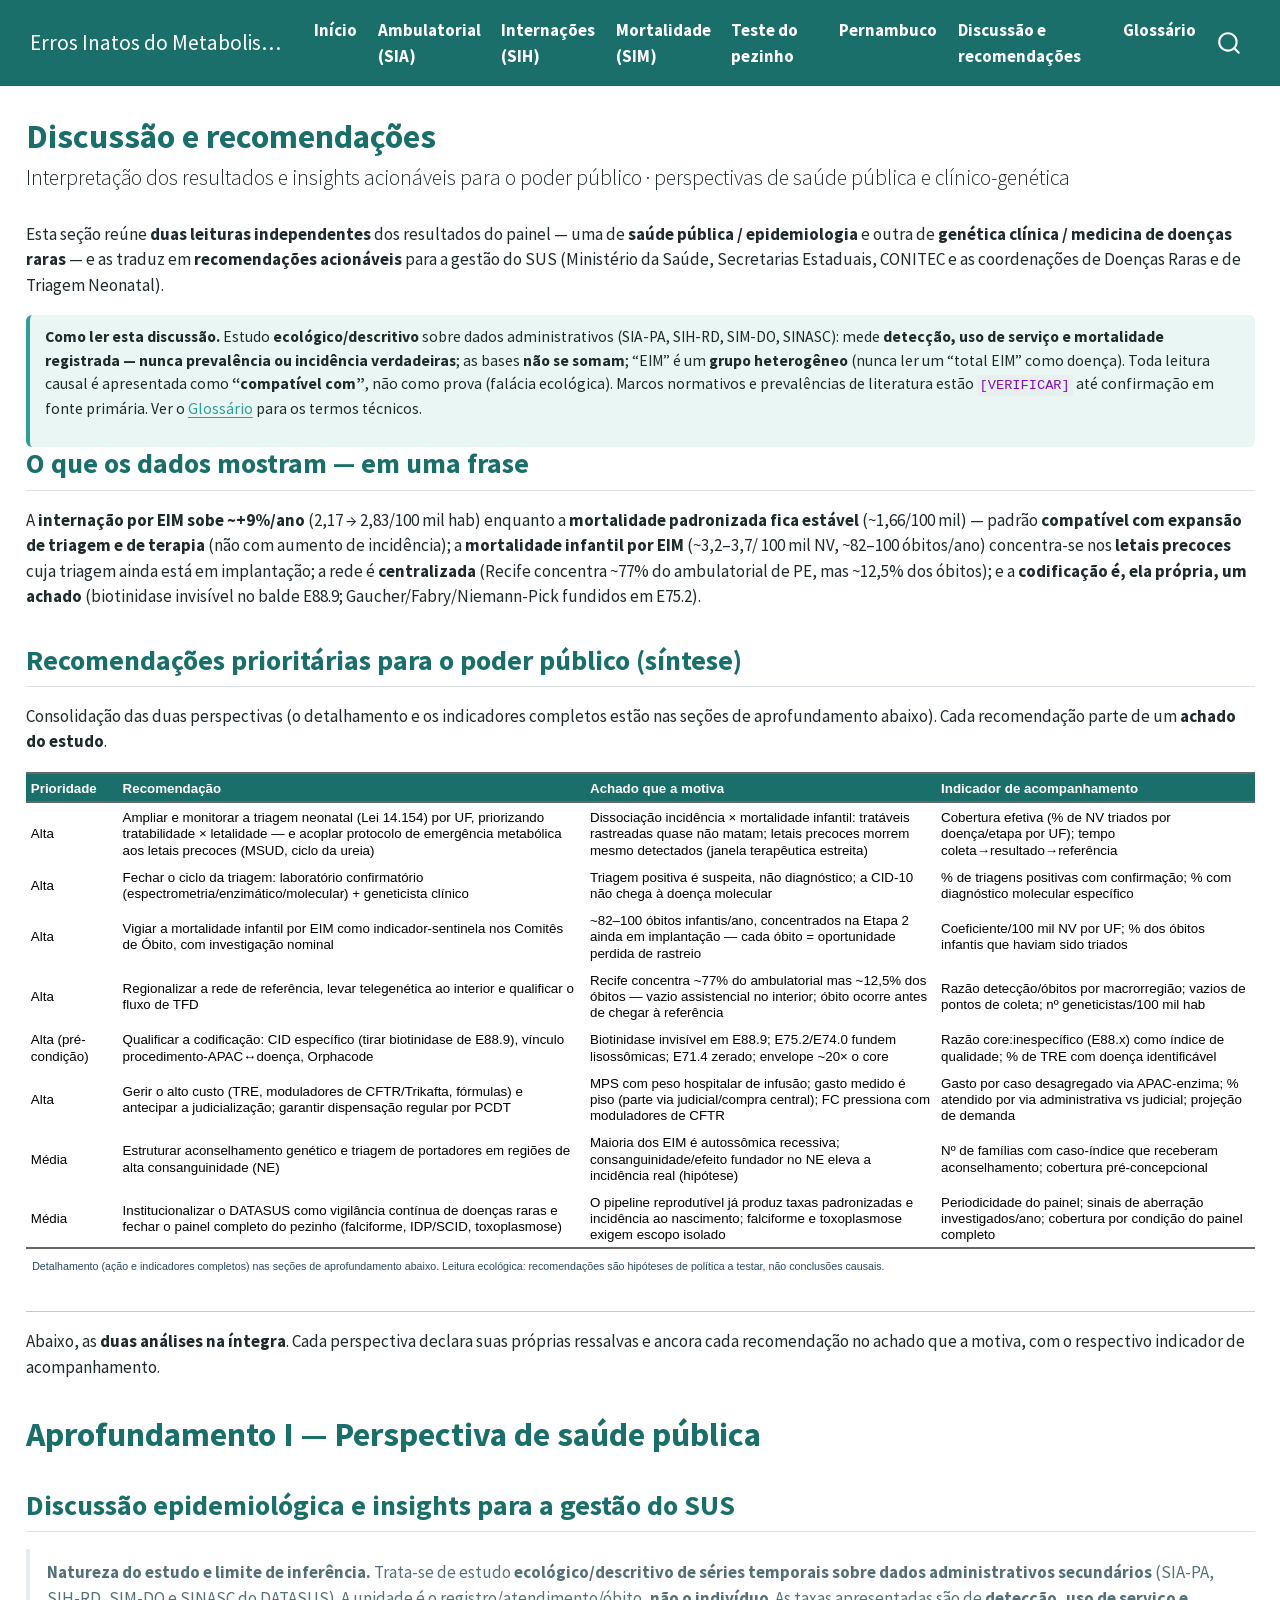
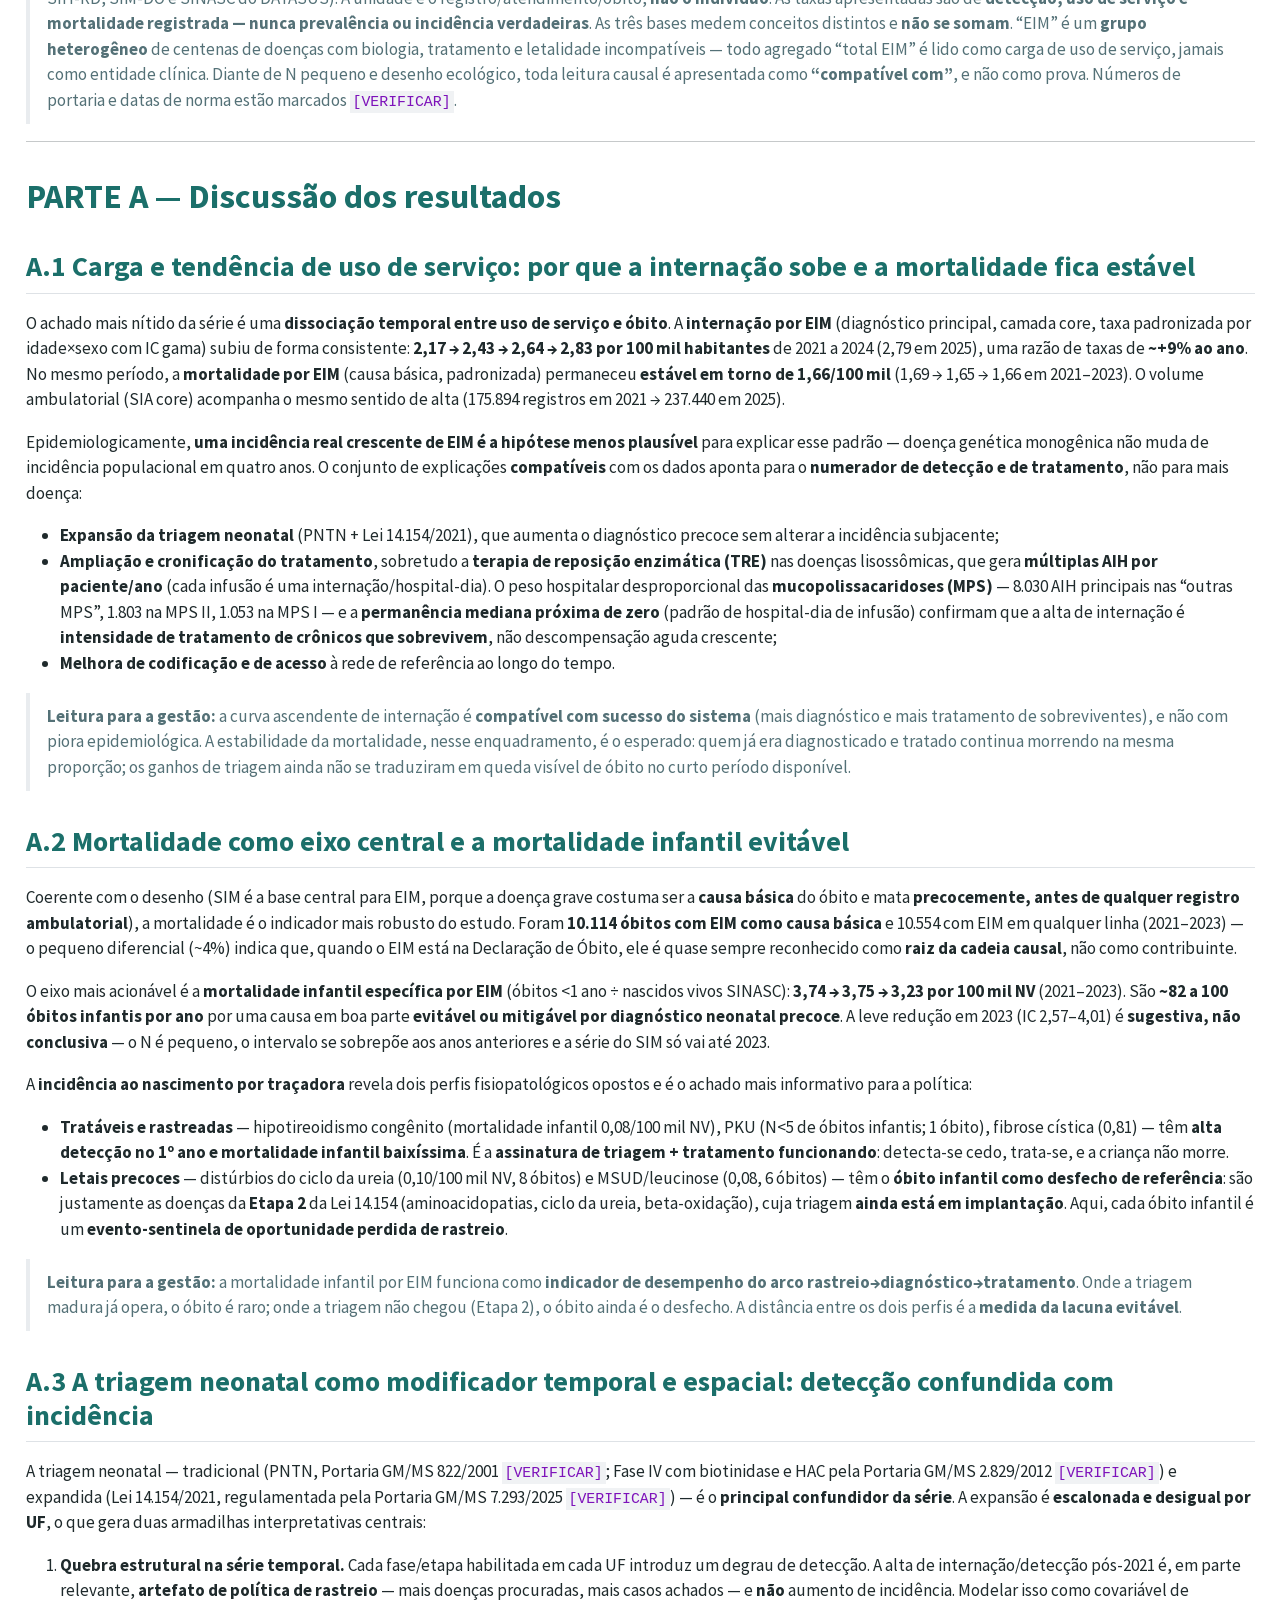
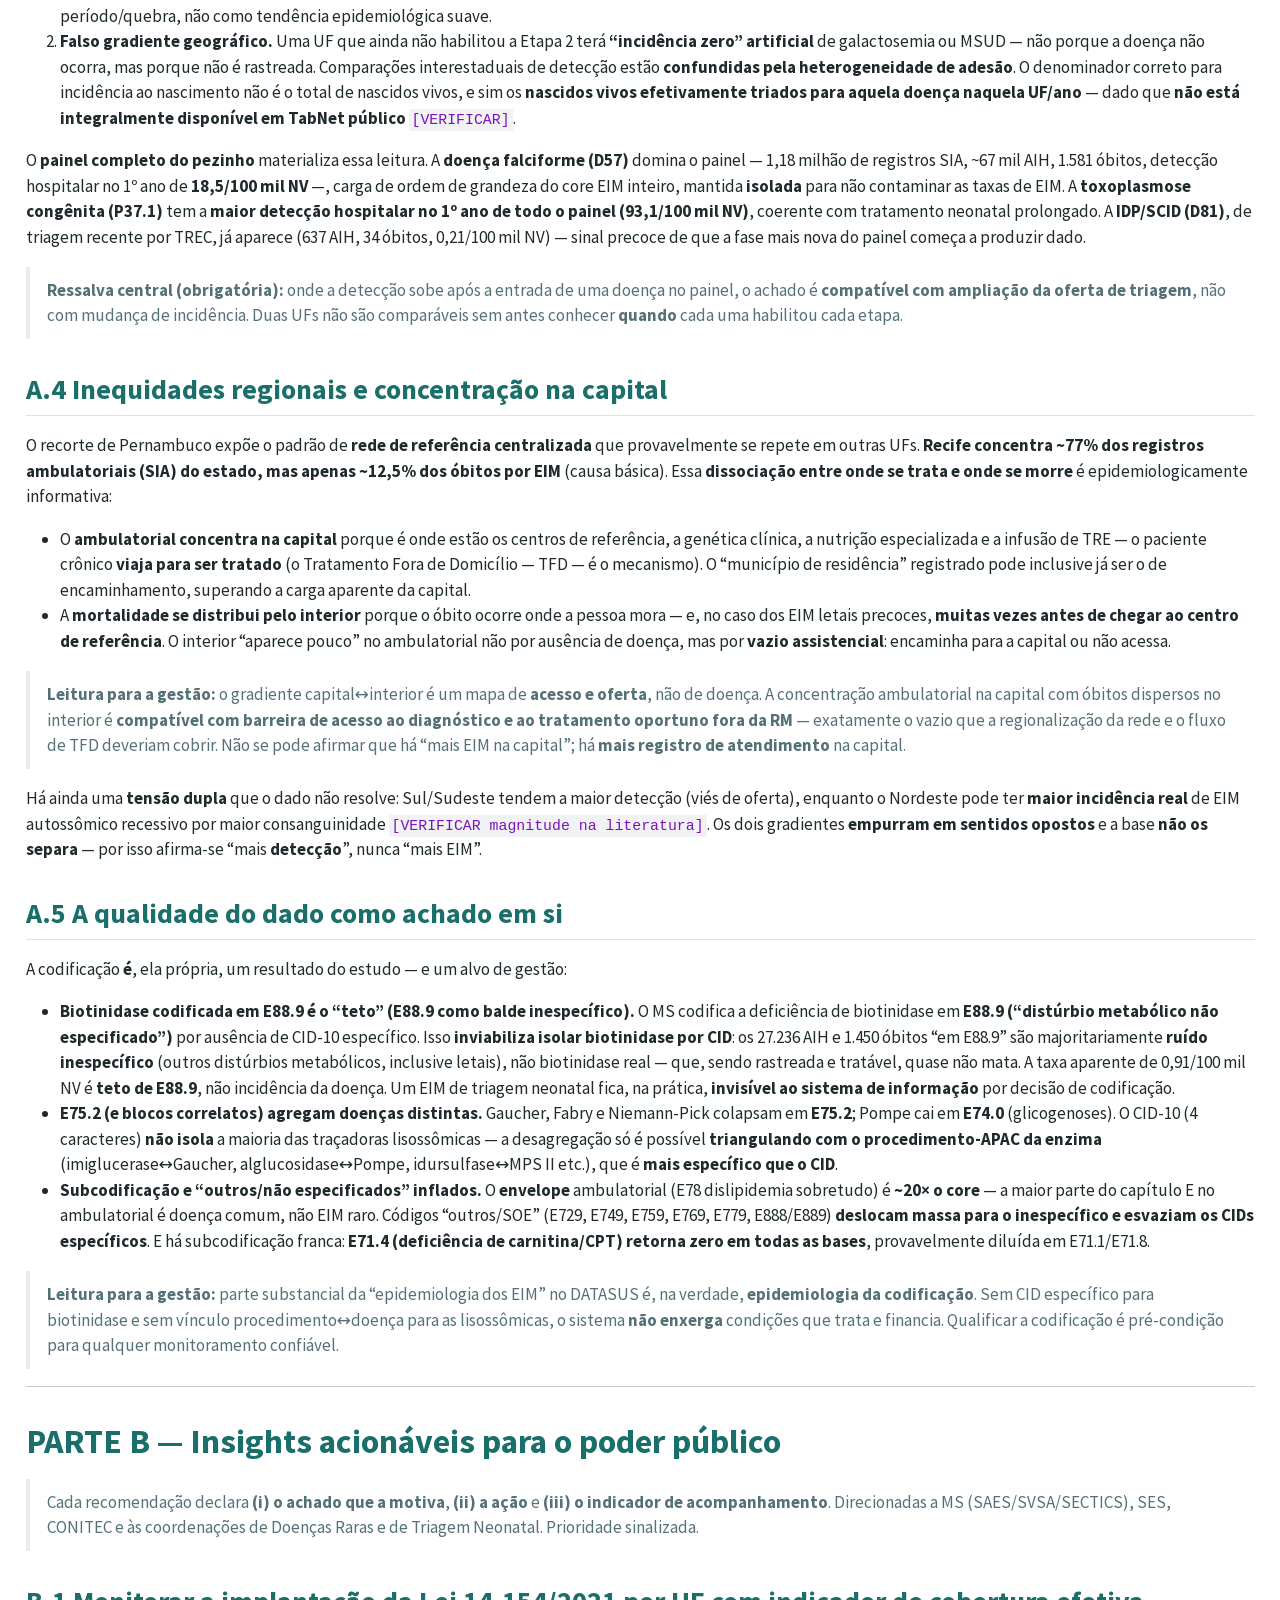
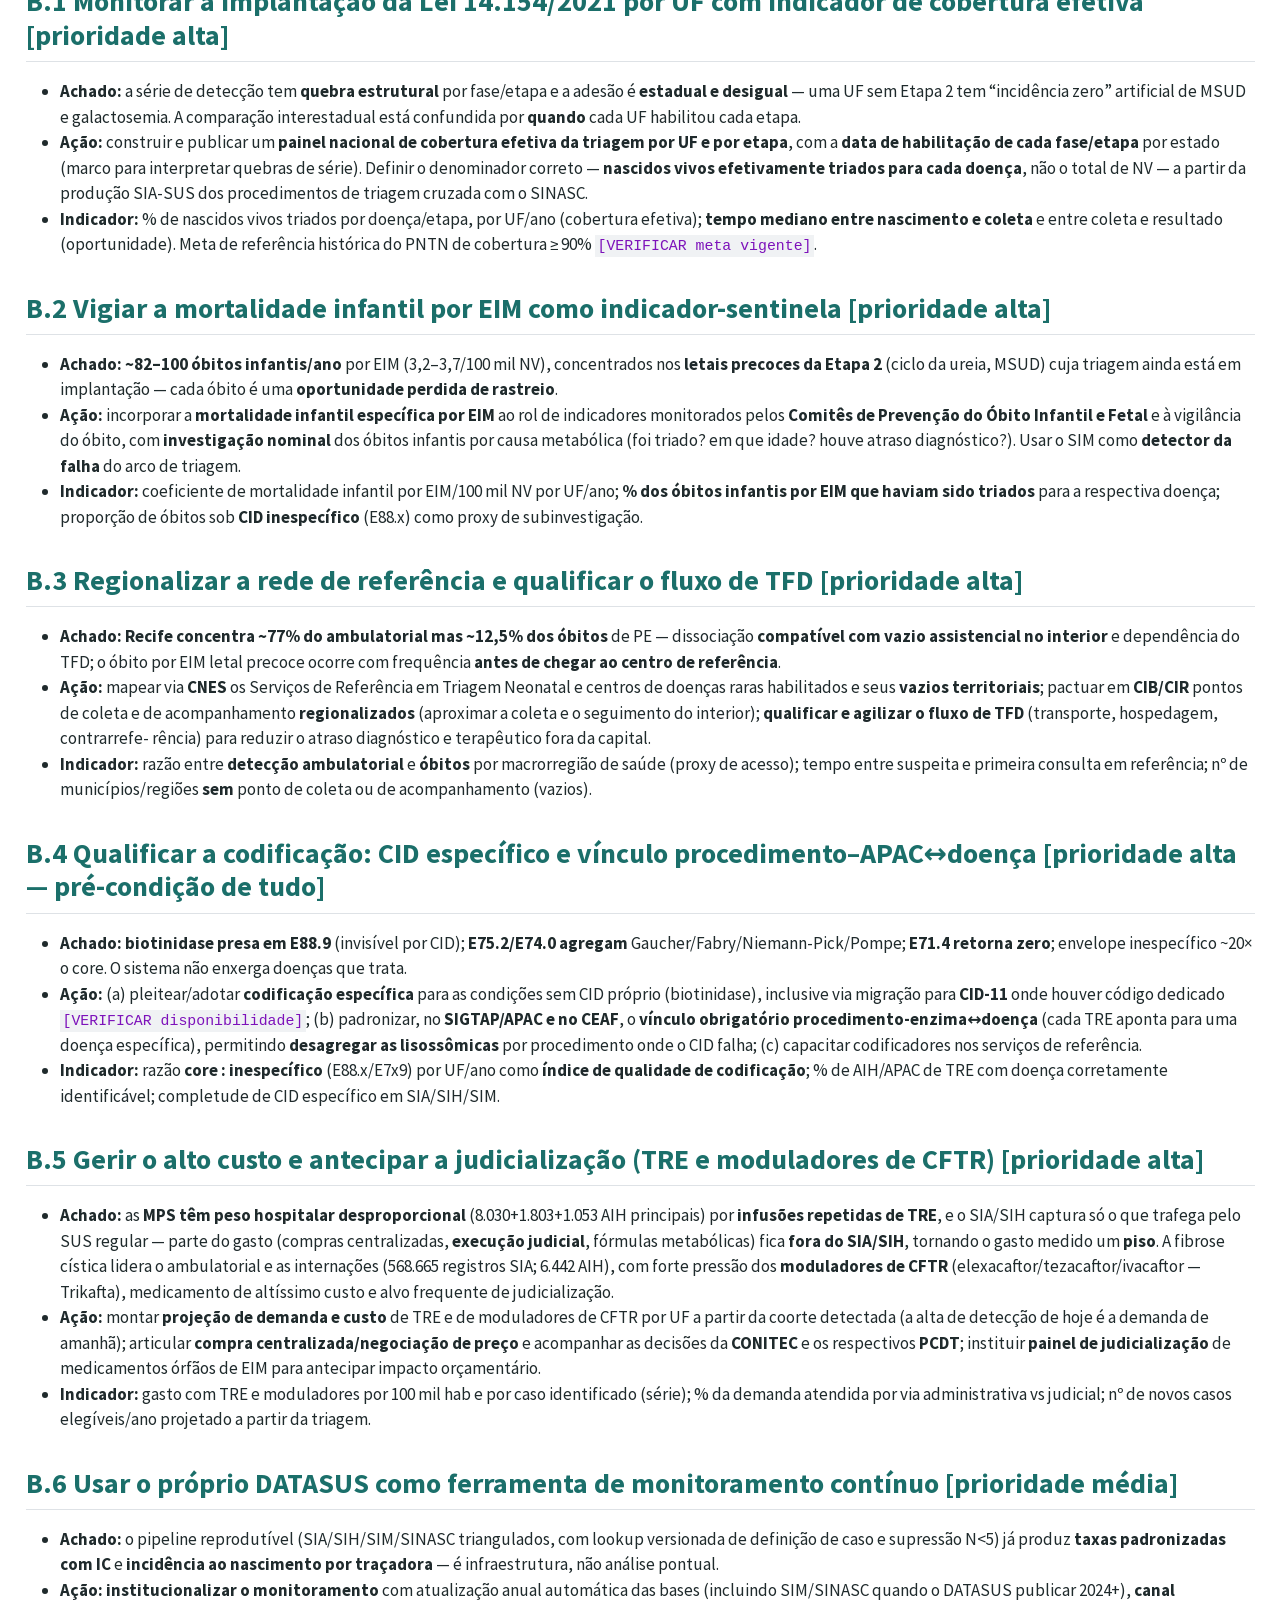
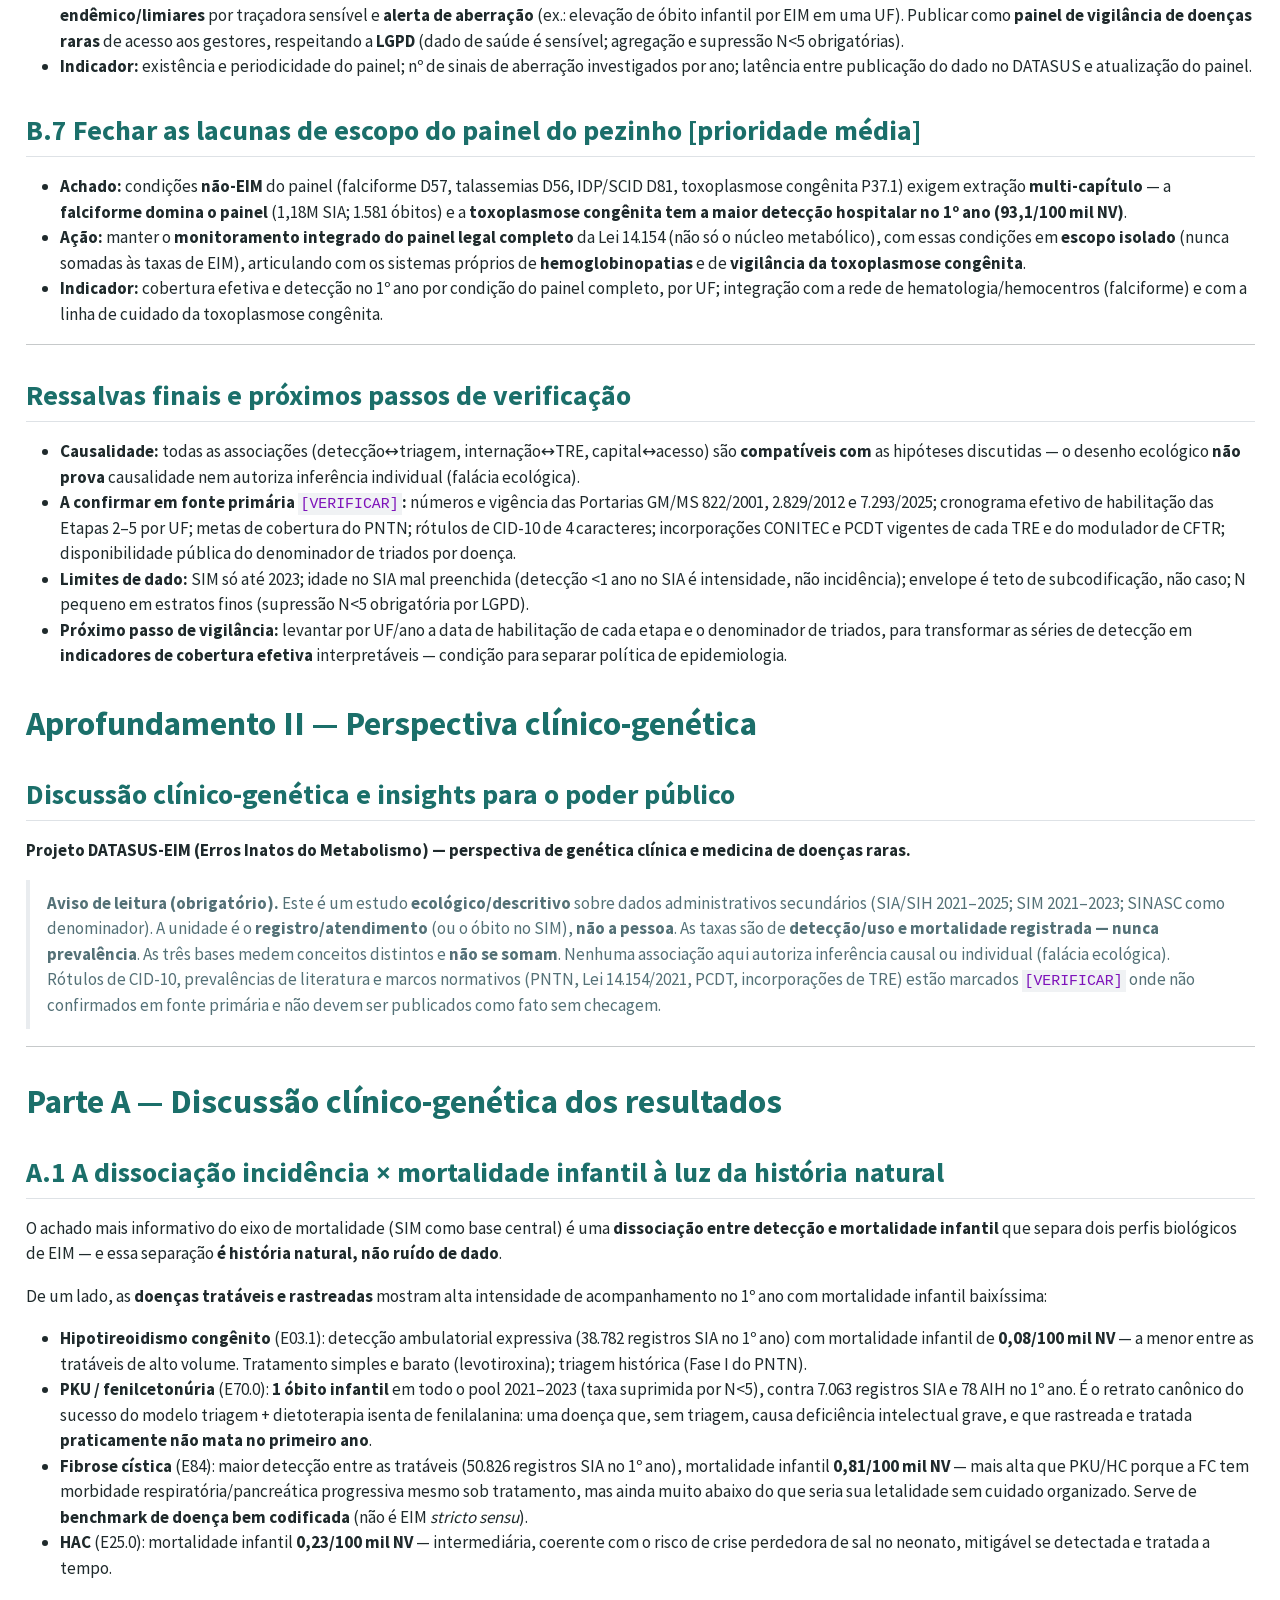
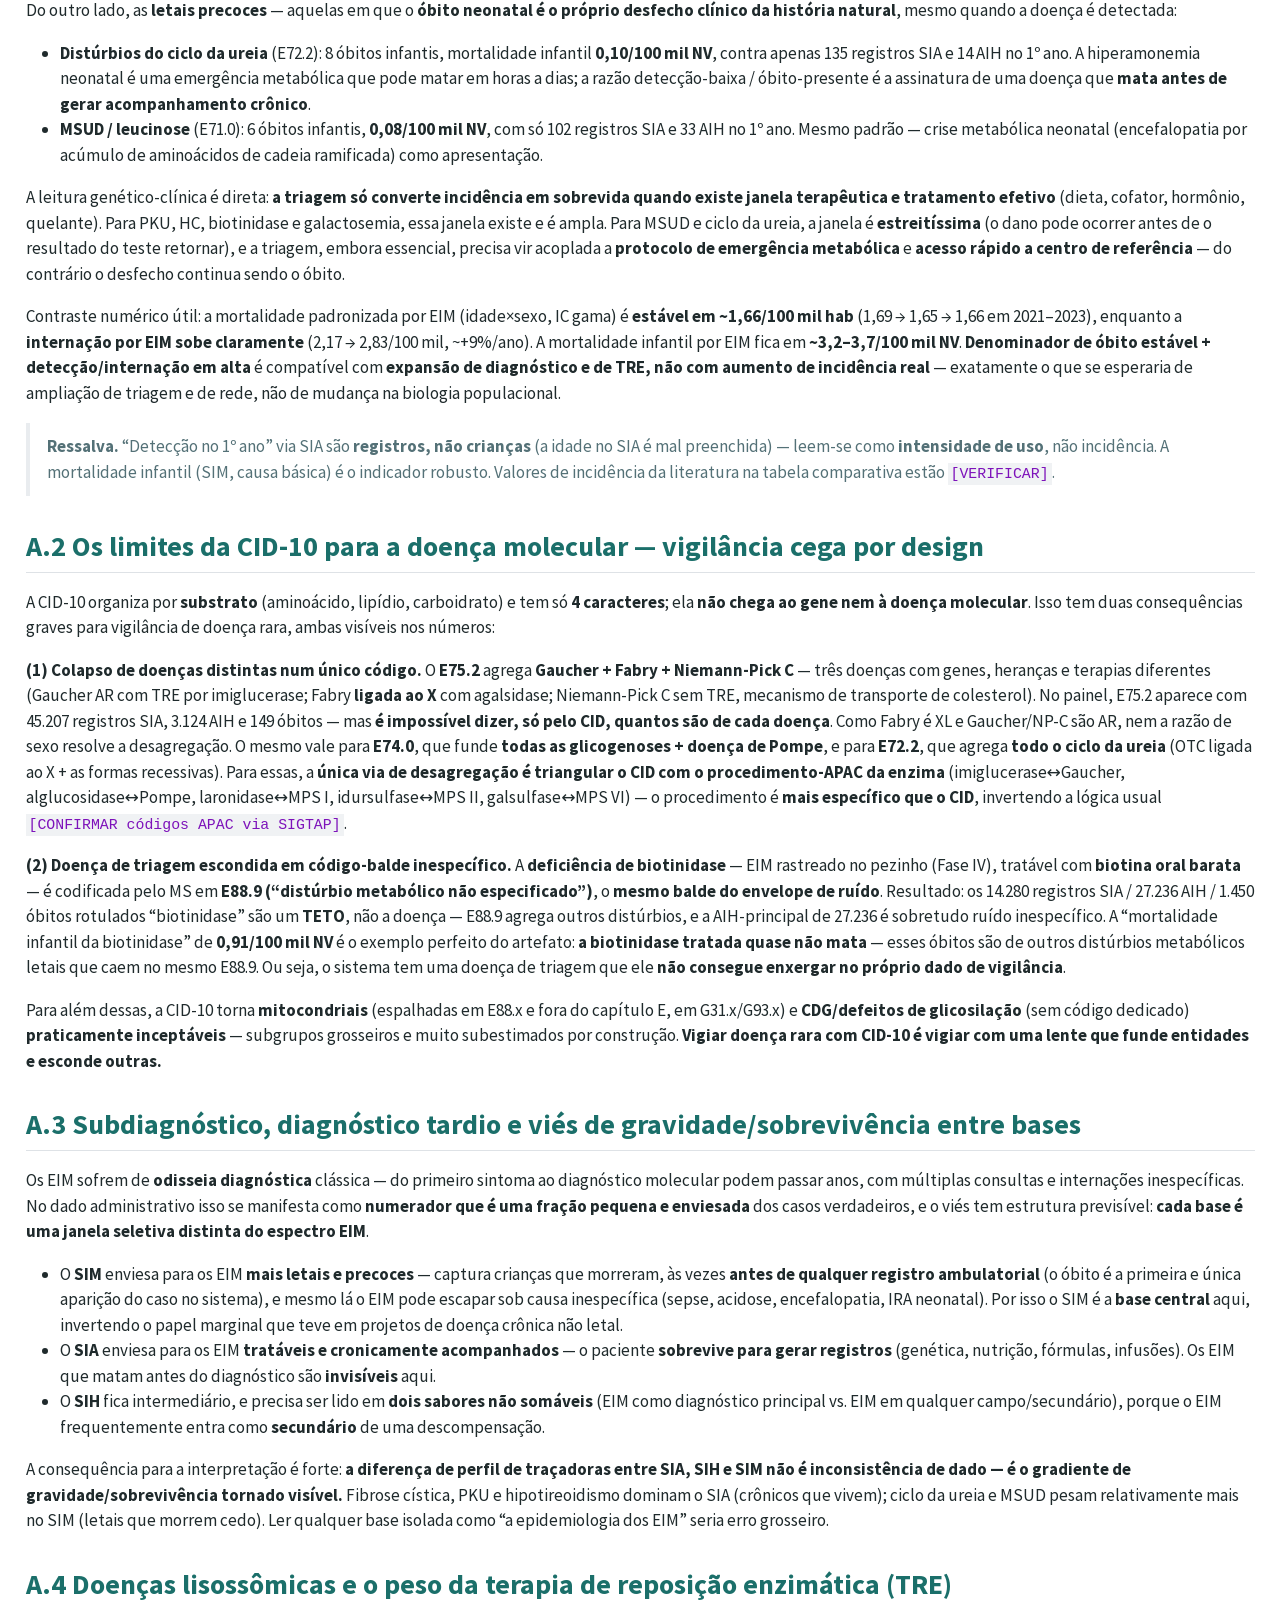
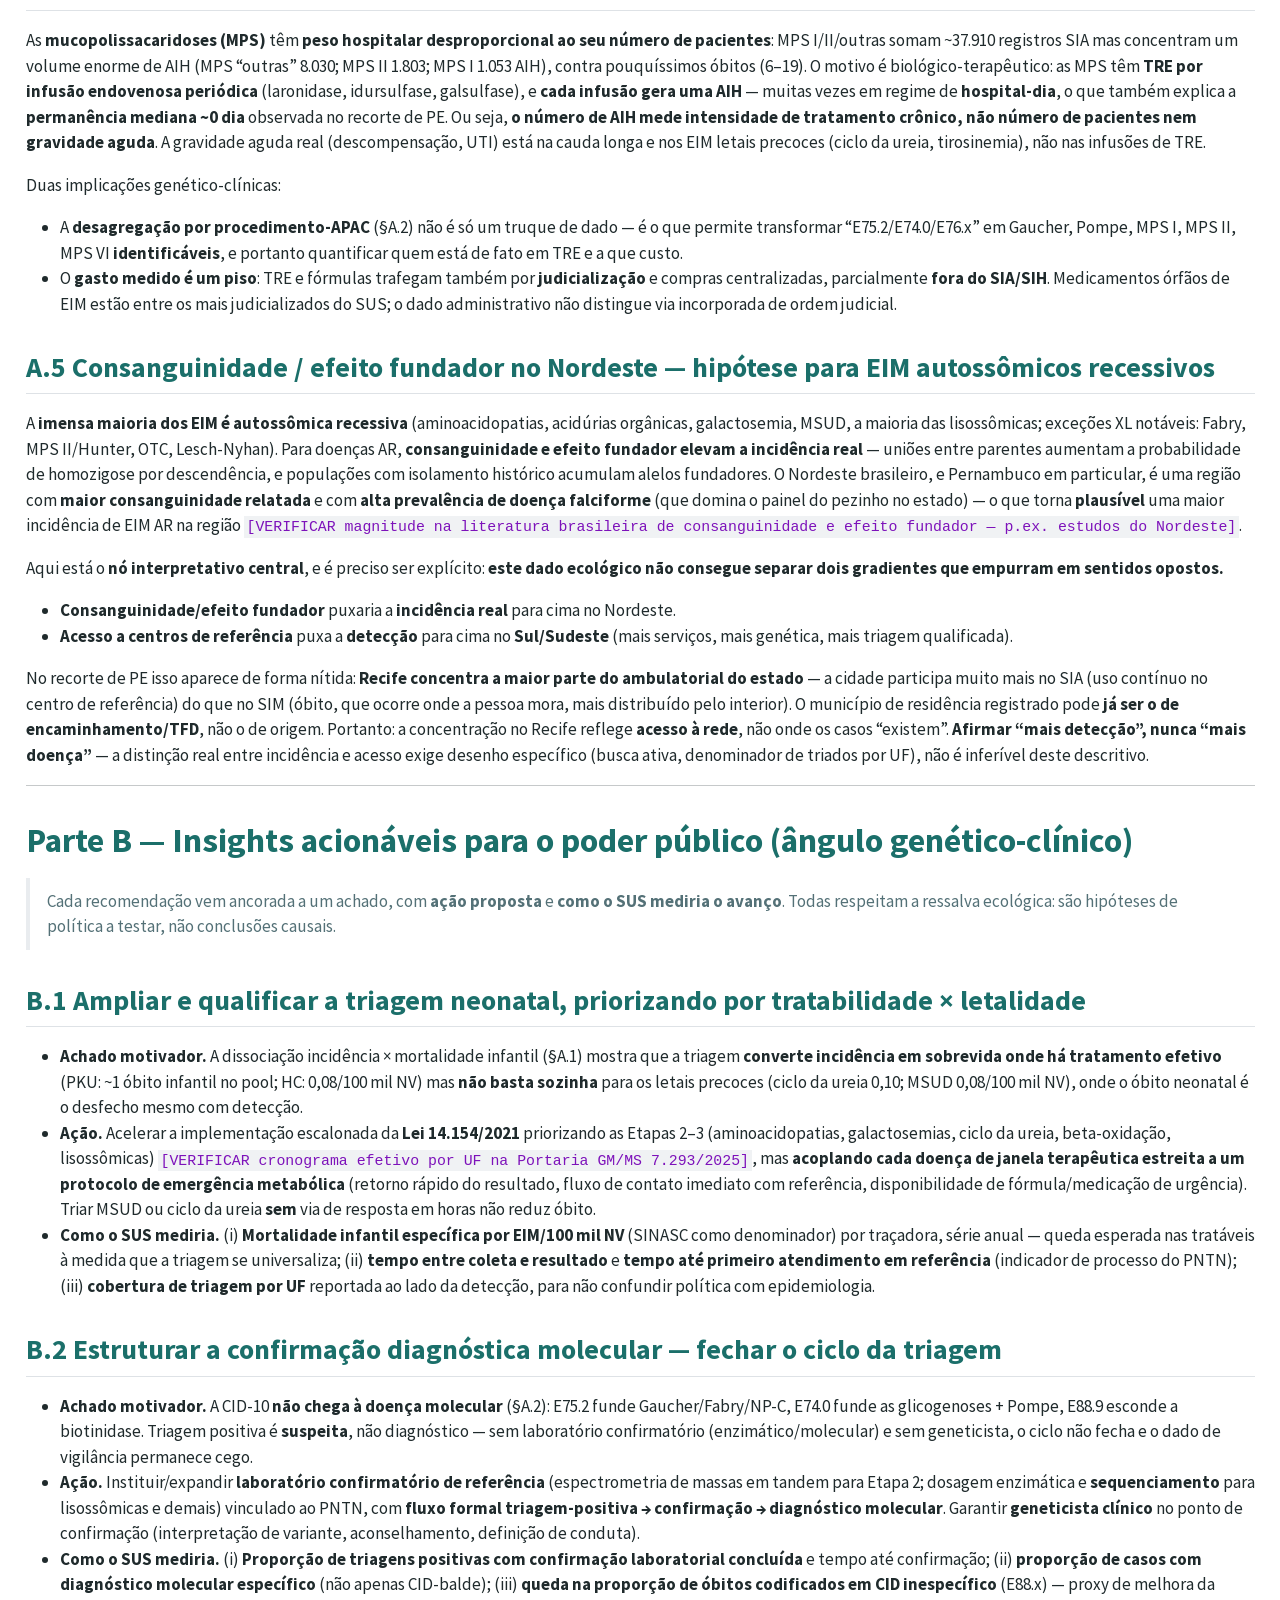
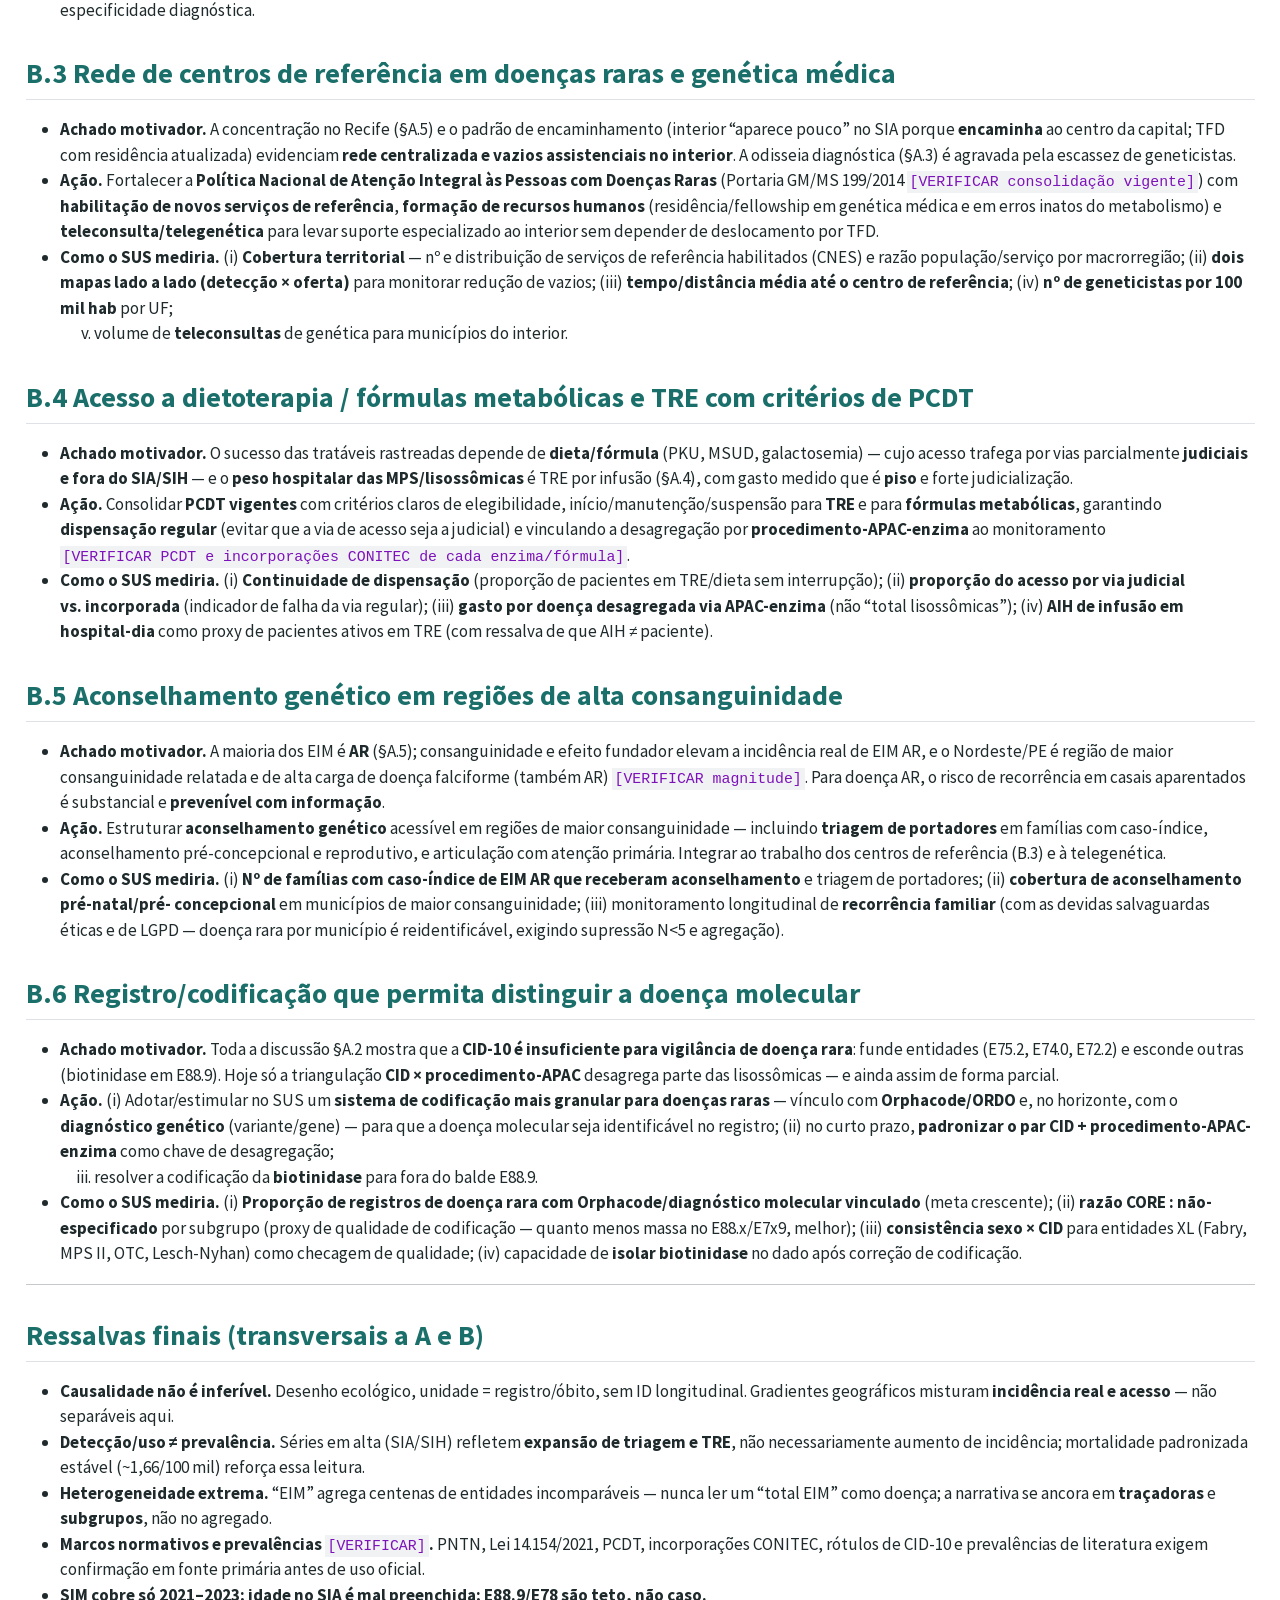
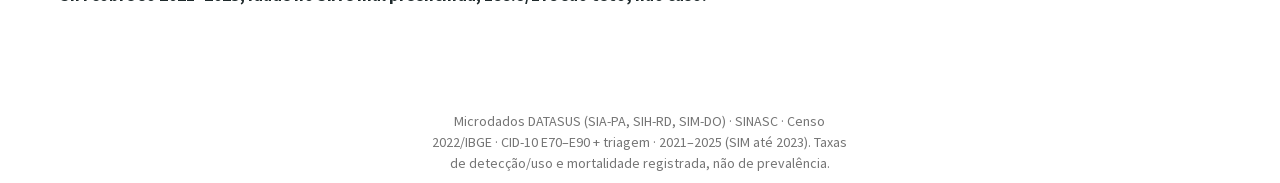
==== docs/discussao.html @ 920012cc "Painel EIM no DATASUS: pipeline, análises e relatório Quarto Análise de microdados do DATASUS (SIA-P" ====
<!DOCTYPE html>
<html xmlns="http://www.w3.org/1999/xhtml" lang="pt" xml:lang="pt"><head>

<meta charset="utf-8">
<meta name="generator" content="quarto-1.9.37">

<meta name="viewport" content="width=device-width, initial-scale=1.0, user-scalable=yes">


<title>Discussão e recomendações – Erros Inatos do Metabolismo no SUS</title>
<style>

code{white-space: pre-wrap;}
span.smallcaps{font-variant: small-caps;}
div.columns{display: flex; gap: min(4vw, 1.5em);}
div.column{flex: auto; overflow-x: auto;}
div.hanging-indent{margin-left: 1.5em; text-indent: -1.5em;}
ul.task-list{list-style: none;}
ul.task-list li input[type="checkbox"] {
width: 0.8em;
margin: 0 0.8em 0.2em -1em;  vertical-align: middle;
}
</style>


<script>const headroomChanged = new CustomEvent("quarto-hrChanged", {
  detail: {},
  bubbles: true,
  cancelable: false,
  composed: false,
});

const announceDismiss = () => {
  const annEl = window.document.getElementById("quarto-announcement");
  if (annEl) {
    annEl.remove();

    const annId = annEl.getAttribute("data-announcement-id");
    window.localStorage.setItem(`quarto-announce-${annId}`, "true");
  }
};

const announceRegister = () => {
  const annEl = window.document.getElementById("quarto-announcement");
  if (annEl) {
    const annId = annEl.getAttribute("data-announcement-id");
    const isDismissed =
      window.localStorage.getItem(`quarto-announce-${annId}`) || false;
    if (isDismissed) {
      announceDismiss();
      return;
    } else {
      annEl.classList.remove("hidden");
    }

    const actionEl = annEl.querySelector(".quarto-announcement-action");
    if (actionEl) {
      actionEl.addEventListener("click", function (e) {
        e.preventDefault();
        // Hide the bar immediately
        announceDismiss();
      });
    }
  }
};

window.document.addEventListener("DOMContentLoaded", function () {
  let init = false;

  announceRegister();

  // Manage the back to top button, if one is present.
  let lastScrollTop = window.pageYOffset || document.documentElement.scrollTop;
  const scrollDownBuffer = 5;
  const scrollUpBuffer = 35;
  const btn = document.getElementById("quarto-back-to-top");
  const hideBackToTop = () => {
    btn.style.display = "none";
  };
  const showBackToTop = () => {
    btn.style.display = "inline-block";
  };
  if (btn) {
    window.document.addEventListener(
      "scroll",
      function () {
        const currentScrollTop =
          window.pageYOffset || document.documentElement.scrollTop;

        // Shows and hides the button 'intelligently' as the user scrolls
        if (currentScrollTop - scrollDownBuffer > lastScrollTop) {
          hideBackToTop();
          lastScrollTop = currentScrollTop <= 0 ? 0 : currentScrollTop;
        } else if (currentScrollTop < lastScrollTop - scrollUpBuffer) {
          showBackToTop();
          lastScrollTop = currentScrollTop <= 0 ? 0 : currentScrollTop;
        }

        // Show the button at the bottom, hides it at the top
        if (currentScrollTop <= 0) {
          hideBackToTop();
        } else if (
          window.innerHeight + currentScrollTop >=
          document.body.offsetHeight
        ) {
          showBackToTop();
        }
      },
      false
    );
  }

  function throttle(func, wait) {
    var timeout;
    return function () {
      const context = this;
      const args = arguments;
      const later = function () {
        clearTimeout(timeout);
        timeout = null;
        func.apply(context, args);
      };

      if (!timeout) {
        timeout = setTimeout(later, wait);
      }
    };
  }

  function headerOffset() {
    // Set an offset if there is are fixed top navbar
    const headerEl = window.document.querySelector("header.fixed-top");
    if (headerEl) {
      return headerEl.clientHeight;
    } else {
      return 0;
    }
  }

  function footerOffset() {
    const footerEl = window.document.querySelector("footer.footer");
    if (footerEl) {
      return footerEl.clientHeight;
    } else {
      return 0;
    }
  }

  function dashboardOffset() {
    const dashboardNavEl = window.document.getElementById(
      "quarto-dashboard-header"
    );
    if (dashboardNavEl !== null) {
      return dashboardNavEl.clientHeight;
    } else {
      return 0;
    }
  }

  function updateDocumentOffsetWithoutAnimation() {
    updateDocumentOffset(false);
  }

  function updateDocumentOffset(animated) {
    // set body offset
    const topOffset = headerOffset();
    const bodyOffset = topOffset + footerOffset() + dashboardOffset();
    const bodyEl = window.document.body;
    bodyEl.setAttribute("data-bs-offset", topOffset);
    bodyEl.style.paddingTop = topOffset + "px";

    // deal with sidebar offsets
    const sidebars = window.document.querySelectorAll(
      ".sidebar, .headroom-target"
    );
    sidebars.forEach((sidebar) => {
      if (!animated) {
        sidebar.classList.add("notransition");
        // Remove the no transition class after the animation has time to complete
        setTimeout(function () {
          sidebar.classList.remove("notransition");
        }, 201);
      }

      if (window.Headroom && sidebar.classList.contains("sidebar-unpinned")) {
        sidebar.style.top = "0";
        sidebar.style.maxHeight = "100vh";
      } else {
        sidebar.style.top = topOffset + "px";
        sidebar.style.maxHeight = "calc(100vh - " + topOffset + "px)";
      }
    });

    // allow space for footer
    const mainContainer = window.document.querySelector(".quarto-container");
    if (mainContainer) {
      mainContainer.style.minHeight = "calc(100vh - " + bodyOffset + "px)";
    }

    // link offset
    let linkStyle = window.document.querySelector("#quarto-target-style");
    if (!linkStyle) {
      linkStyle = window.document.createElement("style");
      linkStyle.setAttribute("id", "quarto-target-style");
      window.document.head.appendChild(linkStyle);
    }
    while (linkStyle.firstChild) {
      linkStyle.removeChild(linkStyle.firstChild);
    }
    if (topOffset > 0) {
      linkStyle.appendChild(
        window.document.createTextNode(`
      section:target::before {
        content: "";
        display: block;
        height: ${topOffset}px;
        margin: -${topOffset}px 0 0;
      }`)
      );
    }
    if (init) {
      window.dispatchEvent(headroomChanged);
    }
    init = true;
  }

  // initialize headroom
  var header = window.document.querySelector("#quarto-header");
  if (header && window.Headroom) {
    const headroom = new window.Headroom(header, {
      tolerance: 5,
      onPin: function () {
        const sidebars = window.document.querySelectorAll(
          ".sidebar, .headroom-target"
        );
        sidebars.forEach((sidebar) => {
          sidebar.classList.remove("sidebar-unpinned");
        });
        updateDocumentOffset();
      },
      onUnpin: function () {
        const sidebars = window.document.querySelectorAll(
          ".sidebar, .headroom-target"
        );
        sidebars.forEach((sidebar) => {
          sidebar.classList.add("sidebar-unpinned");
        });
        updateDocumentOffset();
      },
    });
    headroom.init();

    let frozen = false;
    window.quartoToggleHeadroom = function () {
      if (frozen) {
        headroom.unfreeze();
        frozen = false;
      } else {
        headroom.freeze();
        frozen = true;
      }
    };
  }

  window.addEventListener(
    "hashchange",
    function (e) {
      if (
        getComputedStyle(document.documentElement).scrollBehavior !== "smooth"
      ) {
        window.scrollTo(0, window.pageYOffset - headerOffset());
      }
    },
    false
  );

  // Observe size changed for the header
  const headerEl = window.document.querySelector("header.fixed-top");
  if (headerEl && window.ResizeObserver) {
    const observer = new window.ResizeObserver(() => {
      setTimeout(updateDocumentOffsetWithoutAnimation, 0);
    });
    observer.observe(headerEl, {
      attributes: true,
      childList: true,
      characterData: true,
    });
  } else {
    window.addEventListener(
      "resize",
      throttle(updateDocumentOffsetWithoutAnimation, 50)
    );
  }
  setTimeout(updateDocumentOffsetWithoutAnimation, 250);

  // fixup index.html links if we aren't on the filesystem
  if (window.location.protocol !== "file:") {
    const links = window.document.querySelectorAll("a");
    for (let i = 0; i < links.length; i++) {
      if (links[i].href) {
        links[i].dataset.originalHref = links[i].href;
        links[i].href = links[i].href.replace(/\/index\.html/, "/");
      }
    }

    // Fixup any sharing links that require urls
    // Append url to any sharing urls
    const sharingLinks = window.document.querySelectorAll(
      "a.sidebar-tools-main-item, a.quarto-navigation-tool, a.quarto-navbar-tools, a.quarto-navbar-tools-item"
    );
    for (let i = 0; i < sharingLinks.length; i++) {
      const sharingLink = sharingLinks[i];
      const href = sharingLink.getAttribute("href");
      if (href) {
        sharingLink.setAttribute(
          "href",
          href.replace("|url|", window.location.href)
        );
      }
    }

    // Scroll the active navigation item into view, if necessary
    const navSidebar = window.document.querySelector("nav#quarto-sidebar");
    if (navSidebar) {
      // Find the active item
      const activeItem = navSidebar.querySelector("li.sidebar-item a.active");
      if (activeItem) {
        // Wait for the scroll height and height to resolve by observing size changes on the
        // nav element that is scrollable
        const resizeObserver = new ResizeObserver((_entries) => {
          // The bottom of the element
          const elBottom = activeItem.offsetTop;
          const viewBottom = navSidebar.scrollTop + navSidebar.clientHeight;

          // The element height and scroll height are the same, then we are still loading
          if (viewBottom !== navSidebar.scrollHeight) {
            // Determine if the item isn't visible and scroll to it
            if (elBottom >= viewBottom) {
              navSidebar.scrollTop = elBottom;
            }

            // stop observing now since we've completed the scroll
            resizeObserver.unobserve(navSidebar);
          }
        });
        resizeObserver.observe(navSidebar);
      }
    }
  }
});
</script>
<script>/*!
 * headroom.js v0.12.0 - Give your page some headroom. Hide your header until you need it
 * Copyright (c) 2020 Nick Williams - http://wicky.nillia.ms/headroom.js
 * License: MIT
 */

!function(t,n){"object"==typeof exports&&"undefined"!=typeof module?module.exports=n():"function"==typeof define&&define.amd?define(n):(t=t||self).Headroom=n()}(this,function(){"use strict";function t(){return"undefined"!=typeof window}function d(t){return function(t){return t&&t.document&&function(t){return 9===t.nodeType}(t.document)}(t)?function(t){var n=t.document,o=n.body,s=n.documentElement;return{scrollHeight:function(){return Math.max(o.scrollHeight,s.scrollHeight,o.offsetHeight,s.offsetHeight,o.clientHeight,s.clientHeight)},height:function(){return t.innerHeight||s.clientHeight||o.clientHeight},scrollY:function(){return void 0!==t.pageYOffset?t.pageYOffset:(s||o.parentNode||o).scrollTop}}}(t):function(t){return{scrollHeight:function(){return Math.max(t.scrollHeight,t.offsetHeight,t.clientHeight)},height:function(){return Math.max(t.offsetHeight,t.clientHeight)},scrollY:function(){return t.scrollTop}}}(t)}function n(t,s,e){var n,o=function(){var n=!1;try{var t={get passive(){n=!0}};window.addEventListener("test",t,t),window.removeEventListener("test",t,t)}catch(t){n=!1}return n}(),i=!1,r=d(t),l=r.scrollY(),a={};function c(){var t=Math.round(r.scrollY()),n=r.height(),o=r.scrollHeight();a.scrollY=t,a.lastScrollY=l,a.direction=l<t?"down":"up",a.distance=Math.abs(t-l),a.isOutOfBounds=t<0||o<t+n,a.top=t<=s.offset[a.direction],a.bottom=o<=t+n,a.toleranceExceeded=a.distance>s.tolerance[a.direction],e(a),l=t,i=!1}function h(){i||(i=!0,n=requestAnimationFrame(c))}var u=!!o&&{passive:!0,capture:!1};return t.addEventListener("scroll",h,u),c(),{destroy:function(){cancelAnimationFrame(n),t.removeEventListener("scroll",h,u)}}}function o(t){return t===Object(t)?t:{down:t,up:t}}function s(t,n){n=n||{},Object.assign(this,s.options,n),this.classes=Object.assign({},s.options.classes,n.classes),this.elem=t,this.tolerance=o(this.tolerance),this.offset=o(this.offset),this.initialised=!1,this.frozen=!1}return s.prototype={constructor:s,init:function(){return s.cutsTheMustard&&!this.initialised&&(this.addClass("initial"),this.initialised=!0,setTimeout(function(t){t.scrollTracker=n(t.scroller,{offset:t.offset,tolerance:t.tolerance},t.update.bind(t))},100,this)),this},destroy:function(){this.initialised=!1,Object.keys(this.classes).forEach(this.removeClass,this),this.scrollTracker.destroy()},unpin:function(){!this.hasClass("pinned")&&this.hasClass("unpinned")||(this.addClass("unpinned"),this.removeClass("pinned"),this.onUnpin&&this.onUnpin.call(this))},pin:function(){this.hasClass("unpinned")&&(this.addClass("pinned"),this.removeClass("unpinned"),this.onPin&&this.onPin.call(this))},freeze:function(){this.frozen=!0,this.addClass("frozen")},unfreeze:function(){this.frozen=!1,this.removeClass("frozen")},top:function(){this.hasClass("top")||(this.addClass("top"),this.removeClass("notTop"),this.onTop&&this.onTop.call(this))},notTop:function(){this.hasClass("notTop")||(this.addClass("notTop"),this.removeClass("top"),this.onNotTop&&this.onNotTop.call(this))},bottom:function(){this.hasClass("bottom")||(this.addClass("bottom"),this.removeClass("notBottom"),this.onBottom&&this.onBottom.call(this))},notBottom:function(){this.hasClass("notBottom")||(this.addClass("notBottom"),this.removeClass("bottom"),this.onNotBottom&&this.onNotBottom.call(this))},shouldUnpin:function(t){return"down"===t.direction&&!t.top&&t.toleranceExceeded},shouldPin:function(t){return"up"===t.direction&&t.toleranceExceeded||t.top},addClass:function(t){this.elem.classList.add.apply(this.elem.classList,this.classes[t].split(" "))},removeClass:function(t){this.elem.classList.remove.apply(this.elem.classList,this.classes[t].split(" "))},hasClass:function(t){return this.classes[t].split(" ").every(function(t){return this.classList.contains(t)},this.elem)},update:function(t){t.isOutOfBounds||!0!==this.frozen&&(t.top?this.top():this.notTop(),t.bottom?this.bottom():this.notBottom(),this.shouldUnpin(t)?this.unpin():this.shouldPin(t)&&this.pin())}},s.options={tolerance:{up:0,down:0},offset:0,scroller:t()?window:null,classes:{frozen:"headroom--frozen",pinned:"headroom--pinned",unpinned:"headroom--unpinned",top:"headroom--top",notTop:"headroom--not-top",bottom:"headroom--bottom",notBottom:"headroom--not-bottom",initial:"headroom"}},s.cutsTheMustard=!!(t()&&function(){}.bind&&"classList"in document.documentElement&&Object.assign&&Object.keys&&requestAnimationFrame),s});
</script>
<script>/*!
 * clipboard.js v2.0.11
 * https://clipboardjs.com/
 *
 * Licensed MIT © Zeno Rocha
 */
!function(t,e){"object"==typeof exports&&"object"==typeof module?module.exports=e():"function"==typeof define&&define.amd?define([],e):"object"==typeof exports?exports.ClipboardJS=e():t.ClipboardJS=e()}(this,function(){return n={686:function(t,e,n){"use strict";n.d(e,{default:function(){return b}});var e=n(279),i=n.n(e),e=n(370),u=n.n(e),e=n(817),r=n.n(e);function c(t){try{return document.execCommand(t)}catch(t){return}}var a=function(t){t=r()(t);return c("cut"),t};function o(t,e){var n,o,t=(n=t,o="rtl"===document.documentElement.getAttribute("dir"),(t=document.createElement("textarea")).style.fontSize="12pt",t.style.border="0",t.style.padding="0",t.style.margin="0",t.style.position="absolute",t.style[o?"right":"left"]="-9999px",o=window.pageYOffset||document.documentElement.scrollTop,t.style.top="".concat(o,"px"),t.setAttribute("readonly",""),t.value=n,t);return e.container.appendChild(t),e=r()(t),c("copy"),t.remove(),e}var f=function(t){var e=1<arguments.length&&void 0!==arguments[1]?arguments[1]:{container:document.body},n="";return"string"==typeof t?n=o(t,e):t instanceof HTMLInputElement&&!["text","search","url","tel","password"].includes(null==t?void 0:t.type)?n=o(t.value,e):(n=r()(t),c("copy")),n};function l(t){return(l="function"==typeof Symbol&&"symbol"==typeof Symbol.iterator?function(t){return typeof t}:function(t){return t&&"function"==typeof Symbol&&t.constructor===Symbol&&t!==Symbol.prototype?"symbol":typeof t})(t)}var s=function(){var t=0<arguments.length&&void 0!==arguments[0]?arguments[0]:{},e=t.action,n=void 0===e?"copy":e,o=t.container,e=t.target,t=t.text;if("copy"!==n&&"cut"!==n)throw new Error('Invalid "action" value, use either "copy" or "cut"');if(void 0!==e){if(!e||"object"!==l(e)||1!==e.nodeType)throw new Error('Invalid "target" value, use a valid Element');if("copy"===n&&e.hasAttribute("disabled"))throw new Error('Invalid "target" attribute. Please use "readonly" instead of "disabled" attribute');if("cut"===n&&(e.hasAttribute("readonly")||e.hasAttribute("disabled")))throw new Error('Invalid "target" attribute. You can\'t cut text from elements with "readonly" or "disabled" attributes')}return t?f(t,{container:o}):e?"cut"===n?a(e):f(e,{container:o}):void 0};function p(t){return(p="function"==typeof Symbol&&"symbol"==typeof Symbol.iterator?function(t){return typeof t}:function(t){return t&&"function"==typeof Symbol&&t.constructor===Symbol&&t!==Symbol.prototype?"symbol":typeof t})(t)}function d(t,e){for(var n=0;n<e.length;n++){var o=e[n];o.enumerable=o.enumerable||!1,o.configurable=!0,"value"in o&&(o.writable=!0),Object.defineProperty(t,o.key,o)}}function y(t,e){return(y=Object.setPrototypeOf||function(t,e){return t.__proto__=e,t})(t,e)}function h(n){var o=function(){if("undefined"==typeof Reflect||!Reflect.construct)return!1;if(Reflect.construct.sham)return!1;if("function"==typeof Proxy)return!0;try{return Date.prototype.toString.call(Reflect.construct(Date,[],function(){})),!0}catch(t){return!1}}();return function(){var t,e=v(n);return t=o?(t=v(this).constructor,Reflect.construct(e,arguments,t)):e.apply(this,arguments),e=this,!(t=t)||"object"!==p(t)&&"function"!=typeof t?function(t){if(void 0!==t)return t;throw new ReferenceError("this hasn't been initialised - super() hasn't been called")}(e):t}}function v(t){return(v=Object.setPrototypeOf?Object.getPrototypeOf:function(t){return t.__proto__||Object.getPrototypeOf(t)})(t)}function m(t,e){t="data-clipboard-".concat(t);if(e.hasAttribute(t))return e.getAttribute(t)}var b=function(){!function(t,e){if("function"!=typeof e&&null!==e)throw new TypeError("Super expression must either be null or a function");t.prototype=Object.create(e&&e.prototype,{constructor:{value:t,writable:!0,configurable:!0}}),e&&y(t,e)}(r,i());var t,e,n,o=h(r);function r(t,e){var n;return function(t){if(!(t instanceof r))throw new TypeError("Cannot call a class as a function")}(this),(n=o.call(this)).resolveOptions(e),n.listenClick(t),n}return t=r,n=[{key:"copy",value:function(t){var e=1<arguments.length&&void 0!==arguments[1]?arguments[1]:{container:document.body};return f(t,e)}},{key:"cut",value:function(t){return a(t)}},{key:"isSupported",value:function(){var t=0<arguments.length&&void 0!==arguments[0]?arguments[0]:["copy","cut"],t="string"==typeof t?[t]:t,e=!!document.queryCommandSupported;return t.forEach(function(t){e=e&&!!document.queryCommandSupported(t)}),e}}],(e=[{key:"resolveOptions",value:function(){var t=0<arguments.length&&void 0!==arguments[0]?arguments[0]:{};this.action="function"==typeof t.action?t.action:this.defaultAction,this.target="function"==typeof t.target?t.target:this.defaultTarget,this.text="function"==typeof t.text?t.text:this.defaultText,this.container="object"===p(t.container)?t.container:document.body}},{key:"listenClick",value:function(t){var e=this;this.listener=u()(t,"click",function(t){return e.onClick(t)})}},{key:"onClick",value:function(t){var e=t.delegateTarget||t.currentTarget,n=this.action(e)||"copy",t=s({action:n,container:this.container,target:this.target(e),text:this.text(e)});this.emit(t?"success":"error",{action:n,text:t,trigger:e,clearSelection:function(){e&&e.focus(),window.getSelection().removeAllRanges()}})}},{key:"defaultAction",value:function(t){return m("action",t)}},{key:"defaultTarget",value:function(t){t=m("target",t);if(t)return document.querySelector(t)}},{key:"defaultText",value:function(t){return m("text",t)}},{key:"destroy",value:function(){this.listener.destroy()}}])&&d(t.prototype,e),n&&d(t,n),r}()},828:function(t){var e;"undefined"==typeof Element||Element.prototype.matches||((e=Element.prototype).matches=e.matchesSelector||e.mozMatchesSelector||e.msMatchesSelector||e.oMatchesSelector||e.webkitMatchesSelector),t.exports=function(t,e){for(;t&&9!==t.nodeType;){if("function"==typeof t.matches&&t.matches(e))return t;t=t.parentNode}}},438:function(t,e,n){var u=n(828);function i(t,e,n,o,r){var i=function(e,n,t,o){return function(t){t.delegateTarget=u(t.target,n),t.delegateTarget&&o.call(e,t)}}.apply(this,arguments);return t.addEventListener(n,i,r),{destroy:function(){t.removeEventListener(n,i,r)}}}t.exports=function(t,e,n,o,r){return"function"==typeof t.addEventListener?i.apply(null,arguments):"function"==typeof n?i.bind(null,document).apply(null,arguments):("string"==typeof t&&(t=document.querySelectorAll(t)),Array.prototype.map.call(t,function(t){return i(t,e,n,o,r)}))}},879:function(t,n){n.node=function(t){return void 0!==t&&t instanceof HTMLElement&&1===t.nodeType},n.nodeList=function(t){var e=Object.prototype.toString.call(t);return void 0!==t&&("[object NodeList]"===e||"[object HTMLCollection]"===e)&&"length"in t&&(0===t.length||n.node(t[0]))},n.string=function(t){return"string"==typeof t||t instanceof String},n.fn=function(t){return"[object Function]"===Object.prototype.toString.call(t)}},370:function(t,e,n){var f=n(879),l=n(438);t.exports=function(t,e,n){if(!t&&!e&&!n)throw new Error("Missing required arguments");if(!f.string(e))throw new TypeError("Second argument must be a String");if(!f.fn(n))throw new TypeError("Third argument must be a Function");if(f.node(t))return c=e,a=n,(u=t).addEventListener(c,a),{destroy:function(){u.removeEventListener(c,a)}};if(f.nodeList(t))return o=t,r=e,i=n,Array.prototype.forEach.call(o,function(t){t.addEventListener(r,i)}),{destroy:function(){Array.prototype.forEach.call(o,function(t){t.removeEventListener(r,i)})}};if(f.string(t))return t=t,e=e,n=n,l(document.body,t,e,n);throw new TypeError("First argument must be a String, HTMLElement, HTMLCollection, or NodeList");var o,r,i,u,c,a}},817:function(t){t.exports=function(t){var e,n="SELECT"===t.nodeName?(t.focus(),t.value):"INPUT"===t.nodeName||"TEXTAREA"===t.nodeName?((e=t.hasAttribute("readonly"))||t.setAttribute("readonly",""),t.select(),t.setSelectionRange(0,t.value.length),e||t.removeAttribute("readonly"),t.value):(t.hasAttribute("contenteditable")&&t.focus(),n=window.getSelection(),(e=document.createRange()).selectNodeContents(t),n.removeAllRanges(),n.addRange(e),n.toString());return n}},279:function(t){function e(){}e.prototype={on:function(t,e,n){var o=this.e||(this.e={});return(o[t]||(o[t]=[])).push({fn:e,ctx:n}),this},once:function(t,e,n){var o=this;function r(){o.off(t,r),e.apply(n,arguments)}return r._=e,this.on(t,r,n)},emit:function(t){for(var e=[].slice.call(arguments,1),n=((this.e||(this.e={}))[t]||[]).slice(),o=0,r=n.length;o<r;o++)n[o].fn.apply(n[o].ctx,e);return this},off:function(t,e){var n=this.e||(this.e={}),o=n[t],r=[];if(o&&e)for(var i=0,u=o.length;i<u;i++)o[i].fn!==e&&o[i].fn._!==e&&r.push(o[i]);return r.length?n[t]=r:delete n[t],this}},t.exports=e,t.exports.TinyEmitter=e}},r={},o.n=function(t){var e=t&&t.__esModule?function(){return t.default}:function(){return t};return o.d(e,{a:e}),e},o.d=function(t,e){for(var n in e)o.o(e,n)&&!o.o(t,n)&&Object.defineProperty(t,n,{enumerable:!0,get:e[n]})},o.o=function(t,e){return Object.prototype.hasOwnProperty.call(t,e)},o(686).default;function o(t){if(r[t])return r[t].exports;var e=r[t]={exports:{}};return n[t](e,e.exports,o),e.exports}var n,r});</script>
<script>/*! @algolia/autocomplete-js 1.19.1 | MIT License | © Algolia, Inc. and contributors | https://github.com/algolia/autocomplete */
!function(e,t){"object"==typeof exports&&"undefined"!=typeof module?t(exports):"function"==typeof define&&define.amd?define(["exports"],t):t((e="undefined"!=typeof globalThis?globalThis:e||self)["@algolia/autocomplete-js"]={})}(this,(function(e){"use strict";function t(e,t){var n=Object.keys(e);if(Object.getOwnPropertySymbols){var r=Object.getOwnPropertySymbols(e);t&&(r=r.filter((function(t){return Object.getOwnPropertyDescriptor(e,t).enumerable}))),n.push.apply(n,r)}return n}function n(e){for(var n=1;n<arguments.length;n++){var r=null!=arguments[n]?arguments[n]:{};n%2?t(Object(r),!0).forEach((function(t){o(e,t,r[t])})):Object.getOwnPropertyDescriptors?Object.defineProperties(e,Object.getOwnPropertyDescriptors(r)):t(Object(r)).forEach((function(t){Object.defineProperty(e,t,Object.getOwnPropertyDescriptor(r,t))}))}return e}function r(e){return r="function"==typeof Symbol&&"symbol"==typeof Symbol.iterator?function(e){return typeof e}:function(e){return e&&"function"==typeof Symbol&&e.constructor===Symbol&&e!==Symbol.prototype?"symbol":typeof e},r(e)}function o(e,t,n){return(t=function(e){var t=function(e,t){if("object"!=typeof e||null===e)return e;var n=e[Symbol.toPrimitive];if(void 0!==n){var r=n.call(e,t||"default");if("object"!=typeof r)return r;throw new TypeError("@@toPrimitive must return a primitive value.")}return("string"===t?String:Number)(e)}(e,"string");return"symbol"==typeof t?t:String(t)}(t))in e?Object.defineProperty(e,t,{value:n,enumerable:!0,configurable:!0,writable:!0}):e[t]=n,e}function i(){return i=Object.assign?Object.assign.bind():function(e){for(var t=1;t<arguments.length;t++){var n=arguments[t];for(var r in n)Object.prototype.hasOwnProperty.call(n,r)&&(e[r]=n[r])}return e},i.apply(this,arguments)}function u(e,t){if(null==e)return{};var n,r,o=function(e,t){if(null==e)return{};var n,r,o={},i=Object.keys(e);for(r=0;r<i.length;r++)n=i[r],t.indexOf(n)>=0||(o[n]=e[n]);return o}(e,t);if(Object.getOwnPropertySymbols){var i=Object.getOwnPropertySymbols(e);for(r=0;r<i.length;r++)n=i[r],t.indexOf(n)>=0||Object.prototype.propertyIsEnumerable.call(e,n)&&(o[n]=e[n])}return o}function a(e,t){return function(e){if(Array.isArray(e))return e}(e)||function(e,t){var n=null==e?null:"undefined"!=typeof Symbol&&e[Symbol.iterator]||e["@@iterator"];if(null!=n){var r,o,i,u,a=[],l=!0,c=!1;try{if(i=(n=n.call(e)).next,0===t){if(Object(n)!==n)return;l=!1}else for(;!(l=(r=i.call(n)).done)&&(a.push(r.value),a.length!==t);l=!0);}catch(e){c=!0,o=e}finally{try{if(!l&&null!=n.return&&(u=n.return(),Object(u)!==u))return}finally{if(c)throw o}}return a}}(e,t)||c(e,t)||function(){throw new TypeError("Invalid attempt to destructure non-iterable instance.\nIn order to be iterable, non-array objects must have a [Symbol.iterator]() method.")}()}function l(e){return function(e){if(Array.isArray(e))return s(e)}(e)||function(e){if("undefined"!=typeof Symbol&&null!=e[Symbol.iterator]||null!=e["@@iterator"])return Array.from(e)}(e)||c(e)||function(){throw new TypeError("Invalid attempt to spread non-iterable instance.\nIn order to be iterable, non-array objects must have a [Symbol.iterator]() method.")}()}function c(e,t){if(e){if("string"==typeof e)return s(e,t);var n=Object.prototype.toString.call(e).slice(8,-1);return"Object"===n&&e.constructor&&(n=e.constructor.name),"Map"===n||"Set"===n?Array.from(e):"Arguments"===n||/^(?:Ui|I)nt(?:8|16|32)(?:Clamped)?Array$/.test(n)?s(e,t):void 0}}function s(e,t){(null==t||t>e.length)&&(t=e.length);for(var n=0,r=new Array(t);n<t;n++)r[n]=e[n];return r}function f(e){return{current:e}}function p(e,t){var n=void 0;return function(){for(var r=arguments.length,o=new Array(r),i=0;i<r;i++)o[i]=arguments[i];n&&clearTimeout(n),n=setTimeout((function(){return e.apply(void 0,o)}),t)}}function m(e){return e.reduce((function(e,t){return e.concat(t)}),[])}var v=0;function d(){return"autocomplete-".concat(v++)}function y(e,t){return t.reduce((function(e,t){return e&&e[t]}),e)}function b(e){return 0===e.collections.length?0:e.collections.reduce((function(e,t){return e+t.items.length}),0)}function g(e){return e!==Object(e)}function h(e,t){if(e===t)return!0;if(g(e)||g(t)||"function"==typeof e||"function"==typeof t)return e===t;if(Object.keys(e).length!==Object.keys(t).length)return!1;for(var n=0,r=Object.keys(e);n<r.length;n++){var o=r[n];if(!(o in t))return!1;if(!h(e[o],t[o]))return!1}return!0}var _=function(){};var O="1.19.1",S=[{segment:"autocomplete-core",version:O}];function j(e){var t=e.item,n=e.items,r=void 0===n?[]:n;return{index:t.__autocomplete_indexName,items:[t],positions:[1+r.findIndex((function(e){return e.objectID===t.objectID}))],queryID:t.__autocomplete_queryID,algoliaSource:["autocomplete"]}}function P(e,t){return function(e){if(Array.isArray(e))return e}(e)||function(e,t){var n=null==e?null:"undefined"!=typeof Symbol&&e[Symbol.iterator]||e["@@iterator"];if(null!=n){var r,o,i,u,a=[],l=!0,c=!1;try{if(i=(n=n.call(e)).next,0===t){if(Object(n)!==n)return;l=!1}else for(;!(l=(r=i.call(n)).done)&&(a.push(r.value),a.length!==t);l=!0);}catch(e){c=!0,o=e}finally{try{if(!l&&null!=n.return&&(u=n.return(),Object(u)!==u))return}finally{if(c)throw o}}return a}}(e,t)||function(e,t){if(!e)return;if("string"==typeof e)return w(e,t);var n=Object.prototype.toString.call(e).slice(8,-1);"Object"===n&&e.constructor&&(n=e.constructor.name);if("Map"===n||"Set"===n)return Array.from(e);if("Arguments"===n||/^(?:Ui|I)nt(?:8|16|32)(?:Clamped)?Array$/.test(n))return w(e,t)}(e,t)||function(){throw new TypeError("Invalid attempt to destructure non-iterable instance.\nIn order to be iterable, non-array objects must have a [Symbol.iterator]() method.")}()}function w(e,t){(null==t||t>e.length)&&(t=e.length);for(var n=0,r=new Array(t);n<t;n++)r[n]=e[n];return r}var I=["items"],A=["items"];function E(e){return E="function"==typeof Symbol&&"symbol"==typeof Symbol.iterator?function(e){return typeof e}:function(e){return e&&"function"==typeof Symbol&&e.constructor===Symbol&&e!==Symbol.prototype?"symbol":typeof e},E(e)}function D(e){return function(e){if(Array.isArray(e))return C(e)}(e)||function(e){if("undefined"!=typeof Symbol&&null!=e[Symbol.iterator]||null!=e["@@iterator"])return Array.from(e)}(e)||function(e,t){if(!e)return;if("string"==typeof e)return C(e,t);var n=Object.prototype.toString.call(e).slice(8,-1);"Object"===n&&e.constructor&&(n=e.constructor.name);if("Map"===n||"Set"===n)return Array.from(e);if("Arguments"===n||/^(?:Ui|I)nt(?:8|16|32)(?:Clamped)?Array$/.test(n))return C(e,t)}(e)||function(){throw new TypeError("Invalid attempt to spread non-iterable instance.\nIn order to be iterable, non-array objects must have a [Symbol.iterator]() method.")}()}function C(e,t){(null==t||t>e.length)&&(t=e.length);for(var n=0,r=new Array(t);n<t;n++)r[n]=e[n];return r}function k(e,t){if(null==e)return{};var n,r,o=function(e,t){if(null==e)return{};var n,r,o={},i=Object.keys(e);for(r=0;r<i.length;r++)n=i[r],t.indexOf(n)>=0||(o[n]=e[n]);return o}(e,t);if(Object.getOwnPropertySymbols){var i=Object.getOwnPropertySymbols(e);for(r=0;r<i.length;r++)n=i[r],t.indexOf(n)>=0||Object.prototype.propertyIsEnumerable.call(e,n)&&(o[n]=e[n])}return o}function x(e,t){var n=Object.keys(e);if(Object.getOwnPropertySymbols){var r=Object.getOwnPropertySymbols(e);t&&(r=r.filter((function(t){return Object.getOwnPropertyDescriptor(e,t).enumerable}))),n.push.apply(n,r)}return n}function N(e){for(var t=1;t<arguments.length;t++){var n=null!=arguments[t]?arguments[t]:{};t%2?x(Object(n),!0).forEach((function(t){T(e,t,n[t])})):Object.getOwnPropertyDescriptors?Object.defineProperties(e,Object.getOwnPropertyDescriptors(n)):x(Object(n)).forEach((function(t){Object.defineProperty(e,t,Object.getOwnPropertyDescriptor(n,t))}))}return e}function T(e,t,n){return(t=function(e){var t=function(e,t){if("object"!==E(e)||null===e)return e;var n=e[Symbol.toPrimitive];if(void 0!==n){var r=n.call(e,t||"default");if("object"!==E(r))return r;throw new TypeError("@@toPrimitive must return a primitive value.")}return("string"===t?String:Number)(e)}(e,"string");return"symbol"===E(t)?t:String(t)}(t))in e?Object.defineProperty(e,t,{value:n,enumerable:!0,configurable:!0,writable:!0}):e[t]=n,e}function q(e){for(var t=arguments.length>1&&void 0!==arguments[1]?arguments[1]:20,n=[],r=0;r<e.objectIDs.length;r+=t)n.push(N(N({},e),{},{objectIDs:e.objectIDs.slice(r,r+t)}));return n}function B(e){return e.map((function(e){var t=e.items,n=k(e,I);return N(N({},n),{},{objectIDs:(null==t?void 0:t.map((function(e){return e.objectID})))||n.objectIDs})}))}function R(e){var t,n,r,o=(t=P((e.version||"").split(".").map(Number),2),n=t[0],r=t[1],n>=3||2===n&&r>=4||1===n&&r>=10);function i(t,n,r){if(o&&void 0!==r){var i=r[0].__autocomplete_algoliaCredentials,u={"X-Algolia-Application-Id":i.appId,"X-Algolia-API-Key":i.apiKey};e.apply(void 0,[t].concat(D(n),[{headers:u}]))}else e.apply(void 0,[t].concat(D(n)))}return{init:function(t,n){e("init",{appId:t,apiKey:n})},setAuthenticatedUserToken:function(t){e("setAuthenticatedUserToken",t)},setUserToken:function(t){e("setUserToken",t)},clickedObjectIDsAfterSearch:function(){for(var e=arguments.length,t=new Array(e),n=0;n<e;n++)t[n]=arguments[n];t.length>0&&i("clickedObjectIDsAfterSearch",B(t),t[0].items)},clickedObjectIDs:function(){for(var e=arguments.length,t=new Array(e),n=0;n<e;n++)t[n]=arguments[n];t.length>0&&i("clickedObjectIDs",B(t),t[0].items)},clickedFilters:function(){for(var t=arguments.length,n=new Array(t),r=0;r<t;r++)n[r]=arguments[r];n.length>0&&e.apply(void 0,["clickedFilters"].concat(n))},convertedObjectIDsAfterSearch:function(){for(var e=arguments.length,t=new Array(e),n=0;n<e;n++)t[n]=arguments[n];t.length>0&&i("convertedObjectIDsAfterSearch",B(t),t[0].items)},convertedObjectIDs:function(){for(var e=arguments.length,t=new Array(e),n=0;n<e;n++)t[n]=arguments[n];t.length>0&&i("convertedObjectIDs",B(t),t[0].items)},convertedFilters:function(){for(var t=arguments.length,n=new Array(t),r=0;r<t;r++)n[r]=arguments[r];n.length>0&&e.apply(void 0,["convertedFilters"].concat(n))},viewedObjectIDs:function(){for(var e=arguments.length,t=new Array(e),n=0;n<e;n++)t[n]=arguments[n];t.length>0&&t.reduce((function(e,t){var n=t.items,r=k(t,A);return[].concat(D(e),D(q(N(N({},r),{},{objectIDs:(null==n?void 0:n.map((function(e){return e.objectID})))||r.objectIDs})).map((function(e){return{items:n,payload:e}}))))}),[]).forEach((function(e){var t=e.items;return i("viewedObjectIDs",[e.payload],t)}))},viewedFilters:function(){for(var t=arguments.length,n=new Array(t),r=0;r<t;r++)n[r]=arguments[r];n.length>0&&e.apply(void 0,["viewedFilters"].concat(n))}}}function L(e){var t=e.items.reduce((function(e,t){var n;return e[t.__autocomplete_indexName]=(null!==(n=e[t.__autocomplete_indexName])&&void 0!==n?n:[]).concat(t),e}),{});return Object.keys(t).map((function(e){return{index:e,items:t[e],algoliaSource:["autocomplete"]}}))}function F(e){return e.objectID&&e.__autocomplete_indexName&&e.__autocomplete_queryID}function U(e){return U="function"==typeof Symbol&&"symbol"==typeof Symbol.iterator?function(e){return typeof e}:function(e){return e&&"function"==typeof Symbol&&e.constructor===Symbol&&e!==Symbol.prototype?"symbol":typeof e},U(e)}function M(e){return function(e){if(Array.isArray(e))return H(e)}(e)||function(e){if("undefined"!=typeof Symbol&&null!=e[Symbol.iterator]||null!=e["@@iterator"])return Array.from(e)}(e)||function(e,t){if(!e)return;if("string"==typeof e)return H(e,t);var n=Object.prototype.toString.call(e).slice(8,-1);"Object"===n&&e.constructor&&(n=e.constructor.name);if("Map"===n||"Set"===n)return Array.from(e);if("Arguments"===n||/^(?:Ui|I)nt(?:8|16|32)(?:Clamped)?Array$/.test(n))return H(e,t)}(e)||function(){throw new TypeError("Invalid attempt to spread non-iterable instance.\nIn order to be iterable, non-array objects must have a [Symbol.iterator]() method.")}()}function H(e,t){(null==t||t>e.length)&&(t=e.length);for(var n=0,r=new Array(t);n<t;n++)r[n]=e[n];return r}function V(e,t){var n=Object.keys(e);if(Object.getOwnPropertySymbols){var r=Object.getOwnPropertySymbols(e);t&&(r=r.filter((function(t){return Object.getOwnPropertyDescriptor(e,t).enumerable}))),n.push.apply(n,r)}return n}function W(e){for(var t=1;t<arguments.length;t++){var n=null!=arguments[t]?arguments[t]:{};t%2?V(Object(n),!0).forEach((function(t){Q(e,t,n[t])})):Object.getOwnPropertyDescriptors?Object.defineProperties(e,Object.getOwnPropertyDescriptors(n)):V(Object(n)).forEach((function(t){Object.defineProperty(e,t,Object.getOwnPropertyDescriptor(n,t))}))}return e}function Q(e,t,n){return(t=function(e){var t=function(e,t){if("object"!==U(e)||null===e)return e;var n=e[Symbol.toPrimitive];if(void 0!==n){var r=n.call(e,t||"default");if("object"!==U(r))return r;throw new TypeError("@@toPrimitive must return a primitive value.")}return("string"===t?String:Number)(e)}(e,"string");return"symbol"===U(t)?t:String(t)}(t))in e?Object.defineProperty(e,t,{value:n,enumerable:!0,configurable:!0,writable:!0}):e[t]=n,e}var K="2.15.0",$="https://cdn.jsdelivr.net/npm/search-insights@".concat(K,"/dist/search-insights.min.js"),z=p((function(e){var t=e.onItemsChange,n=e.items,r=e.insights,o=e.state;t({insights:r,insightsEvents:L({items:n}).map((function(e){return W({eventName:"Items Viewed"},e)})),state:o})}),400);function G(e){var t=function(e){return W({onItemsChange:function(e){var t=e.insights,n=e.insightsEvents,r=e.state;t.viewedObjectIDs.apply(t,M(n.map((function(e){return W(W({},e),{},{algoliaSource:J(e.algoliaSource,r.context)})}))))},onSelect:function(e){var t=e.insights,n=e.insightsEvents,r=e.state;t.clickedObjectIDsAfterSearch.apply(t,M(n.map((function(e){return W(W({},e),{},{algoliaSource:J(e.algoliaSource,r.context)})}))))},onActive:_,__autocomplete_clickAnalytics:!0},e)}(e),n=t.insightsClient,r=t.insightsInitParams,o=t.onItemsChange,i=t.onSelect,u=t.onActive,a=t.__autocomplete_clickAnalytics,l=n;if(n||function(e){if("undefined"!=typeof window)e({window:window})}((function(e){var t=e.window,n=t.AlgoliaAnalyticsObject||"aa";"string"==typeof n&&(l=t[n]),l||(t.AlgoliaAnalyticsObject=n,t[n]||(t[n]=function(){t[n].queue||(t[n].queue=[]);for(var e=arguments.length,r=new Array(e),o=0;o<e;o++)r[o]=arguments[o];t[n].queue.push(r)}),t[n].version=K,l=t[n],function(e){var t="[Autocomplete]: Could not load search-insights.js. Please load it manually following https://alg.li/insights-autocomplete";try{var n=e.document.createElement("script");n.async=!0,n.src=$,n.onerror=function(){console.error(t)},document.body.appendChild(n)}catch(e){console.error(t)}}(t))})),!l)return{};r&&l("init",W({partial:!0},r));var c=R(l),s=f([]),m=p((function(e){var t=e.state;if(t.isOpen){var n=t.collections.reduce((function(e,t){return[].concat(M(e),M(t.items))}),[]).filter(F);h(s.current.map((function(e){return e.objectID})),n.map((function(e){return e.objectID})))||(s.current=n,n.length>0&&z({onItemsChange:o,items:n,insights:c,state:t}))}}),0);return{name:"aa.algoliaInsightsPlugin",subscribe:function(e){var t=e.setContext,n=e.onSelect,r=e.onActive;function o(e){t({algoliaInsightsPlugin:{__algoliaSearchParameters:W(W({},a?{clickAnalytics:!0}:{}),e?{userToken:X(e)}:{}),insights:c}})}l("addAlgoliaAgent","insights-plugin"),o(),l("onUserTokenChange",(function(e){o(e)})),l("getUserToken",null,(function(e,t){o(t)})),n((function(e){var t=e.item,n=e.state,r=e.event,o=e.source;F(t)&&i({state:n,event:r,insights:c,item:t,insightsEvents:[W({eventName:"Item Selected"},j({item:t,items:o.getItems().filter(F)}))]})})),r((function(e){var t=e.item,n=e.source,r=e.state,o=e.event;F(t)&&u({state:r,event:o,insights:c,item:t,insightsEvents:[W({eventName:"Item Active"},j({item:t,items:n.getItems().filter(F)}))]})}))},onStateChange:function(e){var t=e.state;m({state:t})},__autocomplete_pluginOptions:e}}function J(){var e,t=arguments.length>0&&void 0!==arguments[0]?arguments[0]:[],n=arguments.length>1?arguments[1]:void 0;return[].concat(M(t),["autocomplete-internal"],M(null!==(e=n.algoliaInsightsPlugin)&&void 0!==e&&e.__automaticInsights?["autocomplete-automatic"]:[]))}function X(e){return"number"==typeof e?e.toString():e}function Y(e,t){var n=t;return{then:function(t,r){return Y(e.then(ee(t,n,e),ee(r,n,e)),n)},catch:function(t){return Y(e.catch(ee(t,n,e)),n)},finally:function(t){return t&&n.onCancelList.push(t),Y(e.finally(ee(t&&function(){return n.onCancelList=[],t()},n,e)),n)},cancel:function(){n.isCanceled=!0;var e=n.onCancelList;n.onCancelList=[],e.forEach((function(e){e()}))},isCanceled:function(){return!0===n.isCanceled}}}function Z(e){return Y(e,{isCanceled:!1,onCancelList:[]})}function ee(e,t,n){return e?function(n){return t.isCanceled?n:e(n)}:n}var te,ne=!0;function re(e,t,n,r){if(!n)return null;if(e<0&&(null===t||null!==r&&0===t))return n+e;var o=(null===t?-1:t)+e;return o<=-1||o>=n?null===r?null:0:o}function oe(e,t){var n=Object.keys(e);if(Object.getOwnPropertySymbols){var r=Object.getOwnPropertySymbols(e);t&&(r=r.filter((function(t){return Object.getOwnPropertyDescriptor(e,t).enumerable}))),n.push.apply(n,r)}return n}function ie(e){for(var t=1;t<arguments.length;t++){var n=null!=arguments[t]?arguments[t]:{};t%2?oe(Object(n),!0).forEach((function(t){ue(e,t,n[t])})):Object.getOwnPropertyDescriptors?Object.defineProperties(e,Object.getOwnPropertyDescriptors(n)):oe(Object(n)).forEach((function(t){Object.defineProperty(e,t,Object.getOwnPropertyDescriptor(n,t))}))}return e}function ue(e,t,n){return(t=function(e){var t=function(e,t){if("object"!==ae(e)||null===e)return e;var n=e[Symbol.toPrimitive];if(void 0!==n){var r=n.call(e,t||"default");if("object"!==ae(r))return r;throw new TypeError("@@toPrimitive must return a primitive value.")}return("string"===t?String:Number)(e)}(e,"string");return"symbol"===ae(t)?t:String(t)}(t))in e?Object.defineProperty(e,t,{value:n,enumerable:!0,configurable:!0,writable:!0}):e[t]=n,e}function ae(e){return ae="function"==typeof Symbol&&"symbol"==typeof Symbol.iterator?function(e){return typeof e}:function(e){return e&&"function"==typeof Symbol&&e.constructor===Symbol&&e!==Symbol.prototype?"symbol":typeof e},ae(e)}function le(e,t){var n="undefined"!=typeof Symbol&&e[Symbol.iterator]||e["@@iterator"];if(!n){if(Array.isArray(e)||(n=function(e,t){if(!e)return;if("string"==typeof e)return ce(e,t);var n=Object.prototype.toString.call(e).slice(8,-1);"Object"===n&&e.constructor&&(n=e.constructor.name);if("Map"===n||"Set"===n)return Array.from(e);if("Arguments"===n||/^(?:Ui|I)nt(?:8|16|32)(?:Clamped)?Array$/.test(n))return ce(e,t)}(e))||t&&e&&"number"==typeof e.length){n&&(e=n);var r=0,o=function(){};return{s:o,n:function(){return r>=e.length?{done:!0}:{done:!1,value:e[r++]}},e:function(e){throw e},f:o}}throw new TypeError("Invalid attempt to iterate non-iterable instance.\nIn order to be iterable, non-array objects must have a [Symbol.iterator]() method.")}var i,u=!0,a=!1;return{s:function(){n=n.call(e)},n:function(){var e=n.next();return u=e.done,e},e:function(e){a=!0,i=e},f:function(){try{u||null==n.return||n.return()}finally{if(a)throw i}}}}function ce(e,t){(null==t||t>e.length)&&(t=e.length);for(var n=0,r=new Array(t);n<t;n++)r[n]=e[n];return r}var se=function(e,t){var n,r=!1,o=[],i=le(e);try{for(i.s();!(n=i.n()).done;){var u,a,l,c=null===(u=n.value.__autocomplete_pluginOptions)||void 0===u||null===(a=(l=u).awaitSubmit)||void 0===a?void 0:a.call(l);if("number"==typeof c)o.push(c);else if(!0===c){r=!0;break}}}catch(e){i.e(e)}finally{i.f()}return r?t.wait():o.length>0?t.wait(Math.max.apply(Math,o)):void 0};function fe(e){var t=function(e){var t=e.collections.map((function(e){return e.items.length})).reduce((function(e,t,n){var r=(e[n-1]||0)+t;return e.push(r),e}),[]).reduce((function(t,n){return n<=e.activeItemId?t+1:t}),0);return e.collections[t]}(e);if(!t)return null;var n=t.items[function(e){for(var t=e.state,n=e.collection,r=!1,o=0,i=0;!1===r;){var u=t.collections[o];if(u===n){r=!0;break}i+=u.items.length,o++}return t.activeItemId-i}({state:e,collection:t})],r=t.source;return{item:n,itemInputValue:r.getItemInputValue({item:n,state:e}),itemUrl:r.getItemUrl({item:n,state:e}),source:r}}function pe(e,t,n){return[e,null==n?void 0:n.sourceId,t].filter(Boolean).join("-").replace(/\s/g,"")}var me=/((gt|sm)-|galaxy nexus)|samsung[- ]|samsungbrowser/i;function ve(e){return e.nativeEvent||e}function de(e){return de="function"==typeof Symbol&&"symbol"==typeof Symbol.iterator?function(e){return typeof e}:function(e){return e&&"function"==typeof Symbol&&e.constructor===Symbol&&e!==Symbol.prototype?"symbol":typeof e},de(e)}function ye(e,t){var n=Object.keys(e);if(Object.getOwnPropertySymbols){var r=Object.getOwnPropertySymbols(e);t&&(r=r.filter((function(t){return Object.getOwnPropertyDescriptor(e,t).enumerable}))),n.push.apply(n,r)}return n}function be(e,t,n){return(t=function(e){var t=function(e,t){if("object"!==de(e)||null===e)return e;var n=e[Symbol.toPrimitive];if(void 0!==n){var r=n.call(e,t||"default");if("object"!==de(r))return r;throw new TypeError("@@toPrimitive must return a primitive value.")}return("string"===t?String:Number)(e)}(e,"string");return"symbol"===de(t)?t:String(t)}(t))in e?Object.defineProperty(e,t,{value:n,enumerable:!0,configurable:!0,writable:!0}):e[t]=n,e}function ge(e,t,n){var r,o=t.initialState;return{getState:function(){return o},dispatch:function(r,i){var u=function(e){for(var t=1;t<arguments.length;t++){var n=null!=arguments[t]?arguments[t]:{};t%2?ye(Object(n),!0).forEach((function(t){be(e,t,n[t])})):Object.getOwnPropertyDescriptors?Object.defineProperties(e,Object.getOwnPropertyDescriptors(n)):ye(Object(n)).forEach((function(t){Object.defineProperty(e,t,Object.getOwnPropertyDescriptor(n,t))}))}return e}({},o);o=e(o,{type:r,props:t,payload:i}),n({state:o,prevState:u})},pendingRequests:(r=[],{add:function(e){return r.push(e),e.finally((function(){r=r.filter((function(t){return t!==e}))}))},cancelAll:function(){r.forEach((function(e){return e.cancel()}))},isEmpty:function(){return 0===r.length},wait:function(e){return ne?(ne=!1,te=e?Promise.race([Promise.all(r),new Promise((function(t){return setTimeout(t,e)}))]):Promise.all(r),te.then((function(){ne=!0}))):te}})}}function he(e){return he="function"==typeof Symbol&&"symbol"==typeof Symbol.iterator?function(e){return typeof e}:function(e){return e&&"function"==typeof Symbol&&e.constructor===Symbol&&e!==Symbol.prototype?"symbol":typeof e},he(e)}function _e(e,t){var n=Object.keys(e);if(Object.getOwnPropertySymbols){var r=Object.getOwnPropertySymbols(e);t&&(r=r.filter((function(t){return Object.getOwnPropertyDescriptor(e,t).enumerable}))),n.push.apply(n,r)}return n}function Oe(e){for(var t=1;t<arguments.length;t++){var n=null!=arguments[t]?arguments[t]:{};t%2?_e(Object(n),!0).forEach((function(t){Se(e,t,n[t])})):Object.getOwnPropertyDescriptors?Object.defineProperties(e,Object.getOwnPropertyDescriptors(n)):_e(Object(n)).forEach((function(t){Object.defineProperty(e,t,Object.getOwnPropertyDescriptor(n,t))}))}return e}function Se(e,t,n){return(t=function(e){var t=function(e,t){if("object"!==he(e)||null===e)return e;var n=e[Symbol.toPrimitive];if(void 0!==n){var r=n.call(e,t||"default");if("object"!==he(r))return r;throw new TypeError("@@toPrimitive must return a primitive value.")}return("string"===t?String:Number)(e)}(e,"string");return"symbol"===he(t)?t:String(t)}(t))in e?Object.defineProperty(e,t,{value:n,enumerable:!0,configurable:!0,writable:!0}):e[t]=n,e}function je(e){return je="function"==typeof Symbol&&"symbol"==typeof Symbol.iterator?function(e){return typeof e}:function(e){return e&&"function"==typeof Symbol&&e.constructor===Symbol&&e!==Symbol.prototype?"symbol":typeof e},je(e)}function Pe(e){return function(e){if(Array.isArray(e))return we(e)}(e)||function(e){if("undefined"!=typeof Symbol&&null!=e[Symbol.iterator]||null!=e["@@iterator"])return Array.from(e)}(e)||function(e,t){if(!e)return;if("string"==typeof e)return we(e,t);var n=Object.prototype.toString.call(e).slice(8,-1);"Object"===n&&e.constructor&&(n=e.constructor.name);if("Map"===n||"Set"===n)return Array.from(e);if("Arguments"===n||/^(?:Ui|I)nt(?:8|16|32)(?:Clamped)?Array$/.test(n))return we(e,t)}(e)||function(){throw new TypeError("Invalid attempt to spread non-iterable instance.\nIn order to be iterable, non-array objects must have a [Symbol.iterator]() method.")}()}function we(e,t){(null==t||t>e.length)&&(t=e.length);for(var n=0,r=new Array(t);n<t;n++)r[n]=e[n];return r}function Ie(e,t){var n=Object.keys(e);if(Object.getOwnPropertySymbols){var r=Object.getOwnPropertySymbols(e);t&&(r=r.filter((function(t){return Object.getOwnPropertyDescriptor(e,t).enumerable}))),n.push.apply(n,r)}return n}function Ae(e){for(var t=1;t<arguments.length;t++){var n=null!=arguments[t]?arguments[t]:{};t%2?Ie(Object(n),!0).forEach((function(t){Ee(e,t,n[t])})):Object.getOwnPropertyDescriptors?Object.defineProperties(e,Object.getOwnPropertyDescriptors(n)):Ie(Object(n)).forEach((function(t){Object.defineProperty(e,t,Object.getOwnPropertyDescriptor(n,t))}))}return e}function Ee(e,t,n){return(t=function(e){var t=function(e,t){if("object"!==je(e)||null===e)return e;var n=e[Symbol.toPrimitive];if(void 0!==n){var r=n.call(e,t||"default");if("object"!==je(r))return r;throw new TypeError("@@toPrimitive must return a primitive value.")}return("string"===t?String:Number)(e)}(e,"string");return"symbol"===je(t)?t:String(t)}(t))in e?Object.defineProperty(e,t,{value:n,enumerable:!0,configurable:!0,writable:!0}):e[t]=n,e}function De(e,t){var n,r="undefined"!=typeof window?window:{},o=e.plugins||[];return Ae(Ae({debug:!1,openOnFocus:!1,enterKeyHint:void 0,ignoreCompositionEvents:!1,placeholder:"",autoFocus:!1,defaultActiveItemId:null,stallThreshold:300,insights:void 0,environment:r,shouldPanelOpen:function(e){return b(e.state)>0},reshape:function(e){return e.sources}},e),{},{id:null!==(n=e.id)&&void 0!==n?n:d(),plugins:o,initialState:Ae({activeItemId:null,query:"",completion:null,collections:[],isOpen:!1,status:"idle",context:{}},e.initialState),onStateChange:function(t){var n;null===(n=e.onStateChange)||void 0===n||n.call(e,t),o.forEach((function(e){var n;return null===(n=e.onStateChange)||void 0===n?void 0:n.call(e,t)}))},onSubmit:function(t){var n;null===(n=e.onSubmit)||void 0===n||n.call(e,t),o.forEach((function(e){var n;return null===(n=e.onSubmit)||void 0===n?void 0:n.call(e,t)}))},onReset:function(t){var n;null===(n=e.onReset)||void 0===n||n.call(e,t),o.forEach((function(e){var n;return null===(n=e.onReset)||void 0===n?void 0:n.call(e,t)}))},getSources:function(n){return Promise.all([].concat(Pe(o.map((function(e){return e.getSources}))),[e.getSources]).filter(Boolean).map((function(e){return function(e,t){var n=[];return Promise.resolve(e(t)).then((function(e){return Promise.all(e.filter((function(e){return Boolean(e)})).map((function(e){if(e.sourceId,n.includes(e.sourceId))throw new Error("[Autocomplete] The `sourceId` ".concat(JSON.stringify(e.sourceId)," is not unique."));n.push(e.sourceId);var t={getItemInputValue:function(e){return e.state.query},getItemUrl:function(){},onSelect:function(e){(0,e.setIsOpen)(!1)},onActive:_,onResolve:_};Object.keys(t).forEach((function(e){t[e].__default=!0}));var r=ie(ie({},t),e);return Promise.resolve(r)})))}))}(e,n)}))).then((function(e){return m(e)})).then((function(e){return e.map((function(e){return Ae(Ae({},e),{},{onSelect:function(n){e.onSelect(n),t.forEach((function(e){var t;return null===(t=e.onSelect)||void 0===t?void 0:t.call(e,n)}))},onActive:function(n){e.onActive(n),t.forEach((function(e){var t;return null===(t=e.onActive)||void 0===t?void 0:t.call(e,n)}))},onResolve:function(n){e.onResolve(n),t.forEach((function(e){var t;return null===(t=e.onResolve)||void 0===t?void 0:t.call(e,n)}))}})}))}))},navigator:Ae({navigate:function(e){var t=e.itemUrl;r.location.assign(t)},navigateNewTab:function(e){var t=e.itemUrl,n=r.open(t,"_blank","noopener");null==n||n.focus()},navigateNewWindow:function(e){var t=e.itemUrl;r.open(t,"_blank","noopener")}},e.navigator)})}function Ce(e){return Ce="function"==typeof Symbol&&"symbol"==typeof Symbol.iterator?function(e){return typeof e}:function(e){return e&&"function"==typeof Symbol&&e.constructor===Symbol&&e!==Symbol.prototype?"symbol":typeof e},Ce(e)}function ke(e,t){var n=Object.keys(e);if(Object.getOwnPropertySymbols){var r=Object.getOwnPropertySymbols(e);t&&(r=r.filter((function(t){return Object.getOwnPropertyDescriptor(e,t).enumerable}))),n.push.apply(n,r)}return n}function xe(e){for(var t=1;t<arguments.length;t++){var n=null!=arguments[t]?arguments[t]:{};t%2?ke(Object(n),!0).forEach((function(t){Ne(e,t,n[t])})):Object.getOwnPropertyDescriptors?Object.defineProperties(e,Object.getOwnPropertyDescriptors(n)):ke(Object(n)).forEach((function(t){Object.defineProperty(e,t,Object.getOwnPropertyDescriptor(n,t))}))}return e}function Ne(e,t,n){return(t=function(e){var t=function(e,t){if("object"!==Ce(e)||null===e)return e;var n=e[Symbol.toPrimitive];if(void 0!==n){var r=n.call(e,t||"default");if("object"!==Ce(r))return r;throw new TypeError("@@toPrimitive must return a primitive value.")}return("string"===t?String:Number)(e)}(e,"string");return"symbol"===Ce(t)?t:String(t)}(t))in e?Object.defineProperty(e,t,{value:n,enumerable:!0,configurable:!0,writable:!0}):e[t]=n,e}function Te(e){return Te="function"==typeof Symbol&&"symbol"==typeof Symbol.iterator?function(e){return typeof e}:function(e){return e&&"function"==typeof Symbol&&e.constructor===Symbol&&e!==Symbol.prototype?"symbol":typeof e},Te(e)}function qe(e,t){var n=Object.keys(e);if(Object.getOwnPropertySymbols){var r=Object.getOwnPropertySymbols(e);t&&(r=r.filter((function(t){return Object.getOwnPropertyDescriptor(e,t).enumerable}))),n.push.apply(n,r)}return n}function Be(e){for(var t=1;t<arguments.length;t++){var n=null!=arguments[t]?arguments[t]:{};t%2?qe(Object(n),!0).forEach((function(t){Re(e,t,n[t])})):Object.getOwnPropertyDescriptors?Object.defineProperties(e,Object.getOwnPropertyDescriptors(n)):qe(Object(n)).forEach((function(t){Object.defineProperty(e,t,Object.getOwnPropertyDescriptor(n,t))}))}return e}function Re(e,t,n){return(t=function(e){var t=function(e,t){if("object"!==Te(e)||null===e)return e;var n=e[Symbol.toPrimitive];if(void 0!==n){var r=n.call(e,t||"default");if("object"!==Te(r))return r;throw new TypeError("@@toPrimitive must return a primitive value.")}return("string"===t?String:Number)(e)}(e,"string");return"symbol"===Te(t)?t:String(t)}(t))in e?Object.defineProperty(e,t,{value:n,enumerable:!0,configurable:!0,writable:!0}):e[t]=n,e}function Le(e){return function(e){if(Array.isArray(e))return Fe(e)}(e)||function(e){if("undefined"!=typeof Symbol&&null!=e[Symbol.iterator]||null!=e["@@iterator"])return Array.from(e)}(e)||function(e,t){if(!e)return;if("string"==typeof e)return Fe(e,t);var n=Object.prototype.toString.call(e).slice(8,-1);"Object"===n&&e.constructor&&(n=e.constructor.name);if("Map"===n||"Set"===n)return Array.from(e);if("Arguments"===n||/^(?:Ui|I)nt(?:8|16|32)(?:Clamped)?Array$/.test(n))return Fe(e,t)}(e)||function(){throw new TypeError("Invalid attempt to spread non-iterable instance.\nIn order to be iterable, non-array objects must have a [Symbol.iterator]() method.")}()}function Fe(e,t){(null==t||t>e.length)&&(t=e.length);for(var n=0,r=new Array(t);n<t;n++)r[n]=e[n];return r}function Ue(e){return Boolean(e.execute)}function Me(e,t,n){if(o=e,Boolean(null==o?void 0:o.execute)){var r="algolia"===e.requesterId?Object.assign.apply(Object,[{}].concat(Le(Object.keys(n.context).map((function(e){var t;return null===(t=n.context[e])||void 0===t?void 0:t.__algoliaSearchParameters}))))):{};return Be(Be({},e),{},{requests:e.queries.map((function(n){return{query:"algolia"===e.requesterId?Be(Be({},n),{},{params:Be(Be({},r),n.params)}):n,sourceId:t,transformResponse:e.transformResponse}}))})}var o;return{items:e,sourceId:t}}function He(e){var t=e.reduce((function(e,t){if(!Ue(t))return e.push(t),e;var n=t.searchClient,r=t.execute,o=t.requesterId,i=t.requests,u=e.find((function(e){return Ue(t)&&Ue(e)&&e.searchClient===n&&Boolean(o)&&e.requesterId===o}));if(u){var a;(a=u.items).push.apply(a,Le(i))}else{var l={execute:r,requesterId:o,items:i,searchClient:n};e.push(l)}return e}),[]).map((function(e){if(!Ue(e))return Promise.resolve(e);var t=e,n=t.execute,r=t.items;return n({searchClient:t.searchClient,requests:r})}));return Promise.all(t).then((function(e){return m(e)}))}function Ve(e,t,n){return t.map((function(t){var r,o=e.filter((function(e){return e.sourceId===t.sourceId})),i=o.map((function(e){return e.items})),u=o[0].transformResponse,a=u?u({results:r=i,hits:r.map((function(e){return e.hits})).filter(Boolean),facetHits:r.map((function(e){var t;return null===(t=e.facetHits)||void 0===t?void 0:t.map((function(e){return{label:e.value,count:e.count,_highlightResult:{label:{value:e.highlighted}}}}))})).filter(Boolean)}):i;return t.onResolve({source:t,results:i,items:a,state:n.getState()}),a.every(Boolean),'The `getItems` function from source "'.concat(t.sourceId,'" must return an array of items but returned ').concat(JSON.stringify(void 0),".\n\nDid you forget to return items?\n\nSee: https://www.algolia.com/doc/ui-libraries/autocomplete/core-concepts/sources/#param-getitems"),{source:t,items:a}}))}function We(e){return We="function"==typeof Symbol&&"symbol"==typeof Symbol.iterator?function(e){return typeof e}:function(e){return e&&"function"==typeof Symbol&&e.constructor===Symbol&&e!==Symbol.prototype?"symbol":typeof e},We(e)}var Qe=["event","nextState","props","query","refresh","store"];function Ke(e,t){var n=Object.keys(e);if(Object.getOwnPropertySymbols){var r=Object.getOwnPropertySymbols(e);t&&(r=r.filter((function(t){return Object.getOwnPropertyDescriptor(e,t).enumerable}))),n.push.apply(n,r)}return n}function $e(e){for(var t=1;t<arguments.length;t++){var n=null!=arguments[t]?arguments[t]:{};t%2?Ke(Object(n),!0).forEach((function(t){ze(e,t,n[t])})):Object.getOwnPropertyDescriptors?Object.defineProperties(e,Object.getOwnPropertyDescriptors(n)):Ke(Object(n)).forEach((function(t){Object.defineProperty(e,t,Object.getOwnPropertyDescriptor(n,t))}))}return e}function ze(e,t,n){return(t=function(e){var t=function(e,t){if("object"!==We(e)||null===e)return e;var n=e[Symbol.toPrimitive];if(void 0!==n){var r=n.call(e,t||"default");if("object"!==We(r))return r;throw new TypeError("@@toPrimitive must return a primitive value.")}return("string"===t?String:Number)(e)}(e,"string");return"symbol"===We(t)?t:String(t)}(t))in e?Object.defineProperty(e,t,{value:n,enumerable:!0,configurable:!0,writable:!0}):e[t]=n,e}function Ge(e,t){if(null==e)return{};var n,r,o=function(e,t){if(null==e)return{};var n,r,o={},i=Object.keys(e);for(r=0;r<i.length;r++)n=i[r],t.indexOf(n)>=0||(o[n]=e[n]);return o}(e,t);if(Object.getOwnPropertySymbols){var i=Object.getOwnPropertySymbols(e);for(r=0;r<i.length;r++)n=i[r],t.indexOf(n)>=0||Object.prototype.propertyIsEnumerable.call(e,n)&&(o[n]=e[n])}return o}var Je,Xe,Ye,Ze=null,et=(Je=-1,Xe=-1,Ye=void 0,function(e){var t=++Je;return Promise.resolve(e).then((function(e){return Ye&&t<Xe?Ye:(Xe=t,Ye=e,e)}))});function tt(e){var t=e.event,n=e.nextState,r=void 0===n?{}:n,o=e.props,i=e.query,u=e.refresh,a=e.store,l=Ge(e,Qe);Ze&&o.environment.clearTimeout(Ze);var c=l.setCollections,s=l.setIsOpen,f=l.setQuery,p=l.setActiveItemId,v=l.setStatus,d=l.setContext;if(f(i),p(o.defaultActiveItemId),!i&&!1===o.openOnFocus){var y,b=a.getState().collections.map((function(e){return $e($e({},e),{},{items:[]})}));v("idle"),c(b),s(null!==(y=r.isOpen)&&void 0!==y?y:o.shouldPanelOpen({state:a.getState()}));var g=Z(et(b).then((function(){return Promise.resolve()})));return a.pendingRequests.add(g)}v("loading"),Ze=o.environment.setTimeout((function(){v("stalled")}),o.stallThreshold);var h=Z(et(o.getSources($e({query:i,refresh:u,state:a.getState()},l)).then((function(e){return Promise.all(e.map((function(e){return Promise.resolve(e.getItems($e({query:i,refresh:u,state:a.getState()},l))).then((function(t){return Me(t,e.sourceId,a.getState())}))}))).then(He).then((function(t){var n,r=t.some((function(e){return function(e){return!Array.isArray(e)&&Boolean(null==e?void 0:e._automaticInsights)}(e.items)}));r&&d({algoliaInsightsPlugin:$e($e({},(null===(n=a.getState().context)||void 0===n?void 0:n.algoliaInsightsPlugin)||{}),{},{__automaticInsights:r})});return Ve(t,e,a)})).then((function(e){return function(e){var t=e.collections,n=e.props,r=e.state,o=t.reduce((function(e,t){return xe(xe({},e),{},Ne({},t.source.sourceId,xe(xe({},t.source),{},{getItems:function(){return m(t.items)}})))}),{}),i=n.plugins.reduce((function(e,t){return t.reshape?t.reshape(e):e}),{sourcesBySourceId:o,state:r}).sourcesBySourceId;return m(n.reshape({sourcesBySourceId:i,sources:Object.values(i),state:r})).filter(Boolean).map((function(e){return{source:e,items:e.getItems()}}))}({collections:e,props:o,state:a.getState()})}))})))).then((function(e){var n;v("idle"),c(e);var f=o.shouldPanelOpen({state:a.getState()});s(null!==(n=r.isOpen)&&void 0!==n?n:o.openOnFocus&&!i&&f||f);var p=fe(a.getState());if(null!==a.getState().activeItemId&&p){var m=p.item,d=p.itemInputValue,y=p.itemUrl,b=p.source;b.onActive($e({event:t,item:m,itemInputValue:d,itemUrl:y,refresh:u,source:b,state:a.getState()},l))}})).finally((function(){v("idle"),Ze&&o.environment.clearTimeout(Ze)}));return a.pendingRequests.add(h)}function nt(e){return nt="function"==typeof Symbol&&"symbol"==typeof Symbol.iterator?function(e){return typeof e}:function(e){return e&&"function"==typeof Symbol&&e.constructor===Symbol&&e!==Symbol.prototype?"symbol":typeof e},nt(e)}var rt=["event","props","refresh","store"];function ot(e,t){var n=Object.keys(e);if(Object.getOwnPropertySymbols){var r=Object.getOwnPropertySymbols(e);t&&(r=r.filter((function(t){return Object.getOwnPropertyDescriptor(e,t).enumerable}))),n.push.apply(n,r)}return n}function it(e){for(var t=1;t<arguments.length;t++){var n=null!=arguments[t]?arguments[t]:{};t%2?ot(Object(n),!0).forEach((function(t){ut(e,t,n[t])})):Object.getOwnPropertyDescriptors?Object.defineProperties(e,Object.getOwnPropertyDescriptors(n)):ot(Object(n)).forEach((function(t){Object.defineProperty(e,t,Object.getOwnPropertyDescriptor(n,t))}))}return e}function ut(e,t,n){return(t=function(e){var t=function(e,t){if("object"!==nt(e)||null===e)return e;var n=e[Symbol.toPrimitive];if(void 0!==n){var r=n.call(e,t||"default");if("object"!==nt(r))return r;throw new TypeError("@@toPrimitive must return a primitive value.")}return("string"===t?String:Number)(e)}(e,"string");return"symbol"===nt(t)?t:String(t)}(t))in e?Object.defineProperty(e,t,{value:n,enumerable:!0,configurable:!0,writable:!0}):e[t]=n,e}function at(e,t){if(null==e)return{};var n,r,o=function(e,t){if(null==e)return{};var n,r,o={},i=Object.keys(e);for(r=0;r<i.length;r++)n=i[r],t.indexOf(n)>=0||(o[n]=e[n]);return o}(e,t);if(Object.getOwnPropertySymbols){var i=Object.getOwnPropertySymbols(e);for(r=0;r<i.length;r++)n=i[r],t.indexOf(n)>=0||Object.prototype.propertyIsEnumerable.call(e,n)&&(o[n]=e[n])}return o}function lt(e){return lt="function"==typeof Symbol&&"symbol"==typeof Symbol.iterator?function(e){return typeof e}:function(e){return e&&"function"==typeof Symbol&&e.constructor===Symbol&&e!==Symbol.prototype?"symbol":typeof e},lt(e)}var ct=["props","refresh","store"],st=["inputElement","formElement","panelElement"],ft=["inputElement"],pt=["inputElement","maxLength"],mt=["source"],vt=["item","source"];function dt(e,t){var n=Object.keys(e);if(Object.getOwnPropertySymbols){var r=Object.getOwnPropertySymbols(e);t&&(r=r.filter((function(t){return Object.getOwnPropertyDescriptor(e,t).enumerable}))),n.push.apply(n,r)}return n}function yt(e){for(var t=1;t<arguments.length;t++){var n=null!=arguments[t]?arguments[t]:{};t%2?dt(Object(n),!0).forEach((function(t){bt(e,t,n[t])})):Object.getOwnPropertyDescriptors?Object.defineProperties(e,Object.getOwnPropertyDescriptors(n)):dt(Object(n)).forEach((function(t){Object.defineProperty(e,t,Object.getOwnPropertyDescriptor(n,t))}))}return e}function bt(e,t,n){return(t=function(e){var t=function(e,t){if("object"!==lt(e)||null===e)return e;var n=e[Symbol.toPrimitive];if(void 0!==n){var r=n.call(e,t||"default");if("object"!==lt(r))return r;throw new TypeError("@@toPrimitive must return a primitive value.")}return("string"===t?String:Number)(e)}(e,"string");return"symbol"===lt(t)?t:String(t)}(t))in e?Object.defineProperty(e,t,{value:n,enumerable:!0,configurable:!0,writable:!0}):e[t]=n,e}function gt(e,t){if(null==e)return{};var n,r,o=function(e,t){if(null==e)return{};var n,r,o={},i=Object.keys(e);for(r=0;r<i.length;r++)n=i[r],t.indexOf(n)>=0||(o[n]=e[n]);return o}(e,t);if(Object.getOwnPropertySymbols){var i=Object.getOwnPropertySymbols(e);for(r=0;r<i.length;r++)n=i[r],t.indexOf(n)>=0||Object.prototype.propertyIsEnumerable.call(e,n)&&(o[n]=e[n])}return o}function ht(e){var t=e.props,n=e.refresh,r=e.store,o=gt(e,ct);return{getEnvironmentProps:function(e){var n=e.inputElement,o=e.formElement,i=e.panelElement;function u(e){!r.getState().isOpen&&r.pendingRequests.isEmpty()||e.target===n||!1===[o,i].some((function(t){return n=t,r=e.target,n===r||n.contains(r);var n,r}))&&(r.dispatch("blur",null),t.debug||r.pendingRequests.cancelAll())}return yt({onTouchStart:u,onMouseDown:u,onTouchMove:function(e){!1!==r.getState().isOpen&&n===t.environment.document.activeElement&&e.target!==n&&n.blur()}},gt(e,st))},getRootProps:function(e){return yt({role:"combobox","aria-expanded":r.getState().isOpen,"aria-haspopup":"listbox","aria-controls":r.getState().isOpen?r.getState().collections.map((function(e){var n=e.source;return pe(t.id,"list",n)})).join(" "):void 0,"aria-labelledby":pe(t.id,"label")},e)},getFormProps:function(e){e.inputElement;var i=gt(e,ft),u=function(i){var u;t.onSubmit(yt({event:i,refresh:n,state:r.getState()},o)),r.dispatch("submit",null),null===(u=e.inputElement)||void 0===u||u.blur()};return yt({action:"",noValidate:!0,role:"search",onSubmit:function(e){e.preventDefault();var n=se(t.plugins,r.pendingRequests);void 0!==n?n.then((function(){return u(e)})):u(e)},onReset:function(i){var u;i.preventDefault(),t.onReset(yt({event:i,refresh:n,state:r.getState()},o)),r.dispatch("reset",null),null===(u=e.inputElement)||void 0===u||u.focus()}},i)},getLabelProps:function(e){return yt({htmlFor:pe(t.id,"input"),id:pe(t.id,"label")},e)},getInputProps:function(e){var i;function u(e){(t.openOnFocus||Boolean(r.getState().query))&&tt(yt({event:e,props:t,query:r.getState().completion||r.getState().query,refresh:n,store:r},o)),r.dispatch("focus",null)}var a=e||{};a.inputElement;var l=a.maxLength,c=void 0===l?512:l,s=gt(a,pt),f=fe(r.getState()),p=function(e){return Boolean(e&&e.match(me))}((null===(i=t.environment.navigator)||void 0===i?void 0:i.userAgent)||""),m=t.enterKeyHint||(null!=f&&f.itemUrl&&!p?"go":"search");return yt({"aria-autocomplete":"both","aria-activedescendant":r.getState().isOpen&&null!==r.getState().activeItemId?pe(t.id,"item-".concat(r.getState().activeItemId),null==f?void 0:f.source):void 0,"aria-controls":r.getState().isOpen?r.getState().collections.filter((function(e){return e.items.length>0})).map((function(e){var n=e.source;return pe(t.id,"list",n)})).join(" "):void 0,"aria-labelledby":pe(t.id,"label"),value:r.getState().completion||r.getState().query,id:pe(t.id,"input"),autoComplete:"off",autoCorrect:"off",autoCapitalize:"off",enterKeyHint:m,spellCheck:"false",autoFocus:t.autoFocus,placeholder:t.placeholder,maxLength:c,type:"search",onChange:function(e){var i=e.currentTarget.value;t.ignoreCompositionEvents&&ve(e).isComposing?o.setQuery(i):tt(yt({event:e,props:t,query:i.slice(0,c),refresh:n,store:r},o))},onCompositionEnd:function(e){tt(yt({event:e,props:t,query:e.currentTarget.value.slice(0,c),refresh:n,store:r},o))},onKeyDown:function(e){ve(e).isComposing||function(e){var t=e.event,n=e.props,r=e.refresh,o=e.store,i=at(e,rt);if("ArrowUp"===t.key||"ArrowDown"===t.key){var u=function(){var e=fe(o.getState()),t=n.environment.document.getElementById(pe(n.id,"item-".concat(o.getState().activeItemId),null==e?void 0:e.source));t&&(t.scrollIntoViewIfNeeded?t.scrollIntoViewIfNeeded(!1):t.scrollIntoView(!1))},a=function(){var e=fe(o.getState());if(null!==o.getState().activeItemId&&e){var n=e.item,u=e.itemInputValue,a=e.itemUrl,l=e.source;l.onActive(it({event:t,item:n,itemInputValue:u,itemUrl:a,refresh:r,source:l,state:o.getState()},i))}};t.preventDefault(),!1===o.getState().isOpen&&(n.openOnFocus||Boolean(o.getState().query))?tt(it({event:t,props:n,query:o.getState().query,refresh:r,store:o},i)).then((function(){o.dispatch(t.key,{nextActiveItemId:n.defaultActiveItemId}),a(),setTimeout(u,0)})):(o.dispatch(t.key,{}),a(),u())}else if("Escape"===t.key)t.preventDefault(),o.dispatch(t.key,null),o.pendingRequests.cancelAll();else if("Tab"===t.key)o.dispatch("blur",null),o.pendingRequests.cancelAll();else if("Enter"===t.key){if(null===o.getState().activeItemId||o.getState().collections.every((function(e){return 0===e.items.length}))){var l=se(n.plugins,o.pendingRequests);return void(void 0!==l?l.then(o.pendingRequests.cancelAll):n.debug||o.pendingRequests.cancelAll())}t.preventDefault();var c=fe(o.getState()),s=c.item,f=c.itemInputValue,p=c.itemUrl,m=c.source;if(t.metaKey||t.ctrlKey)void 0!==p&&(m.onSelect(it({event:t,item:s,itemInputValue:f,itemUrl:p,refresh:r,source:m,state:o.getState()},i)),n.navigator.navigateNewTab({itemUrl:p,item:s,state:o.getState()}));else if(t.shiftKey)void 0!==p&&(m.onSelect(it({event:t,item:s,itemInputValue:f,itemUrl:p,refresh:r,source:m,state:o.getState()},i)),n.navigator.navigateNewWindow({itemUrl:p,item:s,state:o.getState()}));else if(t.altKey);else{if(void 0!==p)return m.onSelect(it({event:t,item:s,itemInputValue:f,itemUrl:p,refresh:r,source:m,state:o.getState()},i)),void n.navigator.navigate({itemUrl:p,item:s,state:o.getState()});tt(it({event:t,nextState:{isOpen:!1},props:n,query:f,refresh:r,store:o},i)).then((function(){m.onSelect(it({event:t,item:s,itemInputValue:f,itemUrl:p,refresh:r,source:m,state:o.getState()},i))}))}}}(yt({event:e,props:t,refresh:n,store:r},o))},onFocus:u,onBlur:_,onClick:function(n){e.inputElement!==t.environment.document.activeElement||r.getState().isOpen||u(n)}},s)},getPanelProps:function(e){return yt({onMouseDown:function(e){e.preventDefault()},onMouseLeave:function(){r.dispatch("mouseleave",null)}},e)},getListProps:function(e){var n=e||{},r=n.source,o=gt(n,mt);return yt({role:"listbox","aria-labelledby":pe(t.id,"label"),id:pe(t.id,"list",r)},o)},getItemProps:function(e){var i=e.item,u=e.source,a=gt(e,vt);return yt({id:pe(t.id,"item-".concat(i.__autocomplete_id),u),role:"option","aria-selected":r.getState().activeItemId===i.__autocomplete_id,onMouseMove:function(e){if(i.__autocomplete_id!==r.getState().activeItemId){r.dispatch("mousemove",i.__autocomplete_id);var t=fe(r.getState());if(null!==r.getState().activeItemId&&t){var u=t.item,a=t.itemInputValue,l=t.itemUrl,c=t.source;c.onActive(yt({event:e,item:u,itemInputValue:a,itemUrl:l,refresh:n,source:c,state:r.getState()},o))}}},onMouseDown:function(e){e.preventDefault()},onClick:function(e){var a=u.getItemInputValue({item:i,state:r.getState()}),l=u.getItemUrl({item:i,state:r.getState()});(l?Promise.resolve():tt(yt({event:e,nextState:{isOpen:!1},props:t,query:a,refresh:n,store:r},o))).then((function(){u.onSelect(yt({event:e,item:i,itemInputValue:a,itemUrl:l,refresh:n,source:u,state:r.getState()},o))}))}},a)}}}function _t(e){return _t="function"==typeof Symbol&&"symbol"==typeof Symbol.iterator?function(e){return typeof e}:function(e){return e&&"function"==typeof Symbol&&e.constructor===Symbol&&e!==Symbol.prototype?"symbol":typeof e},_t(e)}function Ot(e,t){var n=Object.keys(e);if(Object.getOwnPropertySymbols){var r=Object.getOwnPropertySymbols(e);t&&(r=r.filter((function(t){return Object.getOwnPropertyDescriptor(e,t).enumerable}))),n.push.apply(n,r)}return n}function St(e){for(var t=1;t<arguments.length;t++){var n=null!=arguments[t]?arguments[t]:{};t%2?Ot(Object(n),!0).forEach((function(t){jt(e,t,n[t])})):Object.getOwnPropertyDescriptors?Object.defineProperties(e,Object.getOwnPropertyDescriptors(n)):Ot(Object(n)).forEach((function(t){Object.defineProperty(e,t,Object.getOwnPropertyDescriptor(n,t))}))}return e}function jt(e,t,n){return(t=function(e){var t=function(e,t){if("object"!==_t(e)||null===e)return e;var n=e[Symbol.toPrimitive];if(void 0!==n){var r=n.call(e,t||"default");if("object"!==_t(r))return r;throw new TypeError("@@toPrimitive must return a primitive value.")}return("string"===t?String:Number)(e)}(e,"string");return"symbol"===_t(t)?t:String(t)}(t))in e?Object.defineProperty(e,t,{value:n,enumerable:!0,configurable:!0,writable:!0}):e[t]=n,e}function Pt(e){var t,n,r,o,i=e.plugins,u=e.options,a=null===(t=((null===(n=u.__autocomplete_metadata)||void 0===n?void 0:n.userAgents)||[])[0])||void 0===t?void 0:t.segment,l=a?jt({},a,Object.keys((null===(r=u.__autocomplete_metadata)||void 0===r?void 0:r.options)||{})):{};return{plugins:i.map((function(e){return{name:e.name,options:Object.keys(e.__autocomplete_pluginOptions||[])}})),options:St({"autocomplete-core":Object.keys(u)},l),ua:S.concat((null===(o=u.__autocomplete_metadata)||void 0===o?void 0:o.userAgents)||[])}}function wt(e){var t,n=e.state;return!1===n.isOpen||null===n.activeItemId?null:(null===(t=fe(n))||void 0===t?void 0:t.itemInputValue)||null}function It(e){return It="function"==typeof Symbol&&"symbol"==typeof Symbol.iterator?function(e){return typeof e}:function(e){return e&&"function"==typeof Symbol&&e.constructor===Symbol&&e!==Symbol.prototype?"symbol":typeof e},It(e)}function At(e,t){var n=Object.keys(e);if(Object.getOwnPropertySymbols){var r=Object.getOwnPropertySymbols(e);t&&(r=r.filter((function(t){return Object.getOwnPropertyDescriptor(e,t).enumerable}))),n.push.apply(n,r)}return n}function Et(e){for(var t=1;t<arguments.length;t++){var n=null!=arguments[t]?arguments[t]:{};t%2?At(Object(n),!0).forEach((function(t){Dt(e,t,n[t])})):Object.getOwnPropertyDescriptors?Object.defineProperties(e,Object.getOwnPropertyDescriptors(n)):At(Object(n)).forEach((function(t){Object.defineProperty(e,t,Object.getOwnPropertyDescriptor(n,t))}))}return e}function Dt(e,t,n){return(t=function(e){var t=function(e,t){if("object"!==It(e)||null===e)return e;var n=e[Symbol.toPrimitive];if(void 0!==n){var r=n.call(e,t||"default");if("object"!==It(r))return r;throw new TypeError("@@toPrimitive must return a primitive value.")}return("string"===t?String:Number)(e)}(e,"string");return"symbol"===It(t)?t:String(t)}(t))in e?Object.defineProperty(e,t,{value:n,enumerable:!0,configurable:!0,writable:!0}):e[t]=n,e}var Ct=function(e,t){switch(t.type){case"setActiveItemId":case"mousemove":return Et(Et({},e),{},{activeItemId:t.payload});case"setQuery":return Et(Et({},e),{},{query:t.payload,completion:null});case"setCollections":return Et(Et({},e),{},{collections:t.payload});case"setIsOpen":return Et(Et({},e),{},{isOpen:t.payload});case"setStatus":return Et(Et({},e),{},{status:t.payload});case"setContext":return Et(Et({},e),{},{context:Et(Et({},e.context),t.payload)});case"ArrowDown":var n=Et(Et({},e),{},{activeItemId:t.payload.hasOwnProperty("nextActiveItemId")?t.payload.nextActiveItemId:re(1,e.activeItemId,b(e),t.props.defaultActiveItemId)});return Et(Et({},n),{},{completion:wt({state:n})});case"ArrowUp":var r=Et(Et({},e),{},{activeItemId:re(-1,e.activeItemId,b(e),t.props.defaultActiveItemId)});return Et(Et({},r),{},{completion:wt({state:r})});case"Escape":return e.isOpen?Et(Et({},e),{},{activeItemId:null,isOpen:!1,completion:null}):Et(Et({},e),{},{activeItemId:null,query:"",status:"idle",collections:[]});case"submit":return Et(Et({},e),{},{activeItemId:null,isOpen:!1,status:"idle"});case"reset":return Et(Et({},e),{},{activeItemId:!0===t.props.openOnFocus?t.props.defaultActiveItemId:null,status:"idle",completion:null,query:""});case"focus":return Et(Et({},e),{},{activeItemId:t.props.defaultActiveItemId,isOpen:(t.props.openOnFocus||Boolean(e.query))&&t.props.shouldPanelOpen({state:e})});case"blur":return t.props.debug?e:Et(Et({},e),{},{isOpen:!1,activeItemId:null});case"mouseleave":return Et(Et({},e),{},{activeItemId:t.props.defaultActiveItemId});default:return"The reducer action ".concat(JSON.stringify(t.type)," is not supported."),e}};function kt(e){return kt="function"==typeof Symbol&&"symbol"==typeof Symbol.iterator?function(e){return typeof e}:function(e){return e&&"function"==typeof Symbol&&e.constructor===Symbol&&e!==Symbol.prototype?"symbol":typeof e},kt(e)}function xt(e,t){var n=Object.keys(e);if(Object.getOwnPropertySymbols){var r=Object.getOwnPropertySymbols(e);t&&(r=r.filter((function(t){return Object.getOwnPropertyDescriptor(e,t).enumerable}))),n.push.apply(n,r)}return n}function Nt(e){for(var t=1;t<arguments.length;t++){var n=null!=arguments[t]?arguments[t]:{};t%2?xt(Object(n),!0).forEach((function(t){Tt(e,t,n[t])})):Object.getOwnPropertyDescriptors?Object.defineProperties(e,Object.getOwnPropertyDescriptors(n)):xt(Object(n)).forEach((function(t){Object.defineProperty(e,t,Object.getOwnPropertyDescriptor(n,t))}))}return e}function Tt(e,t,n){return(t=function(e){var t=function(e,t){if("object"!==kt(e)||null===e)return e;var n=e[Symbol.toPrimitive];if(void 0!==n){var r=n.call(e,t||"default");if("object"!==kt(r))return r;throw new TypeError("@@toPrimitive must return a primitive value.")}return("string"===t?String:Number)(e)}(e,"string");return"symbol"===kt(t)?t:String(t)}(t))in e?Object.defineProperty(e,t,{value:n,enumerable:!0,configurable:!0,writable:!0}):e[t]=n,e}function qt(e){var t=[],n=De(e,t),r=ge(Ct,n,(function(e){var t,r,i=e.prevState,c=e.state;if(n.onStateChange(Nt({prevState:i,state:c,refresh:u,navigator:n.navigator},o)),!l()&&null!==(t=c.context)&&void 0!==t&&null!==(r=t.algoliaInsightsPlugin)&&void 0!==r&&r.__automaticInsights&&!1!==n.insights){var s=G({__autocomplete_clickAnalytics:!1});n.plugins.push(s),a([s])}})),o=function(e){var t=e.store;return{setActiveItemId:function(e){t.dispatch("setActiveItemId",e)},setQuery:function(e){t.dispatch("setQuery",e)},setCollections:function(e){var n=0,r=e.map((function(e){return Oe(Oe({},e),{},{items:m(e.items).map((function(e){return Oe(Oe({},e),{},{__autocomplete_id:n++})}))})}));t.dispatch("setCollections",r)},setIsOpen:function(e){t.dispatch("setIsOpen",e)},setStatus:function(e){t.dispatch("setStatus",e)},setContext:function(e){t.dispatch("setContext",e)}}}({store:r}),i=ht(Nt({props:n,refresh:u,store:r,navigator:n.navigator},o));function u(){return tt(Nt({event:new Event("input"),nextState:{isOpen:r.getState().isOpen},props:n,navigator:n.navigator,query:r.getState().query,refresh:u,store:r},o))}function a(e){e.forEach((function(e){var r;return null===(r=e.subscribe)||void 0===r?void 0:r.call(e,Nt(Nt({},o),{},{navigator:n.navigator,refresh:u,onSelect:function(e){t.push({onSelect:e})},onActive:function(e){t.push({onActive:e})},onResolve:function(e){t.push({onResolve:e})}}))}))}function l(){return n.plugins.some((function(e){return"aa.algoliaInsightsPlugin"===e.name}))}if(n.insights&&!l()){var c="boolean"==typeof n.insights?{}:n.insights;n.plugins.push(G(c))}return a(n.plugins),function(e){var t,n,r=e.metadata,o=e.environment;if(null===(t=o.navigator)||void 0===t||null===(n=t.userAgent)||void 0===n?void 0:n.includes("Algolia Crawler")){var i=o.document.createElement("meta"),u=o.document.querySelector("head");i.name="algolia:metadata",setTimeout((function(){i.content=JSON.stringify(r),u.appendChild(i)}),0)}}({metadata:Pt({plugins:n.plugins,options:e}),environment:n.environment}),Nt(Nt({refresh:u,navigator:n.navigator},i),o)}var Bt=function(e,t,n,r){var o;t[0]=0;for(var i=1;i<t.length;i++){var u=t[i++],a=t[i]?(t[0]|=u?1:2,n[t[i++]]):t[++i];3===u?r[0]=a:4===u?r[1]=Object.assign(r[1]||{},a):5===u?(r[1]=r[1]||{})[t[++i]]=a:6===u?r[1][t[++i]]+=a+"":u?(o=e.apply(a,Bt(e,a,n,["",null])),r.push(o),a[0]?t[0]|=2:(t[i-2]=0,t[i]=o)):r.push(a)}return r},Rt=new Map;function Lt(e){var t=Rt.get(this);return t||(t=new Map,Rt.set(this,t)),(t=Bt(this,t.get(e)||(t.set(e,t=function(e){for(var t,n,r=1,o="",i="",u=[0],a=function(e){1===r&&(e||(o=o.replace(/^\s*\n\s*|\s*\n\s*$/g,"")))?u.push(0,e,o):3===r&&(e||o)?(u.push(3,e,o),r=2):2===r&&"..."===o&&e?u.push(4,e,0):2===r&&o&&!e?u.push(5,0,!0,o):r>=5&&((o||!e&&5===r)&&(u.push(r,0,o,n),r=6),e&&(u.push(r,e,0,n),r=6)),o=""},l=0;l<e.length;l++){l&&(1===r&&a(),a(l));for(var c=0;c<e[l].length;c++)t=e[l][c],1===r?"<"===t?(a(),u=[u],r=3):o+=t:4===r?"--"===o&&">"===t?(r=1,o=""):o=t+o[0]:i?t===i?i="":o+=t:'"'===t||"'"===t?i=t:">"===t?(a(),r=1):r&&("="===t?(r=5,n=o,o=""):"/"===t&&(r<5||">"===e[l][c+1])?(a(),3===r&&(u=u[0]),r=u,(u=u[0]).push(2,0,r),r=0):" "===t||"\t"===t||"\n"===t||"\r"===t?(a(),r=2):o+=t),3===r&&"!--"===o&&(r=4,u=u[0])}return a(),u}(e)),t),arguments,[])).length>1?t:t[0]}var Ft=function(e){var t=e.environment,n=t.document.createElementNS("http://www.w3.org/2000/svg","svg");n.setAttribute("class","aa-ClearIcon"),n.setAttribute("viewBox","0 0 24 24"),n.setAttribute("width","18"),n.setAttribute("height","18"),n.setAttribute("fill","currentColor");var r=t.document.createElementNS("http://www.w3.org/2000/svg","path");return r.setAttribute("d","M5.293 6.707l5.293 5.293-5.293 5.293c-0.391 0.391-0.391 1.024 0 1.414s1.024 0.391 1.414 0l5.293-5.293 5.293 5.293c0.391 0.391 1.024 0.391 1.414 0s0.391-1.024 0-1.414l-5.293-5.293 5.293-5.293c0.391-0.391 0.391-1.024 0-1.414s-1.024-0.391-1.414 0l-5.293 5.293-5.293-5.293c-0.391-0.391-1.024-0.391-1.414 0s-0.391 1.024 0 1.414z"),n.appendChild(r),n};function Ut(e,t){if("string"==typeof t){var n=e.document.querySelector(t);return"The element ".concat(JSON.stringify(t)," is not in the document."),n}return t}function Mt(){for(var e=arguments.length,t=new Array(e),n=0;n<e;n++)t[n]=arguments[n];return t.reduce((function(e,t){return Object.keys(t).forEach((function(n){var r=e[n],o=t[n];r!==o&&(e[n]=[r,o].filter(Boolean).join(" "))})),e}),{})}var Ht=function(e){return e&&"object"===r(e)&&"[object Object]"===Object.prototype.toString.call(e)};function Vt(){for(var e=arguments.length,t=new Array(e),n=0;n<e;n++)t[n]=arguments[n];return t.reduce((function(e,t){return Object.keys(t).forEach((function(n){var r=e[n],o=t[n];Array.isArray(r)&&Array.isArray(o)?e[n]=r.concat.apply(r,l(o)):Ht(r)&&Ht(o)?e[n]=Vt(r,o):e[n]=o})),e}),{})}function Wt(e,t){return Object.entries(e).reduce((function(e,r){var i=a(r,2),u=i[0],l=i[1];return t({key:u,value:l})?n(n({},e),{},o({},u,l)):e}),{})}var Qt=["ontouchstart","ontouchend","ontouchmove","ontouchcancel"];function Kt(e,t,n){e[t]=null===n?"":"number"!=typeof n?n:n+"px"}function $t(e){this._listeners[e.type](e)}function zt(e,t,n){var r,o,i=e[t];if("style"===t)if("string"==typeof n)e.style=n;else if(null===n)e.style="";else for(t in n)i&&n[t]===i[t]||Kt(e.style,t,n[t]);else"o"===t[0]&&"n"===t[1]?(r=t!==(t=t.replace(/Capture$/,"")),((o=t.toLowerCase())in e||Qt.includes(o))&&(t=o),t=t.slice(2),e._listeners||(e._listeners={}),e._listeners[t]=n,n?i||e.addEventListener(t,$t,r):e.removeEventListener(t,$t,r)):"list"!==t&&"tagName"!==t&&"form"!==t&&"type"!==t&&"size"!==t&&"download"!==t&&"href"!==t&&t in e?e[t]=null==n?"":n:"function"!=typeof n&&"dangerouslySetInnerHTML"!==t&&(null==n||!1===n&&!/^ar/.test(t)?e.removeAttribute(t):e.setAttribute(t,n))}function Gt(e){switch(e){case"onChange":return"onInput";case"onCompositionEnd":return"oncompositionend";default:return e}}function Jt(e,t){for(var n in t)zt(e,Gt(n),t[n])}function Xt(e,t){for(var n in t)"o"===n[0]&&"n"===n[1]||zt(e,Gt(n),t[n])}var Yt=["children"];function Zt(e){return function(t,n){var r=n.children,o=void 0===r?[]:r,i=u(n,Yt),a=e.document.createElement(t);return Jt(a,i),a.append.apply(a,l(o)),a}}var en=["autocompleteScopeApi","environment","classNames","getInputProps","getInputPropsCore","isDetached","state"],tn=function(e){var t=e.environment.document.createElementNS("http://www.w3.org/2000/svg","svg");return t.setAttribute("class","aa-LoadingIcon"),t.setAttribute("viewBox","0 0 100 100"),t.setAttribute("width","20"),t.setAttribute("height","20"),t.innerHTML='<circle\n  cx="50"\n  cy="50"\n  fill="none"\n  r="35"\n  stroke="currentColor"\n  stroke-dasharray="164.93361431346415 56.97787143782138"\n  stroke-width="6"\n>\n  <animateTransform\n    attributeName="transform"\n    type="rotate"\n    repeatCount="indefinite"\n    dur="1s"\n    values="0 50 50;90 50 50;180 50 50;360 50 50"\n    keyTimes="0;0.40;0.65;1"\n  />\n</circle>',t},nn=function(e){var t=e.environment,n=t.document.createElementNS("http://www.w3.org/2000/svg","svg");n.setAttribute("class","aa-SubmitIcon"),n.setAttribute("viewBox","0 0 24 24"),n.setAttribute("width","20"),n.setAttribute("height","20"),n.setAttribute("fill","currentColor");var r=t.document.createElementNS("http://www.w3.org/2000/svg","path");return r.setAttribute("d","M16.041 15.856c-0.034 0.026-0.067 0.055-0.099 0.087s-0.060 0.064-0.087 0.099c-1.258 1.213-2.969 1.958-4.855 1.958-1.933 0-3.682-0.782-4.95-2.050s-2.050-3.017-2.050-4.95 0.782-3.682 2.050-4.95 3.017-2.050 4.95-2.050 3.682 0.782 4.95 2.050 2.050 3.017 2.050 4.95c0 1.886-0.745 3.597-1.959 4.856zM21.707 20.293l-3.675-3.675c1.231-1.54 1.968-3.493 1.968-5.618 0-2.485-1.008-4.736-2.636-6.364s-3.879-2.636-6.364-2.636-4.736 1.008-6.364 2.636-2.636 3.879-2.636 6.364 1.008 4.736 2.636 6.364 3.879 2.636 6.364 2.636c2.125 0 4.078-0.737 5.618-1.968l3.675 3.675c0.391 0.391 1.024 0.391 1.414 0s0.391-1.024 0-1.414z"),n.appendChild(r),n};function rn(e){var t=e.autocomplete,r=e.autocompleteScopeApi,o=e.classNames,i=e.environment,a=e.isDetached,l=e.placeholder,c=void 0===l?"Search":l,s=e.propGetters,f=e.setIsModalOpen,p=e.state,m=e.translations,v=Zt(i),d=s.getRootProps(n({state:p,props:t.getRootProps({})},r)),y=v("div",n({class:o.root,ariaLabel:m.detachedSearchButtonTitle},d)),b=v("div",{class:o.detachedContainer,onMouseDown:function(e){e.stopPropagation()}}),g=v("div",{class:o.detachedOverlay,children:[b],onMouseDown:function(){f(!1),t.setIsOpen(!1)}}),h=s.getLabelProps(n({state:p,props:t.getLabelProps({})},r)),_=v("button",{class:o.submitButton,type:"submit",title:m.submitButtonTitle,children:[nn({environment:i})]}),O=v("label",n({class:o.label,children:[_],ariaLabel:m.submitButtonTitle},h)),S=v("button",{class:o.clearButton,type:"reset",title:m.clearButtonTitle,children:[Ft({environment:i})]}),j=v("div",{class:o.loadingIndicator,children:[tn({environment:i})]}),P=function(e){var t=e.autocompleteScopeApi,r=e.environment;e.classNames;var o=e.getInputProps,i=e.getInputPropsCore,a=e.isDetached,l=e.state,c=u(e,en),s=Zt(r)("input",c),f=o(n({state:l,props:i({inputElement:s}),inputElement:s},t));return Jt(s,n(n({},f),{},{onKeyDown:function(e){a&&"Tab"===e.key||f.onKeyDown(e)}})),s}({class:o.input,environment:i,state:p,getInputProps:s.getInputProps,getInputPropsCore:t.getInputProps,autocompleteScopeApi:r,isDetached:a}),w=v("div",{class:o.inputWrapperPrefix,children:[O,j]}),I=v("div",{class:o.inputWrapperSuffix,children:[S]}),A=v("div",{class:o.inputWrapper,children:[P]}),E=s.getFormProps(n({state:p,props:t.getFormProps({inputElement:P})},r)),D=v("form",n({class:o.form,children:[w,A,I]},E)),C=s.getPanelProps(n({state:p,props:t.getPanelProps({})},r)),k=v("div",n({class:o.panel},C)),x=v("div",{class:o.detachedSearchButtonQuery,textContent:p.query}),N=v("div",{class:o.detachedSearchButtonPlaceholder,hidden:Boolean(p.query),textContent:c});if(a){var T=v("div",{class:o.detachedSearchButtonIcon,children:[nn({environment:i})]}),q=v("button",{type:"button",class:o.detachedSearchButton,title:m.detachedSearchButtonTitle,id:h.id,onClick:function(){f(!0)},children:[T,N,x]}),B=v("button",{type:"button",class:o.detachedCancelButton,textContent:m.detachedCancelButtonText,onTouchStart:function(e){e.stopPropagation()},onClick:function(){t.setIsOpen(!1),f(!1)}}),R=v("div",{class:o.detachedFormContainer,children:[D,B]});b.appendChild(R),y.appendChild(q)}else y.appendChild(D);return{detachedContainer:b,detachedOverlay:g,detachedSearchButtonQuery:x,detachedSearchButtonPlaceholder:N,inputWrapper:A,input:P,root:y,form:D,label:O,submitButton:_,clearButton:S,loadingIndicator:j,panel:k}}var on,un,an,ln,cn,sn,fn,pn={},mn=[],vn=/acit|ex(?:s|g|n|p|$)|rph|grid|ows|mnc|ntw|ine[ch]|zoo|^ord|itera/i;function dn(e,t){for(var n in t)e[n]=t[n];return e}function yn(e){var t=e.parentNode;t&&t.removeChild(e)}function bn(e,t,n){var r,o,i,u={};for(i in t)"key"==i?r=t[i]:"ref"==i?o=t[i]:u[i]=t[i];if(arguments.length>2&&(u.children=arguments.length>3?on.call(arguments,2):n),"function"==typeof e&&null!=e.defaultProps)for(i in e.defaultProps)void 0===u[i]&&(u[i]=e.defaultProps[i]);return gn(e,u,r,o,null)}function gn(e,t,n,r,o){var i={type:e,props:t,key:n,ref:r,__k:null,__:null,__b:0,__e:null,__d:void 0,__c:null,__h:null,constructor:void 0,__v:null==o?++an:o};return null==o&&null!=un.vnode&&un.vnode(i),i}function hn(e){return e.children}function _n(e,t){this.props=e,this.context=t}function On(e,t){if(null==t)return e.__?On(e.__,e.__.__k.indexOf(e)+1):null;for(var n;t<e.__k.length;t++)if(null!=(n=e.__k[t])&&null!=n.__e)return n.__e;return"function"==typeof e.type?On(e):null}function Sn(e){var t,n;if(null!=(e=e.__)&&null!=e.__c){for(e.__e=e.__c.base=null,t=0;t<e.__k.length;t++)if(null!=(n=e.__k[t])&&null!=n.__e){e.__e=e.__c.base=n.__e;break}return Sn(e)}}function jn(e){(!e.__d&&(e.__d=!0)&&ln.push(e)&&!Pn.__r++||cn!==un.debounceRendering)&&((cn=un.debounceRendering)||sn)(Pn)}function Pn(){var e,t,n,r,o,i,u,a;for(ln.sort(fn);e=ln.shift();)e.__d&&(t=ln.length,r=void 0,o=void 0,u=(i=(n=e).__v).__e,(a=n.__P)&&(r=[],(o=dn({},i)).__v=i.__v+1,Nn(a,i,o,n.__n,void 0!==a.ownerSVGElement,null!=i.__h?[u]:null,r,null==u?On(i):u,i.__h),Tn(r,i),i.__e!=u&&Sn(i)),ln.length>t&&ln.sort(fn));Pn.__r=0}function wn(e,t,n,r,o,i,u,a,l,c){var s,f,p,m,v,d,y,b=r&&r.__k||mn,g=b.length;for(n.__k=[],s=0;s<t.length;s++)if(null!=(m=n.__k[s]=null==(m=t[s])||"boolean"==typeof m||"function"==typeof m?null:"string"==typeof m||"number"==typeof m||"bigint"==typeof m?gn(null,m,null,null,m):Array.isArray(m)?gn(hn,{children:m},null,null,null):m.__b>0?gn(m.type,m.props,m.key,m.ref?m.ref:null,m.__v):m)){if(m.__=n,m.__b=n.__b+1,null===(p=b[s])||p&&m.key==p.key&&m.type===p.type)b[s]=void 0;else for(f=0;f<g;f++){if((p=b[f])&&m.key==p.key&&m.type===p.type){b[f]=void 0;break}p=null}Nn(e,m,p=p||pn,o,i,u,a,l,c),v=m.__e,(f=m.ref)&&p.ref!=f&&(y||(y=[]),p.ref&&y.push(p.ref,null,m),y.push(f,m.__c||v,m)),null!=v?(null==d&&(d=v),"function"==typeof m.type&&m.__k===p.__k?m.__d=l=In(m,l,e):l=An(e,m,p,b,v,l),"function"==typeof n.type&&(n.__d=l)):l&&p.__e==l&&l.parentNode!=e&&(l=On(p))}for(n.__e=d,s=g;s--;)null!=b[s]&&("function"==typeof n.type&&null!=b[s].__e&&b[s].__e==n.__d&&(n.__d=En(r).nextSibling),Rn(b[s],b[s]));if(y)for(s=0;s<y.length;s++)Bn(y[s],y[++s],y[++s])}function In(e,t,n){for(var r,o=e.__k,i=0;o&&i<o.length;i++)(r=o[i])&&(r.__=e,t="function"==typeof r.type?In(r,t,n):An(n,r,r,o,r.__e,t));return t}function An(e,t,n,r,o,i){var u,a,l;if(void 0!==t.__d)u=t.__d,t.__d=void 0;else if(null==n||o!=i||null==o.parentNode)e:if(null==i||i.parentNode!==e)e.appendChild(o),u=null;else{for(a=i,l=0;(a=a.nextSibling)&&l<r.length;l+=1)if(a==o)break e;e.insertBefore(o,i),u=i}return void 0!==u?u:o.nextSibling}function En(e){var t,n,r;if(null==e.type||"string"==typeof e.type)return e.__e;if(e.__k)for(t=e.__k.length-1;t>=0;t--)if((n=e.__k[t])&&(r=En(n)))return r;return null}function Dn(e,t,n){"-"===t[0]?e.setProperty(t,null==n?"":n):e[t]=null==n?"":"number"!=typeof n||vn.test(t)?n:n+"px"}function Cn(e,t,n,r,o){var i;e:if("style"===t)if("string"==typeof n)e.style.cssText=n;else{if("string"==typeof r&&(e.style.cssText=r=""),r)for(t in r)n&&t in n||Dn(e.style,t,"");if(n)for(t in n)r&&n[t]===r[t]||Dn(e.style,t,n[t])}else if("o"===t[0]&&"n"===t[1])i=t!==(t=t.replace(/Capture$/,"")),t=t.toLowerCase()in e?t.toLowerCase().slice(2):t.slice(2),e.l||(e.l={}),e.l[t+i]=n,n?r||e.addEventListener(t,i?xn:kn,i):e.removeEventListener(t,i?xn:kn,i);else if("dangerouslySetInnerHTML"!==t){if(o)t=t.replace(/xlink(H|:h)/,"h").replace(/sName$/,"s");else if("width"!==t&&"height"!==t&&"href"!==t&&"list"!==t&&"form"!==t&&"tabIndex"!==t&&"download"!==t&&t in e)try{e[t]=null==n?"":n;break e}catch(e){}"function"==typeof n||(null==n||!1===n&&"-"!==t[4]?e.removeAttribute(t):e.setAttribute(t,n))}}function kn(e){return this.l[e.type+!1](un.event?un.event(e):e)}function xn(e){return this.l[e.type+!0](un.event?un.event(e):e)}function Nn(e,t,n,r,o,i,u,a,l){var c,s,f,p,m,v,d,y,b,g,h,_,O,S,j,P=t.type;if(void 0!==t.constructor)return null;null!=n.__h&&(l=n.__h,a=t.__e=n.__e,t.__h=null,i=[a]),(c=un.__b)&&c(t);try{e:if("function"==typeof P){if(y=t.props,b=(c=P.contextType)&&r[c.__c],g=c?b?b.props.value:c.__:r,n.__c?d=(s=t.__c=n.__c).__=s.__E:("prototype"in P&&P.prototype.render?t.__c=s=new P(y,g):(t.__c=s=new _n(y,g),s.constructor=P,s.render=Ln),b&&b.sub(s),s.props=y,s.state||(s.state={}),s.context=g,s.__n=r,f=s.__d=!0,s.__h=[],s._sb=[]),null==s.__s&&(s.__s=s.state),null!=P.getDerivedStateFromProps&&(s.__s==s.state&&(s.__s=dn({},s.__s)),dn(s.__s,P.getDerivedStateFromProps(y,s.__s))),p=s.props,m=s.state,s.__v=t,f)null==P.getDerivedStateFromProps&&null!=s.componentWillMount&&s.componentWillMount(),null!=s.componentDidMount&&s.__h.push(s.componentDidMount);else{if(null==P.getDerivedStateFromProps&&y!==p&&null!=s.componentWillReceiveProps&&s.componentWillReceiveProps(y,g),!s.__e&&null!=s.shouldComponentUpdate&&!1===s.shouldComponentUpdate(y,s.__s,g)||t.__v===n.__v){for(t.__v!==n.__v&&(s.props=y,s.state=s.__s,s.__d=!1),s.__e=!1,t.__e=n.__e,t.__k=n.__k,t.__k.forEach((function(e){e&&(e.__=t)})),h=0;h<s._sb.length;h++)s.__h.push(s._sb[h]);s._sb=[],s.__h.length&&u.push(s);break e}null!=s.componentWillUpdate&&s.componentWillUpdate(y,s.__s,g),null!=s.componentDidUpdate&&s.__h.push((function(){s.componentDidUpdate(p,m,v)}))}if(s.context=g,s.props=y,s.__P=e,_=un.__r,O=0,"prototype"in P&&P.prototype.render){for(s.state=s.__s,s.__d=!1,_&&_(t),c=s.render(s.props,s.state,s.context),S=0;S<s._sb.length;S++)s.__h.push(s._sb[S]);s._sb=[]}else do{s.__d=!1,_&&_(t),c=s.render(s.props,s.state,s.context),s.state=s.__s}while(s.__d&&++O<25);s.state=s.__s,null!=s.getChildContext&&(r=dn(dn({},r),s.getChildContext())),f||null==s.getSnapshotBeforeUpdate||(v=s.getSnapshotBeforeUpdate(p,m)),j=null!=c&&c.type===hn&&null==c.key?c.props.children:c,wn(e,Array.isArray(j)?j:[j],t,n,r,o,i,u,a,l),s.base=t.__e,t.__h=null,s.__h.length&&u.push(s),d&&(s.__E=s.__=null),s.__e=!1}else null==i&&t.__v===n.__v?(t.__k=n.__k,t.__e=n.__e):t.__e=qn(n.__e,t,n,r,o,i,u,l);(c=un.diffed)&&c(t)}catch(e){t.__v=null,(l||null!=i)&&(t.__e=a,t.__h=!!l,i[i.indexOf(a)]=null),un.__e(e,t,n)}}function Tn(e,t){un.__c&&un.__c(t,e),e.some((function(t){try{e=t.__h,t.__h=[],e.some((function(e){e.call(t)}))}catch(e){un.__e(e,t.__v)}}))}function qn(e,t,n,r,o,i,u,a){var l,c,s,f=n.props,p=t.props,m=t.type,v=0;if("svg"===m&&(o=!0),null!=i)for(;v<i.length;v++)if((l=i[v])&&"setAttribute"in l==!!m&&(m?l.localName===m:3===l.nodeType)){e=l,i[v]=null;break}if(null==e){if(null===m)return document.createTextNode(p);e=o?document.createElementNS("http://www.w3.org/2000/svg",m):document.createElement(m,p.is&&p),i=null,a=!1}if(null===m)f===p||a&&e.data===p||(e.data=p);else{if(i=i&&on.call(e.childNodes),c=(f=n.props||pn).dangerouslySetInnerHTML,s=p.dangerouslySetInnerHTML,!a){if(null!=i)for(f={},v=0;v<e.attributes.length;v++)f[e.attributes[v].name]=e.attributes[v].value;(s||c)&&(s&&(c&&s.__html==c.__html||s.__html===e.innerHTML)||(e.innerHTML=s&&s.__html||""))}if(function(e,t,n,r,o){var i;for(i in n)"children"===i||"key"===i||i in t||Cn(e,i,null,n[i],r);for(i in t)o&&"function"!=typeof t[i]||"children"===i||"key"===i||"value"===i||"checked"===i||n[i]===t[i]||Cn(e,i,t[i],n[i],r)}(e,p,f,o,a),s)t.__k=[];else if(v=t.props.children,wn(e,Array.isArray(v)?v:[v],t,n,r,o&&"foreignObject"!==m,i,u,i?i[0]:n.__k&&On(n,0),a),null!=i)for(v=i.length;v--;)null!=i[v]&&yn(i[v]);a||("value"in p&&void 0!==(v=p.value)&&(v!==e.value||"progress"===m&&!v||"option"===m&&v!==f.value)&&Cn(e,"value",v,f.value,!1),"checked"in p&&void 0!==(v=p.checked)&&v!==e.checked&&Cn(e,"checked",v,f.checked,!1))}return e}function Bn(e,t,n){try{"function"==typeof e?e(t):e.current=t}catch(e){un.__e(e,n)}}function Rn(e,t,n){var r,o;if(un.unmount&&un.unmount(e),(r=e.ref)&&(r.current&&r.current!==e.__e||Bn(r,null,t)),null!=(r=e.__c)){if(r.componentWillUnmount)try{r.componentWillUnmount()}catch(e){un.__e(e,t)}r.base=r.__P=null,e.__c=void 0}if(r=e.__k)for(o=0;o<r.length;o++)r[o]&&Rn(r[o],t,n||"function"!=typeof e.type);n||null==e.__e||yn(e.__e),e.__=e.__e=e.__d=void 0}function Ln(e,t,n){return this.constructor(e,n)}on=mn.slice,un={__e:function(e,t,n,r){for(var o,i,u;t=t.__;)if((o=t.__c)&&!o.__)try{if((i=o.constructor)&&null!=i.getDerivedStateFromError&&(o.setState(i.getDerivedStateFromError(e)),u=o.__d),null!=o.componentDidCatch&&(o.componentDidCatch(e,r||{}),u=o.__d),u)return o.__E=o}catch(t){e=t}throw e}},an=0,_n.prototype.setState=function(e,t){var n;n=null!=this.__s&&this.__s!==this.state?this.__s:this.__s=dn({},this.state),"function"==typeof e&&(e=e(dn({},n),this.props)),e&&dn(n,e),null!=e&&this.__v&&(t&&this._sb.push(t),jn(this))},_n.prototype.forceUpdate=function(e){this.__v&&(this.__e=!0,e&&this.__h.push(e),jn(this))},_n.prototype.render=hn,ln=[],sn="function"==typeof Promise?Promise.prototype.then.bind(Promise.resolve()):setTimeout,fn=function(e,t){return e.__v.__b-t.__v.__b},Pn.__r=0;var Fn="__aa-highlight__",Un="__/aa-highlight__";function Mn(e){var t=e.highlightedValue.split(Fn),n=t.shift(),r=function(){var e=arguments.length>0&&void 0!==arguments[0]?arguments[0]:[];return{get:function(){return e},add:function(t){var n=e[e.length-1];(null==n?void 0:n.isHighlighted)===t.isHighlighted?e[e.length-1]={value:n.value+t.value,isHighlighted:n.isHighlighted}:e.push(t)}}}(n?[{value:n,isHighlighted:!1}]:[]);return t.forEach((function(e){var t=e.split(Un);r.add({value:t[0],isHighlighted:!0}),""!==t[1]&&r.add({value:t[1],isHighlighted:!1})})),r.get()}function Hn(e){return function(e){if(Array.isArray(e))return Vn(e)}(e)||function(e){if("undefined"!=typeof Symbol&&null!=e[Symbol.iterator]||null!=e["@@iterator"])return Array.from(e)}(e)||function(e,t){if(!e)return;if("string"==typeof e)return Vn(e,t);var n=Object.prototype.toString.call(e).slice(8,-1);"Object"===n&&e.constructor&&(n=e.constructor.name);if("Map"===n||"Set"===n)return Array.from(e);if("Arguments"===n||/^(?:Ui|I)nt(?:8|16|32)(?:Clamped)?Array$/.test(n))return Vn(e,t)}(e)||function(){throw new TypeError("Invalid attempt to spread non-iterable instance.\nIn order to be iterable, non-array objects must have a [Symbol.iterator]() method.")}()}function Vn(e,t){(null==t||t>e.length)&&(t=e.length);for(var n=0,r=new Array(t);n<t;n++)r[n]=e[n];return r}function Wn(e){var t=e.hit,n=e.attribute,r=Array.isArray(n)?n:[n],o=y(t,["_highlightResult"].concat(Hn(r),["value"]));return"string"!=typeof o&&(o=y(t,r)||""),Mn({highlightedValue:o})}var Qn={"&amp;":"&","&lt;":"<","&gt;":">","&quot;":'"',"&#39;":"'"},Kn=new RegExp(/\w/i),$n=/&(amp|quot|lt|gt|#39);/g,zn=RegExp($n.source);function Gn(e,t){var n,r,o,i=e[t],u=(null===(n=e[t+1])||void 0===n?void 0:n.isHighlighted)||!0,a=(null===(r=e[t-1])||void 0===r?void 0:r.isHighlighted)||!0;return Kn.test((o=i.value)&&zn.test(o)?o.replace($n,(function(e){return Qn[e]})):o)||a!==u?i.isHighlighted:a}function Jn(e){return Jn="function"==typeof Symbol&&"symbol"==typeof Symbol.iterator?function(e){return typeof e}:function(e){return e&&"function"==typeof Symbol&&e.constructor===Symbol&&e!==Symbol.prototype?"symbol":typeof e},Jn(e)}function Xn(e,t){var n=Object.keys(e);if(Object.getOwnPropertySymbols){var r=Object.getOwnPropertySymbols(e);t&&(r=r.filter((function(t){return Object.getOwnPropertyDescriptor(e,t).enumerable}))),n.push.apply(n,r)}return n}function Yn(e){for(var t=1;t<arguments.length;t++){var n=null!=arguments[t]?arguments[t]:{};t%2?Xn(Object(n),!0).forEach((function(t){Zn(e,t,n[t])})):Object.getOwnPropertyDescriptors?Object.defineProperties(e,Object.getOwnPropertyDescriptors(n)):Xn(Object(n)).forEach((function(t){Object.defineProperty(e,t,Object.getOwnPropertyDescriptor(n,t))}))}return e}function Zn(e,t,n){return(t=function(e){var t=function(e,t){if("object"!==Jn(e)||null===e)return e;var n=e[Symbol.toPrimitive];if(void 0!==n){var r=n.call(e,t||"default");if("object"!==Jn(r))return r;throw new TypeError("@@toPrimitive must return a primitive value.")}return("string"===t?String:Number)(e)}(e,"string");return"symbol"===Jn(t)?t:String(t)}(t))in e?Object.defineProperty(e,t,{value:n,enumerable:!0,configurable:!0,writable:!0}):e[t]=n,e}function er(e){return e.some((function(e){return e.isHighlighted}))?e.map((function(t,n){return Yn(Yn({},t),{},{isHighlighted:!Gn(e,n)})})):e.map((function(e){return Yn(Yn({},e),{},{isHighlighted:!1})}))}function tr(e){return function(e){if(Array.isArray(e))return nr(e)}(e)||function(e){if("undefined"!=typeof Symbol&&null!=e[Symbol.iterator]||null!=e["@@iterator"])return Array.from(e)}(e)||function(e,t){if(!e)return;if("string"==typeof e)return nr(e,t);var n=Object.prototype.toString.call(e).slice(8,-1);"Object"===n&&e.constructor&&(n=e.constructor.name);if("Map"===n||"Set"===n)return Array.from(e);if("Arguments"===n||/^(?:Ui|I)nt(?:8|16|32)(?:Clamped)?Array$/.test(n))return nr(e,t)}(e)||function(){throw new TypeError("Invalid attempt to spread non-iterable instance.\nIn order to be iterable, non-array objects must have a [Symbol.iterator]() method.")}()}function nr(e,t){(null==t||t>e.length)&&(t=e.length);for(var n=0,r=new Array(t);n<t;n++)r[n]=e[n];return r}function rr(e){var t=e.hit,n=e.attribute,r=Array.isArray(n)?n:[n],o=y(t,["_snippetResult"].concat(tr(r),["value"]));return"string"!=typeof o&&(o=y(t,r)||""),Mn({highlightedValue:o})}function or(e){return or="function"==typeof Symbol&&"symbol"==typeof Symbol.iterator?function(e){return typeof e}:function(e){return e&&"function"==typeof Symbol&&e.constructor===Symbol&&e!==Symbol.prototype?"symbol":typeof e},or(e)}function ir(e,t){var n=Object.keys(e);if(Object.getOwnPropertySymbols){var r=Object.getOwnPropertySymbols(e);t&&(r=r.filter((function(t){return Object.getOwnPropertyDescriptor(e,t).enumerable}))),n.push.apply(n,r)}return n}function ur(e){for(var t=1;t<arguments.length;t++){var n=null!=arguments[t]?arguments[t]:{};t%2?ir(Object(n),!0).forEach((function(t){ar(e,t,n[t])})):Object.getOwnPropertyDescriptors?Object.defineProperties(e,Object.getOwnPropertyDescriptors(n)):ir(Object(n)).forEach((function(t){Object.defineProperty(e,t,Object.getOwnPropertyDescriptor(n,t))}))}return e}function ar(e,t,n){return(t=function(e){var t=function(e,t){if("object"!==or(e)||null===e)return e;var n=e[Symbol.toPrimitive];if(void 0!==n){var r=n.call(e,t||"default");if("object"!==or(r))return r;throw new TypeError("@@toPrimitive must return a primitive value.")}return("string"===t?String:Number)(e)}(e,"string");return"symbol"===or(t)?t:String(t)}(t))in e?Object.defineProperty(e,t,{value:n,enumerable:!0,configurable:!0,writable:!0}):e[t]=n,e}function lr(e){return lr="function"==typeof Symbol&&"symbol"==typeof Symbol.iterator?function(e){return typeof e}:function(e){return e&&"function"==typeof Symbol&&e.constructor===Symbol&&e!==Symbol.prototype?"symbol":typeof e},lr(e)}var cr=["params"];function sr(e,t){var n=Object.keys(e);if(Object.getOwnPropertySymbols){var r=Object.getOwnPropertySymbols(e);t&&(r=r.filter((function(t){return Object.getOwnPropertyDescriptor(e,t).enumerable}))),n.push.apply(n,r)}return n}function fr(e){for(var t=1;t<arguments.length;t++){var n=null!=arguments[t]?arguments[t]:{};t%2?sr(Object(n),!0).forEach((function(t){pr(e,t,n[t])})):Object.getOwnPropertyDescriptors?Object.defineProperties(e,Object.getOwnPropertyDescriptors(n)):sr(Object(n)).forEach((function(t){Object.defineProperty(e,t,Object.getOwnPropertyDescriptor(n,t))}))}return e}function pr(e,t,n){return(t=function(e){var t=function(e,t){if("object"!==lr(e)||null===e)return e;var n=e[Symbol.toPrimitive];if(void 0!==n){var r=n.call(e,t||"default");if("object"!==lr(r))return r;throw new TypeError("@@toPrimitive must return a primitive value.")}return("string"===t?String:Number)(e)}(e,"string");return"symbol"===lr(t)?t:String(t)}(t))in e?Object.defineProperty(e,t,{value:n,enumerable:!0,configurable:!0,writable:!0}):e[t]=n,e}function mr(e,t){if(null==e)return{};var n,r,o=function(e,t){if(null==e)return{};var n,r,o={},i=Object.keys(e);for(r=0;r<i.length;r++)n=i[r],t.indexOf(n)>=0||(o[n]=e[n]);return o}(e,t);if(Object.getOwnPropertySymbols){var i=Object.getOwnPropertySymbols(e);for(r=0;r<i.length;r++)n=i[r],t.indexOf(n)>=0||Object.prototype.propertyIsEnumerable.call(e,n)&&(o[n]=e[n])}return o}function vr(e){return function(e){if(Array.isArray(e))return dr(e)}(e)||function(e){if("undefined"!=typeof Symbol&&null!=e[Symbol.iterator]||null!=e["@@iterator"])return Array.from(e)}(e)||function(e,t){if(!e)return;if("string"==typeof e)return dr(e,t);var n=Object.prototype.toString.call(e).slice(8,-1);"Object"===n&&e.constructor&&(n=e.constructor.name);if("Map"===n||"Set"===n)return Array.from(e);if("Arguments"===n||/^(?:Ui|I)nt(?:8|16|32)(?:Clamped)?Array$/.test(n))return dr(e,t)}(e)||function(){throw new TypeError("Invalid attempt to spread non-iterable instance.\nIn order to be iterable, non-array objects must have a [Symbol.iterator]() method.")}()}function dr(e,t){(null==t||t>e.length)&&(t=e.length);for(var n=0,r=new Array(t);n<t;n++)r[n]=e[n];return r}function yr(e){var t=e.createElement,n=e.Fragment;function r(e){var r=e.hit,o=e.attribute,i=e.tagName,u=void 0===i?"mark":i;return t(n,{},Wn({hit:r,attribute:o}).map((function(e,n){return e.isHighlighted?t(u,{key:n},e.value):e.value})))}return r.__autocomplete_componentName="Highlight",r}function br(e){var t=e.createElement,n=e.Fragment;function r(e){var r,o=e.hit,i=e.attribute,u=e.tagName,a=void 0===u?"mark":u;return t(n,{},(r={hit:o,attribute:i},er(Wn(r))).map((function(e,n){return e.isHighlighted?t(a,{key:n},e.value):e.value})))}return r.__autocomplete_componentName="ReverseHighlight",r}function gr(e){var t=e.createElement,n=e.Fragment;function r(e){var r,o=e.hit,i=e.attribute,u=e.tagName,a=void 0===u?"mark":u;return t(n,{},(r={hit:o,attribute:i},er(rr(r))).map((function(e,n){return e.isHighlighted?t(a,{key:n},e.value):e.value})))}return r.__autocomplete_componentName="ReverseSnippet",r}function hr(e){var t=e.createElement,n=e.Fragment;function r(e){var r=e.hit,o=e.attribute,i=e.tagName,u=void 0===i?"mark":i;return t(n,{},rr({hit:r,attribute:o}).map((function(e,n){return e.isHighlighted?t(u,{key:n},e.value):e.value})))}return r.__autocomplete_componentName="Snippet",r}var _r=["classNames","container","getEnvironmentProps","getFormProps","getInputProps","getItemProps","getLabelProps","getListProps","getPanelProps","getRootProps","panelContainer","panelPlacement","render","renderNoResults","renderer","detachedMediaQuery","components","translations"],Or={clearButton:"aa-ClearButton",detachedCancelButton:"aa-DetachedCancelButton",detachedContainer:"aa-DetachedContainer",detachedFormContainer:"aa-DetachedFormContainer",detachedOverlay:"aa-DetachedOverlay",detachedSearchButton:"aa-DetachedSearchButton",detachedSearchButtonIcon:"aa-DetachedSearchButtonIcon",detachedSearchButtonPlaceholder:"aa-DetachedSearchButtonPlaceholder",detachedSearchButtonQuery:"aa-DetachedSearchButtonQuery",form:"aa-Form",input:"aa-Input",inputWrapper:"aa-InputWrapper",inputWrapperPrefix:"aa-InputWrapperPrefix",inputWrapperSuffix:"aa-InputWrapperSuffix",item:"aa-Item",label:"aa-Label",list:"aa-List",loadingIndicator:"aa-LoadingIndicator",panel:"aa-Panel",panelLayout:"aa-PanelLayout aa-Panel--scrollable",root:"aa-Autocomplete",source:"aa-Source",sourceFooter:"aa-SourceFooter",sourceHeader:"aa-SourceHeader",sourceNoResults:"aa-SourceNoResults",submitButton:"aa-SubmitButton"},Sr=function(e,t){var n=e.children;(0,e.render)(n,t)},jr={createElement:bn,Fragment:hn,render:function(e,t,n){var r,o,i;un.__&&un.__(e,t),o=(r="function"==typeof n)?null:n&&n.__k||t.__k,i=[],Nn(t,e=(!r&&n||t).__k=bn(hn,null,[e]),o||pn,pn,void 0!==t.ownerSVGElement,!r&&n?[n]:o?null:t.firstChild?on.call(t.childNodes):null,i,!r&&n?n:o?o.__e:t.firstChild,r),Tn(i,e)}};function Pr(e){var t=e.panelPlacement,n=e.container,r=e.form,o=e.environment,i=n.getBoundingClientRect(),u=(o.pageYOffset||o.document.documentElement.scrollTop||o.document.body.scrollTop||0)+i.top+i.height;switch(t){case"start":return{top:u,left:i.left};case"end":return{top:u,right:o.document.documentElement.clientWidth-(i.left+i.width)};case"full-width":return{top:u,left:0,right:0,width:"unset",maxWidth:"unset"};case"input-wrapper-width":var a=r.getBoundingClientRect();return{top:u,left:a.left,right:o.document.documentElement.clientWidth-(a.left+a.width),width:"unset",maxWidth:"unset"};default:throw new Error("[Autocomplete] The `panelPlacement` value ".concat(JSON.stringify(t)," is not valid."))}}var wr=[{segment:"autocomplete-js",version:O}],Ir=["components"];var Ar=function(e,t){function n(t){return e({searchClient:t.searchClient,queries:t.requests.map((function(e){return e.query}))}).then((function(e){return e.map((function(e,n){var r=t.requests[n];return{items:e,sourceId:r.sourceId,transformResponse:r.transformResponse}}))}))}return function(e){return function(r){return ur(ur({requesterId:t,execute:n},e),r)}}}((function(e){return function(e){var t=e.searchClient,n=e.queries,r=e.userAgents,o=void 0===r?[]:r;"function"==typeof t.addAlgoliaAgent&&[].concat(vr(S),vr(o)).forEach((function(e){var n=e.segment,r=e.version;t.addAlgoliaAgent(n,r)}));var i=function(e){var t=e.transporter||{},n=t.headers||t.baseHeaders||{},r=t.queryParameters||t.baseQueryParameters||{},o="x-algolia-application-id",i="x-algolia-api-key";return{appId:n[o]||r[o],apiKey:n[i]||r[i]}}(t),u=i.appId,a=i.apiKey;return t.search(n.map((function(e){var t=e.params;return fr(fr({},mr(e,cr)),{},{params:fr({hitsPerPage:5,highlightPreTag:Fn,highlightPostTag:Un},t)})}))).then((function(e){return e.results.map((function(e,t){var r;return fr(fr({},e),{},{hits:null===(r=e.hits)||void 0===r?void 0:r.map((function(r){return fr(fr({},r),{},{__autocomplete_indexName:e.index||n[t].indexName,__autocomplete_queryID:e.queryID,__autocomplete_algoliaCredentials:{appId:u,apiKey:a}})}))})}))}))}(n(n({},e),{},{userAgents:wr}))}),"algolia");var Er=Ar({transformResponse:function(e){return e.hits}});e.autocomplete=function(e){var t,r=function(){var e=[],t=[];function n(n){e.push(n);var r=n();t.push(r)}return{runEffect:n,cleanupEffects:function(){var e=t;t=[],e.forEach((function(e){e()}))},runEffects:function(){var t=e;e=[],t.forEach((function(e){n(e)}))}}}(),a=r.runEffect,l=r.cleanupEffects,c=r.runEffects,s=(t=[],{reactive:function(e){var n=e(),r={_fn:e,_ref:{current:n},get value(){return this._ref.current},set value(e){this._ref.current=e}};return t.push(r),r},runReactives:function(){t.forEach((function(e){e._ref.current=e._fn()}))}}),m=s.reactive,v=s.runReactives,y=f(!1),g=f(e),h=f(void 0),_=m((function(){return function(e){var t,r=e.classNames,o=e.container,i=e.getEnvironmentProps,a=e.getFormProps,l=e.getInputProps,c=e.getItemProps,s=e.getLabelProps,f=e.getListProps,p=e.getPanelProps,m=e.getRootProps,v=e.panelContainer,y=e.panelPlacement,b=e.render,g=e.renderNoResults,h=e.renderer,_=e.detachedMediaQuery,O=e.components,S=e.translations,j=u(e,_r),P="undefined"!=typeof window?window:{},w=Ut(P,o);w.tagName;var I=n(n({},jr),h),A={Highlight:yr(I),ReverseHighlight:br(I),ReverseSnippet:gr(I),Snippet:hr(I)};return{renderer:{classNames:Mt(Or,null!=r?r:{}),container:w,getEnvironmentProps:null!=i?i:function(e){return e.props},getFormProps:null!=a?a:function(e){return e.props},getInputProps:null!=l?l:function(e){return e.props},getItemProps:null!=c?c:function(e){return e.props},getLabelProps:null!=s?s:function(e){return e.props},getListProps:null!=f?f:function(e){return e.props},getPanelProps:null!=p?p:function(e){return e.props},getRootProps:null!=m?m:function(e){return e.props},panelContainer:v?Ut(P,v):P.document.body,panelPlacement:null!=y?y:"input-wrapper-width",render:null!=b?b:Sr,renderNoResults:g,renderer:I,detachedMediaQuery:null!=_?_:getComputedStyle(P.document.documentElement).getPropertyValue("--aa-detached-media-query"),components:n(n({},A),O),translations:n(n({},{clearButtonTitle:"Clear",detachedCancelButtonText:"Cancel",detachedSearchButtonTitle:"Search",submitButtonTitle:"Submit"}),S)},core:n(n({},j),{},{id:null!==(t=j.id)&&void 0!==t?t:d(),environment:P})}}(g.current)})),O=m((function(){return _.value.core.environment.matchMedia(_.value.renderer.detachedMediaQuery).matches})),S=m((function(){return qt(n(n({},_.value.core),{},{onStateChange:function(e){var t,n,r;y.current=e.state.collections.some((function(e){return e.source.templates.noResults})),null===(t=h.current)||void 0===t||t.call(h,e),null===(n=(r=_.value.core).onStateChange)||void 0===n||n.call(r,e)},shouldPanelOpen:g.current.shouldPanelOpen||function(e){var t=e.state;if(O.value)return!0;var n=b(t)>0;if(!_.value.core.openOnFocus&&!t.query)return n;var r=Boolean(y.current||_.value.renderer.renderNoResults);return!n&&r||n},__autocomplete_metadata:{userAgents:wr,options:e}}))})),j=f(n({collections:[],completion:null,context:{},isOpen:!1,query:"",activeItemId:null,status:"idle"},_.value.core.initialState)),P={getEnvironmentProps:_.value.renderer.getEnvironmentProps,getFormProps:_.value.renderer.getFormProps,getInputProps:_.value.renderer.getInputProps,getItemProps:_.value.renderer.getItemProps,getLabelProps:_.value.renderer.getLabelProps,getListProps:_.value.renderer.getListProps,getPanelProps:_.value.renderer.getPanelProps,getRootProps:_.value.renderer.getRootProps},w={setActiveItemId:S.value.setActiveItemId,setQuery:S.value.setQuery,setCollections:S.value.setCollections,setIsOpen:S.value.setIsOpen,setStatus:S.value.setStatus,setContext:S.value.setContext,refresh:S.value.refresh,navigator:S.value.navigator},I=m((function(){return Lt.bind(_.value.renderer.renderer.createElement)})),A=m((function(){return rn({autocomplete:S.value,autocompleteScopeApi:w,classNames:_.value.renderer.classNames,environment:_.value.core.environment,isDetached:O.value,placeholder:_.value.core.placeholder,propGetters:P,setIsModalOpen:k,state:j.current,translations:_.value.renderer.translations})}));function E(){Jt(A.value.panel,{style:O.value?{}:Pr({panelPlacement:_.value.renderer.panelPlacement,container:A.value.root,form:A.value.form,environment:_.value.core.environment})})}function D(e){j.current=e;var t={autocomplete:S.value,autocompleteScopeApi:w,classNames:_.value.renderer.classNames,components:_.value.renderer.components,container:_.value.renderer.container,html:I.value,dom:A.value,panelContainer:O.value?A.value.detachedContainer:_.value.renderer.panelContainer,propGetters:P,state:j.current,renderer:_.value.renderer.renderer},r=!b(e)&&!y.current&&_.value.renderer.renderNoResults||_.value.renderer.render;!function(e){var t=e.autocomplete,r=e.autocompleteScopeApi,o=e.dom,i=e.propGetters,u=e.state;Xt(o.root,i.getRootProps(n({state:u,props:t.getRootProps({})},r))),Xt(o.input,i.getInputProps(n({state:u,props:t.getInputProps({inputElement:o.input}),inputElement:o.input},r))),Jt(o.label,{hidden:"stalled"===u.status}),Jt(o.loadingIndicator,{hidden:"stalled"!==u.status}),Jt(o.clearButton,{hidden:!u.query}),Jt(o.detachedSearchButtonQuery,{textContent:u.query}),Jt(o.detachedSearchButtonPlaceholder,{hidden:Boolean(u.query)})}(t),function(e,t){var r=t.autocomplete,o=t.autocompleteScopeApi,u=t.classNames,a=t.html,l=t.dom,c=t.panelContainer,s=t.propGetters,f=t.state,p=t.components,m=t.renderer;if(f.isOpen){c.contains(l.panel)||"loading"===f.status||c.appendChild(l.panel),l.panel.classList.toggle("aa-Panel--stalled","stalled"===f.status);var v=f.collections.filter((function(e){var t=e.source,n=e.items;return t.templates.noResults||n.length>0})).map((function(e,t){var l=e.source,c=e.items;return m.createElement("section",{key:t,className:u.source,"data-autocomplete-source-id":l.sourceId},l.templates.header&&m.createElement("div",{className:u.sourceHeader},l.templates.header({components:p,createElement:m.createElement,Fragment:m.Fragment,items:c,source:l,state:f,html:a})),l.templates.noResults&&0===c.length?m.createElement("div",{className:u.sourceNoResults},l.templates.noResults({components:p,createElement:m.createElement,Fragment:m.Fragment,source:l,state:f,html:a})):m.createElement("ul",i({className:u.list},s.getListProps(n({state:f,props:r.getListProps({source:l})},o))),c.map((function(e){var t=r.getItemProps({item:e,source:l});return m.createElement("li",i({key:t.id,className:u.item},s.getItemProps(n({state:f,props:t},o))),l.templates.item({components:p,createElement:m.createElement,Fragment:m.Fragment,item:e,state:f,html:a}))}))),l.templates.footer&&m.createElement("div",{className:u.sourceFooter},l.templates.footer({components:p,createElement:m.createElement,Fragment:m.Fragment,items:c,source:l,state:f,html:a})))})),d=m.createElement(m.Fragment,null,m.createElement("div",{className:u.panelLayout},v),m.createElement("div",{className:"aa-GradientBottom"})),y=v.reduce((function(e,t){return e[t.props["data-autocomplete-source-id"]]=t,e}),{});e(n(n({children:d,state:f,sections:v,elements:y},m),{},{components:p,html:a},o),l.panel)}else c.contains(l.panel)&&c.removeChild(l.panel)}(r,t)}function C(){var e=arguments.length>0&&void 0!==arguments[0]?arguments[0]:{};l();var t=_.value.renderer,n=t.components,r=u(t,Ir);g.current=Vt(r,_.value.core,{components:Wt(n,(function(e){return!e.value.hasOwnProperty("__autocomplete_componentName")})),initialState:j.current},e),v(),c(),S.value.refresh().then((function(){D(j.current)}))}function k(e){e!==_.value.core.environment.document.body.contains(A.value.detachedOverlay)&&(e?(_.value.core.environment.document.body.appendChild(A.value.detachedOverlay),_.value.core.environment.document.body.classList.add("aa-Detached"),A.value.input.focus()):(_.value.core.environment.document.body.removeChild(A.value.detachedOverlay),_.value.core.environment.document.body.classList.remove("aa-Detached")))}return a((function(){var e=S.value.getEnvironmentProps({formElement:A.value.form,panelElement:A.value.panel,inputElement:A.value.input});return Jt(_.value.core.environment,e),function(){Jt(_.value.core.environment,Object.keys(e).reduce((function(e,t){return n(n({},e),{},o({},t,void 0))}),{}))}})),a((function(){var e=O.value?_.value.core.environment.document.body:_.value.renderer.panelContainer,t=O.value?A.value.detachedOverlay:A.value.panel;return O.value&&j.current.isOpen&&k(!0),D(j.current),function(){e.contains(t)&&(e.removeChild(t),e.classList.remove("aa-Detached"))}})),a((function(){var e=_.value.renderer.container;return e.appendChild(A.value.root),function(){e.removeChild(A.value.root)}})),a((function(){var e=p((function(e){D(e.state)}),0);return h.current=function(t){var n=t.state,r=t.prevState;(O.value&&r.isOpen!==n.isOpen&&k(n.isOpen),O.value||!n.isOpen||r.isOpen||E(),n.query!==r.query)&&_.value.core.environment.document.querySelectorAll(".aa-Panel--scrollable").forEach((function(e){0!==e.scrollTop&&(e.scrollTop=0)}));e({state:n})},function(){h.current=void 0}})),a((function(){var e=p((function(){var e=O.value;O.value=_.value.core.environment.matchMedia(_.value.renderer.detachedMediaQuery).matches,e!==O.value?C({}):requestAnimationFrame(E)}),20);return _.value.core.environment.addEventListener("resize",e),function(){_.value.core.environment.removeEventListener("resize",e)}})),a((function(){if(!O.value)return function(){};function e(e){A.value.detachedContainer.classList.toggle("aa-DetachedContainer--modal",e)}function t(t){e(t.matches)}var n=_.value.core.environment.matchMedia(getComputedStyle(_.value.core.environment.document.documentElement).getPropertyValue("--aa-detached-modal-media-query"));e(n.matches);var r=Boolean(n.addEventListener);return r?n.addEventListener("change",t):n.addListener(t),function(){r?n.removeEventListener("change",t):n.removeListener(t)}})),a((function(){return requestAnimationFrame(E),function(){}})),n(n({},w),{},{update:C,destroy:function(){l()}})},e.getAlgoliaFacets=function(e){var t=Ar({transformResponse:function(e){return e.facetHits}}),r=e.queries.map((function(e){return n(n({},e),{},{type:"facet"})}));return t(n(n({},e),{},{queries:r}))},e.getAlgoliaResults=Er,Object.defineProperty(e,"__esModule",{value:!0})}));

</script>
<script>/**
 * Fuse.js v6.6.2 - Lightweight fuzzy-search (http://fusejs.io)
 *
 * Copyright (c) 2022 Kiro Risk (http://kiro.me)
 * All Rights Reserved. Apache Software License 2.0
 *
 * http://www.apache.org/licenses/LICENSE-2.0
 */
var e,t;e=this,t=function(){"use strict";function e(e,t){var n=Object.keys(e);if(Object.getOwnPropertySymbols){var r=Object.getOwnPropertySymbols(e);t&&(r=r.filter((function(t){return Object.getOwnPropertyDescriptor(e,t).enumerable}))),n.push.apply(n,r)}return n}function t(t){for(var n=1;n<arguments.length;n++){var r=null!=arguments[n]?arguments[n]:{};n%2?e(Object(r),!0).forEach((function(e){c(t,e,r[e])})):Object.getOwnPropertyDescriptors?Object.defineProperties(t,Object.getOwnPropertyDescriptors(r)):e(Object(r)).forEach((function(e){Object.defineProperty(t,e,Object.getOwnPropertyDescriptor(r,e))}))}return t}function n(e){return n="function"==typeof Symbol&&"symbol"==typeof Symbol.iterator?function(e){return typeof e}:function(e){return e&&"function"==typeof Symbol&&e.constructor===Symbol&&e!==Symbol.prototype?"symbol":typeof e},n(e)}function r(e,t){if(!(e instanceof t))throw new TypeError("Cannot call a class as a function")}function i(e,t){for(var n=0;n<t.length;n++){var r=t[n];r.enumerable=r.enumerable||!1,r.configurable=!0,"value"in r&&(r.writable=!0),Object.defineProperty(e,r.key,r)}}function o(e,t,n){return t&&i(e.prototype,t),n&&i(e,n),Object.defineProperty(e,"prototype",{writable:!1}),e}function c(e,t,n){return t in e?Object.defineProperty(e,t,{value:n,enumerable:!0,configurable:!0,writable:!0}):e[t]=n,e}function a(e,t){if("function"!=typeof t&&null!==t)throw new TypeError("Super expression must either be null or a function");Object.defineProperty(e,"prototype",{value:Object.create(t&&t.prototype,{constructor:{value:e,writable:!0,configurable:!0}}),writable:!1}),t&&u(e,t)}function s(e){return s=Object.setPrototypeOf?Object.getPrototypeOf:function(e){return e.__proto__||Object.getPrototypeOf(e)},s(e)}function u(e,t){return u=Object.setPrototypeOf||function(e,t){return e.__proto__=t,e},u(e,t)}function h(e,t){if(t&&("object"==typeof t||"function"==typeof t))return t;if(void 0!==t)throw new TypeError("Derived constructors may only return object or undefined");return function(e){if(void 0===e)throw new ReferenceError("this hasn't been initialised - super() hasn't been called");return e}(e)}function l(e){var t=function(){if("undefined"==typeof Reflect||!Reflect.construct)return!1;if(Reflect.construct.sham)return!1;if("function"==typeof Proxy)return!0;try{return Boolean.prototype.valueOf.call(Reflect.construct(Boolean,[],(function(){}))),!0}catch(e){return!1}}();return function(){var n,r=s(e);if(t){var i=s(this).constructor;n=Reflect.construct(r,arguments,i)}else n=r.apply(this,arguments);return h(this,n)}}function f(e){return function(e){if(Array.isArray(e))return d(e)}(e)||function(e){if("undefined"!=typeof Symbol&&null!=e[Symbol.iterator]||null!=e["@@iterator"])return Array.from(e)}(e)||function(e,t){if(e){if("string"==typeof e)return d(e,t);var n=Object.prototype.toString.call(e).slice(8,-1);return"Object"===n&&e.constructor&&(n=e.constructor.name),"Map"===n||"Set"===n?Array.from(e):"Arguments"===n||/^(?:Ui|I)nt(?:8|16|32)(?:Clamped)?Array$/.test(n)?d(e,t):void 0}}(e)||function(){throw new TypeError("Invalid attempt to spread non-iterable instance.\nIn order to be iterable, non-array objects must have a [Symbol.iterator]() method.")}()}function d(e,t){(null==t||t>e.length)&&(t=e.length);for(var n=0,r=new Array(t);n<t;n++)r[n]=e[n];return r}function v(e){return Array.isArray?Array.isArray(e):"[object Array]"===b(e)}function g(e){return"string"==typeof e}function y(e){return"number"==typeof e}function p(e){return!0===e||!1===e||function(e){return m(e)&&null!==e}(e)&&"[object Boolean]"==b(e)}function m(e){return"object"===n(e)}function k(e){return null!=e}function M(e){return!e.trim().length}function b(e){return null==e?void 0===e?"[object Undefined]":"[object Null]":Object.prototype.toString.call(e)}var x=function(e){return"Invalid value for key ".concat(e)},w=function(e){return"Pattern length exceeds max of ".concat(e,".")},L=Object.prototype.hasOwnProperty,S=function(){function e(t){var n=this;r(this,e),this._keys=[],this._keyMap={};var i=0;t.forEach((function(e){var t=_(e);i+=t.weight,n._keys.push(t),n._keyMap[t.id]=t,i+=t.weight})),this._keys.forEach((function(e){e.weight/=i}))}return o(e,[{key:"get",value:function(e){return this._keyMap[e]}},{key:"keys",value:function(){return this._keys}},{key:"toJSON",value:function(){return JSON.stringify(this._keys)}}]),e}();function _(e){var t=null,n=null,r=null,i=1,o=null;if(g(e)||v(e))r=e,t=O(e),n=j(e);else{if(!L.call(e,"name"))throw new Error(function(e){return"Missing ".concat(e," property in key")}("name"));var c=e.name;if(r=c,L.call(e,"weight")&&(i=e.weight)<=0)throw new Error(function(e){return"Property 'weight' in key '".concat(e,"' must be a positive integer")}(c));t=O(c),n=j(c),o=e.getFn}return{path:t,id:n,weight:i,src:r,getFn:o}}function O(e){return v(e)?e:e.split(".")}function j(e){return v(e)?e.join("."):e}var A={useExtendedSearch:!1,getFn:function(e,t){var n=[],r=!1;return function e(t,i,o){if(k(t))if(i[o]){var c=t[i[o]];if(!k(c))return;if(o===i.length-1&&(g(c)||y(c)||p(c)))n.push(function(e){return null==e?"":function(e){if("string"==typeof e)return e;var t=e+"";return"0"==t&&1/e==-1/0?"-0":t}(e)}(c));else if(v(c)){r=!0;for(var a=0,s=c.length;a<s;a+=1)e(c[a],i,o+1)}else i.length&&e(c,i,o+1)}else n.push(t)}(e,g(t)?t.split("."):t,0),r?n:n[0]},ignoreLocation:!1,ignoreFieldNorm:!1,fieldNormWeight:1},I=t(t(t(t({},{isCaseSensitive:!1,includeScore:!1,keys:[],shouldSort:!0,sortFn:function(e,t){return e.score===t.score?e.idx<t.idx?-1:1:e.score<t.score?-1:1}}),{includeMatches:!1,findAllMatches:!1,minMatchCharLength:1}),{location:0,threshold:.6,distance:100}),A),C=/[^ ]+/g;function E(){var e=arguments.length>0&&void 0!==arguments[0]?arguments[0]:1,t=arguments.length>1&&void 0!==arguments[1]?arguments[1]:3,n=new Map,r=Math.pow(10,t);return{get:function(t){var i=t.match(C).length;if(n.has(i))return n.get(i);var o=1/Math.pow(i,.5*e),c=parseFloat(Math.round(o*r)/r);return n.set(i,c),c},clear:function(){n.clear()}}}var $=function(){function e(){var t=arguments.length>0&&void 0!==arguments[0]?arguments[0]:{},n=t.getFn,i=void 0===n?I.getFn:n,o=t.fieldNormWeight,c=void 0===o?I.fieldNormWeight:o;r(this,e),this.norm=E(c,3),this.getFn=i,this.isCreated=!1,this.setIndexRecords()}return o(e,[{key:"setSources",value:function(){var e=arguments.length>0&&void 0!==arguments[0]?arguments[0]:[];this.docs=e}},{key:"setIndexRecords",value:function(){var e=arguments.length>0&&void 0!==arguments[0]?arguments[0]:[];this.records=e}},{key:"setKeys",value:function(){var e=this,t=arguments.length>0&&void 0!==arguments[0]?arguments[0]:[];this.keys=t,this._keysMap={},t.forEach((function(t,n){e._keysMap[t.id]=n}))}},{key:"create",value:function(){var e=this;!this.isCreated&&this.docs.length&&(this.isCreated=!0,g(this.docs[0])?this.docs.forEach((function(t,n){e._addString(t,n)})):this.docs.forEach((function(t,n){e._addObject(t,n)})),this.norm.clear())}},{key:"add",value:function(e){var t=this.size();g(e)?this._addString(e,t):this._addObject(e,t)}},{key:"removeAt",value:function(e){this.records.splice(e,1);for(var t=e,n=this.size();t<n;t+=1)this.records[t].i-=1}},{key:"getValueForItemAtKeyId",value:function(e,t){return e[this._keysMap[t]]}},{key:"size",value:function(){return this.records.length}},{key:"_addString",value:function(e,t){if(k(e)&&!M(e)){var n={v:e,i:t,n:this.norm.get(e)};this.records.push(n)}}},{key:"_addObject",value:function(e,t){var n=this,r={i:t,$:{}};this.keys.forEach((function(t,i){var o=t.getFn?t.getFn(e):n.getFn(e,t.path);if(k(o))if(v(o))!function(){for(var e=[],t=[{nestedArrIndex:-1,value:o}];t.length;){var c=t.pop(),a=c.nestedArrIndex,s=c.value;if(k(s))if(g(s)&&!M(s)){var u={v:s,i:a,n:n.norm.get(s)};e.push(u)}else v(s)&&s.forEach((function(e,n){t.push({nestedArrIndex:n,value:e})}))}r.$[i]=e}();else if(g(o)&&!M(o)){var c={v:o,n:n.norm.get(o)};r.$[i]=c}})),this.records.push(r)}},{key:"toJSON",value:function(){return{keys:this.keys,records:this.records}}}]),e}();function F(e,t){var n=arguments.length>2&&void 0!==arguments[2]?arguments[2]:{},r=n.getFn,i=void 0===r?I.getFn:r,o=n.fieldNormWeight,c=void 0===o?I.fieldNormWeight:o,a=new $({getFn:i,fieldNormWeight:c});return a.setKeys(e.map(_)),a.setSources(t),a.create(),a}function R(e){var t=arguments.length>1&&void 0!==arguments[1]?arguments[1]:{},n=t.errors,r=void 0===n?0:n,i=t.currentLocation,o=void 0===i?0:i,c=t.expectedLocation,a=void 0===c?0:c,s=t.distance,u=void 0===s?I.distance:s,h=t.ignoreLocation,l=void 0===h?I.ignoreLocation:h,f=r/e.length;if(l)return f;var d=Math.abs(a-o);return u?f+d/u:d?1:f}function N(){for(var e=arguments.length>0&&void 0!==arguments[0]?arguments[0]:[],t=arguments.length>1&&void 0!==arguments[1]?arguments[1]:I.minMatchCharLength,n=[],r=-1,i=-1,o=0,c=e.length;o<c;o+=1){var a=e[o];a&&-1===r?r=o:a||-1===r||((i=o-1)-r+1>=t&&n.push([r,i]),r=-1)}return e[o-1]&&o-r>=t&&n.push([r,o-1]),n}var P=32;function W(e){for(var t={},n=0,r=e.length;n<r;n+=1){var i=e.charAt(n);t[i]=(t[i]||0)|1<<r-n-1}return t}var T=function(){function e(t){var n=this,i=arguments.length>1&&void 0!==arguments[1]?arguments[1]:{},o=i.location,c=void 0===o?I.location:o,a=i.threshold,s=void 0===a?I.threshold:a,u=i.distance,h=void 0===u?I.distance:u,l=i.includeMatches,f=void 0===l?I.includeMatches:l,d=i.findAllMatches,v=void 0===d?I.findAllMatches:d,g=i.minMatchCharLength,y=void 0===g?I.minMatchCharLength:g,p=i.isCaseSensitive,m=void 0===p?I.isCaseSensitive:p,k=i.ignoreLocation,M=void 0===k?I.ignoreLocation:k;if(r(this,e),this.options={location:c,threshold:s,distance:h,includeMatches:f,findAllMatches:v,minMatchCharLength:y,isCaseSensitive:m,ignoreLocation:M},this.pattern=m?t:t.toLowerCase(),this.chunks=[],this.pattern.length){var b=function(e,t){n.chunks.push({pattern:e,alphabet:W(e),startIndex:t})},x=this.pattern.length;if(x>P){for(var w=0,L=x%P,S=x-L;w<S;)b(this.pattern.substr(w,P),w),w+=P;if(L){var _=x-P;b(this.pattern.substr(_),_)}}else b(this.pattern,0)}}return o(e,[{key:"searchIn",value:function(e){var t=this.options,n=t.isCaseSensitive,r=t.includeMatches;if(n||(e=e.toLowerCase()),this.pattern===e){var i={isMatch:!0,score:0};return r&&(i.indices=[[0,e.length-1]]),i}var o=this.options,c=o.location,a=o.distance,s=o.threshold,u=o.findAllMatches,h=o.minMatchCharLength,l=o.ignoreLocation,d=[],v=0,g=!1;this.chunks.forEach((function(t){var n=t.pattern,i=t.alphabet,o=t.startIndex,y=function(e,t,n){var r=arguments.length>3&&void 0!==arguments[3]?arguments[3]:{},i=r.location,o=void 0===i?I.location:i,c=r.distance,a=void 0===c?I.distance:c,s=r.threshold,u=void 0===s?I.threshold:s,h=r.findAllMatches,l=void 0===h?I.findAllMatches:h,f=r.minMatchCharLength,d=void 0===f?I.minMatchCharLength:f,v=r.includeMatches,g=void 0===v?I.includeMatches:v,y=r.ignoreLocation,p=void 0===y?I.ignoreLocation:y;if(t.length>P)throw new Error(w(P));for(var m,k=t.length,M=e.length,b=Math.max(0,Math.min(o,M)),x=u,L=b,S=d>1||g,_=S?Array(M):[];(m=e.indexOf(t,L))>-1;){var O=R(t,{currentLocation:m,expectedLocation:b,distance:a,ignoreLocation:p});if(x=Math.min(O,x),L=m+k,S)for(var j=0;j<k;)_[m+j]=1,j+=1}L=-1;for(var A=[],C=1,E=k+M,$=1<<k-1,F=0;F<k;F+=1){for(var W=0,T=E;W<T;)R(t,{errors:F,currentLocation:b+T,expectedLocation:b,distance:a,ignoreLocation:p})<=x?W=T:E=T,T=Math.floor((E-W)/2+W);E=T;var z=Math.max(1,b-T+1),D=l?M:Math.min(b+T,M)+k,K=Array(D+2);K[D+1]=(1<<F)-1;for(var q=D;q>=z;q-=1){var B=q-1,J=n[e.charAt(B)];if(S&&(_[B]=+!!J),K[q]=(K[q+1]<<1|1)&J,F&&(K[q]|=(A[q+1]|A[q])<<1|1|A[q+1]),K[q]&$&&(C=R(t,{errors:F,currentLocation:B,expectedLocation:b,distance:a,ignoreLocation:p}))<=x){if(x=C,(L=B)<=b)break;z=Math.max(1,2*b-L)}}if(R(t,{errors:F+1,currentLocation:b,expectedLocation:b,distance:a,ignoreLocation:p})>x)break;A=K}var U={isMatch:L>=0,score:Math.max(.001,C)};if(S){var V=N(_,d);V.length?g&&(U.indices=V):U.isMatch=!1}return U}(e,n,i,{location:c+o,distance:a,threshold:s,findAllMatches:u,minMatchCharLength:h,includeMatches:r,ignoreLocation:l}),p=y.isMatch,m=y.score,k=y.indices;p&&(g=!0),v+=m,p&&k&&(d=[].concat(f(d),f(k)))}));var y={isMatch:g,score:g?v/this.chunks.length:1};return g&&r&&(y.indices=d),y}}]),e}(),z=function(){function e(t){r(this,e),this.pattern=t}return o(e,[{key:"search",value:function(){}}],[{key:"isMultiMatch",value:function(e){return D(e,this.multiRegex)}},{key:"isSingleMatch",value:function(e){return D(e,this.singleRegex)}}]),e}();function D(e,t){var n=e.match(t);return n?n[1]:null}var K=function(e){a(n,e);var t=l(n);function n(e){return r(this,n),t.call(this,e)}return o(n,[{key:"search",value:function(e){var t=e===this.pattern;return{isMatch:t,score:t?0:1,indices:[0,this.pattern.length-1]}}}],[{key:"type",get:function(){return"exact"}},{key:"multiRegex",get:function(){return/^="(.*)"$/}},{key:"singleRegex",get:function(){return/^=(.*)$/}}]),n}(z),q=function(e){a(n,e);var t=l(n);function n(e){return r(this,n),t.call(this,e)}return o(n,[{key:"search",value:function(e){var t=-1===e.indexOf(this.pattern);return{isMatch:t,score:t?0:1,indices:[0,e.length-1]}}}],[{key:"type",get:function(){return"inverse-exact"}},{key:"multiRegex",get:function(){return/^!"(.*)"$/}},{key:"singleRegex",get:function(){return/^!(.*)$/}}]),n}(z),B=function(e){a(n,e);var t=l(n);function n(e){return r(this,n),t.call(this,e)}return o(n,[{key:"search",value:function(e){var t=e.startsWith(this.pattern);return{isMatch:t,score:t?0:1,indices:[0,this.pattern.length-1]}}}],[{key:"type",get:function(){return"prefix-exact"}},{key:"multiRegex",get:function(){return/^\^"(.*)"$/}},{key:"singleRegex",get:function(){return/^\^(.*)$/}}]),n}(z),J=function(e){a(n,e);var t=l(n);function n(e){return r(this,n),t.call(this,e)}return o(n,[{key:"search",value:function(e){var t=!e.startsWith(this.pattern);return{isMatch:t,score:t?0:1,indices:[0,e.length-1]}}}],[{key:"type",get:function(){return"inverse-prefix-exact"}},{key:"multiRegex",get:function(){return/^!\^"(.*)"$/}},{key:"singleRegex",get:function(){return/^!\^(.*)$/}}]),n}(z),U=function(e){a(n,e);var t=l(n);function n(e){return r(this,n),t.call(this,e)}return o(n,[{key:"search",value:function(e){var t=e.endsWith(this.pattern);return{isMatch:t,score:t?0:1,indices:[e.length-this.pattern.length,e.length-1]}}}],[{key:"type",get:function(){return"suffix-exact"}},{key:"multiRegex",get:function(){return/^"(.*)"\$$/}},{key:"singleRegex",get:function(){return/^(.*)\$$/}}]),n}(z),V=function(e){a(n,e);var t=l(n);function n(e){return r(this,n),t.call(this,e)}return o(n,[{key:"search",value:function(e){var t=!e.endsWith(this.pattern);return{isMatch:t,score:t?0:1,indices:[0,e.length-1]}}}],[{key:"type",get:function(){return"inverse-suffix-exact"}},{key:"multiRegex",get:function(){return/^!"(.*)"\$$/}},{key:"singleRegex",get:function(){return/^!(.*)\$$/}}]),n}(z),G=function(e){a(n,e);var t=l(n);function n(e){var i,o=arguments.length>1&&void 0!==arguments[1]?arguments[1]:{},c=o.location,a=void 0===c?I.location:c,s=o.threshold,u=void 0===s?I.threshold:s,h=o.distance,l=void 0===h?I.distance:h,f=o.includeMatches,d=void 0===f?I.includeMatches:f,v=o.findAllMatches,g=void 0===v?I.findAllMatches:v,y=o.minMatchCharLength,p=void 0===y?I.minMatchCharLength:y,m=o.isCaseSensitive,k=void 0===m?I.isCaseSensitive:m,M=o.ignoreLocation,b=void 0===M?I.ignoreLocation:M;return r(this,n),(i=t.call(this,e))._bitapSearch=new T(e,{location:a,threshold:u,distance:l,includeMatches:d,findAllMatches:g,minMatchCharLength:p,isCaseSensitive:k,ignoreLocation:b}),i}return o(n,[{key:"search",value:function(e){return this._bitapSearch.searchIn(e)}}],[{key:"type",get:function(){return"fuzzy"}},{key:"multiRegex",get:function(){return/^"(.*)"$/}},{key:"singleRegex",get:function(){return/^(.*)$/}}]),n}(z),H=function(e){a(n,e);var t=l(n);function n(e){return r(this,n),t.call(this,e)}return o(n,[{key:"search",value:function(e){for(var t,n=0,r=[],i=this.pattern.length;(t=e.indexOf(this.pattern,n))>-1;)n=t+i,r.push([t,n-1]);var o=!!r.length;return{isMatch:o,score:o?0:1,indices:r}}}],[{key:"type",get:function(){return"include"}},{key:"multiRegex",get:function(){return/^'"(.*)"$/}},{key:"singleRegex",get:function(){return/^'(.*)$/}}]),n}(z),Q=[K,H,B,J,V,U,q,G],X=Q.length,Y=/ +(?=(?:[^\"]*\"[^\"]*\")*[^\"]*$)/;function Z(e){var t=arguments.length>1&&void 0!==arguments[1]?arguments[1]:{};return e.split("|").map((function(e){for(var n=e.trim().split(Y).filter((function(e){return e&&!!e.trim()})),r=[],i=0,o=n.length;i<o;i+=1){for(var c=n[i],a=!1,s=-1;!a&&++s<X;){var u=Q[s],h=u.isMultiMatch(c);h&&(r.push(new u(h,t)),a=!0)}if(!a)for(s=-1;++s<X;){var l=Q[s],f=l.isSingleMatch(c);if(f){r.push(new l(f,t));break}}}return r}))}var ee=new Set([G.type,H.type]),te=function(){function e(t){var n=arguments.length>1&&void 0!==arguments[1]?arguments[1]:{},i=n.isCaseSensitive,o=void 0===i?I.isCaseSensitive:i,c=n.includeMatches,a=void 0===c?I.includeMatches:c,s=n.minMatchCharLength,u=void 0===s?I.minMatchCharLength:s,h=n.ignoreLocation,l=void 0===h?I.ignoreLocation:h,f=n.findAllMatches,d=void 0===f?I.findAllMatches:f,v=n.location,g=void 0===v?I.location:v,y=n.threshold,p=void 0===y?I.threshold:y,m=n.distance,k=void 0===m?I.distance:m;r(this,e),this.query=null,this.options={isCaseSensitive:o,includeMatches:a,minMatchCharLength:u,findAllMatches:d,ignoreLocation:l,location:g,threshold:p,distance:k},this.pattern=o?t:t.toLowerCase(),this.query=Z(this.pattern,this.options)}return o(e,[{key:"searchIn",value:function(e){var t=this.query;if(!t)return{isMatch:!1,score:1};var n=this.options,r=n.includeMatches;e=n.isCaseSensitive?e:e.toLowerCase();for(var i=0,o=[],c=0,a=0,s=t.length;a<s;a+=1){var u=t[a];o.length=0,i=0;for(var h=0,l=u.length;h<l;h+=1){var d=u[h],v=d.search(e),g=v.isMatch,y=v.indices,p=v.score;if(!g){c=0,i=0,o.length=0;break}if(i+=1,c+=p,r){var m=d.constructor.type;ee.has(m)?o=[].concat(f(o),f(y)):o.push(y)}}if(i){var k={isMatch:!0,score:c/i};return r&&(k.indices=o),k}}return{isMatch:!1,score:1}}}],[{key:"condition",value:function(e,t){return t.useExtendedSearch}}]),e}(),ne=[];function re(e,t){for(var n=0,r=ne.length;n<r;n+=1){var i=ne[n];if(i.condition(e,t))return new i(e,t)}return new T(e,t)}var ie="$and",oe="$or",ce="$path",ae="$val",se=function(e){return!(!e[ie]&&!e[oe])},ue=function(e){return!!e[ce]},he=function(e){return!v(e)&&m(e)&&!se(e)},le=function(e){return c({},ie,Object.keys(e).map((function(t){return c({},t,e[t])})))};function fe(e,t){var n=t.ignoreFieldNorm,r=void 0===n?I.ignoreFieldNorm:n;e.forEach((function(e){var t=1;e.matches.forEach((function(e){var n=e.key,i=e.norm,o=e.score,c=n?n.weight:null;t*=Math.pow(0===o&&c?Number.EPSILON:o,(c||1)*(r?1:i))})),e.score=t}))}function de(e,t){var n=e.matches;t.matches=[],k(n)&&n.forEach((function(e){if(k(e.indices)&&e.indices.length){var n={indices:e.indices,value:e.value};e.key&&(n.key=e.key.src),e.idx>-1&&(n.refIndex=e.idx),t.matches.push(n)}}))}function ve(e,t){t.score=e.score}function ge(e,t){var n=arguments.length>2&&void 0!==arguments[2]?arguments[2]:{},r=n.includeMatches,i=void 0===r?I.includeMatches:r,o=n.includeScore,c=void 0===o?I.includeScore:o,a=[];return i&&a.push(de),c&&a.push(ve),e.map((function(e){var n=e.idx,r={item:t[n],refIndex:n};return a.length&&a.forEach((function(t){t(e,r)})),r}))}var ye=function(){function e(n){var i=arguments.length>1&&void 0!==arguments[1]?arguments[1]:{},o=arguments.length>2?arguments[2]:void 0;r(this,e),this.options=t(t({},I),i),this.options.useExtendedSearch,this._keyStore=new S(this.options.keys),this.setCollection(n,o)}return o(e,[{key:"setCollection",value:function(e,t){if(this._docs=e,t&&!(t instanceof $))throw new Error("Incorrect 'index' type");this._myIndex=t||F(this.options.keys,this._docs,{getFn:this.options.getFn,fieldNormWeight:this.options.fieldNormWeight})}},{key:"add",value:function(e){k(e)&&(this._docs.push(e),this._myIndex.add(e))}},{key:"remove",value:function(){for(var e=arguments.length>0&&void 0!==arguments[0]?arguments[0]:function(){return!1},t=[],n=0,r=this._docs.length;n<r;n+=1){var i=this._docs[n];e(i,n)&&(this.removeAt(n),n-=1,r-=1,t.push(i))}return t}},{key:"removeAt",value:function(e){this._docs.splice(e,1),this._myIndex.removeAt(e)}},{key:"getIndex",value:function(){return this._myIndex}},{key:"search",value:function(e){var t=arguments.length>1&&void 0!==arguments[1]?arguments[1]:{},n=t.limit,r=void 0===n?-1:n,i=this.options,o=i.includeMatches,c=i.includeScore,a=i.shouldSort,s=i.sortFn,u=i.ignoreFieldNorm,h=g(e)?g(this._docs[0])?this._searchStringList(e):this._searchObjectList(e):this._searchLogical(e);return fe(h,{ignoreFieldNorm:u}),a&&h.sort(s),y(r)&&r>-1&&(h=h.slice(0,r)),ge(h,this._docs,{includeMatches:o,includeScore:c})}},{key:"_searchStringList",value:function(e){var t=re(e,this.options),n=this._myIndex.records,r=[];return n.forEach((function(e){var n=e.v,i=e.i,o=e.n;if(k(n)){var c=t.searchIn(n),a=c.isMatch,s=c.score,u=c.indices;a&&r.push({item:n,idx:i,matches:[{score:s,value:n,norm:o,indices:u}]})}})),r}},{key:"_searchLogical",value:function(e){var t=this,n=function(e,t){var n=(arguments.length>2&&void 0!==arguments[2]?arguments[2]:{}).auto,r=void 0===n||n,i=function e(n){var i=Object.keys(n),o=ue(n);if(!o&&i.length>1&&!se(n))return e(le(n));if(he(n)){var c=o?n[ce]:i[0],a=o?n[ae]:n[c];if(!g(a))throw new Error(x(c));var s={keyId:j(c),pattern:a};return r&&(s.searcher=re(a,t)),s}var u={children:[],operator:i[0]};return i.forEach((function(t){var r=n[t];v(r)&&r.forEach((function(t){u.children.push(e(t))}))})),u};return se(e)||(e=le(e)),i(e)}(e,this.options),r=function e(n,r,i){if(!n.children){var o=n.keyId,c=n.searcher,a=t._findMatches({key:t._keyStore.get(o),value:t._myIndex.getValueForItemAtKeyId(r,o),searcher:c});return a&&a.length?[{idx:i,item:r,matches:a}]:[]}for(var s=[],u=0,h=n.children.length;u<h;u+=1){var l=e(n.children[u],r,i);if(l.length)s.push.apply(s,f(l));else if(n.operator===ie)return[]}return s},i=this._myIndex.records,o={},c=[];return i.forEach((function(e){var t=e.$,i=e.i;if(k(t)){var a=r(n,t,i);a.length&&(o[i]||(o[i]={idx:i,item:t,matches:[]},c.push(o[i])),a.forEach((function(e){var t,n=e.matches;(t=o[i].matches).push.apply(t,f(n))})))}})),c}},{key:"_searchObjectList",value:function(e){var t=this,n=re(e,this.options),r=this._myIndex,i=r.keys,o=r.records,c=[];return o.forEach((function(e){var r=e.$,o=e.i;if(k(r)){var a=[];i.forEach((function(e,i){a.push.apply(a,f(t._findMatches({key:e,value:r[i],searcher:n})))})),a.length&&c.push({idx:o,item:r,matches:a})}})),c}},{key:"_findMatches",value:function(e){var t=e.key,n=e.value,r=e.searcher;if(!k(n))return[];var i=[];if(v(n))n.forEach((function(e){var n=e.v,o=e.i,c=e.n;if(k(n)){var a=r.searchIn(n),s=a.isMatch,u=a.score,h=a.indices;s&&i.push({score:u,key:t,value:n,idx:o,norm:c,indices:h})}}));else{var o=n.v,c=n.n,a=r.searchIn(o),s=a.isMatch,u=a.score,h=a.indices;s&&i.push({score:u,key:t,value:o,norm:c,indices:h})}return i}}]),e}();return ye.version="6.6.2",ye.createIndex=F,ye.parseIndex=function(e){var t=arguments.length>1&&void 0!==arguments[1]?arguments[1]:{},n=t.getFn,r=void 0===n?I.getFn:n,i=t.fieldNormWeight,o=void 0===i?I.fieldNormWeight:i,c=e.keys,a=e.records,s=new $({getFn:r,fieldNormWeight:o});return s.setKeys(c),s.setIndexRecords(a),s},ye.config=I,function(){ne.push.apply(ne,arguments)}(te),ye},"object"==typeof exports&&"undefined"!=typeof module?module.exports=t():"function"==typeof define&&define.amd?define(t):(e="undefined"!=typeof globalThis?globalThis:e||self).Fuse=t();</script>
<script>const kQueryArg = "q";
const kResultsArg = "show-results";

// If items don't provide a URL, then both the navigator and the onSelect
// function aren't called (and therefore, the default implementation is used)
//
// We're using this sentinel URL to signal to those handlers that this
// item is a more item (along with the type) and can be handled appropriately
const kItemTypeMoreHref = "0767FDFD-0422-4E5A-BC8A-3BE11E5BBA05";

// Capture search params and clean ?q= from URL at module load time, before
// any DOMContentLoaded handlers run. quarto-nav.js resolves all <a> hrefs
// against window.location during DOMContentLoaded — if ?q= is still present,
// every link on the page gets the query param baked into its href.
const currentUrl = new URL(window.location);
const kQuery = currentUrl.searchParams.get(kQueryArg);
if (kQuery) {
  const replacementUrl = new URL(window.location);
  replacementUrl.searchParams.delete(kQueryArg);
  window.history.replaceState({}, "", replacementUrl);
}

window.document.addEventListener("DOMContentLoaded", function (_event) {
  // Ensure that search is available on this page. If it isn't,
  // should return early and not do anything
  var searchEl = window.document.getElementById("quarto-search");
  if (!searchEl) return;

  const { autocomplete } = window["@algolia/autocomplete-js"];

  let quartoSearchOptions = {};
  let language = {};
  const searchOptionEl = window.document.getElementById(
    "quarto-search-options"
  );
  if (searchOptionEl) {
    const jsonStr = searchOptionEl.textContent;
    quartoSearchOptions = JSON.parse(jsonStr);
    language = quartoSearchOptions.language;
  }

  // note the search mode
  if (quartoSearchOptions.type === "overlay") {
    searchEl.classList.add("type-overlay");
  } else {
    searchEl.classList.add("type-textbox");
  }

  // Used to determine highlighting behavior for this page
  // A `q` query param is expected when the user follows a search
  // to this page
  const query = kQuery;
  const showSearchResults = currentUrl.searchParams.get(kResultsArg);
  const mainEl = window.document.querySelector("main");

  // highlight matches on the page
  if (query && mainEl) {
    highlight(query, mainEl);

    // Activate tabs on pageshow — after tabsets.js restores localStorage state.
    // tabsets.js registers its pageshow handler during module execution (before
    // DOMContentLoaded). By registering ours during DOMContentLoaded, listener
    // ordering guarantees we run after tabsets.js — so search activation wins.
    window.addEventListener("pageshow", function (event) {
      if (!event.persisted) {
        for (const mark of mainEl.querySelectorAll("mark")) {
          openAllTabsetsContainingEl(mark);
        }
        // Only scroll to first match when there's no hash fragment.
        // With a hash, the browser already scrolled to the target section.
        if (!currentUrl.hash) {
          requestAnimationFrame(() => scrollToFirstVisibleMatch(mainEl));
        }
      }
    }, { once: true });
  }

  // function to clear highlighting on the page when the search query changes
  // (e.g. if the user edits the query or clears it)
  let highlighting = true;
  const resetHighlighting = (searchTerm) => {
    if (mainEl && highlighting && query && searchTerm !== query) {
      clearHighlight(query, mainEl);
      highlighting = false;
    }
  };

  // Responsively switch to overlay mode if the search is present on the navbar
  // Note that switching the sidebar to overlay mode requires more coordinate (not just
  // the media query since we generate different HTML for sidebar overlays than we do
  // for sidebar input UI)
  const detachedMediaQuery =
    quartoSearchOptions.type === "overlay" ? "all" : "(max-width: 991px)";

  // If configured, include the analytics client to send insights
  const plugins = configurePlugins(quartoSearchOptions);

  let lastState = null;
  const { setIsOpen, setQuery, setCollections } = autocomplete({
    container: searchEl,
    detachedMediaQuery: detachedMediaQuery,
    defaultActiveItemId: 0,
    panelContainer: "#quarto-search-results",
    panelPlacement: quartoSearchOptions["panel-placement"],
    debug: false,
    openOnFocus: true,
    plugins,
    classNames: {
      form: "d-flex",
    },
    placeholder: language["search-text-placeholder"],
    translations: {
      clearButtonTitle: language["search-clear-button-title"],
      detachedCancelButtonText: language["search-detached-cancel-button-title"],
      submitButtonTitle: language["search-submit-button-title"],
    },
    initialState: {
      query,
    },
    getItemUrl({ item }) {
      return item.href;
    },
    onStateChange({ state }) {
      // If this is a file URL, note that

      // Perhaps reset highlighting
      resetHighlighting(state.query);

      // If the panel just opened, ensure the panel is positioned properly
      if (state.isOpen) {
        if (lastState && !lastState.isOpen) {
          setTimeout(() => {
            positionPanel(quartoSearchOptions["panel-placement"]);
          }, 150);
        }
      }

      // Perhaps show the copy link
      showCopyLink(state.query, quartoSearchOptions);

      lastState = state;
    },
    reshape({ sources, state }) {
      return sources.map((source) => {
        try {
          const items = source.getItems();

          // Validate the items
          validateItems(items);

          // group the items by document
          const groupedItems = new Map();
          items.forEach((item) => {
            const hrefParts = item.href.split("#");
            const baseHref = hrefParts[0];
            const isDocumentItem = hrefParts.length === 1;

            const items = groupedItems.get(baseHref);
            if (!items) {
              groupedItems.set(baseHref, [item]);
            } else {
              // If the href for this item matches the document
              // exactly, place this item first as it is the item that represents
              // the document itself
              if (isDocumentItem) {
                items.unshift(item);
              } else {
                items.push(item);
              }
              groupedItems.set(baseHref, items);
            }
          });

          const reshapedItems = [];
          let count = 1;
          for (const [_key, value] of groupedItems) {
            const firstItem = value[0];
            reshapedItems.push({
              ...firstItem,
              type: kItemTypeDoc,
            });

            const collapseMatches = quartoSearchOptions["collapse-after"];
            const collapseCount =
              typeof collapseMatches === "number" ? collapseMatches : 1;

            if (value.length > 1) {
              const target = `search-more-${count}`;
              const isExpanded =
                state.context.expanded &&
                state.context.expanded.includes(target);

              const remainingCount = value.length - collapseCount;

              for (let i = 1; i < value.length; i++) {
                if (collapseMatches && i === collapseCount) {
                  reshapedItems.push({
                    target,
                    title: isExpanded
                      ? language["search-hide-matches-text"]
                      : remainingCount === 1
                        ? `${remainingCount} ${language["search-more-match-text"]}`
                        : `${remainingCount} ${language["search-more-matches-text"]}`,
                    type: kItemTypeMore,
                    href: kItemTypeMoreHref,
                  });
                }

                if (isExpanded || !collapseMatches || i < collapseCount) {
                  reshapedItems.push({
                    ...value[i],
                    type: kItemTypeItem,
                    target,
                  });
                }
              }
            }
            count += 1;
          }

          return {
            ...source,
            getItems() {
              return reshapedItems;
            },
          };
        } catch (error) {
          // Some form of error occurred
          return {
            ...source,
            getItems() {
              return [
                {
                  title: error.name || "An Error Occurred While Searching",
                  text:
                    error.message ||
                    "An unknown error occurred while attempting to perform the requested search.",
                  type: kItemTypeError,
                },
              ];
            },
          };
        }
      });
    },
    navigator: {
      navigate({ itemUrl }) {
        if (itemUrl !== offsetURL(kItemTypeMoreHref)) {
          window.location.assign(itemUrl);
        }
      },
      navigateNewTab({ itemUrl }) {
        if (itemUrl !== offsetURL(kItemTypeMoreHref)) {
          const windowReference = window.open(itemUrl, "_blank", "noopener");
          if (windowReference) {
            windowReference.focus();
          }
        }
      },
      navigateNewWindow({ itemUrl }) {
        if (itemUrl !== offsetURL(kItemTypeMoreHref)) {
          window.open(itemUrl, "_blank", "noopener");
        }
      },
    },
    getSources({ state, setContext, setActiveItemId, refresh }) {
      return [
        {
          sourceId: "documents",
          getItemUrl({ item }) {
            if (item.href) {
              return offsetURL(item.href);
            } else {
              return undefined;
            }
          },
          onSelect({
            item,
            state,
            setContext,
            setIsOpen,
            setActiveItemId,
            refresh,
          }) {
            if (item.type === kItemTypeMore) {
              toggleExpanded(item, state, setContext, setActiveItemId, refresh);

              // Toggle more
              setIsOpen(true);
            }
          },
          getItems({ query }) {
            if (query === null || query === "") {
              return [];
            }

            const limit = quartoSearchOptions.limit;
            if (quartoSearchOptions.algolia) {
              return algoliaSearch(query, limit, quartoSearchOptions.algolia);
            } else {
              // Fuse search options
              const fuseSearchOptions = {
                isCaseSensitive: false,
                shouldSort: true,
                minMatchCharLength: 2,
                limit: limit,
              };

              return readSearchData().then(function (fuse) {
                return fuseSearch(query, fuse, fuseSearchOptions);
              });
            }
          },
          templates: {
            noResults({ createElement }) {
              const hasQuery = lastState.query;

              return createElement(
                "div",
                {
                  class: `quarto-search-no-results${hasQuery ? "" : " no-query"
                    }`,
                },
                language["search-no-results-text"]
              );
            },
            header({ items, createElement }) {
              // count the documents
              const count = items.filter((item) => {
                return item.type === kItemTypeDoc;
              }).length;

              if (count > 0) {
                return createElement(
                  "div",
                  { class: "search-result-header" },
                  `${count} ${language["search-matching-documents-text"]}`
                );
              } else {
                return createElement(
                  "div",
                  { class: "search-result-header-no-results" },
                  ``
                );
              }
            },
            footer({ _items, createElement }) {
              if (
                quartoSearchOptions.algolia &&
                quartoSearchOptions.algolia["show-logo"]
              ) {
                const libDir = quartoSearchOptions.algolia["libDir"];
                const logo = createElement("img", {
                  src: offsetURL(
                    `${libDir}/quarto-search/search-by-algolia.svg`
                  ),
                  class: "algolia-search-logo",
                });
                return createElement(
                  "a",
                  { href: "http://www.algolia.com/" },
                  logo
                );
              }
            },

            item({ item, createElement }) {
              if (item.text && item.href && !item.href.includes('?q=')) {
                const [main, hash] = item.href.split('#')
                const hashAppend = hash ? '#' + hash : ''
                item.href = main + '?q=' + encodeURIComponent(state.query) + hashAppend
              }

              return renderItem(
                item,
                createElement,
                state,
                setActiveItemId,
                setContext,
                refresh,
                quartoSearchOptions
              );
            },
          },
        },
      ];
    },
  });

  window.quartoOpenSearch = () => {
    setIsOpen(false);
    setIsOpen(true);
    focusSearchInput();
  };

  document.addEventListener("keyup", (event) => {
    const { key } = event;
    const kbds = quartoSearchOptions["keyboard-shortcut"];
    const focusedEl = document.activeElement;

    const isFormElFocused = [
      "input",
      "select",
      "textarea",
      "button",
      "option",
    ].find((tag) => {
      return focusedEl.tagName.toLowerCase() === tag;
    });

    if (
      kbds &&
      kbds.includes(key) &&
      !isFormElFocused &&
      !document.activeElement.isContentEditable
    ) {
      event.preventDefault();
      window.quartoOpenSearch();
    }
  });

  // Remove the labeleledby attribute since it is pointing
  // to a non-existent label
  if (quartoSearchOptions.type === "overlay") {
    const inputEl = window.document.querySelector(
      "#quarto-search .aa-Autocomplete"
    );
    if (inputEl) {
      inputEl.removeAttribute("aria-labelledby");
    }
  }

  function throttle(func, wait) {
    let waiting = false;
    return function () {
      if (!waiting) {
        func.apply(this, arguments);
        waiting = true;
        setTimeout(function () {
          waiting = false;
        }, wait);
      }
    };
  }

  // If the main document scrolls dismiss the search results
  // (otherwise, since they're floating in the document they can scroll with the document)
  window.document.body.onscroll = throttle(() => {
    // Only do this if we're not detached
    // Bug #7117
    // This will happen when the keyboard is shown on ios (resulting in a scroll)
    // which then closed the search UI
    if (!window.matchMedia(detachedMediaQuery).matches) {
      setIsOpen(false);
    }
  }, 50);

  if (showSearchResults) {
    setIsOpen(true);
    focusSearchInput();
  }
});

function configurePlugins(quartoSearchOptions) {
  const autocompletePlugins = [];
  const algoliaOptions = quartoSearchOptions.algolia;
  if (
    algoliaOptions &&
    algoliaOptions["analytics-events"] &&
    algoliaOptions["search-only-api-key"] &&
    algoliaOptions["application-id"]
  ) {
    const apiKey = algoliaOptions["search-only-api-key"];
    const appId = algoliaOptions["application-id"];

    // Aloglia insights may not be loaded because they require cookie consent
    // Use deferred loading so events will start being recorded when/if consent
    // is granted.
    const algoliaInsightsDeferredPlugin = deferredLoadPlugin(() => {
      if (
        window.aa &&
        window["@algolia/autocomplete-plugin-algolia-insights"]
      ) {
        // Check if cookie consent is enabled from search options
        const cookieConsentEnabled = algoliaOptions["cookie-consent-enabled"] || false;

        // Generate random session token only when cookies are disabled
        const userToken = cookieConsentEnabled ? undefined : Array.from(Array(20), () =>
          Math.floor(Math.random() * 36).toString(36)
        ).join("");

        window.aa("init", {
          appId,
          apiKey,
          useCookie: cookieConsentEnabled,
          userToken: userToken,
        });

        const { createAlgoliaInsightsPlugin } =
          window["@algolia/autocomplete-plugin-algolia-insights"];
        // Register the insights client
        const algoliaInsightsPlugin = createAlgoliaInsightsPlugin({
          insightsClient: window.aa,
          onItemsChange({ insights, insightsEvents }) {
            const events = insightsEvents.flatMap((event) => {
              // This API limits the number of items per event to 20
              const chunkSize = 20;
              const itemChunks = [];
              const eventItems = event.items;
              for (let i = 0; i < eventItems.length; i += chunkSize) {
                itemChunks.push(eventItems.slice(i, i + chunkSize));
              }
              // Split the items into multiple events that can be sent
              const events = itemChunks.map((items) => {
                return {
                  ...event,
                  items,
                };
              });
              return events;
            });

            for (const event of events) {
              insights.viewedObjectIDs(event);
            }
          },
        });
        return algoliaInsightsPlugin;
      }
    });

    // Add the plugin
    autocompletePlugins.push(algoliaInsightsDeferredPlugin);
    return autocompletePlugins;
  }
}

// For plugins that may not load immediately, create a wrapper
// plugin and forward events and plugin data once the plugin
// is initialized. This is useful for cases like cookie consent
// which may prevent the analytics insights event plugin from initializing
// immediately.
function deferredLoadPlugin(createPlugin) {
  let plugin = undefined;
  let subscribeObj = undefined;
  const wrappedPlugin = () => {
    if (!plugin && subscribeObj) {
      plugin = createPlugin();
      if (plugin && plugin.subscribe) {
        plugin.subscribe(subscribeObj);
      }
    }
    return plugin;
  };

  return {
    subscribe: (obj) => {
      subscribeObj = obj;
    },
    onStateChange: (obj) => {
      const plugin = wrappedPlugin();
      if (plugin && plugin.onStateChange) {
        plugin.onStateChange(obj);
      }
    },
    onSubmit: (obj) => {
      const plugin = wrappedPlugin();
      if (plugin && plugin.onSubmit) {
        plugin.onSubmit(obj);
      }
    },
    onReset: (obj) => {
      const plugin = wrappedPlugin();
      if (plugin && plugin.onReset) {
        plugin.onReset(obj);
      }
    },
    getSources: (obj) => {
      const plugin = wrappedPlugin();
      if (plugin && plugin.getSources) {
        return plugin.getSources(obj);
      } else {
        return Promise.resolve([]);
      }
    },
    data: (obj) => {
      const plugin = wrappedPlugin();
      if (plugin && plugin.data) {
        plugin.data(obj);
      }
    },
  };
}

function validateItems(items) {
  // Validate the first item
  if (items.length > 0) {
    const item = items[0];
    const missingFields = [];
    if (item.href == undefined) {
      missingFields.push("href");
    }
    if (!item.title == undefined) {
      missingFields.push("title");
    }
    if (!item.text == undefined) {
      missingFields.push("text");
    }

    if (missingFields.length === 1) {
      throw {
        name: `Error: Search index is missing the <code>${missingFields[0]}</code> field.`,
        message: `The items being returned for this search do not include all the required fields. Please ensure that your index items include the <code>${missingFields[0]}</code> field or use <code>index-fields</code> in your <code>_quarto.yml</code> file to specify the field names.`,
      };
    } else if (missingFields.length > 1) {
      const missingFieldList = missingFields
        .map((field) => {
          return `<code>${field}</code>`;
        })
        .join(", ");

      throw {
        name: `Error: Search index is missing the following fields: ${missingFieldList}.`,
        message: `The items being returned for this search do not include all the required fields. Please ensure that your index items includes the following fields: ${missingFieldList}, or use <code>index-fields</code> in your <code>_quarto.yml</code> file to specify the field names.`,
      };
    }
  }
}

let lastQuery = null;
function showCopyLink(query, options) {
  const language = options.language;
  lastQuery = query;
  // Insert share icon
  const inputSuffixEl = window.document.body.querySelector(
    ".aa-Form .aa-InputWrapperSuffix"
  );

  if (inputSuffixEl) {
    let copyButtonEl = window.document.body.querySelector(
      ".aa-Form .aa-InputWrapperSuffix .aa-CopyButton"
    );

    if (copyButtonEl === null) {
      copyButtonEl = window.document.createElement("button");
      copyButtonEl.setAttribute("class", "aa-CopyButton");
      copyButtonEl.setAttribute("type", "button");
      copyButtonEl.setAttribute("title", language["search-copy-link-title"]);
      copyButtonEl.onmousedown = (e) => {
        e.preventDefault();
        e.stopPropagation();
      };

      const linkIcon = "bi-clipboard";
      const checkIcon = "bi-check2";

      const shareIconEl = window.document.createElement("i");
      shareIconEl.setAttribute("class", `bi ${linkIcon}`);
      copyButtonEl.appendChild(shareIconEl);
      inputSuffixEl.prepend(copyButtonEl);

      const clipboard = new window.ClipboardJS(".aa-CopyButton", {
        text: function (_trigger) {
          const copyUrl = new URL(window.location);
          copyUrl.searchParams.set(kQueryArg, lastQuery);
          copyUrl.searchParams.set(kResultsArg, "1");
          return copyUrl.toString();
        },
      });
      clipboard.on("success", function (e) {
        // Focus the input

        // button target
        const button = e.trigger;
        const icon = button.querySelector("i.bi");

        // flash "checked"
        icon.classList.add(checkIcon);
        icon.classList.remove(linkIcon);
        setTimeout(function () {
          icon.classList.remove(checkIcon);
          icon.classList.add(linkIcon);
        }, 1000);
      });
    }

    // If there is a query, show the link icon
    if (copyButtonEl) {
      if (lastQuery && options["copy-button"]) {
        copyButtonEl.style.display = "flex";
      } else {
        copyButtonEl.style.display = "none";
      }
    }
  }
}

/* Search Index Handling */
// create the index
var fuseIndex = undefined;
var shownWarning = false;

// fuse index options
const kFuseIndexOptions = {
  keys: [
    { name: "title", weight: 20 },
    { name: "section", weight: 20 },
    { name: "text", weight: 10 },
  ],
  ignoreLocation: true,
  threshold: 0.1,
};

async function readSearchData() {
  // Initialize the search index on demand
  if (fuseIndex === undefined) {
    if (window.location.protocol === "file:" && !shownWarning) {
      window.alert(
        "Search requires JavaScript features disabled when running in file://... URLs. In order to use search, please run this document in a web server."
      );
      shownWarning = true;
      return;
    }
    const fuse = new window.Fuse([], kFuseIndexOptions);

    // fetch the main search.json
    const response = await fetch(offsetURL("search.json"));
    if (response.status == 200) {
      return response.json().then(function (searchDocs) {
        searchDocs.forEach(function (searchDoc) {
          fuse.add(searchDoc);
        });
        fuseIndex = fuse;
        return fuseIndex;
      });
    } else {
      return Promise.reject(
        new Error(
          "Unexpected status from search index request: " + response.status
        )
      );
    }
  }

  return fuseIndex;
}

function inputElement() {
  return window.document.body.querySelector(".aa-Form .aa-Input");
}

function focusSearchInput() {
  setTimeout(() => {
    const inputEl = inputElement();
    if (inputEl) {
      inputEl.focus();
    }
  }, 50);
}

/* Panels */
const kItemTypeDoc = "document";
const kItemTypeMore = "document-more";
const kItemTypeItem = "document-item";
const kItemTypeError = "error";

function renderItem(
  item,
  createElement,
  state,
  setActiveItemId,
  setContext,
  refresh,
  quartoSearchOptions
) {
  switch (item.type) {
    case kItemTypeDoc:
      return createDocumentCard(
        createElement,
        "file-richtext",
        item.title,
        item.section,
        item.text,
        item.href,
        item.crumbs,
        quartoSearchOptions
      );
    case kItemTypeMore:
      return createMoreCard(
        createElement,
        item,
        state,
        setActiveItemId,
        setContext,
        refresh
      );
    case kItemTypeItem:
      return createSectionCard(
        createElement,
        item.section,
        item.text,
        item.href
      );
    case kItemTypeError:
      return createErrorCard(createElement, item.title, item.text);
    default:
      return undefined;
  }
}

function createDocumentCard(
  createElement,
  icon,
  title,
  section,
  text,
  href,
  crumbs,
  quartoSearchOptions
) {
  const iconEl = createElement("i", {
    class: `bi bi-${icon} search-result-icon`,
  });
  const titleEl = createElement("p", { class: "search-result-title" }, title);
  const titleContents = [iconEl, titleEl];
  const showParent = quartoSearchOptions["show-item-context"];
  if (crumbs && showParent) {
    let crumbsOut = undefined;
    const crumbClz = ["search-result-crumbs"];
    if (showParent === "root") {
      crumbsOut = crumbs.length > 1 ? crumbs[0] : undefined;
    } else if (showParent === "parent") {
      crumbsOut = crumbs.length > 1 ? crumbs[crumbs.length - 2] : undefined;
    } else {
      crumbsOut = crumbs.length > 1 ? crumbs.join(" > ") : undefined;
      crumbClz.push("search-result-crumbs-wrap");
    }

    const crumbEl = createElement(
      "p",
      { class: crumbClz.join(" ") },
      crumbsOut
    );
    titleContents.push(crumbEl);
  }

  const titleContainerEl = createElement(
    "div",
    { class: "search-result-title-container" },
    titleContents
  );

  const textEls = [];
  if (section) {
    const sectionEl = createElement(
      "p",
      { class: "search-result-section" },
      section
    );
    textEls.push(sectionEl);
  }
  const descEl = createElement("p", {
    class: "search-result-text",
    dangerouslySetInnerHTML: {
      __html: text,
    },
  });
  textEls.push(descEl);

  const textContainerEl = createElement(
    "div",
    { class: "search-result-text-container" },
    textEls
  );

  const containerEl = createElement(
    "div",
    {
      class: "search-result-container",
    },
    [titleContainerEl, textContainerEl]
  );

  const linkEl = createElement(
    "a",
    {
      href: offsetURL(href),
      class: "search-result-link",
    },
    containerEl
  );

  const classes = ["search-result-doc", "search-item"];
  if (!section) {
    classes.push("document-selectable");
  }

  return createElement(
    "div",
    {
      class: classes.join(" "),
    },
    linkEl
  );
}

function createMoreCard(
  createElement,
  item,
  state,
  setActiveItemId,
  setContext,
  refresh
) {
  const moreCardEl = createElement(
    "div",
    {
      class: "search-result-more search-item",
      onClick: (e) => {
        // Handle expanding the sections by adding the expanded
        // section to the list of expanded sections
        toggleExpanded(item, state, setContext, setActiveItemId, refresh);
        e.stopPropagation();
      },
    },
    item.title
  );

  return moreCardEl;
}

function toggleExpanded(item, state, setContext, setActiveItemId, refresh) {
  const expanded = state.context.expanded || [];
  if (expanded.includes(item.target)) {
    setContext({
      expanded: expanded.filter((target) => target !== item.target),
    });
  } else {
    setContext({ expanded: [...expanded, item.target] });
  }

  refresh();
  setActiveItemId(item.__autocomplete_id);
}

function createSectionCard(createElement, section, text, href) {
  const sectionEl = createSection(createElement, section, text, href);
  return createElement(
    "div",
    {
      class: "search-result-doc-section search-item",
    },
    sectionEl
  );
}

function createSection(createElement, title, text, href) {
  const descEl = createElement("p", {
    class: "search-result-text",
    dangerouslySetInnerHTML: {
      __html: text,
    },
  });

  const titleEl = createElement("p", { class: "search-result-section" }, title);
  const linkEl = createElement(
    "a",
    {
      href: offsetURL(href),
      class: "search-result-link",
    },
    [titleEl, descEl]
  );
  return linkEl;
}

function createErrorCard(createElement, title, text) {
  const descEl = createElement("p", {
    class: "search-error-text",
    dangerouslySetInnerHTML: {
      __html: text,
    },
  });

  const titleEl = createElement("p", {
    class: "search-error-title",
    dangerouslySetInnerHTML: {
      __html: `<i class="bi bi-exclamation-circle search-error-icon"></i> ${title}`,
    },
  });
  const errorEl = createElement("div", { class: "search-error" }, [
    titleEl,
    descEl,
  ]);
  return errorEl;
}

function positionPanel(pos) {
  const panelEl = window.document.querySelector(
    "#quarto-search-results .aa-Panel"
  );
  const inputEl = window.document.querySelector(
    "#quarto-search .aa-Autocomplete"
  );

  if (panelEl && inputEl) {
    panelEl.style.top = `${Math.round(panelEl.offsetTop)}px`;
    if (pos === "start") {
      panelEl.style.left = `${Math.round(inputEl.left)}px`;
    } else {
      panelEl.style.right = `${Math.round(inputEl.offsetRight)}px`;
    }
  }
}

/* Highlighting */
// highlighting functions
function highlightMatch(query, text) {
  if (text) {
    const start = text.toLowerCase().indexOf(query.toLowerCase());
    if (start !== -1) {
      const startMark = "<mark class='search-match'>";
      const endMark = "</mark>";

      const end = start + query.length;
      text =
        text.slice(0, start) +
        startMark +
        text.slice(start, end) +
        endMark +
        text.slice(end);
      const startInfo = clipStart(text, start);
      const endInfo = clipEnd(
        text,
        startInfo.position + startMark.length + endMark.length
      );
      text =
        startInfo.prefix +
        text.slice(startInfo.position, endInfo.position) +
        endInfo.suffix;

      return text;
    } else {
      return text;
    }
  } else {
    return text;
  }
}

function clipStart(text, pos) {
  const clipStart = pos - 50;
  if (clipStart < 0) {
    // This will just return the start of the string
    return {
      position: 0,
      prefix: "",
    };
  } else {
    // We're clipping before the start of the string, walk backwards to the first space.
    const spacePos = findSpace(text, pos, -1);
    return {
      position: spacePos.position,
      prefix: "",
    };
  }
}

function clipEnd(text, pos) {
  const clipEnd = pos + 200;
  if (clipEnd > text.length) {
    return {
      position: text.length,
      suffix: "",
    };
  } else {
    const spacePos = findSpace(text, clipEnd, 1);
    return {
      position: spacePos.position,
      suffix: spacePos.clipped ? "…" : "",
    };
  }
}

function findSpace(text, start, step) {
  let stepPos = start;
  while (stepPos > -1 && stepPos < text.length) {
    const char = text[stepPos];
    if (char === " " || char === "," || char === ":") {
      return {
        position: step === 1 ? stepPos : stepPos - step,
        clipped: stepPos > 1 && stepPos < text.length,
      };
    }
    stepPos = stepPos + step;
  }

  return {
    position: stepPos - step,
    clipped: false,
  };
}

// removes highlighting as implemented by the mark tag
function clearHighlight(searchterm, el) {
  const childNodes = el.childNodes;
  for (let i = childNodes.length - 1; i >= 0; i--) {
    const node = childNodes[i];
    if (node.nodeType === Node.ELEMENT_NODE) {
      if (
        node.tagName === "MARK" &&
        node.innerText.toLowerCase() === searchterm.toLowerCase()
      ) {
        el.replaceChild(document.createTextNode(node.innerText), node);
      } else {
        clearHighlight(searchterm, node);
      }
    }
  }
}

/** Get all html nodes under the given `root` that don't have children. */
function getLeafNodes(root) {
  let leaves = [];

  function traverse(node) {
    if (node.childNodes.length === 0) {
      leaves.push(node);
    } else {
      node.childNodes.forEach(traverse);
    }
  }

  traverse(root);
  return leaves;
}
/** create and return `<mark>${txt}</mark>` */
const markEl = txt => {
  const el = document.createElement("mark");
  el.appendChild(document.createTextNode(txt));
  return el
}
/** get all ancestors of an element matching the given css selector */
const matchAncestors = (el, selector) => {
  let ancestors = [];
  while (el) {
    if (el.matches?.(selector)) ancestors.push(el);
    el = el.parentNode;
  }
  return ancestors;
};

const isWhitespace = s => s.trim().length === 0
// =================
// MATCHING CODE
// =================
const initMatch = () => ({
  i: 0,
  lohisByNode: new Map()
})
/** 
 * keeps track of the start (lo) and end (hi) index of the match per node (leaf)
 * note: mutates the contents of `matchContext`
 */
const advanceMatch = (leaf, leafi, matchContext) => {
  matchContext.i++

  const curLoHi = matchContext.lohisByNode.get(leaf)

  matchContext.lohisByNode.set(leaf, { lo: curLoHi?.lo ?? leafi, hi: leafi })
}
/**
 * Finds all non-overlapping matches for a search string in the document. 
 * The search string may be split between multiple consecutive leaf nodes.
 * 
 * Whitespace in the search string must be present in the document to match, but
 * there may be addititional whitespace in the document that is ignored.
 * 
 * e.g. searching for `dogs rock` would match `dogs  \n <span> rock</span>`,
 * and would contribute the match 
 * `{ i:9, els: new Map([[textNode, {lo:0, hi:8}],[spanNode,{lo:0,hi:5}]]) }`
 * 
 * @returns {Map<HTMLElement,{lo:number,hi:number}>[]}
 */
function searchMatches(inSearch, el) {
  // searchText has all sequences of whitespace replaced by a single space
  const searchText = inSearch.toLowerCase().replace(/\s+/g, ' ')
  const leafNodes = getLeafNodes(el)

  /** @type {Map<HTMLElement,{lo:number,hi:number}>[]} */
  const matches = []
  /** @type {{i:number; els:Map<HTMLElement,{lo:number,hi:number}>}[]} */
  let curMatchContext = initMatch()

  for (const leaf of leafNodes) {
    const leafStr = leaf.textContent.toLowerCase()
    // for each character in this leaf's text:
    for (let leafi = 0; leafi < leafStr.length; leafi++) {

      if (isWhitespace(leafStr[leafi])) {
        // if there is at least one whitespace in the document
        // we advance over a search text whitespace.
        if (isWhitespace(searchText[curMatchContext.i])) advanceMatch(leaf, leafi, curMatchContext)
        // all sequences of whitespace are otherwise ignored.
      } else {
        if (searchText[curMatchContext.i] === leafStr[leafi]) {
          advanceMatch(leaf, leafi, curMatchContext)
        } else {
          curMatchContext = initMatch()
          // if current character in the document did not match at i in the search text,
          // reset the search and see if that character matches at 0 in the search text.
          if (searchText[curMatchContext.i] === leafStr[leafi]) advanceMatch(leaf, leafi, curMatchContext)
        }
      }

      const isMatchComplete = curMatchContext.i === searchText.length
      if (isMatchComplete) {
        matches.push(curMatchContext.lohisByNode)
        curMatchContext = initMatch()
      }
    }
  }

  return matches
}

/** 
 * e.g. `markMatches(myTextNode, [[0,5],[12,15]])` would wrap the
 * character sequences in myTextNode from 0-5 and 12-15 in marks.
 * Its important to mark all sequences in a text node at once
 * because this function replaces the entire text node; so any
 * other references to that text node will no longer be in the DOM.
 */
function markMatches(node, lohis) {
  const text = node.nodeValue

  const markFragment = document.createDocumentFragment();

  let prevHi = 0
  for (const [lo, hi] of lohis) {
    markFragment.append(
      document.createTextNode(text.slice(prevHi, lo)),
      markEl(text.slice(lo, hi + 1))
    )
    prevHi = hi + 1
  }
  markFragment.append(
    document.createTextNode(text.slice(prevHi, text.length))
  )

  const parent = node.parentElement
  parent?.replaceChild(markFragment, node)
  return parent
}

// Activate ancestor tabs so a search match inside an inactive pane becomes visible.
// When multiple panes in the same tabset contain matches, avoid switching away from
// the currently active pane — the user already sees a match there.
function openAllTabsetsContainingEl(el) {
  for (const pane of matchAncestors(el, '.tab-pane')) {
    const tabContent = pane.closest('.tab-content');
    if (!tabContent) continue;
    const activePane = tabContent.querySelector(':scope > .tab-pane.active');
    if (activePane?.querySelector('mark')) continue;
    const tabButton = document.querySelector(`[data-bs-target="#${pane.id}"]`);
    if (tabButton) new bootstrap.Tab(tabButton).show();
  }
}

function scrollToFirstVisibleMatch(mainEl) {
  for (const mark of mainEl.querySelectorAll("mark")) {
    const isMarkVisible = matchAncestors(mark, '.tab-pane').every(markTabPane =>
      markTabPane.classList.contains("active")
    )
    if (isMarkVisible) {
      mark.scrollIntoView({ behavior: "smooth", block: "center" });
      return;
    }
  }
}

/**
 * e.g.
 * ```js
 * const m = new Map()
 *
 * arrayMapPush(m, 'dog', 'Max')
 * console.log(m) // Map { dog->['Max'] }
 * 
 * arrayMapPush(m, 'dog', 'Samba')
 * arrayMapPush(m, 'cat', 'Scruffle')
 * console.log(m) // Map { dog->['Max', 'Samba'], cat->['Scruffle'] }
 * ```
 */
const arrayMapPush = (map, key, item) => {
  if (!map.has(key)) map.set(key, [])
  map.set(key, [...map.get(key), item])
}

// copy&paste any string from a quarto page and
// this should find that string in the page and highlight it.
// exception: text that starts outside/inside a tabset and ends
// inside/outside that tabset. 
function highlight(searchStr, el) {
  const matches = searchMatches(searchStr, el);

  const matchesGroupedByNode = new Map()
  for (const match of matches) {
    for (const [mel, { lo, hi }] of match) {
      arrayMapPush(matchesGroupedByNode, mel, [lo, hi])
    }
  }

  for (const [node, lohis] of matchesGroupedByNode) {
    markMatches(node, lohis)
  }
}

/* Link Handling */
// get the offset from this page for a given site root relative url
function offsetURL(url) {
  var offset = getMeta("quarto:offset");
  return offset ? offset + url : url;
}

// read a meta tag value
function getMeta(metaName) {
  var metas = window.document.getElementsByTagName("meta");
  for (let i = 0; i < metas.length; i++) {
    if (metas[i].getAttribute("name") === metaName) {
      return metas[i].getAttribute("content");
    }
  }
  return "";
}

function algoliaSearch(query, limit, algoliaOptions) {
  const { getAlgoliaResults } = window["@algolia/autocomplete-preset-algolia"];

  const applicationId = algoliaOptions["application-id"];
  const searchOnlyApiKey = algoliaOptions["search-only-api-key"];
  const indexName = algoliaOptions["index-name"];
  const indexFields = algoliaOptions["index-fields"];
  const searchClient = window.algoliasearch(applicationId, searchOnlyApiKey);
  const searchParams = algoliaOptions["params"];
  const searchAnalytics = !!algoliaOptions["analytics-events"];

  return getAlgoliaResults({
    searchClient,
    queries: [
      {
        indexName: indexName,
        query,
        params: {
          hitsPerPage: limit,
          clickAnalytics: searchAnalytics,
          ...searchParams,
        },
      },
    ],
    transformResponse: (response) => {
      if (!indexFields) {
        return response.hits.map((hit) => {
          return hit.map((item) => {
            return {
              ...item,
              text: highlightMatch(query, item.text),
            };
          });
        });
      } else {
        const remappedHits = response.hits.map((hit) => {
          return hit.map((item) => {
            const newItem = { ...item };
            ["href", "section", "title", "text", "crumbs"].forEach(
              (keyName) => {
                const mappedName = indexFields[keyName];
                if (
                  mappedName &&
                  item[mappedName] !== undefined &&
                  mappedName !== keyName
                ) {
                  newItem[keyName] = item[mappedName];
                  delete newItem[mappedName];
                }
              }
            );
            newItem.text = highlightMatch(query, newItem.text);
            return newItem;
          });
        });
        return remappedHits;
      }
    },
  });
}

let subSearchTerm = undefined;
let subSearchFuse = undefined;
const kFuseMaxWait = 125;

async function fuseSearch(query, fuse, fuseOptions) {
  let index = fuse;
  // Fuse.js using the Bitap algorithm for text matching which runs in
  // O(nm) time (no matter the structure of the text). In our case this
  // means that long search terms mixed with large index gets very slow
  //
  // This injects a subIndex that will be used once the terms get long enough
  // Usually making this subindex is cheap since there will typically be
  // a subset of results matching the existing query
  if (subSearchFuse !== undefined && query.startsWith(subSearchTerm)) {
    // Use the existing subSearchFuse
    index = subSearchFuse;
  } else if (subSearchFuse !== undefined) {
    // The term changed, discard the existing fuse
    subSearchFuse = undefined;
    subSearchTerm = undefined;
  }

  // Search using the active fuse
  const then = performance.now();
  const resultsRaw = await index.search(query, fuseOptions);
  const now = performance.now();

  const results = resultsRaw.map((result) => {
    const addParam = (url, name, value) => {
      const anchorParts = url.split("#");
      const baseUrl = anchorParts[0];
      const sep = baseUrl.search("\\?") > 0 ? "&" : "?";
      anchorParts[0] = baseUrl + sep + name + "=" + value;
      return anchorParts.join("#");
    };

    return {
      title: result.item.title,
      section: result.item.section,
      href: addParam(result.item.href, kQueryArg, query),
      text: highlightMatch(query, result.item.text),
      crumbs: result.item.crumbs,
    };
  });

  // If we don't have a subfuse and the query is long enough, go ahead
  // and create a subfuse to use for subsequent queries
  if (
    now - then > kFuseMaxWait &&
    subSearchFuse === undefined &&
    resultsRaw.length < fuseOptions.limit
  ) {
    subSearchTerm = query;
    subSearchFuse = new window.Fuse([], kFuseIndexOptions);
    resultsRaw.forEach((rr) => {
      subSearchFuse.add(rr.item);
    });
  }
  return results;
}
</script>
<meta name="quarto:offset" content="./">
<script src="[data-uri]" type="module"></script>
<script src="[data-uri]" type="module"></script>
<script>/**
 * @popperjs/core v2.11.7 - MIT License
 */

!function(e,t){"object"==typeof exports&&"undefined"!=typeof module?t(exports):"function"==typeof define&&define.amd?define(["exports"],t):t((e="undefined"!=typeof globalThis?globalThis:e||self).Popper={})}(this,(function(e){"use strict";function t(e){if(null==e)return window;if("[object Window]"!==e.toString()){var t=e.ownerDocument;return t&&t.defaultView||window}return e}function n(e){return e instanceof t(e).Element||e instanceof Element}function r(e){return e instanceof t(e).HTMLElement||e instanceof HTMLElement}function o(e){return"undefined"!=typeof ShadowRoot&&(e instanceof t(e).ShadowRoot||e instanceof ShadowRoot)}var i=Math.max,a=Math.min,s=Math.round;function f(){var e=navigator.userAgentData;return null!=e&&e.brands&&Array.isArray(e.brands)?e.brands.map((function(e){return e.brand+"/"+e.version})).join(" "):navigator.userAgent}function c(){return!/^((?!chrome|android).)*safari/i.test(f())}function p(e,o,i){void 0===o&&(o=!1),void 0===i&&(i=!1);var a=e.getBoundingClientRect(),f=1,p=1;o&&r(e)&&(f=e.offsetWidth>0&&s(a.width)/e.offsetWidth||1,p=e.offsetHeight>0&&s(a.height)/e.offsetHeight||1);var u=(n(e)?t(e):window).visualViewport,l=!c()&&i,d=(a.left+(l&&u?u.offsetLeft:0))/f,h=(a.top+(l&&u?u.offsetTop:0))/p,m=a.width/f,v=a.height/p;return{width:m,height:v,top:h,right:d+m,bottom:h+v,left:d,x:d,y:h}}function u(e){var n=t(e);return{scrollLeft:n.pageXOffset,scrollTop:n.pageYOffset}}function l(e){return e?(e.nodeName||"").toLowerCase():null}function d(e){return((n(e)?e.ownerDocument:e.document)||window.document).documentElement}function h(e){return p(d(e)).left+u(e).scrollLeft}function m(e){return t(e).getComputedStyle(e)}function v(e){var t=m(e),n=t.overflow,r=t.overflowX,o=t.overflowY;return/auto|scroll|overlay|hidden/.test(n+o+r)}function y(e,n,o){void 0===o&&(o=!1);var i,a,f=r(n),c=r(n)&&function(e){var t=e.getBoundingClientRect(),n=s(t.width)/e.offsetWidth||1,r=s(t.height)/e.offsetHeight||1;return 1!==n||1!==r}(n),m=d(n),y=p(e,c,o),g={scrollLeft:0,scrollTop:0},b={x:0,y:0};return(f||!f&&!o)&&(("body"!==l(n)||v(m))&&(g=(i=n)!==t(i)&&r(i)?{scrollLeft:(a=i).scrollLeft,scrollTop:a.scrollTop}:u(i)),r(n)?((b=p(n,!0)).x+=n.clientLeft,b.y+=n.clientTop):m&&(b.x=h(m))),{x:y.left+g.scrollLeft-b.x,y:y.top+g.scrollTop-b.y,width:y.width,height:y.height}}function g(e){var t=p(e),n=e.offsetWidth,r=e.offsetHeight;return Math.abs(t.width-n)<=1&&(n=t.width),Math.abs(t.height-r)<=1&&(r=t.height),{x:e.offsetLeft,y:e.offsetTop,width:n,height:r}}function b(e){return"html"===l(e)?e:e.assignedSlot||e.parentNode||(o(e)?e.host:null)||d(e)}function x(e){return["html","body","#document"].indexOf(l(e))>=0?e.ownerDocument.body:r(e)&&v(e)?e:x(b(e))}function w(e,n){var r;void 0===n&&(n=[]);var o=x(e),i=o===(null==(r=e.ownerDocument)?void 0:r.body),a=t(o),s=i?[a].concat(a.visualViewport||[],v(o)?o:[]):o,f=n.concat(s);return i?f:f.concat(w(b(s)))}function O(e){return["table","td","th"].indexOf(l(e))>=0}function j(e){return r(e)&&"fixed"!==m(e).position?e.offsetParent:null}function E(e){for(var n=t(e),i=j(e);i&&O(i)&&"static"===m(i).position;)i=j(i);return i&&("html"===l(i)||"body"===l(i)&&"static"===m(i).position)?n:i||function(e){var t=/firefox/i.test(f());if(/Trident/i.test(f())&&r(e)&&"fixed"===m(e).position)return null;var n=b(e);for(o(n)&&(n=n.host);r(n)&&["html","body"].indexOf(l(n))<0;){var i=m(n);if("none"!==i.transform||"none"!==i.perspective||"paint"===i.contain||-1!==["transform","perspective"].indexOf(i.willChange)||t&&"filter"===i.willChange||t&&i.filter&&"none"!==i.filter)return n;n=n.parentNode}return null}(e)||n}var D="top",A="bottom",L="right",P="left",M="auto",k=[D,A,L,P],W="start",B="end",H="viewport",T="popper",R=k.reduce((function(e,t){return e.concat([t+"-"+W,t+"-"+B])}),[]),S=[].concat(k,[M]).reduce((function(e,t){return e.concat([t,t+"-"+W,t+"-"+B])}),[]),V=["beforeRead","read","afterRead","beforeMain","main","afterMain","beforeWrite","write","afterWrite"];function q(e){var t=new Map,n=new Set,r=[];function o(e){n.add(e.name),[].concat(e.requires||[],e.requiresIfExists||[]).forEach((function(e){if(!n.has(e)){var r=t.get(e);r&&o(r)}})),r.push(e)}return e.forEach((function(e){t.set(e.name,e)})),e.forEach((function(e){n.has(e.name)||o(e)})),r}function C(e){return e.split("-")[0]}function N(e,t){var n=t.getRootNode&&t.getRootNode();if(e.contains(t))return!0;if(n&&o(n)){var r=t;do{if(r&&e.isSameNode(r))return!0;r=r.parentNode||r.host}while(r)}return!1}function I(e){return Object.assign({},e,{left:e.x,top:e.y,right:e.x+e.width,bottom:e.y+e.height})}function _(e,r,o){return r===H?I(function(e,n){var r=t(e),o=d(e),i=r.visualViewport,a=o.clientWidth,s=o.clientHeight,f=0,p=0;if(i){a=i.width,s=i.height;var u=c();(u||!u&&"fixed"===n)&&(f=i.offsetLeft,p=i.offsetTop)}return{width:a,height:s,x:f+h(e),y:p}}(e,o)):n(r)?function(e,t){var n=p(e,!1,"fixed"===t);return n.top=n.top+e.clientTop,n.left=n.left+e.clientLeft,n.bottom=n.top+e.clientHeight,n.right=n.left+e.clientWidth,n.width=e.clientWidth,n.height=e.clientHeight,n.x=n.left,n.y=n.top,n}(r,o):I(function(e){var t,n=d(e),r=u(e),o=null==(t=e.ownerDocument)?void 0:t.body,a=i(n.scrollWidth,n.clientWidth,o?o.scrollWidth:0,o?o.clientWidth:0),s=i(n.scrollHeight,n.clientHeight,o?o.scrollHeight:0,o?o.clientHeight:0),f=-r.scrollLeft+h(e),c=-r.scrollTop;return"rtl"===m(o||n).direction&&(f+=i(n.clientWidth,o?o.clientWidth:0)-a),{width:a,height:s,x:f,y:c}}(d(e)))}function F(e,t,o,s){var f="clippingParents"===t?function(e){var t=w(b(e)),o=["absolute","fixed"].indexOf(m(e).position)>=0&&r(e)?E(e):e;return n(o)?t.filter((function(e){return n(e)&&N(e,o)&&"body"!==l(e)})):[]}(e):[].concat(t),c=[].concat(f,[o]),p=c[0],u=c.reduce((function(t,n){var r=_(e,n,s);return t.top=i(r.top,t.top),t.right=a(r.right,t.right),t.bottom=a(r.bottom,t.bottom),t.left=i(r.left,t.left),t}),_(e,p,s));return u.width=u.right-u.left,u.height=u.bottom-u.top,u.x=u.left,u.y=u.top,u}function U(e){return e.split("-")[1]}function z(e){return["top","bottom"].indexOf(e)>=0?"x":"y"}function X(e){var t,n=e.reference,r=e.element,o=e.placement,i=o?C(o):null,a=o?U(o):null,s=n.x+n.width/2-r.width/2,f=n.y+n.height/2-r.height/2;switch(i){case D:t={x:s,y:n.y-r.height};break;case A:t={x:s,y:n.y+n.height};break;case L:t={x:n.x+n.width,y:f};break;case P:t={x:n.x-r.width,y:f};break;default:t={x:n.x,y:n.y}}var c=i?z(i):null;if(null!=c){var p="y"===c?"height":"width";switch(a){case W:t[c]=t[c]-(n[p]/2-r[p]/2);break;case B:t[c]=t[c]+(n[p]/2-r[p]/2)}}return t}function Y(e){return Object.assign({},{top:0,right:0,bottom:0,left:0},e)}function G(e,t){return t.reduce((function(t,n){return t[n]=e,t}),{})}function J(e,t){void 0===t&&(t={});var r=t,o=r.placement,i=void 0===o?e.placement:o,a=r.strategy,s=void 0===a?e.strategy:a,f=r.boundary,c=void 0===f?"clippingParents":f,u=r.rootBoundary,l=void 0===u?H:u,h=r.elementContext,m=void 0===h?T:h,v=r.altBoundary,y=void 0!==v&&v,g=r.padding,b=void 0===g?0:g,x=Y("number"!=typeof b?b:G(b,k)),w=m===T?"reference":T,O=e.rects.popper,j=e.elements[y?w:m],E=F(n(j)?j:j.contextElement||d(e.elements.popper),c,l,s),P=p(e.elements.reference),M=X({reference:P,element:O,strategy:"absolute",placement:i}),W=I(Object.assign({},O,M)),B=m===T?W:P,R={top:E.top-B.top+x.top,bottom:B.bottom-E.bottom+x.bottom,left:E.left-B.left+x.left,right:B.right-E.right+x.right},S=e.modifiersData.offset;if(m===T&&S){var V=S[i];Object.keys(R).forEach((function(e){var t=[L,A].indexOf(e)>=0?1:-1,n=[D,A].indexOf(e)>=0?"y":"x";R[e]+=V[n]*t}))}return R}var K={placement:"bottom",modifiers:[],strategy:"absolute"};function Q(){for(var e=arguments.length,t=new Array(e),n=0;n<e;n++)t[n]=arguments[n];return!t.some((function(e){return!(e&&"function"==typeof e.getBoundingClientRect)}))}function Z(e){void 0===e&&(e={});var t=e,r=t.defaultModifiers,o=void 0===r?[]:r,i=t.defaultOptions,a=void 0===i?K:i;return function(e,t,r){void 0===r&&(r=a);var i,s,f={placement:"bottom",orderedModifiers:[],options:Object.assign({},K,a),modifiersData:{},elements:{reference:e,popper:t},attributes:{},styles:{}},c=[],p=!1,u={state:f,setOptions:function(r){var i="function"==typeof r?r(f.options):r;l(),f.options=Object.assign({},a,f.options,i),f.scrollParents={reference:n(e)?w(e):e.contextElement?w(e.contextElement):[],popper:w(t)};var s,p,d=function(e){var t=q(e);return V.reduce((function(e,n){return e.concat(t.filter((function(e){return e.phase===n})))}),[])}((s=[].concat(o,f.options.modifiers),p=s.reduce((function(e,t){var n=e[t.name];return e[t.name]=n?Object.assign({},n,t,{options:Object.assign({},n.options,t.options),data:Object.assign({},n.data,t.data)}):t,e}),{}),Object.keys(p).map((function(e){return p[e]}))));return f.orderedModifiers=d.filter((function(e){return e.enabled})),f.orderedModifiers.forEach((function(e){var t=e.name,n=e.options,r=void 0===n?{}:n,o=e.effect;if("function"==typeof o){var i=o({state:f,name:t,instance:u,options:r}),a=function(){};c.push(i||a)}})),u.update()},forceUpdate:function(){if(!p){var e=f.elements,t=e.reference,n=e.popper;if(Q(t,n)){f.rects={reference:y(t,E(n),"fixed"===f.options.strategy),popper:g(n)},f.reset=!1,f.placement=f.options.placement,f.orderedModifiers.forEach((function(e){return f.modifiersData[e.name]=Object.assign({},e.data)}));for(var r=0;r<f.orderedModifiers.length;r++)if(!0!==f.reset){var o=f.orderedModifiers[r],i=o.fn,a=o.options,s=void 0===a?{}:a,c=o.name;"function"==typeof i&&(f=i({state:f,options:s,name:c,instance:u})||f)}else f.reset=!1,r=-1}}},update:(i=function(){return new Promise((function(e){u.forceUpdate(),e(f)}))},function(){return s||(s=new Promise((function(e){Promise.resolve().then((function(){s=void 0,e(i())}))}))),s}),destroy:function(){l(),p=!0}};if(!Q(e,t))return u;function l(){c.forEach((function(e){return e()})),c=[]}return u.setOptions(r).then((function(e){!p&&r.onFirstUpdate&&r.onFirstUpdate(e)})),u}}var $={passive:!0};var ee={name:"eventListeners",enabled:!0,phase:"write",fn:function(){},effect:function(e){var n=e.state,r=e.instance,o=e.options,i=o.scroll,a=void 0===i||i,s=o.resize,f=void 0===s||s,c=t(n.elements.popper),p=[].concat(n.scrollParents.reference,n.scrollParents.popper);return a&&p.forEach((function(e){e.addEventListener("scroll",r.update,$)})),f&&c.addEventListener("resize",r.update,$),function(){a&&p.forEach((function(e){e.removeEventListener("scroll",r.update,$)})),f&&c.removeEventListener("resize",r.update,$)}},data:{}};var te={name:"popperOffsets",enabled:!0,phase:"read",fn:function(e){var t=e.state,n=e.name;t.modifiersData[n]=X({reference:t.rects.reference,element:t.rects.popper,strategy:"absolute",placement:t.placement})},data:{}},ne={top:"auto",right:"auto",bottom:"auto",left:"auto"};function re(e){var n,r=e.popper,o=e.popperRect,i=e.placement,a=e.variation,f=e.offsets,c=e.position,p=e.gpuAcceleration,u=e.adaptive,l=e.roundOffsets,h=e.isFixed,v=f.x,y=void 0===v?0:v,g=f.y,b=void 0===g?0:g,x="function"==typeof l?l({x:y,y:b}):{x:y,y:b};y=x.x,b=x.y;var w=f.hasOwnProperty("x"),O=f.hasOwnProperty("y"),j=P,M=D,k=window;if(u){var W=E(r),H="clientHeight",T="clientWidth";if(W===t(r)&&"static"!==m(W=d(r)).position&&"absolute"===c&&(H="scrollHeight",T="scrollWidth"),W=W,i===D||(i===P||i===L)&&a===B)M=A,b-=(h&&W===k&&k.visualViewport?k.visualViewport.height:W[H])-o.height,b*=p?1:-1;if(i===P||(i===D||i===A)&&a===B)j=L,y-=(h&&W===k&&k.visualViewport?k.visualViewport.width:W[T])-o.width,y*=p?1:-1}var R,S=Object.assign({position:c},u&&ne),V=!0===l?function(e,t){var n=e.x,r=e.y,o=t.devicePixelRatio||1;return{x:s(n*o)/o||0,y:s(r*o)/o||0}}({x:y,y:b},t(r)):{x:y,y:b};return y=V.x,b=V.y,p?Object.assign({},S,((R={})[M]=O?"0":"",R[j]=w?"0":"",R.transform=(k.devicePixelRatio||1)<=1?"translate("+y+"px, "+b+"px)":"translate3d("+y+"px, "+b+"px, 0)",R)):Object.assign({},S,((n={})[M]=O?b+"px":"",n[j]=w?y+"px":"",n.transform="",n))}var oe={name:"computeStyles",enabled:!0,phase:"beforeWrite",fn:function(e){var t=e.state,n=e.options,r=n.gpuAcceleration,o=void 0===r||r,i=n.adaptive,a=void 0===i||i,s=n.roundOffsets,f=void 0===s||s,c={placement:C(t.placement),variation:U(t.placement),popper:t.elements.popper,popperRect:t.rects.popper,gpuAcceleration:o,isFixed:"fixed"===t.options.strategy};null!=t.modifiersData.popperOffsets&&(t.styles.popper=Object.assign({},t.styles.popper,re(Object.assign({},c,{offsets:t.modifiersData.popperOffsets,position:t.options.strategy,adaptive:a,roundOffsets:f})))),null!=t.modifiersData.arrow&&(t.styles.arrow=Object.assign({},t.styles.arrow,re(Object.assign({},c,{offsets:t.modifiersData.arrow,position:"absolute",adaptive:!1,roundOffsets:f})))),t.attributes.popper=Object.assign({},t.attributes.popper,{"data-popper-placement":t.placement})},data:{}};var ie={name:"applyStyles",enabled:!0,phase:"write",fn:function(e){var t=e.state;Object.keys(t.elements).forEach((function(e){var n=t.styles[e]||{},o=t.attributes[e]||{},i=t.elements[e];r(i)&&l(i)&&(Object.assign(i.style,n),Object.keys(o).forEach((function(e){var t=o[e];!1===t?i.removeAttribute(e):i.setAttribute(e,!0===t?"":t)})))}))},effect:function(e){var t=e.state,n={popper:{position:t.options.strategy,left:"0",top:"0",margin:"0"},arrow:{position:"absolute"},reference:{}};return Object.assign(t.elements.popper.style,n.popper),t.styles=n,t.elements.arrow&&Object.assign(t.elements.arrow.style,n.arrow),function(){Object.keys(t.elements).forEach((function(e){var o=t.elements[e],i=t.attributes[e]||{},a=Object.keys(t.styles.hasOwnProperty(e)?t.styles[e]:n[e]).reduce((function(e,t){return e[t]="",e}),{});r(o)&&l(o)&&(Object.assign(o.style,a),Object.keys(i).forEach((function(e){o.removeAttribute(e)})))}))}},requires:["computeStyles"]};var ae={name:"offset",enabled:!0,phase:"main",requires:["popperOffsets"],fn:function(e){var t=e.state,n=e.options,r=e.name,o=n.offset,i=void 0===o?[0,0]:o,a=S.reduce((function(e,n){return e[n]=function(e,t,n){var r=C(e),o=[P,D].indexOf(r)>=0?-1:1,i="function"==typeof n?n(Object.assign({},t,{placement:e})):n,a=i[0],s=i[1];return a=a||0,s=(s||0)*o,[P,L].indexOf(r)>=0?{x:s,y:a}:{x:a,y:s}}(n,t.rects,i),e}),{}),s=a[t.placement],f=s.x,c=s.y;null!=t.modifiersData.popperOffsets&&(t.modifiersData.popperOffsets.x+=f,t.modifiersData.popperOffsets.y+=c),t.modifiersData[r]=a}},se={left:"right",right:"left",bottom:"top",top:"bottom"};function fe(e){return e.replace(/left|right|bottom|top/g,(function(e){return se[e]}))}var ce={start:"end",end:"start"};function pe(e){return e.replace(/start|end/g,(function(e){return ce[e]}))}function ue(e,t){void 0===t&&(t={});var n=t,r=n.placement,o=n.boundary,i=n.rootBoundary,a=n.padding,s=n.flipVariations,f=n.allowedAutoPlacements,c=void 0===f?S:f,p=U(r),u=p?s?R:R.filter((function(e){return U(e)===p})):k,l=u.filter((function(e){return c.indexOf(e)>=0}));0===l.length&&(l=u);var d=l.reduce((function(t,n){return t[n]=J(e,{placement:n,boundary:o,rootBoundary:i,padding:a})[C(n)],t}),{});return Object.keys(d).sort((function(e,t){return d[e]-d[t]}))}var le={name:"flip",enabled:!0,phase:"main",fn:function(e){var t=e.state,n=e.options,r=e.name;if(!t.modifiersData[r]._skip){for(var o=n.mainAxis,i=void 0===o||o,a=n.altAxis,s=void 0===a||a,f=n.fallbackPlacements,c=n.padding,p=n.boundary,u=n.rootBoundary,l=n.altBoundary,d=n.flipVariations,h=void 0===d||d,m=n.allowedAutoPlacements,v=t.options.placement,y=C(v),g=f||(y===v||!h?[fe(v)]:function(e){if(C(e)===M)return[];var t=fe(e);return[pe(e),t,pe(t)]}(v)),b=[v].concat(g).reduce((function(e,n){return e.concat(C(n)===M?ue(t,{placement:n,boundary:p,rootBoundary:u,padding:c,flipVariations:h,allowedAutoPlacements:m}):n)}),[]),x=t.rects.reference,w=t.rects.popper,O=new Map,j=!0,E=b[0],k=0;k<b.length;k++){var B=b[k],H=C(B),T=U(B)===W,R=[D,A].indexOf(H)>=0,S=R?"width":"height",V=J(t,{placement:B,boundary:p,rootBoundary:u,altBoundary:l,padding:c}),q=R?T?L:P:T?A:D;x[S]>w[S]&&(q=fe(q));var N=fe(q),I=[];if(i&&I.push(V[H]<=0),s&&I.push(V[q]<=0,V[N]<=0),I.every((function(e){return e}))){E=B,j=!1;break}O.set(B,I)}if(j)for(var _=function(e){var t=b.find((function(t){var n=O.get(t);if(n)return n.slice(0,e).every((function(e){return e}))}));if(t)return E=t,"break"},F=h?3:1;F>0;F--){if("break"===_(F))break}t.placement!==E&&(t.modifiersData[r]._skip=!0,t.placement=E,t.reset=!0)}},requiresIfExists:["offset"],data:{_skip:!1}};function de(e,t,n){return i(e,a(t,n))}var he={name:"preventOverflow",enabled:!0,phase:"main",fn:function(e){var t=e.state,n=e.options,r=e.name,o=n.mainAxis,s=void 0===o||o,f=n.altAxis,c=void 0!==f&&f,p=n.boundary,u=n.rootBoundary,l=n.altBoundary,d=n.padding,h=n.tether,m=void 0===h||h,v=n.tetherOffset,y=void 0===v?0:v,b=J(t,{boundary:p,rootBoundary:u,padding:d,altBoundary:l}),x=C(t.placement),w=U(t.placement),O=!w,j=z(x),M="x"===j?"y":"x",k=t.modifiersData.popperOffsets,B=t.rects.reference,H=t.rects.popper,T="function"==typeof y?y(Object.assign({},t.rects,{placement:t.placement})):y,R="number"==typeof T?{mainAxis:T,altAxis:T}:Object.assign({mainAxis:0,altAxis:0},T),S=t.modifiersData.offset?t.modifiersData.offset[t.placement]:null,V={x:0,y:0};if(k){if(s){var q,N="y"===j?D:P,I="y"===j?A:L,_="y"===j?"height":"width",F=k[j],X=F+b[N],Y=F-b[I],G=m?-H[_]/2:0,K=w===W?B[_]:H[_],Q=w===W?-H[_]:-B[_],Z=t.elements.arrow,$=m&&Z?g(Z):{width:0,height:0},ee=t.modifiersData["arrow#persistent"]?t.modifiersData["arrow#persistent"].padding:{top:0,right:0,bottom:0,left:0},te=ee[N],ne=ee[I],re=de(0,B[_],$[_]),oe=O?B[_]/2-G-re-te-R.mainAxis:K-re-te-R.mainAxis,ie=O?-B[_]/2+G+re+ne+R.mainAxis:Q+re+ne+R.mainAxis,ae=t.elements.arrow&&E(t.elements.arrow),se=ae?"y"===j?ae.clientTop||0:ae.clientLeft||0:0,fe=null!=(q=null==S?void 0:S[j])?q:0,ce=F+ie-fe,pe=de(m?a(X,F+oe-fe-se):X,F,m?i(Y,ce):Y);k[j]=pe,V[j]=pe-F}if(c){var ue,le="x"===j?D:P,he="x"===j?A:L,me=k[M],ve="y"===M?"height":"width",ye=me+b[le],ge=me-b[he],be=-1!==[D,P].indexOf(x),xe=null!=(ue=null==S?void 0:S[M])?ue:0,we=be?ye:me-B[ve]-H[ve]-xe+R.altAxis,Oe=be?me+B[ve]+H[ve]-xe-R.altAxis:ge,je=m&&be?function(e,t,n){var r=de(e,t,n);return r>n?n:r}(we,me,Oe):de(m?we:ye,me,m?Oe:ge);k[M]=je,V[M]=je-me}t.modifiersData[r]=V}},requiresIfExists:["offset"]};var me={name:"arrow",enabled:!0,phase:"main",fn:function(e){var t,n=e.state,r=e.name,o=e.options,i=n.elements.arrow,a=n.modifiersData.popperOffsets,s=C(n.placement),f=z(s),c=[P,L].indexOf(s)>=0?"height":"width";if(i&&a){var p=function(e,t){return Y("number"!=typeof(e="function"==typeof e?e(Object.assign({},t.rects,{placement:t.placement})):e)?e:G(e,k))}(o.padding,n),u=g(i),l="y"===f?D:P,d="y"===f?A:L,h=n.rects.reference[c]+n.rects.reference[f]-a[f]-n.rects.popper[c],m=a[f]-n.rects.reference[f],v=E(i),y=v?"y"===f?v.clientHeight||0:v.clientWidth||0:0,b=h/2-m/2,x=p[l],w=y-u[c]-p[d],O=y/2-u[c]/2+b,j=de(x,O,w),M=f;n.modifiersData[r]=((t={})[M]=j,t.centerOffset=j-O,t)}},effect:function(e){var t=e.state,n=e.options.element,r=void 0===n?"[data-popper-arrow]":n;null!=r&&("string"!=typeof r||(r=t.elements.popper.querySelector(r)))&&N(t.elements.popper,r)&&(t.elements.arrow=r)},requires:["popperOffsets"],requiresIfExists:["preventOverflow"]};function ve(e,t,n){return void 0===n&&(n={x:0,y:0}),{top:e.top-t.height-n.y,right:e.right-t.width+n.x,bottom:e.bottom-t.height+n.y,left:e.left-t.width-n.x}}function ye(e){return[D,L,A,P].some((function(t){return e[t]>=0}))}var ge={name:"hide",enabled:!0,phase:"main",requiresIfExists:["preventOverflow"],fn:function(e){var t=e.state,n=e.name,r=t.rects.reference,o=t.rects.popper,i=t.modifiersData.preventOverflow,a=J(t,{elementContext:"reference"}),s=J(t,{altBoundary:!0}),f=ve(a,r),c=ve(s,o,i),p=ye(f),u=ye(c);t.modifiersData[n]={referenceClippingOffsets:f,popperEscapeOffsets:c,isReferenceHidden:p,hasPopperEscaped:u},t.attributes.popper=Object.assign({},t.attributes.popper,{"data-popper-reference-hidden":p,"data-popper-escaped":u})}},be=Z({defaultModifiers:[ee,te,oe,ie]}),xe=[ee,te,oe,ie,ae,le,he,me,ge],we=Z({defaultModifiers:xe});e.applyStyles=ie,e.arrow=me,e.computeStyles=oe,e.createPopper=we,e.createPopperLite=be,e.defaultModifiers=xe,e.detectOverflow=J,e.eventListeners=ee,e.flip=le,e.hide=ge,e.offset=ae,e.popperGenerator=Z,e.popperOffsets=te,e.preventOverflow=he,Object.defineProperty(e,"__esModule",{value:!0})}));

</script>
<script>!function(e,t){"object"==typeof exports&&"undefined"!=typeof module?module.exports=t(require("@popperjs/core")):"function"==typeof define&&define.amd?define(["@popperjs/core"],t):(e=e||self).tippy=t(e.Popper)}(this,(function(e){"use strict";var t={passive:!0,capture:!0},n=function(){return document.body};function r(e,t,n){if(Array.isArray(e)){var r=e[t];return null==r?Array.isArray(n)?n[t]:n:r}return e}function o(e,t){var n={}.toString.call(e);return 0===n.indexOf("[object")&&n.indexOf(t+"]")>-1}function i(e,t){return"function"==typeof e?e.apply(void 0,t):e}function a(e,t){return 0===t?e:function(r){clearTimeout(n),n=setTimeout((function(){e(r)}),t)};var n}function s(e,t){var n=Object.assign({},e);return t.forEach((function(e){delete n[e]})),n}function u(e){return[].concat(e)}function c(e,t){-1===e.indexOf(t)&&e.push(t)}function p(e){return e.split("-")[0]}function f(e){return[].slice.call(e)}function l(e){return Object.keys(e).reduce((function(t,n){return void 0!==e[n]&&(t[n]=e[n]),t}),{})}function d(){return document.createElement("div")}function v(e){return["Element","Fragment"].some((function(t){return o(e,t)}))}function m(e){return o(e,"MouseEvent")}function g(e){return!(!e||!e._tippy||e._tippy.reference!==e)}function h(e){return v(e)?[e]:function(e){return o(e,"NodeList")}(e)?f(e):Array.isArray(e)?e:f(document.querySelectorAll(e))}function b(e,t){e.forEach((function(e){e&&(e.style.transitionDuration=t+"ms")}))}function y(e,t){e.forEach((function(e){e&&e.setAttribute("data-state",t)}))}function w(e){var t,n=u(e)[0];return null!=n&&null!=(t=n.ownerDocument)&&t.body?n.ownerDocument:document}function E(e,t,n){var r=t+"EventListener";["transitionend","webkitTransitionEnd"].forEach((function(t){e[r](t,n)}))}function O(e,t){for(var n=t;n;){var r;if(e.contains(n))return!0;n=null==n.getRootNode||null==(r=n.getRootNode())?void 0:r.host}return!1}var x={isTouch:!1},C=0;function T(){x.isTouch||(x.isTouch=!0,window.performance&&document.addEventListener("mousemove",A))}function A(){var e=performance.now();e-C<20&&(x.isTouch=!1,document.removeEventListener("mousemove",A)),C=e}function L(){var e=document.activeElement;if(g(e)){var t=e._tippy;e.blur&&!t.state.isVisible&&e.blur()}}var D=!!("undefined"!=typeof window&&"undefined"!=typeof document)&&!!window.msCrypto,R=Object.assign({appendTo:n,aria:{content:"auto",expanded:"auto"},delay:0,duration:[300,250],getReferenceClientRect:null,hideOnClick:!0,ignoreAttributes:!1,interactive:!1,interactiveBorder:2,interactiveDebounce:0,moveTransition:"",offset:[0,10],onAfterUpdate:function(){},onBeforeUpdate:function(){},onCreate:function(){},onDestroy:function(){},onHidden:function(){},onHide:function(){},onMount:function(){},onShow:function(){},onShown:function(){},onTrigger:function(){},onUntrigger:function(){},onClickOutside:function(){},placement:"top",plugins:[],popperOptions:{},render:null,showOnCreate:!1,touch:!0,trigger:"mouseenter focus",triggerTarget:null},{animateFill:!1,followCursor:!1,inlinePositioning:!1,sticky:!1},{allowHTML:!1,animation:"fade",arrow:!0,content:"",inertia:!1,maxWidth:350,role:"tooltip",theme:"",zIndex:9999}),k=Object.keys(R);function P(e){var t=(e.plugins||[]).reduce((function(t,n){var r,o=n.name,i=n.defaultValue;o&&(t[o]=void 0!==e[o]?e[o]:null!=(r=R[o])?r:i);return t}),{});return Object.assign({},e,t)}function j(e,t){var n=Object.assign({},t,{content:i(t.content,[e])},t.ignoreAttributes?{}:function(e,t){return(t?Object.keys(P(Object.assign({},R,{plugins:t}))):k).reduce((function(t,n){var r=(e.getAttribute("data-tippy-"+n)||"").trim();if(!r)return t;if("content"===n)t[n]=r;else try{t[n]=JSON.parse(r)}catch(e){t[n]=r}return t}),{})}(e,t.plugins));return n.aria=Object.assign({},R.aria,n.aria),n.aria={expanded:"auto"===n.aria.expanded?t.interactive:n.aria.expanded,content:"auto"===n.aria.content?t.interactive?null:"describedby":n.aria.content},n}function M(e,t){e.innerHTML=t}function V(e){var t=d();return!0===e?t.className="tippy-arrow":(t.className="tippy-svg-arrow",v(e)?t.appendChild(e):M(t,e)),t}function I(e,t){v(t.content)?(M(e,""),e.appendChild(t.content)):"function"!=typeof t.content&&(t.allowHTML?M(e,t.content):e.textContent=t.content)}function S(e){var t=e.firstElementChild,n=f(t.children);return{box:t,content:n.find((function(e){return e.classList.contains("tippy-content")})),arrow:n.find((function(e){return e.classList.contains("tippy-arrow")||e.classList.contains("tippy-svg-arrow")})),backdrop:n.find((function(e){return e.classList.contains("tippy-backdrop")}))}}function N(e){var t=d(),n=d();n.className="tippy-box",n.setAttribute("data-state","hidden"),n.setAttribute("tabindex","-1");var r=d();function o(n,r){var o=S(t),i=o.box,a=o.content,s=o.arrow;r.theme?i.setAttribute("data-theme",r.theme):i.removeAttribute("data-theme"),"string"==typeof r.animation?i.setAttribute("data-animation",r.animation):i.removeAttribute("data-animation"),r.inertia?i.setAttribute("data-inertia",""):i.removeAttribute("data-inertia"),i.style.maxWidth="number"==typeof r.maxWidth?r.maxWidth+"px":r.maxWidth,r.role?i.setAttribute("role",r.role):i.removeAttribute("role"),n.content===r.content&&n.allowHTML===r.allowHTML||I(a,e.props),r.arrow?s?n.arrow!==r.arrow&&(i.removeChild(s),i.appendChild(V(r.arrow))):i.appendChild(V(r.arrow)):s&&i.removeChild(s)}return r.className="tippy-content",r.setAttribute("data-state","hidden"),I(r,e.props),t.appendChild(n),n.appendChild(r),o(e.props,e.props),{popper:t,onUpdate:o}}N.$$tippy=!0;var B=1,H=[],U=[];function _(o,s){var v,g,h,C,T,A,L,k,M=j(o,Object.assign({},R,P(l(s)))),V=!1,I=!1,N=!1,_=!1,F=[],W=a(we,M.interactiveDebounce),X=B++,Y=(k=M.plugins).filter((function(e,t){return k.indexOf(e)===t})),$={id:X,reference:o,popper:d(),popperInstance:null,props:M,state:{isEnabled:!0,isVisible:!1,isDestroyed:!1,isMounted:!1,isShown:!1},plugins:Y,clearDelayTimeouts:function(){clearTimeout(v),clearTimeout(g),cancelAnimationFrame(h)},setProps:function(e){if($.state.isDestroyed)return;ae("onBeforeUpdate",[$,e]),be();var t=$.props,n=j(o,Object.assign({},t,l(e),{ignoreAttributes:!0}));$.props=n,he(),t.interactiveDebounce!==n.interactiveDebounce&&(ce(),W=a(we,n.interactiveDebounce));t.triggerTarget&&!n.triggerTarget?u(t.triggerTarget).forEach((function(e){e.removeAttribute("aria-expanded")})):n.triggerTarget&&o.removeAttribute("aria-expanded");ue(),ie(),J&&J(t,n);$.popperInstance&&(Ce(),Ae().forEach((function(e){requestAnimationFrame(e._tippy.popperInstance.forceUpdate)})));ae("onAfterUpdate",[$,e])},setContent:function(e){$.setProps({content:e})},show:function(){var e=$.state.isVisible,t=$.state.isDestroyed,o=!$.state.isEnabled,a=x.isTouch&&!$.props.touch,s=r($.props.duration,0,R.duration);if(e||t||o||a)return;if(te().hasAttribute("disabled"))return;if(ae("onShow",[$],!1),!1===$.props.onShow($))return;$.state.isVisible=!0,ee()&&(z.style.visibility="visible");ie(),de(),$.state.isMounted||(z.style.transition="none");if(ee()){var u=re(),p=u.box,f=u.content;b([p,f],0)}A=function(){var e;if($.state.isVisible&&!_){if(_=!0,z.offsetHeight,z.style.transition=$.props.moveTransition,ee()&&$.props.animation){var t=re(),n=t.box,r=t.content;b([n,r],s),y([n,r],"visible")}se(),ue(),c(U,$),null==(e=$.popperInstance)||e.forceUpdate(),ae("onMount",[$]),$.props.animation&&ee()&&function(e,t){me(e,t)}(s,(function(){$.state.isShown=!0,ae("onShown",[$])}))}},function(){var e,t=$.props.appendTo,r=te();e=$.props.interactive&&t===n||"parent"===t?r.parentNode:i(t,[r]);e.contains(z)||e.appendChild(z);$.state.isMounted=!0,Ce()}()},hide:function(){var e=!$.state.isVisible,t=$.state.isDestroyed,n=!$.state.isEnabled,o=r($.props.duration,1,R.duration);if(e||t||n)return;if(ae("onHide",[$],!1),!1===$.props.onHide($))return;$.state.isVisible=!1,$.state.isShown=!1,_=!1,V=!1,ee()&&(z.style.visibility="hidden");if(ce(),ve(),ie(!0),ee()){var i=re(),a=i.box,s=i.content;$.props.animation&&(b([a,s],o),y([a,s],"hidden"))}se(),ue(),$.props.animation?ee()&&function(e,t){me(e,(function(){!$.state.isVisible&&z.parentNode&&z.parentNode.contains(z)&&t()}))}(o,$.unmount):$.unmount()},hideWithInteractivity:function(e){ne().addEventListener("mousemove",W),c(H,W),W(e)},enable:function(){$.state.isEnabled=!0},disable:function(){$.hide(),$.state.isEnabled=!1},unmount:function(){$.state.isVisible&&$.hide();if(!$.state.isMounted)return;Te(),Ae().forEach((function(e){e._tippy.unmount()})),z.parentNode&&z.parentNode.removeChild(z);U=U.filter((function(e){return e!==$})),$.state.isMounted=!1,ae("onHidden",[$])},destroy:function(){if($.state.isDestroyed)return;$.clearDelayTimeouts(),$.unmount(),be(),delete o._tippy,$.state.isDestroyed=!0,ae("onDestroy",[$])}};if(!M.render)return $;var q=M.render($),z=q.popper,J=q.onUpdate;z.setAttribute("data-tippy-root",""),z.id="tippy-"+$.id,$.popper=z,o._tippy=$,z._tippy=$;var G=Y.map((function(e){return e.fn($)})),K=o.hasAttribute("aria-expanded");return he(),ue(),ie(),ae("onCreate",[$]),M.showOnCreate&&Le(),z.addEventListener("mouseenter",(function(){$.props.interactive&&$.state.isVisible&&$.clearDelayTimeouts()})),z.addEventListener("mouseleave",(function(){$.props.interactive&&$.props.trigger.indexOf("mouseenter")>=0&&ne().addEventListener("mousemove",W)})),$;function Q(){var e=$.props.touch;return Array.isArray(e)?e:[e,0]}function Z(){return"hold"===Q()[0]}function ee(){var e;return!(null==(e=$.props.render)||!e.$$tippy)}function te(){return L||o}function ne(){var e=te().parentNode;return e?w(e):document}function re(){return S(z)}function oe(e){return $.state.isMounted&&!$.state.isVisible||x.isTouch||C&&"focus"===C.type?0:r($.props.delay,e?0:1,R.delay)}function ie(e){void 0===e&&(e=!1),z.style.pointerEvents=$.props.interactive&&!e?"":"none",z.style.zIndex=""+$.props.zIndex}function ae(e,t,n){var r;(void 0===n&&(n=!0),G.forEach((function(n){n[e]&&n[e].apply(n,t)})),n)&&(r=$.props)[e].apply(r,t)}function se(){var e=$.props.aria;if(e.content){var t="aria-"+e.content,n=z.id;u($.props.triggerTarget||o).forEach((function(e){var r=e.getAttribute(t);if($.state.isVisible)e.setAttribute(t,r?r+" "+n:n);else{var o=r&&r.replace(n,"").trim();o?e.setAttribute(t,o):e.removeAttribute(t)}}))}}function ue(){!K&&$.props.aria.expanded&&u($.props.triggerTarget||o).forEach((function(e){$.props.interactive?e.setAttribute("aria-expanded",$.state.isVisible&&e===te()?"true":"false"):e.removeAttribute("aria-expanded")}))}function ce(){ne().removeEventListener("mousemove",W),H=H.filter((function(e){return e!==W}))}function pe(e){if(!x.isTouch||!N&&"mousedown"!==e.type){var t=e.composedPath&&e.composedPath()[0]||e.target;if(!$.props.interactive||!O(z,t)){if(u($.props.triggerTarget||o).some((function(e){return O(e,t)}))){if(x.isTouch)return;if($.state.isVisible&&$.props.trigger.indexOf("click")>=0)return}else ae("onClickOutside",[$,e]);!0===$.props.hideOnClick&&($.clearDelayTimeouts(),$.hide(),I=!0,setTimeout((function(){I=!1})),$.state.isMounted||ve())}}}function fe(){N=!0}function le(){N=!1}function de(){var e=ne();e.addEventListener("mousedown",pe,!0),e.addEventListener("touchend",pe,t),e.addEventListener("touchstart",le,t),e.addEventListener("touchmove",fe,t)}function ve(){var e=ne();e.removeEventListener("mousedown",pe,!0),e.removeEventListener("touchend",pe,t),e.removeEventListener("touchstart",le,t),e.removeEventListener("touchmove",fe,t)}function me(e,t){var n=re().box;function r(e){e.target===n&&(E(n,"remove",r),t())}if(0===e)return t();E(n,"remove",T),E(n,"add",r),T=r}function ge(e,t,n){void 0===n&&(n=!1),u($.props.triggerTarget||o).forEach((function(r){r.addEventListener(e,t,n),F.push({node:r,eventType:e,handler:t,options:n})}))}function he(){var e;Z()&&(ge("touchstart",ye,{passive:!0}),ge("touchend",Ee,{passive:!0})),(e=$.props.trigger,e.split(/\s+/).filter(Boolean)).forEach((function(e){if("manual"!==e)switch(ge(e,ye),e){case"mouseenter":ge("mouseleave",Ee);break;case"focus":ge(D?"focusout":"blur",Oe);break;case"focusin":ge("focusout",Oe)}}))}function be(){F.forEach((function(e){var t=e.node,n=e.eventType,r=e.handler,o=e.options;t.removeEventListener(n,r,o)})),F=[]}function ye(e){var t,n=!1;if($.state.isEnabled&&!xe(e)&&!I){var r="focus"===(null==(t=C)?void 0:t.type);C=e,L=e.currentTarget,ue(),!$.state.isVisible&&m(e)&&H.forEach((function(t){return t(e)})),"click"===e.type&&($.props.trigger.indexOf("mouseenter")<0||V)&&!1!==$.props.hideOnClick&&$.state.isVisible?n=!0:Le(e),"click"===e.type&&(V=!n),n&&!r&&De(e)}}function we(e){var t=e.target,n=te().contains(t)||z.contains(t);"mousemove"===e.type&&n||function(e,t){var n=t.clientX,r=t.clientY;return e.every((function(e){var t=e.popperRect,o=e.popperState,i=e.props.interactiveBorder,a=p(o.placement),s=o.modifiersData.offset;if(!s)return!0;var u="bottom"===a?s.top.y:0,c="top"===a?s.bottom.y:0,f="right"===a?s.left.x:0,l="left"===a?s.right.x:0,d=t.top-r+u>i,v=r-t.bottom-c>i,m=t.left-n+f>i,g=n-t.right-l>i;return d||v||m||g}))}(Ae().concat(z).map((function(e){var t,n=null==(t=e._tippy.popperInstance)?void 0:t.state;return n?{popperRect:e.getBoundingClientRect(),popperState:n,props:M}:null})).filter(Boolean),e)&&(ce(),De(e))}function Ee(e){xe(e)||$.props.trigger.indexOf("click")>=0&&V||($.props.interactive?$.hideWithInteractivity(e):De(e))}function Oe(e){$.props.trigger.indexOf("focusin")<0&&e.target!==te()||$.props.interactive&&e.relatedTarget&&z.contains(e.relatedTarget)||De(e)}function xe(e){return!!x.isTouch&&Z()!==e.type.indexOf("touch")>=0}function Ce(){Te();var t=$.props,n=t.popperOptions,r=t.placement,i=t.offset,a=t.getReferenceClientRect,s=t.moveTransition,u=ee()?S(z).arrow:null,c=a?{getBoundingClientRect:a,contextElement:a.contextElement||te()}:o,p=[{name:"offset",options:{offset:i}},{name:"preventOverflow",options:{padding:{top:2,bottom:2,left:5,right:5}}},{name:"flip",options:{padding:5}},{name:"computeStyles",options:{adaptive:!s}},{name:"$$tippy",enabled:!0,phase:"beforeWrite",requires:["computeStyles"],fn:function(e){var t=e.state;if(ee()){var n=re().box;["placement","reference-hidden","escaped"].forEach((function(e){"placement"===e?n.setAttribute("data-placement",t.placement):t.attributes.popper["data-popper-"+e]?n.setAttribute("data-"+e,""):n.removeAttribute("data-"+e)})),t.attributes.popper={}}}}];ee()&&u&&p.push({name:"arrow",options:{element:u,padding:3}}),p.push.apply(p,(null==n?void 0:n.modifiers)||[]),$.popperInstance=e.createPopper(c,z,Object.assign({},n,{placement:r,onFirstUpdate:A,modifiers:p}))}function Te(){$.popperInstance&&($.popperInstance.destroy(),$.popperInstance=null)}function Ae(){return f(z.querySelectorAll("[data-tippy-root]"))}function Le(e){$.clearDelayTimeouts(),e&&ae("onTrigger",[$,e]),de();var t=oe(!0),n=Q(),r=n[0],o=n[1];x.isTouch&&"hold"===r&&o&&(t=o),t?v=setTimeout((function(){$.show()}),t):$.show()}function De(e){if($.clearDelayTimeouts(),ae("onUntrigger",[$,e]),$.state.isVisible){if(!($.props.trigger.indexOf("mouseenter")>=0&&$.props.trigger.indexOf("click")>=0&&["mouseleave","mousemove"].indexOf(e.type)>=0&&V)){var t=oe(!1);t?g=setTimeout((function(){$.state.isVisible&&$.hide()}),t):h=requestAnimationFrame((function(){$.hide()}))}}else ve()}}function F(e,n){void 0===n&&(n={});var r=R.plugins.concat(n.plugins||[]);document.addEventListener("touchstart",T,t),window.addEventListener("blur",L);var o=Object.assign({},n,{plugins:r}),i=h(e).reduce((function(e,t){var n=t&&_(t,o);return n&&e.push(n),e}),[]);return v(e)?i[0]:i}F.defaultProps=R,F.setDefaultProps=function(e){Object.keys(e).forEach((function(t){R[t]=e[t]}))},F.currentInput=x;var W=Object.assign({},e.applyStyles,{effect:function(e){var t=e.state,n={popper:{position:t.options.strategy,left:"0",top:"0",margin:"0"},arrow:{position:"absolute"},reference:{}};Object.assign(t.elements.popper.style,n.popper),t.styles=n,t.elements.arrow&&Object.assign(t.elements.arrow.style,n.arrow)}}),X={mouseover:"mouseenter",focusin:"focus",click:"click"};var Y={name:"animateFill",defaultValue:!1,fn:function(e){var t;if(null==(t=e.props.render)||!t.$$tippy)return{};var n=S(e.popper),r=n.box,o=n.content,i=e.props.animateFill?function(){var e=d();return e.className="tippy-backdrop",y([e],"hidden"),e}():null;return{onCreate:function(){i&&(r.insertBefore(i,r.firstElementChild),r.setAttribute("data-animatefill",""),r.style.overflow="hidden",e.setProps({arrow:!1,animation:"shift-away"}))},onMount:function(){if(i){var e=r.style.transitionDuration,t=Number(e.replace("ms",""));o.style.transitionDelay=Math.round(t/10)+"ms",i.style.transitionDuration=e,y([i],"visible")}},onShow:function(){i&&(i.style.transitionDuration="0ms")},onHide:function(){i&&y([i],"hidden")}}}};var $={clientX:0,clientY:0},q=[];function z(e){var t=e.clientX,n=e.clientY;$={clientX:t,clientY:n}}var J={name:"followCursor",defaultValue:!1,fn:function(e){var t=e.reference,n=w(e.props.triggerTarget||t),r=!1,o=!1,i=!0,a=e.props;function s(){return"initial"===e.props.followCursor&&e.state.isVisible}function u(){n.addEventListener("mousemove",f)}function c(){n.removeEventListener("mousemove",f)}function p(){r=!0,e.setProps({getReferenceClientRect:null}),r=!1}function f(n){var r=!n.target||t.contains(n.target),o=e.props.followCursor,i=n.clientX,a=n.clientY,s=t.getBoundingClientRect(),u=i-s.left,c=a-s.top;!r&&e.props.interactive||e.setProps({getReferenceClientRect:function(){var e=t.getBoundingClientRect(),n=i,r=a;"initial"===o&&(n=e.left+u,r=e.top+c);var s="horizontal"===o?e.top:r,p="vertical"===o?e.right:n,f="horizontal"===o?e.bottom:r,l="vertical"===o?e.left:n;return{width:p-l,height:f-s,top:s,right:p,bottom:f,left:l}}})}function l(){e.props.followCursor&&(q.push({instance:e,doc:n}),function(e){e.addEventListener("mousemove",z)}(n))}function d(){0===(q=q.filter((function(t){return t.instance!==e}))).filter((function(e){return e.doc===n})).length&&function(e){e.removeEventListener("mousemove",z)}(n)}return{onCreate:l,onDestroy:d,onBeforeUpdate:function(){a=e.props},onAfterUpdate:function(t,n){var i=n.followCursor;r||void 0!==i&&a.followCursor!==i&&(d(),i?(l(),!e.state.isMounted||o||s()||u()):(c(),p()))},onMount:function(){e.props.followCursor&&!o&&(i&&(f($),i=!1),s()||u())},onTrigger:function(e,t){m(t)&&($={clientX:t.clientX,clientY:t.clientY}),o="focus"===t.type},onHidden:function(){e.props.followCursor&&(p(),c(),i=!0)}}}};var G={name:"inlinePositioning",defaultValue:!1,fn:function(e){var t,n=e.reference;var r=-1,o=!1,i=[],a={name:"tippyInlinePositioning",enabled:!0,phase:"afterWrite",fn:function(o){var a=o.state;e.props.inlinePositioning&&(-1!==i.indexOf(a.placement)&&(i=[]),t!==a.placement&&-1===i.indexOf(a.placement)&&(i.push(a.placement),e.setProps({getReferenceClientRect:function(){return function(e){return function(e,t,n,r){if(n.length<2||null===e)return t;if(2===n.length&&r>=0&&n[0].left>n[1].right)return n[r]||t;switch(e){case"top":case"bottom":var o=n[0],i=n[n.length-1],a="top"===e,s=o.top,u=i.bottom,c=a?o.left:i.left,p=a?o.right:i.right;return{top:s,bottom:u,left:c,right:p,width:p-c,height:u-s};case"left":case"right":var f=Math.min.apply(Math,n.map((function(e){return e.left}))),l=Math.max.apply(Math,n.map((function(e){return e.right}))),d=n.filter((function(t){return"left"===e?t.left===f:t.right===l})),v=d[0].top,m=d[d.length-1].bottom;return{top:v,bottom:m,left:f,right:l,width:l-f,height:m-v};default:return t}}(p(e),n.getBoundingClientRect(),f(n.getClientRects()),r)}(a.placement)}})),t=a.placement)}};function s(){var t;o||(t=function(e,t){var n;return{popperOptions:Object.assign({},e.popperOptions,{modifiers:[].concat(((null==(n=e.popperOptions)?void 0:n.modifiers)||[]).filter((function(e){return e.name!==t.name})),[t])})}}(e.props,a),o=!0,e.setProps(t),o=!1)}return{onCreate:s,onAfterUpdate:s,onTrigger:function(t,n){if(m(n)){var o=f(e.reference.getClientRects()),i=o.find((function(e){return e.left-2<=n.clientX&&e.right+2>=n.clientX&&e.top-2<=n.clientY&&e.bottom+2>=n.clientY})),a=o.indexOf(i);r=a>-1?a:r}},onHidden:function(){r=-1}}}};var K={name:"sticky",defaultValue:!1,fn:function(e){var t=e.reference,n=e.popper;function r(t){return!0===e.props.sticky||e.props.sticky===t}var o=null,i=null;function a(){var s=r("reference")?(e.popperInstance?e.popperInstance.state.elements.reference:t).getBoundingClientRect():null,u=r("popper")?n.getBoundingClientRect():null;(s&&Q(o,s)||u&&Q(i,u))&&e.popperInstance&&e.popperInstance.update(),o=s,i=u,e.state.isMounted&&requestAnimationFrame(a)}return{onMount:function(){e.props.sticky&&a()}}}};function Q(e,t){return!e||!t||(e.top!==t.top||e.right!==t.right||e.bottom!==t.bottom||e.left!==t.left)}return F.setDefaultProps({plugins:[Y,J,G,K],render:N}),F.createSingleton=function(e,t){var n;void 0===t&&(t={});var r,o=e,i=[],a=[],c=t.overrides,p=[],f=!1;function l(){a=o.map((function(e){return u(e.props.triggerTarget||e.reference)})).reduce((function(e,t){return e.concat(t)}),[])}function v(){i=o.map((function(e){return e.reference}))}function m(e){o.forEach((function(t){e?t.enable():t.disable()}))}function g(e){return o.map((function(t){var n=t.setProps;return t.setProps=function(o){n(o),t.reference===r&&e.setProps(o)},function(){t.setProps=n}}))}function h(e,t){var n=a.indexOf(t);if(t!==r){r=t;var s=(c||[]).concat("content").reduce((function(e,t){return e[t]=o[n].props[t],e}),{});e.setProps(Object.assign({},s,{getReferenceClientRect:"function"==typeof s.getReferenceClientRect?s.getReferenceClientRect:function(){var e;return null==(e=i[n])?void 0:e.getBoundingClientRect()}}))}}m(!1),v(),l();var b={fn:function(){return{onDestroy:function(){m(!0)},onHidden:function(){r=null},onClickOutside:function(e){e.props.showOnCreate&&!f&&(f=!0,r=null)},onShow:function(e){e.props.showOnCreate&&!f&&(f=!0,h(e,i[0]))},onTrigger:function(e,t){h(e,t.currentTarget)}}}},y=F(d(),Object.assign({},s(t,["overrides"]),{plugins:[b].concat(t.plugins||[]),triggerTarget:a,popperOptions:Object.assign({},t.popperOptions,{modifiers:[].concat((null==(n=t.popperOptions)?void 0:n.modifiers)||[],[W])})})),w=y.show;y.show=function(e){if(w(),!r&&null==e)return h(y,i[0]);if(!r||null!=e){if("number"==typeof e)return i[e]&&h(y,i[e]);if(o.indexOf(e)>=0){var t=e.reference;return h(y,t)}return i.indexOf(e)>=0?h(y,e):void 0}},y.showNext=function(){var e=i[0];if(!r)return y.show(0);var t=i.indexOf(r);y.show(i[t+1]||e)},y.showPrevious=function(){var e=i[i.length-1];if(!r)return y.show(e);var t=i.indexOf(r),n=i[t-1]||e;y.show(n)};var E=y.setProps;return y.setProps=function(e){c=e.overrides||c,E(e)},y.setInstances=function(e){m(!0),p.forEach((function(e){return e()})),o=e,m(!1),v(),l(),p=g(y),y.setProps({triggerTarget:a})},p=g(y),y},F.delegate=function(e,n){var r=[],o=[],i=!1,a=n.target,c=s(n,["target"]),p=Object.assign({},c,{trigger:"manual",touch:!1}),f=Object.assign({touch:R.touch},c,{showOnCreate:!0}),l=F(e,p);function d(e){if(e.target&&!i){var t=e.target.closest(a);if(t){var r=t.getAttribute("data-tippy-trigger")||n.trigger||R.trigger;if(!t._tippy&&!("touchstart"===e.type&&"boolean"==typeof f.touch||"touchstart"!==e.type&&r.indexOf(X[e.type])<0)){var s=F(t,f);s&&(o=o.concat(s))}}}}function v(e,t,n,o){void 0===o&&(o=!1),e.addEventListener(t,n,o),r.push({node:e,eventType:t,handler:n,options:o})}return u(l).forEach((function(e){var n=e.destroy,a=e.enable,s=e.disable;e.destroy=function(e){void 0===e&&(e=!0),e&&o.forEach((function(e){e.destroy()})),o=[],r.forEach((function(e){var t=e.node,n=e.eventType,r=e.handler,o=e.options;t.removeEventListener(n,r,o)})),r=[],n()},e.enable=function(){a(),o.forEach((function(e){return e.enable()})),i=!1},e.disable=function(){s(),o.forEach((function(e){return e.disable()})),i=!0},function(e){var n=e.reference;v(n,"touchstart",d,t),v(n,"mouseover",d),v(n,"focusin",d),v(n,"click",d)}(e)})),l},F.hideAll=function(e){var t=void 0===e?{}:e,n=t.exclude,r=t.duration;U.forEach((function(e){var t=!1;if(n&&(t=g(n)?e.reference===n:e.popper===n.popper),!t){var o=e.props.duration;e.setProps({duration:r}),e.hide(),e.state.isDestroyed||e.setProps({duration:o})}}))},F.roundArrow='<svg width="16" height="6" xmlns="http://www.w3.org/2000/svg"><path d="M0 6s1.796-.013 4.67-3.615C5.851.9 6.93.006 8 0c1.07-.006 2.148.887 3.343 2.385C14.233 6.005 16 6 16 6H0z"></svg>',F}));

</script>
<script>// @license magnet:?xt=urn:btih:d3d9a9a6595521f9666a5e94cc830dab83b65699&dn=expat.txt Expat
//
// AnchorJS - v5.0.0 - 2023-01-18
// https://www.bryanbraun.com/anchorjs/
// Copyright (c) 2023 Bryan Braun; Licensed MIT
//
// @license magnet:?xt=urn:btih:d3d9a9a6595521f9666a5e94cc830dab83b65699&dn=expat.txt Expat
!function(A,e){"use strict";"function"==typeof define&&define.amd?define([],e):"object"==typeof module&&module.exports?module.exports=e():(A.AnchorJS=e(),A.anchors=new A.AnchorJS)}(globalThis,function(){"use strict";return function(A){function u(A){A.icon=Object.prototype.hasOwnProperty.call(A,"icon")?A.icon:"",A.visible=Object.prototype.hasOwnProperty.call(A,"visible")?A.visible:"hover",A.placement=Object.prototype.hasOwnProperty.call(A,"placement")?A.placement:"right",A.ariaLabel=Object.prototype.hasOwnProperty.call(A,"ariaLabel")?A.ariaLabel:"Anchor",A.class=Object.prototype.hasOwnProperty.call(A,"class")?A.class:"",A.base=Object.prototype.hasOwnProperty.call(A,"base")?A.base:"",A.truncate=Object.prototype.hasOwnProperty.call(A,"truncate")?Math.floor(A.truncate):64,A.titleText=Object.prototype.hasOwnProperty.call(A,"titleText")?A.titleText:""}function d(A){var e;if("string"==typeof A||A instanceof String)e=[].slice.call(document.querySelectorAll(A));else{if(!(Array.isArray(A)||A instanceof NodeList))throw new TypeError("The selector provided to AnchorJS was invalid.");e=[].slice.call(A)}return e}this.options=A||{},this.elements=[],u(this.options),this.add=function(A){var e,t,o,i,n,s,a,r,l,c,h,p=[];if(u(this.options),0!==(e=d(A=A||"h2, h3, h4, h5, h6")).length){for(null===document.head.querySelector("style.anchorjs")&&((A=document.createElement("style")).className="anchorjs",A.appendChild(document.createTextNode("")),void 0===(h=document.head.querySelector('[rel="stylesheet"],style'))?document.head.appendChild(A):document.head.insertBefore(A,h),A.sheet.insertRule(".anchorjs-link{opacity:0;text-decoration:none;-webkit-font-smoothing:antialiased;-moz-osx-font-smoothing:grayscale}",A.sheet.cssRules.length),A.sheet.insertRule(":hover>.anchorjs-link,.anchorjs-link:focus{opacity:1}",A.sheet.cssRules.length),A.sheet.insertRule("[data-anchorjs-icon]::after{content:attr(data-anchorjs-icon)}",A.sheet.cssRules.length),A.sheet.insertRule('@font-face{font-family:anchorjs-icons;src:url([data-uri]) format("truetype")}',A.sheet.cssRules.length)),h=document.querySelectorAll("[id]"),t=[].map.call(h,function(A){return A.id}),i=0;i<e.length;i++)if(this.hasAnchorJSLink(e[i]))p.push(i);else{if(e[i].hasAttribute("id"))o=e[i].getAttribute("id");else if(e[i].hasAttribute("data-anchor-id"))o=e[i].getAttribute("data-anchor-id");else{for(r=a=this.urlify(e[i].textContent),s=0;n=t.indexOf(r=void 0!==n?a+"-"+s:r),s+=1,-1!==n;);n=void 0,t.push(r),e[i].setAttribute("id",r),o=r}(l=document.createElement("a")).className="anchorjs-link "+this.options.class,l.setAttribute("aria-label",this.options.ariaLabel),l.setAttribute("data-anchorjs-icon",this.options.icon),this.options.titleText&&(l.title=this.options.titleText),c=document.querySelector("base")?window.location.pathname+window.location.search:"",c=this.options.base||c,l.href=c+"#"+o,"always"===this.options.visible&&(l.style.opacity="1"),""===this.options.icon&&(l.style.font="1em/1 anchorjs-icons","left"===this.options.placement)&&(l.style.lineHeight="inherit"),"left"===this.options.placement?(l.style.position="absolute",l.style.marginLeft="-1.25em",l.style.paddingRight=".25em",l.style.paddingLeft=".25em",e[i].insertBefore(l,e[i].firstChild)):(l.style.marginLeft=".1875em",l.style.paddingRight=".1875em",l.style.paddingLeft=".1875em",e[i].appendChild(l))}for(i=0;i<p.length;i++)e.splice(p[i]-i,1);this.elements=this.elements.concat(e)}return this},this.remove=function(A){for(var e,t,o=d(A),i=0;i<o.length;i++)(t=o[i].querySelector(".anchorjs-link"))&&(-1!==(e=this.elements.indexOf(o[i]))&&this.elements.splice(e,1),o[i].removeChild(t));return this},this.removeAll=function(){this.remove(this.elements)},this.urlify=function(A){var e=document.createElement("textarea");return e.innerHTML=A,A=e.value,this.options.truncate||u(this.options),A.trim().replace(/'/gi,"").replace(/[& +$,:;=?@"#{}|^~[`%!'<>\]./()*\\\n\t\b\v\u00A0]/g,"-").replace(/-{2,}/g,"-").substring(0,this.options.truncate).replace(/^-+|-+$/gm,"").toLowerCase()},this.hasAnchorJSLink=function(A){var e=A.firstChild&&-1<(" "+A.firstChild.className+" ").indexOf(" anchorjs-link "),A=A.lastChild&&-1<(" "+A.lastChild.className+" ").indexOf(" anchorjs-link ");return e||A||!1}}});
// @license-end</script>
<style type="text/css">.tippy-box[data-animation=fade][data-state=hidden]{opacity:0}[data-tippy-root]{max-width:calc(100vw - 10px)}.tippy-box{position:relative;background-color:#333;color:#fff;border-radius:4px;font-size:14px;line-height:1.4;white-space:normal;outline:0;transition-property:transform,visibility,opacity}.tippy-box[data-placement^=top]>.tippy-arrow{bottom:0}.tippy-box[data-placement^=top]>.tippy-arrow:before{bottom:-7px;left:0;border-width:8px 8px 0;border-top-color:initial;transform-origin:center top}.tippy-box[data-placement^=bottom]>.tippy-arrow{top:0}.tippy-box[data-placement^=bottom]>.tippy-arrow:before{top:-7px;left:0;border-width:0 8px 8px;border-bottom-color:initial;transform-origin:center bottom}.tippy-box[data-placement^=left]>.tippy-arrow{right:0}.tippy-box[data-placement^=left]>.tippy-arrow:before{border-width:8px 0 8px 8px;border-left-color:initial;right:-7px;transform-origin:center left}.tippy-box[data-placement^=right]>.tippy-arrow{left:0}.tippy-box[data-placement^=right]>.tippy-arrow:before{left:-7px;border-width:8px 8px 8px 0;border-right-color:initial;transform-origin:center right}.tippy-box[data-inertia][data-state=visible]{transition-timing-function:cubic-bezier(.54,1.5,.38,1.11)}.tippy-arrow{width:16px;height:16px;color:#333}.tippy-arrow:before{content:"";position:absolute;border-color:transparent;border-style:solid}.tippy-content{position:relative;padding:5px 9px;z-index:1}</style>
<link href="data:text/css,%0A%3Aroot%20%7B%0A%2D%2Dquarto%2Dhl%2Dot%2Dcolor%3A%20%23003B4F%3B%0A%2D%2Dquarto%2Dhl%2Dat%2Dcolor%3A%20%23657422%3B%0A%2D%2Dquarto%2Dhl%2Dss%2Dcolor%3A%20%2320794D%3B%0A%2D%2Dquarto%2Dhl%2Dan%2Dcolor%3A%20%235E5E5E%3B%0A%2D%2Dquarto%2Dhl%2Dfu%2Dcolor%3A%20%234758AB%3B%0A%2D%2Dquarto%2Dhl%2Dst%2Dcolor%3A%20%2320794D%3B%0A%2D%2Dquarto%2Dhl%2Dcf%2Dcolor%3A%20%23003B4F%3B%0A%2D%2Dquarto%2Dhl%2Dop%2Dcolor%3A%20%235E5E5E%3B%0A%2D%2Dquarto%2Dhl%2Der%2Dcolor%3A%20%23AD0000%3B%0A%2D%2Dquarto%2Dhl%2Dbn%2Dcolor%3A%20%23AD0000%3B%0A%2D%2Dquarto%2Dhl%2Dal%2Dcolor%3A%20%23AD0000%3B%0A%2D%2Dquarto%2Dhl%2Dva%2Dcolor%3A%20%23111111%3B%0A%2D%2Dquarto%2Dhl%2Dbu%2Dcolor%3A%20inherit%3B%0A%2D%2Dquarto%2Dhl%2Dex%2Dcolor%3A%20inherit%3B%0A%2D%2Dquarto%2Dhl%2Dpp%2Dcolor%3A%20%23AD0000%3B%0A%2D%2Dquarto%2Dhl%2Din%2Dcolor%3A%20%235E5E5E%3B%0A%2D%2Dquarto%2Dhl%2Dvs%2Dcolor%3A%20%2320794D%3B%0A%2D%2Dquarto%2Dhl%2Dwa%2Dcolor%3A%20%235E5E5E%3B%0A%2D%2Dquarto%2Dhl%2Ddo%2Dcolor%3A%20%235E5E5E%3B%0A%2D%2Dquarto%2Dhl%2Dim%2Dcolor%3A%20%2300769E%3B%0A%2D%2Dquarto%2Dhl%2Dch%2Dcolor%3A%20%2320794D%3B%0A%2D%2Dquarto%2Dhl%2Ddt%2Dcolor%3A%20%23AD0000%3B%0A%2D%2Dquarto%2Dhl%2Dfl%2Dcolor%3A%20%23AD0000%3B%0A%2D%2Dquarto%2Dhl%2Dco%2Dcolor%3A%20%235E5E5E%3B%0A%2D%2Dquarto%2Dhl%2Dcv%2Dcolor%3A%20%235E5E5E%3B%0A%2D%2Dquarto%2Dhl%2Dcn%2Dcolor%3A%20%238f5902%3B%0A%2D%2Dquarto%2Dhl%2Dsc%2Dcolor%3A%20%235E5E5E%3B%0A%2D%2Dquarto%2Dhl%2Ddv%2Dcolor%3A%20%23AD0000%3B%0A%2D%2Dquarto%2Dhl%2Dkw%2Dcolor%3A%20%23003B4F%3B%0A%7D%0A%0A%3Aroot%20%7B%0A%2D%2Dquarto%2Dfont%2Dmonospace%3A%20SFMono%2DRegular%2C%20Menlo%2C%20Monaco%2C%20Consolas%2C%20%22Liberation%20Mono%22%2C%20%22Courier%20New%22%2C%20monospace%3B%0A%7D%0A%0Apre%20%3E%20code%2EsourceCode%20%3E%20span%20%7B%0Acolor%3A%20%23003B4F%3B%0A%7D%0Acode%2EsourceCode%20%3E%20span%20%7B%0Acolor%3A%20%23003B4F%3B%0A%7D%0Adiv%2EsourceCode%2C%0Adiv%2EsourceCode%20pre%2EsourceCode%20%7B%0Acolor%3A%20%23003B4F%3B%0A%7D%0A%0Acode%20span%20%7B%0Acolor%3A%20%23003B4F%3B%0A%7D%0A%0Acode%20span%2Eal%20%7B%0Acolor%3A%20%23AD0000%3B%0Afont%2Dstyle%3A%20inherit%3B%0A%7D%0A%0Acode%20span%2Ean%20%7B%0Acolor%3A%20%235E5E5E%3B%0Afont%2Dstyle%3A%20inherit%3B%0A%7D%0A%0Acode%20span%2Eat%20%7B%0Acolor%3A%20%23657422%3B%0Afont%2Dstyle%3A%20inherit%3B%0A%7D%0A%0Acode%20span%2Ebn%20%7B%0Acolor%3A%20%23AD0000%3B%0Afont%2Dstyle%3A%20inherit%3B%0A%7D%0A%0Acode%20span%2Ebu%20%7B%0Afont%2Dstyle%3A%20inherit%3B%0A%7D%0A%0Acode%20span%2Ecf%20%7B%0Acolor%3A%20%23003B4F%3B%0Afont%2Dweight%3A%20bold%3B%0Afont%2Dstyle%3A%20inherit%3B%0A%7D%0A%0Acode%20span%2Ech%20%7B%0Acolor%3A%20%2320794D%3B%0Afont%2Dstyle%3A%20inherit%3B%0A%7D%0A%0Acode%20span%2Ecn%20%7B%0Acolor%3A%20%238f5902%3B%0Afont%2Dstyle%3A%20inherit%3B%0A%7D%0A%0Acode%20span%2Eco%20%7B%0Acolor%3A%20%235E5E5E%3B%0Afont%2Dstyle%3A%20inherit%3B%0A%7D%0A%0Acode%20span%2Ecv%20%7B%0Acolor%3A%20%235E5E5E%3B%0Afont%2Dstyle%3A%20italic%3B%0A%7D%0A%0Acode%20span%2Edo%20%7B%0Acolor%3A%20%235E5E5E%3B%0Afont%2Dstyle%3A%20italic%3B%0A%7D%0A%0Acode%20span%2Edt%20%7B%0Acolor%3A%20%23AD0000%3B%0Afont%2Dstyle%3A%20inherit%3B%0A%7D%0A%0Acode%20span%2Edv%20%7B%0Acolor%3A%20%23AD0000%3B%0Afont%2Dstyle%3A%20inherit%3B%0A%7D%0A%0Acode%20span%2Eer%20%7B%0Acolor%3A%20%23AD0000%3B%0Afont%2Dstyle%3A%20inherit%3B%0A%7D%0A%0Acode%20span%2Eex%20%7B%0Afont%2Dstyle%3A%20inherit%3B%0A%7D%0A%0Acode%20span%2Efl%20%7B%0Acolor%3A%20%23AD0000%3B%0Afont%2Dstyle%3A%20inherit%3B%0A%7D%0A%0Acode%20span%2Efu%20%7B%0Acolor%3A%20%234758AB%3B%0Afont%2Dstyle%3A%20inherit%3B%0A%7D%0A%0Acode%20span%2Eim%20%7B%0Acolor%3A%20%2300769E%3B%0Afont%2Dstyle%3A%20inherit%3B%0A%7D%0A%0Acode%20span%2Ein%20%7B%0Acolor%3A%20%235E5E5E%3B%0Afont%2Dstyle%3A%20inherit%3B%0A%7D%0A%0Acode%20span%2Ekw%20%7B%0Acolor%3A%20%23003B4F%3B%0Afont%2Dweight%3A%20bold%3B%0Afont%2Dstyle%3A%20inherit%3B%0A%7D%0A%0Acode%20span%2Eop%20%7B%0Acolor%3A%20%235E5E5E%3B%0Afont%2Dstyle%3A%20inherit%3B%0A%7D%0A%0Acode%20span%2Eot%20%7B%0Acolor%3A%20%23003B4F%3B%0Afont%2Dstyle%3A%20inherit%3B%0A%7D%0A%0Acode%20span%2Epp%20%7B%0Acolor%3A%20%23AD0000%3B%0Afont%2Dstyle%3A%20inherit%3B%0A%7D%0A%0Acode%20span%2Esc%20%7B%0Acolor%3A%20%235E5E5E%3B%0Afont%2Dstyle%3A%20inherit%3B%0A%7D%0A%0Acode%20span%2Ess%20%7B%0Acolor%3A%20%2320794D%3B%0Afont%2Dstyle%3A%20inherit%3B%0A%7D%0A%0Acode%20span%2Est%20%7B%0Acolor%3A%20%2320794D%3B%0Afont%2Dstyle%3A%20inherit%3B%0A%7D%0A%0Acode%20span%2Eva%20%7B%0Acolor%3A%20%23111111%3B%0Afont%2Dstyle%3A%20inherit%3B%0A%7D%0A%0Acode%20span%2Evs%20%7B%0Acolor%3A%20%2320794D%3B%0Afont%2Dstyle%3A%20inherit%3B%0A%7D%0A%0Acode%20span%2Ewa%20%7B%0Acolor%3A%20%235E5E5E%3B%0Afont%2Dstyle%3A%20italic%3B%0A%7D%0A%2Eprevent%2Dinlining%20%7B%0Acontent%3A%20%22%3C%2F%22%3B%0A%7D%0A%0A" rel="stylesheet" id="quarto-text-highlighting-styles">
<script>/*!
  * Bootstrap v5.3.1 (https://getbootstrap.com/)
  * Copyright 2011-2023 The Bootstrap Authors (https://github.com/twbs/bootstrap/graphs/contributors)
  * Licensed under MIT (https://github.com/twbs/bootstrap/blob/main/LICENSE)
  */
!function(t,e){"object"==typeof exports&&"undefined"!=typeof module?module.exports=e():"function"==typeof define&&define.amd?define(e):(t="undefined"!=typeof globalThis?globalThis:t||self).bootstrap=e()}(this,(function(){"use strict";const t=new Map,e={set(e,i,n){t.has(e)||t.set(e,new Map);const s=t.get(e);s.has(i)||0===s.size?s.set(i,n):console.error(`Bootstrap doesn't allow more than one instance per element. Bound instance: ${Array.from(s.keys())[0]}.`)},get:(e,i)=>t.has(e)&&t.get(e).get(i)||null,remove(e,i){if(!t.has(e))return;const n=t.get(e);n.delete(i),0===n.size&&t.delete(e)}},i="transitionend",n=t=>(t&&window.CSS&&window.CSS.escape&&(t=t.replace(/#([^\s"#']+)/g,((t,e)=>`#${CSS.escape(e)}`))),t),s=t=>{t.dispatchEvent(new Event(i))},o=t=>!(!t||"object"!=typeof t)&&(void 0!==t.jquery&&(t=t[0]),void 0!==t.nodeType),r=t=>o(t)?t.jquery?t[0]:t:"string"==typeof t&&t.length>0?document.querySelector(n(t)):null,a=t=>{if(!o(t)||0===t.getClientRects().length)return!1;const e="visible"===getComputedStyle(t).getPropertyValue("visibility"),i=t.closest("details:not([open])");if(!i)return e;if(i!==t){const e=t.closest("summary");if(e&&e.parentNode!==i)return!1;if(null===e)return!1}return e},l=t=>!t||t.nodeType!==Node.ELEMENT_NODE||!!t.classList.contains("disabled")||(void 0!==t.disabled?t.disabled:t.hasAttribute("disabled")&&"false"!==t.getAttribute("disabled")),c=t=>{if(!document.documentElement.attachShadow)return null;if("function"==typeof t.getRootNode){const e=t.getRootNode();return e instanceof ShadowRoot?e:null}return t instanceof ShadowRoot?t:t.parentNode?c(t.parentNode):null},h=()=>{},d=t=>{t.offsetHeight},u=()=>window.jQuery&&!document.body.hasAttribute("data-bs-no-jquery")?window.jQuery:null,f=[],p=()=>"rtl"===document.documentElement.dir,m=t=>{var e;e=()=>{const e=u();if(e){const i=t.NAME,n=e.fn[i];e.fn[i]=t.jQueryInterface,e.fn[i].Constructor=t,e.fn[i].noConflict=()=>(e.fn[i]=n,t.jQueryInterface)}},"loading"===document.readyState?(f.length||document.addEventListener("DOMContentLoaded",(()=>{for(const t of f)t()})),f.push(e)):e()},g=(t,e=[],i=t)=>"function"==typeof t?t(...e):i,_=(t,e,n=!0)=>{if(!n)return void g(t);const o=(t=>{if(!t)return 0;let{transitionDuration:e,transitionDelay:i}=window.getComputedStyle(t);const n=Number.parseFloat(e),s=Number.parseFloat(i);return n||s?(e=e.split(",")[0],i=i.split(",")[0],1e3*(Number.parseFloat(e)+Number.parseFloat(i))):0})(e)+5;let r=!1;const a=({target:n})=>{n===e&&(r=!0,e.removeEventListener(i,a),g(t))};e.addEventListener(i,a),setTimeout((()=>{r||s(e)}),o)},b=(t,e,i,n)=>{const s=t.length;let o=t.indexOf(e);return-1===o?!i&&n?t[s-1]:t[0]:(o+=i?1:-1,n&&(o=(o+s)%s),t[Math.max(0,Math.min(o,s-1))])},v=/[^.]*(?=\..*)\.|.*/,y=/\..*/,w=/::\d+$/,A={};let E=1;const T={mouseenter:"mouseover",mouseleave:"mouseout"},C=new Set(["click","dblclick","mouseup","mousedown","contextmenu","mousewheel","DOMMouseScroll","mouseover","mouseout","mousemove","selectstart","selectend","keydown","keypress","keyup","orientationchange","touchstart","touchmove","touchend","touchcancel","pointerdown","pointermove","pointerup","pointerleave","pointercancel","gesturestart","gesturechange","gestureend","focus","blur","change","reset","select","submit","focusin","focusout","load","unload","beforeunload","resize","move","DOMContentLoaded","readystatechange","error","abort","scroll"]);function O(t,e){return e&&`${e}::${E++}`||t.uidEvent||E++}function x(t){const e=O(t);return t.uidEvent=e,A[e]=A[e]||{},A[e]}function k(t,e,i=null){return Object.values(t).find((t=>t.callable===e&&t.delegationSelector===i))}function L(t,e,i){const n="string"==typeof e,s=n?i:e||i;let o=I(t);return C.has(o)||(o=t),[n,s,o]}function S(t,e,i,n,s){if("string"!=typeof e||!t)return;let[o,r,a]=L(e,i,n);if(e in T){const t=t=>function(e){if(!e.relatedTarget||e.relatedTarget!==e.delegateTarget&&!e.delegateTarget.contains(e.relatedTarget))return t.call(this,e)};r=t(r)}const l=x(t),c=l[a]||(l[a]={}),h=k(c,r,o?i:null);if(h)return void(h.oneOff=h.oneOff&&s);const d=O(r,e.replace(v,"")),u=o?function(t,e,i){return function n(s){const o=t.querySelectorAll(e);for(let{target:r}=s;r&&r!==this;r=r.parentNode)for(const a of o)if(a===r)return P(s,{delegateTarget:r}),n.oneOff&&N.off(t,s.type,e,i),i.apply(r,[s])}}(t,i,r):function(t,e){return function i(n){return P(n,{delegateTarget:t}),i.oneOff&&N.off(t,n.type,e),e.apply(t,[n])}}(t,r);u.delegationSelector=o?i:null,u.callable=r,u.oneOff=s,u.uidEvent=d,c[d]=u,t.addEventListener(a,u,o)}function D(t,e,i,n,s){const o=k(e[i],n,s);o&&(t.removeEventListener(i,o,Boolean(s)),delete e[i][o.uidEvent])}function $(t,e,i,n){const s=e[i]||{};for(const[o,r]of Object.entries(s))o.includes(n)&&D(t,e,i,r.callable,r.delegationSelector)}function I(t){return t=t.replace(y,""),T[t]||t}const N={on(t,e,i,n){S(t,e,i,n,!1)},one(t,e,i,n){S(t,e,i,n,!0)},off(t,e,i,n){if("string"!=typeof e||!t)return;const[s,o,r]=L(e,i,n),a=r!==e,l=x(t),c=l[r]||{},h=e.startsWith(".");if(void 0===o){if(h)for(const i of Object.keys(l))$(t,l,i,e.slice(1));for(const[i,n]of Object.entries(c)){const s=i.replace(w,"");a&&!e.includes(s)||D(t,l,r,n.callable,n.delegationSelector)}}else{if(!Object.keys(c).length)return;D(t,l,r,o,s?i:null)}},trigger(t,e,i){if("string"!=typeof e||!t)return null;const n=u();let s=null,o=!0,r=!0,a=!1;e!==I(e)&&n&&(s=n.Event(e,i),n(t).trigger(s),o=!s.isPropagationStopped(),r=!s.isImmediatePropagationStopped(),a=s.isDefaultPrevented());const l=P(new Event(e,{bubbles:o,cancelable:!0}),i);return a&&l.preventDefault(),r&&t.dispatchEvent(l),l.defaultPrevented&&s&&s.preventDefault(),l}};function P(t,e={}){for(const[i,n]of Object.entries(e))try{t[i]=n}catch(e){Object.defineProperty(t,i,{configurable:!0,get:()=>n})}return t}function M(t){if("true"===t)return!0;if("false"===t)return!1;if(t===Number(t).toString())return Number(t);if(""===t||"null"===t)return null;if("string"!=typeof t)return t;try{return JSON.parse(decodeURIComponent(t))}catch(e){return t}}function j(t){return t.replace(/[A-Z]/g,(t=>`-${t.toLowerCase()}`))}const F={setDataAttribute(t,e,i){t.setAttribute(`data-bs-${j(e)}`,i)},removeDataAttribute(t,e){t.removeAttribute(`data-bs-${j(e)}`)},getDataAttributes(t){if(!t)return{};const e={},i=Object.keys(t.dataset).filter((t=>t.startsWith("bs")&&!t.startsWith("bsConfig")));for(const n of i){let i=n.replace(/^bs/,"");i=i.charAt(0).toLowerCase()+i.slice(1,i.length),e[i]=M(t.dataset[n])}return e},getDataAttribute:(t,e)=>M(t.getAttribute(`data-bs-${j(e)}`))};class H{static get Default(){return{}}static get DefaultType(){return{}}static get NAME(){throw new Error('You have to implement the static method "NAME", for each component!')}_getConfig(t){return t=this._mergeConfigObj(t),t=this._configAfterMerge(t),this._typeCheckConfig(t),t}_configAfterMerge(t){return t}_mergeConfigObj(t,e){const i=o(e)?F.getDataAttribute(e,"config"):{};return{...this.constructor.Default,..."object"==typeof i?i:{},...o(e)?F.getDataAttributes(e):{},..."object"==typeof t?t:{}}}_typeCheckConfig(t,e=this.constructor.DefaultType){for(const[n,s]of Object.entries(e)){const e=t[n],r=o(e)?"element":null==(i=e)?`${i}`:Object.prototype.toString.call(i).match(/\s([a-z]+)/i)[1].toLowerCase();if(!new RegExp(s).test(r))throw new TypeError(`${this.constructor.NAME.toUpperCase()}: Option "${n}" provided type "${r}" but expected type "${s}".`)}var i}}class W extends H{constructor(t,i){super(),(t=r(t))&&(this._element=t,this._config=this._getConfig(i),e.set(this._element,this.constructor.DATA_KEY,this))}dispose(){e.remove(this._element,this.constructor.DATA_KEY),N.off(this._element,this.constructor.EVENT_KEY);for(const t of Object.getOwnPropertyNames(this))this[t]=null}_queueCallback(t,e,i=!0){_(t,e,i)}_getConfig(t){return t=this._mergeConfigObj(t,this._element),t=this._configAfterMerge(t),this._typeCheckConfig(t),t}static getInstance(t){return e.get(r(t),this.DATA_KEY)}static getOrCreateInstance(t,e={}){return this.getInstance(t)||new this(t,"object"==typeof e?e:null)}static get VERSION(){return"5.3.1"}static get DATA_KEY(){return`bs.${this.NAME}`}static get EVENT_KEY(){return`.${this.DATA_KEY}`}static eventName(t){return`${t}${this.EVENT_KEY}`}}const B=t=>{let e=t.getAttribute("data-bs-target");if(!e||"#"===e){let i=t.getAttribute("href");if(!i||!i.includes("#")&&!i.startsWith("."))return null;i.includes("#")&&!i.startsWith("#")&&(i=`#${i.split("#")[1]}`),e=i&&"#"!==i?i.trim():null}return n(e)},z={find:(t,e=document.documentElement)=>[].concat(...Element.prototype.querySelectorAll.call(e,t)),findOne:(t,e=document.documentElement)=>Element.prototype.querySelector.call(e,t),children:(t,e)=>[].concat(...t.children).filter((t=>t.matches(e))),parents(t,e){const i=[];let n=t.parentNode.closest(e);for(;n;)i.push(n),n=n.parentNode.closest(e);return i},prev(t,e){let i=t.previousElementSibling;for(;i;){if(i.matches(e))return[i];i=i.previousElementSibling}return[]},next(t,e){let i=t.nextElementSibling;for(;i;){if(i.matches(e))return[i];i=i.nextElementSibling}return[]},focusableChildren(t){const e=["a","button","input","textarea","select","details","[tabindex]",'[contenteditable="true"]'].map((t=>`${t}:not([tabindex^="-"])`)).join(",");return this.find(e,t).filter((t=>!l(t)&&a(t)))},getSelectorFromElement(t){const e=B(t);return e&&z.findOne(e)?e:null},getElementFromSelector(t){const e=B(t);return e?z.findOne(e):null},getMultipleElementsFromSelector(t){const e=B(t);return e?z.find(e):[]}},R=(t,e="hide")=>{const i=`click.dismiss${t.EVENT_KEY}`,n=t.NAME;N.on(document,i,`[data-bs-dismiss="${n}"]`,(function(i){if(["A","AREA"].includes(this.tagName)&&i.preventDefault(),l(this))return;const s=z.getElementFromSelector(this)||this.closest(`.${n}`);t.getOrCreateInstance(s)[e]()}))},q=".bs.alert",V=`close${q}`,K=`closed${q}`;class Q extends W{static get NAME(){return"alert"}close(){if(N.trigger(this._element,V).defaultPrevented)return;this._element.classList.remove("show");const t=this._element.classList.contains("fade");this._queueCallback((()=>this._destroyElement()),this._element,t)}_destroyElement(){this._element.remove(),N.trigger(this._element,K),this.dispose()}static jQueryInterface(t){return this.each((function(){const e=Q.getOrCreateInstance(this);if("string"==typeof t){if(void 0===e[t]||t.startsWith("_")||"constructor"===t)throw new TypeError(`No method named "${t}"`);e[t](this)}}))}}R(Q,"close"),m(Q);const X='[data-bs-toggle="button"]';class Y extends W{static get NAME(){return"button"}toggle(){this._element.setAttribute("aria-pressed",this._element.classList.toggle("active"))}static jQueryInterface(t){return this.each((function(){const e=Y.getOrCreateInstance(this);"toggle"===t&&e[t]()}))}}N.on(document,"click.bs.button.data-api",X,(t=>{t.preventDefault();const e=t.target.closest(X);Y.getOrCreateInstance(e).toggle()})),m(Y);const U=".bs.swipe",G=`touchstart${U}`,J=`touchmove${U}`,Z=`touchend${U}`,tt=`pointerdown${U}`,et=`pointerup${U}`,it={endCallback:null,leftCallback:null,rightCallback:null},nt={endCallback:"(function|null)",leftCallback:"(function|null)",rightCallback:"(function|null)"};class st extends H{constructor(t,e){super(),this._element=t,t&&st.isSupported()&&(this._config=this._getConfig(e),this._deltaX=0,this._supportPointerEvents=Boolean(window.PointerEvent),this._initEvents())}static get Default(){return it}static get DefaultType(){return nt}static get NAME(){return"swipe"}dispose(){N.off(this._element,U)}_start(t){this._supportPointerEvents?this._eventIsPointerPenTouch(t)&&(this._deltaX=t.clientX):this._deltaX=t.touches[0].clientX}_end(t){this._eventIsPointerPenTouch(t)&&(this._deltaX=t.clientX-this._deltaX),this._handleSwipe(),g(this._config.endCallback)}_move(t){this._deltaX=t.touches&&t.touches.length>1?0:t.touches[0].clientX-this._deltaX}_handleSwipe(){const t=Math.abs(this._deltaX);if(t<=40)return;const e=t/this._deltaX;this._deltaX=0,e&&g(e>0?this._config.rightCallback:this._config.leftCallback)}_initEvents(){this._supportPointerEvents?(N.on(this._element,tt,(t=>this._start(t))),N.on(this._element,et,(t=>this._end(t))),this._element.classList.add("pointer-event")):(N.on(this._element,G,(t=>this._start(t))),N.on(this._element,J,(t=>this._move(t))),N.on(this._element,Z,(t=>this._end(t))))}_eventIsPointerPenTouch(t){return this._supportPointerEvents&&("pen"===t.pointerType||"touch"===t.pointerType)}static isSupported(){return"ontouchstart"in document.documentElement||navigator.maxTouchPoints>0}}const ot=".bs.carousel",rt=".data-api",at="next",lt="prev",ct="left",ht="right",dt=`slide${ot}`,ut=`slid${ot}`,ft=`keydown${ot}`,pt=`mouseenter${ot}`,mt=`mouseleave${ot}`,gt=`dragstart${ot}`,_t=`load${ot}${rt}`,bt=`click${ot}${rt}`,vt="carousel",yt="active",wt=".active",At=".carousel-item",Et=wt+At,Tt={ArrowLeft:ht,ArrowRight:ct},Ct={interval:5e3,keyboard:!0,pause:"hover",ride:!1,touch:!0,wrap:!0},Ot={interval:"(number|boolean)",keyboard:"boolean",pause:"(string|boolean)",ride:"(boolean|string)",touch:"boolean",wrap:"boolean"};class xt extends W{constructor(t,e){super(t,e),this._interval=null,this._activeElement=null,this._isSliding=!1,this.touchTimeout=null,this._swipeHelper=null,this._indicatorsElement=z.findOne(".carousel-indicators",this._element),this._addEventListeners(),this._config.ride===vt&&this.cycle()}static get Default(){return Ct}static get DefaultType(){return Ot}static get NAME(){return"carousel"}next(){this._slide(at)}nextWhenVisible(){!document.hidden&&a(this._element)&&this.next()}prev(){this._slide(lt)}pause(){this._isSliding&&s(this._element),this._clearInterval()}cycle(){this._clearInterval(),this._updateInterval(),this._interval=setInterval((()=>this.nextWhenVisible()),this._config.interval)}_maybeEnableCycle(){this._config.ride&&(this._isSliding?N.one(this._element,ut,(()=>this.cycle())):this.cycle())}to(t){const e=this._getItems();if(t>e.length-1||t<0)return;if(this._isSliding)return void N.one(this._element,ut,(()=>this.to(t)));const i=this._getItemIndex(this._getActive());if(i===t)return;const n=t>i?at:lt;this._slide(n,e[t])}dispose(){this._swipeHelper&&this._swipeHelper.dispose(),super.dispose()}_configAfterMerge(t){return t.defaultInterval=t.interval,t}_addEventListeners(){this._config.keyboard&&N.on(this._element,ft,(t=>this._keydown(t))),"hover"===this._config.pause&&(N.on(this._element,pt,(()=>this.pause())),N.on(this._element,mt,(()=>this._maybeEnableCycle()))),this._config.touch&&st.isSupported()&&this._addTouchEventListeners()}_addTouchEventListeners(){for(const t of z.find(".carousel-item img",this._element))N.on(t,gt,(t=>t.preventDefault()));const t={leftCallback:()=>this._slide(this._directionToOrder(ct)),rightCallback:()=>this._slide(this._directionToOrder(ht)),endCallback:()=>{"hover"===this._config.pause&&(this.pause(),this.touchTimeout&&clearTimeout(this.touchTimeout),this.touchTimeout=setTimeout((()=>this._maybeEnableCycle()),500+this._config.interval))}};this._swipeHelper=new st(this._element,t)}_keydown(t){if(/input|textarea/i.test(t.target.tagName))return;const e=Tt[t.key];e&&(t.preventDefault(),this._slide(this._directionToOrder(e)))}_getItemIndex(t){return this._getItems().indexOf(t)}_setActiveIndicatorElement(t){if(!this._indicatorsElement)return;const e=z.findOne(wt,this._indicatorsElement);e.classList.remove(yt),e.removeAttribute("aria-current");const i=z.findOne(`[data-bs-slide-to="${t}"]`,this._indicatorsElement);i&&(i.classList.add(yt),i.setAttribute("aria-current","true"))}_updateInterval(){const t=this._activeElement||this._getActive();if(!t)return;const e=Number.parseInt(t.getAttribute("data-bs-interval"),10);this._config.interval=e||this._config.defaultInterval}_slide(t,e=null){if(this._isSliding)return;const i=this._getActive(),n=t===at,s=e||b(this._getItems(),i,n,this._config.wrap);if(s===i)return;const o=this._getItemIndex(s),r=e=>N.trigger(this._element,e,{relatedTarget:s,direction:this._orderToDirection(t),from:this._getItemIndex(i),to:o});if(r(dt).defaultPrevented)return;if(!i||!s)return;const a=Boolean(this._interval);this.pause(),this._isSliding=!0,this._setActiveIndicatorElement(o),this._activeElement=s;const l=n?"carousel-item-start":"carousel-item-end",c=n?"carousel-item-next":"carousel-item-prev";s.classList.add(c),d(s),i.classList.add(l),s.classList.add(l),this._queueCallback((()=>{s.classList.remove(l,c),s.classList.add(yt),i.classList.remove(yt,c,l),this._isSliding=!1,r(ut)}),i,this._isAnimated()),a&&this.cycle()}_isAnimated(){return this._element.classList.contains("slide")}_getActive(){return z.findOne(Et,this._element)}_getItems(){return z.find(At,this._element)}_clearInterval(){this._interval&&(clearInterval(this._interval),this._interval=null)}_directionToOrder(t){return p()?t===ct?lt:at:t===ct?at:lt}_orderToDirection(t){return p()?t===lt?ct:ht:t===lt?ht:ct}static jQueryInterface(t){return this.each((function(){const e=xt.getOrCreateInstance(this,t);if("number"!=typeof t){if("string"==typeof t){if(void 0===e[t]||t.startsWith("_")||"constructor"===t)throw new TypeError(`No method named "${t}"`);e[t]()}}else e.to(t)}))}}N.on(document,bt,"[data-bs-slide], [data-bs-slide-to]",(function(t){const e=z.getElementFromSelector(this);if(!e||!e.classList.contains(vt))return;t.preventDefault();const i=xt.getOrCreateInstance(e),n=this.getAttribute("data-bs-slide-to");return n?(i.to(n),void i._maybeEnableCycle()):"next"===F.getDataAttribute(this,"slide")?(i.next(),void i._maybeEnableCycle()):(i.prev(),void i._maybeEnableCycle())})),N.on(window,_t,(()=>{const t=z.find('[data-bs-ride="carousel"]');for(const e of t)xt.getOrCreateInstance(e)})),m(xt);const kt=".bs.collapse",Lt=`show${kt}`,St=`shown${kt}`,Dt=`hide${kt}`,$t=`hidden${kt}`,It=`click${kt}.data-api`,Nt="show",Pt="collapse",Mt="collapsing",jt=`:scope .${Pt} .${Pt}`,Ft='[data-bs-toggle="collapse"]',Ht={parent:null,toggle:!0},Wt={parent:"(null|element)",toggle:"boolean"};class Bt extends W{constructor(t,e){super(t,e),this._isTransitioning=!1,this._triggerArray=[];const i=z.find(Ft);for(const t of i){const e=z.getSelectorFromElement(t),i=z.find(e).filter((t=>t===this._element));null!==e&&i.length&&this._triggerArray.push(t)}this._initializeChildren(),this._config.parent||this._addAriaAndCollapsedClass(this._triggerArray,this._isShown()),this._config.toggle&&this.toggle()}static get Default(){return Ht}static get DefaultType(){return Wt}static get NAME(){return"collapse"}toggle(){this._isShown()?this.hide():this.show()}show(){if(this._isTransitioning||this._isShown())return;let t=[];if(this._config.parent&&(t=this._getFirstLevelChildren(".collapse.show, .collapse.collapsing").filter((t=>t!==this._element)).map((t=>Bt.getOrCreateInstance(t,{toggle:!1})))),t.length&&t[0]._isTransitioning)return;if(N.trigger(this._element,Lt).defaultPrevented)return;for(const e of t)e.hide();const e=this._getDimension();this._element.classList.remove(Pt),this._element.classList.add(Mt),this._element.style[e]=0,this._addAriaAndCollapsedClass(this._triggerArray,!0),this._isTransitioning=!0;const i=`scroll${e[0].toUpperCase()+e.slice(1)}`;this._queueCallback((()=>{this._isTransitioning=!1,this._element.classList.remove(Mt),this._element.classList.add(Pt,Nt),this._element.style[e]="",N.trigger(this._element,St)}),this._element,!0),this._element.style[e]=`${this._element[i]}px`}hide(){if(this._isTransitioning||!this._isShown())return;if(N.trigger(this._element,Dt).defaultPrevented)return;const t=this._getDimension();this._element.style[t]=`${this._element.getBoundingClientRect()[t]}px`,d(this._element),this._element.classList.add(Mt),this._element.classList.remove(Pt,Nt);for(const t of this._triggerArray){const e=z.getElementFromSelector(t);e&&!this._isShown(e)&&this._addAriaAndCollapsedClass([t],!1)}this._isTransitioning=!0,this._element.style[t]="",this._queueCallback((()=>{this._isTransitioning=!1,this._element.classList.remove(Mt),this._element.classList.add(Pt),N.trigger(this._element,$t)}),this._element,!0)}_isShown(t=this._element){return t.classList.contains(Nt)}_configAfterMerge(t){return t.toggle=Boolean(t.toggle),t.parent=r(t.parent),t}_getDimension(){return this._element.classList.contains("collapse-horizontal")?"width":"height"}_initializeChildren(){if(!this._config.parent)return;const t=this._getFirstLevelChildren(Ft);for(const e of t){const t=z.getElementFromSelector(e);t&&this._addAriaAndCollapsedClass([e],this._isShown(t))}}_getFirstLevelChildren(t){const e=z.find(jt,this._config.parent);return z.find(t,this._config.parent).filter((t=>!e.includes(t)))}_addAriaAndCollapsedClass(t,e){if(t.length)for(const i of t)i.classList.toggle("collapsed",!e),i.setAttribute("aria-expanded",e)}static jQueryInterface(t){const e={};return"string"==typeof t&&/show|hide/.test(t)&&(e.toggle=!1),this.each((function(){const i=Bt.getOrCreateInstance(this,e);if("string"==typeof t){if(void 0===i[t])throw new TypeError(`No method named "${t}"`);i[t]()}}))}}N.on(document,It,Ft,(function(t){("A"===t.target.tagName||t.delegateTarget&&"A"===t.delegateTarget.tagName)&&t.preventDefault();for(const t of z.getMultipleElementsFromSelector(this))Bt.getOrCreateInstance(t,{toggle:!1}).toggle()})),m(Bt);var zt="top",Rt="bottom",qt="right",Vt="left",Kt="auto",Qt=[zt,Rt,qt,Vt],Xt="start",Yt="end",Ut="clippingParents",Gt="viewport",Jt="popper",Zt="reference",te=Qt.reduce((function(t,e){return t.concat([e+"-"+Xt,e+"-"+Yt])}),[]),ee=[].concat(Qt,[Kt]).reduce((function(t,e){return t.concat([e,e+"-"+Xt,e+"-"+Yt])}),[]),ie="beforeRead",ne="read",se="afterRead",oe="beforeMain",re="main",ae="afterMain",le="beforeWrite",ce="write",he="afterWrite",de=[ie,ne,se,oe,re,ae,le,ce,he];function ue(t){return t?(t.nodeName||"").toLowerCase():null}function fe(t){if(null==t)return window;if("[object Window]"!==t.toString()){var e=t.ownerDocument;return e&&e.defaultView||window}return t}function pe(t){return t instanceof fe(t).Element||t instanceof Element}function me(t){return t instanceof fe(t).HTMLElement||t instanceof HTMLElement}function ge(t){return"undefined"!=typeof ShadowRoot&&(t instanceof fe(t).ShadowRoot||t instanceof ShadowRoot)}const _e={name:"applyStyles",enabled:!0,phase:"write",fn:function(t){var e=t.state;Object.keys(e.elements).forEach((function(t){var i=e.styles[t]||{},n=e.attributes[t]||{},s=e.elements[t];me(s)&&ue(s)&&(Object.assign(s.style,i),Object.keys(n).forEach((function(t){var e=n[t];!1===e?s.removeAttribute(t):s.setAttribute(t,!0===e?"":e)})))}))},effect:function(t){var e=t.state,i={popper:{position:e.options.strategy,left:"0",top:"0",margin:"0"},arrow:{position:"absolute"},reference:{}};return Object.assign(e.elements.popper.style,i.popper),e.styles=i,e.elements.arrow&&Object.assign(e.elements.arrow.style,i.arrow),function(){Object.keys(e.elements).forEach((function(t){var n=e.elements[t],s=e.attributes[t]||{},o=Object.keys(e.styles.hasOwnProperty(t)?e.styles[t]:i[t]).reduce((function(t,e){return t[e]="",t}),{});me(n)&&ue(n)&&(Object.assign(n.style,o),Object.keys(s).forEach((function(t){n.removeAttribute(t)})))}))}},requires:["computeStyles"]};function be(t){return t.split("-")[0]}var ve=Math.max,ye=Math.min,we=Math.round;function Ae(){var t=navigator.userAgentData;return null!=t&&t.brands&&Array.isArray(t.brands)?t.brands.map((function(t){return t.brand+"/"+t.version})).join(" "):navigator.userAgent}function Ee(){return!/^((?!chrome|android).)*safari/i.test(Ae())}function Te(t,e,i){void 0===e&&(e=!1),void 0===i&&(i=!1);var n=t.getBoundingClientRect(),s=1,o=1;e&&me(t)&&(s=t.offsetWidth>0&&we(n.width)/t.offsetWidth||1,o=t.offsetHeight>0&&we(n.height)/t.offsetHeight||1);var r=(pe(t)?fe(t):window).visualViewport,a=!Ee()&&i,l=(n.left+(a&&r?r.offsetLeft:0))/s,c=(n.top+(a&&r?r.offsetTop:0))/o,h=n.width/s,d=n.height/o;return{width:h,height:d,top:c,right:l+h,bottom:c+d,left:l,x:l,y:c}}function Ce(t){var e=Te(t),i=t.offsetWidth,n=t.offsetHeight;return Math.abs(e.width-i)<=1&&(i=e.width),Math.abs(e.height-n)<=1&&(n=e.height),{x:t.offsetLeft,y:t.offsetTop,width:i,height:n}}function Oe(t,e){var i=e.getRootNode&&e.getRootNode();if(t.contains(e))return!0;if(i&&ge(i)){var n=e;do{if(n&&t.isSameNode(n))return!0;n=n.parentNode||n.host}while(n)}return!1}function xe(t){return fe(t).getComputedStyle(t)}function ke(t){return["table","td","th"].indexOf(ue(t))>=0}function Le(t){return((pe(t)?t.ownerDocument:t.document)||window.document).documentElement}function Se(t){return"html"===ue(t)?t:t.assignedSlot||t.parentNode||(ge(t)?t.host:null)||Le(t)}function De(t){return me(t)&&"fixed"!==xe(t).position?t.offsetParent:null}function $e(t){for(var e=fe(t),i=De(t);i&&ke(i)&&"static"===xe(i).position;)i=De(i);return i&&("html"===ue(i)||"body"===ue(i)&&"static"===xe(i).position)?e:i||function(t){var e=/firefox/i.test(Ae());if(/Trident/i.test(Ae())&&me(t)&&"fixed"===xe(t).position)return null;var i=Se(t);for(ge(i)&&(i=i.host);me(i)&&["html","body"].indexOf(ue(i))<0;){var n=xe(i);if("none"!==n.transform||"none"!==n.perspective||"paint"===n.contain||-1!==["transform","perspective"].indexOf(n.willChange)||e&&"filter"===n.willChange||e&&n.filter&&"none"!==n.filter)return i;i=i.parentNode}return null}(t)||e}function Ie(t){return["top","bottom"].indexOf(t)>=0?"x":"y"}function Ne(t,e,i){return ve(t,ye(e,i))}function Pe(t){return Object.assign({},{top:0,right:0,bottom:0,left:0},t)}function Me(t,e){return e.reduce((function(e,i){return e[i]=t,e}),{})}const je={name:"arrow",enabled:!0,phase:"main",fn:function(t){var e,i=t.state,n=t.name,s=t.options,o=i.elements.arrow,r=i.modifiersData.popperOffsets,a=be(i.placement),l=Ie(a),c=[Vt,qt].indexOf(a)>=0?"height":"width";if(o&&r){var h=function(t,e){return Pe("number"!=typeof(t="function"==typeof t?t(Object.assign({},e.rects,{placement:e.placement})):t)?t:Me(t,Qt))}(s.padding,i),d=Ce(o),u="y"===l?zt:Vt,f="y"===l?Rt:qt,p=i.rects.reference[c]+i.rects.reference[l]-r[l]-i.rects.popper[c],m=r[l]-i.rects.reference[l],g=$e(o),_=g?"y"===l?g.clientHeight||0:g.clientWidth||0:0,b=p/2-m/2,v=h[u],y=_-d[c]-h[f],w=_/2-d[c]/2+b,A=Ne(v,w,y),E=l;i.modifiersData[n]=((e={})[E]=A,e.centerOffset=A-w,e)}},effect:function(t){var e=t.state,i=t.options.element,n=void 0===i?"[data-popper-arrow]":i;null!=n&&("string"!=typeof n||(n=e.elements.popper.querySelector(n)))&&Oe(e.elements.popper,n)&&(e.elements.arrow=n)},requires:["popperOffsets"],requiresIfExists:["preventOverflow"]};function Fe(t){return t.split("-")[1]}var He={top:"auto",right:"auto",bottom:"auto",left:"auto"};function We(t){var e,i=t.popper,n=t.popperRect,s=t.placement,o=t.variation,r=t.offsets,a=t.position,l=t.gpuAcceleration,c=t.adaptive,h=t.roundOffsets,d=t.isFixed,u=r.x,f=void 0===u?0:u,p=r.y,m=void 0===p?0:p,g="function"==typeof h?h({x:f,y:m}):{x:f,y:m};f=g.x,m=g.y;var _=r.hasOwnProperty("x"),b=r.hasOwnProperty("y"),v=Vt,y=zt,w=window;if(c){var A=$e(i),E="clientHeight",T="clientWidth";A===fe(i)&&"static"!==xe(A=Le(i)).position&&"absolute"===a&&(E="scrollHeight",T="scrollWidth"),(s===zt||(s===Vt||s===qt)&&o===Yt)&&(y=Rt,m-=(d&&A===w&&w.visualViewport?w.visualViewport.height:A[E])-n.height,m*=l?1:-1),s!==Vt&&(s!==zt&&s!==Rt||o!==Yt)||(v=qt,f-=(d&&A===w&&w.visualViewport?w.visualViewport.width:A[T])-n.width,f*=l?1:-1)}var C,O=Object.assign({position:a},c&&He),x=!0===h?function(t,e){var i=t.x,n=t.y,s=e.devicePixelRatio||1;return{x:we(i*s)/s||0,y:we(n*s)/s||0}}({x:f,y:m},fe(i)):{x:f,y:m};return f=x.x,m=x.y,l?Object.assign({},O,((C={})[y]=b?"0":"",C[v]=_?"0":"",C.transform=(w.devicePixelRatio||1)<=1?"translate("+f+"px, "+m+"px)":"translate3d("+f+"px, "+m+"px, 0)",C)):Object.assign({},O,((e={})[y]=b?m+"px":"",e[v]=_?f+"px":"",e.transform="",e))}const Be={name:"computeStyles",enabled:!0,phase:"beforeWrite",fn:function(t){var e=t.state,i=t.options,n=i.gpuAcceleration,s=void 0===n||n,o=i.adaptive,r=void 0===o||o,a=i.roundOffsets,l=void 0===a||a,c={placement:be(e.placement),variation:Fe(e.placement),popper:e.elements.popper,popperRect:e.rects.popper,gpuAcceleration:s,isFixed:"fixed"===e.options.strategy};null!=e.modifiersData.popperOffsets&&(e.styles.popper=Object.assign({},e.styles.popper,We(Object.assign({},c,{offsets:e.modifiersData.popperOffsets,position:e.options.strategy,adaptive:r,roundOffsets:l})))),null!=e.modifiersData.arrow&&(e.styles.arrow=Object.assign({},e.styles.arrow,We(Object.assign({},c,{offsets:e.modifiersData.arrow,position:"absolute",adaptive:!1,roundOffsets:l})))),e.attributes.popper=Object.assign({},e.attributes.popper,{"data-popper-placement":e.placement})},data:{}};var ze={passive:!0};const Re={name:"eventListeners",enabled:!0,phase:"write",fn:function(){},effect:function(t){var e=t.state,i=t.instance,n=t.options,s=n.scroll,o=void 0===s||s,r=n.resize,a=void 0===r||r,l=fe(e.elements.popper),c=[].concat(e.scrollParents.reference,e.scrollParents.popper);return o&&c.forEach((function(t){t.addEventListener("scroll",i.update,ze)})),a&&l.addEventListener("resize",i.update,ze),function(){o&&c.forEach((function(t){t.removeEventListener("scroll",i.update,ze)})),a&&l.removeEventListener("resize",i.update,ze)}},data:{}};var qe={left:"right",right:"left",bottom:"top",top:"bottom"};function Ve(t){return t.replace(/left|right|bottom|top/g,(function(t){return qe[t]}))}var Ke={start:"end",end:"start"};function Qe(t){return t.replace(/start|end/g,(function(t){return Ke[t]}))}function Xe(t){var e=fe(t);return{scrollLeft:e.pageXOffset,scrollTop:e.pageYOffset}}function Ye(t){return Te(Le(t)).left+Xe(t).scrollLeft}function Ue(t){var e=xe(t),i=e.overflow,n=e.overflowX,s=e.overflowY;return/auto|scroll|overlay|hidden/.test(i+s+n)}function Ge(t){return["html","body","#document"].indexOf(ue(t))>=0?t.ownerDocument.body:me(t)&&Ue(t)?t:Ge(Se(t))}function Je(t,e){var i;void 0===e&&(e=[]);var n=Ge(t),s=n===(null==(i=t.ownerDocument)?void 0:i.body),o=fe(n),r=s?[o].concat(o.visualViewport||[],Ue(n)?n:[]):n,a=e.concat(r);return s?a:a.concat(Je(Se(r)))}function Ze(t){return Object.assign({},t,{left:t.x,top:t.y,right:t.x+t.width,bottom:t.y+t.height})}function ti(t,e,i){return e===Gt?Ze(function(t,e){var i=fe(t),n=Le(t),s=i.visualViewport,o=n.clientWidth,r=n.clientHeight,a=0,l=0;if(s){o=s.width,r=s.height;var c=Ee();(c||!c&&"fixed"===e)&&(a=s.offsetLeft,l=s.offsetTop)}return{width:o,height:r,x:a+Ye(t),y:l}}(t,i)):pe(e)?function(t,e){var i=Te(t,!1,"fixed"===e);return i.top=i.top+t.clientTop,i.left=i.left+t.clientLeft,i.bottom=i.top+t.clientHeight,i.right=i.left+t.clientWidth,i.width=t.clientWidth,i.height=t.clientHeight,i.x=i.left,i.y=i.top,i}(e,i):Ze(function(t){var e,i=Le(t),n=Xe(t),s=null==(e=t.ownerDocument)?void 0:e.body,o=ve(i.scrollWidth,i.clientWidth,s?s.scrollWidth:0,s?s.clientWidth:0),r=ve(i.scrollHeight,i.clientHeight,s?s.scrollHeight:0,s?s.clientHeight:0),a=-n.scrollLeft+Ye(t),l=-n.scrollTop;return"rtl"===xe(s||i).direction&&(a+=ve(i.clientWidth,s?s.clientWidth:0)-o),{width:o,height:r,x:a,y:l}}(Le(t)))}function ei(t){var e,i=t.reference,n=t.element,s=t.placement,o=s?be(s):null,r=s?Fe(s):null,a=i.x+i.width/2-n.width/2,l=i.y+i.height/2-n.height/2;switch(o){case zt:e={x:a,y:i.y-n.height};break;case Rt:e={x:a,y:i.y+i.height};break;case qt:e={x:i.x+i.width,y:l};break;case Vt:e={x:i.x-n.width,y:l};break;default:e={x:i.x,y:i.y}}var c=o?Ie(o):null;if(null!=c){var h="y"===c?"height":"width";switch(r){case Xt:e[c]=e[c]-(i[h]/2-n[h]/2);break;case Yt:e[c]=e[c]+(i[h]/2-n[h]/2)}}return e}function ii(t,e){void 0===e&&(e={});var i=e,n=i.placement,s=void 0===n?t.placement:n,o=i.strategy,r=void 0===o?t.strategy:o,a=i.boundary,l=void 0===a?Ut:a,c=i.rootBoundary,h=void 0===c?Gt:c,d=i.elementContext,u=void 0===d?Jt:d,f=i.altBoundary,p=void 0!==f&&f,m=i.padding,g=void 0===m?0:m,_=Pe("number"!=typeof g?g:Me(g,Qt)),b=u===Jt?Zt:Jt,v=t.rects.popper,y=t.elements[p?b:u],w=function(t,e,i,n){var s="clippingParents"===e?function(t){var e=Je(Se(t)),i=["absolute","fixed"].indexOf(xe(t).position)>=0&&me(t)?$e(t):t;return pe(i)?e.filter((function(t){return pe(t)&&Oe(t,i)&&"body"!==ue(t)})):[]}(t):[].concat(e),o=[].concat(s,[i]),r=o[0],a=o.reduce((function(e,i){var s=ti(t,i,n);return e.top=ve(s.top,e.top),e.right=ye(s.right,e.right),e.bottom=ye(s.bottom,e.bottom),e.left=ve(s.left,e.left),e}),ti(t,r,n));return a.width=a.right-a.left,a.height=a.bottom-a.top,a.x=a.left,a.y=a.top,a}(pe(y)?y:y.contextElement||Le(t.elements.popper),l,h,r),A=Te(t.elements.reference),E=ei({reference:A,element:v,strategy:"absolute",placement:s}),T=Ze(Object.assign({},v,E)),C=u===Jt?T:A,O={top:w.top-C.top+_.top,bottom:C.bottom-w.bottom+_.bottom,left:w.left-C.left+_.left,right:C.right-w.right+_.right},x=t.modifiersData.offset;if(u===Jt&&x){var k=x[s];Object.keys(O).forEach((function(t){var e=[qt,Rt].indexOf(t)>=0?1:-1,i=[zt,Rt].indexOf(t)>=0?"y":"x";O[t]+=k[i]*e}))}return O}function ni(t,e){void 0===e&&(e={});var i=e,n=i.placement,s=i.boundary,o=i.rootBoundary,r=i.padding,a=i.flipVariations,l=i.allowedAutoPlacements,c=void 0===l?ee:l,h=Fe(n),d=h?a?te:te.filter((function(t){return Fe(t)===h})):Qt,u=d.filter((function(t){return c.indexOf(t)>=0}));0===u.length&&(u=d);var f=u.reduce((function(e,i){return e[i]=ii(t,{placement:i,boundary:s,rootBoundary:o,padding:r})[be(i)],e}),{});return Object.keys(f).sort((function(t,e){return f[t]-f[e]}))}const si={name:"flip",enabled:!0,phase:"main",fn:function(t){var e=t.state,i=t.options,n=t.name;if(!e.modifiersData[n]._skip){for(var s=i.mainAxis,o=void 0===s||s,r=i.altAxis,a=void 0===r||r,l=i.fallbackPlacements,c=i.padding,h=i.boundary,d=i.rootBoundary,u=i.altBoundary,f=i.flipVariations,p=void 0===f||f,m=i.allowedAutoPlacements,g=e.options.placement,_=be(g),b=l||(_!==g&&p?function(t){if(be(t)===Kt)return[];var e=Ve(t);return[Qe(t),e,Qe(e)]}(g):[Ve(g)]),v=[g].concat(b).reduce((function(t,i){return t.concat(be(i)===Kt?ni(e,{placement:i,boundary:h,rootBoundary:d,padding:c,flipVariations:p,allowedAutoPlacements:m}):i)}),[]),y=e.rects.reference,w=e.rects.popper,A=new Map,E=!0,T=v[0],C=0;C<v.length;C++){var O=v[C],x=be(O),k=Fe(O)===Xt,L=[zt,Rt].indexOf(x)>=0,S=L?"width":"height",D=ii(e,{placement:O,boundary:h,rootBoundary:d,altBoundary:u,padding:c}),$=L?k?qt:Vt:k?Rt:zt;y[S]>w[S]&&($=Ve($));var I=Ve($),N=[];if(o&&N.push(D[x]<=0),a&&N.push(D[$]<=0,D[I]<=0),N.every((function(t){return t}))){T=O,E=!1;break}A.set(O,N)}if(E)for(var P=function(t){var e=v.find((function(e){var i=A.get(e);if(i)return i.slice(0,t).every((function(t){return t}))}));if(e)return T=e,"break"},M=p?3:1;M>0&&"break"!==P(M);M--);e.placement!==T&&(e.modifiersData[n]._skip=!0,e.placement=T,e.reset=!0)}},requiresIfExists:["offset"],data:{_skip:!1}};function oi(t,e,i){return void 0===i&&(i={x:0,y:0}),{top:t.top-e.height-i.y,right:t.right-e.width+i.x,bottom:t.bottom-e.height+i.y,left:t.left-e.width-i.x}}function ri(t){return[zt,qt,Rt,Vt].some((function(e){return t[e]>=0}))}const ai={name:"hide",enabled:!0,phase:"main",requiresIfExists:["preventOverflow"],fn:function(t){var e=t.state,i=t.name,n=e.rects.reference,s=e.rects.popper,o=e.modifiersData.preventOverflow,r=ii(e,{elementContext:"reference"}),a=ii(e,{altBoundary:!0}),l=oi(r,n),c=oi(a,s,o),h=ri(l),d=ri(c);e.modifiersData[i]={referenceClippingOffsets:l,popperEscapeOffsets:c,isReferenceHidden:h,hasPopperEscaped:d},e.attributes.popper=Object.assign({},e.attributes.popper,{"data-popper-reference-hidden":h,"data-popper-escaped":d})}},li={name:"offset",enabled:!0,phase:"main",requires:["popperOffsets"],fn:function(t){var e=t.state,i=t.options,n=t.name,s=i.offset,o=void 0===s?[0,0]:s,r=ee.reduce((function(t,i){return t[i]=function(t,e,i){var n=be(t),s=[Vt,zt].indexOf(n)>=0?-1:1,o="function"==typeof i?i(Object.assign({},e,{placement:t})):i,r=o[0],a=o[1];return r=r||0,a=(a||0)*s,[Vt,qt].indexOf(n)>=0?{x:a,y:r}:{x:r,y:a}}(i,e.rects,o),t}),{}),a=r[e.placement],l=a.x,c=a.y;null!=e.modifiersData.popperOffsets&&(e.modifiersData.popperOffsets.x+=l,e.modifiersData.popperOffsets.y+=c),e.modifiersData[n]=r}},ci={name:"popperOffsets",enabled:!0,phase:"read",fn:function(t){var e=t.state,i=t.name;e.modifiersData[i]=ei({reference:e.rects.reference,element:e.rects.popper,strategy:"absolute",placement:e.placement})},data:{}},hi={name:"preventOverflow",enabled:!0,phase:"main",fn:function(t){var e=t.state,i=t.options,n=t.name,s=i.mainAxis,o=void 0===s||s,r=i.altAxis,a=void 0!==r&&r,l=i.boundary,c=i.rootBoundary,h=i.altBoundary,d=i.padding,u=i.tether,f=void 0===u||u,p=i.tetherOffset,m=void 0===p?0:p,g=ii(e,{boundary:l,rootBoundary:c,padding:d,altBoundary:h}),_=be(e.placement),b=Fe(e.placement),v=!b,y=Ie(_),w="x"===y?"y":"x",A=e.modifiersData.popperOffsets,E=e.rects.reference,T=e.rects.popper,C="function"==typeof m?m(Object.assign({},e.rects,{placement:e.placement})):m,O="number"==typeof C?{mainAxis:C,altAxis:C}:Object.assign({mainAxis:0,altAxis:0},C),x=e.modifiersData.offset?e.modifiersData.offset[e.placement]:null,k={x:0,y:0};if(A){if(o){var L,S="y"===y?zt:Vt,D="y"===y?Rt:qt,$="y"===y?"height":"width",I=A[y],N=I+g[S],P=I-g[D],M=f?-T[$]/2:0,j=b===Xt?E[$]:T[$],F=b===Xt?-T[$]:-E[$],H=e.elements.arrow,W=f&&H?Ce(H):{width:0,height:0},B=e.modifiersData["arrow#persistent"]?e.modifiersData["arrow#persistent"].padding:{top:0,right:0,bottom:0,left:0},z=B[S],R=B[D],q=Ne(0,E[$],W[$]),V=v?E[$]/2-M-q-z-O.mainAxis:j-q-z-O.mainAxis,K=v?-E[$]/2+M+q+R+O.mainAxis:F+q+R+O.mainAxis,Q=e.elements.arrow&&$e(e.elements.arrow),X=Q?"y"===y?Q.clientTop||0:Q.clientLeft||0:0,Y=null!=(L=null==x?void 0:x[y])?L:0,U=I+K-Y,G=Ne(f?ye(N,I+V-Y-X):N,I,f?ve(P,U):P);A[y]=G,k[y]=G-I}if(a){var J,Z="x"===y?zt:Vt,tt="x"===y?Rt:qt,et=A[w],it="y"===w?"height":"width",nt=et+g[Z],st=et-g[tt],ot=-1!==[zt,Vt].indexOf(_),rt=null!=(J=null==x?void 0:x[w])?J:0,at=ot?nt:et-E[it]-T[it]-rt+O.altAxis,lt=ot?et+E[it]+T[it]-rt-O.altAxis:st,ct=f&&ot?function(t,e,i){var n=Ne(t,e,i);return n>i?i:n}(at,et,lt):Ne(f?at:nt,et,f?lt:st);A[w]=ct,k[w]=ct-et}e.modifiersData[n]=k}},requiresIfExists:["offset"]};function di(t,e,i){void 0===i&&(i=!1);var n,s,o=me(e),r=me(e)&&function(t){var e=t.getBoundingClientRect(),i=we(e.width)/t.offsetWidth||1,n=we(e.height)/t.offsetHeight||1;return 1!==i||1!==n}(e),a=Le(e),l=Te(t,r,i),c={scrollLeft:0,scrollTop:0},h={x:0,y:0};return(o||!o&&!i)&&(("body"!==ue(e)||Ue(a))&&(c=(n=e)!==fe(n)&&me(n)?{scrollLeft:(s=n).scrollLeft,scrollTop:s.scrollTop}:Xe(n)),me(e)?((h=Te(e,!0)).x+=e.clientLeft,h.y+=e.clientTop):a&&(h.x=Ye(a))),{x:l.left+c.scrollLeft-h.x,y:l.top+c.scrollTop-h.y,width:l.width,height:l.height}}function ui(t){var e=new Map,i=new Set,n=[];function s(t){i.add(t.name),[].concat(t.requires||[],t.requiresIfExists||[]).forEach((function(t){if(!i.has(t)){var n=e.get(t);n&&s(n)}})),n.push(t)}return t.forEach((function(t){e.set(t.name,t)})),t.forEach((function(t){i.has(t.name)||s(t)})),n}var fi={placement:"bottom",modifiers:[],strategy:"absolute"};function pi(){for(var t=arguments.length,e=new Array(t),i=0;i<t;i++)e[i]=arguments[i];return!e.some((function(t){return!(t&&"function"==typeof t.getBoundingClientRect)}))}function mi(t){void 0===t&&(t={});var e=t,i=e.defaultModifiers,n=void 0===i?[]:i,s=e.defaultOptions,o=void 0===s?fi:s;return function(t,e,i){void 0===i&&(i=o);var s,r,a={placement:"bottom",orderedModifiers:[],options:Object.assign({},fi,o),modifiersData:{},elements:{reference:t,popper:e},attributes:{},styles:{}},l=[],c=!1,h={state:a,setOptions:function(i){var s="function"==typeof i?i(a.options):i;d(),a.options=Object.assign({},o,a.options,s),a.scrollParents={reference:pe(t)?Je(t):t.contextElement?Je(t.contextElement):[],popper:Je(e)};var r,c,u=function(t){var e=ui(t);return de.reduce((function(t,i){return t.concat(e.filter((function(t){return t.phase===i})))}),[])}((r=[].concat(n,a.options.modifiers),c=r.reduce((function(t,e){var i=t[e.name];return t[e.name]=i?Object.assign({},i,e,{options:Object.assign({},i.options,e.options),data:Object.assign({},i.data,e.data)}):e,t}),{}),Object.keys(c).map((function(t){return c[t]}))));return a.orderedModifiers=u.filter((function(t){return t.enabled})),a.orderedModifiers.forEach((function(t){var e=t.name,i=t.options,n=void 0===i?{}:i,s=t.effect;if("function"==typeof s){var o=s({state:a,name:e,instance:h,options:n});l.push(o||function(){})}})),h.update()},forceUpdate:function(){if(!c){var t=a.elements,e=t.reference,i=t.popper;if(pi(e,i)){a.rects={reference:di(e,$e(i),"fixed"===a.options.strategy),popper:Ce(i)},a.reset=!1,a.placement=a.options.placement,a.orderedModifiers.forEach((function(t){return a.modifiersData[t.name]=Object.assign({},t.data)}));for(var n=0;n<a.orderedModifiers.length;n++)if(!0!==a.reset){var s=a.orderedModifiers[n],o=s.fn,r=s.options,l=void 0===r?{}:r,d=s.name;"function"==typeof o&&(a=o({state:a,options:l,name:d,instance:h})||a)}else a.reset=!1,n=-1}}},update:(s=function(){return new Promise((function(t){h.forceUpdate(),t(a)}))},function(){return r||(r=new Promise((function(t){Promise.resolve().then((function(){r=void 0,t(s())}))}))),r}),destroy:function(){d(),c=!0}};if(!pi(t,e))return h;function d(){l.forEach((function(t){return t()})),l=[]}return h.setOptions(i).then((function(t){!c&&i.onFirstUpdate&&i.onFirstUpdate(t)})),h}}var gi=mi(),_i=mi({defaultModifiers:[Re,ci,Be,_e]}),bi=mi({defaultModifiers:[Re,ci,Be,_e,li,si,hi,je,ai]});const vi=Object.freeze(Object.defineProperty({__proto__:null,afterMain:ae,afterRead:se,afterWrite:he,applyStyles:_e,arrow:je,auto:Kt,basePlacements:Qt,beforeMain:oe,beforeRead:ie,beforeWrite:le,bottom:Rt,clippingParents:Ut,computeStyles:Be,createPopper:bi,createPopperBase:gi,createPopperLite:_i,detectOverflow:ii,end:Yt,eventListeners:Re,flip:si,hide:ai,left:Vt,main:re,modifierPhases:de,offset:li,placements:ee,popper:Jt,popperGenerator:mi,popperOffsets:ci,preventOverflow:hi,read:ne,reference:Zt,right:qt,start:Xt,top:zt,variationPlacements:te,viewport:Gt,write:ce},Symbol.toStringTag,{value:"Module"})),yi="dropdown",wi=".bs.dropdown",Ai=".data-api",Ei="ArrowUp",Ti="ArrowDown",Ci=`hide${wi}`,Oi=`hidden${wi}`,xi=`show${wi}`,ki=`shown${wi}`,Li=`click${wi}${Ai}`,Si=`keydown${wi}${Ai}`,Di=`keyup${wi}${Ai}`,$i="show",Ii='[data-bs-toggle="dropdown"]:not(.disabled):not(:disabled)',Ni=`${Ii}.${$i}`,Pi=".dropdown-menu",Mi=p()?"top-end":"top-start",ji=p()?"top-start":"top-end",Fi=p()?"bottom-end":"bottom-start",Hi=p()?"bottom-start":"bottom-end",Wi=p()?"left-start":"right-start",Bi=p()?"right-start":"left-start",zi={autoClose:!0,boundary:"clippingParents",display:"dynamic",offset:[0,2],popperConfig:null,reference:"toggle"},Ri={autoClose:"(boolean|string)",boundary:"(string|element)",display:"string",offset:"(array|string|function)",popperConfig:"(null|object|function)",reference:"(string|element|object)"};class qi extends W{constructor(t,e){super(t,e),this._popper=null,this._parent=this._element.parentNode,this._menu=z.next(this._element,Pi)[0]||z.prev(this._element,Pi)[0]||z.findOne(Pi,this._parent),this._inNavbar=this._detectNavbar()}static get Default(){return zi}static get DefaultType(){return Ri}static get NAME(){return yi}toggle(){return this._isShown()?this.hide():this.show()}show(){if(l(this._element)||this._isShown())return;const t={relatedTarget:this._element};if(!N.trigger(this._element,xi,t).defaultPrevented){if(this._createPopper(),"ontouchstart"in document.documentElement&&!this._parent.closest(".navbar-nav"))for(const t of[].concat(...document.body.children))N.on(t,"mouseover",h);this._element.focus(),this._element.setAttribute("aria-expanded",!0),this._menu.classList.add($i),this._element.classList.add($i),N.trigger(this._element,ki,t)}}hide(){if(l(this._element)||!this._isShown())return;const t={relatedTarget:this._element};this._completeHide(t)}dispose(){this._popper&&this._popper.destroy(),super.dispose()}update(){this._inNavbar=this._detectNavbar(),this._popper&&this._popper.update()}_completeHide(t){if(!N.trigger(this._element,Ci,t).defaultPrevented){if("ontouchstart"in document.documentElement)for(const t of[].concat(...document.body.children))N.off(t,"mouseover",h);this._popper&&this._popper.destroy(),this._menu.classList.remove($i),this._element.classList.remove($i),this._element.setAttribute("aria-expanded","false"),F.removeDataAttribute(this._menu,"popper"),N.trigger(this._element,Oi,t)}}_getConfig(t){if("object"==typeof(t=super._getConfig(t)).reference&&!o(t.reference)&&"function"!=typeof t.reference.getBoundingClientRect)throw new TypeError(`${yi.toUpperCase()}: Option "reference" provided type "object" without a required "getBoundingClientRect" method.`);return t}_createPopper(){if(void 0===vi)throw new TypeError("Bootstrap's dropdowns require Popper (https://popper.js.org)");let t=this._element;"parent"===this._config.reference?t=this._parent:o(this._config.reference)?t=r(this._config.reference):"object"==typeof this._config.reference&&(t=this._config.reference);const e=this._getPopperConfig();this._popper=bi(t,this._menu,e)}_isShown(){return this._menu.classList.contains($i)}_getPlacement(){const t=this._parent;if(t.classList.contains("dropend"))return Wi;if(t.classList.contains("dropstart"))return Bi;if(t.classList.contains("dropup-center"))return"top";if(t.classList.contains("dropdown-center"))return"bottom";const e="end"===getComputedStyle(this._menu).getPropertyValue("--bs-position").trim();return t.classList.contains("dropup")?e?ji:Mi:e?Hi:Fi}_detectNavbar(){return null!==this._element.closest(".navbar")}_getOffset(){const{offset:t}=this._config;return"string"==typeof t?t.split(",").map((t=>Number.parseInt(t,10))):"function"==typeof t?e=>t(e,this._element):t}_getPopperConfig(){const t={placement:this._getPlacement(),modifiers:[{name:"preventOverflow",options:{boundary:this._config.boundary}},{name:"offset",options:{offset:this._getOffset()}}]};return(this._inNavbar||"static"===this._config.display)&&(F.setDataAttribute(this._menu,"popper","static"),t.modifiers=[{name:"applyStyles",enabled:!1}]),{...t,...g(this._config.popperConfig,[t])}}_selectMenuItem({key:t,target:e}){const i=z.find(".dropdown-menu .dropdown-item:not(.disabled):not(:disabled)",this._menu).filter((t=>a(t)));i.length&&b(i,e,t===Ti,!i.includes(e)).focus()}static jQueryInterface(t){return this.each((function(){const e=qi.getOrCreateInstance(this,t);if("string"==typeof t){if(void 0===e[t])throw new TypeError(`No method named "${t}"`);e[t]()}}))}static clearMenus(t){if(2===t.button||"keyup"===t.type&&"Tab"!==t.key)return;const e=z.find(Ni);for(const i of e){const e=qi.getInstance(i);if(!e||!1===e._config.autoClose)continue;const n=t.composedPath(),s=n.includes(e._menu);if(n.includes(e._element)||"inside"===e._config.autoClose&&!s||"outside"===e._config.autoClose&&s)continue;if(e._menu.contains(t.target)&&("keyup"===t.type&&"Tab"===t.key||/input|select|option|textarea|form/i.test(t.target.tagName)))continue;const o={relatedTarget:e._element};"click"===t.type&&(o.clickEvent=t),e._completeHide(o)}}static dataApiKeydownHandler(t){const e=/input|textarea/i.test(t.target.tagName),i="Escape"===t.key,n=[Ei,Ti].includes(t.key);if(!n&&!i)return;if(e&&!i)return;t.preventDefault();const s=this.matches(Ii)?this:z.prev(this,Ii)[0]||z.next(this,Ii)[0]||z.findOne(Ii,t.delegateTarget.parentNode),o=qi.getOrCreateInstance(s);if(n)return t.stopPropagation(),o.show(),void o._selectMenuItem(t);o._isShown()&&(t.stopPropagation(),o.hide(),s.focus())}}N.on(document,Si,Ii,qi.dataApiKeydownHandler),N.on(document,Si,Pi,qi.dataApiKeydownHandler),N.on(document,Li,qi.clearMenus),N.on(document,Di,qi.clearMenus),N.on(document,Li,Ii,(function(t){t.preventDefault(),qi.getOrCreateInstance(this).toggle()})),m(qi);const Vi="backdrop",Ki="show",Qi=`mousedown.bs.${Vi}`,Xi={className:"modal-backdrop",clickCallback:null,isAnimated:!1,isVisible:!0,rootElement:"body"},Yi={className:"string",clickCallback:"(function|null)",isAnimated:"boolean",isVisible:"boolean",rootElement:"(element|string)"};class Ui extends H{constructor(t){super(),this._config=this._getConfig(t),this._isAppended=!1,this._element=null}static get Default(){return Xi}static get DefaultType(){return Yi}static get NAME(){return Vi}show(t){if(!this._config.isVisible)return void g(t);this._append();const e=this._getElement();this._config.isAnimated&&d(e),e.classList.add(Ki),this._emulateAnimation((()=>{g(t)}))}hide(t){this._config.isVisible?(this._getElement().classList.remove(Ki),this._emulateAnimation((()=>{this.dispose(),g(t)}))):g(t)}dispose(){this._isAppended&&(N.off(this._element,Qi),this._element.remove(),this._isAppended=!1)}_getElement(){if(!this._element){const t=document.createElement("div");t.className=this._config.className,this._config.isAnimated&&t.classList.add("fade"),this._element=t}return this._element}_configAfterMerge(t){return t.rootElement=r(t.rootElement),t}_append(){if(this._isAppended)return;const t=this._getElement();this._config.rootElement.append(t),N.on(t,Qi,(()=>{g(this._config.clickCallback)})),this._isAppended=!0}_emulateAnimation(t){_(t,this._getElement(),this._config.isAnimated)}}const Gi=".bs.focustrap",Ji=`focusin${Gi}`,Zi=`keydown.tab${Gi}`,tn="backward",en={autofocus:!0,trapElement:null},nn={autofocus:"boolean",trapElement:"element"};class sn extends H{constructor(t){super(),this._config=this._getConfig(t),this._isActive=!1,this._lastTabNavDirection=null}static get Default(){return en}static get DefaultType(){return nn}static get NAME(){return"focustrap"}activate(){this._isActive||(this._config.autofocus&&this._config.trapElement.focus(),N.off(document,Gi),N.on(document,Ji,(t=>this._handleFocusin(t))),N.on(document,Zi,(t=>this._handleKeydown(t))),this._isActive=!0)}deactivate(){this._isActive&&(this._isActive=!1,N.off(document,Gi))}_handleFocusin(t){const{trapElement:e}=this._config;if(t.target===document||t.target===e||e.contains(t.target))return;const i=z.focusableChildren(e);0===i.length?e.focus():this._lastTabNavDirection===tn?i[i.length-1].focus():i[0].focus()}_handleKeydown(t){"Tab"===t.key&&(this._lastTabNavDirection=t.shiftKey?tn:"forward")}}const on=".fixed-top, .fixed-bottom, .is-fixed, .sticky-top",rn=".sticky-top",an="padding-right",ln="margin-right";class cn{constructor(){this._element=document.body}getWidth(){const t=document.documentElement.clientWidth;return Math.abs(window.innerWidth-t)}hide(){const t=this.getWidth();this._disableOverFlow(),this._setElementAttributes(this._element,an,(e=>e+t)),this._setElementAttributes(on,an,(e=>e+t)),this._setElementAttributes(rn,ln,(e=>e-t))}reset(){this._resetElementAttributes(this._element,"overflow"),this._resetElementAttributes(this._element,an),this._resetElementAttributes(on,an),this._resetElementAttributes(rn,ln)}isOverflowing(){return this.getWidth()>0}_disableOverFlow(){this._saveInitialAttribute(this._element,"overflow"),this._element.style.overflow="hidden"}_setElementAttributes(t,e,i){const n=this.getWidth();this._applyManipulationCallback(t,(t=>{if(t!==this._element&&window.innerWidth>t.clientWidth+n)return;this._saveInitialAttribute(t,e);const s=window.getComputedStyle(t).getPropertyValue(e);t.style.setProperty(e,`${i(Number.parseFloat(s))}px`)}))}_saveInitialAttribute(t,e){const i=t.style.getPropertyValue(e);i&&F.setDataAttribute(t,e,i)}_resetElementAttributes(t,e){this._applyManipulationCallback(t,(t=>{const i=F.getDataAttribute(t,e);null!==i?(F.removeDataAttribute(t,e),t.style.setProperty(e,i)):t.style.removeProperty(e)}))}_applyManipulationCallback(t,e){if(o(t))e(t);else for(const i of z.find(t,this._element))e(i)}}const hn=".bs.modal",dn=`hide${hn}`,un=`hidePrevented${hn}`,fn=`hidden${hn}`,pn=`show${hn}`,mn=`shown${hn}`,gn=`resize${hn}`,_n=`click.dismiss${hn}`,bn=`mousedown.dismiss${hn}`,vn=`keydown.dismiss${hn}`,yn=`click${hn}.data-api`,wn="modal-open",An="show",En="modal-static",Tn={backdrop:!0,focus:!0,keyboard:!0},Cn={backdrop:"(boolean|string)",focus:"boolean",keyboard:"boolean"};class On extends W{constructor(t,e){super(t,e),this._dialog=z.findOne(".modal-dialog",this._element),this._backdrop=this._initializeBackDrop(),this._focustrap=this._initializeFocusTrap(),this._isShown=!1,this._isTransitioning=!1,this._scrollBar=new cn,this._addEventListeners()}static get Default(){return Tn}static get DefaultType(){return Cn}static get NAME(){return"modal"}toggle(t){return this._isShown?this.hide():this.show(t)}show(t){this._isShown||this._isTransitioning||N.trigger(this._element,pn,{relatedTarget:t}).defaultPrevented||(this._isShown=!0,this._isTransitioning=!0,this._scrollBar.hide(),document.body.classList.add(wn),this._adjustDialog(),this._backdrop.show((()=>this._showElement(t))))}hide(){this._isShown&&!this._isTransitioning&&(N.trigger(this._element,dn).defaultPrevented||(this._isShown=!1,this._isTransitioning=!0,this._focustrap.deactivate(),this._element.classList.remove(An),this._queueCallback((()=>this._hideModal()),this._element,this._isAnimated())))}dispose(){N.off(window,hn),N.off(this._dialog,hn),this._backdrop.dispose(),this._focustrap.deactivate(),super.dispose()}handleUpdate(){this._adjustDialog()}_initializeBackDrop(){return new Ui({isVisible:Boolean(this._config.backdrop),isAnimated:this._isAnimated()})}_initializeFocusTrap(){return new sn({trapElement:this._element})}_showElement(t){document.body.contains(this._element)||document.body.append(this._element),this._element.style.display="block",this._element.removeAttribute("aria-hidden"),this._element.setAttribute("aria-modal",!0),this._element.setAttribute("role","dialog"),this._element.scrollTop=0;const e=z.findOne(".modal-body",this._dialog);e&&(e.scrollTop=0),d(this._element),this._element.classList.add(An),this._queueCallback((()=>{this._config.focus&&this._focustrap.activate(),this._isTransitioning=!1,N.trigger(this._element,mn,{relatedTarget:t})}),this._dialog,this._isAnimated())}_addEventListeners(){N.on(this._element,vn,(t=>{"Escape"===t.key&&(this._config.keyboard?this.hide():this._triggerBackdropTransition())})),N.on(window,gn,(()=>{this._isShown&&!this._isTransitioning&&this._adjustDialog()})),N.on(this._element,bn,(t=>{N.one(this._element,_n,(e=>{this._element===t.target&&this._element===e.target&&("static"!==this._config.backdrop?this._config.backdrop&&this.hide():this._triggerBackdropTransition())}))}))}_hideModal(){this._element.style.display="none",this._element.setAttribute("aria-hidden",!0),this._element.removeAttribute("aria-modal"),this._element.removeAttribute("role"),this._isTransitioning=!1,this._backdrop.hide((()=>{document.body.classList.remove(wn),this._resetAdjustments(),this._scrollBar.reset(),N.trigger(this._element,fn)}))}_isAnimated(){return this._element.classList.contains("fade")}_triggerBackdropTransition(){if(N.trigger(this._element,un).defaultPrevented)return;const t=this._element.scrollHeight>document.documentElement.clientHeight,e=this._element.style.overflowY;"hidden"===e||this._element.classList.contains(En)||(t||(this._element.style.overflowY="hidden"),this._element.classList.add(En),this._queueCallback((()=>{this._element.classList.remove(En),this._queueCallback((()=>{this._element.style.overflowY=e}),this._dialog)}),this._dialog),this._element.focus())}_adjustDialog(){const t=this._element.scrollHeight>document.documentElement.clientHeight,e=this._scrollBar.getWidth(),i=e>0;if(i&&!t){const t=p()?"paddingLeft":"paddingRight";this._element.style[t]=`${e}px`}if(!i&&t){const t=p()?"paddingRight":"paddingLeft";this._element.style[t]=`${e}px`}}_resetAdjustments(){this._element.style.paddingLeft="",this._element.style.paddingRight=""}static jQueryInterface(t,e){return this.each((function(){const i=On.getOrCreateInstance(this,t);if("string"==typeof t){if(void 0===i[t])throw new TypeError(`No method named "${t}"`);i[t](e)}}))}}N.on(document,yn,'[data-bs-toggle="modal"]',(function(t){const e=z.getElementFromSelector(this);["A","AREA"].includes(this.tagName)&&t.preventDefault(),N.one(e,pn,(t=>{t.defaultPrevented||N.one(e,fn,(()=>{a(this)&&this.focus()}))}));const i=z.findOne(".modal.show");i&&On.getInstance(i).hide(),On.getOrCreateInstance(e).toggle(this)})),R(On),m(On);const xn=".bs.offcanvas",kn=".data-api",Ln=`load${xn}${kn}`,Sn="show",Dn="showing",$n="hiding",In=".offcanvas.show",Nn=`show${xn}`,Pn=`shown${xn}`,Mn=`hide${xn}`,jn=`hidePrevented${xn}`,Fn=`hidden${xn}`,Hn=`resize${xn}`,Wn=`click${xn}${kn}`,Bn=`keydown.dismiss${xn}`,zn={backdrop:!0,keyboard:!0,scroll:!1},Rn={backdrop:"(boolean|string)",keyboard:"boolean",scroll:"boolean"};class qn extends W{constructor(t,e){super(t,e),this._isShown=!1,this._backdrop=this._initializeBackDrop(),this._focustrap=this._initializeFocusTrap(),this._addEventListeners()}static get Default(){return zn}static get DefaultType(){return Rn}static get NAME(){return"offcanvas"}toggle(t){return this._isShown?this.hide():this.show(t)}show(t){this._isShown||N.trigger(this._element,Nn,{relatedTarget:t}).defaultPrevented||(this._isShown=!0,this._backdrop.show(),this._config.scroll||(new cn).hide(),this._element.setAttribute("aria-modal",!0),this._element.setAttribute("role","dialog"),this._element.classList.add(Dn),this._queueCallback((()=>{this._config.scroll&&!this._config.backdrop||this._focustrap.activate(),this._element.classList.add(Sn),this._element.classList.remove(Dn),N.trigger(this._element,Pn,{relatedTarget:t})}),this._element,!0))}hide(){this._isShown&&(N.trigger(this._element,Mn).defaultPrevented||(this._focustrap.deactivate(),this._element.blur(),this._isShown=!1,this._element.classList.add($n),this._backdrop.hide(),this._queueCallback((()=>{this._element.classList.remove(Sn,$n),this._element.removeAttribute("aria-modal"),this._element.removeAttribute("role"),this._config.scroll||(new cn).reset(),N.trigger(this._element,Fn)}),this._element,!0)))}dispose(){this._backdrop.dispose(),this._focustrap.deactivate(),super.dispose()}_initializeBackDrop(){const t=Boolean(this._config.backdrop);return new Ui({className:"offcanvas-backdrop",isVisible:t,isAnimated:!0,rootElement:this._element.parentNode,clickCallback:t?()=>{"static"!==this._config.backdrop?this.hide():N.trigger(this._element,jn)}:null})}_initializeFocusTrap(){return new sn({trapElement:this._element})}_addEventListeners(){N.on(this._element,Bn,(t=>{"Escape"===t.key&&(this._config.keyboard?this.hide():N.trigger(this._element,jn))}))}static jQueryInterface(t){return this.each((function(){const e=qn.getOrCreateInstance(this,t);if("string"==typeof t){if(void 0===e[t]||t.startsWith("_")||"constructor"===t)throw new TypeError(`No method named "${t}"`);e[t](this)}}))}}N.on(document,Wn,'[data-bs-toggle="offcanvas"]',(function(t){const e=z.getElementFromSelector(this);if(["A","AREA"].includes(this.tagName)&&t.preventDefault(),l(this))return;N.one(e,Fn,(()=>{a(this)&&this.focus()}));const i=z.findOne(In);i&&i!==e&&qn.getInstance(i).hide(),qn.getOrCreateInstance(e).toggle(this)})),N.on(window,Ln,(()=>{for(const t of z.find(In))qn.getOrCreateInstance(t).show()})),N.on(window,Hn,(()=>{for(const t of z.find("[aria-modal][class*=show][class*=offcanvas-]"))"fixed"!==getComputedStyle(t).position&&qn.getOrCreateInstance(t).hide()})),R(qn),m(qn);const Vn={"*":["class","dir","id","lang","role",/^aria-[\w-]*$/i],a:["target","href","title","rel"],area:[],b:[],br:[],col:[],code:[],div:[],em:[],hr:[],h1:[],h2:[],h3:[],h4:[],h5:[],h6:[],i:[],img:["src","srcset","alt","title","width","height"],li:[],ol:[],p:[],pre:[],s:[],small:[],span:[],sub:[],sup:[],strong:[],u:[],ul:[]},Kn=new Set(["background","cite","href","itemtype","longdesc","poster","src","xlink:href"]),Qn=/^(?!javascript:)(?:[a-z0-9+.-]+:|[^&:/?#]*(?:[/?#]|$))/i,Xn=(t,e)=>{const i=t.nodeName.toLowerCase();return e.includes(i)?!Kn.has(i)||Boolean(Qn.test(t.nodeValue)):e.filter((t=>t instanceof RegExp)).some((t=>t.test(i)))},Yn={allowList:Vn,content:{},extraClass:"",html:!1,sanitize:!0,sanitizeFn:null,template:"<div></div>"},Un={allowList:"object",content:"object",extraClass:"(string|function)",html:"boolean",sanitize:"boolean",sanitizeFn:"(null|function)",template:"string"},Gn={entry:"(string|element|function|null)",selector:"(string|element)"};class Jn extends H{constructor(t){super(),this._config=this._getConfig(t)}static get Default(){return Yn}static get DefaultType(){return Un}static get NAME(){return"TemplateFactory"}getContent(){return Object.values(this._config.content).map((t=>this._resolvePossibleFunction(t))).filter(Boolean)}hasContent(){return this.getContent().length>0}changeContent(t){return this._checkContent(t),this._config.content={...this._config.content,...t},this}toHtml(){const t=document.createElement("div");t.innerHTML=this._maybeSanitize(this._config.template);for(const[e,i]of Object.entries(this._config.content))this._setContent(t,i,e);const e=t.children[0],i=this._resolvePossibleFunction(this._config.extraClass);return i&&e.classList.add(...i.split(" ")),e}_typeCheckConfig(t){super._typeCheckConfig(t),this._checkContent(t.content)}_checkContent(t){for(const[e,i]of Object.entries(t))super._typeCheckConfig({selector:e,entry:i},Gn)}_setContent(t,e,i){const n=z.findOne(i,t);n&&((e=this._resolvePossibleFunction(e))?o(e)?this._putElementInTemplate(r(e),n):this._config.html?n.innerHTML=this._maybeSanitize(e):n.textContent=e:n.remove())}_maybeSanitize(t){return this._config.sanitize?function(t,e,i){if(!t.length)return t;if(i&&"function"==typeof i)return i(t);const n=(new window.DOMParser).parseFromString(t,"text/html"),s=[].concat(...n.body.querySelectorAll("*"));for(const t of s){const i=t.nodeName.toLowerCase();if(!Object.keys(e).includes(i)){t.remove();continue}const n=[].concat(...t.attributes),s=[].concat(e["*"]||[],e[i]||[]);for(const e of n)Xn(e,s)||t.removeAttribute(e.nodeName)}return n.body.innerHTML}(t,this._config.allowList,this._config.sanitizeFn):t}_resolvePossibleFunction(t){return g(t,[this])}_putElementInTemplate(t,e){if(this._config.html)return e.innerHTML="",void e.append(t);e.textContent=t.textContent}}const Zn=new Set(["sanitize","allowList","sanitizeFn"]),ts="fade",es="show",is=".modal",ns="hide.bs.modal",ss="hover",os="focus",rs={AUTO:"auto",TOP:"top",RIGHT:p()?"left":"right",BOTTOM:"bottom",LEFT:p()?"right":"left"},as={allowList:Vn,animation:!0,boundary:"clippingParents",container:!1,customClass:"",delay:0,fallbackPlacements:["top","right","bottom","left"],html:!1,offset:[0,6],placement:"top",popperConfig:null,sanitize:!0,sanitizeFn:null,selector:!1,template:'<div class="tooltip" role="tooltip"><div class="tooltip-arrow"></div><div class="tooltip-inner"></div></div>',title:"",trigger:"hover focus"},ls={allowList:"object",animation:"boolean",boundary:"(string|element)",container:"(string|element|boolean)",customClass:"(string|function)",delay:"(number|object)",fallbackPlacements:"array",html:"boolean",offset:"(array|string|function)",placement:"(string|function)",popperConfig:"(null|object|function)",sanitize:"boolean",sanitizeFn:"(null|function)",selector:"(string|boolean)",template:"string",title:"(string|element|function)",trigger:"string"};class cs extends W{constructor(t,e){if(void 0===vi)throw new TypeError("Bootstrap's tooltips require Popper (https://popper.js.org)");super(t,e),this._isEnabled=!0,this._timeout=0,this._isHovered=null,this._activeTrigger={},this._popper=null,this._templateFactory=null,this._newContent=null,this.tip=null,this._setListeners(),this._config.selector||this._fixTitle()}static get Default(){return as}static get DefaultType(){return ls}static get NAME(){return"tooltip"}enable(){this._isEnabled=!0}disable(){this._isEnabled=!1}toggleEnabled(){this._isEnabled=!this._isEnabled}toggle(){this._isEnabled&&(this._activeTrigger.click=!this._activeTrigger.click,this._isShown()?this._leave():this._enter())}dispose(){clearTimeout(this._timeout),N.off(this._element.closest(is),ns,this._hideModalHandler),this._element.getAttribute("data-bs-original-title")&&this._element.setAttribute("title",this._element.getAttribute("data-bs-original-title")),this._disposePopper(),super.dispose()}show(){if("none"===this._element.style.display)throw new Error("Please use show on visible elements");if(!this._isWithContent()||!this._isEnabled)return;const t=N.trigger(this._element,this.constructor.eventName("show")),e=(c(this._element)||this._element.ownerDocument.documentElement).contains(this._element);if(t.defaultPrevented||!e)return;this._disposePopper();const i=this._getTipElement();this._element.setAttribute("aria-describedby",i.getAttribute("id"));const{container:n}=this._config;if(this._element.ownerDocument.documentElement.contains(this.tip)||(n.append(i),N.trigger(this._element,this.constructor.eventName("inserted"))),this._popper=this._createPopper(i),i.classList.add(es),"ontouchstart"in document.documentElement)for(const t of[].concat(...document.body.children))N.on(t,"mouseover",h);this._queueCallback((()=>{N.trigger(this._element,this.constructor.eventName("shown")),!1===this._isHovered&&this._leave(),this._isHovered=!1}),this.tip,this._isAnimated())}hide(){if(this._isShown()&&!N.trigger(this._element,this.constructor.eventName("hide")).defaultPrevented){if(this._getTipElement().classList.remove(es),"ontouchstart"in document.documentElement)for(const t of[].concat(...document.body.children))N.off(t,"mouseover",h);this._activeTrigger.click=!1,this._activeTrigger[os]=!1,this._activeTrigger[ss]=!1,this._isHovered=null,this._queueCallback((()=>{this._isWithActiveTrigger()||(this._isHovered||this._disposePopper(),this._element.removeAttribute("aria-describedby"),N.trigger(this._element,this.constructor.eventName("hidden")))}),this.tip,this._isAnimated())}}update(){this._popper&&this._popper.update()}_isWithContent(){return Boolean(this._getTitle())}_getTipElement(){return this.tip||(this.tip=this._createTipElement(this._newContent||this._getContentForTemplate())),this.tip}_createTipElement(t){const e=this._getTemplateFactory(t).toHtml();if(!e)return null;e.classList.remove(ts,es),e.classList.add(`bs-${this.constructor.NAME}-auto`);const i=(t=>{do{t+=Math.floor(1e6*Math.random())}while(document.getElementById(t));return t})(this.constructor.NAME).toString();return e.setAttribute("id",i),this._isAnimated()&&e.classList.add(ts),e}setContent(t){this._newContent=t,this._isShown()&&(this._disposePopper(),this.show())}_getTemplateFactory(t){return this._templateFactory?this._templateFactory.changeContent(t):this._templateFactory=new Jn({...this._config,content:t,extraClass:this._resolvePossibleFunction(this._config.customClass)}),this._templateFactory}_getContentForTemplate(){return{".tooltip-inner":this._getTitle()}}_getTitle(){return this._resolvePossibleFunction(this._config.title)||this._element.getAttribute("data-bs-original-title")}_initializeOnDelegatedTarget(t){return this.constructor.getOrCreateInstance(t.delegateTarget,this._getDelegateConfig())}_isAnimated(){return this._config.animation||this.tip&&this.tip.classList.contains(ts)}_isShown(){return this.tip&&this.tip.classList.contains(es)}_createPopper(t){const e=g(this._config.placement,[this,t,this._element]),i=rs[e.toUpperCase()];return bi(this._element,t,this._getPopperConfig(i))}_getOffset(){const{offset:t}=this._config;return"string"==typeof t?t.split(",").map((t=>Number.parseInt(t,10))):"function"==typeof t?e=>t(e,this._element):t}_resolvePossibleFunction(t){return g(t,[this._element])}_getPopperConfig(t){const e={placement:t,modifiers:[{name:"flip",options:{fallbackPlacements:this._config.fallbackPlacements}},{name:"offset",options:{offset:this._getOffset()}},{name:"preventOverflow",options:{boundary:this._config.boundary}},{name:"arrow",options:{element:`.${this.constructor.NAME}-arrow`}},{name:"preSetPlacement",enabled:!0,phase:"beforeMain",fn:t=>{this._getTipElement().setAttribute("data-popper-placement",t.state.placement)}}]};return{...e,...g(this._config.popperConfig,[e])}}_setListeners(){const t=this._config.trigger.split(" ");for(const e of t)if("click"===e)N.on(this._element,this.constructor.eventName("click"),this._config.selector,(t=>{this._initializeOnDelegatedTarget(t).toggle()}));else if("manual"!==e){const t=e===ss?this.constructor.eventName("mouseenter"):this.constructor.eventName("focusin"),i=e===ss?this.constructor.eventName("mouseleave"):this.constructor.eventName("focusout");N.on(this._element,t,this._config.selector,(t=>{const e=this._initializeOnDelegatedTarget(t);e._activeTrigger["focusin"===t.type?os:ss]=!0,e._enter()})),N.on(this._element,i,this._config.selector,(t=>{const e=this._initializeOnDelegatedTarget(t);e._activeTrigger["focusout"===t.type?os:ss]=e._element.contains(t.relatedTarget),e._leave()}))}this._hideModalHandler=()=>{this._element&&this.hide()},N.on(this._element.closest(is),ns,this._hideModalHandler)}_fixTitle(){const t=this._element.getAttribute("title");t&&(this._element.getAttribute("aria-label")||this._element.textContent.trim()||this._element.setAttribute("aria-label",t),this._element.setAttribute("data-bs-original-title",t),this._element.removeAttribute("title"))}_enter(){this._isShown()||this._isHovered?this._isHovered=!0:(this._isHovered=!0,this._setTimeout((()=>{this._isHovered&&this.show()}),this._config.delay.show))}_leave(){this._isWithActiveTrigger()||(this._isHovered=!1,this._setTimeout((()=>{this._isHovered||this.hide()}),this._config.delay.hide))}_setTimeout(t,e){clearTimeout(this._timeout),this._timeout=setTimeout(t,e)}_isWithActiveTrigger(){return Object.values(this._activeTrigger).includes(!0)}_getConfig(t){const e=F.getDataAttributes(this._element);for(const t of Object.keys(e))Zn.has(t)&&delete e[t];return t={...e,..."object"==typeof t&&t?t:{}},t=this._mergeConfigObj(t),t=this._configAfterMerge(t),this._typeCheckConfig(t),t}_configAfterMerge(t){return t.container=!1===t.container?document.body:r(t.container),"number"==typeof t.delay&&(t.delay={show:t.delay,hide:t.delay}),"number"==typeof t.title&&(t.title=t.title.toString()),"number"==typeof t.content&&(t.content=t.content.toString()),t}_getDelegateConfig(){const t={};for(const[e,i]of Object.entries(this._config))this.constructor.Default[e]!==i&&(t[e]=i);return t.selector=!1,t.trigger="manual",t}_disposePopper(){this._popper&&(this._popper.destroy(),this._popper=null),this.tip&&(this.tip.remove(),this.tip=null)}static jQueryInterface(t){return this.each((function(){const e=cs.getOrCreateInstance(this,t);if("string"==typeof t){if(void 0===e[t])throw new TypeError(`No method named "${t}"`);e[t]()}}))}}m(cs);const hs={...cs.Default,content:"",offset:[0,8],placement:"right",template:'<div class="popover" role="tooltip"><div class="popover-arrow"></div><h3 class="popover-header"></h3><div class="popover-body"></div></div>',trigger:"click"},ds={...cs.DefaultType,content:"(null|string|element|function)"};class us extends cs{static get Default(){return hs}static get DefaultType(){return ds}static get NAME(){return"popover"}_isWithContent(){return this._getTitle()||this._getContent()}_getContentForTemplate(){return{".popover-header":this._getTitle(),".popover-body":this._getContent()}}_getContent(){return this._resolvePossibleFunction(this._config.content)}static jQueryInterface(t){return this.each((function(){const e=us.getOrCreateInstance(this,t);if("string"==typeof t){if(void 0===e[t])throw new TypeError(`No method named "${t}"`);e[t]()}}))}}m(us);const fs=".bs.scrollspy",ps=`activate${fs}`,ms=`click${fs}`,gs=`load${fs}.data-api`,_s="active",bs="[href]",vs=".nav-link",ys=`${vs}, .nav-item > ${vs}, .list-group-item`,ws={offset:null,rootMargin:"0px 0px -25%",smoothScroll:!1,target:null,threshold:[.1,.5,1]},As={offset:"(number|null)",rootMargin:"string",smoothScroll:"boolean",target:"element",threshold:"array"};class Es extends W{constructor(t,e){super(t,e),this._targetLinks=new Map,this._observableSections=new Map,this._rootElement="visible"===getComputedStyle(this._element).overflowY?null:this._element,this._activeTarget=null,this._observer=null,this._previousScrollData={visibleEntryTop:0,parentScrollTop:0},this.refresh()}static get Default(){return ws}static get DefaultType(){return As}static get NAME(){return"scrollspy"}refresh(){this._initializeTargetsAndObservables(),this._maybeEnableSmoothScroll(),this._observer?this._observer.disconnect():this._observer=this._getNewObserver();for(const t of this._observableSections.values())this._observer.observe(t)}dispose(){this._observer.disconnect(),super.dispose()}_configAfterMerge(t){return t.target=r(t.target)||document.body,t.rootMargin=t.offset?`${t.offset}px 0px -30%`:t.rootMargin,"string"==typeof t.threshold&&(t.threshold=t.threshold.split(",").map((t=>Number.parseFloat(t)))),t}_maybeEnableSmoothScroll(){this._config.smoothScroll&&(N.off(this._config.target,ms),N.on(this._config.target,ms,bs,(t=>{const e=this._observableSections.get(t.target.hash);if(e){t.preventDefault();const i=this._rootElement||window,n=e.offsetTop-this._element.offsetTop;if(i.scrollTo)return void i.scrollTo({top:n,behavior:"smooth"});i.scrollTop=n}})))}_getNewObserver(){const t={root:this._rootElement,threshold:this._config.threshold,rootMargin:this._config.rootMargin};return new IntersectionObserver((t=>this._observerCallback(t)),t)}_observerCallback(t){const e=t=>this._targetLinks.get(`#${t.target.id}`),i=t=>{this._previousScrollData.visibleEntryTop=t.target.offsetTop,this._process(e(t))},n=(this._rootElement||document.documentElement).scrollTop,s=n>=this._previousScrollData.parentScrollTop;this._previousScrollData.parentScrollTop=n;for(const o of t){if(!o.isIntersecting){this._activeTarget=null,this._clearActiveClass(e(o));continue}const t=o.target.offsetTop>=this._previousScrollData.visibleEntryTop;if(s&&t){if(i(o),!n)return}else s||t||i(o)}}_initializeTargetsAndObservables(){this._targetLinks=new Map,this._observableSections=new Map;const t=z.find(bs,this._config.target);for(const e of t){if(!e.hash||l(e))continue;const t=z.findOne(decodeURI(e.hash),this._element);a(t)&&(this._targetLinks.set(decodeURI(e.hash),e),this._observableSections.set(e.hash,t))}}_process(t){this._activeTarget!==t&&(this._clearActiveClass(this._config.target),this._activeTarget=t,t.classList.add(_s),this._activateParents(t),N.trigger(this._element,ps,{relatedTarget:t}))}_activateParents(t){if(t.classList.contains("dropdown-item"))z.findOne(".dropdown-toggle",t.closest(".dropdown")).classList.add(_s);else for(const e of z.parents(t,".nav, .list-group"))for(const t of z.prev(e,ys))t.classList.add(_s)}_clearActiveClass(t){t.classList.remove(_s);const e=z.find(`${bs}.${_s}`,t);for(const t of e)t.classList.remove(_s)}static jQueryInterface(t){return this.each((function(){const e=Es.getOrCreateInstance(this,t);if("string"==typeof t){if(void 0===e[t]||t.startsWith("_")||"constructor"===t)throw new TypeError(`No method named "${t}"`);e[t]()}}))}}N.on(window,gs,(()=>{for(const t of z.find('[data-bs-spy="scroll"]'))Es.getOrCreateInstance(t)})),m(Es);const Ts=".bs.tab",Cs=`hide${Ts}`,Os=`hidden${Ts}`,xs=`show${Ts}`,ks=`shown${Ts}`,Ls=`click${Ts}`,Ss=`keydown${Ts}`,Ds=`load${Ts}`,$s="ArrowLeft",Is="ArrowRight",Ns="ArrowUp",Ps="ArrowDown",Ms="Home",js="End",Fs="active",Hs="fade",Ws="show",Bs=":not(.dropdown-toggle)",zs='[data-bs-toggle="tab"], [data-bs-toggle="pill"], [data-bs-toggle="list"]',Rs=`.nav-link${Bs}, .list-group-item${Bs}, [role="tab"]${Bs}, ${zs}`,qs=`.${Fs}[data-bs-toggle="tab"], .${Fs}[data-bs-toggle="pill"], .${Fs}[data-bs-toggle="list"]`;class Vs extends W{constructor(t){super(t),this._parent=this._element.closest('.list-group, .nav, [role="tablist"]'),this._parent&&(this._setInitialAttributes(this._parent,this._getChildren()),N.on(this._element,Ss,(t=>this._keydown(t))))}static get NAME(){return"tab"}show(){const t=this._element;if(this._elemIsActive(t))return;const e=this._getActiveElem(),i=e?N.trigger(e,Cs,{relatedTarget:t}):null;N.trigger(t,xs,{relatedTarget:e}).defaultPrevented||i&&i.defaultPrevented||(this._deactivate(e,t),this._activate(t,e))}_activate(t,e){t&&(t.classList.add(Fs),this._activate(z.getElementFromSelector(t)),this._queueCallback((()=>{"tab"===t.getAttribute("role")?(t.removeAttribute("tabindex"),t.setAttribute("aria-selected",!0),this._toggleDropDown(t,!0),N.trigger(t,ks,{relatedTarget:e})):t.classList.add(Ws)}),t,t.classList.contains(Hs)))}_deactivate(t,e){t&&(t.classList.remove(Fs),t.blur(),this._deactivate(z.getElementFromSelector(t)),this._queueCallback((()=>{"tab"===t.getAttribute("role")?(t.setAttribute("aria-selected",!1),t.setAttribute("tabindex","-1"),this._toggleDropDown(t,!1),N.trigger(t,Os,{relatedTarget:e})):t.classList.remove(Ws)}),t,t.classList.contains(Hs)))}_keydown(t){if(![$s,Is,Ns,Ps,Ms,js].includes(t.key))return;t.stopPropagation(),t.preventDefault();const e=this._getChildren().filter((t=>!l(t)));let i;if([Ms,js].includes(t.key))i=e[t.key===Ms?0:e.length-1];else{const n=[Is,Ps].includes(t.key);i=b(e,t.target,n,!0)}i&&(i.focus({preventScroll:!0}),Vs.getOrCreateInstance(i).show())}_getChildren(){return z.find(Rs,this._parent)}_getActiveElem(){return this._getChildren().find((t=>this._elemIsActive(t)))||null}_setInitialAttributes(t,e){this._setAttributeIfNotExists(t,"role","tablist");for(const t of e)this._setInitialAttributesOnChild(t)}_setInitialAttributesOnChild(t){t=this._getInnerElement(t);const e=this._elemIsActive(t),i=this._getOuterElement(t);t.setAttribute("aria-selected",e),i!==t&&this._setAttributeIfNotExists(i,"role","presentation"),e||t.setAttribute("tabindex","-1"),this._setAttributeIfNotExists(t,"role","tab"),this._setInitialAttributesOnTargetPanel(t)}_setInitialAttributesOnTargetPanel(t){const e=z.getElementFromSelector(t);e&&(this._setAttributeIfNotExists(e,"role","tabpanel"),t.id&&this._setAttributeIfNotExists(e,"aria-labelledby",`${t.id}`))}_toggleDropDown(t,e){const i=this._getOuterElement(t);if(!i.classList.contains("dropdown"))return;const n=(t,n)=>{const s=z.findOne(t,i);s&&s.classList.toggle(n,e)};n(".dropdown-toggle",Fs),n(".dropdown-menu",Ws),i.setAttribute("aria-expanded",e)}_setAttributeIfNotExists(t,e,i){t.hasAttribute(e)||t.setAttribute(e,i)}_elemIsActive(t){return t.classList.contains(Fs)}_getInnerElement(t){return t.matches(Rs)?t:z.findOne(Rs,t)}_getOuterElement(t){return t.closest(".nav-item, .list-group-item")||t}static jQueryInterface(t){return this.each((function(){const e=Vs.getOrCreateInstance(this);if("string"==typeof t){if(void 0===e[t]||t.startsWith("_")||"constructor"===t)throw new TypeError(`No method named "${t}"`);e[t]()}}))}}N.on(document,Ls,zs,(function(t){["A","AREA"].includes(this.tagName)&&t.preventDefault(),l(this)||Vs.getOrCreateInstance(this).show()})),N.on(window,Ds,(()=>{for(const t of z.find(qs))Vs.getOrCreateInstance(t)})),m(Vs);const Ks=".bs.toast",Qs=`mouseover${Ks}`,Xs=`mouseout${Ks}`,Ys=`focusin${Ks}`,Us=`focusout${Ks}`,Gs=`hide${Ks}`,Js=`hidden${Ks}`,Zs=`show${Ks}`,to=`shown${Ks}`,eo="hide",io="show",no="showing",so={animation:"boolean",autohide:"boolean",delay:"number"},oo={animation:!0,autohide:!0,delay:5e3};class ro extends W{constructor(t,e){super(t,e),this._timeout=null,this._hasMouseInteraction=!1,this._hasKeyboardInteraction=!1,this._setListeners()}static get Default(){return oo}static get DefaultType(){return so}static get NAME(){return"toast"}show(){N.trigger(this._element,Zs).defaultPrevented||(this._clearTimeout(),this._config.animation&&this._element.classList.add("fade"),this._element.classList.remove(eo),d(this._element),this._element.classList.add(io,no),this._queueCallback((()=>{this._element.classList.remove(no),N.trigger(this._element,to),this._maybeScheduleHide()}),this._element,this._config.animation))}hide(){this.isShown()&&(N.trigger(this._element,Gs).defaultPrevented||(this._element.classList.add(no),this._queueCallback((()=>{this._element.classList.add(eo),this._element.classList.remove(no,io),N.trigger(this._element,Js)}),this._element,this._config.animation)))}dispose(){this._clearTimeout(),this.isShown()&&this._element.classList.remove(io),super.dispose()}isShown(){return this._element.classList.contains(io)}_maybeScheduleHide(){this._config.autohide&&(this._hasMouseInteraction||this._hasKeyboardInteraction||(this._timeout=setTimeout((()=>{this.hide()}),this._config.delay)))}_onInteraction(t,e){switch(t.type){case"mouseover":case"mouseout":this._hasMouseInteraction=e;break;case"focusin":case"focusout":this._hasKeyboardInteraction=e}if(e)return void this._clearTimeout();const i=t.relatedTarget;this._element===i||this._element.contains(i)||this._maybeScheduleHide()}_setListeners(){N.on(this._element,Qs,(t=>this._onInteraction(t,!0))),N.on(this._element,Xs,(t=>this._onInteraction(t,!1))),N.on(this._element,Ys,(t=>this._onInteraction(t,!0))),N.on(this._element,Us,(t=>this._onInteraction(t,!1)))}_clearTimeout(){clearTimeout(this._timeout),this._timeout=null}static jQueryInterface(t){return this.each((function(){const e=ro.getOrCreateInstance(this,t);if("string"==typeof t){if(void 0===e[t])throw new TypeError(`No method named "${t}"`);e[t](this)}}))}}return R(ro),m(ro),{Alert:Q,Button:Y,Carousel:xt,Collapse:Bt,Dropdown:qi,Modal:On,Offcanvas:qn,Popover:us,ScrollSpy:Es,Tab:Vs,Toast:ro,Tooltip:cs}}));
//# sourceMappingURL=bootstrap.bundle.min.js.map</script>
<style type="text/css">
@font-face {
font-display: block;
font-family: "bootstrap-icons";
src: url([data-uri]) format("woff");
}
.bi::before,
[class^="bi-"]::before,
[class*=" bi-"]::before {
display: inline-block;
font-family: bootstrap-icons !important;
font-style: normal;
font-weight: normal !important;
font-variant: normal;
text-transform: none;
line-height: 1;
vertical-align: -.125em;
-webkit-font-smoothing: antialiased;
-moz-osx-font-smoothing: grayscale;
}
.bi-123::before { content: "\f67f"; }
.bi-alarm-fill::before { content: "\f101"; }
.bi-alarm::before { content: "\f102"; }
.bi-align-bottom::before { content: "\f103"; }
.bi-align-center::before { content: "\f104"; }
.bi-align-end::before { content: "\f105"; }
.bi-align-middle::before { content: "\f106"; }
.bi-align-start::before { content: "\f107"; }
.bi-align-top::before { content: "\f108"; }
.bi-alt::before { content: "\f109"; }
.bi-app-indicator::before { content: "\f10a"; }
.bi-app::before { content: "\f10b"; }
.bi-archive-fill::before { content: "\f10c"; }
.bi-archive::before { content: "\f10d"; }
.bi-arrow-90deg-down::before { content: "\f10e"; }
.bi-arrow-90deg-left::before { content: "\f10f"; }
.bi-arrow-90deg-right::before { content: "\f110"; }
.bi-arrow-90deg-up::before { content: "\f111"; }
.bi-arrow-bar-down::before { content: "\f112"; }
.bi-arrow-bar-left::before { content: "\f113"; }
.bi-arrow-bar-right::before { content: "\f114"; }
.bi-arrow-bar-up::before { content: "\f115"; }
.bi-arrow-clockwise::before { content: "\f116"; }
.bi-arrow-counterclockwise::before { content: "\f117"; }
.bi-arrow-down-circle-fill::before { content: "\f118"; }
.bi-arrow-down-circle::before { content: "\f119"; }
.bi-arrow-down-left-circle-fill::before { content: "\f11a"; }
.bi-arrow-down-left-circle::before { content: "\f11b"; }
.bi-arrow-down-left-square-fill::before { content: "\f11c"; }
.bi-arrow-down-left-square::before { content: "\f11d"; }
.bi-arrow-down-left::before { content: "\f11e"; }
.bi-arrow-down-right-circle-fill::before { content: "\f11f"; }
.bi-arrow-down-right-circle::before { content: "\f120"; }
.bi-arrow-down-right-square-fill::before { content: "\f121"; }
.bi-arrow-down-right-square::before { content: "\f122"; }
.bi-arrow-down-right::before { content: "\f123"; }
.bi-arrow-down-short::before { content: "\f124"; }
.bi-arrow-down-square-fill::before { content: "\f125"; }
.bi-arrow-down-square::before { content: "\f126"; }
.bi-arrow-down-up::before { content: "\f127"; }
.bi-arrow-down::before { content: "\f128"; }
.bi-arrow-left-circle-fill::before { content: "\f129"; }
.bi-arrow-left-circle::before { content: "\f12a"; }
.bi-arrow-left-right::before { content: "\f12b"; }
.bi-arrow-left-short::before { content: "\f12c"; }
.bi-arrow-left-square-fill::before { content: "\f12d"; }
.bi-arrow-left-square::before { content: "\f12e"; }
.bi-arrow-left::before { content: "\f12f"; }
.bi-arrow-repeat::before { content: "\f130"; }
.bi-arrow-return-left::before { content: "\f131"; }
.bi-arrow-return-right::before { content: "\f132"; }
.bi-arrow-right-circle-fill::before { content: "\f133"; }
.bi-arrow-right-circle::before { content: "\f134"; }
.bi-arrow-right-short::before { content: "\f135"; }
.bi-arrow-right-square-fill::before { content: "\f136"; }
.bi-arrow-right-square::before { content: "\f137"; }
.bi-arrow-right::before { content: "\f138"; }
.bi-arrow-up-circle-fill::before { content: "\f139"; }
.bi-arrow-up-circle::before { content: "\f13a"; }
.bi-arrow-up-left-circle-fill::before { content: "\f13b"; }
.bi-arrow-up-left-circle::before { content: "\f13c"; }
.bi-arrow-up-left-square-fill::before { content: "\f13d"; }
.bi-arrow-up-left-square::before { content: "\f13e"; }
.bi-arrow-up-left::before { content: "\f13f"; }
.bi-arrow-up-right-circle-fill::before { content: "\f140"; }
.bi-arrow-up-right-circle::before { content: "\f141"; }
.bi-arrow-up-right-square-fill::before { content: "\f142"; }
.bi-arrow-up-right-square::before { content: "\f143"; }
.bi-arrow-up-right::before { content: "\f144"; }
.bi-arrow-up-short::before { content: "\f145"; }
.bi-arrow-up-square-fill::before { content: "\f146"; }
.bi-arrow-up-square::before { content: "\f147"; }
.bi-arrow-up::before { content: "\f148"; }
.bi-arrows-angle-contract::before { content: "\f149"; }
.bi-arrows-angle-expand::before { content: "\f14a"; }
.bi-arrows-collapse::before { content: "\f14b"; }
.bi-arrows-expand::before { content: "\f14c"; }
.bi-arrows-fullscreen::before { content: "\f14d"; }
.bi-arrows-move::before { content: "\f14e"; }
.bi-aspect-ratio-fill::before { content: "\f14f"; }
.bi-aspect-ratio::before { content: "\f150"; }
.bi-asterisk::before { content: "\f151"; }
.bi-at::before { content: "\f152"; }
.bi-award-fill::before { content: "\f153"; }
.bi-award::before { content: "\f154"; }
.bi-back::before { content: "\f155"; }
.bi-backspace-fill::before { content: "\f156"; }
.bi-backspace-reverse-fill::before { content: "\f157"; }
.bi-backspace-reverse::before { content: "\f158"; }
.bi-backspace::before { content: "\f159"; }
.bi-badge-3d-fill::before { content: "\f15a"; }
.bi-badge-3d::before { content: "\f15b"; }
.bi-badge-4k-fill::before { content: "\f15c"; }
.bi-badge-4k::before { content: "\f15d"; }
.bi-badge-8k-fill::before { content: "\f15e"; }
.bi-badge-8k::before { content: "\f15f"; }
.bi-badge-ad-fill::before { content: "\f160"; }
.bi-badge-ad::before { content: "\f161"; }
.bi-badge-ar-fill::before { content: "\f162"; }
.bi-badge-ar::before { content: "\f163"; }
.bi-badge-cc-fill::before { content: "\f164"; }
.bi-badge-cc::before { content: "\f165"; }
.bi-badge-hd-fill::before { content: "\f166"; }
.bi-badge-hd::before { content: "\f167"; }
.bi-badge-tm-fill::before { content: "\f168"; }
.bi-badge-tm::before { content: "\f169"; }
.bi-badge-vo-fill::before { content: "\f16a"; }
.bi-badge-vo::before { content: "\f16b"; }
.bi-badge-vr-fill::before { content: "\f16c"; }
.bi-badge-vr::before { content: "\f16d"; }
.bi-badge-wc-fill::before { content: "\f16e"; }
.bi-badge-wc::before { content: "\f16f"; }
.bi-bag-check-fill::before { content: "\f170"; }
.bi-bag-check::before { content: "\f171"; }
.bi-bag-dash-fill::before { content: "\f172"; }
.bi-bag-dash::before { content: "\f173"; }
.bi-bag-fill::before { content: "\f174"; }
.bi-bag-plus-fill::before { content: "\f175"; }
.bi-bag-plus::before { content: "\f176"; }
.bi-bag-x-fill::before { content: "\f177"; }
.bi-bag-x::before { content: "\f178"; }
.bi-bag::before { content: "\f179"; }
.bi-bar-chart-fill::before { content: "\f17a"; }
.bi-bar-chart-line-fill::before { content: "\f17b"; }
.bi-bar-chart-line::before { content: "\f17c"; }
.bi-bar-chart-steps::before { content: "\f17d"; }
.bi-bar-chart::before { content: "\f17e"; }
.bi-basket-fill::before { content: "\f17f"; }
.bi-basket::before { content: "\f180"; }
.bi-basket2-fill::before { content: "\f181"; }
.bi-basket2::before { content: "\f182"; }
.bi-basket3-fill::before { content: "\f183"; }
.bi-basket3::before { content: "\f184"; }
.bi-battery-charging::before { content: "\f185"; }
.bi-battery-full::before { content: "\f186"; }
.bi-battery-half::before { content: "\f187"; }
.bi-battery::before { content: "\f188"; }
.bi-bell-fill::before { content: "\f189"; }
.bi-bell::before { content: "\f18a"; }
.bi-bezier::before { content: "\f18b"; }
.bi-bezier2::before { content: "\f18c"; }
.bi-bicycle::before { content: "\f18d"; }
.bi-binoculars-fill::before { content: "\f18e"; }
.bi-binoculars::before { content: "\f18f"; }
.bi-blockquote-left::before { content: "\f190"; }
.bi-blockquote-right::before { content: "\f191"; }
.bi-book-fill::before { content: "\f192"; }
.bi-book-half::before { content: "\f193"; }
.bi-book::before { content: "\f194"; }
.bi-bookmark-check-fill::before { content: "\f195"; }
.bi-bookmark-check::before { content: "\f196"; }
.bi-bookmark-dash-fill::before { content: "\f197"; }
.bi-bookmark-dash::before { content: "\f198"; }
.bi-bookmark-fill::before { content: "\f199"; }
.bi-bookmark-heart-fill::before { content: "\f19a"; }
.bi-bookmark-heart::before { content: "\f19b"; }
.bi-bookmark-plus-fill::before { content: "\f19c"; }
.bi-bookmark-plus::before { content: "\f19d"; }
.bi-bookmark-star-fill::before { content: "\f19e"; }
.bi-bookmark-star::before { content: "\f19f"; }
.bi-bookmark-x-fill::before { content: "\f1a0"; }
.bi-bookmark-x::before { content: "\f1a1"; }
.bi-bookmark::before { content: "\f1a2"; }
.bi-bookmarks-fill::before { content: "\f1a3"; }
.bi-bookmarks::before { content: "\f1a4"; }
.bi-bookshelf::before { content: "\f1a5"; }
.bi-bootstrap-fill::before { content: "\f1a6"; }
.bi-bootstrap-reboot::before { content: "\f1a7"; }
.bi-bootstrap::before { content: "\f1a8"; }
.bi-border-all::before { content: "\f1a9"; }
.bi-border-bottom::before { content: "\f1aa"; }
.bi-border-center::before { content: "\f1ab"; }
.bi-border-inner::before { content: "\f1ac"; }
.bi-border-left::before { content: "\f1ad"; }
.bi-border-middle::before { content: "\f1ae"; }
.bi-border-outer::before { content: "\f1af"; }
.bi-border-right::before { content: "\f1b0"; }
.bi-border-style::before { content: "\f1b1"; }
.bi-border-top::before { content: "\f1b2"; }
.bi-border-width::before { content: "\f1b3"; }
.bi-border::before { content: "\f1b4"; }
.bi-bounding-box-circles::before { content: "\f1b5"; }
.bi-bounding-box::before { content: "\f1b6"; }
.bi-box-arrow-down-left::before { content: "\f1b7"; }
.bi-box-arrow-down-right::before { content: "\f1b8"; }
.bi-box-arrow-down::before { content: "\f1b9"; }
.bi-box-arrow-in-down-left::before { content: "\f1ba"; }
.bi-box-arrow-in-down-right::before { content: "\f1bb"; }
.bi-box-arrow-in-down::before { content: "\f1bc"; }
.bi-box-arrow-in-left::before { content: "\f1bd"; }
.bi-box-arrow-in-right::before { content: "\f1be"; }
.bi-box-arrow-in-up-left::before { content: "\f1bf"; }
.bi-box-arrow-in-up-right::before { content: "\f1c0"; }
.bi-box-arrow-in-up::before { content: "\f1c1"; }
.bi-box-arrow-left::before { content: "\f1c2"; }
.bi-box-arrow-right::before { content: "\f1c3"; }
.bi-box-arrow-up-left::before { content: "\f1c4"; }
.bi-box-arrow-up-right::before { content: "\f1c5"; }
.bi-box-arrow-up::before { content: "\f1c6"; }
.bi-box-seam::before { content: "\f1c7"; }
.bi-box::before { content: "\f1c8"; }
.bi-braces::before { content: "\f1c9"; }
.bi-bricks::before { content: "\f1ca"; }
.bi-briefcase-fill::before { content: "\f1cb"; }
.bi-briefcase::before { content: "\f1cc"; }
.bi-brightness-alt-high-fill::before { content: "\f1cd"; }
.bi-brightness-alt-high::before { content: "\f1ce"; }
.bi-brightness-alt-low-fill::before { content: "\f1cf"; }
.bi-brightness-alt-low::before { content: "\f1d0"; }
.bi-brightness-high-fill::before { content: "\f1d1"; }
.bi-brightness-high::before { content: "\f1d2"; }
.bi-brightness-low-fill::before { content: "\f1d3"; }
.bi-brightness-low::before { content: "\f1d4"; }
.bi-broadcast-pin::before { content: "\f1d5"; }
.bi-broadcast::before { content: "\f1d6"; }
.bi-brush-fill::before { content: "\f1d7"; }
.bi-brush::before { content: "\f1d8"; }
.bi-bucket-fill::before { content: "\f1d9"; }
.bi-bucket::before { content: "\f1da"; }
.bi-bug-fill::before { content: "\f1db"; }
.bi-bug::before { content: "\f1dc"; }
.bi-building::before { content: "\f1dd"; }
.bi-bullseye::before { content: "\f1de"; }
.bi-calculator-fill::before { content: "\f1df"; }
.bi-calculator::before { content: "\f1e0"; }
.bi-calendar-check-fill::before { content: "\f1e1"; }
.bi-calendar-check::before { content: "\f1e2"; }
.bi-calendar-date-fill::before { content: "\f1e3"; }
.bi-calendar-date::before { content: "\f1e4"; }
.bi-calendar-day-fill::before { content: "\f1e5"; }
.bi-calendar-day::before { content: "\f1e6"; }
.bi-calendar-event-fill::before { content: "\f1e7"; }
.bi-calendar-event::before { content: "\f1e8"; }
.bi-calendar-fill::before { content: "\f1e9"; }
.bi-calendar-minus-fill::before { content: "\f1ea"; }
.bi-calendar-minus::before { content: "\f1eb"; }
.bi-calendar-month-fill::before { content: "\f1ec"; }
.bi-calendar-month::before { content: "\f1ed"; }
.bi-calendar-plus-fill::before { content: "\f1ee"; }
.bi-calendar-plus::before { content: "\f1ef"; }
.bi-calendar-range-fill::before { content: "\f1f0"; }
.bi-calendar-range::before { content: "\f1f1"; }
.bi-calendar-week-fill::before { content: "\f1f2"; }
.bi-calendar-week::before { content: "\f1f3"; }
.bi-calendar-x-fill::before { content: "\f1f4"; }
.bi-calendar-x::before { content: "\f1f5"; }
.bi-calendar::before { content: "\f1f6"; }
.bi-calendar2-check-fill::before { content: "\f1f7"; }
.bi-calendar2-check::before { content: "\f1f8"; }
.bi-calendar2-date-fill::before { content: "\f1f9"; }
.bi-calendar2-date::before { content: "\f1fa"; }
.bi-calendar2-day-fill::before { content: "\f1fb"; }
.bi-calendar2-day::before { content: "\f1fc"; }
.bi-calendar2-event-fill::before { content: "\f1fd"; }
.bi-calendar2-event::before { content: "\f1fe"; }
.bi-calendar2-fill::before { content: "\f1ff"; }
.bi-calendar2-minus-fill::before { content: "\f200"; }
.bi-calendar2-minus::before { content: "\f201"; }
.bi-calendar2-month-fill::before { content: "\f202"; }
.bi-calendar2-month::before { content: "\f203"; }
.bi-calendar2-plus-fill::before { content: "\f204"; }
.bi-calendar2-plus::before { content: "\f205"; }
.bi-calendar2-range-fill::before { content: "\f206"; }
.bi-calendar2-range::before { content: "\f207"; }
.bi-calendar2-week-fill::before { content: "\f208"; }
.bi-calendar2-week::before { content: "\f209"; }
.bi-calendar2-x-fill::before { content: "\f20a"; }
.bi-calendar2-x::before { content: "\f20b"; }
.bi-calendar2::before { content: "\f20c"; }
.bi-calendar3-event-fill::before { content: "\f20d"; }
.bi-calendar3-event::before { content: "\f20e"; }
.bi-calendar3-fill::before { content: "\f20f"; }
.bi-calendar3-range-fill::before { content: "\f210"; }
.bi-calendar3-range::before { content: "\f211"; }
.bi-calendar3-week-fill::before { content: "\f212"; }
.bi-calendar3-week::before { content: "\f213"; }
.bi-calendar3::before { content: "\f214"; }
.bi-calendar4-event::before { content: "\f215"; }
.bi-calendar4-range::before { content: "\f216"; }
.bi-calendar4-week::before { content: "\f217"; }
.bi-calendar4::before { content: "\f218"; }
.bi-camera-fill::before { content: "\f219"; }
.bi-camera-reels-fill::before { content: "\f21a"; }
.bi-camera-reels::before { content: "\f21b"; }
.bi-camera-video-fill::before { content: "\f21c"; }
.bi-camera-video-off-fill::before { content: "\f21d"; }
.bi-camera-video-off::before { content: "\f21e"; }
.bi-camera-video::before { content: "\f21f"; }
.bi-camera::before { content: "\f220"; }
.bi-camera2::before { content: "\f221"; }
.bi-capslock-fill::before { content: "\f222"; }
.bi-capslock::before { content: "\f223"; }
.bi-card-checklist::before { content: "\f224"; }
.bi-card-heading::before { content: "\f225"; }
.bi-card-image::before { content: "\f226"; }
.bi-card-list::before { content: "\f227"; }
.bi-card-text::before { content: "\f228"; }
.bi-caret-down-fill::before { content: "\f229"; }
.bi-caret-down-square-fill::before { content: "\f22a"; }
.bi-caret-down-square::before { content: "\f22b"; }
.bi-caret-down::before { content: "\f22c"; }
.bi-caret-left-fill::before { content: "\f22d"; }
.bi-caret-left-square-fill::before { content: "\f22e"; }
.bi-caret-left-square::before { content: "\f22f"; }
.bi-caret-left::before { content: "\f230"; }
.bi-caret-right-fill::before { content: "\f231"; }
.bi-caret-right-square-fill::before { content: "\f232"; }
.bi-caret-right-square::before { content: "\f233"; }
.bi-caret-right::before { content: "\f234"; }
.bi-caret-up-fill::before { content: "\f235"; }
.bi-caret-up-square-fill::before { content: "\f236"; }
.bi-caret-up-square::before { content: "\f237"; }
.bi-caret-up::before { content: "\f238"; }
.bi-cart-check-fill::before { content: "\f239"; }
.bi-cart-check::before { content: "\f23a"; }
.bi-cart-dash-fill::before { content: "\f23b"; }
.bi-cart-dash::before { content: "\f23c"; }
.bi-cart-fill::before { content: "\f23d"; }
.bi-cart-plus-fill::before { content: "\f23e"; }
.bi-cart-plus::before { content: "\f23f"; }
.bi-cart-x-fill::before { content: "\f240"; }
.bi-cart-x::before { content: "\f241"; }
.bi-cart::before { content: "\f242"; }
.bi-cart2::before { content: "\f243"; }
.bi-cart3::before { content: "\f244"; }
.bi-cart4::before { content: "\f245"; }
.bi-cash-stack::before { content: "\f246"; }
.bi-cash::before { content: "\f247"; }
.bi-cast::before { content: "\f248"; }
.bi-chat-dots-fill::before { content: "\f249"; }
.bi-chat-dots::before { content: "\f24a"; }
.bi-chat-fill::before { content: "\f24b"; }
.bi-chat-left-dots-fill::before { content: "\f24c"; }
.bi-chat-left-dots::before { content: "\f24d"; }
.bi-chat-left-fill::before { content: "\f24e"; }
.bi-chat-left-quote-fill::before { content: "\f24f"; }
.bi-chat-left-quote::before { content: "\f250"; }
.bi-chat-left-text-fill::before { content: "\f251"; }
.bi-chat-left-text::before { content: "\f252"; }
.bi-chat-left::before { content: "\f253"; }
.bi-chat-quote-fill::before { content: "\f254"; }
.bi-chat-quote::before { content: "\f255"; }
.bi-chat-right-dots-fill::before { content: "\f256"; }
.bi-chat-right-dots::before { content: "\f257"; }
.bi-chat-right-fill::before { content: "\f258"; }
.bi-chat-right-quote-fill::before { content: "\f259"; }
.bi-chat-right-quote::before { content: "\f25a"; }
.bi-chat-right-text-fill::before { content: "\f25b"; }
.bi-chat-right-text::before { content: "\f25c"; }
.bi-chat-right::before { content: "\f25d"; }
.bi-chat-square-dots-fill::before { content: "\f25e"; }
.bi-chat-square-dots::before { content: "\f25f"; }
.bi-chat-square-fill::before { content: "\f260"; }
.bi-chat-square-quote-fill::before { content: "\f261"; }
.bi-chat-square-quote::before { content: "\f262"; }
.bi-chat-square-text-fill::before { content: "\f263"; }
.bi-chat-square-text::before { content: "\f264"; }
.bi-chat-square::before { content: "\f265"; }
.bi-chat-text-fill::before { content: "\f266"; }
.bi-chat-text::before { content: "\f267"; }
.bi-chat::before { content: "\f268"; }
.bi-check-all::before { content: "\f269"; }
.bi-check-circle-fill::before { content: "\f26a"; }
.bi-check-circle::before { content: "\f26b"; }
.bi-check-square-fill::before { content: "\f26c"; }
.bi-check-square::before { content: "\f26d"; }
.bi-check::before { content: "\f26e"; }
.bi-check2-all::before { content: "\f26f"; }
.bi-check2-circle::before { content: "\f270"; }
.bi-check2-square::before { content: "\f271"; }
.bi-check2::before { content: "\f272"; }
.bi-chevron-bar-contract::before { content: "\f273"; }
.bi-chevron-bar-down::before { content: "\f274"; }
.bi-chevron-bar-expand::before { content: "\f275"; }
.bi-chevron-bar-left::before { content: "\f276"; }
.bi-chevron-bar-right::before { content: "\f277"; }
.bi-chevron-bar-up::before { content: "\f278"; }
.bi-chevron-compact-down::before { content: "\f279"; }
.bi-chevron-compact-left::before { content: "\f27a"; }
.bi-chevron-compact-right::before { content: "\f27b"; }
.bi-chevron-compact-up::before { content: "\f27c"; }
.bi-chevron-contract::before { content: "\f27d"; }
.bi-chevron-double-down::before { content: "\f27e"; }
.bi-chevron-double-left::before { content: "\f27f"; }
.bi-chevron-double-right::before { content: "\f280"; }
.bi-chevron-double-up::before { content: "\f281"; }
.bi-chevron-down::before { content: "\f282"; }
.bi-chevron-expand::before { content: "\f283"; }
.bi-chevron-left::before { content: "\f284"; }
.bi-chevron-right::before { content: "\f285"; }
.bi-chevron-up::before { content: "\f286"; }
.bi-circle-fill::before { content: "\f287"; }
.bi-circle-half::before { content: "\f288"; }
.bi-circle-square::before { content: "\f289"; }
.bi-circle::before { content: "\f28a"; }
.bi-clipboard-check::before { content: "\f28b"; }
.bi-clipboard-data::before { content: "\f28c"; }
.bi-clipboard-minus::before { content: "\f28d"; }
.bi-clipboard-plus::before { content: "\f28e"; }
.bi-clipboard-x::before { content: "\f28f"; }
.bi-clipboard::before { content: "\f290"; }
.bi-clock-fill::before { content: "\f291"; }
.bi-clock-history::before { content: "\f292"; }
.bi-clock::before { content: "\f293"; }
.bi-cloud-arrow-down-fill::before { content: "\f294"; }
.bi-cloud-arrow-down::before { content: "\f295"; }
.bi-cloud-arrow-up-fill::before { content: "\f296"; }
.bi-cloud-arrow-up::before { content: "\f297"; }
.bi-cloud-check-fill::before { content: "\f298"; }
.bi-cloud-check::before { content: "\f299"; }
.bi-cloud-download-fill::before { content: "\f29a"; }
.bi-cloud-download::before { content: "\f29b"; }
.bi-cloud-drizzle-fill::before { content: "\f29c"; }
.bi-cloud-drizzle::before { content: "\f29d"; }
.bi-cloud-fill::before { content: "\f29e"; }
.bi-cloud-fog-fill::before { content: "\f29f"; }
.bi-cloud-fog::before { content: "\f2a0"; }
.bi-cloud-fog2-fill::before { content: "\f2a1"; }
.bi-cloud-fog2::before { content: "\f2a2"; }
.bi-cloud-hail-fill::before { content: "\f2a3"; }
.bi-cloud-hail::before { content: "\f2a4"; }
.bi-cloud-haze-fill::before { content: "\f2a6"; }
.bi-cloud-haze::before { content: "\f2a7"; }
.bi-cloud-haze2-fill::before { content: "\f2a8"; }
.bi-cloud-lightning-fill::before { content: "\f2a9"; }
.bi-cloud-lightning-rain-fill::before { content: "\f2aa"; }
.bi-cloud-lightning-rain::before { content: "\f2ab"; }
.bi-cloud-lightning::before { content: "\f2ac"; }
.bi-cloud-minus-fill::before { content: "\f2ad"; }
.bi-cloud-minus::before { content: "\f2ae"; }
.bi-cloud-moon-fill::before { content: "\f2af"; }
.bi-cloud-moon::before { content: "\f2b0"; }
.bi-cloud-plus-fill::before { content: "\f2b1"; }
.bi-cloud-plus::before { content: "\f2b2"; }
.bi-cloud-rain-fill::before { content: "\f2b3"; }
.bi-cloud-rain-heavy-fill::before { content: "\f2b4"; }
.bi-cloud-rain-heavy::before { content: "\f2b5"; }
.bi-cloud-rain::before { content: "\f2b6"; }
.bi-cloud-slash-fill::before { content: "\f2b7"; }
.bi-cloud-slash::before { content: "\f2b8"; }
.bi-cloud-sleet-fill::before { content: "\f2b9"; }
.bi-cloud-sleet::before { content: "\f2ba"; }
.bi-cloud-snow-fill::before { content: "\f2bb"; }
.bi-cloud-snow::before { content: "\f2bc"; }
.bi-cloud-sun-fill::before { content: "\f2bd"; }
.bi-cloud-sun::before { content: "\f2be"; }
.bi-cloud-upload-fill::before { content: "\f2bf"; }
.bi-cloud-upload::before { content: "\f2c0"; }
.bi-cloud::before { content: "\f2c1"; }
.bi-clouds-fill::before { content: "\f2c2"; }
.bi-clouds::before { content: "\f2c3"; }
.bi-cloudy-fill::before { content: "\f2c4"; }
.bi-cloudy::before { content: "\f2c5"; }
.bi-code-slash::before { content: "\f2c6"; }
.bi-code-square::before { content: "\f2c7"; }
.bi-code::before { content: "\f2c8"; }
.bi-collection-fill::before { content: "\f2c9"; }
.bi-collection-play-fill::before { content: "\f2ca"; }
.bi-collection-play::before { content: "\f2cb"; }
.bi-collection::before { content: "\f2cc"; }
.bi-columns-gap::before { content: "\f2cd"; }
.bi-columns::before { content: "\f2ce"; }
.bi-command::before { content: "\f2cf"; }
.bi-compass-fill::before { content: "\f2d0"; }
.bi-compass::before { content: "\f2d1"; }
.bi-cone-striped::before { content: "\f2d2"; }
.bi-cone::before { content: "\f2d3"; }
.bi-controller::before { content: "\f2d4"; }
.bi-cpu-fill::before { content: "\f2d5"; }
.bi-cpu::before { content: "\f2d6"; }
.bi-credit-card-2-back-fill::before { content: "\f2d7"; }
.bi-credit-card-2-back::before { content: "\f2d8"; }
.bi-credit-card-2-front-fill::before { content: "\f2d9"; }
.bi-credit-card-2-front::before { content: "\f2da"; }
.bi-credit-card-fill::before { content: "\f2db"; }
.bi-credit-card::before { content: "\f2dc"; }
.bi-crop::before { content: "\f2dd"; }
.bi-cup-fill::before { content: "\f2de"; }
.bi-cup-straw::before { content: "\f2df"; }
.bi-cup::before { content: "\f2e0"; }
.bi-cursor-fill::before { content: "\f2e1"; }
.bi-cursor-text::before { content: "\f2e2"; }
.bi-cursor::before { content: "\f2e3"; }
.bi-dash-circle-dotted::before { content: "\f2e4"; }
.bi-dash-circle-fill::before { content: "\f2e5"; }
.bi-dash-circle::before { content: "\f2e6"; }
.bi-dash-square-dotted::before { content: "\f2e7"; }
.bi-dash-square-fill::before { content: "\f2e8"; }
.bi-dash-square::before { content: "\f2e9"; }
.bi-dash::before { content: "\f2ea"; }
.bi-diagram-2-fill::before { content: "\f2eb"; }
.bi-diagram-2::before { content: "\f2ec"; }
.bi-diagram-3-fill::before { content: "\f2ed"; }
.bi-diagram-3::before { content: "\f2ee"; }
.bi-diamond-fill::before { content: "\f2ef"; }
.bi-diamond-half::before { content: "\f2f0"; }
.bi-diamond::before { content: "\f2f1"; }
.bi-dice-1-fill::before { content: "\f2f2"; }
.bi-dice-1::before { content: "\f2f3"; }
.bi-dice-2-fill::before { content: "\f2f4"; }
.bi-dice-2::before { content: "\f2f5"; }
.bi-dice-3-fill::before { content: "\f2f6"; }
.bi-dice-3::before { content: "\f2f7"; }
.bi-dice-4-fill::before { content: "\f2f8"; }
.bi-dice-4::before { content: "\f2f9"; }
.bi-dice-5-fill::before { content: "\f2fa"; }
.bi-dice-5::before { content: "\f2fb"; }
.bi-dice-6-fill::before { content: "\f2fc"; }
.bi-dice-6::before { content: "\f2fd"; }
.bi-disc-fill::before { content: "\f2fe"; }
.bi-disc::before { content: "\f2ff"; }
.bi-discord::before { content: "\f300"; }
.bi-display-fill::before { content: "\f301"; }
.bi-display::before { content: "\f302"; }
.bi-distribute-horizontal::before { content: "\f303"; }
.bi-distribute-vertical::before { content: "\f304"; }
.bi-door-closed-fill::before { content: "\f305"; }
.bi-door-closed::before { content: "\f306"; }
.bi-door-open-fill::before { content: "\f307"; }
.bi-door-open::before { content: "\f308"; }
.bi-dot::before { content: "\f309"; }
.bi-download::before { content: "\f30a"; }
.bi-droplet-fill::before { content: "\f30b"; }
.bi-droplet-half::before { content: "\f30c"; }
.bi-droplet::before { content: "\f30d"; }
.bi-earbuds::before { content: "\f30e"; }
.bi-easel-fill::before { content: "\f30f"; }
.bi-easel::before { content: "\f310"; }
.bi-egg-fill::before { content: "\f311"; }
.bi-egg-fried::before { content: "\f312"; }
.bi-egg::before { content: "\f313"; }
.bi-eject-fill::before { content: "\f314"; }
.bi-eject::before { content: "\f315"; }
.bi-emoji-angry-fill::before { content: "\f316"; }
.bi-emoji-angry::before { content: "\f317"; }
.bi-emoji-dizzy-fill::before { content: "\f318"; }
.bi-emoji-dizzy::before { content: "\f319"; }
.bi-emoji-expressionless-fill::before { content: "\f31a"; }
.bi-emoji-expressionless::before { content: "\f31b"; }
.bi-emoji-frown-fill::before { content: "\f31c"; }
.bi-emoji-frown::before { content: "\f31d"; }
.bi-emoji-heart-eyes-fill::before { content: "\f31e"; }
.bi-emoji-heart-eyes::before { content: "\f31f"; }
.bi-emoji-laughing-fill::before { content: "\f320"; }
.bi-emoji-laughing::before { content: "\f321"; }
.bi-emoji-neutral-fill::before { content: "\f322"; }
.bi-emoji-neutral::before { content: "\f323"; }
.bi-emoji-smile-fill::before { content: "\f324"; }
.bi-emoji-smile-upside-down-fill::before { content: "\f325"; }
.bi-emoji-smile-upside-down::before { content: "\f326"; }
.bi-emoji-smile::before { content: "\f327"; }
.bi-emoji-sunglasses-fill::before { content: "\f328"; }
.bi-emoji-sunglasses::before { content: "\f329"; }
.bi-emoji-wink-fill::before { content: "\f32a"; }
.bi-emoji-wink::before { content: "\f32b"; }
.bi-envelope-fill::before { content: "\f32c"; }
.bi-envelope-open-fill::before { content: "\f32d"; }
.bi-envelope-open::before { content: "\f32e"; }
.bi-envelope::before { content: "\f32f"; }
.bi-eraser-fill::before { content: "\f330"; }
.bi-eraser::before { content: "\f331"; }
.bi-exclamation-circle-fill::before { content: "\f332"; }
.bi-exclamation-circle::before { content: "\f333"; }
.bi-exclamation-diamond-fill::before { content: "\f334"; }
.bi-exclamation-diamond::before { content: "\f335"; }
.bi-exclamation-octagon-fill::before { content: "\f336"; }
.bi-exclamation-octagon::before { content: "\f337"; }
.bi-exclamation-square-fill::before { content: "\f338"; }
.bi-exclamation-square::before { content: "\f339"; }
.bi-exclamation-triangle-fill::before { content: "\f33a"; }
.bi-exclamation-triangle::before { content: "\f33b"; }
.bi-exclamation::before { content: "\f33c"; }
.bi-exclude::before { content: "\f33d"; }
.bi-eye-fill::before { content: "\f33e"; }
.bi-eye-slash-fill::before { content: "\f33f"; }
.bi-eye-slash::before { content: "\f340"; }
.bi-eye::before { content: "\f341"; }
.bi-eyedropper::before { content: "\f342"; }
.bi-eyeglasses::before { content: "\f343"; }
.bi-facebook::before { content: "\f344"; }
.bi-file-arrow-down-fill::before { content: "\f345"; }
.bi-file-arrow-down::before { content: "\f346"; }
.bi-file-arrow-up-fill::before { content: "\f347"; }
.bi-file-arrow-up::before { content: "\f348"; }
.bi-file-bar-graph-fill::before { content: "\f349"; }
.bi-file-bar-graph::before { content: "\f34a"; }
.bi-file-binary-fill::before { content: "\f34b"; }
.bi-file-binary::before { content: "\f34c"; }
.bi-file-break-fill::before { content: "\f34d"; }
.bi-file-break::before { content: "\f34e"; }
.bi-file-check-fill::before { content: "\f34f"; }
.bi-file-check::before { content: "\f350"; }
.bi-file-code-fill::before { content: "\f351"; }
.bi-file-code::before { content: "\f352"; }
.bi-file-diff-fill::before { content: "\f353"; }
.bi-file-diff::before { content: "\f354"; }
.bi-file-earmark-arrow-down-fill::before { content: "\f355"; }
.bi-file-earmark-arrow-down::before { content: "\f356"; }
.bi-file-earmark-arrow-up-fill::before { content: "\f357"; }
.bi-file-earmark-arrow-up::before { content: "\f358"; }
.bi-file-earmark-bar-graph-fill::before { content: "\f359"; }
.bi-file-earmark-bar-graph::before { content: "\f35a"; }
.bi-file-earmark-binary-fill::before { content: "\f35b"; }
.bi-file-earmark-binary::before { content: "\f35c"; }
.bi-file-earmark-break-fill::before { content: "\f35d"; }
.bi-file-earmark-break::before { content: "\f35e"; }
.bi-file-earmark-check-fill::before { content: "\f35f"; }
.bi-file-earmark-check::before { content: "\f360"; }
.bi-file-earmark-code-fill::before { content: "\f361"; }
.bi-file-earmark-code::before { content: "\f362"; }
.bi-file-earmark-diff-fill::before { content: "\f363"; }
.bi-file-earmark-diff::before { content: "\f364"; }
.bi-file-earmark-easel-fill::before { content: "\f365"; }
.bi-file-earmark-easel::before { content: "\f366"; }
.bi-file-earmark-excel-fill::before { content: "\f367"; }
.bi-file-earmark-excel::before { content: "\f368"; }
.bi-file-earmark-fill::before { content: "\f369"; }
.bi-file-earmark-font-fill::before { content: "\f36a"; }
.bi-file-earmark-font::before { content: "\f36b"; }
.bi-file-earmark-image-fill::before { content: "\f36c"; }
.bi-file-earmark-image::before { content: "\f36d"; }
.bi-file-earmark-lock-fill::before { content: "\f36e"; }
.bi-file-earmark-lock::before { content: "\f36f"; }
.bi-file-earmark-lock2-fill::before { content: "\f370"; }
.bi-file-earmark-lock2::before { content: "\f371"; }
.bi-file-earmark-medical-fill::before { content: "\f372"; }
.bi-file-earmark-medical::before { content: "\f373"; }
.bi-file-earmark-minus-fill::before { content: "\f374"; }
.bi-file-earmark-minus::before { content: "\f375"; }
.bi-file-earmark-music-fill::before { content: "\f376"; }
.bi-file-earmark-music::before { content: "\f377"; }
.bi-file-earmark-person-fill::before { content: "\f378"; }
.bi-file-earmark-person::before { content: "\f379"; }
.bi-file-earmark-play-fill::before { content: "\f37a"; }
.bi-file-earmark-play::before { content: "\f37b"; }
.bi-file-earmark-plus-fill::before { content: "\f37c"; }
.bi-file-earmark-plus::before { content: "\f37d"; }
.bi-file-earmark-post-fill::before { content: "\f37e"; }
.bi-file-earmark-post::before { content: "\f37f"; }
.bi-file-earmark-ppt-fill::before { content: "\f380"; }
.bi-file-earmark-ppt::before { content: "\f381"; }
.bi-file-earmark-richtext-fill::before { content: "\f382"; }
.bi-file-earmark-richtext::before { content: "\f383"; }
.bi-file-earmark-ruled-fill::before { content: "\f384"; }
.bi-file-earmark-ruled::before { content: "\f385"; }
.bi-file-earmark-slides-fill::before { content: "\f386"; }
.bi-file-earmark-slides::before { content: "\f387"; }
.bi-file-earmark-spreadsheet-fill::before { content: "\f388"; }
.bi-file-earmark-spreadsheet::before { content: "\f389"; }
.bi-file-earmark-text-fill::before { content: "\f38a"; }
.bi-file-earmark-text::before { content: "\f38b"; }
.bi-file-earmark-word-fill::before { content: "\f38c"; }
.bi-file-earmark-word::before { content: "\f38d"; }
.bi-file-earmark-x-fill::before { content: "\f38e"; }
.bi-file-earmark-x::before { content: "\f38f"; }
.bi-file-earmark-zip-fill::before { content: "\f390"; }
.bi-file-earmark-zip::before { content: "\f391"; }
.bi-file-earmark::before { content: "\f392"; }
.bi-file-easel-fill::before { content: "\f393"; }
.bi-file-easel::before { content: "\f394"; }
.bi-file-excel-fill::before { content: "\f395"; }
.bi-file-excel::before { content: "\f396"; }
.bi-file-fill::before { content: "\f397"; }
.bi-file-font-fill::before { content: "\f398"; }
.bi-file-font::before { content: "\f399"; }
.bi-file-image-fill::before { content: "\f39a"; }
.bi-file-image::before { content: "\f39b"; }
.bi-file-lock-fill::before { content: "\f39c"; }
.bi-file-lock::before { content: "\f39d"; }
.bi-file-lock2-fill::before { content: "\f39e"; }
.bi-file-lock2::before { content: "\f39f"; }
.bi-file-medical-fill::before { content: "\f3a0"; }
.bi-file-medical::before { content: "\f3a1"; }
.bi-file-minus-fill::before { content: "\f3a2"; }
.bi-file-minus::before { content: "\f3a3"; }
.bi-file-music-fill::before { content: "\f3a4"; }
.bi-file-music::before { content: "\f3a5"; }
.bi-file-person-fill::before { content: "\f3a6"; }
.bi-file-person::before { content: "\f3a7"; }
.bi-file-play-fill::before { content: "\f3a8"; }
.bi-file-play::before { content: "\f3a9"; }
.bi-file-plus-fill::before { content: "\f3aa"; }
.bi-file-plus::before { content: "\f3ab"; }
.bi-file-post-fill::before { content: "\f3ac"; }
.bi-file-post::before { content: "\f3ad"; }
.bi-file-ppt-fill::before { content: "\f3ae"; }
.bi-file-ppt::before { content: "\f3af"; }
.bi-file-richtext-fill::before { content: "\f3b0"; }
.bi-file-richtext::before { content: "\f3b1"; }
.bi-file-ruled-fill::before { content: "\f3b2"; }
.bi-file-ruled::before { content: "\f3b3"; }
.bi-file-slides-fill::before { content: "\f3b4"; }
.bi-file-slides::before { content: "\f3b5"; }
.bi-file-spreadsheet-fill::before { content: "\f3b6"; }
.bi-file-spreadsheet::before { content: "\f3b7"; }
.bi-file-text-fill::before { content: "\f3b8"; }
.bi-file-text::before { content: "\f3b9"; }
.bi-file-word-fill::before { content: "\f3ba"; }
.bi-file-word::before { content: "\f3bb"; }
.bi-file-x-fill::before { content: "\f3bc"; }
.bi-file-x::before { content: "\f3bd"; }
.bi-file-zip-fill::before { content: "\f3be"; }
.bi-file-zip::before { content: "\f3bf"; }
.bi-file::before { content: "\f3c0"; }
.bi-files-alt::before { content: "\f3c1"; }
.bi-files::before { content: "\f3c2"; }
.bi-film::before { content: "\f3c3"; }
.bi-filter-circle-fill::before { content: "\f3c4"; }
.bi-filter-circle::before { content: "\f3c5"; }
.bi-filter-left::before { content: "\f3c6"; }
.bi-filter-right::before { content: "\f3c7"; }
.bi-filter-square-fill::before { content: "\f3c8"; }
.bi-filter-square::before { content: "\f3c9"; }
.bi-filter::before { content: "\f3ca"; }
.bi-flag-fill::before { content: "\f3cb"; }
.bi-flag::before { content: "\f3cc"; }
.bi-flower1::before { content: "\f3cd"; }
.bi-flower2::before { content: "\f3ce"; }
.bi-flower3::before { content: "\f3cf"; }
.bi-folder-check::before { content: "\f3d0"; }
.bi-folder-fill::before { content: "\f3d1"; }
.bi-folder-minus::before { content: "\f3d2"; }
.bi-folder-plus::before { content: "\f3d3"; }
.bi-folder-symlink-fill::before { content: "\f3d4"; }
.bi-folder-symlink::before { content: "\f3d5"; }
.bi-folder-x::before { content: "\f3d6"; }
.bi-folder::before { content: "\f3d7"; }
.bi-folder2-open::before { content: "\f3d8"; }
.bi-folder2::before { content: "\f3d9"; }
.bi-fonts::before { content: "\f3da"; }
.bi-forward-fill::before { content: "\f3db"; }
.bi-forward::before { content: "\f3dc"; }
.bi-front::before { content: "\f3dd"; }
.bi-fullscreen-exit::before { content: "\f3de"; }
.bi-fullscreen::before { content: "\f3df"; }
.bi-funnel-fill::before { content: "\f3e0"; }
.bi-funnel::before { content: "\f3e1"; }
.bi-gear-fill::before { content: "\f3e2"; }
.bi-gear-wide-connected::before { content: "\f3e3"; }
.bi-gear-wide::before { content: "\f3e4"; }
.bi-gear::before { content: "\f3e5"; }
.bi-gem::before { content: "\f3e6"; }
.bi-geo-alt-fill::before { content: "\f3e7"; }
.bi-geo-alt::before { content: "\f3e8"; }
.bi-geo-fill::before { content: "\f3e9"; }
.bi-geo::before { content: "\f3ea"; }
.bi-gift-fill::before { content: "\f3eb"; }
.bi-gift::before { content: "\f3ec"; }
.bi-github::before { content: "\f3ed"; }
.bi-globe::before { content: "\f3ee"; }
.bi-globe2::before { content: "\f3ef"; }
.bi-google::before { content: "\f3f0"; }
.bi-graph-down::before { content: "\f3f1"; }
.bi-graph-up::before { content: "\f3f2"; }
.bi-grid-1x2-fill::before { content: "\f3f3"; }
.bi-grid-1x2::before { content: "\f3f4"; }
.bi-grid-3x2-gap-fill::before { content: "\f3f5"; }
.bi-grid-3x2-gap::before { content: "\f3f6"; }
.bi-grid-3x2::before { content: "\f3f7"; }
.bi-grid-3x3-gap-fill::before { content: "\f3f8"; }
.bi-grid-3x3-gap::before { content: "\f3f9"; }
.bi-grid-3x3::before { content: "\f3fa"; }
.bi-grid-fill::before { content: "\f3fb"; }
.bi-grid::before { content: "\f3fc"; }
.bi-grip-horizontal::before { content: "\f3fd"; }
.bi-grip-vertical::before { content: "\f3fe"; }
.bi-hammer::before { content: "\f3ff"; }
.bi-hand-index-fill::before { content: "\f400"; }
.bi-hand-index-thumb-fill::before { content: "\f401"; }
.bi-hand-index-thumb::before { content: "\f402"; }
.bi-hand-index::before { content: "\f403"; }
.bi-hand-thumbs-down-fill::before { content: "\f404"; }
.bi-hand-thumbs-down::before { content: "\f405"; }
.bi-hand-thumbs-up-fill::before { content: "\f406"; }
.bi-hand-thumbs-up::before { content: "\f407"; }
.bi-handbag-fill::before { content: "\f408"; }
.bi-handbag::before { content: "\f409"; }
.bi-hash::before { content: "\f40a"; }
.bi-hdd-fill::before { content: "\f40b"; }
.bi-hdd-network-fill::before { content: "\f40c"; }
.bi-hdd-network::before { content: "\f40d"; }
.bi-hdd-rack-fill::before { content: "\f40e"; }
.bi-hdd-rack::before { content: "\f40f"; }
.bi-hdd-stack-fill::before { content: "\f410"; }
.bi-hdd-stack::before { content: "\f411"; }
.bi-hdd::before { content: "\f412"; }
.bi-headphones::before { content: "\f413"; }
.bi-headset::before { content: "\f414"; }
.bi-heart-fill::before { content: "\f415"; }
.bi-heart-half::before { content: "\f416"; }
.bi-heart::before { content: "\f417"; }
.bi-heptagon-fill::before { content: "\f418"; }
.bi-heptagon-half::before { content: "\f419"; }
.bi-heptagon::before { content: "\f41a"; }
.bi-hexagon-fill::before { content: "\f41b"; }
.bi-hexagon-half::before { content: "\f41c"; }
.bi-hexagon::before { content: "\f41d"; }
.bi-hourglass-bottom::before { content: "\f41e"; }
.bi-hourglass-split::before { content: "\f41f"; }
.bi-hourglass-top::before { content: "\f420"; }
.bi-hourglass::before { content: "\f421"; }
.bi-house-door-fill::before { content: "\f422"; }
.bi-house-door::before { content: "\f423"; }
.bi-house-fill::before { content: "\f424"; }
.bi-house::before { content: "\f425"; }
.bi-hr::before { content: "\f426"; }
.bi-hurricane::before { content: "\f427"; }
.bi-image-alt::before { content: "\f428"; }
.bi-image-fill::before { content: "\f429"; }
.bi-image::before { content: "\f42a"; }
.bi-images::before { content: "\f42b"; }
.bi-inbox-fill::before { content: "\f42c"; }
.bi-inbox::before { content: "\f42d"; }
.bi-inboxes-fill::before { content: "\f42e"; }
.bi-inboxes::before { content: "\f42f"; }
.bi-info-circle-fill::before { content: "\f430"; }
.bi-info-circle::before { content: "\f431"; }
.bi-info-square-fill::before { content: "\f432"; }
.bi-info-square::before { content: "\f433"; }
.bi-info::before { content: "\f434"; }
.bi-input-cursor-text::before { content: "\f435"; }
.bi-input-cursor::before { content: "\f436"; }
.bi-instagram::before { content: "\f437"; }
.bi-intersect::before { content: "\f438"; }
.bi-journal-album::before { content: "\f439"; }
.bi-journal-arrow-down::before { content: "\f43a"; }
.bi-journal-arrow-up::before { content: "\f43b"; }
.bi-journal-bookmark-fill::before { content: "\f43c"; }
.bi-journal-bookmark::before { content: "\f43d"; }
.bi-journal-check::before { content: "\f43e"; }
.bi-journal-code::before { content: "\f43f"; }
.bi-journal-medical::before { content: "\f440"; }
.bi-journal-minus::before { content: "\f441"; }
.bi-journal-plus::before { content: "\f442"; }
.bi-journal-richtext::before { content: "\f443"; }
.bi-journal-text::before { content: "\f444"; }
.bi-journal-x::before { content: "\f445"; }
.bi-journal::before { content: "\f446"; }
.bi-journals::before { content: "\f447"; }
.bi-joystick::before { content: "\f448"; }
.bi-justify-left::before { content: "\f449"; }
.bi-justify-right::before { content: "\f44a"; }
.bi-justify::before { content: "\f44b"; }
.bi-kanban-fill::before { content: "\f44c"; }
.bi-kanban::before { content: "\f44d"; }
.bi-key-fill::before { content: "\f44e"; }
.bi-key::before { content: "\f44f"; }
.bi-keyboard-fill::before { content: "\f450"; }
.bi-keyboard::before { content: "\f451"; }
.bi-ladder::before { content: "\f452"; }
.bi-lamp-fill::before { content: "\f453"; }
.bi-lamp::before { content: "\f454"; }
.bi-laptop-fill::before { content: "\f455"; }
.bi-laptop::before { content: "\f456"; }
.bi-layer-backward::before { content: "\f457"; }
.bi-layer-forward::before { content: "\f458"; }
.bi-layers-fill::before { content: "\f459"; }
.bi-layers-half::before { content: "\f45a"; }
.bi-layers::before { content: "\f45b"; }
.bi-layout-sidebar-inset-reverse::before { content: "\f45c"; }
.bi-layout-sidebar-inset::before { content: "\f45d"; }
.bi-layout-sidebar-reverse::before { content: "\f45e"; }
.bi-layout-sidebar::before { content: "\f45f"; }
.bi-layout-split::before { content: "\f460"; }
.bi-layout-text-sidebar-reverse::before { content: "\f461"; }
.bi-layout-text-sidebar::before { content: "\f462"; }
.bi-layout-text-window-reverse::before { content: "\f463"; }
.bi-layout-text-window::before { content: "\f464"; }
.bi-layout-three-columns::before { content: "\f465"; }
.bi-layout-wtf::before { content: "\f466"; }
.bi-life-preserver::before { content: "\f467"; }
.bi-lightbulb-fill::before { content: "\f468"; }
.bi-lightbulb-off-fill::before { content: "\f469"; }
.bi-lightbulb-off::before { content: "\f46a"; }
.bi-lightbulb::before { content: "\f46b"; }
.bi-lightning-charge-fill::before { content: "\f46c"; }
.bi-lightning-charge::before { content: "\f46d"; }
.bi-lightning-fill::before { content: "\f46e"; }
.bi-lightning::before { content: "\f46f"; }
.bi-link-45deg::before { content: "\f470"; }
.bi-link::before { content: "\f471"; }
.bi-linkedin::before { content: "\f472"; }
.bi-list-check::before { content: "\f473"; }
.bi-list-nested::before { content: "\f474"; }
.bi-list-ol::before { content: "\f475"; }
.bi-list-stars::before { content: "\f476"; }
.bi-list-task::before { content: "\f477"; }
.bi-list-ul::before { content: "\f478"; }
.bi-list::before { content: "\f479"; }
.bi-lock-fill::before { content: "\f47a"; }
.bi-lock::before { content: "\f47b"; }
.bi-mailbox::before { content: "\f47c"; }
.bi-mailbox2::before { content: "\f47d"; }
.bi-map-fill::before { content: "\f47e"; }
.bi-map::before { content: "\f47f"; }
.bi-markdown-fill::before { content: "\f480"; }
.bi-markdown::before { content: "\f481"; }
.bi-mask::before { content: "\f482"; }
.bi-megaphone-fill::before { content: "\f483"; }
.bi-megaphone::before { content: "\f484"; }
.bi-menu-app-fill::before { content: "\f485"; }
.bi-menu-app::before { content: "\f486"; }
.bi-menu-button-fill::before { content: "\f487"; }
.bi-menu-button-wide-fill::before { content: "\f488"; }
.bi-menu-button-wide::before { content: "\f489"; }
.bi-menu-button::before { content: "\f48a"; }
.bi-menu-down::before { content: "\f48b"; }
.bi-menu-up::before { content: "\f48c"; }
.bi-mic-fill::before { content: "\f48d"; }
.bi-mic-mute-fill::before { content: "\f48e"; }
.bi-mic-mute::before { content: "\f48f"; }
.bi-mic::before { content: "\f490"; }
.bi-minecart-loaded::before { content: "\f491"; }
.bi-minecart::before { content: "\f492"; }
.bi-moisture::before { content: "\f493"; }
.bi-moon-fill::before { content: "\f494"; }
.bi-moon-stars-fill::before { content: "\f495"; }
.bi-moon-stars::before { content: "\f496"; }
.bi-moon::before { content: "\f497"; }
.bi-mouse-fill::before { content: "\f498"; }
.bi-mouse::before { content: "\f499"; }
.bi-mouse2-fill::before { content: "\f49a"; }
.bi-mouse2::before { content: "\f49b"; }
.bi-mouse3-fill::before { content: "\f49c"; }
.bi-mouse3::before { content: "\f49d"; }
.bi-music-note-beamed::before { content: "\f49e"; }
.bi-music-note-list::before { content: "\f49f"; }
.bi-music-note::before { content: "\f4a0"; }
.bi-music-player-fill::before { content: "\f4a1"; }
.bi-music-player::before { content: "\f4a2"; }
.bi-newspaper::before { content: "\f4a3"; }
.bi-node-minus-fill::before { content: "\f4a4"; }
.bi-node-minus::before { content: "\f4a5"; }
.bi-node-plus-fill::before { content: "\f4a6"; }
.bi-node-plus::before { content: "\f4a7"; }
.bi-nut-fill::before { content: "\f4a8"; }
.bi-nut::before { content: "\f4a9"; }
.bi-octagon-fill::before { content: "\f4aa"; }
.bi-octagon-half::before { content: "\f4ab"; }
.bi-octagon::before { content: "\f4ac"; }
.bi-option::before { content: "\f4ad"; }
.bi-outlet::before { content: "\f4ae"; }
.bi-paint-bucket::before { content: "\f4af"; }
.bi-palette-fill::before { content: "\f4b0"; }
.bi-palette::before { content: "\f4b1"; }
.bi-palette2::before { content: "\f4b2"; }
.bi-paperclip::before { content: "\f4b3"; }
.bi-paragraph::before { content: "\f4b4"; }
.bi-patch-check-fill::before { content: "\f4b5"; }
.bi-patch-check::before { content: "\f4b6"; }
.bi-patch-exclamation-fill::before { content: "\f4b7"; }
.bi-patch-exclamation::before { content: "\f4b8"; }
.bi-patch-minus-fill::before { content: "\f4b9"; }
.bi-patch-minus::before { content: "\f4ba"; }
.bi-patch-plus-fill::before { content: "\f4bb"; }
.bi-patch-plus::before { content: "\f4bc"; }
.bi-patch-question-fill::before { content: "\f4bd"; }
.bi-patch-question::before { content: "\f4be"; }
.bi-pause-btn-fill::before { content: "\f4bf"; }
.bi-pause-btn::before { content: "\f4c0"; }
.bi-pause-circle-fill::before { content: "\f4c1"; }
.bi-pause-circle::before { content: "\f4c2"; }
.bi-pause-fill::before { content: "\f4c3"; }
.bi-pause::before { content: "\f4c4"; }
.bi-peace-fill::before { content: "\f4c5"; }
.bi-peace::before { content: "\f4c6"; }
.bi-pen-fill::before { content: "\f4c7"; }
.bi-pen::before { content: "\f4c8"; }
.bi-pencil-fill::before { content: "\f4c9"; }
.bi-pencil-square::before { content: "\f4ca"; }
.bi-pencil::before { content: "\f4cb"; }
.bi-pentagon-fill::before { content: "\f4cc"; }
.bi-pentagon-half::before { content: "\f4cd"; }
.bi-pentagon::before { content: "\f4ce"; }
.bi-people-fill::before { content: "\f4cf"; }
.bi-people::before { content: "\f4d0"; }
.bi-percent::before { content: "\f4d1"; }
.bi-person-badge-fill::before { content: "\f4d2"; }
.bi-person-badge::before { content: "\f4d3"; }
.bi-person-bounding-box::before { content: "\f4d4"; }
.bi-person-check-fill::before { content: "\f4d5"; }
.bi-person-check::before { content: "\f4d6"; }
.bi-person-circle::before { content: "\f4d7"; }
.bi-person-dash-fill::before { content: "\f4d8"; }
.bi-person-dash::before { content: "\f4d9"; }
.bi-person-fill::before { content: "\f4da"; }
.bi-person-lines-fill::before { content: "\f4db"; }
.bi-person-plus-fill::before { content: "\f4dc"; }
.bi-person-plus::before { content: "\f4dd"; }
.bi-person-square::before { content: "\f4de"; }
.bi-person-x-fill::before { content: "\f4df"; }
.bi-person-x::before { content: "\f4e0"; }
.bi-person::before { content: "\f4e1"; }
.bi-phone-fill::before { content: "\f4e2"; }
.bi-phone-landscape-fill::before { content: "\f4e3"; }
.bi-phone-landscape::before { content: "\f4e4"; }
.bi-phone-vibrate-fill::before { content: "\f4e5"; }
.bi-phone-vibrate::before { content: "\f4e6"; }
.bi-phone::before { content: "\f4e7"; }
.bi-pie-chart-fill::before { content: "\f4e8"; }
.bi-pie-chart::before { content: "\f4e9"; }
.bi-pin-angle-fill::before { content: "\f4ea"; }
.bi-pin-angle::before { content: "\f4eb"; }
.bi-pin-fill::before { content: "\f4ec"; }
.bi-pin::before { content: "\f4ed"; }
.bi-pip-fill::before { content: "\f4ee"; }
.bi-pip::before { content: "\f4ef"; }
.bi-play-btn-fill::before { content: "\f4f0"; }
.bi-play-btn::before { content: "\f4f1"; }
.bi-play-circle-fill::before { content: "\f4f2"; }
.bi-play-circle::before { content: "\f4f3"; }
.bi-play-fill::before { content: "\f4f4"; }
.bi-play::before { content: "\f4f5"; }
.bi-plug-fill::before { content: "\f4f6"; }
.bi-plug::before { content: "\f4f7"; }
.bi-plus-circle-dotted::before { content: "\f4f8"; }
.bi-plus-circle-fill::before { content: "\f4f9"; }
.bi-plus-circle::before { content: "\f4fa"; }
.bi-plus-square-dotted::before { content: "\f4fb"; }
.bi-plus-square-fill::before { content: "\f4fc"; }
.bi-plus-square::before { content: "\f4fd"; }
.bi-plus::before { content: "\f4fe"; }
.bi-power::before { content: "\f4ff"; }
.bi-printer-fill::before { content: "\f500"; }
.bi-printer::before { content: "\f501"; }
.bi-puzzle-fill::before { content: "\f502"; }
.bi-puzzle::before { content: "\f503"; }
.bi-question-circle-fill::before { content: "\f504"; }
.bi-question-circle::before { content: "\f505"; }
.bi-question-diamond-fill::before { content: "\f506"; }
.bi-question-diamond::before { content: "\f507"; }
.bi-question-octagon-fill::before { content: "\f508"; }
.bi-question-octagon::before { content: "\f509"; }
.bi-question-square-fill::before { content: "\f50a"; }
.bi-question-square::before { content: "\f50b"; }
.bi-question::before { content: "\f50c"; }
.bi-rainbow::before { content: "\f50d"; }
.bi-receipt-cutoff::before { content: "\f50e"; }
.bi-receipt::before { content: "\f50f"; }
.bi-reception-0::before { content: "\f510"; }
.bi-reception-1::before { content: "\f511"; }
.bi-reception-2::before { content: "\f512"; }
.bi-reception-3::before { content: "\f513"; }
.bi-reception-4::before { content: "\f514"; }
.bi-record-btn-fill::before { content: "\f515"; }
.bi-record-btn::before { content: "\f516"; }
.bi-record-circle-fill::before { content: "\f517"; }
.bi-record-circle::before { content: "\f518"; }
.bi-record-fill::before { content: "\f519"; }
.bi-record::before { content: "\f51a"; }
.bi-record2-fill::before { content: "\f51b"; }
.bi-record2::before { content: "\f51c"; }
.bi-reply-all-fill::before { content: "\f51d"; }
.bi-reply-all::before { content: "\f51e"; }
.bi-reply-fill::before { content: "\f51f"; }
.bi-reply::before { content: "\f520"; }
.bi-rss-fill::before { content: "\f521"; }
.bi-rss::before { content: "\f522"; }
.bi-rulers::before { content: "\f523"; }
.bi-save-fill::before { content: "\f524"; }
.bi-save::before { content: "\f525"; }
.bi-save2-fill::before { content: "\f526"; }
.bi-save2::before { content: "\f527"; }
.bi-scissors::before { content: "\f528"; }
.bi-screwdriver::before { content: "\f529"; }
.bi-search::before { content: "\f52a"; }
.bi-segmented-nav::before { content: "\f52b"; }
.bi-server::before { content: "\f52c"; }
.bi-share-fill::before { content: "\f52d"; }
.bi-share::before { content: "\f52e"; }
.bi-shield-check::before { content: "\f52f"; }
.bi-shield-exclamation::before { content: "\f530"; }
.bi-shield-fill-check::before { content: "\f531"; }
.bi-shield-fill-exclamation::before { content: "\f532"; }
.bi-shield-fill-minus::before { content: "\f533"; }
.bi-shield-fill-plus::before { content: "\f534"; }
.bi-shield-fill-x::before { content: "\f535"; }
.bi-shield-fill::before { content: "\f536"; }
.bi-shield-lock-fill::before { content: "\f537"; }
.bi-shield-lock::before { content: "\f538"; }
.bi-shield-minus::before { content: "\f539"; }
.bi-shield-plus::before { content: "\f53a"; }
.bi-shield-shaded::before { content: "\f53b"; }
.bi-shield-slash-fill::before { content: "\f53c"; }
.bi-shield-slash::before { content: "\f53d"; }
.bi-shield-x::before { content: "\f53e"; }
.bi-shield::before { content: "\f53f"; }
.bi-shift-fill::before { content: "\f540"; }
.bi-shift::before { content: "\f541"; }
.bi-shop-window::before { content: "\f542"; }
.bi-shop::before { content: "\f543"; }
.bi-shuffle::before { content: "\f544"; }
.bi-signpost-2-fill::before { content: "\f545"; }
.bi-signpost-2::before { content: "\f546"; }
.bi-signpost-fill::before { content: "\f547"; }
.bi-signpost-split-fill::before { content: "\f548"; }
.bi-signpost-split::before { content: "\f549"; }
.bi-signpost::before { content: "\f54a"; }
.bi-sim-fill::before { content: "\f54b"; }
.bi-sim::before { content: "\f54c"; }
.bi-skip-backward-btn-fill::before { content: "\f54d"; }
.bi-skip-backward-btn::before { content: "\f54e"; }
.bi-skip-backward-circle-fill::before { content: "\f54f"; }
.bi-skip-backward-circle::before { content: "\f550"; }
.bi-skip-backward-fill::before { content: "\f551"; }
.bi-skip-backward::before { content: "\f552"; }
.bi-skip-end-btn-fill::before { content: "\f553"; }
.bi-skip-end-btn::before { content: "\f554"; }
.bi-skip-end-circle-fill::before { content: "\f555"; }
.bi-skip-end-circle::before { content: "\f556"; }
.bi-skip-end-fill::before { content: "\f557"; }
.bi-skip-end::before { content: "\f558"; }
.bi-skip-forward-btn-fill::before { content: "\f559"; }
.bi-skip-forward-btn::before { content: "\f55a"; }
.bi-skip-forward-circle-fill::before { content: "\f55b"; }
.bi-skip-forward-circle::before { content: "\f55c"; }
.bi-skip-forward-fill::before { content: "\f55d"; }
.bi-skip-forward::before { content: "\f55e"; }
.bi-skip-start-btn-fill::before { content: "\f55f"; }
.bi-skip-start-btn::before { content: "\f560"; }
.bi-skip-start-circle-fill::before { content: "\f561"; }
.bi-skip-start-circle::before { content: "\f562"; }
.bi-skip-start-fill::before { content: "\f563"; }
.bi-skip-start::before { content: "\f564"; }
.bi-slack::before { content: "\f565"; }
.bi-slash-circle-fill::before { content: "\f566"; }
.bi-slash-circle::before { content: "\f567"; }
.bi-slash-square-fill::before { content: "\f568"; }
.bi-slash-square::before { content: "\f569"; }
.bi-slash::before { content: "\f56a"; }
.bi-sliders::before { content: "\f56b"; }
.bi-smartwatch::before { content: "\f56c"; }
.bi-snow::before { content: "\f56d"; }
.bi-snow2::before { content: "\f56e"; }
.bi-snow3::before { content: "\f56f"; }
.bi-sort-alpha-down-alt::before { content: "\f570"; }
.bi-sort-alpha-down::before { content: "\f571"; }
.bi-sort-alpha-up-alt::before { content: "\f572"; }
.bi-sort-alpha-up::before { content: "\f573"; }
.bi-sort-down-alt::before { content: "\f574"; }
.bi-sort-down::before { content: "\f575"; }
.bi-sort-numeric-down-alt::before { content: "\f576"; }
.bi-sort-numeric-down::before { content: "\f577"; }
.bi-sort-numeric-up-alt::before { content: "\f578"; }
.bi-sort-numeric-up::before { content: "\f579"; }
.bi-sort-up-alt::before { content: "\f57a"; }
.bi-sort-up::before { content: "\f57b"; }
.bi-soundwave::before { content: "\f57c"; }
.bi-speaker-fill::before { content: "\f57d"; }
.bi-speaker::before { content: "\f57e"; }
.bi-speedometer::before { content: "\f57f"; }
.bi-speedometer2::before { content: "\f580"; }
.bi-spellcheck::before { content: "\f581"; }
.bi-square-fill::before { content: "\f582"; }
.bi-square-half::before { content: "\f583"; }
.bi-square::before { content: "\f584"; }
.bi-stack::before { content: "\f585"; }
.bi-star-fill::before { content: "\f586"; }
.bi-star-half::before { content: "\f587"; }
.bi-star::before { content: "\f588"; }
.bi-stars::before { content: "\f589"; }
.bi-stickies-fill::before { content: "\f58a"; }
.bi-stickies::before { content: "\f58b"; }
.bi-sticky-fill::before { content: "\f58c"; }
.bi-sticky::before { content: "\f58d"; }
.bi-stop-btn-fill::before { content: "\f58e"; }
.bi-stop-btn::before { content: "\f58f"; }
.bi-stop-circle-fill::before { content: "\f590"; }
.bi-stop-circle::before { content: "\f591"; }
.bi-stop-fill::before { content: "\f592"; }
.bi-stop::before { content: "\f593"; }
.bi-stoplights-fill::before { content: "\f594"; }
.bi-stoplights::before { content: "\f595"; }
.bi-stopwatch-fill::before { content: "\f596"; }
.bi-stopwatch::before { content: "\f597"; }
.bi-subtract::before { content: "\f598"; }
.bi-suit-club-fill::before { content: "\f599"; }
.bi-suit-club::before { content: "\f59a"; }
.bi-suit-diamond-fill::before { content: "\f59b"; }
.bi-suit-diamond::before { content: "\f59c"; }
.bi-suit-heart-fill::before { content: "\f59d"; }
.bi-suit-heart::before { content: "\f59e"; }
.bi-suit-spade-fill::before { content: "\f59f"; }
.bi-suit-spade::before { content: "\f5a0"; }
.bi-sun-fill::before { content: "\f5a1"; }
.bi-sun::before { content: "\f5a2"; }
.bi-sunglasses::before { content: "\f5a3"; }
.bi-sunrise-fill::before { content: "\f5a4"; }
.bi-sunrise::before { content: "\f5a5"; }
.bi-sunset-fill::before { content: "\f5a6"; }
.bi-sunset::before { content: "\f5a7"; }
.bi-symmetry-horizontal::before { content: "\f5a8"; }
.bi-symmetry-vertical::before { content: "\f5a9"; }
.bi-table::before { content: "\f5aa"; }
.bi-tablet-fill::before { content: "\f5ab"; }
.bi-tablet-landscape-fill::before { content: "\f5ac"; }
.bi-tablet-landscape::before { content: "\f5ad"; }
.bi-tablet::before { content: "\f5ae"; }
.bi-tag-fill::before { content: "\f5af"; }
.bi-tag::before { content: "\f5b0"; }
.bi-tags-fill::before { content: "\f5b1"; }
.bi-tags::before { content: "\f5b2"; }
.bi-telegram::before { content: "\f5b3"; }
.bi-telephone-fill::before { content: "\f5b4"; }
.bi-telephone-forward-fill::before { content: "\f5b5"; }
.bi-telephone-forward::before { content: "\f5b6"; }
.bi-telephone-inbound-fill::before { content: "\f5b7"; }
.bi-telephone-inbound::before { content: "\f5b8"; }
.bi-telephone-minus-fill::before { content: "\f5b9"; }
.bi-telephone-minus::before { content: "\f5ba"; }
.bi-telephone-outbound-fill::before { content: "\f5bb"; }
.bi-telephone-outbound::before { content: "\f5bc"; }
.bi-telephone-plus-fill::before { content: "\f5bd"; }
.bi-telephone-plus::before { content: "\f5be"; }
.bi-telephone-x-fill::before { content: "\f5bf"; }
.bi-telephone-x::before { content: "\f5c0"; }
.bi-telephone::before { content: "\f5c1"; }
.bi-terminal-fill::before { content: "\f5c2"; }
.bi-terminal::before { content: "\f5c3"; }
.bi-text-center::before { content: "\f5c4"; }
.bi-text-indent-left::before { content: "\f5c5"; }
.bi-text-indent-right::before { content: "\f5c6"; }
.bi-text-left::before { content: "\f5c7"; }
.bi-text-paragraph::before { content: "\f5c8"; }
.bi-text-right::before { content: "\f5c9"; }
.bi-textarea-resize::before { content: "\f5ca"; }
.bi-textarea-t::before { content: "\f5cb"; }
.bi-textarea::before { content: "\f5cc"; }
.bi-thermometer-half::before { content: "\f5cd"; }
.bi-thermometer-high::before { content: "\f5ce"; }
.bi-thermometer-low::before { content: "\f5cf"; }
.bi-thermometer-snow::before { content: "\f5d0"; }
.bi-thermometer-sun::before { content: "\f5d1"; }
.bi-thermometer::before { content: "\f5d2"; }
.bi-three-dots-vertical::before { content: "\f5d3"; }
.bi-three-dots::before { content: "\f5d4"; }
.bi-toggle-off::before { content: "\f5d5"; }
.bi-toggle-on::before { content: "\f5d6"; }
.bi-toggle2-off::before { content: "\f5d7"; }
.bi-toggle2-on::before { content: "\f5d8"; }
.bi-toggles::before { content: "\f5d9"; }
.bi-toggles2::before { content: "\f5da"; }
.bi-tools::before { content: "\f5db"; }
.bi-tornado::before { content: "\f5dc"; }
.bi-trash-fill::before { content: "\f5dd"; }
.bi-trash::before { content: "\f5de"; }
.bi-trash2-fill::before { content: "\f5df"; }
.bi-trash2::before { content: "\f5e0"; }
.bi-tree-fill::before { content: "\f5e1"; }
.bi-tree::before { content: "\f5e2"; }
.bi-triangle-fill::before { content: "\f5e3"; }
.bi-triangle-half::before { content: "\f5e4"; }
.bi-triangle::before { content: "\f5e5"; }
.bi-trophy-fill::before { content: "\f5e6"; }
.bi-trophy::before { content: "\f5e7"; }
.bi-tropical-storm::before { content: "\f5e8"; }
.bi-truck-flatbed::before { content: "\f5e9"; }
.bi-truck::before { content: "\f5ea"; }
.bi-tsunami::before { content: "\f5eb"; }
.bi-tv-fill::before { content: "\f5ec"; }
.bi-tv::before { content: "\f5ed"; }
.bi-twitch::before { content: "\f5ee"; }
.bi-twitter::before { content: "\f5ef"; }
.bi-type-bold::before { content: "\f5f0"; }
.bi-type-h1::before { content: "\f5f1"; }
.bi-type-h2::before { content: "\f5f2"; }
.bi-type-h3::before { content: "\f5f3"; }
.bi-type-italic::before { content: "\f5f4"; }
.bi-type-strikethrough::before { content: "\f5f5"; }
.bi-type-underline::before { content: "\f5f6"; }
.bi-type::before { content: "\f5f7"; }
.bi-ui-checks-grid::before { content: "\f5f8"; }
.bi-ui-checks::before { content: "\f5f9"; }
.bi-ui-radios-grid::before { content: "\f5fa"; }
.bi-ui-radios::before { content: "\f5fb"; }
.bi-umbrella-fill::before { content: "\f5fc"; }
.bi-umbrella::before { content: "\f5fd"; }
.bi-union::before { content: "\f5fe"; }
.bi-unlock-fill::before { content: "\f5ff"; }
.bi-unlock::before { content: "\f600"; }
.bi-upc-scan::before { content: "\f601"; }
.bi-upc::before { content: "\f602"; }
.bi-upload::before { content: "\f603"; }
.bi-vector-pen::before { content: "\f604"; }
.bi-view-list::before { content: "\f605"; }
.bi-view-stacked::before { content: "\f606"; }
.bi-vinyl-fill::before { content: "\f607"; }
.bi-vinyl::before { content: "\f608"; }
.bi-voicemail::before { content: "\f609"; }
.bi-volume-down-fill::before { content: "\f60a"; }
.bi-volume-down::before { content: "\f60b"; }
.bi-volume-mute-fill::before { content: "\f60c"; }
.bi-volume-mute::before { content: "\f60d"; }
.bi-volume-off-fill::before { content: "\f60e"; }
.bi-volume-off::before { content: "\f60f"; }
.bi-volume-up-fill::before { content: "\f610"; }
.bi-volume-up::before { content: "\f611"; }
.bi-vr::before { content: "\f612"; }
.bi-wallet-fill::before { content: "\f613"; }
.bi-wallet::before { content: "\f614"; }
.bi-wallet2::before { content: "\f615"; }
.bi-watch::before { content: "\f616"; }
.bi-water::before { content: "\f617"; }
.bi-whatsapp::before { content: "\f618"; }
.bi-wifi-1::before { content: "\f619"; }
.bi-wifi-2::before { content: "\f61a"; }
.bi-wifi-off::before { content: "\f61b"; }
.bi-wifi::before { content: "\f61c"; }
.bi-wind::before { content: "\f61d"; }
.bi-window-dock::before { content: "\f61e"; }
.bi-window-sidebar::before { content: "\f61f"; }
.bi-window::before { content: "\f620"; }
.bi-wrench::before { content: "\f621"; }
.bi-x-circle-fill::before { content: "\f622"; }
.bi-x-circle::before { content: "\f623"; }
.bi-x-diamond-fill::before { content: "\f624"; }
.bi-x-diamond::before { content: "\f625"; }
.bi-x-octagon-fill::before { content: "\f626"; }
.bi-x-octagon::before { content: "\f627"; }
.bi-x-square-fill::before { content: "\f628"; }
.bi-x-square::before { content: "\f629"; }
.bi-x::before { content: "\f62a"; }
.bi-youtube::before { content: "\f62b"; }
.bi-zoom-in::before { content: "\f62c"; }
.bi-zoom-out::before { content: "\f62d"; }
.bi-bank::before { content: "\f62e"; }
.bi-bank2::before { content: "\f62f"; }
.bi-bell-slash-fill::before { content: "\f630"; }
.bi-bell-slash::before { content: "\f631"; }
.bi-cash-coin::before { content: "\f632"; }
.bi-check-lg::before { content: "\f633"; }
.bi-coin::before { content: "\f634"; }
.bi-currency-bitcoin::before { content: "\f635"; }
.bi-currency-dollar::before { content: "\f636"; }
.bi-currency-euro::before { content: "\f637"; }
.bi-currency-exchange::before { content: "\f638"; }
.bi-currency-pound::before { content: "\f639"; }
.bi-currency-yen::before { content: "\f63a"; }
.bi-dash-lg::before { content: "\f63b"; }
.bi-exclamation-lg::before { content: "\f63c"; }
.bi-file-earmark-pdf-fill::before { content: "\f63d"; }
.bi-file-earmark-pdf::before { content: "\f63e"; }
.bi-file-pdf-fill::before { content: "\f63f"; }
.bi-file-pdf::before { content: "\f640"; }
.bi-gender-ambiguous::before { content: "\f641"; }
.bi-gender-female::before { content: "\f642"; }
.bi-gender-male::before { content: "\f643"; }
.bi-gender-trans::before { content: "\f644"; }
.bi-headset-vr::before { content: "\f645"; }
.bi-info-lg::before { content: "\f646"; }
.bi-mastodon::before { content: "\f647"; }
.bi-messenger::before { content: "\f648"; }
.bi-piggy-bank-fill::before { content: "\f649"; }
.bi-piggy-bank::before { content: "\f64a"; }
.bi-pin-map-fill::before { content: "\f64b"; }
.bi-pin-map::before { content: "\f64c"; }
.bi-plus-lg::before { content: "\f64d"; }
.bi-question-lg::before { content: "\f64e"; }
.bi-recycle::before { content: "\f64f"; }
.bi-reddit::before { content: "\f650"; }
.bi-safe-fill::before { content: "\f651"; }
.bi-safe2-fill::before { content: "\f652"; }
.bi-safe2::before { content: "\f653"; }
.bi-sd-card-fill::before { content: "\f654"; }
.bi-sd-card::before { content: "\f655"; }
.bi-skype::before { content: "\f656"; }
.bi-slash-lg::before { content: "\f657"; }
.bi-translate::before { content: "\f658"; }
.bi-x-lg::before { content: "\f659"; }
.bi-safe::before { content: "\f65a"; }
.bi-apple::before { content: "\f65b"; }
.bi-microsoft::before { content: "\f65d"; }
.bi-windows::before { content: "\f65e"; }
.bi-behance::before { content: "\f65c"; }
.bi-dribbble::before { content: "\f65f"; }
.bi-line::before { content: "\f660"; }
.bi-medium::before { content: "\f661"; }
.bi-paypal::before { content: "\f662"; }
.bi-pinterest::before { content: "\f663"; }
.bi-signal::before { content: "\f664"; }
.bi-snapchat::before { content: "\f665"; }
.bi-spotify::before { content: "\f666"; }
.bi-stack-overflow::before { content: "\f667"; }
.bi-strava::before { content: "\f668"; }
.bi-wordpress::before { content: "\f669"; }
.bi-vimeo::before { content: "\f66a"; }
.bi-activity::before { content: "\f66b"; }
.bi-easel2-fill::before { content: "\f66c"; }
.bi-easel2::before { content: "\f66d"; }
.bi-easel3-fill::before { content: "\f66e"; }
.bi-easel3::before { content: "\f66f"; }
.bi-fan::before { content: "\f670"; }
.bi-fingerprint::before { content: "\f671"; }
.bi-graph-down-arrow::before { content: "\f672"; }
.bi-graph-up-arrow::before { content: "\f673"; }
.bi-hypnotize::before { content: "\f674"; }
.bi-magic::before { content: "\f675"; }
.bi-person-rolodex::before { content: "\f676"; }
.bi-person-video::before { content: "\f677"; }
.bi-person-video2::before { content: "\f678"; }
.bi-person-video3::before { content: "\f679"; }
.bi-person-workspace::before { content: "\f67a"; }
.bi-radioactive::before { content: "\f67b"; }
.bi-webcam-fill::before { content: "\f67c"; }
.bi-webcam::before { content: "\f67d"; }
.bi-yin-yang::before { content: "\f67e"; }
.bi-bandaid-fill::before { content: "\f680"; }
.bi-bandaid::before { content: "\f681"; }
.bi-bluetooth::before { content: "\f682"; }
.bi-body-text::before { content: "\f683"; }
.bi-boombox::before { content: "\f684"; }
.bi-boxes::before { content: "\f685"; }
.bi-dpad-fill::before { content: "\f686"; }
.bi-dpad::before { content: "\f687"; }
.bi-ear-fill::before { content: "\f688"; }
.bi-ear::before { content: "\f689"; }
.bi-envelope-check-fill::before { content: "\f68b"; }
.bi-envelope-check::before { content: "\f68c"; }
.bi-envelope-dash-fill::before { content: "\f68e"; }
.bi-envelope-dash::before { content: "\f68f"; }
.bi-envelope-exclamation-fill::before { content: "\f691"; }
.bi-envelope-exclamation::before { content: "\f692"; }
.bi-envelope-plus-fill::before { content: "\f693"; }
.bi-envelope-plus::before { content: "\f694"; }
.bi-envelope-slash-fill::before { content: "\f696"; }
.bi-envelope-slash::before { content: "\f697"; }
.bi-envelope-x-fill::before { content: "\f699"; }
.bi-envelope-x::before { content: "\f69a"; }
.bi-explicit-fill::before { content: "\f69b"; }
.bi-explicit::before { content: "\f69c"; }
.bi-git::before { content: "\f69d"; }
.bi-infinity::before { content: "\f69e"; }
.bi-list-columns-reverse::before { content: "\f69f"; }
.bi-list-columns::before { content: "\f6a0"; }
.bi-meta::before { content: "\f6a1"; }
.bi-nintendo-switch::before { content: "\f6a4"; }
.bi-pc-display-horizontal::before { content: "\f6a5"; }
.bi-pc-display::before { content: "\f6a6"; }
.bi-pc-horizontal::before { content: "\f6a7"; }
.bi-pc::before { content: "\f6a8"; }
.bi-playstation::before { content: "\f6a9"; }
.bi-plus-slash-minus::before { content: "\f6aa"; }
.bi-projector-fill::before { content: "\f6ab"; }
.bi-projector::before { content: "\f6ac"; }
.bi-qr-code-scan::before { content: "\f6ad"; }
.bi-qr-code::before { content: "\f6ae"; }
.bi-quora::before { content: "\f6af"; }
.bi-quote::before { content: "\f6b0"; }
.bi-robot::before { content: "\f6b1"; }
.bi-send-check-fill::before { content: "\f6b2"; }
.bi-send-check::before { content: "\f6b3"; }
.bi-send-dash-fill::before { content: "\f6b4"; }
.bi-send-dash::before { content: "\f6b5"; }
.bi-send-exclamation-fill::before { content: "\f6b7"; }
.bi-send-exclamation::before { content: "\f6b8"; }
.bi-send-fill::before { content: "\f6b9"; }
.bi-send-plus-fill::before { content: "\f6ba"; }
.bi-send-plus::before { content: "\f6bb"; }
.bi-send-slash-fill::before { content: "\f6bc"; }
.bi-send-slash::before { content: "\f6bd"; }
.bi-send-x-fill::before { content: "\f6be"; }
.bi-send-x::before { content: "\f6bf"; }
.bi-send::before { content: "\f6c0"; }
.bi-steam::before { content: "\f6c1"; }
.bi-terminal-dash::before { content: "\f6c3"; }
.bi-terminal-plus::before { content: "\f6c4"; }
.bi-terminal-split::before { content: "\f6c5"; }
.bi-ticket-detailed-fill::before { content: "\f6c6"; }
.bi-ticket-detailed::before { content: "\f6c7"; }
.bi-ticket-fill::before { content: "\f6c8"; }
.bi-ticket-perforated-fill::before { content: "\f6c9"; }
.bi-ticket-perforated::before { content: "\f6ca"; }
.bi-ticket::before { content: "\f6cb"; }
.bi-tiktok::before { content: "\f6cc"; }
.bi-window-dash::before { content: "\f6cd"; }
.bi-window-desktop::before { content: "\f6ce"; }
.bi-window-fullscreen::before { content: "\f6cf"; }
.bi-window-plus::before { content: "\f6d0"; }
.bi-window-split::before { content: "\f6d1"; }
.bi-window-stack::before { content: "\f6d2"; }
.bi-window-x::before { content: "\f6d3"; }
.bi-xbox::before { content: "\f6d4"; }
.bi-ethernet::before { content: "\f6d5"; }
.bi-hdmi-fill::before { content: "\f6d6"; }
.bi-hdmi::before { content: "\f6d7"; }
.bi-usb-c-fill::before { content: "\f6d8"; }
.bi-usb-c::before { content: "\f6d9"; }
.bi-usb-fill::before { content: "\f6da"; }
.bi-usb-plug-fill::before { content: "\f6db"; }
.bi-usb-plug::before { content: "\f6dc"; }
.bi-usb-symbol::before { content: "\f6dd"; }
.bi-usb::before { content: "\f6de"; }
.bi-boombox-fill::before { content: "\f6df"; }
.bi-displayport::before { content: "\f6e1"; }
.bi-gpu-card::before { content: "\f6e2"; }
.bi-memory::before { content: "\f6e3"; }
.bi-modem-fill::before { content: "\f6e4"; }
.bi-modem::before { content: "\f6e5"; }
.bi-motherboard-fill::before { content: "\f6e6"; }
.bi-motherboard::before { content: "\f6e7"; }
.bi-optical-audio-fill::before { content: "\f6e8"; }
.bi-optical-audio::before { content: "\f6e9"; }
.bi-pci-card::before { content: "\f6ea"; }
.bi-router-fill::before { content: "\f6eb"; }
.bi-router::before { content: "\f6ec"; }
.bi-thunderbolt-fill::before { content: "\f6ef"; }
.bi-thunderbolt::before { content: "\f6f0"; }
.bi-usb-drive-fill::before { content: "\f6f1"; }
.bi-usb-drive::before { content: "\f6f2"; }
.bi-usb-micro-fill::before { content: "\f6f3"; }
.bi-usb-micro::before { content: "\f6f4"; }
.bi-usb-mini-fill::before { content: "\f6f5"; }
.bi-usb-mini::before { content: "\f6f6"; }
.bi-cloud-haze2::before { content: "\f6f7"; }
.bi-device-hdd-fill::before { content: "\f6f8"; }
.bi-device-hdd::before { content: "\f6f9"; }
.bi-device-ssd-fill::before { content: "\f6fa"; }
.bi-device-ssd::before { content: "\f6fb"; }
.bi-displayport-fill::before { content: "\f6fc"; }
.bi-mortarboard-fill::before { content: "\f6fd"; }
.bi-mortarboard::before { content: "\f6fe"; }
.bi-terminal-x::before { content: "\f6ff"; }
.bi-arrow-through-heart-fill::before { content: "\f700"; }
.bi-arrow-through-heart::before { content: "\f701"; }
.bi-badge-sd-fill::before { content: "\f702"; }
.bi-badge-sd::before { content: "\f703"; }
.bi-bag-heart-fill::before { content: "\f704"; }
.bi-bag-heart::before { content: "\f705"; }
.bi-balloon-fill::before { content: "\f706"; }
.bi-balloon-heart-fill::before { content: "\f707"; }
.bi-balloon-heart::before { content: "\f708"; }
.bi-balloon::before { content: "\f709"; }
.bi-box2-fill::before { content: "\f70a"; }
.bi-box2-heart-fill::before { content: "\f70b"; }
.bi-box2-heart::before { content: "\f70c"; }
.bi-box2::before { content: "\f70d"; }
.bi-braces-asterisk::before { content: "\f70e"; }
.bi-calendar-heart-fill::before { content: "\f70f"; }
.bi-calendar-heart::before { content: "\f710"; }
.bi-calendar2-heart-fill::before { content: "\f711"; }
.bi-calendar2-heart::before { content: "\f712"; }
.bi-chat-heart-fill::before { content: "\f713"; }
.bi-chat-heart::before { content: "\f714"; }
.bi-chat-left-heart-fill::before { content: "\f715"; }
.bi-chat-left-heart::before { content: "\f716"; }
.bi-chat-right-heart-fill::before { content: "\f717"; }
.bi-chat-right-heart::before { content: "\f718"; }
.bi-chat-square-heart-fill::before { content: "\f719"; }
.bi-chat-square-heart::before { content: "\f71a"; }
.bi-clipboard-check-fill::before { content: "\f71b"; }
.bi-clipboard-data-fill::before { content: "\f71c"; }
.bi-clipboard-fill::before { content: "\f71d"; }
.bi-clipboard-heart-fill::before { content: "\f71e"; }
.bi-clipboard-heart::before { content: "\f71f"; }
.bi-clipboard-minus-fill::before { content: "\f720"; }
.bi-clipboard-plus-fill::before { content: "\f721"; }
.bi-clipboard-pulse::before { content: "\f722"; }
.bi-clipboard-x-fill::before { content: "\f723"; }
.bi-clipboard2-check-fill::before { content: "\f724"; }
.bi-clipboard2-check::before { content: "\f725"; }
.bi-clipboard2-data-fill::before { content: "\f726"; }
.bi-clipboard2-data::before { content: "\f727"; }
.bi-clipboard2-fill::before { content: "\f728"; }
.bi-clipboard2-heart-fill::before { content: "\f729"; }
.bi-clipboard2-heart::before { content: "\f72a"; }
.bi-clipboard2-minus-fill::before { content: "\f72b"; }
.bi-clipboard2-minus::before { content: "\f72c"; }
.bi-clipboard2-plus-fill::before { content: "\f72d"; }
.bi-clipboard2-plus::before { content: "\f72e"; }
.bi-clipboard2-pulse-fill::before { content: "\f72f"; }
.bi-clipboard2-pulse::before { content: "\f730"; }
.bi-clipboard2-x-fill::before { content: "\f731"; }
.bi-clipboard2-x::before { content: "\f732"; }
.bi-clipboard2::before { content: "\f733"; }
.bi-emoji-kiss-fill::before { content: "\f734"; }
.bi-emoji-kiss::before { content: "\f735"; }
.bi-envelope-heart-fill::before { content: "\f736"; }
.bi-envelope-heart::before { content: "\f737"; }
.bi-envelope-open-heart-fill::before { content: "\f738"; }
.bi-envelope-open-heart::before { content: "\f739"; }
.bi-envelope-paper-fill::before { content: "\f73a"; }
.bi-envelope-paper-heart-fill::before { content: "\f73b"; }
.bi-envelope-paper-heart::before { content: "\f73c"; }
.bi-envelope-paper::before { content: "\f73d"; }
.bi-filetype-aac::before { content: "\f73e"; }
.bi-filetype-ai::before { content: "\f73f"; }
.bi-filetype-bmp::before { content: "\f740"; }
.bi-filetype-cs::before { content: "\f741"; }
.bi-filetype-css::before { content: "\f742"; }
.bi-filetype-csv::before { content: "\f743"; }
.bi-filetype-doc::before { content: "\f744"; }
.bi-filetype-docx::before { content: "\f745"; }
.bi-filetype-exe::before { content: "\f746"; }
.bi-filetype-gif::before { content: "\f747"; }
.bi-filetype-heic::before { content: "\f748"; }
.bi-filetype-html::before { content: "\f749"; }
.bi-filetype-java::before { content: "\f74a"; }
.bi-filetype-jpg::before { content: "\f74b"; }
.bi-filetype-js::before { content: "\f74c"; }
.bi-filetype-jsx::before { content: "\f74d"; }
.bi-filetype-key::before { content: "\f74e"; }
.bi-filetype-m4p::before { content: "\f74f"; }
.bi-filetype-md::before { content: "\f750"; }
.bi-filetype-mdx::before { content: "\f751"; }
.bi-filetype-mov::before { content: "\f752"; }
.bi-filetype-mp3::before { content: "\f753"; }
.bi-filetype-mp4::before { content: "\f754"; }
.bi-filetype-otf::before { content: "\f755"; }
.bi-filetype-pdf::before { content: "\f756"; }
.bi-filetype-php::before { content: "\f757"; }
.bi-filetype-png::before { content: "\f758"; }
.bi-filetype-ppt::before { content: "\f75a"; }
.bi-filetype-psd::before { content: "\f75b"; }
.bi-filetype-py::before { content: "\f75c"; }
.bi-filetype-raw::before { content: "\f75d"; }
.bi-filetype-rb::before { content: "\f75e"; }
.bi-filetype-sass::before { content: "\f75f"; }
.bi-filetype-scss::before { content: "\f760"; }
.bi-filetype-sh::before { content: "\f761"; }
.bi-filetype-svg::before { content: "\f762"; }
.bi-filetype-tiff::before { content: "\f763"; }
.bi-filetype-tsx::before { content: "\f764"; }
.bi-filetype-ttf::before { content: "\f765"; }
.bi-filetype-txt::before { content: "\f766"; }
.bi-filetype-wav::before { content: "\f767"; }
.bi-filetype-woff::before { content: "\f768"; }
.bi-filetype-xls::before { content: "\f76a"; }
.bi-filetype-xml::before { content: "\f76b"; }
.bi-filetype-yml::before { content: "\f76c"; }
.bi-heart-arrow::before { content: "\f76d"; }
.bi-heart-pulse-fill::before { content: "\f76e"; }
.bi-heart-pulse::before { content: "\f76f"; }
.bi-heartbreak-fill::before { content: "\f770"; }
.bi-heartbreak::before { content: "\f771"; }
.bi-hearts::before { content: "\f772"; }
.bi-hospital-fill::before { content: "\f773"; }
.bi-hospital::before { content: "\f774"; }
.bi-house-heart-fill::before { content: "\f775"; }
.bi-house-heart::before { content: "\f776"; }
.bi-incognito::before { content: "\f777"; }
.bi-magnet-fill::before { content: "\f778"; }
.bi-magnet::before { content: "\f779"; }
.bi-person-heart::before { content: "\f77a"; }
.bi-person-hearts::before { content: "\f77b"; }
.bi-phone-flip::before { content: "\f77c"; }
.bi-plugin::before { content: "\f77d"; }
.bi-postage-fill::before { content: "\f77e"; }
.bi-postage-heart-fill::before { content: "\f77f"; }
.bi-postage-heart::before { content: "\f780"; }
.bi-postage::before { content: "\f781"; }
.bi-postcard-fill::before { content: "\f782"; }
.bi-postcard-heart-fill::before { content: "\f783"; }
.bi-postcard-heart::before { content: "\f784"; }
.bi-postcard::before { content: "\f785"; }
.bi-search-heart-fill::before { content: "\f786"; }
.bi-search-heart::before { content: "\f787"; }
.bi-sliders2-vertical::before { content: "\f788"; }
.bi-sliders2::before { content: "\f789"; }
.bi-trash3-fill::before { content: "\f78a"; }
.bi-trash3::before { content: "\f78b"; }
.bi-valentine::before { content: "\f78c"; }
.bi-valentine2::before { content: "\f78d"; }
.bi-wrench-adjustable-circle-fill::before { content: "\f78e"; }
.bi-wrench-adjustable-circle::before { content: "\f78f"; }
.bi-wrench-adjustable::before { content: "\f790"; }
.bi-filetype-json::before { content: "\f791"; }
.bi-filetype-pptx::before { content: "\f792"; }
.bi-filetype-xlsx::before { content: "\f793"; }
.bi-1-circle-fill::before { content: "\f796"; }
.bi-1-circle::before { content: "\f797"; }
.bi-1-square-fill::before { content: "\f798"; }
.bi-1-square::before { content: "\f799"; }
.bi-2-circle-fill::before { content: "\f79c"; }
.bi-2-circle::before { content: "\f79d"; }
.bi-2-square-fill::before { content: "\f79e"; }
.bi-2-square::before { content: "\f79f"; }
.bi-3-circle-fill::before { content: "\f7a2"; }
.bi-3-circle::before { content: "\f7a3"; }
.bi-3-square-fill::before { content: "\f7a4"; }
.bi-3-square::before { content: "\f7a5"; }
.bi-4-circle-fill::before { content: "\f7a8"; }
.bi-4-circle::before { content: "\f7a9"; }
.bi-4-square-fill::before { content: "\f7aa"; }
.bi-4-square::before { content: "\f7ab"; }
.bi-5-circle-fill::before { content: "\f7ae"; }
.bi-5-circle::before { content: "\f7af"; }
.bi-5-square-fill::before { content: "\f7b0"; }
.bi-5-square::before { content: "\f7b1"; }
.bi-6-circle-fill::before { content: "\f7b4"; }
.bi-6-circle::before { content: "\f7b5"; }
.bi-6-square-fill::before { content: "\f7b6"; }
.bi-6-square::before { content: "\f7b7"; }
.bi-7-circle-fill::before { content: "\f7ba"; }
.bi-7-circle::before { content: "\f7bb"; }
.bi-7-square-fill::before { content: "\f7bc"; }
.bi-7-square::before { content: "\f7bd"; }
.bi-8-circle-fill::before { content: "\f7c0"; }
.bi-8-circle::before { content: "\f7c1"; }
.bi-8-square-fill::before { content: "\f7c2"; }
.bi-8-square::before { content: "\f7c3"; }
.bi-9-circle-fill::before { content: "\f7c6"; }
.bi-9-circle::before { content: "\f7c7"; }
.bi-9-square-fill::before { content: "\f7c8"; }
.bi-9-square::before { content: "\f7c9"; }
.bi-airplane-engines-fill::before { content: "\f7ca"; }
.bi-airplane-engines::before { content: "\f7cb"; }
.bi-airplane-fill::before { content: "\f7cc"; }
.bi-airplane::before { content: "\f7cd"; }
.bi-alexa::before { content: "\f7ce"; }
.bi-alipay::before { content: "\f7cf"; }
.bi-android::before { content: "\f7d0"; }
.bi-android2::before { content: "\f7d1"; }
.bi-box-fill::before { content: "\f7d2"; }
.bi-box-seam-fill::before { content: "\f7d3"; }
.bi-browser-chrome::before { content: "\f7d4"; }
.bi-browser-edge::before { content: "\f7d5"; }
.bi-browser-firefox::before { content: "\f7d6"; }
.bi-browser-safari::before { content: "\f7d7"; }
.bi-c-circle-fill::before { content: "\f7da"; }
.bi-c-circle::before { content: "\f7db"; }
.bi-c-square-fill::before { content: "\f7dc"; }
.bi-c-square::before { content: "\f7dd"; }
.bi-capsule-pill::before { content: "\f7de"; }
.bi-capsule::before { content: "\f7df"; }
.bi-car-front-fill::before { content: "\f7e0"; }
.bi-car-front::before { content: "\f7e1"; }
.bi-cassette-fill::before { content: "\f7e2"; }
.bi-cassette::before { content: "\f7e3"; }
.bi-cc-circle-fill::before { content: "\f7e6"; }
.bi-cc-circle::before { content: "\f7e7"; }
.bi-cc-square-fill::before { content: "\f7e8"; }
.bi-cc-square::before { content: "\f7e9"; }
.bi-cup-hot-fill::before { content: "\f7ea"; }
.bi-cup-hot::before { content: "\f7eb"; }
.bi-currency-rupee::before { content: "\f7ec"; }
.bi-dropbox::before { content: "\f7ed"; }
.bi-escape::before { content: "\f7ee"; }
.bi-fast-forward-btn-fill::before { content: "\f7ef"; }
.bi-fast-forward-btn::before { content: "\f7f0"; }
.bi-fast-forward-circle-fill::before { content: "\f7f1"; }
.bi-fast-forward-circle::before { content: "\f7f2"; }
.bi-fast-forward-fill::before { content: "\f7f3"; }
.bi-fast-forward::before { content: "\f7f4"; }
.bi-filetype-sql::before { content: "\f7f5"; }
.bi-fire::before { content: "\f7f6"; }
.bi-google-play::before { content: "\f7f7"; }
.bi-h-circle-fill::before { content: "\f7fa"; }
.bi-h-circle::before { content: "\f7fb"; }
.bi-h-square-fill::before { content: "\f7fc"; }
.bi-h-square::before { content: "\f7fd"; }
.bi-indent::before { content: "\f7fe"; }
.bi-lungs-fill::before { content: "\f7ff"; }
.bi-lungs::before { content: "\f800"; }
.bi-microsoft-teams::before { content: "\f801"; }
.bi-p-circle-fill::before { content: "\f804"; }
.bi-p-circle::before { content: "\f805"; }
.bi-p-square-fill::before { content: "\f806"; }
.bi-p-square::before { content: "\f807"; }
.bi-pass-fill::before { content: "\f808"; }
.bi-pass::before { content: "\f809"; }
.bi-prescription::before { content: "\f80a"; }
.bi-prescription2::before { content: "\f80b"; }
.bi-r-circle-fill::before { content: "\f80e"; }
.bi-r-circle::before { content: "\f80f"; }
.bi-r-square-fill::before { content: "\f810"; }
.bi-r-square::before { content: "\f811"; }
.bi-repeat-1::before { content: "\f812"; }
.bi-repeat::before { content: "\f813"; }
.bi-rewind-btn-fill::before { content: "\f814"; }
.bi-rewind-btn::before { content: "\f815"; }
.bi-rewind-circle-fill::before { content: "\f816"; }
.bi-rewind-circle::before { content: "\f817"; }
.bi-rewind-fill::before { content: "\f818"; }
.bi-rewind::before { content: "\f819"; }
.bi-train-freight-front-fill::before { content: "\f81a"; }
.bi-train-freight-front::before { content: "\f81b"; }
.bi-train-front-fill::before { content: "\f81c"; }
.bi-train-front::before { content: "\f81d"; }
.bi-train-lightrail-front-fill::before { content: "\f81e"; }
.bi-train-lightrail-front::before { content: "\f81f"; }
.bi-truck-front-fill::before { content: "\f820"; }
.bi-truck-front::before { content: "\f821"; }
.bi-ubuntu::before { content: "\f822"; }
.bi-unindent::before { content: "\f823"; }
.bi-unity::before { content: "\f824"; }
.bi-universal-access-circle::before { content: "\f825"; }
.bi-universal-access::before { content: "\f826"; }
.bi-virus::before { content: "\f827"; }
.bi-virus2::before { content: "\f828"; }
.bi-wechat::before { content: "\f829"; }
.bi-yelp::before { content: "\f82a"; }
.bi-sign-stop-fill::before { content: "\f82b"; }
.bi-sign-stop-lights-fill::before { content: "\f82c"; }
.bi-sign-stop-lights::before { content: "\f82d"; }
.bi-sign-stop::before { content: "\f82e"; }
.bi-sign-turn-left-fill::before { content: "\f82f"; }
.bi-sign-turn-left::before { content: "\f830"; }
.bi-sign-turn-right-fill::before { content: "\f831"; }
.bi-sign-turn-right::before { content: "\f832"; }
.bi-sign-turn-slight-left-fill::before { content: "\f833"; }
.bi-sign-turn-slight-left::before { content: "\f834"; }
.bi-sign-turn-slight-right-fill::before { content: "\f835"; }
.bi-sign-turn-slight-right::before { content: "\f836"; }
.bi-sign-yield-fill::before { content: "\f837"; }
.bi-sign-yield::before { content: "\f838"; }
.bi-ev-station-fill::before { content: "\f839"; }
.bi-ev-station::before { content: "\f83a"; }
.bi-fuel-pump-diesel-fill::before { content: "\f83b"; }
.bi-fuel-pump-diesel::before { content: "\f83c"; }
.bi-fuel-pump-fill::before { content: "\f83d"; }
.bi-fuel-pump::before { content: "\f83e"; }
.bi-0-circle-fill::before { content: "\f83f"; }
.bi-0-circle::before { content: "\f840"; }
.bi-0-square-fill::before { content: "\f841"; }
.bi-0-square::before { content: "\f842"; }
.bi-rocket-fill::before { content: "\f843"; }
.bi-rocket-takeoff-fill::before { content: "\f844"; }
.bi-rocket-takeoff::before { content: "\f845"; }
.bi-rocket::before { content: "\f846"; }
.bi-stripe::before { content: "\f847"; }
.bi-subscript::before { content: "\f848"; }
.bi-superscript::before { content: "\f849"; }
.bi-trello::before { content: "\f84a"; }
.bi-envelope-at-fill::before { content: "\f84b"; }
.bi-envelope-at::before { content: "\f84c"; }
.bi-regex::before { content: "\f84d"; }
.bi-text-wrap::before { content: "\f84e"; }
.bi-sign-dead-end-fill::before { content: "\f84f"; }
.bi-sign-dead-end::before { content: "\f850"; }
.bi-sign-do-not-enter-fill::before { content: "\f851"; }
.bi-sign-do-not-enter::before { content: "\f852"; }
.bi-sign-intersection-fill::before { content: "\f853"; }
.bi-sign-intersection-side-fill::before { content: "\f854"; }
.bi-sign-intersection-side::before { content: "\f855"; }
.bi-sign-intersection-t-fill::before { content: "\f856"; }
.bi-sign-intersection-t::before { content: "\f857"; }
.bi-sign-intersection-y-fill::before { content: "\f858"; }
.bi-sign-intersection-y::before { content: "\f859"; }
.bi-sign-intersection::before { content: "\f85a"; }
.bi-sign-merge-left-fill::before { content: "\f85b"; }
.bi-sign-merge-left::before { content: "\f85c"; }
.bi-sign-merge-right-fill::before { content: "\f85d"; }
.bi-sign-merge-right::before { content: "\f85e"; }
.bi-sign-no-left-turn-fill::before { content: "\f85f"; }
.bi-sign-no-left-turn::before { content: "\f860"; }
.bi-sign-no-parking-fill::before { content: "\f861"; }
.bi-sign-no-parking::before { content: "\f862"; }
.bi-sign-no-right-turn-fill::before { content: "\f863"; }
.bi-sign-no-right-turn::before { content: "\f864"; }
.bi-sign-railroad-fill::before { content: "\f865"; }
.bi-sign-railroad::before { content: "\f866"; }
.bi-building-add::before { content: "\f867"; }
.bi-building-check::before { content: "\f868"; }
.bi-building-dash::before { content: "\f869"; }
.bi-building-down::before { content: "\f86a"; }
.bi-building-exclamation::before { content: "\f86b"; }
.bi-building-fill-add::before { content: "\f86c"; }
.bi-building-fill-check::before { content: "\f86d"; }
.bi-building-fill-dash::before { content: "\f86e"; }
.bi-building-fill-down::before { content: "\f86f"; }
.bi-building-fill-exclamation::before { content: "\f870"; }
.bi-building-fill-gear::before { content: "\f871"; }
.bi-building-fill-lock::before { content: "\f872"; }
.bi-building-fill-slash::before { content: "\f873"; }
.bi-building-fill-up::before { content: "\f874"; }
.bi-building-fill-x::before { content: "\f875"; }
.bi-building-fill::before { content: "\f876"; }
.bi-building-gear::before { content: "\f877"; }
.bi-building-lock::before { content: "\f878"; }
.bi-building-slash::before { content: "\f879"; }
.bi-building-up::before { content: "\f87a"; }
.bi-building-x::before { content: "\f87b"; }
.bi-buildings-fill::before { content: "\f87c"; }
.bi-buildings::before { content: "\f87d"; }
.bi-bus-front-fill::before { content: "\f87e"; }
.bi-bus-front::before { content: "\f87f"; }
.bi-ev-front-fill::before { content: "\f880"; }
.bi-ev-front::before { content: "\f881"; }
.bi-globe-americas::before { content: "\f882"; }
.bi-globe-asia-australia::before { content: "\f883"; }
.bi-globe-central-south-asia::before { content: "\f884"; }
.bi-globe-europe-africa::before { content: "\f885"; }
.bi-house-add-fill::before { content: "\f886"; }
.bi-house-add::before { content: "\f887"; }
.bi-house-check-fill::before { content: "\f888"; }
.bi-house-check::before { content: "\f889"; }
.bi-house-dash-fill::before { content: "\f88a"; }
.bi-house-dash::before { content: "\f88b"; }
.bi-house-down-fill::before { content: "\f88c"; }
.bi-house-down::before { content: "\f88d"; }
.bi-house-exclamation-fill::before { content: "\f88e"; }
.bi-house-exclamation::before { content: "\f88f"; }
.bi-house-gear-fill::before { content: "\f890"; }
.bi-house-gear::before { content: "\f891"; }
.bi-house-lock-fill::before { content: "\f892"; }
.bi-house-lock::before { content: "\f893"; }
.bi-house-slash-fill::before { content: "\f894"; }
.bi-house-slash::before { content: "\f895"; }
.bi-house-up-fill::before { content: "\f896"; }
.bi-house-up::before { content: "\f897"; }
.bi-house-x-fill::before { content: "\f898"; }
.bi-house-x::before { content: "\f899"; }
.bi-person-add::before { content: "\f89a"; }
.bi-person-down::before { content: "\f89b"; }
.bi-person-exclamation::before { content: "\f89c"; }
.bi-person-fill-add::before { content: "\f89d"; }
.bi-person-fill-check::before { content: "\f89e"; }
.bi-person-fill-dash::before { content: "\f89f"; }
.bi-person-fill-down::before { content: "\f8a0"; }
.bi-person-fill-exclamation::before { content: "\f8a1"; }
.bi-person-fill-gear::before { content: "\f8a2"; }
.bi-person-fill-lock::before { content: "\f8a3"; }
.bi-person-fill-slash::before { content: "\f8a4"; }
.bi-person-fill-up::before { content: "\f8a5"; }
.bi-person-fill-x::before { content: "\f8a6"; }
.bi-person-gear::before { content: "\f8a7"; }
.bi-person-lock::before { content: "\f8a8"; }
.bi-person-slash::before { content: "\f8a9"; }
.bi-person-up::before { content: "\f8aa"; }
.bi-scooter::before { content: "\f8ab"; }
.bi-taxi-front-fill::before { content: "\f8ac"; }
.bi-taxi-front::before { content: "\f8ad"; }
.bi-amd::before { content: "\f8ae"; }
.bi-database-add::before { content: "\f8af"; }
.bi-database-check::before { content: "\f8b0"; }
.bi-database-dash::before { content: "\f8b1"; }
.bi-database-down::before { content: "\f8b2"; }
.bi-database-exclamation::before { content: "\f8b3"; }
.bi-database-fill-add::before { content: "\f8b4"; }
.bi-database-fill-check::before { content: "\f8b5"; }
.bi-database-fill-dash::before { content: "\f8b6"; }
.bi-database-fill-down::before { content: "\f8b7"; }
.bi-database-fill-exclamation::before { content: "\f8b8"; }
.bi-database-fill-gear::before { content: "\f8b9"; }
.bi-database-fill-lock::before { content: "\f8ba"; }
.bi-database-fill-slash::before { content: "\f8bb"; }
.bi-database-fill-up::before { content: "\f8bc"; }
.bi-database-fill-x::before { content: "\f8bd"; }
.bi-database-fill::before { content: "\f8be"; }
.bi-database-gear::before { content: "\f8bf"; }
.bi-database-lock::before { content: "\f8c0"; }
.bi-database-slash::before { content: "\f8c1"; }
.bi-database-up::before { content: "\f8c2"; }
.bi-database-x::before { content: "\f8c3"; }
.bi-database::before { content: "\f8c4"; }
.bi-houses-fill::before { content: "\f8c5"; }
.bi-houses::before { content: "\f8c6"; }
.bi-nvidia::before { content: "\f8c7"; }
.bi-person-vcard-fill::before { content: "\f8c8"; }
.bi-person-vcard::before { content: "\f8c9"; }
.bi-sina-weibo::before { content: "\f8ca"; }
.bi-tencent-qq::before { content: "\f8cb"; }
.bi-wikipedia::before { content: "\f8cc"; }
.bi-alphabet-uppercase::before { content: "\f2a5"; }
.bi-alphabet::before { content: "\f68a"; }
.bi-amazon::before { content: "\f68d"; }
.bi-arrows-collapse-vertical::before { content: "\f690"; }
.bi-arrows-expand-vertical::before { content: "\f695"; }
.bi-arrows-vertical::before { content: "\f698"; }
.bi-arrows::before { content: "\f6a2"; }
.bi-ban-fill::before { content: "\f6a3"; }
.bi-ban::before { content: "\f6b6"; }
.bi-bing::before { content: "\f6c2"; }
.bi-cake::before { content: "\f6e0"; }
.bi-cake2::before { content: "\f6ed"; }
.bi-cookie::before { content: "\f6ee"; }
.bi-copy::before { content: "\f759"; }
.bi-crosshair::before { content: "\f769"; }
.bi-crosshair2::before { content: "\f794"; }
.bi-emoji-astonished-fill::before { content: "\f795"; }
.bi-emoji-astonished::before { content: "\f79a"; }
.bi-emoji-grimace-fill::before { content: "\f79b"; }
.bi-emoji-grimace::before { content: "\f7a0"; }
.bi-emoji-grin-fill::before { content: "\f7a1"; }
.bi-emoji-grin::before { content: "\f7a6"; }
.bi-emoji-surprise-fill::before { content: "\f7a7"; }
.bi-emoji-surprise::before { content: "\f7ac"; }
.bi-emoji-tear-fill::before { content: "\f7ad"; }
.bi-emoji-tear::before { content: "\f7b2"; }
.bi-envelope-arrow-down-fill::before { content: "\f7b3"; }
.bi-envelope-arrow-down::before { content: "\f7b8"; }
.bi-envelope-arrow-up-fill::before { content: "\f7b9"; }
.bi-envelope-arrow-up::before { content: "\f7be"; }
.bi-feather::before { content: "\f7bf"; }
.bi-feather2::before { content: "\f7c4"; }
.bi-floppy-fill::before { content: "\f7c5"; }
.bi-floppy::before { content: "\f7d8"; }
.bi-floppy2-fill::before { content: "\f7d9"; }
.bi-floppy2::before { content: "\f7e4"; }
.bi-gitlab::before { content: "\f7e5"; }
.bi-highlighter::before { content: "\f7f8"; }
.bi-marker-tip::before { content: "\f802"; }
.bi-nvme-fill::before { content: "\f803"; }
.bi-nvme::before { content: "\f80c"; }
.bi-opencollective::before { content: "\f80d"; }
.bi-pci-card-network::before { content: "\f8cd"; }
.bi-pci-card-sound::before { content: "\f8ce"; }
.bi-radar::before { content: "\f8cf"; }
.bi-send-arrow-down-fill::before { content: "\f8d0"; }
.bi-send-arrow-down::before { content: "\f8d1"; }
.bi-send-arrow-up-fill::before { content: "\f8d2"; }
.bi-send-arrow-up::before { content: "\f8d3"; }
.bi-sim-slash-fill::before { content: "\f8d4"; }
.bi-sim-slash::before { content: "\f8d5"; }
.bi-sourceforge::before { content: "\f8d6"; }
.bi-substack::before { content: "\f8d7"; }
.bi-threads-fill::before { content: "\f8d8"; }
.bi-threads::before { content: "\f8d9"; }
.bi-transparency::before { content: "\f8da"; }
.bi-twitter-x::before { content: "\f8db"; }
.bi-type-h4::before { content: "\f8dc"; }
.bi-type-h5::before { content: "\f8dd"; }
.bi-type-h6::before { content: "\f8de"; }
.bi-backpack-fill::before { content: "\f8df"; }
.bi-backpack::before { content: "\f8e0"; }
.bi-backpack2-fill::before { content: "\f8e1"; }
.bi-backpack2::before { content: "\f8e2"; }
.bi-backpack3-fill::before { content: "\f8e3"; }
.bi-backpack3::before { content: "\f8e4"; }
.bi-backpack4-fill::before { content: "\f8e5"; }
.bi-backpack4::before { content: "\f8e6"; }
.bi-brilliance::before { content: "\f8e7"; }
.bi-cake-fill::before { content: "\f8e8"; }
.bi-cake2-fill::before { content: "\f8e9"; }
.bi-duffle-fill::before { content: "\f8ea"; }
.bi-duffle::before { content: "\f8eb"; }
.bi-exposure::before { content: "\f8ec"; }
.bi-gender-neuter::before { content: "\f8ed"; }
.bi-highlights::before { content: "\f8ee"; }
.bi-luggage-fill::before { content: "\f8ef"; }
.bi-luggage::before { content: "\f8f0"; }
.bi-mailbox-flag::before { content: "\f8f1"; }
.bi-mailbox2-flag::before { content: "\f8f2"; }
.bi-noise-reduction::before { content: "\f8f3"; }
.bi-passport-fill::before { content: "\f8f4"; }
.bi-passport::before { content: "\f8f5"; }
.bi-person-arms-up::before { content: "\f8f6"; }
.bi-person-raised-hand::before { content: "\f8f7"; }
.bi-person-standing-dress::before { content: "\f8f8"; }
.bi-person-standing::before { content: "\f8f9"; }
.bi-person-walking::before { content: "\f8fa"; }
.bi-person-wheelchair::before { content: "\f8fb"; }
.bi-shadows::before { content: "\f8fc"; }
.bi-suitcase-fill::before { content: "\f8fd"; }
.bi-suitcase-lg-fill::before { content: "\f8fe"; }
.bi-suitcase-lg::before { content: "\f8ff"; }
.bi-suitcase::before { content: "\f900"; }
.bi-suitcase2-fill::before { content: "\f901"; }
.bi-suitcase2::before { content: "\f902"; }
.bi-vignette::before { content: "\f903"; }
.bi-bluesky::before { content: "\f7f9"; }
.bi-tux::before { content: "\f904"; }
.bi-beaker-fill::before { content: "\f905"; }
.bi-beaker::before { content: "\f906"; }
.bi-flask-fill::before { content: "\f907"; }
.bi-flask-florence-fill::before { content: "\f908"; }
.bi-flask-florence::before { content: "\f909"; }
.bi-flask::before { content: "\f90a"; }
.bi-leaf-fill::before { content: "\f90b"; }
.bi-leaf::before { content: "\f90c"; }
.bi-measuring-cup-fill::before { content: "\f90d"; }
.bi-measuring-cup::before { content: "\f90e"; }
.bi-unlock2-fill::before { content: "\f90f"; }
.bi-unlock2::before { content: "\f910"; }
.bi-battery-low::before { content: "\f911"; }
.bi-anthropic::before { content: "\f912"; }
.bi-apple-music::before { content: "\f913"; }
.bi-claude::before { content: "\f914"; }
.bi-openai::before { content: "\f915"; }
.bi-perplexity::before { content: "\f916"; }
.bi-css::before { content: "\f917"; }
.bi-javascript::before { content: "\f918"; }
.bi-typescript::before { content: "\f919"; }
.bi-fork-knife::before { content: "\f91a"; }
.bi-globe-americas-fill::before { content: "\f91b"; }
.bi-globe-asia-australia-fill::before { content: "\f91c"; }
.bi-globe-central-south-asia-fill::before { content: "\f91d"; }
.bi-globe-europe-africa-fill::before { content: "\f91e"; }
</style>
<link href="data:text/css,%40font%2Dface%20%7B%0Afont%2Dfamily%3A%20%27Source%20Sans%20Pro%27%3B%0Afont%2Dstyle%3A%20normal%3B%0Afont%2Dweight%3A%20300%3B%0Afont%2Ddisplay%3A%20swap%3B%0Asrc%3A%20url%28data%3Afont%2Fttf%3Bbase64%2CAAEAAAAOAIAAAwBgQkFTRVT%2FbgMAAAFoAAAARkdERUaZK5kzAAAEfAAAAzJHUE9TTH3PfAAAuOAAALliR1NVQjico7oAACn4AAAmmE9TLzJdeNRJAAABsAAAAGBjbWFwNnC%2BwgAAhCwAADSyZ2x5ZtKjFvYAAXJEAAEbgGhlYWQbhR7KAAABMAAAADZoaGVhCoYLeQAAAQwAAAAkaG10eJEx0PAAABMgAAAW2GxvY2FyiCxNAAAHsAAAC25tYXhwBc4A%2BwAAAOwAAAAgbmFtZVHnbRQAAAIQAAACanBvc3Q0F4LAAABQkAAAM5kAAQAABbYAiwAMAGwABwABAAAAAAAAAAAAAAAAAAQAAwABAAAD2P7vAAAImP47%2FjsIcAABAAAAAAAAAAAAAAAAAAAFtgABAAAAAguFbp0YGF8PPPUAAQPoAAAAANhdoJcAAAAA3WYvNv47%[base64]%2F%2F8C7v8GAAAD2AERIAABnwAAAAAB4AKUAAAAIAADAAAACABmAAMAAQQJAAAAxgE%2BAAMAAQQJAAEAKgEUAAMAAQQJAAIADgEGAAMAAQQJAAMASAC%[base64]%2BAL4AAgDVANUAAQDmAOYAAQDsAOwAAQDtAO0AAgEBAQIAAQEZARoAAQEbARsAAgEcARwAAQEnAScAAgE8AT0AAQE%2BAT4AAgFFAUUAAgFIAUgAAgFXAVgAAgFaAVoAAQFhAWEAAgFnAWcAAQGFAYcAAQGNAY0AAQGOAY4AAgGfAZ8AAgGmAaYAAQG3AbcAAQG9Ab4AAQG%2FAb8AAgHRAdQAAQHWAiIAAQIjAiMAAgImAicAAgIoAisAAQIsAiwABAIwAjAABAIyAjIABAI0AjQABAI6AjoABAI8AjwABAI%[base64]%2BA74AAQPBA8EAAQPDA8QAAQPGA8YAAQPIA8gAAQPMA8wAAQPRA9EAAQPUA9UAAQPZA9kAAQPbA90AAQPiA%2BIAAQPwA%2FAAAQP6A%[base64]%2BggoCD0ISQhVCGEIbQh5CIUIkQidCKkItQjBCM0I2QjlCPEJAQkNCRkJJQkxCUEJfAm6CcYJ7wn7CgcKQgpOCloKZgpyCn4KigqWCqIKrgq6CsYKzgraCuYK8gr%2BCwoLFgsiCy4LOgtGC1ILXgtqC3YLgguSC8ML9AwADCQMMAw8DEgMVAxgDGwMeAyEDJAM2gzmDPIM%2Fg0jDS4NOQ1EDU8NWg1lDXANew2GDZENtQ3ADcsN1w3jDe8N%2Bw4GDh0OKQ41DkEOUA5cDnYOgg6ODpoOpg6yDr4Oyg7WDuIO7g76DwYPEg8eDyoPNg9CD04PWg9mD3IPfg%2BKD5YPog%2ByD74P%[base64]%2BRYFFhEWHRYpFjUWQRZNFlkWZRZxFoEWjRaZFqUWsRbBFxQXbBd4F94X6hf2GDQYQBhMGFgYZBhwGHwYiBjFGNEY3RjpGSUZMRk9GUkZVRlhGW0ZeRmFGZEZnRmpGbUZwRnNGdkZ6Ro2GoMajxrSGt4a6hr2GwIbDhuUG6AbrBu4G8Qb0BvcG%2BgcERwcHCccMhw9HEgcUxxeHGkcdByoHLMcvhzKHNUc4RztHPkdEh0dHT4dSh1WHWIdcR19HaIdrh26HcYd0h3eHeod9h4CHg4eGh4mHjIePh5KHlYeYh5uHnoehh6SHp4eqh62HsIezh7aHuoe9h81H3gf0SAUICAgLCA4IEQgUCCZIKUgsSC9IMgg1CDgIOsg%2BiEFIREhHSEpITUhQSFNIVkhoSHOIdoh5iHyIf4iCiIWIkMiTyJbImcicyJ%2FIosilyKjIq8iuyLHItMi3yLrIvcjAyM2I0IjTiNaI2YjciOrI%2Bkj9SQBJA0kGSQlJDEkPSRJJFUkYSRtJHkkhSSRJJ0kqSS1JMElDyVDJXUlkCWcJdkmHCZgJqUm7ycgJ2QnpifbKBwoJCiDKLcpCSlJKYYpxCnnKjgqfCqtKukrDCs7K3orgiuNK6EruivGK9IsACwcLFMsYSyRLMEtAS0zLWUtjC27Lf8uMy5rLrAu7y8QLzEvYS%2BRL6svzi%2FyMEQwbjCiMMcxEjFDMXwxqzHHMgEyLzJMMnQytDLnMx4zRTNrM5ozyTPpNAg0QDR6NIY0kjTONSE1VDV4NYw1xDXMNdQ14zX9NgU2DTYVNk02VTZdNnk2gTaJNqM2qza9NsU23jbmNu43KzczN1Y3kDebN6Y3sTe8N8Q3zzfaN%2BI4JDhtOLc44zktOXA5rjnZOgg6IjpXOn46tzrXOy07WTuNO8M7%2BzwfPFM8kjywPOc9MT1oPbM9%2BT4FPhE%2BHT4oPjM%2BPz5LPlc%2BYz5uPno%2BhT6QPps%2Boz6uPrk%2BxD7PPto%2B5T7tPvU%2FAD8LPxY%2FHj8qPzY%2FQj9OP1k%2FZD9vP3c%2Fgz%2BPP5s%2Fpz%2BzP78%2Fyj%2FVP%2BA%2F6D%2F0QABADEAYQCRAMEA4QEBAS0BWQGFAaUB1QIFAjUCZQKRAsEC7QMNAz0DbQOdA80D%[base64]%2BR4lHlEefR6pHtUfAR8tH10fjR%2B9H%2B0gHSBNIH0grSDdIQ0hPSFtIZ0hzSH9Ii0iXSKNIr0i7SMdI00jfSOtI90kDSQ9JG0knSTNJP0lLSVdJY0lvSXtJh0mTSZ9Jq0m3ScNJz0nbSedJ80n%[base64]%2BkT89P10%2FfT%2BdP70%2F3T%2F9QB1AtUGFQaVCCUKJQuFDUUPZRHVE9UWxRplHNUdVR3VISUh5ST1JXUl9SZ1KTUptS2lMFUylTNVNBU01TZFOLU75T6FP6VBNUX1SkVNNU%2F1UcVU9VV1V9VbBV1lX3Vf9WC1YXVh9WK1YzVj9WS1ZTVl9Wa1ZzVrxW7Vb8VyVXLVdpV6hXz1fbWABYJFhbWHBYeFiKWJJYmlirWLNZEVkZWTJZUFlmWYJZo1nJWehaF1pQWnVafVqFWsJazlr%2FWwdbD1sXW0NbS1uFW61btVvBW81b2VvwXBdcH1xKXFtccVyzXPddIl1JXWRdl122XdxeDV4wXjheRF5MXlheYF5sXnRegF6MXpReoF6sXvxfXl%2FDX%2Bhf%2F2ApYGpgjmDEYQNhHGFyYbBh1mHpYhNiG2IjYitiM2JMYlRiXGJyYpFinWKpYrli2WL5Yy9jZ2N3Y4NjomPAY8xj2GPhY%2B1j%2FmQPZBtkJ2QzZD9kS2RXZGRkcGR4ZIFkl2SjZKxkx2ThZPtlDGUdZVtlmWWoZbVlxGXYZfZmD2Y1ZphmtWbBZs1m2WblZvFnLmc8Z0pnWWdoZ39nlmelZ7Rnw2fSaC1ofGjLaPZpTWmRacpqNGpiampqc2p8aoVqjmqXaqBqqWqyartqxGrNatZq32roavFq%2BmsDawxrFWseaydrMGs5a0JrS2tfa2trdmt%2Fa4hrrWu%2Ba%2BRsHWw5bGhso2y7bQJtPG1WbXBthm2kba1ttm2%2Fbcht0W3abeNt7G31bf5uB24QbhluIm4qbjJuaW6ZbsRu928rb1BvtW%2FWb%2FNwHnA3cFJwg3CjcMlw%2BnEbcVZxeXGacbBx1nH2ciFyNXJZcmxyeXKactRzBnMsc3VztnPzdB50ZXSedNZ1L3V7db917XYzdnV2vXb0d0d3gHeud%2BV4CXgieFB4X3hneG94gHiMeJ14rni%2FeNB44XjyeQN5FHkleTZ5R3lYeWl5enmLeZx5rXnCedN553n0eg16OXpCek16Y3p4epV6sXrLeuF7AXspezR7Q3uVe9x8EnwzfE98YnylfO59Bn0efTV9TX1afWp9uX3RfeJ9%2Bn4LfiR%2BNn5PfmF%2Be36Tfsp%2B7H8gf0F%2FUH9cf2t%2Fc398f4V%2Fjn%2BXf6B%2FqX%2B2f79%2Fx3%2FPf9d%2F4H%2Fpf%2FJ%2F%2B4AEgA2AFoAfgCiA5IDygQCBDoEcgSqBOIFLgV6Bh4GugbqBxoHOgdaB9oIVgjKCToJkgnqCn4LEgt2C9oMbg0CDVYNqg32DkIOlg7qD2oP3hBSELYRKhFKEYoRyhICEmYSzhMOE04TnhPOE%2FIUFhQ6FKIVFhWKFgoWiha%2BFv4XIhdGF2oXjheyGFYYuhj6GT4Z4hpKGmoaihqqG14b1hxCHGYdGh3OHoIfNh%2FqIPYhoiJOIxYj3iRGJK4lFiV%2BJhImridyKEYo4ilyKg4qnitmLCotGi4aLrYvNi%[base64]%[base64]%2FAGECfwBhAn8AYQKgACQA8AAIAPAATwDw%2F%2FEA8P%2FTAPD%2F8gDw%2F%2FwA8ABQAPD%2F8QDwAEEA8ABSAPAALADwACwA8P%2FwAc4AKQIuAGECLgBhAi4AYQHTAFAB0wBhAdMAYQHTAGEB0wBhAdP%2F%[base64]%2FAAMBvwADAb8AAwG%2FAAMBvwADAb8AAwIaADICGgAyAhoAMgIaADICGgAyAnEAJQIzAGECiAA%[base64]%2BAOX%2F6QDl%2F88A5f%2F1AOX%2F%2BADl%2F%2BkA5QA8AOUASwDlACUA5QAlAOX%2F3gDlAFwA5f%2FfAdAAXAHQAFwB0ABcAdAAXADtAEkA6gBcATQAXADtADIA7QBcAO3%2F9gDtAAsA8%2F%2F%[base64]%2F%[base64]%2F3wHJAE0B8wBUAicANgIgAFwCIABcAcIANAHCABACIAA0AiAANAHjACYCJwA0AfAAXAMvADQB4wAmAnkAJgGrADUBvAAnAhYANAD1%2F%2BcCIAA0AiAANAHmADQBsgAMAhQAVQIQAFwCEABcAiYAXAD1AAUBNgArAO0AXAE5%2F%2BMBNP%2FyARP%2F%2FgDtAFwCGgBcAY8AXAMsAFUDLABVAywAXAIU%2F%2FMCFABcAhQAXAHBABoB3QAQAhcANAKsADQCpwA6AocANAE9%2F%2FwBPf%2F8AT3%2F%2FAE9AFwBMgBcAdoAXAHaAFwBlQAgAOX%2F3wD1%2F%2BcBOAAcAhIAHAIpAAUCFQArAgUAVQGyAAwCrQAYAbQADAGBAAMBlAAbAaQAGwGUAAIB3QAQAY8AAQGPABUBmQALAZkAFQFVAB4A%2BABSAfsAQgISACEC9gAhAv4AIQIbACEDJQAhAnwAYQDlACUA9QAFATn%2F4wIOAAgCQgBhAeUAYQItABsCAwBhAhoAMgJ%2FAGECjAA3APAAYQIuAGEB6wAEAsIAYQJ8AGEB%2FgAvAowANwJ6AGECJQBhAhMALwIMAB0BvwADArcAMAHiABECnABGApMALgIUAA0CI%2F%2FpAp%2F%2F6QEQ%2F%2BkA8P%2FyAqD%2F6QIb%2F%2BkBvwADAqT%2F6AIcADQCIABZAccACgIKADsBswA0AY8ANAIRAFcB%2BgBCAO8AXAHPAFQBzQARAh8AXAG9AAoBmAAjAgwANAItABkCGgBYAhIANAG5ABoB8QBGAocANAHGAAoCjABGAqIAOgGnADQCHQBXAfoATAIcADQBswA0AhEAVwDvAFwA7%2F%2F1AgwANAHxAEYB8QBGAqIAOgDv%2F%2BwB8QBGAhj%2F%2FAIW%2F%2FICFAAOAhQADQKK%2F%2FMChP%2FyAon%2F8wKD%2F%2FICPv%2FoAj7%2F6AIOAAgCDgAIAl7%2F8wJe%2F%2FICI%2F%2FqAiP%2F6QK8%2F%2FMCt%2F%2FyArv%2F8wK1%2F%2FIC2%2F%2FzAtv%2F8gKf%2F%2BoCn%2F%2FpAzj%2F8wMz%2F%2FIDN%2F%2FzAzL%2F8gMm%2F%2BgDJv%2FoAUz%2F8wFM%2F%2FIBEP%2FqARD%2F6QGq%2F%2FMBpP%2FyAan%2F8wGj%2F%2FIBmP%2FoAZj%2F6ADw%2F%2FAA8P%2F8AtL%2F8wLH%2F%2FICov%2FqAqD%2F6QM6%2F%2FMDNv%2FyAzn%2F8wMz%2F%2FICgP%2FyAlP%2F8gIb%2F%2BoCG%2F%2FpAq%2F%2F8gKu%2F%2FICof%2FoAb8AAwG%2FAAMC1v%2FzAsv%2F8gKl%2F%2BwCpP%2FoAz7%2F8wM5%2F%2FIDPf%2FzAzf%2F8gMN%2F%2BgDDf%2FoAvwACAMG%2F%2FwDBP%2FyA3j%2F8wNy%2F%2FIDdv%2FzA3H%2F8gMs%2F%2BgDLP%2FoA20AYQPI%2F%2FMDyP%2FyBCb%2F8wQh%2F%2FIEJf%2FzBB%2F%2F8gQU%2F%2BgEFP%2FoA30ALgPD%2F%2FMDuP%2FyBCz%2F8wQm%2F%2FIEK%2F%2FzBCX%2F8gP%2F%2F%2BgD%2F%2F%2FoAhwANAIcADQCHAA0AhwANAIcADQCHAA0AhwANAIcADQCHAA0AhwANAIcADQCHAA0AhwANAGzADQBswA0AbMANAGzADQBswA0AbMANAGzADQBswA0AhEAVwIRAFcCEQBXAhEAVwIRAFcCEQBXAhEAVwIRAFcCEQBXAhEAVwIRAFcA7wA8AO8ALQDvAAAA7wA%2BAO%2F%2F7QDv%2F%2BQA7%2F%2FtAO%2F%2F7gDv%2F%2FAA7%2F%2FwAO%2F%2F3gDv%2F%2FgA7%2F%2FPAO%2F%2F7ADv%2F%2BwA7%2F%[base64]%2FpAhcAjQIXAQEA7wBcAhcA1AIXANQCFwDFAhcAwgIXAPYCFwCFAhcAfAIXAIUCFwCGAhcAiAIXAIgCFwBnAhcAhAIXAIQCFwB2AFz%2F8wBc%2F%2FIAIP%2FqALn%2F8wC0%2F%2FIAuf%2FzALP%2F8gCo%2F%2BgAqP%2FoAg4ACAI4AGECQgBhAeUAYQJrACECAwBhAwAACQIkAC4ChABhAoQAYQIrAGECZgAGAsIAYQJ%2FAGECjAA3AnoAYQIlAGECNAA3AgwAHQHrAAcCyQAwAeIAEQJyAGECQwBHA0YAYQNLAGECygAdAv4AYQI4AGECNAAmA3MAYQIyABwCAwBhAgMAYQKnAB0B5QBhAjQANwIJAC4A8ABhAPD%2F8gDwABUBzgApA34ABwOfAGECqwAdAisAYQKEAGEB6wAHAnoAYQJgAB0CjAA3AfYABAHlAGEB%2BgAlAy0ACQIkAC4CXQBhArkAHQKEAGECNAA3Ab8AAwG%[base64]%2F%2FUA5wAVAOX%2F3wLEAA8C5QBcAhAADwHWAFwCKgBcAbQADAIiAFwCMQAaAhcANAG8AAwBlgBcAZcAIAKdABEBvAAqAfkAXAJNABoCJABcAcEANAGyAAwBsgAMAbsADgHoAEICEABcAnoAEQDtAFwB6wA6AxAAQQHjADQB4wAmAioAXAIXADQCFwA0AbQADAG0AAwCAgA0A1EAQwI%2FACQB3wAwAd8AVAHfACcB3wAdAd8AEAHfABoB3wA0Ad8ALAHfACgB3wArAgEAOAFZADkB5gAnAd8AHQHvACAB3wAaAfgAPwHcACwB%[base64]%2FgBXAw0AJQJ%[base64]%2F6gE9ADoAogA6AiQAOgFnADoBaAAhAW8AOgDdADoBEwAVANgAEgFrADkBLQAIAdIAEAEbAAgBKwAIARUAEwEXABIApQAbAKUAGwCV%2F6UBKQAIAUoAGwE3ACoB3wAeAd8AOwHfADYB3wAeAd8AGAHfAD4B3wALAd8AQQHfADYB3wAQAd8ADgHf%2F%2FMB3wBFAd8ADgHfADQB3wAYAd8AQQHfAEkB3wAWAd8AIgHfACIB3wAOAFD%2FWwBQ%2F1sAUP9bAyUAKASKACgC%[base64]%2F%2FAHfAB8B8wA7ANsAUgFoAFIA2wBHANsAUgCiACEAogARAhcAmAIXANYCFwCBAhcAgQBfABoBAwAGANoANgDa%2F%2FgAXwAbAhcAZwIXAI0CFwCQAhcAdgIXAKoCFwC%2BAhcA5QIXAMACFwDFAk4ANAAA%2F40AAP%2BQAAD%2FtwAA%2F8sAAP%2FXAAD%2F6wAA%2F3YAAP95AAD%2FXAAA%2F1sAAP%2BFAAD%2FhAAA%2F4UAAP%2BEAAD%2FawAA%2F20AAP94AAD%2FeAAA%2F9oAAP%2FYAAD%2FggAA%2F3oAAP%2FJAAD%2FyQAA%2F58AAP%2BoAAD%2FswAA%2F60AAP92AAD%2FeQAA%2F04AAP9JAAD%2FawAA%2F3gAAP%2FVAAD%2FugAA%2F9YAAP%2FJAAD%2FuwAA%2F7MAAP%2B7AAD%2F%2BAAA%2F8IAAP%2BnAAD%2FpwAA%2F6cAAP%2BnAAD%2F2gAA%2F4IAAP%2BfAAD%2FrAAA%2F6wAAP%2BsAAD%2FugAA%2F7gAAP%2FrAAD%2FiwAA%2F3YAAP9rAAD%2FawAA%2F1wAAP%2BFAAD%2FWAAA%2F84AAP%2BLAAD%2FiwAA%2F2QAAP%2B1AAD%2FXAAA%2F1sAAP%2FWAAD%2FeQAA%2F%2B0AAP47AAD%2BOwAA%2F4QAAP97AAD%2FhAAA%2F3sAAP95AAD%2FawAA%2F4MAAP97AAD%2FhAAA%2F3sAAP%2BEAAD%2FjQAA%2Fx0AAP9HAAD%2FhAAA%2F40AAP9%2BAAD%2FdAAA%2F2sAAP94AAD%2FawAA%2F3gAAP9rAAD%2FeAAA%2F3YAAP90AAD%2FhQAA%2F3sAAP9xAAD%2FfQAA%2F3oAAP96AAD%2FfQAAAAAD6AA1A%2BgAJgPoABQDIAAXAyAAYgHfAAAAZAAAABQAAAAAAAAAgwAAAHgAAAAAAAAB6wAhAfQAIQABAAAACgFSA6wABERGTFQBMmN5cmwBAGdyZWsA6GxhdG4AGgC6AAdBVEggAKZBWkUgAJJDUlQgAH5OQVYgAGpOU00gAFZTS1MgAEJUUksgAC4AAP%2F%2FAAcACwAXACMALwA6AEYAUgAA%2F%2F8ABwAKABYAIgAuADkARQBRAAD%2F%2FwAHAAkAFQAhAC0AOABEAFAAAP%2F%2FAAcACAAUACAALAA3AEMATwAA%2F%2F8ABwAHABMAHwArADYAQgBOAAD%2F%2FwAHAAYAEgAeACoANQBBAE0AAP%2F%2FAAcABQARAB0AKQA0AEAATAAA%2F%2F8ABwAEABAAHAAoADMAPwBLAAQAAAAA%2F%2F8ABwADAA8AGwAnADIAPgBKAB4AAVNSQiAACgAA%2F%2F8ABwACAA4AGgAmADEAPQBJAAD%2F%2FwAHAAEADQAZACUAMAA8AEgABAAAAAD%2F%[base64]%2BYFPAU%[base64]%2FBUIFRAVGBUgFSwVMBU4FUAVSBVQFVgVYBVoFXAVvBXEFgAADAAEAPAABABIAAAABAAAAFgABABMFOwU%[base64]%[base64]%2BAAIFowM6AAIFogM8AAIFoQM%[base64]%2FAAIFpgK7AAIFpQK9AAIFpALAAAIFowK8AAIFogK%[base64]%2FA0EAAwWDBWADQgADBYMFXgNEAAMFgwU%[base64]%2BwACBaYC9wACBaUC%2BQACBaQC%2FAACBaMC%2BAACBaIC%2BgACBaEDAgACBYsDAAACBYgDAQACBYYC%2FwACBX8C8wACBWAC9AACBV4CbAACBU8C%2FQACBUkC%[base64]%[base64]%2FAykAAwWDBWADKgADBYMFXgMsAAMFgwU%2BAysAAwWDBTsAHAD6APIA6gDiANoA0gDKAMIAugCyAKoAogCaAJIAigCCAHwAdgBwAGoAZABeAFgAUgBMAEYAQAA6ArYAAgWmArIAAgWlArcAAgWjArMAAgWiArUAAgWhAsoAAgWDAq8AAgVeArEAAgU%[base64]%2BApMAAgU7ApoAAgNkABwA%[base64]%[base64]%2BAAMDWQWhArkAAwNZBWACugADA1kFXgABABYCLAIwAjICNAI6AjwCPwJDAk0CUQJTAlUCWwJdAmACZAK4AsECygMoAzQDQAAEAAAAAQAIAAECDgAaAfAB0gHIAaoBjAFuAVABRgEoARYA%2BADuANAAxgCoAJ4AlACKAIAAdgBsAGIAWABOAEQAOgABAAQB4wACBMMAAQAEAb8AAgU%2BAAEABAGOAAIFPgABAAQBWAACBT4AAQAEAT4AAgU%2BAAEABAEbAAIFPgABAAQA7QACBT4AAQAEAL4AAgU%2BAAEABACLAAIFPgABAAQAcAACBT4AAQAEAE0AAgU%2BAAMAFgAOAAgBvQACBXABvwADBXAFPgG%2FAAMFPgVwAAEABAGfAAIFVwADABYADgAIAY0AAgVwAY4AAwVwBT4BjgADBT4FcAABAAQBYQACBVcAAwAWAA4ACAFXAAIFcAFYAAMFcAU%2BAVgAAwU%2BBXAAAgAMAAYBRQACBW4BSAACBUMAAwAWAA4ACAE8AAIFcAE%2BAAMFcAU%2BAT4AAwU%2BBXAAAQAEAScAAgVXAAMAFgAOAAgBGQACBXABGwADBXAFPgEbAAMFPgVwAAMAFgAOAAgA7AACBXAA7QADBXAFPgDtAAMFPgVwAAMAFgAOAAgAvQACBXAAvgADBXAFPgC%[base64]%2BAAEABABjAKkBMQF5AAMAAAABABgAAQASAAEAAAAAAAEAAQVJAAEABABgAKYBLgF2AAMAAAABAFQAAQASAAEAAAAAAAEAHwU7BT0FPgVABUEFQwVFBUcFSQVKBU0FTwVRBVMFVQVXBVkFWwVdBV4FXwVgBWMFZAVuBXAFeQV%2BBX8FgQWCAAEATAA%2FAFMAVABbAFwAZgB3AH0AfgCJAI4AjwCQAJMAlQCXAJsAoACiAKMArAC8AMMAxADGAMoAywDNANEA0gDTANQA5ADrAPcA%2FQD%2BAQ0BIQEiASkBKgE0AUUBSgFLAUwBVgFcAV0BXgFjAWQBZgFqAW8BcQFyAXwBjAGRAZQBlgGaAZsBnQGhAaIBowGkAaUBtQG8AckBzwHQAAMAAAABADQAAQASAAEAAAAAAAIABQVhBWIAAAVlBW0AAgVyBXgACwV6BX0AEgWDBYMAFgACAEAANgA%[base64]%[base64]%2FYL8AvqC%2BQL3gvYC9ILzAvGC8ALugu0C64LqAuiC5wLlguQC4gLgAt4C3ALaAtiC1oLVAtOC0gLQgs8CzYLMAsqCyQLHgsYCxILDAsGCwAK%2Bgr0Cu4K6AriCtwK1grQCsoKxAq%2BCrgKsgqsCqYKoAqYCpIKjAqGCoAKegp0Cm4KaApiClwKVgpQCkoKRAo%2BCjgKMgosCiYKIAoaChQKDAoECfwJ9AnsCeYJ3gnYCdIJzAnGCcAJugm0Ca4JqAmiCZwJlgmOCYgJggl8CXYJcAlqCWQJXglYCVIJTAlGCUAJOgk0CS4JKAkiCRwJFgkQCQoJBAj%2BCPYI7gjmCN4I2AjSCMwIxgjACLoItAiuCKgIogicCJYIkAiKCIQIfgh4CHIIbAhmCGAIWghUCE4ISAhCCDwINggwCCoIJAgeCBgIEggMCAYH%2Fgf2B%2B4H5gfeB9YHzgfGB74HtgewB6oHpAeeB5gHkgeMB4YHgAd6B3QHbgdoB2IHXAdWB1AHSgdEBz4HOAcyBywHJgcgBxgHEAcIBwAG%2BAbyBuoG5AbeBtgG0gbMBsYGwAa6BrQGrgaoBqIGnAaWBpAGigaEBn4GeAZyBmwGZgZgBloGVAZOBkgGQgY8BjYGMAYqBiIGHAYWBhAGCgYEBf4F%2BAXyBewF5gXgBdoF1AXOBcgFwgW8BbYFsAWqBaQFngWWBY4FhgV%2BBXYFcAVoBWIFXAVWBVAFSgVEBT4FOAUyBSwFJgUgBRgFEgUMBQYFAAT6BPQE7gToBOIE3ATWBNAEygTEBL4EuASyBKwEpgSgBJoElASOBIgEggR6BHIEagRiBFwEVgRQBEoERAQ%2BBDgEMgQsBCYEIAQaBBQEDgQIBAID%2FAP2A%2FAD6gPkA94D2APSA8wK9AZ%2BAAIAJwA2AEoAAABNAE0AFQBPAFAAFgBSAFwAGABeAG0AIwBwAHoAMwB8AH4APgCAAIUAQQCHAIkARwCLAJMASgCVAJcAUwCZALQAVgC4ALwAcgC%2BAM0AdwDPANQAhwDWAOUAjQDnAOsAnQDtAP4AogEEARgAtAEbARsAyQEdAR4AygEgASoAzAEsATsA1wE%2BAUwA5wFOAVYA9gFYAVkA%2FwFbAV4BAQFgAWEBBQFjAWYBBwFoAXIBCwF0AYQBFgGIAYwBJwGOAZ0BLAGfAaUBPAGnAbYBQwG4AbwBUwG%2FAdABWAOZA5kBagPlA%[base64]%2BAAIAMAU7AAIALwVPAAIALwV4AAIALwVqAAIALwVtAAIALwVuAAIALwVNAAIALwVXAAIALgVqAAIALgVNAAIALgVtAAIALgVuAAIALgVXAAIALgVBAAIALgU%[base64]%2BAAIBPAU%[base64]%2BAAIAHAVRAAIAHAVqAAIAHAVXAAIAHAVTAAIAHAVJAAIAHAVFAAIAHAVPAAIAHAVDAAIAHAVBAAIAHAU%2BAAIAHAU7AAIAGwV4AAIAGwVqAAIAGwVOAAIAGwVYAAIAGwU%2FAAIAGgVEAAIAGgVSAAIAGgVqAAIAGgVOAAIAGgVQAAIAGgVCAAIAGgU%2FAAIAGgU8AAIAGAVQAAIAGAVCAAIAGAU%2FAAIAGAU8AAIA7AU%2FAAIA5gVqAAIA5gVEAAIA5gVSAAIA5gU8AAIA5gU%2FAAIAFgVSAAIAFgVqAAMAFgVQBTwAAwAWBVAFWAADABYFUAU%[base64]%[base64]%2FAAIADAV4AAIADAVqAAIADAVtAAIACwVCAAIACgVLAAIAigU%2FAAIACgVqAAIACgVSAAIACgVYAAIACgVGAAIACgVQAAIACgVEAAIACgVCAAIACgU%2FAAIACgU8AAIACQV1AAIACQVqAAIACQVCAAIACAVEAAIACAVGAAIACAVYAAIACAVtAAIACAVOAAIACAVLAAIACAVCAAIACAU%2FAAIABwVOAAMABgVGBT8AAgBuBT8AAwAGBUIFagADAAYFQgVEAAMABgVCBVIAAwAGBUIFPAADAAYFQgU%2FAAIABgVEAAIABgVSAAIABgVqAAIABgVOAAIABgVLAAIABgVGAAIABgVQAAIABgVYAAIABgVCAAIABgU%2FAAIABgU8AAIABQV4AAIABQVqAAIABQVOAAIABQVYAAIABAVOAAIABAVYAAIABAVCAAIABAU%2FAAIABAVvAAIAAwV4AAIAAwVOAAIATgVGAAIATgU%2FAAIASwU%[base64]%[base64]%[base64]%[base64]%2BAH5AfoB%2BwH8AHgB%2FQH%[base64]%2FAkACQQJCAkMCRAJFAOwCRgC6AkcCSAJJAkoCSwDnAkwCTQJOAOoA7gJPAlACUQJSAlMCVAJVAlYCVwJYAlkCWgJbAlwCXQJeAl8CYAJhAmICYwJkAmUCZgJnAmgCaQJqAmsCbAJtAm4CbwJwAnECcgJzAnQCdQJ2AncCeAJ5AnoCewJ8An0CfgJ%2FAoACgQKCAoMChAKFAoYChwKIAokCigKLAowCjQKOAo8CkAKRApICkwKUApUClgKXApgCmQKaApsCnAKdAp4CnwKgAqECogKjAqQCpQKmAqcCqAKpAqoAqAKrAqwCrQKuAq8CsAKxArICswK0ArUCtgK3ArgCuQK6ArsCvAK9AJ8CvgK%2FAsACwQLCAsMCxALFAsYCxwLIAskCygLLAswCzQLOAs8C0ALRAJcC0gLTAtQAmwLVAtYC1wLYAtkC2gLbAtwC3QLeAt8C4ALhAuIC4wLkAuUC5gLnAugC6QLqAusC7ALtAu4C7wLwAvEC8gLzAvQC9QL2AvcC%2BAL5AvoC%2BwL8Av0C%2FgL%2FAwADAQMCAwMDBAMFAwYDBwMIAwkDCgMLAwwDDQMOAw8DEAMRAxIDEwMUAxUDFgMXAxgDGQMaAxsDHAMdAx4DHwMgAyEDIgMjAyQDJQMmAycDKAMpAyoDKwMsAy0DLgMvAzADMQMyAzMDNAM1AzYDNwM4AzkDOgM7AzwDPQM%[base64]%2FA8ADwQPCA8MDxAPFA8YDxwPIA8kDygPLA8wDzQPOA88D0APRA9ID0wPUA9UD1gPXA9gD2QPaA9sD3APdA94D3wPgA%2BED4gPjA%2BQD5QPmA%2BcD6APpA%2BoD6wPsA%2B0D7gPvA%2FAD8QPyA%2FMD9AP1A%2FYD9wP4A%2FkD%2BgP7A%2FwD%2FQP%2BA%[base64]%[base64]%2BQT6BPsE%2FAT9BP4E%[base64]%[base64]%2FBYAFgQWCBYMFhAWFBYYFhwWIBYkFigWLBYwFjQWOBY8FkAWRBZIFkwWUBZUFlgWXBZgFmQWaBZsFnAWdBZ4FnwWgBaEFogWjBaQFpQWmBacFqAWpBaoFqwWsBa0FrgWvBbAFsQWyBbMFtAW1BbYFtwW4BbkFugW7BbwFvQW%[base64]%[base64]%[base64]%[base64]%2BAAAAPgAAAGFAAAA%2BQAAAPsAAAGnAAAA%2FAAAAPwAAAGrAAAA%2FQAAAP0AAAHFAAAA%2FgAAAP4AAAHSAAAA%[base64]%[base64]%[base64]%2BAAAAfgAAACdAAAB%2BQAAAfkAAAFsAAAB%2FAAAAfwAAABPAAAB%2FQAAAf0AAAEdAAACGAAAAhgAAADLAAACGQAAAhkAAAGbAAACGgAAAhoAAADSAAACGwAAAhsAAAGiAAACNwAAAjcAAAHUAAACQwAAAkMAAABRAAACUAAAAlAAAAHWAAACUQAAAlEAAAHfAAACUgAAAlMAAAHXAAACVAAAAlQAAAH%[base64]%[base64]%[base64]%[base64]%2BEAAANQAAAEAAAABAcAAAOSAAAECAAABA8AAAObAAAEEAAABC8AAANyAAAEMAAABFcAAAO%[base64]%2BAAAEwAAABMEAAAOzAAAEwgAABMIAAAP%[base64]%2FAAAeAgAAHgIAAABSAAAeAwAAHgMAAAEgAAAeBgAAHgYAAABTAAAeBwAAHgcAAAEhAAAeCgAAHgoAAABaAAAeCwAAHgsAAAEoAAAeDAAAHgwAAABbAAAeDQAAHg0AAAEpAAAeDgAAHg4AAABcAAAeDwAAHg8AAAEqAAAeFgAAHhYAAABxAAAeFwAAHhcAAAE%2FAAAeHgAAHh4AAAByAAAeHwAAHh8AAAFAAAAeIAAAHiAAAAB5AAAeIQAAHiEAAAFHAAAeJAAAHiQAAAB9AAAeJQAAHiUAAAFKAAAeKgAAHioAAAB%[base64]%[base64]%2BAAAelQAAHpUAAAHQAAAelgAAHpYAAAFLAAAelwAAHpcAAAGlAAAengAAHp4AAADOAAAeoAAAHqAAAAA%[base64]%2BAAAe0gAAHtIAAACvAAAe0wAAHtMAAAF%[base64]%2BAAAHvgAAAD5AAAe%2BQAAHvkAAAHLAAAfAAAAHwEAAALTAAAfAgAAHwcAAALXAAAfCAAAHwkAAAJzAAAfCgAAHw8AAAJ3AAAfEAAAHxEAAALgAAAfEgAAHxUAAALkAAAfGAAAHxkAAAJ%[base64]%2FAAAfyAAAH8kAAAKBAAAfygAAH8sAAAKJAAAfzAAAH8wAAALBAAAfzQAAH80AAANfAAAfzgAAH84AAANhAAAfzwAAH88AAANjAAAf0AAAH9EAAAL9AAAf0gAAH9MAAAMAAAAf1gAAH9YAAAL%2FAAAf1wAAH9cAAAMCAAAf2AAAH9kAAAKbAAAf2gAAH9sAAAKTAAAf3QAAH90AAANgAAAf3gAAH94AAANiAAAf3wAAH98AAANkAAAf4AAAH%2BMAAAMYAAAf5AAAH%2BUAAAMLAAAf5gAAH%2BYAAAMXAAAf5wAAH%2BcAAAMcAAAf6AAAH%2BkAAAKsAAAf6gAAH%2BsAAAKnAAAf7AAAH%2BwAAAKlAAAf7QAAH%2B4AAANmAAAf7wAAH%2B8AAANdAAAf8gAAH%2FIAAANDAAAf8wAAH%2FMAAANAAAAf9AAAH%2FQAAANEAAAf9gAAH%2FYAAAMnAAAf9wAAH%2FcAAANLAAAf%2BAAAH%2FkAAAKfAAAf%2BgAAH%2FsAAAKwAAAf%2FAAAH%2FwAAALKAAAf%2FQAAH%2F0AAANeAAAf%2FgAAH%[base64]%[base64]%2BcAAARbAAAuIgAALiUAAARdAAAuOgAALjsAAAQ5AACntQAAp7UAAAHZAACrUwAAq1MAAAHbAAD7AAAA%2BwAAAAIjAAD7AQAA%2BwIAAAW0AAD7AwAA%2BwQAAAIkAAD%2B%2FwAA%2Fv8AAAWzAAHxagAB8WsAAARmAAQOAgAAAdQBAAAHANQALwA5AEAAWgBgAHoAfgF%2BAYABjwGTAaEBsAHDAdwB4wHnAesB9QH5Af0CGwI3AkMCWAJcAmMCdAJ7An4ChAKIApIClQKZAp0CnwKiAqQCpwKwArMCuQK8Ar8CwQLMAtEC3gLjAwwDDwMTAyADJwMqAywDMQM0Az0DRQNPA2EDdQN6A34DigOMA5ADoQOpA7ADwQPOA9ED1QPXA9kD2wPdA%2BEEBwQPBC8EVwRfBGMEdQSTBJsEowSrBLMEtwS7BMIE0QTZBOME6QTvBPMdJR1DHUkdTR1QHVIdWB1bHZwdoB27HgMeBx4PHhceIR4lHiseOx5JHlMeYx5vHoUejx6XHp4e%2BR8RHxUfGR8dH0EfRR9JH00fUR9XH1kfWx9dH30fhx%2BPH5cfnx%2BnH68ftB%2FEH9Mf2x%2FvH%2FQf%2FiAHIAsgFiAaIB4gIiAmIDAgMyA1IDogPyBEIEkgcSB%2BIH8gjiCUIKEgpCCnIKkgrCCuILIgtSC6IL0hEyEXISAhIiEmIS4hUiFaIV4hiSGTIeciAiIGIg8iEiIVIhoiHiIrIkgiYCJlIwMjGCMfIyUjKyWgJbMltyW9JcElxiXKJcwmESZqJxMnUifnLiUuO6e1q1P7BP7%2F%2F%2F8AAAAgADAAOgBBAFsAYQB7AKABgAGPAZIBoAGvAcIBzQHiAeYB6gH0AfgB%[base64]%2BAH4gfkB%2BYH6AfqB%2BwH7Yfxh%2FWH90f8h%2F2IAcgCSAQIBggHCAgICYgLyAyIDUgOSA8IEQgRyBwIHQgfyCAIJQgoSCkIKYgqSCrIK4gsSC0ILggvSETIRYhICEiISYhLiFQIVMhWyGJIZAh5yICIgYiDyIRIhUiGSIeIisiSCJgImQjAyMYIxwjJSMrJaAlsiW2JbwlwCXGJcklzCYQJmonEydSJ%2BYuIi46p7WrU%2FsA%2Fv%2F%2F%2FwAAA90AAP%2FBAAD%2FuwAAAAD%2Fn%2F9yAAAAAAAAAF4AAAAAAAAAAAAAAAAAAAAA%2F53%2BDgAA%2F4n%2FiAAA%2F4z%2Fi%2F%2BK%2F4f%2FiP%2BIAAAAAP9Z%2F33%2FPf9pAf4AAAAAAXECaAH%2FAmQB8QAAAAAAAAJKAAACSQJHAAACSAJHAkUCQQAAAlgCI%2F%2Ff%2F97%2F0wAA%2Fr0AAP6b%2FpoAAP6cAAD%2Blv6M%2F3X%2FdP9z%2F3L%2Fb%2F%2BS%2F5P%2FYv%2BO%2F48AAAAAAAAAAAAAAAAAAAAAAAAAAAAAAAAAAAAAAAAAAOT252QAAOdgAADnYwAA52DnDecM5wQAAAAAAAAAAAAAAAAAAAAAAAAAAAAAAAAAAAAAAADiMAAAAADj0uNn42kAAOPF41XjV%2BO947%2FjTeNO400AAAAA4zEAAOMqAADjIwAAAAAAAAAAAAAAAAAA5ablpQAAAAAAAAAA4%2F8AAOTw5O%2Fj%2BQAA5JkAAAAA4%2FvkNeP65DHkLeQr5CrkKQAA5CzkI%2BQiAADkH%2BP4AADjReNC4R3j3gAA45Ljk%2BNr433jxOME4Cni%2BwAA4skAAOLn4tziu%2BKh4pniqeKQ4TvihOJ%2F33HfY99h313fW99MAADfbt8N3rbeDN3C3HXWO9X%2FWiRWiAAABrQAAQHUAAAB8AAAAfoAAAICAggAAAAAA8ADwgPEAAADxAPiA%2BQD5gPoA%[base64]%[base64]%2FAQoBGgERARKBEUFAAQ%2FBSgERgRJBEcFAgABBCcEzATJBMcEygRLBE8FMgRhBKUENAUEBDYEYwUzBMYE%2FwRtBG4FKQJYBFAEPQU4BGwEpgQ1BOIE4wTkBCkANgA3ADgAOQA6AD0ATgBUAF4AXwBgAGIAgACBAIIAhAD%[base64]%2BwHNBM0AewC3AYcA5gG3AD4BDACHAVQAqwF7AN8BsADgAbEA4QGyAOIBswDjAbQAUAEeAHgBRgC9AY0AcwFBAJ0BbABPAR0AywGbANIBogHWAd8B1wHYAf8B2gHcAd0B3gIAAewB7QHuAfAB8gHxAfQB9QH2AfcB%2BQH6AfsB%2FAH9Af4CIgHgAe8B8wSwBLcEvAS%2BBSUFNAU3BTUFOQUxBTYEwwTEBLIEuAS9BTsFPgVBBUMFRQVHBUkFTQVPBVEFUwVVBVcFWwVdBV8FcAVyBXMFfwWBBYIFgwNVA1cCRANSAkUCRgJHAkoCTAJxAkgCSwJoAmkCagJrAnICZQJeAl8CYAJhAmICYwJkAmwCbwJtAm4CcAOjA%2B8DpAPwA6UD8QOmA%2FIDpwPzA6gD9AOpA%2FUDqgP2A6sD9wOsA%2FgDrQP5A64D%2BgOvA%2FsDsAP8A7ED%2FQOyA%2F4DswO0A%[base64]%2FQHPAP4B0AFLAaUAPwENAEABDgBBAQ8AQgEQAEMBEQBEARIARQETAEYBFABHARUASAEWAEkBFwBKARgAZgE0AGcBNQBoATYAaQE3AGoBOABrATkAbAE6AG0BOwCIAVUAiQFWAKwBfACtAX0ArgF%[base64]%[base64]%2BAnUCdgK4A1oDWQNbA2UDaAM3AzQDOALyAz8CgQKCAokCigLBA18DYQNjAv0C%2FgMAAwEC%2FwMCApsCnAKTApQDYANiA2QDGAMZAxoDGwMLAwwDFwMcAqwCrQKnAqgCpQNmA2cDXQNDA0ADRAMnA0sCnwKgArACsQLKA14DXAQ2BDYEOwQ3BDgEPARRBCwELQQwBC4ELwQxBE0ETgQ%2BBbIE4QRSBFYEQARBBFMEVQRUBGsErwTTBMsE2wTYBNkECwRiBO0E8gTzBQkE9gT5BQgFEwUhAiMFtAW1AiQCJQAAAAEAAAAKAGQAzAAEREZMVABKY3lybAA6Z3JlawAqbGF0bgAaAAQAAAAA%2F%2F8AAwADAAcACwAEAAAAAP%2F%2FAAMAAgAGAAoABAAAAAD%2F%2FwADAAEABQAJAAQAAAAA%2F%[base64]%2F%2Bj%2F1AAoACj%2F9v%2FWACYAKP%2Fs%2F8YAFP%2F0%2F9z%2Fnv%2Fs%2F%2Bz%2Fsv%2FG%2F%2FT%2F1v%2Bl%2F%2FT%2F3P%2Be%2F7D%2F9gAU%2F%2FT%2F3P%2Be%2F%2FD%2F7P%2FG%2F%2FH%2F4f%2Fs%2F7D%2Fw%2F%2Bv%2F7P%2Fh%2F%2Fi%2F%2BIAAAAAAAAAAAAAAAAAAAAAAAAAAAAAAAAAAAAAAAAAAAAAAAAAAAAAAAAAAAAAAAAAAAAAAAAAAAAAAAAAAAAAAAAAAAAAAAAAAAAAAAAAAAAAAAAAAAAAAAAAAAAAAAAAAAAAAAAAAAAAAAAAAAAAAAAAAAAAAAD%2F7P%2F2%2F9sAAAAJ%2F%2Fb%2F2wAA%2F%2B4AAAAA%2F%2BP%2F1gAA%2F%2Br%2F2P%2FGAAAACf%2FYAAD%2F4%2F%2FW%2F8QAAAAAAAD%2F4%2F%2FWAAAAAP%2FuAAD%2F9gAA%2F8QAAAAAAAAAAAAAAAD%2F9P%2Fr%2F%2FX%2F6v%2Fs%2F%2Fb%2F6%2F%2Fz%2F%2Bz%2F6%2F%2Fq%2F%2FX%2F6v%2Fq%2F%2Br%2F7P%2Fs%2F%2FT%2F9f%2Fq%2F%2Bz%2F%2Bv%[base64]%2FsAAAAAAAAAAAAAAAAAAAAAAAAAAAAAAAAAAAAAAAAAAAAAAAAAAAAAAAAAAAAAAAAAAAAAAAAAAAAAAAAAAAAAAAAAAAAAAAAAAAAAAAAAAAAAAAAAAAAAAAAAAAAAAAAAAAAAAAAAAAAAAAAAAAAAAAAAAAAAAAAAAAAAAAAAAD%2F9QAAAAD%2F9gAAAAAAAAAA%2F%2FQAAAAA%2F%2FX%2F2AAA%2F%2Br%2F6v%2FGAAAAAP%2FsAAD%2F9f%2FY%2F%2BT%2F9gAAAAD%2F9f%2FYAAAAAP%2F0AAD%2F9AAA%2F%2BQAAAAAAAAAAAAAAAAAAAAA%2F%2Bz%2F9QAA%2F%2Bz%2F7AAAAAD%2F7AAA%2F%2Bz%2F9f%2FaAAAAAAAAAAD%2F7P%2F1AAAAAAAA%2F%2Fb%2F9f%2F2%2F%2BT%2F9QAAAAAAAAAAAAAAAAAAAAAAAAAAAAAAAAAAAAAAAAAAAAAAAAAAAAAAAAAAAAAAAAAAAAAAAAAAAAAAAAAAAAD%2F2AAA%2F%2B4AAAAAAAD%2F7gAA%2F%2BoAAAAA%2F9r%2F2AAA%2F%2BgAAP%2FEAAAAAAAAAAD%2F2v%2FY%2F9QAAAAAAAD%2F2v%2FYAAAAAP%2FqAAD%2F9gAA%2F9QAAAAAAAAAAAAAAAD%2F4v%2F0%2F%2Bv%2F9f%2Fi%2F%2FX%2F6v%2F1%2F%2Bz%2F9f%2F0%2F%2Bv%2F9QAAAAD%2F6%2F%2Fi%2F%2BL%2F6%2F%2F1%2F%[base64]%2FzAAAAAAAAAAAAAAAAAAAAAAAAAAAAAAAAAAAAAAAAAAAAAAAAAAAAAAAAAAAAAAAAAAAAAAAAAAAAAAAAAAAAAAAAAAAAAAAAAAAAAAAAAAAAAAAAAAAAAAAAAAAAAAAAAAAAAAAAAAAAAAAAAAAAAAAAAAAAAAAAAAAAAAAAAAAAAP%2Fa%2F8QAAP%2Fs%2F9j%2FxAAAABIAAP%2FaAAAAAAAAABH%2F7AAA%2F9r%2F7AAA%2F9oAAAAAABEAAAAA%2F9oAAAAAAAAAAAASAAAAEgAAABEAAAAAAAAAAAAAAAD%2F9QAAAAAAAP%2FA%2F%2BsAAAAAAAAAAAAAAAAAAAAAAAAAAP%2FA%2F%2FUAAAAAAAAAAAAAAAD%2F%2FAAAAAAAAP%2FQ%2F8n%2F9gA4%2F8n%2F7v%2Fa%2F8n%2F2gBM%2F9oATAA6ADr%2F7P%2Bg%2F9D%2Fyf%2F1%2F9r%2F9v%2FF%2F6D%2Fyf%2FG%2F%2FX%2FdgAAAAAAAAAAAAAAAP%2FZ%2F8QAAP%2Fa%2F9f%2FxAAAAAAAAP%2B2AAAAAAAAABQAAAAA%2F7b%2F2gAA%2F7YAAAAAAAAAAAAA%2F7YAAAAAAAAAAAAAAAAAAAAAAAAAAAAAAAAAAAAAAAAAAAAAAAAAAP%2B%2B%2F%2BsAAAAAAAAAAAAAAAAAAAAAAAAAAP%2B%2BAAAAAAAAAAAAAAAAAAAAAAAAAAAAAP%2B0%2F9P%2FxwA6%2F9MAAAAA%2F9YAAAAAAAAAAAAAAAAAAP%2Bg%2F7T%2F0%2F%2Ft%2F8j%2Fx%2F%2BI%2F6D%2FyQAA%2F%2FUAAP%2Fu%2F%2B7%2F4wAAAAAAAP%2FY%2F7AAAP%2Fa%2F9b%2FrgAAAAAAAP%2FbAAAAAAAAAAkAAAAA%2F9v%2F2gAA%2F9sAAAAAAAAAAAAA%2F9sAAAAAAAAAAAAAAAAAAAAAAAAAAAAAAAAAAAAAAAD%2F9gAAAAD%2F9v%2Bs%2F9oAAAAAAAAAAAAAAAD%2F9gAAAAAAAP%2Bs%2F%2FYAAP%2F2AAAAAAAAAAAAAAAAAAAAAAAA%2F9T%2F7AAA%2F9QAAAAA%2F9QAAAAAAAAAAAAAAAAAAAAAAAD%2F1AAAAAD%2F7P%2BYAAD%2FtgAA%2F%2BoAAAAAAAAAAAACAAcEIQQiAAAEJQQmAAIEKAQoAAQEKgQ4AAUEOwQ8ABQEUgRWABYFJgUnABsAAgD1AAIAAgBZAAsACwA8ABQAFAA9ABUAFQAeABYAFgAfABcAFwAhABgAGAAjABkAGQA%2FABoAGgAlABsAGwBAABwAHABYAB4AIAAcACEAIQBaACIAIgBbACUAJQAbACgAKQBkACoAKgAcACsAKwBkACwALAAcAC0ALQBkAC4ALgBcAC8ALwAdADEAMQAgADIAMgAiADMAMwA%2BADQANAAkADUANQBlADYATQBZAE4AUABXAI0AjQA8AMcAzQA9AM8A1QAeANYA7QAfAO4A8QAjAPIA%2BQAlAPoA%[base64]%2BABkAfsB%2BwBkAfwB%2FAAbAf0B%[base64]%2BAD4AAFA%2BED4QBjA%2BID4gAMA%2BMD4wBKA%2BcD5wALA%2BgD6AAHA%2BkD6QBjA%2BoD6gAFA%2BsD7ABjA%2B0D7QAPA%2B4D7gBjA%2B8D7wARA%2FAD8AAMA%2FED8QAJA%2FID8gBjA%2FMD8wBhA%2FQD9AA1A%2FUD9QAzA%2FYD9gBjA%2FcD9wANA%2FgD%2BABjA%2FkD%2BQAMA%2FoD%2BwAJA%2FwD%2FAAuA%2F0D%2FQABA%2F8D%2FwA1BAEEAgBIBAMEAwAMBAUEBQBjBAYEBwAMBAgECQAPBBgEGAAqBB4EHgArBCEEIgBdBCUEJQBdBCcEJwBgBCkEKQBiBCoEKwAoBCwELAAmBC0ELQAnBC4ELgAmBC8ELwAnBDAEMQBdBEwETAApBMEEwgA%[base64]%2F%2Bv%2F2AAAAAAAAAAAAAAAAAAAAAAAAAAAAAAAAAAAAAAAAAAAAAAAAAAAAAAAAAAAAAAAAAAAAAAAAAAAAAAAAAAAAAAAAAAAAAAAAAAAAAAAAAAAAAAAAAAAAAAAAAAAAAAAAAAAAAAAAAAAAAAAAAAAAAAAAAAAAAAAAAAAAAAAAAAAAAAAAAAAAAAAAAAAAAAAEgAA%2F%2Fb%2F9v%2F2%2F%2FT%2F7P%2Fs%2F9j%2F8%2F%2Fo%2F%2FX%2F%2BQAS%2F%2Bv%2F7P%2F9%2F%2Bz%2F6v%2FsAAf%2F7AAAAAAAAAAAAAAAAAAAAAAAAAAAAAAAAAAAAAAAAAAAAAAAAAAAAAAAAAAAAAAAAAAAAAAAAAAAAAAAAAAAAAAAAAAAAAAAAAAAAAAAAAAAAAAAAAAAAAAAAAAAAAAAAAAAAAAAAAAAAAAAAAAA%2F%2FYAAAAAAAAAAP%2Fq%2F%2FT%2F8f%2F2AAD%2F7%2F%2F2AAAAAP%2FY%2F9gAEwAR%2F%2Fb%2F8P%2F1%2F%2FX%2F9%2F%2F2%2F%2Fb%2F9v%2F1%2F%2FX%2F8wAAAAAAAAAAAAAAAAAAAAAAAAAAAAAAAAAAAAAAAAAAAAAAAAAAAAAAAAAAAAAAAAAAAAAAAAAAAAAAAAAAAAAAAAAAAAAAAAAAAAAAAAAAAAAAAP%2FzAAAAAAAAAAAAAAAA%2F%2FgAAP%2F3AAAAAAAAAAAAAAAAAAAAAAAAAAAAAAAAAAAAAAAAAAAAAAAAAAD%2F9QAAADr%2F9QAAAAAAAAAAAAAAAAAAAAAAAAAAAAAAAAAAAAAAAAAAAAAAAAAAAAAAAAAAAAAAAAAAAAAAAAAAAAAAAAAAAAAAAAAAAAAAAAAAAAAAAAAAAAAAAAAAAAAAAAAAAAAAAP%[base64]%2F1AAAAAAAA%2F%2FD%2FiP%2F2%2F7oAAP%2FE%2F9gAAP%2FD%2F3T%2FsP%2Bw%2F68ACP%2Fs%2F%2Bj%2F5v%2B1%2F%2BH%2FyQAA%2F%2BYAAP%2FF%2F7AAAP%2F1%2F%2B3%2F7P%2FDAAAAAAAAAAAAAAAAAAAAAAAAAAAAAAAAAAAAAAAAAAAAAAAAAAAAAAAAAAAAAAAAAAAAAAAAAAAAAAAAAAAAAAAAAAAAAAAAAAAAAAAAAAAAAAAAAAAAAP%2FrAAD%2F9gAAAAAAAAAA%2F%2Bz%2F2AAAAAD%2F7AAAAAAAAAAA%2F%2FYAAAAAAAAAAAAAAAAAAAAAAAAAAAAAAAD%2F7v%2Fa%2F%[base64]%2F7AAAAAAAAAAAAAAAAAAAAAAAAAAAAAAAAAAAAAAAAAAAAAAAAAAAAAAAAAAAAAAAAAAAAAAAAAAAAAAAAAAAAAAAAAAAAAAAAAAAAAD%2F9gAA%2F%2FEAAAAAAAD%2F7AAA%2F8b%2F9P%2FIAAD%2F2AAAAAkAAAAA%2F%2Bz%2F3AAAAAAAAAAAAAAAAAAA%2F%2B4AAAAA%2F%2FQAAAAA%2F9v%2F7AAAAAAAAAAA%2F%2Bz%2F3P%2Fu%2F%2BgAAAAW%2F%2Fb%2F%2BgAAAAAAAAAAAAAAAAAAAAAAAAAAAAAAAAAAAAAAAAAAAAAAAAAAAAAAAAAAAAAAAAAAAAAAAAAA%2F%2BEAAAAAAAAAAAAAAAAAAAAA%2F%2BsAAP%2FsAAAAAAAAAAAAAP%2FYAAAACf%2Fs%2F%2FYAAAAAAAD%2F9gAA%2F%2Ff%2F9QAAAAAAAAAA%2F%2BsAAAAAAAAAAAAAAAAAAAAAAAAAAAAA%2F%2FT%2F7AAAAAAAAAAAAAAAAAAAAAAAAAAAAAAAAAAAAAAAAAAAAAAAAAAAAAAAAAAAAAAAAAAA%2F5z%2Fa%2F%2FQ%2F9kAAP%2FnAAAAAAAAAAD%2F4gAA%2F%2FYAAP%2Fa%2F%2BwAAAAAAAD%2F9QAnAAD%2FzgAAAAAAAAAAAAAAAP%2F1AAD%2F7AAAAAD%2FpgAA%2F%2FYAAAAAAAAAAAAAAAAAAAAAAAD%2F6%2F%2Bi%2F%[base64]%2FZ%2F9T%2F6%2F%2F2AAD%2F9gAAAAAAAAAAAAAAAAAAACT%2F6%2F%2FsAAAAIgAA%2F%2B0ATwAA%2F%2FUAAAAAACQAAAAbAAAAAAAkAAAAAAAS%2F9gAAAAAAAAAJgAAAAAAJAAAACgAAP%2F4AAD%2F9gAAAAD%2Fvv%2FqAAAAAAAAAAAAAAAAAAAAAAAAAAAAAAAAAAAAAAAAAAAAAAAAAAAAAAAAAAD%2F6wAAAAAAAP%2F2AAAAAAAAAAD%2F9QAAAAcAAP%2Fg%2F%2BL%2F9QAA%2F%2Fb%2F9gAkAAAAAAAAAAAAAAAQAAAACQAAAAAAAAAAAAAAAAAA%2F%2FIAAAAAAAAAAAAAAAAAAAAAAAAAAP%[base64]%2FKAAAAAAAAAAAAAAAAAAAAAAAAAAAAAAAAAAAAAAAAAAAAAAAAAAAAAAAAAAAAAAAAAAAAAAAAAAAAAAAAAAAAAAAAAAAAAAAAAAAAAAAAAAAAAAAAAAAAAAAAAAAAAAAAAAAAAAAAAAAAAAAAAAAAAAAAAAAAAAAAAAAAAAAAAAAAAAAAAAAAAAAAAAAAAAAA%2F8oAAAAAAAAAAAAAAAAAAAAAAAAAAAAAAAAAAAAAAAAAAAAAAAAAAAAAAAAAAAAAAAAAAAAAAAAAAAAAAAAAAAAAAAAAAAAAAAAAAAAAAAAAAAAAAAAAAAAAAAAAAAAAAAAAAAAAAAAAAAAAAAAAAAAAAAAAAAAAAAAAAAAAAAAAAAAAAAAAAAAAAAAAAAAA%2F9f%2FwgAAAAAAAAAAAAAAAAAAAAAAAAAAAAAAAAAAAAAAAAAAAAAAAAAAAAAAAAAA%2F9gAAAAA%2F8YAAAAAAAAAAAAA%2F%2BwAAAAAAAAAAAAAAAAAAAAAAAAAAAAAAAAAAAAAAAAAAAAAAAAAAAAAAAAAAAAAAAAAAAAAAAAAAAAAAAAAAAAAAAAAAAAAAAD%2F2AAAAAAAAAAAAAAAAAAAAAAAAAAAAAAAAAAAAAAAAAAAAAAAAAAAAAAAAAAAAAAAAAAAAAAAAAAAAAAAAP%2FsAAD%2F2P%2Fs%2F%2BsAAP%2FsAAAACgAAAAD%2F%2Ff%2FDAAAAAAAAAAAAAAAAAAD%2F9gAAAAAAAAAAAAAAAAAAAAAAAAAA%2F%2F0AAAAAAAD%2F6gAAAAAAAP%2F8AAAAAAAAAAAAAAAAAAAAAAAAAAAAAAAAAAAAAAAAAAAAAAAAAAAAAAAAAAAAAAAAAAAAAAAAAAD%2F9QAAAAAAAAAAAAAAAAAA%2F%2Bv%2F7AAA%2F%2FUAAAALAAAAAP%2F9%2F%2B3%2F9AAIAAAAAAAAAAAAAAAAAAAAAAAAAAAACQAAAAAAAAAA%2F%2FUAAAAAAAAAAAAAAAAAAAAAAAAAAAAAAAAAAAAAAAAAAAAAAAAAAAAAAAAAAAAAAAAAAAAAAAAAAAAAAAAAAAAAAAAAAAAAAAAAAAAAAAAAAAAAAAAAAAAAAAAAAAAAAAAAAAAAAAAAAAAAAAD%2FtQAAAAD%2F6wAAAAAAAAAAAAAAAAAAAAAAAAAAAAD%2F2P%2B2AAAAAAAAAAAAAAAAAAAAAAAAAAAAAAAAAAAAAAAAAAAAAAAAAAAAAAAAAAAAAAAAAAAAAAAAAAAAAAAAAAAAAAAAAAAAAAAAAAAAAAASAAD%2F6v%2F2AAD%2F9QAAAAAAAP%2Fs%2F%2FUAAAAAABT%2F7P%2Fr%2F%2FUAAAAA%2F%2BwAKAAAAAAAAAAAAAAAAAAAAAD%2F7QAAAAAAAAAAABMAAAAA%2F%2BwAAAAAAAAAAAAAAAAAAAAAAAAAAP%2F2AAAAAAAAAAD%2F9gAAAAAAAAAAAAAAAAAAAAAAAAAAAAAAAAAAAAAAAAAAAAAAAAAA%2F5z%2Ff%2F%2By%2F7IAAP%2FEAAAAAAAA%2F%2BsAAP%2FP%2F%2FX%2F7P%2By%2F9b%2F2AAAAAD%2FwwAUACj%2F2P%2FrAAD%2F2gAA%2F9gAAP%2FR%2F9r%2FrgAAAAD%2Fm%2F%2Fr%2F9EAAAAAAAAAAAAAAAAAAAAAAAD%2F7P%2FE%2F8YAAAAAAAAAAAAA%2F6D%2FzwAAAAAAAAAAAAAAAAAAAAAAAAAAAAAAAAAAAAAAAAAAAAAAAAAA%2F%2FYAAAAMAAAAAAAAAAAADAAAAAAAAAAAAAAAAAAAABUAAAAAAE4AAAAAAAAAAAAKAAAACgAAAAAACgAAACoALAAAAA0AAAAAACkAAAAAAAAAMgAAAAAAAAAAAAAAAAAAAAAAAAAAAAAAAAAAAAcAAAAAAAAAAAAAAAAAAAAAAAAAAAAAAAAAAAAAAAAAAAAAAAD%2F7P%2F1AAAAAAAAAAAAAAAAAAAAAAAAAAAAAAAAAAAAAP%2F7AAAAFAAqAAAAAAAAAAAAAAAAAAAAAAAAAAAAAAA6%2F8MAAAAAAAAAAAAAAAAAAAAAAAAAAAAAAAAAAP%2FsAAAAAAAAAAAAAAAAAAAAAAAAAAAAAAAAAAAAAAAAAAAAAAAAAAAAAAAAAAAAAAAAAAAAAAAAAAAAAAAAAAAAAP%2FsAAD%2F7AAA%2F%2BIAAAAAAAAAAAAA%2F%2BIAAAAAAAAAAAAAAAAAAP%2F1AAAAAAAAAAAAAAAAAAAAAAAAAAAAAAAAAAAAAAAAAAAAAAAA%2F%2FwAAAAAAAAAAAAAAAAAAP%2F3AAAAAAAAAAAAAAAAAAAAAAAAAAAAAAAAAAAAAAAAAAAAAAAAAAD%2F9v%2FWAAD%2F9gAAAAAAAAAAAAAAAAAAAAD%2F9QAAAAAAAAAAAAAAAAAAAAAAAP%2FtAAAAAAAAAAAAAAAAAAAAAAAAAAAAAP%2FXAAD%2F9gAAAAAAAAAAAAAAAAAAAAAAAP%2F2AAAAAAAAAAAAAAAAAAAAAAAAAAAAAAAAAAAAAAAAAAAAAAAAAAAAAAAAAAAAAAAAAAAAAP%2Fs%2F9j%2F7AAA%2F%2FYAAAAAAAAAAAAA%2F%2BwAAP%2F1AAAAAAAAAAAAAP%2F0AAAAOAAR%2F%2FYAAAAAAAD%2F%2BAAAAAAAAAAA%2F%2BsAAAAA%2F%2BwAAAAAAAAAAP%2FuAAAACQAAACgAAP%2F6AAD%2F9gAAAAAAAAAAAAAAAAAAAAAAAAAAAAAAAAAAAAAAAAAAAAAAAAAAAAAAAAAAAAAAAAAA%2F8b%2Fsv%2Fx%2F%2BoAAP%2FzAAAAAAAAAAAAAP%2FiAAAAAP%2Fu%2F%2Br%2F8gASAAD%2F8AA2ADP%2F9f%2F2%2F%2Fb%2F%2BAAK%2F%2FgAAP%2Fz%2F%2Fj%2F5QAAAAD%2FxgAA%2F%2FYAAAAAAAAAAAAAAAAAAAAAAAAAAP%2Fu%2F%2FcAAAAAAAAAAAAAAAD%2F7AAAAAAAAAAAAAAAAAAAAAAAAAAAAAAAAAAAAAAAAAAAAAD%2F8f%2Fi%2F%2FYAAP%2F2AAAAAAAAAAAAAP%2FrAAD%2F6wAAAAAAAAAAAAD%2F9AAAADYAEwAAAAAAAAAA%2F%2FgAAAAAAAAAAP%2F0AAAAAP%2F1AAAAAAAAAAD%2F9wAAAAkAAAAAAAD%2F%2Bv%2F1AAAAAAAAAAAAAAAAAAAAAAAAAAAAAAAAAAAAAAAAAAAAAAAAAAAAAAAAAAAAAAAAAAAAAP%2Fh%2F7T%2F7f%2FuAAAAAAAAAAAAAAAAAAAAAAAAAAD%2F9v%2F2%2F%2FYAEgAAAAAALwAfAAD%2F9wAAAAAAAAAAAAAAAAAA%2F%2FYAAAAA%2F9cAAP%2F3AAAAAAAAAAAAAAAAAAAAAAAAAAD%2F9wAAAAAAAAAAAAAAAAAAAAAAAAAAAAAAAAAAAAAAAAAAAAAAAAAAAAAAAAAAAAAAAAAAAAAAAP%2F2AAAAAP%2F0AAAAAAAA%2F%2Bv%2F2gAA%2F%2BEAAP%2F1%2F%2Bv%2F7AAA%2F%2Bj%2F7AA2ABEAAP%2F2AAAAAP%2FzAAAAAAAAAAcAAAAAAAAAAAAAAAAAAAAA%2F%2B4AAAAAAAAAAAAAAAD%2F9gAAAAAAAAAAAAAAAAAAAAAAAAAA%2F%2Bv%2F9QAAAAAAAAAAAAAAAAAAAAAAAAAAAAAAAAAAAAAAAAAH%2F%2FYAAAAAAAAAAAAAAAD%2F9v%2Fs%2F%2FYAAAAA%2F%2Br%2F9f%2F1AAD%2F9v%2FYABQAFgAI%2F%2FT%2F9v%2F2AAD%2F9QAA%2F%2Fb%2F9v%2F1%2F%2FYAAAAA%2F%2Fb%2F9QAAAAAAAAAAAAAAAAAAAAAAAAAAAAAAAAAAAAAAAAAAAAAAAAAAAAAAAAAAAAAAAAAAAAAAAAAAAAAAAAAAAAAAAAAAAAAAAP%2Fs%2F9j%2F7AAA%2F%2FYAAAAAAAAAAAAA%2F%2BwAAAAAAAAAAAAAAAAAAAAAAAAAOAASAAAAAAAAAAAAAAAAAAD%2F9QAA%2F%2BsAAAAA%2F%2BwAAAAAAAAAAP%2FuAAAACQAAAAAAAP%2F6AAAAAAAAAAAAAAAAAAAAAAAAAAAAAAAAAAAACQAAAAAAAAAAAAAAAAAAAAAAAAAAAAAAAAAA%2F7H%2FnP%2FC%2F8QAAP%2FfAAAAAAAA%2F%2FH%2F9f%2FhAAD%2F7v%2FE%2F9T%2F5AARAAD%2F2AAmADH%2F9f%2F1%2F%2Fb%2F9QAA%2F%2BsAAP%2Fh%2F%2FX%2F1gAAAAD%2FsgAA%2F%2FEAAAAAAAAAAAAAAAAAAAAAAAAAAP%2Fj%2F98AAAAAAAAAAAAAAAD%2F2AAAAAAAAAAA%2F%2F0AAAAAAAAAAAAAAAAAAAAAAAAAAAAAAAAAAAAA%2F%2BT%2F9wAA%2F%2FYAAAAAAAAAAP%2Fj%2F%2Fb%2F2wAA%2F%2FYAAAAAAAAAAP%2F0ACQAEgAAAAAAAAAAAAAAAAAAAAAAAAAAAAAAAAAAAAAAAAAAAAD%2F7gAAAAAAAAAAAAAAAAAAAAAAAAAAAAAAAAAAAAAAAAAAAAAAAAAAAAAAAAAAAAAAAAAAAAAAAAAAAAAAAAAAAAAAAAAA%2F9r%2F7f%2FxAAD%2F5gAAAAAAAP%2F1AAD%2F5P%2F1AAD%2F2P%2FYAAAAAAAA%2F8QAFAAU%2F%2Ff%2F7P%2F2%2F%2B3%2F9%2F%2Ft%2F%2Ff%2F6%2F%2FtAAAAAAAAAAD%2F7P%2FiAAAAAAAAAAAAAAAAAAAAAAAAAAD%2F7QAAAAAAAAAAAAAAAAAAAAAAAAAAAAAAAAAAAAAAAAAAAAAAAAAAAAAAAAAAAAAAAAAAAAD%2F7AAAAAAAUAAAAAAAAAAAAAAAAAAAAAAAAAAAAAAAAAAAAAAAAAAAAAAAAAAAAAAAAAAAAAAAAAAAAAAAAAAAAAAAAAAAAAAAAAAAAAAAAAAAAAAAAAAAAAAAAAAAAAAAAAAAAAAAAAAAAAAAAAAAAAAAAAAAAAAAFAAUAFD%2F7AAS%2F%2BwAEgAAAAAAAAAAAAAAAAAAAAAAAAAEAAAAAAAAAAAAAAAAAAD%2F7AAAAAAAAAAAAAD%2FwwAAAAAAAAAAAAAAAAAAAAAAAAAAAAAAAAAAAAAAAAAAAAAAAAAAAAAAAAAAAAAAAAAAAAAAAAAAAAAAAAAAAAAAAAAA%2F%2FYAAAAAAAAAAAAAAAAAAAAmACgABAAAAAAAAAAA%2F%2FYAJgAE%2F%[base64]%2FwEcAgECAQEjAgMCBQEkAgcCCQEnAgwCDAEqAg8CDwErAhMCEwEsAhcCGAEtAiUCJwEvBCMEJAEyBEIEQgE0BEQERAE1BEYERgE2BFcEVwE3BFkEWQE4BFsEWwE5BKcEpwE6BKoEqgE7BK4EsAE8BLIEtAE%[base64]%2FAj8ASAJLAksASAKsAq0ASAN2A3YAPwN4A3gARAN9A30ARwOFA4UAQgObA5sAQQOcA5wARwOhA6EAQgOoA6gARAO0A7QARAO8A70AQgPCA8IAPgPJA8kARgPgA%2BAARQPnA%2BcAQAPoA%2BgARgPqA%2BoARQPvA%[base64]%[base64]%2BAAsAvwC%2FAAwAwADGAA8AxwDNABUAzwDVABgA1gDlABwA5gDrABoA7ADtABwA7gDxACAA8gD5ACQA%2BgD%2BACYA%2FwD%2FAAsBAAEAABYBAQECAAsBHwEhAAoBJwEnAAMBSQFNAAcBWgFaABsBXAFfAAEBYAFgAAUBYQFhAAMBYwFmAAUBaAFzAAcBdAGFAAoBhwGMAAgBjQGPAAoBkAGWAA4BlwGdABQBnwGmABcBpwG2ABsBtwG8ABkBvQG%2FABsBwAHDAB8BxAHLACMBzAHQACUB0gHSAAoB0wHTAAcB1wHZAAoB3AHcAA0B3gHeAAoB3wHfABsB4gHiAAoB6QHpABsB6wHrACMB7AHsABsB7QHuAAcB7wHvABsB8gHyAAUB9gH2AA0B%2BQH6ABsB%2BwH8AAcB%2FQH9AA0B%2FgH%2BABsB%2FwH%[base64]%2BABMEwQTCACEExATEABMFtQW1AAUAAQACAAAACAACFNAABAAAGyYWEgAgAFMAAP%2F2%2F%2Br%2F7f%2F2%2F%2BsAFP%2Fr%2F7v%2F4v%2Ft%2F8%2F%2F7P%2FF%2F9n%2F2P%2F2%2F%2Bv%2F5P%2Fk%2F%2Bz%2F2v%2Fs%2F%2Bz%2F7v%2FE%2F%2BsAAAAAAAAAAAAAAAAAAAAAAAAAAAAAAAAAAAAAAAAAAAAAAAAAAAAAAAAAAAAAAAAAAAAAAAAAAAAAAAAAAAAAAAAAAAAAAAAAAAAAAAAAAAAAAAAAAAAAAAAAAAAAAAAAAAAAAAAAAAAAAAAAAAAAAAD%2F2gAA%2F%2BP%2F7AAAAAAAAAAAAAD%[base64]%2F1%2F%2B0AAP%2F3AAAAAP%2F1AAAAAP%2F1AAAAAP%2Fs%2F%2FX%2F%2BgAAAAAAAAAAAAD%2F7AAAAAAAAP%2FsAAD%2F7v%2Fs%2F%2B3%2F7AAUABL%2F6%2F%2F1%2F%2BwAEwAAAAAAAAAAAAAAAAAAAAAAAAAAAAAAAAAAAAAAAAAAAAAAAAAAAAAAAAAAAAAAAAAAAAAAAAAAAAAAAAAAAAAAAAAAAAAAAAAAAAAAAAAAAAAAAAAAAAAAAAAAAAD%2FxP%2FR%2F9n%2Fwv%2FjACr%2F4%2F%2B1AAD%2FxP%2Fr%2F%2Fb%2F6wAA%2F9n%2FyP%2F1AAD%2F4v%2FE%2F7IAAAAAAAD%2Fw%2F%2FJ%2F%2BH%2F9f%2B3AAD%2F7P%2Bc%2F9b%2F2AAA%2F5sAJP%2FY%2F%2B3%2F7P%2FM%2F8%2F%2Fz%2F%2F1AAAAAAAAAAAAAAAAAAAAAAAAAAAAAAAAAAAAAAAAAAAAAAAAAAAAAAAAAAAAAAAAAAAAAAAAAAAAAAAAAAAAAAAAAAAAAAAAAAAAAAAAAAD%2F7QAAAAAAAAAAAAAAAAAAAAAAAAAAAAAAAAAAAAAAAAAAAAAAAAAAAAAAAAAAAAAAAAAA%2F%2FP%2F9gAAAAAAAAAAAAAAAAAAAAAAAAAAAAAAAAAAAAAAAAAAAAAAAAAAAAAAAAAAAAAAAAAAAAAAAAAAAAAAAAAAAAAAAAAAAAAAAAAAAAAAAAAAAAAAAAAAAAAAAAAAAAAAAAAAAAAAAAAAAAAAAAAAAAAAAAAA%2F%2FYAAP%2F2AAAAAAAAAAAAAP%2FtAAAAAAAAAAAAAAAAAAAAAAAAAAAAAAAA%2F%2B0AAP%2F1AAAAAAAAAAAAAAAAAAAAAAAAAAAAAAAAAAAAAAAAAAAAAAAAAAAAAAAAAAAAAAAAAAAAAAAAAAAAAAAAAAAAAAAAAAAAAAAAAAAAAAAAAAAAAAAAAAAAAAAAAAAAAAAAAAAAAAAAAAAAAAAAAAD%2F3%2F%2Fh%2F%2BP%2F3%2F%2FqAD7%2F9f%2F1AAD%2F3%2F%2F1AAD%2F8f%2F1%2F%2FX%2F2AAAAAAAAP%2Fj%2F8QAAAARAAD%2F2P%2Fg%2F9j%2F%2FP%2FVAAD%2F7v%2Bx%2F9T%2F5AAA%2F7IAbP%2F1%2F%2BwAAP%2Fz%2F9j%2F2P%2F1AAAAAAAAAAAAAAAAAAAAAAAAAAAAAAAAAAAAAAAAAAAAAAAAAAAAAAAAAAAAAAAAAAAAAAAAAAAAAAAAAAAAAAAAAAAAAAAAAAAAAAAA%2F%2FkALgAAAAAABwAAAAcAAAAA%2F%2FkAAAAAAAAAAAAAAAAAAAAAAAAAAAAAAAAAEQAAAAAAAAAAACYAEwAAAAAAJAAAAAAAAAAAAAAAAAAAAAAAAAAAABMAAAA2AAAAAAAAAAAAAAAAAAAAAAAAAAAAAAAAAAAAAAAAAAAAAAAAAAAAAAAAAAAAAAAAAAAAAAAAAAAAAAAAAAAAAAAAAAAAAAAAAAAAAP%2F2AAAAAAAA%2F%2BwAFP%2Fs%2F%2BsAAP%2F2AAAAAP%2FsAAD%2F4%2F%2F2AAAAAAAAAAD%2F6gAAAAAAAP%2FhAAAAAAAAAAAAAAAAAAAAAAAAAAAAAAAAAAAAAAAAAAAAAAAAAAAAAAAAAAAAAAAAAAAAAAAAAAAAAAAAAAAAAAAAAAAAAAAAAAAAAAAAAAAAAAAAAAAAAAAAAAAAAAAAAAAAAAAAAAAAAAAAAAAAAAAAAAD%2F4QAu%2F%2BwAAP%2FpADz%2F6QAAAAD%2F4QAAAAD%2FzAAA%2F%2Br%2F6wAAAAD%2F9QAA%2F%2BwAAAARAAD%2F6AAA%2F%2FQAJgATAAAAAAAbAAAAAAAAAAAAAAAAABMAAAAAAAAAEwAAADYAAAAAAAAAAAAAAAAAAAAAAAAAAAAAAAAAAAAAAAAAAAAAAAAAAAAAAAAAAAAAAAAAAAAAAAAAAAAAAAAAAAAAAAAAAAAAAAAAAAAA%2F%2Bb%2F6%2F%2FZ%2F%2B3%2F7QAY%2F%2B3%2F4P%2Fu%2F%2Bb%2F7P%2Ft%2F%2FUAAP%2FZ%2F%2BT%2F9f%2F3%2F%2B3%2F7f%2FYAAAAAAAA%2F8T%2F4wAAAAAAAP%2FaAAAAAP%2FYAAAAAAAAAAD%2F9wAAAAAAAAAAAAD%2F9wAAAAAAAAAAAAAAAAAAAAAAAAAAAAAAAAAAAAAAAAAAAAAAAAAAAAAAAAAAAAAAAAAAAAAAAAAAAAAAAAAAAAAAAAAAAAAAAAAAAAAAAAAAAAAAAAAAAAAAAAAAAAAAAAAAAAAAAAAAAAAAAAAAAAAAAAAAAAAAAAAA%2F%2FYAAAAAAAAAAAAAAAAAAAAAAAAAAAAAAAAAAAAAAAAAAAAAAAAAAAAAAAAAAP%2FE%2F%2FX%2F6%2F%2F2%2F%2Bv%2FxP%2Fu%2F9n%2F6gAAAAAAAAAAAAAAAAAAAAAAAAAAAAAAAAAAAAAAAAAAAAAAAAAAAAAAAAAAAAAAAAAAAAAAAAAAAAAAAAAAAAAAAAAAAAAAAAAAAAAAAAAAAAAAAAAAAAAAAAAAAAAAAAAAAAD%2Fxv%2FJ%2F9T%2F6wAAAAAAAAAAAAAAAAAAAAAAAP%2FsAAAAAAAAAAAAAAAAAAAAAAAAAAAAAP%2F1%2F9T%2F9f%2F1%2F5wAAAAA%2F9gAHP%2F3%2F%2Fb%2F9gAc%2F%2Ff%2F7wAK%2F%2FX%2F2P%2B5%[base64]%2F%2BsAAAAAAAAAAAAAAAAAAAAAAAAAAAAAAAAAAAAAAAAAAAAAAAAAAAAAAAAAAAAAAAAAAAAAAAAAAAAAAAAAAAAAAAAAAAAAAAAAAP%2F1%2F%2BwAAP%2FsAAAAAAAAAAAAAAAAAAAAAAAAAAAAAAAAAAAAAAAAAAAAAAAAAAAAAAAA%2F%2Fb%2F6wAA%2F%2FX%2F4gAAAAAAAAAAAAAAAAAAAAAAAAAAAAAAAAAAAAD%2F7P%2F2%2F%2FH%2F9f%2F1%2F%2Fb%2F9QAAAAAAAAAAAAAAAAAAAAAAAAAAAAAAAAAAAAAAAAAAAAAAAAAAAAAAAAAAAAAAAAAAAAAAAAAAAAAAAAAA%2F%2FUAAAAAAAD%2F9QAAAAAAAAAAAAAAAAAA%2F%2FUAAAAAAAAAAAAAAAAAAAAAAAAAAAAAAAAAAP%2F2%2F%2Bz%2F9f%2FrAAAAAAAAAAD%2F9gAAAAAAAAAAAAAAAAAAAAAAAAAdAAAADwAAAAAACQAJAAn%2F9v%2FvAAAAAAAAAAAAAAAAAAAAAAAAAAAAAAAAAAAAAAAAAAAAAAAAAAAAAAAAAAAAAAAAAAAAAAAAAAAAAP%2FsAAAAAAAA%2F9gAAAAAAAAAAAAAAAAAAP%2F1AAAAAAAAAAAAAAAAAAAAAAAAAAAAAAAAAAD%2F6v%2FrAAAAAAAAAAAAAAAAAAAAAAAA%2F%2BgAAP%2F2%2F%2FUAAP%2F2AAAAEwAeAAD%2F9v%2Fr%2F%2FX%2F9v%2F1%2F%[base64]%2F%[base64]%2BAAAAAAAAAAAAAAAAAAAAAAAAAAAAAAAAAAAAAAAAAAAAAAAAAAAAAAAAAAAAAAAAAAAAAAAKAAD%2F9gAAAAAAAAAAAAAAAAAAAAAAAAAHAAAAAAAAAAAAAAAAAAAAAAAAAAAAAAAAAAD%2F9v%2Fr%2F%2Fb%2F7P%2FYAAAAAP%2F6%2F%2FEAAAAAAAAAAAAAAAAAAAAA%2F%2FUAB%2F%2F0AAD%2F7P%2FsAAwADAAM%2F%2FYAAAAAAAAAAP%2F2AAQAAAAAAAAAAAAAAAAAAAAAAAAAAAAAAAAAAAAAAAAAAAAAAAAAAAAAAAAAAAAAAAAAAAAAAAAAAAAAAAAAAAAAAAAAAAAAAAAAAAAAAAAAAAAAAAAAAAAAAAAAAAAAAAAAAAAA%2F%2BsAAAAAAAAAAAAAAAAAAAAAAAAAAAAAAAAAAAAAAAAAAAAAAAAAAP%2FpAAAAAP%2F2AAD%2F9gAA%2F%2FYAAAAAAAAAAAAAAAAAAAAAAAAAAAAAAAAAAAAAAAAAAAAAAAAAAAAAAAAAAAAAAAAAAAAAAAAAAAAA%2F%2FUAKAAoACj%2F7AAAAAAAAAAAAAAAAP%2FXAAAAAAAd%2F%2BwAAAAAAAAAAAAAAAAAAAAAADkAAAAAADEARQBDAAAAAAAAADz%2F7AAAAAAAAAAAAAAAAAAmAAAATwBaAE8AAAAAAAAAEgAAAAD%2F8f%2F2%2F%2FoAAAAAADH%2F9f%2F2ABQAAAAAAAAAAAAAAAAAAAAAAAAAAAAAAAAAAAAAAAAAAAAAAAAAAAAAAAAAAAAAAAAAAAAA%2F%2FUAAAAAAAAAAAAAAAD%2FxP%2FsAAAAAP%2BvAAAAAAAAAAAAAAAAAAAAAAAAAAD%2F9gAAAAoACwAAAAAAAAAA%2F%2BH%2F3AAA%2F%2Fb%2F8P%2FxAAD%2F6%2F%2FiAAAAHQA2%2F%2Bz%2Fc%2F%2Fw%2F%2FX%2F9v%2F2%2F%2Bv%2F9QAAAAAAAAAK%2F%2B8AAAAA%2F%2BwAAAAAAAAAAAAAAAAAAAAAAAAAAAAAAAAAAAAAAAAAAAAAAAAAAAAAAAAAAP%2Fd%2F9v%2FwgAAAAAAAAAAAAAAAAAAAAAAAAAA%2F%2FYAAAAAAAAAAAAAAAAAAAAAAAAAAAAA%2F%2FEAAAAAAAAAAAAAAAAAAAAAAAAAAAAAAAAAAAAAAAAAAP%2Fs%2F%2BgAAAAJAAAAAP%2F2%2F%2FX%2F9gAAAAAAAAAAAAAAAAAAAAAAAAAAAAAAAAAAAAAAAAAAAAAAAAAAAAAAAAAAAAAAAAAAAAAAAAAAAAAAAAAAAAAAAAAAAAAAAAAAAAAAAAAAAAAAAAAAAAAAAAAAAAAAAAAAAAAAAAAAAAAAAAAAAAAAAAAAAAAAAAAA%2F6sAAAAAAAAAAAAAAAAAAAAAAAAAAAAAAAAAAAAA%2F%2BsAAAAAAAAAAAAAAAAAAAAAAAAAAAAAAAAAAAAAAAAAAAAAAAAAAAAAAAAAAAAAAAAAAAAAAAAAAAAAAAAAAAAAAAAAAAAAAAAAAAAAAAAAAAAA%2F%2FUAAAAAAAAAAAAAAAAAAAAAAAD%2F4gA8AAAAAAAAAAAAAAAAAAAAAAAUAAAAAP%2FsAAD%2F9f%2FaAAAAAAAS%2F%2FEAAAAAAAAAAAAAAAAAAAAAAAAAFAAAAAAAAAAAAAAAAAAWAAD%2F9QAAAAAAAAAA%2F%2FUAIAAAAAAAAAAAAAAAAAAAAAAAAAAAAAAAAAAAAAAAAAAAAAAAAAAAAAAAAAAAAAAAAAAAAAAAAAAAAAAAAAAAAAAAAAAAAAAAAAAAAAAAAAAAAAAAAAAAAAAAAAAAAAAAAAAAAAD%2F7P%2F1AAD%2F4QAAAAAAAAAAAAAAAAAAAAAAAAAAAAAAAAAAABQAGQAAAAAAAAAAAAAAAAAAAAAAAAAAAAAAAAAAAAAAAAAAAAAAAAAAAAAAAAAAAAAAAAAAAAAAAAAAAAAAAAAAAAAAAAAAAAAAAAAAAAAAAAAAAAAAAAAAAAAAAAAAAAAAAAAAAAAAAAAA%2F%[base64]%2F%[base64]%[base64]%2BABoAGgAyABsAGwA%[base64]%2BQAyAPoA%2FgA%[base64]%2BABSAfkB%2BgA8AfsB%2BwBSAfwB%2FABQAf0B%[base64]%[base64]%2BAj4ABAI%2FAj8ABwJGAkgAAgJKAksABwJSAlIACgJUAlQABQJaAloACAJfAl8AAwJgAmAABgJjAmMABgJnAmcABQJuAm8ABgJyAnIABgKHApwAAgKmAq0ABwMNAxwABgNOA04AAQRqBGoAHgW0BbQAHgABAAIAAAAIAAIVUAAEAAAasBYmACAAVQAA%2F%2Bz%2F9f%2F2%2F9j%2F7P%2F9%2F%2FX%2F%2Ff%2Fs%2F%2F3%[base64]%2F6%2F%2F1AAD%2FiAAA%2F9b%2F4f%2Fq%2F64AAAAA%2F9j%2F2P%2F1%2F%2Bz%2F9f%2FE%2F8QAFP%2Fg%2F%2FX%2F9P%2Fr%2F7D%2Fw%2F%2Fi%2F%2Br%2F7f%2FY%2F%2BL%2F9f%2Ft%2F%2Bz%2F7P%2FrABL%2F6v%2FoABIACgAT%2F%2Bz%2F9AAAAAAAAAAAAAAAAAAAAAAAAAAAAAAAAAAAAAAAAAAAAAAAAAAAAAAAAAAAAAAAAAAAAAAAAAAAAAAAAAAAAAAAAAAAAAAAAAAAAAAAAAAAAAAAAAAAAAAAAAAAAAAAAP%2FsAAAAAAAAAAAAAAAAAAD%2F9gAAAAAAAAAA%2F%2FYAAP%2F1AAAAAAAAAAAAAP%2F2AAAAAP%2FrAAAAAP%2FeAAAAAAAAAAAAAAAAAAAAAAAAAAAAAAAAAAAAAAAAAAAAAAAAAAAAAAAAAAAAAAAAAAAAAAAAAAAAAAAAAAAAAAAAAAAAAAAAAAAAAAAAAAAAAAAAAAAAAAAAAAAAAAAAAAAAAAAAAAD%2F9gAA%2F%2FH%2F6%2F%2F2%2F%2FUAAAAAAAAAAAAAAAAAAP%2F2%2F%2BQAAP%2F4AAAAAP%2F1AAAAAAAA%2F%2FgAAAAA%2F%2FUAAAAA%2F%2Fb%2F9QAA%2F%2BL%2F7AAAAAAAAAAA%2F%2FX%2F7P%2F3%2F%2Bz%2F5P%2FiAAAAAAAAAAAAAAAAAAAAAAAAAAAAAAAAAAAAAAAAAAAAAAAAAAAAAAAAAAAAAAAAAAAAAAAAAAAAAAAAAAAAAAAAAAAAAAAAAAAAAAAAAAAAAAAAAAD%2F7P%2BgAAD%2F9QAAAAAAAAAAAAAAAAAA%2F%2Fb%2FxgAAAAAAAAAA%2F%2FUAAAAAAAAAAAAAAAAAAAAAAAD%2F7AAA%2F%2Fb%2F1v%2F0AAAAAAAA%2F%2Bj%2FyP%2FG%2F%2BwAAP%2FEAAD%[base64]%2F%2FQACf%[base64]%2Fs%2F8b%2FyQAA%2F%2BsAAP%2Bc%2F9T%2F9gAA%2F%2Fb%2F1AAA%2F%2FcACgAJ%2F8%2F%2F9v%2F1%2F%2FX%2F9f%2FYAAAAAAAAAAAAAAAAAAAAAAAAAAAAAAAAAAAAAAAAAAAAAAAAAAAAAAAAAAAAAAAAAAAAAAAAAAAAAAAAAAAAAAAAAAAAAAAAAAAAAAAAAAAAAAAAAAAAAAAAAAAAAAAAAAAAAAAAAAAAAAAAAAAAAAAAAAAAAAAAAAAAAAAAAAAAAP%2FqAAAAAAAAAAAAAP%2FsAAD%2F9QAAAAAAAAAAAAAAAAAA%2F%2BwAAAAAAAD%2F9f%2F2AAAAAAAAAAAAAAAAAAAAAAAAAAAAAAAAAAAAAAAAAAAAAAAAAAAAAAAAAAAAAAAAAAAAAAAAAAAAAAAAAAAAAAAAAAAAAAAAAAAAAAAAAAAAAAAAAAAAAAAAAAAAAAAAAAAAAAAAAAAAAAAAAAAAAAAAAAAAAAAAAAAAAP%2F1%2F%2BwAAP%2FsAAD%2F4gAAAAAAAAAA%2F%2BsAAAAAAAAAAP%2F3AAD%2F9v%2F1AAAAAP%2F2AAD%2F9%2F%2F3AAAAAAAAAAAAAAAAAAAAAAAAAAAAAAAAAAAAAAAAAAAAAAAAAAAAAAAAAAAAAAAAAAAAAAAAAAAAAAAAAAAAAP%2F1AAAAAAAAAAAAAAAAAAAAAAAAAAAAAAAAAAAAAAAAAAAAAAAAAAAAAAAAAAAAAAAA%2F%2Bv%2F7AAAAAAAAAAA%2F%2BwAAP%2FoAAD%2F7P%2F2%2F%2BP%2F2gAAAAD%2F9gAAAAD%2F9v%2Fr%2F%2BEAAAAAAAD%2F4wAAAAD%2F9P%2Ft%2F%2FX%2F7P%2F2%2F%2Br%2F9P%2Ft%2F%2Fb%2F9f%2F1AAAAAAAAAAAAAAAAAAAAAAAAAAAAAAAAAAAAAAAAAAAAAAAAAAAAAAAA%2F%2BoAAAAAAAAAAAAAAAAAAAAAAAAAAAAAAAAAAAAAAAAAAAAAAAAAAAAAAAAAAAAAAAD%2F9f%2F1AAAAAAAAAAD%2F2AAA%2F%2Fb%2F9v%2F1AAD%2F9f%2FsAAAACAAAAAD%2F9f%2F0%2F%2FYAAAAAAAD%2F9gAAAAAAAAAAAAAAAAAAAAD%2F8wAA%2F%2BsAAAAAAAAAKv%2FpAAAAAAAAAAAAAAAAAAAAAAAAAAAAAAAAAAAAAAAAAAAAAAAAAAAAAAAAAAAAAAAAAAAAAAAAAAAAAAAAAAAAAAAAAAAAAAAAAAAAAAAAAAAAAAAAAAAAAAAAAAAAAAAAAAAAAAAAAAAAAAAA%2F%2BwAAP%2FsAAAAAAAAAAAAAAAAAAD%2F7QAAAAAAAP%2F1%2F%2FYAAAAAAAAAAAAAAAAAAP%2F9AAAAAAAAAAAAAAAAAAAAAAAAAAAAAAAAAAAAAAAAAAAAAAAAAAAAAAAAAAAAAAAAAAAAAAAAAAAAAAAAAAAAAAAAAAAAAAAAAAAAAAAAAAAAAAAAAAAAAAAAAAAAAAAAAAAAAAAAAAAAAAAA%2F8n%2FxwAA%2F%2BoAAAAA%2F9T%2F9gAA%2F%2Fb%2FzAAAAAAAAAAA%2F8P%2F6%2F%2Fr%2F%2FMAAAAAAAAAAAAAAAAAAAAAAAAAAAAA%2F%2F0AAP%2F2AAAAAAAAAAD%2F8%2F%2FCAAAAAAAAAAAAAAAAAAAAAAAAAAAAAAAAAAAAAAAAAAAAAAAAAAAAAAAAAAAAAAAAAAAAAAAAAAAAAAAAAAAAAAAAAAAAAAAAAAAAAAAAAAAAAAAAAAAAAAAAAAAAAAAAAAAAAAAAAAAAAAAAAAAAAAAAAAAAAAAAAAAAAAAA%2F%2FwAAAAAAAD%2F%2FQAAAAAAAP%2F1AAD%2F9gAAAAAAB%2F%2F1%2F%2FX%2F9gAAAAAAAAAAAAAAAAAAAAAAAAAAAAAAAAAAAAAAAAAAAAAAAAAAAAAAAAAAAAAAAAAAAAAAAAAAAAAAAAAAAAAAAAAAAAAAAAAAAAAAAAAAAAAAAAAAAAAAAAAAAAAAAAAAAAAAAAAAAAAAAAAAAAAAAAAA%2F%2BsAAP%2FrAAAAAAAAAAAAAAAAAAD%2F6wAAAAAAAP%2FpAAAAAAAA%2F%2FYAAP%2Ft%2F%2FYAAAAA%2F%2Fb%2F6%2F%2FtAAD%2F9QAU%2F%2BoAAP%2Fo%2F%2Fb%2F9gAAAAAAAAAAAAAAAAAAAAAAAAAAAAAAAAAAAAAAAAAAAAAAAAAAAAAAAAAAAAAAAAAAAAAAAAAAAAAAAAAAAAAAAAAAAAAAAAAAAAAAAAAAAAAAAAAAAAD%2F7AAAAAAAAAAAAAAAAAAAAAAAAAAAAAAAAAAAAAAAAAAAAAAAAAAAAAAAAAAAAAAAAAAAAAAAAAAAAAAAAAAAAAAAAAAAAAAAAAAAAAAAAAAAAAAAAAAAAAAAAAAAAAAAAAAAAAAAAAAA%2F%2FwAAAAAAAAAAAAAAAAAAAAAAAAAAAAAAAAAAAAAAAAAAAAAAAAAAAAAAAAAAAAAAAAAAAAAAAAAAP%2F2AAAAAAAAAAAAAAAAAAAAAP%2FYAAD%2F%2FAAAAAAAAAAAAAAAAAAA%2F%2FYAAAAAAAAAAP%2F2AAAAAAAAAAAAAAAAAAD%2F%2FAAAAAAAAAAAAAAAAAAAAAAAAAAAAAAAAAAAAAAAAAAAAAAAAAAAAAAAAAAAAAD%2FlAAAAAD%2FrAAAAAAAAAAAAAAAAAAAAAAAAAAAAAAAAAAAAAAAAAAAAAAAAAAAAAAAAAAAAAAAAP%2By%2F7QAAAAAAAAAAP%2FYAAAAAAAA%2F8j%2Fpv%2FIAAD%2F7P%2FE%2F%2FT%2F9AAA%2F9n%2FyQAA%2F88AAP%2Fi%2F3gAAAAA%2F4z%2F7f%2FY%2F6D%2FogAA%2F4z%2F2f%2B%2FAAD%2FtwA%2B%2F6IAFgAAAAD%2F2f%2B5%2F70AAAAAAAAAAAAAAAAAAAAAAAAAAAAAAAAAAAAAAAAAAAAAAAAAAAAAAAAAAAAAAAAAAAAAAAAAAAAAAAAAAAAAAAAAAAAAAAAAAAAAAAAAAAAAAAD%2F6gAAAAAAAAAAAAAAAAAA%2F%2FYAAAAAAAAAAAAAAAAAAP%2FsAAAAAAAAAAAAAAAAAAD%2F9wAAAAAAAAAAAAD%2F9gAAAAAAAP%2F1AAAAAAAAAAAAAAAAAAAAAAAAAAAAAAAAAAAAAAAAAAAAAAAAABIAAAAA%2F%2BsAAAAAAAAAAAAAAAAAAAAAAAAAAAAAAAAAAAAAAAAAAAAAAAAAAAAAAAAAAAAAAAD%2F7P%2F9AAAAAP%2FsAAD%2F7AAA%2F%2BoAAP%2FzAAD%2F8%2F%2FoABIAAAAAAAAAAAAA%2F%2FP%2F%2BQAAAAAAAAAAAAAAAP%2F0AAAAAAAAAAD%2F8v%2F0AAAAAAAAAAAAAAAAAAAAAAAAAAAAAAAAAAAAAAAAAAAAAAAAAAAAAAAAAAAAAAAAAAD%2F7wAAAAAAAAAAAAAAAAAAAAAAAAAAAAAAAAAAAAAAAAAAAAAAAAAAAAAAAAAAAAAAAP%2F2AAAAAAAAAAAAAP%2FYAAD%2F2P%2Fz%2F%2BoAAP%2Fq%2F%2FQAAP%2F2AAAAAP%2F1%2F%2FD%2F6v%2F2AAAAAP%2F2AAAAAAAAAAAAAAAAAAAAAP%2F0AAD%2F9gAAAAAAAAAW%2F%2BoAAAAAAAAAAAAAAAAAAAAAAAAAAAAAAAAAAAAAAAAAAAAAAAAAAAAAAAAAAAAAAAAAAAAAAAAAAAAAAAAAAAAAAAAAAAAAAAAAAAAAAAAAAAAAAAAAAAAAAAD%2F9QAAAAD%2FngAA%2F%2FUAAAAAAAD%2F8wAA%2F%2FMAAAAAAAAAAAAAAAAAAP%2FpAAAAAAAA%2F%2FQAAAAAAAAAAAAAAAAAAAAA%2F9YAAAAA%2F%2FYAAAAA%2F%2FYAAAAAAAAAAAAAAAAAAAAAAAAAAAAAAAAAAAAAAAAAAAAA%2F%2FwAAAAAAAAAAAAAAAAAAAAAAAAAAAAAAAAAAAAAAAAAAAAAAAAAAAAAAAAAAAAAAAAAAAAAAAAAAP%2F2AAAAAAAAAAAAAAAAAAAAAP%2F8AAD%2F%2FAAAAAAAAAAAAAAAAAAA%2F%2FYAAAAAAAAAAP%2F2AAAAAAAAAAAAAAAAAAD%2F%2FAAAAAAAAAAAAAAAAAAAAAAAAAAAAAAAAAAAAAAAAAAAAAAAAAAAAAAAAAAAAAAAAAAAAAAAAAAAAAAAAAAAAAAAAAAAAAAAAAAAAAAAAAAAAAAAAAAAAAAAAAAAAAAAAAAAAAAAAAAAAAAAAAAAAAAAAAAAAAAAAAAAAAAAAAAA%2F%2FUAAAAJAAAAAAAAAAAAAP%2F1AAAAAAAAAAAAAAAAAAAAAAAAAAAAAAAAAAAAAAAAAAAAAAAAAAAACAAAAAAAAAAAAAAAAAAAAAAAAAAAAAAAAAAAAAAAAP%2FWAAAAAAAJAAAAAAAAAAAAAAAAAAAAAAAAAAAAAAAAAAAAAAAAAAAAAAAAAAAAAAAAAAAAAAAAAAAAAP%2Fs%2F%2B7%2F2gAAAAAAAAAA%2F9oAAAAAAAD%2FsAAAAAD%2F6QAA%2F%2B0AAAAA%2F%2FX%2F4AAAAAAAAP%2Fh%2F%2BsAAAAAAAAAAAAA%2F%2BgAAAAAAAAAAAAAAAAAAAAAAAAAAAAA%2F%2FMAAAAAAAAAAAAAAAAAAAAAAAAAAAAA%2F6UAAAAA%2F9gAAAAAAAAAAAAAAAAAAAAAAAAAAAAAAAAAAAAAAAAAAAAAAAAAAAAAAAAAAAAAAAAAAP%2FsAAAAAAAAAAD%2F7QAAAAAAAAAA%2F%2FYAAAAAAAD%2Fz%2F%2F1AAAAAAAAAAAAAP%2F1AAAAAP%2Fj%2F%2B0AAP%2FjAAD%2F7P%2Fi%2F%2Ff%2F6v%2FjAAD%2F9gAAAAAAKP%2FtABP%2F6gAAAAD%2Fw%2F%2F2AAAAAAAAAAAAAAAAAAAAAAAAAAD%2FnAAA%2F6b%2F2gAAAAAAAAAAAAAAAAAAAAAAAAAAAAAAAAAAAAAAAAAAAAAAAAAAAAAAAAAAAAAAAP%2FsAAAAAAAAAAAAAP%2F1AAAAAAAAAAkAAAAJ%2F%2BIAAP%2FO%2F%2BsAAAAAAAAAAP%2F2%2F6IAAP%2F1%2F8f%2F2P%2F0%2F%2BcAAP%2Fr%2F%2B0AAP%2FW%2F%2BcAAAAAAAAAAAAAAAAAAP%2FYAAAAAP%2FMAAAAMQAAAAAAAAAAAAAAAAAAAAAAAP%2F2AAAAAAAJAAAAAAAAAAAAAAAAAAAAAAAAAAAAAAAAAAAAAAAAAAAAAAAAAAAAAAAAAAAAAAAAAAAAAAAA%2F%2Bz%2F7AAAAAAAAP%2Fc%2F9v%2F8AAA%2F%2FD%2FyAAAAAAAAAAAAAAAAP%2F0%2F9gAAP%2Fs%2F%2FQAAAAAAAAAAAAAAAAAAAAA%2F%2F0AAAAAAAAAAP%2F2AAAAAAAAAAAAAAAAAAAAAAAAAAAAAAAAAAAAAAAAAAAAAAAAAAAAAP%2FrAAAAAAAAAAAAAAAAAAAAAAAAAAAAAAAAAAAAAAAAAAAAAAAAAAAAAAAAAAAAAAAAAAAAAAAAAAAAAAAAAAAAAAAA%2F9gAAAAAAAAAAP%2FrAAD%2F9v%2F0AAAAAAAAAAD%2F7P%2FsAAD%2F9QAA%2F9kAAAAAAAAAAAAAAAD%2F8wAAAAAAAAAAAAAAAAAAAAAAAAAAAAD%[base64]%2FsAAAAAAAAAAD%2F9gAAAAD%2F6v%[base64]%2B0D7QDoA%2FUD9QDpBAgECQDqAAIAwQIsAiwANAIvAi8AUgIxAjEAOwIzAjMAOAI2AjYANAI5AjkAQAI6AjoAOAI9Aj0APwI%2BAj4AMgI%[base64]%2BA74AAQO%[base64]%2BAAEwPhA%2BEAHgPiA%2BIAHQPjA%2BMAFAPnA%2BcAAwPoA%2BgAGAPpA%2BkAHgPqA%2BoAEwPrA%2BwAHgPtA%2B0AIAPuA%2B4AHgPvA%2B8AIgPwA%2FAAHQPxA%2FEAHAPyA%2FIAHgPzA%2FMACgP0A%2FQACAP1A%2FUABwP2A%2FYAHgP3A%2FcAHwP4A%2FgAHgP5A%2FkAHQP6A%2FsAHAP8A%2FwAAgP9A%2F0ADwP%2FA%[base64]%2BAAYCfwKGAA4CnQKkABwCpQKlABoCrgK3ABcCuALSABIC0wLfAAUC4ALnAA0C6ALyAA8C8wMCABIDAwMMABsDHQMnABsDKAMzAAUDNAM%2FAA8DQANLABsDTANMABMDTQNNABsDUANQAB0DWQNZABIDcwN0AAMDeQN5AAMDhQOFAAEDoQOhAAEDowOjAAQDqQOpAAMDvAO9AAEDwAPAAAIDxQPFAAID9QP1AAIAAQACAAAACAACE3QABAAAGEoT6gAiAEkAAP%2F2%2F%2FX%2F6%2F%2Fq%2F%2Fb%2FxAAAAAAAAAAAAAAAAAAAAAAAAAAAAAAAAAAAAAAAAAAAAAAAAAAAAAAAAAAAAAAAAAAAAAAAAAAAAAAAAAAAAAAAAAAAAAAAAAAAAAAAAAAAAAAAAAAAAAAAAAAAAAAAAAAAAAAAAAAAAAAAAAAAAAAAAAAAAAAAAAAAAAAAAAAAAAAAAAAA%2F%2FX%2F9f%2FU%2F9j%2Fyf%2BcAAAAAP%2FrABz%2F9%2F%2Fq%2F7AAFAAcACQAFAAK%2F%2Fb%2FxgAS%2F%2Fb%2F9v%2F1%2F9j%2F7%2F%2F1%2F%2FUACv%2F1%2F%2FX%2F7P%2FG%2F9T%2F2P%2B5%2F9gAAAAAAAAAAAAAAAAAAAAAAAAAAAAAAAAAAAAAAAAAAAAAAAAAAAAAAAAAAAAAAAAAAAAAAAAAAAAAAAAAAAAAAAAAAAAAAAAAAP%2FhAAD%2F1%2F%2FsAAAAAAAAAAD%2F9gAA%2F%2FgAAAAA%2F%2Fb%2F7%2F%2F2AAAAAAAA%2F%2BIAAAAAAAAAAAAAAAAAAAAAAAAAAAAAAAAAAAAAAAAAAP%2F0%2F%2FYAAAAAAAAAAAAAAAAAAAAAAAAAAAAAAAAAAAAAAAAAAAAAAAAAAAAAAAAAAAAAAAAAAAAAAAAAAAAAAAAAAAAAAAAAAAAA%2F%2B0AAP%2FZ%2F9oAAAAAAAAAAAAAAAAAAAAAABQAAAAAAAkAAAAAAAAAAAAAAAAAAAAAAAAAAAAAAAAAAAAAAAD%2F7f%2FaAAAAAAAAAAAAAP%2F3AAoAAAAAAAAAAAAAAAAAAAAAAAAAAAAAAAAAAAAAAAAAAAAAAAAAAAAAAAAAAAAAAAAAAAAAAAAAAAAAAAAAAAAA%2F9r%2F1%2F%2Bc%2F9X%2FwgAAAAAAAAAAAAAAAP%2Fr%2F7kAAAAA%2F%2FUAAAAAAAD%2FsP%2FqAAAAAAAAAAAAAAAAAAAAAAAAAAD%2F6%2F%2Bx%2F8YAAAAAAAAAAP%2F9%2F%2FUAAP%2F1%2F%2Fz%2F6v%2F9%2F%2Br%2F%2Ff%2Fq%2F%2Bz%2F2AAAAAAAAAAAAAAAAAAAAAAAAAAAAAAAAAAAAAAAAAAAAAAAAAAAAAAAAAAAAAD%2F9v%2Fs%2F%2Bv%2F6%2F%2F9%2F8MAAAAAAAAAAAAA%2F%2FYAAAAAAAAAAAAAAAAAAAAAAAAAAAAAAAAAAAAAAAAAAAAAAAAAAP%2F9AAAAAAAAAAAAAAAAAAAAAAAAAAAAAAAAAAAAAAAAAAAAAAAAAAkACgAAAAAAAAAAAAAAAAAAAAAAAAAAAAAAAAAAAAAAAAAAAAAAAAAAAAAAAAAA%2F%2Bv%2F7P%2Fi%2F%2F3%2F7QAAAAD%2F9AAAAAD%2F9v%2FxAAAAAAAAAAAAAAAA%2F%2Br%2F9gAAAAAAAAAAAAAAAAAAAAAAAAAAAAAAAAAAAAAAAAAAAAAAAAAAAAAAAAAA%2F%2FUAAAAAAAD%2F8wAAAAAAAAALAAD%2F9QAAAAAAAAAAAAAAAAAAAAAAAAAAAAAAAAAAAAAAAAAAAAAAAAAAAAAAAP%2Bw%2F%2Bz%2F2gAAAAD%2F1gAA%2F%2BwAAAAAAAD%2F9QAAAAD%2F9f%2FpAAD%2F1v%2F1AAAAAAAAAAAAAAAAAAAAAAAAAAD%2F7P%2Fu%2F9oAAAAAAAAAAAAAAAAAAAAAAAD%2F1AAAAAD%2F9v%2FVAAD%2F4QAAAAkAAP%2Fs%2F9H%2F0f%2FjAAAAAAAAAAAAAAAAAAAAAAAAAAAAAAAAAAAAAAAAAAAAAAAA%2F%2BIAAAAAAAAAAP%2Bc%2F%2FX%2F0P%2FOAAAAAP%2FH%2F%2FYAAP%2FE%2F%2BsAAAAA%2F%2BwAAAAAAAAAAAAAAAAAAAAAAAAAAAAAAAAAAAAAAAAAAP%2F1%2F%2BwAAAAAAAAAAP9rAAD%2F%2FQAA%2F8UAAAAAAAD%2F2v%2Fs%2F%2Fb%2FoP%2BgAAD%2F5%2F%2BmAAAAAAAAAAAAAAAAAAAAAAAAAAAAAAAAAAAAAP%2F1%2F%2Fb%2F7P%2FsAAAAAAAAAAD%2F9f%2F2AAD%2F9gAAAAAAAAAAABIAAAAAAAAAAAAAAAAAAAAAAAAAAAAAAAAAAAAAAAAAAAAAAAAAAAAAAA%2F%2F9gAAAAAAAAAJAAAACQAAAAAAAAAAAAAAAP%2F1%2F%2FUAAAAAAAAAAP%2FvAAAAAAAAAAAAAAAAAAAAAAAAAAAAAAAAAAAAAAAAAAD%2F6v%2Fr%2F9gAAAAAAAAAAP%2FYAAAAAP%2FY%2F%2BwAAAAAAAAAAAAA%2F%2Bj%2F7QAAAAAAAAAAAAAAAAAAAAAAAAAAAAAAAAAAAAAAAAAAAAAAAAAAAAAAAP%2Fs%2F%2FX%2F9v%2F1AAAAAP%2F2AAAAAAAA%2F%2Bz%2F9f%2FrAAAAAAAAAAAAAP%2FXAAAAAAAAAAAAAAAAAAAAAAAAAAAAAAAAAAAAAAAAAAAAAAAAAAAAAP%2BcAAD%2F4QAAAAAAAP%2FH%2F%2FX%2F9f%2FEAAAAAAAA%2F%2BwAAAAAAAAAAAAAAAAAAAAAAAAAAAAAAAAAAAAAAEoAAP%2F1%2F9AAAAAAAAD%2F9gAA%2F%2FYAAAAAAAAAAAAA%2F%2Fb%2FyP%2FaAAAAAAAAAAD%2F0AAAAAD%2F9f%2FrAAAAAAAAAAAAAAAAAAAAAAAAAAAAAAAA%2F8kAAP%2FbAAAAAP%2Fs%2F5T%2F2P%2Be%2F8T%2FvQAA%2F4z%2Fs%2F%2FG%2F4r%2F9P%2FZ%2F9z%2FtAAAAAAAAAAAAAAAAAAAAAAAAAAAAAAAAAAAAAAAFAAA%2F%2BL%2FiwAAAAD%2Fx%2F%2FI%2Fzr%2FyAAA%2F9j%2F2P%2B0AAAAAP%2Bs%2F7L%2Fz%2F%2BL%2F4sAAP%2BMAAD%2FogAAAAD%2Fvf%2B9AAAAAAAAAAAAAAAAAAAAAAAA%2F%2FP%2F6%2F%2Fa%2F%2BIAAP%2FoAAAAAP%2Fs%2F%2FYAAP%2F1AAAABAAAAA8AAP%2F2%2F%2FYAAAAAAAAAAAAAAAAAAAAAAAAAAAAAAAAAAAAAAAAAAAAAAAAAAP%2F0AAAAAP%2F2%2F%2FcAAAAHAAAAAAAA%2F%2BwAAAAA%2F%2FX%2F6wAAAAAAAAAA%2F%2FQAAAAAAAAAAAAAAAD%2F9QAAAAAAAAAAAAAAAAAAAAAAAP%2F2%2F%2Bz%2F6wAA%2F%2FYAAAAA%2F9j%2F9gAI%2F%2BD%2F9QAAAAAAEgAAAAD%2F9P%2FsAAAAAAAAAAAAAAAAAAAAAAAAAAAAAAAAAAD%2F9gAAAAAAAP%2F2AAAAAAAA%2F%2FX%2F9gAH%2F%2FYAAAAA%2F%2Fb%2F7AAAAAD%2F6v%2F1%2F%2FUAAAAAAAAAAAAA%2F%2BkAAAAAAAAAAAAAAAAAAAAAAAAAAAAAAAAAAP%2F2%2F%2Fb%2F6%2F%2Fq%2F%2Fb%2F2AAAAAAAAP%2FxAAAAAAAAAAAAAAAAAAAAAAAAAAAAAAAAAAAAAAAAAAAAAAAAAAAAAAAAAAAAAAAA%2F%2FUAAAAAAAAAAAAAAAAAAAAM%2F%2BwADAAAAAAAAAAAAAAAAAAKAAf%2F7AAAAAAAAAAAAAAAAAAAAAAAAAAAAAAAAAAAAAAAAAAAAAAAAAAAAAD%2F6wAA%2F%2BQAAAAAAAAAAAAAAAAAAP%2Fk%2F%2FYAAAAAAAAAAAAAAAD%2F7v%2F2AAAAAAAAAAAAAAAAAAAAAAAAAAAAAAAAAAAAAAAAAAD%2F6QAAAAAAAP%2Fk%2F%2FYAAP%2F2AAAAAP%2FrAAAAAAAAAAAAAAAAAAAAAAAA%2F%2FYAAP%2FqAAAAAAAAAAAAAAAAAAAAAAAAAAAAAAAAAAAAAAAdAAAAHQA4AAAAJv%2FWAAD%2F7QAAABQAAP%2FtAAAAHP%2FtAAAAAAAAABMAAAAAAAAAAAAAAAAAAAAAAAAAAAAAADwAJgAAAHIAAAAT%2F%2FYACwAAABQAHQAAABwAAAAAAAAACQAAABL%2F9v%2FtAAAAAAAAAAAAAAAAAAAAAAAAAAAAAAAAAAAAAAAAAAAAAAAAAAAAAAA8AAAAKP%2F5ACoAAP%2Ft%2F7AAAP%2FtAAD%2F9gAT%2F9r%2F9gAA%2F9gAHAAAAAT%2F7QAAAAAAAAAAAAAAAAAAAAAAAAAAACUAKgAVAAAAAAAA%2F%2Fb%2F6wAiABQAAAAA%2F5z%2F9gA6AAAAAP%2FsADoAAP%2Fa%2F%2BoAAP%2Fa%2F9oAOv%2FwAAD%2F9wAAAAD%2F7P%2FsAAAAFQA6AAAAAAAAAAAAAAAAAAAAAAAAAAAAAAAAAAD%2F6wAAAAAAAAAAAAD%2F9gAAAAD%2F9gAAAAAAAAAAAAAAAAAAAAAAAAAAAAAAAAAAAAAAAAAAAAAAAAAAAAAAAP%2F2AAAAAAAAAAD%2F2AAAAAAAAAAAAAAAAAAAAAAAAAAAAAAAAAAAAAAAAAAAAAAAAAAAAAAAAAAAAAAAAAAAAAAAAAAAAAAAAP%2F0AAD%2F6v%2F9AAAAAAAAAAD%2F9gAA%2F%2FQAAAAEAAAADwAAAAAAAAAAAAAAAAAAAAAAAAAAAAAAAAAAAAAAAAAAAAAAAAAAACMAAAAA%2F%2Fz%2F9gAAAAAAAAAA%2F%2FUAAAAAAAD%2F7AAAAAD%2F6%2F%2F1AAAAAAAAAAD%2F9AAAAAD%2F%2FQAAAAAAAAAAAAAAAAAAAAAAAAAAAAAAAAAA%2F%2BIAAP%2FiAAAAAAAAAAD%2F6wAAAAD%2F6%2F%2FtABQAEgAlABQAAP%2F2%2F%2B0AEgAAAAAAAAAAAAAAAAAAAAAAAAAAAAAAAAAAAAAAAAAAAAD%2F9QAAAAAAAP%2F0AAD%2F9AAAAAAAAAAAAAAAAP%2Fq%2F%2FQAAAADAAQAAAAAAAD%2F4wAAAAAAAAAAAAAAAAASAAAAAAAAAAAAAAAA%2F%2B7%2F9P%2FI%2F9j%2F7P%2FcAAD%2F9gAA%2F%2FEAAAAAAAAAAAAA%2F%2B8AAAAAAAAAAP%2F0AAAAAAAAAAAAAAAAAAAAAAAAAAAAAP%2Fs%2F9v%2F7AAAAAD%2F9AAAAAAAAAAAAAAAAAAAAAAAAAAAAAAAAAAAAAkAAAAAAAAAAAAAAAAAAAAAAAAAAAAAAAAAAAAAAAAAAAAAAAAAAAAAAAD%2F9gAA%2F%2Bv%2F7AAA%2F9gAAAAAAAAAAP%2F2AAAAAAAAAAAAAAAA%2F%2FQAAP%2Fq%2F%2FUAAAAAAAD%2F7AAAAAD%2F9v%2F0AAD%2F7AAAAAAAAAAAAAn%2F7P%2F1AAAAAAAAAAAAAP%2FhAAAAAAAA%2F%2BgAAAAAAAAAAAAAAAD%2F5P%2Ft%2F%2FYAAP%2FrAAAAAAAAAAAAAAAAAAAAAP%2F2%2F%2BH%2F7AAAAAAAAAAA%2F7IAAP%2Bx%2F7IAAAAAAAAAAAAAAAD%2F2gAAAAD%2F7P%2FsAAAAAAAAAAD%2F7AAAAAAAAAAAAAAAAAAAAAAAAAAA%2F%2Bz%2FtP%2BwAAD%2F1AAA%2F%2FX%2F9v%2F2AAAAAP%2FgAAD%2F9AAAAAAAAAAAAAAAAAAAAAAAAAAAAAAAAAAAAAAAAAAAAAAAAAAAAAAAAAAAAAAAAAAAAAAAAAAA%2F%2BT%2F7P%2BK%2F9b%2FtAAAAAAAAAAAAAAAAP%2F2%2F7QAAAAA%2F%2FYAAP%2F2AAD%2Fxv%2FtAAAAAAAAAAAAAAAAAAAAAAAAAAD%2F6v%2B0%2F6AAAAAAAAD%2F9gAA%2F%2FYAAAAAAAD%2F7QAA%2F%2Bn%2F9f%2FrAAD%2F6QAAAAAAAP%2FsAAD%2F%2BP%2F1AAAAAAAAAAAAAAAAAAAAAAAAAAAAAAAAAAAAAAAAAAD%2F9QAA%2F%2BwAAAAA%2F%2BIAAAAAAAAAAAAAAAAAAAAAAAAAAAAAAAAAAAAAAAAAAAAAAAAAAAAAAAAAAAAAAAAAAAAAAAAAAAAAAAAAAAAAAAD%[base64]%2F7P%2F1AAAAAAAAABQAEv%2Fs%2F%2BoAAAAAAAD%2F3%2F%2F2%2F%2Fb%2F2AAAAAAAAP%2FsAAAAAAAAAAAAAAAAAAAAAAAAAAD%2F7AAAAAAAAAA2AAD%2F7f%2FZ%2F%2FYAAAAAAAAAAAAAAAAAAAAA%2F%2FUAAAAA%2F%2Bz%2F6wAAAAAAAAAA%2F%2FUAEwAA%2F%2FX%2F9QAAAAAAAAAAAAAAAAAAAAAAAAAAAAAAAP%2FrAAD%2F5QAAAAD%2F7P%2Bc%2F8P%2Fsv%2FY%2F9kAAP%2Bf%2F8b%2F0P%2Bd%2F%2Bz%2F6%2F%2Fu%2F8cAAAAAAAAAAAAAAAAAAAAAAAAAAAAAAAAAAAAAAAAAAP%2FR%2F54AAAAA%2F9H%2F2v9%2F%2F9oAAP%2Fs%2F%2Bv%2F2AAAAAD%2Fsv%2FW%2F9H%2FtP%2BzAAD%2FxP%2Bb%2F7UAAAAA%2F8%2F%2FzwAAAAAAAAAAAAAAAP%2BgAAAAAAAA%2F%2FUAAP%2FYAAAAAAAUABQAAAAAAAAAAAAAACgAAAAAAAwAAAAAAAAAAAAAAAAAAAAAAAAAAAAAAAAAAAAAAAAAAAAAAAAAAAAAAAAAAAAAACwAAAAAAAAAAAAAAAAAAAAAAAAACQAAAAAAAAAAAAAAAAAAAAAAAAAAAAAACgAAAAAAAAAUAAAAAAAAAAAAAAAAAAD%2F9v%2Fs%2F%2BwAAAAAABQAFAAAAAAAAAAA%2F%2FQAKAAAAAAAJwAA%2F%2Fb%2F7AAAAAAAAAAAAAAAAAAAAAAAAAAAAAD%2F9QAAAAAAAAAAAAAAAAAAAAAAPgAAAAAAAAAJAAAAAAAAAAAAAAAA%2F%2FYAAAAAABYAFgAAAAAAAP%2F2AAAAAAAUAAAAAAAAABQAAAAAAAAAAP%2F3AAD%2F9v%2F1%2F%2Bv%2F6v%2FsAAAAAAAAAAAAAAAAAAAAAAAAAAAAAAAAAAAAAAAAAAAAAAAAAAAAAAAAAAAAAAAAAAAAAP%2F2AAAAAAAAAAAAAAAAAAAAAAAAAAAAAAAAAAAAAAAAAAAAAAAAAAAAAAAAAAAAAAAAAAAAAAAAAAAAAAAAAAAAAAAAAAAAAAAAAAAAAAAAAAAAAP%2F1%2F9r%2Fwv%2FW%2F8IAAAAAAAAAAAAAAAD%2F9P%2B7AAAAAAAAAAAAAAAA%2F8YAAAAAAAAAAAAAAAAAAAAAAAAAAAAA%2F%2Fb%2FxP%2FCAAAAAAAAAAAAAAAAAAAAAP%2F9AAD%2F9f%2F0AAAAAAAA%2F%2FQAAAAAAAAAAAAAAAAAAAAAAAAAAAAAAAAAAAAAAAAAAAAAAAAAAAAAAAAAAAACABMDcgNyAAADdQN4AAEDegOEAAUDhgOZABADmwOgACQDogOiACoDpAOoACsDqgOtADADsAOxADQDswO7ADYDvgO%2FAD8DwQPEAEEDxgPQAEUD0gPjAFAD6APsAGID7gP0AGcD9gP5AG4D%2FAP%[base64]%2BQAfAPoA%[base64]%2FA88DzwA6A9AD0AACA9ED0QAtA9ID0gA6A9MD0wAmA9QD1ABAA9UD1QAMA9YD1wBAA9gD2AACA9kD2gBAA9sD2wAQA9wD3ABAA90D3QAnA94D3wA6A%2BAD4AAoA%2BED4QBAA%2BID4gA6A%2BMD4wAPA%2BQD5QBCA%2BcD5wApA%2BgD6AARA%2BkD6QBAA%2BoD6gAoA%2BsD7ABAA%2B0D7QAtA%2B4D7gBAA%2B8D7wAEA%2FAD8AA6A%2FED8QArA%2FID8gBAA%2FMD8wA9A%2FQD9AAzA%2FUD9QAVA%2FYD9gBAA%2FcD9wACA%2FgD%2BABAA%2FkD%2BQA6A%2FoD%2BwArA%2FwD%2FAAmA%2F0D%2FQAMA%2F8D%2FwAzBAEEAgAKBAMEAwA6BAQEBAA%[base64]%2F7P%2F2%2F%2Fb%2F9f%2F0%2F%2FT%[base64]%2F9v%2By%2F7D%[base64]%2F1%2F%2Bv%2F9f%2FW%2F%2BP%2F7P%2Fh%2F9b%2F4v%2FY%2F%2Bv%2F7P%2Fr%2F9b%2F9v%2Fq%2F%2Bv%2F6v%2FkAAAAAAAAAAAAAAAAAAAAAAAAAAAAAAAAAAAAAAAAAAAAAAAAAAAAAAAAAAAAAAAAAAAAAAAAAAAAAAAAAAAAAAAAAAAAAAAAAAAAAAAAAAAAAAAAAAAAAAAAAAAAAAAAAAAAAAAAAAAAAAAAAAAAAAAAAAAAAAAAAAAAAAAmAAAAAAAA%2F%2Bz%2F9gASAAAAAAAAAAAAAAAAAAAAAAAAAAAAAAAAAAAAAAAAAAAAAAAAAAAAAAAAAAAAAAAA%2F%2Bz%2FxgBO%2F6AAEv%2Bg%2F7L%2F2%2F%2FrAE7%2FoP%2Fb%2F8b%2F2%2F%[base64]%2F%2FX%2F7P%2Fs%2F%2B0AAAAAAAAAAAAAAAAAAAAAAAAAAAAAAAAAAAAAAAAAAAAAAAAAAAAAAAAAAAAAAAAAAAAAAAAAAAAAAAAAAAAAAAAAAAAAAAAAAAAAAAAAAAAAAAAAAAAA%2F%[base64]%2F7AAmAAAAAAAA%2F%2BIAAAAAACYAAAAA%2F%2Bz%2F9v%2FiAAAAAAAAAAAAAAAAAAAAAAAAAAAAAAAAAAAAAAAAAAAAAAAAAAAAAAAAAAAAAAAAAAAAAAAAAAAAAAAAAAAAAAAAAAAAAAAAAAAAAAAAAAAAAAAAAAAAAAAAAAAAAP%2Fb%2F%2BwAAAAAAAAAAAAA%2F7AAAAAAAAAAAAAAAAAAAAAAAAAAAAAAAAAAAAAAAAAAAAAAAAAAAAAAAAAAAAAAAAAAAAAAAAAAAAAAAAAAAAAAAAAAAAAAAAAAAAAAAAAAAAAAAAD%2F7P%2Fl%2F%2B3%2F5f%2Ft%2F%2FwAAAAAAAAAAAAAAAAAAAAAAAAAAAAAAAAAAAAAAAAAAAAAAAAAAAAAAAAAAAAAAAAAAAAAAAAAAAAAAAAAAAAAAAAAAAAAAAD%2F4v%2FY%2F9kAAP%2FY%2F%2Bn%2F4f%2Fp%2F8MAAAAAAAAAAAAAAAAAAAAAAAAAAAAAAAAAAAAAAAAAAAAAAAAAAAAAAAAAAAAAAAAAAAAAAAAAAAAAAAAAAAAAAAAAAAAAAAAAAAAAAAAAAAAAAAD%2Fz%2F%2Fj%2F9j%2F4%2F%2Fo%2F9b%2F4P%2FFAAAAAAAAAAAAAAAAAAAAAAAAAAAAAAAAAAAAAAAAAAAAAAAAAAAAAAAAAAAAAAAAAAAAAAAAAAAAAAAAAAAAAAAAAAAAAAAAAAAAAAAAAAAAAAAAAAAAAAAAAAAAAAAAAAD%2F9QAA%2F9sAAAAAAAAAAAAAAAD%2F9AAAAAAAAAAAAAAAAAAAAAD%2F7AAA%2F8MAAP%2FD%2F9cAAAAAAAD%2FwwAA%2F%2BwAAP%2FX%2F%2BwAAAAAAAAAAAAAAAAAAAAAAAD%2F7AAA%2F%2Bv%2F6%2F%2Fs%2F%2Bz%2F6%2F%2F0%2F%2Bv%2F7P%2Fq%2F%2FX%2F7f%2FW%2F%2BH%2F1%2F%2Fr%2F%2Bv%2F7P%2FXAAAAAAAAAAAAAAAAAAAAAAAAAAAAAAAAAAAAAAAAAAAAAAAAAAAAAAAAAAAAAAAAAAAAAAAAAAAAAAAAAAAAAAAAAAAAAAAAAAAAAAAAAAAAAAAAAAAAAAAAAAAAAP%2F1AAAAAAAAAAAAAAAAAAAAAAAAAAAAAAAAAAAAAAAAAAD%2F9f%2F1%2F%2FYAAAAAAAAAAAAAAAAAAAAAAAAAAAAAAAAAAAAAAAAAAAAAAAAAAAAAAAAAAAAAAAAAAAAA%2F%2Fb%2F9gAAAAAAAAAAAAAAAAAAAAAAAAAAAAAAAAAAAAD%2F0gAA%2F%2FP%2F6wAAAAAAAAAAAAAAAAAAAAAAAAAAAAAAAAAAAAAAAAAAAAAAAAAAAAAAAAAAAAAAAAAAAAAAAAAAAAD%2F1wBD%2F64AAP%2Bu%2F7wAAAAAAEP%2Frv%2Fh%2F9f%2F4f%2B8AAAAAAAAAAD%2F6AAAAAAAAAAAAAAAAAAA%2F9L%2F7AAA%2F%2BYAAAAA%2F9L%2F5gAAAAAAAAAAAAAAAP%2FS%2F%2Bz%2F5gAA%2F%2FP%2F8%2F%2Fo%2F%2FP%2F6%2F%2FrAAAAAAAAAAAAAAAAAAAAAAAAAAAAAAAAAAAAAAAAAAAAAAAA%[base64]%2F2%2F9f%2F9gARAAAAAAAAAAAAAAAAAAAAAAAAAAAAAAAAAAAAAAAAAAAAAAAAABEAAAAAAAAAAAAAAAAAAAAAAAAAAAAkAAAAAAAAAAAAAAAAACQAAAAAAAAAAAAAAAAAAAAAABH%2F6wAAAAD%2F7AAAAAAAAAAA%2F9gAAAAAAAAAAAAA%2F9gAAAAAAAAAAAAAAAAAAP%2FYAAAAAAAA%2F9f%2F1%2F%2Fr%2F9f%2F9v%2F2ACT%2FsABKACT%2FsP%2F1AAAAAAAAAAAAAAAAAAAAAAAAAAAAAAAA%2F%2BgAAAAAAAAAAAAAAAAAAP%2F2AAAAAAAA%2F%2FYAAAAAAAAAAAAA%2F%2FQAAP%2F1AAD%2F%2FQAAAAAAAAAAAAAAAAAAAAAAAAAAAAAAAAAAAAAAAAAAAAAAAAAAAAAAAAAAAAAAAAAAAAAAAAAAAAAAAP%2F1AAAAAAAAAAAAAAAAAAAAAAAAAAAAAAAAAAAAAAAAAAAAAAAAAAAAAAAAAAAAAAAAAAAAAAAAAAAAAAAAAAAAAAAAAAAAAAAAAAAAAAAAAAAAAAAAAAAAAAAAAAAAAAAAAAAAAAAAAAAAAAAAAAAAAAAA%2F%2F0AAAAAAAAAAAAAAAAAAAAAAAAAAAAAAAAAAAAAAAAAAAAAAAAAAAAAAAAAAAAAAAAAAAAAAAAAAAAAAAAAAAAAAAAAAAAAAAAAAAAAAAAAAAAAAAAAAAAAAAAAAAAAAAAAAAAAAAAAAAAAAAAAAAAAAAAAAAAAAAAAAAAAAAAAAAAAAAD%2F%2BgAA%2F%2FoAAP%2F4%2F%2Fr%2F%2BgAAAAAAAAAAAAAAAAAAAAAAAAAAAAAAAAAAAAAAAAAAAAAAAAAAAAAAAAAAAAAAAAAAAAAAAAAAAAAAAAAAAAAAAAAAAFIAAAAAAAAAAAAAAAAAAAAAAAD%2F%2FP%2F6%2F%2Fr%2F%2BgAAAAAAAAAAAAAAAAAAAAAAAAAAAAAAAAAAAAAAAAAAAAAAAAAAAAAAAAAAAAAAAAAAAAAAAAAAAAAAAAAA%2F%2FwAAAAA%2F%2FgAAAAAAAAABf%2Fu%2F%2BgAAAAAAAkACQAJAAAAAAAAAAAAAAAAAAAAAAAAAAAAAAAAAAAAAAAAAAAAAAAAAAAAAAAAAAAAAAAAAAAAAAAAAAAAAAAAAAAAAAAAAAAAAAAAAAAAAAAAAAAAAAAAAAD%2F6gAA%2F%2FwAAP%2F1AAAAAAAAAAAAAAAAAAAAAAAAAAAAAAAAAAAAAAAAAAAAAP%2FYAAAAAAAAAAAAAAAAAAAAAAAAAAAAAAAAAAAAAAAAAAAAKgAAAAAAAAAAAAAAAP%2F2AAAAAAAA%2F%2BwAAAAAAAAAAAAAAAAAAAAAAAAAAAAAAAAAAAAAAAAAAAAAAAAAAAAAAAAAAAAAAAAAAAAAAAAAAAAAAAAAAAAA%2F%2Fb%2F7AAAAAAAAAAAAAAAAAAAAAD%2F7AAAAAAAAP%2FrAAD%2F9wAAAAAAAAAAAAAAAAAAAAAAAAAAAAAAAAAAAAAAAP%2F2AAD%2F9wAAAAAAAAAAAAAAAAAAAAAAAAAAAAD%2F2AAAAAAAAP%2FXAAAAAAAAAAAAAAAAAAAAAAAA%2F%2FEAAAAAAAAAAAAAAAAAAAAAAAAAAAAAAAAAAAAAAAAAAAAAAAAAAAAAAAAAAAAAAAAAAAAAAAAAAAAAAAAAAAAA%2F%2Fb%2F6wAAAAAAAP%2F9AAAAAAAAAAD%2F9gAAAAAAAP%2F0AAD%2F9wAAAAAAAAAAAAAAAAAAAAAAAAAAAAAAAAAAAAAAAP%2F2AAD%2F9QAAAAAAAAAAAAAAAAAAAAAAAAAAAAD%2F4gAAAAAAAAAAAAAAAAAAAAAAAAAAAAAAAAAA%2F%2BwAAAAAAAAAAAAAAAAAAAAAAAAAAAAAAAAAAAAAAAAAAAAAAAAAAAAAAAAAAAAAAAAAAAAAAAAAAAAAAAAAAAAA%2F%2Fb%2F7AAAAAAAAAAAAAAAAAAAAAD%2F7AAAAAAAAP%2FrAAD%2F9QAAAAAAAAAAAAAAAAAAAAAAAAAAAAAAAAAAAAAAAP%2F3AAD%2F9gAAAAAAAAAAAAAAAAAAAAAAAAAAAAD%2F2AAAAAAAAAAAAAEAFgHbAfEB%2BAIUAhUCFgIcAh0CXAOuA7ID%[base64]%2FAH8AKQCNAI0AWACkAL4ABADHAM0ASwDPANUAKwDWAO0ALADuAPEALgDyAPkALwD6AP4ATQD%[base64]%2BAj4AJgI%[base64]%2BA74AUAO%[base64]%2BEAFwPiA%2BIAUQPkA%2BUAVAPnA%2BcAIwPoA%2BgAFQPpA%2BkAFwPrA%2BwAFwPtA%2B0AJQPuA%2B4AFwPvA%2B8AGgPwA%2FAAUQPxA%2FEAIQPyA%2FIAFwP0A%2FQAHwP1A%2FUAHQP2A%2FYAFwP3A%2FcAGAP4A%2FgAFwP5A%2FkAUQP6A%2FsAIQP8A%2FwAPgP9A%2F0ADwP%2FA%[base64]%2BAH4AAECFAIUABMCFQIVABQCFgIWABUCHAIcAAgCHQIdAAkCXAJcAAsDrgOuAAMDsgOyAAID%2BgP6AA8D%[base64]%2BgT0BQYFBgUABQAE%[base64]%2FAIFAggCCQINAhACFAIVAhYCFwIYAhwCHQIeAh8CIwIuAjACMQI1AjkCPQI%2BAj8CQQJCAkUCSgJLAlICWgJiAmUCbAJxAn8CgAKBAoICgwKEAoUChgKmAqcCqAKpAqoCqwKsAq0C9gL3AvgC%2BQL6Av4C%2FwMAAwEDAgNMA3UDdgOFA4gDiwOVA6EDpQOmA6cDrAOxA7wDvQPCA9MD1APXA%2BYD8QPyA%2FQD9gP4A%2FoD%2BwP8A%2F0EFwQZBBoEGwQcBB0EHgQfBCAEMgQ0BEgEVwTBBMIEyATJBMoEywUsAAQCHAAmAh0AOgIeACYCHwAxAAUEGAAJBBkAHgQaAB4EG%2F%2FsBBwAHgACBBn%2F9gQa%2F%2FYACgQX%2F%2FYEGP%2FtBBn%2F6wQa%2F%2BsEG%2F%2BbBBz%2F6wQd%2F%2BQEHv%2FsBB%2F%2F7QQg%2F%2FYABAQY%2F%2BoEGf%2F2BB7%2F3gQg%2F%2FMABgN2%2F9gDff%2FsA5z%2F7APC%2F%2BoDyf%2FqA%2Bj%2F6gAJAU4AKAFQAEwBUQBMAVIATAFTAEwBVABMAVkATAFbAEwBpQA1ABMCRAAEAkUAOAJGACYCRwA4AkkAJgJKABQCTAAmAnYABAKBACICggA4AokAIgKKADgCkwAiApQAOAKfABACoAAmAqgAFAKwABACsQAmAAQEGP%2FsBBn%2F9gQa%2F%2FUEHv%2FrAAUEGP%2FrBBr%2F9gQe%2F%2BsEIP%2FrBMz%2F9QALBBf%2F6wQY%2F%2B0EGf%2FsBBr%2F7AQb%2F6UEHP%2FjBB3%2F4gQe%2F%2B0EH%2F%2FiBCD%2F7ATM%2F9YABwQY%2F%2FQEGf%2F1BBr%2F9QQc%2F%2FYEHv%2FsBCD%2F9gTM%2F%2FUABgQY%2F%2BoEGf%2F2BBr%2F9QQc%2F%2FYEHv%2FrBCD%2F9QAGBBj%2F7AQZ%2F%2FYEGv%2F2BBz%2F9AQe%2F%2BwEIP%2F1AAcEGP%2F2BBn%2F9gQa%2F%2FUEHP%2F2BB7%2F9QQg%2F%2FYEzP%2F1AAoEF%2F%2F2BBj%2F4wQZ%2F%2B0EGv%2F2BBv%2F2AQc%2F%2FYEHf%2FtBB7%2F4QQg%2F%2BwEzP%2FhAAQEGP%2F2BBn%2F9QQa%2F%2FYEHv%2FrAAMDwgAoBCIAAgQkAAIAAQPz%2F%2F0AAQPCACgACAQqACQEKwAkBCwAOAQtACQELgA4BC8AJAUmACQFJwA4AAEEQwARAAED5gALAAED5QBTAAEEWv%2FzAAEEWP%2F8AAEEWv%2FWAAECYgAiAAMELf%2FsBC%2F%2F7AUm%2F%2BwAAwQt%2F%2B4EL%2F%2FuBSb%2F7gABBFgADgACBCQAGwRYADQACALzAAgC9AAIAvUAKAL7ADUC%2FAA1Av0AOgQhAAAEJAAbAAUC9QATAvsAEQL8ABEC%2FQAmAv4AJgAFAvUAFAL7ABIC%2FAASAv0AKAL%2BACgACQLk%2F%2BEC5f%2FhAub%2F4QLn%2F%2BEC9QAoAvsAJAL8ACQC%2FQA8Av4APAALAuT%2FxgLl%2F8YC5v%2FGAuf%2FxgL0%2F%2F4C9QAUAvb%2F4QL7ABAC%2FAAQAv0AJgL%2BACgABAL1%2F%2F8C%2B%2F%2F%2FAvz%2F%2FwL9ABEAAwL1ABIC%2BwASAvwAEgAFAvUAEgL7ABIC%2FAASAv0AFAL%2BABQABAL1AAIC%2B%2F%2F%2FAvz%2F%2FwL9ABQAAwL1AAAC%2BwAAAvwAAAAVAlX%2FogJr%2F%2BwC2P%2BeAtr%2FngLk%2F8QC5f%2FEAub%2FxALn%2F8QC8%2F%2F%2BAvT%2F%2FgL1ABQC9v%2FqAvsAIgL8ACIC%2FQA6Awj%2FngMK%2F54DLv%2BeAzD%2FngNZ%2F6IEWv%2F6AAEFLAAmAAcBUAAoAVEAKAFSACgBUwAoAVQAKAFZACgFLAAmAAEAKwAmAAUEIf%2B6BCL%2FugQl%2F7oEMP%2B6BDH%2FugAEBEj%2F7gRM%2F6YEYwA4BGQANgAEBEj%2F7gRM%2F7IEY%2F%2FoBGT%2F6AAEBEj%2F7ARM%2F54EY%2F%2FwBGT%2F5gBkAAv%2F1AAb%2F%2FYAHP%2FpACL%2F9gAl%2F%2FcALv%2F2ADEAGwAyABIANf%2F2AI3%2F1AD6%2F%2FYA%2B%2F%2F2APz%2F9gD9%2F%2FYA%2Fv%2F2AQT%2F6QEF%2F%2BkBBv%2FpAQf%2F6QEI%2F%2BkBCf%2FpAQr%2F6QEL%2F%2BkBDP%2FpAQ3%2F6QEO%2F%2BkBD%2F%2FpARD%2F6QER%2F%2BkBEv%2FpARP%2F6QEU%2F%2BkBFf%2FpARb%2F6QEX%2F%2BkBGP%2FpARn%2F6QEa%2F%2BkBG%2F%2FpARz%2F6QEd%2F%2BkBHv%2FpAUH%2F9gFC%2F%2FYBQ%2F%2F2AUT%2F9gFF%2F%2FYBRv%2F2AUf%2F9gFI%2F%2FYBW%2F%2F3AZf%2F9gGY%2F%2FYBmf%2F2AZr%2F9gGb%2F%2FYBnP%2F2AZ3%2F9gHAABIBwQASAcIAEgHDABIBzP%2F2Ac3%2F9gHO%2F%2FYBz%2F%2F2AdD%2F9gHU%2F%2FcB5%2F%2F3Afz%2F9wIM%2F%2FYCDf%2F3Ag7%2F9wIXABsCGP%2F2Ahn%2F9gIa%2F%2FYEIf%2FZBCL%2F2QQl%2F9kELAAoBC3%2F%2FgQuACgEL%2F%2F%2BBDD%2F2QQx%2F9kEMv%2FsBDT%2F7AQ2%2F%2BsEN%2F%2FrBDj%2F6wQ7%2F%2BsEPP%2FrBD3%2F7QRI%2F9gESgASBGMATwS%2BABQFJv%2F%2BBScAKABjAAv%2F1AAb%2F%2FYAHP%2FpACL%2F9gAl%2F%2FcALv%2F2ADEAGwAyABIANf%2F2AI3%2F1AD6%2F%2FYA%2B%2F%2F2APz%2F9gD9%2F%2FYA%2Fv%2F2AQT%2F6QEF%2F%2BkBBv%2FpAQf%2F6QEI%2F%2BkBCf%2FpAQr%2F6QEL%2F%2BkBDP%2FpAQ3%2F6QEO%2F%2BkBD%2F%2FpARD%2F6QER%2F%2BkBEv%2FpARP%2F6QEU%2F%2BkBFf%2FpARb%2F6QEX%2F%2BkBGP%2FpARn%2F6QEa%2F%2BkBG%2F%2FpARz%2F6QEd%2F%2BkBHv%2FpAUH%2F9gFC%2F%2FYBQ%2F%2F2AUT%2F9gFF%2F%2FYBRv%2F2AUf%2F9gFI%2F%2FYBW%2F%2F3AZf%2F9gGY%2F%2FYBmf%2F2AZr%2F9gGb%2F%2FYBnP%2F2AZ3%2F9gHAABIBwQASAcIAEgHDABIBzP%2F2Ac3%2F9gHO%2F%2FYBz%2F%2F2AdD%2F9gHU%2F%2FcB5%2F%2F3Afz%2F9wIM%2F%2FYCDf%2F3Ag7%2F9wIXABsCGP%2F2Ahn%2F9gIa%2F%2FYEIf%2FZBCL%2F2QQl%2F9kELAAoBC3%2F%2FgQuACgEL%2F%2F%2BBDD%2F2QQx%2F9kEMv%2FsBDT%2F7AQ2%2F%2BsEN%2F%2FrBDj%2F6wQ7%2F%2BsEPP%2FrBD3%2F7QRI%2F9gESgASBGMATwUm%2F%2F4FJwAoABMAFf%2FsABf%2F9QAa%2F%2BIAz%2F%2FsAND%2F7ADR%2F%2BwA0v%2FsANP%2F7ADU%2F%2BwA1f%2FsAPL%2F4gDz%2F%2BIA9P%2FiAPX%2F4gD2%2F%2BIA9%2F%2FiAPj%2F4gD5%2F%2BIETP%2FiAFQAC%2F%2FYABX%2F7AAX%2F%2F8AGv%2F%2BABv%2F%2FwAc%2F%2BwAJf%2F2ADX%2F6wCN%2F9gAz%2F%2FsAND%2F7ADR%2F%2BwA0v%2FsANP%2F7ADU%2F%2BwA1f%2FsAPL%2F%2FgDz%2F%2F4A9P%2F%2BAPX%2F%2FgD2%2F%2F4A9%2F%2F%2BAPj%2F%2FgD5%2F%2F4A%2Bv%2F%2FAPv%2F%2FwD8%2F%2F8A%2Ff%2F%2FAP7%2F%2FwEE%2F%2BwBBf%2FsAQb%2F7AEH%2F%2BwBCP%2FsAQn%2F7AEK%2F%2BwBC%2F%2FsAQz%2F7AEN%2F%2BwBDv%2FsAQ%2F%2F7AEQ%2F%2BwBEf%2FsARL%2F7AET%2F%2BwBFP%2FsARX%2F7AEW%2F%2BwBF%2F%2FsARj%2F7AEZ%2F%2BwBGv%2FsARv%2F7AEc%2F%2BwBHf%2FsAR7%2F7AFb%2F%2FYBzP%2FrAc3%2F6wHO%2F%2BsBz%2F%2FrAdD%2F6wHU%2F%2FYB5%2F%2F2Afz%2F9gIN%2F%2FYCDv%2F2Ahj%2F6wIZ%2F%2BsCGv%2FrBCH%2F7AQi%2F%2BwEJf%2FsBDD%2F7AQx%2F%2BwENv%2F%2BBDf%2F%2FgQ4%2F%2F4EO%2F%2F%2BBDz%2F%2FgRI%2F%2BwETP%2F1BGMAOARkABIAewAL%2F%2BwAFP%2FsABX%2F6wAX%2F%2FYAGP%2F2ABr%2F7AAc%2F%2FEAIf%2F%2FACL%2F9gAv%2F%2FUAMQAMADIADAAz%2F%2F0ANQAFAI3%2F7ADH%2F%2BwAyP%2FsAMn%2F7ADK%2F%2BwAy%2F%2FsAMz%2F7ADN%2F%2BwAz%2F%2FrAND%2F6wDR%2F%2BsA0v%2FrANP%2F6wDU%2F%2BsA1f%2FrAO7%2F9gDv%2F%2FYA8P%2F2APH%2F9gDy%2F%2BwA8%2F%2FsAPT%2F7AD1%2F%2BwA9v%2FsAPf%2F7AD4%2F%2BwA%2Bf%2FsAQT%2F8QEF%2F%2FEBBv%2FxAQf%2F8QEI%2F%2FEBCf%2FxAQr%2F8QEL%2F%2FEBDP%2FxAQ3%2F8QEO%2F%2FEBD%2F%2FxARD%2F8QER%2F%2FEBEv%2FxARP%2F8QEU%2F%2FEBFf%2FxARb%2F8QEX%2F%2FEBGP%2FxARn%2F8QEa%2F%2FEBG%2F%2FxARz%2F8QEd%2F%2FEBHv%2FxAUD%2F%2FwFB%2F%2FYBQv%2F2AUP%2F9gFE%2F%2FYBRf%2F2AUb%2F9gFH%2F%2FYBSP%2F2AZ%2F%2F9QGg%2F%2FUBof%2F1AaL%2F9QGj%2F%2FUBpP%2F1AaX%2F9QGm%2F%2FUBwAAMAcEADAHCAAwBwwAMAcwABQHNAAUBzgAFAc8ABQHQAAUCD%2F%2F1AhD%2F9QIXAAwCGAAFAhkABQIaAAUCI%2F%2F%2FAiT%2F%2FwIl%2F%2F8CJv%2F%2FAif%2F%2FwQt%2F%2FYEL%2F%2F2BDIABwQ0AAcENgAJBDcACQQ4AAkEOwAJBDwACQRK%2F%2FUETP%2FYBGMABwRk%2F%2FQEwf%2F9BML%2F%2FQUm%2F%2FYFtP%2F%2FBbX%2F%2FwAHAU4ALgFQAC4BUQBSAVIAMAFTACwBVABSAVkAUACPABX%2F7AAX%2F%2FUAGv%2FrABz%2F9gAe%2F%2F0AH%2F%2F9ACD%2F%2FQAi%2F%2FYAKv%2F9ACz%2F%2FQAxAAkAMgAJAM%2F%2F7ADQ%2F%2BwA0f%2FsANL%2F7ADT%2F%2BwA1P%2FsANX%2F7ADy%2F%2BsA8%2F%2FrAPT%2F6wD1%2F%2BsA9v%2FrAPf%2F6wD4%2F%2BsA%2Bf%2FrAQT%2F9gEF%2F%2FYBBv%2F2AQf%2F9gEI%2F%2FYBCf%2F2AQr%2F9gEL%2F%2FYBDP%2F2AQ3%2F9gEO%2F%2FYBD%2F%2F2ARD%2F9gER%2F%2FYBEv%2F2ARP%2F9gEU%2F%2FYBFf%2F2ARb%2F9gEX%2F%2FYBGP%2F2ARn%2F9gEa%2F%2FYBG%2F%2F2ARz%2F9gEd%2F%2FYBHv%2F2ASL%2F%2FQEj%2F%2F0BJP%2F9ASX%2F%2FQEm%2F%2F0BJ%2F%2F9ASj%2F%2FQEp%2F%2F0BKv%2F9ASv%2F%2FQEs%2F%2F0BLf%2F9AS7%2F%2FQEv%2F%2F0BMP%2F9ATH%2F%2FQEy%2F%2F0BM%2F%2F9ATT%2F%2FQE1%2F%2F0BNv%2F9ATf%2F%2FQE4%2F%2F0BOf%2F9ATr%2F%2FQE7%2F%2F0BPP%2F9AT3%2F%2FQE%2B%2F%2F0BP%2F%2F9AUH%2F9gFC%2F%2FYBQ%2F%2F2AUT%2F9gFF%2F%2FYBRv%2F2AUf%2F9gFI%2F%2FYBdP%2F9AXX%2F%2FQF2%2F%2F0Bd%2F%2F9AXj%2F%2FQF5%2F%2F0Bev%2F9AXv%2F%2FQF8%2F%2F0Bff%2F9AX7%2F%2FQF%2F%2F%2F0BgP%2F9AYH%2F%2FQGC%2F%2F0Bg%2F%2F9AYT%2F%2FQGF%2F%2F0Bhv%2F9AYf%2F%2FQGI%2F%2F0Bif%2F9AYr%2F%2FQGL%2F%2F0BjP%2F9AY3%2F%2FQGO%2F%2F0BwAAJAcEACQHCAAkBwwAJAdr%2F%2FQHc%2F%2F0B3f%2F9Ad%2F%2F%2FQHh%2F%2F0B6P%2F9Aen%2F%2FQHq%2F%2F0CAf%2F9AgL%2F%2FQID%2F%2F0CBP%2F9AhcACQQ2%2F%2FUEN%2F%2F1BDj%2F9QQ7%2F%2FUEPP%2F1BD3%2F9QRjAB0ALQAV%2F%2BsAF%2F%2F2ABj%2F%2FwAa%2F%2BsANf%2F3AM%2F%2F6wDQ%2F%2BsA0f%2FrANL%2F6wDT%2F%2BsA1P%2FrANX%2F6wDu%2F%2F8A7%2F%2F%2FAPD%2F%2FwDx%2F%2F8A8v%2FrAPP%2F6wD0%2F%2BsA9f%2FrAPb%2F6wD3%2F%2BsA%2BP%2FrAPn%2F6wHM%2F%2FcBzf%2F3Ac7%2F9wHP%2F%2FcB0P%2F3Ahj%2F9wIZ%2F%2FcCGv%2F3BCj%2F6gQt%2F%2FYEL%2F%2F2BDb%2F9gQ3%2F%2FYEOP%2F2BDv%2F9gQ8%2F%2FYETP%2FEBFP%2F6gRV%2F%2BoEVv%2FqBSb%2F9gABBFr%2F%2FgABAhwAKAACBCIAAgQkAAIAAQS%[base64]%2FgH4AfIB7AHmAmoCagLKAeAB2gLoAdQBzgHIAcIBwgG8AbYDBgMeAbABqgMAAaQBngIiAZgC6AGSAsQCvgGMAYYBgAF6AXQB2gFuAqwBaAKsAWIBXAFWAVADVAFKAyQBRAE%2BATgCTAOoAAEBTP%2FqAAEAc%2F%2FqAAEA9%2F%2FqAAEAYf8qAAEBQ%2F8qAAEA%2Ff%2FqAAEAfP%2FqAAEAsf%2FqAAEAt%2F%2FqAAEArf%2FqAAEAwf8oAAEA0P%2BMAAEAyv%2BAAAEAw%2F%2FqAAEA2P%2FqAAEBFf%2FqAAEBHf%2FqAAEAzP8oAAEAOv8oAAEA5v8pAAEA6f%2FqAAEAtP8oAAEAiP8oAAEAbP%2FqAAEBRv8oAAEBT%2F%2FqAAEBr%2F%2FqAAEA7f%2FqAAEAyf%2FqAAEBnf8oAAEBi%2F%2FqAAEBof%2FqAAEA8P%2FqAAEBQP8oAAEAqv8qAAEAof%2FqAAEAlf%2FsAAEAX%2F8qAAEAnP%2FqAAEA%2Ff8oAAEA2P8dAAEBEf8oAAEAQP8oAAEA8v%2FqAAEA4P%2FqAAEBnP8oAAEA6v%2FqAAEA6P8qAAEBIv%2FqAAEBSf%2FqAAEBIf%2FqAAEBEP8oAAEAe%2F8oAAEBDv%2FqAAEBEf%2FqAAEBDP%2FqAAEBwP%2FqAAEAif%2FqAAEBqv%2FqAAEBOP%2FqAAEBUv%2FqAAEBRP%2FqAAEA1v%2FqAAEAuP8UAAEAy%2F%2FqAAEBVv%2FqAAEA2v%2FqAAEBD%2F%2FqAAEAzP%2FqAAEA0%2F%2FqAAEBp%2F8qAAEAev8qAAEBC%2F%2FqAAEBnf%2FqAAEAhv%2FqAAEBCP%2FqAAEANv8oAAEAcf%2FqAAEA%2Bv8dAAEAev%2FqAAEBBf%2FqAAEBEP%2FqAAEBGv%2FqAAEA4f%2FqAAEA7%2F%2FqAAEBhf%2FqAAEA%2BP%2FqAAEBPP%2FqAAEBBv%2FqAAEBDf%2FqAAEAe%2F%2FqAAEBRv%2FqAAEBQ%2F%2FqAAEBYv%2FqAAEBIP%2FqAAEBRf%2FqAAEA9P%2FqAAEAeP%2FqAAEBPv%2FqAAEBV%2F%2FqAAEAef%2FqAAEBK%2F%2FqAAEBLP%2FqAAEBU%2F%2FqAAEBJ%2F%2FqAAEBB%2F%[base64]%2F%[base64]%[base64]%2BgP0A%2B4D6APiA9wD1gPQA8oE2ATYA8QEwATAA74EqAO4A7IDrAOmBHIErgRsA6ADmgROBE4EEgQ2BDYDlAOOBAYDiAOCBAYD7gPoA3wDfAN2A3AEDAOUA2oDZARIA14DagNYBDwEPANSA2oDTANGA0ADOgNAAzQDLgMoAyIEQgNqAxwD6ARIBEgDagMWAxADCgMEBBgC%2FgMoAvgC%2BAQSBAwEDANqAvIC7AQGAuYC4ALaAtQCzgLUA%2FoCyANMAsID9AK8ArYCsAKqAqQEBgQ2A%2BID3AKeApgDygPKApIC7AKMAoYCgAKGAnoCdAJuBIoDlAMoAtQCaAJiAlwDlAROAlYCUAJKBE4DIgTYAkQCPgI4AjICLASEAiYEbAI%2BAiACGgIUAg4CCASoAgIEhAH8BFQEVAPEAfYEhAROAfAENgHqAeQB3gQGA9AB2AHSAcwBxgHAA0wEAAQGA%2BID4gQGAboAAQEnAfgAAQF7AfgAAQDIAfgAAQFLAfgAAQDnAfgAAQERAfgAAQEIAfgAAQEWAfgAAQE%[base64]%2BAqkAAQFXAqkAAQEdAqkAAQEiAqkAAQEuAqkAAQFBAqkAAQEXAqkAAQEHAqkAAgBFAAIANQAAAEsATAA0AE4ATgA2AG4AbwA3AHsAewA5AIoAigA6ALUAtwA7AL0AvQA%2BANUA1QA%[base64]%2BA5gDmAC%2FA6MDpQDAA64DrwDDA7YDtgDFA7gDuADGA7sDuwDHA74DvgDIA8EDwQDJA8MDxADKA8YDxgDMA8gDyADNA8wDzADOA9ED0QDPA9QD1QDQA9kD2QDSA9sD3QDTA%2BID4gDWA%2FAD8ADXA%2FoD%[base64]%2BBYIAJgWGBYYAKwWIBYgALAWKBYwALQWOBY4AMAWQBZAAMQWSBZIAMgWUBZQAMwWWBZYANAWYBZgANQWaBZoANgWcBZwANwWeBZ4AOAWgBaYAOQAAAAUAXgAAAhoClAADAAkADwASABUAADMRIRElIScnIwc3Mzc3IRcDEwMBEQNeAbz%2BhAE4XTsEPT0ENVb%2B5Fd5k5MBYJEClP1sJ6Rpaalcm5v%2BhAEAAQT9%2FAIE%[base64]%[base64]%2BxQEI%2FvgBRQKTKPko%2Ft4oAAABAGEAAAHIApMACQAAMxEhFSERIRUhEWEBZ%2F7HAQn%2B9wKTKP76KP7DAAABADf%2F9AIVAp8AIQAABSImJjU0NjYzMhYXByYmIyIGBhUUFhYzMjY3NSM1MxEGBgFSVX9HSYNXQ1caGxlJNktuOzhrSy1PGJ7KH2MMVJppaZhTMxwfHChJhVxbiEoaGM0n%2FvshKgABAGEAAAIeApMACwAAMxEzESERMxEjESERYS4BYS4u%2Fp8Ck%2F7fASH9bQFK%2FrYAAQBhAAAAjwKTAAMAADMRMxFhLgKT%2FW0AAQAp%2F%2FQBbwKTABAAABciJic3FhYzMjY1ETMRFAYGyzdSGSMYPik8Oi4gSAwzLhcqJEpQAdv%2BIDVXMwAAAQBhAAACJAKTAAwAADMRMxEzATMHEyMDBxVhLgIBPzfS7zXahgKT%2FpIBbvT%2BYQF8meMAAAEAYQAAAb8CkwAFAAAzETMRIRVhLgEwApP9lSgAAAEAYQAAAmECkwAdAAAzETMTFhYXMzY2NxMzESMRNDY3IwcDIwMnIxYWFRFhQYoNGg0EDRgNiUItBAIEM44ojzQEAgQCk%2F59JEklJUkkAYP9bQGxKWApk%2F54AYiTKWAp%2Fk8AAQBhAAACGwKTABMAADMRMwEXMyYmNREzESMBJyMWFhURYTABFkoEAQUsMP7qSgQCBAKT%2Fi%2BDMGAwAZT9bQHRgy9cMP5nAAIAN%2F%[base64]%2F%2B5QFCSFFTPgAAAgA3%2F2QCWAKfAA8AKwAAJTI2NjU0JiYjIgYGFRQWFgUiJicuAjU0NjYzMhYWFRQGBgcWMzI2NxcGBgFGQ2Q4OGRDQ2Q4OGQBBFNvGUhvPkZ6T1B6Rj9vSS5%2BFx8NCg0rG0yJXFuFSUmFW1yJTLdTPgdYlWNomFNTmGhjlVgHZgUDJwQIAAACAGEAAAIDApMADQAWAAAzETMyFhUUBgcTIwMjEREzMjY1NCYjI2G9YnZbTrY1s4yDV15eV4MCk09fT1oK%2Fs4BL%2F7RAVVHSUo9AAEALv%2F0AeACnwAtAAAFIiYnNxYWMzI2NTQmJicnLgI1NDY2MzIWFwcmJiMiBhUUFhYXFx4CFRQGBgENSHAnHiRkOUxYIDUhZBw%2FKzJXNzteHhodTjJBUSU1GGQlPyc0Xww4KyAoMUo6KTIhDi0NJz8xMEkpLyAeHiVANiYwHgssECtBMzJRLgABAB0AAAHvApMABwAAMxEjNSEVIxHv0gHS0gJrKCj9lQAAAQBf%2F%2FQCGwKTABcAAAUiLgI1ETMRFBYWMzI2NjURMxEUDgIBPCpPPyUuMVAuMFIyKyU%2FUAwZPGdNAZb%2Bb1dkKSlkVwGR%2FmpNZzwZAAEABAAAAecCkwANAAAzAzMTFhYXMzY2NxMzA97aMXoTHxQEFB4Tei%2FYApP%2BfzxlPDxlPAGB%2FW0AAQAcAAAC5AKTACEAADMDMxMWFhczNjY3EzMTFhYXMzY2NxMzAyMDJiYnIwYGBwOyljBTCxcLBAwaDWcvZw4aDQQLFQtTLZMzeAkSCAQIFAl2ApP%2BfDZsNTVsNgGE%2Fnw2azY2azYBhP1tAcQnRycnRyf%2BPAABABEAAAHRApMAGQAAMxMDMxcWFhczNjY3NzMDEyMnJiYnIwYGBwcRxrgybA4YEAQOFg1sL7jGMnMNHhIEEBoOcwFVAT7CFikbGykWwv7A%2Fq3KGTIeHjIZygABAAMAAAG8ApMADwAAMxEDMxcWFhczNjY3NzMDEcjFMWQRIhMEEyQQZC%2FGAQsBiM4kRiUlRiTO%2Fnj%2B9QABADIAAAHqApMACQAAMzUBITUhFQEhFTIBe%2F6mAZT%2BhAF%2FGwJQKBv9sCgAAAIAOv%2F0AZwB7AAcACcAABciJjU0Njc2JiYjIgYHJz4CMzIWFhURIycjBgYnMjY3NQ4CFRQWxTlSlqABEjEwMFAZFBE2RSc5Qh0mBAMlVicpTS1jdDI9DEBEUFMSJUUuJhIhDB0VMlM0%2Fs0%2BHS0mKCajDCY5JjQsAAIAXP%2F0AewCzwATACIAAAUiJicjByMRMxUHNjYzMhYVFAYGJzI2NjU0JiYjIgYHERYWARgiTCICBSUsAiVVLGBgO2A7MUsrHkM3JE4rKEoMIRwxAs%2FQXh8shXBRdD4nOGNBO102KSb%2B4yIcAAEANP%2F0AacB7AAdAAAFIiYmNTQ2NjMyFhcHJiYjIgYGFRQWFjMyNjcXBgYBDj5jOT1kOjJCGRoXOCMxTy4rTzQmQRkXH0wMO3FPUXE7JBcfFh02YEA%2FXzYhFh8bJAACADT%2F9AHEAs8AEwAhAAAXIiY1NDY2MzIWFyc1MxEjJyMGBicyNjcRJiYjIgYGFRQW%2B1tsO2E5LEEkAiwmBAMdTyooSSYmQyMwTC1SDIJ5TnE%2BHxxYxv0xPh0tJykmAR0iHDlgPV91AAIANP%2F0Ab0B7AAZACEAAAUiJiY1NDY2MzIWFRQGByEeAjMyNjcXBgYDITQmIyIGBgESPWU8PGA1VmIBAv6nAS1RNic%2FGxIcRuYBMkxBKUcwDDxxTk9xPXRqCRIJPF42GBMiER4BGlxcLFIAAAEAIQAAASAC2wAWAAAzESM1NzU0NjMyFwcmJiMiBhUVMxUjEWNCQj45IyMMDx0OJiVvbwG6IgRrR0kQJAgGODVoJv5GAAADADT%[base64]%2BKD0i%2FoEkNx4oIQQEFjUaLTgAAQBcAAABvwLPABMAADMRMxE2NjMyFhURIxE0JiMiBgcRXCwmTzFKRywzOytGLALP%2FsYmMVtd%2FswBLk1JLS3%2BlgD%2F%2FwBNAAAAmQKkAiYBWgAAAAYFTXMA%2F%2F%2F%2F3%2F8bAJgCpAImAdQAAAAGBU1yAAABAFwAAAHEAs8ADAAAMxEzETMTMwcTIwMHFVwsAu0znLYxn2wCz%2F3uASO%2B%2Ft4BAX6DAAEAXP%2F0ALcCzwANAAAXIjURMxEUMzI2NxcGBpc7LBUDCAcIBw4MTAKP%2FWsfAQEkAgMAAQBcAAAC2AHsAB8AADMRMxczNjYzMhYXNjYzMhURIxE0IyIHESMRNCYjIgcRXCYEAyBPKDo%2BDSlRKZAta0BQLDQ4QFAB4EolMTYsLTW4%2FswBLpZa%2FpYBLk1JWv6WAAEAXAAAAb8B7AAUAAAzETMXMzY2MzIWFREjETQmIyIGBxFcJgQDJU8xSkcsMzsrRiwB4EolMVtd%2FswBLk1JLS3%2BlgAAAgA0%2F%2FQB4wHsAA8AHwAABSImJjU0NjYzMhYWFRQGBicyNjY1NCYmIyIGBhUUFhYBCzliPDxiOTpiPDxiOjFMLS1MMTBNLCxNDDtxT1FxOztxUU9xOyc2Xz9AYDY2YEA%2FXzYAAAIAXP8nAewB7AASACEAABcRMxczNjYzMhYVFAYGIyImJxE3MjY2NTQmJiMiBgcRFhZcJgQDI1QsYGA7YDkiSCaOMUsrHkM3JE0sKUnZArk8HCyFcFF0Ph8c%2Fvj0OGNBO102KSb%2B4yIcAAACADT%2FJwHEAewAEwAhAAAFNTcGBiMiJjU0NjYzMhYXMzczEScyNjcRJiYjIgYGFRQWAZgCIFAvW2w7YTksQSICBSXDKEkmJkMjMEwtUtm5Xx8sgnlOcT4eGiz9R%2FQpJgEdIhw5YD1fdQAAAQBcAAABQQHsABIAADMRMxczNjYzMhYXByYmIyIGBxFcJgQDGEUrDhYMCgwSDiBHHAHgWSw5BAYoBQM3RP65AAEAIP%2F0AXIB7AAqAAAXIiYnNxYWMzI2NTQmJicuAjU0NjMyFhcHJiYjIgYVFBYWFx4CFRQGBtA1WyAaH0Y0ODokNRwkRSxPSydJGhgZNiQ4NR8zHCZILyZIDCcbIRkkOSYeKBoKDSAzKTVLHBYfEhk2IRskFwsOIDYvJD0mAAEAHP%2F0AS0CawAXAAAXIiY1ESM1NzczFTMVIxEUFjMyNjcXBgbfRjJLTAYmi4sgMQ4hDQwVKwxRQAE1IgSLiyb%2Bxy44CQYkBwsAAQBV%2F%2FQBtQHgABQAABciJjURMxEUFjMyNjcRMxEjJyMGBuZKRywzOitGKiwlBQIjTgxbXQE0%2FtJMSi8zAWL%2BIFApMwABAAwAAAGmAeAADQAAMwMzExYWFzM2NjcTMwPAtDBsCxoLBAwZDGwtsgHg%2FtMiRyEhRyIBLf4gAAEAGAAAApUB4AAhAAAzAzMTFhYXMzY2NxMzExYWFzM2NjcTMwMjAyYmJyMGBgcDpo4wVgkRBwQIEglXNVcJEgkECBIIVS2KOlQKEAsECBMLUwHg%2FskhPyAgPyEBN%2F7JIT8gID8hATf%2BIAEqI0MjI0Uj%2FtgAAQAOAAABiQHgABkAADM3JzMXFhYXMzY2NzczBxcjJyYmJyMGBgcHDqOWMU4MGg0EDRcNSy6VozFVDR0PBA4bDlL75XoTKBQUKBN66feDFywVFSwXgwABAAz%2FJQGoAeAAGgAAFyInNxYWMzI2NzcDMxMWFhczNjY3EzMDDgJJGxYKCBUKLD0SDcUwdAscDQQLFwpnLb4NKz7bCicDBUg3KgHp%2FtIeSCAgSB4BLv3kKEkuAAEAGwAAAXoB4AAJAAAzNQEjNSEVASEVGwEc%2FQE2%2FuUBJRgBoiYX%2Fl4n%2F%2F8ACAAAAgYDVAImAAIAAAAHBTwBBwAA%2F%2F8ACAAAAgYDVAImAAIAAAAHBT8BBwAA%2F%2F8ACAAAAgYDRwImAAIAAAAHBUIBBwAA%2F%2F8ACAAAAgYDQgImAAIAAAAHBUQBBwAA%2F%2F8ACAAAAgYDHgImAAIAAAAHBVABBwAA%2F%2F8ACAAAAgYDCwImAAIAAAAHBUYBBwAA%2F%2F8ACAAAAgYDRwImAAIAAAAHBUsBBwAA%2F%2F8ACAAAAgYDZwImAAIAAAAHBVQBBwAA%2F%2F8ACAAAAgYDSQImAAIAAAAHBVgBBwAA%2F%2F8ACP89AgYCkwImAAIAAAAHBWoBBwAA%2F%2F8ACAAAAgYDXwImAAIAAAAHBVIBBwAA%2F%2F8ACAAAAgYDdAImAAIAAAAHBZEBBwAA%2F%2F8ACAAAAgYDdAImAAIAAAAHBZMBBwAA%2F%2F8ACAAAAgYDgwImAAIAAAAHBZUBBwAA%2F%2F8ACAAAAgYDnQImAAIAAAAHBZcBBwAA%2F%2F8ACP89AgYDRwImAAIAAAAnBUIBBwAAAAcFagEHAAD%2F%2FwAIAAACBgOdAiYAAgAAAAcFmQEHAAD%2F%2FwAIAAACBgOdAiYAAgAAAAcFmwEHAAD%2F%2FwAIAAACBgOrAiYAAgAAAAcFnQEHAAD%2F%2FwAIAAACBgOeAiYAAgAAAAcFnwEHAAD%2F%2FwAI%2Fz0CBgNHAiYAAgAAACcFSwEHAAAABwVqAQcAAAACAAj%2FMwIqApMACQAjAAATBzMnJiYnIwYGASImNTQ2NyMnIQcjEzMTBgYVFBYzMjcXBga8KuoqFCQRBBEkARkiMi0aBk3%2B%2B04u6C7oHysgExcUEAslAYR7eztsPT1s%2FXQpKSZCE%2BLiApP9bRRBHxoaDhsKDgAAAwAI%2FzMCBgKTABIAHAAkAAAFIiY1NDY3FwYGFRQWMzI3FwYGAwczJyYmJyMGBgMTMxMjJyEHARMiMjEiFR4jIBMZEhEMJWgq6ioUJBEEESTI6C7oME3%2B%2B07NKSkrRBkXFjcdGhoOGwoOAlF7eztsPT1s%2FkECk%2F1t4uIA%2F%2F8ACP8zAgYDVAImAEwAAAAHBT8BBwAAAAIAFQAAAvoCkwAGABYAAAEHMxEjBgYBASEVIRUzFSMRIRUhNSMHARtJyQQfPf7aAW0Bbv7Z9fUBMf6h3ncBhIUBbDd1%2FkECkyj5KP7eKNnZAP%2F%2FABUAAAL6A18CJgBOAAAABwU%2FAkQAC%2F%2F%2FABUAAAL6AxYCJgBOAAAABwVGAkQACwADACEAAAIjApMAEwAcACkAADM1IzU3ETMyFhUUBgcVFhYVFAYjAzMyNjU0JiMjETMyNjU0JiMjFTMVI29OTrJjdjo7SVWFcJFxZlleW3eFYnJvZYWmprAiAgG%2FTVMzTA8EClFFX2IBckJBQDn9t0xQSEZ7JAD%2F%2FwBhAAACFQMhAiYAAwAAAAcFTgEXAAD%2F%2FwBh%2F2ACFQKTAiYAAwAAAAcFeAEnAAD%2F%2FwA3%2FyUCDwKfAiYABAAAAAcFbwFTAAD%2F%2FwA3%2F%2FQCDwNUAiYABAAAAAcFPwFBAAD%2F%2FwA3%2F%2FQCDwNHAiYABAAAAAcFQgFBAAD%2F%2FwA3%2F%2FQCDwNJAiYABAAAAAcFWAFBAAD%2F%2FwA3%2F%2FQCDwMhAiYABAAAAAcFTgFBAAD%2F%2FwBhAAACJQNJAiYABQAAAAcFWAEuAAD%2F%2FwBhAAACJQMhAiYABQAAAAcFTgEuAAD%2F%2FwBh%2Fz0CJQKTAiYABQAAAAcFagEsAAD%2F%2FwBh%2F2ACJQKTAiYABQAAAAcFeAEsAAD%2F%2FwAlAAACOgKTAgYA%2FwAA%2F%2F8AYQAAAdQDVAImAAYAAAAHBTwBIgAA%2F%2F8AYQAAAdQDVAImAAYAAAAHBT8BIgAA%2F%2F8AYQAAAdQDRwImAAYAAAAHBUIBIgAA%2F%2F8AYQAAAdQDSQImAAYAAAAHBVgBIgAA%2F%2F8AYQAAAdQDHgImAAYAAAAHBVABIgAA%2F%2F8AYQAAAdQDCwImAAYAAAAHBUYBIgAA%2F%2F8AYQAAAdQDRwImAAYAAAAHBUsBIgAA%2F%2F8AYQAAAdQDIQImAAYAAAAHBU4BIgAA%2F%2F8AYf89AdQCkwImAAYAAAAHBWoBKwAA%2F%2F8AYQAAAdQDXwImAAYAAAAHBVIBIgAA%2F%2F8AYQAAAdQDQgImAAYAAAAHBUQBIgAA%2F%2F8AYQAAAe0DdAImAAYAAAAHBZEBIgAA%2F%2F8AYQAAAdQDdAImAAYAAAAHBZMBIgAA%2F%2F8AYQAAAdcDgwImAAYAAAAHBZUBIgAA%2F%2F8AYQAAAdQDnQImAAYAAAAHBZcBIgAA%2F%2F8AYf89AdQDRwImAAYAAAAnBUIBIgAAAAcFagErAAAAAQBh%2FzMB4QKTAB8AAAUiJjU0NjchESEVIRUhFSERIRUjDgIVFBYzMjcXBgYBnyIyLB3%2BzQFp%2FsUBCP74AUUDFiwcHxMZEhEMJc0pKSZCEwKTKPko%2Ft4oBCIxHRoaDhsKDgABAGH%2FMwHUApMAHwAABSImNTQ2NyMRIRUhFSEVIREhFSMiBgYVFBYzMjcXBgYBNiIyKhvGAWn%2BxQEI%2FvgBRWoZLBwgExkSEQwlzSkpJkITApMo%2BSj%2B3igkNhoaGg4bCg4A%2F%2F8AYf8zAdQDVAImAG8AAAAHBT8BIgAAAAMAYQAAAdQDsQALAA8AEwAAMxEhFSEVIRUhESEVATUzFScnNxdhAWn%2BxQEI%2FvgBRf7S%2BIcUZhoCkyj5KP7eKALnJCRQFWUc%2F%2F8AYQAAAcgDIQImAAcAAAAHBU4BHQAA%2F%2F8AN%2F%2F0AhUDVAImAAgAAAAHBT8BVwAA%2F%2F8AN%2F%2F0AhUDRwImAAgAAAAHBUIBVwAA%2F%2F8AN%2F%2F0AhUDRwImAAgAAAAHBUsBVwAA%2F%2F8AN%2F%2F0AhUDIQImAAgAAAAHBU4BVwAA%2F%2F8AN%2F8lAhUCnwImAAgAAAAHBW0BVwAA%2F%2F8AN%2F%2F0AhUDSQImAAgAAAAHBVgBVwAA%2F%2F8AN%2F%2F0AhUDCwImAAgAAAAHBUYBVwAA%2F%2F8AN%2F%2F0AhUDQgImAAgAAAAHBUQBVwAAAAEAN%2F%2F0AlMDGwAzAAAFIiYmNTQ2NjMyFhcmNTQ2MzIWFwcmJiMiBhUUFhcHJiYjIgYGFRQWFjMyNjc1IzUzEQYGAVJVf0dJg1clOxcONygOGQoKCBILHBwPExsZSTZLbjs4a0stTxieyh9jDFSaaWmYUw0KHB4qLwcFJAMHIxYYJB0fFB1JhVxbiEoaGM0n%2FvshKv%2F%2FAGEAAAIeA0cCJgAJAAAABwVCAT4AAP%2F%2FAGH%2FPQIeApMCJgAJAAAABwVqAT4AAP%2F%2FAGH%2FGQIeApMCJgAJAAAABwV1AT4AAAACACQAAAJ7ApMAEwAXAAAzESM1NzUzFSE1MxUzFSMRIxEhEREhNSF1UVEuAWEuSUku%2Fp8BYf6fAe0hBIGBgYEl%2FhMBSv62AXJ7%2F%2F8ACAAAAKEDVAImAAoAAAAGBTx4AP%2F%2FAE8AAADoA1QCJgAKAAAABgU%2FeAD%2F%2F%2F%2FxAAAA%2FwNHAiYACgAAAAYFQngA%2F%2F%2F%2F0wAAAR0DQgImAAoAAAAGBUR4AP%2F%2F%2F%2FIAAAD%2BAx4CJgAKAAAABgVQeAD%2F%2F%2F%2F8AAAA9AMLAiYACgAAAAYFRngA%2F%2F8AUAAAAKADIQImAAoAAAAGBU54AP%2F%2F%2F%2FEAAAD%2FA0kCJgAKAAAABgVYeAD%2F%2FwBBAAAAvgNfAiYACgAAAAYFUngA%2F%2F8AUv89AJ4CkwImAAoAAAAGBWp4AAABACz%2FMwDBApMAFQAAFyImNTQ2NyMRMxEGBhUUFjMyNxcGBoAiMiUZCS4ZIyATGRIQCyXNKSkoOhkCk%2F1tHDchGhoOGwoOAP%2F%2FACz%2FMwDoA1QCJgCKAAAABgU%2FeAD%2F%2F%2F%2FwAAABAANHAiYACgAAAAYFS3gA%2F%2F8AKf%2F0AdwDRwImAAsAAAAHBUIBVQAA%2F%2F8AYf8lAiQCkwImAAwAAAAHBW0BRQAA%2F%2F8AYf89AiQCkwImAAwAAAAHBWoBRQAA%2F%2F8AYf9gAiQCkwImAAwAAAAHBXgBRQAA%2F%2F8AUAAAAb8DVAImAA0AAAAGBT95AAACAGEAAAG%2FAtMABQAKAAAzETMRIRUDJzMVB2EuATB9AyYIApP9lSgCBc4ynAD%2F%2FwBh%2FyUBvwKTAiYADQAAAAcFbQEgAAD%2F%2FwBhAAABvwKTAiYADQAAAAcEIQD4ASL%2F%2FwBh%2Fz0BvwKTAiYADQAAAAcFagEgAAD%2F%2F%2F%2F9%2Fz0BvwMLAiYADQAAACYFRnkAAAcFagEgAAD%2F%2FwBh%2F2ABvwKTAiYADQAAAAcFeAEgAAAAAQAEAAABwwKTAA0AADMRByc3ETMRNxcHFSEVZU4TYS67Es0BMAEBKh80AWn%2Bq2Mga%2B4o%2F%2F8AYQAAAmEDVAImAA4AAAAHBT8BYAAA%2F%2F8AYQAAAmEDIQImAA4AAAAHBU4BYAAA%2F%2F8AYf89AmECkwImAA4AAAAHBWoBYgAA%2F%2F8AYQAAAhsDVAImAA8AAAAHBT8BSwAA%2F%2F8AYQAAAhsDVAImAA8AAAAHBTwBSwAA%2F%2F8AYQAAAhsDSQImAA8AAAAHBVgBSwAA%2F%2F8AYQAAAhsDQgImAA8AAAAHBUQBSwAA%2F%2F8AYf8lAhsCkwImAA8AAAAHBW0BQwAA%2F%2F8AYQAAAhsDIQImAA8AAAAHBU4BSwAA%2F%2F8AYf89AhsCkwImAA8AAAAHBWoBQwAA%2F%2F8AYf9gAhsCkwImAA8AAAAHBXgBQwAA%2F%2F8AN%2F%2F0AlYDVAImABAAAAAHBTwBRgAA%2F%2F8AN%2F%2F0AlYDVAImABAAAAAHBT8BRgAA%2F%2F8AN%2F%2F0AlYDRwImABAAAAAHBUIBRgAA%2F%2F8AN%2F%2F0AlYDQgImABAAAAAHBUQBRgAA%2F%2F8AN%2F%2F0AlYDHgImABAAAAAHBVABRgAA%2F%2F8AN%2F%2F0AlYDCwImABAAAAAHBUYBRgAA%2F%2F8AN%2F%2F0AlYDZQImABAAAAAHBVYBRgAA%2F%2F8AN%2F%2F0AlYDSQImABAAAAAHBVgBRgAA%2F%2F8AN%2F89AlYCnwImABAAAAAHBWoBRgAA%2F%2F8AN%2F%2F0AlYDXwImABAAAAAHBVIBRgAA%2F%2F8AN%2F%2F0AlYDdAImABAAAAAHBZEBRgAA%2F%2F8AN%2F%2F0AlYDdAImABAAAAAHBZMBRgAA%2F%2F8AN%2F%2F0AlYDgwImABAAAAAHBZUBRgAA%2F%2F8AN%2F%2F0AlYDnQImABAAAAAHBZcBRgAA%2F%2F8AN%2F89AlYDRwImABAAAAAnBUIBRgAAAAcFagFGAAD%2F%2FwA3%2F%2FQCVgNHAiYAEAAAAAcFSwFGAAAABAA3%2F%2FQCVgOxAA8AHwAjACcAAAUiJiY1NDY2MzIWFhUUBgYnMjY2NTQmJiMiBgYVFBYWAzUzFScnNxcBRk96RkZ6T1B6RkZ6UENkODhkQ0NkODhkOfiHFGYaDFWaaWiYU1OYaGmaVSpLiFtbhUlJhVtbiEsCySQkUBVlHAAAAwA4%2F%2BkCWgKqABkAIwAuAAAXJzcmJjU0NjYzMhYXNxcHFhYVFAYGIyImJwMUFwEmJiMiBgYTMjY2NTQmJwEWFlQcRh8kRnpPNFkjPB1BIyVGelA1XCMrMAFDHEstQ2Q430NkOBsZ%2FrwdThcWXix6SWiYUyQiURZWLHpMaZpVKCUBC3lPAbEfIUmF%2FndLiFs%2BZyb%2BTiIlAAACADcAAAMSApMAEgAdAAAhIiYmNTQ2NjMhFSEVMxUjESEVJTMRIyIGBhUUFhYBb2eLRkaLaAGY%2Ftn19QEx%2FmI%2FP1x3Ojp3U5VkZJJRKPko%2Ft4oJwJFSIJWVoRLAAIAO%2F%2F0AloDIAAaACoAAAUiJiY1NDY2MzIXNjU0JzcWFRQGBxYWFRQGBicyNjY1NCYmIyIGBhUUFhYBSk96RkZ6T0U4Xg4nFDotNDtGelBDZDg4ZENDZDg4ZAxVmmlomFMgEEgcGhMiJC85DCuQX2maVSpLiFtbhUlJhVtbiEv%2F%2FwA7%2F%2FQCWgNUAiYAtwAAAAcFPwFKAAD%2F%2FwA7%2F%2FQCWgNUAiYAtwAAAAcFPAFKAAD%2F%2FwA7%2F%2FQCWgNfAiYAtwAAAAcFUgFKAAD%2F%2FwA7%2F%2FQCWgNCAiYAtwAAAAcFRAFIAAD%2F%2FwA7%2Fz0CWgMgAiYAtwAAAAcFagFEAAAAAgA3%2FzMCVgKfACIAMgAABSImNTQ2Ny4CNTQ2NjMyFhYVFAYGBw4CFRQWMzI3FwYGJzI2NjU0JiYjIgYGFRQWFgFSIjIeIk13Q0Z6T1B6RjdYNCowEx8TGRIRDCUdQ2Q4OGRDQ2Q4OGTNKSkaPRgCVplnaJhTU5hoYIhTEQ4qKxEaGg4bCg7rS4hbW4VJSYVbW4hL%2F%2F8AN%2F8zAlYDVAImAL0AAAAHBT8BRgAA%2F%2F8AYQAAAfYDIQImABEAAAAHBU4BJwAA%2F%2F8AYQAAAgMDVAImABMAAAAHBT8BHQAA%2F%2F8AYQAAAgMDSQImABMAAAAHBVgBHQAA%2F%2F8AYQAAAgMDIQImABMAAAAHBU4BHQAA%2F%2F8AYf8lAgMCkwImABMAAAAHBW0BLAAA%2F%2F8AYf89AgMCkwImABMAAAAHBWoBLAAA%2F%2F8AYf89AgMDCwImABMAAAAnBUYBHQAAAAcFagEsAAD%2F%2FwBh%2F2ACAwKTAiYAEwAAAAcFeAEsAAD%2F%2FwAu%2F%2FQB4ANUAiYAFAAAAAcFPwEPAAD%2F%2FwAu%2F%2FQB4ANHAiYAFAAAAAcFQgEPAAD%2F%2FwAu%2F%2FQB4ANJAiYAFAAAAAcFWAEPAAD%2F%2FwAu%2FyUB4AKfAiYAFAAAAAcFbwENAAD%2F%2FwAu%2FyUB4AKfAiYAFAAAAAcFbQENAAD%2F%2FwAu%2F%2FQB4AMhAiYAFAAAAAcFTgEPAAD%2F%2FwAu%2Fz0B4AKfAiYAFAAAAAcFagENAAAAAQBi%2F%2FQCVwKfACcAAAUiJic3FjMyNjU0JiYnJzcmJiMiBhURIxE0NjYzMhYXBx4CFRQGBgGgNF0gHzxWQUYiXVoDmhNJOFhpLj1tR0tfHZxSXikvUwwqJSBGTjsmQDAOI6ooN2pz%2FmcBplFvOUw%2Bqg05Ty8zUS%2F%2F%2FwAdAAAB7wNJAiYAFQAAAAcFWAEGAAD%2F%2FwAdAAAB7wMhAiYAFQAAAAcFTgEGAAD%2F%2FwAd%2FyUB7wKTAiYAFQAAAAcFbwD%2BAAD%2F%2FwAd%2FyUB7wKTAiYAFQAAAAcFbQEGAAD%2F%2FwAd%2Fz0B7wKTAiYAFQAAAAcFagEGAAD%2F%2FwAd%2F2AB7wKTAiYAFQAAAAcFeAEGAAAAAQAdAAAB7wKTABAAADMRIzU3MzUjNSEVIxUzFSMR739WKdIB0tJ%2FfwFIIgL%2FKCj%2FJP64%2F%2F8AX%2F%2F0AhsDVAImABYAAAAHBTwBPAAA%2F%2F8AX%2F%2F0AhsDVAImABYAAAAHBT8BPAAA%2F%2F8AX%2F%2F0AhsDRwImABYAAAAHBUIBPAAA%2F%2F8AX%2F%2F0AhsDQgImABYAAAAHBUQBPAAA%2F%2F8AX%2F%2F0AhsDHgImABYAAAAHBVABPAAA%2F%2F8AX%2F%2F0AhsDCwImABYAAAAHBUYBPAAA%2F%2F8AX%2F%2F0AhsDRwImABYAAAAHBUsBPAAA%2F%2F8AX%2F%2F0AhsDZwImABYAAAAHBVQBPAAA%2F%2F8AX%2F%2F0AhsDZQImABYAAAAHBVYBPAAA%2F%2F8AX%2F%2F0AhsDSQImABYAAAAHBVgBPAAA%2F%2F8AX%2F%2F0AhsDdwImABYAAAAHBY0BPAAA%2F%2F8AX%2F%2F0AhsDsQImABYAAAAHBYcBPAAA%2F%2F8AX%2F%2F0AhsDrwImABYAAAAHBY8BPAAA%2F%2F8AX%2F%2F0AhsDsQImABYAAAAHBYkBPAAA%2F%2F8AX%2F89AhsCkwImABYAAAAHBWoBPAAA%2F%2F8AX%2F%2F0AhsDXwImABYAAAAHBVIBPAAAAAEAX%2F%2F0AoUDNAAkAAABERQOAiMiLgI1ETMRFBYWMzI2NjURMzY2NTQmJzcWFRQGBgIbJT9QKypPPyUuMVAuMFIyCjAuBggoEx4xAnn%2BhE1nPBkZPGdNAZb%2Bb1dkKSlkVwGRBykoDB0NEyMjJC8bAP%2F%2FAF%2F%2F9AKFA1QCJgDmAAAABwU%2FAT4AAP%2F%2FAF%2F%2F9AKFA1QCJgDmAAAABwU8AT4AAP%2F%2FAF%2F%2F9AKFA18CJgDmAAAABwVSAT4AAP%2F%2FAF%2F%2F9AKFA0ICJgDmAAAABwVEAT4AAP%2F%2FAF%2F%2FPQKFAzQCJgDmAAAABwVqATwAAAABAF%2F%2FMwIbApMAJwAABSImNTQ2Ny4CNREzERQWFjMyNjY1ETMRFAYHDgIVFBYzMjcXBgYBSCIyHxY1XDkuMVAuMFIyK19UFiIUHxMZEhEMJc0pKSA6FgMycmEBlv5vV2QpKWRXAZH%2Bant7EQQjLhUaGg4bCg7%2F%2FwBf%2FzMCGwNUAiYA7AAAAAcFPwE8AAD%2F%2FwAcAAAC5ANUAiYAGAAAAAcFPAGBAAD%2F%2FwAcAAAC5ANUAiYAGAAAAAcFPwGBAAD%2F%2FwAcAAAC5ANHAiYAGAAAAAcFQgGBAAD%2F%2FwAcAAAC5AMeAiYAGAAAAAcFUAGBAAD%2F%2FwADAAABvANUAiYAGgAAAAcFPADfAAD%2F%2FwADAAABvANUAiYAGgAAAAcFPwDfAAD%2F%2FwADAAABvANHAiYAGgAAAAcFQgDfAAD%2F%2FwADAAABvAMeAiYAGgAAAAcFUADfAAD%2F%2FwADAAABvAMhAiYAGgAAAAcFTgDfAAD%2F%2FwAD%2Fz0BvAKTAiYAGgAAAAcFagDhAAD%2F%2FwADAAABvANfAiYAGgAAAAcFUgDfAAD%2F%2FwADAAABvANCAiYAGgAAAAcFRADfAAD%2F%2FwAyAAAB6gNUAiYAGwAAAAcFPwEXAAD%2F%2FwAyAAAB6gNJAiYAGwAAAAcFWAEXAAD%2F%2FwAyAAAB6gMhAiYAGwAAAAcFTgEXAAD%2F%2FwAy%2Fz0B6gKTAiYAGwAAAAcFagEaAAD%2F%2FwAy%[base64]%2BmzUhRUz4AAAIAPv%2F0AlECnwAYACAAAAUiJiY1NDY1ISYmIyIGByc2NjMyFhUUBgYnMjY3IR4CAUJSdT0BAeQBcWszWCAYIWQ%2BgItDeVNkdQf%2BSwI2XwxWmWMCBgOMmyUeHyArsaNsmVInkIBTekMAAQBh%2F%2FQCMgKfACIAAAUiJic3FhYzMjY2NTQmJiMiBgYHESMRMxU2NjMyFhYVFAYGAZMSKA4ODBkRHzQgMFU3HkQ%2FFi4uI2U2Qmc8K0gMBgcrBQY4hXNxfzQdMB399QKTWCg8QJN7g5lBAAIAYf9kAYACkwADABIAADMRMxEXIiYnNxYWMzI2NREzERRhLoMQIgsKCRsOKRguApP9bZwIBScDBjouApz9Xo0A%2F%2F8AOv%2F0AZwC8gImABwAAAAHBTsBBgAA%2F%2F8AOv%2F0AZwC8gImABwAAAAHBT4BBgAA%2F%2F8AOv%2F0AZwC4QImABwAAAAHBUEBBgAA%2F%2F8AOv%2F0AaoCxgImABwAAAAHBUMBBgAA%2F%2F8AOv%2F0AZwCoAImABwAAAAHBU8BBgAA%2F%2F8AOv%2F0AZwCggImABwAAAAHBUUBBgAA%2F%2F8AOv%2F0AZwC0wImABwAAAAHBUkBBgAA%2F%2F8AOv%2F0AZwC4wImABwAAAAHBVMBBgAA%2F%2F8AOv%2F0AZwC4QImABwAAAAHBVcBBgAA%2F%2F8AOv89AZwB7AImABwAAAAHBWoA9AAA%2F%2F8AOv%2F0AZwC5QImABwAAAAHBVEBBgAA%2F%2F8AOv%2F0AdcDAwImABwAAAAHBZABBgAA%2F%2F8AI%2F%2F0AZwDAwImABwAAAAHBZIBBgAA%2F%2F8AOv%2F0AbwDCAImABwAAAAHBZQBBgAA%2F%2F8AOv%2F0AZwDEQImABwAAAAHBZYBBgAA%2F%2F8AOv89AZwC4QImABwAAAAnBUEBBgAAAAcFagD0AAD%2F%2FwA6%2F%2FQBnAMhAiYAHAAAAAcFmAEGAAD%2F%2FwA6%2F%2FQBnAMhAiYAHAAAAAcFmgEGAAD%2F%2FwA6%2F%2FQBnAM5AiYAHAAAAAcFnAEGAAD%2F%2FwA6%2F%2FQBnAMRAiYAHAAAAAcFngEGAAD%2F%2FwA6%2Fz0BnALTAiYAHAAAACcFSQEGAAAABwVqAPQAAAACADr%[base64]%2FzUBnAHsADEAPAAAFyImNTQ2NwYGIyImNTQ2NzYmJiMiBgcnPgIzMhYWFREjJyMGBgcGBhUUFjMyNxcGBicyNjc1DgIVFBb4Ii8fFQkJBDlSlqABEjEwMFAZFBE2RSc5Qh0mBAMVLxceKR4TFxIQCyU6KU0tY3QyPcspKCA7FQEBQERQUxIlRS4mEiEMHRUyUzT%2BzT4QHg0QRyAaGg4aCg3lKCajDCY5JjQsAP%2F%2FADr%2FNQGcAvICJgEaAAAABwU%2BAQYAAAADAEH%2F9ALqAewAMAA9AEUAABciJjU0Njc2JiYjIgYHJz4CMzIWFzY2MzIWFRQUByEUFhYzMjY3FwYGIyImJicGBicyNjcmJjUnBgYVFBY3ITQmIyIGBs05U5abARIxLy1PGBQRNUIkO0UMGlg1VF4C%2FrQtTjAnOxsTHEM1K0AvEi9uJidjKQoLAYx2PPEBJUlBJ0MsDEBDUFQSJUUuJhIhDB0VQTc3QXRqCRIJPF41GBMjER4dLhguNSYxLBZBIhsRRzk0LPJcXi9UAP%2F%2FAEH%2F9ALqAvICJgEcAAAABwU%2BAZ4AAP%2F%2FAEH%2F9ALqAoICJgEcAAAABwVFAZ4AAAACAA%2F%2F9AHsAs8AGwAqAAAFIiYnIwcjESM1NzUzFTMVIxUHNjYzMhYVFAYGJzI2NjU0JiYjIgYHFRYWARgiTCICBSVNTSy%2BvgIlVSxgYDtgOzFLKx5DNyROKyhKDCEcMQJBIQRpaSVkXh8sfGhMbDonNFw7NlUyKSb7Ihz%2F%2FwBc%2F%2FQB7ALPAiYAHQAAAAcFTQEzAAD%2F%2FwBc%2F2AB7ALPAiYAHQAAAAcFeAErAAD%2F%2FwA0%2FyUBpwHsAiYAHgAAAAcFbgENAAD%2F%2FwA0%2F%2FQBpwLyAiYAHgAAAAcFPgEPAAD%2F%2FwA0%2F%2FQBpwLhAiYAHgAAAAcFQQEPAAD%2F%2FwA0%2F%2FQBpwLhAiYAHgAAAAcFVwEPAAD%2F%2FwA0%2F%2FQBpwKkAiYAHgAAAAcFTQEPAAAAAwA0%2F%2FQCKALyABMAIQAmAAAXIiY1NDY2MzIWFyc1MxEjJyMGBicyNjcRJiYjIgYGFRQWASczFQf7W2w7YTksQSQCLCYEAx1PKihJJiZDIzBMLVIBUAMmCAyCeU5xPh8cWMb9MT4dLScpJgEdIhw5YD1fdQIJzjKcAP%2F%2FADT%2F9AHEAs8CJgAfAAAABwVNAPUAAP%2F%2FADT%2FPQHEAs8CJgAfAAAABwVqARAAAP%2F%2FADT%2FYAHEAs8CJgAfAAAABwV4ARAAAAACADT%2F9AIPAs8AGwApAAAXIiY1NDY2MzIWFyc1IzUzNTMVMxUHESMnIwYGJzI2NzUmJiMiBgYVFBb7W2w7YTksQSQCqqosS0smBQIdTyooSSYmQyMwTC1SDHlxSGo6HxxYXiFpaR0E%2Fbs%2BHiwnKSb7Ihw1WDdYbP%2F%2FADT%2F9AG9AvICJgAgAAAABwU7AQUAAP%2F%2FADT%2F9AG9AvICJgAgAAAABwU%2BAQUAAP%2F%2FADT%2F9AG9AuECJgAgAAAABwVBAQUAAP%2F%2FADT%2F9AG9AuECJgAgAAAABwVXAQUAAP%2F%2FADT%2F9AG9AqACJgAgAAAABwVPAQUAAP%2F%2FADT%2F9AG9AoICJgAgAAAABwVFAQUAAP%2F%2FADT%2F9AG9AtMCJgAgAAAABwVJAQUAAP%2F%2FADT%2F9AG9AqQCJgAgAAAABwVNAQUAAP%2F%2FADT%2FPQG9AewCJgAgAAAABwVqAQUAAP%2F%2FADT%2F9AG9AuUCJgAgAAAABwVRAQUAAP%2F%2FADT%2F9AG9AsYCJgAgAAAABwVDAQUAAP%2F%2FADT%2F9AHWAwMCJgAgAAAABwWQAQUAAP%2F%2FACL%2F9AG9AwMCJgAgAAAABwWSAQUAAP%2F%2FADT%2F9AG9AwgCJgAgAAAABwWUAQUAAP%2F%2FADT%2F9AG9AxECJgAgAAAABwWWAQUAAP%2F%2FADT%2FPQG9AuECJgAgAAAAJwVBAQUAAAAHBWoBBQAAAAIANP81Ab0B7AArADMAAAUiJjU0NjcGBiMiJiY1NDY2MzIWFRQGByEeAjMyNjcXBgYVFBYzMjcXBgYBITQmIyIGBgFjIi8qFRAeET1lPDxgNVZiAQL%2BpwEtUTYnPxsSQDEeExcUEAsm%2Fu4BMkxBKUcwyykoJj8SBQQ8cU5PcT10agkSCTxeNhgTIi9HIRkbDhoKDQHZXFwsUgACADT%2FNQG9AewAKwAzAAAFIiY1NDY3LgI1NDY2MzIWFRQGByEeAjMyNjcXBgYHBgYVFBYzMjcXBgYDITQmIyIGBgENIi8iHDhaNDxgNVZiAQL%2BpwEtUTYnPxsSGS4cMTMeExcSEAskvAEyTEEpRzDLKSggOhUGP2xJT3E9dGoJEgk8XjYYEyIQFAUJPyYaGg4aCg0B2VxcLFL%2F%2FwA0%2FzUBvQLyAiYBPQAAAAcFPgEFAAAABAA0%2F%2FQBvQM2ABkAIQAlACkAAAUiJiY1NDY2MzIWFRQGByEeAjMyNjcXBgYDITQmIyIGBhM1MxUnJzcXARI9ZTw8YDVWYgEC%2FqcBLVE2Jz8bEhxG5gEyTEEpRzAk9qAWgRoMPHFOT3E9dGoJEgk8XjYYEyIRHgEaXFwsUgEWJCReGmAiAP%2F%2FACEAAAEgA1ECJgAhAAAABwVOAM0AMP%2F%2FADT%2FGQHcAvICJgAiAAAABwU%2BAPsAAP%2F%2FADT%2FGQHcAuECJgAiAAAABwVBAPsAAP%2F%2FADT%2FGQHcAtMCJgAiAAAABwVJAPsAAP%2F%2FADT%2FGQHcAqQCJgAiAAAABwVNAPsAAAAEADT%2FGQHcAuEAMgBAAFEAXwAAFyImNTQ2NzUmJjU0Njc1JiY1NDY2MzIWFzMVIxYWFRQGBiMiJicGBhUUFjMzMhYVFAYGAzI2NjU0JiMiBhUUFhYTMjY2NTQmIyMiJicGBhUUFhMmJjU0NjcXBgYVFBYX%2BVtqJiESGCQQFiYtTS8UIAujcBceLEwvFCsREBcmNmdRTThmTCE5IkkzM0ojOS02Tyw5NmcHIhMhHlRsOS5LRgdBMCkk50g9IDwYBAsmHCAtCwQURSsyTCsHBSUUPyYxTCwKCg0gGBolNTkpSy4BoyI9KD1IRz4oPSL%2BgSQ3HighBAQWNRotOAMGCCEgJyoEHgQaFxYVAwD%2F%2FwA0%2FxkB3ALhAiYAIgAAAAcFVwD7AAD%2F%2FwA0%2FxkB3AKCAiYAIgAAAAcFRQD7AAD%2F%2FwA0%2FxkB3ALGAiYAIgAAAAcFQwD7AAD%2F%2FwBcAAABvwN3AiYAIwAAAAcFQgEcADD%2F%2FwBc%2Fz0BvwLPAiYAIwAAAAcFagEaAAD%2F%2FwBc%2F2ABvwLPAiYAIwAAAAcFeAEaAAD%2F%2FwBc%2FxkBvwLPAiYAIwAAAAcFdQEaAAAAAQAPAAABvwLPABsAADMRIzU3NTMVMxUjFTY2MzIWFREjETQmIyIGBxFcTU0svr4mTzFKRywzOytGLAJBIQRpaSXOJjFbXf7uAQxNSS0t%2FrgA%2F%2F8AAAAAAKgC8gImAVoAAAAGBTtzAP%2F%2FAD4AAADmAvICJgFaAAAABgU%2BcwD%2F%2F%2F%2FpAAAA%2FQLhAiYBWgAAAAYFQXMA%2F%2F%2F%2FzwAAARcCxgImAVoAAAAGBUNzAP%2F%2F%2F%2FUAAADxAqACJgFaAAAABgVPcwD%2F%2F%2F%2F4AAAA7gKCAiYBWgAAAAYFRXMA%2F%2F%2F%2F6QAAAP0C4QImAVoAAAAGBVdzAP%2F%2FADwAAAC5AuUCJgFaAAAABgVRcwD%2F%2FwBL%2Fz0AmQKkAiYAJAAAAAYFanEAAAIAJf81ALcCowAVACEAABciJjU0NjcjETMRBgYVFBYzMjcXBgYDIiY1NDYzMhYVFAZ2Ii8oFgcsGCUeExcUEAsmFRAYGBARGBjLKSgmPBgB4P4gGTsgGRsOGgoNAx8WERMVFRMRFgD%2F%2FwAl%2FzUA5gLyAiYCKQAAAAYFPnMA%2F%2F%2F%2F3gAAAQgC0wImAVoAAAAGBUlzAAABAFwAAACIAeAAAwAAMxEzEVwsAeD%2BIP%2F%2F%2F9%2F%2FGwD9AuECJgHUAAAABgVBcwD%2F%2FwBc%2FyUBxALPAiYAJgAAAAcFbQEIAAD%2F%2FwBc%2Fz0BxALPAiYAJgAAAAcFagEIAAD%2F%2FwBc%2F2ABxALPAiYAJgAAAAcFeAEIAAAAAQBcAAABxAHgAAwAADMRMxEzEzMHEyMDBxVcLAPsM5y2MZ9sAeD%2B3QEjvv7eAQF%2Fgv%2F%2FAEn%2F9ADiA4QCJgAnAAAABgU%2FcjAAAgBc%2F%2FQA7QLyAA0AEgAAFyI1ETMRFDMyNjcXBgYTJzMVB5c7LBUDCAcIBw4oAyYIDEwCj%2F1rHwEBJAIDAjDOMpz%2F%2FwBc%2F%2FQBNgLPACYAJwAAAAcEIQCeASL%2F%2FwAy%2FyUAygLPAiYAJwAAAAcFbQCGAAD%2F%2FwBc%2Fz0AtwLPAiYAJwAAAAcFagCGAAD%2F%2F%2F%2F2%2Fz0A7gM7AiYAJwAAACYFRnIwAAcFagCGAAD%2F%2FwAL%2F2ABAQLPAiYAJwAAAAcFeACGAAAAAf%2F%2B%2F%2FQA6QLPABUAABciNREHJzcRMxE3FwcRFDMyNjcXBgaaO08SYSxMEl4VAwgHCAcODEwBLTUfQAE4%2FuAyHj7%2BtR8BASQCA%2F%2F%2FAFwAAALYAvICJgAoAAAABwU%2BAZ4AAP%2F%2FAFwAAALYAqQCJgAoAAAABwVNAZ4AAP%2F%2FAFz%2FPQLYAewCJgAoAAAABwVqAZ0AAP%2F%2FAFwAAAG%2FAvICJgApAAAABwU%2BARwAAP%2F%2FAFwAAAG%2FAvICJgApAAAABwU7ARwAAP%2F%2FAFwAAAG%2FAuECJgApAAAABwVXARwAAP%2F%2FAFwAAAHAAsYCJgApAAAABwVDARwAAP%2F%2FAFz%2FJQG%2FAewCJgApAAAABwVtARAAAP%2F%2FAFwAAAG%2FAqQCJgApAAAABwVNARwAAP%2F%2FAFz%2FPQG%2FAewCJgApAAAABwVqARAAAP%2F%2FAFz%2FYAG%2FAewCJgApAAAABwV4ARAAAP%2F%2FADoAAAJ8ArwAJgQtAAAABwApAL0AAP%2F%2FADT%2F9AHjAvICJgAqAAAABwU7AQsAAP%2F%2FADT%2F9AHjAvICJgAqAAAABwU%2BAQsAAP%2F%2FADT%2F9AHjAuECJgAqAAAABwVBAQsAAP%2F%2FADT%2F9AHjAsYCJgAqAAAABwVDAQsAAP%2F%2FADT%2F9AHjAqACJgAqAAAABwVPAQsAAP%2F%2FADT%2F9AHjAoICJgAqAAAABwVFAQsAAP%2F%2FADT%2F9AHjAu4CJgAqAAAABwVVAQsAAP%2F%2FADT%2F9AHjAuECJgAqAAAABwVXAQsAAP%2F%2FADT%2FPQHjAewCJgAqAAAABwVqAQsAAP%2F%2FADT%2F9AHjAuUCJgAqAAAABwVRAQsAAP%2F%2FADT%2F9AHjAwMCJgAqAAAABwWQAQsAAP%2F%2FACj%2F9AHjAwMCJgAqAAAABwWSAQsAAP%2F%2FADT%2F9AHjAwgCJgAqAAAABwWUAQsAAP%2F%2FADT%2F9AHjAxECJgAqAAAABwWWAQsAAP%2F%2FADT%2FPQHjAuECJgAqAAAAJwVBAQsAAAAHBWoBCwAA%2F%2F8ANP%2F0AeMC0wImACoAAAAHBUkBCwAAAAQANP%2F0AeMDNgAPAB8AIwAnAAAFIiYmNTQ2NjMyFhYVFAYGJzI2NjU0JiYjIgYGFRQWFgM1MxUnJzcXAQs5Yjw8Yjk6Yjw8YjoxTC0tTDEwTSwsTUv2oBaBGgw7cU9RcTs7cVFPcTsnNl8%2FQGA2NmBAP182AkMkJF4aYCIAAAMALv%2FqAekB9QAIACAAKQAANxQXEyYjIgYGAyc3JiY1NDY2MzIXNxcHFhYVFAYGIyInFzI2NjU0JwMWYST5LkUwTS0ZGjoYHDxiOVM7Nho6GBw8YjpSO40xTS0k%2BS%2FwUTgBLDM2Yf67FUYgVTVRcTs4QRVFIFc1T3E7OBI2Xz9SOP7UMgAAAwA0%2F%2FQDKwHsACQANAA8AAAFIiYmNTQ2NjMyFhc2NjMyFhUUByEUFhYzMjY3FwYGIyImJwYGJzI2NjU0JiYjIgYGFRQWFjchNCYjIgYGAQc4YDs7YDg6ZxkaXzpVYgP%2Bry5PMCc%2BGxMcRzU%2FZBocYD8wSyoqSzAvSysrS%2F8BKk1AKEQsDDtxT1FxO0dHQU10ahISPF41GBMjER5NQEZHJzZfP0BgNjZgQD9fNvFcXi9UAAIANP%2F0AfUCggAcACwAAAUiJiY1NDY2MzIXNjU0JzcWFhUUBgYHFhYVFAYGJzI2NjU0JiYjIgYGFRQWFgELOWI8PGI5MipjDiUJCx8wGicwPGI6MUwtLUwxME0sLE0MO3FPUXE7FQ9TGxoUECQSJTIeCB9qR09xOyc2Xz9AYDY2YEA%2FXzb%2F%2FwA0%2F%2FQB9QLyAiYBhwAAAAcFPgEMAAD%2F%2FwA0%2F%2FQB9QLyAiYBhwAAAAcFOwEMAAD%2F%2FwA0%2F%2FQB9QLlAiYBhwAAAAcFUQEMAAD%2F%2FwA0%2F%2FQB9QLGAiYBhwAAAAcFQwEHAAD%2F%2FwA0%2Fz0B9QKCAiYBhwAAAAcFagEMAAAAAgA0%2FzUB4wHsACEAMQAABSImNTQ2Ny4CNTQ2NjMyFhYVFAYGBwYGFRQWMzI3FwYGJzI2NjU0JiYjIgYGFRQWFgEXIi8cHzdeODxiOTpiPCtDJTctHhMXEhALJBwxTC0tTDEwTSwsTcspKBo9FwM8b01RcTs7cVFCYT8OFD8gGhoOGgoN5jZfP0BgNjZgQD9fNv%2F%2FADT%2FNQHjAvICJgGNAAAABwU%2BAQsAAP%2F%2FAFz%2FJwHsAqQCJgArAAAABwVNARwAAP%2F%2FAFwAAAFBAvICJgAtAAAABwU%2BAM4AAP%2F%2FAB3%2FJQFBAewCJgAtAAAABgVtcQD%2F%2FwBEAAABWALhAiYALQAAAAcFVwDOAAD%2F%2FwBcAAABQQKkAiYALQAAAAcFTQDOAAD%2F%2FwBL%2Fz0BQQHsAiYALQAAAAYFanEA%2F%2F8AS%2F89AUkCggImAC0AAAAnBUUAzgAAAAYFanEA%2F%2F%2F%2F9v9gAUEB7AImAC0AAAAGBXhxAP%2F%2FACD%2F9AFyAvICJgAuAAAABwU%2BAMwAAP%2F%2FACD%2F9AFyAuECJgAuAAAABwVBAMwAAP%2F%2FACD%2F9AFyAuECJgAuAAAABwVXAMwAAP%2F%2FACD%2FJQFyAewCJgAuAAAABwVuANMAAP%2F%2FACD%2FJQFyAewCJgAuAAAABwVtANMAAP%2F%2FACD%2F9AFyAqQCJgAuAAAABwVNAMwAAP%2F%2FACD%2FPQFyAewCJgAuAAAABwVqANMAAAABAFz%2F9AIBAtkANAAABSImJzcWFjMyNjU0LgQ1ND4CNTQmIyIGFREjETQ2MzIWFRQOAhUUHgQVFAYGAW8nRB0WHTUgMjMeMDUwHh4mHjAvOUUsXk1BSh4nHh4wNjAeJkEMHBchFxc9JiMsHhofLiQkNS0yIiw4VVn9%2BwIUXGlOOCc3Ly8eHSQbGiQ2Kic%2FJQACABz%2F9AEtAvIAFwAcAAAXIiY1ESM1NzczFTMVIxEUFjMyNjcXBgYTJzMVB99GMktMBiaLiyAxDiENDBUrBgMmCAxRQAE1IgSLiyb%2Bxy44CQYkBwsCMM4ynP%2F%2FABz%2F9AEtAyUCJgAvAAAABwVNAIcAgf%2F%2FABz%2FJQEtAmsCJgAvAAAABwVuAMwAAP%2F%2FABz%2FJQEtAmsCJgAvAAAABwVtAMwAAP%2F%2FABz%2FPQEtAmsCJgAvAAAABwVqAMwAAP%2F%2FABz%2FYAFHAmsCJgAvAAAABwV4AMwAAP%2F%2FAAn%2F9AEtAyECJgAvAAAABwVPAIcAgQABABz%2F9AEtAmsAHwAAFyImNTUjNTc1IzU3NzMVMxUjFTMVIxUUFjMyNjcXBgbfRjJLS0tMBiaLi4uLIDEOIQ0MFSsMUUBkIQSsIgSLiyasJWguOAkGJAcLAP%2F%2FAFX%2F9AG1AvICJgAwAAAABwU7AQcAAP%2F%2FAFX%2F9AG1AvICJgAwAAAABwU%2BAQcAAP%2F%2FAFX%2F9AG1AuECJgAwAAAABwVBAQcAAP%2F%2FAFX%2F9AG1AsYCJgAwAAAABwVDAQcAAP%2F%2FAFX%2F9AG1AqACJgAwAAAABwVPAQcAAP%2F%2FAFX%2F9AG1AoICJgAwAAAABwVFAQcAAP%2F%2FAFX%2F9AG1AtMCJgAwAAAABwVJAQcAAP%2F%2FAFX%2F9AG1AuMCJgAwAAAABwVTAQcAAP%2F%2FAFX%2F9AG5Au4CJgAwAAAABwVVAQcAAP%2F%2FAFX%2F9AG1AuECJgAwAAAABwVXAQcAAP%2F%2FAFX%2F9AG1AwwCJgAwAAAABwWMAQcAAP%2F%2FAFX%2F9AG1AzYCJgAwAAAABwWGAQcAAP%2F%2FAFX%2F9AG1AzUCJgAwAAAABwWOAQcAAP%2F%2FAFX%2F9AG1AzYCJgAwAAAABwWIAQcAAP%2F%2FAFX%2FPQG1AeACJgAwAAAABwVqAQ8AAP%2F%2FAFX%2F9AG1AuUCJgAwAAAABwVRAQcAAAABAFX%2F9AIRAowAIAAAAREjJyMGBiMiJjURMxEUFjMyNjcRMzY2NTQnNxYVFAYGAbUlBQIjTjJKRywzOitGKgcnLw4lFB0rAcn%2BN1ApM1tdATT%2B0kxKLzMBYgguLRsaFCIkKDIcAP%2F%2FAFX%2F9AIRAvICJgG3AAAABwU%2BAQcAAP%2F%2FAFX%2F9AIRAvICJgG3AAAABwU7AQcAAP%2F%2FAFX%2F9AIRAuUCJgG3AAAABwVRAQcAAP%2F%2FAFX%2F9AIRAsYCJgG3AAAABwVDAQYAAP%2F%2FAFX%2FPQIRAowCJgG3AAAABwVqAREAAAABAFX%2FNQHLAeAAJQAABSImNTQ2NycjBgYjIiY1ETMRFBYzMjY3ETMRBgYVFBYzMjcXBgYBiiIvMCcFAiNOMkpHLDM6K0YqLCktHhMZEhALJsspKCY%2FHEkpM1tdATT%2B0kxKLzMBYv4gGTsgGRsOGgoNAAABAFX%2FNQG1AeAAKQAABSImNTQ2NwYiIyImNREzERQWMzI2NxEzESMnIwYGBwYGFRQWMzI3FwYGARUiLx0WBwcDSkcsMzorRiosJQUCFjERIiUeExcSEAskyykoIDoVAVtdATT%2B0kxKLzMBYv4gUBkpDBZAIBoaDhoKDQD%2F%2FwBV%2FzUBtQLyAiYBvgAAAAcFPgEHAAD%2F%2FwAYAAAClQLyAiYAMgAAAAcFOwFWAAD%2F%2FwAYAAAClQLyAiYAMgAAAAcFPgFWAAD%2F%2FwAYAAAClQLhAiYAMgAAAAcFQQFWAAD%2F%2FwAYAAAClQKgAiYAMgAAAAcFTwFWAAD%2F%2FwAM%2FyUBqALyAiYANAAAAAcFOwDlAAD%2F%2FwAM%2FyUBqALyAiYANAAAAAcFPgDlAAD%2F%2FwAM%2FyUBqALhAiYANAAAAAcFQQDlAAD%2F%2FwAM%2FyUBqAKgAiYANAAAAAcFTwDlAAD%2F%2FwAM%2FyUBqAKkAiYANAAAAAcFTQDlAAD%2F%2FwAM%2FyUBqAHgAiYANAAAAAcFagFoAAH%2F%2FwAM%2FyUBqALlAiYANAAAAAcFUQDlAAD%2F%2FwAM%2FyUBqALGAiYANAAAAAcFQwDlAAD%2F%2FwAbAAABegLyAiYANQAAAAcFPgDfAAD%2F%2FwAbAAABegLhAiYANQAAAAcFVwDfAAD%2F%2FwAbAAABegKkAiYANQAAAAcFTQDfAAD%2F%2FwAb%2Fz0BegHgAiYANQAAAAcFagDWAAD%2F%2FwAb%2F2ABegHgAiYANQAAAAcFeADWAAAAAgA8%2F%2FQB1gLUABAAMgAANxQWFjMyNjY1NCcmJiMiBgYTIiYmNTQ2NjMyFhcmJicHJzcmJic3FhYXNxcHFhYVFAYGaCxLLDdFIgMmTSY2SSajNV87NF49K0wdDT0qjg%2BEHD4hFSVGII4PhTtMNFvbOFcxPGY%2BIB44IzNU%2Fuc4Z0hCZDkmJkprKUocRBgpEx4TLx1KG0U9rHpQd0EAAgBc%2FycB7ALPABEAIAAAFxEzETY2MzIWFRQGBiMiJicRNzI2NjU0JiYjIgYHERYWXCwkUyxhYDtgOSJIJo4xSyseQzckTSwpSdkDqP7WHCuFcFF0Ph4c%2Fvn0OGNBO102KSb%2B4yIcAAABAFz%2FGwG%2FAewAIAAABSImJzcWFjMyNjURNCYjIgYHESMRMxczNjYzMhYVERQGAVMQIgsKCRsOKRgzOytGLCwmBAMlTzFKRzTlCAQkAwc7LgGETUktLf6WAeBKJTFbXf5zRkYAAf%2Ff%2FxsAiQHgAA4AABciJic3FhYzMjY1ETMRFB0RIgsLCRsOKRct5QgEJAMHOy4CNv3HjAD%2F%2FwBN%2FxsBfQKkACYAJAAAAAcAJQDlAAAAAgBU%2F%2FQBtgHsABwAJwAABSImJjURMxczNjYzMhYVFAYHBhYWMzI2NxcOAic%2BAjU0JiMiBgcBCkRQIiYFAiZeMTVLlaABFj46LksXFBAzQK5jczI2JihVLww1WTUBKUgmLjs%2BVFkTIkYwJhIhDB0V4Q0pPCgvKCkwAAACADb%2F9AHzAewAHQAsAAAFIiYnIwcjETQjIiIHJzY2MzIWFzM2NjMyFhUUBgYnMjY2NTQmJiMiBgcRFhYBHyJJJQIDJxQDBwcIBw4KGh0BAiNULWFfO2A7MUwrHkM4JEwsKUkMHxsuAaYfAiQCAx8sHi2FcFF0Pic4Y0E7XTYpJv7jIhwAAAIAXP%2F0AewC2wAdACwAAAUiJicjByMRNDYzMhcHJiYjIgYHBzY2MzIWFRQGBicyNjY1NCYmIyIGBxEWFgEYIkwiAgUlTkYlIw4PHA43MQECJVUsYGA7YDsxSyseQzckTisoSgwfGi0CLlJbECQIBkw%2BjB8shW9Rcz4nN2NBO1w2KSb%2B5SIcAAACAFz%2FJwHzAtsAGQAwAAAXETQ2MzIWFhUUBgcVHgIVFAYGIyImJxcVNzI2NjU0JiMjNTMyNjU0JiMiBhURFhZcX1gsSy89MylOMzJUNDBeJQKsKUInbV8TBVFPRjFATSda2QLTZ3olSjg6XxUEBipSQzxbMiQpa6%2F0KEoyU1skXERCQmNl%2FoIxIwACADT%2FvQGtAewACwAxAAAlIgYHFjMyNjY1NCYHJzY3JiY1NDY2MzIWFwcmJiMiBgYVFBYXNjYzMhYVFAYGIyInBgFSJVIjLjgXLyAZ%2BSIVHiQrPWQ6MkIZGhc4IzFQLiAcKF4xLyooQSdHNxyLLCceESAVEhnODTcrIGNAUXE7JBceFh03YEAyUh0vMiwfITMcIygAAQAQ%2FycBsgHgABwAABcTAzMXHgIXMzY2NzczAxMjJy4CJyMOAgcHELWoMVoGFRUHBAshClkvqLkxZwYWFwgEBhQUB2jZAX0BPLELKCoOFUEVsf7C%2FoXgDS4xDw8vLg%2FgAAACADT%2FGwItAtsAHgAsAAAFIiY1NwYGIyImNTQ2NjMyFhcnNTMRFBYzMjY3FwYGATI2NxEmJiMiBgYVFBYB%2BTEwAiBQL1tsO2E5LEEkAiwXHwwWBwoIHv76KEkmJkMjMEwtUuU%2BQ6MfLIJ5TnE%2BHxxY0vzIKzcHAyQECAEAKSYBHSIcOWA9X3UAAgA0%2F%2FQCMgLdAB0AKwAAFyImNTQ2NjMyFhcnJjYzMhcHJiYjIgYVESMnIwYGJzI2NxEmJiMiBgYVFBb7W2w7YTksQSQCATkxGxYKBxQLIhwmBAMdTyooSSYmQyMwTC1SDIJ5TnE%2BHxyjRUQKJAMFOi79sT4dLScpJgEdIhw5YD1fdQAAAgAm%2F%2FQBrwHsABkAIAAAFyImJzcWFjMyNjY3ISYmNTQ2MzIWFhUUBgYDISYmIyIG1TRLHBIbQyc4TioB%2FqYBAW1VOVo0OGPFATMHUkJAWAweESITGDZePAkSCWp0PXFPTnE8ARpWYlwAAAIANP%2F0AfEB7AAdACsAABciJjU0NjYzMhYXMzczERQzMjY3FwYGIyImJyMGBicyNjcRJiYjIgYGFRQW%2B1tsO2I5K0EiAgMnFAMIBwcHDQsZHQICHVAqKEkmJkMjMEwtUgyCeU5xPh4cLv5aHwEBJAEEICseLScpJgEdIhw5YD1fdf%2F%2FAFwAAAHGAeACBgPAAAAAAgA0%2FxsDHwLPADMAQQAAFyImNTQ2NjMyFhcnNTMVIRUDNhYWFRQGBiMiJic3FhYzMjY2NTQmIyIGBycTIREjJyMGBicyNjcRJiYjIgYGFRQW8VZnOF02KTwiAiwBWr5EXjE2VC9AURkZF0Q2JT8nRUMWGxIXw%2F7eJgQDHEknJkIlJTwhLUgqTQyCeU5xPiEaWMbvF%2F7iCy1cPEVfMjIZHxkqK04zSFQLCB8BJP5GPhwuJyolAR0gHjlgPV91AAIAJv%2F0Aa8B7AAZACAAABciJjU0NjchLgIjIgYHJzY2MzIWFhUUBgYnMjY3IRQW51RtAQEBWgEnSDQpQh0SHkw1O1w1NFo7RFEH%2Fs1VDHdwCRQJOFk0GhQiFB47cFBOcj0maFtkXwAAAgAm%2F%2FQCjAHsACsANgAAFyImJiclJiYjIgYHJzY2MzIWFzcGBhUUFjMyNjcXBgYjIiY1NQcWFhUUBgYnFhYzMjY2NTQmJ%2Bs%2BVC0GAVQQVTcpQh0SHks0R2kUfQEBGxkMFAYSCx4VIDBTAgIvWNYLTEIwRCMBAQw0WjiBR0QaFCIUHlFQLxEXDTknCQYcBw8yPRYfDRwPRXJFskJKOmA4CxcKAAABADX%2F9AGVAewALAAAFyImJjU0NjY3NSYmNTQ2NjMyFhcHJiYjIgYVFBYzMxUjIgYVFBYzMjY3FwYG7jZTMCAzGiUtLUorLEQdFRw6Iy5FQkgvPUhPUUAnQSMWKEwMJEAqJDEfBwQPOyUpNxwbFyAUGCwuKDYkNjAxORgcIB8bAAEAJ%2F%2F0AYcB7AAqAAAXIiYnNxYWMzI2NTQmIyM1MzI2NTQmIyIGByc2NjMyFhUUBgcVHgIVFAbPMk0pFiRAKEFQUEg9L0hCPi8jPx0UHUosQVosJhsyIGcMGx8gHBg5MTA2JDYoLiwYFCAXGz4%2BJTsPBAcfMSRATgAAAgA0%2F%2FQB4gHsABUAKwAABSImJjU0NjYzMhYVFAYHFR4CFRQGJzI2NTQmIyM1MzI2NTQmIyIGBhUUFgEpRW9BQG1ERF0sJhsyIWZVQUxPSCcZSEJDMjpYMGwMOGxOVnQ8Pj4lOw8EBx8xJEBOJjkxMDYkNiguLDdlRF5uAAH%2F5%2F8bAOwB4AAWAAAXIiYnNxYWMzI2NREjNTc1MxUzFSMRFCURIgsLCRsOKRdfXy1bW%2BUIBCQDBzsuAUAgBNLSJP69jAACADT%2FGgIyAp8AKAA2AAAFIiYnNxYWMzI2NzUGBiMiJjU0NjYzMhYXJzQ2MzIXByYmIyIGFREUBgMyNjcRJiYjIgYGFRQWAQIxVCQUJEsmSksBHVEvW2w7YjkrQSQCODEbFgoIEwwiG2ZdKEkmJkMjME0tU%2BYcGCMaF1RJbR0tgHZMbjwfHGZERAokAwQ6Lf3GVmcBDSkmAREiHDddO11yAAACADT%2FGgHEAewAHgAsAAAFIiYnNxYWMzI2NzUGBiMiJjU0NjYzMhYXMzczERQGAzI2NxEmJiMiBgYVFBYBAjFUJBQkSyZKSwEdUS9bbDtiOStBIAIFJ2ZdKEkmJkMjME0tU%2BYcGCMaF1RJbR0tgHZMbjweGiz991ZnAQ0pJgERIhw3XTtdcgAAAQA0%2F%2FQBsAHsACAAAAUiJiY1NDY2MzIWFwcmJiMiBgYVFBYzMjY3NSM1MxUGBgEUQWY5O2dDNUcWGhM6KjVVMGVTIjoSeqQZTww8clBNcD0mFh4UIDNfQmR0GBCLJcMYIwACAAz%2FGQGmAeAAGAAlAAAXIiY1NDY3AzMTFhYXMzY2NxMzAxYWFRQGJzI2NTQmJyMGBhUUFtotLSAcsDBsCxoLBAwZDGwtrRwgLS4aFxgXBBYYF%2Bc3KyBSNwG8%2Ft8iOyIiOyIBIf5EN1IgKzckIhkeSSYmSR4ZIgABAFX%2FJwG3AeAAFAAABTU3BgYjIiY1ETMRFBYzMjY3ETMRAYsDJ08ySkcsMzorRyss2btxLDNbXQE0%2FtJMSi40AWL9RwAAAQBcAAABvwLbAB4AADMRNDYzMhcHJiYjIgYHFTY2MzIWFREjETQmIyIGBxFcTkYlIw4PHA43MQEmTzFKRywzOytGLAIuUlsQJAgGTD6YJjFbXf7OASxNSS0t%2FpgAAAEAXP8bAb8C2wAqAAAFIiYnNxYWMzI2NRE0JiMiBgcRIxE0NjMyFwcmJiMiBgcVNjYzMhYVERQGAVMQIgsKCRsOKRgzOytGLCxORiUjDg8cDjcxASZPMUpHNOUIBCQDBzsuAYJNSS0t%2FpgCLlJbECQIBkw%2BmCYxW13%2BdUZG%2F%2F8AXAAAAcoB4AIGA8sAAP%2F%2FAAUAAADsAqQCJgIqAAAABgVNewAAAQArAAABCwHgAAsAADM1MxEjNTMVIxEzFStaWuBaWicBkyYm%2Fm0nAAEAXP%2F0ALcB4AANAAAXIjURMxEUMzI2NxcGBpc7LBUDCAcIBw4MTAGg%2FlofAQEkAgP%2F%2F%2F%2Fj%2FucBNQKkAiYCKwAAAAcFTQDGAAD%2F%2F%2F%2Fy%2F%2FQBQgLPACYAJyUAAAcFeQCaAIkAAv%2F%2BAAABEQLPAAoAHQAAEzM1NCYjIgYVFBYTESMiJjU0NjMyFhcRMxEzFSMRahMWHRMSITcMOjknHxQcCSxoaAFxCRssFg8SGf6PAU0uIh0oDwwBCP6iJP6zAAABAFz%2FGwDxAs8ADwAAFyImNREzERQWMzI2NxcGBr4zLywXIAsWBwoIHeVBRAMv%2FNQrNwcDJAQIAAEAXP8bAgkCzwAjAAAzETMVIRUDNhYWFRQGBiMiJic3FhYzMjY2NTQmIyIGBycTIRFcLAFt0ElmNThYMURWGhoXSTkoQylOTBYbERjV%2FswCz%2B8X%2FuMMLl08RV8yMRofGSorTjNIVAsIHwEk%2FkYAAQBcAAABdQHgAAUAADMRMxEzFVws7QHg%2FkcnAAEAVf%2F0AtAB4AAfAAAXIjURMxEUFjMyNxEzERQzMjcRMxEjJyMGBiMiJicGBuWQLDU3QU8sa0FPLCUFAiFOKTo9DSlRDLgBNP7STEpaAWr%2B0pZaAWr%2BIEokMjYsLTUAAAEAVf8nAtAB4AAfAAAFNTcGBiMiJicGBiMiNREzERQWMzI3ETMRFDMyNxEzEQKkAyRPKDo9DSlRKZAsNTdBTyxrQU8s2bluKTE2LC01uAE0%2FtJMSloBav7SlloBav1HAAEAXP8bAtgB7AArAAAFIiYnNxYWMzI2NRE0IyIHESMRNCYjIgcRIxEzFzM2NjMyFhc2NjMyFREUBgJtECILCwgbDigXa0BQLDQ4QFAsJgQDIE8oOj4NKVEpkDPlCAQkAwc7LgGEllr%2BlgEuTUla%2FpYB4EolMTYsLTW4%2FnNGRgAAAf%2Fz%2FxsBvwHsACAAABciJic3FhYzMjY1ETMXMzY2MzIWFREjETQmIyIGBxEUBicOHggKCBUMIBYpAQMlTzFKRywzOytGLC7lCAQkAwc3KwI9SiUxW13%[base64]%2BxxY8Fi9bJ%2FD%2BIAE6FjwWMFsn8AABABr%2F9AGNAewAHQAAFyImJzcWFjMyNjY1NCYmIyIGByc2NjMyFhYVFAYGsy5MHxYZQiY0TSwsSi4pORkaG0Y4N146OmMMJBsfFiE2Xz9AYDYcFx8YIztwUk9xOwAAAgAQ%2F%2FQBzQHsACEALQAAFyImNTQ2NyYmIyIHJzYzMhYXNjYzMhcHJiMiBgcWFhUUBicyNjU0JicGBhUUFu5RTks2H0AhHBQQHCcpTiQkTygnHREUHCE%2BIDVMTlI7OEQvLkQ4DFdHPHQzJSsOIRQ0KCg0FCEOKyUzdDxHVyZIMTVpLCxpNTFIAAMANP%2F0AeMB7AAPABYAHgAABSImJjU0NjYzMhYWFRQGBgMiBgchJiYDMjY2NSEWFgELOmI7O2I6O2I7O2I7RF8IAVcIX0UyTi3%2BpwJhDDlwUlRwOTlwVFJwOQHSYlZWYv5UM11AYW8AAgA0%2F%2FQCmwHsABgAJQAABSImJjU0NjYzMhYXIRUjFTMVIxUzFSEGBicyNjcRJiYjIgYVFBYBHUNpPT1pQxYuGwEV88rK%2Ff7hGy4TEisTEysSUWtrDDtxUVFwOgQIJa0kxSUHBScJBgGMBglsaGltAAIAOv%[base64]%2F%2FP%2F0AOEB4AASAAAXIiYnNxYWMzI2NxEzESMnIwYGLA0XDAoNEQ4gRxwsJQUCGUUMBAYoBAQ4RAFG%2FiBaLDoAAAH%2F%2FP%2F0AOECzwASAAAXIiYnNxYWMzI2NxEzESMnIwYGLA0XDAoNEQ4gRxwsJQUCGUUMBAYoBAQ4RAI1%2FTFaLDoAAAH%2F%2FP8bAUoB4AAeAAAFIiY1NSMGBiMiJic3FhYzMjY3ETMRFBYzMjY3FwYGARYxLgIZRSsNFwwKDREOIEccLBcfDBYHCgge5UBDvCw6BAYoBAQ4RAFG%2FcMrNwcDJAQIAAEAXP8bAUEB7AAeAAAXIiY1ETMXMzY2MzIWFwcmJiMiBgcRFBYzMjY3FwYGvjMvJgQDGEUrDhYMCgwSDiBHHBcgCxYHCggd5UFEAkBZLDkEBigFAzdE%2FlwrNwcDJAQIAAEAXAAAATUB7AAOAAAzETQ2MzIXByYmIyIGFRFcVT8sGQkPGhMrPQFAVlYOJggESUP%2ByAACAFwAAAGwAeAADQAWAAAzETMyFhUUBgcXIycjFTUzMjY1NCYjI1yZS2FINYwyhnBiQElJQGIB4DtJPkEI1dLS9jMyMi0AAgBcAAABsAHgAA0AFgAAMyMRMxUzNzMHFhYVFAYnMjY1NCYjIxX1mSxwhjKMNUhhVkBJSUBiAeDOztEIQz5JPSYvMjI1yAAAAQAg%[base64]%2F9%2F%2FGwEGAt0AGgAAFyImJzcWFjMyNjURNDYzMhYXByYmIyIGFREUHREiCwsJGw4pFzk9DhwKCwcWCy4c5QgEJAMHOy4Cp0dFBwUkAwc7Lv1ZjAAB%2F%2Bf%2FGwEOAt0AIgAAFyImJzcWFjMyNjURIzU3ETQ2MzIWFwcmJiMiBhURMxUjERQlESILCwkbDikXX185PQ4cCgsHFgsuHFtb5QgEJAMHOy4BQCAEAUNHRQcFJAMHOy7%2BwCT%2BvYwAAAEAHP8bAS0CawAXAAAXIiY1ESM1NzczFTMVIxEUFjMyNjcXBgbfRjJLTAYmi4sgMQ4hDQwVK%2BVQQAIPIgSLiyb97i45CgUjBwsAAgAc%2FxsCMwLdACoAMwAABSImJzcWFjMyNjU1IwYjIiYnESM1NzczFTM1NDYzMhYXByYmIyIGFREUBgMyNjcRIxEUFgFKECILCgkbDikYAj9ZRkIBS0wGJvY4PQ8bCgoHFgwuHDSKKUQl9i%2FlCAQkAwc7LpJIW10BDiIEi4txR0UHBSQDBzsu%2FVlGRgEBIy0BTv74TEoAAgAF%2F%2FQCIAHgABgAIQAAFyImNTUjNTczNTMVITUzFTMVIxEjJyMGBicUFjMyNjc1IfZKR2BfASwBCCxbWyUFAiNOlzM6K0Yq%2FvgMW11WIAS6urq6JP7%2BUCkzvkxKLzOEAAABACv%2F9AHqAeAAJwAABSImJjU0NjY3NSM1MxUGBhUUFhYzMjY2NTQmJzUzFSMVHgIVFAYGAQpDXjIdKxZqqC5AJko1NkomPy%2BoaxcrHTJeDEBnOzdWQBUCJh0hclEzWjc3WjNRciEdJgIVQFY3O2dAAAABAFX%2F9AHMAewAHgAAFyImJjURMxEUFhYzMjY2NTQmIyIHJzY2MzIWFRQGBv8vTS4sIzoiM0YkLjAREQsMGg5BRS9bDCpbSQEe%2FutATSNCcERWXwgmBQNpbFGETgAAAQAMAAABpgHgAA0AADMTMxMjAyYmJyMGBgcDDLI0tDBsCxoLBAwZDGwB4P4gAS0jRyAgRyP%2B0wABABgAAAKVAeAAIQAAMxMzExYWFzM2NjcTMxMjAyYmJyMGBgcDIwMmJicjBgYHAxiJOlUKEAoECRIMUjaOMFcIEAgECREJWDRYCREJBAkRCVQB4P7WIkQjI0YiASj%2BIAE3IT8gID8h%2FskBNyE%2FICA%2FIf7JAAEADAAAAagC2wAaAAAzEz4CMzIXByYmIyIGBwcTIwMmJicjBgYHAwzJDio%2FKxsWCgcWCys9ExjFMHQMGw0ECxcLZgI9KEguCiYDBUg3S%2F4XAS4eSSAgSB%2F%2B0gAAAQADAAABfwHgAA8AADM1AzMXFhYXMzY2NzczAxWrqDBRDh4QBA8dDlAxqK0BM5scNRwcNRyb%2Fs2tAAEAG%2F8bAdkB4AAXAAAFIiY1NSE1ASM1IRUBIRUUFjMyNjcXBgYBpjIu%2FtUBHP0BNv7lARsXHwwWBwoIHeVAQ2IYAaImF%2F5ehCs3BwMkBAgAAgAb%2F7ABsQHgAAsAKgAAJSIGBzIyMzI2NTQmByc2NjciIic1ASM1IRUBFjIzNjMyFhUUBiMiIiMGBgFbGjcXDhwOLjEVoiQFCQUtWiABHP0BNf7lHz0fN1gnLEdJDR0RBQqZODsrGRQb6QcUJBABGAGiJhf%2BXgGVKyYsPxEoAAABAAL%2FGwGDAeAAHwAAFyImJzcWFjMyNjY1NCYjIgYHJxMhNSEVAzYWFhUUBgbBSVkdGhtMPShEKU9NFhsRGNf%2B%2BQFA1EdoOThZ5TAbHxopK04zSFQLCB8BJCYX%2FuAOK1w%2FRV8yAAABABD%[base64]%2FtAAAAEAFQAAAY4C2wAXAAAzES4CNTQ2NjMyFhcHJiYjIgYVFBYXEcYzUC41WzhCVBsbGEY4SVFYWAEwH0RWOjxSKjcfHx4wT0FIZC%2F%[base64]%2BRJJQAAAEAHgAAATcCzwAVAAAzESM1NzM1IzU3MxEzETMVIxUzFSMRm31OL31OLyxwcHBwAQkgBHUgBAEJ%2FvckdST%2B9wACAFL%2F9ACmAs8ABQARAAA3AzUzFQMHIiY1NDYzMhYVFAZsBy4HEBAaGhARGRmzAaR4eP5cvxgVFhgYFhUYAAMAQv%[base64]%2F%2F8AIQAAAqsC2wAmAiMAAAAHACQCEgAA%2F%2F8AIf%2F0AskC2wAmAiMAAAAHACcCEgAAAAEAIf%2F0AhAC2wAqAAAzESM1NzU0NjMyFwcmJiMiBhUVMzczFTMVIxEUFjMyNjcXBgYjIiY1ESMRY0JCPjkjIwwPHQ4mJbwGJYyMITEOIQ0MFSsPRTK7AboiBGtHSRAkCAY4NWiLiyb%2Bxy44CQYkBwtRQAE1%2FkYAAAEAIf%2F0AxsC2wA9AAAhESMRIxEjNTc1NDYzMhcHJiYjIgYVFTM1NDYzMhcHJiYjIgYVFTM3MxUzFSMRFBYzMjY3FwYGIyImNREjEQFu3yxCQkU9KicMEiIRKyvfPTkjIwwOHQ4nJLwGJYuLITEOIQ0MFSsPRTK7Abr%2BRgG6IgRZS00SJAkHPThWa0dJECQIBjg1aIuLJv7HLjgJBiQHC1FAATX%2BRgABAGH%2FZAIbApMAHwAABSImJzcWFjMyNjUjAScjFhYVESMRMwEXMyYmNREzERQBsBEiCwoJGw8pFwT%2B6koEAgQsMAEWSgQBBSycCAUnAwY8NQHRgy9cMP5nApP%2BL4MwYDABlP1ejQABACX%2FNQC3AeAAFQAAFyImNTQ2NyMRMxEGBhUUFjMyNxcGBnYiLygWBywYJR4TFxQQCybLKSgmPBgB4P4gGTsgGRsOGgoNAAABAAUAAADsAeAACwAAMzUjNTc1MxUzFSMVZF9fLFxc6iAE0tIk6gAAAv%2Fj%2FucBNQHgAAoAIwAAFxQWMzI2NyYjIgYFJicGBiMiJjU0NjMyFzY1ETMRFAYHFhYXDCUcIykKLSwgHgEMKykSOysxODUxNS8DLQUGGjAZjRYcIRklGp9ILR8iNiMjLSMVFgIU%2FfQXKhMZRioA%2F%2F8ACAAAAgYCkwIGAAIAAP%2F%2FAGEAAAIVApMCBgADAAAAAQBhAAAByAKTAAUAADMRIRUhEWEBZ%2F7HApMo%2FZUAAgAbAAACEgKTAAUACwAAMzUTMxMVJSEDJyMHG%2BQw4%2F48AZF6TARNGwJ4%2FYgbKAFa3d0A%2F%2F8AYQAAAdQCkwIGAAYAAP%2F%2FADIAAAHqApMCBgAbAAD%2F%2FwBhAAACHgKTAgYACQAAAAMAN%2F%2F0AlYCnwADABMAIwAAEzUzFQMiJiY1NDY2MzIWFhUUBgYnMjY2NTQmJiMiBgYVFBYWzfJ5T3pGRnpPUHpGRnpQQ2Q4OGRDQ2Q4OGQBSigo%2FqpVmmlomFNTmGhpmlUqS4hbW4VJSYVbW4hLAP%2F%2FAGEAAACPApMCBgAKAAD%2F%2FwBhAAACJAKTAgYADAAAAAEABAAAAecCkwANAAAzEzMTIwMmJicjBgYHAwTYMdoxehMfFAQUHhN6ApP9bQGBPWQ8PGQ9%2Fn%2F%2F%2FwBhAAACYQKTAgYADgAA%2F%2F8AYQAAAhsCkwIGAA8AAAADAC8AAAHQApMAAwAHAAsAADM1IRUBNSEVATUhFS8Bof6tAQT%2BuAGNKCgBSigoASEoKAD%2F%2FwA3%2F%2FQCVgKfAgYAEAAAAAEAYQAAAhkCkwAHAAAzESERIxEhEWEBuC7%2BpAKT%2FW0Ca%2F2V%2F%2F8AYQAAAfYCkwIGABEAAAABAC8AAAHtApMACwAAMzUTAzUhFSETAyEVL%2FDrAZr%2Bot%2FjAYEbATQBKRso%2FuX%2B2CgA%2F%2F8AHQAAAe8CkwIGABUAAP%2F%2FAAMAAAG8ApMCBgAaAAAAAwAw%2F%2BoChwKpABUAHQAlAAAFNS4CNTQ2Njc1MxUeAhUUBgYHFQEUFhYXEQYGBTQmJxE%2BAgFGVH1FRX1UK1R9RUV9VP7uOGhHan0B%2BXxrR2g4FmICQHJMTW8%2BAWJiAT5vTUxyQAJiAWJAYTcCAa8CdF9fdAL%2BUQI3Yf%2F%2FABEAAAHRApMCBgAZAAAAAQBGAAACVgKTABUAACERJiY1NTMVFBcRMxE2NTUzFRQGBxEBN3J%2FLcQtxC6AcgEEAnJ5oqHCBQFo%2FpgDxKGieXIC%2FvwAAAEALgAAAmUCnwApAAAzNTM1LgI1NDY2MzIWFhUUBgYHFTMVIzU%2BAjU0JiYjIgYGFRQWFhcVLo8gPSZDelNTeUMmPCGP1ShGKzVjR0ZlNStGKCcEH1ZySV2TVFSTXUlyVh8EJyIdVXhPUIBKSoBQT3hVHSL%2F%2FwANAAACDAKeACYCLAYAAAYDViQA%2F%2F%2F%2F6QAAAfQCngAmAjAgAAAGA1YAAP%2F%2F%2F%2BkAAAI%2BAp4AJgIyIAAABgNWAAD%2F%2F%2F%2FpAAAArwKeACYCNCAAAAYDVgAA%2F%2F%2F%2F8gAAAP4DHgIGAIQAAP%2F%2F%2F%2Bn%2F9AJqAp8AJgI6FAAABgNWAAD%2F%2F%2F%2FpAAACGAKeACYCP1wAAAYDVgAA%2F%2F8AAwAAAbwDHgIGAPUAAAAC%2F%2BgAAAJ5Ap8AKQAtAAAzNTM1LgI1NDY2MzIWFhUUBgYHFTMVIzU%2BAjU0JiYjIgYGFRQWFhcVASc3F0KPID0mQ3pTU3lDJjwhj9UoRis1Y0dGZTUrRij%2B8iEeLycEH1ZySV2TVFSTXUlyVh8EJyIdVXhPUIBKSoBQT3hVHSIB3we4BwACADT%2F9AIIAewAIQAxAAAXIiY1NDY2MzIWFhczNzMOAhUUFjMyNjcXBgYjIiY3IwYnMjY2NzcuAiMiBgYVFBboT2U7XzcgPjMMAxcsDRsTHRMIFAcICBgRJi8IAzteJkUvAwgPMDYYKksvSgx5d1R2Phw%[base64]%2BgzIjAAABAAr%2FTAGxAewAGwAAFzY2NTQuAic3HgMXMz4CNzMOAgcWFhXLAgEjOUUjKxs2MiUJBCNBLwctDC9MOgUDtCMrIkSaloIsDiNkdXw8Q42QSFGSnWApYSoAAgA7%2F%2FQB1QLbACMAMQAABSImJjU0NjY3LgI1NDYzMhYXByYmIyIGFRQWFhceAhUUBiUUFhYzMjY2NTQmJwYGAQszYD02XzsnRixGTSlgQg1EWiI0MClEKClJL2r%2B%2FS5LKjdFIUkyXWgMNGFEPmBCDx04PyUoPhEWKBkRKBkfNDQeHURZPWd%2B2zZRLTJVNUdeJhRwAAEANP%2F0AZ8B7AAuAAAXIiY1NDY3NSYmNTQ2NjMyFhcHJiYjIgYVFBYzMjY3FSYiIyIGFRQWMzI2NxcGBvJXZz8oJSkuTi4sSSAUHz4lMkk%2FSA4XExUgEUhLUEYqQyUWKk4MTkA1PAoEDjwlKTccHRkgFxksLig2AgEpAjYwMTkaHyEiHAAAAQA0%2F0kBjQLPACkAAAUnNjY1NCYmJy4CNTQ%2BAzciBgYHNSEVIw4EFRQWFhcWFhUUBgFWJB0UEjQyMlQxJT5MTiIgX2AhATQEJE9MPSQsSS1DRRq3FSMiFBAWEQoKLl1OM2xqYE8ZAQEBJiYcUGFoaS9DTiYIDSUtFDsAAAEAV%2F9MAbwB7AAaAAAFNjY1NCYjIgYGBxEjETQmJzMXMzY2MzIWFREBkAIBKzEgNjciLAEEKwQDKVY3QTy0efV0TUkXODP%2BvgFmHTglbkE5W13%2BGAAAAwBC%2F%2FQBuALbAAsAEgAbAAAXIiY1NDYzMhYVFAYDIgYHISYmAzI2NjchHgL9WGNjWFliYlk8TwMBHANPPCk%2FJQH%2B5AIlPwyxxrDAwLDGsQLAmpubmv1nP41zc40%2FAAEAXP%2F0AMcB4AAOAAAXIjURMwYVFBYzMjcXBgadQS0DEA0LEgcIFAxSAZrSzhMSBiQEBQABAFT%2F%2BQHSAewAIQAAMxE0JiczFhYVFTM%2BAjcXBgYHHgIXBy4CJwYHBgYVFVwCBiwFAwQoZWswBSldLxhDTCcwHkQ%2FGCIfEw8BZh1BHBE8H7tIgFsQKxBMODBraCoHIl1mLS0yHU4qFwAAAQAR%2F%2FkBwwLbABUAABcnEycmJiMiBgcnNjYzMhYWFxMjAyM%2FLtMIGzgvExwLDg4lGSs7LRa8LZwEBwcB8BlTWAoGJwYKMV5E%2FfgBuwAAAQBc%2F0wB%[base64]%2FV4OOJmjSkKUlkZ86HwAAAEAI%2F9JAZYCzwA7AAAFJzY2NTQmJicuAjU0NjY3NSYmNTQ2NyIGBgc1IRUjIgYGFRQWFjMyNjcVJiYjIgYGFRQWFhcWFhUUBgFgJR0UFDMxM1c1K0gqLT8vKB4uLiABbXAjQCkvRB8SFxMRHBIuWTkxTi1EQxm3FSMiFBAWEgkKKU5BM1M4CwQUSzgzSBMBAQEmJiA%2BLSs%2FIwEDKwMBKU85OEAgCA0lLRQ7AAACADT%2F9AHYAewADwAbAAAFIiYmNTQ2NjMyFhYVFAYGJzI2NTQmIyIGFRQWAQY7YDc3YDs8Xzc3XzxMWFhMTFhYDDtwUFJwOztwUlBwOyd0YGB2dmBgdAAAAQAZ%2F%2FQCEwHgACIAAAUiJjU0PgI3IxQGByc2NjUjNTchFSMOAxUUMzI3FwYGAc8qJwECAgHPEgsuDxNzQwG3ZAIDAgEuCh8HCxoMLTEXU2ZpLW3maANo5GwkBCgubGdUFzEGJAQFAAACAFj%2FTAHmAewAEwAjAAAXETQ2NjMyFhUUBgYjIiYnHgIVNzI2NjU0JiYjIgYGFRUWFlg4WzZiYzlaMitOJgEBAZkrRSofQzcoSCwpTbQBs09pNYRxUXQ%2BIisvS0wvzzhjQTtdNixcSIkzHgACADT%2F9AIGAeAAFAAkAAAFIiYmNTQ2NjMhFSYmIxUWFhUUBgYnMjY2NTQmJiMiBgYVFBYWAQQ3Xzo7YDcBACpOKTI4N1w4LkcpJUUyLUssK0oMOW9PVWw0KQMEBBxqTE5tOSczXT82XjsuXEQ%2FXTQAAQAa%2F%2FQBnwHgABUAAAUiJjURIzU3IRUjBgYVFDMyNjcXBgYBEysirEMBQq0BASkLFwoICh8MLTEBaCIEJl22WzEFAyQEBwAAAQBG%2F%2FQBswHsACIAABciJiY1NDY1NCYnMxYWFRQGFRQWFjMyNjU0Jic3FhYVFAYG8jBNLAQCBSwFAQYlOyI8VRIaLBgWNFgMJFBBL18vHTglGTQfL3ErNT8aZGo8eEMMQYBCUW03AAADADT%2FTAJTAmsAFQAeACcAAAU1LgI1NDY2NzUzFR4CFRQGBgcVAxQWFhcRDgIFNCYmJxE%2BAgEuQHJISHJAK0NxRkhyQPc5XTY2XTkBwjVcOjdcOLSqAjtvT09uOwGBgQE7bk9PbzsCqgGlQGA1AgGsATVeQUFeNQH%2BVAI1YAABAAr%2FQAHJAewADQAAFycTAzcTMxMzAxMHAyM1K8O%2BLKcEkjCtziq5BMAMAVYBPA7%2B4AEU%2FsP%2BrA8BPAABAEb%2FTAJOAmsAJAAABTUmJjU1NCYnMxYWFRQGFRQWMxEzETY2NTQmJic3FhYVFAYHFQEvcHQBBCwDAgJgWipfaAgTESsZFoRxtKgBd2qQHTglGTQfLlwUWWICUP2wA3RvKERHLAxAaUJ%2BiwSoAAEAOv%2F0AmgB7AAzAAAXIiYmNTQ2NxcOAhUUFjMyNjY1NCYnMwYGFRQWFjMyNjU0JiYnNx4CFRQGIyImJyMGBtMpRio4KSYdKhVDLhkuHgIDNAMCHy8YMD8TJh0nHCoXVkMnRBEEEUMMMWVNV4Q6FidNWTlZXBk8NRxBJSVBHDU9GFtiN1RLKhQoUV48dm8qKysqAAABADT%2FTwGEAewAIwAABSc2NjU0JicuAzU0NjYzMhYXByYmIyIGBhUUFhYXFhYVFAEpJR0aHjIiQTUfN1w1Mj0ZGhczIyxHKC9JKDcssRQjLRcYIg4MITRQOk1rNyQXHxYdMlo8Qk4oDRAsLDQAAAMAV%2F%2F0Ae0C2QAYACgAMgAABSIuAjURNDY2MzIWFhUUBgcVFhYVFAYGJzI2NTQmJiMiBgcVFB4CAxU2NjU0JiMiBgEpIko%2FJydQPSlKLjs6WV00WDlEUyJIOQ5KQiM2OJGHdkMvP0sMFzVYQAEiQWU5JEk4OFwdBAZuUzpYMihXRi1MLgoRYT5PKxAB0YMXaUhBPmAAAAIATP%2F0AbgC2wAKAC4AABMUHgI3JiYHIgYTIiYmNTQmJzMWFhUUFhYzMj4CNwYuAjU0NjYzMhEUDgJ6GT1qUQNVSi5BfytGKQEFKQYBITQeHjMnFgFae0ogK0cq0B00RgItJUY0FQyjjQFG%2FYYkTkAxNRwTOjE3PhoeSX5hDRw%2FUyo3Tir%2Bk2%2BTVSP%2F%2FwA0%2F%2FQCCAL1AiYCTQAAAAcFQAEWAAD%2F%2FwA0%2F%2FQBnwL1AiYCUQAAAAcFQADvAAD%2F%2FwBX%2F0wBvAL1AiYCUwAAAAcFQAEZAAD%2F%2FwBc%2F%2FQAxwL1AiYCVQAAAAYFQHMA%2F%2F%2F%2F9f%2F0APECoAImAlUAAAAGBU9zAP%2F%2FADT%2F9AHYAvUCJgJbAAAABwVAAQYAAP%2F%2FAEb%2F9AGzAvUCJgJgAAAABwVAAOkAAP%2F%2FAEb%2F9AGzAqACJgJgAAAABwVPAOkAAP%2F%2FADr%2F9AJoAvUCJgJkAAAABwVAAVEAAP%2F%2F%2F%2Bz%2F9AD6AvYCJgJVAAAABgWCcwD%2F%2FwBG%2F%2FQBswL2AiYCYAAAAAcFggDpAAD%2F%2F%2F%2F8AAACEAKeACYCLAoAAAYDaQkA%2F%2F%2F%2F8gAAAg4CngAmAiwIAAAGA2oAAP%2F%2FAA4AAAIMAp4AJgIsBgAABgNrJAD%2F%2FwANAAACDAKeAgYCRAAA%2F%2F%2F%2F8wAAAoECnwAmAix7AAAGA2wAAP%2F%2F%2F%2FIAAAJ8Ap8AJgIsdgAABgNtAAD%2F%2F%2F%2FzAAACgAKfACYCLHoAAAYDbgAA%2F%2F%2F%2F8gAAAnsCnwAmAix1AAAGA28AAP%2F%2F%2F%2BgAAAI2AqEAJgIsMAAABgNwAAD%2F%2F%2F%2FoAAACNgKhACYCLDAAAAYDcQAA%2F%2F8ACAAAAgYDRwIGADwAAP%2F%2FAAgAAAIGAwsCBgA7AAD%2F%2F%2F%2FzAAACMAKeACYCMFwAAAYDaQAA%2F%2F%2F%2F8gAAAjACngAmAjBcAAAGA2oAAP%2F%2F%2F%2BoAAAH0Ap4AJgIwIAAABgNrAAD%2F%2F%2F%2FpAAAB9AKeAgYCRQAA%2F%2F%2F%2F8wAAAo0CnwAnAjAAuQAAAAYDbAAA%2F%2F%2F%2F8gAAAogCnwAnAjAAtAAAAAYDbQAA%2F%2F%2F%2F8wAAAowCnwAnAjAAuAAAAAYDbgAA%2F%2F%2F%2F8gAAAocCnwAnAjAAswAAAAYDbwAA%2F%2F%2F%2F8wAAAnoCngAmAjJcAAAGA2kAAP%2F%2F%2F%2FIAAAJ6Ap4AJgIyXAAABgNqAAD%2F%2F%2F%2FqAAACPgKeACYCMiAAAAYDawAA%2F%2F%2F%2F6QAAAj4CngIGAkYAAP%2F%2F%2F%2FMAAALXAp8AJwIyALkAAAAGA2wAAP%2F%2F%2F%2FIAAALSAp8AJwIyALQAAAAGA20AAP%2F%2F%2F%2FMAAALWAp8AJwIyALgAAAAGA24AAP%2F%2F%2F%2FIAAALRAp8AJwIyALMAAAAGA28AAP%2F%2F%2F%2BgAAALGAqEAJwIyAKgAAAAGA3AAAP%2F%2F%2F%2BgAAALGAqEAJwIyAKgAAAAGA3EAAP%2F%2F%2F%2FMAAADrAp4AJgI0XAAABgNpAAD%2F%2F%2F%2FyAAAA6wKeACYCNFwAAAYDagAA%2F%2F%2F%2F6gAAAK8CngAmAjQgAAAGA2sAAP%2F%2F%2F%2BkAAACvAp4CBgJHAAD%2F%2F%2F%2FzAAABSAKfACcCNAC5AAAABgNsAAD%2F%2F%2F%2FyAAABQwKfACcCNAC0AAAABgNtAAD%2F%2F%2F%2FzAAABRwKfACcCNAC4AAAABgNuAAD%2F%2F%2F%2FyAAABQgKfACcCNACzAAAABgNvAAD%2F%2F%2F%2FoAAABNwKhACcCNACoAAAABgNwAAD%2F%2F%2F%2FoAAABNwKhACcCNACoAAAABgNxAAD%2F%2F%2F%2FwAAABAANHAgYAjAAA%2F%2F%2F%2F%2FAAAAPQDCwIGAIUAAP%2F%2F%2F%2FP%2F9AKcAp8AJgI6RgAABgNpAAD%2F%2F%2F%2Fy%2F%2FQCkQKfACYCOjsAAAYDagAA%2F%2F%2F%2F6v%2F0AmwCnwAmAjoWAAAGA2sAAP%2F%2F%2F%2Bn%2F9AJqAp8CBgJJAAD%2F%2F%2F%2Fz%2F%2FQDBQKfACcCOgCvAAAABgNsAAD%2F%2F%2F%2Fy%2F%2FQDAAKfACcCOgCqAAAABgNtAAD%2F%2F%2F%2Fz%2F%2FQDAgKfACcCOgCsAAAABgNuAAD%2F%2F%2F%2Fy%2F%2FQC%2FQKfACcCOgCnAAAABgNvAAD%2F%2F%2F%2FyAAACUgKeACYCPFwAAAYDagAA%2F%2F%2F%2F8gAAAlACngAnAj8AlAAAAAYDagAA%2F%2F%2F%2F6gAAAhgCngAmAj9cAAAGA2sAAP%2F%2F%2F%2BkAAAIYAp4CBgJKAAD%2F%2F%2F%2FyAAACrAKfACcCPwDwAAAABgNtAAD%2F%2F%2F%2FyAAACqwKfACcCPwDvAAAABgNvAAD%2F%2F%2F%2FoAAACngKhACcCPwDiAAAABgNxAAD%2F%2FwADAAABvANHAiYCPwAAAAcFSwDfAAD%2F%2FwADAAABvAMLAiYCPwAAAAcFRgDfAAAAAv%2FzAAACqwKfACkAOAAAMzUzNS4CNTQ2NjMyFhYVFAYGBxUzFSM1PgI1NCYmIyIGBhUUFhYXFQEnNjY1NCYjNxYWFRQGBnSPID0mQ3pTU3lDJjwhj9UoRis1Y0dGZTUrRij%2ByAkcJCwpAzJHGysnBB9Wckldk1RUk11JclYfBCciHVV4T1CASkqAUE94VR0iAd8bCyIdGx8gASgrICkZAAL%[base64]%2FsAAACegKfACkALQAAMzUzNS4CNTQ2NjMyFhYVFAYGBxUzFSM1PgI1NCYmIyIGBhUUFhYXFQEnNxdDjyA9JkN6U1N5QyY8IY%2FVKEYrNWNHRmU1K0Yo%2FwAsLx4nBB9Wckldk1RUk11JclYfBCciHVV4T1CASkqAUE94VR0iAd%2B4B7j%2F%2F%2F%2FoAAACeQKfAgYCTAAAAAP%[base64]%2F%2FyAAADDgKfACkANgA6AAAzNTM1LgI1NDY2MzIWFhUUBgYHFTMVIzU%2BAjU0JiYjIgYGFRQWFhcVASYmNTQ2NxcGFRQWFxcnNxfXjyA9JkN6U1N5QyY8IY%2FVKEYrNWNHRmU1K0Yo%2FpAbLzwpBEMdE2IsLx4nBB9Wckldk1RUk11JclYfBCciHVV4T1CASkqAUE94VR0iAeAOMyUuKgEgAzsWJA0buAe4AAAD%2F%2FMAAAMSAp8AKQA2ADoAADM1MzUuAjU0NjYzMhYWFRQGBgcVMxUjNT4CNTQmJiMiBgYVFBYWFxUBJzY2NTQnNxYWFRQGFzcXB9uPID0mQ3pTU3lDJjwhj9UoRis1Y0dGZTUrRij%2BYQwUHEIDKTwuVR4uLCcEH1ZySV2TVFSTXUlyVh8EJyIdVXhPUIBKSoBQT3hVHSIB4BoNJBY7AyABKi4lMwi4B7gAAAP%[base64]%2F%2FoAAAC4wKhACkAPwBMAAAzNTM1LgI1NDY2MzIWFhUUBgYHFTMVIzU%2BAjU0JiYjIgYGFRQWFhcVAyImJiMiBgcnNjYzMhYWMzI2NxcGBgcnNjY1NCc3FhYVFAasjyA9JkN6U1N5QyY8IY%2FVKEYrNWNHRmU1K0Yo%2FRgdFxINEgIdAhofGR0YEQwUAR0CG2UIFRxHAyw%2BMicEH1ZySV2TVFSTXUlyVh8EJyIdVXhPUIBKSoBQT3hVHSICXxIRDRQFGSIREg0UBRkikxkFEwwjARwBGx8bHwAAA%2F%2FoAAAC4wKhACkAPwBMAAAzNTM1LgI1NDY2MzIWFhUUBgYHFTMVIzU%2BAjU0JiYjIgYGFRQWFhcVAyImJiMiBgcnNjYzMhYWMzI2NxcGBgcmJjU0NjcXBhUUFhesjyA9JkN6U1N5QyY8IY%2FVKEYrNWNHRmU1K0Yo%2FRgdFxINEgIdAhofGR0YEQwUAR0CGzkcND4sBEgcFicEH1ZySV2TVFSTXUlyVh8EJyIdVXhPUIBKSoBQT3hVHSICXxIRDRQFGSIREg0UBRkikwgfGx8bARwBIwwTBQD%2F%2FwAI%2F%2FQC1QKTACYCLAAAAAcDWQIOAAD%2F%2F%2F%2F8%2F%2FQC3wKeACYCcwAAAAcDWQIYAAD%2F%2F%2F%2Fy%2F%2FQC3QKeACYCdAAAAAcDWQIWAAD%2F%2F%2F%2Fz%2F%2FQDUAKfACYCdwAAAAcDWQKJAAD%2F%2F%2F%2Fy%2F%2FQDSwKfACYCeAAAAAcDWQKEAAD%2F%2F%2F%2Fz%2F%2FQDTwKfACYCeQAAAAcDWQKIAAD%2F%2F%2F%2Fy%2F%2FQDSgKfACYCegAAAAcDWQKDAAD%2F%2F%2F%2Fo%2F%2FQDBQKhACYCewAAAAcDWQI%2BAAD%2F%2F%2F%2Fo%2F%2FQDBQKhACYCfAAAAAcDWQI%2BAAD%2F%2FwBh%2F%2FQDRQKTACYCMgAAAAcDWQJ%2BAAD%2F%2F%2F%2Fz%2F%2FQDoQKeACYChwAAAAcDWQLaAAD%2F%2F%2F%2Fy%2F%2FQDoQKeACYCiAAAAAcDWQLaAAD%2F%2F%2F%2Fz%2F%2FQD%2FwKfACYCiwAAAAcDWQM4AAD%2F%2F%2F%2Fy%2F%2FQD%2BQKfACYCjAAAAAcDWQMyAAD%2F%2F%2F%2Fz%2F%2FQD%2FgKfACYCjQAAAAcDWQM3AAD%2F%2F%2F%2Fy%2F%2FQD%2BAKfACYCjgAAAAcDWQMxAAD%2F%2F%2F%2Fo%2F%2FQD7QKhACYCjwAAAAcDWQMmAAD%2F%2F%2F%2Fo%2F%2FQD7QKhACYCkAAAAAcDWQMmAAAAAgAu%2F%[base64]%2F%2F%2F%2FP%2F9AOcAp8AJgKuAAAABwNZAtUAAP%2F%2F%2F%2FL%2F9AORAp8AJgKvAAAABwNZAsoAAP%2F%2F%2F%2FP%2F9AQFAp8AJgKyAAAABwNZAz4AAP%2F%2F%2F%2FL%2F9AP%2FAp8AJgKzAAAABwNZAzgAAP%2F%2F%2F%2FP%2F9AQDAp8AJgK0AAAABwNZAzwAAP%2F%2F%2F%2FL%2F9AP%2BAp8AJgK1AAAABwNZAzcAAP%2F%2F%2F%2Bj%2F9APXAqEAJgK2AAAABwNZAxAAAP%2F%2F%2F%2Bj%2F9APXAqEAJgK3AAAABwNZAxAAAP%2F%2FADT%2F9AIIAu8CJgJNAAAABwVgARYACv%2F%2FADT%2F9AIIAuQCJgJNAAAABwVeARYAAP%2F%2FADT%2F9AIIAvICJgJNAAAABwU7ARYAAP%2F%2FADT%2F9AIIAvICJgJNAAAABwU%2BARYAAP%2F%2FADT%2F9AIIAvUCJgJNAAAABwWlARYAAP%2F%2FADT%2F9AIIAvUCJgJNAAAABwWiARYAAP%2F%2FADT%2F9AIIAvUCJgJNAAAABwWkARYAAP%2F%2FADT%2F9AIIAvUCJgJNAAAABwWhARYAAP%2F%2FADT%2F9AIIAxICJgJNAAAABwWmARYAAP%2F%2FADT%2F9AIIAxICJgJNAAAABwWjARYAAP%2F%2FADT%2F9AIIAtMCJgJNAAAABwVJARYAAP%2F%2FADT%2F9AIIAoICJgJNAAAABwVFARYAAP%2F%2FADT%2F9AIIAsYCJgJNAAAABwVDARYAAP%2F%2FADT%2F9AGfAuUCJgJRAAAABwVgAO8AAP%2F%2FADT%2F9AGfAuQCJgJRAAAABwVeAO8AAP%2F%2FADT%2F9AGfAvICJgJRAAAABwU7AO8AAP%2F%2FADT%2F9AGfAvICJgJRAAAABwU%2BAO8AAP%2F%2FADT%2F9AGfAvUCJgJRAAAABwWlAO8AAP%2F%2FADT%2F9AGfAvUCJgJRAAAABwWiAO8AAP%2F%2FADT%2F9AGfAvUCJgJRAAAABwWkAO8AAP%2F%2FADT%2F9AGfAvUCJgJRAAAABwWhAO8AAP%2F%2FAFf%2FTAG8AuUCJgJTAAAABwVgARkAAP%2F%2FAFf%2FTAG8AuQCJgJTAAAABwVeARkAAP%2F%2FAFf%2FTAG8AvICJgJTAAAABwU7ARkAAP%2F%2FAFf%2FTAG8AvICJgJTAAAABwU%2BARkAAP%2F%2FAFf%2FTAG8AvUCJgJTAAAABwWlARkAAP%2F%2FAFf%2FTAG8AvUCJgJTAAAABwWiARkAAP%2F%2FAFf%2FTAG8AvUCJgJTAAAABwWkARkAAP%2F%2FAFf%2FTAG8AvUCJgJTAAAABwWhARkAAP%2F%2FAFf%2FTAG8AxICJgJTAAAABwWmARkAAP%2F%2FAFf%2FTAG8AxICJgJTAAAABwWjARkAAP%2F%2FAFf%2FTAG9AsYCJgJTAAAABwVDARkAAP%2F%2FADz%2F9ADHAu8CJgJVAAAABgVgcwr%2F%2FwAt%2F%2FQAxwLkAiYCVQAAAAYFXnMA%2F%2F8AAP%2F0AMcC8gImAlUAAAAGBTtzAP%2F%2FAD7%2F9ADmAvICJgJVAAAABgU%2BcwD%2F%2F%2F%2Ft%2F%2FQA0QL1AiYCVQAAAAYFpXMA%2F%2F%2F%2F5P%2F0AMgC9QImAlUAAAAGBaJzAP%2F%2F%2F%2B3%2F9ADgAvUCJgJVAAAABgWkcwD%2F%2F%2F%2Fu%2F%2FQA1wL1AiYCVQAAAAYFoXMA%2F%2F%2F%2F8P%2F0APYDEgImAlUAAAAGBaZzAP%2F%2F%2F%2FD%2F9AD2AxICJgJVAAAABgWjcwD%2F%2F%2F%2Fe%2F%2FQBCALTAiYCVQAAAAYFSXMA%2F%2F%2F%2F%2BP%2F0AO4CggImAlUAAAAGBUVzAP%2F%2F%2F8%2F%2F9AEXAsYCJgJVAAAABgVDcwD%2F%2F%2F%2Fs%2F%2FQA%2BgL2AiYCVQAAAAYFinMA%2F%2F%2F%2F7P%2F0APoC9gImAlUAAAAGBYJzAP%2F%2F%2F97%2F9AEIAxMCJgJVAAAABgWLcwD%2F%2FwA0%2F%2FQB2ALvAiYCWwAAAAcFYAEGAAr%2F%2FwA0%2F%2FQB2ALkAiYCWwAAAAcFXgEGAAD%2F%2FwA0%2F%2FQB2ALyAiYCWwAAAAcFOwEGAAD%2F%2FwA0%2F%2FQB2ALyAiYCWwAAAAcFPgEGAAD%2F%2FwA0%2F%2FQB2AL1AiYCWwAAAAcFpQEGAAD%2F%2FwA0%2F%2FQB2AL1AiYCWwAAAAcFogEGAAD%2F%2FwA0%2F%2FQB2AL1AiYCWwAAAAcFpAEGAAD%2F%2FwA0%2F%2FQB2AL1AiYCWwAAAAcFoQEGAAD%2F%2FwBY%2F0wB5gLvAiYCXQAAAAcFYAEgAAr%2F%2FwBY%2F0wB5gLkAiYCXQAAAAcFXgEgAAD%2F%2FwBG%2F%2FQBswLvAiYCYAAAAAcFYADpAAr%2F%2FwBG%2F%2FQBswLkAiYCYAAAAAcFXgDpAAD%2F%2FwBG%2F%2FQBswLyAiYCYAAAAAcFOwDpAAD%2F%2FwBG%2F%2FQBswLyAiYCYAAAAAcFPgDpAAD%2F%2FwBG%2F%2FQBswL1AiYCYAAAAAcFpQDpAAD%2F%2FwBG%2F%2FQBswL1AiYCYAAAAAcFogDpAAD%2F%2FwBG%2F%2FQBswL1AiYCYAAAAAcFpADpAAD%2F%2FwBG%2F%2FQBswL1AiYCYAAAAAcFoQDpAAD%2F%2FwBG%2F%2FQBswMSAiYCYAAAAAcFpgDpAAD%2F%2FwBG%2F%2FQBswMSAiYCYAAAAAcFowDpAAD%2F%2FwBF%2F%2FQBswLGAiYCYAAAAAcFQwDpAAD%2F%2FwBG%2F%2FQBswLTAiYCYAAAAAcFSQDpAAD%2F%2FwBG%2F%2FQBswKCAiYCYAAAAAcFRQDpAAD%2F%2FwBG%2F%2FQBswL2AiYCYAAAAAcFigDpAAD%2F%2FwBG%2F%2FQBswL2AiYCYAAAAAcFggDpAAD%2F%2FwBG%2F%2FQBswMTAiYCYAAAAAcFiwDpAAD%2F%2FwA6%2F%2FQCaALvAiYCZAAAAAcFYAFRAAr%2F%2FwA6%2F%2FQCaALkAiYCZAAAAAcFXgFRAAD%2F%2FwA6%2F%2FQCaALyAiYCZAAAAAcFOwFRAAD%2F%2FwA6%2F%2FQCaALyAiYCZAAAAAcFPgFRAAD%2F%2FwA6%2F%2FQCaAL1AiYCZAAAAAcFpQFRAAD%2F%2FwA6%2F%2FQCaAL1AiYCZAAAAAcFogFRAAD%2F%2FwA6%2F%2FQCaAL1AiYCZAAAAAcFpAFRAAD%2F%2FwA6%2F%2FQCaAL1AiYCZAAAAAcFoQFRAAD%2F%2FwA6%2F%2FQCaAMSAiYCZAAAAAcFpgFRAAD%2F%2FwA6%2F%2FQCaAMSAiYCZAAAAAcFowFRAAD%2F%2FwA6%2F%2FQCaALGAiYCZAAAAAcFQwFRAAD%2F%2FwA0%2F0ECCAHsAiYCTQAAAAcFgwESAAD%2F%2FwA0%2F0ECCALvAiYDKAAAAAcFYAEWAAr%2F%2FwA0%2F0ECCALkAiYDKAAAAAcFXgEWAAD%2F%2FwA0%2F0ECCALyAiYDKAAAAAcFOwEWAAD%2F%2FwA0%2F0ECCALyAiYDKAAAAAcFPgEWAAD%2F%2FwA0%2F0ECCAL1AiYDKAAAAAcFpQEWAAD%2F%2FwA0%2F0ECCAL1AiYDKAAAAAcFogEWAAD%2F%2FwA0%2F0ECCAL1AiYDKAAAAAcFpAEWAAD%2F%2FwA0%2F0ECCAL1AiYDKAAAAAcFoQEWAAD%2F%2FwA0%2F0ECCAMSAiYDKAAAAAcFpgEWAAD%2F%2FwA0%2F0ECCAMSAiYDKAAAAAcFowEWAAD%2F%2FwA0%2F0ECCALGAiYDKAAAAAcFQwEWAAD%2F%2FwBX%2F0EBvAHsAiYCUwAAAAYFg2oA%2F%2F8AV%2F9BAbwC7wImAzQAAAAHBWABGQAK%2F%2F8AV%2F9BAbwC5AImAzQAAAAHBV4BGQAA%2F%2F8AV%2F9BAbwC8gImAzQAAAAHBTsBGQAA%2F%2F8AV%2F9BAbwC8gImAzQAAAAHBT4BGQAA%2F%2F8AV%2F9BAbwC9QImAzQAAAAHBaUBGQAA%2F%2F8AV%2F9BAbwC9QImAzQAAAAHBaIBGQAA%2F%2F8AV%2F9BAbwC9QImAzQAAAAHBaQBGQAA%2F%2F8AV%2F9BAbwC9QImAzQAAAAHBaEBGQAA%2F%2F8AV%2F9BAbwDEgImAzQAAAAHBaYBGQAA%2F%2F8AV%2F9BAbwDEgImAzQAAAAHBaMBGQAA%2F%2F8AV%2F9BAb0CxgImAzQAAAAHBUMBGQAA%2F%2F8AOv9BAmgB7AImAmQAAAAHBYMBSAAA%2F%2F8AOv9BAmgC7wImA0AAAAAHBWABUQAK%2F%2F8AOv9BAmgC5AImA0AAAAAHBV4BUQAA%2F%2F8AOv9BAmgC8gImA0AAAAAHBTsBUQAA%2F%2F8AOv9BAmgC8gImA0AAAAAHBT4BUQAA%2F%2F8AOv9BAmgC9QImA0AAAAAHBaUBUQAA%2F%2F8AOv9BAmgC9QImA0AAAAAHBaIBUQAA%2F%2F8AOv9BAmgC9QImA0AAAAAHBaQBUQAA%2F%2F8AOv9BAmgC9QImA0AAAAAHBaEBUQAA%2F%2F8AOv9BAmgDEgImA0AAAAAHBaYBUQAA%2F%2F8AOv9BAmgDEgImA0AAAAAHBaMBUQAA%2F%[base64]%2FTAHYAewACwAgAAAlMjY1NCYjIgYVFBYXNS4CNTQ2NjMyFhYVFAYHFhQWFQEGTFhYTExYWDk3VjI3YDs8XzdqUAEBGnRhYHZ2YGF0zqkFPW1LUnA7O3BScIEJIC8zJwAAAQA0%2F0kBqQHgACAAAAUnNjY1NCYmJy4CNTQ2NjMzFSYiIyIGFRQWFhcWFhUUAU0lHRUOKys2WDQ9aUKNGUYtVWYvTi9ANrcVIyIUDxgXCg01X0tVbDQpAmhmQFAsCw4vKS0AAAEAXP9MAXgB4AALAAAXESEVIxczFSMUFBdcARzzAt3cAbQClCb8JFSgWgAAAQAW%2F04BvgKsAB0AAAUnNjY1NCYnBgYHJyUmJwYGByclJiYnNxYWEhUUBgGtKwsHCAhFg0oTARwSHkqIUBMBJC2EVBp1pFYHsgYvXi4pUCcfPCQlgkRBIj4mJIVViS0iQdL%2B%2F4kzXv%2F%2FADD%2FZQClAc0CBgQkAAD%2F%2FwBDAXIAmAHNAgcEIQAAAX4AAQBSAeUAlAK1AAQAABM3MwcHUhcrChsB5dBIiAAAAQBHAAAAiQDQAAQAADM3NzMHRwobHRdIiNAA%2F%2F8A9gIvAVkC9QAHBUABCwAAAAH%2F6QHfADYCngADAAATJzcXCiEeLwHfB7gHAP%2F%2FAI0CMQGbAvYABwWCARQAAP%2F%2FAQH%2FQQFg%2F74ABwWDARQAAAABAFz%2F9ADHAZAADgAAFyI1ETMGBhUUMzI3FwYGnUEtAgEeChIHBxUMUgFKV6RVJQYkBAX%2F%2FwDUAj8BUQLlAAcFYAELAAD%2F%2FwDUAj8BUQLlAAcFYAELAAD%2F%2FwDFAkEBQgLkAAcFXgELAAD%2F%2FwDCAi8BIAL1AAcFPQELAAD%2F%2FwD2Ai8BWQL1AAcFQAELAAD%2F%2FwCFAjABaQL1AAcFpQELAAD%2F%2FwB8AjABYAL1AAcFogELAAD%2F%2FwCFAjABeAL1AAcFpAELAAD%2F%2FwCGAjABbwL1AAcFoQELAAD%2F%2FwCIAjIBjgMSAAcFpgELAAD%2F%2FwCIAjIBjgMSAAcFowELAAD%2F%2FwBnAkMBrwLGAAcFQwELAAD%2F%2FwCEAjEBkgL2AAcFigELAAD%2F%2FwCEAjEBkgL2AAcFggELAAD%2F%2FwB2AlYBoAMTAAcFiwELAAAAAf%2FzAd8AbwKeAA4AABMnNjY1NCYjNxYWFRQGBhEJHCQsKQMyRxsrAd8bCyIdGx8gASgrICkZAAAB%2F%2FIB3wBvAp4ADgAAEy4CNTQ2NxciBhUUFhdQGCsbSDEEKS0lGwHfCRkpICsoASAfGx0iCwAB%2F%2BoB3wA3Ap4AAwAAEyc3FxYsLx4B37gHuAAAAv%2FzAd8A0AKfAAwAEAAAEyc2NjU0JzcWFhUUBhcnNxcRDBQcQgMpPC6DLS8eAeAaDSQWOwMgASouJTMPuAe4AAL%2F8gHfAMsCnwAMABAAABMmJjU0NjcXBhUUFhcXJzcXPBsvPCkEQx0TYiwvHgHgDjMlLioBIAM7FiQNG7gHuAAC%2F%2FMB3wDOAp8ADAAQAAATJzY2NTQnNxYWFRQGFzcXBxEMFBxCAyk8LlUeLiwB4BoNJBY7AyABKi4lMwi4B7gAAv%2FyAd8AyQKfAAwAEAAAEyYmNTQ2NxcGFRQWFxc3Fwc8Gy88KQRDHRM0Hi8sAeAOMyUuKgEgAzsWJA0UuAe4AAL%2F6AHMAMACoQAVACIAABMiJiYjIgYHJzY2MzIWFjMyNjcXBgYHJzY2NTQnNxYWFRQGhBgdFxINEgIdAhofGR0YEQwUAR0CG2UIFRxHAyw%2BMgJfEhENFAUZIhESDRQFGSKTGQUTDCMBHAEbHxsfAAAC%2F%2BgBzADAAqEAFQAiAAATIiYmIyIGByc2NjMyFhYzMjY3FwYGByYmNTQ2NxcGFRQWF4QYHRcSDRICHQIaHxkdGBEMFAEdAhs5HDQ%2BLARIHBYCXxIRDRQFGSIREg0UBRkikwgfGx8bARwBIwwTBQD%2F%2FwAIAAACBgKTAgYAAgAAAAIAYQAAAgwCkwAMABUAADMRIRUhFTMyFhUUBiMnMzI2NTQmIyNhAX%2F%2Br5JrgHdwlopiY2VkhgKTKPlTXWFhJktPSkL%2F%2FwBhAAACFQKTAgYAAwAA%2F%2F8AYQAAAcgCkwIGAi4AAAACACH%2FRAJKApMACQAeAAATBgYHIREjDgIDFSMnNTM%2BAjc%2BAjchETMVByM1xBMlEwFd2QsREYEnBx4OHR8RDRMTCwEsRgcnARBnahcCQ0Ftbf6wvMoaBitlW0Zzdkv9lRrKvAD%2F%2FwBhAAAB1AKTAgYABgAAAAEACQAAAvcCnwAuAAAzEycuAiMiByc2MzIWFhcXMxEzETM3PgIzMhcHJiYjIgYGBwcTIwMjESMRIwMJz04TIBwPDAkIDA4aKioXUGwsbE8YKisZDgwJBAwFDhwfFE%2FQNb5uLG%2B9AV%2BxKykMBC4FEzY0sAEh%2Ft%2BwNDYTBS4CAgwpK7H%2BoQFL%2FrUBS%2F61AAABAC7%[base64]%2B5QKT%2FmwwYDCCAdL9bQGZMFwvgv4u%2F%2F8AYQAAAiMDRwImA3oAAAAHBUwBRgABAAEAYQAAAiYCnwAZAAAzETMRMzc%2BAjMyFwcmIiMiBgYHBxMjAyMRYS6JYR0pJhkODAgHCQUOGR8YYOk024gCk%2F7fsDY1EgUsAgwpK7H%2BoQFL%2FrUAAAEABv%2F0AgUCkwAZAAAXIiYnNxYWMzI2Njc2NjchESMRIwYGBw4CMgoWDAwIDQcSHx4QFCYUASou1xMhExEmMAwEBCwCAxlQUm7Sdf1tAmtmx2VfYyP%2F%2FwBhAAACYQKTAgYADgAA%2F%2F8AYQAAAh4CkwIGAAkAAP%2F%2FADf%2F9AJWAp8CBgAQAAD%2F%2FwBhAAACGQKTAgYCOwAA%2F%2F8AYQAAAfYCkwIGABEAAP%2F%2FADf%2F9AIPAp8CBgAEAAD%2F%2FwAdAAAB7wKTAgYAFQAAAAEAB%2F%2F0AeYCkwAUAAAXIic3FjMyNjc3AzMTFzM3EzMDBgZ7IBYMDxYmLBAR4jGWLwQrijDfFUEMCSsGICMrAgP%2BoHFxAWD90zU9AAADADD%2F9AKZAp8AEQAYAB8AAAU1JiY1NDYzNTMVFhYVFAYjFQEUFjMRBgYFNCYjETY2AVCJl5iIKYmXmIj%2B5Xx2dnwCDXx2d3sMYgKDcXJ%2FYmIBf3Fzg2IBWF9xAZsBbF5fbP5lAXEA%2F%2F8AEQAAAdECkwIGABkAAAABAGH%2FRAJRApMADAAABTUhETMRIREzETMVBwIj%2Fj4uAU4uRge8vAKT%2FZUCa%2F2VGsoAAAEARwAAAeICkwATAAAhEQYGIyImNTUzFRQWMzI2NxEzEQG0GUArbXwtZVspQBcuATcEB1luoKBbQwcEATP9bQABAGEAAALlApMACwAAMxEzETMRMxEzETMRYS79Lv0uApP9lQJr%2FZUCa%2F1tAAEAYf9EAyoCkwAQAAAzETMRMxEzETMRMxEzFQcjNWEu%2FS79LkUHJgKT%2FZUCa%2F2VAmv9lRrKvAAAAgAdAAACmgKTAAwAFQAAMxEjNSERMzIWFRQGIyczMjY1NCYjI%2FveAQyCa4R5bop%2BYmNpZHYCayj%2B4VVcYWInSlBHRQADAGEAAAKdApMACgATABcAADMRMxEzMhYVFAYjJzMyNjU0JiMjAREzEWEufGuAeW9%2FdGJjZWRwAeAuApP%2B4VRdYWInSlBKQv6zApP9bQACAGEAAAIIApMACgATAAAzETMRMzIWFRQGIyczMjY1NCYjI2EujmuAeW%2BRhmJjZWSCApP%2B4VRdYWInSlBKQgAAAQAm%2F%2FQB%2FgKfAB0AABciJic3FhYzMjY1ITUhJiYjIgYHJzY2MzIWFRQGBvVEYygbJlU3Znf%2B0AEvB3FkLlQdGxxkO3uPQncMMysdKCmdjyh6iSUfHx8wsKRtmVEAAAIAYf%2F0AzwCnwAPACYAACUyNjY1NCYmIyIGBhUUFhYXIiYmNSMRIxEzETM%2BAjMyFhYVFAYGAjlAXzQ0X0BAYDQ0YEBMdUGoLi6pBkRwR010QkJ0HkuIW1uFSUmFW1uISypVmmf%2BtgKT%2Ft9dh0lTmGhpmlUAAgAcAAAB0AKTAA0AFgAAIREjAyMTJiY1NDYzMxEDMxEjIgYVFBYBopO9NsJHXHdivLCCglhdXQEv%2FtEBMwtXUF9P%2FW0BVQEXPUpJRwD%2F%2FwBhAAAB1ANUAgYAXgAA%2F%2F8AYQAAAdQDHgIGAGIAAAABAB3%2F9AJvApMAIwAABSImJzcWFjMyNjY1NCYjIgYHESMRIzUhFSMVNjYzMhYVFAYGAcEQIwoKBx0LHT0pZFkgQhguvgHf8xpCIml%2FNVAMBwMoAwYeRz5WTwcF%2FqcCaygo6QUGYWxNWiX%2F%2FwBhAAAByANUAiYDdQAAAAcFPwEfAAAAAQA3%2F%2FQCDwKfAB4AAAUiJiY1NDY2MzIWFwcmJiMiBgchFSEWFjMyNjcXBgYBS1R8REV%2BVTpZGhsbSi1neggBLv7RAnpsM1AkGyZeDFGZbW2YTzAfHx8liXook5kpKB0rM%2F%2F%2FAC7%2F9AHgAp8CBgAUAAD%2F%2FwBhAAAAjwKTAgYACgAA%2F%2F%2F%2F8gAAAP4DHgIGAIQAAAADABUAAADcAx4ACwAXABsAABMiJjU0NjMyFhUUBjMiJjU0NjMyFhUUBgMRMxE4DxQUDxAUFHAPFRUPDxUVZi4C1RQQERQUERAUFBARFBQREBT9KwKT%2FW3%2F%2FwAp%2F%2FQBbwKTAgYACwAAAAIAB%2F%2F0A00CkwAgACkAABciJic3FhYzMjY2NzY2NyERMzIWFRQGIyMRIwYGBw4CJTMyNjU0JiMjNAoWDQwIDQcSHx4QFSYUARVwa4B5bqLCEyETEScvAZ5oYmRmZGQMBAQsAgMZUFJu0nX%2B4VRdYWICa2bJZV9iIjNKUEpCAAIAYQAAA24CkwASABsAADMRMxEhETMRMzIWFRQGIyMRIRElMzI2NTQmIyNhLgFXLnBrf3luof6pAYVnYmRlZGQCk%2F7fASH%2B4VRdYWIBSv62J0pQSkIAAQAdAAACZAKTABcAADMRIzUhFSMVNjYzMhYVFSM1NCYjIgYHEdu%2BAd%2FzGkMganQtXFkfQhgCaygo6QUGXGnIyFZHBwX%2BpwD%2F%2FwBhAAACJgNVAiYDfAAAAAcFPwE4AAH%2F%2FwBhAAACIwNVAiYDegAAAAcFPAFGAAH%2F%2FwAH%2F%2FQB5gNGAiYDhQAAAAcFTADwAAAAAQBh%2F0QCGQKTAAsAAAU1IxEzESERMxEjBwEqyS4BXC7CBry8ApP9lQJr%2FW28AAIAHQAAAjACvwASABsAADMRIzUzNTMVMxUjFTMyFhUUBiMnMzI2NTQmIyOzlpYu9vZkbX50b2xgYl9iZ1gCCSePjyefUFthXiZHT0hAAAMAN%2F%2F0AlYCnwAPABYAHQAABSImJjU0NjYzMhYWFRQGBgMiBgchJiYDMjY1IRYWAUZQekVFelBQe0VFe1BgeAgBwQd6YGZ8%2Fj0CegxSmmxsmE9PmGxsmlICgol8fIn9p56QkZ0AAAEABAAAAhUCnwAXAAAzAzMTFhYXMzY2NxM2NjMyFwcmIyIGBwPe2jF6Ex8UBBMbE1ARLygSEQwKDRYZDaICk%2F5%2FPWQ8PGQ9ARY%2BOQgtBiYp%2Fd8AAAEAYQAAAdEDPwAHAAAzESE3MwchEWEBPQwnCf7HApOs1P2VAAEAJQAAAd0CkwANAAAzESM1NxEhFSERMxUjEXZRUQFn%2FsejowE%2FIgIBMCj%2B%2BCT%2BwQAAAQAJ%2F0QDDAKfADMAADMTJy4CIyIHJzYzMhYWFxczETMRMzc%2BAjMyFwcmJiMiBgYHBxMzFQcjNSMDIxEjESMDCc9OEyAcDwwJCAwOGioqF1BsLGxPGCorGQ4MCQQMBQ4cHxRPuC0HJxy%2BbixvvQFfsSspDAQuBRM2NLABIf7fsDQ2EwUuAgIMKSux%2FskayrwBS%2F61AUv%2BtQABAC7%2FRAH4Ap8ALwAABTUmJic3FhYzMjY2NTQmIyM1MzI2NTQmIyIGByc2NjMyFhYVFAYHFRYWFRQGBgcHAQBCYy0dL11AMFIxcWJDL2ddVkAxWB0aHmY8Nlk0NzM9UTZcOQa8sQMvMB8xJyNFMUxIJkRDPEElHh8gLidJNDdREAQKVkg5VDEEsQABAGH%2FRAI7Ap8AHgAAMxEzETM3PgIzMhcHJiIjIgYGBwcTMxUHIzUjAyMRYS6JYR0pJhkODAgHCQUOGR8YYM4wBicc24gCk%2F7fsDY1EgUsAgwpK7H%2ByRrKvAFL%2FrUAAQAdAAACtAKfABsAADMRIzUhETM3PgIzMhcHJiIjIgYGBwcTIwMjEe%2FSAQCJYR0pJhkODAgHCQUOGR8YYOk024gCayj%2B37A2NRIFLAIMKSux%2FqEBS%2F61AAEAYf9EAmMCkwAQAAAzETMRIREzETMVByM1IxEhEWEuAWEuRQcnRf6fApP%2B3wEh%2FZUayrwBSv62AAABADf%2FRAIPAp8AIAAABTUuAjU0NjYzMhYXByYmIyIGBhUUFhYzMjY3FwYGBwcBNkxzQEd%2BVDpYGhsbSC1IaTk4Z0czUCQbIlQ3BbyxBlaWZGmYUzAfHx8lSYVcW4hKKSgdKDAFsf%2F%2FAAMAAAG8ApMCBgAaAAAAAQADAAABvAKTABYAADMRIzU3MwMzFxYWFzM2Njc3MwMzFSMRyIpVJ7cxZBEiEwQTJBBkL7h9iwEDIgIBbM4kRiUlRiTO%2FpQk%2Fv0AAAEAEf9EAecCkwAeAAAzEwMzFxYWFzM2Njc3MwMTMxUHIzUjJyYmJyMGBgcHEca4MmwOGBAEDhYNbC%2B4ry0HJxpzDR4SBBAaDnMBVQE%2BwhYpGxspFsL%2BwP7VGsq8yhkyHh4yGcoAAAEAR%2F9EAicCkwAYAAAhEQYGIyImNTUzFRQWMzI2NxEzETMVByM1AbQZQCttfC1lWylAFy5FByYBNwQHWW6goFtDBwQBM%2F2VGsq8AAABAGEAAAH8ApMAFAAAMxEzETY2MzIWFhUVIzU0JiMiBgcRYS4aPytJaDgtZVspQBcCk%2F7xBQYmV0rIyFtEBwX%2Bpf%2F%2FAGEAAACPApMCBgAKAAD%2F%2FwAJAAAC9wNGAiYDeAAAAAcFTAF%2FAAD%2F%2FwAIAAACBgNGAiYDcgAAAAcFTAEHAAD%2F%2FwAVAAAC%2BgKTAgYATgAA%2F%2F8AYQAAAdQDRgImA3cAAAAHBUwBGgAA%2F%2F8APv%2F0AlECnwIGAQEAAP%2F%2FAGEAAAIjAwwCJgN6AAAABwVGAUYAAf%2F%2FADf%2F9AJWAx4CJgOAAAAABwVQAUYAAP%2F%2FADf%2F9AJWAp8CBgOkAAD%2F%2FwAH%2F%2FQB5gMLAiYDhQAAAAcFRgDpAAD%2F%2FwAH%2F%2FQB5gNlAiYDhQAAAAcFVgDpAAD%2F%2FwA6%2F%2FQBnAHsAgYAHAAAAAIAPP%2F0AeEC2gAQADAAABMUFjMyNjY1NCYmIyIGBwYUEyImNTQ%2BAzc%2BAjcXBgYHDgMHNjYzMhYVFAYGZ1dZLEYqJEY0KVgsAbBndBsySV43Gh0VDgsTLB09XUElBiVdMFxpOFsBGXWJNmA%2FNlYxLDsKF%[base64]%2FVAHaAeAABgAYAAA3BgYHIREjAxUjJzUzPgI3NyERMxUHIzWeCx8RAQm4cCcFFA8ZGAobAQdCBib4XV4WAZP%2BRqy5GgglV1Pi%2Fkcauaz%2F%2FwA0%2F%2FQBvQHsAgYAIAAAAAEAEQAAAmkB7AApAAAzNycmJiMiByc2MzIWFxczNTMVMzc2NjMyFwcmIyIGBwcXIycjFSM1IwcRly4TJBMJBgoKDSA1GS5fKF8uGDcfDAoJBgkTJBMulzGEYyhjhP51MRsCKwQpP3bS0nY%2FKQQrAhsxdf7n5%2BfnAAEAKv%2F0AZIB7AArAAAXIiYnNxYWMzI2NTQmIyM1MzI2NTQmIyIGByc2NjMyFhYVFAYHFRYWFRQGBt0yWSgXI0srOFJQSDwvSEhDMTA%2FHhcgTjcsSCwtJSk%2FMVIMHCMfHxk5MTMzJDMrLysaFh8XIBw3KSc4EAQKPDUqQCQAAAEAXAAAAc4B4AAXAAAzETMVFAYHMzY2NxMzESM1NDY3IwYGBwNcLAMCBA4oDtgrLAQBBA4oDtgB4PAnXjAXOxYBPf4g8CdfLxY7F%2F7D%2F%2F8AXAAAAc4C0AImA8YAAAAHBUoBFgACAAEAXAAAAcYB7AAXAAAzETMVMzc%2BAjMyFwcmIyIGBwcXIycjFVwsdzMTIiQVDQoKBgkTIRYzpTKTeQHg0nYtLQ4EKwIaMnb95%2BcAAQAN%2F%2FQBnQHgABQAABciJzcWFjMyNzY2NyERIxEjBgYHBjAUDwoFCQc6DQoUCQEDLLMJEggTDAcqAQN4UqNS%2FiABukuUS5wAAQBcAAACDgHgACEAADMRMxMWFhczNjY3EzMRIxE0NjcjBgYHAyMDJiYnIxYWFRFcNHMMGQsEDRsKcTQrBAIEChYLcChyChYLBAIDAeD%2B%2Bx89Hx89HwEF%2FiABEBxNIxoyGf74AQgZMhojTRz%2B8AABAFwAAAHKAeAACwAAMxEzFSE1MxEjNSEVXCwBFiws%2FuoB4NDQ%2FiDo6P%2F%2FADT%2F9AHjAewCBgAqAAAAAQBcAAABwAHgAAcAADMRIREjESERXAFkLP70AeD%2BIAG6%2Fkb%2F%2FwBc%2FycB7AHsAgYAKwAA%2F%2F8ANP%2F0AacB7AIGAB4AAAABABoAAAGfAeAABwAAMxEjNSEVIxHGrAGFrAG6Jib%2BRgD%2F%2FwAM%[base64]%2BFRNIrfQTGAFWFxI5YD1fdThjQTtdNhEY%2FqgYEQD%2F%2FwAOAAABiQHgAgYAMwAAAAEAXP9UAfsB4AAMAAAFNSERMxEhETMRMxUHAc%2F%2BjSwBBSxCBqysAeD%2BRwG5%2FkcauQAAAQBCAAABjgHgABIAACE1BgYjIiY1NTMVFBYzMjc1MxEBYh0lIl5eLElOLi8s0AUGSVN%2Ffz82C%2Bn%2BIAAAAQBcAAACcgHgAAsAADMRMxEzETMRMxEzEVwsySzJLAHg%2FkcBuf5HAbn%2BIAABAFz%2FVAKzAeAAEAAAMxEzETMRMxEzETMRMxUHIzVcLMksySxBBSYB4P5HAbn%2BRwG5%2FkcauawAAAIAGgAAAhcB4AAMABUAADMRIzUzFTMyFhUUBiMnMzI2NTQmIyPTueViVWFhVWJYSklJSlgBuia%2FSEdJSSY0ODgxAAMAXAAAAiAB4AAKABMAFwAAMxEzFTMyFhUUBiMnMzI2NTQmIyMFETMRXCxXVWJiVVdOSkhISk4BbCwB4L9IR0lJJjQ4ODH7AeD%2BIAACAFwAAAGvAeAACgATAAAzETMVMzIWFRQGIyczMjY1NCYjI1wscVVhYVVxZ0pJSUpnAeC%2FSEdJSSY0ODgxAAEAGf%2F0AY0B7AAeAAAXIiYnNxYWMzI2NSM1MyYmIyIGByc2NjMyFhYVFAYGtTFOHRcZQSlQXe3sB1tCKzsXGRhHOThfOThiDCQbHhgfbGQkWl4dFh4XJDZwV1RvOAACAFz%2F9AKYAewADwAlAAAlMjY2NTQmJiMiBgYVFBYWFyImJicjFSMRMxUzNjYzMhYWFRQGBgHOL0YnJ0YvL0gpKUgwOFs3AnssLHwIclE4WzY2Wxs2Xz9AYDY2YEA%2FXzYnOWtM5AHg02t0O3FRT3E7AAACACoAAAGUAeAADgAXAAAhNSMjByM3JiY1NDYzMxEnMzUjIgYVFBYBaG4BmzShN0pnT5SJXV1DUFDR0dUJQT1JO%2F4g9sQsMzIz%2F%2F8ANP%2F0Ab0C8gIGASwAAP%2F%2FADT%2F9AG9AqACBgEwAAAAAQAP%2FxsB3gLPACoAAAUiJic3FhYzMj4CNTQmIyIGBxEjESM1NzUzFTMVIxUHNjYzMhYVFA4CASMNHQkKCBYLHjQlFUVGKEgsLE1NLL6%2BAiZQMVVcGjBF5QgEJAMHIE%2BJaYx0KS3%2BtAJFHQRpaSFoZyYuiJx1mVglAP%2F%2FAFwAAAF1AvQCJgPBAAAABwU%2BAPkAAgABADT%2F9AGnAewAHgAABSImJjU0NjYzMhYXByYmIyIGByEVIRYWMzI2NxcGBgEOP2M4PGQ7MUMZGRg4JEVgCAEC%2Fv0CXVAmQhkWH0wMOG9UVnA3JBceFh1fWSRkbCEXHxsk%2F%2F8AIP%2F0AXIB7AIGAC4AAP%2F%2FAE0AAACZAqQCBgAkAAD%2F%2F%2F%2F1AAAA8QKgAgYBUgAAAAMAFQAAANICnwALABcAGwAAEyImNTQ2MzIWFRQGMyImNTQ2MzIWFRQGAxEzETkPFRUPDxUVZg8VFQ8PFRVgLAJWFRAPFRUPEBUVEA8VFQ8QFf2qAeD%2BIP%2F%2F%2F9%2F%2FGwCYAqQCBgAlAAAAAgAP%2F%2FQClwHgAB0AJgAAFyInNxYWMzI2NzY2NzMVMzIWFRQGIyMRIwYGBwYGJTMyNjU0JiMjMhQPCgUJBhspCQwLA%2F5PVWFhVXuqBAoKC0EBOkVKSUlKRQwHKgEDOj5QpFO%2FSEdJSQG6RppNUUgyNDg4MQACAFwAAAK4AeAAEgAbAAAzETMVMzUzFTMyFhUUBiMjNSMVJTMyNjU0JiMjXCz%2FLE9VYWFVe%2F8BK0VKSUlKRQHg0NC%2FSEdJSejoJjQ4ODEA%2F%2F8ADwAAAb8CzwIGAU0AAP%2F%2FAFwAAAHGAvQCJgPIAAAABwU%2BAQoAAv%2F%2FAFwAAAHOAvQCJgPGAAAABwU7ARYAAv%2F%2FAAz%2FJQGoAs4CJgPRAAAABwVKAOUAAAABAFz%2FVAHGAeAACwAAFycjETMRIREzESMH%2FwKhLAESLJ0FrKwB4P5HAbn%2BIKwAAgAaAAACBQJrABIAGwAAMxEjNTM1MxUzFSMVMzIWFRQGIyczMjY1NCYjI7%2BlpSzIyGNVYmJVY1pKSEhKWgG%2FJ4WFJ55IR0lJJjQ4ODH%2F%2FwA0%2F%2FQB4wHsAgYCAQAAAAEADAAAAdIB7AAYAAAzAzMTFhYXMzY2Nzc2NjMyFwcmJiMiBgcDwLQwbAscCwQLFQtAFCooEhEMBAsIFRoOeQHg%2FtMiRyEhRyLCPjkIKwIEJyn%2BkQAAAQBcAAABhAKMAAcAADMRMzczByMRXPcNJAj0AeCs0v5GAAEAIAAAAX0B4AANAAAzNSM1NzUhFSMVMxUjFWRERAEZ7Y6O3iAF3Sa3Jd4AAQAR%2F1QChAHsAC4AADM3JyYmIyIHJzYzMhYXFzM1MxUzNzY2MzIXByYjIgYHBxczFQcjNSMnIxUjNSMHEZcuEyQTCQYKCg0gNRkuXyhfLhg3HwwKCQYJEyQTLoAyBSYhhGMoY4T%2BdTEbAisEKT920tJ2PykEKwIbMXXXGrms5%2Bfn5wAAAQAq%2F1QBkgHsAC4AABcnJiYnNxYWMzI2NTQmIyM1MzI2NTQmIyIGByc2NjMyFhYVFAYHFRYWFRQGBgcHxwIrTSMXI0srOFJQSDwvSEhDMTA%2FHhcgTjcsSCwtJSk%2FK0kuBayhAh0fHx8ZOTEzMyQzKy8rGhYfFyAcNyknOBAECjw1Jz4kBKEAAAEAXP9UAeEB7AAcAAAzETMVMzc%2BAjMyFwcmIyIGBwcXMxUHIzUjJyMVXCx3MxMiJBUNCgoGCRMhFjOMNAUmIpN5AeDSdi0tDgQrAhoydtYauazn5wAAAQAaAAACPQHsABkAADMRIzUzFTM3PgIzMhcHJiMiBgcHFyMnIxXTueV3MxMiJBUNCgoGCRMhFjOlMpN5Abom0nYtLQ4EKwIaMnb95%2BcAAQBc%2F1QCDAHgABAAADMRMxUhNTMRMxUHIzUjNSEVXCwBFixCBSZD%2FuoB4NDQ%2Fkcauazo6AAAAQA0%2F1QBpwHsACAAABcnLgI1NDY2MzIWFwcmJiMiBgYVFBYWMzI2NxcGBgcH9wI3WDI9ZDoyQhkaFzgjMU8uK080JkEZFxxDKAWsoQY%2BbEpRcTskFx8WHTZgQD9fNiEWHxgiBKEAAQAM%2FycBpgHgAA8AABc1AzMTFhYXMzY2NxMzAxXFuTBsCxoLBAwaC2wttdnZAeD%2B3CJHICBHIgEk%2FiDZAAABAAz%2FJwGmAeAAFgAAFzUjNTczAzMTFhYXMzY2NxMzAzMVIxXFl047qzBsCxoLBAwaC2wtp4WT2dkgBAG8%2FtwiRyAgRyIBJP5EJNkAAQAO%2F1QBogHgAB4AADM3JzMXFhYXMzY2NzczBxczFQcjNSMnJiYnIwYGBwcOo5YxTgwaDQQNFw1LLpWJMwUmH1UNHQ8EDhsOUvvlehMoFBQoE3rp0Bq5rIMXLBUVLBeDAAABAEL%2FVAHQAeAAFwAAITUGBiMiJjU1MxUUFjMyNzUzETMVByM1AWIdJSJeXixJTi4vLEIFJtAFBklTf38%2FNgvp%2Fkcauaz%2F%2FwBcAAABvwLPAgYAIwAA%2F%2F8AEQAAAmkCzgImA8QAAAAHBUoBPgAA%2F%2F8AXP%2F0ALcCzwIGACcAAP%2F%2FADr%2F9AGcAs4CJgO%2BAAAABwVKAP8AAP%2F%2FAEH%2F9ALqAewCBgEcAAD%2F%2FwA0%2F%2FQBvQLOAiYDwwAAAAcFSgEFAAD%2F%2FwAm%2F%2FQBrwHsAgYB4gAA%2F%2F8AXAAAAc4ChAImA8YAAAAHBUUBFgAC%2F%2F8ANP%2F0AeMCoAImA8wAAAAHBU8BCwAA%2F%2F8ANP%2F0AeMB7AIGAgEAAP%2F%2FAAz%2FJQGoAoICJgPRAAAABwVFAOUAAP%2F%2FAAz%2FJQGoAu4CJgPRAAAABwVVAOUAAAACADT%2F9AHQAtoAJgA1AAAXIiYmNTQ2Ny4CNTQ2Njc%2BAjcXBgYHDgIVFBYWFx4CFRQGBicUFhYzMjY2NTQmJicGBv4zXTpxYSVGLTttTB0iFw4KEy8dSF8vLEMkLUkqM13dLEgpN0gkIDcjXmgMM19BYHQfGi0uGjAqEgsEBwgHLAoMBAsLFx8UIiYbIUJVPURpO9QzTiwzWDUvRTgaFnMABABD%2F%[base64]%2FcRozmmjQWVeOMNPASQmRzFMUVFMMUcmIkU3OENDODdFmCIiAAMAJP%2F0AjICnwAMADUAQgAAExQWFz4CNTQmIyIGEyImJjU0NjY3JiY1NDYzMhYVFAYGBxYWFzY2NzMGBgcWFhcHJiYnBgYnFBYWMzI2NyYmJwYGqBQRIjokICgrMjo0VzMnPiIUGEw8NTktRSYjYTMjNBErEzooI0EcDx9HJyRYySlEKClKHzRkIyxAAg4hRyQYMTgiIDZA%2FbksUDcsRDkZKlMmQFNENCtEOhw%2Fdi0sbj9DfTIcJQsnCykfJS62K0EkKB8weEAiTAACADD%2F9AGuAosACwAXAAAXIiY1NDYzMhYVFAYnMjY1NCYjIgYVFBbvW2RkW1xjY1xDT09DQlBQDK6gn6qqn6CuJpaSkpGRkpKWAAEAVAAAAaICfwAMAAAzNTMRIzU2NjczETMVVJZyJz4WJIsnAhIeBxQN%2FagnAAABACcAAAGxAosAGwAAMzU%2BAjU0JiMiBgcnNjYzMhYVFAYGBzY2MzMVKWmMRkNIK00dHSRYOlZeSYNZGjca2hxrnXw3PFIwJBwoNmJRP4KWXgIDKAABAB3%2F9AGrAosALAAAFyImJic3FhYzMjY1NCYjNTI2NjU0JiMiBgcnNjYzMhYWFRQGBxUeAhUUBgboM0w3FRodUkJBVGd4SlgmRjssSxwaIVU3Mk8uRTUoQSg0WAwbKhUfHzNNQEJSJyVAJjZBKR0eIC4kRTE%2FTRIECC1ELTdSLAAAAgAQAAABwAJ%2FAAkAFAAANzM1NDY3IwYGBxM1ITUBMxEzFSMVRvADAQQMGg40%2FtoBKShfX%2BXqFkIWFCYW%2FhO%2FGgGm%2FmYmvwAAAQAa%2F%2FQBrwJ%2FACIAABciJiYnNxYWMzI2NjU0JiMiBgcnEyEVIwc2NjMyFhYVFAYG4zNLNhUZHVFBK0gsVUclNR0fFwEn%2FxQZNiM2WTQ7XQwaKBQfHTErTjNNWBcUEwErJ%2BcPEytZRkRfMgAAAgA0%2F%2FQBtAKLAAwAKQAAEyIGBxYWMzI2NjU0JgMiJjU0PgIzMhYXByYmIyIGBhU2NjMyFhUUBgb9IlInBlBOJToiQUFgcSZCVS4tQRkbFTgfM1c0IVQsVF4wTwFcKzVlfStJLkVb%2FpidkWWKVCYiHB4aGzyKdSkwZWE6WjQAAQAsAAABtQJ%2FAA0AADM%2BAjchNSEVDgMHvAUqUkD%2BrwGJOUssFQSBzLFaJxpMjZCeXgADACj%[base64]%2FrlMNzE9KhMcUDUoPyYAAgAr%2F%2FQBqgKLAAwAKAAAExQWMzI2NyYmIyIGBhMiJic3FhYzMjY2NQYGIyImNTQ2NjMyFhUUBgZXQkkjUyUGUU4kOyJoLEMYGxU5HzNWNSFULVNeMFAvX3FCawHERlsuM2V8K0j%2BAiIcHhobPIp1KDBlYTpaM5uShp9FAAIAOP%2F0AcoCiwALABcAAAUiJjU0NjMyFhUUBicyNjU0JiMiBhUUFgEBYGlpYGBpaWBHVFRHR1RUDK%2Bfnqurnp%2BvJ5aRkpCQkpGWAAABADkAAADYAn8ACAAAMxEjNTY2NzMRrHMoPRYkAjkeBxQN%2FYEAAAEAJwAAAbACiwAbAAAzNT4CNTQmIyIGByc2NjMyFhUUBgYHNjYzMxUqaYtGQkkrTR0dJ1c5VV5Ig1kaNxrYHGudfDc8UjAkHCszYlE%2FgpZeAgMo%2F%2F8AHf%2F0AasCiwIGBBAAAP%2F%2FACAAAAHQAn8ABgQREAD%2F%2FwAa%2F%2FQBrwJ%2FAgYEEgAA%2F%2F8AP%2F%2F0Ab8CiwAGBBMLAAABACwAAAGnAn8ADQAAMz4CNyE1IRUOAweyBSlQP%2F69AXs5SSsUBIHMsVonGkyNkJ5e%2F%2F8AOf%2F0AcYCiwAGBBURAP%2F%2FADT%2F9AGzAosABgQWCQAAAQBD%2F%2FQAmABPAAsAABciJjU0NjMyFhUUBm4QGxsQERkZDBgVFhgYFhUYAAABADD%2FZQClAE8AEgAAFyc2NjUGIiMiJjU0NjMyFhUUBj4OIyoDBgMRGRsQFxw6mx4SPygBFhQUFiYhN1QA%2F%2F8AQ%2F%2F0AJgBzQInBCEAAAF%2BAAYEIQAA%2F%2F8AMP9lAKUBzQInBCEAAAF%2BAAYEIgAA%2F%2F8AaP%2F0A18ATwAmBCElAAAnBCEBdgAAAAcEIQLHAAAAAgBX%2F%2FQArAKeAAUAEQAANwM1MwcDByImNTQ2MzIWFRQGcQYuAQYQEBsbEBEZGbMBpEdH%2Fly%2FGBUWGBgWFRgAAAIAV%2F9CAKwB7AAFABEAABc1EzMTFwMiJjU0NjMyFhUUBmsGIQYBFxAbGxARGRm%2BRwGk%2FlxHAk8ZFhQYGBQWGQACACX%2F9AFgAqoAGAAkAAA3Jj4DNTQmIyIHJzY2MzIWFRQOAxcHIiY1NDYzMhYVFAajBxktLyE2O000Gx1PNElSIjAuGwYREBoaEBEaGrMyTT87PSUvRkAZIS1YQSlDPD9JLr8YFRYYGBYVGAACADP%2FNgFuAewAGQAlAAAXIiY1ND4DJzMWDgMVFBYzMjY3FwYGAyImNTQ2MzIWFRQGzklSITAuGwYpBhktLyE3OyRDGRwdTyoQGhoQERkZylhBKUM9P0guMk0%2FOz0lLkciHhkgLgJbGRYUGBgUFhkAAQBTAd0AhgK1AAUAABMnJzMVB1wIATMJAd2TRUWTAP%2F%2FAFMB3QETArUAJgQqAAAABwQqAI0AAAABADoB4AChAr8AEQAAEyImNTQ2NxcGBhU2MzIWFRQGZhMZLSgSISICBg8ZFwHgIyA1TRoXGzcqARITExUAAAEAOgHdAKICvAARAAATJzY2NQYjIiY1NDYzMhYVFAZMEiEiAgYOGRYRFBktAd0XGzcqARITExUjIDVN%2F%2F8AOgHgAS4CvwAmBCwAAAAHBCwAjQAA%2F%2F8AOgHdAS8CvAAmBC0AAAAHBC0AjQAA%2F%2F8AOv99AKIAXAIHBC0AAP2g%2F%2F8AOv99AS8AXAAmBDAAAAAHBDAAjQAAAAEAKwBIAM0BsAAGAAA3JzU3FwcXtImJGXt7SKEmoRWfoQABADYASADYAbAABgAANyc3JzcXFU4YenoYikgToZ8VoSb%2F%2FwArAEgBWgGwACYEMgAAAAcEMgCNAAD%2F%2FwA2AEgBZQGwACYEMwAAAAcEMwCNAAAAAQAoAOYBBAENAAMAADc1MxUo3OYnJwAAAQAoAOgBuAEMAAMAADc1IRUoAZDoJCQAAQAoAOgC%2BAEMAAMAADc1IRUoAtDoJCQAAQAoAOgFtAEMAAMAADc1IRUoBYzoJCQAAQAoAOgIcAEMAAMAAAEVITUIcPe4AQwkJAABACgA6AG4AQwAAwAANzUhFSgBkOgkJP%2F%2FACgA6AL4AQwCBgQ4AAD%2F%2FwBDARUAmAFwAgcEIQAAASEAAQAoAJoA8QF2AAsAADciJjU0NjMyFhUUBowmPj4mJz4%2BmjszMjw8MjM7AAABAAz%2FiwHo%2F7EAAwAAFzUhFQwB3HUmJv%2F%2FAAwCOgHoAmACBwQ%2FAAACrwABAAD%2FFgIl%2F7AADQAABSImJzcWFjMyNjcXBgYBE2SHKBgmg1JSgiYYKIfqTjUXNEJDMxc1TgABAFj%2FUQD3AtsADQAAFyYmNTQ2NxcGBhUUFhfcPUdHPRs7PT07r2TdhITdZBBe4Hd24F8AAQAg%2F1EAvwLbAA0AABcnNjY1NCYnNxYWFRQGOxs7PT07Gz5GRq8QX%2BB2d%2BBeEGTdhITdAAEAYv9oAQICxAAHAAAXETMVIxEzFWKgfX2YA1wd%2FN4dAAABABX%2FaAC1AsQABwAAFzUzESM1MxEVfX2gmB0DIh38pAAAAQAj%[base64]%2FYAFgAsYAAwAAFwEzAQkBMSb%2Bz6ADZvyaAAABAF%2F%2FBgCDAu4AAwAAFxEzEV8k%2BgPo%2FBgAAAEABf9gAV0CxgADAAAFATMBATf%2BziYBMqADZvyaAAIAX%2F8GAIMC7gADAAcAABMRMxEDETMRXyQkJAEXAdf%2BKf3vAdb%2BKgABAEYBzgFFAsgADgAAEyc3JzcXNzMXNxcHFwcnhBs3WgpeByAHXwpbNxtAAc4UWCQeGmZkGB4kWBRTAAABADz%2FsAFpAsgACwAAFxMHNRcnMwc3FScTvQOEhAMqAoSEAlACWgIqA5mZAyoC%2FaYAAAEAPP%2BwAWkCyAAVAAAXNwc1Fyc3BzUXJzMHNxUnFwc3FScXvQOEhAMDhIQDKgKEhAIChIQCUJkDKgPPzwMqA5mZAyoDz88DKgOZAAACADL%[base64]%2FsAGjApMAAwAOAAAFETMRAyImJjU0NjYzMxEBdS6ASXE%2FO2pELFAC4%2F0dAUQpXEpLXCn%2BYQD%2F%2FwBf%2FwYBAwLuACYESQAAAAcESQCAAAD%2F%2FwBX%2F%2FQBpwKeACYEJgAAAAcEJgD7AAD%2F%2FwAl%2F%2FQC2gKqACYEKAAAAAcEKAF6AAD%2F%2FwBX%2F%2FQCSwKqACYEJgAAAAcEKADrAAD%2F%2FwAl%2F%2FQCJgKqACYEKAAAAAcEJgF6AAAAAgAi%2F%2FQBYgKqAB0AKQAANwMnMxUHPgM1NCYjIgYHJzY2MzIWFRQOAxUHIiY1NDYzMhYVFAaqBQIrBg4kJBc4PCVFGhseUDRKVB8uLh8OEBoaEBEaGrMBKkQ%2FtSA1MjciL0giIBkjLFhAK0E3PEs1vxgVFhgYFhUYAAABAGIAAAECArAABQAAMxEzFSMRYqB9ArAc%2FWwAAQAVAAAAtQKwAAUAADMRIzUzEZJ9oAKUHP1QAAEAYv%2FPAQICfwAFAAAXETMRMxViI30xArD9bR0AAAEAFf%2FPALUCfwAFAAAXNTMRMxEVfSMxHQKT%2FVAAAAIAYv9oAUICxAAHAAsAABcRMxUjETMVJzMRI2LgeXnAKSmYA1wd%2FN4dHQMiAAACABX%2FaAD1AsQABwALAAAXNTMRIzUzESczESMVeXngSSkpmB0DIh38pB0DIgAAAQBiARYBAgLEAAUAABMRMxUjEWKgfQEWAa4d%2Fm8AAQAVARYAtQLEAAUAABMRIzUzEZJ9oAEWAZEd%2FlIAAQBi%2F2gBAgEWAAUAABcRMxEzFWIjfZgBrv5vHQAAAQAV%2F2gAtQEWAAUAABc1MxEzERV9I5gdAZH%2BUgAAAwAz%2F%2FQCsgKMABMAIwA%2FAAAFIi4CNTQ%[base64]%2F9AKyAowAEwAjAC4ANwAABSIuAjU0PgIzMh4CFRQOAicyNjY1NCYmIyIGBhUUFhYnETMyFhUUBiMjFTUzMjY1NCYjIwFzQXNZMzNZc0FBc1gzM1hzQU2BTk6BTU2CTk6CIYY5Tk45XVEwODgwUQwvWHtMS3pXLi5XektMe1gvH0yJWlqHS0uHWlqJTHUBaTY3PD%[base64]%2FWygNDQfBB8yNCUFBFMiUwQFAXEBECMj%2FvABM35WVn7%[base64]%2BzaFi09NioQxYSktXFg8ZDhBCPj9FEhEWFBkAAwAfAXECXwKkABMAHAAlAAATETMXFzM3NzMRIzU3IwcjJyMXFSERMzIWFRQGIyczMjY1NCYjIx80NB8EHzI0JQUEUyJTBAUBPU1HSklHKCc1NDU2JQFxATN%2BVlZ%2B%2Fs2hYtPTYqEBM1JFR1UhRDc1QQAAAgA0%2F24C%2BwJ5AD4ATAAABSImJjU0PgIzMhYWFRQGBiMiJicjBgYjIiY1ND4CMzIXMzczBwYzMjY2NTQmJiMiDgIVFBYWMzI2NxcGJzI2NzcmJiMiBgYVFBYBhGCYWEBvj09hjE05VSooNQQCGj0jLkQZMEUsNR4CCSIkIl4gQi1DfVdFf2U7TIhZMlIkEFV%2BGDYeHxIhFy1BIy6SUpxuYp9xPU%2BPX1V0OyUnHSlFQyRPRCowKL2HNGRGVoBHN2iRWWGOTBoWHjb0ISKtHBU6Vio5LgACACQAAAHBAooAGwAfAAAzNyM1MzcjNTM3MwczNzMHMxUjBzMVIwcjNyMHNzM3I10aU1cVWFwZIxmVGiIZUlUVVlsZIxmVGh6WFZbWJKokwsLCwiSqJNbW1vqq%2F%2F8ATQAAAJkCpAIGACQAAP%2F%2FACgBigFCAygCBwSJAAABlv%2F%2FAF4BlgDWAxwCBwSKAAABlv%2F%2FAC8BlgE3AygCBwSLAAABlv%2F%2FACgBigE0AygCBwSMAAABlv%2F%2FAC4BlgE9AxwCBwSNAAABlv%2F%2FACgBigE5AxwCBwSOAAABlv%2F%2FADIBigE9AygCBwSPAAABlv%2F%2FADIBlgE3AxwCBwSQAAABlv%2F%2FADEBigE2AygCBwSRAAABlv%2F%2FACkBigE0AygCBwSSAAABlv%2F%2FACEBvQFJAvsCBwSEAAACS%2F%2F%2FACECSwFJAm0CBwSFAAACS%2F%2F%2FACEB%2BgFJAr4CBwSGAAACS%2F%2F%2FAEIBTgCyA2ECBwSTAAABlv%2F%2FACkBTgCZA2ECBwSUAAABlv%2F%2FACj%2FSAFCAOYCBwSJAAD%2FVP%2F%2FAF7%2FVADWANoCBwSKAAD%2FVP%2F%2FAC%2F%2FVAE3AOYCBwSLAAD%2FVP%2F%2FACj%2FSAE0AOYCBwSMAAD%2FVP%2F%2FAC7%2FVAE9ANoCBwSNAAD%2FVP%2F%2FACj%2FSAE5ANoCBwSOAAD%2FVP%2F%2FADL%2FSAE9AOYCBwSPAAD%2FVP%2F%2FADL%2FVAE3ANoCBwSQAAD%2FVP%2F%2FADH%2FSAE2AOYCBwSRAAD%2FVP%2F%2FACn%2FSAE0AOYCBwSSAAD%2FVAABACH%2FcgFJALAACwAAFzUjNTM1MxUzFSMVooGBJYKCjo4ijo4ijgAAAQAhAAABSQAiAAMAADM1IRUhASgiIgD%2F%2FwAh%2F68BSQBzAiYEhQBRAAYEhQCv%2F%2F8AQv8MALIBHwIHBJMAAP9U%2F%2F8AKf8MAJkBHwIHBJQAAP9UAAIAKP%[base64]%[base64]%2F5yFf%2F0IHIAAAEAKP%2F0ATkBhgAeAAAXIiYnNxYWMzI2NTQmIyIGByc3MxUjBzY2MzIWFRQGtTNEFh0UNiYoNTQrGycRFxTHpg0PJBY1SkwMLR4WHCQ5LS83Fw0QuSR3CAxEQT1JAAACADL%2F9AE9AZIACwAmAAA3IgYHFhYzMjY1NCYHIiY1NDY2MzIWFwcmJiMiBgYHNjYzMhYVFAa%2BGjAbBDcuJi8tKUBPLksqHScQEQ4hFR03JQMYNR48PkfTFh1DSDgoKDbfZVtRYSwNCx8JDSNLPRYXRzc3SgAAAQAyAAABNwGGAAwAADM%2BAjcjNSEVDgIHiwUbNSrYAQUxNxgESHdtOCIXP3N3RgAAAwAx%2F%2FQBNgGSABkAJAAwAAAXIiY1NDY3NSYmNTQ2MzIWFRQGBxUWFhUUBic2NTQmIyIGFRQWFzI2NTQmJicGFRQWsztHLh0ZIUIvMkMrESMnSx00LyAfLDsQJjcjNh9BMgxBKyc6EAQRKB8sOTcuJS8OBBIuIzBA4SgxHiQmHSIozy8gHSEWCyQ7HjEAAAIAKf%2F0ATQBkgALACUAABMUFjMyNjcmJiMiBhMiJic3FhYzMjY2NwYjIiY1NDYzMhYVFAYGTy4rGy8bAzcvJTBDHScREg4hFR02JQMwOzs%2FRzVATy5KAREoNhYcQ0k3%2FroOCh8JDSNLPS1HNzdKZFxQYiwAAQBC%2F7gAsgHLAA0AABcmJjU0NjcXBgYVFBYXmCosLCoaKSEhKUg6flJRfjoQOn1CQn07AAEAKf%2B4AJkBywANAAAXJzY2NTQmJzcWFhUUBkQbKSAgKRspLCxIEDt9QkJ9OhA6flFSfgABACz%2F%2BABzAEMACwAAFyImNTQ2MzIWFRQGTw8UFA8QFBQIFBIRFBQREhQAAAEAIv%2BVAH0AQwARAAAXJzY2NQYjIiY1NDYzMhYVFAYvDRoeAwYNFxcNFBgraxoLKRwBEBASEx4dJT8A%2F%2F8AKAEBAUICnwIHBIkAAAEN%2F%2F8AXgENANYCkwIHBIoAAAEN%2F%2F8ALwENATcCnwIHBIsAAAEN%2F%2F8AKAEBATQCnwIHBIwAAAEN%2F%2F8ALgENAT0CkwIHBI0AAAEN%2F%2F8AKAEBATkCkwIHBI4AAAEN%2F%2F8AMgEBAT0CnwIHBI8AAAEN%2F%2F8AMgENATcCkwIHBJAAAAEN%2F%2F8AMQEBATYCnwIHBJEAAAEN%2F%2F8AKQEBATQCnwIHBJIAAAEN%2F%2F8AQgDFALIC2AIHBJMAAAEN%2F%2F8AKQDFAJkC2AIHBJQAAAEN%2F%2F8ALAEFAHMBUAIHBJUAAAEN%2F%2F8AIgCiAH0BUAIHBJYAAAEN%2F%2F8AKgGOAR0C2wIGBKcAAP%2F%[base64]%2F%2BKCUSGyEaF7MVE0k3QEwAAAIAHwGOAS0C2wAZACEAABMiJjU0NjYzMh4CFRQUByMWFjMyNjcXBgYnMzQmJiMiBrY%2FWCdCJyYxHAsC5gE%2FNBouEBAUNJTFESgiKzkBjlZRM0soHS0wFAgLDDlHEQwbDRW%2BGjMiPAAAAQAVAZYAyQN3ABcAABMRIzU3NTQ2MzIWFwcmJiMiBhUVMxUjEUMuLispDhcNCQcTDRkYSkoBlgEfHAI8LzkEBh4DBScdQB7%2B4QADACIA%2FwFCAtsALgA6AEkAADciJjU0NzUmJjU0Njc1JiY1NDYzMhYXMxUjFhYVFAYjIiYnBgYVFBYzMzIWFRQGAzI2NTQmIyIGFRQWFzI2NTQmIyMiJicGFRQWpT1GLgwQGAsQGUQxEBcKakYOEUQwDRsMCg4aIkM4NFRLIDExICMuLiszPyUjQAcXCyc1%2Fy8pKh8ECBoSFB0IBAwtHDM%[base64]%2FsMBhhINDRISDQ0SAAL%2F6gEAAHADWgAOABoAABMiJic3FhYzMjY1ETMRFAMiJjU0NjMyFhUUBhUNEgwKBwwKGhElEQ0TEw0OEhIBAAQEIAMDIx0Bcf6TZgIcEg0NEhINDRIAAQA6AZYBOANuAAwAABMRMxEzNzMHFyMnBxU6JQSXLWx9LGlEAZYB2P6xtH%2B%2BolBSAAABADoBjgCEA24ADgAAEyImNREzERQzMjY3FwYGahoWJRADBwQHBQwBjh8eAaP%[base64]%2FHgJdXSDBHyUKHgQIAAEAOQGOATEC0wAUAAATIiY1NTMVFBYzMjY3NTMRIycjBgaeOSwmHCsXMh0lHQUEFjcBjkQ1zMUrNBse6%2F7DLxcgAAEACAGWASUC0wAJAAATAzMXFzM3NzMDf3cnRCEEI0QmeAGWAT2%2BXV2%2B%2FsMAAQAQAZYBwgLTABUAABMDMxcXMzc3MxcXMzc3MwMjJycjBwdtXSk0FwQXNig4FwQZMyZcMDMZAhc1AZYBPcVXV8XFV1fF%[base64]%2BpStDAAEAEwGWAQMC0wAJAAATNRMjNTMVAzMVE7mk1bm%[base64]%2BlAMIAqAF6ABMAAAM1NwYGFRQWMzI2NxcGBiMiJjU1W5kBARsZDBQGEgseFSEvARomOhEXDTknCQYcBw8yPRYAAgAIAP4BIQLTABgAJAAANyImNTQ2NwMzFxYWFzM2Njc3MwMWFhUUBicyNjU0JyMGBhUUFpUgIhUVdSdFCBEHAwgQCEUlcxQWIiERDx4DDRIP%[base64]%2FPzc4Pz84Nz8gMSUmMjImJTEAAAIAHgByAcACIgAfAC8AADcnNyYmNTQ2Nyc3FzYzMhc3FwcWFhUUBgcXBycGIyInFzI2NjU0JiYjIgYGFRQWFjkbQhIUFBJCG0IxQ0MxQxpCEhQUEUEaQzBERDB0Jj4lJT4mJT4mJj5yHEMYPSIkPhhEHEUsLEUcRBg%2BJCI9GEMcRC0tCCdGLS5GKChGLi1GJwAAAQA7%2F5IBowLtAC0AABc1JiYnNxYWMzI2NTQuBDU0Njc1MxUWFhcHJiYjIgYVFB4EFRQGBxXiNFYdGB1QND9DKkJJQipQPScxPxkaHDcvNEAqQklCKldDbmMELRwfGS1ENzE%2BKiMqQDM%2FVQdjYwMoGxwcIEEyLDYlIi5IOUdXBmMAAAEANgAAAawCiwAqAAAzNTY2NTQmJyM1NzMmJjU0NjMyFhcHJiYjIgYVFBYXMxUjFhYVFAYHFSEVOTgyBQRkQhgKFltPNEYWHRU2KD1AFgqlnQQEJSMBJxsgaDoTJBEhAyZLJ09bKh0bGSJMNyhJJyQRIxQ%2BUiEEKAAAAQAeAAABwQJ%2FAB0AADM1IzUzNSM1MwMzFxYWFzM2Njc3MwMzFSMVMxUjFdimpqaYrDBeECASBBIgEV4urpqoqKilIkchAVDBIUMlJUMhwf6wIUcipQABABj%2F9AHaAosAMQAABSImJyM1NyY0NTQ0NyM1NzY2MzIWFwcmJiMiBgchFSEGFBUUFBczFSMWFjMyNjcXBgYBNFh0D0E%2BAQE%2BQQ57YS1KFh0WNyNPYQsBFv7nAQHx7g1aSClAHR0fTwyLdx0ECxUKCRIIHQR6jC4gGx4leGghCBEJCxULIWV3KSgZKzMAAgA%2B%2F%2BQBswKMABsAIgAAFzUmJjU0NjY3NTMVFhYXByYmIxE2NjcXBgYHFQMUFhcRBgb%2FVWw0WDUiL0EXGBc4ICU%2BGBcdSSy2UERAVBxtCHdnRWM5BW9tASQXHBUc%2Fn8CHhYdGyMCbAFTTmYKAX0KZgAAAQAL%2F54BuwKfACMAABciJzcWMzI2NxMjNTczNzY2MzIWFwcmJiMiBgYHBzMVIwMGBkwmGw0YHDUwBxxfQyAHC0NEGSQNDAwdFSIqFQUHio4dCkRiECILXkcBBiEEP15tDAYkBQouSSlDJf72XGwAAAMAQf%2BSAcgC7QAHAC8ANQAAASIHAxYXEyYDNyYmNTQ2NzczBzYyMzIXNzMHFhYXByYnAzY2NxcGBgcHIzcmJicHAxQXEwYGATEQD0MdJEUQqBAyOmFUDR8MBw0HFhMMHg4XJQ0dFhpEJjscHR5MNAweDBIhDw5MQz4%2BQwJlA%[base64]%2B2wQHOppkGEzzHQREGwQBCP74AQj%2B%2BB9EIfPz8wEZP0QBNtMVvv3svSFEAAADAA4AAAHQAn8AEQAXAB0AADMRIzU3NTMyFhczFSMGBiMjEREVMyYmIwMzMjY3I15QUFtadgVCQgZ1WjDYBFxTJSVSXAXYAbYfBaVMWSRYV%2F75AlyCSDr%2Bz0VGAAT%2F8wAAAegCfwAFAB0AIwApAAATBzMnJyMDAyM1NwMzEzMTMxMzEzMDMxUjAyMDIwMnMzc3IxcXMzc3IxfaC0AMEgSELUlFKy4kUSgyKFMiKyk%2FQys2MEouGwQPF0gR6QQPEUoXAaBJSo%2F90AE2HQQBKP7YAQD%2FAAEo%2Ftgh%[base64]%2FAB0AJQArADEAADMRIzU3NSM1NzUzMhYXMxUjFhUUBgczFSMGBiMjERM0JyMVMzY2JxUzJiYjAzMyNjcjXlBQUFBbTG0TS0QDAQFDSRJuTjDZA9bXAQHZzhJWQSUlRFcQ0AGLHARDGwRyND4fEhMHDwggQ0H%2B%2BQHJFRBDBw%2BbTysk%2Fs8vMQAAAQA0%2F5IBuALtACUAAAU1LgI1NDY3NTMVFhYXByYmIyIGFRQWFjMyNjc1IzUzFQYGBxUBBD5eNHBgJixGFh0WOSNcYypQOSZAEHijHEgqbmMFVJJhja4NZGIBLx4bHiWdhlqESR4VxCf9ICMEYwABABj%2F9AHIAosAOgAABSImJjU0NjcjNTczNjY3IzU3MzY2NTQmIyIGByc2NjMyFhUUBgczFSMGBgczFSEGBhUUFjMyNjcXBgYBBDBPLhEPX0E3FC0X0EO1Hig5Lyo1GhsbRDRBVh4XeZwWMRf6%2FucTGEM9L0cZFxxWDCJCLiI3Fx0EFiUSHQQaPSgpOCAdHB0qTTwoPBkhEyYUIRc5Iy47LRofHjAAAgBB%2F5IByALuABsAIgAABTUuAjU0Njc1MxUWFhcHJiYjETY2NxcGBgcVAxQWFxEGBgESP140cGEkLEcVHRY2HyM4Gh0cRy%2FGVU1OVG5jBVOTYY2uDWVjAS4fGx4l%2FbYEKCQZJzEFYwGwf58JAkcNmQAAAQBJAAABuwJ%2FAB0AABM1MzI2NSE1NzMmJiMjNSEVIxYWFzMVIwYGBxMjA0lLWGH%2B%2FEO%2FCl9OSwFylCArB0JAAmBNyjbFARknR0oeBDcvJiEOOCUiUlsJ%2FuUBGQABABb%[base64]%2FABcAIAAAMzUjNTc1IzU3ETMyFhYVFAYjIxUzFSMVETMyNjU0JiMjXlBQUFBbP2E2eF4wz88lV11dVyWzHQVDHQUBRSNMPl9bQyKzATpKTU0%2BAAAB%2F1v%2F9ADxAp8AAwAABwEzAaUBcCb%2BkQwCq%2F1VAP%2F%2F%2F1v%2F9ADxAp8CBgTdAAD%2F%2F%2F9b%2F%2FQA8QKfAgYE3QAA%2F%2F8AKP%2F0Av0CnwAnBIkAAAENACcE3QFrAAAABwSJAbsAAP%2F%2FACj%2F9ARiAp8AJgTgAAAABwSJAyAAAP%2F%2FAEn%2F9ALPAp8AJwSK%2F%2BsBDQAnBN0BVgAAAAcEjQGSAAD%2F%2FwBJ%2F%2FQC3wKfACcEiv%2FrAQ0AJwTdAT8AAAAHBIsBqAAA%2F%2F8AKP%2F0AuICnwAnBIwAAAENACcE3QGFAAAABwSNAaUAAP%2F%2FAEn%2F9ALbAp8AJwSK%2F%2BsBDQAnBN0BOQAAAAcEjAGnAAD%2F%2FwAv%2F%2FQC7gKfACcEiwAAAQ0AJwTdAWsAAAAHBIwBugAA%2F%2F8ASf%2F0AuACnwAnBIr%2F6wENACcE3QE5AAAABwSOAacAAP%2F%2FAC%2F%2F9ALzAp8AJwSLAAABDQAnBN0BawAAAAcEjgG6AAD%2F%2FwAo%2F%2FQC8wKfACcEjAAAAQ0AJwTdAWoAAAAHBI4BugAA%2F%2F8ALv%2F0AwECnwAnBI0AAAENACcE3QF4AAAABwSOAcgAAP%2F%2FAEn%2F9ALaAp8AJwSK%2F%2BsBDQAnBN0BQwAAAAcEjwGdAAD%2F%2FwAo%2F%2FQC7QKfACcEjgAAAQ0AJwTdAWoAAAAHBI8BsAAA%2F%2F8ASf%2F0At4CnwAnBIr%2F6wENACcE3QE5AAAABwSQAacAAP%2F%2FAEn%2F9ALdAp8AJwSK%2F%2BsBDQAnBN0BQwAAAAcEkQGnAAD%2F%2FwAo%2F%2FQC8AKfACcEjAAAAQ0AJwTdAWoAAAAHBJEBugAA%2F%2F8AKP%2F0AvACnwAnBI4AAAENACcE3QFqAAAABwSRAboAAP%2F%2FAB7%2F9ALcAp8AJwSQ%2F%2BwBDQAnBN0BOAAAAAcEkQGmAAD%2F%2FwBJ%2F%2FQC5AKfACcEiv%2FrAQ0AJwTdAUMAAAAHBJIBsAAA%2F%2F8ASf%2F0A%2FYCnwAnBN0BQwAAACcEiv%2FrAQ0AJwSKAZYAAAAHBIkCtAAA%2F%2F8AKP%[base64]%2F%2FAMMBFgEYAXEABwQhAIABIv%2F%2FACIA0QG9AcMCJgT2AGYABgT2AJoAAQAiAJIBvQIGAAkAACUlNSUVBwcVFxcBvf5lAZvohYXokqQspCtaMwQzWgABACIAkgG9AgYACQAANzU3NzUnJzUFFSLohYXoAZuSK1ozBDNaK6QsAAACACIAAAG9AgYACQANAAAlJTUlFQcHFRcXBTUhFQG9%2FmUBm%2BiFhej%2BZQGbmKAuoCtYMgQyWMMlJQAAAgAiAAABvQIGAAkADQAANzU3NzUnJzUFFQE1IRUi6IWF6AGb%2FmUBm5grWDIEMlgroC7%2ByCUlAAACACIAAAG9AiYACwAPAAA3NSM1MzUzFTMVIxUHNSEV27m5Kbm54gGbbckly8slyW0lJQAAAQBCASIBnQKeAAkAABMTMxMjJycjBwdCli6XK000BDNNASIBfP6Ey4WFywABACIAUAG9AkQAEwAANzcjNTM3IzUhNzMHMxUjBzMVIQdCT2%2BGZuwBA08pT2%2BGZuz%2B%2FU9QgSamJoGBJqYmgQAAAQAoAQoBtgGKABcAAAEiLgIjIgYHJzY2MzIeAjMyNjcXBgYBSR0wKigWFicSHRY7HR0wKigWFicSHBU7AQobJBscIxIqKRskGxwjFCgpAP%2F%2FACgApAG2AfACJgUCAGYABgUCAJoAAQAiAG4BvQFdAAUAACU1ITUhFQGU%2Fo4Bm27JJu8AAwApAKcC0gHuAB8AKwA3AAAlIiYnIw4CIyImJjU0NjYzMhYWFzM%2BAjMyFhUUBgYlMjY3JiYjIgYVFBYFMjY1NCYjIgYHFhYCNEBcLAQRMkMsJUEnKEMpKkAxEgQXOUgsR1koR%2F5YL00dJUksKz4%2FAaY3PUE7MVIpMVKnRzYTNCcmQykuQyUkNBcfOiZaRy9MKzU%2FKzE7NTIyPQlHMTVJQTo%2FPAACACT%2F9AHNAp8ADgAvAAA3FBYWMzI2NjcmJiMiBgYXIiYmNTQ2NjMyFhc2NDU0JiYjIgYHJzY2MzIWFhUUBgZQJTwkN1E0CihQJT1NJIEtTzEyYUYsVSEBKUctID4YFxtLKzlZND9xtC5FJkBxSS4lMlLwLVU7QWM5KSMKFQpkdjMcGR0dIj6HbnCpXwAAAQA6%2F2IBEgMUACQAABciJzcWFjMyNjU0LgI1NDY2MzIWFwcmJiMiBhUUHgIVFAYGZB4MBwYSCiwZDhEOEjAtDRcEBwYRCysYDRENES%2BeBiQBA19RNYeOhTM%2BYjoDAyQCAmBRNYaOhDQ%2BYzkAAQAx%2F5cCHQM0AA8AAAUDByc3ExYWFzM2NjcTMwMBG5ZFD21%2BBQcDBAMEBL0m2WkBtyAfM%2F6HDRoNDRoNAy38YwAAAQAT%2F4gB5wJ%2FAA0AABc1AQM1IRUhFRMDFSEVEwEB9QGp%2FpHv%2BgGZeCEBWwFaIScE%2FrH%2BrwQoAAABAF7%2FiAIuAn8ABwAAFxEhESMRIRFeAdAw%2Fo54Avf9CQLP%2FTEAAAIAHP%2F0AWYC2wAJACsAABMRNjY1NCYjIgYTIiY1NQYGByc2NjcRNDY2MzIWFRQGBgcVFBYzMjY3FwYGlkFTKB4fL104UQ4dDxQUJxMhNyExQDJWNjonICkSFBM6Ah3%2B8EWkUj0xTP2KWlcLDBULHw4gEAExSlgnSUhAg3s0KFFEGxEcEyQAAgAu%2F%2FQC8gKUACAAMgAABSIuAjU0PgIzMh4CFRUhIhUVFBYXFhYzMjY3MwYGASEyNTU0JyYmIyIGBwYGFRUUAZBJgWE3N2GBSUqAYTf9wgQFAylxQER2KjQxk%2F7OAbgGCipuPkBwKgMFDDRcekZGelw0NFx6RggEuAYJBS42PTM8SAFaBrgMCiwyNS0EDAa0BgABAB3%2F8gJEAgYACQAABQE1ARcHIRUhFwEq%2FvMBDRrnAef%2BGecOAQgEAQgb3CbcAAABACv%2F6AJAAg4ACQAABREHJwEzAQcnEQEi2xwBCQQBCBvcGAHm5xoBDf7zGuf%2BGgABACb%2F8gJNAgYACQAABSc3ITUhJzcBFQFAGub%2BGgHm5hoBDQ4b3CbcG%2F74BAAAAQAr%2F%2BgCQAIOAAkAAAUBNxcRMxE3FwEBNP73HNsn3Bv%2B%2BBgBDRrnAeb%2BGuca%2FvMAAQAt%2F8QDXQL0AAMAABcRIREtAzA8AzD80AABABn%2FsANxAwgAAwAABQkCAcX%2BVAGsAaxQAawBrP5UAAMAIv%2B1A2gDAwATACcANwAABSIuAjU0PgIzMh4CFRQOAicyPgI1NC4CIyIOAhUUHgI3IiYmNTQ2NjMyFhYVFAYGAcVTl3VERHWXU1OXdUREdZdTSIdqPz9qh0hHhmw%2FP2yGR0h%2FTk5%2FSEl%2BTk5%2BSzhsnmVjnW45OW6dY2WebDglMmGRXl%2BQYTIyYZBfXpFhMmdEf1hXf0VFf1dYf0QAAgAt%2F8QDXQL0AAUACQAAFxE3IREHJSERIS04Avgu%2FR8Cy%2F01PAMCLv0IOB8CzQAAAQA2%2F8QDVAMIAAUAABc1ATMBFTYBjQQBjTwCA0L8vgIAAAIANv%2FEA1QDCAAFAAgAABc1ATMBFSUhATYBjQQBjf0dAqj%2BrDwCA0L8vgIkAtIAAAEALf%2FNA3EC6wAFAAAXETMBFQEtAgNC%2FL4zAx7%2BcwT%2BcwACAC3%2FzQNxAusABQAIAAAXETMBFQE3AQEtAgNC%2FL4kAtD9MDMDHv5zBP5zOwFUAVQAAAEANv%2BwA1QC9AAFAAABFQEjATUDVP5zBP5zAvQC%2FL4DQgIAAAIANv%2BwA1QC9AAFAAgAAAEVASMBNQUhAQNU%2FnME%2FnMC4%2F1YAVQC9AL8vgNCAiT9LgAAAQAZ%2F80DXQLrAAUAAAERIwE1AQNdAvy%2BA0IC6%2FziAY0EAY0AAgAZ%2F80DXQLrAAUACAAAAREjATUBBwEBA10C%2FL4DQiT9MALQAuv84gGNBAGNO%2F6s%2FqwAAAIASv%2F2AtACnQAFAAkAABcRNyERByUhESFKNQJRLf3IAiL93goCfCv9jjUhAkUAAAIASv%2F2AyMDEAALAB4AABcRNyE2NjcXBgcRByUhEQYGBwcmJic3FhYXMzY2NyFKNQIbGjQbICopLf3IAiJMeyU4G0gpIyZDFQQieUz%2BAgoCfCsgOhkgJy%2F9kTUhAjBn84EHTY89GDuIQ3TvaQAAAf%2F8%2F%2BwCVQKpABIAABcmJic3FhYXMz4DNxcOAgePHUosIilJFgQaUmh4PyBVm3olFFGUQBg%2BjkZZta2aPSBQ0vOBAAABAB%2F%2F6wHFArYAIQAAFyImNTQ2NjMyFhcRMx4CFxYWFRQGByc2NjU0JicRFAYGfig3JUQuFCIHIQUNGxlBKg4IGwgEREEvSBUlIRwxHwcFAiUOFRYSMFo3JT8WChkoGzFWE%2F5OMUEhAAIAO%2F%2F2AbgCngAFAA8AABcDEzMTAyczNzcnJyMHBxfhpqYxpqYbBERMTEQEREtLCgFUAVT%2BrP6sJoujoY2NoaMAAAEAUgHlAJQCtQAEAAATNxcHB1IXKwobAebPAkaI%2F%2F8AUgHlASECtQAmBSIAAAAHBSIAjQAAAAEARwHlAIkCtQAEAAATJyc3F2wbCisXAeWIRgLP%2F%2F8AUgHlAJQCtQIGBSIAAP%2F%2FACECIwCRAuEABwV6AFMDJP%2F%2FABECIwCBAuEABwVlAE8DJP%2F%2FAJgCPgFAAvIABwU7AQsAAP%2F%2FANYCPgF%2BAvIABwU%2BAQsAAP%2F%2FAIECPAGVAuEABwVBAQsAAP%2F%2FAIECPQGVAuEABwVXAQsAAAABABoCEQBFAtUAAwAAEyczByAGKwYCEcTE%2F%2F8ABgJeAPwCggAHBUUAgQAA%2F%2F8ANgI%2BAN4C8gAGBT5rAP%2F%2F%2F%2FgCPgCgAvIABgU7awD%2F%2FwAb%2FvIARf%2B1AAYFcjAA%2F%2F8AZwJDAa8CxgAHBUMBCwAA%2F%2F8AjQJWAYkCoAAHBU8BCwAA%2F%2F8AkAJeAYYCggAHBUUBCwAA%2F%2F8AdgI6AaAC0wAHBUkBCwAA%2F%2F8AqgIkAWwC4wAHBVMBCwAA%2F%2F8AvgI5Ab0C7gAHBVUBCwAA%2F%2F8A5QJUATECpAAHBU0BCwAA%2F%2F8AwP8lAVgAAgAHBW4BFAAA%2F%2F8Axf81AVYABAAHBXABCwAAAAwANP%[base64]%2FmQREBARERAQEQG2ERAQEREQEBH%2BZRIRDxAQDyMBfxMPEQ8PEQ8T%2FtMSDxEREREhbhEQEQ8PESFuERAQEBAQIQAB%2F40CPgA1AvIAAwAAEyc3Fx2QIoYCPpcdnQAAAf%2BQAsIAKQNUAAMAABMnNxcVhRx9AsJxIXsAAAH%2FtwIvABUC9QADAAADJzcXDD0zKwIvvAq%2BAAAB%2F8sCPgBzAvIAAwAAAyc3Fx0YhiICPhedHQAAAf%2FXAsIAcANUAAMAAAMnNxcVFH0cAsIXeyEAAAH%2F6wIvAE4C9QADAAATJzcXDCEwMwIvCL4KAAAB%2F3YCPACKAuEABwAAAzczFwcnIweKdSp1FnIEcgJRkJAVfn4AAAH%2FeQLDAIcDRwAHAAADJzczFwcnI3MUcSxxFHEEAsMTcXETYgAAAf9cAkMApALGABkAABMiLgIjIgYHJz4CMzIeAjMyNjcXDgJMHCggHxUbGQIiAhEmIBwnICAVGhkCIgIRJQJDHSYdNicCIDklHSYdOCUCHzolAAH%2FWwLOAKUDQgAXAAATIi4CIyIGByc2NjMyHgIzMjY3FwYGTR0oICAVFh4DIQIuKB0oICAVFh0EIQItAs4YHxgpIwMvPxgfGCojAy5BAAH%2FhQJeAHsCggADAAADNTMVe%2FYCXiQkAAH%2FhALnAHwDCwADAAADNTMVfPgC5yQk%2F%2F%2F%2FhQJeAHsCggIGBUUAAP%2F%2F%2F4QC5wB8AwsCBgVGAAAAAf9rAjoAlQLTABEAABEiJiYnNx4CMzI2NjcXDgIzPx8EIQQbMSQkMRsEIQQfPgI6L0QhBRw3JCQ3HAUhRC8AAAH%2FbQI8AJMCzgARAAARIiYmJzMeAjMyNjY3Mw4CNz8bAigBFC4oKC4UASgCGz4CPC5EIBw1IiI1HCBELgAAAf94AsYAiANHAA8AABEiJiYnNxYWMzI2NxcOAiw5HwQhBTIwMDIFIQQfOQLGJTodBSY6OiYFHTolAAH%2FeALGAIgDRgAPAAARIiYmJzMWFjMyNjczDgIzORkDKgIpMzMqASoCGjkCxic7HiY8PCYeOycAAf%2FaAlQAJgKkAAsAABEiJjU0NjMyFhUUBhAWFhARFRUCVBYTERYWERMWAAAB%2F9gC0QAoAyEACwAAESImNTQ2MzIWFRQGEBgYEBEXFwLRFhMRFhYRExYAAAL%2FggJWAH4CoAALABcAAAMiJjU0NjMyFhUUBjMiJjU0NjMyFhUUBlkQFRUQEBUVohAVFRAQFRUCVhUQEBUVEBAVFRAQFRUQEBUAAv96AtUAhgMeAAsAFwAAAyImNTQ2MzIWFRQGMyImNTQ2MzIWFRQGYhAUFBAQFRW0EBUVEBAUFALVFBARFBQREBQUEBEUFBEQFAAB%2F8kCPwBGAuUADAAAAyc2NjU0JzcWFhUUBhkIGyRVAzJIOwI%2FHAgZFi4DIgElKCcnAAH%2FyQK%2BAEYDXwAMAAADJzY2NTQnNxYWFRQGGQgbJFUEMkc7Ar4bCBkVLQMgASMmJyYAAv%2BfAiQAYQLjAAsAFwAAESImNTQ2MzIWFRQGJzI2NTQmIyIGFRQWKjc3Kio3NyobJiYbGyYmAiQ1Kis1NSsqNRomHyAmJiAfJgAC%2F6gCvABYA2cACwAXAAARIiY1NDYzMhYVFAYnMjY1NCYjIgYVFBYlMzMlJDQ0JBchIRcYIiICvC8mKC4uKCYvGh4dHR8fHR0eAAL%2FswI5ALIC7gADAAcAAAMnNxcXJzcXMhtWIygbViMCOQ2oE6INqBMAAAL%2FrQLEALcDZQADAAcAAAMnNxcXJzcXORpYIjAaWCICxA2UFYwNlBUAAAH%2FdgI9AIoC4QAHAAADJzcXMzcXBxV1FnIEchZ1Aj2QFH19FJAAAf95AsUAhwNJAAcAAAMnNxczNxcHFnEUcQRxFHECxXISYmIScgAC%2F04COQBNAu4AAwAHAAADJzcXFyc3F1ReI1ZrXiNWAjmiE6gNohOoAAAC%2F0kCxABTA2UAAwAHAAADJzcXFyc3F1dgIlh2YCJYAsSMFZQNjBWUAAAB%2F2sCOQCVAtIAEQAAAyc%2BAjMyFhYXBy4CIyIGBnQhBB8%2FMzQ%2BHwQhBBsxJCQxGwI5BiFELi5EIQYdNiQkNgAAAf94AsYAiANHAA8AAAMnPgIzMhYWFwcmJiMiBmchBB85LCw5HwQhBTIwMDICxgUeOSUlOR4FJjo6AAH%2F1QInACoC0gAQAAADIjU0NjcXBgYVNjMyFhUUBgIpICYPHRkDBQwXEwInPSA7ExgQKBcBDxETEgAB%2F7oCQQA3AuQADAAAEyYmNTQ2NxcGFRQWFxkkO0gyA1UkGwJBCiUnJyUBIQMuFhkIAAH%2F1gImACsC0gAQAAADJzY2NQYjIiY1NDYzMhUUBhsPHRgDBQsXFA0pIAImGRApFgEPERQRPR88AP%2F%2F%2F8kCPwBGAuUCBgVRAAAAAf%2B7%2FwwATf%2FDAAcAABc1IzUzNTMVK3BwIvRLIUu3AAAB%2F7P%2FDABF%2F8MABwAABzUzFTMVIxVNInBw9LdLIUsAAAH%2FuwI8AE0CxAAFAAATNSM1MxUrcJICPGchiAAB%2F%2FgBtgCBAncADAAAAyc2NjU0JzcWFhUUBgIGMC4OJgkKSwG2HggvIRodFBQeFjQ8AAH%2Fwv7%2FADL%2FvQANAAATBiY1NDYXFSIGFRQWNzI0PDw0KCUlKP8AATItLDMCGCYfHycBAAAB%2F6f%2FOABZ%2F8MABwAABzUzNTMVMxVZSCJIyCFqaiEAAAH%2Fp%2F8MAFn%2FlwAHAAAHNSM1MxUjFRFIskj0aiEhagAAAf%2Bn%2FwwAWf%2FDAAsAAAc1IzUzNTMVMxUjFRFISCJISPRLIUtLIUsAAAH%2Fp%2F9XAFn%2FeAADAAAHNTMVWbKpISEA%2F%2F%2F%2F2v89ACb%2FjQIHBU0AAPzp%2F%2F%2F%2Fgv9AAH7%2FigIHBU8AAPzq%2F%2F%2F%2Fn%2F7%2BAGH%2FvQIHBVMAAPzaAAH%2FrP8lAET%2FwwANAAAHJzY2NTQmJzcWFhUUBk0HQTApJA05LkrbHgUZFhcVAx0IISAnKQAB%2F6z%2FJQBEAAIADwAAByc2NjU0Jic3MwcWFhUUBk0HQTAlKSkjHiAnStseBRoWFhcGV0MIHx4nKQAAAf%2Bs%2FyUARAACAA8AAAcnNjY1NCYnNzMHFhYVFAZNB0EwJSkpIx4gJ0rbHgUaFhYXBldDCB8eJykAAAH%2Fuv81AEsABAASAAAXIiY1NDY3MwYGFRQWMzI3FwYGDCIwKRsqISYeExUUEAwkyykoJkIWGEAgGhoOGgoNAAAB%2F7j%2FMwBOAAQAEgAAFyImNTQ2NzMGBhUUFjMyNxcGBgwiMiscKiIoIBMZEhEMJc0pKSZDFhk%2FIBoaDhsKDgAAAf%2Fr%2FvIAFf%2B1AAMAAAM3MxcVBh4G%2FvLDwwAB%2F4v%2FGwB1%2F6sABwAABzUzFSM1IxV16h%2Bs5ZCQb28A%2F%2F%2F%2Fdv8iAIr%2FxgIHBVcAAPzl%2F%2F%2F%2Fa%2F8ZAJX%2FsgIHBUkAAPzf%2F%2F%2F%2Fa%2F8YAJX%2FsQIHBVsAAPzf%2F%2F%2F%2FXP8jAKT%2FpgIHBUMAAPzg%2F%2F%2F%2Fhf9gAHv%2FhAIHBUUAAP0CAAH%2FWADBAKgBRAAZAAA3Ii4CIyIGByc%2BAjMyHgIzMjY3Fw4CUh4rIiIWGhkCIgIRJCAeKiIjFhoZASICECTBHSUdNScEHzglHSYdNyUEHjglAAAB%2F87%2B%2FwA%2B%2F70ADQAAAzUWNjU0JiM1NhYVFAYyKSQkKTU7O%2F8AGQEnHx8mGAIzLC0yAAH%2Fi%2F8YAHX%2FqAAHAAAHNTMVMzUzFXUfrB%2FokG5ukAAAAv%2BL%2FxQAdf%2BsAAMABwAABzUzFSczNSN16susrOyYmCBZAAH%2FY%2F8dAJ3%2FrQAbAAAHJjYzMhYXMzY2MzIWBwc0JiMiFRUjNTQjIgYVnAEuKBkmBwIHJxgoLgEgHhk0IjQZHuBNQBoiIhpATQNELF8QEF8sRAAB%2F7UCNABLAskACwAAAyc3JzcXNxcHFwcnMxgzMxgzMxgzMxgzAjQXMzMYMzMYMzMXMwD%2F%2F%2F9cAkMApALGAgYFQwAA%2F%2F%2F%2FWwLOAKUDQgIGBUQAAP%2F%2F%2F9YCJgArAtICBgVfAAAAA%2F95AjEAhwL2AAsADwAbAAADIiY1NDYzMhYVFAYXJzcXFyImNTQ2MzIWFRQGZg8SEg8OExNUHTEuKA4TEw4PEhICWhIPDxISDw8SKQe%2BCpISDw8SEg8PEgAAAf%2Ft%2F0EATP%2B%2BABEAABciJjU1MwYGFRQWMzI2NxcGBiYbHicBARAKBQgLCAoOvyIlNg0iDQ8PAQMhAwMAAf47Ai8BxQLKAA0AAAEnNjYzMhYXByYmIyIG%2FksQZN%2BCg95kEF7idXXhAi8aPkNDPho7PDz%2F%2F%2F47Ar0BxQNYAgcFhAAAAI4AA%2F%2BEAlYAfAM2AAsADwAbAAADIiY1NDYzMhYVFAY3JzcXFyImNTQ2MzIWFRQGWQ8UFA8PFRU7F1UfCw8VFQ8PFBQCVhUPDxQUDw8VZhJoGMgVDw8UFA8PFQAAA%2F97AtUAhQOxAAsADwAbAAADIiY1NDYzMhYVFAY3JzcXFyImNTQ2MzIWFRQGYg8UFA8PFRVNFl4fAQ8VFQ8PFBQC1RMQERMTERATYRFqGcMTEBETExEQEwAAA%2F%2BEAlYAfAM2AAsADwAbAAADIiY1NDYzMhYVFAY3JzcXFyImNTQ2MzIWFRQGWQ8UFA8PFRVZXR9VMw8VFQ8PFBQCVhUPDxQUDw8VZmIYaHgVDw8UFA8PFQAAA%2F97AtUAhQOxAAsADwAbAAADIiY1NDYzMhYVFAY3JzcXFyImNTQ2MzIWFRQGYg8UFA8PFRVZZx9eRg8VFQ8PFBQC1RMQERMTERATYWIZanITEBETExEQEwAAA%2F95AjEAhwL2AAsADwAbAAADIiY1NDYzMhYVFAYXJzcXNyImNTQ2MzIWFRQGZg8SEg8OExNcPC4rRQ4TEw4PEhICWhIPDxISDw8SKbsKviISDw8SEg8PEgAAA%2F9rAlYAlQMTABUAIQAtAAATIi4CIyIHJzY2MzIeAjMyNxcGBgciJjU0NjMyFhUUBjMiJjU0NjMyFhUUBkkbJh0eFSkIHAIkJhsmHR4VKQgcASXIDxQUDw8VFaMPFRUPDxQUAr4QFRAzAx0zEBUQMwMdM2gVDw8UFA8PFRUPDxQUDw8VAAAD%2F4MCVgB8AwwACwAPABsAAAMiJjU0NjMyFhUUBic1MxUHIiY1NDYzMhYVFAZZDxQUDw8VFTP4Ig8VFQ8PFBQCVhUPDxQUDw8VlSEhlRUPDxQUDw8VAAP%2FewLVAIUDdwALAA8AGwAAAyImNTQ2MzIWFRQGJzUzFQciJjU0NjMyFhUUBmIPFBQPDxUVKfgaDxUVDw8UFALVExARExMREBOBISGBExARExMREBMAA%2F%2BEAlYAfAM1AAcAEwAfAAADJzcXMzcXBwciJjU0NjMyFhUUBjMiJjU0NjMyFhUUBhNgFF0EXRRgbA8UFA8PFRWjDxUVDw8UFALGXBNOThNccBUPDxQUDw8VFQ8PFBQPDxUAAAP%2FewLVAIUDrwAHABMAHwAAAyc3FzM3FwcHIiY1NDYzMhYVFAYzIiY1NDYzMhYVFAYUaBNnBGcTaHYPFBQPDxUVtQ8VFQ8PFBQDPV4UTU0UXmgTEBETExEQExMQERMTERATAAAC%2F4QCPQDRAwMABwALAAADJzczFwcnIxcnNxdqEmkmaRJoBG8WXB4CPRZcXBZMDRRzGAAAAv%2BNAsMAywN0AAcACwAAAyc3MxcHJyMXJzcXYBNfKF8TXgRpFV4bAsMTVFQTRAoWYRsAAAL%2FHQI9AHwDAwAHAAsAAAMnNzMXBycjByc3F2oSaSZpEmgEa3YebgI9FlxcFkwNbBtwAAAC%2F0cCwwBzA3QABwALAAADJzczFwcnIwcnNxdgE18oXxNeBGVSG0wCwxNUVBNECmAXZQAAAv%2BEAj0AtgMIAAcAFAAAAyc3MxcHJyMXJzY2NTQnNxYWFRQGahJpJmkSaARpCBUcRwMsPjMCPRZcXBZMExkIFRErAx0BISQiIQAC%2F40CwwC1A4MABwAVAAADJzczFwcnIxcnNjY1NCYnNxYWFRQGYBNfKF8TXgRoChUeJSQFLD4yAsMTVFQTRBIbBRQRFxIBHwIfIyIhAAAC%2F34CPQCCAxEABwAdAAADJzczFwcnIzciJiYjIgYHJzY2MzIWFjMyNjcXBgZqEmkmaRJoBEceLSgWEA4DHQIaIR8tJxYRDQMdARsCPRZbWxZLOxUVFhcDGzAVFRcWAxswAAL%2FdALDAIwDnQAHACEAAAMnNzMXBycjNyIuAiMiBgcnPgIzMh4CMzI2NxcOAmATXyhfE14ERxklHR0SFBIDHgENHhsaJB0dEhQSAx4BDR4CwxNTUxNDQhAVEBwXAxMkGRAVEBwXAxIlGQAC%2F2sCOgCVAyEAEQAVAAARIiYmJzceAjMyNjY3Fw4CJyc3FzM%2FHwQgBBsyJCUxGwQgBB8%2BQRhUHwI6L0QhBRw4JCQ4HAUhRC9iFHEZAAAC%2F3gCxgCIA50ADwATAAARIiYmJzcWFjMyNjcXDgInJzcXLDkfBCAFMjExMgUgBB85MRdeHwLGJTodBSY7OyYFHTolXBJpGQAC%2F2sCOgCVAyEAEQAVAAARIiYmJzceAjMyNjY3Fw4CJyc3FzM%2FHwQgBBsyJCUxGwQgBB8%2BJ1sfVAI6L0QhBRw4JCQ4HAUhRC9ibBlxAAAC%2F3gCxgCIA50ADwATAAARIiYmJzcWFjMyNjcXDgInJzcXLDkfBCAFMjExMgUgBB85J2YfXgLGJTodBSY7OyYFHTolXGIZaQAC%2F2sCOgCVAzkAEQAeAAARIiYmJzceAjMyNjY3Fw4CJyc2NjU0JzcWFhUUBjM%2FHwQgBBsyJCUxGwQgBB8%2BSggZIVIEMEQ5AjovRCEFHDgkJDgcBSFEL2cbBhcRKwMhASMlJCUAAv94AsYAiAOrAA8AHQAAESImJic3FhYzMjY3Fw4CJyc2NjU0Jic3FhYVFAYsOR8EIAUyMTEyBSAEHzk9ChUeJSQFLD4yAsYlOh0FJjs7JgUdOiVXGwYTERcSAh4BHyQiIAAC%2F3YCOgCKAxEADwAlAAARIiYmJzcWFjMyNjcXDgI3IiYmIyIGByc2NjMyFhYzMjY3FwYGLzsdAx8FNDIyNQQfAx06FR4tKBYQDgMeAhoiHy0nFhENAx4BGwI6ITAXBRwxMRwFFzAhiRUVFhcDGzAVFRcWAxswAAAC%2F3QCxwCMA54ADwApAAARIiYmJzcWFjMyNjcXDgI3Ii4CIyIGByc%2BAjMyHgIzMjY3Fw4CLDoeAx8FMjEyMQUfAx46GRklHR0SFBIDHgENHhsaJB0dEhQSAx4BDR4Cxx8wGAUeLy8eBRgwH4IQFRAcFwMTJBkQFRAcFwMSJRkAAAL%2FhQI9AHsDEwAHABUAAAMnNzMXBycjNyImJzcWFjMyNjcXBgZoEmcmZxJmBAI9OgQdBSwtLS0EHQQ6Aj0UT08UPz03HQYYIyMYBh03AAL%2FewIwAGQC9QAMABAAAAMmJjU0NjcXBhUUFhcXNxcHMh80Qi0CSx4XLjAwQQJCCSYnJyQBIQMtFhoHJb4KuwAC%[base64]%2FegIwAG0C9QAMABAAAAMnNjY1NCc3FhYVFAYXJzcXaAgXHksCLUIzdB8wMAJCGgcaFi0DIQEkJycmGwe%2BCgAC%[base64]%2BQUZYRlkXMlZYRkEnMhdZAd5YR1gYMSdBRkZBJzEYWEdY%2Fuzo6LJVQFRW7lZVP1V7Zjk5ZntVP1VW7lZUQFU8Zj85OT9mPCRXXUJHOR03IgIuQlddIjYeOUdCQkc5HjYiXf3tXVciNx05RyXuAAACACb%2F9APCApYABwALAAAFASE1IQEhFQE1IRUCnP6U%2FvYBJgFsAQr%2BrAFUDAJzL%2F2NLwJzLy8AAAMAFP%2F%2FA4gCiwAFAAoAFgAABQE1ASERJSERIQMFJzcnNxc3FwcXBycBKv7qARYCXv29Ahn95%2F0BWRufnxuenhuenhueAQFJBAE%2F%2FXQkAkT%2B48AcpKMdpqYdo6QcpQACABf%2F0AMJAsQACQATAAAXESMnATMBByMRJTMRMzcBIwEXM%2B7RBgF3BAF3BtH%2B4viuAv7WBP7WAq4wAXcPAW7%2Bkg%2F%2BiSEBdwQBJf7bBAABAGIBpQK%2BAtoABQAAEycBAQclfx0BLgEuHf7vAaUfARb%2B6h%2F%2F%2F%2F8AIQAAAaAC2wAmACEAAAAHACQBBwAA%2F%2F8AIf%2F0Ab4C2wAmACEAAAAHACcBBwAA%29%20format%28%27truetype%27%29%3B%0A%7D%0A%40font%2Dface%20%7B%0Afont%2Dfamily%3A%20%27Source%20Sans%20Pro%27%3B%0Afont%2Dstyle%3A%20normal%3B%0Afont%2Dweight%3A%20400%3B%0Afont%2Ddisplay%3A%20swap%3B%0Asrc%3A%20url%28data%3Afont%2Fttf%3Bbase64%2CAAEAAAAOAIAAAwBgQkFTRVT%2FbgMAAAFoAAAARkdERUaZK5kzAAAEeAAAAzJHUE9TVe3w5wAAuNwAAL4IR1NVQjico7oAACn0AAAmmE9TLzJd39WjAAABsAAAAGBjbWFwNnC%[base64]%2FjoIbwABAAAAAAAAAAAAAAAAAAAFtgABAAAAAguFIwm5DF8PPPUAAwPoAAAAANhdoKEAAAAA3WYvNv46%[base64]%2F%[base64]%2BID4gABA%2FAD8AABA%2FoD%[base64]%[base64]%2Fw0LDRcNIw0vDTsNRw1TDV8Naw2PDZsNpw2zDb8Nyw3XDeMN%2Bg4GDhIOHg4uDjoOVA5gDmwOeA6EDpAOnA6oDrQOwA7MDtgO5A7wDvwPCA8UDyAPLA84D0QPUA9cD2gPdA%2BAD5APnA%2FYEB4QRhCGEJIQnhCqELYQwhEJERURIREtETkRRRFREV0RbRF5EYURkRGdEakRtRHBEc0SCBIUEiASLBI4EkQSUBJqEnYSghKOEpoSphKyEr4SyhLWEuIS7hL6EwYTEhMeEyoTXhNqE3YTghOOE5oT1BPgE%2BwT%2BBQEFBAUHBQoFDQUQBRMFFgUZBRwFHwUiBSUFKAUrBTSFPQVKBVdFX8VixWXFaMVrxW7FccV0xXfFesV9xYDFg8WGxYnFjMWQxZPFlsWZxZzFoMW1BcpFzUXkheeF6oX5BfwF%2FwYCBgUGCAYLBg4GHMYfxiLGJcY0hjeGOoY9hkCGQ4ZGhkmGTIZPhlKGVYZYhluGXoZhhmWGeIaLho6GnoahhqSGp4aqhq2GzYbQhtOG1obZhtyG34bihu0G78byhvVG%2BAb6xv2HAEcDBwXHEwcVxxiHG4ceRyFHJEcnRy2HMEc5hzyHP4dCh0ZHSUdTR1ZHWUdcR19HYkdlR2hHa0duR3FHdEd3R3pHfUeAR4NHhkeJR4xHj0eSR5VHmEebR55HoUelR6hHtofGx9rH6ofth%2FCH84f2h%2FmICsgNyBDIE8gWiBmIHIgfSCMIJcgoyCvILsgxyDTIN8g6yEwIV4haiF2IYIhjiGaIaYh0yHfIesh9yIDIg8iGyInIjMiPyJLIlciYyJvInsihyKTIsgi1CLgIuwi%2BCMEIz4jfSOJI5UjoSOtI7kjxSPRI90j6SP1JAEkDSQZJCUkMSQ9JEkkVSSgJNMlBSUhJS0lZiWlJeQmKCZyJqAm4icjJ1YnlSedJ%2FkoLCh9KLwo%2Byk6KWApsSnzKiQqXSqAKq8q7yr3KwMrFyszKz8rSyt4K5QrySvXLAosPSyALLIs5C0LLTotgi21Le0uLi5sLosuqi7ZLwgvIi9HL2wvvi%2FqMCAwRTCRMMAw9jEhMT0xdjGlMcIx6jIrMl0ylDK7MuEzEDM%2FM10zfTO2M%2B0z%2BTQFND80jzTDNOg0%2FDUzNTs1QzVSNWw1dDV8NYQ1uTXBNck15TXtNfU2DzYXNik2MTZJNlE2WTaUNpw2wTb5NwQ3DzcaNyU3LTc4N0M3SzeLN9I4HDhGOI04zjkKOTQ5Yzl%2FObY52zoUOjM6hjqyOuU7FjtKO247nTvbO%2Fk8MDxzPKo8%2Bj09PUk9VT1hPWw9dz2DPY89mz2nPbI9vj3JPdQ93z3nPfM9%2Fz4LPhc%2BIj4tPjU%2BPT5IPlM%2BXj5mPnI%2Bfj6KPpY%2BoT6sPrc%2Bvz7LPtc%2B4z7vPvs%2FBz8SPx0%2FKD8wPzw%2FSD9UP2A%2FbD94P4A%2FiD%2BTP54%2FqT%2BxP70%2FyT%2FVP%2BE%2F7D%2F4QANAC0AXQCNAL0A7QEdAlUDjQSNBK0F%2BQdFCJEJ3QuJDTUNZQ2VDcUN9Q4lDlUOhQ61DuUPFQ9FD3UPpQ%2FVEAUQNRBlEJUR0RIBEjESYRKREsES8RMhE1ETgROxE%2BEUERRBFHEUoRTRFQEVMRVhFZEVwRXxFiEWURaBFrEW4RcRF0EXcRehF9EYARgxGGEYkRjBGPEZIRlRGX0ZqRnVGgEaLRpZGoUasRrdGwkbNRthG40buRvlHBEcQRxxHKEc0R0BHTEdYR2RHcEd8R4hHlEegR6xHuEfER9BH3EfoR%2FRIAEgMSBhIJEgwSDxISEhUSGBIbEh4SIRIkEicSKhItEjASMxI2EjkSPBI%2FEkISRRJIEksSThJRElQSVtJZ0lzSX9Ji0mXSaNJr0m7ScdJ00nfSetJ90oDSg9KG0onSjNKP0pLSldKY0pvSq9K4ksSSyhLW0tjS2xLe0uJS5JLoEupS7JLz0vYS%2BFL6kvzS%2FxMBUwOTBdMIEwpTDJMO0xETE1MVkxyTI5MnEy8TNxM%2FE0cTVVNjk2WTbpNwk3KTfxOBE5MTotOrU65TuNPDU8VTx1PJU8tTzVPPU9FT25PpE%2BsT8VP50%2F9UBlQPVBmUIdQuFDvURdRH1EnUV5RalGbUaNRq1GzUd9R51ImUlNSdVKBUo1SmVKwUtlTDFM3U0lTYVOvU%2FJUIlRPVGxUn1SnVMxU%2F1UmVUdVT1VbVWdVb1V7VYNVj1WbVaNVr1W7VcNWBlY4VkdWcFZ4VrRW81caVyZXTFdzV6pXvlfGV9hX4FfoV%2FlYAVhbWGNYe1iaWLBYzFjsWRFZL1lfWZJZuVnBWclaBloSWkJaSlpSWlpahlqOWsla71r3WwNbD1sbWzJbWFtgW4tbnFuyW%2FRcNlxhXIlco1zSXPFdF11IXW1ddV2BXYldlV2dXaldsV29Xcld0V3dXeleN16hXwVfKl9BX2tfqV%2FNYABgP2BYYK1g7GESYSVhT2FXYV9hZ2FvYYhhkGGYYa5hzWHZYeVh9WIVYjZibmKmYrZiwmLhYv9jC2MXYyBjLGM9Y05jWmNmY3JjfmOKY5Zjo2OvY7djwGPWY%2BJj62QGZCBkOmRLZFxkmGTUZONk8GT%2FZRNlMWVKZXBl0WXuZfpmBmYSZh5mKmZkZnJmgGaPZp5mtWbMZttm6mb5ZwhnY2eyZ%2F9oK2iAaMZo%2FWlraZppommrabRpvWnGac9p2Gnhaepp82n8agVqDmoXaiBqKWoyajtqRGpNalZqX2poanFqemqDapdqo2quardqwGrlavhrHWtWa3JroWvZa%2FFsOWxybIxspmy8bNps42zsbPVs%2Fm0HbRBtGW0ibSttNG09bUZtT21YbWBtaG2ebc9t%2Bm4tbmBuhG7nbwdvJG9Qb2lvhG%2Bzb9Nv%2F3AwcE5wiXCrcMxw4nEIcShxU3FmcYpxnXGqcctyBXI3cmByoXLicx9zSnORc8t0A3RfdKp07nUddWJ1oXXpdh52cHapdtV3CHcsd0V3dHeDd4t3k3ekd7B3wXfSd%2BN39HgFeBZ4J3g4eEl4WnhreHx4jXieeK94wHjReOZ493kLeRh5MXldeWZ5cXmHeZx5uXnVee96BXolek16WHpoerl693sse017aHt7e7p8A3wbfDN8SnxifG98f3zOfOZ8930PfSB9OX1LfWR9dn2Qfah9333%2BfjJ%2BU35ifm5%2BfX6Ffo5%2Bl36gfql%2Bsn67fsh%2B0X7ZfuF%2B6X7yfvt%2FBH8NfxZ%2FH38ofzF%2FOn%2F4gAaAFIAigDCAPoBMgF%2BAcoCZgL%2BAzIDZgOGA6YEJgSWBQIFcgXKBiIGtgdKB64IEgimCToJjgniCi4KegrOCyILogwODIYM6g1aDXoNug36DjIOlg7%2BDz4Pfg%2FOD%2F4QIhBGEGoQ0hFGEboSMhKyEuYTJhNKE24TkhO2E9oUdhTaFRoVXhYKFnIWkhayFtIXhhf6GGYYihk%[base64]%2F%2F8CGwAtAfgANAIpAFIByAAuAisALwHwAC4BJAAeAfgALQIgAFIA9gBFAPf%2F2AHvAFIA%[base64]%2F%2F0BBwBOAQf%2F8AEH%2F9MBB%2F%2FsAQf%2F%2FgEHAEsBB%2F%2FwAQcAQAEHAE0BBwArAQcAKwEH%2F%2FIB4AAfAkMAWgJDAFoCQwBaAeYATwHmAFoB5gBaAeYAWgHmAFoB5v%2F%2FAeYAWgHp%2F%[base64]%2F%2F8B3P%2F%2FAdz%2F%2FwHc%2F%2F8B3P%2F%2FAdz%2F%2FwHc%2F%2F8B3P%2F%2FAhsALQIbAC0CGwAtAhsALQIbAC0CfgAhAkcAWgKSADoCewBaAg4AWgH4ADQB%2BAA0AfgANAH4ADQB%2BAA0AfgANAH4ADQB%2BAA0AfgANAH4ADQB%2BAA0AfgANAH4ABQB%2BAA0AfgANAH4ADQB%2BAA0AfgANAH4ADQB%2BAA0AfgANAH4ADQB%[base64]%2BAAtAfgALQH4AC0B%2BAAtAfgALQH4AC0B%2BAAtAfgALQIgAFICIABSAiAAUgIgAFICIAAIAPb%2F7QD2AEQA9v%2FhAPb%2FzwD2%2F%2BoA9v%2F3APb%2F4QD2ADgA9gBEAPYAJgD2ACYA9v%2FgAPYAUgD3%2F9gB7wBSAe8AUgHvAFIB7wBSAP8ARwEJAFIBagBSAP8AMgD%2FAFIA%2F%2F%2F3AP8ADAEX%2F%[base64]%[base64]%2F%2FYAe0ARQIAAEsCMAAnAisAUgI1AFIBywAuAdIACQIrAC8CKwAvAfAAJQIwAC8B%2FABSA00ALwHwACUCnAAlAbgAMgHIACUCIgAuAR3%2F6wIrAC8CKwAvAfEALgHTAAwCIwBLAiAAUgIgAFICMgBSAR0ACQFVAC4A%2FwBSAVb%2F5gFg%2F%2FMBT%2F%2F9AP8AUgI5AFIBmwBSAz0ATQM9AE0DPQBSAiP%2F7AIjAFICHwBSAcgAGQH%2FABACHgAuArsALgLBADMCqAAuAVv%2F%2FQFb%2F%2F0BW%2F%2F9AVsAUgFMAFEB7wBSAe8AUgGjABwA9%2F%2FYAR3%2F6wFSABgCKAAYAk0ACQIiACgCEgBLAdMADALOABgB0wAMAZ%2F%2F%2FwGpAB8ByQAfAakAAwH%2FABABof%2F%2BAaEAFAGrAAgBqwAUAYEAHQD4AEACDQA7AkEAHgM3AB4DQAAeAlIAHgNvAB4ChwBaAPYAJgEdAAkBVv%2FmAiAAAwJMAFoB8gBaAkwAHgIPAFoCGwAtAowAWgKYADQBBwBaAkMAWgIDAAAC1wBaAocAWgIVADECmAA0AoUAWgI2AFoCGgAsAhgAHAHc%2F%2F8CzwAwAgEADwK7AD8CpgAtAjYABgJP%2F%2B0CzP%2FtAUf%2F7QEH%2F%2BwCx%2F%2FtAlj%2F7QHc%2F%2F8C0%2F%2FpAjAALgI1AE8B5AAGAhMANAHAAC4BqAAwAh0ASwIKADsBBgBSAe4ASQHuABACMgBSAdoABgGvABwCFwAuAkoAFgIlAE4CIgAuAcwAGgH%2BADwCqAAuAeEACQKxAD0CvQAzAbAALgIwAE4CCgBCAjAALgHAAC4CHQBLAQYAUgEG%2F%2BoCFwAuAf4APAH%2BADwCvQAzAQb%2F4QH%2BADwCRP%2F6Aj3%2F8wI2AAMCNgAGAsr%2F9ALG%2F%2FMCxf%2F0AsH%2F8wJl%2F%2BgCZf%2FoAiAAAwIgAAMChf%2F0AoX%2F8wJP%2F%2BoCT%2F%2FtAvz%2F9AL5%2F%2FMC%2BP%2F0AvT%2F8wMC%2F%2FQDAv%2FzAsz%2F6gLM%2F%2B0Def%2F0A3X%2F8wN1%2F%2FQDcf%2FzA0j%2F6ANI%2F%2BgBff%2F0AX3%2F8wFH%2F%2BoBR%2F%2FtAfT%2F9AHx%2F%2FMB8P%2F0Aez%2F8wHD%2F%2BgBw%2F%2FoAQf%2F8gEH%2F%2F4C%2Bf%2F0Auv%2F8wLN%2F%2BoCx%2F%2FtA3T%2F9AN2%2F%2FMDcP%2F0A2z%2F8wKs%2F%2FMChf%2FzAlj%2F6gJY%2F%2B0DAf%2FzAv3%2F8wLO%2F%2BgB3P%2F%2FAdz%2F%2FwMF%2F%2FQC9%2F%2FzAtb%2F6wLT%2F%2BkDhP%2F0A4D%2F8wN%2F%2F%2FQDe%2F%2FzAzH%2F6AMx%2F%2BgDIgADA0f%2F%2BgNA%2F%2FMDzP%2F0A8j%2F8wPI%2F%2FQDxP%2FzA2j%2F6ANo%2F%2BgDjgBaBAT%2F9AQE%2F%2FMEfP%2F0BHj%2F8wR3%2F%2FQEdP%2FzBEr%2F6ARK%2F%2BgDpwAtBAf%2F9AP6%2F%2FMEhv%2F0BIP%2F8wSC%2F%2FQEfv%2FzBDb%2F6AQ2%2F%2BgCMAAuAjAALgIwAC4CMAAuAjAALgIwAC4CMAAuAjAALgIwAC4CMAAuAjAALgIwAC4CMAAuAcAALgHAAC4BwAAuAcAALgHAAC4BwAAuAcAALgHAAC4CHQBLAh0ASwIdAEsCHQBLAh0ASwIdAEsCHQBLAh0ASwIdAEsCHQBLAh0ASwEGADgBBgAsAQb%2F7QEGAEQBBv%2FgAQb%2F2gEG%2F%2BABBv%2FkAQb%2F7wEG%2F%2B8BBv%2FgAQb%2F9wEG%2F88BBv%2FhAQb%2F4QEG%2F%2BMCFwAuAhcALgIXAC4CFwAuAhcALgIXAC4CFwAuAhcALgIlAE4CJQBOAf4APAH%2BADwB%2FgA8Af4APAH%2BADwB%2FgA8Af4APAH%2BADwB%2FgA8Af4APAH%2BADwB%2FgA8Af4APAH%2BADwB%[base64]%2BQAvAPkAQQD5AFIA%2BQBAAh4A7gBA%2F%2B0CHgB6Ah4A9AEGAFICHgDLAh4AywIeAL8CHgC0Ah4A7gIeAHMCHgBtAh4AcwIeAHcCHgCCAh4AggIeAGICHgB0Ah4AdAIeAHYAd%2F%2F0AHX%2F8wBA%2F%2BoA7f%2F0AOr%2F8wDt%2F%2FQA5v%2FzALz%2F6AC8%2F%[base64]%2F%2FsAQcAEgHgAB8DhwAGA6EAWgK4ABwCRABaApAAWgICAAUChQBaAmYAHAKYADQCEQAAAfIAWgIJACEDTwAGAioAKgJ0AFoCzAAcApUAWgI7ADQB3P%2F%2FAdz%2F%2FwInAA8CXwBDAlYAWgEHAFoDJQAGAiAAAwM2AAgCDwBaApIAOgKQAFoCmAA0ApgANAICAAUCAgAFAfgANAIgADUB%[base64]%2F6gEBABEA9%2F%[base64]%2BQBBAPkALwO0AF4BIQBVASEAVQGpACYBqQAwAPkAUAGqAFAA%2BQA5APkAPwGqADkBqgA%[base64]%2FmAVEANACuADQCLwA0AXEANAFtAB4BdgA0APAANAEbABMA6AAQAXIAMgFBAAgB5wAQATMACAE%2FAAgBIgAVAS4AFgDHABkAxwAZAKz%2FnAE%2BAAgBUAAZAUsAKQHxABoB8QA0AfEANQHxABcB8QAXAfEAPQHxABIB8QA9AfEANQHxAAsB8QAKAfH%2F8QHxAEQB8QAKAfEALwHxABcB8QA9AfEASAHxAA8B8QAhAfEAIQHxAAoAVv9ZAFb%2FWQBW%2F1kDOAAjBKoAIwMNAD8DKAA%2FAxwAIgMkAD8DNQApAyQAPwM1ACkDNQAjA04AKgMkAD8DNQAjAyQAPwMkAD8DNQAjAzUAIwMhAB4DJAA%2FBEQAPwM1ACMB8QAiAfEAIgHxADIB8QAiAfYAvAHxACIB8QAiAfEAIgHxACIB8QAiAfEAIgHxADwB8QAiAfEAJAHxACQB8QAiAw4AKAIQACgBTAA0Ai0AKQH4ABYCoQBZAZkAFQMgAC4CawAaAmsAKgJrACcCawAqA38ALQN%2FABkDfwAhA38ALQN%2FADMDfwAzA38ALQN%2FAC0DfwAzA38AMwN%2FABkDfwAZAx8ASgMfAEoCZAAAAfcAHQIFADgA%2BQBSAaoAUgD5AEAA%2BQBSAK0AHgCtABACHgCAAh4A1wIeAHQCHgB0AHIAFgEVAAYA4QA3AOH%2F4AByABYCHgBiAh4AfQIeAIoCHgBzAh4AoQIeAK8CHgDYAh4AtgIeAL8CSQAuAAD%2FcQAA%2F3kAAP%2BlAAD%2FyAAA%2F8oAAP%2FfAAD%2FZQAA%2F2wAAP9TAAD%2FTwAA%2F3sAAP96AAD%2FewAA%2F3oAAP9kAAD%2FYwAA%2F24AAP9pAAD%2FyQAA%2F8cAAP9uAAD%2FaAAA%2F7wAAP%2B8AAD%2FkgAA%2F58AAP%2BgAAD%2FmgAA%2F2UAAP9sAAD%2FOQAA%2FzIAAP9kAAD%2FbgAA%2F8sAAP%2BwAAD%2F0QAA%2F7wAAP%2B0AAD%2FqwAA%2F7QAAP%2F3AAD%2FtwAA%2F6AAAP%2BgAAD%2FoAAA%2F6AAAP%2FJAAD%2FbgAA%2F5IAAP%2BhAAD%2FoQAA%2F6EAAP%2BwAAD%2FrQAA%2F90AAP%2BHAAD%2FZQAA%2F2QAAP9kAAD%2FUwAA%2F3sAAP9DAAD%2FyQAA%2F4cAAP%2BHAAD%2FWAAA%2F6wAAP9TAAD%2FTwAA%2F9EAAP9lAAD%2F3wAA%2FjoAAP46AAD%2FcgAA%2F2wAAP9yAAD%2FbAAA%2F2UAAP9nAAD%2FcgAA%2F2wAAP9yAAD%2FbAAA%2F3oAAP9%2FAAD%2FCQAA%2Fy0AAP96AAD%2FfwAA%2F3cAAP9vAAD%2FZAAA%2F24AAP9kAAD%2FbgAA%2F2QAAP9uAAD%2FcAAA%2F28AAP9%2FAAD%2FaAAA%2F14AAP9zAAD%2FZAAA%2F2QAAP9zAAAAAAPoADID6AAmA%2BgAFAMgABUDIABeAfEAAABkAAAAFAAAAAAAAACGAAAAeAAAAAAAAAIaAB4CIwAeAAEAAAAKAVIDrAAEREZMVAEyY3lybAEAZ3JlawDobGF0bgAaALoAB0FUSCAApkFaRSAAkkNSVCAAfk5BViAAak5TTSAAVlNLUyAAQlRSSyAALgAA%2F%2F8ABwALABcAIwAvADoARgBSAAD%2F%2FwAHAAoAFgAiAC4AOQBFAFEAAP%2F%2FAAcACQAVACEALQA4AEQAUAAA%2F%2F8ABwAIABQAIAAsADcAQwBPAAD%2F%2FwAHAAcAEwAfACsANgBCAE4AAP%2F%2FAAcABgASAB4AKgA1AEEATQAA%2F%2F8ABwAFABEAHQApADQAQABMAAD%2F%2FwAHAAQAEAAcACgAMwA%2FAEsABAAAAAD%2F%2FwAHAAMADwAbACcAMgA%2BAEoAHgABU1JCIAAKAAD%2F%2FwAHAAIADgAaACYAMQA9AEkAAP%2F%2FAAcAAQANABkAJQAwADwASAAEAAAAAP%2F%[base64]%2Bm51bXIB%2Bm51bXIB%2Bm51bXIB%2Bm51bXIB%2Bm51bXIB%2Bm51bXIB%2Bm51bXIB%2Bm51bXIB%2Bm51bXIB%2Bm51bXIB%2Bm51bXIB%[base64]%2BUFOwU%[base64]%[base64]%2FAAIADAACABsAAAAdAB0AGgAfAB8AGwAhACEAHAAjACMAHQAmACcAHgA2AM0AIADPAQMAuAIsAkwA7QJzAtIBDgNyA5kBbgObA70BlgAGAAAABABYAEAAJgAOAAMAAQASAAEARAAAAAEAAAAWAAEAAQOaAAMAAQASAAEARAAAAAEAAAAWAAEAAgPkA%2BYAAwAAAAEAEgABABIAAQAAABYAAQABA5kAAwAAAAEAEgABABIAAQAAABYAAQABA%2BUABAAAAAEACAABCogAFgl2CTQIMgfIB4YHfAcyBjAFUAUOBD4DtANyA2AC1gIGAcQBggFAAOYAjAAyAAsAVABOAEgAQgA8ADYAMAAqACQAHgAYA0kAAgWmA0UAAgWlA0cAAgWkA0oAAgWjA0YAAgWiA0gAAgWhA0sAAgV%2FA0EAAgVgA0IAAgVeA0QAAgU%2BA0MAAgU7AAsAVABOAEgAQgA8ADYAMAAqACQAHgAYAz0AAgWmAzkAAgWlAzsAAgWkAz4AAgWjAzoAAgWiAzwAAgWhAz8AAgV%2FAzUAAgVgAzYAAgVeAzgAAgU%2BAzcAAgU7AAsAVABOAEgAQgA8ADYAMAAqACQAHgAYAzEAAgWmAy0AAgWlAy8AAgWkAzIAAgWjAy4AAgWiAzAAAgWhAzMAAgV%2FAykAAgVgAyoAAgVeAywAAgU%[base64]%2FAx0AAgVgAx4AAgVeAyAAAgU%[base64]%2FAAIFfwLzAAIFYAL0AAIFXgJsAAIFTwL9AAIFSQL%[base64]%2BAAMFgwWjAzoAAwWDBaIDPAADBYMFoQM%2FAAMFgwV%2FAzUAAwWDBWADNgADBYMFXgM4AAMFgwU%[base64]%2FAtMAAgVgAtQAAgVeAt0AAgVJAt4AAgVFAtYAAgU%[base64]%[base64]%[base64]%2BgDyAOoA4gDaANIAygDCALoAsgCqAKIAmgCSAIwAhgCAAHoAdABuAGgAYgBcAFYAUABKAEQAPgJ7AAIFpgJ3AAIFpQJ5AAIFpAJ8AAIFowJ4AAIFogJ6AAIFoQK4AAIFgwJzAAIFYAJ0AAIFXgJ9AAIFSQJ%2BAAIFRQJ2AAIFPgJ1AAIFOwK4AAIDWQK%2FAAMFgwWmArsAAwWDBaUCvQADBYMFpALAAAMFgwWjArwAAwWDBaICvgADBYMFoQK5AAMFgwVgAroAAwWDBV4CvwADA1kFpgK7AAMDWQWlAr0AAwNZBaQCwAADA1kFowK8AAMDWQWiAr4AAwNZBaECuQADA1kFYAK6AAMDWQVeAAEAFgIsAjACMgI0AjoCPAI%2FAkMCTQJRAlMCVQJbAl0CYAJkArgCwQLKAygDNANAAAQAAAABAAgAAQIOABoB8AHSAcgBqgGMAW4BUAFGASgBFgD4AO4A0ADGAKgAngCUAIoAgAB2AGwAYgBYAE4ARAA6AAEABAHjAAIEwwABAAQBvwACBT4AAQAEAY4AAgU%2BAAEABAFYAAIFPgABAAQBPgACBT4AAQAEARsAAgU%2BAAEABADtAAIFPgABAAQAvgACBT4AAQAEAIsAAgU%2BAAEABABwAAIFPgABAAQATQACBT4AAwAWAA4ACAG9AAIFcAG%2FAAMFcAU%2BAb8AAwU%[base64]%2BARsAAwU%2BBXAAAwAWAA4ACADsAAIFcADtAAMFcAU%2BAO0AAwU%2BBXAAAwAWAA4ACAC9AAIFcAC%2BAAMFcAU%2BAL4AAwU%2BBXAAAwAWAA4ACACKAAIFcACLAAMFcAU%2BAIsAAwU%[base64]%2FBaMAAgVDBaEAAgVABaEAAgU%2BBaIAAgU9BaIAAgU7AAgAPAA2ADAAKgAkAB4AGAASBYsAAgV%2FBY4AAgVXBYwAAgVFBYsAAgVDBYIAAgVABYYAAgU%2BBYoAAgU9BYgAAgU7AAUAJAAeABgAEgAMBZ4AAgV%2FBZwAAgVRBZ4AAgVDBZgAAgU%2BBZoAAgU7AAUAJAAeABgAEgAMBZQAAgVRBaAAAgVJBZYAAgVDBZAAAgU%[base64]%2BUAAwAAAAEAGAABABIAAQAAAAAAAQABBT4AAQAEAGMAqQExAXkAAwAAAAEAGAABABIAAQAAAAAAAQABBUkAAQAEAGAApgEuAXYAAwAAAAEAVAABABIAAQAAAAAAAQAfBTsFPQU%2BBUAFQQVDBUUFRwVJBUoFTQVPBVEFUwVVBVcFWQVbBV0FXgVfBWAFYwVkBW4FcAV5BX4FfwWBBYIAAQBMAD8AUwBUAFsAXABmAHcAfQB%[base64]%2BAMIAXADHAMkAYQDMAMwAZADPANAAZQDWAOMAZwDlAOUAdQDnAOoAdgDtAPYAegD4APwAhAEEAQwAiQEOARIAkgEUARcAlwEbARsAmwEdAR4AnAEgASAAngEjASgAnwEsATMApQE1AToArQE%2BAUQAswFGAUkAugFOAVUAvgFYAVkAxgFbAVsAyAFgAWEAyQFoAWkAywFrAW4AzQFwAXAA0QF0AXsA0gF9AYEA2gGDAYQA3wGIAYsA4QGOAZAA5QGSAZMA6AGXAZkA6gGcAZwA7QGfAaAA7gGnAbQA8AG2AbYA%2FgG4AbsA%2FwG%2FAcgBAwHKAc4BDQACAAAAAQAIAAEC3gFsDLIMrAymDKAMmgyUDI4MiAyCDHwMdgxuDGYMXgxWDE4MRgw%2BDDYMLgwmDCAMGgwUDA4MCAwCC%2FwL9gvwC%[base64]%2FAn0CewJ5gneCdgJ0gnMCcYJwAm6CbQJrgmoCaIJnAmWCY4JiAmCCXwJdglwCWoJZAleCVgJUglMCUYJQAk6CTQJLgkoCSIJHAkWCRAJCgkECP4I9gjuCOYI3gjYCNIIzAjGCMAIugi0CK4IqAiiCJwIlgiQCIoIhAh%2BCHgIcghsCGYIYAhaCFQITghICEIIPAg2CDAIKggkCB4IGAgSCAwIBgf%2BB%[base64]%[base64]%2FYD8APqA%2BQD3gPYA9IDzAr0Bn4AAgAnADYASgAAAE0ATQAVAE8AUAAWAFIAXAAYAF4AbQAjAHAAegAzAHwAfgA%2BAIAAhQBBAIcAiQBHAIsAkwBKAJUAlwBTAJkAtABWALgAvAByAL4AzQB3AM8A1ACHANYA5QCNAOcA6wCdAO0A%2FgCiAQQBGAC0ARsBGwDJAR0BHgDKASABKgDMASwBOwDXAT4BTADnAU4BVgD2AVgBWQD%2FAVsBXgEBAWABYQEFAWMBZgEHAWgBcgELAXQBhAEWAYgBjAEnAY4BnQEsAZ8BpQE8AacBtgFDAbgBvAFTAb8B0AFYA5kDmQFqA%2BUD5QFrAAIANQV4AAIANQVqAAIANQVNAAIANQVXAAIANQU%2BAAIANAVDAAIANAVRAAIANAVqAAIANAVNAAIANAVPAAIANAVBAAIANAU%2BAAIANAU7AAIAMgVPAAIAMgVBAAIAMgU%2BAAIAMgU7AAIBvQU%2BAAIBtwVqAAIBtwVDAAIBtwVRAAIBtwU7AAIBtwU%2BAAIAMAVRAAIAMAVqAAMAMAVPBTsAAwAwBU8FVwADADAFTwU%[base64]%[base64]%2FAAIAJgV4AAIAJgVqAAIAJgVtAAIB1AVBAAIBWgVJAAICKQU%2BAAIAJAVqAAIBWgVRAAIBWgVXAAIBWgVFAAIBWgVPAAIBWgVDAAIBWgVBAAIBWgU%2BAAIBWgU7AAIAIwV1AAIAIwV4AAIAIwVqAAIAIwVCAAIAIgVDAAIAIgVFAAIAIgVXAAIAIgVtAAIAIgVNAAIAIgVJAAIAIgVBAAIAIgU%2BAAIAIQVNAAMAIAVFBT4AAgE8BT4AAwAgBUEFagADACAFQQVDAAMAIAVBBVEAAwAgBUEFOwADACAFQQU%2BAAIAIAVDAAIAIAVRAAIAIAVqAAIAIAVNAAIAIAVJAAIAIAVFAAIAIAVPAAIAIAVXAAIAIAVBAAIAIAU%2BAAIAIAU7AAIAHwV4AAIAHwVqAAIAHwVOAAIAHwVXAAIAHgVNAAIAHgVXAAIAHgVBAAIAHgU%2BAAIAHgVuAAIAHQV4AAIAHQVOAAIBHAVFAAIBHAU%2BAAIBGQU%[base64]%2FAAIAEQVOAAIAvQU%2FAAIAtwVqAAIAtwVEAAIAtwVSAAIAtwU8AAIAtwU%2FAAMAEAVGBT8AAgAQBUsAAwAQBUIFagADABAFQgVEAAMAEAVCBVIAAwAQBUIFPAADABAFQgU%2FAAIAEAVSAAIAEAVqAAIAEAVYAAIAEAVWAAIAEAVGAAIAEAVQAAIAEAVEAAIAEAVCAAIAEAU%2FAAIAEAU8AAIADwV4AAIADwVqAAIADwVOAAIADwVtAAIADwVEAAIADwVYAAIADwU8AAIADwU%2FAAIADgVqAAIADgVOAAIADgU%[base64]%2FAAMAAgVCBWoAAwACBUIFRAADAAIFQgVSAAMAAgVCBTwAAwACBUIFPwACAAIFUgACAAIFagACAAIFWAACAAIFVAACAAIFSwACAAIFRgACAAIFUAACAAIFRAACAAIFQgACAAIFPwACAAIFPAACAAAAAAAA%[base64]%2FwEaARsBHAEdAR4BHwDLAGUAyAEgAMoBIQEiASMBJAElASYBJwEoASkBKgErASwBLQEuAS8BMAExATIA%2BAEzATQBNQE2ATcBOAE5AToBOwE8AM8AzADNAT0AzgE%[base64]%[base64]%2FAG8A%2FgHAAQABwQHCAcMBxAHFAQEAcQBwAHIBxgBzAccByAHJAcoBywHMAc0BzgHPAdAB0QHSAdMB1AHVAdYB1wHYAPkB2QHaAdsB3AHdAd4B3wHgAeEB4gB1AHQAdgHjAHcB5AHlAeYB5wHoAekB6gDXAesB7AHtAe4B7wHwAfEB8gHzAfQB9QH2AOMB9wH4AfkB%2BgH7AfwAeAH9Af4B%2FwIAAgEAegB5AHsAfQB8AgICAwIEAgUCBgIHAggCCQIKAgsCDAINAKEAsQIOAg8CEAIRAhICEwIUAhUCFgIXAhgCGQIaAhsCHAIdAh4CHwDlAiACIQIiAiMAiQIkAiUCJgInAigCKQIqAisAfwB%2BAIACLACBAi0CLgIvAjACMQIyAjMCNAI1AjYCNwI4AjkCOgI7AjwCPQI%2BAj8CQAJBAkICQwJEAkUA7AJGALoCRwJIAkkCSgJLAOcCTAJNAk4A6gDuAk8CUAJRAlICUwJUAlUCVgJXAlgCWQJaAlsCXAJdAl4CXwJgAmECYgJjAmQCZQJmAmcCaAJpAmoCawJsAm0CbgJvAnACcQJyAnMCdAJ1AnYCdwJ4AnkCegJ7AnwCfQJ%2BAn8CgAKBAoICgwKEAoUChgKHAogCiQKKAosCjAKNAo4CjwKQApECkgKTApQClQKWApcCmAKZApoCmwKcAp0CngKfAqACoQKiAqMCpAKlAqYCpwKoAqkCqgCoAqsCrAKtAq4CrwKwArECsgKzArQCtQK2ArcCuAK5AroCuwK8Ar0AnwK%2BAr8CwALBAsICwwLEAsUCxgLHAsgCyQLKAssCzALNAs4CzwLQAtEAlwLSAtMC1ACbAtUC1gLXAtgC2QLaAtsC3ALdAt4C3wLgAuEC4gLjAuQC5QLmAucC6ALpAuoC6wLsAu0C7gLvAvAC8QLyAvMC9AL1AvYC9wL4AvkC%2BgL7AvwC%2FQL%[base64]%2FA4ADgQOCA4MDhAOFA4YDhwOIA4kDigOLA4wDjQOOA48DkAORA5IDkwOUA5UDlgOXA5gDmQOaA5sDnAOdA54DnwOgA6EDogOjA6QDpQOmA6cDqAOpA6oDqwOsA60DrgOvA7ADsQOyA7MDtAO1A7YDtwO4A7kDugO7A7wDvQO%2BA78DwAPBA8IDwwPEA8UDxgPHA8gDyQPKA8sDzAPNA84DzwPQA9ED0gPTA9QD1QPWA9cD2APZA9oD2wPcA90D3gPfA%2BAD4QPiA%2BMD5APlA%2BYD5wPoA%2BkD6gPrA%2BwD7QPuA%2B8D8APxA%2FID8wP0A%2FUD9gP3A%2FgD%2BQP6A%2FsD%2FAP9A%2F4D%2FwQABAEEAgQDBAQEBQQGBAcECAQJBAoECwQMBA0EDgQPBBAEEQQSBBMEFAQVBBYEFwQYBBkEGgQbBBwEHQQeBB8EIAQhBCIEIwQkBCUEJgQnBCgEKQQqBCsELAQtBC4ELwQwBDEEMgQzBDQENQQ2BDcEOAQ5BDoEOwQ8BD0EPgQ%2FBEAEQQRCBEMERARFBEYERwRIBEkESgRLBEwETQROBE8EUARRBFIEUwRUBFUEVgRXBFgEWQRaBFsEXARdBF4EXwRgBGEEYgRjBGQEZQRmBGcEaARpBGoEawRsBG0EbgRvBHAEcQRyBHMEdAR1BHYEdwR4BHkEegR7BHwEfQR%2BBH8EgASBBIIEgwAJABMAFAAVABYAFwAYABkAGgAbABwEhASFBIYEhwSIBIkEigSLBIwEjQARAA8AHQAeAKsABACjACIAogAKAAUAtgC3ALQAtQDEAMUAvgC%[base64]%2FBMAEwQTCBMMExATFBMYExwTIBMkEygTLBMwEzQTOBM8E0ATRBNIE0wTUBNUE1gTXBNgE2QTaBNsE3ATdBN4E3wTgBOEE4gCdAJ4E4wTkBOUE5gTnBOgE6QTqBOsE7ATtBO4E7wTwBPEE8gTzBPQE9QT2BPcE%2BAT5BPoE%2BwT8BP0E%2FgT%[base64]%[base64]%2BAAAAPgAABPwAAAA%[base64]%[base64]%[base64]%2BAAAAYUAAAD5AAAA%2BwAAAacAAAD8AAAA%2FAAAAasAAAD9AAAA%2FQAAAcUAAAD%2BAAAA%2FgAAAdIAAAD%2FAAAA%[base64]%2BAAABPgAAAWEAAAE%[base64]%[base64]%2BAAAAJ0AAAH5AAAB%2BQAAAWwAAAH8AAAB%2FAAAAE8AAAH9AAAB%[base64]%[base64]%[base64]%2BcAAARiAAAEYgAAA6MAAARjAAAEYwAAA%2B8AAARyAAAEcgAAA6QAAARzAAAEcwAAA%2FAAAAR0AAAEdAAAA6UAAAR1AAAEdQAAA%2FEAAASQAAAEkAAAA6YAAASRAAAEkQAAA%2FIAAASSAAAEkgAAA6cAAASTAAAEkwAAA%2FMAAASWAAAElgAAA6gAAASXAAAElwAAA%2FQAAASYAAAEmAAAA6kAAASZAAAEmQAAA%2FUAAASaAAAEmgAAA6oAAASbAAAEmwAAA%2FYAAASgAAAEoAAAA6sAAAShAAAEoQAAA%2FcAAASiAAAEogAAA6wAAASjAAAEowAAA%2FgAAASqAAAEqgAAA60AAASrAAAEqwAAA%2FkAAASuAAAErgAAA64AAASvAAAErwAAA%2FoAAASwAAAEsAAAA68AAASxAAAEsQAAA%2FsAAASyAAAEsgAAA7AAAASzAAAEswAAA%2FwAAAS2AAAEtgAAA7EAAAS3AAAEtwAAA%2F0AAAS6AAAEugAAA7IAAAS7AAAEuwAAA%2F4AAATAAAAEwQAAA7MAAATCAAAEwgAAA%[base64]%2BAAAePgAAAJkAAB4%[base64]%2BAAAevgAAAGkAAB6%[base64]%2BAAAAPkAAB75AAAe%[base64]%2BAAAAfgQAAAykAAB%2BCAAAfhwAAAy0AAB%2BIAAAfjwAAArkAAB%2BQAAAfkQAAAzUAAB%2BSAAAflwAAAzkAAB%2BYAAAfnwAAAsIAAB%2BgAAAfoQAAA0EAAB%2BiAAAfpwAAA0UAAB%2BoAAAfrwAAAssAAB%2BwAAAfsQAAAt0AAB%2ByAAAfsgAAAysAAB%2BzAAAfswAAAygAAB%2B0AAAftAAAAywAAB%2B2AAAftgAAAt8AAB%2B3AAAftwAAAzMAAB%2B4AAAfuQAAAn0AAB%2B6AAAfuwAAAnUAAB%2B8AAAfvAAAArgAAB%2B9AAAfvQAAA1oAAB%2B%2BAAAfvgAAA1kAAB%2B%2FAAAfvwAAA1sAAB%2FAAAAfwAAAA2UAAB%2FBAAAfwQAAA2gAAB%2FCAAAfwgAAAzcAAB%2FDAAAfwwAAAzQAAB%2FEAAAfxAAAAzgAAB%2FGAAAfxgAAAvIAAB%2FHAAAfxwAAAz8AAB%2FIAAAfyQAAAoEAAB%2FKAAAfywAAAokAAB%2FMAAAfzAAAAsEAAB%2FNAAAfzQAAA18AAB%2FOAAAfzgAAA2EAAB%2FPAAAfzwAAA2MAAB%2FQAAAf0QAAAv0AAB%2FSAAAf0wAAAwAAAB%2FWAAAf1gAAAv8AAB%2FXAAAf1wAAAwIAAB%2FYAAAf2QAAApsAAB%2FaAAAf2wAAApMAAB%2FdAAAf3QAAA2AAAB%2FeAAAf3gAAA2IAAB%2FfAAAf3wAAA2QAAB%2FgAAAf4wAAAxgAAB%2FkAAAf5QAAAwsAAB%2FmAAAf5gAAAxcAAB%2FnAAAf5wAAAxwAAB%2FoAAAf6QAAAqwAAB%2FqAAAf6wAAAqcAAB%2FsAAAf7AAAAqUAAB%2FtAAAf7gAAA2YAAB%2FvAAAf7wAAA10AAB%2FyAAAf8gAAA0MAAB%2FzAAAf8wAAA0AAAB%2F0AAAf9AAAA0QAAB%2F2AAAf9gAAAycAAB%2F3AAAf9wAAA0sAAB%2F4AAAf%2BQAAAp8AAB%2F6AAAf%2BwAAArAAAB%2F8AAAf%2FAAAAsoAAB%2F9AAAf%2FQAAA14AAB%2F%2BAAAf%[base64]%2BAAAgPwAABEAAACBEAAAgRAAABN0AACBHAAAgRwAABFMAACBIAAAgSAAABFUAACBJAAAgSQAABFQAACBwAAAgcAAABGsAACBxAAAgcQAABK8AACB0AAAgfgAABG8AACB%[base64]%2FAAD%2B%2FwAABbMAAfFqAAHxawAABGYABA4CAAAB1AEAAAcA1AAvADkAQABaAGAAegB%2BAX4BgAGPAZMBoQGwAcMB3AHjAecB6wH1AfkB%[base64]%2BHH48flx%2BfH6cfrx%2B0H8Qf0x%2FbH%2B8f9B%2F%2BIAcgCyAWIBogHiAiICYgMCAzIDUgOiA%2FIEQgSSBxIH4gfyCOIJQgoSCkIKcgqSCsIK4gsiC1ILogvSETIRchICEiISYhLiFSIVohXiGJIZMh5yICIgYiDyISIhUiGiIeIisiSCJgImUjAyMYIx8jJSMrJaAlsyW3Jb0lwSXGJcolzCYRJmonEydSJ%2BcuJS47p7WrU%2FsE%2Fv%2F%2F%2FwAAACAAMAA6AEEAWwBhAHsAoAGAAY8BkgGgAa8BwgHNAeIB5gHqAfQB%2BAH8AhgCNwJDAlACWQJeAmQCdQJ9AoACiAKJApQCmAKcAp8CoQKkAqcCsAKyArcCuwK%2BAsECxgLQAtgC4AMAAw8DEQMYAyMDKAMsAy4DNAM5A0IDTwNhA3QDegN%[base64]%2BQH5gfoB%2BoH7Afth%2FGH9Yf3R%2FyH%2FYgByAJIBAgGCAcICAgJiAvIDIgNSA5IDwgRCBHIHAgdCB%2FIIAglCChIKQgpiCpIKsgriCxILQguCC9IRMhFiEgISIhJiEuIVAhUyFbIYkhkCHnIgIiBiIPIhEiFSIZIh4iKyJIImAiZCMDIxgjHCMlIysloCWyJbYlvCXAJcYlySXMJhAmaicTJ1In5i4iLjqntatT%2BwD%2B%2F%2F%2F%2FAAAD3QAA%2F8EAAP%2B7AAAAAP%2Bf%2F3IAAAAAAAAAXgAAAAAAAAAAAAAAAAAAAAD%2Fnf4OAAD%2Fif%2BIAAD%2FjP%2BL%2F4r%2Fh%2F%2BI%2F4gAAAAA%2F1n%2Fff89%2F2kB%2FgAAAAABcQJoAf8CZAHxAAAAAAAAAkoAAAJJAkcAAAJIAkcCRQJBAAACWAIj%2F9%2F%2F3v%2FTAAD%2BvQAA%2Fpv%2BmgAA%2FpwAAP6W%2Foz%2Fdf90%2F3P%2Fcv9v%2F5L%2Fk%2F9i%2F47%2FjwAAAAAAAAAAAAAAAAAAAAAAAAAAAAAAAAAAAAAAAAAA5PbnZAAA52AAAOdjAADnYOcN5wznBAAAAAAAAAAAAAAAAAAAAAAAAAAAAAAAAAAAAAAAAOIwAAAAAOPS42fjaQAA48XjVeNX473jv%2BNN407jTQAAAADjMQAA4yoAAOMjAAAAAAAAAAAAAAAAAADlpuWlAAAAAAAAAADj%2FwAA5PDk7%2BP5AADkmQAAAADj%2B%2BQ14%2FrkMeQt5CvkKuQpAADkLOQj5CIAAOQf4%2FgAAONF40LhHePeAADjkuOT42vjfePE4wTgKeL7AADiyQAA4ufi3OK74qHimeKp4pDhO%2BKE4n%2Ffcd9j32HfXd9b30wAAN9u3w3ett4M3cLcddY71f9aJFaIAAAGtAABAdQAAAHwAAAB%2BgAAAgICCAAAAAADwAPCA8QAAAPEA%2BID5APmA%2BgD6gPsA%2B4AAAAAA%2FAAAAAAA%[base64]%2BgT8BCgEaAREBEoERQUABD8FKARGBEkERwUCAAEEJwTMBMkExwTKBEsETwUyBGEEpQQ0BQQENgRjBTMExgT%[base64]%[base64]%2BgHMAPwBzgD7Ac0EzQB7ALcBhwDmAbcAPgEMAIcBVACrAXsA3wGwAOABsQDhAbIA4gGzAOMBtABQAR4AeAFGAL0BjQBzAUEAnQFsAE8BHQDLAZsA0gGiAdYB3wHXAdgB%2FwHaAdwB3QHeAgAB7AHtAe4B8AHyAfEB9AH1AfYB9wH5AfoB%2BwH8Af0B%2FgIiAeAB7wHzBLAEtwS8BL4FJQU0BTcFNQU5BTEFNgTDBMQEsgS4BL0FOwU%2BBUEFQwVFBUcFSQVNBU8FUQVTBVUFVwVbBV0FXwVwBXIFcwV%2FBYEFggWDA1UDVwJEA1ICRQJGAkcCSgJMAnECSAJLAmgCaQJqAmsCcgJlAl4CXwJgAmECYgJjAmQCbAJvAm0CbgJwA6MD7wOkA%2FADpQPxA6YD8gOnA%2FMDqAP0A6kD9QOqA%2FYDqwP3A6wD%2BAOtA%2FkDrgP6A68D%2BwOwA%2FwDsQP9A7ID%2FgOzA7QD%2FwQAA7UEAQO2BAIDtwQDA7gEBAO5BAUDugQGA7sEBwO8BAgDvQQJBKgEqgSrBLEEswS2BLkEugBSASAAUwEhAFoBKABbASkAXAEqAHEBPwByAUAAeQFHAH0BSgB%2BAUwAjwFdAJABXgCVAWQAlgFlAJcBZgCZAWgAmgFpAJsBagChAXAAogFxAKMBcgC0AYQAvwGPAMIBkwDEAZQAxQGVAMYBlgDMAZwAzQGdANABoADTAaMA1AGkAO4BwADvAcEA8QHDAPYByAD9Ac8A%2FgHQAUsBpQA%2FAQ0AQAEOAEEBDwBCARAAQwERAEQBEgBFARMARgEUAEcBFQBIARYASQEXAEoBGABmATQAZwE1AGgBNgBpATcAagE4AGsBOQBsAToAbQE7AIgBVQCJAVYArAF8AK0BfQCuAX4ArwF%2FALABgACxAYEAsgGCALgBiAC5AYkAugGKALsBiwC8AYwA5AG1AOUBtgDnAbgA6AG5AOkBugDqAbsA6wG8APIBxAD3AckA%2BAHKAPkBywLTAtQC1wLYAtkC2gLbAtwCcwJ0AncCeAJ5AnoCewJ8AuAC4QLoAukC7ALtAu4C7wLwAvEChwKIAosCjAKNAo4CjwKQAvMC9AL3AvgC%2BQL6AvsC%[base64]%2FQL%2BAwADAQL%[base64]%2F%2FwADAAMABwALAAQAAAAA%2F%2F8AAwACAAYACgAEAAAAAP%2F%2FAAMAAQAFAAkABAAAAAD%2F%[base64]%2BgAUAAEAAgAAAAgAAgdgAAQAAA1oB44ACQBoAAD%2F3f%2FJACgAKP%2F2%2F9EAIQAo%2F93%2FvwAa%2F%2FX%2F0v%2Bd%2F%2Bz%2F7P%2B3%2F8v%2F9f%2FR%2F6L%2F9f%2FS%2F53%2FpP%2F2ABr%2F9f%2FS%2F53%2F7P%2Fd%2F7%2F%2F6v%2Fe%2F%2Bz%2FpP%2Bs%2F5j%2FoP92%2F%2BL%2F3AAAAAAAAAAAAAAAAAAAAAAAAAAAAAAAAAAAAAAAAAAAAAAAAAAAAAAAAAAAAAAAAAAAAAAAAAAAAAAAAAAAAAAAAAAAAAAAAAAAAAAAAAAAAAAAAAAAAAAAAAAAAAAAAAAAAAAAAAAAAAAAAAAAAAAAAAAAAAAAAAAAAAD%2F7P%2F2%2F%2BMAAAAG%2F%2Fb%2F4%2F%2F5%2F%2B0AAAAA%2F%2Bb%2F0QAA%2F%2BX%2F2P%2FLAAAABv%2FYAAD%2F5v%2FR%2F74AAAAAAAD%2F5v%2FRAAD%2F%2Bf%2FtAAD%2F9gAA%2F74AAAAAAAAAAAAAAAD%2F7%2F%2Fo%2F%2FL%2F5f%2Fs%2F%2Fb%2F6P%2Fr%2F%2Bz%2F6P%2Fl%2F%2FL%2F5f%2F5%2F%2Fz%2F5f%2Fl%2F%2Bz%2F7P%2Fv%2F%2Fn%2F8v%2Fl%2F%2Bz%2F6v%2FYAAAAAAAAAAAAAAAAAAAAAAAAAAAAAAAAAAAAAAAAAAAAAAAAAAAAAAAAAAAAAAAAAAAAAAAAAAAAAAAAAAAAAAAAAAAAAAAAAAAAAAAAAAAAAAAAAAAAAAAAAAAAAAAAAAAAAAAAAAAAAAAAAAAAAAAAAAAAAAAAAAAAAAAAAAAAAAAAAAAAAAAAAAAAAAAAAAD%2F4AAAAAAAAAAAAAAAAAAAAAAAAAAAAAAAAAAAAAAAAAAAAAAAAAAAAAAAAAAAAAAAAAAAAAAAAAAAAAAAAAAAAAAAAAAAAAAAAAAAAAAAAAAAAAAAAAAAAAAAAAAAAAAAAAAAAAAAAAAAAAAAAAAAAAAAAAAAAAAAAAAAAAAAAAAAAAAAAP%2FyAAAAAP%2F2AAAAAAAA%2F%2Fz%2F7wAAAAD%2F8v%2FY%2F%2Fz%2F5f%2Fl%2F8sAAAAA%2F%2BwAAP%2Fy%2F9j%2F2%2F%2F2AAAAAP%2Fy%2F9gAAP%2F8%2F%2B8AAP%2Fv%2F%2Fz%2F2wAAAAAAAAAAAAAAAAAA%2F%2Fz%2F7P%2FyAAD%2F7P%2FsAAAAAP%2Fs%2F%2Fn%2F7P%2FyAAD%2F%2FP%2FfAAAAAAAAAAAAAP%2Fs%2F%2FIAAAAAAAD%2F9v%2Fy%2F%2Fb%2F%2Bf%2F5%2F%2Fn%2F2%2F%2FyAAAAAAAAAAAAAAAAAAAAAAAAAAAAAAAAAAAAAAAAAAAAAAAAAAAAAAAAAAAAAAAAAAAAAAAAAAD%2F2AAA%2F%2FMAAAAAAAD%2F8%2F%2F5%2F%2BsAAAAA%2F9%2F%2F0v%2F5%2F90AAP%2FEAAAAAAAAAAD%2F3%2F%2FS%2F8kAAAAAAAD%2F3%2F%2FSAAD%2F%2Bf%2FrAAD%2F9v%2F5%2F8kAAAAAAAAAAAAAAAD%2F4v%2Fv%2F%2Bj%2F8v%2Fi%2F%2FL%2F5f%2Fy%2F%2Bz%2F8v%2Fv%2F%2Bj%2F8gAAAAAAAAAA%2F%2B7%2F4v%2FiAAD%2F6P%2Fy%2F%[base64]%2F6wAAAAAAAAAAAAAAAAAAAAAAAAAAAAAAAAAAAAAAAAAAAAAAAAAAAAAAAAAAAAAAAAAAAAAAAAAAAAAAAAAAAAAAAAAAAAAAAAAAAAAAAAAAAAAAAAAAAAAAAAAAAAAAAAAAAAAAAAAAAAAAAAAAAAAAAAAAAAAAAAAAAAAAAAAAAAAAAAAA%2F9%2F%2FxAAA%2F%2Bz%2F2P%2FEAAAADQAA%2F98AAAAAAAAACf%2Fs%2F%2Fn%2F3%2F%2FsAAD%2F3wAAAAAACQAAAAD%2F3wAAAAAAAAAAAA0AAAANAAAACQAAAAAAAAAAAAAAAP%2FyAAAAAP%2F5%2F7X%2F6AAAAAAAAP%2F5%2F%2FwAAP%2F5%2F8gAAAAAAAAAAP%2B1%2F%2FIAAAAA%2F%2FkAAAAAAAAAAP%2FxAAAAQQBBADUAAAAA%2F9X%2FyP%2F2AC3%2FyP%2Fz%2F9%2F%2F3%2F%2FfADX%2F7P%2Br%2F9X%2FyP%2Fy%2F9%2F%2F9v%2Bt%2F6v%2F1v%2FL%2F%2FL%2FewAAAAAAAAAAAAAAAP%2Fc%2F8QAB%2F%2Ff%2F9T%2FxAAAAAAAAP%2FGAAAAAAAAABQAAAAH%2F8b%2F3wAA%2F8YAAAAAAAAABwAA%2F8YAAAAAAAAAAAAAAAAAAAAAAAAAAAAAAAAAAAAAAAAAAAAAAAD%2F%2Bf%2Bu%2F%2BgAAAAAAAAAAAAAAAD%2F%2Bf%2FRAAAAAAAAAAD%2FrgAAAAAAAP%2F5AAAAAAAAAAAAAAAAAAAAAAAAAAAAAP%2B%2F%2F8b%2FzwA1%2F8YAAAAAAAAAAAAAAAD%2Fq%2F%2B%2F%2F8b%2F8P%2FT%2F8%2F%2FfP%2Br%2F9YAAP%2FyAAD%2F8%2F%2Fz%2F%2BYAAAAAAAD%2F2P%2BwAAD%2F3%2F%2FR%2F6kAAAAAAAD%2F4wAAAAAAAAAGAAAAAP%2Fj%2F98AAP%2FjAAAAAAAAAAAAAP%2FjAAAAAAAAAAAAAAAAAAAAAAAAAAAAAAAAAAAAAAAA%2F%2FYAAAAA%2F%2Fb%2Fof%2FfAAAAAAAAAAAAAAAA%2F%2Fb%2FyQAAAAAAAAAA%2F6H%2F9gAAAAD%2F9gAAAAAAAAAAAAAAAAAAAAAAAAAAAAAAAP%2FJ%2F%2BwAAP%2FJAAAAAAAAAAAAAAAAAAAAAP%2FJAAAAAP%2Fs%2F40AAP%2FGAAD%[base64]%2BgD%2BAEMBBAEeAFoBHwEfABoBIgE%[base64]%2BAH4AGYB%2BwH7AGYB%2FAH8ABsB%2FQH%2BAGYCAQIEABwCCAIIAGYCCgILAGYCDAIMAF4CDQIOABsCDwIQAB0CFAIUAEACFgIWAEACFwIXACACGAIaAGcCHAIcAEQCHQIdAEUCIwInAFwCLAIsAFICLwIvADkCMQIxAD0CNgI2AFICOQI5ADwCPQI9ADsCPgI%2BABgCPwI%[base64]%[base64]%[base64]%2BAP4AGUD%2BQP5AAwD%2BgP7AAkD%2FAP8AC4D%2FQP9AAED%2FwP%[base64]%2F6P%[base64]%2F2%2F%2Fb%2F9v%2Fu%2F%2Bz%2F7P%2FY%2F%2Bv%2F3f%2Fy%2F%2Fn%2F9f%2F5AA3%2F1P%2Fm%2F%2FX%2F9P%2Fm%2F%2Bv%2F5v%2FsAAAAAAAAAAAAAAAAAAAAAAAAAAAAAAAAAAAAAAAAAAAAAAAAAAAAAAAAAAAAAAAAAAAAAAAAAAAAAAAAAAAAAAAAAAAAAAAAAAAAAAAAAAAAAAAAAAAAAAAAAAAAAAAAAAAAAAAAAAAAAAAA%2F%2Fb%2F%2BQAAAAAAAP%2Ff%2F%2B%2F%2F8v%2Fw%2F%2FD%2F8gAA%2F%2BL%2F9v%2F8%2F%2Fn%2F7v%2FY%2F9IACf%2F2%2F%2Bz%2F9%2F%2Fy%2F%2Bz%2F9P%2Fw%2F%2Fb%2F7P%2Fu%2F%2BsAAAAAAAAAAAAAAAAAAAAAAAAAAAAAAAAAAAAAAAAAAAAAAAAAAAAAAAAAAAAAAAAAAAAAAAAAAAAAAAAAAAAAAAAAAAAAAAAAAAAAAAAAAAAA%2F%2FEAAAAAAAAAAAAAAAD%2F9wAA%2F%2FQAAAAA%2F%2FIAAAAAAAAAAAAAAAAAAAAAAAAAAAAAAAAAAAAAAAAAAAAAAAAAAAAAADX%2F8gAAAAAAAAAAAAAAAAAAAAAAAAAAAAAAAAAAAAAAAAAAAAAAAAAAAAAAAAAAAAAAAAAAAAAAAAAAAAAAAAAAAAAAAAAAAAAAAAAAAAAAAAAAAAAAAAAAAAAAAAAAAAD%[base64]%2F%2FAAA%2F%2FQAAAAAAAD%2F7P%2BI%2F%2FYAAP%2B0AAAAAP%2FK%2F94AAP%2Fg%2F7L%2FaP%2Bk%2F54AA%2F%2Fm%2F%2Br%2F4%2F%2Fc%2F7T%2F3v%2FI%2F9z%2Fsv%2Bn%2F7AAAP%2Fy%2F6QAAAAAAAAAAAAAAAAAAAAAAAAAAAAAAAAAAAAAAAAAAAAAAAAAAAAAAAAAAAAAAAAAAAAAAAAAAAAAAAAAAAAAAAAAAAAAAAAAAAAAAAAAAAAAAAAAAAAAAAD%2F6AAAAAD%2F8AAAAAAAAAAAAAD%2F%2Bf%2Fs%2F94AAP%2FsAAAAAAAAAAAAAP%2F2AAAAAAAAAAAAAAAAAAAAAAAA%2F%2FP%2F3%2F%2F5%2F%2BUAAAAAAAAAAAAAAAAAAAAAAAAAAAAAAAAAAAAAAAAAAAAAAAAAAAAAAAAAAAAAAAAAAAAAAAAAAAAAAAAAAAAAAAAAAAAAAAAAAAAAAAAAAAAAAAAAAP%2F8AAD%2F%2FAAAAAAAAAAAAAQAEAAAAAAAAAAAAAAAAAAAAAAAAAAAAAAAAAAJAAsAFAAAAAAAGgAAAAAAAAAAABQAAAAAAAAAAAAAAAAAAAAAAAAAAAAAAAAAAAAAAAAAAAAAAAAAAAAAAAAAAAAAAAAAAAAAAAAAAAAAAAAAAAAAAAAAAAAAAAAAAAAAAAAAAAAAAAAAAAAA%2F%2FwAAAAAAAAAAAAAAAAAAAAAAAoAAAAAAAAAAAAAAAAAAAAAAAAAAAAAAAD%2F8gAAAAYAAAAAAAAAAAAAAAAAAAAAAAAAAAAAAAAAAAAAAAAAAAAAAAAAAAAAAAAAAAAAAAAAAAAAAAAAAAAAAAAAAAAAAAAAAAAA%2F%2FYAAP%2FyAAAAAAAA%2F%2BwAAP%2FL%2F%2B%2F%2FxwAA%2F%2B%2F%2F0v%2F6AAAABgAAAAD%2F9P%2Fm%2F%2BcAAAAAAAAAAAAAAAD%2F%2FP%2Ft%2F%2FwAAP%2F8%2F%2FL%2F4%2F%2FmAAAAAP%2F5%2F%2Bf%2F8%2F%2Fq%2F90AAAAb%2F%2Fz%2F%2FP%2F2%2F%2FwAAAAAAAAAAAAAAAAAAAAAAAAAAAAAAAAAAAAAAAAAAAAAAAAAAAAAAAAAAAAAAAAAAAAA%2F9gAAAAAAAAAAAAAAAAAAAAA%2F%2BgAAP%2Fy%2F%2Bz%2F%2BQAAAAAAAAAAAAAAAP%2FeAAD%2F5v%2F2AAAAAAAAAAD%2F9gAA%2F%2FoAAAAAAAAAAP%2FuAAAABgAAAAAAAAAAAAAAAAAA%2F%2B8AAAAA%2F%2BwAAAAAAAAAAAAAAAAAAAAAAAAAAAAAAAAAAAAAAAAAAAAAAAAAAAAAAAAAAAAAAAD%2FkP9u%2F9X%2F4gAA%2F%2BgAAAAAAAAAAP%2FoAAD%2F8v%2F2%2F%2BwAAP%2Ff%2F%2BwAAAAAAAAAAP%2F4AAD%2FzgAA%2F%2FYAAAAAAAAAAAAAAAAAAAAAAAD%2FtQAAAB4AAAAAAAAAAAAAAAAAAP%2FoAAAAAP%2By%2F%[base64]%2FH%2F8n%2F6P%2F2AAD%2F9gAAAAAAAAAAAAAAAAAAAAD%2F%2FAAZ%2F%2Bj%2F7AAAAAAAEgAA%2F%2FAAAP%2FyAAAAAAAAABkAAAATAAAAGQAhAAAADf%2FeAAAAPgAAAAD%2F4wAZAAAAKP%2FlAAAAAAAA%2F%2Fb%2F%2FAAA%2F64AAAAAAAAAAAAAAAAAAAAAAAAAAAAAAAAAAAAAAAAAAAAAAAAAAAAAAAAAAP%2Fu%2F%2Fz%2F%2FAAA%2F%2FYAAAAAAAAAAP%2FyAAD%2F%2BQAA%2F%2FkAAP%2Fh%2F%2BL%2F8gAAAAD%2F9v%2F2AAD%2F%2FAAA%2F%2FIAAAAAAAUAAAAGAAAAAAAAAAAAAAAAABkAAAAAAAAAAAAAAAAAAP%2F8AAAAAP%[base64]%2FaAAAAAAAAAAAAAAAAAAAAAAAAAAAAAAAAAAAAAAAAAAAAAAAAAAAAAAAAAAAAAAAAAAAAAAAAAAAAAAAAAAAAAAAAAAAAAAAAAAAAAAAAAAAAAAAAAAAAAAAAAAAAAAAAAAAAAAAAAAAAAAAAAAAAAAAAAAAAAAAAAAAAAAAAAAAAAAAAAAAAAAAAAAAAAAAAAAD%2F2gAAAAAAAAAAAAAAAAAAAAAAAAAAAAAAAAAAAAAAAAAAAAAAAAAAAAAAAAAAAAAAAAAAAAAAAAAAAAAAAAAAAAAAAAAAAAAAAAAAAAAAAAAAAAAAAAAAAAAAAAAAAAAAAAAAAAAAAAAAAAAAAAAAAAAAAAAAAAAAAAAAAAAAAAAAAAD%2F1AAAAAAAAAAAAAAAAAAA%2F70AAAAAAAAAAAAAAAAAAAAAAAAAAAAAAAAAAAAAAAAAAAAAAAAAAAAAAAAAAP%2FYAAAAAP%2FLAAAAAAAAAAAAAP%2FsAAAAAAAAAAAAAAAAAAAAAAAAAAAAAAAAAAAAAAAAAAAAAAAAAAAAAAAAAAAAAAAAAAAAAAAAAAAAAAAAAAAAAAAAAAAAAAAAAAAAAP%2FYAAAAAAAAAAAAAAAAAAAAAAAAAAAAAAAAAAAAAAAAAAAAAAAAAAAAAAAAAAAAAAAAAAAAAAAAAAAAAP%2FsAAD%2F2P%2Fs%2F%2BgAAAAA%2F%2BwAAAAAAAoAAAAA%2F%2FX%2F9f%2FPAAAAAAAAAAAAAAAAAAD%2F9gAAAAAAAAAAAAAAAAAAAAAAAAAAAAD%2F8f%2FlAAAAAAAAAAAAAAAAAAAAAAAAAAAAAAAAAAAAAAAAAAAAAAAAAAAAAAAAAAAAAAAAAAAAAAAAAAAAAAAAAAAAAP%2FyAAAAAAAAAAAAAAAAAAD%2F6P%2FsAAAAAP%2FyAAAAAAAOAAAAAAAA%2F%2FX%2F8P%2F1AAAAAAAA%2F%2FIAAAAAAAAAAAAAAAAAAAAAAAAAAAAAAAMAAAAAAAAAAAAAAAAAAAAAAAAAAAAAAAAAAAAAAAAAAAAAAAAAAAAAAAAAAAAAAAAAAAAAAAAAAAAAAAAAAAAAAAAAAAAAAAAAAAAAAAAAAAAAAAAAAAAAAAAAAAAAAAAAAAAAAAAAAAAAAAAAAAAA%2F8IAAP%2FoAAAAAAAAAAAAAAAAAAAAAAAAAAAAAP%2FY%2F8YAAAAAAAAAAAAAAAAAAAAAAAAAAAAAAAAAAAAAAAAAAAAAAAAAAAAAAAAAAAAAAAAAAAAAAAAAAAAAAAAAAAAAAAAAAAAAAAAAAAAHAAD%2F6%2F%2F2AAD%2F8gAAAAAAAP%2Fs%2F%2FIAAP%2Fw%2F%2FwAAAAO%2F%2Bb%2F7v%2Fy%2F%2BYAAAAA%2F%2BwAAAAAAAAAAAAAAAAAAAAAAAAAAAAAAAAAAAAKAAAAIgAAAAD%2F%2Bf%2F5AAAAAAAAAAAAAAAAAAD%2F9gAAAAAAAP%2F2AAAAAAAAAAAAAAAAAAAAAAAAAAAAAAAAAAAAAAAAAAAAAAAAAAD%2Flv%2BC%2F7f%2FtwAA%2F74AAAAAAAD%2F7gAA%2F9L%2F2f%2Fy%2F7X%2F7P%2B3%2F9H%2F2AAAAAAAAP%2FAACL%2F2P%2Fo%2F9kAAP%2FfAAD%2F3gAA%2F98AAAAAAAD%2Fp%2F%2FuABQAAAAAAAAAAAAAAAAAAP%2FsAAAAAP%2FK%2F8UAAAAAAAAAAP%2Br%2F9IAAAAAAAAAAAAAAAAAAAAAAAAAAAAAAAAAAAAAAAAAAAAAAAAAAP%2F2AAAAEQAAAAAAAAAAABEAAAAAAAAAAAAAAAAAAAAAAAAACQAYAAAAAAAAAAAAAAAAAAAACgAAAAoAAAAKACwALwAxAAAAFQBJAAAAAAAAAAAAMgAAAAAAAAAAAAAAAAAAAAAAAAAAAAAAAAAAAA4AAAAAAAAAAAAAAAAAAAAAAAAAAAAAAAAAAAAAAAAAAAAAAAD%2F7P%2FyAAAAAAAAAAAAAAAAAAAAAP%2F5AAAAAAAAAAAAAAAAAAAAAAAIAAAALwAAAAAAAAAAAAAAAAAAAAAAAAAAAAAANf%2FPAAAAFAAAAAAAAAAAAAAAAAAAAAAAAAAAAAD%2F7AAAAAAAAAAAAAAAAAAAAAAAAAAAAAAAAAAAAAAAAAAAAAAAAAAAAAAAAAAAAAAAAAAAAAAAAAAAAAAAAAAA%2F%2BwAAP%2FsAAAAAP%2FiAAAAAAAAAAAAAAAAAAD%2F6AAAAAAAAAAAAAAAAAAA%2F%2FIAAAAAAAAAAAAAAAAAAAAAAAAAAAAA%2F%2FH%2F%2BQAAAAAAAAAAAAAAAAAAAAAAAAAAAAD%2F%2BgAAAAAAAAAAAAAAAAAAAAAAAAAAAAAAAAAAAAAAAAAAAAAAAAAA%2F%2FD%2F0f%2F8%2F%2FYAAAAAAAAAAAAAAAAAAAAA%2F%2Fn%2F8gAAAAAAAAAAAAAAAAAAAAAAAAAA%2F%2FAAAP%2F2AAAAAP%2F8AAAAAAAAAAAAAAAA%2F%2BEAAAAAAAAAAAAAAAAAAAAAAAD%2F9gAAAAAAAP%2F8AAAAAAAAAAAAAAAAAAAAAAAAAAAAAAAAAAAAAAAAAAAAAAAAAAAAAAAAAAAAAP%2Fd%2F9j%2F7AAA%2F%2Fb%2F%2FAAAAAAAAAAA%2F%2BwAAAAA%2F%2FL%2F6AAA%2F%2FkAAAAAAAAAAP%2F1AAAACf%2F1AAAAAAAAAAD%2F9wAAAAAAAAAAAAAAAP%2FsAAAALf%2FzAAD%2F6gAGAAAAKAAAAAAAAAAA%2F%2FYAAAAAAAAAAAAAAAAAAAAAAAAAAAAAAAAAAAAAAAAAAAAAAAAAAAAAAAAAAAAAAAD%2Fv%2F%2B3%2F%2Br%2F6wAA%2F%2FEAAAAAAAAAAAAA%2F%2BL%2F8QAA%2F%2BcAAP%2Ft%2F%2Bv%2F7QAAAA0AAP%2F1ADb%2F8v%2F2%2F%2Fb%2F9v%2F3AAr%2F9wAA%2F%2FcAAAAAAAD%2F0QAAADUAAAAAAAAAAAAAAAD%2F%2FAAAAAD%2F%2FP%2Ft%2F%2FQAAAAAAAAAAAAA%2F%2BwAAAAAAAAAAAAAAAAAAAAAAAAAAAAAAAAAAAAAAAAAAAAA%2F9f%2F4v%2F2AAD%2F9v%2F8AAAAAAAAAAD%2F6AAAAAD%2F6P%2FvAAAAAAAAAAAAAAAA%2F%2FUAAAAK%2F%2FwAAAAAAAAAAP%2F3AAAAAAAAAAAAAAAA%2F%2FgAAAAm%2F%2FoAAP%2FqAAYAAAAAAAD%2F8gAAAAAAAAAAAAAAAAAAAAAAAAAAAAAAAAAAAAAAAAAAAAAAAAAAAAAAAAAAAAAAAAAAAAAAAP%2Fe%2F7%2F%2F8P%2FzAAAAAAAAAAAAAAAAAAAAAAAAAAD%2F9gAA%2F%2Fb%2F9v%2FwAAAADQAAAAAAIgAA%2F%2Fr%2F%2BgAAAAAAAAAAAAAAAAAAAAAAAP%2FjAAAAJwAAAAAAAAAAAAAAAAAAAAAAAAAA%2F%2FoAAAAAAAAAAAAAAAAAAAAAAAAAAAAAAAAAAAAAAAAAAAAAAAAAAAAAAAAAAAAAAAD%2F%2BQAA%2F%2FYAAAAA%2F%2B8AAAAAAAD%2F6P%2FfAAAAAP%2FeAAAAAP%2Fy%2F%2Bj%2F7AAAAAD%2F6f%2FsAAkAAP%2F2%2F%2FwAAAAA%2F%2FEAAAAAAAAAAAAAAAAAAAAAACb%2F8wAAAAD%2F%2BQAAAAAAAP%2F2AAAAAAAAAAAAAAAAAAAAAAAAAAAAAAAH%2F%2Bj%2F8gAAAAAAAAAAAAAAAAAAAAAAAAAAAAAAAAAAAAAAAP%2F2AAAAAP%2F5AAAAAAAA%2F%2FD%2F7P%2F2%2F%2FYAAP%2FyAAD%2F5f%2Fy%2F%2FIAAP%2F5%2F%2Fb%2F2AAVAAP%2F7%2F%2Fy%2F%2Fb%2F8AAA%2F%2FIAAP%2Fw%2F%2Fn%2F9gAAAAD%2F8AAIAAAAAAAAAAAAAAAAAAAAAAAAAAAAAAAAAAAAAAAAAAAAAAAAAAAAAAAAAAAAAAAAAAAAAAAAAAAAAAAAAAAAAAAAAAAAAP%2Fd%2F9j%2F7AAA%2F%2Fb%2F%2FAAAAAAAAAAA%2F%2BwAAP%2Fy%2F%2Fn%2F6AAAAAD%2F%2FP%2F8AAAAAAAAAAAADQAAAAAAAAAAAAD%2F%2FAAAAAAAAAAAAAAAAP%2FyAAAALf%2FzAAD%2F6gAGAAAAAAAA%2F%2FwAAAAAAAAAAAAAAAAAAAAAAAAAAAAAAAAAAAAAAAYAAAAAAAAAAAAAAAAAAAAAAAAAAAAAAAD%2Fpf%2Bc%2F73%2FxAAA%2F9cAAAAAAAD%2F5P%2Fy%2F97%2F3gAA%2F9H%2F5%2F%2B%2B%2F8n%2F2%2F%2F5AAkAAP%2FSAC7%2F8v%2Fy%2F%2FD%2F9v%2FyAAD%2F6AAA%2F%2FIAAAAAAAD%2FvQAAACEAAAAAAAAAAAAAAAD%2F%2BQAAAAD%2F9f%2Fm%2F9cAAAAAAAAAAAAA%2F9gAAAAAAAAAAAAAAAAAAAAAAAAAAAAAAAAAAAAAAAAAAAAAAAAAAP%2Fp%2F%2FoAAP%2F2AAAAAAAAAAD%2F5v%2F2AAD%2F4wAAAAD%2F8AAAAAAAAAAAAAD%2F9QANAAAAAAAAAAD%2F%2FAAAAAAAAP%2F8AAAAAAAAAAAAAAAZ%2F%2FMAAP%2F5AAAAAAAAAAAAAAAAAAAAAAAAAAAAAAAAAAAAAAAAAAAAAAAAAAAAAAAAAAAAAAAAAAAAAAAAAAAAAAAAAAAAAAAA%2F9%2F%2F8P%2FyAAD%2F6wAAAAAAAP%2FyAAD%2F6f%2Fo%2F%2FIAAAAA%2F97%2F3gAAAAAAAAAA%2F8QAFP%2F6%2F%2Bz%2F4v%2F2%2F%2FD%2F%2Bv%2Fw%2F%2Fr%2F8AAAAAAAAAAA%2F%2BwAFAAAAAAAAAAAAAAAAP%2F8AAAAAAAA%2F%2FAAAAAAAAAAAAAAAAAAAAAAAAAAAAAAAAAAAAAAAAAAAAAAAAAAAAAAAAAAAAAAAAAAAP%2FsAAAAAABQAAAAAAAAAAAAAAAAAAAAAAAAAAAAAAAAAAAAAAAAAAAAAAAAAAAAAAAAAAAAAAAAAAAAAAAAAAAAAAAAAAAAAAAAAAAAAAAAAAAAAAAAAAAAAAAAAAAAAAAAAAAAAAAAAAAAAAAAAAAAAAAAAAAAAAAAABQAFABQ%2F%2BwADf%2FsAA0AAAAAAAAAAAAAAAAAAAAAAAAABAAAAAAAAAAAAAAAAAAAAAD%2F5gAAAAAAAAAAAAAAAAAA%2F88AAAAAAAAAAAAAAAAAAAAAAAAAAAAAAAAAAAAAAAAAAAAAAAAAAAAAAAAAAAAAAAAAAAAAAAAAAAAAAAAAAAAA%2F%2FYAAAAAAAAAAAAAAAAAAAAhACgABAAAAAAAAAAA%2F%2FYAIQAP%2F%[base64]%2FwEcAgECAQEjAgMCBQEkAgcCCQEnAgwCDAEqAg8CDwErAhMCEwEsAhcCGAEtAiUCJwEvBCMEJAEyBEIEQgE0BEQERAE1BEYERgE2BFcEVwE3BFkEWQE4BFsEWwE5BKcEpwE6BKoEqgE7BK4EsAE8BLIEtAE%[base64]%2FAj8ASQJLAksASQKsAq0ASQNRA1EAOwN2A3YAQAN4A3gARQN9A30ASAOFA4UAQwObA5sAQgOcA5wASAOhA6EAQwOoA6gARQO0A7QARQO8A70AQwPCA8IAPwPJA8kARwPgA%2BAARgPnA%2BcAQQPoA%2BgARwPqA%2BoARgPvA%[base64]%[base64]%2BAAsAvwC%2FAAwAwADGAA8AxwDNABUAzwDVABgA1gDlABwA5gDrABoA7ADtABwA7gDxACAA8gD5ACQA%2BgD%2BACYA%2FwD%2FAAsBAAEAABYBAQECAAsBHwEhAAoBJwEnAAMBSQFNAAcBWgFaABsBXAFfAAEBYAFgAAUBYQFhAAMBYwFmAAUBaAFzAAcBdAGFAAoBhwGMAAgBjQGPAAoBkAGWAA4BlwGdABQBnwGmABcBpwG2ABsBtwG8ABkBvQG%2FABsBwAHDAB8BxAHLACMBzAHQACUB0gHSAAoB0wHTAAcB1wHZAAoB3AHcAA0B3gHeAAoB3wHfABsB4gHiAAoB6QHpABsB6wHrACMB7AHsABsB7QHuAAcB7wHvABsB8gHyAAUB9gH2AA0B%2BQH6ABsB%2BwH8AAcB%2FQH9AA0B%2FgH%2BABsB%2FwH%[base64]%2BABMEwQTCACEExATEABMFtQW1AAUAAQACAAAACAACFfoABAAAHHoXQgAhAFUAAP%2F2%2F%2BX%2F8P%2F2%2F%2BgAFP%2F8%2F%2Bj%2Fvv%2Fi%2F%2FD%2F0v%2Fs%2F8j%2F3P%2FY%2F%2Fb%2F6P%2Fp%2F%2Bn%2F7P%2Ff%2F%2Bz%2F7P%2Fz%2F8T%2F6AAAAAAAAAAAAAAAAAAAAAAAAAAAAAAAAAAAAAAAAAAAAAAAAAAAAAAAAAAAAAAAAAAAAAAAAAAAAAAAAAAAAAAAAAAAAAAAAAAAAAAAAAAAAAAAAAAAAAAAAAAAAAAAAAAAAAAAAAAAAAAAAAAAAAAAAAAA%2F98AAP%2Fm%2F%2BwAAAAAAAAAAAAAAAD%[base64]%2Fy%2F%2FAAAP%2F6AAAAAP%2Fz%2F%2FIAAAAA%2F%2FIAAAAA%2F%2Bz%2F8v%2F7AAD%2F%2FAAAAAAAAP%2FmAAAAAAAA%2F%2BwAAP%2Fs%2F%2B7%2F7AAOAAf%2F7v%2Fy%2F%2BYACgAAAAAAAAAAAAAAAAAAAAAAAAAAAAAAAAAAAAAAAAAAAAAAAAAAAAAAAAAAAAAAAAAAAAAAAAAAAAAAAAAAAAAAAAAAAAAAAAAAAAAAAAAAAAAAAAAAAAAAAAAAAAAAAAAA%2F77%2F2f%2Fc%2F73%2F5gAv%2F97%2F5v%2FCAAD%2Fvv%2Fo%2F%2Fb%2F7gAA%2F9z%2F0%2F%2FyAAD%2F4v%2FK%2F7cAAAAAAAD%2FwP%2FW%2F%2FL%2FrwAA%2F%2Bz%2Flv%2FR%2F9gAAP%2BnABn%2F2P%2Fw%2F%2Bz%2Fx%2F%2FS%2F9L%2F8gAAAAAAAAAAAAAAAAAAAAAAAAAAAAAAAAAAAAAAAAAAAAAAAAAAAAAAAAAAAAAAAAAAAAAAAAAAAAAAAAAAAAAAAAAAAAAAAAAAAAAAAAAAAAAAAP%2FwAAAAAAAAAAAAAAAAAAAAAAAAAAAAAAAAAAAAAAAAAAAAAAAAAAAAAAAAAAAAAAAAAAD%2F6%2F%2F2AAAAAAAAAAAAAAAAAAAAAAAAAAAAAAAAAAAAAAAAAAAAAAAAAAAAAAAAAAAAAAAAAAAAAAAAAAAAAAAAAAAAAAAAAAAAAAAAAAAAAAAAAAAAAAAAAAAAAAAAAAAAAAAAAAAAAAAAAAAAAAAAAAAAAAAA%2F%2FwAAAAA%2F%2FYAAAAA%2F%2FYAAAAAAAAAAAAA%2F%2FAAAAAAAAAAAAAAAAAAAAAAAAAAAAAAAAD%2F8P%2FyAAAAAAAAAAAAAAAAAAAAAAAAAAAAAAAAAAAAAAAAAAAAAAAAAAAAAAAAAAAAAAAAAAAAAAAAAAAAAAAAAAAAAAAAAAAAAAAAAAAAAAAAAAAAAAAAAAAAAAAAAAAAAAAAAAAAAAAAAAAAAAAAAAAAAAAA%2F9f%2F3v%2Fm%2F9f%2F5QBD%2F9j%2F8v%2FyAAD%2F1%2F%2FyAAD%2F5P%2Fy%2F%2FL%2F2AAAAAD%2F%2FP%2Fm%2F74AAAAJAAD%2F0v%2Fb%2F%2FH%2FzQAA%2F%2Bf%2Fpf%2FJ%2F9v%2F%2Bf%2B9AEz%2F8v%2FsAAD%2F6%2F%2FY%2F9j%2F8gAAAAAAAAAAAAAAAAAAAAAAAAAAAAAAAAAAAAAAAAAAAAAAAAAAAAAAAAAAAAAAAAAAAAAAAAAAAAAAAAAAAAAAAAAAAAAAAAAAAAAAAAAAAAD%2F9QAjAAD%2F%2BQAAAAD%2F%2BQAAAAAAAP%2F1AAAAAAAAAAAAAP%2F5AAAAAAAAAAAAAAAAAAkAAAAAAAAAIQAQAAAAAAAZAAD%2F%2FAAAAAAAAAAAAAAAAAAAAAAAEAAAACYAAAAAAAAAAAAAAAAAAAAAAAAAAAAAAAAAAAAAAAAAAAAAAAAAAAAAAAAAAAAAAAAAAAAAAAAAAAAAAAAAAAAAAAAAAAAAAAAAAAAAAAAAAP%2F2AAAAAAAA%2F%2BwAFP%2F8%2F%2Bz%2F6AAA%2F%2FYAAAAA%2F%2BwAAP%2Fm%2F%2FYAAAAAAAAAAP%2FlAAAAAAAA%2F94AAAAAAAAAAAAAAAAAAAAAAAAAAAAAAAAAAAAAAAAAAAAAAAAAAAAAAAAAAAAAAAAAAAAAAAAAAAAAAAAAAAAAAAAAAAAAAAAAAAAAAAAAAAAAAAAAAAAAAAAAAAAAAAAAAAAAAAAAAAAAAAAAAAAAAAAAAAAA%2F94AI%2F%2Fs%2F%2Fn%2F4QA8%2F%2B%2F%2F4QAAAAD%2F3gAAAAD%2FxwAA%2F%2BX%2F6AAAAAD%2F8gAA%2F%2BwAAAAJAAD%2F3QAAACEAEAAAAAAAEwAA%2F%2FwAAAAAAAAAAAAQAAAAAAAAABAAAAAmAAAAAAAAAAAAAAAAAAAAAAAAAAAAAAAAAAAAAAAAAAAAAAAAAAAAAAAAAAAAAAAAAAAAAAAAAAAAAAAAAAAAAAAAAAAAAAAAAAAAAAAAAAD%2F6%2F%2Fo%2F9z%2F8P%2FwACP%2F%2FP%2Fw%2F9v%2F8%2F%2Fr%2F%2Bz%2F8P%2FyAAD%2F3P%2Fp%2F%2FL%2F%2Bv%2Fw%2F%2FD%2F3gAAAAAAAP%2FE%2F%2BYAAAAA%2F98AAAAA%2F94AAAAAAAAAAP%2F6AAAAAAAAAAAAAP%2F6AAAAAAAAAAAAAAAAAAAAAAAAAAAAAAAAAAAAAAAAAAAAAAAAAAAAAAAAAAAAAAAAAAAAAAAAAAAAAAAAAAAAAAAAAAAAAAAAAAAAAAAAAAAAAAAAAAAAAAAAAAAAAAAAAAAAAAAAAAAAAAAAAAAAAAAAAAAAAAAAAAAAAAAAAAD%2F8AAAAAAAAAAAAAAAAAAAAAAAAAAA%2F%2FQAAAAAAAAAAAAAAAAAAAAAAAAAAP%2FE%2F%2FL%2F6P%2Fw%2F%2Fz%2F6P%2FK%2F%2FP%2F3P%2F5%2F%2BUAAAAAAAAAAAAAAAAAAAAAAAAAAAAAAAAAAAAAAAAAAAAAAAAAAAAAAAAAAAAAAAAAAAAAAAAAAAAAAAAAAAAAAAAAAAAAAAAAAAAAAAAAAAAAAAAAAAAAAAAAAAAAAAAAAAAAAAD%2Fvf%2FI%2F8n%2F6AAAAAAAAAAAAAAAAAAAAAD%2F5gAAAAAAAAAAAAAAAAAAAAAAAAAAAAD%2F8v%2FJ%2F%2FIAAP%2Fy%2F6IAAAAAAAD%2F2AAX%2F%2Fr%2F9v%2F2ABf%2F%2Bv%2Fx%2F%2Fn%2F%2FP%2F8AAT%2F%2Bf%2F4%2F9j%2FsP%2FM%2F%[base64]%2F%2BgAAAAAAAAAAAAAAAAAAAAAAAAAAAAAAAAAAAAAAAAAAAAAAAAAAAAAAAAAAAAAAAAAAAAAAAAAAAAAAAAAAAAAAAAAAAAAAAAAAAAAAAAAAAAA%2F%2FL%2F7AAA%2F%2BwAAAAAAAAAAAAAAAAAAAAAAAAAAAAAAAAAAAAAAAAAAAAAAAAAAAAA%2F%2Fb%2F6P%2F6%2F%2Fz%2F8v%2FiAAAAAAAAAAAAAAAAAAAAAAAAAAAAAP%2Fy%2F%2Fb%2F9v%2F8%2F%2FL%2F%2FAAAAAD%2F7AAA%2F%2FD%2F8gAAAAAAAAAAAAAAAAAAAAAAAAAAAAAAAAAAAAAAAAAAAAAAAAAAAAAAAAAAAAAAAAAAAAAAAAAAAAAAAAAA%2F%2BwAAAAAAAD%2F8gAAAAAAAAAAAAAAAP%2FyAAAAAAAAAAAAAAAAAAAAAAAAAAAAAAAAAAD%2F9v%2Fs%2F%2FIAAP%2FoAAAAAAAA%2F%2Fn%2F%2Bf%2F2AAAAAAAAAAAAAAAAAAYABgAIAAAABgAAAAAAFAAAAAAAAAAA%2F%2Fb%2F6wAAAAAAAAAAAAAAAAAAAAAAAAAAAAAAAAAAAAAAAAAAAAAAAAAAAAAAAAAAAAAAAAAAAAAAAAAAAAD%2F5gAAAAAAAP%2FMAAAAAAAAAAAAAAAA%2F%2FIAAAAAAAAAAAAAAAAAAAAAAAAAAAAAAAAAAP%2Fl%2F%2B7%2F%2FP%2F8%2F%2FkAAAAAAAAAAAAAAAAAAAAA%2F%2BMAAP%2F2%2F%2FL%2F8v%2F2AAD%2F%2FP%2Fy%2F%2FYAAAAKABgAAP%2F2%2F%2Bj%2F7AAAAAAAAAAAAAAAAAAAAAAAAAAAAAAAAAAAAAAAAAAAAAAAAAAAAAAAAAAAAAAAAAAAAAAAAAAAAAAAAAAAAAAAAAAAAAAAAAAAAAAAAAAAAAAAAAAAAAAAAAAAAAAAAAAAAAAAAAAAAAAAAAAAAAAAAAAAAAAAAAAAAAAAAP%[base64]%2F%2FYAAP%2F8AAAAAAAAAAAAAAAAAAAAAP%2F5AAAAAAAAAAAAAAAAAAAAAAAAAAAAAP%2F2%2F%2Bj%2F8P%2F2%2F%2Bb%2F3gAAAAD%2F%2Bf%2Fq%2F%2FIAAAAAAAAAAAAAAAAABQAF%2F%2FkAAAAFAAD%2F7AAA%2F%2B8AAP%2Fs%2F%2Bz%2F9gAAAAAAAAAAAAAAAAAAAAAAAAAAAAAAAAAAAAAAAAAAAAAAAAAAAAAAAAAAAAAAAAAAAAAAAAAAAAAAAAAAAAAAAAAAAAAAAAAAAAAAAAAAAAAAAAAAAAAAAAAAAAAAAAAAAAAAAAAAAAAAAAAA%2F%2BgAAAAAAAAAAAAAAAAAAAAAAAAAAAAAAAAAAAAAAAAAAP%2F2AAD%2F4QAA%2F%2FYAAAAAAAAAAAAAAAAAAAAA%2F%2FYAAAAAAAAAAAAAAAAAAAAAAAAAAAAAAAAAAAAAAAAAAAAAAAAAAAAAAAAAAAAAAAAAAAAAAAAAAAAA%2F%2FIAIgAiACj%2F7AAAAAAAAAAAAAD%2FzgAAAAAAGv%2FyAAAAAAAAAAAAAAAAAAAAAAAxAAAAAAAuAEIALgA7AAAAAAAA%2F%2BoAPP%2FsAAAAAAAA%2F%2FwAAAAAAA0AAP%2F8ACEAAAAAAD4ASwBMAAAAAAAA%2F%2FL%2F9gAAAAAAAP%2F2%2F%2FIADgAAAAAAAAAAAAAAAAAAAAAAAAAAAAAAAAAAAAAAAAAAAAAAAAAAAAAAAAAAAAAAAAAAAAAAAP%2FyAAAAAAAAAAAAAP%2B4%2F%2BwAAAAA%2F7sAAAAAAAAAAAAAAAAAAAAAAAAAAP%2F2AAAABAAEAAAAAAAAAAAAAAAA%2F97%2F2wAA%2F%2Fb%2F7P%2FwAAD%2F7P%2Fw%2F%2Bb%2F6P%2Fw%2F%2BIAAAAUACYAAP92%2F%2Bz%2F6P%2FyAAAAAAAAAAD%2F4gAA%2F%2BwAAAAAAAAAAAAAAAAAAAAAAAAAAAAAAAAAAAAAAAAAAAAAAAAAAAAAAAAAAAAA%2F9D%2FyP%2B9AAAAAAAAAAAAAAAAAAAAAAAA%2F%2FAAAAAAAAAAAAAAAAAAAAAAAAAAAAAA%2F%2FAAAAAAAAAAAAAAAAAAAAAAAAAAAAAA%2F%2FwAAAAAAAAAAP%2Fw%2F%2FIABgAA%2F%2FAAAP%2Fm%2F90AAAAAAAAAAAAAAAAAAAAAAAAAAAAAAAAAAAAAAAAAAAAAAAAAAAAAAAAAAAAAAAAAAAAAAAAAAAAAAAAAAAAAAAAAAAAAAAAAAAAAAAAAAAAAAAAAAAAAAAAAAAAAAAAAAAAAAAAAAAAAAAAAAAAAAAAAAAAAAAAAAAAAAAAAAAAA%2F7gAAAAAAAAAAAAAAAAAAAAAAAAAAAAAAAAAAAAAAAAAAAAAAAAAAP%2FoAAAAAAAAAAAAAAAAAAAAAAAAAAAAAAAAAAAAAAAAAAAAAAAAAAAAAAAAAAAAAAAAAAAAAAAAAAAAAAAAAAAAAAAAAAAAAAAAAAAAAP%2F4AAAAAAAAAAAAAAAAAAAAAP%2FcADAAAAAAAAAAAAAAAAAAAAAAAA4AAAAA%2F%2BYAAAAA%2F%2FL%2F3wAAAAAABwAN%2F%2FAAAAAAAAAAAAAAAAD%2F%2FP%2F8AAAAAAAPAAAAAAAOAAAAAAAAAAAAAP%2FyAAAAAAAAACX%2F8gAAAAAAAAAAAAAAAAAAAAAAAAAAAAAAAAAAAAAAAAAAAAAAAAAAAAAAAAAAAAAAAAAAAAAAAAAAAAAAAAAAAAAAAAAAAAAAAAAAAAAAAAAAAAAAAAAAAAAAAAAAAAAAAAAAAAD%2F7P%2Fy%2F%2FwAAP%2FkAAAAAAAAAAAAAP%2F8AAAAAAAAAAAAAAAAAAAAAAAAAAAAAAAAAAgADAAAAAAAAAAAAAAAAAAAAAAAAAAAAAAAAAAAAAAAAAAAAAAAAAAAAAAAAAAAAAAAAAAAAAAAAAAAAAAAAAAAAAAAAAAAAAAAAAAAAAAAAAAAAAAAAAAAAAAAAAAAAAAAAP%[base64]%[base64]%2F%[base64]%2BAYYBhgC%[base64]%2BAj4ADwI%[base64]%[base64]%2BAB0AfwB%2FABwAgACMAB8AmQCjAB0AtgC2ABUAzgDOABkBAwEDAB8BBAEbAAwBHAEeABQBIgEmABABKAEqABIBLAE%[base64]%2BAAQCPwI%2FAAcCRgJIAAICSgJLAAcCUgJSAAoCVAJUAAUCWgJaAAgCXwJfAAMCYAJgAAYCYwJjAAYCZwJnAAUCbgJvAAYCcgJyAAYChwKcAAICpgKtAAcDDQMcAAYDTgNOAAEEagRqAB4FtAW0AB4AAQACAAAACAACFpAABAAAHCwXZgAgAFoAAP%2Fs%2F%2Fn%2F%2Bf%2F5%2F%2FL%2F%2FP%2F8%2F%2Fb%2F2P%2F8%2F%2Bz%2F9f%2Fy%2F%2FX%2F3f%2F8%2F%2Fz%2F9f%2F8%2F%2FIAAAAAAAAAAAAAAAAAAAAAAAAAAAAAAAAAAAAAAAAAAAAAAAAAAAAAAAAAAAAAAAAAAAAAAAAAAAAAAAAAAAAAAAAAAAAAAAAAAAAAAAAAAAAAAAAAAAAAAAAAAAAAAAAAAAAAAAAAAAAAAAAAAAAAAAAAAAAAAAAAAAAAAAAAAAAAAAAAAAAAAAAAAP%2Fo%2F8T%2F7%2F%2Bw%2F%2FL%2F5QAAAAD%2FiP%2FYAAD%2F0f%2Fe%2F%2BX%2Fqf%2Fl%2F90AAAAAAAD%2F2P%2FY%2F%2FL%2F7P%2Fy%2F8QAFP%2Fb%2F%2FL%2F6P%2FA%2F%2BL%2F8P%2F8%2F%2BL%2F8v%2Fw%2F%2Bz%2F7P%2F8%2F%2BgADQANAAoAEP%2Fs%2F%2B8AAAAAAAAAAAAAAAAAAAAAAAAAAAAAAAAAAAAAAAAAAAAAAAAAAAAAAAAAAAAAAAAAAAAAAAAAAAAAAAAAAAAAAAAAAAAAAAAAAAAAAAAAAAAAAAAAAAAAAAD%2F8gAAAAAAAAAAAAAAAAAAAAD%2F%2FP%2FsAAAAAAAAAAAAAAAAAAAAAAAAAAD%2F9gAAAAAAAP%2F2AAAAAAAAAAD%2F9gAAAAD%2F6P%2F8AAD%2F2QAAAAAAAAAAAAAAAAAAAAAAAAAAAAAAAAAAAAAAAAAAAAAAAAAAAAAAAAAAAAAAAAAAAAAAAAAAAAAAAAAAAAAAAAAAAAAAAAAAAAAAAAAAAAAAAAAAAAAAAAAAAAAAAAAAAAAAAAAAAAAAAAAA%2F%2Fb%2F%2FP%2F6AAD%2F8AAA%2F%2Bj%2F9v%2FyAAAAAAAAAAAAAAAAAAAAAAAAAAD%2F9v%2Fp%2F%2F0AAAAA%2F%2FIAAP%2F9AAD%2F8gAAAAD%2F9v%2FyAAD%2F4gAA%2F%2BwAAAAA%2F%2FL%2F7P%2F6%2F%2BwAAP%2Fp%2F%2BIAAAAAAAAAAAAAAAAAAAAAAAAAAAAAAAAAAAAAAAAAAAAAAAAAAAAAAAAAAAAAAAAAAAAAAAAAAAAAAAAAAAAAAAAAAAAAAAAAAAAAAAAAAAAAAAAAAAAAAAAAAAAAAAD%2F7AAA%2F6v%2F%2FP%2FyAAAAAAAAAAAAAAAAAAAAAAAAAAD%2F9v%2FLAAQAAAAA%2F%2FIAAAAEAAAAAAAAAAD%2F7P%2F8%2F%2Fb%2F0f%2F8%2F%2B8AAP%2Fd%2F9P%2Fy%2F%2FsAAAAAP%2FEAAD%[base64]%2F8%2F%2FUABv%2F1%2F%[base64]%2Fm%2F73%2FyAAA%2F%2BgAAAAA%2F6L%2Fyf%2F8%2F%2FYAAP%2F2%2F%2FL%2Fyf%2F6AAQABv%2F5%2F9L%2F9v%2Fy%2F%2Fj%2F2P%2F8AAAAAAAAAAAAAAAAAAAAAAAAAAAAAAAAAAAAAAAAAAAAAAAAAAAAAAAAAAAAAAAAAAAAAAAAAAAAAAAAAAAAAAAAAAAAAAAAAAAAAAAAAAAAAAAAAAAAAAAAAAAAAAAAAAAAAAAAAAAAAAAAAAAAAAAAAAAAAAAAAAAAAAAAAAAAAAAAAAD%2F5QAAAAAAAAAAAAAAAP%2Fy%2F%2BwAAP%2Fy%2F%2BwAAAAAAAAAAAAAAAAAAAAAAAAAAP%2F5%2F%2FYAAAAAAAAAAAAAAAAAAAAAAAAAAAAAAAAAAAAAAAAAAAAAAAAAAAAAAAAAAAAAAAAAAAAAAAAAAAAAAAAAAAAAAAAAAAAAAAAAAAAAAAAAAAAAAAAAAAAAAAAAAAAAAAAAAAAAAAAAAAAAAAAAAAAAAAAAAAAAAAAAAAAAAAAAAAAA%2F%2FL%2F7AAA%2F%2BwAAAAA%2F%2BIAAP%2F2AAAAAAAA%2F%2Fb%2F6AAA%2F%2FwAAAAA%2F%2FoAAP%2Fy%2F%2FwAAAAAAAD%2F%2FP%2F8%2F%2Fr%2F%2BgAAAAAAAAAAAAAAAAAAAAAAAAAAAAAAAAAAAAAAAAAAAAAAAAAAAAAAAAAAAAAAAAAAAAAAAAAAAAAAAAAAAAD%2F%2Bf%2Fo%2F%2BwAAAAAAAD%2F8gAAAAAAAAAAAAAAAAAAAAAAAAAAAAAAAAAAAAAAAAAAAAAAAAAAAAAAAAAAAAAAAAAA%2F%2BwAAAAA%2F%2BkAAAAA%2F%2Bz%2F9v%2Fm%2F%2Bj%2F3wAA%2F%2FYAAAAAAAD%2F9v%2FeAAAAAP%2Fy%2F%2BYAAP%2FlAAAAAP%2Fv%2F%2FD%2F8v%2Fs%2F%2FYAB%2F%2Fv%2F%2FD%2F9v%2FyAAAAAAAAAAAAAAAAAAAAAAAAAAAAAAAAAAAAAAAAAAAAAAAAAAAAAAAAAAAAAP%2Fy%2F%2FIAAAAAAAD%2F5QAAAAAAAAAAAAAAAAAAAAAAAAAAAAAAAAAAAAAAAAAAAAAAAAAAAAAAAAAA%2F%2Fn%2F%2BQAA%2F9gAAAAA%2F%2Fb%2F9v%2F2%2F%2FL%2F%2FP%2Fy%2F%2FD%2F7AADAAAAAP%2Fh%2F%2FL%2F7wAAAAAAAAAAAAAAAP%2FrAAAAAP%2F5AAAAAAAAAAAAAP%2F5%2F%2BgAAAAAAC8AAAAAAAAAAAAAAAAAAAAAAAAAAAAAAAAAAAAAAAAAAAAAAAAAAAAAAAAAAAAAAAAAAAAAAAAAAAAAAAAAAAAAAAAAAAAAAAAAAAAAAAAAAAAAAAAAAAAAAAAAAAAAAAAAAAAAAAAAAAAAAAAAAAAAAAAAAP%2Fy%2F%2BwAAP%2Fs%2F%2FAAAAAAAAAAAAAAAAAAAAAAAAAAAP%2F8%2F%2FYAAP%2F1AAAAAAAAAAAAAAAAAAAAAAAAAAAAAAAAAAAAAAAAAAAAAAAAAAAAAAAAAAAAAAAAAAAAAAAAAAAAAAAAAAAAAAAAAAAAAAAAAAAAAAAAAAD%2F%2BQAAAAAAAAAAAAAAAAAAAAAAAAAAAAAAAAAAAAAAAAAAAAAAAAAAAAAAAAAA%2F8j%2FwAAA%2F%2BUAAAAAAAD%2FyQAA%2F%2FYAAP%2F2%2F%2Bj%2FxwAAAAAAAP%2Fr%2F8D%2F6P%2FrAAAAAAAAAAAAAP%2F1AAAAAAAAAAAAAAAAAAAAAAAA%2F%2FYAAAAAAAD%2FwwAAAAAAAAAAAAAAAAAAAAAAAAAAAAAAAAAAAAAAAAAAAAAAAAAAAAAAAAAA%2F%2FwAAAAAAAAAAAAAAAAAAAAAAAAAAAAAAAAAAAAAAAAAAAAAAAAAAAAAAAAAAAAAAAAAAAAAAAAAAAAAAAAAAAAAAAAAAP%2F1%2F%2Fn%2F%2FP%2F5%2F%2FEAAAAAAAAAAAAAAAAAAAAAAAAAAP%2F8%2F%2FwAAAAAAAAAAP%2FyAAD%2F9v%2F8AAAAAP%2Fy%2F%2FL%2F9gAAAAAAAP%2F8%2F%2FwAAAAAAAAAAAAAAAAAAAAAAAAAAAAAAAAAAAAAAAAAAAAAAAAAAAAAAAAAAAAAAAAAAAAAAAAAAAAAAAAAAAAAAAAAAAAAAAAAAAAAAAAAAAAAAAAAAAAAAAAAAAAAAAAAAAAAAAAAAAAAAAAAAP%2Fh%2F%2BgAAP%2Fo%2F%2BgAAAAAAAAAAP%2FlAAAAAAAAAAAAAP%2FyAAAAAAAAAAAAAP%2F2AAD%2F8P%2F2AAAAAP%2F2%2F%2Bj%2F8AAAABQAAP%2F2%2F%2Fb%2F3QAAAAAAAAAAAAAAAAAAAAAAAAAAAAAAAAAAAAAAAAAAAAAAAAAAAAAAAAAAAAAAAAAAAAAAAAAAAAAAAAAAAAAAAAAAAAAAAAAAAAAAAAAAAAAAAAAAAAAAAAAAAAD%2F7AAAAAAAAAAAAAAAAAAAAAAAAAAA%2F%2FwAAAAAAAAAAAAAAAAAAAAAAAAAAAAAAAAAAAAAAAAAAAAAAAAAAAAAAAAAAAAAAAAAAAAAAAAAAAAAAAAAAAAAAAAAAAAAAAAAAAAAAAAAAAAAAAAAAAAAAAAAAAAAAAD%2F8QAA%2F%2FYAAAAAAAAAAAAAAAAAAAAAAAAAAAAAAAAAAAAAAAAAAAAAAAAAAAAAAAAAAAAAAAAAAAAAAAAAAAAAAAAAAAAAAAAAAP%2F5%2F9gAAP%2Fx%2F%2FYAAAAAAAAAAAAAAAAAAAAAAAAAAP%2F8%2F%2FYAAP%2FxAAAAAAAAAAD%2F%2Bf%2F9AAAAAP%2F5AAAAAAAAAAAAAAAAAAAAAAAAAAAAAAAAAAAAAAAAAAAAAAAAAAAAAAAAAAAAAAAAAAD%2Ff%2F%2B3%2F78AAAAAAAD%2FoQAAAAAAAAAAAAAAAAAAAAAAAAAAAAAAAAAAAAAAAAAAAAAAAAAAAAAAAAAAAAAAAAAA%2F9j%2F7AAAAAAAAP%2Fi%2F9P%2Fwf%2FT%2F9YAAP%2FE%2F%2B%2F%2F7%2F%2ByAAD%2F3AAA%2F9IAAP%2FK%2F4P%2Ftv%2F5AAAAAP%2BX%2F%2FD%2F2P%2Br%2F7IAAP%2BX%2F9z%2FzAAAAEMAGwAA%2F9wAAP%2FFAAAAAAAAAAAAAAAAAAAAAAAAAAAAAAAAAAAAAAAAAAAABwAAAAAAAAAAAAAAAAAAAAAAAAAAAAAAAAAAAAAAAAAAAAAAAAAAAAAAAAAAAAAAAAAAAAAAAAAAAAD%2F5QAAAAAABwAAAAAAAP%2F8%2F%2Fz%2F%2FP%2F2%2F%2BwAAAAAAAAAAAAAAAAAAAAAAAAAAP%2FyAAAAAP%2F8AAAAAP%2F6AAAAAAAAAAAAAP%2F3AAAAAAAAAAAAAAAAAAAAAAAAAAAAAAAAAAAAAAAAAAAAAAAAAAAAAAAAAAAAAAAAAAAADf%2Fm%2F%2FUAAAAAAAD%2F1AAAAAAAAAAAAAAAAAAAAAAAAAAAAAAAAAAAAAAAAAAAAAAAAAAAAAAAAP%2F0AAD%2F5gAA%2F%2BYADQAA%2F%2BsAAP%2F5%2F%2Bv%2F%2FP%2Fr%2F%2Bv%2F3QAAAAAAAAAAAAAAAP%2F1AAAAAP%2F5%2F%2FwAAP%2FnAAAAAP%2FuAAD%2F%2BQAAAAAAAP%2Fu%2F%2Fn%2F%2FAAAAAAAAAAA%2F%2FwAAAAAAAAAAAAAAAAAAAAAAAAAAAAAAAAAAAAAAAAAAAAAAAAAAP%2F2%2F%2FwAAAAAAAD%2F4gAAAAAAAAAAAAAAAAAAAAAAAAAAAAAAAAAAAAAAAAAAAAAAAAAAAAAAAP%2F5%2F%2B7%2F7gAA%2F9IAAAAA%2F9j%2F6%2F%2Fw%2F%2BX%2F%2FP%2Fl%2F9%2F%2F7%2F%2F2AAAAAP%2Fl%2F%2FL%2F7P%2FwAAAAAAAAAAAAAP%2FvAAAAAP%2F5AAAAAAAAAAAAAP%2F5%2F%2Fb%2F%2FAAAABsAAAAAAAAAAAAAAAAAAAAAAAAAAAAAAAAAAAAAAAAAAAAAAAAAAAAAAAAABwAA%2F%2FIAAAAAAAAAAAAAAAAAAAAAAAAAAAAAAAAAAAAAAAAAAAAAAAAAAAAAAAAAAAAAAAAAAAAAAAD%2FowAA%2F%2FIABwAAAAAAAP%2Fv%2F%2Bv%2F%2FP%2Fr%2F%2BEAAAAAAAAAAAAAAAAAAAAAAAAAAP%2F5AAAAAP%2FRAAAAAP%2F8AAD%2F%2FAAAAAAAAP%2F5%2F%2Fn%2F9gAA%2F%2FYAAAAA%2F%2FwAAAAAAAAAAAAAAAAAAAAAAAAAAAAAAAAAAAAAAAAAAAAAAAD%2F8QAA%2F%2FYAAAAAAAAAAAAAAAAAAAAAAAAAAAAAAAAAAAAAAAAAAAAAAAAAAAAAAAAAAAAAAAAAAAAAAAAAAAAAAAAAAAAAAAAAAP%2F5%2F%2FEAAP%2Fx%2F%2FYAAAAAAAAAAAAAAAAAAAAAAAAAAP%2F8%2F%2FYAAP%2FxAAAAAAAAAAD%2F%2Bf%2F9AAAAAP%2F5AAAAAAAAAAAAAAAAAAAAAAAAAAAAAAAAAAAAAAAAAAAAAAAAAAAAAAAAAAAAAAAAAAAAAAAA%2F%2FwAAAAAAAD%2F%2FAAAAAAAAAAAAAAAAAAAAAAAAAAAAAAAAAAAAAAAAAAAAAAAAAAAAAAAAAAAAAD%2F%2BQAAAAAAAAAAAAAAAAAAAAAAAAAA%2F%2Fn%2F8gAGAAAAAAAAAAAAAP%2FyAAAAAAAAAAAAAAAAAAAAAAAAAAAAAAAAAAAAAP%2F8AAAAAAAAAAAAAwAAAAAAAAAAAAAAAAAAAAAAAAAAAAAAAAAAAAAAAAAAAAAAAAAAAAD%2F0QAAAAAAAAAAAAAABgAAAAAAAAAAAAAAAAAAAAAAAAAAAAAAAAAAAAAAAAAAAAAAAAAAAAAAAP%2Fs%2F%2FP%2F3wAAAAAAAAAAAAD%2F3%2F%2F8AAAAAAAAAAD%2FsP%2F5%2F%2BEAAAAA%2F%2FAAAP%2Fy%2F9sAAAAA%2F%2Fz%2F6%2F%2Fd%2F97%2F6AAAAAAAAAAAAAAAAAAAAAAAAAAAAAAAAAAAAAAAAAAAAAAAAAAAAAAAAAAAAAAAAAAAAAAAAAAAAAAAAAAAAAD%2FogAA%2F%2BwAAAAAAAD%2F2AAAAAAAAAAAAAAAAAAAAAAAAAAAAAAAAAAAAAAAAAAAAAAAAAAAAAAAAAAAAAAAAAAA%2F%2FAAAAAAAAAAAAAAAAD%2F9gAAAAAAAP%2FS%2F%2FIAAP%2FwAAAAAAAA%2F%2FIAAAAA%2F%2Bb%2FwP%2Fl%2F%2FAAAP%2FmAAD%2F7P%2Fi%2F%2FoAAP%2FmAAD%2F9gAAACgAEAAAAAD%2F5f%2F2AAAAAAAAAAAAAAAAAAAAAAAAAAAAAAAAAAAAAAAAAAD%2FkP%2FsAAAAAAAA%2F7X%2F3wAAAAAAAAAAAAAAAAAAAAAAAAAAAAAAAAAAAAAAAAAAAAAAAAAAAAAAAAAAAAAAAAAA%2F%2FgAAAAAAAAAAP%2FyAAYAAAAGAAD%2F6P%2FO%2F%2BgAAAAAAAAAAP%2F2%2F7IAAAAA%2F8%2F%2Fx%2F%2FR%2F9j%2F7%2F%2FoAAD%2F6P%2FwAAAAAP%2FoAAAAAAAAAAAAAAAAAAD%2F2AAAAC4AAAAAAAAAAAAAAAAAAAAAAAAAAAAAAAAAAAAAAAD%2F9gAAAAAAAAAAAAAABgAAAAAAAAAAAAAAAAAAAAAAAAAAAAAAAAAAAAAAAAAAAAAAAAAAAAAAAP%2F0%2F%2FL%2F5gAAAAAAAAAA%2F%2Bf%2F4%2F%2Fv%2F%2B8AAP%2Fv%2F%2B%2F%2FxwAA%2F%2FwAAAAAAAAAAP%2FSAAD%2F5v%2F2AAAAAP%2F1AAAAAAAAAAAAAAAAAAAAAAAAAAAAAAAAAAAAAAAAAAAAAAAAAAAAAAAAAAAAAAAAAAAAAAAAAAAAAAAAAAAAAAAAAAAAAAAAAAAAAAAA%2F%2B4AAAAAAAAAAAAAAAAAAAAAAAAAAAAAAAAAAAAAAAAAAAAAAAAAAAAAAAAAAAAAAAAAAAAAAAAAAAAA%2F94AAP%2FyAAAAAAAAAAD%2F6P%2F2%2F%2B8AAAAAAAAAAP%2Fs%2F%2BwAAAAAAAD%2F6P%2Fr%[base64]%2F%[base64]%2F5%2F%2FkAAP%2F5AAAAAAAAAAAAAAAAAAAAAAAAAAAAAAAA%2F%2BwAAP%2FlAAAAAAAAAAD%2F9v%2F8AAAAAP%[base64]%2B0D7QDoA%2FUD9QDpBAgECQDqAAIAywIsAiwAOgIvAi8ARQIxAjEAQQIzAjMAPwI2AjYAOgI5AjkASAI6AjoAPwI9Aj0ARwI%2BAj4AOQI%[base64]%2BA74AAQO%[base64]%2BAAGwPhA%2BEAIwPiA%2BIACgPjA%2BMAHAPnA%2BcACAPoA%2BgABAPpA%2BkAIwPqA%2BoAGwPrA%2BwAIwPtA%2B0AJQPuA%2B4AIwPvA%2B8AJwPwA%2FAACgPxA%2FEAIQPyA%2FIAIwPzA%2FMAEgP0A%2FQADgP1A%2FUADQP2A%2FYAIwP3A%2FcAJAP4A%2FgAIwP5A%2FkACgP6A%2FsAIQP8A%2FwABQP9A%2F0AGAP%2FA%[base64]%2BAAYCfwKGAA4CnQKkABwCpQKlABoCrgK3ABcCuALSABIC0wLfAAUC4ALnAA0C6ALyAA8C8wMCABIDAwMMABsDHQMnABsDKAMzAAUDNAM%2FAA8DQANLABsDTANMABMDTQNNABsDUANQAB0DWQNZABIDcwN0AAMDeQN5AAMDhQOFAAEDoQOhAAEDowOjAAQDqQOpAAMDvAO9AAEDwAPAAAIDxQPFAAID9QP1AAIAAQACAAAACAACE%2FwABAAAGPYUcgAiAEsAAP%2Fw%2F%2FL%2F6P%2Fl%2F%2FT%2F8P%2FKAAAAAAAAAAAAAAAAAAAAAAAAAAAAAAAAAAAAAAAAAAAAAAAAAAAAAAAAAAAAAAAAAAAAAAAAAAAAAAAAAAAAAAAAAAAAAAAAAAAAAAAAAAAAAAAAAAAAAAAAAAAAAAAAAAAAAAAAAAAAAAAAAAAAAAAAAAAAAAAAAAAAAAAAAAAAAAAAAAAAAP%2Fy%2F%2FL%2Fyf%2FY%2F%2Bb%2FyP%2BiAAAAAP%2FoABf%2F%2Bv%2Fl%2F7AAFAAHABcAGf%2F5ABQAB%2F%2F8AAT%2F%2Bf%2F2%2F%2Fn%2FywAN%2F%2Fb%2F9v%2Fy%2F9j%2F8f%2Fy%2F%2FIABP%2Fy%2F%2FL%2Fvf%2FJ%2F9j%2FsP%2FMAAAAAAAAAAAAAAAAAAAAAAAAAAAAAAAAAAAAAAAAAAAAAAAAAAAAAAAAAAAAAAAAAAAAAAAAAAAAAAAAAAAAAAAA%2F94AAP%2FUAAD%2F7AAAAAAAAAAA%2F%2FYAAP%2F3AAAAAAAA%2F%2Fb%2F6wAA%2F%2FYAAP%2FvAAD%2F%2FAAA%2F%2FkAAP%2FiAAAAAAAAAAAAAAAAAAAAAAAAAAAAAAAAAAAAAAAA%2F%2Fb%2F%2FAAAAAAAAAAAAAAAAAAAAAAAAAAAAAAAAAAAAAAAAAAAAAAAAAAAAAAAAAAAAAAAAAAAAAAAAAAAAAAAAAAA%2F%2FAAAP%2FcAAD%2F3wAAAAAAAAAAAAAAAAAAAAAAFAAAAAAAAAAAAAYAAP%2F8AAD%2F%2FAAA%2F%2FwAAAAAAAAAAAAAAAAAAAAAAAAAAAAAAAD%2F8P%2FfAAAAAAAAAAAAAP%2F6AAoAAAAAAAAAAAAAAAAAAAAAAAAAAAAAAAAAAAAAAAAAAAAAAAAAAAAAAAAAAAAAAAAAAAAAAAAAAP%2Ff%2F9T%2FnP%2FN%2F%2Bj%2FvQAAAAAAAAAAAAAAAP%2Fo%2F7YAAAAAAAD%2F8v%2F5%2F%2FwAAP%2F5%2F%2Fn%2F8f%2F5%2F%2FX%2FsP%2FlAAAAAAAAAAAAAAAAAAAAAAAAAAD%2FtP%2FLAAAAAAAA%2F%2FX%2F%2FP%2FyAAD%2F8v%2Fl%2F%2BX%2F9f%2Fl%2F%2Fn%2F7P%2FYAAAAAAAAAAAAAAAAAAAAAAAAAAAAAAAAAAAAAAAAAAAAAAAAAAAAAP%2F2%2F%2Bz%2F6P%2Fo%2F%2FX%2F9f%2FPAAAAAAAAAAAAAP%2F2AAAAAAAAAAAAAAAAAAAAAAAAAAAAAAAAAAAAAAAAAAAAAAAAAAAAAAAAAAAAAAAAAAAAAAAAAAAAAAAAAAAABgAAAAAAAAAAAAAAAAAAAAAAAAAAAAoAAAAAAAAAAAAAAAAAAAAAAAAAAAAAAAAAAAAAAAAAAAAAAAAAAAAA%2F%2Bj%2F7P%2FiAAD%2F9f%2FwAAAAAP%2F1AAAAAP%2F2%2F%2BQAAAAAAAD%2F%2FAAAAAAAAAAAAAAAAAAAAAD%2F5f%2F2AAAAAAAAAAAAAAAAAAAAAAAAAAAAAAAAAAAAAAAA%2F%2FwAAAAAAAAAAP%2FyAAD%2F%2FP%2FrAAAAAAAAAA4AAP%2FyAAAAAAAAAAAAAAAAAAAAAAAAAAAAAAAAAAAAAAAAAAAAAP%2F8AAD%2FsP%2Fs%2F%2Bz%2F3wAAAAD%2F0QAA%2F%2Bz%2F%2BQAAAAD%2F8v%2FZAAD%2F%2FAAA%2F%2FL%2F2f%2F8%2F%2BEAAAAAAAD%2F0f%2FyAAAAAAAAAAAAAAAAAAAAAAAAAAD%2F8%2F%2FfAAAAAAAA%2F%2Fz%2F%2FAAAAAAAAP%2FJ%2F%2Fz%2F9v%2FN%2F%2BYAAP%2FeAAYAAP%2FsAAAAAAAAAAAAAAAAAAAAAAAAAAAAAAAAAAAAAAAAAAAAAAAAAAD%2F6AAAAAAAAAAAAAD%2FkP%2F4%2F9X%2FzgAAAAD%2Fz%2F%2Br%2F%2FYAAAAA%2F8T%2Fq%2F%2Fy%2F%2BgAAAAAAAAAAP%2FsAAAAAAAAAAAAAAAAAAAAAAAAAAAAAAAAAAAAAAAA%2F%2BwAAAAAAAAAAP9u%2F%2FUAAP%2FIAAAAAAAA%2F9%2F%2F7P%2F2AAD%2F6P%2B1AAAAAAAAAAAAAAAAAAAAAAAAAAAAAAAAAAAAAP%2Fy%2F%2Fb%2F7P%2FsAAAAAAAAAAAAAP%2Fy%2F%2FYAAP%2F2AAAAAAAAAAAAAAAAAA0AAAAIAAAABgAAAAYAAAAAAAAAAAAAAAAAAAAAAAAAAAAAAAAAAAAAAAAAAAAA%2F%2FYAAAAAAAD%2F%2BQAAAAAAAAAAAAAAAAAA%2F%2Bz%2F8gAAAAD%2F6wAA%2F%2FkAAAAAAAAAAAAAAAAAAAAAAAAAAAAAAAAAAP%2F8%2F%2BX%2F7v%2FYAAAAAAAAAAAAAP%2FMAAAAAP%2FY%2F%2BwAAAAAAAAAAP%2FUAAAAAAAA%2F%2Fz%2F8v%2Fj%2F%2FL%2F8AAAAAAAAAAAAAAAAAAAAAAAAAAAAAAAAAAAAAAAAAAAAAAAAAAAAAD%2F7P%2F2AAAAAP%2F2AAAAAAAA%2F%2Bb%2F8v%2FoAAAAAAAAAAAAAAAAAAAAAAAAAAAAAAAAAAAAAAAAAAAAAAAAAAAAAAAAAAAAAAAAAAD%2FnAAA%2F94AAAAAAAD%2FzwAA%2F%2FL%2F8gAA%2F8QAAP%2FyAAD%2F9gAA%2F%2FYAAP%2FsAAAAAAAAAAAAAAAAAAAAAAAAAAAABwAAAAAAOgAA%2F9X%2F9gAAAAAAAAAAAAAAAAAAAAAAAAAA%2F9P%2F3wAAAAD%2F1QAA%2F%2Bj%2F8gAAAAAAAAAAAAAAAAAAAAAAAAAAAAAAAAAA%2F9YAAP%2FjAAAAAAAA%2F%2Bz%2Ff%2F%2FY%2F6P%2FxP%2FFAAD%2Fl%2F%2BT%2F7v%2Fy%2F%2By%2F4%2F%2Fk%2F%2Fi%2F%2B%2F%2F0%2F%2Fc%2F9P%2F5%2F%2B%2FAAAAAAAAAAAAAAAAAAAAAAAAAAAAAAAAAAAAFAAA%2F5MAAAAHAAD%2Fz%2F8%2FAAD%2F2P%2FYAAD%2FvwAA%2F6H%2Ft%2F%2FSAAD%2FlwAAAAAAAP%2FF%2F8UAAAAAAAAAAAAAAAAAAAAAAAAAAP%2Fx%2F%2Bj%2F3%2F%2FiAAAAAP%2FpAAD%2F%2Bf%2Fs%2F%2FYAAP%2FyAAAADwAAAAAACAAAAAAAAAAA%2F%2Fb%2F%2Bv%2F2AAAAAP%2F5AAAAAAAAAAAAAAAAAAAAAAAAAAAAAAAAAAAAAAAA%2F%2B%2F%2F%2BQAAAAD%2F9gAAAAAAAAAAAAD%2F7AAA%2F%2FL%2F6P%2F8AAD%2F7wAA%2F%2Fn%2F%2BQAAAAAAB%2F%2FyAAAAAAAAAAAAAAAAAAAAAAAA%2F%2FD%2F7P%2FoAAD%2F%2Bf%2F2AAAAAP%2FY%2F%2FYAA%2F%2Fb%2F%2FIAAAAAAAAADf%2FhAAAAAP%2F2AAD%2F8P%2Fv%2F%2FD%2F7AAAAAAAAAAAAAAAAAAAAAAAAAAAAAD%2F%2Bf%2F2AAAAAAAAAAAAAAAAAAD%2F8gAAAAD%2F%2Bf%2F2AAD%2F7AAA%2F%2BX%2F8v%2FyAAD%2F%2BQAAAAAAAAAAAAAAAAAAAAAAAAAAAAAAAAAAAAAAAP%2Fw%2F%2Fb%2F6P%2Fl%2F%2Fn%2F9v%2FeAAAAAP%2F8%2F%2FIAAAAAAAAAAAAAAAAAAAAAAAAAAP%2F5AAAABQAAAAUAAAAAAAAAAAAAAAAAAAAAAAAAAAAAAAAAAAAA%2F%2BwAAAAA%2F%2Fz%2F%2FAAAAAAAAP%2FsAAAAAAAAAAAAAAAAAAoAAP%2FsAAAAAAAAAAAAAAAAAAAAAAAAAAAAAAAAAAAAAAAAAAAAAAAA%2F%2BgAAP%2FpAAAAAAAAAAAAAAAAAAAAAP%2Fp%2F%2FYAAAAAAAAAAP%2FlAAAAAP%2FhAAD%2F9gAA%2F%2Fb%2F8%2F%2F2AAAAAAAAAAAAAAAAAAAAAAAAAAAAAAAAAAAAAAAAAAAAAAAAAAD%2F6QAAAAAAAP%2FoAAAAAAAAAAAAAAAAAAD%2F9gAAAAAAAAAAAAAAAAAAAAAAAAAAAAAAAAAAAAAAAAAAABoAAAAaAAAALQAAACH%2F0QAA%2F%2FAAAAAUAAD%2F8AAAAAAAFwAA%2F%2FAAAAAQAAAAGgAAABcAAAAQAAAAAAAAAAAAAAAAAAAAAAAAAAAAPAAhAAAAYgAA%2F%2FYADQAOAAAAFAAAAAAAAAAAAAAABgAA%2F%2Fb%2F8AAA%2F%2FwAAAAAAAAAAAAAAAAAAAAAAAAAAAAAAAAAAAAAAAAAAAA8AAAAKAAAAB0ALwAA%2F%2FD%2FsAAA%2F%2FAAAP%2F2ABD%2F3%2F%2Ff%2F%2FYAAP%2F6%2F9j%2F3%2F%2F2ABcAAAAA%2F%2FYAD%2F%2FwAAAAAAAAAAAAAAAAAAAAAAAAAAAALwAYAAAAAAAA%2F%2BgAAAAtABQAAP%2BcADUAAAAAADX%2F7AA1%2F9%2F%2F5QAAADX%2F7wAAAAAAAP%2Fs%2F%2BwAAAAAABgAAAAAAAAAAAAAAAAAAAAAAAAAAAAAAAAAAAAAAAD%2F6AAAAAAAAAAAAAD%2F9gAAAAAAAAAA%2F%2FYAAAAAAAAAAAAAAAAAAAAAAAAAAAAAAAAAAAAAAAAAAAAAAAAAAAAAAAAAAAAA%2F%2FYAAAAAAAAAAP%2FYAAAAAAAAAAAAAAAAAAAAAAAAAAAAAAAAAAAAAAAAAAAAAAAAAAAAAAAAAAAAAAAAAAAAAAAA%2F%2B8AAP%2FlAAD%2F9QAAAAAAAAAA%2F%2FYAAP%2FvAAAADwAA%2F%2FwACAAAAAAAAAAAAAD%2F%2BQAA%2F%2FIAAAAAAAAAAAAAAAAAAAAAAAAAAAAAAAAAAAAAAAAAFgAA%2F%2FH%2F%2Bf%2F2%2F%2Fz%2F%2FAAAAAAAAAAAAAD%2F7AAA%2F%2Bj%2F8gAAAAD%2F7wAA%2F%2Fn%2F9QAAAAAAAAAAAAAAAAAAAAAAAAAAAAAAAAAA%2F%2BIAAP%2FiAAAAAAAAAAAAAP%2FoAAAAAP%2Fo%2F%2FAAFAALAA0AHf%2FmABQADwAAAAD%2F7%2F%2F2%2F%2B%2F%2F8AANAAAAAAAAAAAAAAAAAAAAAAAAAAAAAAAAAAAAAAAA%2F%2FIAAAAAAAD%2F%2BQAAAAAAAAAAAAD%2F%2BQAA%2F%2BX%2F7wAAAA3%2F%2BQAAAAAAAAAAAAAAAAAAAAAAAAAAAAAAAAAAAAAAAP%2Ft%2F%2B%2F%2Fx%2F%2FY%2F%2FT%2F5v%2FnAAD%2F9gAA%2F%2FIAAAAAAAAAAAAAAAD%2F6wAAAAAAAP%2Fv%2F%2Fz%2F%2FAAA%2F%2FwAAP%2FvAAAAAAAAAAAAAAAAAAAAAAAAAAD%2F8v%2Fj%2F%2BYAAAAA%2F%2FwAAAAAAAAAAAAAAAAAAAAAAAAAAAAAAAYAAAAAAAAAAAAAAAAAAAAAAAAAAAAAAAAAAAAAAAAAAAAAAAAAAP%2F2AAD%2F6P%2FsAAAAAP%2FeAAAAAAAAAAD%2F9gAAAAAAAP%2FpAAD%2F%2BQAA%2F%2Fn%2F8P%2Fy%2F%2B8AAAAAAAD%2F5f%2FyAAAAAAAA%2F%2BwAAAAA%2F%2Fb%2F7wAA%2F%2BwAAAAAAAAABv%2Fm%2F%2Fz%2F%2FAAAAAAAAP%2FYAAAAAP%2Fd%2F%2FYAAAAAAAAAAAAAAAAAAP%2FuAAAAAAAAAAAAAAAAAAD%2F9v%2FY%2F%2BwAAAAAAAAAAAAA%2F7cAAP%2B0%2F%2Bz%2FtwAAAAAAAAAAAAAAAP%2FfAAAAAAAA%2F%2Bz%2F7AAAAAAAAP%2FyAAD%2F2wAA%2F%2B8AAP%2FsAAAAAAAAAAAAAAAAAAAAAAAAAAD%2Fv%2F%2BwAAD%2FyQAA%2F%2Fb%2F%2FP%2F2AAAAAAAAAAAAAAAAAAAAAAAAAAAAAAAAAAAAAAAAAAAAAAAAAAAAAAAAAAAAAAAAAAAAAAAAAAAAAP%2Fp%2F%2Bz%2Fj%2F%2FR%2F%2BX%2FvwAAAAAAAAAAAAAAAP%2F2%2F78AAAAEAAD%2F9gAAAAD%2F%2Ff%2F2%2F%2Fb%2F%2FAAA%2F%2Fz%2Fy%2F%2FwAAAAAAAAAAAAAAAAAAAAAAAAAAD%2Fv%2F%2BrAAAAAAAA%2F%2FwAAP%2F2AAAAAP%2Fw%2F%2BH%2F8v%2Fo%2F%2FIAAP%2FhAAAAAP%2FsAAAAAAAAAAAAAAAAAAAAAAAAAAAAAAAAAAAAAAAAAAAAAP%2FyAAD%2F7AAAAAAAAP%2FoAAAAAAAAAAAAAAAAAAAAAAAAAAAAAAAAAAAAAAAAAAAAAAAAAAAAAAAAAAAAAAAAAAAAAAAAAAAAAAAAAAAAAAAAAAAAAAAAAAAAAP%[base64]%2F%2Bz%2F8gAA%2F%2BYAAAAAAA4AB%2F%2Fs%2F%2BsAAAAAAAD%2F4wAA%2F%2Fb%2F9gAA%2F9gAAP%2FwAAAAAAAAAAAAAP%2FsAAAAAAAAAAAAAAAAAAAAAAAAAAAAAAAAAAAAJgAA%2F9wAAP%2F2AAAAAAAAAAAAAAAAAAD%2F8gAA%2F%2Bb%2F7gAAAAD%2F8gAK%2F%2FL%2F8gAAAAAAAAAAAAAAAAAAAAAAAAAAAAAAAAAA%2F%2B4AAP%2FtAAAAAAAA%2F%2Bz%2Flv%2FA%2F7f%2F2P%2FcAAD%2Fp%2F%2B%2F%2F8X%2F1f%2FC%2F6D%2Fu%2F%2FZ%2F%2Bz%2F3%2F%2Fo%2F9%2F%2F8%2F%2FPAAAAAAAAAAAAAAAAAAAAAAAAAAAAAAAAAAAAAAAA%2F6MAAAAAAAD%2F2f%2BCAAD%2F7P%2FoAAD%2F2AAA%2F7f%2F0f%2FZAAD%2Fvv%2BnAAAAAP%2FS%2F9IAAAAAAAAAAAAAAAD%2FqwAAAAAAAAAA%2F%2FIAAP%2FYAAAAAAAAABQAFAAAAAQAAP%2F8AAAAKAAAAAAAAAAAABEAAAAAAAD%2F%2FAAA%2F%2FwAAAAAAAAAAAAAAAAAAAAAAAAAAAAAAAAAAP%2F5AAAAAAAAAAAABgAAADcAAAAAAAAAAAAAAAAAAAAA%2F%2FwAAAAAABQAAAAAAAAAAAAKAAAAAAAAAAAAAAAAAAAAAAAAAAAAAAAA%2F%2Fb%2F7P%2Fs%2F%2FIAAAAAABQAFAAAAAcAAP%2F5%2F%2B8AKAAbAAcAB%2F%2F2ACQAGwAAAAD%2F%2FP%2F2AAb%2F7AAAAAAAAAAAAAAAAAAAAAAAAAAAAAAAAP%2F8AAAAAAAAAAQAAAAHAEMAAAAAAAAAAAAAAAAAAAAA%2F%2FYAAAAAABQABwAAAAAAAAAUAAcAAAAAAAcAAAAAAAAAAP%2F4AAcAAP%2F2%2F%2FL%2F6P%2Fl%2F%2Fb%2F7AAAAAAAAAAAAAAAAAAAAAAAAAAAAAAAAAAAAAAAAAAAAAAAAAAAAAAAAAAAAAAAAAAAAAAAAAAAAAAAAAAAAAAAAAAAAAAAAAAAAAAAAAAAAAAAAAAAAAAAAAAAAAAAAAAAAAAAAAAAAAAAAAAAAAAAAAAAAAAAAAAAAAAAAAAAAAAAAAAAAAAAAP%2Fy%2F9%2F%2Fvf%2FR%2F%2Fb%2FvQAAAAAAAAAAAAAAAP%2Fv%2F74AAAAAAAAAAAAAAAAAAAAAAAD%2F9QAA%2F%2FL%2FywAAAAAAAAAAAAAAAAAAAAAAAAAAAAD%2FxP%2B9AAAAAAAAAAAAAAAAAAAAAAAA%2F%2B8AAAAAAAAAAP%2FvAAAAAAAAAAAAAAAAAAAAAAAAAAAAAAAAAAAAAAAAAAAAAAAAAAAAAgATA3IDcgAAA3UDeAABA3oDhAAFA4YDmQAQA5sDoAAkA6IDogAqA6QDqAArA6oDrQAwA7ADsQA0A7MDuwA2A74DvwA%2FA8EDxABBA8YD0ABFA9ID4wBQA%2BgD7ABiA%2B4D9ABnA%2FYD%2BQBuA%2FwD%[base64]%[base64]%2BA74ACwO%[base64]%2BAALgPhA%2BEAQQPiA%2BIAPAPjA%2BMAEQPkA%2BUARAPnA%2BcALwPoA%2BgAFAPpA%2BkAQQPqA%2BoALgPrA%2BwAQQPtA%2B0AGgPuA%2B4AQQPvA%2B8ABAPwA%2FAAPAPxA%2FEAGAPyA%2FIAQQPzA%2FMAPwP0A%2FQALQP1A%2FUAHAP2A%2FYAQQP3A%2FcAAgP4A%2FgAQQP5A%2FkAPAP6A%2FsAGAP8A%2FwAFgP9A%2F0ADQP%2FA%[base64]%2F%2Bz%2F9v%2F2%2F%2FL%2F7%2F%2Fv%2F%2B%2F%2F%[base64]%2F2%2F7f%2FsP%[base64]%2F8v%2Fo%2F%2FL%2F0f%2Fm%2F%2Bz%2F3v%2FR%2F%2BL%2F2P%2Fo%2F%2Bz%2F6P%2FR%2F%2Fb%2F5f%2Fo%2F%2BX%2F2wAAAAAAAAAAAAAAAAAAAAAAAAAAAAAAAAAAAAAAAAAAAAAAAAAAAAAAAAAAAAAAAAAAAAAAAAAAAAAAAAAAAAAAAAAAAAAAAAAAAAAAAAAAAAAAAAAAAAAAAAAAAAAAAAAAAAAAAAAAAAAAAAAAAAAAAAAAAAAAAAAAAAAAAAAhAAAAAAAA%2F%2Bz%2F9gANAAAAAAAAAAAAAAAAAAAAAAAAAAAAAAAAAAAAAAAAAAAAAAAAAAAAAAAAAAAAAAAA%2F%2Bz%2FywBJ%2F6sADf%2Br%2F7f%2F4%2F%2FuAEn%2Fq%2F%2Fj%2F8v%2F4%2F%[base64]%2F8v%2Fs%2F%2Bz%2F8AAAAAAAAAAAAAAAAAAAAAAAAAAAAAAAAAAAAAAAAAAAAAAAAAAAAAAAAAAAAAAAAAAAAAAAAAAAAAAAAAAAAAAAAAAAAAAAAAAAAAAAAAAAAAAAAAAAAAAAAP%[base64]%2F4AAhAAAAAAAA%2F9MAAAAAACEAAAAA%2F%2BD%2F8P%2FTAAAAAAAAAAAAAAAAAAAAAAAAAAAAAAAAAAAAAAAAAAAAAAAAAAAAAAAAAAAAAAAAAAAAAAAAAAAAAAAAAAAAAAAAAAAAAAAAAAAAAAAAAAAAAAAAAAAAAAAAAAAAAAAA%2F%2BP%2F7AAAAAAAAAAAAAD%2FsAAAAAAAAAAAAAAAAAAAAAAAAAAAAAAAAAAAAAAAAAAAAAAAAAAAAAAAAAAAAAAAAAAAAAAAAAAAAAAAAAAAAAAAAAAAAAAAAAAAAAAAAAAAAAAAAP%2Fs%2F%2B3%2F8P%2Ft%2F%2FD%2F8QAAAAAAAAAAAAAAAAAAAAAAAAAAAAAAAAAAAAAAAAAAAAAAAAAAAAAAAAAAAAAAAAAAAAAAAAAAAAAAAAAAAAAAAAAAAAAAAAAA%2F%2BL%2F2P%2FcAAD%2F2P%2Fh%2F97%2F4f%2FAAAAAAAAAAAAAAAAAAAAAAAAAAAAAAAAAAAAAAAAAAAAAAAAAAAAAAAAAAAAAAAAAAAAAAAAAAAAAAAAAAAAAAAAAAAAAAAAAAAAAAAAAAAAAAAAA%2F9L%2F5v%2FY%2F%2Bb%2F3f%2FR%2F9v%2FyAAAAAAAAAAAAAAAAAAAAAAAAAAAAAAAAAAAAAAAAAAAAAAAAAAAAAAAAAAAAAAAAAAAAAAAAAAAAAAAAAAAAAAAAAAAAAAAAAAAAAAAAAAAAAAAAAAAAAAAAAAAAAAAAAAAAAD%2F8gAA%2F%2BMAAAAAAAAAAAAAAAD%2F7wAAAAAAAAAAAAAAAAAAAAD%2F5gAA%2F8AAAP%2FA%2F8YAAAAAAAD%2FwAAA%2F%2BYAAP%2FG%2F%2BwAAAAAAAAAAAAAAAAAAAAAAAD%2F7AAA%2F%2Bj%2F6P%2Fs%2F%2Bb%2F6P%2Fv%2F%2Bj%2F5v%2Fl%2F%2FL%2F8P%2FR%2F97%2F2v%2Fo%2F%2Bj%2F5v%2FaAAAAAAAAAAAAAAAAAAAAAAAAAAAAAAAAAAAAAAAAAAAAAAAAAAAAAAAAAAAAAAAAAAAAAAAAAAAAAAAAAAAAAAAAAAAAAAAAAAAAAAAAAAAAAAAAAAAAAAAAAAAAAAAA%2F%2FIAAAAAAAAAAAAAAAAAAAAAAAAAAAAAAAAAAAAAAAAAAP%2Fy%2F%2FL%2F9gAAAAAAAAAAAAAAAAAAAAAAAAAAAAAAAAAAAAAAAAAAAAAAAAAAAAAAAAAAAAAAAAAAAAD%2F9v%2F2AAAAAAAAAAAAAAAAAAAAAAAAAAAAAAAAAAAAAAAA%2F8IAAP%2Fr%2F9QAAAAAAAAAAAAAAAAAAAAAAAAAAAAAAAAAAAAAAAAAAAAAAAAAAAAAAAAAAAAAAAAAAAAAAAAAAAAA%2F8YAO%2F%2BpAAD%2Fqf%2BnAAAAAAA7%2F6n%2F2P%2FG%2F9j%2FpwAAAAAAAAAA%2F90AAAAAAAAAAAAAAAAAAP%2FC%2F90AAP%2FWAAAAAP%2FC%2F9YAAAAAAAAAAAAAAAD%2Fwv%2Fd%2F9YAAP%2Fr%2F%2Bv%2F3f%2Fr%2F9T%2F1AAAAAAAAAAAAAAAAAAAAAAAAAAAAAAAAAAAAAAAAAAAAAAAAAAA%[base64]%2F%2Fb%2F4f%2F2AAkAAAAAAAAAAAAAAAAAAAAAAAAAAAAAAAAAAAAAAAAAAAAAAAAACQAAAAAAAAAAAAAAAAAAAAAAAAAAABkAAAAAAAAAAAAAAAAAGQAAAAAAAAAAAAAAAAAAAAAACf%2FoAAAAAP%2FsAAAAAAAAAAD%2F2AAAAAAAAAAAAAD%2F2AAAAAAAAAAAAAAAAAAA%2F9gAAAAAAAD%2F4f%2Fh%2F%2Bj%2F4f%2F2%2F%2FYAGf%2BwADoAGf%2Bw%2F%2FIAAAAAAAAAAAAAAAAAAAAAAAAAAAAAAAAAAP%2FdAAAAAAAAAAAAAAAAAAD%2F9gAA%2F%2FkAAP%2F2AAAAAAAAAAAAAP%2FvAAD%2F8gAA%2F%2FX%2F%2FAAAAAAAAAAAAAAAAAAAAAAAAAAAAAAAAAAAAAAAAAAAAAAAAAAAAAAAAAAAAAAAAP%2F5AAAAAAAAAAD%2F8gAAAAAAAAAAAAAAAAAAAAAAAAAAAAAAAAAAAAAAAAAAAAAAAAAAAAAAAAAAAAAAAAAAAAAAAP%2F5AAAAAAAAAAAAAAAAAAAAAAAAAAAAAAAAAAAAAAAAAAAAAAAAAAAAAAAAAAD%2F%2FAAAAAAAAAAAAAAAAAAA%2F%2FUAAAAAAAD%2F%2Bf%2F8AAAAAAAAAAAAAAAAAAAAAAAAAAAAAAAAAAAAAAAAAAAAAAAAAAAAAAAAAAAAAAAA%2F%2FkAAAAAAAAAAP%2F5AAAAAAAAAAAAAAAAAAAAAAAAAAAAAAAAAAAAAAAAAAAAAAAAAAAAAAAAAAAAAAAAAAAAAAAA%2F%2FkAAAAAAAAAAP%2FqAAf%2F6gAA%2F%2BP%2F6v%2Fq%2F%2FkAAAAAAAAAAAAAAAAAAAAAAAAAAAAAAAAAAAAAAAAAAAAAAAAAAAAAAAAAAAAAAAAAAAAAAAAAAAAAAAAAAAAAAAAAVwAAAAAAAAAAAAAAAAAAAAAAAP%2Fx%2F%2Br%2F6v%2Fq%2F%2FkAAAAAAAAAAAAAAAAAAAAAAAAAAAAAAAAAAAAAAAAAAAAAAAAAAAAAAAAAAAAAAAAAAAAAAAAAAAAAAAD%2F8QAAAAAAAP%2FjAAAAAAAA%2F%2Fj%2F8%2F%2FdAAAAAAAGAAYABgAAAAAAAAAAAAAAAAAAAAAAAAAAAAAAAAAAAAAAAAAAAAAAAAAAAAAAAAAAAAAAAAAAAAAAAAAAAAAAAAAAAAAAAAAAAAAAAAAAAAAAAAAAAAAAAAAA%2F%2BX%2F%2Bf%2Fx%2F%2Fn%2F8gAA%2F%2FkAAAAAAAAAAAAAAAAAAAAAAAAAAAAAAAAAAAAAAAD%2F2AAAAAAAAAAAAAAAAAAAAAAAAAAAAAAAAAAAAAAAAAAAAAAALwAAAAD%2F%2BQAA%2F%2FwAAP%2F2AAAAAAAA%2F90AAAAAAAAAAAAAAAAAAAAAAAAAAAAAAAAAAAAAAAAAAAAAAAAAAAAAAAAAAAAAAAAAAAAAAAAAAAAAAAAAAAAA%2F%2Fb%2F7AAA%2F%2FwAAP%2F5AAAAAAAAAAD%2F7AAAAAAAAP%2Fo%2F%2Fn%2F%2BgAAAAAAAAAAAAAAAAAAAAAAAAAAAAAAAAAAAAAAAP%2F1AAD%2F%2Bv%2F8AAAAAAAAAAAAAAAAAAAAAAAAAAD%2F2AAAAAAAAAAA%2F9QAAAAAAAD%2F%2FAAAAAAAAAAAAAD%2F1wAAAAAAAAAAAAAAAAAAAAAAAAAAAAAAAAAAAAAAAAAAAAAAAAAAAAAAAAAAAAAAAAAAAAAAAAAAAAAAAAAAAAD%2F9v%2FoAAD%2F%2FAAA%2F%2FUAAAAAAAAAAP%2F2AAAAAAAA%2F%2B8AAP%2F6AAAAAAAAAAAAAAAAAAAAAAAAAAAAAAAAAAAAAAAA%2F%2FYAAP%2FyAAAAAAAAAAAAAAAAAAAAAAAAAAAAAP%2FiAAAAAAAAAAAAAAAAAAAAAP%2F8AAAAAAAAAAAAAP%2FdAAAAAAAAAAAAAAAAAAAAAAAAAAAAAAAAAAAAAAAAAAAAAAAAAAAAAAAAAAAAAAAAAAAAAAAAAAAAAAAAAAAAAP%2F2%2F%2BwAAP%2F8AAD%2F%2BQAAAAAAAAAA%2F%2BwAAAAAAAD%2F6AAA%2F%2FIAAAAAAAAAAAAAAAAAAAAAAAAAAAAAAAAAAAAAAAD%2F%2BgAA%2F%2FYAAAAAAAAAAAAAAAAAAAAAAAAAAAAA%2F9gAAAAAAAAAAAAAAAEAFgHbAfEB%2BAIUAhUCFgIcAh0CXAOuA7ID%[base64]%2FAH8AKQCNAI0AWACkAL4ABADHAM0ASwDPANUAKwDWAO0ALADuAPEALgDyAPkALwD6AP4ATQD%[base64]%2BAj4AJgI%[base64]%2BA74AUAO%[base64]%2BEAFwPiA%2BIAUQPkA%2BUAVAPnA%2BcAIwPoA%2BgAFQPpA%2BkAFwPrA%2BwAFwPtA%2B0AJQPuA%2B4AFwPvA%2B8AGgPwA%2FAAUQPxA%2FEAIQPyA%2FIAFwP0A%2FQAHwP1A%2FUAHQP2A%2FYAFwP3A%2FcAGAP4A%2FgAFwP5A%2FkAUQP6A%2FsAIQP8A%2FwAPgP9A%2F0ADwP%2FA%[base64]%2BAH4AAECFAIUABMCFQIVABQCFgIWABUCHAIcAAgCHQIdAAkCXAJcAAsDrgOuAAMDsgOyAAID%2BgP6AA8D%2BwP7ABAECgQKAAUEHgQeAA0EJwQnAAcEKQQpAAwEPQQ9AAoESARIAA4ESgRKAAQFLAUsABIFMAUwABEAAQACAAAACAABAVwABAAAAKkRThEkEQYRABEAEQAQ%2BhDwEU4RBhEAEQARABEAEQAQ6hDqEOoQ6hDqEOoQ6hEAEQARABEAEQARABEAEQARABEAEQARABDkEOQQ5BDkEOQQ5BD6EPoQ%2BhD6EPoQ%[base64]%2BYD0AO%2BA3ADcANKAzAQ8BDwAxYC7ALeAsQCsgABAKkABwAXACEAIwAoACkALQAzAHIBQAFJAUoBSwFMAU0BTwFQAVEBUgFTAVQBWQFoAWkBagFrAWwBbQFuAW8BcAFxAXIBcwGHAYgBiQGKAYsBjAGQAZEBkgGTAZQBlQGWAdMB1gHaAd0B3gHoAesB7AHtAe4B%2BwH8AgUCCAIJAg0CEAIUAhUCFgIXAhgCHAIdAh4CHwIjAi4CMAIxAjUCOQI9Aj4CPwJBAkICRQJKAksCUgJaAmICZQJsAnECfwKAAoECggKDAoQChQKGAqYCpwKoAqkCqgKrAqwCrQL2AvcC%2BAL5AvoC%2FgL%2FAwADAQMCA0wDdQN2A4UDiAOLA5UDoQOlA6YDpwOsA7EDvAO9A8ID0wPUA9cD5gPxA%2FID9AP2A%2FgD%2BgP7A%2FwD%2FQQXBBgEGQQaBBsEHAQdBB4EHwQgBDIENARIBFcEwQTCBMgEyQTKBMsFLAAEAhwAIQIdADUCHgAhAh8ALgAGBBgADAQZAB4EGgAeBBv%2F7AQcAB4EHf%2F8AAMEGf%2F2BBr%2F9gQg%2F%2FwACgQX%2F%2FYEGP%2FwBBn%2F9QQa%2F%2FUEG%2F%2BzBBz%2F9QQd%2F%2BkEHv%2FsBB%2F%2F8AQg%2F%2FYABgQY%2F%2BUEGf%2F2BBr%2F%2BQQc%2F%2FkEHv%2FfBCD%2F6wAGA3b%2F2AN9%2F%2BwDnP%2FsA8L%2F5QPJ%2F%2BUD6P%2FlAAkBTgAoAVAAQQFRAEEBUgBBAVMAQQFUAEEBWQBBAVsAQQGlACIAEwJEAA8CRQAtAkYAIQJHAC0CSQAhAkoAFAJMACECdgAPAoEAEgKCAC0CiQASAooALQKTABIClAAtAp8ABQKgACECqAAUArAABQKxACEABAQY%2F%2BwEGf%2F2BBr%2F8gQe%2F%2BgABQQY%2F%2BgEGv%2F2BB7%2F6AQg%2F%2BgEzP%2FyAAsEF%2F%2FoBBj%2F8AQZ%2F%2BwEGv%2FsBBv%2FogQc%2F%2BYEHf%2FiBB7%2F8AQf%2F%2BIEIP%2FsBMz%2F0QAHBBj%2F7wQZ%2F%2FIEGv%2FyBBz%2F9gQe%2F%2BYEIP%2FwBMz%2F8gAHBBj%2F5QQZ%2F%2FYEGv%2FyBBz%2F9gQe%2F%2BgEIP%2FyBMz%2F%2BQAGBBj%2F7AQZ%2F%2FYEGv%2F2BBz%2F9QQe%2F%2BwEIP%2FyAAcEGP%2F2BBn%2F9gQa%2F%2FIEHP%2F2BB7%2F8gQg%2F%2FYEzP%2FyAAoEF%2F%2F2BBj%2F5gQZ%2F%2FAEGv%2F2BBv%2F2AQc%2F%2FYEHf%2FwBB7%2F3gQg%2F%2BwEzP%2FeAAEEGP%2F5AAQEGP%2F2BBn%2F8gQa%2F%2FAEHv%2FoAAMDwgAoBCIABwQkAAcAAgPz%2F%2FUEBP%2F8AAEDwgAoAAgEKgAZBCsAGQQsAC0ELQAZBC4ALQQvABkFJgAZBScALQABBEMACQABA%2BYADgABA%2BUAWwABBFr%2F6wABBFj%2F8QABBFr%2F0QABAmIAEgADBC3%2F7AQv%2F%2BwFJv%2FsAAMELf%2FzBC%2F%2F8wUm%2F%2FMAAQRY%2F%2F4AAgQkABMEWAAfAAgC8wADAvQAAwL1ACgC%2BwAiAvwAIgL9ADUEIQAABCQAEwAFAvUAEAL7AAkC%2FAAJAv0AIQL%2BACEABQL1ABQC%2BwANAvwADQL9ACgC%2FgAoAAkC5P%2FeAuX%2F3gLm%2F94C5%2F%2FeAvUAKAL7ABkC%2FAAZAv0APAL%2BADwACwLk%2F8sC5f%2FLAub%2FywLn%2F8sC9P%2F5AvUAFAL2%2F94C%2BwAFAvwABQL9ACEC%2FgAoAAQC9f%2F8Avv%2F%2FAL8%2F%2FwC%2FQAJAAMC9QANAvsADQL8AA0ABQL1AA0C%2BwANAvwADQL9ABQC%2FgAUAAQC9QAHAvv%2F%2FAL8%2F%2FwC%2FQAUAAMC9QAAAvsAAAL8AAAAFQJV%2F7ICa%2F%2FsAtj%2FowLa%2F6MC5P%2FEAuX%2FxALm%2F8QC5%2F%2FEAvP%2F%2BQL0%2F%2FkC9QAUAvb%2F5QL7ABIC%2FAASAv0ANQMI%2F6MDCv%2BjAy7%2FowMw%2F6MDWf%2ByBFr%2F6gABBSwAIQAHAVAAKAFRACgBUgAoAVMAKAFUACgBWQAoBSwAIQABACsAIQAFBCH%2FugQi%2F7oEJf%2B6BDD%2FugQx%2F7oABARI%2F%2FMETP%2FBBGMALQRkACYABARI%2F%2FMETP%2B3BGP%2F3QRk%2F90ABARI%2F%2BwETP%2BjBGP%2F%2BwRk%2F9YAZAAL%2F8kAG%2F%2F2ABz%2F5wAi%2F%2FYAJf%2F6AC7%2F9gAxABMAMgANADX%2F9gCN%2F8kA%2Bv%2F2APv%2F9gD8%2F%2FYA%2Ff%2F2AP7%2F9gEE%2F%2BcBBf%2FnAQb%2F5wEH%2F%2BcBCP%2FnAQn%2F5wEK%2F%2BcBC%2F%2FnAQz%2F5wEN%2F%2BcBDv%2FnAQ%2F%2F5wEQ%2F%2BcBEf%2FnARL%2F5wET%2F%2BcBFP%2FnARX%2F5wEW%2F%2BcBF%2F%2FnARj%2F5wEZ%2F%2BcBGv%2FnARv%2F5wEc%2F%2BcBHf%2FnAR7%2F5wFB%2F%2FYBQv%2F2AUP%2F9gFE%2F%2FYBRf%2F2AUb%2F9gFH%2F%2FYBSP%2F2AVv%2F%2BgGX%2F%2FYBmP%2F2AZn%2F9gGa%2F%2FYBm%2F%2F2AZz%2F9gGd%2F%2FYBwAANAcEADQHCAA0BwwANAcz%2F9gHN%2F%2FYBzv%2F2Ac%2F%2F9gHQ%2F%2FYB1P%2F6Aef%2F%2BgH8%2F%2FoCDP%2F2Ag3%2F%2BgIO%2F%2FoCFwATAhj%2F9gIZ%2F%2FYCGv%2F2BCH%2FxwQi%2F8cEJf%2FHBCwAIgQt%2F%2FkELgAiBC%2F%2F%2BQQw%2F8cEMf%2FHBDL%2F7AQ0%2F%2BwENv%2FoBDf%2F6AQ4%2F%2BgEO%2F%2FoBDz%2F6AQ9%2F%2FAESP%2FeBEoADQRjAD4EvgAUBSb%2F%2BQUnACIAYwAL%2F8kAG%2F%2F2ABz%2F5wAi%2F%2FYAJf%2F6AC7%2F9gAxABMAMgANADX%2F9gCN%2F8kA%2Bv%2F2APv%2F9gD8%2F%2FYA%2Ff%2F2AP7%2F9gEE%2F%2BcBBf%2FnAQb%2F5wEH%2F%2BcBCP%2FnAQn%2F5wEK%2F%2BcBC%2F%2FnAQz%2F5wEN%2F%2BcBDv%2FnAQ%2F%2F5wEQ%2F%2BcBEf%2FnARL%2F5wET%2F%2BcBFP%2FnARX%2F5wEW%2F%2BcBF%2F%2FnARj%2F5wEZ%2F%2BcBGv%2FnARv%2F5wEc%2F%2BcBHf%2FnAR7%2F5wFB%2F%2FYBQv%2F2AUP%2F9gFE%2F%2FYBRf%2F2AUb%2F9gFH%2F%2FYBSP%2F2AVv%2F%2BgGX%2F%2FYBmP%2F2AZn%2F9gGa%2F%2FYBm%2F%2F2AZz%2F9gGd%2F%2FYBwAANAcEADQHCAA0BwwANAcz%2F9gHN%2F%2FYBzv%2F2Ac%2F%2F9gHQ%2F%2FYB1P%2F6Aef%2F%2BgH8%2F%2FoCDP%2F2Ag3%2F%2BgIO%2F%2FoCFwATAhj%2F9gIZ%2F%2FYCGv%2F2BCH%2FxwQi%2F8cEJf%2FHBCwAIgQt%2F%2FkELgAiBC%2F%2F%2BQQw%2F8cEMf%2FHBDL%2F7AQ0%2F%2BwENv%2FoBDf%2F6AQ4%2F%2BgEO%2F%2FoBDz%2F6AQ9%2F%2FAESP%2FeBEoADQRjAD4FJv%2F5BScAIgATABX%2F7AAX%2F%2FIAGv%2FiAM%2F%2F7ADQ%2F%2BwA0f%2FsANL%2F7ADT%2F%2BwA1P%2FsANX%2F7ADy%2F%2BIA8%2F%2FiAPT%2F4gD1%2F%2BIA9v%2FiAPf%2F4gD4%2F%2BIA%2Bf%2FiBEz%2F6ABUAAv%2F2AAV%2F%2BwAF%2F%2F8ABr%2F%2BQAb%2F%2FwAHP%2FsACX%2F9gA1%2F%2BgAjf%2FYAM%2F%2F7ADQ%2F%2BwA0f%2FsANL%2F7ADT%2F%2BwA1P%2FsANX%2F7ADy%2F%2FkA8%2F%2F5APT%2F%2BQD1%2F%2FkA9v%2F5APf%2F%2BQD4%2F%2FkA%2Bf%2F5APr%2F%2FAD7%2F%2FwA%2FP%2F8AP3%2F%2FAD%2B%2F%2FwBBP%2FsAQX%2F7AEG%2F%2BwBB%2F%2FsAQj%2F7AEJ%2F%2BwBCv%2FsAQv%2F7AEM%2F%2BwBDf%2FsAQ7%2F7AEP%2F%2BwBEP%2FsARH%2F7AES%2F%2BwBE%2F%2FsART%2F7AEV%2F%2BwBFv%2FsARf%2F7AEY%2F%2BwBGf%2FsARr%2F7AEb%2F%2BwBHP%2FsAR3%2F7AEe%2F%2BwBW%2F%2F2Acz%2F6AHN%2F%2BgBzv%2FoAc%2F%2F6AHQ%2F%2BgB1P%2F2Aef%2F9gH8%2F%2FYCDf%2F2Ag7%2F9gIY%2F%2BgCGf%2FoAhr%2F6AQh%2F90EIv%2FdBCX%2F3QQw%2F90EMf%2FdBDb%2F%2BQQ3%2F%2FkEOP%2F5BDv%2F%2BQQ8%2F%2FkESP%2FsBEz%2F%2BARjAC0EZAANAHsAC%2F%2FsABT%2F7AAV%2F%2BgAF%2F%2FwABj%2F9gAa%2F%2BYAHP%2FyACH%2F%2FgAi%2F%2FYAL%2F%2FyADEABQAyAAUAM%2F%2F1ADUABACN%2F%2BwAx%2F%2FsAMj%2F7ADJ%2F%2BwAyv%2FsAMv%2F7ADM%2F%2BwAzf%2FsAM%2F%2F6ADQ%2F%2BgA0f%2FoANL%2F6ADT%2F%2BgA1P%2FoANX%2F6ADu%2F%2FYA7%2F%2F2APD%2F9gDx%2F%2FYA8v%2FmAPP%2F5gD0%2F%2BYA9f%2FmAPb%2F5gD3%2F%2BYA%2BP%2FmAPn%2F5gEE%2F%2FIBBf%2FyAQb%2F8gEH%2F%2FIBCP%2FyAQn%2F8gEK%2F%2FIBC%2F%2FyAQz%2F8gEN%2F%2FIBDv%2FyAQ%2F%2F8gEQ%2F%2FIBEf%2FyARL%2F8gET%2F%2FIBFP%2FyARX%2F8gEW%2F%2FIBF%2F%2FyARj%2F8gEZ%2F%2FIBGv%2FyARv%2F8gEc%2F%2FIBHf%2FyAR7%2F8gFA%2F%2F4BQf%2F2AUL%2F9gFD%2F%2FYBRP%2F2AUX%2F9gFG%2F%2FYBR%2F%2F2AUj%2F9gGf%2F%2FIBoP%2FyAaH%2F8gGi%2F%2FIBo%2F%2FyAaT%2F8gGl%2F%2FIBpv%2FyAcAABQHBAAUBwgAFAcMABQHMAAQBzQAEAc4ABAHPAAQB0AAEAg%2F%2F8gIQ%2F%2FICFwAFAhgABAIZAAQCGgAEAiP%2F%2FgIk%2F%2F4CJf%2F%2BAib%2F%2FgIn%2F%2F4ELf%2F2BC%2F%2F9gQy%2F%2F8ENP%2F%2FBDYABgQ3AAYEOAAGBDsABgQ8AAYEPf%2F8BEr%2F7ARM%2F94EZP%2FvBMH%2F9QTC%2F%2FUFJv%2F2BbT%2F%2FgW1%2F%2F4ABwFOAD4BUAA%2BAVEAVwFSAEUBUwA3AVQAVwFZAFAAjwAV%2F%2BwAF%2F%2FyABr%2F6AAc%2F%2FYAHgABAB8AAQAgAAEAIv%2F2ACoAAQAsAAEAMQAGADIABgDP%2F%2BwA0P%2FsANH%2F7ADS%2F%2BwA0%2F%2FsANT%2F7ADV%2F%2BwA8v%2FoAPP%2F6AD0%2F%2BgA9f%2FoAPb%2F6AD3%2F%2BgA%2BP%2FoAPn%2F6AEE%2F%2FYBBf%2F2AQb%2F9gEH%2F%2FYBCP%2F2AQn%2F9gEK%2F%2FYBC%2F%2F2AQz%2F9gEN%2F%2FYBDv%2F2AQ%2F%2F9gEQ%2F%2FYBEf%2F2ARL%2F9gET%2F%2FYBFP%2F2ARX%2F9gEW%2F%2FYBF%2F%2F2ARj%2F9gEZ%2F%2FYBGv%2F2ARv%2F9gEc%2F%2FYBHf%2F2AR7%2F9gEiAAEBIwABASQAAQElAAEBJgABAScAAQEoAAEBKQABASoAAQErAAEBLAABAS0AAQEuAAEBLwABATAAAQExAAEBMgABATMAAQE0AAEBNQABATYAAQE3AAEBOAABATkAAQE6AAEBOwABATwAAQE9AAEBPgABAT8AAQFB%2F%2FYBQv%2F2AUP%2F9gFE%2F%2FYBRf%2F2AUb%2F9gFH%2F%2FYBSP%2F2AXQAAQF1AAEBdgABAXcAAQF4AAEBeQABAXoAAQF7AAEBfAABAX0AAQF%2BAAEBfwABAYAAAQGBAAEBggABAYMAAQGEAAEBhQABAYYAAQGHAAEBiAABAYkAAQGKAAEBiwABAYwAAQGNAAEBjgABAcAABgHBAAYBwgAGAcMABgHaAAEB3AABAd0AAQHfAAEB4QABAegAAQHpAAEB6gABAgEAAQICAAECAwABAgQAAQIXAAYENv%2FsBDf%2F7AQ4%2F%2BwEO%2F%2FsBDz%2F7AQ9%2F%2FIEYwAUAC0AFf%2FoABf%2F8AAY%2F%2FwAGv%2FoADX%2F7QDP%2F%2BgA0P%2FoANH%2F6ADS%2F%2BgA0%2F%2FoANT%2F6ADV%2F%2BgA7v%2F8AO%2F%2F%2FADw%2F%2FwA8f%2F8APL%2F6ADz%2F%2BgA9P%2FoAPX%2F6AD2%2F%2BgA9%2F%2FoAPj%2F6AD5%2F%2BgBzP%2FtAc3%2F7QHO%2F%2B0Bz%2F%2FtAdD%2F7QIY%2F%2B0CGf%2FtAhr%2F7QQo%2F%2BUELf%2FwBC%2F%2F8AQ2%2F%2FYEN%2F%2F2BDj%2F9gQ7%2F%2FYEPP%2F2BEz%2FygRT%2F%2BUEVf%2FlBFb%2F5QUm%2F%2FAAAQRa%2F%[base64]%[base64]%2BgIWAhACCgIEAf4DQgH4AfIB7AJ8AnwDAAHmAeADzAHaAdQBzgHIAcgBwgG8AuIDJAG2AbADBgGqAaQCLgO0AtABngLKAsQBmAGSAYwBhgGAAeABegKyAXQCsgFuAWgBYgFcAiIBVgFQAUoBaAFEAT4BOAABASX%2F6gABAPX%2F6gABAVv%2F6gABAPr%2F6gABASP%2F6gABAHT%2FNQABAUv%2FNQABAQf%2F6gABAHz%2F6gABAMT%2F6gABAL%2F%2F6gABALX%2F6gABAMn%2FLQABAOX%2FkQABANX%2FawABAND%2F6gABAOj%2F6gABARj%2F6gABANf%2FLQABAE%2F%2FLQABAOb%2FMQABAPH%2F6gABALT%2FLQABAJj%2FLQABAIH%2F6gABAVb%2FLQABAVz%2F6gABAbL%2F6gABAQD%2F6gABAMz%2F6gABAaX%2FLQABAZr%2F6gABAan%2F6gABAVv%2FLQABAKr%2FNQABAL7%2F6gABAK3%2F7AABAGz%2FNQABAKz%2F6gABAI%2F%2F6gABARf%2F6gABAQX%2FLQABAOj%2FJgABARn%2FLQABAGb%2FLQABAPf%2F6gABAOr%2F6gABAaH%2FLQABARn%2F6gABAPT%2F6gABAO3%2FNQABASL%2F6gABAWH%2F6gABAR7%2F6gABARX%2FLQABAIP%2FLQABAQ7%2F6gABARv%2F6gABAbv%2F6gABAJz%2F6gABAaP%2F6gABAT3%2F6gABAVn%2F6gABAOH%2F6gABAMj%2FJgABAN%2F%2F6gABAWj%2F6gABAOv%2F6gABARL%2F6gABANf%2F6gABANb%2F6gABAHn%2F6gABAan%2FNQABAH%2F%2FNQABAaX%2F6gABAJH%2F6gABARP%2F6gABAEH%2FLQABAHv%2F6gABAR%2F%2F6gABAPr%2FJgABAQj%2F6gABARX%2F6gABAQr%2F6gABASj%2F6gABAPn%2F6gABARr%2F6gABAPD%2F6gABAPz%2F6gABAYz%2F6gABAQL%2F6gABAUL%2F6gABAQv%2F6gABARH%2F6gABATb%2F6gABAIn%2F6gABAUz%2F6gABAUv%2F6gABAW3%2F6gABASH%2F6gABAUj%2F6gABAP3%2F6gABAIT%2F6gABAUX%2F6gABAV%2F%2F6gABAIf%2F6gABASr%2F6gABATH%2F6gABAVf%2F6gABAS7%2F6gABAQ%2F%[base64]%[base64]%2FoD9APuBAYD6APiA9wD1gPQBN4E3gPKBMYExgPEA74DuAOyA7gDrARyA6YEbAOgA5oETgROA5QENgQ2A44DiAQGA4IDfAQGA%2B4DdgNwA3ADagNkBAwDXgNYA1IESANMA1gDRgQ8BDwD1gNYA0ADOgM0A%2BgDNAMuAygDIgMcA1gDWAMWBAYESARIAxADCgNeAwQC%2FgQYAvgC8gLsAuwEEgQMBAwDWALmAuAEBgLaAtQCzgLIAsICyAP6ArwDQAK2A%2FQCsAKqAqQCngKYBEICkgPoA%2BICjAKGA9ADFgKAAuACegJ0Am4CdAJoAmICXASQA44DIgK8AlYDNAJQA44ETgJKAkQCPgROAjgCMgTGA8QCLAImAiAEigIaAhQCDgIIAhoCAgR%2BAfwErgH2BIoB8ARaBFoDygHqBIoETgMcBDYB5AHeAdgEBgPWAdICRAHMAcYBwAQ2AboEBgPoA%2BgEBgJKAAEBEAH9AAEBigH9AAEAzAH9AAEBXQH9AAEBGAH9AAEBEwH9AAEBHQH9AAEBVQH9AAEBWgKmAAEBCgKmAAEA2QLOAAEBRwKmAAEBvQKmAAEBmgKmAAEBJQKmAAEBQAKmAAEBBQKmAAEBQgKqAAEBTAKqAAEBjwKmAAEBDgKmAAEA%2BQH9AAEBWwH9AAEA9AH9AAEBJQH9AAEBIgH9AAEBGgH9AAEBBwLWAAEAfALWAAEAxALWAAEA0wLWAAEAzQLWAAEAyQLWAAEA2QH%2FAAEA0AH9AAEA%[base64]%2BA74AyAPBA8EAyQPDA8QAygPGA8YAzAPIA8gAzQPMA8wAzgPRA9EAzwPUA9UA0APZA9kA0gPbA90A0wPiA%2BIA1gPwA%2FAA1wP6A%[base64]%[base64]%2FAVh%2BApT9bDqEZ2fFXnd3%[base64]%2F%[base64]%2Ftn5%2BQExApBGzkfuRwABAFoAAAHUApAACQAAMxEhFSEVMxUjEVoBev7Z%2BvoCkEbeRv7aAAEANP%2F0AiYCnAAgAAAFIiYmNTQ2NjMyFhcHJiYjIgYGFRQWMzI2NzUjNTMRBgYBXFaGTE6IV0RdHC4ZQjJCYjVxaSNAE4vXH2kMUZhraphSMx42GiRBdlJ8kRUSq0X%2B7CErAAABAFoAAAIyApAACwAAMxEzESERMxEjESERWlMBMVRU%2Fs8CkP7tARP9cAE1%2FssAAQBaAAAArQKQAAMAADMRMxFaUwKQ%2FXAAAQAf%2F%2FQBiQKQAA8AABciJzcWFjMyNjURMxEUBgbUezo8FjgjNTRUJVAMaSonI0FLAcf%2BMTheNwABAFoAAAI%2FApAADAAAMxEzETMBMwcTIwMHFVpTAwERXs3tXcRxApD%2BtwFJ%2Bv5qAVWF0AAAAQBaAAABzAKQAAUAADMRMxEhFVpTAR8CkP23RwAAAQBaAAACfQKQAB0AADMRMxMWFhczNjY3EzMRIxE0NjcjBwMjAycjFhYVEVpkfgwXDAQMFQx8ZU4IAwQ0fDd8NAQDBwKQ%2FqIiRSIiRSIBXv1wAWksayuV%2FqwBVJUrayz%2BlwABAFoAAAItApAAEwAAMxEzExczJiY1ETMRIwMnIxYWFRFaVu1HBAMHT1buRwQEBwKQ%2FmSIMms0AVP9cAGdhzFoNP6pAAIANP%2F0AmUCnAAPAB0AAAUiJiY1NDY2MzIWFhUUBgYnMjY2NTQmIyIGFRQWFgFMUn9HR39SU35ISH5TO1cwalhYajBYDFSaaWmXUVGXaWmaVElDeVJ6jo56UnlDAAACAFoAAAILApAACwAUAAAzETMyFhYVFAYjIxERMzI2NTQmIyNau0puPoZsbGJWU1dWXgKQJFVIZ2T%2B%2FAFIQUZHNwACADT%[base64]%2B6wFZP0BBNAAAAQAq%2F%[base64]%2F9AIuApAAFQAABSImJjURMxEUFhYzMjY2NREzERQGBgFDQ2s%2BUylFKyxGKVA%2Bagw2fGkBgf59T1smJltPAYP%2Bf2l8NgABAAAAAAIDApAADQAAMwMzExYWFzM2NjcTMwPS0llpEhsTBBIcEWlV0AKQ%2Fp46ZTo6ZToBYv1wAAEAFwAAAvoCkAAhAAAzAzMTFhYXMzY2NxMzExYWFzM2NjcTMwMjAyYmJyMGBgcDootWRQkUCQQLGAtbTFsMGAwECRIKRVCIZGMJDwgEBxIIYQKQ%2Fps1ajU1azQBZf6bNGs1NWs0AWX9cAGLJkkmJkkm%2FnUAAQAPAAAB8gKQABkAADMTAzMXFhYXMzY2NzczAxMjJyYmJyMGBgcHD7%2ByXFkNFw8EDhUMV1izv1xgDRsQBA4aDF8BUwE9qBYsHR0sFqj%2Bv%2F6xsRgzHh4zGLEAAf%2F%2FAAAB3QKQAA8AADM1AzMXFhYXMzY2NzczAxXExVlVEB8QBBEiD1RXxf4BkrkkRiUlRiS5%2Fm7%2BAAEALQAAAfECkAAJAAAzNQEhNSEVASEVLQFZ%2FsYBov6mAV0yAhhGMf3oRwAAAgA0%2F%2FQBsQHyABoAJAAAFyImNTQ2NzQmJiMiBgcnNjYzMhYVESMnIwYGJzI2NzUGBhUUFsI9UY%2BbESsoKkodICJjOllQRAcDIlEWIz4jeWEyDElBUFURHzgjIBQ5FiltW%2F7WOhwqQiIfhw88LyklAAIAUv%2F0AfsCyAATACAAAAUiJicjByMRMxUHNjYzMhYVFAYGJzI2NTQmIyIGBxUWFgEpIkkgAwdCUgIhTyhfYjtfRjxPO0UfQCMgPwwhHTICyMJYHSeGcVN2PkVnWlBjIiD%2FHBcAAAEALv%2F0Aa8B8gAcAAAFIiYmNTQ2NjMyFhcHJiYjIgYGFRQWMzI2NxcGBgESQGg8QWs%2BMEUZKhUvHSxFJ1NDIjoWJCFQDDxyUFJyPCIXNhMYL1U4U2cdFDcdIQAAAgAv%2F%2FQB2QLIABMAIAAAFyImNTQ2NjMyFhcnNTMRIycjBgYnMjc1JiYjIgYGFRQW%2BFtuO2E3Kj4gBFNEBwMcTBlAPB85Hic%2FJkYMhXlPcz4eGlO7%2FTg5HClFQ%2F4cFy9TOFdjAAIALv%2F0AcoB8gAYAB8AAAUiJiY1NDY2MzIWFRQGByEWFjMyNjcXBgYDITQmIyIGARdBaj4%2FZDddZQEC%2FrgFV0YjOxsdH0%2FLAQQ%2FOTNRDD1yT1ByPnxoDRkJTVwVETYUHgEmSk1PAAEAHgAAAT8C1AAVAAAzESM1NzU0NjMyFhcHJiMiFRUzFSMRYEJCRUkXKhASGxxEZ2cBoz4FTUpXCQc%2FDF5NQ%[base64]%2BBEPx85FgQLKBwfLg0EFEQrNU4qBwU%2FEDUfNEwpEQsbFBceNz0tTC8BsT81NTw8NTU%2F%2Fog9JiIaBAQTKhUnLgABAFIAAAHXAsgAFAAAMxEzFQc2NjMyFhURIxE0JiMiBgcRUlIDI00yTUdSLDAlOyUCyMJkIS9hXf7MASlEPiYl%2FqAA%2F%2F8ARQAAALMCtgImAVoAAAAGBU18AP%2F%2F%2F9j%2FJwCyArYCJgHUAAAABgVNewAAAQBSAAAB5gLIAAwAADMRMxEzEzMHEyMnBxVSUQPPW6O5Wo5bAsj%2BHgEAw%2F7d6mqAAAABAFL%2F9ADYAsgADwAAFyImNREzERQWMzI2NxcGBqkuKVIOCQQHBwsIFgw5NQJm%2FZQTEQEBPgQEAAEAUgAAAvEB8gAhAAAzETMXMzY2MzIWFzY2MzIWFREjETQmIyIHESMRNCYjIgcRUkQHAyBMKzg%2FDyZOLEtJUiwuNkRSLC82RAHmRiMvMSwpNGFd%2FswBKUQ%2BS%2F6gASlEPkv%2BoAABAFIAAAHXAfIAFAAAMxEzFzM2NjMyFhURIxE0JiMiBgcRUkQHAyNOMk1HUiwwJTslAeZGIy9hXf7MASlEPiYl%2FqAAAAIALv%2F0AfAB8gAPABsAAAUiJiY1NDY2MzIWFhUUBgYnMjY1NCYjIgYVFBYBDztnPz9nOzxmPz9mPD9NTT8%2BTk4MPHJQUnI8PHJSUHI8RGdTVGhoVFNnAAACAFL%2FMwH7AfIAEwAgAAAXETMXMzY2MzIWFRQGBiMiJicXFRMyNjU0JiMiBgcVFhZSRAcDIU8rXmI7XzgiQyICdzxPO0UfPyQhPs0CszgcKIdxUnY%2BHhpVpAEGZ1pQYyIg%2FxwXAAACAC%2F%2FMwHZAfIAEwAgAAAFNTcGBiMiJjU0NjYzMhYXMzczEQMyNzUmJiMiBgYVFBYBhgQdSypbbjthNypAIQIIQs9APB85Hic%2FJkbNrVgcKIV5T3M%2BHR0u%2FU0BBkP%2BHBcvUzhXYwABAFIAAAFeAfIAEQAAMxEzFzM2NjMyFwcmJiMiBgcRUkQHAxlIKR0XEAwUDx9DGQHmWC42CkgEBDI%2B%2FsgAAAEAHP%2F0AYMB8gAqAAAXIiYnNxYWMzI2NTQmJicuAjU0NjMyFhcHJiYjIgYVFBYWFx4CFRQGBtE0XiMpIEQrMDAhMxsiQipZTy1OHCgZNiAuKx4wGyNELSlPDCccNxkhLR8ZIhcKDSE1KTtPIBc0ExgqHBcdFQsNITcuJ0IoAAEAGP%2F0AUUCbgAXAAAXIiY1ESM1NzczFTMVIxEUFjMyNjcXBgbrTj1ITApFg4MhKg0eDBAULwxaSAENPgWIiEP%2B8i0xCQQ%2BBwsAAQBL%2F%2FQBzgHmABQAABciJjURMxEUFjMyNjcRMxEjJyMGBuBNSFMrMCY7IlJEBwMiTAxhXQE0%2FtdEPicrAVn%2BGkwoMAABAAwAAAHHAeYADQAAMwMzExYWFzM2NjcTMwO7r1VcCxcLBAsXClxRrAHm%2FuwkSCMjSCQBFP4aAAEAGAAAArYB5gAhAAAzAzMTFhYXMzY2NxMzExYWFzM2NjcTMwMjAyYmJyMGBgcDn4dUSAgOBwQIEAlLUEwJEQgECA8HR06CZEYJDwkECBAKRAHm%2FuciQyIiQyIBGf7nIkMiIkMiARn%2BGgEFI0QlJUUj%2FvwAAQAOAAABsAHmABkAADM3JzMXFhYXMzY2NzczBxcjJyYmJyMGBgcHDp%2BTWUELGA0ECxYLO1aTnllHDRoOBA0YDEL%2B6GsTKhQUKhNr8fVxFiwVFSsXcQABAAz%2FLwHHAeYAGwAAFyImJzcWFjMyNjc3AzMTFhYXMzY2NxMzAw4CWhAdDBAIFAkpNg8Lw1VjCxkLBAsUCldQtxEvRdEGBEECBTstJAHn%2FvMfSCIhSCABDf3yMEwtAAABAB8AAAGPAeYACQAAMzUBIzUhFQEhFR8BAOQBTP8AAQgsAXdDLP6JQ%2F%2F%2FAAMAAAIdA2MCJgACAAAABwU8AQ8AAP%2F%2FAAMAAAIdA2MCJgACAAAABwU%2FAQ8AAP%2F%2FAAMAAAIdA0YCJgACAAAABwVCAQ8AAP%2F%2FAAMAAAIdA0kCJgACAAAABwVEAQ8AAP%2F%2FAAMAAAIdAy0CJgACAAAABwVQAQ8AAP%2F%2FAAMAAAIdAxgCJgACAAAABwVGAQ8AAP%2F%2FAAMAAAIdA0oCJgACAAAABwVLAQ8AAP%2F%2FAAMAAAIdA3ACJgACAAAABwVUAQ8AAP%2F%2FAAMAAAIdA00CJgACAAAABwVYAQ8AAP%2F%2FAAP%2FMgIdApACJgACAAAABwVqAQ8AAP%2F%2FAAMAAAIdA2gCJgACAAAABwVSAQ8AAP%2F%2FAAMAAAIdA3gCJgACAAAABwWRAQ8AAP%2F%2FAAMAAAIdA3gCJgACAAAABwWTAQ8AAP%2F%2FAAMAAAIdA4oCJgACAAAABwWVAQ8AAP%2F%2FAAMAAAIdA6sCJgACAAAABwWXAQ8AAP%2F%2FAAP%2FMgIdA0YCJgACAAAAJwVCAQ8AAAAHBWoBDwAA%2F%2F8AAwAAAh0DtAImAAIAAAAHBZkBDwAA%2F%2F8AAwAAAh0DtAImAAIAAAAHBZsBDwAA%2F%2F8AAwAAAh0DuAImAAIAAAAHBZ0BDwAA%2F%2F8AAwAAAh0DrwImAAIAAAAHBZ8BDwAA%2F%2F8AA%2F8yAh0DSgImAAIAAAAnBUsBDwAAAAcFagEPAAAAAgAD%2FywCPAKQAAkAIwAAEwczJyYmJyMGBgEiJjU0NjcjJyMHIxMzEwYGFRQWMzI3FwYGyx%2FFHxIgEAQPIAEPKDgyGRM%2B7z9V3l7eIy0cEhcTFw8tAW9kZDdtOTlt%2FYYsKylDEcjIApD9cA49IBcXDi0LEQADAAP%2FLAIdApAAEQAbACMAAAUiJjU0NjcXBhUUFjMyNxcGBgMHMycmJicjBgYDEzMTIycjBwEcKDgzJCE3HhEWExcPLWUfxR8SIBAEDyDa3l7eWT7vP9QsKyxHGh8pMxcXDi0LEQJDZGQ3bTk5bf5aApD9cMjIAP%2F%2FAAP%2FLAIdA2MCJgBMAAAABwU%2FAQ8AAAACAAgAAAMFApAABQAVAAABBzMRIwYBASEVIRUzFSMVIRUhNSMHASI9rAQ1%2FrABWAGb%2Furo6AEg%2FozOYwF4dgFMa%2F4dApBGzkfuR7%2B%2FAP%2F%2FAAgAAAMFA2sCJgBOAAAABwU%2FAjUACP%2F%2FAAgAAAMFAyACJgBOAAAABwVGAjUACAADAB4AAAI1ApAAFQAeACsAADM1IzU3ETMyFhYVFAYHFRYWFRQGBiMDMzI2NTQmIyMRMzI2NTQmIyMVMxUja01Nw0NlOTg6SFA%2FcEl%2FYlNMT01lc1RfXVZzmJirNwQBqiBGODBLDwQLUEVCVysBfDk3NjD97UNGQTxfOwD%2F%2FwBaAAACJAM1AiYAAwAAAAcFTgEfAAD%2F%2FwBa%2F1YCJAKQAiYAAwAAAAcFeAEuAAD%2F%2FwA0%2Fx4CGwKcAiYABAAAAAcFbwFXAAD%2F%2FwA0%2F%2FQCGwNjAiYABAAAAAcFPwFJAAD%2F%2FwA0%2F%2FQCGwNGAiYABAAAAAcFQgFJAAD%2F%2FwA0%2F%2FQCGwNNAiYABAAAAAcFWAFJAAD%2F%2FwA0%2F%2FQCGwM1AiYABAAAAAcFTgFJAAD%2F%2FwBaAAACNANNAiYABQAAAAcFWAE0AAD%2F%2FwBaAAACNAM1AiYABQAAAAcFTgE0AAD%2F%2FwBa%2FzICNAKQAiYABQAAAAcFagExAAD%2F%2FwBa%2F1YCNAKQAiYABQAAAAcFeAExAAD%2F%2FwAhAAACSgKQAgYA%2FwAA%2F%2F8AWgAAAd4DYwImAAYAAAAHBTwBIgAA%2F%2F8AWgAAAd4DYwImAAYAAAAHBT8BIgAA%2F%2F8AWgAAAd4DRgImAAYAAAAHBUIBIgAA%2F%2F8AWgAAAd4DTQImAAYAAAAHBVgBIgAA%2F%2F8AWgAAAd4DLQImAAYAAAAHBVABIgAA%2F%2F8AWgAAAd4DGAImAAYAAAAHBUYBIgAA%2F%2F8AWgAAAd4DSgImAAYAAAAHBUsBIgAA%2F%2F8AWgAAAd4DNQImAAYAAAAHBU4BIgAA%2F%2F8AWv8yAd4CkAImAAYAAAAHBWoBKgAA%2F%2F8AWgAAAd4DaAImAAYAAAAHBVIBIgAA%2F%2F8AWgAAAd4DSQImAAYAAAAHBUQBIgAA%2F%2F8AWgAAAgEDeAImAAYAAAAHBZEBIgAA%2F%2F8ATwAAAd4DeAImAAYAAAAHBZMBIgAA%2F%2F8AWgAAAfEDigImAAYAAAAHBZUBIgAA%2F%2F8AWgAAAd4DqwImAAYAAAAHBZcBIgAA%2F%2F8AWv8yAd4DRgImAAYAAAAnBUIBIgAAAAcFagEqAAAAAQBa%2FywB7gKQAB8AAAUiJjU0NjchESEVIRUzFSMVIRUjDgIVFBYzMjcXBgYBnig4Lxz%2B0QF6%2Ftn5%2BQExAxcqGx4SFRMXDi7ULCspQhICkEbOR%2B5HAx8vGhcXDi0LEQAAAQBa%2FywB3gKQAB8AAAUiJjU0NjcjESEVIRUzFSMVIRUjIgYGFRQWMzI3FwYGATEnOC4awAF6%2Ftn5%2BQExbxgqGh0SFRMXDi7ULCspQhICkEbOR%2B5HITIYFxcOLQsR%2F%2F8AWv8sAd4DYwImAG8AAAAHBT8BIgAAAAMAWgAAAd4DyAALAA8AEwAAMxEhFSEVMxUjFSEVATUhFScnNxdaAXr%2B2fn5ATH%2BvgEMmB95JwKQRs5H7kcC3zk5XCZnMP%2F%2FAFoAAAHUAzUCJgAHAAAABwVOAR4AAP%2F%2FADT%2F9AImA2MCJgAIAAAABwU%2FAV8AAP%2F%2FADT%2F9AImA0YCJgAIAAAABwVCAV8AAP%2F%2FADT%2F9AImA0oCJgAIAAAABwVLAV8AAP%2F%2FADT%2F9AImAzUCJgAIAAAABwVOAV8AAP%2F%2FADT%2FHgImApwCJgAIAAAABwVtAV8AAP%2F%2FADT%2F9AImA00CJgAIAAAABwVYAV8AAP%2F%2FADT%2F9AImAxgCJgAIAAAABwVGAV8AAP%2F%2FADT%2F9AImA0kCJgAIAAAABwVEAV8AAAABADT%2F9AJlAyQAMgAABSImJjU0NjYzMhYXJjU0NjMyFhcHJiYjIgYVFBYXByYmIyIGBhUUFjMyNjc1IzUzEQYGAVxWhkxOiFcaLhMGPjMUHgwQCA8LGRwQEC4ZQjJCYjVxaSNAE4vXH2kMUZhraphSBwYUFDA9CAU%2FAwYfFxYiFzcTG0F2UnyRFRKrRf7sISsA%2F%2F8AWgAAAjIDRgImAAkAAAAHBUIBRQAA%2F%2F8AWv8yAjICkAImAAkAAAAHBWoBRQAA%2F%2F8AWv8ZAjICkAImAAkAAAAHBXUBRQAAAAIAIAAAAo4CkAATABcAADMRIzU3NTMVITUzFTMVIxEjESERESE1IW5OTlMBMVRISFT%2BzwEx%2Fs8B5jcEb29vbzv%2BGgE1%2FssBfWn%2F%2F%2F%2F9AAAAugNjAiYACgAAAAcFPACEAAD%2F%2FwBOAAABCwNjAiYACgAAAAcFPwCEAAD%2F%2F%2F%2FwAAABGANGAiYACgAAAAcFQgCEAAD%2F%2F%2F%2FTAAABNQNJAiYACgAAAAcFRACEAAD%2F%2F%2F%2FsAAABHAMtAiYACgAAAAcFUACEAAD%2F%2F%2F%2F%2BAAABCgMYAiYACgAAAAcFRgCEAAD%2F%2FwBLAAAAvQM1AiYACgAAAAcFTgCEAAD%2F%2F%2F%2FwAAABGANNAiYACgAAAAcFWACEAAD%2F%2FwBAAAAA0wNoAiYACgAAAAcFUgCEAAD%2F%2FwBN%2FzIAuwKQAiYACgAAAAcFagCEAAAAAQAr%2FywA2wKQABUAABciJjU0NjcjETMRBgYVFBYzMjcXBgaLKDgrGRVTHyIeERYTFw8t1CwrKT4WApD9cBg0HxcXDi0LEQD%2F%2FwAr%2FywBCwNjAiYAigAAAAcFPwCEAAD%2F%2F%2F%2FyAAABFgNKAiYACgAAAAcFSwCEAAD%2F%2FwAf%2F%2FQB8ANGAiYACwAAAAcFQgFcAAD%2F%2FwBa%2Fx4CPwKQAiYADAAAAAcFbQFIAAD%2F%2FwBa%2FzICPwKQAiYADAAAAAcFagFIAAD%2F%2FwBa%2F1YCPwKQAiYADAAAAAcFeAFIAAD%2F%2FwBPAAABzANjAiYADQAAAAcFPwCFAAAAAgBaAAABzALWAAUACgAAMxEzESEVAyczBwdaUwEffgQ7AQ4CkP23RwIC1Dmb%2F%2F8AWv8eAcwCkAImAA0AAAAHBW0BIQAA%2F%2F8AWgAAAcwCkAImAA0AAAAHBCEA%2FAET%2F%2F8AWv8yAcwCkAImAA0AAAAHBWoBIQAA%2F%2F%2F%2F%2F%2F8yAcwDGAImAA0AAAAnBUYAhQAAAAcFagEhAAD%2F%2FwBa%2F1YBzAKQAiYADQAAAAcFeAEhAAAAAf%2F6AAAB0QKQAA0AADM1Byc3ETMRNxcHFSEVX0ceZVOwHs4BH%2FAoNTcBXP7JXzVuzkcA%2F%2F8AWgAAAn0DYwImAA4AAAAHBT8BawAA%2F%2F8AWgAAAn0DNQImAA4AAAAHBU4BawAA%2F%2F8AWv8yAn0CkAImAA4AAAAHBWoBbQAA%2F%2F8AWgAAAi0DYwImAA8AAAAHBT8BTgAA%2F%2F8AWgAAAi0DYwImAA8AAAAHBTwBTgAA%2F%2F8AWgAAAi0DTQImAA8AAAAHBVgBTgAA%2F%2F8AWgAAAi0DSQImAA8AAAAHBUQBTgAA%2F%2F8AWv8eAi0CkAImAA8AAAAHBW0BSwAA%2F%2F8AWgAAAi0DNQImAA8AAAAHBU4BTgAA%2F%2F8AWv8yAi0CkAImAA8AAAAHBWoBSwAA%2F%2F8AWv9WAi0CkAImAA8AAAAHBXgBSwAA%2F%2F8ANP%2F0AmUDYwImABAAAAAHBTwBTAAA%2F%2F8ANP%2F0AmUDYwImABAAAAAHBT8BTAAA%2F%2F8ANP%2F0AmUDRgImABAAAAAHBUIBTAAA%2F%2F8ANP%2F0AmUDSQImABAAAAAHBUQBTAAA%2F%2F8ANP%2F0AmUDLQImABAAAAAHBVABTAAA%2F%2F8ANP%2F0AmUDGAImABAAAAAHBUYBTAAA%2F%2F8ANP%2F0AmUDbAImABAAAAAHBVYBTAAA%2F%2F8ANP%2F0AmUDTQImABAAAAAHBVgBTAAA%2F%2F8ANP8yAmUCnAImABAAAAAHBWoBTAAA%2F%2F8ANP%2F0AmUDaAImABAAAAAHBVIBTAAA%2F%2F8ANP%2F0AmUDeAImABAAAAAHBZEBTAAA%2F%2F8ANP%2F0AmUDeAImABAAAAAHBZMBTAAA%2F%2F8ANP%2F0AmUDigImABAAAAAHBZUBTAAA%2F%2F8ANP%2F0AmUDqwImABAAAAAHBZcBTAAA%2F%2F8ANP8yAmUDRgImABAAAAAnBUIBTAAAAAcFagFMAAD%2F%2FwA0%2F%2FQCZQNKAiYAEAAAAAcFSwFMAAAABAA0%2F%2FQCZQPIAA8AHQAhACUAAAUiJiY1NDY2MzIWFhUUBgYnMjY2NTQmIyIGFRQWFgM1IRUnJzcXAUxSf0dHf1JTfkhIflM7VzBqWFhqMFhMAQyYH3knDFSaaWmXUVGXaWmaVElDeVJ6jo56UnlDAqI5OVwmZzAAAwAy%2F%2BICawKuABcAIAAqAAAXJzcmJjU0NjYzMhc3FwcWFhUUBgYjIicDFBYXASYjIgYTMjY2NTQmJwEWYC5GHyJHf1JoSD4uRSAiSH5TaEcTERABIDNMWGrCO1cwERD%2B4TIeJFssdkhpl1E%2FUSNZK3VHaZpUQQEWMFMgAXU2jv54Q3lSMFEf%2Foo4AAACADQAAAMeApAAEAAZAAAhIiY1NDYzIRUhFTMVIxUhFSUzESMiBhUUFgFxlaipmAGf%2Furo6AEg%2Fl0wMHZ7e66dnKlGzkfuR0QCCIR9fYoAAAIAN%2F%2F0AmwDJQAcACoAAAUiJiY1NDY2MzIXNjU0Jic3FhYVFAYHFhYVFAYGJzI2NjU0JiMiBhUUFhYBT1J%2FR0d%2FUkc7UQgGQQoNOTIwN0h%2BUztXMGpYWGowWAxUmmlpl1EfEEIPHwwcECkXMjsNK4pbaZpUSUN5UnqOjnpSeUP%2F%2FwA3%2F%2FQCbANjAiYAtwAAAAcFPwFPAAD%2F%2FwA3%2F%2FQCbANjAiYAtwAAAAcFPAFPAAD%2F%2FwA3%2F%2FQCbANoAiYAtwAAAAcFUgFPAAD%2F%2FwA3%2F%2FQCbANJAiYAtwAAAAcFRAFHAAD%2F%2FwA3%2FzICbAMlAiYAtwAAAAcFagFLAAAAAgA0%2FywCZQKcACEALwAABSImNTQ2Ny4CNTQ2NjMyFhYVFAYGBwYGFRQWMzI3FwYGAzI2NjU0JiMiBhUUFhYBWSg4IR9OdUJHf1JTfkg2Wzg3Kx4SFRMXDi4hO1cwalhYajBY1CwrHT4XBVWWZmmXUVGXaV%2BHVBISPxkXFw4tCxEBEUN5UnqOjnpSeUMA%2F%2F8ANP8sAmUDYwImAL0AAAAHBT8BTAAA%2F%2F8AWgAAAgsDNQImABEAAAAHBU4BLwAA%2F%2F8AWgAAAiADYwImABMAAAAHBT8BJwAA%2F%2F8AWgAAAiADTQImABMAAAAHBVgBJwAA%2F%2F8AWgAAAiADNQImABMAAAAHBU4BJwAA%2F%2F8AWv8eAiACkAImABMAAAAHBW0BNgAA%2F%2F8AWv8yAiACkAImABMAAAAHBWoBNgAA%2F%2F8AWv8yAiADGAImABMAAAAnBUYBJwAAAAcFagE2AAD%2F%2FwBa%2F1YCIAKQAiYAEwAAAAcFeAE2AAD%2F%2FwAq%2F%2FQB7wNjAiYAFAAAAAcFPwEWAAD%2F%2FwAq%2F%2FQB7wNGAiYAFAAAAAcFQgEWAAD%2F%2FwAq%2F%2FQB7wNNAiYAFAAAAAcFWAEWAAD%2F%2FwAq%2Fx4B7wKcAiYAFAAAAAcFbwERAAD%2F%2FwAq%2Fx4B7wKcAiYAFAAAAAcFbQERAAD%2F%2FwAq%2F%2FQB7wM1AiYAFAAAAAcFTgEWAAD%2F%2FwAq%2FzIB7wKcAiYAFAAAAAcFagERAAAAAQBb%2F%2FQCcAKcACYAAAUiJic3FhYzMjY1NCYmJyc3JiYjIgYVESMRNDYzMhYXBxYWFRQGBgGyOlwfMB08JTU6IVNNBYkQQjNPWlSHeVNrG4poXi9VDCoiNh8dQDEfNikNNpkiMGBl%2Fm4BoXWGVEaYFWNHNFMw%2F%2F8AHAAAAfwDTQImABUAAAAHBVgBCwAA%2F%2F8AHAAAAfwDNQImABUAAAAHBU4BCwAA%2F%2F8AHP8eAfwCkAImABUAAAAHBW8BBgAA%2F%2F8AHP8eAfwCkAImABUAAAAHBW0BCwAA%2F%2F8AHP8yAfwCkAImABUAAAAHBWoBCwAA%2F%2F8AHP9WAfwCkAImABUAAAAHBXgBCwAAAAEAHAAAAfwCkAAQAAAzESM1NzM1IzUhFSMVMxUjEeJ7WCPGAeDGe3sBMTgD3kZG3jv%2Bz%2F%2F%2FAFf%2F9AIuA2MCJgAWAAAABwU8AUIAAP%2F%2FAFf%2F9AIuA2MCJgAWAAAABwU%2FAUIAAP%2F%2FAFf%2F9AIuA0YCJgAWAAAABwVCAUIAAP%2F%2FAFf%2F9AIuA0kCJgAWAAAABwVEAUIAAP%2F%2FAFf%2F9AIuAy0CJgAWAAAABwVQAUIAAP%2F%2FAFf%2F9AIuAxgCJgAWAAAABwVGAUIAAP%2F%2FAFf%2F9AIuA0oCJgAWAAAABwVLAUIAAP%2F%2FAFf%2F9AIuA3ACJgAWAAAABwVUAUIAAP%2F%2FAFf%2F9AIuA2wCJgAWAAAABwVWAUIAAP%2F%2FAFf%2F9AIuA00CJgAWAAAABwVYAUIAAP%2F%2FAFf%2F9AIuA4sCJgAWAAAABwWNAUIAAP%2F%2FAFf%2F9AIuA8gCJgAWAAAABwWHAUIAAP%2F%2FAFf%2F9AIuA8ICJgAWAAAABwWPAUIAAP%2F%2FAFf%2F9AIuA8gCJgAWAAAABwWJAUIAAP%2F%2FAFf%2FMgIuApACJgAWAAAABwVqAUIAAP%2F%2FAFf%2F9AIuA2gCJgAWAAAABwVSAUIAAAABAFf%2F9AKiAzkAIQAAAREUBgYjIiYmNREzERQWFjMyNjY1ETM2NjU0JzcWFhUUBgIuPmpDQ2s%2BUylFKyxGKSEpMQ9BCwxDAmz%2Bo2l8NjZ8aQGB%2Fn1PWyYmW08BgwUkKh8bHBApFzo4%2F%2F8AV%2F%2F0AqIDYwImAOYAAAAHBT8BQwAA%2F%2F8AV%2F%2F0AqIDYwImAOYAAAAHBTwBQwAA%2F%2F8AV%2F%2F0AqIDaAImAOYAAAAHBVIBQwAA%2F%2F8AV%2F%2F0AqIDSQImAOYAAAAHBUQBQwAA%2F%2F8AV%2F8yAqIDOQImAOYAAAAHBWoBQgAAAAEAV%2F8sAi4CkAAmAAAFIiY1NDY3LgI1ETMRFBYWMzI2NjURMxEUBgcGBhUUFjMyNxcGBgFPKDghFzxeNlMpRSssRilQXVciKB4SFRMXDi7ULCshPBUFO3hiAYH%2BfU9bJiZbTwGD%2Fn%2BBghUIPhwXFw4tCxH%2F%2FwBX%2FywCLgNjAiYA7AAAAAcFPwFCAAD%2F%2FwAXAAAC%2BgNjAiYAGAAAAAcFPAGJAAD%2F%2FwAXAAAC%2BgNjAiYAGAAAAAcFPwGJAAD%2F%2FwAXAAAC%2BgNGAiYAGAAAAAcFQgGJAAD%2F%2FwAXAAAC%2BgMtAiYAGAAAAAcFUAGJAAD%2F%2F%2F%2F%2FAAAB3QNjAiYAGgAAAAcFPADuAAD%2F%2F%2F%2F%2FAAAB3QNjAiYAGgAAAAcFPwDuAAD%2F%2F%2F%2F%2FAAAB3QNGAiYAGgAAAAcFQgDuAAD%2F%2F%2F%2F%2FAAAB3QMtAiYAGgAAAAcFUADuAAD%2F%2F%2F%2F%2FAAAB3QM1AiYAGgAAAAcFTgDuAAD%2F%2F%2F%2F%2F%2FzIB3QKQAiYAGgAAAAcFagDwAAD%2F%2F%2F%2F%2FAAAB3QNoAiYAGgAAAAcFUgDuAAD%2F%2F%2F%2F%2FAAAB3QNJAiYAGgAAAAcFRADuAAD%2F%2FwAtAAAB8QNjAiYAGwAAAAcFPwEYAAD%2F%2FwAtAAAB8QNNAiYAGwAAAAcFWAEYAAD%2F%2FwAtAAAB8QM1AiYAGwAAAAcFTgEYAAD%2F%2FwAt%2FzIB8QKQAiYAGwAAAAcFagEaAAD%2F%2FwAt%2F1YB8QKQAiYAGwAAAAcFeAEaAAAAAgAhAAACSgKQAAwAGQAAMxEjNTcRMzIWFRQGIyczMjY1NCYjIxUzFSNwT0%2BkmJ6dlVVLc3Nzc0uVlQFBKwQBIKmcna5Ei3x8hdwvAAIAWgAAAhUCkAANABYAADMRMxUzMhYWFRQGIyMVNTMyNjU0JiMjWlN2SWw9hmx2bFZTVFVsApBuJVRIaGOW2kFGRzYAAgA6%2F%2FQCXgKcABgAHwAABSImJjU0NjchJiYjIgYHJzY2MzIWFRQGBicyNjchFhYBSFV5QAEBAdAEZV4xUh0pI2lDgJNFfFZTaAj%2BhQVkDFOXZwUNB3mAJB05IiuupG2ZUEV1cG14AAABAFr%2F9AJHApwAIgAABSImJzcWFjMyNjY1NCYmIyIGBgcRIxEzFTY2MzIWFhUUBgYBlhMtDhQLFxAbLRspSDEaPDgUU1EjYjRBZzssTwwIB0sFBi91aGNxMBksHf4PApBRKDVAknt%2BmEUAAgBa%2F1sBtAKQAAMAEwAAMxEzERciJic3FhYzMjY1ETMRFAZaU4EWJQ0QChcNJRhTPgKQ%2FXClCARCAwY0LAKQ%2FW1KWP%2F%2FADT%2F9AGxAw0CJgAcAAAABwU7AQsAAP%2F%2FADT%2F9AGxAw0CJgAcAAAABwU%2BAQsAAP%2F%2FADT%2F9AGxAuQCJgAcAAAABwVBAQsAAP%2F%2FADT%2F9AG4AtECJgAcAAAABwVDAQsAAP%2F%2FADT%2F9AGxAq8CJgAcAAAABwVPAQsAAP%2F%2FADT%2F9AGxApICJgAcAAAABwVFAQsAAP%2F%2FADT%2F9AGxAtoCJgAcAAAABwVJAQsAAP%2F%2FADT%2F9AGxAu8CJgAcAAAABwVTAQsAAP%2F%2FADT%2F9AGxAuoCJgAcAAAABwVXAQsAAP%2F%2FADT%2FMgGxAfICJgAcAAAABwVqAPkAAP%2F%2FADT%2F9AGxAvgCJgAcAAAABwVRAQsAAP%2F%2FADT%2F9AH2AxECJgAcAAAABwWQAQsAAP%2F%2FABT%2F9AGxAxECJgAcAAAABwWSAQsAAP%2F%2FADT%2F9AHcAxcCJgAcAAAABwWUAQsAAP%2F%2FADT%2F9AGxAyMCJgAcAAAABwWWAQsAAP%2F%2FADT%2FMgGxAuQCJgAcAAAAJwVBAQsAAAAHBWoA%2BQAA%2F%2F8ANP%2F0AbEDQAImABwAAAAHBZgBCwAA%2F%2F8ANP%2F0AbEDQAImABwAAAAHBZoBCwAA%2F%2F8ANP%2F0AbEDUAImABwAAAAHBZwBCwAA%2F%2F8ANP%2F0AbEDIgImABwAAAAHBZ4BCwAA%2F%2F8ANP8yAbEC2gImABwAAAAnBUkBCwAAAAcFagD5AAAAAgA0%2FzIBxgHyACwANgAABSImNTQ2NycjBgYjIiY1NDY3NCYmIyIGByc2NjMyFhURBgYVFBYzMjY3FwYGAzI2NzUGBhUUFgF4JjU0HAcDIlEuPVGPmxErKCpKHSAiYzpZUCotHBIMFAkVDi2xIz4jeWEyzisqKUETNhwqSUFQVREfOCMgFDkWKW1b%2FtYQPB0XFwcGKQsQAQQiH4cPPC8pJQAAAgA0%2FzIBsQHyADAAOgAAFyImNTQ2NwYiIyImNTQ2NzQmJiMiBgcnNjYzMhYVESMnIwYGBwYGFRQWMzI2NxcGBgMyNjc1BgYVFBb4JjUhFAQHAz9Rj5sRKygqSh0gImM6WVBEBwMTKhMZIB0SCxMJFQ4sMSM%2BI3lhMs4rKiI5EwFJQVBVER84IyAUORYpbVv%2B1joOHg4QPRwXFwcGKQsQAQQiH4cPPC8pJf%2F%2FADT%2FMgGxAw0CJgEaAAAABwU%2BAQsAAAADADr%2F9ALrAfIAKwA4AD8AABciJjU0Njc0JiYjIgYHJzY2MzIWFzY2MzIWFRQHIRYWMzI2NxcGBiMiJicGJzI2NyYmJzUGBhUUFjczNCYjIgbJPVKPlxArKChIHSEiYDY2Rg8dUjFZYAP%2BxQNWPiM4Gx4fTTI9UhxmSSJQIQgKAXNiMfH2OzgySgxJQVBVER84IyAUORYpOC8vOH1oHBJMXBcRORQeNyRbQickEzUcGQ88Lykl4EtQVP%2F%2FADr%2F9ALrAw0CJgEcAAAABwU%2BAZ0AAP%2F%2FADr%2F9ALrApICJgEcAAAABwVFAZ0AAAACAAj%2F9AH7AsgAGwAnAAAFIiYnIwcjESM1NzUzFTMVIxUHNjYzMhYVFAYGJzI2NTQmIyIHFRYWASkiSSADB0JKSlK2tgIhTyhfYjtfRjxPO0U8RiA%2FDCEdMgIwNgVdXTtSVx0nfWZMbjpFX09FWkPXHBcA%2F%2F8AUv%2F0AfsCyAImAB0AAAAHBU0BRgAA%2F%2F8AUv9WAfsCyAImAB0AAAAHBXgBKAAA%2F%2F8ALv8eAa8B8gImAB4AAAAHBW4BCgAA%2F%2F8ALv%2F0Aa8DDQImAB4AAAAHBT4BEgAA%2F%2F8ALv%2F0Aa8C5AImAB4AAAAHBUEBEgAA%2F%2F8ALv%2F0Aa8C6gImAB4AAAAHBVcBEgAA%2F%2F8ALv%2F0Aa8CtgImAB4AAAAHBU0BEgAAAAMAL%2F%2F0AkkC%2BAATACAAJQAAFyImNTQ2NjMyFhcnNTMRIycjBgYnMjc1JiYjIgYGFRQWASczBwf4W247YTcqPiAEU0QHAxxMGUA8HzkeJz8mRgFIBDsBDgyFeU9zPh4aU7v9ODkcKUVD%2FhwXL1M4V2MB69Q5m%2F%2F%2FAC%2F%2F9AHZAsgCJgAfAAAABwVNAOgAAP%2F%2FAC%2F%2FMgHZAsgCJgAfAAAABwVqARUAAP%2F%2FAC%2F%2FVgHZAsgCJgAfAAAABwV4ARUAAAACAC%2F%2F9AIhAsgAGwAoAAAXIiY1NDY2MzIWFyc1IzUzNTMVMxUHESMnIwYGJzI3NSYmIyIGBhUUFvhbbjthNyo%2BIAShoVNISEYGAxxKGkA8HzkeJz8mRgx8b0hqOh8aVFUwXV0rBf3FNxwnRUPXHBcrSzBMWwD%2F%2FwAu%2F%2FQBygMNAiYAIAAAAAcFOwEIAAD%2F%2FwAu%2F%2FQBygMNAiYAIAAAAAcFPgEIAAD%2F%2FwAu%2F%2FQBygLkAiYAIAAAAAcFQQEIAAD%2F%2FwAu%2F%2FQBygLqAiYAIAAAAAcFVwEIAAD%2F%2FwAu%2F%2FQBygKvAiYAIAAAAAcFTwEIAAD%2F%2FwAu%2F%2FQBygKSAiYAIAAAAAcFRQEIAAD%2F%2FwAu%2F%2FQBygLaAiYAIAAAAAcFSQEIAAD%2F%2FwAu%2F%2FQBygK2AiYAIAAAAAcFTQEIAAD%2F%2FwAu%2FzIBygHyAiYAIAAAAAcFagEIAAD%2F%2FwAu%2F%2FQBygL4AiYAIAAAAAcFUQEIAAD%2F%2FwAu%2F%2FQBygLRAiYAIAAAAAcFQwEIAAD%2F%2FwAu%2F%2FQB8wMRAiYAIAAAAAcFkAEIAAD%2F%2FwAR%2F%2FQBygMRAiYAIAAAAAcFkgEIAAD%2F%2FwAu%2F%2FQB2QMXAiYAIAAAAAcFlAEIAAD%2F%2FwAu%2F%2FQBygMjAiYAIAAAAAcFlgEIAAD%2F%2FwAu%2FzIBygLkAiYAIAAAACcFQQEIAAAABwVqAQgAAAACAC7%2FMgHKAfIAKwAyAAAFIiY1NDY3BgYjIiYmNTQ2NjMyFhUUBgchFhYzMjY3FwYGFRQWMzI2NxcGBgMhNCYjIgYBZiY0KRMNGAxBaj4%2FZDddZQEC%[base64]%2FOTNRzisqIDsUCEFrSFByPnxoDRkJTVwVETYRFgUJOSEXFwcGKQsQAehKTU%2F%2F%2FwAu%2FzIBygMNAiYBPQAAAAcFPgEIAAAABAAu%2F%2FQBygNLABgAHwAjACcAAAUiJiY1NDY2MzIWFRQGByEWFjMyNjcXBgYDITQmIyIGJzUhFScnNxcBF0FqPj9kN11lAQL%2BuAVXRiM7Gx0fT8sBBD85M1EDAQqnIIcmDD1yT1ByPnxoDRkJTVwVETYUHgEmSk1P9zk5aCdjMf%2F%2FAB4AAAE%2FA2UCJgAhAAAABwVOANoAMP%2F%2FAC3%2FIAHsAw0CJgAiAAAABwU%2BAQIAAP%2F%2FAC3%2FIAHsAuQCJgAiAAAABwVBAQIAAP%2F%2FAC3%2FIAHsAtoCJgAiAAAABwVJAQIAAP%2F%2FAC3%2FIAHsArYCJgAiAAAABwVNAQIAAAAEAC3%[base64]%2FEDUfNEwpEQsbFBceNz0tTC8BsT81NTw8NTU%2F%2Fog9JiIaBAQTKhUnLgLmCCMiLCwEKQQXFRMUAwD%2F%2FwAt%2FyAB7ALqAiYAIgAAAAcFVwECAAD%2F%2FwAt%2FyAB7AKSAiYAIgAAAAcFRQECAAD%2F%2FwAt%2FyAB7ALRAiYAIgAAAAcFQwECAAD%2F%2FwBSAAAB1wN2AiYAIwAAAAcFQgEnADD%2F%2FwBS%2FzIB1wLIAiYAIwAAAAcFagEfAAD%2F%2FwBS%2F1YB1wLIAiYAIwAAAAcFeAEfAAD%2F%2FwBS%2FxkB1wLIAiYAIwAAAAcFdQEfAAAAAQAIAAAB1wLIABwAADMRIzU3NTMVMxUjFQc2NjMyFhURIxE0JiMiBgcRUkpKUra2AyNNMk1HUiwwJTslAjA2BV1dO1JkITBhXf7zAQJEPSUl%2Fsf%2F%2F%2F%2FtAAAAtAMNAiYBWgAAAAYFO3wA%2F%2F8ARAAAAQsDDQImAVoAAAAGBT58AP%2F%2F%2F%2BEAAAEXAuQCJgFaAAAABgVBfAD%2F%2F%2F%2FPAAABKQLRAiYBWgAAAAYFQ3wA%2F%2F%2F%2F6gAAAQ4CrwImAVoAAAAGBU98AP%2F%2F%2F%2FcAAAEBApICJgFaAAAABgVFfAD%2F%2F%2F%2FhAAABFwLqAiYBWgAAAAYFV3wA%2F%2F8AOAAAAMwC%2BAImAVoAAAAGBVF8AP%2F%2FAET%2FMgCzArYCJgAkAAAABgVqewAAAgAm%2FzIAzwK0ABYAIgAAFyImNTQ2NyMRMxEGBhUUFjMyNjcXBgYDIiY1NDYzMhYVFAaBJjUrFRRSHiMcEwsTChUOLRkYISEYFyEhzisqKTsVAeb%2BGhY2HRcXBwYpCxADGB4XGB0dGBce%2F%2F8AJv8yAQsDDQImAikAAAAGBT58AP%2F%2F%2F%2BAAAAEYAtoCJgFaAAAABgVJfAAAAQBSAAAApAHmAAMAADMRMxFSUgHm%2Fhr%2F%2F%2F%2FY%2FycBGALkAiYB1AAAAAYFQX0A%2F%2F8AUv8eAeYCyAImACYAAAAHBW0BEwAA%2F%2F8AUv8yAeYCyAImACYAAAAHBWoBEwAA%2F%2F8AUv9WAeYCyAImACYAAAAHBXgBEwAAAAEAUgAAAeYB5gAMAAAzETMRMxMzBxMjJwcVUlIDzluht1qOWgHm%2Fv4BAsP%2B3edqfQD%2F%2FwBH%2F%2FQBBAOTAiYAJwAAAAYFP30wAAIAUv%2F0ARQC%2BAAPABQAABciJjURMxEUFjMyNjcXBgYTJzMHB6kuKVIOCQQHBwsIFiMEOwEODDk1Amb9lBMRAQE%2BBAQCMNQ5mwD%2F%2FwBS%2F%2FQBawLIACYAJwAAAAcEIQCzARP%2F%2FwAy%2Fx4A3wLIAiYAJwAAAAcFbQCRAAD%2F%2FwBS%2FzIA2ALIAiYAJwAAAAcFagCRAAD%2F%2F%2F%2F3%2FzIBAwNIAiYAJwAAACYFRn0wAAcFagCRAAD%2F%2FwAM%2F1YBFgLIAiYAJwAAAAcFeACRAAAAAf%2F3%2F%2FQBGALIABcAABciJjU1Byc3ETMRNxcHERQWMzI2NxcGBrUuKUkeZ1JLHWgOCQQHBwsIFgw5NesvNT8BNv7zLzU%2B%2FuUTEQEBPgQEAP%2F%2FAFIAAALxAw0CJgAoAAAABwU%2BAakAAP%2F%2FAFIAAALxArYCJgAoAAAABwVNAakAAP%2F%2FAFL%2FMgLxAfICJgAoAAAABwVqAaUAAP%2F%2FAFIAAAHXAw0CJgApAAAABwU%2BAScAAP%2F%2FAFIAAAHXAw0CJgApAAAABwU7AScAAP%2F%2FAFIAAAHXAuoCJgApAAAABwVXAScAAP%2F%2FAFIAAAHXAtECJgApAAAABwVDAScAAP%2F%2FAFL%2FHgHXAfICJgApAAAABwVtARUAAP%2F%2FAFIAAAHXArYCJgApAAAABwVNAScAAP%2F%2FAFL%2FMgHXAfICJgApAAAABwVqARUAAP%2F%2FAFL%2FVgHXAfICJgApAAAABwV4ARUAAP%2F%2FAD8AAAK1ArsAJgQtAAAABwApAN4AAP%2F%2FAC7%2F9AHwAw0CJgAqAAAABwU7AQ8AAP%2F%2FAC7%2F9AHwAw0CJgAqAAAABwU%2BAQ8AAP%2F%2FAC7%2F9AHwAuQCJgAqAAAABwVBAQ8AAP%2F%2FAC7%2F9AHwAtECJgAqAAAABwVDAQ8AAP%2F%2FAC7%2F9AHwAq8CJgAqAAAABwVPAQ8AAP%2F%2FAC7%2F9AHwApICJgAqAAAABwVFAQ8AAP%2F%2FAC7%2F9AHwAvkCJgAqAAAABwVVAQ8AAP%2F%2FAC7%2F9AHwAuoCJgAqAAAABwVXAQ8AAP%2F%2FAC7%2FMgHwAfICJgAqAAAABwVqAQ8AAP%2F%2FAC7%2F9AHwAvgCJgAqAAAABwVRAQ8AAP%2F%2FAC7%2F9AH6AxECJgAqAAAABwWQAQ8AAP%2F%2FABj%2F9AHwAxECJgAqAAAABwWSAQ8AAP%2F%2FAC7%2F9AHwAxcCJgAqAAAABwWUAQ8AAP%2F%2FAC7%2F9AHwAyMCJgAqAAAABwWWAQ8AAP%2F%2FAC7%2FMgHwAuQCJgAqAAAAJwVBAQ8AAAAHBWoBDwAA%2F%2F8ALv%2F0AfAC2gImACoAAAAHBUkBDwAAAAQALv%2F0AfADSwAPABsAHwAjAAAFIiYmNTQ2NjMyFhYVFAYGJzI2NTQmIyIGFRQWAzUhFScnNxcBDztnPz9nOzxmPz9mPD9NTT8%2BTk5HAQqnIIcmDDxyUFJyPDxyUlByPERnU1RoaFRTZwIhOTloJ2MxAAMALv%2FpAfAB%2FQAIACAAKAAANxQXEyYjIgYGAyc3JiY1NDY2MzIXNxcHFhYVFAYGIyInNzI2NTQnAxZ%2FF9YlOClCJSwlNhkdP2c7UDsyJDYZHT9mPE88iz9RGNUn9kMuAQMoL1T%2BvB1BIFY1UnI8Mj0dQSBXNlByPDERZ1JELv78JwADAC7%2F9AMhAfIAIwAvADYAAAUiJiY1NDY2MzIWFzY2MzIWFRQHIR4CMzI2NxcGBiMiJicGJzI2NTQmIyIGFRQWJTM0JiMiBgEIOmQ8PWQ7OF4aHFo1WmID%2FsECKkQpIzobHh9PMjleHDl4PExMPDxMTAER%2Bj44MksMPHJQUnI8Pzs5QX1oHBIyTCoXETkUHkE4eURnU1RoaFRTZ95LUFQAAgAu%2F%2FQCDAKRAB0AKQAABSImJjU0NjYzMhc2NjU0JzcWFhUUBgYHFhYVFAYGJzI2NTQmIyIGFRQWAQ87Zz8%2FZzsyLSktD0AKDSAyHCYsP2Y8P01NPz5OTgw8clBScjwVCC4pHBseECkWJzYhCCBmRFByPERnU1RoaFRTZwD%2F%2FwAu%2F%2FQCDAMNAiYBhwAAAAcFPgERAAD%2F%2FwAu%2F%2FQCDAMNAiYBhwAAAAcFOwERAAD%2F%2FwAu%2F%2FQCDAL4AiYBhwAAAAcFUQERAAD%2F%2FwAu%2F%2FQCDALRAiYBhwAAAAcFQwEAAAD%2F%2FwAu%2FzICDAKRAiYBhwAAAAcFagERAAAAAgAu%2FzIB8AHyACIALgAABSImNTQ2Ny4CNTQ2NjMyFhYVFAYGBwYGFRQWMzI2NxcGBgMyNjU0JiMiBhUUFgEaJjUfHDddOD9nOzxmPytHKjEnHREMEgkWDiweP01NPz5OTs4rKhw8FgU%2FbktScjw8clJCYkAQEzcdFxcHBikLEAEGZ1NUaGhUU2f%2F%2FwAu%2FzIB8AMNAiYBjQAAAAcFPgEPAAD%2F%2FwBS%2FzMB%2BwK2AiYAKwAAAAcFTQEnAAD%2F%2FwBSAAABbQMNAiYALQAAAAcFPgDeAAD%2F%2FwAa%2Fx4BXgHyAiYALQAAAAYFbXkA%2F%2F8AQwAAAXkC6gImAC0AAAAHBVcA3gAA%2F%2F8AUgAAAV4CtgImAC0AAAAHBU0A3gAA%2F%2F8AQv8yAV4B8gImAC0AAAAGBWp5AP%2F%2FAEL%2FMgFjApICJgAtAAAAJwVFAN4AAAAGBWp5AP%2F%2F%2F%2FT%2FVgFeAfICJgAtAAAABgV4eQD%2F%2FwAc%2F%2FQBgwMNAiYALgAAAAcFPgDXAAD%2F%2FwAc%2F%2FQBgwLkAiYALgAAAAcFQQDXAAD%2F%2FwAc%2F%2FQBgwLqAiYALgAAAAcFVwDXAAD%2F%2FwAc%2Fx4BgwHyAiYALgAAAAcFbgDWAAD%2F%2FwAc%2Fx4BgwHyAiYALgAAAAcFbQDWAAD%2F%2FwAc%2F%2FQBgwK2AiYALgAAAAcFTQDXAAD%2F%2FwAc%2FzIBgwHyAiYALgAAAAcFagDWAAAAAQBS%2F%2FQCIwLSADEAAAUiJic3FjMyNjU0LgM1ND4CNTQmIyIGFREjETQ2MzIWFhUUDgIVFB4DFRQGAYMpRR8hNDYpKyg6OygbIhsqKTU8UmZeNUgmGyUbKDs6KFYMGxY6KzEfIyoeITIqIjErLx8mMU5N%2FgwCA15xKEIoJTYrKhodIx0lOjE%2FVgAAAgAY%2F%2FQBRQL4ABcAHAAAFyImNREjNTc3MxUzFSMRFBYzMjY3FwYGAyczBwfrTj1ITApFg4MhKg0eDBAULwIEOwEODFpIAQ0%2BBYiIQ%2F7yLTEJBD4HCwIw1DmbAP%2F%2FABj%2F9AFFAzsCJgAvAAAABwVNAJQAhf%2F%2FABj%2FHgFFAm4CJgAvAAAABwVuANcAAP%2F%2FABj%2FHgFFAm4CJgAvAAAABwVtANcAAP%2F%2FABj%2FMgFFAm4CJgAvAAAABwVqANcAAP%2F%2FABj%2FVgFcAm4CJgAvAAAABwV4ANcAAP%2F%2FAAL%2F9AFFAzQCJgAvAAAABwVPAJQAhQABABj%2F9AFFAm4AHwAAFyImNTUjNTc1IzU3NzMVMxUjFTMVIxUUFjMyNjcXBgbrTj1ISEhMCkWDg4ODISoNHgwQFC8MWkhHNgWLPgWIiEOLO0gtMQkEPgcLAP%2F%2FAEv%2F9AHOAw0CJgAwAAAABwU7AQ8AAP%2F%2FAEv%2F9AHOAw0CJgAwAAAABwU%2BAQ8AAP%2F%2FAEv%2F9AHOAuQCJgAwAAAABwVBAQ8AAP%2F%2FAEv%2F9AHOAtECJgAwAAAABwVDAQ8AAP%2F%2FAEv%2F9AHOAq8CJgAwAAAABwVPAQ8AAP%2F%2FAEv%2F9AHOApICJgAwAAAABwVFAQ8AAP%2F%2FAEv%2F9AHOAtoCJgAwAAAABwVJAQ8AAP%2F%2FAEv%2F9AHOAu8CJgAwAAAABwVTAQ8AAP%2F%2FAEv%2F9AHWAvkCJgAwAAAABwVVAQ8AAP%2F%2FAEv%2F9AHOAuoCJgAwAAAABwVXAQ8AAP%2F%2FAEv%2F9AHOAx0CJgAwAAAABwWMAQ8AAP%2F%2FAEv%2F9AHOA0wCJgAwAAAABwWGAQ8AAP%2F%2FAEv%2F9AHOA0gCJgAwAAAABwWOAQ8AAP%2F%2FAEv%2F9AHOA0wCJgAwAAAABwWIAQ8AAP%2F%2FAEv%2FMgHOAeYCJgAwAAAABwVqARIAAP%2F%2FAEv%2F9AHOAvgCJgAwAAAABwVRAQ8AAAABAEv%2F9AIuApsAIgAAFyImNREzERQWMzI2NxEzNjY1NCYnNxYWFRQGBgcRIycjBgbgTUhTKzAmOyIVIzEIBkAKDR0sF0QHAyJMDGFdATT%2B10Q%2BJysBWQUqMQ4dDB4QKRYoNh8I%2FjlMKDD%2F%2FwBL%2F%2FQCLgMNAiYBtwAAAAcFPgEOAAD%2F%2FwBL%2F%2FQCLgMNAiYBtwAAAAcFOwEOAAD%2F%2FwBL%2F%2FQCLgL4AiYBtwAAAAcFUQEOAAD%2F%2FwBL%2F%2FQCLgLRAiYBtwAAAAcFQwEKAAD%2F%2FwBL%2FzICLgKbAiYBtwAAAAcFagEbAAAAAQBL%2FzIB4wHmACYAAAUiJjU0NjcnIwYGIyImNREzERQWMzI2NxEzEQYGFRQWMzI2NxcGBgGVJjUxIAgDIkwyTUhTKjEmOyJSLCsdEQwUCRUOLc4rKik9F0goMGFdATT%2B10Q%2BJysBWf4aFjYdFxcHBikLEAABAEv%2FMgHOAeYAKgAABSImNTQ2NyIiIyImNREzERQWMzI2NxEzESMnIwYGBwYGFRQWMzI2NxcGBgETJjQfFAQGAk1IUyswJjsiUkQHAxcsEBsdHRILEwkVDizOKyohORNhXQE0%2FtdEPicrAVn%2BGksYJw4VNxsXFwcGKQsQAP%2F%2FAEv%2FMgHOAw0CJgG%2BAAAABwU%2BAQ8AAP%2F%2FABgAAAK2Aw0CJgAyAAAABwU7AWgAAP%2F%2FABgAAAK2Aw0CJgAyAAAABwU%2BAWgAAP%2F%2FABgAAAK2AuQCJgAyAAAABwVBAWgAAP%2F%2FABgAAAK2Aq8CJgAyAAAABwVPAWgAAP%2F%2FAAz%2FLwHHAw0CJgA0AAAABwU7APMAAP%2F%2FAAz%2FLwHHAw0CJgA0AAAABwU%2BAPMAAP%2F%2FAAz%2FLwHHAuQCJgA0AAAABwVBAPMAAP%2F%2FAAz%2FLwHHAq8CJgA0AAAABwVPAPMAAP%2F%2FAAz%2FLwHHArYCJgA0AAAABwVNAPMAAP%2F%2FAAz%2FLwHHAeYCJgA0AAAABwVqAYgABP%2F%2FAAz%2FLwHHAvgCJgA0AAAABwVRAPMAAP%2F%2FAAz%2FLwHHAtECJgA0AAAABwVDAPMAAP%2F%2FAB8AAAGPAw0CJgA1AAAABwU%2BAOcAAP%2F%2FAB8AAAGPAuoCJgA1AAAABwVXAOcAAP%2F%2FAB8AAAGPArYCJgA1AAAABwVNAOcAAP%2F%2FAB%2F%2FMgGPAeYCJgA1AAAABwVqAOEAAP%2F%2FAB%2F%2FVgGPAeYCJgA1AAAABwV4AOEAAAACADX%2F9AHlAtoADwAwAAA3FBYWMzI2NTQmJyYmIyIGEyImJjU0NjYzMhYXJiYnByc3Jic3FhYXNxcHFhYVFAYGgyZAJkRDAQEhQiJDSYo4Yz03XTomRxkNOCaNGH80PCYkRiCOGIE8TDZh3jJLKW5YDhwNLB5c%2FtE5aUhEZTggIj5dJUkpQSggNBMtG0kpQj2od1B5RAACAFL%2FMwH7AsgAEwAgAAAXETMVBzY2MzIWFRQGBiMiJicXFRMyNjU0JiMiBgcVFhZSUgEgTChgZDtfOCNCIQF3PE87RR8%2FJCE%2BzQOVwVQaJYdxUnY%2BHRlTpAEGZ1pQYyIg%2FxwXAAABAFL%2FJwHXAfIAIAAABSImJzcWFjMyNjURNCYjIgYHESMRMxczNjYzMhYVERQGAVIWJQwQCRgNJBgsMCU7JVJEBwMjTjJNRzzZCAU%2BAwUzLAFgRD4mJf6gAeZGIy9hXf6VSlgAAf%2FY%2FycApQHmAA8AABciJic3FhYzMjY1ETMRFAYgFiUNEQkYDSQYUjzZCAU%2BAwUzLAId%2FeNKWP%2F%2FAEX%2FJwGoArYAJgAkAAAABwAlAPYAAAACAEv%2F9AHIAfIAGgAkAAAFIiY1ETMXMzY2MzIWFRQGBx4CMzI2NxcGBic2NjU0JiMiBgcBDmdcRAcCI1kxOUqQmwEVNjApRRwgIF6oemAtICJFJgxyXgEiRCQsQT5SXhEdOSQhEzkWKfQQPzEmIiQoAAACACf%2F9AIAAfIAHQAqAAAFIicjByMRNCYjIiIHJzY2MzIWFzM2NjMyFhUUBgYnMjY1NCYjIgYHFRYWAS5ERwMGQwwJAwcGCwgVDiEnBgIhUiteYjtfRjxPO0UfPyQhPgw7LwGKFBACPgMFICcdKodxUnY%2BRWdaUGMiIP8cFwACAFL%2F9AH7AtQAHQApAAAFIiYnIwcjETQ2MzIWFwcmIyIGBwc2NjMyFhUUBgYnMjY1NCYjIgcVFhYBKSJJIAMHQlRVFiwQExscMC0CAiFPKF9iO19GPE87RTxGID8MIBwwAhlTaAkHPwxAOXEdJ4VvUnQ9RWVYT2FD9xwXAAACAFL%2FMwIMAtQAGQAvAAAXETQ2MzIWFhUUBgcVHgIVFAYGIyImJxcVEzI2NTQmIyM1MzI2NTQmIyIGFREWFlJmYzFVNjgyKUktMlY3LVskA5Y3SVlSFgdDQjsrOkEiT80CuGiBJkw6OlkUBAYrTzw%2BXDMgJWKkAQZMQUZOOk0%2BOTlYWf6hKx0AAgAu%2F7sBvAHyAAkAMQAAJSIHFjMyNjU0JgcnNjY3JiY1NDY2MzIWFwcmJiMiBgYVFBYXNjYzMhYVFAYGIyInBgYBTkNAJjIgOBftMwsZDSEmQWs%2BMEUZKBUxHS1HKBQRKFsuMjUpRy1IOAwUmEgaIRsRFd0UHTMWIV89UnI8IhczExgwVjklQBctMDYpJTohIRQtAAEACf8zAckB5gAZAAAXEwMzFxYWFzM2Njc3MwMTIycmJicjBgYHBwmvo1lJCR4JBAocCUlWorJZVwkeCgQJGwpXzQF2AT2aFT0WFjsXmv7B%2FozGF0QZGUMYxgAAAgAv%2FycCPwLUAB4AKwAABSImNTcGBiMiJjU0NjYzMhYXJzUzERQWMzI2NxcGBgEyNzUmJiMiBgYVFBYCAj47AR5JK1tuO2E3Kj4gBFMWHAoTBxAKIP71QDwfOR4nPyZG2UlAiBwohXlPcz4eGlPH%2FO4pLwUDPgUIARJD%2FhwXL1M4V2MAAgAv%2F%2FQCQwLWAB4AKwAAFyImNTQ2NjMyFhcnJjYzMhYXByYmIyIGFREjJyMGBicyNzUmJiMiBgYVFBb4W247YTcqPiABAUBDERwLEAcPCSEaRAcDHEwZQDwfOR4nPyZGDIV5T3M%2BHhqFRlEFBT8CBDIq%2Fck5HClFQ%2F4cFy9TOFdjAAIAJf%2F0AcIB8gAYAB8AABciJic3FhYzMjY3ISYmNTQ2MzIWFhUUBgYDISYmIyIG3TFTIB0bPyNHUgT%2BuQEDb107Xjg7aLEBAwdENzlIDB4UNhEVXE0JGQ1ofD5yUE9yPQEmSE9NAAIAL%2F%2F0AgkB8gAdACoAABciJjU0NjYzMhYXMzczERQzMjY3FwYGIyImJyMGBicyNzUmJiMiBgYVFBb4W247YTgpQCECB0MVAwYHCwkUDyAnBgMcTBtAPB85Hic%2FJkYMhXlPcz4eHS%2F%2BdiQBAT4DBSAoHCxFQ%2F4cFy9TOFdj%2F%2F8AUgAAAdUB5gIGA8AAAAACAC%2F%2FJwM7AsgAMgBAAAAXIiY1NDY2MzIWFyc1MxUhFQc2FhYVFAYGIyImJzcWFjMyNjU0JiMiBgcnEyMRIycjBgYnMjY3NSYmIyIGBhUUFu5XaDhcNSc4HwRTAWGlQVInOFozQFQcKRY9LTJGOjcWGREgq%2FxEBwMcRBcfNh0dMxwkOyNBDIV5T3M%2BHxlTu%2BIs9wE0WDZGYjMyHDQWKFJDPkYICC0BAv5dORsqRSMg%2FhsYL1M4V2MAAgAl%2F%2FQBwgHyABgAHwAAFyImNTQ2NyEmJiMiBgcnNjYzMhYWFRQGBicyNjchFBbuXG0DAQFHBEtCJT0cHSJTMz1hODlgPThGB%2F79RAx9bQ4ZCUlaFxM5Fxs8clBPcz5CUktPTgAAAgAl%2F%2FQCrAHyACsANgAAFyImJiclJiYjIgYHJzY2MzIWFzcGBhUUFjMyNjcXBgYjIiY1NQcWFhUUBgYnFhYzMjY2NTQ0J%2FJCVy8FAUMQSDElPRwdIlMvSWkYiwEBGxkNEwcWDSEZJTZMAgIzXcEKQTYoOh8BDDlfOX45NRcTORcbS0c2FBwOOCkJBSwIDzM%2FEh4NHA9Fc0SyNTwwUjEJEgcAAQAy%2F%2FQBowHyACsAABciJiY1NDY3NSYmNTQ2NjMyFhcHJiYjIgYVFBYzMxUjIgYVFBYzMjY3FwYG%2BTdaNkIqKCoxUS8sSB8hGzUgKDk3OjdGO0FHNyE9ICMqTgwkQS01OgsEDjsiLTocGRc3ERUmJiEqOyooKC8VFzceGQAAAQAl%2F%2FQBlgHyACsAABciJic3FhYzMjY1NCYjIzUzMjY1NCYjIgYHJzY2MzIWFhUUBgcVFhYVFAYG0jFRKyMhPCE4RkA8RTY7NjQpIDkbISFNLS5NLiooKkI1WAwZHjcXFS8oKCo7KiEmJhURNxcZHDotIjsOBAs6NS1BJAAAAgAu%2F%2FQB8QHyABYAKwAABSImJjU0NjYzMhYWFRQGBxUWFhUUBgYnMjY1NCYjIzUzMjY1NCYjIgYVFBYBKkZzQ0NyRDFPMCooKkI1Wjk1QT85Khs4NTcpSVlaDDhvUVZ1Oxw6LSI7DgQLOjUtQSRCLygoKjsqISYmaF1XXwAAAf%2Fr%2FycBEAHmABgAABciJic3FhYzMjY1ESM1NzM1MxUzFSMRFAYzFiUNEQkYDSQYXVwBUlhYPNkIBT4DBTMsARY2BczMO%2F7qSlgAAAIAL%2F8kAkMCnAAoADYAAAUiJzcWFjMyNjc3BgYjIiY1NDY2MzIWFyc0NjMyFhcHJiYjIgYVERQGAzI2NzUmJiMiBgYVFBYBAV5RHyNKI0NBAQIcSStbbjxhNyk%2BHwFAQxAdCxAHEgweF3FeIjsfHzkeJ0AlRtw1OhcWSDxcGyaCc0xvPR4aUEFRBgU%2FAwQyKf3tXWoBJSEi7hwXLlA0UmAAAAIAL%2F8kAdkB8gAdACsAAAUiJzcWFjMyNjc3BgYjIiY1NDY2MzIWFzM3MxEUBgMyNjc1JiYjIgYGFRQWAQFeUR8jSiNDQQECHEkrW248YTcpQB8CB0VxXiI7Hx85HidAJUbcNToXFkg8XBsmgnNMbz0dHC3%2BBV1qASUhIu4cFy5QNFJgAAEALv%2F0AcAB8gAgAAAFIiYmNTQ2NjMyFhcHJiYjIgYGFRQWMzI2NzUjNTMVBgYBGEFrPkBtQjhKGSgVMyctSCtXRxsuD2y1G1cMO3JTT3I9JRczEhwsVTxZZRENdzvVGSQAAgAM%2FyABxwHmABgAIwAAFyImNTQ2NwMzExYWFzM2NjcTMwMWFhUUBicyNjU0JyMGFRQW7Dc8IB2qVVwLFwsECxcKXFGmHSA8NhYVKgQpFuBAMiNMNwGu%2Fv0iOCIiOCIBA%2F5SN0wjMkA5HxY2SEk1Fh8AAQBL%2FzMB0QHmABQAAAU1NwYGIyImNREzERQWMzI2NxEzEQF%2BBSNOMk1IUyswJjwjU82uaicwYV0BNP7XRD4nKwFZ%2FU0AAAEAUgAAAdcC1AAeAAAzETQ2MzIWFwcmIyIGBwc2NjMyFhURIxE0JiMiBgcRUlRVFiwQExscMC0CAyNNMk1HUiwwJTslAhlTaAkHPwxAOX4hMGFd%2FtMBIkQ9JSX%2BpwABAFL%2FJwHXAtQAKgAABSImJzcWFjMyNjURNCYjIgYHESMRNDYzMhYXByYjIgYHBzY2MzIWFREUBgFSFiUMEAkYDSQYLDAlOyVSVFUWLBATGxwwLQIDI00yTUc82QgFPgMFMywBWUQ9JSX%2BpwIZU2gJBz8MQDl%2BITBhXf6cSlgA%2F%2F8AUgAAAeAB5gIGA8sAAP%2F%2FAAkAAAEQArYCJgIqAAAABwVNAI8AAAABAC4AAAEnAeYACwAAMzUzESM1MxUjETMVLlRU%2BVNTQwFgQ0P%2BoEMAAQBS%2F%2FQA2AHmAA8AABciJjURMxEUFjMyNjcXBgapLilSDgkEBwcLCBYMOTUBhP52ExEBAT4EBP%2F%2F%2F%2Bb%2B%2BQFcArYCJgIrAAAABwVNANoAAP%2F%2F%2F%2FP%2F9AFtAsgAJgAnMwAABwV5ALAAgQAC%2F%2F0AAAFJAsgACgAdAAATMzU0JiMiBhUUFhMRIyImNTQ2MzIWFzUzETMVIxF1FRcaEhEfNQxDPi4lFBwKUm1tAXUGGygUDxAW%2FosBOjgoIzANC%2FP%2BrTv%2BxgABAFL%2FJwELAsgADwAAFyImNREzERQWMzI2NxcGBs1DOFIWHAsSBxEKINlSSQMG%2FPopLwUDPgUIAAEAUv8nAicCyAAiAAAzETMVIRUHNhYWFRQGBiMiJic3FhYzMjY1NCYjIgYHJxMhEVJSAW6wRVcpOlw1Q1ccKBdAMDVKQT4VGREhuP73AsjiLPcCNFk2RmIzMhw0FydSQz5GCAgtAQL%2BXQABAFIAAAGBAeYABQAAMxEzETMVUlLdAeb%2BXUMAAQBN%2F%2FQC7AHmACEAABciJjURMxEUFjMyNxEzERQWMzI3ETMRIycjBgYjIiYnBgbhS0lSLS43QlMsLjdDUkQHAiBMLDdADyVPDGFdATT%2B10Q%2BSwFg%2FtdEPksBYP4aRiIwMispNAAAAQBN%2FzMC7AHmACEAAAU1NwYGIyImJwYGIyImNREzERQWMzI3ETMRFBYzMjcRMxECmgQiTCk3QA8lTyxLSVItLjdCUywuN0NSza1nJi0yKyk0YV0BNP7XRD5LAWD%2B10Q%2BSwFg%2FU0AAQBS%2FycC8QHyAC0AAAUiJic3FhYzMjY1ETQmIyIHESMRNCYjIgcRIxEzFzM2NjMyFhc2NjMyFhURFAYCcBUjDBAIFwwjFSwuNkRSLC82RFJEBwMgTCs4Pw8mTixLSTrZCAU%2BAwUzLAFgRD5L%2FqABKUQ%2BS%2F6gAeZGIy8xLCk0YV3%2BlUpYAAAB%2F%2Bz%2FJwHXAfIAIAAAFyImJzcWFjMyNjURMxczNjYzMhYVESMRNCYjIgYHERQGKRMgChAIEgodFUYFAyNOMk1HUiwwJTslN9kIBT4DBS8pAiRGIy9hXf7MASlEPiYl%2FmJJUgAAAQBS%2FycCPQHyACAAAAUiJjURNCYjIgYHESMRMxczNjYzMhYVERQWMzI2NxcGBgIAQzgsMCU7JVJEBwMjTjJNRxYcCxIHEAog2VJJAWdEPiYl%2FqAB5kYjL2Fd%2Fo4pLwUDPgUIAAEAUgAAAc0B5gAXAAAzETMTFhYXMyYmNTUzESMDJiYnIxYWFRVSTqkOHw0EAwVOTasNHw0EAwUB5v7tFjsXL1wmyv4aARMWPBYvXCbKAAEAGf%2F0AZoB8gAdAAAXIiYnNxYWMzI2NjU0JiYjIgYHJzY2MzIWFhUUBga2LFEgIxc6ISxEJyZAKSMxFiobSzc6ZD09ZwwhHTcUHS9UNzlULxcUNhciO3JTUHI8AAACABD%2F9AHvAfIAIwAvAAAFIiY1NDY3JiYjIgcnNjYzMhYXNjYzMhYXByYjIgYHFhYVFAYnMjY1NCYnBgYVFBYBAFVZQzYcOR0dEhoOKRYnUiopUigVKQ4aEh0eNx01RFlULy83Jyg2LgxaSTVuMR8kDjwKDC4pKS4MCjwOJB8xbjVJWkI6KixZJSVZLCo6AAADAC7%2F9AHwAfIADwAWAB0AAAUiJiY1NDY2MzIWFhUUBgYDIgYHISYmAzI2NyEWFgEPPGc%2BPmc8PWY%2BPmY9Ok4JASMJTjs%2BUQT%2B2wVQDDlyU1VxOjpxVVNyOQG%2BUEhIUP6DWVFQWgACAC7%2F9AKnAfIAGAAlAAAFIiYmNTQ2NjMyFhchFSMVMxUjFTMVIQYGJzI2NxEmJiMiBhUUFgEfQm1CQm1CGS8eARjlwMDv%2Ft4dMBQPIxAQIw9DXV0MOnJTVHE6BAg%2FjTugPwcFQwgEAV8FB1xfYFwAAgAz%2F%2FQCjQHyABUALQAAFyImNTQ%[base64]%2F6GAi5UAAAB%2F%2F3%2F9AEJAeYAEQAAFyInNxYWMzI2NxEzESMnIwYGMR0XEA0UDh9DGVJEBwIZSQwKSAQEMz0BOP4aWS43AAH%2F%2Ff%2F0AQkCyAARAAAXIic3FhYzMjY3ETMRIycjBgYxHRcQDRQOH0MZUkQHAhlJDApIBAQzPQIa%2FThZLjcAAf%2F9%2FycBcAHmAB0AAAUiJjU1IwYGIyInNxYWMzI2NxEzERQWMzI2NxcGBgEyPzUCGUkpHRcQDRQOH0MZUhYcCxIHEQoh2U1EoS43CkgEBDM9ATj93CkvBQM%2BBQgAAAEAUv8nAV4B8gAdAAAXIiY1ETMXMzY2MzIXByYmIyIGBxEUFjMyNjcXBgbNQzhEBwMZSCkdFxAMFA8fQxkWHAsSBxEKINlSSQIkWC42CkgEBDI%2B%2FoopLwUDPgUIAAABAFEAAAFPAfIADgAAMxE0NjMyFwcmJiMiBhURUVlPNSEPEBoUJToBOlZiDkUHBEBB%2FtcAAgBSAAABzwHmAA4AFwAAMxEzMhYWFRQGBxcjJyMVNTMyNjU0JiMjUqw1UzA9LYNbdVtNNj09Nk0B5hs%2FNjpEDsrAwPsuKysnAAACAFIAAAHPAeYADgAXAAAzIxEzFTM3MwcWFhUUBgYnMjY1NCYjIxX%2BrFJbdVuDLT0wU0I2PT02TQHmvr7IDkQ7NUAcQCkrKi%[base64]%2FY%2FycBHwLWABsAABciJic3FhYzMjY1ETQ2MzIWFwcmJiMiBhURFAYgFiUNEQkYDSQYQU4UHgsQBxILKhw82QgFPgMFMywCa0pYCAU%2FAwY0LP2WSlgAAAH%2F6%2F8nATIC1gAkAAAXIiYnNxYWMzI2NREjNTczETQ2MzIWFwcmJiMiBhURMxUjERQGMxYlDREJGA0kGF1cAUFOFB4LEAcSCyocWFg82QgFPgMFMywBFjYFARpKWAgFPwMGNCz%2B5zv%2B6kpYAAEAGP8nAUUCbgAXAAAXIiY1ESM1NzczFTMVIxEUFjMyNjcXBgbrTj1ITApFg4MhKg0eDBAUL9lZSQHaPgWIiEP%2BJS0xCAU%2BBwsAAgAY%2FycCUALWACsANAAABSImJzcWFjMyNjU1IwYGIyImJzUjNTc3MxUzNTQ2MzIWFwcmJiMiBhURFAYDMjY3ESMVFBYBURYkDRAJGA0kGAMcSS1JRQFITApF0UFOFB8KEAcSCyocPJIkOR%2FRKNkIBT4DBTMsbyEjYV3xPgWIiE5KWAgFPwMGNCz9lkpYARQfJwEi5kQ%2BAAACAAn%2F9AJAAeYAFwAgAAAXIiY1NSM1NzUzFTM1MxUzFSMRIycjBgYnFBYzMjY3NSP6TUhcXFPeUlhYRAcDIkx0KzAmOyLeDGFdTzYEq6urqzr%2B%2F0woMMlEPicrdAAAAQAo%2F%2FQB%2BgHmACUAAAUiJiY1NDY3NSM1MxUGBhUUFhYzMjY2NTQmJzUzFSMVFhYVFAYGARFGZDQ3H2G5KDMgPi0uPR8yKLlhHzc0Yww%2FZjhKaB4CQzUiZEguTi8vTi5IZCI1QwIeaEo4Zj8AAQBL%2F%2FQB4AHyABsAAAUiJjURMxEUFjMyNjY1NCYjIgcnNjMyFhUUBgYBBlFqUz4tKjoeJikNDw0XI0RPMWEMZ28BHP7rUkc5Yz5NUQZACGdtVYdOAAABAAwAAAHHAeYADQAAMxMzEyMDJiYnIwYGBwMMrGCvVVwKGAsEChgLWwHm%2FhoBFCRJIyNJJP7sAAEAGAAAArYB5gAgAAAzEzMTFhYXMzY2NxMzEyMDJiYnIwYHAyMDJiYnIwYGBwMYgmVGCBAJBAgPCkRgh1RIBw4IBA8SS1BMCRAJBAcPCEcB5v77IkUlJUYiAQT%2BGgEZI0IiQ0T%2B5wEZI0IiIkIj%2FucAAAEADAAAAccC1AAbAAAzEz4CMzIWFwcmJiMiBgcHEyMDJiYnIwYGBwMMwhEvRTERHAwQBxUJKTYPFsNUZAsYDAQKFQpWAiswTSwFBUECBTstQf4ZAQ0gRyIhSCD%2B8wAB%2F%2F8AAAGgAeYADwAAMzUDMxcWFhczNjY3NzMDFaeoWEINGw4EDhkNQlenpAFCihw3HR03HIr%2BvqQAAQAf%2FycB7AHmABcAAAUiJjU1ITUBIzUhFQEzFRQWMzI2NxcGBgGwQDb%2B5QEA5AFM%2FwD%2BFh0KEwcQCiDZUUJGLAF3Qyz%2BiYEpLwUDPgUIAAACAB%2F%2FrwHVAeYACwAqAAAlIgYHMjIzMjY1NCYHJzY2NyYmJzUBIzUhFQMWMzY2MzIWFRQGIyIiIwYGAXQWLhQLFwsoKhKVNAQIBC5dJgEA5AFH%2FzIxG0gxKjFOUwoYDAUIojAzJRYSFvMKEiEQAQIBLAF3Qyz%2BiQNHTTEpNEoRJwAAAQAD%2FycBlgHmAB8AABciJic3FhYzMjY2NTQmIyIGBycTIzUhFQc2FhYVFAYGyElcICkaRjUkOyNFQRUZESHA8QFVvEFdMzpe2TAeNBgmJUMtPkYICC0BAkMs%2FQctWjtGYjMAAAEAEP%2F0Ae8B8gAjAAAXIiYnNxYzMjY3JiY1NDYzMhYVFAYHFhYzMjcXBgYjIiYnBgZdFikOGhIdHTkcNkNZVVRZRDUdNx4dEhoOKRUoUikqUgwMCjwOJB8xbzRKWVlKNG8xHyQOPAoMLikpLgAAAf%2F%2BAAABjQLUABcAADMRNjY1NCYjIgYHJzY2MzIWFhUUBgYHEZJWUkI8M0YZLB9fRjlcNixMMQFIMVs%2BOkQsHTYhNitVQDhURB%2F%2B2wAAAQAUAAABowLUABcAADMRLgI1NDY2MzIWFwcmJiMiBhUUFhcRvTFMLDhfOkRcHiwYQzE%[base64]%2FUAAgBA%2F%2FQAuALIAAUAEQAANwMnMwcDByImNTQ2MzIWFRQGYAwCVAIMHBkjIxkZIyPGAXqIiP6G0iMbHSMjHRsjAAMAO%2F%2F0AdIC1AALABkAJQAABSImNTQ2MzIWFRQGJzI2NjU0JiMiBhUUFhYTIiY1NDYzMhYVFAYBB15ubl5dbm5dIzkhSDU1SSE6IxQcHBQUGxsMssGzurqzwbJEO4VvmZCQmW%2BFOwEAHBQUGxsUFBwAAAEAHgAAAlwC1AAnAAAhESMRIxEjNTc1NDYzMhcHJiMiBhUVMzU0NjMyFhcHJiMiFRUzFSMRAX3LUkJCS0wyJxEeIyQoy0VJFyoQEhscRGdnAaP%2BXQGjPgVATFgSPg0zMD5NSlcJBz8MXk1D%2Fl3%2F%2FwAeAAAC9ALUACYCIwAAAAcAJAJBAAD%2F%2FwAe%2F%2FQDGQLUACYCIwAAAAcAJwJBAAAAAQAe%2F%2FQCRQLUACkAADMRIzU3NTQ2MzIWFwcmIyIVFTM3MxUzFSMRFBYzMjY3FwYGIyImNREjEWBCQkVJFyoQEhscRLIKRISEIioNHgwQFC8XTj2uAaM%2BBU1KVwkHPwxeTYiIQ%2F7yLTEJBD4HC1pIAQ3%2BXQABAB7%2F9ANiAtQAOwAAIREjESMRIzU3NTQ2MzIXByYjIgYVFTM1NDYzMhYXByYjIhUVMzczFTMVIxEUFjMyNjcXBgYjIiY1ESMRAX3LUkJCS0wyJxEeIyQoy0VJFyoQEhscRLIKRISEIioNHgwQFC8XTj2uAaP%2BXQGjPgVATFgSPg0zMD5NSlcJBz8MXk2IiEP%2B8i0xCQQ%2BBwtaSAEN%2Fl0AAQBa%2F1sCLQKQACAAAAUiJic3FhYzMjY1IwMnIxYWFREjETMTFzMmJjURMxEUBgGpFiQNEAoXDSUXBe5HBAQHT1btRwQDB089pQgEQgMGNSsBnYcxaDT%2BqQKQ%2FmSIMms0AVP9bUtXAAABACb%2FMgDPAeYAFgAAFyImNTQ2NyMRMxEGBhUUFjMyNjcXBgaBJjUrFRRSHiMcEwsTChUOLc4rKik7FQHm%2FhoWNh0XFwcGKQsQAAEACQAAARAB5gALAAAzNSM1NzUzFTMVIxVlXFxSWVnfNgXMzDvfAAAC%2F%2Bb%2B%2BQFcAeYACgAiAAAXFBYzMjY3JiMiBgUmJwYGIyImNTQ2MzIWFxEzERQGBxYWFygfGSAjBygkHBoBBCMlFEEuOUI%2BNxcrFFMEBBkwF2sTGiEZHRiuQDAfI0EtLTgLCwIC%2FgMTIhAcSy0A%2F%2F8AAwAAAh0CkAIGAAIAAP%2F%2FAFoAAAIkApACBgADAAAAAQBaAAAB1AKQAAUAADMRIRUhEVoBev7ZApBG%2FbYAAgAeAAACLgKQAAUACwAAMzUTMxMVJSEDJyMHHthg2P5KAVpmRQRFMgJe%2FaIyRwEs0tIA%2F%2F8AWgAAAd4CkAIGAAYAAP%2F%2FAC0AAAHxApACBgAbAAD%2F%2FwBaAAACMgKQAgYACQAAAAMANP%2F0AmUCnAADABMAIQAAEzUzFQMiJiY1NDY2MzIWFhUUBgYnMjY2NTQmIyIGFRQWFtzgcFJ%2FR0d%2FUlN%2BSEh%2BUztXMGpYWGowWAE1SEj%2Bv1SaaWmXUVGXaWmaVElDeVJ6jo56UnlDAP%2F%2FAFoAAACtApACBgAKAAD%2F%2FwBaAAACPwKQAgYADAAAAAEAAAAAAgMCkAANAAAxEzMTIwMmJicjBgYHA9Fg0lhqERwTBBIcEWkCkP1wAWM6ZTo6ZTr%2BnQD%2F%2FwBaAAACfQKQAgYADgAA%2F%2F8AWgAAAi0CkAIGAA8AAAADADEAAAHkApAAAwAHAAsAADM1IRUBNSEVATUhFTEBs%2F6YAR3%2BogGfR0cBNUdHARVGRgD%2F%2FwA0%2F%2FQCZQKcAgYAEAAAAAEAWgAAAisCkAAHAAAzESERIxEhEVoB0VP%2B1QKQ%2FXACSv22%2F%2F8AWgAAAgsCkAIGABEAAAABACwAAAH1ApAACwAAMzUTAzUhFSEXAyEVLOLeAaf%2BwsnMAV8yARsBEjFG%2B%2F74R%2F%2F%2FABwAAAH8ApACBgAVAAD%2F%2F%2F%2F%2FAAAB3QKQAgYAGgAAAAMAMP%2FqAp8CpgAVABwAIwAABTUuAjU0NjY3NTMVHgIVFAYGBxUBFBYXEQYGBTQmJxE2NgFCUnxERHxSS1N7RER7U%2F70aVhYaQHNaFlZaBZdBEByTk5vPgRcXAQ%2Bb05OckAEXQFhVGoFAYEFZlNTZgX%2BfwVqAP%2F%2FAA8AAAHyApACBgAZAAAAAQA%2FAAACfAKQABcAACE1JiY1NTMVFBYXETMRNjY1NTMVFAYHFQE2dINSU1JPUlJTg3T1BXd%2BoZ1eWQQBWP6oBVhenaF%2BdwX1AAABAC0AAAJ5ApwAJwAAMzUzNS4CNTQ2NjMyFhYVFAYGBxUzFSM1NjY1NCYmIyIGBhUUFhcVLYMcNiNFflVVfkYjNh2D6ThOL1c9PVcuTThEBBxQaUJcj1JSj1xCaVAcBEQ9LIpnR3FBQXFHZ4osPQD%2F%2FwAGAAACMwKeACYCLBYAAAYDVhkA%2F%2F%2F%2F7QAAAh4CngAmAjBAAAAGA1YAAP%2F%2F%2F%2B0AAAJyAp4AJgIyQAAABgNWAAD%2F%2F%2F%2FtAAAA7QKeACYCNEAAAAYDVgAA%2F%2F%2F%2F7AAAARwDLQIGAIQAAP%2F%2F%2F%2B3%2F9AKUAp4AJgI6LwAABgNWAAD%2F%2F%2F%2FtAAACWQKeACYCP3wAAAYDVgAA%2F%2F%2F%2F%2FwAAAd0DLQIGAPUAAAAC%2F%2BkAAAKoAp4AJwArAAAzNTM1LgI1NDY2MzIWFhUUBgYHFTMVIzU2NjU0JiYjIgYGFRQWFxUBJzcXXIMcNiNFflVVfkYjNh2D6ThOL1c9PVcuTTj%2B2zcdTEQEHFBpQlyPUlKPXEJpUBwERD0simdHcUFBcUdniiw9AdALwwsAAAIALv%2F0AiIB8gAgADAAABciJjU0NjYzMhYXMzczDgIVFBYzMjY3FwYGIyImNSMGJzI2Njc3LgIjIgYGFRQW6VNoPGE4LVQVAhVRDRwUHRMIEwcMCh8WKzUDN08gOicDCA0oLhcjPyc%2FDH93VHY%2BOkVzQI6ALRkaBQM%2FBAkwM2NFKUUpWzU4FSxWQFVdAAACAE%2F%2FTQIJAtQAGgAyAAAXETQ2NjMyFhYVFAYHFRYWFRQGBiMiJicWFhc3MjY1NCYjIgcnPgI1NCYjIgYHBhUWFk8rWUQwUzQyLkdUNlcxLlomAgIBljVKREQaGA00Phw8KThAAQMjUrMCnkNpPSZMOzZTHQQKZU1BXDAhKT12PuxKQzpOBj8LMD8gODhbVq%2BsLR8AAQAG%2F00B0AHyABkAABc2NjU0LgInNx4CFzM2NjczDgIHFhYVxAMCIThFJVMePzUOBC9JCFMNLEw8BgSzITAoPJGVhTAVKoKZTFzEZVKSm2IrYyoAAgA0%2F%2FQB5ALUACIALwAABSImJjU0NjY3LgI1NDYzMhcHJiYjIgYVFBYWFx4CFRQGJxQWFjMyNjU0JicGBgENN2Q%2BMlU0Iz0mTVJZeBQ%2BXSMqJihDJypGK3HvJz8kQkM%2FLExYDDVjRTtaPhAZNj4mLEEnQhcSHhQaLzAdHkNVO2eA3y9GJllJPVIiEWAAAAEALv%2F0AawB8gAtAAAXIiY1NDY3NSYmNTQ2NjMyFhcHJiYjIgYVFBYzMjY3FSYiIyIVFBYzMjY3FwYG%2B1pzOyomJzNVMixPIiEcPCItPTU6DhwTFiQSeEY%2BI0AiIyxSDE5ENTkLBA48Ii06HBwZNxUWJiYhKgIBQAJSKC8WGzciGgABADD%2FSAGgAsgAJwAABSc2NjU0JiYnLgI1ND4CNyIGBgc1IRUjDgMVFBYWFxYWFRQGAWhCGhYSLy4xUzMxT14uG1haIAFKBS5gUDEkQS1HQhq4GyAkFA8UEQkKL15POHl1YyMBAgJDQyFjdXczOUQjCA0tMhZHAAABAEv%2FTQHRAfIAGgAABT4CNTQmIyIGBxEjETQmJzMXMzY2MzIWFREBfgIDASQrKEApUgIFSwcDJlE2Rz2zUKagRkQ%2BLz7%2BwgFhHUImZTg5YV3%2BGQADADv%2F9AHPAtQACwASABsAAAUiJjU0NjMyFhUUBgMiBgczJiYDMjY2NyMeAgEFXmxsXl5sbF4xRATyBEMyIjUgAvICIDYMssGzurqzwbICnHyOjnz9qDR5ZmZ5NAAAAQBS%2F%2FQA6gHmAA8AABciJjURMwYGFRQzMjcXBgavMypTAQUiDBILCxwMOzYBgWLNWCcGPgUHAAABAEn%2F%2BAHxAfIAIgAAMxE0JiczFhYVFTM%2BAjcXBgYHHgIXBy4CJwYGBwYGBxVSAwZRBQQEJ15oNAgoVC0ZQkskWxo5NxgLFwsWEQEBYR1IIBM%2BIJhDdFENTg09MTBrZigIHVJbLA0eEB1NMBkAAAEAEP%2F4AecC1AAUAAAXJxMnJiYjIgYHJzY2MzIWFxMjAyNnV9MGFDYpFB0OFBEqIUhUILhXhgQICAHxFUNFCgZECApqaP3%2BAZMAAQBS%2F00CFwHmACUAABcRMxEUFjMyNjcRMwYGFRQWMzI3FwYGIyImJyMGBiMiJiceAhdSUiovIT4iUwEFFBANEAsKHBQpKgUCGkUoHTARAQEDArMCmf7XQEIjPAFMYs1YFBMGPgUHLTEuLhMcMEQ9JwAAAQAGAAABxgHyABAAADMmJic3HgIXMzY2NzMGBgfBG2I%2BUyI9MA4ELEQJUxNXSob6XRU0j5hCXdJif%2BaBAAABABz%[base64]%2F%2FQB6QHyAA8AGwAABSImJjU0NjYzMhYWFRQGBicyNjU0JiMiBhUUFgELPGU8PGU8PWU8PGU9QUhIQUBISAw7clFScjw8clJRcjtEZlRVZ2dVVGYAAAEAFv%2F0AjEB5gAiAAAFIiY1ND4CNSMUBgcnNjY1IzU3IRUjDgMVFDMyNxcGBgHlOjABAgKsEgtTERJxRgHVYQIDAgEuDBsLDSEMPzsTRlhbKGbbZgVn2WI%2FBUQpX1pGEjAGPwQHAAIATv9NAfYB8gASAB8AABcRNDY2MzIWFRQGBiMiJicWFhc3MjY1NCYjIgYVFRYWTjphO2ZsOlszJ0oiAgMBfjZMPEQ1TyJBswGrVW43hHRSdj4eJ0FqQexnWlBjWlx8KRkAAgAu%2F%2FQCFgHmABQAIQAABSImJjU0NjYzIRUmJicVFhYVFAYGJzI2NTQmJiMiBhUUFgEIO2M8P2Y5AQopSCktMzhgOzlKHjoqOk1MDDpwUFVuNUYDBAEEGWRES2s5RGBSMVM0WVtUYgABABr%2F9AGyAeYAFQAABSImNREjNTchFSMGBhUUMzI2NxcGBgEgNyyjRgFSpAICKQsYDAwOKQw%2FOwE1PgVDUp9KMAUDPwQJAAABADz%2F9AHHAfIAHwAAFyImNTQ2NTQmJzMWFhUUBhUUFjMyNjU0Jic3FhYVFAb5V2IEAwVQBQMGQSs1RREXUBUWcgxgYCxWKx1CJhk4IClvLUE3Wl44dEMTP39BfIMAAwAu%2F00CegJuABUAHgAmAAAFNS4CNTQ2Njc1MxUeAhUUBgYHFQMUFhYXEQ4CBTQmJxE%2BAgEuQnVJSXVCTER0SEl1QvcuTi8vTi4Bol9MME0us6oCPHBPT287An9%2FAjtvT09wPAKqAac6VC4CAXoCLlI6VmMD%2FoYCLlQAAAEACf9BAegB8gANAAAXJxMDNxMzNzMDEwcDI1xTwb5SkwR9V63MUKMEvwwBVgE6Ff78%2BP6%2F%2FrEVAR8AAAEAPf9NAnkCbgAkAAAFNSYmNTU0JiczFhYVFAYGFRQWMxEzETY2NTQmJzcWFhUUBgcVATB7cQIFUAQCAQFPUE1QWBEXUBcVhXezpwKCZ4IdQiYZOCAbPDQQSVoCN%2F3JA2ZnN2FAEz1sP4KRA6cAAQAz%2F%2FQCigHyAC4AABciJjU0NjcXBgYVFBYzMjY1NCYnMwYGFRQWMzI2NTQmJic3FhYVFAYjIiYnIwYG3ElgNCZLKS02KCM1BARaBAQ1Iik0ECIcSigwW0wpSBIEE0QMeHlNhzkhPHJNTFI3Qx49Jyc9HkY0VFcyTUgpHzp7VXp6Ki4uKgABAC7%2FTAGTAfIAIwAABSc2NjU0JicuAzU0NjYzMhYXByYmIyIGFRQWFhcWFhUUBgE8QhobHCsiQjYgPGM6MUIZKhUrHT1MJj8lPDAetBohLBYYIA0MITZRPE5tOSIXNhMYYFA5QyQNEzEyGU0AAAMATv%[base64]%2F9AHPAtQACwAsAAATFB4CNy4CByIGEyImNTQmJzMWFhUUFjMyNjY3Bi4CNTQ2NjMyFhUUBgaRFTRdRwMkPSkpN3JRWgIGTgYBOSgiNSABXHtHHi5PL29yM1sCHR88LRMKYHIzAT%2F9o1pbLDQaEDgoRjUvfHIMHkBRJjZSLrezi6RH%2F%2F8ALv%2F0AiIDAgImAk0AAAAHBUABHAAA%2F%2F8ALv%2F0AawDAgImAlEAAAAHBUAA9wAA%2F%2F8AS%2F9NAdEDAgImAlMAAAAHBUABIwAA%2F%2F8AUv%2F0AOoDAgImAlUAAAAGBUB8AP%2F%2F%2F%2Br%2F9AEOAq8CJgJVAAAABgVPfAD%2F%2FwAu%2F%2FQB6QMCAiYCWwAAAAcFQAENAAD%2F%2FwA8%2F%2FQBxwMCAiYCYAAAAAcFQAD0AAD%2F%2FwA8%2F%2FQBxwKvAiYCYAAAAAcFTwD0AAD%2F%2FwAz%2F%2FQCigMCAiYCZAAAAAcFQAFeAAD%2F%2F%2F%2Fh%2F%2FQBFwMGAiYCVQAAAAYFgnwA%2F%2F8APP%2F0AccDBgImAmAAAAAHBYIA9AAA%2F%2F%2F%2F%2BgAAAkICmQAmAiwlAAAGA2kGAP%2F%2F%2F%2FMAAAI6ApkAJgIsHQAABgNqAAD%2F%2FwADAAACMwKeACYCLBYAAAYDaxkA%2F%2F8ABgAAAjMCngIGAkQAAP%2F%2F%2F%2FQAAALHAp4AJwIsAKoAAAAGA2wAAP%2F%2F%2F%2FMAAALDAp4AJwIsAKYAAAAGA20AAP%2F%2F%2F%2FQAAALDAp4AJwIsAKYAAAAGA24AAP%2F%2F%2F%2FMAAAK%2FAp4AJwIsAKIAAAAGA28AAP%2F%2F%2F%2BgAAAJiAqAAJgIsRQAABgNwAAD%2F%2F%2F%2FoAAACYgKgACYCLEUAAAYDcQAA%2F%2F8AAwAAAh0DSgIGADwAAP%2F%2FAAMAAAIdAxgCBgA7AAD%2F%2F%2F%2F0AAACVAKZACYCMHYAAAYDaQAA%2F%2F%2F%2F8wAAAlQCmQAmAjB2AAAGA2oAAP%2F%2F%2F%2BoAAAIeAp4AJgIwQAAABgNrAAD%2F%2F%2F%2FtAAACHgKeAgYCRQAA%2F%2F%2F%2F9AAAAssCngAnAjAA7QAAAAYDbAAA%2F%2F%2F%2F8wAAAsgCngAnAjAA6gAAAAYDbQAA%2F%2F%2F%2F9AAAAscCngAnAjAA6QAAAAYDbgAA%2F%2F%2F%2F8wAAAsMCngAnAjAA5QAAAAYDbwAA%2F%2F%2F%2F9AAAAqgCmQAmAjJ2AAAGA2kAAP%2F%2F%2F%2FMAAAKoApkAJgIydgAABgNqAAD%2F%2F%2F%2FqAAACcgKeACYCMkAAAAYDawAA%2F%2F%2F%2F7QAAAnICngIGAkYAAP%2F%2F%2F%2FQAAAMfAp4AJwIyAO0AAAAGA2wAAP%2F%2F%2F%2FMAAAMcAp4AJwIyAOoAAAAGA20AAP%2F%2F%2F%2FQAAAMbAp4AJwIyAOkAAAAGA24AAP%2F%2F%2F%2FMAAAMXAp4AJwIyAOUAAAAGA28AAP%2F%2F%2F%2BgAAALuAqAAJwIyALwAAAAGA3AAAP%2F%2F%2F%2BgAAALuAqAAJwIyALwAAAAGA3EAAP%2F%2F%2F%2FQAAAEjApkAJgI0dgAABgNpAAD%2F%2F%2F%2FzAAABIwKZACYCNHYAAAYDagAA%2F%2F%2F%2F6gAAAO0CngAmAjRAAAAGA2sAAP%2F%2F%2F%2B0AAADtAp4CBgJHAAD%2F%2F%2F%2F0AAABmgKeACcCNADtAAAABgNsAAD%2F%2F%2F%2FzAAABlwKeACcCNADqAAAABgNtAAD%2F%2F%2F%2F0AAABlgKeACcCNADpAAAABgNuAAD%2F%2F%2F%2FzAAABkgKeACcCNADlAAAABgNvAAD%2F%2F%2F%2FoAAABaQKgACcCNAC8AAAABgNwAAD%2F%2F%2F%2FoAAABaQKgACcCNAC8AAAABgNxAAD%2F%2F%2F%2FyAAABFgNKAgYAjAAA%2F%2F%2F%2F%2FgAAAQoDGAIGAIUAAP%2F%2F%2F%2FT%2F9ALGApwAJgI6YQAABgNpAAD%2F%2F%2F%2Fz%2F%2FQCuAKcACYCOlMAAAYDagAA%2F%2F%2F%2F6v%2F0ApoCngAmAjo1AAAGA2sAAP%2F%2F%2F%2B3%2F9AKUAp4CBgJJAAD%2F%2F%2F%2F0%2F%2FQDRwKeACcCOgDiAAAABgNsAAD%2F%2F%2F%2Fz%2F%2FQDQwKeACcCOgDeAAAABgNtAAD%2F%2F%2F%2F0%2F%2FQDPQKeACcCOgDYAAAABgNuAAD%2F%2F%2F%2Fz%2F%2FQDOQKeACcCOgDUAAAABgNvAAD%2F%2F%2F%2FzAAACgQKZACYCPHYAAAYDagAA%2F%2F%2F%2F8wAAAoYCmQAnAj8AqQAAAAYDagAA%2F%2F%2F%2F6gAAAlkCngAmAj98AAAGA2sAAP%2F%2F%2F%2B0AAAJZAp4CBgJKAAD%2F%2F%2F%2FzAAADAwKeACcCPwEmAAAABgNtAAD%2F%2F%2F%2FzAAAC%2FgKeACcCPwEhAAAABgNvAAD%2F%2F%2F%2FoAAACzwKgACcCPwDyAAAABgNxAAD%2F%2F%2F%2F%2FAAAB3QNKAiYCPwAAAAcFSwDuAAD%2F%2F%2F%2F%2FAAAB3QMYAiYCPwAAAAcFRgDuAAAAAv%2F0AAAC2gKcACcANgAAMzUzNS4CNTQ2NjMyFhYVFAYGBxUzFSM1NjY1NCYmIyIGBhUUFhcVASc2NjU0Jic3FhYVFAYGjoMcNiNFflVVfkYjNh2D6ThOL1c9PVcuTTj%2BoQkXISkqCUFJHzNEBBxQaUJcj1JSj1xCaVAcBEQ9LIpnR3FBQXFHZ4osPQHNJgkeGxcdAS8BLiwjLRoAAv%2FzAAACzAKcACcANgAAMzUzNS4CNTQ2NjMyFhYVFAYGBxUzFSM1NjY1NCYmIyIGBhUUFhcVAS4CNTQ2NxcGBhUUFheAgxw2I0V%2BVVV%2BRiM2HYPpOE4vVz09Vy5NOP75HTMfSUEJKikhF0QEHFBpQlyPUlKPXEJpUBwERD0simdHcUFBcUdniiw9Ac0HGi0jLC4BLwEdFxseCQAAAv%2FrAAACqwKeACcAKwAAMzUzNS4CNTQ2NjMyFhYVFAYGBxUzFSM1NjY1NCYmIyIGBhUUFhcVASc3F1%2BDHDYjRX5VVX5GIzYdg%2Bk4Ti9XPT1XLk04%2FtUyTB1EBBxQaUJcj1JSj1xCaVAcBEQ9LIpnR3FBQXFHZ4osPQHQwwvDAP%2F%2F%2F%2BkAAAKoAp4CBgJMAAAAA%2F%2F0AAADWQKeACcANAA4AAAhNTM1LgI1NDY2MzIWFhUUBgYHFTMVIzU2NjU0JiYjIgYGFRQWFxUBJzY2NTQnNxYWFRQGFyc3FwENgxw2I0V%2BVVV%2BRiM2HYPpOE4vVz09Vy5NOP4iDBIZQwk1QTmPMkwdRAQcUGlCXI9SUo9cQmlQHAREPSyKZ0dxQUFxR2eKLD0B0CYLHhU1BC8BMC4sNQzDC8MAAAP%2F8wAAA1UCngAnADQAOAAAITUzNS4CNTQ2NjMyFhYVFAYGBxUzFSM1NjY1NCYmIyIGBhUUFhcVASYmNTQ2NxcGFRQWFxcnNxcBCYMcNiNFflVVfkYjNh2D6ThOL1c9PVcuTTj%2BXCI5QDYJQxkSbDNMHUQEHFBpQlyPUlKPXEJpUBwERD0simdHcUFBcUdniiw9AdAMNSwuMAEvBDUVHgsmwwvDAAAD%2F%2FQAAANUAp4AJwA0ADgAACE1MzUuAjU0NjYzMhYWFRQGBgcVMxUjNTY2NTQmJiMiBgYVFBYXFQEnNjY1NCc3FhYVFAYXNxcHAQiDHDYjRX5VVX5GIzYdg%2Bk4Ti9XPT1XLk04%2FicMEhlDCTVBOV0dTDJEBBxQaUJcj1JSj1xCaVAcBEQ9LIpnR3FBQXFHZ4osPQHQJgseFTUELwEwLiw1AcMLwwAAA%2F%2FzAAADUQKeACcANAA4AAAhNTM1LgI1NDY2MzIWFhUUBgYHFTMVIzU2NjU0JiYjIgYGFRQWFxUBJiY1NDY3FwYVFBYXFzcXBwEFgxw2I0V%2BVVV%2BRiM2HYPpOE4vVz09Vy5NOP5gIjlANglDGRI5HUwyRAQcUGlCXI9SUo9cQmlQHAREPSyKZ0dxQUFxR2eKLD0B0Aw1LC4wAS8ENRUeCxvDC8MAAAP%2F6AAAAwYCoAAnAD0ASwAAMzUzNS4CNTQ2NjMyFhYVFAYGBxUzFSM1NjY1NCYmIyIGBhUUFhcVASImJiMiBgcnNjYzMhYWMzI2NxcGBgcnNjY1NCYnNxYWFRQGuoMcNiNFflVVfkYjNh2D6ThOL1c9PVcuTTj%2B7BgeGRAMEAIqBCAhGB4ZEAwRASoEIG0IEhggJQc7PjlEBBxQaUJcj1JSj1xCaVAcBEQ9LIpnR3FBQXFHZ4osPQJQEhEMEwYjIxESDBMGIyOZIQUOCg4QAicCHR8fIQAD%2F%2BgAAAMGAqAAJwA9AEsAADM1MzUuAjU0NjYzMhYWFRQGBgcVMxUjNTY2NTQmJiMiBgYVFBYXFQEiJiYjIgYHJzY2MzIWFjMyNjcXBgYHJiY1NDY3FwYGFRQWF7qDHDYjRX5VVX5GIzYdg%2Bk4Ti9XPT1XLk04%2FuwYHhkQDBACKgQgIRgeGRAMEQEqBCA3JDpAOgclIBcTRAQcUGlCXI9SUo9cQmlQHAREPSyKZ0dxQUFxR2eKLD0CUBIRDBMGIyMREgwTBiMjmQchHx8dAicCEA4KDgX%2F%2FwAD%2F%2FQDCQKQACYCLAAAAAcDWQIeAAD%2F%2F%2F%2F6%2F%2FQDLgKZACYCcwAAAAcDWQJDAAD%2F%2F%2F%2Fz%2F%2FQDJwKZACYCdAAAAAcDWQI8AAD%2F%2F%2F%2F0%2F%2FQDswKeACYCdwAAAAcDWQLIAAD%2F%2F%2F%2Fz%2F%2FQDrwKeACYCeAAAAAcDWQLEAAD%2F%2F%2F%2F0%2F%2FQDrwKeACYCeQAAAAcDWQLEAAD%2F%2F%2F%2Fz%2F%2FQDqwKeACYCegAAAAcDWQLAAAD%2F%2F%2F%2Fo%2F%2FQDTwKgACYCewAAAAcDWQJkAAD%2F%2F%2F%2Fo%2F%2FQDTwKgACYCfAAAAAcDWQJkAAD%2F%2FwBa%2F%2FQDdQKQACYCMgAAAAcDWQKKAAD%2F%2F%2F%2F0%2F%2FQD6wKZACYChwAAAAcDWQMAAAD%2F%2F%2F%2Fz%2F%2FQD6wKZACYCiAAAAAcDWQMAAAD%2F%2F%2F%2F0%2F%2FQEYwKeACYCiwAAAAcDWQN4AAD%2F%2F%2F%2Fz%2F%2FQEXwKeACYCjAAAAAcDWQN0AAD%2F%2F%2F%2F0%2F%2FQEXgKeACYCjQAAAAcDWQNzAAD%2F%2F%2F%2Fz%2F%2FQEWgKeACYCjgAAAAcDWQNvAAD%2F%2F%2F%2Fo%2F%2FQEMQKgACYCjwAAAAcDWQNGAAD%2F%2F%2F%2Fo%2F%2FQEMQKgACYCkAAAAAcDWQNGAAAAAgAt%2F%2FQDjwKcACcAOAAAMzUzNS4CNTQ2NjMyFhYVFAYGBxUzFSM1NjY1NCYmIyIGBhUUFhcVBSImNREzBgYVFBYzMjcXBgYtgxw2I0V%2BVVV%2BRiM2HYPpOE4vVz09Vy5NOAI%2BMixTAgQUEA0QCwocRAQcUGlCXI9SUo9cQmlQHAREPSyKZ0dxQUFxR2eKLD0MOzYBMVCfSBQTBj4FB%2F%2F%2F%2F%2FT%2F9APuApwAJgKuAAAABwNZAwMAAP%2F%2F%2F%2FP%2F9APhApwAJgKvAAAABwNZAvYAAP%2F%2F%2F%2FT%2F9ARtAp4AJgKyAAAABwNZA4IAAP%2F%2F%2F%2FP%2F9ARpAp4AJgKzAAAABwNZA34AAP%2F%2F%2F%2FT%2F9ARpAp4AJgK0AAAABwNZA34AAP%2F%2F%2F%2FP%2F9ARlAp4AJgK1AAAABwNZA3oAAP%2F%2F%2F%2Bj%2F9AQdAqAAJgK2AAAABwNZAzIAAP%2F%2F%2F%2Bj%2F9AQdAqAAJgK3AAAABwNZAzIAAP%2F%2FAC7%2F9AIiAwICJgJNAAAABwVgARwACv%2F%2FAC7%2F9AIiAvUCJgJNAAAABwVeARwAAP%2F%2FAC7%2F9AIiAw0CJgJNAAAABwU7ARwAAP%2F%2FAC7%2F9AIiAw0CJgJNAAAABwU%2BARwAAP%2F%2FAC7%2F9AIiAwICJgJNAAAABwWlARwAAP%2F%2FAC7%2F9AIiAwICJgJNAAAABwWiARwAAP%2F%2FAC7%2F9AIiAwICJgJNAAAABwWkARwAAP%2F%2FAC7%2F9AIiAwICJgJNAAAABwWhARwAAP%2F%2FAC7%2F9AIiAycCJgJNAAAABwWmARwAAP%2F%2FAC7%2F9AIiAycCJgJNAAAABwWjARwAAP%2F%2FAC7%2F9AIiAtoCJgJNAAAABwVJARwAAP%2F%2FAC7%2F9AIiApICJgJNAAAABwVFARwAAP%2F%2FAC7%2F9AIiAtECJgJNAAAABwVDARwAAP%2F%2FAC7%2F9AGsAvgCJgJRAAAABwVgAPcAAP%2F%2FAC7%2F9AGsAvUCJgJRAAAABwVeAPcAAP%2F%2FAC7%2F9AGsAw0CJgJRAAAABwU7APcAAP%2F%2FAC7%2F9AGsAw0CJgJRAAAABwU%2BAPcAAP%2F%2FAC7%2F9AGsAwICJgJRAAAABwWlAPcAAP%2F%2FAC7%2F9AGsAwICJgJRAAAABwWiAPcAAP%2F%2FAC7%2F9AGsAwICJgJRAAAABwWkAPcAAP%2F%2FAC7%2F9AGsAwICJgJRAAAABwWhAPcAAP%2F%2FAEv%2FTQHRAvgCJgJTAAAABwVgASMAAP%2F%2FAEv%2FTQHRAvUCJgJTAAAABwVeASMAAP%2F%2FAEv%2FTQHRAw0CJgJTAAAABwU7ASMAAP%2F%2FAEv%2FTQHRAw0CJgJTAAAABwU%2BASMAAP%2F%2FAEv%2FTQHRAwICJgJTAAAABwWlASMAAP%2F%2FAEv%2FTQHRAwICJgJTAAAABwWiASMAAP%2F%2FAEv%2FTQHRAwICJgJTAAAABwWkASMAAP%2F%2FAEv%2FTQHRAwICJgJTAAAABwWhASMAAP%2F%2FAEv%2FTQHRAycCJgJTAAAABwWmASMAAP%2F%2FAEv%2FTQHRAycCJgJTAAAABwWjASMAAP%2F%2FAEv%2FTQHRAtECJgJTAAAABwVDASMAAP%2F%2FADj%2F9ADqAwICJgJVAAAABgVgfAr%2F%2FwAs%2F%2FQA6gL1AiYCVQAAAAYFXnwA%2F%2F%2F%2F7f%2F0AOoDDQImAlUAAAAGBTt8AP%2F%2FAET%2F9AELAw0CJgJVAAAABgU%2BfAD%2F%2F%2F%2Fg%2F%2FQA7wMCAiYCVQAAAAYFpXwA%2F%2F%2F%2F2v%2F0AOoDAgImAlUAAAAGBaJ8AP%2F%2F%2F%2BD%2F9AD8AwICJgJVAAAABgWkfAD%2F%2F%2F%2Fk%2F%2FQA9gMCAiYCVQAAAAYFoXwA%2F%2F%2F%2F7%2F%2F0AQkDJwImAlUAAAAGBaZ8AP%2F%2F%2F%2B%2F%2F9AEJAycCJgJVAAAABgWjfAD%2F%2F%2F%2Fg%2F%2FQBGALaAiYCVQAAAAYFSXwA%2F%2F%2F%2F9%2F%2F0AQECkgImAlUAAAAGBUV8AP%2F%2F%2F8%2F%2F9AEpAtECJgJVAAAABgVDfAD%2F%2F%2F%2Fh%2F%2FQBFwMGAiYCVQAAAAYFinwA%2F%2F%2F%2F4f%2F0ARcDBgImAlUAAAAGBYJ8AP%2F%2F%2F%2BP%2F9AEVAyYCJgJVAAAABgWLfAD%2F%2FwAu%2F%2FQB6QMCAiYCWwAAAAcFYAENAAr%2F%2FwAu%2F%2FQB6QL1AiYCWwAAAAcFXgENAAD%2F%2FwAu%2F%2FQB6QMNAiYCWwAAAAcFOwENAAD%2F%2FwAu%2F%2FQB6QMNAiYCWwAAAAcFPgENAAD%2F%2FwAu%2F%2FQB6QMCAiYCWwAAAAcFpQENAAD%2F%2FwAu%2F%2FQB6QMCAiYCWwAAAAcFogENAAD%2F%2FwAu%2F%2FQB6QMCAiYCWwAAAAcFpAENAAD%2F%2FwAu%2F%2FQB6QMCAiYCWwAAAAcFoQENAAD%2F%2FwBO%2F00B9gMCAiYCXQAAAAcFYAElAAr%2F%2FwBO%2F00B9gL1AiYCXQAAAAcFXgElAAD%2F%2FwA8%2F%2FQBxwMCAiYCYAAAAAcFYAD0AAr%2F%2FwA8%2F%2FQBxwL1AiYCYAAAAAcFXgD0AAD%2F%2FwA8%2F%2FQBxwMNAiYCYAAAAAcFOwD0AAD%2F%2FwA8%2F%2FQBxwMNAiYCYAAAAAcFPgD0AAD%2F%2FwA8%2F%2FQBxwMCAiYCYAAAAAcFpQD0AAD%2F%2FwA8%2F%2FQBxwMCAiYCYAAAAAcFogD0AAD%2F%2FwA8%2F%2FQBxwMCAiYCYAAAAAcFpAD0AAD%2F%2FwA8%2F%2FQBxwMCAiYCYAAAAAcFoQD0AAD%2F%2FwA8%2F%2FQBxwMnAiYCYAAAAAcFpgD0AAD%2F%2FwA8%2F%2FQBxwMnAiYCYAAAAAcFowD0AAD%2F%2FwA8%2F%2FQBxwLRAiYCYAAAAAcFQwD0AAD%2F%2FwA8%2F%2FQBxwLaAiYCYAAAAAcFSQD0AAD%2F%2FwA8%2F%2FQBxwKSAiYCYAAAAAcFRQD0AAD%2F%2FwA8%2F%2FQBxwMGAiYCYAAAAAcFigD0AAD%2F%2FwA8%2F%2FQBxwMGAiYCYAAAAAcFggD0AAD%2F%2FwA8%2F%2FQBxwMmAiYCYAAAAAcFiwD0AAD%2F%2FwAz%2F%2FQCigMCAiYCZAAAAAcFYAFeAAr%2F%2FwAz%2F%2FQCigL1AiYCZAAAAAcFXgFeAAD%2F%2FwAz%2F%2FQCigMNAiYCZAAAAAcFOwFeAAD%2F%2FwAz%2F%2FQCigMNAiYCZAAAAAcFPgFeAAD%2F%2FwAz%2F%2FQCigMCAiYCZAAAAAcFpQFeAAD%2F%2FwAz%2F%2FQCigMCAiYCZAAAAAcFogFeAAD%2F%2FwAz%2F%2FQCigMCAiYCZAAAAAcFpAFeAAD%2F%2FwAz%2F%2FQCigMCAiYCZAAAAAcFoQFeAAD%2F%2FwAz%2F%2FQCigMnAiYCZAAAAAcFpgFeAAD%2F%2FwAz%2F%2FQCigMnAiYCZAAAAAcFowFeAAD%2F%2FwAz%2F%2FQCigLRAiYCZAAAAAcFQwFeAAD%2F%2FwAu%2FzcCIgHyAiYCTQAAAAcFgwEfAAD%2F%2FwAu%2FzcCIgMCAiYDKAAAAAcFYAEcAAr%2F%2FwAu%2FzcCIgL1AiYDKAAAAAcFXgEcAAD%2F%2FwAu%2FzcCIgMNAiYDKAAAAAcFOwEcAAD%2F%2FwAu%2FzcCIgMNAiYDKAAAAAcFPgEcAAD%2F%2FwAu%2FzcCIgMCAiYDKAAAAAcFpQEcAAD%2F%2FwAu%2FzcCIgMCAiYDKAAAAAcFogEcAAD%2F%2FwAu%2FzcCIgMCAiYDKAAAAAcFpAEcAAD%2F%2FwAu%2FzcCIgMCAiYDKAAAAAcFoQEcAAD%2F%2FwAu%2FzcCIgMnAiYDKAAAAAcFpgEcAAD%2F%2FwAu%2FzcCIgMnAiYDKAAAAAcFowEcAAD%2F%2FwAu%2FzcCIgLRAiYDKAAAAAcFQwEcAAD%2F%2FwBL%2FzcB0QHyAiYCUwAAAAYFg3YA%2F%2F8AS%2F83AdEDAgImAzQAAAAHBWABIwAK%2F%2F8AS%2F83AdEC9QImAzQAAAAHBV4BIwAA%2F%2F8AS%2F83AdEDDQImAzQAAAAHBTsBIwAA%2F%2F8AS%2F83AdEDDQImAzQAAAAHBT4BIwAA%2F%2F8AS%2F83AdEDAgImAzQAAAAHBaUBIwAA%2F%2F8AS%2F83AdEDAgImAzQAAAAHBaIBIwAA%2F%2F8AS%2F83AdEDAgImAzQAAAAHBaQBIwAA%2F%2F8AS%2F83AdEDAgImAzQAAAAHBaEBIwAA%2F%2F8AS%2F83AdEDJwImAzQAAAAHBaYBIwAA%2F%2F8AS%2F83AdEDJwImAzQAAAAHBaMBIwAA%2F%2F8AS%2F83AdEC0QImAzQAAAAHBUMBIwAA%2F%2F8AM%2F83AooB8gImAmQAAAAHBYMBWAAA%2F%2F8AM%2F83AooDAgImA0AAAAAHBWABXgAK%2F%2F8AM%2F83AooC9QImA0AAAAAHBV4BXgAA%2F%2F8AM%2F83AooDDQImA0AAAAAHBTsBXgAA%2F%2F8AM%2F83AooDDQImA0AAAAAHBT4BXgAA%2F%2F8AM%2F83AooDAgImA0AAAAAHBaUBXgAA%2F%2F8AM%2F83AooDAgImA0AAAAAHBaIBXgAA%2F%2F8AM%2F83AooDAgImA0AAAAAHBaQBXgAA%2F%2F8AM%2F83AooDAgImA0AAAAAHBaEBXgAA%2F%2F8AM%2F83AooDJwImA0AAAAAHBaYBXgAA%2F%2F8AM%2F83AooDJwImA0AAAAAHBaMBXgAA%2F%2F8AM%[base64]%2F00B6QHyAAsAIQAAJTI2NTQmIyIGFRQWFzUuAjU0NjYzMhYWFRQGBgceAhUBC0FISEFASEgbNFMxPGU8PWU8L1IzAQECNmdVVWdnVVVn6aoJP2tIUnI8PHJSR2o%2FCh8zNiMAAQAu%2F0gBuAHmAB8AAAUnNjY1NCYnLgI1NDY2MzMVJiIjIgYVFBYXFhYVFAYBX0IbFh86NVs3QG9Elx1LKUtZVkRGNR24GyAlEhQgDg04YUxVbjVGAllbT04RETMuFkoAAQBS%2F00BgwHmAAsAABcRIRUjFzMVIxQWF1IBMeQCzs4DAbMCmUPZO1GZWAABABH%2FTQHaArIAHQAABSc2NjU0JicGBgcnJSYnBgYHJyUmJic3HgIVFAYByFAKCAUFP3pEIgEQDxtFhEsiARYqdUozdKFUCLMKMFwuID8fHDojRXo%2FOB8%2BJkV9R3grPUbS%2F4syYP%2F%2FAC%2F%2FVgDGAdsCBgQkAAD%2F%2FwBBAV0AuAHbAgcEIQAAAWkAAQBSAcEAuQKyAAQAABM3MwcHUhZRDyIBwfFclQAAAQBAAAAApwDyAAQAADM3NzMHQA8iNhZclvIA%2F%2F8A7gIuAW4DAgAHBUABDwAAAAH%2F7QHQAFYCngADAAATJzcXJDcdTAHQC8MLAP%2F%2FAHoCMwGwAwYABwWCARUAAP%2F%2FAPT%2FNwFv%2F8IABwWDARUAAAABAFL%2F9ADrAZYAEAAAFyImNREzBgYVFBYzMjcXBgawMixTAgQUEA0QCwocDDs2ATFQn0gUEwY%2BBQf%2F%2FwDLAjwBXwL4AAcFYAEPAAD%2F%2FwDLAjwBXwL4AAcFYAEPAAD%2F%2FwC%2FAj4BUwL1AAcFXgEPAAD%2F%2FwC0Ai4BMAMCAAcFPQEPAAD%2F%2FwDuAi4BbgMCAAcFQAEPAAD%2F%2FwBzAi8BggMCAAcFpQEPAAD%2F%2FwBtAi8BewMCAAcFogEPAAD%2F%2FwBzAi8BjwMCAAcFpAEPAAD%2F%2FwB3Ai8BiQMCAAcFoQEPAAD%2F%2FwCCAjIBnAMnAAcFpgEPAAD%2F%2FwCCAjIBnAMnAAcFowEPAAD%2F%2FwBiAkEBvALRAAcFQwEPAAD%2F%2FwB0AjMBqgMGAAcFigEPAAD%2F%2FwB0AjMBqgMGAAcFggEPAAD%2F%2FwB2AkwBqAMmAAcFiwEPAAAAAf%2F0Ac0AhwKZAA4AABMnNjY1NCYnNxYWFRQGBhgJFyEpKglBSR8zAc0mCR4bFx0BLwEuLCMtGgAB%2F%2FMBzQCGApkADgAAEy4CNTQ2NxcGBhUUFhdiHTMfSUEJKikhFwHNBxotIywuAS8BHRcbHgkAAAH%2F6gHQAFMCngADAAATJzcXHDJMHQHQwwvDAAAC%2F%2FQB0AEAAp4ADAAQAAATJzY2NTQnNxYWFRQGFyc3FxgMEhlDCTVBOY8yTB0B0CYLHhU1BC8BMC4sNQzDC8MAAv%2FzAdAA%2FAKeAAwAEAAAEyYmNTQ2NxcGFRQWFxcnNxdOIjlANglDGRJsM0wdAdAMNSwuMAEvBDUVHgsmwwvDAAL%2F9AHQAQACngAMABAAABMnNjY1NCc3FhYVFAYXNxcHGAwSGUMJNUE5XR1MMgHQJgseFTUELwEwLiw1AcMLwwAC%2F%2FMB0AD8Ap4ADAAQAAATJiY1NDY3FwYVFBYXFzcXB04iOUA2CUMZEjkdTDIB0Aw1LC4wAS8ENRUeCxvDC8MAAv%2FoAbcA1AKgABUAIwAAEyImJiMiBgcnNjYzMhYWMzI2NxcGBgcnNjY1NCYnNxYWFRQGjxgeGRAMEAIqBCAhGB4ZEAwRASoEIG0IEhggJQc7PjkCUBIRDBMGIyMREgwTBiMjmSEFDgoOEAInAh0fHyEAAv%2FoAbcA1AKgABUAIwAAEyImJiMiBgcnNjYzMhYWMzI2NxcGBgcmJjU0NjcXBgYVFBYXjxgeGRAMEAIqBCAhGB4ZEAwRASoEIDckOkA6ByUgFxMCUBIRDBMGIyMREgwTBiMjmQchHx8dAicCEA4KDgX%2F%2FwADAAACHQKQAgYAAgAAAAIAWgAAAhsCkAANABYAADMRIRUhFTMyFhYVFAYjJzMyNjU0JiMjWgGV%2Fr5%2BRmw%2BgGyCdFRUVlRyApBGziRPQmdgQkBDPzgA%2F%2F8AWgAAAiQCkAIGAAMAAP%2F%2FAFoAAAHUApACBgIuAAAAAgAa%2F0QCZAKQAAkAHgAAEwYGByERIw4CAxUjJzUzPgI3PgI3IREzFQcjNd8QIxYBMbcKDg99SQkeDh0gEAwSEwsBTEkJSQElU2wfAgM4W1r%2Bo7zRMgYsY1dBaW1G%2Fbcy0bwA%2F%2F8AWgAAAd4CkAIGAAYAAAABAAYAAAMeApwALwAAMxMnLgIjIgYHJzYzMhYWFxczETMRMzc%2BAjMyFwcmJiMiBgYHBxMjAyMRIxEjAwbJRhAdGg8EDgYODxUeMi0XTFpPWU0XLTIeFQ8OBwwFDhscEUbIW6pfT1%2BqAVydJSMLAgJOBhQ0MqcBFf7rpzI0FAZOAgILIyWd%2FqQBN%2F7JATf%2ByQABACr%2F9AICApwAKwAABSImJzcWFjMyNjY1NCYjIzUzMjY1NCYjIgYHJzY2MzIWFRQGBxUWFhUUBgYBFkdzMi8sVzkrRipdVEo2Vk1JNy5OHi0jajxcdDMvOUs%2FawwtMzkrJR46KT88QDo3NDUhHDgjK1lPNE8RBAtTRD9YLwABAFoAAAI2ApAAEwAAMxEzERQGBzM3EzMRIxE0NjcjBwNaUgcDBEfxWFIHAwRH8QKQ%2Fq00azKGAZ79cAFXNGgxhv5i%2F%2F8AWgAAAjYDSQImA3oAAAAHBUwBTAAEAAEAWgAAAkICnAAZAAAzETMRMzc%2BAjMyFwcmJiMiBgYHBxMjAyMRWlNxXBwtLh0VDw4HDAUOGBsUV%2BJbynACkP7rpzI1EwZNAgELJCSc%2FqMBN%2F7JAAEAAP%2F0AhwCkAAYAAAXIiYnNxYzMjY2NzY2NyERIxEjBgYHDgI4EBoOEQ8NEh4dDxQkEwFIU7QQHRESLDkMBAVNBhdMTWfJbP1wAkparldkaygA%2F%2F8AWgAAAn0CkAIGAA4AAP%2F%2FAFoAAAIyApACBgAJAAD%2F%2FwA0%2F%2FQCZQKcAgYAEAAA%2F%2F8AWgAAAisCkAIGAjsAAP%2F%2FAFoAAAILApACBgARAAD%2F%2FwA0%2F%2FQCGwKcAgYABAAA%2F%2F8AHAAAAfwCkAIGABUAAAABAAX%2F9AICApAAFgAAFyImJzcWFjMyNjc3AzMTFzM3EzMDBgaIFh0OEQgUDiAoDQ7gWXoyBC5xVdcZTAwFBUsDBBkcIwH2%2FtyBgQEk%2Fec9RgAAAwAv%2F%2FQCrQKcABEAGAAfAAAFNSYmNTQ2NzUzFRYWFRQGBxUBFBYXEQYGBTQmJxE2NgFJhZWVhUqFlZWF%2FuxpYWFpAd5oYmJoDF4FgXNzfQRdXQR9c3OBBV4BV1VhAwFtA1xVVVwD%2FpMDYQD%2F%2FwAPAAAB8gKQAgYAGQAAAAEAWv9EAmgCkAAMAAAFNSERMxEhETMRMxUHAhb%2BRFMBH1NJCby8ApD9twJJ%2Fbcy0QAAAQBDAAAB%2FAKQABQAACERBgYjIiYmNTUzFRQWMzI2NxEzEQGpGDknSms5UlVPJTcUUwEmBAYpXk%2BenlI%2FBgQBJf1wAAABAFoAAAMHApAACwAAMxEzETMRMxEzETMRWlLcUdxSApD9twJJ%2FbcCSf1wAAEAWv9EA1ACkAAQAAAzETMRMxEzETMRMxEzFQcjNVpS3FHcUkkJSQKQ%[base64]%2B8yZRQmlhRD5GPjr%2BwAKQ%2FXAAAAIAWgAAAhgCkAALABQAADMRMxEzMhYWFRQGIyczMjY1NCYjI1pTeUhtPYNuem9TV1ZWbQKQ%2FvMmUUJpYUQ%2BRj46AAEAIP%2F0AgcCnAAeAAAXIiYnNxYWMzI2NyE1ISYmIyIGByc2NjMyFhYVFAYG80NnKS4hTzNWaAT%2B7QESCWNWK0sdLiBnPVN8RUd9DDItNCIofHxHaG8hHTYgMU6Xb2%2BYTQAAAgBa%2F%2FQDWAKcAA0AIwAAJTI2NjU0JiMiBhUUFhYXIiYmJyMRIxEzETM2NjMyFhYVFAYGAko5Ui1iVlViLFM4TXZEBJJTU5QMjm9ReUREeT1DeVJ6jo56UnlDSU6QY%2F7LApD%2B7YeYUZdpaZpUAAACABYAAAHsApAADgAXAAAhESMDIxMmJjU0NjYzMxEDMzUjIgYVFBYBmXmqYLdAVDtoQ83Bbm5MU1MBFf7rAR4RWk9EUSP9cAFZ9DRBQD8A%2F%2F8AWgAAAd4DYwIGAF4AAP%2F%2FAFoAAAHeAy0CBgBiAAAAAQAc%2F%2FQCfgKQACQAAAUiJic3FhYzMjY2NTQmIyIGBxEjESM1IRUjFTY2MzIWFhUUBgYByhEkCw8HFgoYMiFUTR02FVSyAevlGDkiQ2k9NFIMBgRDAwUZOzJKQwUF%2Fr4CSkZGwwUFK1xKTFknAP%2F%2FAFoAAAHUA2MCJgN1AAAABwU%2FASIAAAABADT%2F9AIbApwAHgAABSImJjU0NjYzMhYXByYmIyIGByEVIRYWMzI2NxcGBgFSVIFJSoNVO14cLRpEKVdtCwET%2FuwFbF0vSh8uJ2IMTZhvb5dOMSA2HCJvaEd8fCgiNC0y%2F%2F8AKv%2F0Ae8CnAIGABQAAP%2F%2FAFoAAACtApACBgAKAAD%2F%2F%2F%2FsAAABHAMtAgYAhAAAAAMAEgAAAPUDLQALABcAGwAAEyImNTQ2MzIWFRQGMyImNTQ2MzIWFRQGAxEzET8TGhoTFBkZdRMaGhMUGRmCUwLLHBUWGxsWFRwcFRYbGxYVHP01ApD9cP%2F%2FAB%2F%2F9AGJApACBgALAAAAAgAG%2F%2FQDWwKQACAAKQAAFyImJzcWMzI2Njc2NjchETMyFhYVFAYjIxEjBgYHDgIlMzI2NTQmIyM%2BEBoOEQ4OEh0dEBQkEwE0W0htPYNur6AQHRATLDkBqFFTV1ZWTwwEBU0GF0xNZ8ls%2FvMmUUJpYQJKWq9XZGsnUD5GPjoAAgBaAAADdQKQABMAHAAAMxEzESERMxEzMhYWFRQGIyMRIRElMzI2NTQmIyNaUwEnVFtIbT2DbrD%2B2QF7UVNXVlZPApD%2B7QET%2FvMmUUJpYQE1%2FstEPkY%2BOgAAAQAcAAACdQKQABYAADMRIzUhFSMVNjYzMhYVFSM1NCYjIgcRzrIB6%2BUYOxxreVJNTTgvAkpGRsMFBWBuw8NKPwr%2Bvv%2F%2FAFoAAAJCA2cCJgN8AAAABwU%2FAUMABP%2F%2FAFoAAAI2A2cCJgN6AAAABwU8AUwABP%2F%2FAAX%2F9AICA0UCJgOFAAAABwVMAQEAAAABAFr%2FRAIrApAACwAABTUjETMRIREzESMHAR%2FFUwErU7sIvLwCkP23Akn9cLwAAgAcAAACOgK8ABMAHAAAMxEjNTM1MxUzFSMVMzIWFhUUBiMnMzI2NTQmIyOmiopU6upOSG09fm5USlNRU1hDAftEfX1EiCJMP2ldQjtFPjUAAAMANP%2F0AmUCnAAPABYAHQAABSImJjU0NjYzMhYWFRQGBgMiBgchJiYDMjY3IRYWAUxSf0dHf1JTfkhIflNSaAoBiApoUlZrBf50BWsMUJptbZZOTpZtbZpQAmJyaWly%2FeSDenqDAAEAAAAAAjECnAAYAAAzAzMTFhYXMzY2Nzc2NjMyFwcmJiMiBgcD0tJZaREcEwQQGRBAFDo0GxURBQ0IFhoLkwKQ%2Fp46ZTo6ZTrjSUIJTQIEJSX9%2FgAAAQBaAAAB3QM8AAcAADMRITczByERWgEtD0cJ%2FtkCkKzy%2FbYAAQAhAAAB6gKQAA0AADMRIzU3ESEVIRUzFSMRcE9PAXr%2B2ZWVASs3BAEqRuQ7%2FtUAAQAG%2F0QDNQKcADQAADMTJy4CIyIGByc2MzIWFhcXMxEzETM3PgIzMhcHJiYjIgYGBwcTMxUHIzUjAyMRIxEjAwbJRhAdGg8EDgYODxUeMi0XTFpPWU0XLTIeFQ8OBwwFDhscEUafQAlJIKpfT1%2BqAVydJSMLAgJOBhQ0MqcBFf7rpzI0FAZOAgILIyWd%2Fusy0bwBN%2F7JATf%2ByQAAAQAq%2F0QCAgKcAC4AABc1JiYnNxYWMzI2NjU0JiMjNTMyNjU0JiMiBgcnNjYzMhYVFAYHFRYWFRQGBgcH8TpiKy8sVzkrRipdVEo2Vk1JNy5OHi0jajxcdDMvOUsyVzcIvLIFLSw5KyUeOik%2FPEA6NzQ1IRw4IytZTzRPEQQLU0Q4UjIHswABAFr%2FRAJaApwAHgAAMxEzETM3PgIzMhcHJiYjIgYGBwcTMxUHIzUjAyMRWlNxXBwtLh0VDw4HDAUOGBsUV7RGCUkhynACkP7rpzI1EwZNAgELJCSc%2Fuoy0bwBN%2F7JAAABABwAAALKApwAGwAAMxEjNSERMzc%2BAjMyFwcmJiMiBgYHBxMjAyMR4sYBGnFcHCwvHRUPDgcMBQ4YHBRX4lrKcAJKRv7rpzI1EwZNAgELJCSc%2FqMBN%2F7JAAABAFr%2FRAJ7ApAAEAAAMxEzESERMxEzFQcjNSMRIRFaUwExVEkJSUv%2BzwKQ%2Fu0BE%2F23MtG8ATX%2BywAAAQA0%2F0QCGwKcACAAAAU1LgI1NDY2MzIWFwcmJiMiBgYVFBYWMzI2NxcGBgcHAStIb0BMhFM8XBwtGkIqPl0zMls%2BL0ofLiBOMQi8sgpVkGNqmFIxIDYcIkF2UlJ5QigiNCUvCLP%2F%2F%2F%2F%2FAAAB3QKQAgYAGgAAAAH%2F%2FwAAAd0CkAAWAAAzNSM1NzMDMxcWFhczNjY3NzMDMxUjFcSLWB2vWVUQHxAEESIPVFevdYvwNwMBZrkkRiUlRiS5%2Fpo68AAAAQAP%2F0QCDgKQAB4AADMTAzMXFhYXMzY2NzczAxMzFQcjNSMnJiYnIwYGBwcPv7JcWQ0XDwQOFQxXWLOXRAlIJ2ANGxAEDhoMXwFTAT2oFiwdHSwWqP6%2F%2Fvgy0byxGDMeHjMYsQAAAQBD%2F0QCRQKQABkAACERBgYjIiYmNTUzFRQWMzI2NxEzETMVByM1AakYOSdKazlSVU8lNxRTSQlHASYEBileT56eUj8GBAEl%2Fbcy0bwAAQBaAAACEwKQABQAADMRMxE2NjMyFhYVFSM1NCYjIgYHEVpTGDkmS2s5UlVQJDcUApD%2B%2FgQGKV5PwsJTPgYE%2Frf%2F%2FwBaAAAArQKQAgYACgAA%2F%2F8ABgAAAx4DRQImA3gAAAAHBUwBkgAA%2F%2F8AAwAAAh0DRQImA3IAAAAHBUwBEAAA%2F%2F8ACAAAAwUCkAIGAE4AAP%2F%2FAFoAAAHeA0UCJgN3AAAABwVMARwAAP%2F%2FADr%2F9AJeApwCBgEBAAD%2F%2FwBaAAACNgMcAiYDegAAAAcFRgFMAAT%2F%2FwA0%2F%2FQCZQMtAiYDgAAAAAcFUAFMAAD%2F%2FwA0%2F%2FQCZQKcAgYDpAAA%2F%2F8ABf%2F0AgIDGAImA4UAAAAHBUYA%2FAAA%2F%2F8ABf%2F0AgIDbAImA4UAAAAHBVYA%2FAAA%2F%2F8ANP%2F0AbEB8gIGABwAAAACADX%2F9AHwAtoADgAsAAATFBYzMjY1NCYjIgYHFBQTIiY1ND4CNzY2NxcGBgcOAwc2NjMyFhUUBgaETEo4SUQ%2FI0wllm14K1BxRSkmFhATMh86VjkgBiBXLlZtOmEBF2p1Z1JLWSYyCRP%2B06CTe5hTKAoGCwpLDQ0FCRUtV0soKXhrTXI%2BAAMAUgAAAdUB5gAPABgAIQAAMxEzMhYVFAYHFRYWFRQGIwMzMjY1NCYjIxEzMjY1NCYjI1K7UGMrJik9bFRyXD00MzhiaTw7Pj5kAeY5Qig1CwMKNjVIQwEaJyIiJv6QLSglKgABAFIAAAGBAeYABQAAMxEhFSMRUgEv3QHmQ%2F5dAAACABP%2FVAH%2BAeYABgAYAAA3BgYHMxEjAxUjJzUzPgI3NyERMxUHIzW3CBsR4ptnRwkYDhcWCRoBLkcIR%2F9IWhoBYP5drLs0CCNTTtf%2BXTS7rAD%2F%2FwAu%2F%2FQBygHyAgYAIAAAAAEADQAAApwB8gApAAAzNycmJiMiByc2MzIWFxczNTMVMzc2NjMyFwcmIyIGBwcXIycjFSM1IwcNmScQIhQKBg8NECg%2FGSxNSU0sGj4oEAwOBgoTIxEmmVl6UElQev9hKhgCTQUqPmzIyGw%2BKgVNAhgqYf%2Fb29vbAAEAJf%[base64]%2F%2F8AUgAAAeMC1gImA8YAAAAHBUoBHQABAAEAUgAAAeUB8gAXAAAzETMVMzc%2BAjMyFwcmIyIGBwcTIycjFVJSXjAUJiwaEAwOBgoTIBQppVqHYAHmyGwsLQ8FTQIWLGD%2FANvbAAABAAr%2F9AHBAeYAFgAAFyImJzcWFjMyNjc2NjchESMRIwYGBwY2DRQLEAUKBxogBwoSCQErU5cHEQgVDAQETAEDMTZPnU%2F%2BGgGjQ4dDogABAFIAAAInAeYAIwAAMxEzFxYWFzM2Njc3MxEjNTQ2NjcjBgYHByMnJiYnIx4CFRVSX18LFwoECxcKXV5LAwUCBAoYC1w3XgoYCwQCBAMB5uQeOx0dOx7k%2FhraFjs%2BGRw8G%2BHhGzwcGT47FtoAAAEAUgAAAeAB5gALAAAzETMVMzUzESM1IxVSUupSUuoB5sXF%2FhrY2P%2F%2FAC7%2F9AHwAfICBgAqAAAAAQBSAAAB1wHmAAcAADMRIREjESMRUgGFUuEB5v4aAaP%2BXQD%2F%2FwBS%2FzMB%2BwHyAgYAKwAA%2F%2F8ALv%2F0Aa8B8gIGAB4AAAABABoAAAGyAeYABwAAMxEjNSEVIxG9owGYowGjQ0P%2BXQD%2F%2FwAM%2Fy8BxwHmAgYANAAAAAMAL%2F8zAq8CyAAjADAAPQAABTU3BgYjIiY1NDY2MzIWFyc1MxUHNjYzMhYVFAYGIyImJxcVAzI2NxEmJiMiBhUUFiEyNjU0JiMiBgcRFhYBRwIUMR1TZTNUMR0vFgJQAhc3G1ZbM1UyFzEYAp4WJhQUKxUwQT4BJTNANTsUKhcWLM2cSQ8VhXlPcz4UD0ixsUoRFIdxUnY%2BExBInAEGEBMBMBIPZ1NXY2daUGMOFP7PEw4A%2F%2F8ADgAAAbAB5gIGADMAAAABAFL%2FVAIXAeYADAAABTUhETMRMxEzETMVBwHI%2FopS2lJHCKysAeb%2BXQGj%2Fl00uwABADsAAAGuAeYAEwAAITUGBiMiJjU1MxUUFjMyNjc1MxEBXBkmIFxmUj1DFiQVUsIFBU5bhYU2MAUE4v4aAAEAUgAAApsB5gALAAAzETMRMxEzETMRMxFSUqtPrFEB5v5dAaP%2BXQGj%2FhoAAQBS%2F1QC4gHmABAAADMRMxEzETMRMxEzETMVByM1UlKrT6xRRwhHAeb%2BXQGj%2Fl0Bo%[base64]%2BUwHms0hQUUpCWS4qAAABABj%2F9AGaAfIAHgAAFyImJzcWFjMyNjcjNTMmJiMiBgcnNjYzMhYWFRQGBrcuUh8iFzskQ1QE19UJTzokNRUnGUs2PWQ9O2cMIR0yFBpUVTtMSxkSMhcjN3JXVXE4AAACAFL%[base64]%2FG%2F4a%2FKonKystAP%2F%2FAC7%2F9AHKAw0CBgEsAAD%2F%2FwAu%2F%2FQBygKvAgYBMAAAAAEACP8nAfMCyAAqAAAFIiYnNxYWMzI2NjU0JiYjIgYHESMRIzU3NTMVMxUjFQc2NjMyFhUUDgIBJxMfCxAIFQsjOCEbNigiOyRSSkpStrYEIkwxV10cNUzZCAU%2BAwU1h3xWYikjJf7FAjsrBV1dMF1hIS2LlXGWWCX%2F%2FwBSAAABhQMOAiYDwQAAAAcFPgD2AAEAAQAu%2F%2FQBrwHyAB4AAAUiJiY1NDY2MzIWFwcmJiMiBgczFSMWFjMyNjcXBgYBEkFoO0BqPzBGGScWMiA8Ugri5AVTRCM8FiEhUAw4cVVWcjgiFzQTGU1KO1RVHRM0HSH%2F%2FwAc%2F%2FQBgwHyAgYALgAA%2F%2F8ARQAAALMCtgIGACQAAP%2F%2F%2F%2BoAAAEOAq8CBgFSAAAAAwARAAAA8AKuAAsAFwAbAAATIiY1NDYzMhYVFAYzIiY1NDYzMhYVFAYDETMRPxMbGxMUGhpvExsbExQaGn9SAkwcFRUcHBUVHBwVFRwcFRUc%2FbQB5v4a%2F%2F%2F%2F2P8nALICtgIGACUAAAACAAz%2F9AK1AeYAHgAmAAAXIiYnNxYWMzI2NzY2NyEVMzIWFRQGIyMRIwYGBwYGJTMyNTQmIyM4DRUKDwUKBxclCQsLBAEkQFZra1aTiQQLDA1GAUo3ejw%2BNwwEBEwBAzA3S55Ss0hQUUoBo0OPR0xKTlkuKgAAAgBSAAACzQHmABIAGgAAMxEzFTM1MxUzMhYVFAYjIzUjFSUzMjU0JiMjUlLVUkBXa2tXktUBJzh5Oz44AebFxbNIUFFK2NhCWS4q%2F%2F8ACAAAAdcCyAIGAU0AAP%2F%2FAFIAAAHlAw4CJgPIAAAABwU%2BARQAAf%2F%2FAFIAAAHjAw4CJgPGAAAABwU7AR0AAf%2F%2FAAz%2FLwHHAtUCJgPRAAAABwVKAPMAAAABAFL%2FVAHcAeYACwAAFycjETMRMxEzESMH8wOeUuZSmgmsrAHm%2Fl0Bo%2F4arAAAAgAaAAACFgJuABIAGgAAMxEjNTM1MxUzFSMVMzIWFRQGIyczMjU0JiMjspiYUry8UVdqaldRSHo8PkgBt0N0dEOESFBRSkJZLioA%2F%2F8ALv%2F0AfAB8gIGAgEAAAABAAwAAAHyAfIAGAAAMwMzExYWFzM2Njc3NjYzMhYXByYjIgYHA7uvVVwLGAsECRMKMBQ3Mg8VDBAKDxYaDG0B5v7sJEgjI0gklEhEBAVKBiQl%2FqQAAAEAUgAAAY8CkgAHAAAzETM3MwcjEVLqEEMJ4gHmrO%2F%2BXQABABwAAAGUAeYADQAAMzUjNTc1IRUjFTMVIxVlSUkBL92Ghs82BdxDmTvPAAEADf9UArsB8gAuAAAzNycmJiMiByc2MzIWFxczNTMVMzc2NjMyFwcmIyIGBwcXMxUHIzUjJyMVIzUjBw2ZJxAiFAoGDw0QKD8ZLE1JTSwaPigQDA4GChMjESZxRwhHKXpQSVB6%2F2EqGAJNBSo%[base64]%2BAjMyFwcmIyIGBwcXMxUHIzUjJyMVUlJeMBQmLBoQDA4GChMgFCl6SwlGK4dgAebIbCwtDwVNAhYsYL00u6zb2wAAAQAaAAACWQHyABkAADMRIzUzFTM3PgIzMhcHJiMiBgcHEyMnIxXGrP5dMRQmKxoQDQ8GChMgEymlW4dfAaNDyGwsLQ8FTQIWLGD%2FANvbAAABAFP%2FVAInAeYAEAAAMxEzFTM1MxEzFQcjNSM1IxVTUupSRglHSOoB5sXF%2Fl00u6zY2AAAAQAu%2F1QBrwHyAB0AABcnJiY1NDY2MzIWFwcmJiMiBgYVFBYzMjY3FwYHB%2BoEUGhBaz4wRRkqFS8dLEUnU0MiOhYkNUMJrKQOgmpScjwiFzYTGC9VOFNnHRQ3LwyjAAEADP8zAccB5gAPAAAXNQMzExYWFzM2NjcTMwMVw7dVWwsYCwQLGApbUbLNzQHm%2FvckRyIiRyQBCf4azQAAAQAM%2FzMBxwHmABYAABc1IzU3MwMzExYWFzM2NjcTMwMzFSMVw5ROMKFVWwsYCwQLGApbUZx4js3NNgUBq%2F73JEciIkckAQn%2BVTvNAAEADv9UAc4B5gAeAAAzNyczFxYWFzM2Njc3MwcXMxUHIzUjJyYmJyMGBgcHDp%2BTWUELGA0ECxYLO1aTc0kIRilHDRoOBA0YDEL%2B6GsTKhQUKhNr8bI0u6xxFiwVFSsXcQAAAQA7%2F1QB9QHmABgAACE1BgYjIiY1NTMVFBYzMjY3NTMRMxUHIzUBXBkmIFxmUj1DFiQVUkcJRsIFBU5bhYU2MAUE4v5dNLusAP%2F%2FAFIAAAHXAsgCBgAjAAD%2F%2FwANAAACnALVAiYDxAAAAAcFSgFVAAD%2F%2FwBS%2F%2FQA2ALIAgYAJwAA%2F%2F8ANP%2F0AbEC1QImA74AAAAHBUoBBgAA%2F%2F8AOv%2F0AusB8gIGARwAAP%2F%2FAC7%2F9AHKAtUCJgPDAAAABwVKAQgAAP%2F%2FACX%2F9AHCAfICBgHiAAD%2F%2FwBSAAAB4wKTAiYDxgAAAAcFRQEdAAH%2F%2FwAu%2F%2FQB8AKvAiYDzAAAAAcFTwEPAAD%2F%2FwAu%2F%2FQB8AHyAgYCAQAA%2F%2F8ADP8vAccCkgImA9EAAAAHBUUA8wAA%2F%2F8ADP8vAccC%2BQImA9EAAAAHBVUA8wAAAAIAL%2F%2F0AeIC2gAmADMAAAUiJiY1NDY3LgI1NDY2Nz4CNxcGBgcOAhUUFhYXHgIVFAYGJxQWFjMyNjU0JicGBgECN2E7alciPyg5aUgoLRwPERU2H0ZVJShAJS1FKDZjySY%2BI0JKPS5OWgw0YUJcbhsYLTEcMi8UCQQGCQdLCw0ECAkTFxEdIxofQlQ7RGo72i1DJl1JPE4iE2IAAAQAO%2F%[base64]%2FYVgvnmMCAkERGP3kZ81ogD9hVzCfMTEBICZIMzRHJiZHNDNIJjc5MTI5OTIxObUyMgAAAwAg%2F%2FQCUgKcAAsANQBBAAATFBYXNjY1NCYjIgYTIiYmNTQ2NjcmJjU0NjYzMhYVFAYGBxYWFzY2NzMGBgcWFhcHJiYnBgYnFBYzMjY3JiYnBga9EQ4tQx0hJSwrO1syJToiFBcmRS09RCxDJSBYLh4vD00TOSciPhsWIk0oJV6ySzYiPxwwWSMiMAICGzoeHkErHSs2%2FckvUjUsRDYXKU0kLEYpSDorRDgbMl8nKWE4QHc0FyAIRAolHCIpuzdCHBkqZDUcPQACACz%2F9AHFAooACwAXAAAXIiY1NDYzMhYVFAYnMjY1NCYjIgYVFBb5YG1tYF9tbV84REQ4OEVFDK2goaiooaCtQn%2BMjHt7jIx%2FAAEATwAAAbcCfgAMAAAzNTMRIzU2NjczETMVT5J0LEEaP4REAdY1CBcQ%2FcZEAAABACQAAAHEAooAGwAAMzU%2BAjU0JiMiBgcnNjYzMhYVFAYGBzY2MzMVKGCGRjw9KEQcLyhbPllmQ3VMGjgZuTFgkXUzN0YtIC8sNWdVPHuHTwIERwABABr%2F9AG%2BAooAKgAAFyImJzcWFjMyNjU0JiYjNTI2NjU0JiMiBgcnNjYzMhYVFAYHFRYWFRQGBuxMZiAqHU44OkonWUxETyI7MyhDHSwlWjhTbEA0OlA4Xww3IzYeLkA1JjkgPyA2IS82JB00Iy1VTTpKFAQNU0I4UiwAAgARAAAB1QJ%2BAAkAFAAANzM1NDY3IwYGBxM1ITUBMxEzFSMVaMgEAQQMGg4z%2FuEBEVxXV%2FK5GkgZFywX%2FjSwNgGY%2FnRCsAAAAQAZ%2F%2FQBwQJ%2BACAAABciJic3FhYzMjY1NCYjIgYHJxMhFSMHNjYzMhYWFRQGBupMZCEoHUw4O1FKPiEvHSwVAT%2F3ERcuHTdZNj1iDDYhNhwtT0NCShQTHAEzR70MDitYRUVhMgAAAgAw%2F%2FQByQKKAAsAKAAAASIGBxYWMzI2NTQmAyImJjU0NjYzMhYXByYmIyIGBgc2NjMyFhUUBgYBBR9IHghHPS9AOzQ%2BZDpFbz80SxsuEzgeLUovAh5QJ1NjNFUBSCgsXWJNPz5J%2FqxEiWaAnEcnHTMXGzN3ZSUrY2I9XDQAAQAsAAABxwJ%2BAA0AADM%2BAjchNSEVDgMHsQYnTT%2F%2BwgGbOUgoFAR4v6lXRzNIhYeaXQADACn%[base64]%2F7GPzEpNCYSGUYsNUUAAAIAKP%2F0AcACigALACgAABMUFjMyNjcmJiMiBhMiJic3FhYzMjY2NwYGIyImNTQ2NjMyFhYVFAYGdTs7IEcfCEg9LkFYM00aLhQ3Hi1MLwEeUChSYzRVMz9kOUVuAb0%2BSSgtXWFN%2FfgnHDQXHDR4ZiYsY2I9XDREiGeAnEcAAAIAN%2F%2F0AeMCigALABcAAAUiJjU0NjMyFhUUBicyNjU0JiMiBhUUFgENZHJyZGRycmQ7SEg7O0hIDLCdnqurnp2wRH%2BKinp6iop%2FAAABADIAAAD5An4ACAAAMxEjNTY2NzMRp3UsQho%2FAho1CBcQ%2FYIAAAEAJQAAAcACigAbAAAzNT4CNTQmIyIGByc2NjMyFhUUBgYHNjYzMxUrYIRFOT4oRRswKls9WWRCdEoaOBmxMWCRdTM3Ri0gLy4zZ1U8e4dPAgRH%2F%2F8AGv%2F0Ab4CigIGBBAAAP%2F%2FACIAAAHmAn4ABgQREQD%2F%2FwAZ%2F%2FQBwQJ%2BAgYEEgAA%2F%2F8APf%2F0AdYCigAGBBMNAAABACwAAAG5An4ADQAAMz4CNyE1IRUOAwenBiVMPv7QAY04RigTBHi%2FqVdHM0iFh5pd%2F%2F8AN%2F%2F0AdYCigAGBBUOAP%2F%2FADT%2F9AHMAooABgQWDAAAAQBB%2F%2FQAuAByAAsAABciJjU0NjMyFhUUBn0ZIyMZGCMjDCMbHSMjHRsjAAABAC%2F%2FVgDGAHIAEgAAFyc2NicGIiMiJjU0NjMyFhUUBkMUKzABAgYCGCMkGSAlRqowEz8oAR0cGx80LUBh%2F%2F8AQf%2F0ALgB2wInBCEAAAFpAAYEIQAA%2F%2F8AL%2F9WAMYB2wInBCEAAAFpAAYEIgAA%2F%2F8AXv%2F0A3MAcgAmBCEdAAAnBCEBbAAAAAcEIQK7AAAAAgBV%2F%2FQAzAKeAAUAEQAANwMnMwcDByImNTQ2MzIWFRQGdAsCUwILHBkjIxkYIyPGAXpeXv6G0iMbHSMjHRsjAAIAVf9IAMwB8gAFABEAABc3EzMTFwMiJjU0NjMyFhUUBmcCCzkLAikZIyMZGCMjuF4Bev6GXgIsJBwbIyMbHCQAAAIAJv%2F0AXkCqgAZACUAADcmPgM1NCYjIgYHJzY2MzIWFRQOAxcHIiY1NDYzMhYVFAagBxgrLSAxMCE7Fy8gVTdMWyAvLBsFIhkiIhkZIyPGL0g8NjYgKDkfGyskL1ZKJz84OkIq0iMbHSMjHRsjAAACADD%2FPAGDAfIAGQAlAAAXIiY1ND4DJzMWDgMVFBYzMjY3FwYGAyImNTQ2MzIWFRQG10xbIC8sGgVJBxgrLSAwMSE6FzAgVSsZIyMZGCMjxFZKJz84OkIqL0g8NjYgKDgeGysjMAI4JBwbIyMbHCQAAQBQAa8AqAKyAAUAABMnJzMHB2MQA1gDEAGvp1xcp%2F%2F%2FAFABrwFZArIAJgQqAAAABwQqALEAAAABADkBrAC7ArgAEQAAEyImNTQ2NxcGBhU2MzIWFRQGeB4hNjQYJiYDBhQhHgGsLys8WB4nGTkqARoZGR4AAAEAPwGvAMECuwARAAATJzY2NQYjIiY1NDYzMhYVFAZWFyYlAwUVIB4XHSI3Aa8mGTkrARoYGh4vLDxX%2F%2F8AOQGsAWwCuAAmBCwAAAAHBCwAsQAA%2F%2F8APwGvAXICuwAmBC0AAAAHBC0AsQAA%2F%2F8AP%2F9vAMEAewIHBC0AAP3A%2F%2F8AP%2F9vAXIAewAmBDAAAAAHBDAAsQAAAAEALQBCANkBtgAGAAA3JzU3FwcXtYiIJHZ2Qps%2Bmx6cngABADYAQgDiAbYABgAANyc3JzcXFVkjdnYjiUIcnpwemz7%2F%2FwAtAEIBdwG2ACYEMgAAAAcEMgCeAAD%2F%2FwA2AEIBgAG2ACYEMwAAAAcEMwCeAAAAAQApANsBDwEaAAMAADc1MxUp5ts%2FPwAAAQApAN8BtwEYAAMAADc1IRUpAY7fOTkAAQApAN8C9wEYAAMAADc1IRUpAs7fOTkAAQApAN8FswEYAAMAADc1IRUpBYrfOTkAAQApAN8IbwEYAAMAAAEVITUIb%2Fe6ARg5OQABACkA3wHJARgAAwAANzUhFSkBoN85Of%2F%2FACkA3wL3ARgCBgQ4AAD%2F%2FwBBAQMAuAGBAgcEIQAAAQ8AAQAoAI8BCAGAAAsAADciJjU0NjMyFhUUBpgtQ0MtLUNDj0I2NkNDNjZCAAABAAz%2FggHo%2F7kAAwAAFzUhFQwB3H43N%2F%2F%2FAAwCOAHoAm8CBwQ%2FAAACtgABAAD%2FFwIz%2F78ADQAABSImJzcWFjMyNjcXBgYBGmGOKyMpgU1NgSgjK43pSjcnMjw9MSc3SgABAFL%2FUAEJAtwADQAAFyYmNTQ2NxcGBhUUFhfWPkZGPjM6OTk6sGXdhITeZBhf3XJy3V8AAQAm%2F1AA3QLcAA0AABcnNjY1NCYnNxYWFRQGWTM6OTk6Mz5GRrAYX91yct1fGGTehITdAAEAXv9oARECxAAHAAAXETMVIxEzFV6zdXWYA1wv%2FQIvAAABAB%2F%2FaADRAsQABwAAFzUzESM1MxEfdHSymC8C%2Fi%2F8pAAAAQAi%2F2gBEQLEACsAABciJjU0NjU0Jic1NjY1NCY1NDYzMxUjIgYVFBYVFAYHFRYWFRQGFRQWMzMV5Ds6CSMzMyMJOjstGygcBhwgIBwGHCgbmDhNN1gyHTABNAEwHDNYN004LyoxLlQzMTMJBAk0MDNULjEqLwAAAQAf%2F2gBDQLEACsAABc1MzI2NTQmNTQ2NzUmJjU0NjU0JiMjNTMyFhUUBhUUFhcVBgYVFBYVFAYjHxopGwUbICAbBRspGiw8OQkkMjIkCTk8mC8qMS5UMzA0CQQJMzEzVC4xKi84TTdYMxwwATQBMB0yWDdNOAAAAQAK%2F2ABUQLGAAMAABcBMwEKAQs8%2FvWgA2b8mgAAAQBc%2FwYAlgLuAAMAABcRMxFcOvoD6PwYAAABAA7%2FYAFUAsYAAwAABQEzAQEZ%2FvU7AQugA2b8mgACAFz%2FBgCWAu4AAwAHAAATETMRAxEzEVw6OjoBIwHL%2FjX94wHQ%2FjAAAQA6AaQBaALIAA4AABMnNyc3FzczFzcXBxcHJ4ooOWEPZgkxCWcPYTgnRwGkHV4oLhlsaxguKF4dVgAAAQA2%2F7ABkALIAAsAABcTBzUXJzMHNxUnE8AFj48FRgWPjwVQAjsFRwWgoAVHBf3FAAABADb%2FsAGQAsgAFQAAFzcHNRcnNwc1FyczBzcVJxcHNxUnF8AFj48FBY%2BPBUYFj48FBY%2BPBVCgBUcHsbEHRwWgoAVHB7GxB0cFoAAAAgAt%2F8ABxAKsADQARAAAFyImJzcWFjMyNjU0LgQ1NDY3JiY1NDYzMhYXByYmIyIGFRQeBBUUBgcWFhUUBgYDFB4CFzY2NTQuAicGBuw1WR8yGTooKC0oP0Y%2FKDElDxFNSy9PHCgYNiEqJSg%2FRz8oLyYOEClJpic%2BRx8dHyc%2BRh8cIUAmIS0YHCkcHSUdHik%2BLixAFRAoGjROIhc1FBolGhslHR4qPi4vPBYQKBonPiQBnCErIB0SDiYhIiwgHRIQKAACACn%2FsAHQApAAAwAOAAAFETMRAyImJjU0NjYzMxEBfFSrSHJCP21FLFAC4P0gATIuYEtPXSn%2BUgD%2F%2FwBc%2FwYBKwLuACYESQAAAAcESQCVAAD%2F%2FwBV%2F%2FQB0AKeACYEJgAAAAcEJgEEAAD%2F%2FwAm%2F%2FQC%2FwKqACYEKAAAAAcEKAGGAAD%2F%2FwBV%2F%2FQCdwKqACYEJgAAAAcEKAD%2BAAD%2F%2FwAm%2F%2FQCUgKqACYEKAAAAAcEJgGGAAAAAgAb%2F%2FQBgQKqABsAJwAANycnMxUHPgI1NCYjIgcnNjYzMhYVFA4DFQciJjU0NjMyFhUUBqsKBUYGEikdNzVKNC8jWjZRYiAwMCAbGSIiGRkjI8b7U0GLIzc5JSw9QCspLVlELUI2NUEs0iMbHSMjHRsjAAABAF4AAAERArEABQAAMxEzFSMRXrN1ArEv%2FX4AAQAfAAAA0QKxAAUAADMRIzUzEZN0sgKCL%2F1PAAEAXv%2FMARECfgAFAAAXETMRMxVePnU0ArL9fS8AAAEAH%2F%2FMANECfgAFAAAXNTMRMxEfdD40LwKD%2FU4AAAIAXv9oAVsCxAAHAAsAABcRMxUjETMVJzMRI179bm7KLS2YA1wv%2FQIvLwL%2BAAACAB%2F%2FaAEcAsQABwALAAAXNTMRIzUzESczESMfbm79YCwsmC8C%2Fi%2F8pC8C%2FgAAAQBeARYBEQLEAAUAABMRMxUjEV6zdQEWAa4v%2FoEAAQAfARYA0QLEAAUAABMRIzUzEZN0sgEWAX8v%2FlIAAQBe%2F2gBEQEWAAUAABcRMxEzFV4%2BdZgBrv6BLwAAAQAf%2F2gA0QEWAAUAABc1MxEzER90PpgvAX%2F%2BUgAAAwAx%2F%2FUCtwKNABMAIwA%2FAAAFIi4CNTQ%[base64]%2F9QK3Ao0AEwAjAC4ANwAABSIuAjU0PgIzMh4CFRQOAicyNjY1NCYmIyIGBhUUFhYnETMyFhUUBiMjFTUzMjY1NCYjIwF0QXVaMzNadUFBdVozM1p1QUx9S0t9TEt%2BS0t%2BLIo%2BVlY%2BST4tMTIsPgsvV3xMTHpWLi5WekxMfFcvKkmEV1eCSEiCV1eESWoBazg9QkFzpSYpJCAAAAQAFwE%[base64]%2FwABNnROTnT%[base64]%2ByolpwsJpiQACABwBYgJ%[base64]%2ByolpwsJpiQE2T0lKVC87NGkAAgAz%2F2UDHAKGAEAATgAABSImJjU0PgIzMhYWFRQGBiMiJicjBgYjIiY1ND4CMzIWFzM3MwcGMzI2NjU0JiYjIg4CFRQWFjMyNjcXBgYDMjY3NyYmIyIGBhUUFgGTYqBeQnWWVGWTUD5cLig6BQIZQCEzRRsyRywaKQ0CCzcnHlQgPSk%[base64]%2F%2FAEUAAACzArYCBgAkAAD%2F%2FwAjAX8BTQMdAgcEiQAAAYv%2F%2FwBXAYsA7AMRAgcEigAAAYv%2F%2FwAoAYsBQAMdAgcEiwAAAYv%2F%2FwAjAX8BPwMdAgcEjAAAAYv%2F%2FwAqAYsBUAMRAgcEjQAAAYv%2F%2FwAjAX8BQwMRAgcEjgAAAYv%2F%2FwAtAX8BRgMdAgcEjwAAAYv%2F%2FwAyAYsBQwMRAgcEkAAAAYv%2F%2FwAtAX8BQAMdAgcEkQAAAYv%2F%2FwAnAX8BQAMdAgcEkgAAAYv%2F%2FwAeAa4BUQL0AgcEhAAAAkP%2F%2FwAeAjcBUQJsAgcEhQAAAkP%2F%2FwAeAeMBUQLAAgcEhgAAAkP%2F%2FwBBATwAxgNeAgcEkwAAAYv%2F%2FwAnATwArANeAgcElAAAAYv%2F%2FwAj%2F0MBTQDhAgcEiQAA%2F0%2F%2F%2FwBX%2F08A7ADVAgcEigAA%2F0%2F%2F%2FwAo%2F08BQADhAgcEiwAA%2F0%2F%2F%2FwAj%2F0MBPwDhAgcEjAAA%2F0%2F%2F%2FwAq%2F08BUADVAgcEjQAA%2F0%2F%2F%2FwAj%2F0MBQwDVAgcEjgAA%2F0%2F%2F%2FwAt%2F0MBRgDhAgcEjwAA%2F0%2F%2F%2FwAy%2F08BQwDVAgcEkAAA%2F0%2F%2F%2FwAt%2F0MBQADhAgcEkQAA%2F0%2F%2F%2FwAn%2F0MBQADhAgcEkgAA%2F08AAQAe%2F2sBUQCxAAsAABc1IzUzNTMVMxUjFZt9fTh%2BfpWJNYiINYkAAAEAHv%2F0AVEAKQADAAAXNSEVHgEzDDU1%2F%2F8AHv%2BgAVEAfQImBIUAVAAGBIUArP%2F%2FAEH%2FAADGASICBwSTAAD%2FT%2F%2F%2FACf%2FAACsASICBwSUAAD%2FTwACACP%2F9AFNAZIACwAXAAAXIiY1NDYzMhYVFAYnMjY1NCYjIgYVFBa4Q1JSQ0NSUkMmMDAmJzAwDGxkYmxsYmRsM09OTk1NTk5PAAEAVwAAAOwBhgAIAAAzESM1NjY3MxGsVSEsFDQBNCoGEw%2F%2BegAAAQAoAAABQAGSABcAADM1NjY1NCYjIgYHJzY2MzIWFRQGBgczFTRbXigjGSoRJhdDKDtHJkEqpSVSZywmLCEYIyIqQD4lRUgrNwABACP%2F9AE%2FAZIAJgAAFyImJzcWFjMyNjU0JiM1MjY1NCYjIgYHJzY2MzIWFRQGBxYWFRQGtC9LFysSMh8gLkA5MjgnIBYoEScaPigySiYeITNSDCshIRsfJCIiIykoHhwiGxQiHSM3MiIwDggxJzY%2FAAACACoAAAFQAYYABQAQAAA3MzU3IwcXNSM1NzMVMxUjFW1vBAQyMrKkSDo6lkZtUfhoIf3wLmgAAAEAI%2F%2F0AUMBhgAeAAAXIiYnNxYWMzI2NTQmIyIGByc3MxUjBzY2MzIWFRQGtzRJFysTMCIjLS4kFyMQHxLVoAsOIBE1S1EMKyEhGx8xJSguEg4XvDhfBglEPzxLAAACAC3%2F9AFGAZIACwAkAAA3IgYHFhYzMjY1NCYHIiY1NDYzMhYXByYmIyIGBzYzMhYVFAYGvxYoFwUwJCAnJiBFUmJIIi0QGg4hFCs%2FBSs3Oz8iO8YTGDo6LSMjLNJpXG5rEgwtCg5ISihFOCU8IwAAAQAyAAABQwGGAAwAADM%2BAjcjNSEVDgIHgwQaMijJAREvNBYERG5nNjckPG9zRAAAAwAt%2F%2FQBQAGSABkAJQAxAAAXIiY1NDY3NSYmNTQ2MzIWFRQGBxUWFhUUBic2NjU0JiMiBhUUFhcyNjU0JiYnBhUUFrY9TC4cGSFHMjVIKBQiJ08kFhQmGxklMgwgLhwuGzYrDEEsJTgQBBEpHy84OC8iLg4EETEjL0HrESYTGh4fGB4ixyccGBwTCyAxGioAAgAn%2F%2FQBQAGSAAsAJAAAExQWMzI2NyYmIyIGEyImJzcWFjMyNjcGIyImNTQ2NjMyFhUUBmInJBcpFgQxJR8oNCItERsOIRQsPwQrNzpAIjskRlJiAQ8iLRMYOjot%2FsISDC0KDkhLKUY3JjsjaVxuawAAAQBB%2F7EAxgHTAA0AABcmJjU0NjcXBgYVFBYXmSstLSstJiEhJk89gFVUfz0WOn5CQ308AAEAJ%2F%2BxAKwB0wANAAAXJzY2NTQmJzcWFhUUBlYvJiEhJi8pLS1PFjx9Q0J%2BOhY9f1RVgAABACv%2F%2BACGAFcACwAAFyImNTQ2MzIWFRQGWRQaGhQUGRkIGhUWGhoWFRoAAAEAIf%2BMAJAAVwARAAAXJzY2NQYjIiY1NDYzMhYVFAYxEB4iAwURHBwTGRwzdCULKBwBFRUVGSUkLEUA%2F%2F8AIwD%2BAU0CnAIHBIkAAAEK%2F%2F8AVwEKAOwCkAIHBIoAAAEK%2F%2F8AKAEKAUACnAIHBIsAAAEK%2F%2F8AIwD%2BAT8CnAIHBIwAAAEK%2F%2F8AKgEKAVACkAIHBI0AAAEK%2F%2F8AIwD%2BAUMCkAIHBI4AAAEK%2F%2F8ALQD%2BAUYCnAIHBI8AAAEK%2F%2F8AMgEKAUMCkAIHBJAAAAEK%2F%2F8ALQD%2BAUACnAIHBJEAAAEK%2F%2F8AJwD%2BAUACnAIHBJIAAAEK%2F%2F8AQQC7AMYC3QIHBJMAAAEK%2F%2F8AJwC7AKwC3QIHBJQAAAEK%2F%2F8AKwECAIYBYQIHBJUAAAEK%2F%2F8AIQCWAJABYQIHBJYAAAEK%2F%2F8AJQGDASoC1AIGBKcAAP%2F%[base64]%[base64]%2BMgcDEy0OFCQUFCcSIzMrAYNbUzNJJxMROHf%[base64]%2FvAAAAMAHgD4AUwC1AAtADkASAAANyImNTQ3NSYmNTQ2NzUmJjU0NjMyFzMVIxYWFRQGIyImJwYGFRQWMzMyFhUUBgMyNjU0JiMiBhUUFhcyNjU0JiMjIiYnBhUUFqQ8Si4NEBcNEBtLMx0Wbj4KDUgyCxkMCAsZHz47OFpMGycnGx0mJiUsNiEeNQgXCx8w%2BCwqKhwECBoTEx4JBA0tHDY9CTAKIBI0PAQGBhELEBAlKi1DASEnISElJCIhJ%2FYlFxQQAQMWGhkbAAEANAGLAUEDXwATAAATETMVBzY2MzIWFRUjNTQmIyIHFTQ%2BAxQ4IDguPhcmJS8BiwHUfUMVIEY4y8ImLC%2FlAAACACoBiwB%2BA1kAAwAPAAATETMRAyImNTQ2MzIWFRQGND4eEhgYEhIYGAGLAUH%2BvwF%2FFxARFxcREBcAAv%2FmAPoAgANZAA8AGwAANyImJzcWFjMyNjURMxEUBhMiJjU0NjMyFhUUBhcQFgsNBgwKFxA%2BKw0SGBgSEhgY%2BgQEMQMDHx0BY%2F6hNj0CEBcQERcXERAXAAEANAGLAUwDXwAMAAATETMRMzczBxcjJwcVND4Eg0VwfkVdOAGLAdT%2BzaCDvpRDUQAAAQA0AYMAmQNfAA4AABMiJjURMxEUFjMyNjcXBnUkHT4JBwMHBAkNAYMrJgGL%2FnAOCwEBLwYAAQA0AYsB%2FwLUACAAABMRMxczNjYzMhc2NjMyFhUVIzU0JiMiBxUjNTQmIyIHFTQyBQQUMCFEFhc1IDYvPhgjIiw%2BGCMhLAGLAUEtFh88GCRGOMvCJiwv5cImLC%2FlAAEANAGLAUEC1AATAAATETMXMzY2MzIWFRUjNTQmIyIHFTQxBgQVNyA4Lj4XJSYvAYsBQS0WH0Y4y8ImLC%[base64]%[base64]%2FAswAFAAAEyImNTUzFRQWMzI2NzUzESMnIwYGmTgvPhglFCkXPjEHAxQ3AYNGN8zDJisWGeX%2Bvy0WHwABAAgBiwE5AswACQAAEwMzFxczNzczA3x0PjofBB86PXQBiwFBsGBgsP6%2FAAEAEAGLAdcCzAAVAAATAzMXFzM3NzMXFzM3NzMDIycnIwcHaVlALBMEFi84MhYEFSs7V0srFQIVKwGLAUGzW1uzs1tbs%2F6%2Fo1xcowABAAgBiwEqAswAEQAAEzcnMxcXMzc3MwcXIycnIwcHCGxjRCkfBBslQmJpRCsjBCEpAYuomUIzM0KgoUU3N0UAAQAIAQUBNwLMABgAABMiJzcWMzI2NzcDMxcWFhczNjY3NzMDBgZBFxINDgoaJAkHgz8%2FCBAHBAcPBzQ9dxI6AQUGMgYlHBUBP6kWLhkYLhep%2FqwyQQABABUBiwEQAswACQAAEzU3IzUzFQczFRWolOKnrAGLIe4yIu0yAAEAFgGLASQDaAAVAAATNSYmNTQ2MzIWFwcmJiMiBhUUFhcVhjE%2FVDwtPhMgDysfKS41OgGLuyFIOEBBJBYoExwrJCg8ItUAAAIAGQAAAK4B5gADAAcAADM3MxcDJzMHGUULRVBFlUWOjgFajIwAAQAZAVoArgHmAAMAABMnMwdeRZVFAVqMjAAB%2F5wAwgC8AZYAEwAAAzU3BgYVFBYzMjY3FwYGIyImNTVksQEBGxkMFAYXDSIYJTYBEz1GFBwOOCkJBSwIDzM%2FEgACAAgA%2BAE2AswAGAAkAAA3IiY1NDY3AzMXFhYXMzY2NzczAxYWFRQGJzI2NTQnIwYGFRQWoCYrFhNwPzsHDwcDBxAHOjxtFBUrJw8OGwMMDw74LCMYMCMBGqYWJRYWJRam%[base64]%2BMEQsQREUFBFBLEQXOh1AL28wRkYwMUZGZy1BMUNEMUItRiUlRi1CFzsjIjsXQS1FExMmF0o8PEpKPDxKAAEANP%[base64]%2BwC9BMJ4AAQAX%2F%2FQB6wKKADEAAAUiJicjNTcmNDU0NDcjNTc2NjMyFhcHJiYjIgYHMxUhBhQVFBQXMxUjFhYzMjY3FwYGAT9afRFAOwEBO0ARg2ItThoxFTIgQlAN%2Fv7%2BAQHa1Q1OPSU4GTEhVAyCdSsECRIJCBEHLAV2hS0hLxohY1YxBw4IChMJMFVgJSIsKzIAAAIAPf%2FfAcYCjQAbACIAAAU1JiY1NDY2NzUzFRYWFwcmJicRNjY3FwYGBxUDFBYXEQYGAQZZcDVcODQsQBcoFC0aIDQUJB1IJ6s%2FODdAIWgLempFZDwIamcCIhY0EhcB%2FqgCGxI0GiIDZwFXQ1gNAU8NWAAAAQAS%2F58BzgKcACQAABciJzcWMzI2NzcjNTczNzY2MzIWFwcmJiMiBgYHBzMVIwcOAlsuGw8XGy8pCBhXRRkGC01QFioOEgobEx4mFAQHfoUaByNDYQ8%2BClBM2zsEOGRoCwc%2FBQklOyI%2FP%2B09XDQAAAMAPf%2BSAd4C7AAJADEANwAAASIGBwMWFxMmJgM3JiY1NDY3NzMHNjIzMhYXNzMHFhYXByYnAzY2NxcGBgcHIzcmJwcDFBcTBgYBPgcOBzwZHz4HD5wQOkNsWwwmDAUMBQkSCQwmDhgpEDETFTwgMxcwH1AzDCYMHB0NPjM2MzYCSAEB%2FggSBAIMAgL9SoMmmGuGqRZpYwECAmZyCyMULhgP%[base64]%2Fc3wJgU8JQX9%2Ff39Kjwr8PDwSqZRJjsBLg4iGgAAAwAKAAAB5AJ%2BABIAGAAeAAAzESM1NzUzMhYWFzMVIwYGIyMVERUzJiYjAzMyNjcjU0lJeTtdPAY%2BPgl6Vyq1B01BICBBTQe1AaEzBaUgSTw4WFX0AkVsOzH%2B6Ds5AAT%2F8QAAAf0CfgAFAB0AIwApAAATBzMnJyMDAyM1NwMzEzM3MxczEzMDMxUjAyMDIwMnMzc3IxcXMzc3IxfmAysEDwSXKEdBJ00dPyNII0EdRyU7QSZZKTcoJwQNDzUK4wQLCjcPAXQaG6L96QEvJgQBJf7c%2FPwBJP7cK%2F7RAS%2F%[base64]%2FuhMAAEAL%2F%2BSAcwC7AAjAAAFNS4CNTQ2NzUzFRYWFwcmJiMiBhUUFjMyNjc1IzUzEQYHFQEDP182c2E8KkcZMRY0IlJXVkwdMg1lsDtSbmQIU41gjK0QZWMELB8uGyGOeXuOFg%2BpRf7yPglkAAABABf%[base64]%[base64]%2Fvz8AAABAA%2F%2F8gHRAn4AIAAAFxEHJzc1Byc3NTMVNxcHFTcXBxU%[base64]%2FwABrAHaLAQw%2FiYCTTExAAIACgAAAacCfgAYACEAADM1IzU3NSM1NxEzMhYWFRQGBiMjFTMVIxURMzI2NTQmIyNTSUlJSXg%2FZDk6ZD4pysogSE9PSCCmKwU9LAQBOyRPP0BSJz0wpgFDREFFOAAB%2F1n%2F9AD7ApwAAwAABwEzAacBajj%2BlgwCqP1YAP%2F%2F%2F1n%2F9AD7ApwCBgTdAAD%2F%2F%2F9Z%2F%2FQA%2BwKcAgYE3QAA%2F%2F8AI%2F%2F0AxYCnAAnBIkAAAEKACcE3QFyAAAABwSJAckAAP%2F%2FACP%2F9ASIApwAJgTgAAAABwSJAzsAAP%2F%2FAD%2F%2F9ALtApwAJwSK%2F%2BgBCgAnBN0BWwAAAAcEjQGdAAD%2F%2FwA%2F%2F%2FQC%2BQKcACcEiv%2FoAQoAJwTdAUcAAAAHBIsBuQAA%2F%2F8AIv%2F0AvwCnAAnBIz%2F%2FwEKACcE3QGBAAAABwSNAawAAP%2F%2FAD%2F%2F9AL0ApwAJwSK%2F%2BgBCgAnBN0BQQAAAAcEjAG1AAD%2F%2FwAp%2F%2FQDBAKcACcEiwABAQoAJwTdAXMAAAAHBIwBxQAA%2F%2F8AP%2F%2F0AvgCnAAnBIr%2F6AEKACcE3QFBAAAABwSOAbUAAP%2F%2FACn%2F9AMIApwAJwSLAAEBCgAnBN0BcwAAAAcEjgHFAAD%2F%2FwAj%2F%2FQDCAKcACcEjAAAAQoAJwTdAW8AAAAHBI4BxQAA%2F%2F8AKv%2F0AyECnAAnBI0AAAEKACcE3QGIAAAABwSOAd4AAP%2F%2FAD%2F%2F9ALxApwAJwSK%2F%2BgBCgAnBN0BSwAAAAcEjwGrAAD%2F%2FwAj%2F%2FQDAQKcACcEjgAAAQoAJwTdAW8AAAAHBI8BuwAA%2F%2F8AP%2F%2F0AvgCnAAnBIr%2F6AEKACcE3QFBAAAABwSQAbUAAP%2F%2FAD%2F%2F9AL1ApwAJwSK%2F%2BgBCgAnBN0BSwAAAAcEkQG1AAD%2F%2FwAj%2F%2FQDBQKcACcEjAAAAQoAJwTdAW8AAAAHBJEBxQAA%2F%2F8AI%2F%2F0AwUCnAAnBI4AAAEKACcE3QFvAAAABwSRAcUAAP%2F%2FAB7%2F9ALxApwAJwSQ%2F%2BwBCgAnBN0BPQAAAAcEkQGxAAD%2F%2FwA%2F%2F%2FQC%2BwKcACcEiv%2FoAQoAJwTdAUsAAAAHBJIBuwAA%2F%2F8AP%2F%2F0BCECnAAnBN0BSwAAACcEiv%2FoAQoAJwSKAaYAAAAHBIkC1AAA%2F%2F8AI%2F%2F0AwQCnAAnBIkAAAEKACcE3QFvAAAABwSMAcUAAAABACIAaAHPAiwACwAANzUjNTM1MxUzFSMV2La2Qba2aMM%2Bw8M%2BwwAAAQAiASsBzwFpAAMAABM1IRUiAa0BKz4%2BAAABADIAfgG%2FAhUACwAANyc3JzcXNxcHFwcnXiybmyybmiybmyyafi2fni2fny2eny2gAAMAIgBgAc8CMwADAA8AGwAAEzUhFQciJjU0NjMyFhUUBgMiJjU0NjMyFhUUBiIBrdYXICAXFx8fFxcgIBcXHx8BKz4%2Byx4YFx4eFxgeAWgeGBceHhcYHv%2F%2FALwBBwEzAYUABwQhAHsBE%2F%2F%2FACIAwAHPAdQCJgT2AGsABgT2AJUAAQAiAIMBzwIVAAkAACUlNSUVBwcVFxcBz%2F5TAa3ThobTg6hCqEdOMgQyTgABACIAgwHPAhUACQAANzU3NzUnJzUFFSLThobTAa2DR04yBDJOR6hCAAACACIAAAHPAhUACQANAAAlJTUlFQcHFRcXBTUhFQHP%2FlMBrdKHh9L%2BUwGtmZlKmUdJLAQsSeA%2BPgAAAgAiAAABzwIVAAkADQAANzU3NzUnJzUFFQE1IRUi0oeH0gGt%2FlMBrZlHSSwELElHmUr%2Bzj4%2BAAACACIAAAHPAiwACwAPAAA3NSM1MzUzFTMVIxUHNSEV2La2Qba29wGtf7E%2Bvr4%2BsX8%2BPgAAAQA8ARwBtQKeAAkAABMTMxMjJycjBwc8mEmYSEExBDJBARwBgv5%2BsIWFsAABACIAQQHPAlMAEwAANzcjNTM3IzUhNzMHMxUjBzMVIQc9TGeLW%2BYBCkw8TGeLW%2Bb%2B9kxBfz6YPn9%2FPpg%2BfwAAAQAkAQEBzQGTABcAAAEiLgIjIgYHJzY2MzIeAjMyNjcXBgYBUB4vKCcVFiYRLhtCIB4vKCcVFiYRLhtCAQEZIhkdICEwKhkiGR0gIi8qAP%2F%2FACQAlgHNAf4CJgUCAGsABgUCAJUAAQAiAGgBzwFpAAUAACU1ITUhEQGN%2FpUBrWjDPv7%2FAAADACgAkwLmAf8AHgAqADYAACUiJicjDgIjIiYmNTQ2MzIWFhczNjYzMhYWFRQGBiUyNjcmJiMiBhUUFgUyNjU0JiMiBgcWFgI6QF0tBBExQSopRSldRik%2FMBIEI19AMk0sLU3%2BWylEGR9DJig1NwGcMjg8NitMJSpMk0I4FDAjK0grUFsgMRgvSi1PMzlVL1I2Jis0LyoqOARBKzJANzQ3PAACACj%2F9AHnApwACwApAAA3FBYzMjY3JiYjIgYTIiYmNTQ2NjMyFhc2NDU0JiMiByc2NjMyFhUUBgZ2Qy1BWQ8hRSFKSGgwUzM0YkMpTx0BS0FAMCYgUC5hc0N3uTtGbWIqIlj%2B%2BS5XO0JlOSYhCBEJfWwyMyAjkplyq2AAAQA0%2F2IBMwMVACMAABciJzcWMzI2NTQuAjU0NjYzMhYXByYmIyIGFRQeAhUUBgZkIBAKCxcrGA0QDRY8OQ8aBgoHEQspGAwRDBU8ngc%2BBFJON36DfzdBZzwEAj4CAlVNNn6CfjhBaDwAAAEAKf%2BhAjEDNAAPAAAFAwcnNxMWFhczNjY3EzMDARmWRxOFdAUIBAQDBgOyPNlfAawgLTv%2BphAgEBAgEAL5%2FG0AAAEAFv%2BIAfUCfgANAAAXNRMDNSEVIRUTAxUhFRbu4wG4%2Fq%2FU3gF3eDUBRgFGNUcE%2FtH%2BzwRHAAEAWf%2BIAkkCfgAHAAAXESERIxEhEVkB8FX%2BuHgC9v0KAq39UwAAAgAV%2F%2FQBkgLUAAkAKAAAExU2NjU0JiMiBhMiJicGBgcnNjY3ETQ2MzIWFRQGBxUUFjMyNjcXBga8O0IhGRsoTj5cBQ0aDiEXKxRUPjlKaFw0JR8rEiEZQwIK1TuDRjIqQv2hVlUJEgk0Dx4QAQ90ZU9KX7BPI0Y6GxEzFygAAgAu%2F%2FQC8gKUACAAMgAABSIuAjU0PgIzMh4CFRUhIhUVFBYXFhYzMjY3MwYGASEyNTU0JyYmIyIGBwYGFRUUAZBJgWE3N2GBSUqAYTf9wgQFAylxQER2KjQxk%2F7OAbgGCipuPkBwKgMFDDRcekZGelw0NFx6RggEuAYJBS42PTM8SAFaBrgMCiwyNS0EDAa0BgABABr%2F8QJDAgcACQAABQE1ARcHIRUhFwEr%2Fu8BESrJAbf%2BSckPAQkEAQkuu0S7AAABACr%2F5wJBAg8ACQAABREHJwEzAQcnEQETuy4BCQQBCi%2B7GQG3ySoBEP7wKsn%2BSQABACf%2F8QJPAgcACQAABSc3ITUhJzcBFQE%2FK8n%2BSgG2ySsBEA8uu0S7Lv73BAAAAQAq%2F%2BcCQQIPAAkAAAUBNxcRMxE3FwEBM%2F73LrtEuy%2F%2B9hkBESrJAbb%2BSskq%2Fu8AAQAt%2F8QDUgLpAAMAABcRIREtAyU8AyX82wABABn%2FsANmAv0AAwAABQkCAcD%2BWQGnAaZQAacBpv5aAAMAIf%2B1A14C%2BAATACcANwAABSIuAjU0PgIzMh4CFRQOAicyPgI1NC4CIyIOAhUUHgI3IiYmNTQ2NjMyFhYVFAYGAcBUlnNCQnOWVFSWckJCcpZURX9jOTljf0VFfmQ5OWR%2BRUV1SEh1RUV1R0d1Szltm2FgmW46Om6ZYGGbbTk4MF2HVlaGXTExXYZWVoddMGFBeFBPd0JCd09Rd0EAAgAt%2F8QDUgLpAAUACQAAFxE3IREHJSERIS1CAuM4%2FUACqv1WPALtOP0dQiwCqwAAAQAz%2F8QDTAL9AAUAABc1ATMBFTMBiwQBijwCAzf8yQIAAAIAM%2F%2FEA0wC%2FQAFAAgAABc1ATMBFSUhATMBiwQBiv1IAlf%2B1TwCAzf8yQI6An8AAAEALf%2FKA2YC4wAFAAAXETMBFQEtAgM3%2FMk2Axn%2BdgT%2BdQACAC3%2FygNmAuMABQAIAAAXETMBFQE3AQEtAgM3%2FMk5AoD9gDYDGf52BP51YQEsASsAAAEAM%2F%2BwA0wC6QAFAAABFQEjATUDTP52BP51AukC%2FMkDNwIAAAIAM%2F%2BwA0wC6QAFAAgAAAEVASMBNQUhAQNM%2FnYE%2FnUCuP2pASwC6QL8yQM3Ajr9gQAAAQAZ%2F8oDUgLjAAUAAAERIwE1AQNSAvzJAzcC4%2FznAYsEAYoAAgAZ%2F8oDUgLjAAUACAAAAREjATUBBwEBA1IC%2FMkDNzn9gAKAAuP85wGLBAGKYf7V%2FtQAAAIASv%2F2AtUCnwAFAAkAABcRNyERByUhESFKPQJONf3VAhX96woCdjP9lD0rAjQAAAIASv%2F2AyUDGwALAB4AABcRNyE2NjcXBgcRByUhEQYGBwcmJic3FhYXMzY2NyFKPQH8GjccNSknNf3VAhVDcCRWG0YrOCU9FAQgakH%2BJwoCdjMjPRwyJi39nT0rAhVe5YEKTYhAJjp%2BP27aYQAAAQAA%2F%2BwCaAKsABAAABcmJzcWFhczPgI3Fw4CB5c7XDgpRBcEJHGPTjZPkXUmFKKFJj6IQ3fqzk0yScbuhwABAB3%2F6AHhArYAIQAAFyImNTQ2NjMyFhcRMx4CFxYWFRQGByc2NjU0JicRFAYGgig9KEguFCEHMgUNGxlELhULIwgFQTwwThgnJR81IQcFAhkNExYSMFs5J0UXDRgpGy9UE%2F5pN0omAAIAOP%2F2Ac0CngAFAA8AABcDEzMTAyczNzcnJyMHBxfdpaVLpaUnBD5BQT4EP0FBCgFUAVT%2BrP6sRYWKiYaGiYoAAAEAUgHBALkCsgAEAAATNxcHB1IWUQ8iAcLwAVuV%2F%2F8AUgHBAWoCsgAmBSIAAAAHBSIAsQAAAAEAQAHBAKcCsgAEAAATJyc3F3EiD1EWAcGVWwHw%2F%2F8AUgHBALkCsgIGBSIAAP%2F%2FAB4CIgCeAukABwV6AFUDI%2F%2F%2FABACIgCQAukABwVlAFkDI%2F%2F%2FAIACPQFHAw0ABwU7AQ8AAP%2F%2FANcCPQGeAw0ABwU%2BAQ8AAP%2F%2FAHQCOAGqAuQABwVBAQ8AAP%2F%2FAHQCPgGqAuoABwVXAQ8AAAABABYCFQBcAtwAAwAAEyczBxwGRgYCFcfH%2F%2F8ABgJZARACkgAHBUUAiwAA%2F%2F8ANwI9AP4DDQAGBT5vAP%2F%2F%2F%2BACPQCnAw0ABgU7bwD%2F%2FwAW%2FvIAXP%2B5AAYFcjkA%2F%2F8AYgJBAbwC0QAHBUMBDwAA%2F%2F8AfQJLAaECrwAHBU8BDwAA%2F%2F8AigJZAZQCkgAHBUUBDwAA%2F%2F8AcwI7AasC2gAHBUkBDwAA%2F%2F8AoQIqAX0C7wAHBVMBDwAA%2F%2F8ArwI4AdYC%2BQAHBVUBDwAA%2F%2F8A2AJKAUYCtgAHBU0BDwAA%2F%2F8Atv8eAWMAAwAHBW4BFQAA%2F%2F8Av%2F8yAWcAAwAHBXABDwAAAAwALv%[base64]%2FtMTExESEhETEwF%2FFBATEhITEBT%2BZhMSERMTERITAbQUEhETExESFP5nExMREhIRJgF%2BFRASExMSEBX%2B1BQQEhQUEiRtFBESEhISERRuExIRExMRJQAAAf9xAj0AOAMNAAMAABMnNxcOnTqNAj2ZN6cAAAH%2FeQK5ADYDYwADAAATJzcXEZgvjgK5czeAAAAB%2F6UCLgAhAwIAAwAAAyc3FxhDVScCLsUPyQAAAf%2FIAj0AjwMNAAMAAAMnNxcOKo06Aj0ppzcAAAH%2FygK5AIcDYwADAAADJzcXESWOLwK5KoA3AAAB%2F98CLgBfAwIAAwAAEyc3Fxg5K1UCLgvJDwAAAf9lAjgAmwLkAAcAAAM3MxcHJyMHm3JSciN2BHYCWIyMIHFxAAAB%2F2wCuwCUA0YABwAAAyc3MxcHJyNwJGlWaSRuBAK7GnFxGl0AAAH%2FUwJBAK0C0QAXAAATIi4CIyIGByc2NjMyHgIzMjY3FwYGSBsmHx4RFhcCNwIvNBsmIB0SFhYCNwIvAkEZIhksIwM7TRkiGS0iBDpNAAH%2FTwLFALEDSQAWAAATIi4CIyIGByc2NjMyHgIzMjcXBgZLHCkfHhITGgM4AzYtHCkfHhIoCDgDNgLFFR0VIiAEOUIVHRVCBDpBAAAB%2F3sCWQCFApIAAwAAAzUhFYUBCgJZOTkAAAH%2FegLfAIYDGAADAAADNSEVhgEMAt85OQD%2F%2F%2F97AlkAhQKSAgYFRQAA%2F%2F%2F%2FegLfAIYDGAIGBUYAAAAB%2F2QCOwCcAtoAEQAAESImJic3HgIzMjY2NxcOAjVDIQMzBBksICErGQQzAiFDAjstRSUIGTAfHzAZCCVFLQAAAf9jAjwAnQLVAA8AABEiJiYnMxYWMzI2NzMOAjhDIAJEAiYxMiYBRAIgQwI8LEYnKz4%2BKydGLAAB%2F24CwQCSA0oADQAAESImJzcWFjMyNjcXBgZGRgYyBi8rKy8GMgZGAsFNNAgjMTEjCDRNAAAB%2F2kCwQCXA0UADwAAESImJiczFhYzMjY3Mw4CN0EdAkgCIyoqJAFIAh1AAsEmPSEjMzMjIT0mAAH%2FyQJKADcCtgALAAARIiY1NDYzMhYVFAYYHx8YGB8fAkodGRgeHhgZHQAAAf%2FHAsoAOQM1AAsAABEiJjU0NjMyFhUUBhghIRgYISECyh4YFx4eFxgeAAAC%2F24CSwCSAq8ACwAXAAADIiY1NDYzMhYVFAYzIiY1NDYzMhYVFAZgFhwcFhUcHKsVHBwVFhwcAksdFRUdHRUVHR0VFR0dFRUdAAL%2FaALLAJgDLQALABcAAAMiJjU0NjMyFhUUBjMiJjU0NjMyFhUUBmcVHBwVFhsbuBYbGxYVHBwCyxwVFhsbFhUcHBUWGxsWFRwAAf%2B8AjwAUAL4AAwAAAMnNjY1NCc3FhYVFAYgCRggUwVES0QCPCgGFhMrBDYBMSwrKwAB%2F7wCugBPA2gADAAAAyc2NjU0JzcWFhUUBiAJGCBTCUFJQwK6JgcUEycDMAIpJisqAAL%2FkgIqAG4C7wALABcAABEiJjU0NjMyFhUUBicyNjU0JiMiBhUUFjI8PDIyPDwyGCEhGBghIQIqOCsqODgqKzglIhwcISEcHCIAAv%2BfArsAYQNwAAsAFwAAESImNTQ2MzIWFRQGJzI2NTQmIyIGFRQWKjc3Kik4OCkUHx8UFh4eArsyKCkyMikoMiQcGhocHBoaHAAC%2F6ACOADHAvkAAwAHAAADJzcXFyc3FzMtVjszLlc6AjgVrBylFawcAAAC%2F5oCvwDOA2wAAwAHAAADJzcXFyc3FzsrXDg3K1w4Ar8VmCCNFZggAAAB%2F2UCPgCbAuoABwAAAyc3FzM3FwcpciN2BHYjcgI%2BjCBxcSCMAAH%2FbALCAJQDTQAHAAADJzcXMzcXBytpJG4EbiRpAsJxGlxcGnEAAv85AjgAYAL5AAMABwAAAyc3FxcnNxdkYzpXaWQ7VgI4pRysFaUcrAAAAv8yAr8AZgNsAAMABwAAAyc3FxcnNxdlaThcdWk4XAK%2FjSCYFY0gmAAAAf9kAjgAnALXABEAAAMnPgIzMhYWFwcuAiMiBgZpMwMhQzU2QyECMwQZKyEgLBkCOAglRS0tRSUIGi8fHy8AAAH%2FbgLAAJIDSQANAAADJzY2MzIWFwcmJiMiBmAyBkZGRkYGMgYvKysvAsAINUxMNQgjMTEAAAH%2FywI0AC4C7gAQAAADIjU0NjcXBgYHNjMyFhUUBgIzJisSHBsCAwUPGhcCNEUjPxMgDSMXARQUFhYAAAH%2FsAI%2BAEQC9QAMAAATJiY1NDY3FwYVFBYXICtFS0QFUyAYAj4IKSsrLgIzBCsTFgYAAf%2FRAjIAMwLtAA8AAAMnNjcGIyImNTQ2MzIVFAYeETYDAwYPGhkQMiYCMiAcLAEUExcWRSM%2FAP%2F%2F%2F7wCPABQAvgCBgVRAAAAAf%2B0%2FwcAVf%2FGAAcAABc1IzUzNTMVI29vMvlIL0i%2FAAAB%2F6v%2FBwBM%2F8YABwAABzUzFTMVIxVVMm9v%2Bb9IL0gAAAH%2FtAI9AFUCygAFAAATNSM1MxUjb6ECPV4vjQAB%2F%2FcBsgCUAoMADAAAAyc2NTQmJzcWFhUUBgEIVAgGQAoNVgGyKQ5EEBoOHhImGDs%2BAAH%2Ft%2F7%2FADf%2FxgANAAAXBiY1NDYXFSYGFRQWNzc%2FQUE%2FKCEhKP8CNi4tNgIkASMbHCMBAAAB%2F6D%2FLQBg%2F8YABwAABzUzNTMVMxVgRzJH0y9qai8AAAH%2FoP8HAGD%2FoAAHAAAHNSM1MxUjFRlHwEf5ai8vagAAAf%2Bg%2FwcAYP%2FGAAsAAAc1IzUzNTMVMxUjFRlHRzJHR%2FlIL0hIL0gAAAH%2FoP9PAGD%2FfgADAAAHNTMVYMCxLy8A%2F%2F%2F%2Fyf8yADf%2FngIHBU0AAPzo%2F%2F%2F%2Fbv82AJL%2FmgIHBU8AAPzr%2F%2F%2F%2Fkv8AAG7%2FxQIHBVMAAPzWAAH%2Fof8eAE7%2FxgANAAAHJzY2NTQmJzcWFhUUBlcIPy4kIxJBNFXiKAUXFBQTAyYHJCIrLAAB%2F6H%2FHgBOAAMADwAAByc2NjU0Jic3MwcWFhUUBlcIPy4iKyw1HSMmVeIoBRcWFBYGW0MIIB8rLAAAAf%2Bh%2Fx4ATgADAA8AAAcnNjY1NCYnNzMHFhYVFAZXCD8uIissNR0jJlXiKAUXFhQWBltDCCAfKywAAAH%2FsP8yAFgAAwARAAAXIiY1NDY3MwYVFBYzMjcXBgYLJjUqGzhAHBIVEhYOLc4rKiZCFC89FxcNKQsQAAH%2Frf8sAF0AAwASAAAXIiY1NDY3MwYGFRQWMzI3FwYGDSg4LBw9ICQeERYTFw8t1CwrJ0QVGDkdFxcOLQsRAAAB%2F93%2B8gAj%2F7kAAwAAAzczFyMGOgb%2B8sfHAAH%2Fh%2F8eAHn%2FrgAHAAAHNTMVIzUjFXnyLpbikJBhYQD%2F%2F%2F9l%2FyAAm%2F%2FMAgcFVwAA%2FOL%2F%2F%2F9k%2FxkAnP%2B4AgcFSQAA%2FN7%2F%2F%2F9k%2FxMAnP%2ByAgcFWwAA%2FNv%2F%2F%2F9T%2FyEArf%2BxAgcFQwAA%2FOD%2F%2F%2F97%2F1YAhf%2BPAgcFRQAA%2FP0AAf9DALgAvQFIABcAADciLgIjIgYHJzY2MzIeAjMyNjcXBgZeITEoJhYWFgI3AysxITEoJhYWFgI3Ayu4GSIZKiMJNkoZIhksIQk1SwAAAf%2FJ%2Fv8ASf%2FGAA0AAAc1FjY1NCYHNTYWFRQGNyghISg%2FQUH%2FJAEjHBsjASQCNi0uNgAB%2F4f%2FHwB5%2F64ABwAABzUzFTM1MxV5LpYu4Y9gYI8AAAL%2Fh%2F8QAHn%2FswADAAcAAAc1MxUnMzUjefLElpbwo6MoVAAB%2F1j%2FFgCo%2F7AAHQAABzQ2MzIWFzM2NjMyFhUHNCYjIgYVFSM1NCYjIgYVqDAuGigHAggoGS4wMBsXFxcwFxgWG%2BRORhogIBpGTgY8KComExMmKig8AAH%2FrAIrAFQC1AALAAADJzcnNxc3FwcXByczITMzITMzITMzITMCKyEzMyIzMyIzMyEzAP%2F%2F%2F1MCQQCtAtECBgVDAAD%2F%2F%2F9PAsUAsQNJAgYFRAAA%2F%2F%2F%2F0QIyADMC7QIGBV8AAAAD%2F2UCMwCbAwYACwAPABsAAAMiJjU0NjMyFhUUBhcnNxcXIiY1NDYzMhYVFAZxEhgYEhEYGGMrLUIqERgYERIYGAJTFxMTFxcTExcgCskOpRcTExcXExMXAAAB%2F9%2F%2FNwBa%2F8IAEAAAFyI1NTMGBhUUFjMyNjcXBgYsTUABARIMBAgKCQoTyV0uDR0LEA8BAjEEBQAAAf46AiYBxgLPAA0AAAEnNjYzMhYXByYmIyIG%2FlIYZeJ%2Ff%2BNkGF%2FibW3iAiYqPkFBPio6NTX%2F%2F%2F46ArkBxgNiAgcFhAAAAJMAA%2F9yAkwAjgNMAAsADwAbAAADIiY1NDYzMhYVFAY3JzcXFyImNTQ2MzIWFRQGYBMbGxMUGRlFI1IxBxMaGhMUGhoCTBoTFBoaFBMadRhzIt4aExQaGhQTGgAAA%2F9sAssAlAPIAAsADwAbAAADIiY1NDYzMhYVFAY3JzcXByImNTQ2MzIWFRQGZxMaGhMUGhpSJV81BxMbGxMUGRkCyxoUFBkZFBQabBp3JNkaFBQZGRQUGgAAA%2F9yAkwAjgNMAAsADwAbAAADIiY1NDYzMhYVFAY3JzcXFyImNTQ2MzIWFRQGYBMbGxMUGRlTYDFSNhMaGhMUGhoCTBoTFBoaFBMadWkic40aExQaGhQTGgAAA%2F9sAssAlAPIAAsADwAbAAADIiY1NDYzMhYVFAY3JzcXFyImNTQ2MzIWFRQGZxMaGhMUGhpUbzVfQRMbGxMUGRkCyxoUFBkZFBQabG0kd4YaFBQZGRQUGgAAA%2F9lAjMAmwMGAAsADwAbAAADIiY1NDYzMhYVFAYXJzcXNyImNTQ2MzIWFRQGcRIYGBIRGBhdQEIpSREYGBESGBgCUxcTExcXExMXIMUOyRYXExMXFxMTFwAAA%2F9nAkwAmQMmABUAIQAtAAATIiYmIyIGByc2NjMyFhYzMjY3FwYGByImNTQ2MzIWFRQGMyImNTQ2MzIWFRQGRyMrJBgRGAMqAiomIyskGBEYAyoCKs0TGxsTFBkZrBMaGhMUGhoCwxkYFxcEJzUYGRcXBCc1dxoTFBoaFBMaGhMUGhoUExoAAAP%2FcgJMAI4DHQALAA8AGwAAAyImNTQ2MzIWFRQGJzUhFQciJjU0NjMyFhUUBmATGxsTFBkZOgELJRMaGhMUGhoCTBoTFBoaFBMaoi8vohoTFBoaFBMaAAAD%2F2wCywCUA4sACwAPABsAAAMiJjU0NjMyFhUUBic1IRUHIiY1NDYzMhYVFAZnExoaExQaGjMBDB8TGxsTFBkZAssaFBQZGRQUGpIuLpIaFBQZGRQUGgAAA%2F9yAkwAjgNIAAcAEwAfAAADJzcXMzcXBwciJjU0NjMyFhUUBjMiJjU0NjMyFhUUBiJeHmAEYB5eghMbGxMUGRmsExoaExQaGgLQXBxJSRxchBoTFBoaFBMaGhMUGhoUExoAAAP%2FbALLAJQDwgAHABMAHwAAAyc3FzM3FwcHIiY1NDYzMhYVFAYzIiY1NDYzMhYVFAYkYyFkBGQhY4sTGhoTFBoauhMbGxMUGRkDR2AbS0sbYHwaFBQZGRQUGhoUFBkZFBQaAAAC%2F3oCOgDrAxEABwALAAADJzczFwcnIxcnNxdpHWREZB1nBIgjVzECOiJcXCJIBRx4IgAAAv9%2FArsA3wN4AAcACwAAAyc3MxcHJyMXJzcXXyJdSF0iXQR7HmEjArsaWloaRQUgXScAAAL%2FCQI6AIYDEQAHAAsAAAMnNzMXBycjByc3F2kdZERkHWcEhHEwZAI6IlxcIkgFcCR1AAAC%2Fy0CuwCBA3gABwALAAADJzczFwcnIwcnNxdfIl1IXSJdBHdaI1UCuxpaWhpFBVglXwAAAv96AjoA0QMXAAcAFQAAAyc3MxcHJyMXJzY2NTQmJzcWFhUUBmkdZERkHWcEdgkTFyAlBzs%2FOgI6IlxcIkgHIwUSEBQUASkBJSMoIwAAAv9%2FArsAzwOKAAcAFAAAAyc3MxcHJyMXJzY2NTQmJzcWFRQGXyJdSF0iXQR1CxMaISYJeDgCuxpaWhpFDiMFDxAUEQIqBUQmIwAC%2F3cCOgCJAyMABwAdAAADJzczFwcnIzciJiYjIgYHJzY2MzIWFjMyNjcXBgZpHWREZB1nBEMdKiQTDw4EKwQhIx4qIxMPDgQrBCECOiJYWCJFRxUVFBYEJzIVFRQWBCYzAAL%[base64]%2F2QCOwCcA0AAEQAVAAARIiYmJzceAjMyNjY3Fw4CJyc3FzVDIQMwBBkuISItGgMwAiFDMWU0WAI7LUUlCBoyICAyGgglRS1scSh8AAAC%2F24CwQCSA7QADQARAAARIiYnNxYWMzI2NxcGBicnNxdGRgYvBjEsLDEGLwZGSWs1XwLBTTQIJTMzJQg0TWJtJHQAAAL%[base64]%2FcAI7AJADIgAPACUAABEiJiYnNxYWMzI2NxcOAjciJiYjIgYHJzY2MzIWFjMyNjcXBgYxPR8DLwQvLi8uBC8DHz0QHSokEw8OBC8EIyUeKiMTDw4ELwQjAjsgMhkIGSsrGQgZMiCLFRUVFgUmMhUVFRUEJjIAAAL%2FbwLEAJEDrwANACMAABEiJic3FhYzMjY3FwYGJyImJiMiBgcnNjYzMhYWMzI2NxcGBkZEBS4FLi4uLgUuBUQEICohFRIRAy0CJSggKiIUEhEDLQIkAsRAKggbKiobCCpAhxkZGBcFJzUZGRgWBSY1AAL%2FfwI6AIEDJAAHABUAAAMnNzMXBycjNyImJzcWFjMyNjcXBgZiH19EXx9gBAI%2BOwUmBigqKigGJgU7AjoYU1MYPkk4IQoWICAWCiE4AAL%2FaAIvAHoDAgANABEAAAMuAjU0NjcXBhUUFhcXNxcHNxgsHUc6BEkaFDMrSkMCQQYVJh0pKgIzBCcTFwUuyQ7FAAL%2FXgIvAGwDAgANABEAAAMuAjU0NjcXBhUUFhcXJzcXQRgsHUc6BEkaFHNASyYCQQYVJh0pKgIzBCcTFwU4xQ7JAAL%2FcwIyAI0DJwANACMAABMmJjU0NjcXBgYVFBYXNyImJiMiBgcnNjYzMhYWMzI2NxcGBhskOkA6ByUgGBIeHSokEw8OBC8EIyUeKiMTDw4ELwQjAjIHIh8eHgEnARAOCg8FeBUVFRUEJjIVFRUVBCYyAAL%2FZAIvAIADAgANABEAAAMnNjY1NCc3FhYVFAYGFyc3F3gKFBtJBDtGHC2eMipKAkEmBRcTJwQzAiopHSYVGArJDgAAAv9kAi8AcwMCAA0AEQAAAyc2NjU0JzcWFhUUBgYXJzcXeAoUG0kEO0YcLaE%2FSicCQSYFFxMnBDMCKikdJhUYxQ7JAAAC%2F3MCMgCNAycAFQAjAAATIiYmIyIGByc2NjMyFhYzMjY3FwYGByc2NjU0Jic3FhYVFAZBHSokEw8OBC8EIyUeKiMTDw4ELwQjgQgSGCAlBzs%2FOgLLFRUVFQQmMhUVFRUEJjKZIQUPCg4QAScBHh4fIgAGADL%2FTgO2AroAMwA%[base64]%2FufKyrJaQ1ZZ1FlYQlk7Z0ImJkJnO1lCWFnUWVZDWj5oPiYmPmg%2BP0hMNzswJDwCIzdITDwkMDs3NzswJDxM%2FfJMSDwkMDtC1AAAAgAm%2F%2FQDwgKWAAcACwAABQEhNSEBIRUBNSEVAor%2Bpf73ATgBWwEJ%2FrEBTwwCXEb9pEYCXEZGAAADABT%2F%2FAOTAo4ABQAKABYAAAUBNQEhESUhESEDBSc3JzcXNxcHFwcnASX%2B7wERAm79vwH3%2FgnjAT8skJAsj48sj48sjwQBSwQBQ%2F1uPgIW%2FvnALJSTLZWVLZOULJQAAgAV%2F8sDCwLEAAkAEwAAFxEjJwEzAQcjESUzETM3ASMBFzPjvhABeQQBeRC%2B%2FuLinQL%2B8gT%2B8gKdNQFpJwFp%2Fpcn%2Fpc1AWkEAQb%2B%2BgQAAQBeAYcCwgLTAAUAABMnAQEHJY4wATIBMjD%2B%2FgGHMgEa%2FuYy8%2F%2F%2FAB4AAAHXAtQAJgAhAAAABwAkASQAAP%2F%2FAB7%2F9AH8AtQAJgAhAAAABwAnASQAAA%3D%3D%29%20format%28%27truetype%27%29%3B%0A%7D%0A%40font%2Dface%20%7B%0Afont%2Dfamily%3A%20%27Source%20Sans%20Pro%27%3B%0Afont%2Dstyle%3A%20normal%3B%0Afont%2Dweight%3A%20700%3B%0Afont%2Ddisplay%3A%20swap%3B%0Asrc%3A%20url%28data%3Afont%2Fttf%3Bbase64%2CAAEAAAAOAIAAAwBgQkFTRVT%2FbgMAAAFoAAAARkdERUaZK5kzAAAEjAAAAzJHUE9TWB3E8wAAuPAAAL2MR1NVQjico7oAACoIAAAmmE9TLzJfEdeuAAABsAAAAGBjbWFwNnC%[base64]%2FjcIbQABAAAAAAAAAAAAAAAAAAAFtgABAAAAAguFKdevjF8PPPUAAQPoAAAAANhdoIQAAAAA3WYvNv43%[base64]%2F%[base64]%[base64]%2BAAIA1QDVAAEA5gDmAAEA7ADsAAEA7QDtAAIBAQECAAEBGQEaAAEBGwEbAAIBHAEcAAEBJwEnAAIBPAE9AAEBPgE%2BAAIBRQFFAAIBSAFIAAIBVwFYAAIBWgFaAAEBYQFhAAIBZwFnAAEBhQGHAAEBjQGNAAEBjgGOAAIBnwGfAAIBpgGmAAEBtwG3AAEBvQG%2BAAEBvwG%2FAAIB0QHUAAEB1gIiAAECIwIjAAICJgInAAICKAIrAAECLAIsAAQCMAIwAAQCMgIyAAQCNAI0AAQCOgI6AAQCPAI8AAQCPwI%[base64]%2BAAEDwQPBAAEDwwPEAAEDxgPGAAEDyAPIAAEDzAPMAAED0QPRAAED1APVAAED2QPZAAED2wPdAAED4gPiAAED8APwAAED%2BgP7AAEEBwQHAAEEvAS8AAEEwwTDAAQFOgU6AAEFOwWDAAMFhgWGAAMFiAWIAAMFigWMAAMFjgWOAAMFkAWQAAMFkgWSAAMFlAWUAAMFlgWWAAMFmAWYAAMFmgWaAAMFnAWcAAMFngWeAAMFoAWmAAMAAAAAACwALABPAIMArwDSAOcA%2BgEqAT8BSwFpAYMBkgHEAeUCEQIyAm4ClALUAuUDAwMfA1kDhgOjA7kD8AQhBEwEfgSxBNcFPgVgBWwFeAWQBawF3gYABiwGXAaPBq8G6gcPBzEHTAeDB68H3gfyB%2F4ICggWCCIILgg6CEYIUgheCGoIdgiCCI4ImgimCLYIwgjOCNoI5gj2CTMJcAl8CaQJsAm8CfoKBgoSCh4KKgo2CkIKTgpaCmYKcgp%2BCoYKkgqeCqoKtgrCCs4K2grmCvIK%2FgsKCxYLIgsuCzoLSgt9C68LuwveC%2BoL9gwCDA4MGgwmDDIMPgxKDJIMngyqDLYM2QzlDPEM%2FQ0JDRUNIQ0tDTkNRQ1RDXYNgg2ODZoNpg2yDb4Nyg3hDe0N%2BQ4FDhUOIQ47DkcOUw5fDmsOdw6DDo8Omw6nDrMOvw7LDtcO4w7vDvsPBw8TDx8PKw83D0MPTw9bD2cPdw%2BDD7wP%2FhArEGoQdhCCEI4QmhCmEOoQ9hECEQ4RGhEmETIRPhFOEVoRZhFyEX4RihGWEaIRrhHoEfQSABIMEhgSJBIwEkoSVhJiEm4SehKGEpISnhKqErYSwhLOEtoS5hLyEv4TChM7E0cTUxNfE2sTdxOvE7sTxxPTE98T6xP3FAMUDxQbFCcUMxQ%2FFEsUVxRjFG8UexSHFLMU1RUHFTgVXBVoFXQVgBWMFZgVpBWwFbwVyBXUFeAV7BX4FgQWEBYgFiwWOBZEFlAWYBazFwUXERdyF34XihfHF9MX3xfrF%2FcYAxgPGBsYVhhiGG4Yehi2GMIYzhjaGOYY8hj%2BGQoZFhkiGS4ZOhlGGVIZXhlqGXoZxhoPGhsaWxpnGnMafxqLGpcbEhseGyobNhtCG04bWhtmG5AbnBuoG7QbwBvMG9gb5BvwG%2FwcMxw%2FHEscVxxjHG8cexyHHJ8cqxzQHNwc6Bz0HQQdEB03HUMdTx1bHWcdcx1%2FHYsdlx2jHa8dux3HHdMd3x3rHfceAx4PHhseJx4zHj8eSx5XHmMebx5%2FHosexB8FH1kfmB%2BkH7AfvB%2FIH9QgGCAkIDAgPCBIIFQgYCBsIHwgiCCUIKAgrCC4IMQg0CDcISQhUSFdIWkhdSGBIY0hmSHGIdIh3iHqIfYiAiIOIhoiJiIyIj4iSiJWImIibiJ6IoYiuyLHItMi3yLrIvcjMyNyI34jiiOWI6IjriO6I8Yj0iPeI%2Boj9iQCJA4kGiQmJDIkPiRKJJMkwyT3JRUlISVZJZUl1CYUJlcmhSbJJwonPSd8J4Qn3CgQKF4omijWKRMpOCmLKc8p%2Fyo5KlwqjSrQKtgq5Cr5KxUrISstK1crdSupK7cr6iwdLGEslCzILO4tGi1iLY4txi4ALjouWy58Lq4u4C7%2FLyMvRy%2BVL8Qv%2BjAgMG4wnTDQMPkxFDFLMXkxljG%2BMf8yLTJkMosysTLgMw8zLTNNM4gzyDPUM%2BA0HjR2NKo00TTmNRk1ITUpNTg1UTVZNWE1aTWbNaM1qzXHNc811zXwNfg2CjYSNik2MTY5Nm82dzacNtE23DbnNvI2%2FTcFNxA3HDckN2E3oTfsOBc4XTifONc5ATkyOVM5hTmqOeA6AjpSOn46sjriOxU7OjtrO6U7wjv8PD88dDzCPQM9Dz0bPSc9Mz0%2FPUs9Vz1jPW89ez2HPZI9nT2oPbA9vD3IPdQ94D3rPfY9%2Fj4GPhI%2BHj4pPjE%2BPT5JPlU%2BYT5tPnk%2BhD6MPpg%2BpD6wPrw%2ByD7UPuA%2B7D73Pv8%2FCz8XPyM%2FLz87P0c%2FTz9XP2M%2Fbj95P4E%2FjT%2BZP6U%2FsT%2B9P8k%2F1T%2FdP%2Bk%2F9UABQA1AGUBlQLBA7UD1QUhBm0HuQkFCqkMRQx1DKUM1Q0FDTUNZQ2VDcUN9Q4lDlUOhQ61DuUPFQ9FD3UPpRDhERERQRFxEaER0RIBEjESYRKREsES8RMhE1ETgROxE%2BEUERRBFHEUoRTRFQEVMRVhFZEVwRXxFiEWURaBFrEW4RcRF0EXcRehF9EYARgxGGEYkRjBGPEZIRlRGYEZsRnhGhEaQRpxGqEa0RsBGzEbYRuRG8Eb8RwhHFEcgRyxHOEdER1BHXEdoR3RHgEeMR5hHpEewR7xHyEfUR%2BBH7Ef4SARIEEgcSChINEhASExIWEhkSHBIfEiISJRIoEisSLhIxEjQSNxI6Ej0SQBJDEkYSSRJMEk8SUhJVElgSWxJeEmESZBJnEmoSbRJwEnMSdhJ5EnwSfxKCEoUSiBKLEo4SkRKgkq0SuVK%2B0srSzNLPEtLS1lLYktwS3lLgkuiS6tLtEu9S8ZLz0vYS%2BFL6kvzS%2FxMBUwOTBdMIEwpTEVMYUxvTJJMtUzYTPtNNE1sTXRNmU2hTalN203jTilOZU6GTpJOu07mTu5O9k7%2BTwZPDk8WTx5PRE96T4JPmk%2B8T9JP7lARUDlQWlCIULpQ31DnUO9RIFEsUVtRY1FrUXNRn1GnUedSEVI1UkFSTVJZUnBSmlLNUvlTDFMkU29TrlPcVAhUI1RTVFtUgFSyVNlU%2BlUCVQ5VGlUiVS5VNlVCVU5VVlViVW5VdlW7VfBV%2F1YoVjBWcFaqVtBW3FcCVytXYld2V35XkFeYV6BXsVe5WA9YF1gvWFBYZliCWKRYyljpWRlZSllvWXdZf1m7WcdZ91n%2FWgdaD1o7WkNaf1qnWq9au1rHWtNa6lsRWxlbRVtXW25bs1vxXBxcRVxfXI1cq1zQXQFdJ10vXTtdQ11PXVddY11rXXddg12LXZddo13tXldeuF7kXvtfJ19kX4hfuV%2F4YBFgX2CfYM9g4mELYRNhG2EjYSthRGFMYVRhamGJYZVhoWGxYdFh8mIrYmVidWKBYqFivmLKYtZi32LrYvxjDWMZYyVjMWM9Y0ljVWNiY25jdmN%2FY5tjp2OwY8tj5WP%2FZBBkIWRgZJ9krWS6ZMhk3GT6ZRNlOWWSZa9lu2XHZdNl32XrZidmNWZDZlJmYWZ4Zo9mnmatZrxmy2cmZ3ZnvWfoaDxogmi7aShpV2lfaWhpcWl6aYNpjGmVaZ5pp2mwablpwmnLadRp3Wnmae9p%2BGoBagpqE2ocaiVqLmo3akBqVGpgamtqdGp9aqJqtWrXaxBrLGtYa41rpWvqbCBsOmxUbGpsh2yQbJlsomyrbLRsvWzGbM9s2GzhbOps82z8bQVtDW0VbUtte22mbdZuBm4pboluqm7HbvVvDm8pb1pve2%2Bnb9Vv9nAscFFwcXCHcK1wzXD7cQ5xM3FGcVNxdHGscdtyB3JHcoZyxHLvczVzbXOndAJ0RnSFdLV0%2BHU2dXt1rnX7djB2WnaMdrB2yXb4dwd3D3cXdyh3NHdFd1Z3Z3d4d4l3mnerd7x3zXfed%2B94AHgReCJ4M3hEeFV4anh7eI94nHi1eOF46nj1eQt5IHk9eVl5c3mJeal5z3naeep6OXp3eqt6zHrmevl7OHuBe5l7sXvIe%2BB77Xv9fEh8YHxxfIh8mXyxfMN823ztfQZ9Hn1WfXZ9qn3Lfdt95333ff9%2BCH4Rfhp%2BI34sfjV%2BQn5LflN%2BW35jfmx%2BdX5%2Bfod%2BkH6ZfqJ%2Bq360f3h%2Fhn%2BUf6J%2FsH%2B%2Bf8x%2F33%2FygBiAPYBKgFeAX4BngIKAnIC3gNGA54D9gSKBR4FjgX%2BBpIHJgd6B84IGghmCLoJDgl6CeYKVgrGCzYLVguWC9YMDgx%2BDOYNJg1mDbYN5g4KDi4OUg66Dy4PohAiEKYQ2hEaET4RYhGGEaoRzhJeEsITAhNKE%2FYUXhR%2BFJ4UvhVyFeoWYhaGFzoX7hiiGVYaChsSG8Icch06HgIeah7SHzofoiBCIN4hiiJCIsojUiPaJGIlHiXaJrIniigmKLIpPioWKqIrLiwGLAYuEi6CLz4v0jAeMB4wHjAeMB4wHjAeMB4wTjB8AAAKyAFAAyAAAAj3%2F%2BgJdAE0CRgAuAnsATQIkAE0CDABNAn4ALgKiAE0BLQBNAf0AEAJmAE0CBgBNAvoATQKZAE0CrAAuAlQATQKsAC4CZQBNAiwAIwIsABkCmQBJAiz%2F%2BQMtAA4CNwALAg3%2F%2BAIdACQCDwAqAj0AQQHTACQCPQAnAgYAJAFVABgCFgAiAjsAQQEUADcBFv%2FNAiQAQQEeAEEDWQBBAjwAQQIrACQCPQBBAj0AJwGOAEEBuwAVAX8AEQI4ADwCCwAMAwgAGAICAA4CCQAMAcwAJgI9%2F%2FoCPf%2F6Aj3%2F%2BgI9%2F%2FoCPf%2F6Aj3%2F%2BgI9%2F%2FoCPf%2F6Aj3%2F%2BgI9%2F%2FoCPf%2F6Aj3%2F%2BgI9%2F%2FoCPf%2F6Aj3%2F%2BgI9%2F%2FoCPf%2F6Aj3%2F%2BgI9%2F%2FoCPf%2F6Aj3%2F%2BgI9%2F%2FoCPf%2F6Aj3%2F%2BgNN%2F%2FIDTf%2FyA03%2F8gJ0ABoCXQBNAl0ATQJGAC4CRgAuAkYALgJGAC4CRgAuAnsATQJ7AE0CewBNAnsATQKUABoCJABNAiQATQIkAE0CJABNAiQATQIkAE0CJABNAiQATQIkAE0CJABNAiQATQIkAE0CJAAlAiQATQIkAE0CJABNAiQATQIkAE0CJABNAiQATQIMAE0CfgAuAn4ALgJ%2BAC4CfgAuAn4ALgJ%2BAC4CfgAuAn4ALgJ%2BAC4CogBNAqIATQKiAE0CyAAZAS3%2F6wEtAEwBLf%2FuAS3%2F0gEt%2F%2BMBLQABAS0AQwEt%2F%2B4BLQA%2BAS0ARQEtACoBLQAqAS3%2F9QH9ABACZgBNAmYATQJmAE0CBgBNAgYATQIGAE0CBgBNAgYATQIGAAMCBgBNAgz%2F6QL6AE0C%[base64]%2F%2BAIN%2F%2FgCDf%2F4Ag3%2F%2BAIN%2F%2FgCDf%2F4Ag3%2F%2BAIN%2F%2FgCHQAkAh0AJAIdACQCHQAkAh0AJAKUABoCaQBNAqMAMwKaAE0CWgBNAg8AKgIPACoCDwAqAg8AKgIPACoCDwAqAg8AKgIPACoCDwAqAg8AKgIPACoCDwAqAg%2F%2F%2BwIPACoCDwAqAg8AKgIPACoCDwAqAg8AKgIPACoCDwAqAg8AKgIPACoCDwAqAxIALwMSAC8DEgAvAjv%2F%2FQI9AEECPQBBAdMAJAHTACQB0wAkAdMAJAHTACQCZgAnAj0AJwI9ACcCPQAnAj0AJwIGACQCBgAkAgYAJAIGACQCBgAkAgYAJAIGACQCBgAkAgYAJAIGACQCBgAkAgYAJAIG%2F%2FMCBgAkAgYAJAIGACQCBgAkAgYAJAIGACQCBgAkAVUAGAIWACICFgAiAhYAIgIWACICFgAiAhYAIgIWACICFgAiAjsAQQI7AEECOwBBAjsAQQI7%2F%2F0BFP%2FLARQAQQEU%2F9MBFP%2FMART%2F1QEU%2F%2FYBFP%2FTARQAMAEUADcBFAApARQAKQEU%2F%2BEBFABBARb%2FzQIkAEECJABBAiQAQQIkAEEBHgBBAT4AQQHFAEEBHgAyAR4AQQEe%2F%2FgBHgAPAVP%2F7ANZAEEDWQBBA1kAQQI8AEECPABBAjwAQQI8AEECPABBAjwAQQI8AEECPABBA1IARwIrACQCKwAkAisAJAIrACQCKwAkAisAJAIrACQCKwAkAisAJAIrACQCKwAkAiv%2F%2FQIrACQCKwAkAisAJAIrACQCKwAkAisAJAM2ACQCKwAkAisAJAIrACQCKwAkAisAJAIrACQCKwAkAisAJAI9AEEBjgBBAY4AFgGOAEEBjgBBAY4ANAGOADQBjv%2FzAbsAFQG7ABUBuwAVAbsAFQG7ABUBuwAVAbsAFQJ4AEEBfwARAX8AEQF%2FABEBfwARAX8AEQF%2FABEBf%2F%[base64]%2F80CKgA3AhYAOgI%2BAAwCPQBBAlgAQQHcACQB7f%2F%2BAj0AJwI9ACcCBgAkAj4AJwIQAEEDgAAnAgYAJALXACQBzgAuAdwAIQI2ACQBYv%2FyAj0AJwI9ACcCBQAkAgsADAI8ADwCOwBBAjsAQQJGAEEBYgAQAYsANAEeAEEBh%2F%2FsAav%2F9AG2%2F%2FsBHgBBAm8AQQGwAEEDWQA%2FA1kAPwNZAEECPP%2FfAjwAQQIxAEEB0wAXAjkAEAIrACQC1gAkAusAKALiACQBjv%2F%2FAY7%2F%2FwGO%2F%2F8BjgBBAXkAPQIUAEECFABBAbsAFQEW%2F80BYv%2FyAX8AEQJOABECigAQAjgAIgIoADwCCwAMAwgAGAIJAAwB0v%2F4AcwAJgIIACYBzAAFAjkAEAHA%2F%2FoBwAARAcoABAHKABEBzQAcAPgAIwIsADACkQAYA6UAGAOvABgCsAAYA%2BwAGAKZAE0BFAApAWIAEAGH%2F%2BwCPf%2F6Al0ATQIJAE0CgAAiAiQATQIdACQCogBNAqwALgEtAE0CZgBNAiz%2F%2BQL6AE0CmQBNAjsANQKsAC4ClwBNAlQATQIlACYCLAAZAg3%2F%2BAL4ADACNwALAvAANALHACwCbv%2F7Apv%2F9AMY%2F%2FQBpP%2F0AS3%2F4wMJ%2F%2FQCwP%2F0Ag3%2F%2BAMj%2F%2BwCUwAkAlgAQAIV%2F%2F8CJAApAdcAJAHSACkCMgA2AiUAMAEtAEECIgA1AigADQJSAEECC%2F%2F%2FAdUAEQIpACQCewASAjkAPQI9ACQB7AAaAhQAKwLiACQCDgAIAvAALALqACgBvgAkAlAAQAIlADICUwAkAdcAJAIyADYBLQBBAS3%2F1QIpACQCFAArAhQAKwLqACgBLf%2FNAhQAKwKP%2F%2FkCf%2F%2F0Am7%2F8QJu%2F%2FsDNv%2F3AzX%2F9AMs%2F%2FcDK%2F%2F0Aqf%2F6AKn%2F%2BgCPf%2F6Aj3%2F%2BgLH%2F%2FcCx%2F%2F0Apv%2F6gKb%2F%2FQDav%2F3A2n%2F9ANg%2F%2FcDX%2F%2F0A0T%2F9wNE%2F%2FQDGP%2FqAxj%2F9APn%2F%2FcD5v%2F0A97%2F9wPc%2F%2FQDgP%2FoA4D%2F6AHQ%2F%2FcB0P%2F0AaT%2F6gGk%2F%2FQCc%2F%2F3AnL%2F9AJp%2F%2FcCaP%2F0Agz%2F6AIM%2F%2BgBLf%2F1AS0AAQM7%2F%2FcDKP%2F0Axb%2F6gMJ%2F%2FQD2P%2F3A%2BT%2F9APO%2F%2FcDzf%2F0Avf%2F9ALb%2F%2FQCwP%2FqAsD%2F9AOO%2F%2FQDhP%2F0Axr%2F6AIN%2F%2FgCDf%2F4A1X%2F9wND%2F%2FQDK%2F%2FqAyP%2F7AP6%2F%2FcD%2Bf%2F0A%2FD%2F9wPv%2F%2FQDbf%2FoA23%2F6ANj%2F%2FoDtf%2F5A6X%2F9ARc%2F%2FcEW%2F%2F0BFL%2F9wRR%2F%2FQDzf%2FoA83%2F6APIAE0Ea%2F%2F3BGv%2F9AUO%2F%2FcFDf%2F0BQT%2F9wUD%2F%2FQEpv%2FoBKb%2F6APtACwEe%2F%2F3BGn%2F9AUh%2F%2FcFH%2F%2F0BRf%2F9wUW%2F%2FQElP%2FoBJT%2F6AJTACQCUwAkAlMAJAJTACQCUwAkAlMAJAJTACQCUwAkAlMAJAJTACQCUwAkAlMAJAJTACQB1wAkAdcAJAHXACQB1wAkAdcAJAHXACQB1wAkAdcAJAIyADYCMgA2AjIANgIyADYCMgA2AjIANgIyADYCMgA2AjIANgIyADYCMgA2AS0AMAEtACkBLf%2FLAS0AQQEt%2F8gBLf%2FHAS3%2FyAEt%2F9EBLf%2FuAS3%2F7gEt%2F%2BEBLf%2F2AS3%2FzAEt%2F80BLf%2FNAS3%[base64]%2F9AIrAFoCKwDeAS0AQQIrALwCKwC8AisAtQIrAJwCKwDgAisAVAIrAFMCKwBUAisAXQIrAHoCKwB6AisAWAIrAFkCKwBZAisAawCk%2F%2FcAof%2F0AHf%2F6gFG%2F%2FcBRf%2F0AUb%2F9wE9%2F%2FQA3%2F%2FoAN%2F%2F6AI9%2F%2FoCWABNAl0ATQIJAE0CngANAiQATQNkAAICNAAjAqQATQKkAE0CbgBNApH%2F9gL6AE0CogBNAqwALgKXAE0CVABNAkYALgIsABkCKwABAvwALQI3AAsCnQBNAnYAPAOOAE0DngBNAtoAGQNVAE0CWABNAkYAFgO2AE0CaQAMAiQATQIkAE0CvQAZAgkATQJGAC4CLAAjAS0ATQEt%2F%2BMBLQAMAf0AEAOYAAMDpQBNAs4AGQJuAE0CpABNAisAAQKXAE0CcAAZAqwALgI%2B%2F%2FkCCQBNAiIAGgOJAAICNAAjApsATQLtABkCsQBNAkYALgIN%2F%2FgCDf%2F4Al0ACwKFADwCdgBNAS0ATQNkAAICPf%2F6A03%2F8gIkAE0CowAzAqQATQKsAC4CrAAuAisAAQIrAAECDwAqAjEAKgIQAEEBsABBAkgACwIGACQC%2BQAGAdwAHAJHAEECRwBBAiIAQQI9AAYClABBAkYAQQIrACQCPgBBAj0AQQHTACQB7AAaAgkADAMLACcCAgAOAlMAQQImADADIwBBAz0AQQJvABoC4wBBAgQAQQHTABUDCABBAiAADwIGACQCBgAkAjz%2F%2FQGwAEEB0wAkAbsAFQEUADcBFP%2FVASsACQEW%2F80DDAAGAxQAQQI7%2F%[base64]%2BACwB%[base64]%2FAQwAIwF4ABoBeABMAXgAGwF4ABsBeAAjAXgAGwF4ACQBeAAyAXgAJgF4ACMBeAAaAXgAGgF4ABoBDAA%2FAQwAIwF4ABoBeABMAXgAGwF4ABsBeAAjAXgAGwF4ACQBeAAyAXgAJgF4ACMBDAA%2FAQwAIwDQACkA0AAfAXgAGgF4AEwBeAAbAXgAGwF4ACMBeAAbAXgAJAF4ADIBeAAmAXgAIwEMAD8BDAAjANAAKQDQAB8BZwAdAXUAGAFnAB0BgQAqATkAGAGBABoBWgAYAOgADwFpABcBgAAqALwAIwC%2B%2F98BcwAqAMIAKgJBACoBgAAqAXUAGAGBACoBEAAqASkADwEDAAwBfwAnAWMACAILABABXAAIAWEACAE4ABkBVwAcAQEAFQEBABUA0%2F%2BNAWEACAFaABUBbQAnAhAAFAIQACcCEAAwAhAADAIQABUCEAA8AhAAHgIQADYCEAAwAhAAAwIQAAMCEP%2FtAhAAQQIQAAMCEAAmAhAAFQIQADYCEABFAhAABAIQACACEAAgAhAAAwBg%2F1UAYP9VAGD%[base64]%2B3AJMADwIrAFgCKwBhAisAggIrAG0CKwCSAisAlQIrAMMCKwCmAisAtQJBACQAAP9BAAD%2FUwAA%2F4YAAP%2FCAAD%2FtAAA%2F8oAAP9JAAD%2FVgAA%2F0IAAP86AAD%2FbAAA%2F2kAAP9sAAD%2FaQAA%2F1cAAP9UAAD%2FXQAA%2F04AAP%2BtAAD%2FqwAA%2F0sAAP9LAAD%2FpgAA%2F6YAAP98AAD%2FjgAA%2F38AAP95AAD%2FSQAA%2F1YAAP8UAAD%2FCQAA%2F1cAAP9dAAD%2FvAAA%2F58AAP%2FIAAD%2FpgAA%2F6kAAP%2BdAAD%2FqQAA%2F%2FYAAP%2BjAAD%2FlQAA%2F5UAAP%2BVAAD%2FlQAA%2F60AAP9LAAD%2FfAAA%2F48AAP%2BPAAD%2FjwAA%2F58AAP%2BbAAD%2FxQAA%2F4AAAP9JAAD%2FVwAA%2F1cAAP9CAAD%2FbAAA%2Fx4AAP%2FBAAD%2FgAAA%2F4AAAP9FAAD%2FmwAA%2F0IAAP86AAD%2FyAAA%2F0MAAP%2FHAAD%2BNwAA%2FjcAAP9VAAD%2FVAAA%2F1UAAP9UAAD%2FQwAA%2F1UAAP9VAAD%2FVAAA%2F1UAAP9UAAD%2FaQAA%2F2cAAP7nAAD%2FAwAA%2F2kAAP9nAAD%2FaQAA%2F2cAAP9XAAD%2FXQAA%2F1cAAP9dAAD%2FVwAA%2F10AAP9kAAD%2FYwAA%2F3QAAP9HAAD%2FPQAA%2F2QAAP8%2BAAD%2FPgAA%2F2QAAAAAA%2BgALgPoACYD6AAUAyAAEQMgAFcCEAAAAGQAAAAUAAAAAAAAAIoAAAB4AAAAAAAAAmkAGAJzABgAAQAAAAoBUgOsAARERkxUATJjeXJsAQBncmVrAOhsYXRuABoAugAHQVRIIACmQVpFIACSQ1JUIAB%2BTkFWIABqTlNNIABWU0tTIABCVFJLIAAuAAD%2F%2FwAHAAsAFwAjAC8AOgBGAFIAAP%2F%2FAAcACgAWACIALgA5AEUAUQAA%2F%2F8ABwAJABUAIQAtADgARABQAAD%2F%2FwAHAAgAFAAgACwANwBDAE8AAP%2F%2FAAcABwATAB8AKwA2AEIATgAA%2F%2F8ABwAGABIAHgAqADUAQQBNAAD%2F%2FwAHAAUAEQAdACkANABAAEwAAP%2F%2FAAcABAAQABwAKAAzAD8ASwAEAAAAAP%2F%2FAAcAAwAPABsAJwAyAD4ASgAeAAFTUkIgAAoAAP%2F%2FAAcAAgAOABoAJgAxAD0ASQAA%2F%2F8ABwABAA0AGQAlADAAPABIAAQAAAAA%2F%[base64]%[base64]%[base64]%[base64]%2BAHgAcgBsAGYAYABaAFQATgBIAEIAPAA2ADAAKgAkAxUAAgWmAxEAAgWlAxMAAgWkAxYAAgWjAxIAAgWiAxQAAgWhAxwAAgWLAxoAAgWIAxsAAgWGAxcAAgV%2FAw0AAgVgAw4AAgVeAm8AAgVPAxgAAgVJAxkAAgVFAxAAAgU%2BAw8AAgU7AAIADAAGAwsAAgVgAwwAAgVeAAgAPAA2ADAAKgAkAB4AGAASAwcAAgWlAwkAAgWkAwgAAgWiAwoAAgWhAwMAAgVgAwQAAgVeAwYAAgU%2BAwUAAgU7ABEAhAB%2BAHgAcgBsAGYAYABaAFQATgBIAEIAPAA2ADAAKgAkAvsAAgWmAvcAAgWlAvkAAgWkAvwAAgWjAvgAAgWiAvoAAgWhAwIAAgWLAwAAAgWIAwEAAgWGAv8AAgV%2FAvMAAgVgAvQAAgVeAmwAAgVPAv0AAgVJAv4AAgVFAvYAAgU%2BAvUAAgU7ABcAyADAALgAsACoAKAAmACQAIgAgAB4AHIAbABmAGAAWgBUAE4ASABCADwANgAwAvAAAgWmAuwAAgWlAu4AAgWkAvEAAgWjAu0AAgWiAu8AAgWhAzQAAgWDAvIAAgV%2FAugAAgVgAukAAgVeAusAAgU%[base64]%[base64]%2BADgAMgAsACYAIAAaABQCqwACBaMCqQACBaICqgACBaECpgACBV4CSwACBU8CrAACBUkCrQACBUUCqAACBT4CpwACBTsAAQAEAqUAAgVeAAgAPAA2ADAAKgAkAB4AGAASAqEAAgWlAqMAAgWkAqIAAgWiAqQAAgWhAp0AAgVgAp4AAgVeAqAAAgU%[base64]%2FAAIFYAKAAAIFXgKCAAIFPgKBAAIFOwAeAQoBAgD6APIA6gDiANoA0gDKAMIAugCyAKoAogCaAJIAjACGAIAAegB0AG4AaABiAFwAVgBQAEoARAA%2BAnsAAgWmAncAAgWlAnkAAgWkAnwAAgWjAngAAgWiAnoAAgWhArgAAgWDAnMAAgVgAnQAAgVeAn0AAgVJAn4AAgVFAnYAAgU%2BAnUAAgU7ArgAAgNZAr8AAwWDBaYCuwADBYMFpQK9AAMFgwWkAsAAAwWDBaMCvAADBYMFogK%2BAAMFgwWhArkAAwWDBWACugADBYMFXgK%[base64]%2FAAIFPgABAAQBjgACBT4AAQAEAVgAAgU%2BAAEABAE%2BAAIFPgABAAQBGwACBT4AAQAEAO0AAgU%2BAAEABAC%2BAAIFPgABAAQAiwACBT4AAQAEAHAAAgU%2BAAEABABNAAIFPgADABYADgAIAb0AAgVwAb8AAwVwBT4BvwADBT4FcAABAAQBnwACBVcAAwAWAA4ACAGNAAIFcAGOAAMFcAU%2BAY4AAwU%2BBXAAAQAEAWEAAgVXAAMAFgAOAAgBVwACBXABWAADBXAFPgFYAAMFPgVwAAIADAAGAUUAAgVuAUgAAgVDAAMAFgAOAAgBPAACBXABPgADBXAFPgE%[base64]%2BAHAAAwU%2BBXAAAwAWAA4ACABLAAIFcABNAAMFcAU%2BAE0AAwU%2BBXAAAQAaAAIABgAIAAoAEAAWABwAHwAgACIAJAAnACoALwAwAEsAbgCKAL0A7AEZATwBVwGNAb0B4gAEAAAAAQAIAAEBCgAFAOAAtgB0AEIAEAAGACwAJgAgABoAFAAOBaYAAgV%2FBaYAAgVDBaQAAgVABaQAAgU%[base64]%2FBYEFggABAEwAPwBTAFQAWwBcAGYAdwB9AH4AiQCOAI8AkACTAJUAlwCbAKAAogCjAKwAvADDAMQAxgDKAMsAzQDRANIA0wDUAOQA6wD3AP0A%[base64]%2FACEAQQBDACJAQ4BEgCSARQBFwCXARsBGwCbAR0BHgCcASABIACeASMBKACfASwBMwClATUBOgCtAT4BRACzAUYBSQC6AU4BVQC%2BAVgBWQDGAVsBWwDIAWABYQDJAWgBaQDLAWsBbgDNAXABcADRAXQBewDSAX0BgQDaAYMBhADfAYgBiwDhAY4BkADlAZIBkwDoAZcBmQDqAZwBnADtAZ8BoADuAacBtADwAbYBtgD%2BAbgBuwD%2FAb8ByAEDAcoBzgENAAIAAAABAAgAAQLeAWwMsgysDKYMoAyaDJQMjgyIDIIMfAx2DG4MZgxeDFYMTgxGDD4MNgwuDCYMIAwaDBQMDgwIDAIL%2FAv2C%[base64]%2Fgj2CO4I5gjeCNgI0gjMCMYIwAi6CLQIrgioCKIInAiWCJAIigiECH4IeAhyCGwIZghgCFoIVAhOCEgIQgg8CDYIMAgqCCQIHggYCBIIDAgGB%2F4H9gfuB%2BYH3gfWB84Hxge%2BB7YHsAeqB6QHngeYB5IHjAeGB4AHegd0B24HaAdiB1wHVgdQB0oHRAc%2BBzgHMgcsByYHIAcYBxAHCAcABvgG8gbqBuQG3gbYBtIGzAbGBsAGuga0Bq4GqAaiBpwGlgaQBooGhAZ%2BBngGcgZsBmYGYAZaBlQGTgZIBkIGPAY2BjAGKgYiBhwGFgYQBgoGBAX%2BBfgF8gXsBeYF4AXaBdQFzgXIBcIFvAW2BbAFqgWkBZ4FlgWOBYYFfgV2BXAFaAViBVwFVgVQBUoFRAU%2BBTgFMgUsBSYFIAUYBRIFDAUGBQAE%2BgT0BO4E6ATiBNwE1gTQBMoExAS%2BBLgEsgSsBKYEoASaBJQEjgSIBIIEegRyBGoEYgRcBFYEUARKBEQEPgQ4BDIELAQmBCAEGgQUBA4ECAQCA%2FwD9gPwA%2BoD5APeA9gD0gPMCvQGfgACACcANgBKAAAATQBNABUATwBQABYAUgBcABgAXgBtACMAcAB6ADMAfAB%2BAD4AgACFAEEAhwCJAEcAiwCTAEoAlQCXAFMAmQC0AFYAuAC8AHIAvgDNAHcAzwDUAIcA1gDlAI0A5wDrAJ0A7QD%[base64]%2BAAIAKwVNAAIBjQU%2BAAIBhwVqAAIBhwVDAAIBhwVRAAIBhwU7AAIBhwU%2BAAMAKgVFBT4AAgAqBUkAAwAqBUEFagADACoFQQVDAAMAKgVBBVEAAwAqBUEFOwADACoFQQU%2BAAIAKgVRAAIAKgVqAAIAKgVXAAIAKgVVAAIAKgVFAAIAKgVPAAIAKgVDAAIAKgVBAAIAKgU%2BAAIAKgU7AAIAKQV4AAIAKQVqAAIAKQVNAAIAKQVtAAIAKQVDAAIAKQVXAAIAKQU7AAIAKQU%2BAAIAKAVqAAIAKAVNAAIAKAU%[base64]%[base64]%2FAAIAFgU8AAIAFQV4AAIAFQVqAAIAFQVtAAIAFQVvAAIAFQVOAAIAFQVYAAIAFAVqAAIAFAVOAAIAFAVtAAIAFAVvAAIAFAVYAAIAFAVCAAIAFAU%[base64]%2FAAIAbgU%[base64]%2FAAIAAgVSAAIAAgVqAAIAAgVYAAIAAgVUAAIAAgVLAAIAAgVGAAIAAgVQAAIAAgVEAAIAAgVCAAIAAgU%2FAAIAAgU8AAIAAAAAAAD%[base64]%2FARoBGwEcAR0BHgEfAMsAZQDIASAAygEhASIBIwEkASUBJgEnASgBKQEqASsBLAEtAS4BLwEwATEBMgD4ATMBNAE1ATYBNwE4ATkBOgE7ATwAzwDMAM0BPQDOAT4A%2BgE%[base64]%2BAb8AbwD%2BAcABAAHBAcIBwwHEAcUBAQBxAHAAcgHGAHMBxwHIAckBygHLAcwBzQHOAc8B0AHRAdIB0wHUAdUB1gHXAdgA%2BQHZAdoB2wHcAd0B3gHfAeAB4QHiAHUAdAB2AeMAdwHkAeUB5gHnAegB6QHqANcB6wHsAe0B7gHvAfAB8QHyAfMB9AH1AfYA4wH3AfgB%2BQH6AfsB%2FAB4Af0B%2FgH%2FAgACAQB6AHkAewB9AHwCAgIDAgQCBQIGAgcCCAIJAgoCCwIMAg0AoQCxAg4CDwIQAhECEgITAhQCFQIWAhcCGAIZAhoCGwIcAh0CHgIfAOUCIAIhAiICIwCJAiQCJQImAicCKAIpAioCKwB%[base64]%2BQL6AvsC%2FAL9Av4C%2FwMAAwEDAgMDAwQDBQMGAwcDCAMJAwoDCwMMAw0DDgMPAxADEQMSAxMDFAMVAxYDFwMYAxkDGgMbAxwDHQMeAx8DIAMhAyIDIwMkAyUDJgMnAygDKQMqAysDLAMtAy4DLwMwAzEDMgMzAzQDNQM2AzcDOAM5AzoDOwM8Az0DPgM%2FA0ADQQNCA0MDRANFA0YDRwNIA0kDSgNLA0wDTQNOA08DUANRA1IDUwNUA1UDVgNXA1gDWQNaA1sDXANdA14DXwNgA2EDYgNjA2QDZQNmA2cDaANpA2oDawNsA20DbgNvA3ADcQNyA3MDdAN1A3YDdwN4A3kDegN7A3wDfQN%[base64]%2BID4wPkA%2BUD5gPnA%2BgD6QPqA%2BsD7APtA%2B4D7wPwA%2FED8gPzA%2FQD9QP2A%2FcD%2BAP5A%2FoD%2BwP8A%2F0D%2FgP%2FBAAEAQQCBAMEBAQFBAYEBwQIBAkECgQLBAwEDQQOBA8EEAQRBBIEEwQUBBUEFgQXBBgEGQQaBBsEHAQdBB4EHwQgBCEEIgQjBCQEJQQmBCcEKAQpBCoEKwQsBC0ELgQvBDAEMQQyBDMENAQ1BDYENwQ4BDkEOgQ7BDwEPQQ%[base64]%2BAL8AqQCqABAAsgCzBI4EjwSQBJEAwwCHAEIEkgSTAAsADAA%2BAEAAXgBgABIAXwA%2FAOgADQCCAMIAhgCIBJQElQSWBJcEmASZBJoEmwScBJ0EngSfBKAEoQSiBKMAiwSkAIoAjASlBKYEpwAjAAYEqASpBKoEqwSsBK0ErgSvBLAEsQSyBLMEtAS1BLYEtwS4BLkEugS7BLwEvQS%2BBL8EwATBBMIEwwTEBMUExgTHBMgEyQTKBMsEzATNBM4EzwTQBNEE0gTTBNQE1QTWBNcE2ATZBNoE2wTcBN0E3gTfBOAE4QTiAJ0AngTjBOQE5QTmBOcE6ATpBOoE6wTsBO0E7gTvBPAE8QTyBPME9AT1BPYE9wT4BPkE%2BgT7BPwE%2FQT%[base64]%[base64]%[base64]%2BwAAAD0AAAA9AAAE%2BgAAAD4AAAA%2BAAAE%2FAAAAD8AAAA%[base64]%[base64]%2FwAAALIAAACzAAAEbQAAALQAAAC0AAAFKQAAALUAAAC1AAACWAAAALYAAAC2AAAEUAAAALcAAAC3AAAEPQAAALgAAAC4AAAFOAAAALkAAAC5AAAEbAAAALoAAAC6AAAEpgAAALsAAAC7AAAENQAAALwAAAC%2BAAAE4gAAAL8AAAC%2FAAAEKQAAAMAAAADEAAAANgAAAMUAAADFAAAAPQAAAMYAAADGAAAATgAAAMcAAADHAAAAVAAAAMgAAADKAAAAXgAAAMsAAADLAAAAYgAAAMwAAADOAAAAgAAAAM8AAADPAAAAhAAAANAAAADQAAAA%[base64]%2BAAAAPgAAAD4AAABhQAAAPkAAAD7AAABpwAAAPwAAAD8AAABqwAAAP0AAAD9AAABxQAAAP4AAAD%2BAAAB0gAAAP8AAAD%[base64]%2BAAABYQAAAT8AAAE%[base64]%2BgAAAXoAAAF6AAABzAAAAXsAAAF7AAAA%2FAAAAXwAAAF8AAABzgAAAX0AAAF9AAAA%2BwAAAX4AAAF%[base64]%2FwAAAlUAAAJVAAAB2gAAAlYAAAJYAAAB3AAAAlkAAAJcAAAB4gAAAl4AAAJjAAAB5gAAAmQAAAJkAAACAAAAAmUAAAJnAAAB7AAAAmgAAAJoAAAB8AAAAmkAAAJpAAAB8gAAAmoAAAJqAAAB8QAAAmsAAAJuAAAB9AAAAm8AAAJ0AAAB%2BQAAAnUAAAJ7AAACAQAAAn0AAAJ%2BAAACCAAAAoAAAAKEAAACCgAAAogAAAKIAAACDwAAAokAAAKSAAACEQAAApQAAAKVAAACHAAAApgAAAKYAAACIgAAApkAAAKZAAAB4AAAApwAAAKcAAAB7wAAAp0AAAKdAAAB8wAAAp8AAAKfAAAB%2BAAAAqEAAAKiAAACHgAAAqQAAAKkAAAB4QAAAqcAAAKnAAACEAAAArAAAAKwAAAErgAAArIAAAKyAAAEsAAAArMAAAKzAAAEtwAAArcAAAK3AAAEvAAAArgAAAK4AAAEvgAAArkAAAK5AAAFJQAAArsAAAK8AAAELAAAAr4AAAK%[base64]%[base64]%[base64]%2BAAABKoAAASqAAADrQAABKsAAASrAAAD%2BQAABK4AAASuAAADrgAABK8AAASvAAAD%2BgAABLAAAASwAAADrwAABLEAAASxAAAD%2BwAABLIAAASyAAADsAAABLMAAASzAAAD%2FAAABLYAAAS2AAADsQAABLcAAAS3AAAD%2FQAABLoAAAS6AAADsgAABLsAAAS7AAAD%2FgAABMAAAATBAAADswAABMIAAATCAAAD%[base64]%2BAAAAmQAAHj8AAB4%[base64]%2FQAAHpMAAB6TAAABzwAAHpQAAB6UAAAA%[base64]%2BAAAAaQAAHr8AAB6%[base64]%2BAAAHvcAAB73AAABygAAHvgAAB74AAAA%[base64]%[base64]%2BBAAADKQAAH4IAAB%2BHAAADLQAAH4gAAB%2BPAAACuQAAH5AAAB%2BRAAADNQAAH5IAAB%2BXAAADOQAAH5gAAB%2BfAAACwgAAH6AAAB%2BhAAADQQAAH6IAAB%2BnAAADRQAAH6gAAB%2BvAAACywAAH7AAAB%2BxAAAC3QAAH7IAAB%2ByAAADKwAAH7MAAB%2BzAAADKAAAH7QAAB%2B0AAADLAAAH7YAAB%2B2AAAC3wAAH7cAAB%2B3AAADMwAAH7gAAB%2B5AAACfQAAH7oAAB%2B7AAACdQAAH7wAAB%2B8AAACuAAAH70AAB%2B9AAADWgAAH74AAB%2B%2BAAADWQAAH78AAB%2B%2FAAADWwAAH8AAAB%2FAAAADZQAAH8EAAB%2FBAAADaAAAH8IAAB%2FCAAADNwAAH8MAAB%2FDAAADNAAAH8QAAB%2FEAAADOAAAH8YAAB%2FGAAAC8gAAH8cAAB%2FHAAADPwAAH8gAAB%2FJAAACgQAAH8oAAB%2FLAAACiQAAH8wAAB%2FMAAACwQAAH80AAB%2FNAAADXwAAH84AAB%2FOAAADYQAAH88AAB%2FPAAADYwAAH9AAAB%2FRAAAC%2FQAAH9IAAB%2FTAAADAAAAH9YAAB%2FWAAAC%2FwAAH9cAAB%2FXAAADAgAAH9gAAB%2FZAAACmwAAH9oAAB%2FbAAACkwAAH90AAB%2FdAAADYAAAH94AAB%2FeAAADYgAAH98AAB%2FfAAADZAAAH%2BAAAB%2FjAAADGAAAH%2BQAAB%2FlAAADCwAAH%2BYAAB%2FmAAADFwAAH%2BcAAB%2FnAAADHAAAH%2BgAAB%2FpAAACrAAAH%2BoAAB%2FrAAACpwAAH%2BwAAB%2FsAAACpQAAH%2B0AAB%2FuAAADZgAAH%2B8AAB%2FvAAADXQAAH%2FIAAB%2FyAAADQwAAH%2FMAAB%2FzAAADQAAAH%2FQAAB%2F0AAADRAAAH%2FYAAB%2F2AAADJwAAH%2FcAAB%2F3AAADSwAAH%2FgAAB%2F5AAACnwAAH%2FoAAB%2F7AAACsAAAH%2FwAAB%2F8AAACygAAH%2F0AAB%2F9AAADXgAAH%2F4AAB%2F%[base64]%2FAAAEQAAAIEQAACBEAAAE3QAAIEcAACBHAAAEUwAAIEgAACBIAAAEVQAAIEkAACBJAAAEVAAAIHAAACBwAAAEawAAIHEAACBxAAAErwAAIHQAACB%2BAAAEbwAAIH8AACB%[base64]%2BQAAIhoAACIaAAAFCAAAIh4AACIeAAAFBQAAIisAACIrAAAFBwAAIkgAACJIAAAFAwAAImAAACJgAAAFAQAAImQAACJlAAAE%[base64]%2BYAACfnAAAEWwAALiIAAC4lAAAEXQAALjoAAC47AAAEOQAAp7UAAKe1AAAB2QAAq1MAAKtTAAAB2wAA%2BwAAAPsAAAACIwAA%2BwEAAPsCAAAFtAAA%2BwMAAPsEAAACJAAA%2Fv8AAP7%2FAAAFswAB8WoAAfFrAAAEZgAEDgIAAAHUAQAABwDUAC8AOQBAAFoAYAB6AH4BfgGAAY8BkwGhAbABwwHcAeMB5wHrAfUB%2BQH9AhsCNwJDAlgCXAJjAnQCewJ%2BAoQCiAKSApUCmQKdAp8CogKkAqcCsAKzArkCvAK%2FAsECzALRAt4C4wMMAw8DEwMgAycDKgMsAzEDNAM9A0UDTwNhA3UDegN%[base64]%2BXH58fpx%2BvH7QfxB%2FTH9sf7x%2F0H%2F4gByALIBYgGiAeICIgJiAwIDMgNSA6ID8gRCBJIHEgfiB%2FII4glCChIKQgpyCpIKwgriCyILUguiC9IRMhFyEgISIhJiEuIVIhWiFeIYkhkyHnIgIiBiIPIhIiFSIaIh4iKyJIImAiZSMDIxgjHyMlIysloCWzJbclvSXBJcYlyiXMJhEmaicTJ1In5y4lLjuntatT%2BwT%2B%2F%2F%2F%[base64]%2BEEAAQIBBAEMARYBGIEcgSQBJYEoASqBK4EtgS6BMAEzwTUBOIE5gTuBPIdJR1DHUcdTR1PHVIdVh1bHZwdoB27HgIeBh4KHhYeHh4kHioeMh4%2BHlIeVh5qHoAejh6SHp4eoB8AHxIfGB8aHyAfQh9IH0ofUB9SH1kfWx9dH18fgB%2BIH5AfmB%2BgH6gfsB%2B2H8Yf1h%2FdH%[base64]%2F%2F%2F8AAAPdAAD%2FwQAA%2F7sAAAAA%2F5%2F%2FcgAAAAAAAABeAAAAAAAAAAAAAAAAAAAAAP%2Bd%2Fg4AAP%2BJ%2F4gAAP%2BM%2F4v%2Fiv%2BH%2F4j%2FiAAAAAD%2FWf99%2Fz3%2FaQH%2BAAAAAAFxAmgB%2FwJkAfEAAAAAAAACSgAAAkkCRwAAAkgCRwJFAkEAAAJYAiP%2F3%2F%2Fe%2F9MAAP69AAD%2Bm%2F6aAAD%2BnAAA%2Fpb%2BjP91%2F3T%2Fc%2F9y%2F2%2F%2Fkv%2BT%2F2L%2Fjv%2BPAAAAAAAAAAAAAAAAAAAAAAAAAAAAAAAAAAAAAAAAAADk9udkAADnYAAA52MAAOdg5w3nDOcEAAAAAAAAAAAAAAAAAAAAAAAAAAAAAAAAAAAAAAAA4jAAAAAA49LjZ%2BNpAADjxeNV41fjveO%2F403jTuNNAAAAAOMxAADjKgAA4yMAAAAAAAAAAAAAAAAAAOWm5aUAAAAAAAAAAOP%2FAADk8OTv4%2FkAAOSZAAAAAOP75DXj%2BuQx5C3kK%2BQq5CkAAOQs5CPkIgAA5B%2Fj%2BAAA40XjQuEd494AAOOS45Pja%2BN948TjBOAp4vsAAOLJAADi5%2BLc4rvioeKZ4qnikOE74oTif99x32PfYd9d31vfTAAA327fDd623gzdwtx11jvV%2F1okVogAAAa0AAEB1AAAAfAAAAH6AAACAgIIAAAAAAPAA8IDxAAAA8QD4gPkA%2BYD6APqA%2BwD7gAAAAAD8AAAAAAD%[base64]%[base64]%2BwT6BPwEKARoBEQESgRFBQAEPwUoBEYESQRHBQIAAQQnBMwEyQTHBMoESwRPBTIEYQSlBDQFBAQ2BGMFMwTGBP8EbQRuBSkCWARQBD0FOARsBKYENQTiBOME5AQpADYANwA4ADkAOgA9AE4AVABeAF8AYABiAIAAgQCCAIQA%2FwCfAKQApQCmAKcAqAT3ALUA1gDXANgA2gDzAQABngEEAQUBBgEHAQgBCwEcASIBLAEtAS4BMAFOAU8BUAFSAdEBbgF0AXUBdgF3AXgE%[base64]%2FAHOAPsBzQTNAHsAtwGHAOYBtwA%2BAQwAhwFUAKsBewDfAbAA4AGxAOEBsgDiAbMA4wG0AFABHgB4AUYAvQGNAHMBQQCdAWwATwEdAMsBmwDSAaIB1gHfAdcB2AH%2FAdoB3AHdAd4CAAHsAe0B7gHwAfIB8QH0AfUB9gH3AfkB%2BgH7AfwB%2FQH%[base64]%2FEDpgPyA6cD8wOoA%2FQDqQP1A6oD9gOrA%2FcDrAP4A60D%2BQOuA%2FoDrwP7A7AD%2FAOxA%2F0DsgP%2BA7MDtAP%2FBAADtQQBA7YEAgO3BAMDuAQEA7kEBQO6BAYDuwQHA7wECAO9BAkEqASqBKsEsQSzBLYEuQS6AFIBIABTASEAWgEoAFsBKQBcASoAcQE%2FAHIBQAB5AUcAfQFKAH4BTACPAV0AkAFeAJUBZACWAWUAlwFmAJkBaACaAWkAmwFqAKEBcACiAXEAowFyALQBhAC%2FAY8AwgGTAMQBlADFAZUAxgGWAMwBnADNAZ0A0AGgANMBowDUAaQA7gHAAO8BwQDxAcMA9gHIAP0BzwD%[base64]%2BQHLAtMC1ALXAtgC2QLaAtsC3AJzAnQCdwJ4AnkCegJ7AnwC4ALhAugC6QLsAu0C7gLvAvAC8QKHAogCiwKMAo0CjgKPApAC8wL0AvcC%2BAL5AvoC%2BwL8ApECkgKVApYClwKYApkCmgMDAwQCqwMdAx4DIQMiAyMDJAMlAyYCrgKvArICswK0ArUCtgK3AtUC1gLiAuMC6gLrAvUC9gMFAwYDDwMQAx8DIAMpAyoDLQMuAy8DMAMxAzIDNQM2AzkDOgM7AzwDPQM%2BA0EDQgNFA0YDRwNIA0kDSgLdAt4DKwMoAywC3wMzAn0CfgJ1AnYCuANaA1kDWwNlA2gDNwM0AzgC8gM%[base64]%2BQUIBRMFIQIjBbQFtQIkAiUAAAABAAAACgBkAMwABERGTFQASmN5cmwAOmdyZWsAKmxhdG4AGgAEAAAAAP%2F%2FAAMAAwAHAAsABAAAAAD%2F%2FwADAAIABgAKAAQAAAAA%2F%2F8AAwABAAUACQAEAAAAAP%2F%2FAAMAAAAEAAgADGtlcm4AYmtlcm4AYmtlcm4AYmtlcm4AYm1hcmsAUG1hcmsAUG1hcmsAUG1hcmsAUG1rbWsASm1rbWsASm1rbWsASm1rbWsASgAAAAEABwAAAAcAAAABAAIAAwAEAAUABgAAAAEACAAJtLS0hLParwSu1K52raqtUgAUAAkAAAAHm9aEnmpuTIAt%2FA36ABQAAQACAAAACAACB2AABAAADWgHjgAJAGgAAP%2FL%2F7cAKAAo%2F%2Fb%2FyAAYACj%2FxP%2B0ACT%2F9v%2FB%2F5z%2F7P%2Fs%2F8D%2F1P%2F2%2F8j%2Fnv%2F2%2F8H%2FnP%2BQ%2F%2FYAJP%2F2%2F8H%2FnP%2Fl%2F8T%2FtP%2Fd%2F9r%2F7P%2BQ%2F4P%2Fb%2F%2BA%2F1j%2F4v%2FSAAAAAAAAAAAAAAAAAAAAAAAAAAAAAAAAAAAAAAAAAAAAAAAAAAAAAAAAAAAAAAAAAAAAAAAAAAAAAAAAAAAAAAAAAAAAAAAAAAAAAAAAAAAAAAAAAAAAAAAAAAAAAAAAAAAAAAAAAAAAAAAAAAAAAAAAAAAAAAAAAAAAAP%2Fs%2F%2Fb%2F8QAAAAD%2F9v%2Fx%2F%2FD%2F7AAAAAD%2F6v%2FIAAD%2F3P%2FY%2F9QAAAAA%2F9gAAP%2Fq%2F8j%2FtAAAAAAAAP%2Fq%2F8gAAP%2Fw%2F%2BwAAP%2F2AAD%2FtAAAAAAAAAAAAAAAAP%2Fm%2F%2BT%2F7v%2Fc%2F%2Bz%2F9v%2Fk%2F93%2F7P%2Fk%2F9z%2F7v%2Fc%2F%2FD%2F%2BP%2Fc%2F9z%2F7P%2Fs%2F%2Bb%2F8P%2Fu%2F9z%2F7P%2FP%2F9gAAAAAAAAAAAAAAAAAAAAAAAAAAAAAAAAAAAAAAAAAAAAAAAAAAAAAAAAAAAAAAAAAAAAAAAAAAAAAAAAAAAAAAAAAAAAAAAAAAAAAAAAAAAAAAAAAAAAAAAAAAAAAAAAAAAAAAAAAAAAAAAAAAAAAAAAAAAAAAAAAAAAAAAAAAAAAAAAAAAAAAAAAAAAAAAAAAP%2FMAAAAAAAAAAAAAAAAAAAAAAAAAAAAAAAAAAAAAAAAAAAAAAAAAAAAAAAAAAAAAAAAAAAAAAAAAAAAAAAAAAAAAAAAAAAAAAAAAAAAAAAAAAAAAAAAAAAAAAAAAAAAAAAAAAAAAAAAAAAAAAAAAAAAAAAAAAAAAAAAAAAAAAAAAAAAAAAA%2F%2B4AAAAA%2F%2FYAAAAAAAD%2F%2BP%2FmAAAAAP%2Fu%2F9j%2F%2BP%2Fc%2F9z%2F1AAAAAD%2F7AAA%2F%2B7%2F2P%2FK%2F%2FYAAAAA%2F%2B7%2F2AAA%2F%2Fj%2F5gAA%2F%2Bb%2F%2BP%2FKAAAAAAAAAAAAAAAAAAD%2F%2BP%2Fs%2F%2B4AAP%2Fs%2F%2BwAAAAA%2F%2Bz%2F8P%2Fs%2F%2B4AAP%2F4%2F%2BgAAAAAAAAAAAAA%2F%2Bz%2F7gAAAAAAAP%2F2%2F%2B7%2F9v%2Fw%2F%2FD%2F8P%2FK%2F%2B4AAAAAAAAAAAAAAAAAAAAAAAAAAAAAAAAAAAAAAAAAAAAAAAAAAAAAAAAAAAAAAAAAAAAAAAAAAP%2FYAAD%2F%2FAAAAAAAAP%2F8%2F%2FD%2F7AAAAAD%2F6P%2FI%2F%2FD%2FywAA%2F8QAAAAAAAAAAP%2Fo%2F8j%2FtwAAAAAAAP%2Fo%2F8gAAP%2Fw%2F%2BwAAP%2F2%2F%2FD%2FtwAAAAAAAAAAAAAAAP%2Fi%2F%2Bb%2F5P%2Fu%2F%2BL%2F7v%2Fc%2F%2B7%2F7P%2Fu%2F%2Bb%2F5P%2FuAAAAAAAAAAD%2F9P%2Fi%2F%2BIAAP%2Fk%2F%2B7%[base64]%2FdAAAAAAAAAAAAAAAAAAAAAAAAAAAAAAAAAAAAAAAAAAAAAAAAAAAAAAAAAAAAAAAAAAAAAAAAAAAAAAAAAAAAAAAAAAAAAAAAAAAAAAAAAAAAAAAAAAAAAAAAAAAAAAAAAAAAAAAAAAAAAAAAAAAAAAAAAAAAAAAAAAAAAAAAAAAAAAAAAAD%2F6P%2FEAAD%2F7P%2FY%2F8QAAAAEAAD%2F6AAAAAAAAP%2F7%2F%2Bz%2F8P%2Fo%2F%2BwAAP%2FoAAAAAP%2F7AAAAAP%2FoAAAAAAAAAAAABAAAAAQAAP%2F7AAAAAAAAAAAAAAAA%2F%2B4AAAAA%2F%2FD%2Fo%2F%2FkAAAAAAAA%2F%2FD%2F%2BAAA%2F%2FD%2FxQAAAAAAAAAA%2F6P%2F7gAAAAD%2F8AAAAAAAAAAA%2F98AAAAvAC8ALAAAAAD%2F3v%2FF%2F%2FYAG%2F%2FF%2F%2Fz%2F6P%2Fo%2F%2BgALP%2Fs%2F73%2F3v%2FF%2F%2B7%2F6P%2F2%2F4T%2Fvf%2Ft%2F9T%2F7v%2BEAAAAAAAAAAAAAAAA%2F%2BD%2FxAAQ%2F%2Bj%2F0P%2FEAAAAAAAA%2F%2BEAAAAAAAAAFAAAABD%2F4f%2FoAAD%2F4QAAAAAAAAAQAAD%2F4QAAAAAAAAAAAAAAAAAAAAAAAAAAAAAAAAAAAAAAAAAAAAAAAP%2Fw%2F5P%2F5AAAAAAAAAAAAAAAAP%2Fw%2F8gAAAAAAAAAAP%2BTAAAAAAAA%2F%2FAAAAAAAAAAAAAAAAAAAAAAAAAAAAAA%2F9H%2Fr%2F%2FdACz%2FrwAAAAAAAAAAAAAAAP%2B9%2F9H%2Fr%2F%2F0%2F%2BX%2F3f9o%2F73%2F7QAA%2F%2B4AAP%2F8%2F%2Fz%2F6gAAAAAAAP%2FY%2F7AAAP%2Fo%2F8j%2FoAAAAAAAAP%2FxAAAAAAAAAAAAAAAA%2F%2FH%2F6AAA%2F%2FEAAAAAAAAAAAAA%2F%2FEAAAAAAAAAAAAAAAAAAAAAAAAAAAAAAAAAAAAAAAD%2F9gAAAAD%2F9v%2BP%2F%2BgAAAAAAAAAAAAAAAD%2F9v%2B3AAAAAAAAAAD%2Fj%2F%2F2AAAAAP%2F2AAAAAAAAAAAAAAAAAAAAAAAAAAAAAAAA%2F7f%2F7AAA%2F7cAAAAAAAAAAAAAAAAAAAAA%2F7cAAAAA%2F%2Bz%2FewAA%2F%2BEAAP%2FcAAAAAAAAAAAAAgAHBCEEIgAABCUEJgACBCgEKAAEBCoEOAAFBDsEPAAUBFIEVgAWBSYFJwAbAAIA%[base64]%2BAj4AGAI%[base64]%[base64]%[base64]%2BAABQPhA%2BEAZQPiA%2BIADAPjA%2BMAUAPnA%2BcACwPoA%2BgABwPpA%2BkAZQPqA%2BoABQPrA%2BwAZQPtA%2B0ADwPuA%2B4AZQPvA%2B8AEQPwA%2FAADAPxA%2FEACQPyA%2FIAZQPzA%2FMAYwP0A%2FQANQP1A%2FUAMwP2A%2FYAZQP3A%2FcADQP4A%2FgAZQP5A%2FkADAP6A%2FsACQP8A%2FwALgP9A%2F0AAQP%2FA%[base64]%2Fk%2F9gAAAAAAAAAAAAAAAAAAAAAAAAAAAAAAAAAAAAAAAAAAAAAAAAAAAAAAAAAAAAAAAAAAAAAAAAAAAAAAAAAAAAAAAAAAAAAAAAAAAAAAAAAAAAAAAAAAAAAAAAAAAAAAAAAAAAAAAAAAAAAAAAAAAAAAAAAAAAAAAAAAAAAAAAAAAAAAAAAAAAAAAAAAAAAAAQAAP%2F2%2F%2Fb%2F9v%2Fk%2F%2Bz%2F7P%2FY%2F93%2Fy%2F%2Fu%2F%2FD%2F7v%2FwAAT%2Fq%2F%2Fc%2F%2Bf%2F4P%2Fc%2F%2Bz%2F3P%2Fx%2F%2BwAAAAAAAAAAAAAAAAAAAAAAAAAAAAAAAAAAAAAAAAAAAAAAAAAAAAAAAAAAAAAAAAAAAAAAAAAAAAAAAAAAAAAAAAAAAAAAAAAAAAAAAAAAAAAAAAAAAAAAAAAAAAAAAAAAAAAAAAAAP%2F2%2F%2FAAAAAAAAD%2Fy%2F%2Fm%2F%2FX%2F5v%2Fm%2F%2B4AAP%2FM%2F%2Fb%2F%2BP%2Fw%2F9D%2F2P%2FI%2F%2BT%2F%2B%2F%2F2%2F%2BX%2F7P%2Fu%2F97%2F7v%2Fm%2F%2Fb%2F3v%2FQ%2F90AAAAAAAAAAAAAAAAAAAAAAAAAAAAAAAAAAAAAAAAAAAAAAAAAAAAAAAAAAAAAAAAAAAAAAAAAAAAAAAAAAAAAAAAAAAAAAAAAAAAAAAD%2F7QAAAAAAAAAAAAAAAP%2F2AAD%2F7gAAAAD%2F7gAAAAAAAAAAAAAAAAAAAAAAAAAAAAAAAAAAAAAAAAAAAAAAAAAAAAAAAAAs%2F%2B4AAAAAAAAAAAAAAAAAAAAAAAAAAAAAAAAAAAAAAAAAAAAAAAAAAAAAAAAAAAAAAAAAAAAAAAAAAAAAAAAAAAAAAAAAAAAAAAAAAAAAAAAAAAAAAAAAAAAAAAD%[base64]%2F4AAD%2F8gAAAAAAAP%2Fl%2F4j%2F9gAA%2F6oAAAAA%2F9T%2F6AAA%2F8z%2FlP9U%2F5D%2FkP%2BA%2F%2Fr%2F3P%2Fk%2F9v%2Fy%2F%2Bx%2F9r%2Fxf%2FL%2F5T%2FdP%2BwAAD%2F7gAAAAAAAAAAAAAAAAAAAAAAAAAAAAAAAAAAAAAAAAAAAAAAAAAAAAAAAAAAAAAAAAAAAAAAAAAAAAAAAAAAAAAAAAAAAAAAAAAAAAAAAAAAAAAAAAAAAAD%2F5AAAAAD%2F5gAAAAAAAAAAAAD%2F8P%2Fs%2F%2BgAAAAA%2F%2BwAAAAAAAAAAAAA%2F%2FYAAAAAAAAAAAAAAAAAAAAA%2F%2Fz%2F6P%2Fw%2F9wAAAAAAAAAAAAAAAAAAAAAAAAAAAAAAAAAAAAAAAAAAAAAAAAAAAAAAAAAAAAAAAAAAAAAAAAAAAAAAAAAAAAAAAAAAAAAAAAAAAAAAAAAAAAAAAD%2F%2BAAA%2F%2FgAAAAAAAAAAAAIAAwAAAAAACQAAAAAAAAAAAAAAAAAAAAAAAAAAAAYACAAFAAAAAAAAAAAAAAAAAAUAAAAAAAAAAAAAAAAAAAAAAAAAAAAAAAAAAAAAAAAAAAAAAAAAAAAAAAAAAAAAAAAAAAAAAAAAAAAAAAAAAAAAAAAAAAAAAAAAAAAAAAAAAAAAAAAAAD%2F%2BAAAAAAAAAAAAAAAAAAAAAAAAAAKAAAAAAAAAAAAAAAAAAAAAAAAAAAAAAAA%2F%2FwAAAAAAAAAAAAAAAAAAAAAAAAAAAAAAAAAAAAAAAAAAAAAAAAAAAAAAAAAAAAAAAAAAAAAAAAAAAAAAAAAAAAAAAAAAAAA%2F%2FYAAP%2F1AAAAAAAA%2F%2BwAAP%2FU%2F%2Bb%2FxQAA%2F%2Bb%2FyP%2FzAAAAAAAAAAD%2F4P%2Fc%2F%2FkAAP%2FwAAAAAAAAAAAAAP%2F4%2F%2Bz%2F%2BAAA%2F%2Fj%2F%2FP%2Fx%2F9wAAP%2F7%2F%2Fn%2F%2FP%2FP%2F8sAAAAk%2F%2Fv%2F%2BP%2F4%2F%2Fb%2F%2BAAAAAAAAAAAAAAAAAAAAAAAAAAAAAAAAAAAAAAAAAAAAAAAAAAAAAAAAAAAAAAAAP%2FKAAAAAAAAAAAAAAAAAAAAAP%2FkAAD%2F7v%2Fs%2F%2FAAAAAAAAAAAAAAAAD%2F6AAAAAD%2F3P%2F2AAAAAAAAAAD%2F9gAAAAAAAAAAAAAAAP%2F0AAAAAAAAAAAAAAAAAAAAAAAA%2F%2BYAAAAA%2F%2BwAAAAAAAAAAAAAAAAAAAAAAAAAAAAAAAAAAAAAAAAAAAAAAAAAAAAAAAAAAP98%2F3L%2F3v%2FwAAD%2F6wAAAAAAAAAA%2F%2FIAAP%2Fu%2F%2Fb%2F7AAA%2F%2Bj%2F7AAAAAAAAAAAAAAAEAAA%2F84AAP%2F2AAAAAAAAAAAAAAAAAAAAAAAA%2F84AAAAAAAAAAAAAAAAAAP%2F2AAD%2F5AAAAAD%[base64]%2FqP%2B3%2F%2BT%2F9gAA%2F%2FYAAAAAAAAAAAAAAAAAAAAA%2F%2FgAB%2F%2Fk%2F%2BwAAAAA%2F%2FcAAP%2F0ACAAAP%2FuAAAAAAAAAAcAAAAFAAAABwAYAAAABP%2FoAAAAAAAA%2F74ABwAAACj%2F%2BP%2FcAAAAAAAA%2F%2FYAAP%2BTAAAAAAAAAAAAAAAAAAAAAAAAAAAAAAAAAAAAAAAAAAAAAAAAAAAAAAAA%2F%2FT%2F%2BP%2F4AAD%2F9gAAAAAAAAAA%2F%2B4AAP%2Fw%2F%2FH%2F8AAA%2F%2BL%2F4v%2FuAAAAAP%2F2%2F%2FYABwAA%2F%2FgAAP%2FyAAAAAP%2FzAAAAAAAAAAAAAAAAAAAAAAAAAAAAAAAAAAAAAAAAAAD%2F%2BAAAAAD%[base64]%2F1AAAAAAAAAAAAAAAAAAAAAAAAAAAAAAAAAAAAAAAAAAAAAAAAAAAAAAAAAAAAAAAAAAAAAAAAAAAAAAAAAAAAAAAAAAAAAAAAAAAAAAAAAAAAAAAAAAAAAAAAAAAAAAAAAAAAAAAAAAAAAAAAAAAAAAAAAAAAAAAAAAAAAAAAAAAAAAAAAAAAAAAAAAAAAAAA%2F%2FUAAAAAAAAAAAAAAAAAAAAAAAAAAAAAAAAAAAAAAAAAAAAAAAAAAAAAAAAAAAAAAAAAAAAAAAAAAAAAAAAAAAAAAAAAAAAAAAAAAAAAAAAAAAAAAAAAAAAAAAAAAAAAAAAAAAAAAAAAAAAAAAAAAAAAAAAAAAAAAAAAAAAAAAAAAAAA%2F9AAAAAAAAAAAAAAAAD%2FtAAAAAAAAAAAAAAAAAAAAAAAAAAAAAAAAAAAAAAAAAAAAAAAAAAAAAAAAP%2FYAAAAAP%2FUAAAAAAAAAAAAAP%2FsAAAAAAAAAAAAAAAAAAAAAAAAAAAAAAAAAAAAAAAAAAAAAAAAAAAAAAAAAAAAAAAAAAAAAAAAAAAAAAAAAAAAAAAA%2F9gAAAAAAAAAAAAAAAAAAAAAAAAAAAAAAAAAAAAAAAAAAAAAAAAAAAAAAAAAAAAAAAAAAAAAAAAAAAAAAAAAAAAAAAD%2F7AAA%2F9j%2F7P%2FkAAAAAP%2FsAAAAAAAKAAAAAP%2Fn%2F%2Bf%2F5AAAAAAAAAAAAAAAAAAAAAD%2F9gAAAAAAAAAAAAAAAAAAAAAAAAAA%2F9%2F%2F3AAAAAAAAAAAAAAAAAAAAAAAAAAAAAAAAAAAAAAAAAAAAAAAAAAAAAAAAAAAAAAAAAAAAAAAAAAAAAAAAAAA%2F%2B4AAAAAAAAAAAAAAAAAAP%2Fk%2F%2BwAAAAA%2F%2B7%2F8gAAABIAAAAAAAD%2F5%2F%2F0%2F%2Fb%2F%2BgAAAAAAAP%2FuAAAAAAAAAAAAAAAAAAAAAAAAAAAAAAAAAAAAAAAAAAAAAAAAAAAAAAAAAAAAAAAAAAAAAAAAAAAAAAAAAAAAAAAAAAAAAAAAAAAAAAAAAAAAAAAAAAAAAAAAAAAAAAAAAAAAAAAAAAAAAAAAAAAAAAAAAAAAAAAAAAAAAAAAAAAAAAAA%2F9kAAAAA%2F%2BQAAAAAAAAAAAAAAAAAAAAAAAAAAAAA%2F9j%2F4QAAAAAAAAAAAAAAAAAAAAAAAAAAAAAAAAAAAAAAAAAAAAAAAAAAAAAAAAAAAAAAAAAAAAAAAAAAAAAAAAAAAAAAAAAAAAD%2F8wAA%2F%2Bz%2F9gAA%2F%2B4AAAAAAAD%2F7P%2FuAAD%2F9P%2F4AAAABP%2Fc%2F%2FT%2F7v%2FcAAAAAP%2FsABgAAAAAAAAAAAAAAAAAAAAAAAAAAAAAAAAAAP%2F8AAAAAAAA%2F%2FD%2F8AAAAAD%2F9gAAAAAAAAAAAAAAAAAAAAD%2F9gAAAAAAAAAAAAAAAAAAAAAAAAAAAAAAAAAAAAAAAAAAAAAAAP%2BM%2F4b%2FwP%2FAAAD%2FtAAAAAAAAP%2F0AAD%2F1v%2Fn%2F%2B7%2FwP%2Fs%2F8D%2FyP%2FYAAAAAAAA%2F7wAFAAY%2F9j%2F5P%2FnAAD%2F6AAA%2F%2BgAAP%2FoAAAAAAAA%2F7z%2F9AAAAAAAAAAAAAAAAP%2FEAAD%2F7AAAAAD%2F1AAAAAAAAAAA%2F73%2F1gAAAAAAAAAAAAAAAAAAAAAAAAAAAAAAAAAAAAAAAAAAAAAAAP%2F2AAAAGgAAAAAAAAAAABoAAAAAAAAAAAAAAAAAAAAAAAAAGAAcAAAAAABAAAAAAAAAAAAAAAAKAAAACgAAAAoAMAA4ADkAAAAjAAAAAAAAAAAAMgAAAAAAAAAAAAAAAAAAAAAAAAAAAAAAAAAAABkAAAAAAAAAAAAAAAAAAAAAAAAAAAAAAAAAAAAAAAAAAAAA%2F%2Bz%2F7gAAAAAAAAAAAAAAAAAAAAD%2F8AAAAAAAAAAAAAAAAAAAAAAAHwAAABQAOAAAAAAAAAAAAAAAAAAAAAAAAAAAAAAALP%2FkAAAAAAAAAAAAAAAAAAD%2F7AAAAAAAAAAAAAAAAAAAAAAAAAAAAAAAAAAAAAAAAAAAAAAAAAAAAAAAAAAAAAAAAAAAAAAAAAAAAAAAAAAAAAAAAAAAAAD%2F7AAA%2F%2BwAAAAA%2F%2BIAAAAAAAAAAAAAAAAAAP%2FyAAAAAAAAAAAAAAAAAAAAAP%2FuAAAAAAAAAAAAAAAAAAAAAAAAAAD%2F3%2F%2FwAAAAAAAAAAAAAAAAAAAAAAAAAAAAAAAAAAAAAAAAAAAAAAAAAAAAAAAAAAAAAAAAAAAAAAAAAAAAAAAA%2F%2Bb%2FyP%2F4%2F%2FYAAAAAAAAAAAAAAAAAAAAA%2F%2FD%2F7gAAAAAAAAAAAAAAAAAAAAAAAAAAAAD%2F9AAA%2F%2FYAAAAA%2F%2FgAAAAAAAAAAAAAAAD%2F8AAAAAAAAAAAAAAAAAAA%2F%2FgAAP%2F2AAAAAAAAAAAAAAAAAAAAAAAAAAAAAAAAAAAAAAAAAAAAAAAAAAAAAAAAAAAAAAAAAAD%2FxP%2FY%2F%2BwAAP%2F2%2F%2FgAAAAAAAAAAP%2FsAAAAAP%2Fu%2F%2BQAAP%2FwAAAAAAAAAAD%2F9gAAABv%2F%2B%2F%2FzAAAAAAAAAAD%2F9gAAAAAAAAAAAAAAAP%2FsAAD%2F%2FAAA%2F88AAAAAACgAAAAAAAAAAAAA%2F%2FYAAAAAAAAAAAAAAAAAAAAAAAAAAAAAAAAAAAAAAAAAAAAAAAAAAAAAAAAAAP%2B0%2F8D%2F3f%2FsAAD%2F7QAAAAAAAAAAAAD%2F4v%2FtAAD%2F6wAA%2F%2Bz%2F7P%2FlAAAABAAA%2F%2F0AMwA6%2F%2B7%2F9v%2F2%2F%2Fb%2F9gAK%2F%2FYAAP%2F2AAAAAAAA%2F%2BUAAAAAAAAAAAAAAAAAAP%2Fu%2F%2FgAAAAA%2F%2Fj%2F7AAAAAAAAAAAAAD%2F7AAAAAAAAAAAAAAAAAAAAAAAAAAAAAAAAAAAAAAAAAAA%2F63%2F4v%2F2AAD%2F9v%2F4AAAAAAAAAAD%2F5AAAAAD%2F5P%2FmAAAAAAAAAAAAAAAA%2F%2FYAAAAL%2F%2Fz%2F%2BAAAAAAAAAAA%2F%2FYAAAAAAAAAAAAAAAAAAAAAAAAAAP%2FPAAAAAAAAAAAAAP%2FuAAAAAAAAAAAAAAAAAAAAAAAAAAAAAAAAAAAAAAAAAAAAAAAAAAAAAAAAAAAAAAAAAAD%2F2v%2FR%2F%2FT%2F%2FAAAAAAAAAAAAAAAAAAAAAAAAAAA%2F%2FYAAP%2F2%2F%2Fb%2F5gAAAAQAAAAAABkAJgAAAAAAAAAAAAAAAAAAAAAAAAAAAAAAAP%2F4AAAAAAAAAAAAAAAAAAAAAAAAAAAAAAAAAAAAAAAAAAAAAAAAAAAAAAAAAAAAAAAAAAAAAAAAAAAAAAAAAAAAAAAAAAAAAP%2FwAAD%2F9gAAAAD%2F5gAAAAAAAP%2Fk%2F%2BgAAAAA%2F9oAAAAA%2F%2B7%2F5P%2FsAAAAAP%2Fr%2F%2BwAC%2F%2F7AAD%2F9v%2F4AAAAAP%2FtAAAAAP%2FxAAAAAAAAAAAAAP%2F8AAAAAP%2FwAAAAAAAAAAD%2F9gAAAAAAAAAAAAAAAAAAAAAAAAAAABD%2F5P%2FuAAAAAAAAAAAAAAAAAAAAAAAAAAAAAAAAAAD%2F8f%2F2AAAAAP%2FwAAAAAAAA%2F%2Bb%2F7P%2F2%2F%2FYAAP%2FuAAD%2F3P%2Fu%2F%2B4AAP%2Fw%2F%2Fb%2F2P%2F0ABT%2F%2Bv%2Fm%2F%2B7%2F9v%2FmAAD%2F7gAA%2F%2Bb%2F8P%2F2AAAAAP%2FmAAAAAAAAAAAAAAAAAAAAAAAAAAAAAAAAAAAAAAAAAAAAAAAAAAAAAAAAAAAAAAAAAAAAAAAAAAAAAAAAAAAAAAAAAAD%2FxP%2FY%2F%2BwAAP%2F2%2F%2FgAAAAAAAAAAP%2FsAAD%2F7v%2Fw%2F%2BQAAAAA%2F%2Fj%2F%2BAAAAAAAAAAAABsABAAAAAAAAAAAAAD%2F%2BAAAAAAAAAAAAAAAAP%2F8AAD%2F%2FAAA%2F88AAAAAAAAAAAAA%2F%2FgAAAAAAAAAAAAAAAAAAAAAAAAAAAAAAAAAAAAAAAAAAAAAAAAAAAAAAAAAAAAAAAAAAP%2BQ%2F5z%2FtP%2FEAAD%2FyQAAAAAAAP%2FN%2F%2B7%2F2v%2FaAAD%2FyP%2Fc%2F7T%2Ft%2F%2FK%2F%2FD%2F%2BwAA%2F8gAGAAq%2F%2B7%2F7v%2Ft%2F%2Fb%2F7gAA%2F%2BQAAP%2FuAAAAAAAA%2F9EAAAAAAAAAAAAAAAAAAP%2FJ%2F%2FAAAAAA%2F%2Bf%2F6gAAAAAAAAAAAAD%2F2AAAAAAAAAAAAAAAAAAAAAAAAAAAAAAAAAAAAAAAAAAAAAAAAP%2FyAAAAAP%2F2AAAAAAAAAAD%2F6v%2F2AAD%2F8QAAAAD%2F5gAAAAAAAAAAAAD%2F9gAHAAQAAAAAAAAAAP%2F4AAAAAAAA%2F%2FgAAAAAAAAAAAAA%2F%2FwAAP%2FwAAAAAAAAAAAAAAAAAAAAAAAAAAAAAAAAAAAAAAAAAAAAAAAAAAAAAAAAAAAAAAAAAAAAAAAAAAAAAAAAAAAAAP%2Fo%2F%2FT%2F9QAA%2F%2FMAAAAAAAD%2F7gAA%2F%2FL%2F5P%2FuAAAAAP%2Fo%2F%2BgAAAAAAAAAAP%2FEABQAFAAA%2F%2Bz%2F4v%2F2%2F%2FQAAP%2F0AAD%2F9AAAAAAAAAAA%2F%2BwAAAAAAAAAAAAAAAAAAP%2F4AAAAAAAA%2F%2FQAAAAAAAAAAAAAAAAAAAAAAAAAAAAAAAAAAAAAAAAAAAAAAAAAAAAAAAAAAAAA%2F%2BwAAAAAAFAAAAAAAAAAAAAAAAAAAAAAAAAAAAAAAAAAAAAAAAAAAAAAAAAAAAAAAAAAAAAAAAAAAAAAAAAAAAAAAAAAAAAAAAAAAAAAAAAAAAAAAAAAAAAAAAAAAAAAAAAAAAAAAAAAAAAAAAAAAAAAAAAAAAAAABQAFABQ%2F%2BwABP%2FsAAQAAAAAAAAAAAAAAAAAAAAAAAAABAAAAAAAAAAAAAAAAAAAAAD%2F3AAAAAAAAAAAAAAAAAAA%2F%2BQAAAAAAAAAAAAAAAAAAAAAAAAAAAAAAAAAAAAAAAAAAAAAAAAAAAAAAAAAAAAAAAAAAAAAAAAAAAAAAAAAAAAA%2F%2FYAAAAAAAAAAAAAAAAAGAAoAAQAAAAAAAAAAP%2F2ABgAIf%[base64]%[base64]%2BABsAxwDNABwAzwDVAAsA1gDtAB0A7gDxACEA8gD5AA4A%2BgD%2BADMBBAEeAAMBHwEfADcBIgE%2FAAYBQAFAACcBQQFIAAQBTQFNADcBTgFZADoBWgFaADkBWwFbAAUBXwFfADkBaAFyADkBdAGOAAYBjwGWADkBlwGdAC4BnwGmAAoBpwG%2FAAwBwAHDACABxAHLACIBzAHQAA8B0wHTADkB1AHUAAUB1QHVADoB1gHWAAwB1wHXADkB2gHaAAYB2wHbADEB3AHdAAYB3wHfAAYB4AHgADkB4QHhAAYB5AHkADwB5gHmADwB5wHnAAUB6AHqAAYB6wHrACIB7AHsAAwB7wHvADkB8gHyADkB8wHzADUB%2BAH4ADkB%2BQH6AAwB%2BwH7ADkB%2FAH8AAUB%2FQH%2BADkCAQIEAAYCBQIHADYCCAIIADkCCgILADkCDAIMAC4CDQIOAAUCDwIQAAoCEwITAAwCFAIUAC8CFQIVADICFgIWAC8CFwIXAB4CGAIaAA8CHAIcACgCHQIdACkCIwInACcCKQIpADoCKwIrADUCPwI%[base64]%[base64]%2BQAkAPoA%2FgAmAP8A%[base64]%2BgAbAfsB%2FAAHAf0B%2FQANAf4B%2FgAbAf8B%[base64]%2F9v%2Fc%2F%2FT%2F9v%2FkABT%2F%2BP%2Fk%2F8L%2F4v%2F0%2F9b%2F7P%2FM%2F%2BD%2F2P%2F2%2F%2BT%2F8v%2Fy%2F%2Bz%2F6P%2Fs%2F%2Bz%2F%2FP%2FE%2F%2BQAAAAAAAAAAAAAAAAAAAAAAAAAAAAAAAAAAAAAAAAAAAAAAAAAAAAAAAAAAAAAAAAAAAAAAAAAAAAAAAAAAAAAAAAAAAAAAAAAAAAAAAAAAAAAAAAAAAAAAAAAAAAAAAAAAAAAAAAAAAAAAAAAAAAAAAAAAP%2FoAAD%2F6v%2FsAAAAAAAAAAAAAAAA%2F%[base64]%2F7v%2F0AAAAAAAAAAD%2F%2FP%2FuAAAAAP%2FuAAAAAP%2Fs%2F%2B7%2F%2FAAA%2F%2FgAAAAAAAD%2F3AAAAAAAAP%2FsAAD%2F7P%2Fx%2F%2BwABP%2Fz%2F%2FT%2F7v%2Fc%2F%2FwAAAAAAAAAAAAAAAAAAAAAAAAAAAAAAAAAAAAAAAAAAAAAAAAAAAAAAAAAAAAAAAAAAAAAAAAAAAAAAAAAAAAAAAAAAAAAAAAAAAAAAAAAAAAAAAAAAAAAAAAAAAAAAAAAAP%2B0%2F%2Bf%2F4P%2B0%2F%2BoAOP%2Fa%2F%2Br%2F2QAA%2F7T%2F5P%2F2%2F%2FQAAP%2Fg%2F%2BX%2F7gAA%2F%2BL%2F1P%2FAAAAAAAAA%2F7z%2F7f%2Fu%2F6EAAP%2Fs%2F4z%2FyP%2FYAAD%2FvAAH%2F9j%2F9P%2Fs%2F77%2F1v%2FW%2F%2B4AAAAAAAAAAAAAAAAAAAAAAAAAAAAAAAAAAAAAAAAAAAAAAAAAAAAAAAAAAAAAAAAAAAAAAAAAAAAAAAAAAAAAAAAAAAAAAAAAAAAAAAAAAAAAAAD%2F9AAAAAAAAAAAAAAAAAAAAAAAAAAAAAAAAAAAAAAAAAAAAAAAAAAAAAAAAAAAAAAAAAAA%2F93%2F9gAAAAAAAAAAAAAAAAAAAAAAAAAAAAAAAAAAAAAAAAAAAAAAAAAAAAAAAAAAAAAAAAAAAAAAAAAAAAAAAAAAAAAAAAAAAAAAAAAAAAAAAAAAAAAAAAAAAAAAAAAAAAAAAAAAAAAAAAAAAAAAAAAAAAAAAP%2F4AAAAAP%2F2AAAAAP%2F2AAAAAAAAAAAAAP%2F0AAAAAAAAAAAAAAAAAAAAAAAAAAAAAAAA%2F%2FT%2F7gAAAAAAAAAAAAAAAAAAAAAAAAAAAAAAAAAAAAAAAAAAAAAAAAAAAAAAAAAAAAAAAAAAAAAAAAAAAAAAAAAAAAAAAAAAAAAAAAAAAAAAAAAAAAAAAAAAAAAAAAAAAAAAAAAAAAAAAAAAAAAAAAAAAAAAAP%2FJ%2F9r%2F6v%2FJ%2F9wATP%2FY%2F%2B7%2F7gAA%2F8n%2F7gAA%2F83%2F7v%2Fu%2F9gAAAAA%2F%2Fj%2F6v%2B0AAD%2F%2BwAA%2F8j%2F0v%2Ff%2F78AAP%2Fc%2F5D%2Ft%2F%2FK%2F%2FD%2F0QAV%2F%2B7%2F7AAA%2F93%2F2P%2FY%2F%2B4AAAAAAAAAAAAAAAAAAAAAAAAAAAAAAAAAAAAAAAAAAAAAAAAAAAAAAAAAAAAAAAAAAAAAAAAAAAAAAAAAAAAAAAAAAAAAAAAAAAAAAAAAAAAA%2F%2B4AEQAA%2F%2FD%2F8QAA%2F%2FD%2F8QAAAAD%2F7gAAAAAAAAAAAAD%2F8AAAAAAAAAAAAAAAAP%2F7AAAAAAAAABgADAAAAAAABwAA%2F%2FgAAAAAAAAAAAAAAAAAAAAAAAwAAAALAAAAAAAAAAAAAAAAAAAAAAAAAAAAAAAAAAAAAAAAAAAAAAAAAAAAAAAAAAAAAAAAAAAAAAAAAAAAAAAAAAAAAAAAAAAAAAAAAAAAAAAAAAD%2F9gAAAAAAAP%2FsABT%2F%2BP%2Fs%2F%2BQAAP%2F2AAAAAP%2FsAAD%2F6v%2F2AAAAAAAAAAD%2F3AAAAAAAAP%2FaAAAAAAAAAAAAAAAAAAAAAAAAAAAAAAAAAAAAAAAAAAAAAAAAAAAAAAAAAAAAAAAAAAAAAAAAAAAAAAAAAAAAAAAAAAAAAAAAAAAAAAAAAAAAAAAAAAAAAAAAAAAAAAAAAAAAAAAAAAAAAAAAAAAAAAAAAAAAAP%2FaABH%2F7P%2Fw%2F9MAPP%2Fm%2F9MAAAAA%2F9oAAAAA%2F74AAP%2Fc%2F%2BQAAAAA%2F%2B4AAP%2FsAAD%2F%2BwAA%2F8sAAAAYAAwAAAAAAAUAAP%2F4AAAAAAAAAAAADAAAAAAAAAAMAAAACwAAAAAAAAAAAAAAAAAAAAAAAAAAAAAAAAAAAAAAAAAAAAAAAAAAAAAAAAAAAAAAAAAAAAAAAAAAAAAAAAAAAAAAAAAAAAAAAAAAAAAAAAAA%2F%2FP%2F5P%2Fg%2F%2FT%2F9AA1%2F%2Fj%2F9P%2FS%2F%2Fz%2F8%2F%2Fs%2F%2FT%2F7gAA%2F%2BD%2F8v%2FuAAD%2F9P%2F0%2F%2BgAAAAAAAD%2FxP%2FqAAAAAP%2FoAAAAAP%[base64]%2F%2BYAAAAAAAAAAAAAAAAAAAAAAAAAAP%2FgAAAAAAAAAAAAAAAAAAAAAAAAAAD%2FxP%2Fu%2F%2BT%2F5v%2F4%2F%2BT%2F1P%2F8%2F%2BD%2F8P%2FcAAAAAAAAAAAAAAAAAAAAAAAAAAAAAAAAAAAAAAAAAAAAAAAAAAAAAAAAAAAAAAAAAAAAAAAAAAAAAAAAAAAAAAAAAAAAAAAAAAAAAAAAAAAAAAAAAAAAAAAAAAAAAAAAAAAAAAAA%2F6z%2Fxf%2B3%2F%2BQAAAAAAAAAAAAAAAAAAAAA%2F9wAAAAAAAAAAAAAAAAAAAAAAAAAAAAA%2F%2B7%2Ft%2F%2FuAAD%2F7v%2BsAAAAAAAA%2F9gADv%2F2%2F%2FYADv%2F1%2F%2FD%2F%2BP%2F4%2F%2Fr%2F8P%2FY%2F6L%2FuP%[base64]%2F%2BQAAAAAAAAAAAAAAAAAAAAAAAAAAAAAAAAAAAAAAAAAAAAAAAAAAAAAAAAAAAAAAAAAAAAAAAAAAAAAAAAAAAAAAAAAAAAAAAAAAAAAAAAAAAAAAAAAAP%2Fu%2F%2BwAAP%2FsAAAAAAAAAAAAAAAAAAAAAAAAAAAAAAAAAAAAAAAAAAAAAAAAAAAAAP%2F2%2F%2BT%2F8%2F%2F4%2F%2B7%2F4gAAAAAAAAAAAAAAAAAAAAAAAP%2Fu%2F%2Fb%2F9v%2F4%2F%2B4AAAAA%2F%2BwAAP%2Ft%2F%2B7%2F%2BAAAAAAAAAAAAAAAAAAAAAAAAAAAAAAAAAAAAAAAAAAAAAAAAAAAAAAAAAAAAAAAAAAAAAAAAAAAAAAAAAAAAAAAAP%2FeAAAAAAAA%2F%2B4AAAAAAAAAAAAAAAD%2F7gAAAAAAAAAAAAAAAAAAAAAAAAAAAAAAAAAA%2F%2Fb%2F7P%2FuAAD%2F5AAAAAAAAP%2Fw%2F%2FD%2F9gAAAAAAAAAAAAAAAP%2F7AAAAAAAAAAYAAAAAAAAAAAAA%2F%2Fb%2F5AAAAAAAAAAAAAAAAAAAAAAAAAAAAAAAAAAAAAAAAAAAAAAAAAAAAAAAAAAAAAAAAAAAAAAAAAAAAAAAAAAA%2F9wAAAAAAAD%2FuAAAAAAAAAAAAAAAAP%2FuAAAAAAAAAAAAAAAAAAAAAAAAAAAAAAAAAAD%2F3P%2F0%2F%2Fj%2F%2BP%2FwAAAAAAAAAAAAAAAAAAD%2F2wAA%2F%2B7%2F7v%2F2AAD%2F%2BP%2FuAAD%2F%2FAAOAAD%2F9v%2Fk%2F%2Fb%2F7AAA%2F%2FYAAAAAAAAAAAAAAAAAAAAAAAAAAAAAAAAAAAAAAAAAAAAAAAAAAAAAAAAAAAAAAAAAAAAAAAAAAAAAAAAAAAAAAAAAAAAAAAAAAAAAAAAAAAAAAAAAAAAAAAAAAAAAAAAAAAAAAAAAAAAAAAAAAAAAAAAAAAAAAAAAAAAAAAD%[base64]%2F2AAD%2F%2BAAAAAAAAAAAAAAAAP%2FxAAD%2F8AAAAAAAAAAAAAAAAAAAAAAAAAAAAAD%2F9v%2Fk%2F%2Bb%2F9v%2Fc%2F%2BgAAAAA%2F%2FD%2Fz%2F%2F1%2F%2FsAAAAAAAD%2F%2Bv%2F6%2F%2FAAAP%2F6%2F97%2F8f%2FmAAD%2F7P%2FsAAD%2F9gAAAAAAAAAAAAD%2F%2BQAAAAAAAAAAAAAAAAAAAAAAAAAAAAAAAAAAAAAAAAAAAAAAAAAAAAAAAAAAAAAAAAAAAAAAAAAAAAAAAAAAAAAAAAAAAAAAAAAAAAAAAAAAAAAAAAAAAAAAAAAAAAAAAAAAAAAAAP%2FkAAAAAAAAAAAAAAAAAAAAAAAAAAAAAAAAAAAAAP%2F2AAD%2F0wAA%2F%2FYAAAAAAAAAAAAAAAAAAAAA%2F%2FYAAAAAAAAAAAAAAAAAAAAAAAAAAAAAAAAAAAAAAAAAAAAAAAAAAAAAAAAAAAAAAAAAAAAAAAAAAAAAAAAAAP%2FuABgAGAAo%2F%2BwAAAAAAAAAAAAA%2F8AAAAAAABb%2F%2FAAAAAAAAAAAAAAAAAAAAAAAIwAAAAAAKgA%2BACoALQAAAAAAAP%2FPADz%2F7AAAAAD%2F%2BAAAAAQAAP%2F4ABgAAAAgADIASAAAAAAAAAAA%2F%2FX%2F9gAAAAAAAAAA%2F%2B7%2F9gAEAAAAAAAAAAAAAAAAAAAAAAAAAAAAAAAAAAAAAAAAAAAAAAAAAAAAAAAAAAAAAAAAAAAAAAAAAAD%2F7gAAAAAAAAAAAAD%2FpP%2FsAAAAAP%2FQAAAAAAAAAAAAAAAAAAAAAAAAAAD%2F9gAA%2F%2Fr%2F%2Bv%2FyAAAAAAAAAAAAAP%2FaAAD%2F9v%2FlAAD%2F3v%2Fm%2F9z%2F5P%2FmAAAABgALAAD%2Fev%2Fl%2F%2BL%2F5P%2Fu%2F%2B0AAAAAAAD%2FzAAAAAD%2F2f%2FsAAAAAAAAAAAAAAAAAAAAAAAAAAAAAAAAAAAAAAAAAAAAAAAAAAAAAAAAAAAAAP%2B5%2F6j%2FtAAAAAAAAAAAAAAAAAAAAAAAAP%2FmAAAAAAAAAAAAAAAAAAAAAAAAAAAAAP%2FtAAAAAAAAAAAAAAAAAAAAAAAAAAD%2F%2BAAAAAAAAP%2Fm%2F%2B4AAAAA%2F%2Bb%2F3P%2FLAAAAAAAAAAAAAAAAAAAAAAAAAAAAAAAAAAAAAAAAAAAAAAAAAAAAAAAAAAAAAAAAAAAAAAAAAAAAAAAAAAAAAAAAAAAAAAAAAAAAAAAAAAAAAAAAAAAAAAAAAAAAAAAAAAAAAAAAAAAAAAAAAAAAAAAAAAAAAAAAAAAAAAAAAAAAAAAAAAAAAP%2FPAAAAAAAAAAAAAAAAAAAAAAAAAAAAAAAAAAAAAAAAAAD%2F5AAAAAAAAAAAAAAAAAAAAAAAAAAAAAAAAAAAAAAAAAAAAAAAAAAAAAAAAAAAAAAAAAAAAAAAAAAAAAAAAAAAAAAAAAAAAAAAAAAAAAAAAAAAAAAAAAAAAAAAAAAAAAAAAAAAAAD%2F0gAcAAAAAAAAAAAAAAAAAAAAAAAEAAAAAP%2FcAAAAAP%2Fu%2F%2BgAAAAAABAABP%2FtAAAAAAAAAAD%2F%2BP%2F4AAAAAAAEAAAABAAAAAAAAAAAAAAAAP%2FuAAAAAAAAAAD%2F7gAuAAAAAAAAAAAAAAAAAAAAAAAAAAAAAAAAAAAAAAAAAAAAAAAAAAAAAAAAAAAAAAAAAAAAAAAAAAAAAAAAAAAAAAAAAAAAAAAAAAAAAAAAAAAAAAAAAAAAAAAAAAAAAAAAAAAAAAAA%2F%2Bz%2F7v%2F4AAD%2F6gAAAAAAAAAAAAAAAAAAAAAAAAAAAAAAAAAAAAAAAP%2F0%2F%2FUAAAAAAAAAAAAAAAAAAAAAAAAAAAAAAAAAAP%2F4AAAAAAAAAAAAAAAAAAAAAAAAAAAAAAAAAAAAAAAAAAAAAAAAAAAAAAAAAAAAAAAAAAAAAAAAAAAAAAAAAAAAAAAAAAAAAAAAAAD%2F%[base64]%[base64]%2F%[base64]%2BADsAxwDNAEgAzwDVADAA1gDtAD0A7gDxADIA8gD5ADMA%2BgD%2BAEkBBAEeADkBIgE%2FAEsBQAFAADoBQQFIAEoBTgFZAE0BWgFaAFQBWwFbAFEBXwFfAFQBaAFyAFQBdAGOAEsBjwGWAFQBlwGdADwBnwGmAC8BpwG%2FAEwBwAHDAD8BxAHLAEIBzAHQAFAB0wHTAFQB1AHUAFEB1QHVAE0B1gHWAEwB1wHXAFQB2gHaAEsB3AHdAEsB3wHfAEsB4AHgAFQB4QHhAEsB5wHnAFEB6AHqAEsB6wHrAEIB7AHsAEwB7wHvAFQB8gHyAFQB%2BAH4AFQB%2BQH6AEwB%2BwH7AFQB%2FAH8AFEB%2FQH%2BAFQCAQIEAEsCCAIIAFQCCgILAFQCDAIMADwCDQIOAFECDwIQAC8CEwITAEwCFQIVAEYCFwIXAD4CGAIaAFACHAIcADUCHQIdADYCIwInADoCKQIpAE0CLAIsACYCLwIvACkCMQIxABUCMwIzAAwCNgI2ACYCOgI6AAwCPQI9AA0CPgI%2BAA8CPwI%[base64]%2BACYCrAKtABICuAK4ACYCuQLAACUCygLKACwC0wLfAAEC4ALnAAQC6ALyACoC8wL0AAcC9QL1AAYC9gL2AAcC9wMCAAYDAwMKAAsDCwMMAB0DDQMcABEDHQMnAAsDKAMzAAEDNAM%[base64]%[base64]%2F7P%2Fw%2F%2FD%2F8P%2Fu%2F%2Fj%2F%2BP%2F2%2F9j%2F%2BP%2Fs%2F%2Bf%2F7v%2Fn%2F8T%2F%2BP%2F4%2F%2Bf%2F%2BP%2F8AAAAAAAAAAAAAAAAAAAAAAAAAAAAAAAAAAAAAAAAAAAAAAAAAAAAAAAAAAAAAAAAAAAAAAAAAAAAAAAAAAAAAAAAAAAAAAAAAAAAAAAAAAAAAAAAAAAAAAAAAAAAAAAAAAAAAAAAAAAAAAAAAAAAAAAAAAAAAAAAAAAAAAAAAAAAAAAAAAAAAAAAAAD%2F5P%2FE%2F%2Bb%2FsP%2Fu%2F9wAAAAA%2F4j%2F2AAA%2F8j%2F2v%2Fc%2F6D%2F3P%2FLAAAAAAAA%2F9j%2F2P%2Fu%2F%2Bz%2F7v%2FEABT%2F0v%2Fu%2F%2BT%2FvP%2Fi%2F%2FT%2F%2BP%2Fi%2F%2B7%2F9P%2Fs%2F%2Bz%2F%2BP%2FkAAQABAAKAAz%2F7P%2FmAAAAAAAAAAAAAAAAAAAAAAAAAAAAAAAAAAAAAAAAAAAAAAAAAAAAAAAAAAAAAAAAAAAAAAAAAAAAAAAAAAAAAAAAAAAAAAAAAAAAAAAAAAAAAAAAAAAAAAAA%2F%2B4AAAAAAAAAAAAAAAAAAAAA%2F%2Fj%2F7AAAAAAAAAAAAAAAAAAAAAAAAAAA%2F%2FYAAAAAAAD%2F9gAAAAAAAAAA%2F%2FYAAAAA%2F%2BT%2F%2BAAA%2F9EAAAAAAAAAAAAAAAAAAAAAAAAAAAAAAAAAAAAAAAAAAAAAAAAAAAAAAAAAAAAAAAAAAAAAAAAAAAAAAAAAAAAAAAAAAAAAAAAAAAAAAAAAAAAAAAAAAAAAAAAAAAAAAAAAAAAAAAAAAAAAAAAAAP%2F2%2F%2Fj%2F8wAA%2F%2B0AAP%2Fk%2F%2Fb%2F7gAAAAAAAAAAAAAAAAAAAAAAAAAA%2F%2Fb%2F8gAGAAAAAP%2FuAAAABgAA%2F%2B4AAAAA%2F%2Fb%2F7gAA%2F%2BIAAP%2FsAAAAAP%2Fu%2F%2BwAAP%2FsAAD%2F8v%2FiAAAAAAAAAAAAAAAAAAAAAAAAAAAAAAAAAAAAAAAAAAAAAAAAAAAAAAAAAAAAAAAAAAAAAAAAAAAAAAAAAAAAAAAAAAAAAAAAAAAAAAAAAAAAAAAAAAAAAAAAAAAAAAAA%2F%2BwAAP%2B9%2F%2Fj%2F7gAAAAAAAAAAAAAAAAAAAAAAAAAA%2F%2Fb%2F1AAIAAAAAP%2FuAAAACAAAAAAAAAAA%2F%2Bz%2F%2BP%2F2%2F8j%2F%2BP%2FmAAD%2Fy%2F%2Fl%2F9T%2F7AAAAAD%2FxAAA%[base64]%2F%2BP%2F2%2F%2Fb%2F8P%[base64]%2F3P%2Bs%2F8UAAP%2FkAAAAAP%2Bs%2F7f%2F%2BP%2F2%2F%2Fb%2F7gAA%2F7f%2F%2Bv%2Fw%2F9b%2F9v%2Fu%2F9j%2F%2BAAAAAAAAAAAAAAAAAAAAAAAAAAAAAAAAAAAAAAAAAAAAAAAAAAAAAAAAAAAAAAAAAAAAAAAAAAAAAAAAAAAAAAAAAAAAAAAAAAAAAAAAAAAAAAAAAAAAAAAAAAAAAAAAAAAAAAAAAAAAAAAAAAAAAAAAAAAAAAAAAAAAAAAAAAAAAAAAAAAAAAAAAAA%2F9wAAAAAAAAAAAAAAAD%2F7v%2Fs%2F%2B7%2F7AAAAAAAAAAAAAAAAAAAAAD%2F8P%2F2AAAAAAAAAAAAAAAAAAAAAAAAAAAAAAAAAAAAAAAAAAAAAAAAAAAAAAAAAAAAAAAAAAAAAAAAAAAAAAAAAAAAAAAAAAAAAAAAAAAAAAAAAAAAAAAAAAAAAAAAAAAAAAAAAAAAAAAAAAAAAAAAAAAAAAAAAAAAAAAAAAAAAAAAAAAAAAAAAAAAAP%2Fu%2F%2BwAAP%2FsAAAAAP%2FiAAD%2F9gAAAAD%2F9gAA%2F%2BT%2F%2BAAAAAAAAP%2FuAAAAAAAA%2F%2Fj%2F%2BP%2F4AAAAAAAAAAAAAAAAAAAAAAAAAAAAAAAAAAAAAAAAAAAAAAAAAAAAAAAAAAAAAAAAAAAAAAAAAAAAAAAAAAAAAAAAAAAAAAAA%2F%2FD%2F5P%2FsAAAAAAAA%2F%2B4AAAAAAAAAAAAAAAAAAAAAAAAAAAAAAAAAAAAAAAAAAAAAAAAAAAAAAAAAAAAAAAAAAP%2FsAAAAAP%2FrAAAAAP%2Fs%2F%2Br%2F5P%2F0%2F%2Bj%2F9gAAAAD%2F9v%2FaAAD%2F7v%2FqAAD%2F3AAA%2F%2Bb%2F9P%2Fu%2F%2Bz%2F9v%2F2ABD%2F5v%2F2%2F%2B4AAAAAAAAAAAAAAAAAAAAAAAAAAAAAAAAAAAAAAAAAAAAAAAAAAAAAAAAAAAAAAAAAAAAAAAD%2F7v%2FuAAAAAAAA%2F9wAAAAAAAAAAAAAAAAAAAAAAAAAAAAAAAAAAAAAAAAAAAAAAAAAAAAAAAAAAP%2Fw%2F%2FAAAP%2FYAAAAAP%2F2%2F%2Fb%2F9v%2Fu%2F%2B7%2F5v%2Fk%2F%2BwAAP%2FT%2F%2B7%2F5gAAAAAAAAAAAAD%2F3QAA%2F%2FAAAAAAAAAAAP%2F4AAD%2F8AAAAAD%2F%2BgA4AAAAAAAAAAAAAAAAAAAAAAAAAAAAAAAAAAAAAAAAAAAAAAAAAAAAAAAAAAAAAAAAAAAAAAAAAAAAAAAAAAAAAAAAAAAAAAAAAAAAAAAAAAAAAAAAAAAAAAAAAAAAAAAAAAAAAAAAAAAAAAAAAAAAAAAAAAAAAAAAAAD%2F7v%2Fs%2F%2Bz%2F9AAAAAAAAAAAAAAAAAAAAAD%2F%2BP%2F2AAD%2F5wAAAAAAAAAAAAAAAAAAAAAAAAAAAAAAAAAAAAAAAAAAAAAAAAAAAAAAAAAAAAAAAAAAAAAAAAAAAAAAAAAAAAAAAAAAAAAAAAAAAAAAAAAAAAAAAAAA%2F%2FAAAAAAAAAAAAAAAAAAAAAAAAAAAAAAAAAAAAAAAAAAAAAAAAAAAAAAAAAAAP%2FF%2F7UAAP%2FcAAAAAAAA%2F7cAAP%2F2%2F%2Fb%2F5P%2F2%2F74AAP%2Fd%2F7z%2F5P%2FdAAAAAAAAAAD%2F5wAAAAAAAAAAAAAAAAAAAAAAAAAAAAAAAAAA%2F8QAAAAAAAAAAAAAAAAAAAAAAAAAAAAAAAAAAAAAAAAAAAAAAAAAAAAAAAAAAAAAAAAAAP%2F4AAAAAAAAAAAAAAAAAAAAAAAAAAAAAAAAAAAAAAAAAAAAAAAAAAAAAAAAAAAAAAAAAAAAAAAAAAAAAAAAAAAAAAAAAAD%2F5%2F%2Fw%2F%2FD%2F3%2F%2FuAAAAAAAAAAAAAAAAAAD%2F%2BP%2F4AAD%2F8QAA%2F%2B4AAP%2F2%2F%2FgAAP%2F4AAD%2F7v%2F2AAAAAAAAAAD%2F%2BP%2F4AAAAAAAAAAAAAAAAAAAAAAAAAAAAAAAAAAAAAAAAAAAAAAAAAAAAAAAAAAAAAAAAAAAAAAAAAAAAAAAAAAAAAAAAAAAAAAAAAAAAAAAAAAAAAAAAAAAAAAAAAAAAAAAAAAAAAAAAAAAAAAAAAAAAAAAAAAD%2F0%2F%2Fk%2F%2BT%2F5P%2FkAAAAAP%2FcAAAAAAAAAAD%2F7gAAAAAAAAAA%2F%2FYAAP%2F0%2F%2FYAAAAAAAD%2F9v%2F0AAAAAAAUAAD%2F9v%2F2%2F8sAAAAAAAAAAAAAAAAAAAAAAAAAAAAAAAAAAAAAAAAAAAAAAAAAAAAAAAAAAAAAAAAAAAAAAAAAAAAAAAAAAAAAAAAAAAAAAAAAAAAAAAAAAAAAAAAAAAAAAAAAAAAAAAAAAAAA%2F%2BwAAAAAAAAAAAAAAAAAAAAAAAD%2F%2BAAAAAAAAAAAAAAAAAAAAAAAAAAAAAAAAAAAAAAAAAAAAAAAAAAAAAAAAAAAAAAAAAAAAAAAAAAAAAAAAAAAAAAAAAAAAAAAAAAAAAAAAAAAAAAAAAAAAAAAAAAAAAAAAAAA%2F98AAP%2F2AAAAAAAAAAAAAAAAAAAAAAAAAAAAAAAAAAAAAAAAAAAAAAAAAAAAAAAAAAAAAAAAAAAAAAAAAAAAAAAAAAAAAAAAAAD%2F8P%2FY%2F9%2F%2F9gAAAAAAAAAAAAAAAAAAAAD%2F%2BP%2F2AAD%2F3wAAAAAAAP%2Fw%2F%2FkAAAAAAAD%2F8AAAAAAAAAAAAAAAAAAAAAAAAAAAAAAAAAAAAAAAAAAAAAAAAAAAAAAAAAAAAAAAAAAAAAAAAAAA%2F1r%2FwP%2FRAAAAAAAA%2F48AAAAAAAAAAAAAAAAAAAAAAAAAAAAAAAAAAAAAAAAAAAAAAAAAAAAAAAAAAAAAAAAAAP%2FY%2F%2BwAAAAAAAD%2F4v%2Fl%2F%2BX%2F7f%2FgAAD%2F5v%2FNAAD%2F4AAAAAD%2F6v%2BV%2F7L%2F8P%2FW%2F6n%2F9P%2FY%2F73%2Fzf%2FuAAD%2Fqf%2FjAAD%2FxABMACQAAP%2FgAAD%2F0%2F%2FmAAAAAAAAAAAAAAAAAAAAAAAAAAAAAAAAAAAAAAAAAAAAAAAAABAAAAAAAAAAAAAAAAAAAAAAAAAAAAAAAAAAAAAAAAAAAAAAAAAAAAAAAAAAAAAAAAAAAAAAAAAAAAAA%2F9wAAAAAABAAAAAAAAD%2F%2BP%2F4%2F%2Fb%2F7P%2F7AAAAAAAAAAAAAAAAAAD%2F7gAAAAD%2F%2BAAAAAAAAAAAAAAAAP%2F4AAD%2F%2BAAAAAAAAAAAAAAAAAAAAAAAAAAAAAAAAAAAAAAAAAAAAAAAAAAAAAAAAAAAAAAAAAAAAAAAAAAAAAT%2F3P%2FnAAAAAAAA%2F6sAAAAAAAAAAAAAAAAAAAAAAAAAAAAAAAAAAAAAAAAAAAAAAAAAAAAAAAD%2F4AAA%2F9wAAP%2FcAAQAAP%2FsAAD%2F8P%2Fd%2F93%2F3f%2Fw%2F8sAAAAAAAAAAP%2FuAAD%2F8P%2F4AAD%2F1QAA%2F%2BQAAP%2FwAAAAAP%2F4AAD%2F5P%2F4AAAAAAAAAAAAAP%2F4AAAAAAAAAAAAAAAAAAAAAAAAAAAAAAAAAAAAAAAAAAAAAAAAAAAAAAAAAAD%2F9v%2F4AAAAAAAA%2F8wAAAAAAAAAAAAAAAAAAAAAAAAAAAAAAAAAAAAAAAAAAAAAAAAAAAAAAAD%2F8P%2FQ%2F9AAAP%2FIAAAAAP%2FY%2F93%2F5v%2Fc%2F9z%2Fy%2F%2F2%2F%2BYAAP%2Fc%2F%2B7%2F5f%2FmAAAAAAAAAAD%2F5gAA%2F%2FAAAAAAAAAAAP%2F4AAD%2F8P%2F4AAD%2F9gAkAAAAAAAAAAAAAAAAAAAAAAAAAAAAAAAAAAAAAAAAAAAAAAAAAAAAAAAAAAAAAAAAABAAAP%2FuAAAAAAAAAAAAAAAAAAAAAAAAAAAAAAAAAAAAAAAAAAAAAAAAAAAAAAAAAAAAAAAAAAAAAAAA%2F6wAAP%2FuABAAAAAAAAD%2F5v%2Fd%2F93%2F0%2F%2FwAAAAAAAAAAAAAAAAAAD%2F8AAAAAD%2FyAAA%2F%2FgAAP%2F4AAAAAP%2F4AAD%2F8P%2F2AAAAAP%2F2AAAAAP%2F4AAAAAAAAAAAAAAAAAAAAAAAAAAAAAAAAAAAAAAAAAAAAAAAAAAAAAAAA%2F98AAP%2F2AAAAAAAAAAAAAAAAAAAAAAAAAAAAAAAAAAAAAAAAAAAAAAAAAAAAAAAAAAAAAAAAAAAAAAAAAAAAAAAAAAAAAAAAAAD%2F8P%2Ff%2F9%2F%2F9gAAAAAAAAAAAAAAAAAAAAD%2F%2BP%2F2AAD%2F3wAAAAAAAP%2Fw%2F%2FkAAAAAAAD%2F8AAAAAAAAAAAAAAAAAAAAAAAAAAAAAAAAAAAAAAAAAAAAAAAAAAAAAAAAAAAAAAAAAAAAAAAAAAAAAAAAP%2F4AAAAAAAA%2F%2FgAAAAAAAAAAAAAAAAAAAAAAAAAAAAAAAAAAAAAAAAAAAAAAAAAAAAAAAAAAAAA%2F%2FAAAAAAAAAAAAAAAAAAAAAAAAD%2F8AAA%2F%2B4AAAAAAAAAAP%2FuAAAAAAAAAAAAAAAAAAAAAAAAAAAAAAAAAAD%2F%2BAAAAAAAAAAA%2F%2FoAAAAAAAAAAAAAAAAAAAAAAAAAAAAAAAAAAAAAAAAAAAAAAAAAAAAAAAAAAAAA%2F8gAAAAAAAAAAAAAAAAAAAAAAAAAAAAAAAAAAAAAAAAAAAAAAAAAAAAAAAAAAAAAAAAAAAAAAAD%2F7P%2F8%2F%2BgAAAAAAAAAAAAA%2F%2Bj%2F%2BAAAAAAAAAAA%2F7D%2F0wAA%2F%2FQAAP%2FuAAAAAP%2F4%2F93%2Fy%2F%2FSAAAAAAAAAAAAAAAAAAAAAAAAAAD%2F8AAAAAAAAAAAAAAAAAAA%2F9r%2F5AAAAAAAAAAAAAAAAAAAAAAAAAAAAAAAAAAAAAAAAAAA%2F54AAP%2FsAAAAAAAA%2F9gAAAAAAAAAAAAAAAAAAAAAAAAAAAAAAAAAAAAAAAAAAAAAAAAAAAAAAAAAAAAAAAAAAP%2F0AAAAAAAAAAAAAAAAAAAAAAAAAAD%2F7v%2F0AAAAAAAAAAAAAP%2Fq%2F7z%2F3P%2Fu%2F%2BoAAP%2Fs%2F%2BIAAP%2F2AAD%2F6v%2F2AAD%2F1gAoAAwAAAAA%2F9z%2F9gAA%2F%2FQAAAAAAAAAAAAAAAAAAAAAAAAAAAAAAAAAAAAAAAAAAAAA%2F3z%2F7AAAAAAAAP%2FO%2F%2BgAAAAAAAAAAAAAAAAAAAAAAAAAAAAAAAAAAAAAAAAAAAAAAAAAAAAAAAAAAAAAAAAAAAAAAAAAAAAAAAD%2F7gAAAAAAAAAA%2F%2FL%2F5AAAAAAAAP%2F2AAAAAP%2Fd%2F77%2FyP%2FN%2F%2BsAAP%2Fk%2F%2FQAAAAAAAD%2F6wAAAAD%2FzgAAAAAAAAAA%2F9gAAAAA%2F9j%2F5gAqAAAAAAAAAAAAAAAAAAAAAAAAAAAAAAAAAAAAAAAA%2F%2FYAAAAAAAAAAAAAAAAAAAAAAAAAAAAAAAAAAAAAAAAAAAAAAAAAAAAAAAAAAAAAAAAAAAAAAAD%2F4P%2F8%2F9wAAAAAAAAAAP%2F5%2F%2FH%2F5v%2Ft%2F%2B3%2F5gAA%2F8X%2F%2BAAAAAAAAP%2FI%2F9z%2F9gAAAAD%2F5wAAAAAAAAAAAAAAAAAAAAAAAAAAAAAAAAAAAAAAAAAAAAAAAAAAAAAAAAAAAAAAAAAAAAAAAAAAAAAAAAAAAAAAAAAAAAAAAAAAAAAAAAAAAAAAAP%2F0AAAAAAAAAAAAAAAAAAAAAAAAAAAAAAAAAAAAAAAAAAAAAAAAAAAAAAAAAAAAAAAAAAAAAAAAAAAAAP%2FoAAD%2F7gAAAAAAAAAA%2F%2BT%2F5gAAAAAAAP%2FsAAAAAAAA%2F%2BT%2F3f%2FsAAAAAAAAAAAAAAAAAAAAAAAAAAD%2F9gAAAAAAAAAAAAAAAAAA%2F%[base64]%[base64]%2F8P%2Fw%2F%2FAAAAAAAAAAAAAAAAAAAAAAAAAAAP%2FsAAD%2F3AAAAAAAAP%2F2%2F%2FgAAAAAAAD%[base64]%2B0A6AP1A%2FUA6QQIBAkA6gACAMsCLAIsAE8CLwIvAEICMQIxAEQCMwIzAD0CNgI2AE8COQI5AFgCOgI6AD0CPQI9AFcCPgI%2BADkCPwI%[base64]%2BAE8CrAKtAD4CuAK4AE8CuQLAAFkCygLKAFYC0wLfAEUC4ALnAEgC6ALyAEkC8wL0AEoC9QL1AFAC9gL2AEoC9wMCAFADAwMKAEwDCwMMAEEDDQMcAE0DHQMnAEwDKAMzAEUDNAM%[base64]%2BAAEDvwO%[base64]%2BAP4ACMD%2BQP5AAoD%2BgP7ACED%2FAP8AAUD%2FQP9ABgD%2FwP%[base64]%2FUD9QACAAEAAgAAAAgAAhP8AAQAABj2FHIAIgBLAAD%2F5v%2Fu%2F%2BT%2F3P%2Fg%2F%2Bb%2F1AAAAAAAAAAAAAAAAAAAAAAAAAAAAAAAAAAAAAAAAAAAAAAAAAAAAAAAAAAAAAAAAAAAAAAAAAAAAAAAAAAAAAAAAAAAAAAAAAAAAAAAAAAAAAAAAAAAAAAAAAAAAAAAAAAAAAAAAAAAAAAAAAAAAAAAAAAAAAAAAAAAAAAAAAAAAAAAAAAAAAD%2F7v%2Fu%2F7f%2F2P%2Fc%2F8X%2FrAAAAAD%2F5AAO%2F9z%2FsAAUABAADgAH%2F%2FAAFAAQ%2F%2Fj%2F%2Bv%2Fw%2F%2Fb%2F8P%2FUAAT%2F9v%2F2%2F%2B7%2F2P%2F1%2F%2B7%2F7v%2F6%2F%2B7%2F7v%2Bs%2F7f%2F2P%2Bi%2F7gAAAAAAAAAAAAAAAAAAAAAAAAAAAAAAAAAAAAAAAAAAAAAAAAAAAAAAAAAAAAAAAAAAAAAAAAAAAAAAAAAAAAAAAAAAP%2FaAAD%2F0AAA%2F%2BwAAAAAAAAAAP%2F2%2F%2FYAAAAAAAD%2F9v%2FkAAD%2F9gAA%2F%2BYAAP%2F4AAD%2F8AAA%2F%2BIAAAAAAAAAAAAAAAAAAAAAAAAAAAAAAAAAAAAAAAD%2F9v%2F4AAAAAAAAAAAAAAAAAAAAAAAAAAAAAAAAAAAAAAAAAAAAAAAAAAAAAAAAAAAAAAAAAAAAAAAAAAAAAAAAAAAAAP%2F0AAD%2F4AAA%2F%2BgAAAAAAAAAAAAAAAAAAAAUAAAAAAAAAAAAAAAA%2F%2FgAAP%2F4AAD%2F%2BAAAAAAAAAAAAAAAAAAAAAAAAAAAAAAAAP%2F0%2F%2BgAAAAAAAAAAAAAAAoAAAAAAAAAAAAAAAAAAAAAAAAAAAAAAAAAAAAAAAAAAAAAAAAAAAAAAAAAAAAAAAAAAAAAAAAAAAAAAAD%2F6P%2FQ%2F5z%2Fv%2F%2Fk%2F7QAAAAAAAAAAAAA%2F%2BT%2FsgAAAAAAAP%2Fu%2F%2FD%2F%2BAAA%2F%2FD%2F8P%2Ff%2F%2FD%2F5%2F%2Bw%2F9wAAAAAAAAAAAAAAAAAAAAAAAAAAP%2B4%2F9QAAAAAAAD%2F5%2F%2F4AAD%2F7v%2Fu%2F9z%2F3P%2Fn%2F9z%2F8P%2Fs%2F9gAAAAAAAAAAAAAAAAAAAAAAAAAAAAAAAAAAAAAAAAAAAAAAAAAAAAAAAD%2F9v%2Fs%2F%2BT%2F5P%2Fn%2F%2Bf%2F5AAAAAAAAAAA%2F%2FYAAAAAAAAAAAAAAAAAAAAAAAAAAAAAAAAAAAAAAAAAAAAAAAAAAAAAAAAAAAAAAAAAAAAAAAAAAAAAAAAAAAAAAAAAAAAAAAAAAAAAAAAAAAAAAAAACgAAAAAAAAAAAAAAAAAAAAAAAAAAAAAAAAAAAAAAAAAAAAAAAAAAAAAAAP%2Fk%2F%2Bz%2F4gAA%2F%2Bf%2F9AAAAAD%2F9gAA%2F%2Fb%2FzQAAAAAAAP%2F4AAAAAAAAAAAAAAAAAAAAAP%2Fc%2F%2FYAAAAAAAAAAAAAAAAAAAAAAAAAAAAAAAAAAAAAAAD%2F%2BAAAAAAAAAAA%2F%2B4AAP%2F4%2F90AAAAAAAAAEgAA%2F%2B4AAAAAAAAAAAAAAAAAAAAAAAAAAAAAAAAAAAAAAAAAAAAAAAD%2F%2BAAA%2F7D%2F7P%2Fs%2F%2BgAAAAA%2F8gAAP%2FsAAAAAP%2Fu%2F%2BcAAP%2F4AAD%2F7v%2Fn%2F%2Fj%2F0wAAAAAAAP%2FI%2F%2B4AAAAAAAAAAAAAAAAAAAAAAAAAAP%2F8%2F%2BgAAAAAAAD%2F%2BP%2F4AAAAAAAA%2F7f%2F%2BP%2F2%2F7%2F%2F6gAA%2F9oAAAAA%2F%2BwAAP%2FwAAAAAAAAAAAAAAAAAAAAAAAAAAAAAAAAAAAAAAAAAAAAAAAA%2F%2FIAAAAAAAAAAAAA%2F3wAAP%2FeAAAAAP%2Fd%2F73%2F9gAAAAD%2FxP%2B9%2F%2B7%2F5AAAAAAAAAAA%2F%2BwAAAAAAAAAAAAAAAAAAAAAAAAAAAAAAAAAAAAAAAD%2F7AAAAAAAAAAA%2F3L%2F5wAA%2F8wAAAAAAAD%2F6P%2Fs%2F%2FYAAP%2FO%2F%2Bv%2FzgAAAAAAAAAAAAAAAAAAAAAAAAAAAAAAAAAAAAD%2F7v%2F2%2F%2Bz%2F7AAAAAAAAAAAAAD%2F7v%2F2%2F%2FYAAAAAAAAAAAAAAAAABAAA%2F%2FsAAAAAAAAAAAAAAAAAAAAAAAAAAAAAAAAAAAAAAAAAAAAAAAAAAAAAAAD%2F9gAAAAD%2F8AAAAAAAAAAAAAAAAAAAAAD%2F3v%2FuAAAAAAAA%2F%2BQAAP%2FwAAAAAAAAAAAAAAAAAAAAAAAAAAAAAAAAAAD%2F%2BP%2Fc%2F%2FT%2F2AAAAAAAAAAAAAD%2FuAAA%2F9j%2F7AAAAAAAAAAA%2F9AAAAAAAAD%2F%2BP%2Fu%2F9v%2F7v%2F0AAAAAAAAAAAAAAAAAAAAAAAAAAAAAAAAAAAAAAAAAAAAAAAAAAD%2F7AAA%2F%2FYAAAAA%2F%2FYAAAAAAAD%2F3P%2Fu%2F%2BQAAAAAAAAAAAAAAAAAAAAAAAAAAAAAAAAAAAAAAAAAAAAAAAAAAAAAAAAAAAAAAAAAAAAA%2F5wAAP%2FaAAAAAP%2FdAAD%2F7v%2FuAAD%2FxAAA%2F%2B4AAP%2F2AAD%2F9gAA%2F%2BwAAAAAAAAAAAAAAAAAAAAAAAAAAAAQAAAAAAAfAAD%2F3v%2F2AAAAAAAAAAAAAAAAAAAAAAAAAAD%2F5f%2FoAAAAAAAA%2F94AAP%2Fk%2F%2B4AAAAAAAAAAAAAAAAAAAAAAAAAAAAAAAAAAP%2FtAAD%2F8QAAAAAAAP%2Fs%2F1r%2F2P%2Bs%2F9MAAP%2Bp%2F6H%2Fyf%2FU%2F83%2FmP%2Bh%2F%2BL%2F5v%2Fl%2F%2BD%2F5f%2F5%2F9EAAAAAAAAAAAAAAAAAAAAAAAAAAAAAAAAAAAAUAAD%2FoQAAAAD%2F3QAQ%2F0gAAP%2FY%2F9gAAP%2FRAAD%2Fj%2F%2FA%2F9YAAP%2FE%2F6kAAAAAAAD%2F0%2F%2FTAAAAAAAAAAAAAAAAAAAAAAAAAAD%2F7f%2Fk%2F%2Bj%2F4gAAAAD%2F6wAA%2F%2FD%2F7P%2F2%2F%2B4AAAAhAAAAAP%2F7AAAAAAAAAAD%2F9gAA%2F%2Fb%2F8QAA%2F%2FAAAAAAAAAAAAAAAAAAAAAAAAAAAAAAAAAAAAAAAAD%2F5v%2FwAAD%2F9gAAAAAAAAAAAAAAAP%2FsAAD%2F7v%2Fk%2F%2FgAAAAA%2F%2BYAAP%2Fw%2F%2FAAAAAAABD%2F7gAAAAAAAAAAAAAAAAAAAAAAAP%2Fm%2F%2Bz%2F5AAA%2F%2FD%2F9gAAAAD%2F2P%2F2%2F9L%2F7gAAAAAAAAAE%2F9MAAAAA%2F%2FYAAP%2Fm%2F%2Bb%2F5v%2FsAAAAAAAAAAAAAAAAAAAAAAAAAAAAAP%2Fw%2F%2FYAAAAAAAAAAAAAAAD%2F7gAA%2F%2FEAAP%2Fw%2F%2FYAAP%2FsAAD%2F3P%2Fu%2F%2B4AAP%2F6%2F%2FAAAAAAAAAAAAAAAAAAAAAAAAAAAAAAAAAAAAAAAAD%2F5v%2F2%2F%2BT%2F3P%2Fw%2F%2Fb%2F6AAAAAD%2F%2BP%2F1AAAAAAAAAAAAAAAAAAAAAAAA%2F%2FAAAP%2F6AAD%2F%2BgAAAAAAAAAAAAAAAAAAAAAAAAAAAAAAAAAAAAD%2F3gAAAAD%2F%2BP%2F4AAAAAAAA%2F%2BwAAAAAAAAAAAAAAAAACv%2Fx%2F%2BwAAAAAAAAAAAAAAAAAAAAAAAAAAAAAAAAAAAAAAAAAAAAAAAAAAP%2FkAAD%2F8gAAAAAAAAAAAAAAAAAA%2F%2FL%2F9gAAAAAAAAAA%2F9wAAAAA%2F9MAAP%2F2AAD%2F9v%2F8%2F%2FYAAAAAAAAAAAAAAAAAAAAAAAAAAAAAAAAAAAAAAAAAAAAAAAD%2F8gAAAAAAAAAA%2F%2BQAAAAAAAAAAAAAAAAAAAAA%2F%2FYAAAAAAAAAAAAAAAAAAAAAAAAAAAAAAAAAAAAAAAAAAAAWAAAAFgAAABsAAAAY%2F8gAAP%2F0ABQAAP%2F0AAAAAAAOAAD%2F9AAAAAwAAAAWAAAADgAAAAwAAAAAAAAAAAAAAAAAAAAAAAAAAAA8ABgAAABHAAD%2F9gAEAAAAFAASAAAAAAAAAAAAAAAAAAD%2F9v%2F0AAD%2F%2BAAAAAAAAAAAAAAAAAAAAAAAAAAAAAAAAAAAAAAAAAAAAAAAPAAAACgADwAPADgAAP%2F0%2F7AAAP%2F0%2F%2FYADP%2Fo%2F%2Bj%2F9gAAAAD%2F2P%2Fo%2F%2FYADgAAAAD%2F9gAh%2F%2FQAAAAAAAAAAAAAAAAAAAAAAAAAAAA4ABwAAAAAAAD%2F5AAAABQAAAA%2F%2F5wALAAAAAAALP%2FsACz%2F6P%2FcAAAALAAA%2F%2B0AAAAAAAD%2F7P%2FsAAAAAAAcAAAAAAAAAAAAAAAAAAAAAAAAAAAAAAAAAAAAAAAA%2F%2BQAAAAAAAAAAP%2F2AAAAAAAAAAD%2F9gAAAAAAAAAAAAAAAAAAAAAAAAAAAAAAAAAAAAAAAAAAAAAAAAAAAAAAAAAAAAD%2F9gAAAAAAAAAA%2F9gAAAAAAAAAAAAAAAAAAAAAAAAAAAAAAAAAAAAAAAAAAAAAAAAAAAAAAAAAAAAAAAAAAAAAAAAAAP%2FmAAD%2F3AAA%2F%2BcAAAAAAAAAAP%2F2%2F%2BYAAAAhAAD%2F%2BP%2F7AAAAAAAAAAAAAP%2FwAAD%2F7gAAAAAAAAAAAAAAAAAAAAAAAAAAAAAAAAAAAAAAAAAAAAD%2F3%2F%2Fw%2F%2Fj%2F%2BP%2F2AAAAAAAAAAAAAP%2FsAAD%2F5P%2FuAAAAAAAA%2F%2BYAAP%2Fw%2F%2BcAAAAAAAAAAAAAAAAAAAAAAAAAAAAAAAAAAP%2FiAAD%2F4gAAAAAAAAAAAAD%2F5AAA%2F%2BT%2F9AAUABkABAAP%2F%2BoAFAAhAAAAAP%2Fm%2F%2Fb%2F5v%2F0AAQAAAAAAAAAAAAAAAAAAAAAAAAAAAAAAAAAAAAAAAD%2F7gAAAAD%2F8AAAAAAAAAAAAAAAAP%2FwAAD%2F3P%2FmAAAABAAA%2F%2FAAAAAAAAAAAAAAAAAAAAAAAAAAAAAAAAAAAAAAAAD%2F7P%2Fm%2F8X%2F2P%2Fg%2F9z%2F%2BQAA%2F%2FYAAP%2F1AAAAAAAAAAD%2F%2B%2F%2FkAAAAAAAA%2F%2Bb%2F%2BP%2F4AAD%2F%2BAAA%2F%2BYAAAAAAAAAAAAAAAAAAAAAAAAAAP%2F8%2F%2FH%2F3AAAAAD%2F%2BAAAAAAAAAAAAAAAAAAAAAAAAAAAAAAAAAAAAAAAAAAAAAAAAAAAAAAAAAAAAAAAAAAAAAAAAAAAAAAAAAAAAAD%2F9gAA%2F%2BT%2F7AAAAAD%2F6AAAAAAAAAAAAAAAAAAA%2F%2FIAAP%2FwAAD%2F8P%2F0%2F%2B7%2F5gAAAAAAAP%2Fc%2F%2B4AAAAAAAD%2F7AAAAAD%2F9v%2FmAAD%2F7AAAAAAAAAAA%2F9z%2F%2BP%2F4AAAAAAAA%2F8oAAAAA%2F8v%2F9gAAAAAAAAAAAAAAAP%2F2AAD%2F9AAAAAAAAAAAAAAAAAAA%2F%2Fb%2Fyv%2FsAAAAAAAAAAAAAP%2FAAAD%2FuP%2Fs%2F8AAAAAAAAAAAAAA%2F%2BgAAAAAAAD%2F7P%2FsAAAAAAAA%2F%2B4AAP%2FSAAD%2F5gAA%2F%2BwAAAAAAAAAAAAAAAAAAAAAAAAAAP%2FR%2F7AAAP%2B3AAD%2F9v%2F4AAAAAP%2F2AAAAAAAAAAAAAAAAAAAAAAAAAAAAAAAAAAAAAAAAAAAAAAAAAAAAAAAAAAAAAAAAAAAAAAAAAAD%2F8v%2Fs%2F5j%2FyP%2Fc%2F9EAAAAAAAAAAAAA%2F%2Fb%2F0QAAAAgAAP%2F2AAAAAAAG%2F%2Fb%2F9v%2F4AAD%2F%2BP%2FU%2F%2FQAAAAAAAAAAAAAAAAAAAAAAAAAAP%2FR%2F70AAAAAAAD%2F%2BAAAAAAAAP%2F2%2F%2FT%2F0%2F%2Fu%2F%2BT%2F7gAA%2F9MAAAAA%2F%2BwAAAAAAAAAAAAAAAAAAAAAAAAAAAAAAAAAAAAAAAAAAAAAAAD%2F7gAA%2F%2BwAAAAAAAD%[base64]%2Fs%2F%2B4AAP%2FcAAAAAAAE%2F%2FP%2F7P%2FsAAAAAP%2FqAAD%2F9v%2F2AAD%2F2AAA%2F%2FQAAAAAAAAAAAAA%2F%2BwAAAAAAAAAAAAAAAAAAAAAAAAAAAAAAAAAAAALAAD%2F4AAAAAAAAP%2F2AAAAAAAAAAAAAP%2FuAAD%2F3P%2F0AAAAAAAA%2F%2B7%2F%2FP%2Fu%2F%2B4AAAAAAAAAAAAAAAAAAAAAAAAAAAAAAAAAAP%2F0AAD%2F%2BwAAAAAAAP%2Fs%2F4z%2FvP%2FA%2F%2BAAAP%2B1%2F9H%2FxP%2Fe%2F9n%2FpP%2FJ%2F%2Bf%2F7P%2Fo%2F%2BT%2F6P%2F8%2F90AAAAAAAAAAAAAAAAAAAAAAAAAAAAAAAAAAAAAAAD%2FrAAAAAD%2F5wAA%2F4YAAP%2Fs%2F%2BQAAP%2FYAAD%2FwP%2FI%2F%2BcAAP%2FY%2F7T%2FvAAAAAD%2F1v%2FWAAAAAAAAAAAAAAAA%2F70AAAAAAAAAAP%2FuAAD%2F2AAAAAAAAAAUABQAAAAI%2F%2FgAAAAoAAAAAAAAAAAAGgAAAAAAAP%2F4AAD%2F%2BAAAAAAAAAAAAAAAAAAAAAAAAAAAAAAAAAAA%2F%2FAAAAAAAAAAAAAAAEkAAAAAAAAAAAAAAAAAAAAAAAD%2F%2BAAAAAAAFAAAAAAAAAAAAAAACgAAAAAAAAAAAAAAAAAAAAAAAAAAAAAAAP%2F2%2F%2Bz%2F7P%2FuAAAAAAAUABQAAAAQ%2F%2FD%2F5gAoACQAEAAQ%2F%2FYAIAAkAAAAAP%2F4%2F%2FYAAP%2FsAAAAAAAAAAAAAAAAAAAAAAAAAAAAAAAA%2F%2FgAAAAAAAAACAAAAEwAAAAQAAAAAAAAAAAAAAAAAAD%2F9gAAAAAAFAAAABAAAAAAAAAAFAAQAAAAAAAQAAAAAAAAAAD%2F%2BwAQAAD%2F9v%2Fu%2F%2BT%2F3P%2F2%2F%2BwAAAAAAAAAAAAAAAAAAAAAAAAAAAAAAAAAAAAAAAAAAAAAAAAAAAAAAAAAAAAAAAAAAAAAAAAAAAAAAAAAAAAAAAAAAAAAAAAAAAAAAAAAAAAAAAAAAAAAAAAAAAAAAAAAAAAAAAAAAAAAAAAAAAAAAAAAAAAAAAAAAAAAAAAAAAAAAAAAAAAAAAD%2F7v%2Fo%2F7T%2FyP%2F2%2F7QAAAAAAAAAAAAA%2F%2Bb%2FwgAAAAAAAAAAAAAAAAAAAAAAAP%2FnAAD%2F7v%2FUAAAAAAAAAAAAAAAAAAAAAAAAAAAAAP%2FE%2F7QAAAAAAAAAAAAAAAAAAAAAAAD%2F5gAAAAAAAAAA%2F%2BYAAAAAAAAAAAAAAAAAAAAAAAAAAAAAAAAAAAAAAAAAAAAAAAAAAAAAAAIAEwNyA3IAAAN1A3gAAQN6A4QABQOGA5kAEAObA6AAJAOiA6IAKgOkA6gAKwOqA60AMAOwA7EANAOzA7sANgO%2BA78APwPBA8QAQQPGA9AARQPSA%2BMAUAPoA%2BwAYgPuA%2FQAZwP2A%2FkAbgP8A%2F8AcgQBBAcAdgACAMAAAgACAEUABAAEAB0ACAAIAB0ACwALAEYAEAAQAB0AEgASAB0AFQAVAB8AFgAWACAAFwAXACIAGQAZACMAGgAaACUAGwAbAEcAIQAhABwAJAAkAEoALwAvAB4AMQAxACEANAA0ACQANgBNAEUAVABYAB0AcwB7AB0AjQCNAEYApAC%2BAB0AzwDVAB8A1gDtACAA8gD5ACUA%2BgD%2BAEcBQAFAABwBTgFZAEoBnwGmAB4BxAHLACQB1QHVAEoB6wHrACQCDwIQAB4CFwIXACECIwInABwCKQIpAEoDUQNRAEIDcgNyADsDcwN1AEkDdgN2AA8DdwN3AEkDeAN4ADQDeQN5ADMDegN8AEkDfQN9ABQDfgN%[base64]%2BAAsDvwO%[base64]%2BAP4AEED%2BQP5ADwD%2BgP7ABcD%2FAP8ABUD%2FQP9AAwD%2FwP%[base64]%2Fs%2F%2Fb%2F9v%2Fu%2F%2Bb%2F5v%2Fm%2F%[base64]%2F9v%2FA%2F7D%[base64]%2F%2B7%2F5P%2Fu%2F8j%2F6v%2Fs%2F9r%2FyP%2Fi%2F9j%2F5P%2Fs%2F%2BT%2FyP%2F2%2F9z%2F5P%2Fc%2F8oAAAAAAAAAAAAAAAAAAAAAAAAAAAAAAAAAAAAAAAAAAAAAAAAAAAAAAAAAAAAAAAAAAAAAAAAAAAAAAAAAAAAAAAAAAAAAAAAAAAAAAAAAAAAAAAAAAAAAAAAAAAAAAAAAAAAAAAAAAAAAAAAAAAAAAAAAAAAAAAAAAAAAAAAAGAAAAAAAAP%2Fs%2F%2FYABAAAAAAAAAAAAAAAAAAAAAAAAAAAAAAAAAAAAAAAAAAAAAAAAAAAAAAAAAAAAAAAAP%2Fs%2F9QAQP%2B9AAT%2Fvf%2FA%2F%2FH%2F9ABA%2F73%2F8f%2FU%2F%2FH%[base64]%2F%2B7%2F7P%2Fs%2F%2FQAAAAAAAAAAAAAAAAAAAAAAAAAAAAAAAAAAAAAAAAAAAAAAAAAAAAAAAAAAAAAAAAAAAAAAAAAAAAAAAAAAAAAAAAAAAAAAAAAAAAAAAAAAAAAAAAAAAAAAAD%[base64]%2F8wAGAAAAAAAAP%2B6AAAAAAAYAAAAAP%2FM%2F%2Bb%2FugAAAAAAAAAAAAAAAAAAAAAAAAAAAAAAAAAAAAAAAAAAAAAAAAAAAAAAAAAAAAAAAAAAAAAAAAAAAAAAAAAAAAAAAAAAAAAAAAAAAAAAAAAAAAAAAAAAAAAAAAAAAAAAAP%2Fx%2F%2BwAAAAAAAAAAAAA%2F7AAAAAAAAAAAAAAAAAAAAAAAAAAAAAAAAAAAAAAAAAAAAAAAAAAAAAAAAAAAAAAAAAAAAAAAAAAAAAAAAAAAAAAAAAAAAAAAAAAAAAAAAAAAAAAAAD%2F7P%2F7%2F%2FT%2F%2B%2F%2F0%2F98AAAAAAAAAAAAAAAAAAAAAAAAAAAAAAAAAAAAAAAAAAAAAAAAAAAAAAAAAAAAAAAAAAAAAAAAAAAAAAAAAAAAAAAAAAAAAAAAAAP%2Fi%2F9j%2F4AAA%2F9j%2F0%2F%2Fa%2F9P%2FvAAAAAAAAAAAAAAAAAAAAAAAAAAAAAAAAAAAAAAAAAAAAAAAAAAAAAAAAAAAAAAAAAAAAAAAAAAAAAAAAAAAAAAAAAAAAAAAAAAAAAAAAAAAAAAAAP%2FW%2F%2Br%2F2P%2Fq%2F8v%2FyP%2FS%2F8wAAAAAAAAAAAAAAAAAAAAAAAAAAAAAAAAAAAAAAAAAAAAAAAAAAAAAAAAAAAAAAAAAAAAAAAAAAAAAAAAAAAAAAAAAAAAAAAAAAAAAAAAAAAAAAAAAAAAAAAAAAAAAAAAAAAAA%2F%2B4AAP%2FxAAAAAAAAAAAAAAAA%2F%2BYAAAAAAAAAAAAAAAAAAAAA%2F9wAAP%2B8AAD%2FvP%2BoAAAAAAAA%2F7wAAP%2FcAAD%2FqP%2FsAAAAAAAAAAAAAAAAAAAAAAAA%2F%2BwAAP%2Fk%2F%2BT%2F7P%2Fc%2F%2BT%2F5v%2Fk%2F9z%2F3P%2Fu%2F%2FT%2FyP%2Fa%2F%2BD%2F5P%2Fk%2F9z%2F4AAAAAAAAAAAAAAAAAAAAAAAAAAAAAAAAAAAAAAAAAAAAAAAAAAAAAAAAAAAAAAAAAAAAAAAAAAAAAAAAAAAAAAAAAAAAAAAAAAAAAAAAAAAAAAAAAAAAAAAAAAAAAAAAP%2FuAAAAAAAAAAAAAAAAAAAAAAAAAAAAAAAAAAAAAAAAAAD%2F7v%2Fu%2F%2FYAAAAAAAAAAAAAAAAAAAAAAAAAAAAAAAAAAAAAAAAAAAAAAAAAAAAAAAAAAAAAAAAAAAAA%2F%2Fb%2F9gAAAAAAAAAAAAAAAAAAAAAAAAAAAAAAAAAAAAAAAP%2BnAAD%2F3f%2BrAAAAAAAAAAAAAAAAAAAAAAAAAAAAAAAAAAAAAAAAAAAAAAAAAAAAAAAAAAAAAAAAAAAAAAAAAAAAAP%2BoAC3%2FoAAA%2F6D%2FggAAAAAALf%2Bg%2F8r%2FqP%2FK%2F4IAAAAAAAAAAP%2FLAAAAAAAAAAAAAAAAAAD%2Fp%2F%2FEAAD%2FuwAAAAD%2Fp%2F%2B7AAAAAAAAAAAAAAAA%2F6f%2FxP%2B7AAD%2F3f%2Fd%2F8v%2F3f%2Br%2F6sAAAAAAAAAAAAAAAAAAAAAAAAAAAAAAAAAAAAAAAAAAAAAAAAAAP%[base64]%2F2%2F%2FD%2F9v%2F7AAAAAAAAAAAAAAAAAAAAAAAAAAAAAAAAAAAAAAAAAAAAAAAA%2F%2FsAAAAAAAAAAAAAAAAAAAAAAAAAAAAHAAAAAAAAAAAAAAAAAAcAAAAAAAAAAAAAAAAAAAAA%2F%2Fv%2F5AAAAAD%2F7AAAAAAAAAAA%2F9gAAAAAAAAAAAAA%2F9gAAAAAAAAAAAAAAAAAAP%2FYAAAAAAAA%2F%2FD%2F8P%2Fk%2F%2FD%2F9v%2F2AAf%2FsAAfAAf%2FsP%2FuAAAAAAAAAAAAAAAAAAAAAAAAAAAAAAAAAAD%2FywAAAAAAAAAAAAAAAAAA%2F%2FYAAP%2FwAAD%2F9gAAAAAAAAAAAAD%2F5gAA%2F%2B4AAP%2Fn%2F%2FgAAAAAAAAAAAAAAAAAAAAAAAAAAAAAAAAAAAAAAAAAAAAAAAAAAAAAAAAAAAAAAAD%2F8AAAAAAAAAAA%2F%2B4AAAAAAAAAAAAAAAAAAAAAAAAAAAAAAAAAAAAAAAAAAAAAAAAAAAAAAAAAAAAAAAAAAAAAAAD%2F8AAAAAAAAAAAAAAAAAAAAAAAAAAAAAAAAAAAAAAAAAAAAAAAAAAAAAAAAAAA%2F%2FgAAAAAAAAAAAAAAAAAAP%2FnAAAAAAAA%2F%2FD%2F%2BAAAAAAAAAAAAAAAAAAAAAAAAAAAAAAAAAAAAAAAAAAAAAAAAAAAAAAAAAAAAAAAAP%2FwAAAAAAAAAAD%2F8AAAAAAAAAAAAAAAAAAAAAAAAAAAAAAAAAAAAAAAAAAAAAAAAAAAAAAAAAAAAAAAAAAAAAAAAP%2FwAAAAAAAAAAD%2FzwAQ%2F88AAP%2B%2B%2F8%2F%2Fz%2F%2FwAAAAAAAAAAAAAAAAAAAAAAAAAAAAAAAAAAAAAAAAAAAAAAAAAAAAAAAAAAAAAAAAAAAAAAAAAAAAAAAAAAAAAAAAAGAAAAAAAAAAAAAAAAAAAAAAAAD%2F3%2F%2FP%2F8%2F%2Fz%2F%2FwAAAAAAAAAAAAAAAAAAAAAAAAAAAAAAAAAAAAAAAAAAAAAAAAAAAAAAAAAAAAAAAAAAAAAAAAAAAAAAAA%2F98AAAAAAAD%2FvgAAAAAAAP%2Fh%2F%2Fz%2FywAAAAAAAAAAAAAAAAAAAAAAAAAAAAAAAAAAAAAAAAAAAAAAAAAAAAAAAAAAAAAAAAAAAAAAAAAAAAAAAAAAAAAAAAAAAAAAAAAAAAAAAAAAAAAAAAAAAAAAAAAAAAAAAP%2Fc%2F%2FD%2F3%2F%2Fw%2F%2B4AAP%2FwAAAAAAAAAAAAAAAAAAAAAAAAAAAAAAAAAAAAAAAA%2F9gAAAAAAAAAAAAAAAAAAAAAAAAAAAAAAAAAAAAAAAAAAAAAADgAAAAA%2F%2FAAAP%2F4AAD%2F9gAAAAAAAP%2FEAAAAAAAAAAAAAAAAAAAAAAAAAAAAAAAAAAAAAAAAAAAAAAAAAAAAAAAAAAAAAAAAAAAAAAAAAAAAAAAAAAAAAP%2F2%2F%2BwAAP%2F4AAD%2F8AAAAAAAAAAA%2F%2BwAAAAAAAD%2F5P%2FwAAAAAAAAAAAAAAAAAAAAAAAAAAAAAAAAAAAAAAAAAAD%2F8wAAAAD%2F%2BAAAAAAAAAAAAAAAAAAAAAAAAAAA%2F9gAAAAAAAAAAP%2FQAAAAAAAA%2F%2FgAAAAAAAAAAAAA%2F60AAAAAAAAAAAAAAAAAAAAAAAAAAAAAAAAAAAAAAAAAAAAAAAAAAAAAAAAAAAAAAAAAAAAAAAAAAAAAAAAAAAAA%2F%2Fb%2F5AAA%2F%2FgAAP%2FnAAAAAAAAAAD%2F9gAAAAAAAP%2FmAAAAAAAAAAAAAAAAAAAAAAAAAAAAAAAAAAAAAAAAAAAAAP%2F2AAD%2F7gAAAAAAAAAAAAAAAAAAAAAAAAAAAAD%2F4gAAAAAAAAAAAAAAAAAAAAD%2F%2BAAAAAAAAAAAAAD%2FxAAAAAAAAAAAAAAAAAAAAAAAAAAAAAAAAAAAAAAAAAAAAAAAAAAAAAAAAAAAAAAAAAAAAAAAAAAAAAAAAAAAAAD%2F9v%2FsAAD%2F%2BAAA%2F%2FAAAAAAAAAAAP%2FsAAAAAAAA%2F%2BQAAP%2FuAAAAAAAAAAAAAAAAAAAAAAAAAAAAAAAAAAAAAAAAAAAAAP%2F2AAAAAAAAAAAAAAAAAAAAAAAAAAAAAP%2FYAAAAAAAAAAAAAAABABYB2wHxAfgCFAIVAhYCHAIdAlwDrgOyA%2FoD%[base64]%2FACkAjQCNAFgApAC%2BAAQAxwDNAEsAzwDVACsA1gDtACwA7gDxAC4A8gD5AC8A%2BgD%2BAE0A%2FwD%2FACgBAQEBAFkBBAEeADQBHwEfAFwBIAEhAFsBIgE%2FAAMBQAFAAAEBQQFIAAIBSQFMAFsBTQFNAFwBTgFZAFcBWgFaADUBWwFbACoBXAFeAFsBXwFfADUBYAFmAFsBaAFyADUBdAGOAAMBjwGWADUBlwGdADYBngGeAFsBnwGmAAUBpwG%2FADcBwAHDAAcBxAHLAAgBzAHQADgB0gHSAFsB0wHTADUB1AHUACoB1QHVAFcB1gHWADcB1wHXADUB2AHZAFsB2gHaAAMB3AHdAAMB3wHfAAMB4AHgADUB4QHhAAMB5wHnACoB6AHqAAMB6wHrAAgB7AHsADcB7QHuAFsB7wHvADUB8gHyADUB9gH3AFsB%2BAH4ADUB%2BQH6ADcB%2BwH7ADUB%2FAH8ACoB%2FQH%2BADUCAQIEAAMCCAIIADUCCgILADUCDAIMADYCDQIOACoCDwIQAAUCEwITADcCFwIXAAYCGAIaADgCIwInAAECKQIpAFcCLAIsAEICLwIvAEQCMQIxAEkCMwIzAFMCNgI2AEICOQI5AEgCOgI6AFMCPQI9AEcCPgI%2BACYCPwI%2FACcCQQJBAEMCQgJCAEYCRAJEAFYCSwJLACcCTQJNAE4CTwJPADECVwJXAEUCWQJZADICWwJbAE8CXgJeAE8CXwJfADMCYQJhAE8CYgJiADACZAJlAE8CaAJoAE4CbQJtAE8CcAJwAE8CcwJ8AFYCfQJ%[base64]%2BAFADvwO%[base64]%2BAP4ABcD%2BQP5AFED%2BgP7ACED%2FAP8AD4D%2FQP9AA8D%2FwP%[base64]%2BAABAhQCFAATAhUCFQAUAhYCFgAVAhwCHAAIAh0CHQAJAlwCXAALA64DrgADA7IDsgACA%2FoD%2BgAPA%2FsD%[base64]%2BhD6EPoQ%2BhD6EPoQ%2BhEAEC4N8A3SC%2BAN0gqSCkQRABEAEQARAAi2ByQQ%[base64]%2FAIFAggCCQINAhACFAIVAhYCFwIYAhwCHQIeAh8CIwIuAjACMQI1AjkCPQI%2BAj8CQQJCAkUCSgJLAlICWgJiAmUCbAJxAn8CgAKBAoICgwKEAoUChgKmAqcCqAKpAqoCqwKsAq0C9gL3AvgC%2BQL6Av4C%2FwMAAwEDAgNMA3UDdgOFA4gDiwOVA6EDpQOmA6cDrAOxA7wDvQPCA9MD1APXA%2BYD8QPyA%2FQD9gP4A%2FoD%2BwP8A%2F0EFwQYBBkEGgQbBBwEHQQeBB8EIAQyBDQESARXBMEEwgTIBMkEygTLBSwABAIcABgCHQAsAh4AGAIfACoABgQYABIEGQAeBBoAHgQb%2F%2BwEHAAeBB3%2F%2BAADBBn%2F9gQa%2F%2FYEIP%2F4AAoEF%2F%2F2BBj%2F9AQZAAQEGgAEBBv%2F3AQcAAQEHf%2FyBB7%2F7AQf%2F%2FQEIP%2F2AAYEGP%2FcBBn%2F9gQa%2F%2FAEHP%2FwBB7%2F4QQg%2F90ABgN2%2F9gDff%2FsA5z%2F7APC%2F9wDyf%2FcA%2Bj%2F3AAJAU4AKAFQAC8BUQAvAVIALwFTAC8BVAAvAVkALwFbAC8BpQACABMCRAAhAkUAGwJGABgCRwAbAkkAGAJKABQCTAAYAnYAIQKB%2F%2FcCggAbAon%2F9wKKABsCk%2F%2F3ApQAGwKf%2F%2FMCoAAYAqgAFAKw%2F%2FMCsQAYAAQEGP%2FsBBn%2F9gQa%2F%2B4EHv%2FkAAUEGP%2FkBBr%2F9gQe%2F%2BQEIP%2FkBMz%2F7gALBBf%2F5AQY%2F%2FQEGf%2FsBBr%2F7AQb%2F54EHP%2FqBB3%2F4gQe%2F%2FQEH%2F%2FiBCD%2F7ATM%2F8gABwQY%2F%2BYEGf%2FuBBr%2F7gQc%2F%2FYEHv%2FcBCD%2F5gTM%2F%2B4ABwQY%2F9wEGf%2F2BBr%2F7gQc%2F%2FYEHv%2FkBCD%2F7gTM%2F%2FAABgQY%2F%2BwEGf%2F2BBr%2F9gQc%2F%2FYEHv%2FsBCD%2F7gAHBBj%2F9gQZ%2F%2FYEGv%2FuBBz%2F9gQe%2F%2B4EIP%2F2BMz%2F7gAKBBf%2F9gQY%2F%2BoEGf%2F0BBr%2F9gQb%2F9gEHP%2F2BB3%2F9AQe%2F9oEIP%2FsBMz%2F2gABBBj%2F8AAEBBj%2F9gQZ%2F%2B4EGv%2FmBB7%2F5AADA8IAKAQiABAEJAAQAAID8%2F%2FnBAT%2F%2BAABA8IAKAAIBCoABwQrAAcELAAbBC0ABwQuABsELwAHBSYABwUnABsAAQRD%2F%2FsAAQPmABIAAQPlAGkAAQRa%2F90AAQRY%2F98AAQRa%2F8gAAQJi%2F%2FcAAwQt%2F%2BwEL%2F%2FsBSb%2F7AADBC3%2F%2FAQv%2F%2FwFJv%2F8AAEEWP%2FjAAIEJAAFBFj%2F%2BgAIAvP%2F%2BgL0%2F%2FoC9QAoAvsAAgL8AAIC%2FQAsBCEAAAQkAAUABQL1AAwC%2B%2F%2F7Avz%2F%2BwL9ABgC%2FgAYAAUC9QAUAvsABAL8AAQC%2FQAoAv4AKAAJAuT%2F2gLl%2F9oC5v%2FaAuf%2F2gL1ACgC%2BwAHAvwABwL9ADwC%2FgA8AAsC5P%2FUAuX%2F1ALm%2F9QC5%2F%2FUAvT%2F8AL1ABQC9v%2FaAvv%2F8wL8%2F%2FMC%2FQAYAv4AKAAEAvX%2F%2BAL7%2F%2FgC%2FP%2F4Av3%2F%2BwADAvUABAL7AAQC%2FAAEAAUC9QAEAvsABAL8AAQC%2FQAUAv4AFAAEAvUAEAL7%2F%2FgC%2FP%2F4Av0AFAADAvUAAAL7AAAC%2FAAAABUCVf%2FNAmv%2F7ALY%2F6wC2v%2BsAuT%2FxALl%2F8QC5v%2FEAuf%2FxALz%2F%2FAC9P%2FwAvUAFAL2%2F9wC%2B%2F%2F3Avz%2F9wL9ACwDCP%2BsAwr%2FrAMu%2F6wDMP%2BsA1n%2FzQRa%2F88AAQUsABgABwFQACgBUQAoAVIAKAFTACgBVAAoAVkAKAUsABgAAQArABgABQQh%2F7oEIv%2B6BCX%2FugQw%2F7oEMf%2B6AAQESP%2F8BEz%2F7gRjABsEZAALAAQESP%2F8BEz%2FwARj%2F8sEZP%2FLAAQESP%2FsBEz%2FrARjAA0EZP%2B7AGQAC%2F%2B3ABv%2F9gAc%2F%2BMAIv%2F2ACX%2F%2FgAu%2F%2FYAMQAFADIABAA1%2F%2FYAjf%2B3APr%2F9gD7%2F%2FYA%2FP%2F2AP3%2F9gD%2B%2F%2FYBBP%2FjAQX%2F4wEG%2F%2BMBB%2F%2FjAQj%2F4wEJ%2F%2BMBCv%2FjAQv%2F4wEM%2F%2BMBDf%2FjAQ7%2F4wEP%2F%2BMBEP%2FjARH%2F4wES%2F%2BMBE%2F%2FjART%2F4wEV%2F%2BMBFv%2FjARf%2F4wEY%2F%2BMBGf%2FjARr%2F4wEb%2F%2BMBHP%2FjAR3%2F4wEe%2F%2BMBQf%2F2AUL%2F9gFD%2F%2FYBRP%2F2AUX%2F9gFG%2F%2FYBR%2F%2F2AUj%2F9gFb%2F%2F4Bl%2F%2F2AZj%2F9gGZ%2F%2FYBmv%2F2AZv%2F9gGc%2F%2FYBnf%2F2AcAABAHBAAQBwgAEAcMABAHM%2F%2FYBzf%2F2Ac7%2F9gHP%2F%2FYB0P%2F2AdT%2F%2FgHn%2F%2F4B%2FP%2F%2BAgz%2F9gIN%2F%2F4CDv%2F%2BAhcABQIY%2F%2FYCGf%2F2Ahr%2F9gQh%2F6gEIv%2BoBCX%2FqAQsABgELf%2FwBC4AGAQv%2F%2FAEMP%2BoBDH%2FqAQy%2F%2BwENP%2FsBDb%2F5AQ3%2F%2BQEOP%2FkBDv%2F5AQ8%2F%2BQEPf%2F0BEj%2F6ARKAAQEYwAgBL4AFAUm%2F%2FAFJwAYAGMAC%2F%2B3ABv%2F9gAc%2F%2BMAIv%2F2ACX%2F%2FgAu%2F%2FYAMQAFADIABAA1%2F%2FYAjf%2B3APr%2F9gD7%2F%2FYA%2FP%2F2AP3%2F9gD%2B%2F%2FYBBP%2FjAQX%2F4wEG%2F%2BMBB%2F%2FjAQj%2F4wEJ%2F%2BMBCv%2FjAQv%2F4wEM%2F%2BMBDf%2FjAQ7%2F4wEP%2F%2BMBEP%2FjARH%2F4wES%2F%2BMBE%2F%2FjART%2F4wEV%2F%2BMBFv%2FjARf%2F4wEY%2F%2BMBGf%2FjARr%2F4wEb%2F%2BMBHP%2FjAR3%2F4wEe%2F%2BMBQf%2F2AUL%2F9gFD%2F%2FYBRP%2F2AUX%2F9gFG%2F%2FYBR%2F%2F2AUj%2F9gFb%2F%2F4Bl%2F%2F2AZj%2F9gGZ%2F%2FYBmv%2F2AZv%2F9gGc%2F%2FYBnf%2F2AcAABAHBAAQBwgAEAcMABAHM%2F%2FYBzf%2F2Ac7%2F9gHP%2F%2FYB0P%2F2AdT%2F%2FgHn%2F%2F4B%2FP%2F%2BAgz%2F9gIN%2F%2F4CDv%2F%2BAhcABQIY%2F%2FYCGf%2F2Ahr%2F9gQh%2F6gEIv%2BoBCX%2FqAQsABgELf%2FwBC4AGAQv%2F%2FAEMP%2BoBDH%2FqAQy%2F%2BwENP%2FsBDb%2F5AQ3%2F%2BQEOP%2FkBDv%2F5AQ8%2F%2BQEPf%2F0BEj%2F6ARKAAQEYwAgBSb%2F8AUnABgAEwAV%2F%2BwAF%2F%2FuABr%2F4gDP%2F%2BwA0P%2FsANH%2F7ADS%2F%2BwA0%2F%2FsANT%2F7ADV%2F%2BwA8v%2FiAPP%2F4gD0%2F%2BIA9f%2FiAPb%2F4gD3%2F%2BIA%2BP%2FiAPn%2F4gRM%2F%2FIAUwAL%2F9gAFf%2FsABf%2F%2BAAa%2F%2FAAG%2F%2F4ABz%2F7AAl%2F%2FYANf%2FkAI3%2F2ADP%2F%2BwA0P%2FsANH%2F7ADS%2F%2BwA0%2F%2FsANT%2F7ADV%2F%2BwA8v%2FwAPP%2F8AD0%2F%2FAA9f%2FwAPb%2F8AD3%2F%2FAA%2BP%2FwAPn%2F8AD6%2F%2FgA%2B%2F%2F4APz%2F%2BAD9%2F%2FgA%2Fv%2F4AQT%2F7AEF%2F%2BwBBv%2FsAQf%2F7AEI%2F%2BwBCf%2FsAQr%2F7AEL%2F%2BwBDP%2FsAQ3%2F7AEO%2F%2BwBD%2F%2FsARD%2F7AER%2F%2BwBEv%2FsARP%2F7AEU%2F%2BwBFf%2FsARb%2F7AEX%2F%2BwBGP%2FsARn%2F7AEa%2F%2BwBG%2F%2FsARz%2F7AEd%2F%2BwBHv%2FsAVv%2F9gHM%2F%2BQBzf%2FkAc7%2F5AHP%2F%2BQB0P%2FkAdT%2F9gHn%2F%2FYB%2FP%2F2Ag3%2F9gIO%2F%2FYCGP%2FkAhn%2F5AIa%2F%2BQEIf%2FEBCL%2FxAQl%2F8QEMP%2FEBDH%2FxAQ2%2F%2FAEN%2F%2FwBDj%2F8AQ7%2F%2FAEPP%2FwBEj%2F7ARjABsEZAAEAHwAC%2F%2FsABT%2F7AAV%2F%2BQAF%2F%2FmABj%2F9gAa%2F9wAHP%2F1ACH%2F%2BwAi%2F%2FYAL%2F%2FuADH%2F%2BgAy%2F%2FoAM%2F%2FnADUAAQCN%2F%2BwAx%2F%2FsAMj%2F7ADJ%2F%2BwAyv%2FsAMv%2F7ADM%2F%2BwAzf%2FsAM%2F%2F5ADQ%2F%2BQA0f%2FkANL%2F5ADT%2F%2BQA1P%2FkANX%2F5ADu%2F%2FYA7%2F%2F2APD%2F9gDx%2F%2FYA8v%2FcAPP%2F3AD0%2F9wA9f%2FcAPb%2F3AD3%2F9wA%2BP%2FcAPn%2F3AEE%2F%2FUBBf%2F1AQb%2F9QEH%2F%2FUBCP%2F1AQn%2F9QEK%2F%2FUBC%2F%2F1AQz%2F9QEN%2F%2FUBDv%2F1AQ%2F%2F9QEQ%2F%2FUBEf%2F1ARL%2F9QET%2F%2FUBFP%2F1ARX%2F9QEW%2F%2FUBF%2F%2F1ARj%2F9QEZ%2F%2FUBGv%2F1ARv%2F9QEc%2F%2FUBHf%2F1AR7%2F9QFA%2F%2FsBQf%2F2AUL%2F9gFD%2F%2FYBRP%2F2AUX%2F9gFG%2F%2FYBR%2F%2F2AUj%2F9gGf%2F%2B4BoP%2FuAaH%2F7gGi%2F%2B4Bo%2F%2FuAaT%2F7gGl%2F%2B4Bpv%2FuAcD%2F%2BgHB%2F%2FoBwv%2F6AcP%2F%2BgHMAAEBzQABAc4AAQHPAAEB0AABAg%2F%2F7gIQ%2F%2B4CF%2F%2F6AhgAAQIZAAECGgABAiP%2F%2BwIk%2F%2FsCJf%2F7Aib%2F%2BwIn%2F%2FsELf%2F2BC%2F%2F9gQy%2F%2FEENP%2FxBDYAAgQ3AAIEOAACBDsAAgQ8AAIEPf%2F4BEr%2F3gRM%2F%2BgEY%2F%2FxBGT%2F5gTB%2F%2BcEwv%2FnBSb%2F9gW0%2F%2FsFtf%2F7AAcBTgBZAVAAWQFRAGABUgBqAVMASQFUAGABWQBQAI8AFf%2FsABf%2F7gAa%2F%2BQAHP%2F2AB4ACAAfAAgAIAAIACL%2F9gAqAAgALAAIADEAAgAyAAIAz%2F%2FsAND%2F7ADR%2F%2BwA0v%2FsANP%2F7ADU%2F%2BwA1f%2FsAPL%2F5ADz%2F%2BQA9P%2FkAPX%2F5AD2%2F%2BQA9%2F%2FkAPj%2F5AD5%2F%2BQBBP%2F2AQX%2F9gEG%2F%2FYBB%2F%2F2AQj%2F9gEJ%2F%2FYBCv%2F2AQv%2F9gEM%2F%2FYBDf%2F2AQ7%2F9gEP%2F%2FYBEP%2F2ARH%2F9gES%2F%2FYBE%2F%2F2ART%2F9gEV%2F%2FYBFv%2F2ARf%2F9gEY%2F%2FYBGf%2F2ARr%2F9gEb%2F%2FYBHP%2F2AR3%2F9gEe%2F%2FYBIgAIASMACAEkAAgBJQAIASYACAEnAAgBKAAIASkACAEqAAgBKwAIASwACAEtAAgBLgAIAS8ACAEwAAgBMQAIATIACAEzAAgBNAAIATUACAE2AAgBNwAIATgACAE5AAgBOgAIATsACAE8AAgBPQAIAT4ACAE%2FAAgBQf%2F2AUL%2F9gFD%2F%2FYBRP%2F2AUX%2F9gFG%2F%2FYBR%2F%2F2AUj%[base64]%2F3gQ3%2F94EOP%2FeBDv%2F3gQ8%2F94EPf%2FuBGMABgAtABX%2F5AAX%2F%2BYAGP%2F4ABr%2F5AA1%2F94Az%2F%2FkAND%2F5ADR%2F%2BQA0v%2FkANP%2F5ADU%2F%2BQA1f%2FkAO7%2F%2BADv%2F%2FgA8P%2F4APH%2F%2BADy%2F%2BQA8%2F%2FkAPT%2F5AD1%2F%2BQA9v%2FkAPf%2F5AD4%2F%2BQA%2Bf%2FkAcz%2F3gHN%2F94Bzv%2FeAc%2F%2F3gHQ%2F94CGP%2FeAhn%2F3gIa%2F94EKP%2FcBC3%2F5gQv%2F%2BYENv%2F2BDf%2F9gQ4%2F%2FYEO%2F%2F2BDz%2F9gRM%2F9QEU%2F%2FcBFX%2F3ARW%2F9wFJv%2FmAAEEWv%2FwAAECHAAoAAIEIgAQBCQAEAABBL4AFAABBLAAJAAHAU4APAFQADwBUQBQAVIAPAFTADwBVAA8AVkAPAAKAU4AFAFPAAQBUAAsAVEARAFSAEQBUwAsAVQAEwFVAAQBWQAsAikABAAEAVAADwFRACABUgAgAVMADwAGAQAAAQAIAAEPCAA8AAEN%[base64]%[base64]%2BAHyAewB5gJ2AeACXgJeAx4B2gHUAsoBzgHIAcIBvAG8AbYBsAK4AwYBqgGkAuIBngGYAhwBkgOoAwYCpgKgAYwBhgGAAXoBdAHUAW4ClAFoApQBYgFcAsoBVgIWAVABSgFEAugBPgKmATgAAQEh%2F%2BoAAQF0%2F%2BoAAQD%2B%2F%2BoAAQE0%2F%2BoAAQCU%2F0cAAQFZ%2F0cAAQB8%2F%2BoAAQDl%2F%2BoAAQDN%2F%2BoAAQDD%2F%2BoAAQDX%2FzYAAQEK%2F5oAAQDp%2F0gAAQDn%2F%2BoAAQED%2F%2BoAAQFB%2F%2BoAAQDp%2FzYAAQB0%2FzYAAQDm%2Fz8AAQD%2F%2F%2BoAAQC0%2FzYAAQCz%2FzYAAQCm%2F%2BoAAQFx%2FzYAAQFz%2F%2BoAAQG2%2F%2BoAAQEg%2F%2BoAAQDQ%2F%2BoAAQGz%2FzYAAQG3%2F%2BoAAQDw%2F%2BoAAQGI%2FzYAAQCq%2F0cAAQDx%2F%2BoAAQDW%2F%2BwAAQCD%2F0cAAQDH%2F%2BoAAQCx%2F%2BoAAQET%2FzYAAQED%2FzQAAQEn%2FzYAAQCl%2FzYAAQDo%2F%2BoAAQEA%2F%2BoAAQD7%2F%2BoAAQGq%2FzYAAQEF%2F%2BoAAQD2%2F0cAAQGK%2F%2BoAAQEe%2FzYAAQCR%2FzYAAQEq%2F%2BoAAQEZ%2F%2BoAAQGy%2F%2BoAAQC8%2F%2BoAAQGY%2F%2BoAAQFG%2F%2BoAAQFk%2F%2BoAAQDz%2F%2BoAAQDj%2F0MAAQGF%2F%2BoAAQEH%2F%2BoAAQDp%2F%2BoAAQDa%2F%2BoAAQCH%2F%2BoAAQGt%2F0cAAQCI%2F0cAAQEW%2F%2BoAAQGz%2F%2BoAAQCj%2F%2BoAAQEl%2F%2BoAAQBT%2FzYAAQCK%2F%2BoAAQEo%2F%2BoAAQD6%2FzQAAQCk%2F%2BoAAQEM%2F%2BoAAQEe%2F%2BoAAQEG%2F%2BoAAQEk%2F%2BoAAQEB%2F%2BoAAQEa%2F%2BoAAQEI%2F%2BoAAQES%2F%2BoAAQGZ%2F%2BoAAQET%2F%2BoAAQEU%2F%2BoAAQEY%2F%2BoAAQFH%2F%2BoAAQCh%2F%2BoAAQFW%2F%2BoAAQFZ%2F%2BoAAQF%2F%2F%2BoAAQEi%2F%2BoAAQFM%2F%2BoAAQEO%2F%2BoAAQCY%2F%2BoAAQFQ%2F%2BoAAQFt%2F%2BoAAQCf%2F%2BoAAQEn%2F%2BoAAQE5%2F%2BoAAQFe%2F%2BoAAQE7%2F%2BoAAQEd%2F%2BoAAgAXAAIAEQAAABMANQAQAHsAewAzALcAtwA0ANUA1QA1AOYA5gA2AQEBAgA3ARwBHAA5AVoBWgA6AWcBZwA7AYUBhwA8AaYBpgA%[base64]%2F6gACAAUFYQViAAAFZQVtAAIFcgV4AAsFegV9ABIFgwWDABYABAAAAAEACAABAJoAbgABAIoADAAMAFwAVgBQAEoARAA%2BADgAMgAsACYAIAAaAAEBIQAAAAEBJwAAAAEA0AAAAAEBAAAAAAEA%2FAAAAAEA6QAAAAEA2gAAAAEBDAAAAAEBBgAAAAEBFAAAAAEBGAAAAAEBXgAAAAEADAAEABQAFQAeACAALgAvADAB5AH%[base64]%2FoD9APuA%2BgD4gPcA9YD0ATkBOQDygTMBMwDxAO%[base64]%2BBFQCOATGAjICLAImBJACIAIaAhQCDgIIAgIB%[base64]%[base64]%2BAMgDwQPBAMkDwwPEAMoDxgPGAMwDyAPIAM0DzAPMAM4D0QPRAM8D1APVANAD2QPZANID2wPdANMD4gPiANYD8APwANcD%[base64]%2BpaQnKQQpKQQqIJgfel9fAU1eApT9bFtNYmL2Xzs7%2Fp65uv6NAXO6AAAC%2F%2FoAAAJDAowACQARAAATBzMnJiYnIwYGAxMzEyMnIwfmEIsPDRsNBAwZ%2BsyxzJwoxygBSjw8MW4zNG3%2BhQKM%2FXSbmwAAAwBNAAACPAKMABEAGgAiAAAzETMyFhYVFAYHFRYWFRQGBiMDMzI2NTQmIyMRMzI1NCYjI03fRGxALSgyQ0RyR19FNjEyNEZTeTw9UwKMHUY%2FK1MPBA1LQUNUKQGHKiMmIP5YWCslAAABAC7%[base64]%2B%2B97eAQ8CjHyDe5Z8AAEATQAAAegCjAAJAAAzESEVIRUzFSMVTQGb%2Fvji4gKMfJd8%2FQAAAQAu%2F%2FQCRAKYAB8AAAUiJiY1NDY2MzIWFwcmJiMiBhUUFjMyNjc1IzUzEQYGAW1ZkVVXkFdHZiBNGTgqTGBcWxQmDGzuInEMTJVtbJlRNCFeFh5wYmRwCgpweP7UIS4AAQBNAAACVQKMAAsAADMRMxUzNTMRIxEjEU2T4ZSU4QKM%2B%2Fv9dAEQ%2FvAAAQBNAAAA4AKMAAMAADMRMxFNkwKM%2FXQAAQAQ%2F%2FQBswKMABAAABciJic3FhYzMjY1ETMRFAYG4kpmImQSMBkoKZMsXQw7O0ohIDFBAaf%2BTT9oPgAAAQBNAAACbAKMAAwAADMRMxEzEzMDEyMDBxVNkwTCosXpoZ9MAoz%2B9QEL%2Fvz%2BeAETZK8AAAEATQAAAeICjAAFAAAzETMRIRVNkwECAoz98HwAAAEATQAAAq0CjAAfAAAzETMTFhYXMzY2NxMzESM1NDY2NyMHByMnJyMeAhUVTaFpChIKBAoRCmeghgcJAwQ1XVFdNAQECAcCjP7eHD4eHj4cASL9dO8gT1Afm%2Fn5mx9QTyDvAAABAE0AAAJMAowAEwAAMxEzExczJiY1NTMRIwMnIxYWFRVNl6pABAQOjJeqQAQFDQKM%2FryQNIA65v10AUWONnw65wACAC7%2F9AJ%2BApgADwAbAAAFIiYmNTQ2NjMyFhYVFAYGJzI2NTQmIyIGFRQWAVZYhUtLhVhYhUtLhVhDTk5DQ05ODFKZamuVT0%2BWamqZUn90YmJubmJidAAAAgBNAAACMAKMAAwAFAAAMxEzMhYWFRQGBiMjFREzMjU0JiMjTeBIdUZGdEVRSHhAPEQCjCdcT0xiL90BUmgzKgAAAgAu%2F0oCoAKYAAsAJgAAJTI2NTQmIyIGFRQWASImJyYmNTQ2NjMyFhYVFAYHFhYzMjY3FwYGAVZDTk5DQ05OARpnkCNofUuFWFiFS3BfF08pFSUOGhI7bHVoYm5uYmh1%2Ft5lTBauimuVT0%2BWaoOrGyIeBwRrCQ0AAgBNAAACUwKMAA4AFwAAMxEzMhYWFRQGBxMjJyMVETMyNjU0JiMjTetFckQ%2FNZSlfVFMOj09OkwCjCVYTkhdF%2F776%2BsBYDEwMCYAAAEAI%2F%2F0AgoCmAAqAAAFIiYnNxYWMzI2NTQmJycuAjU0NjYzMhYXByYmIyIGFRQWFxcWFhUUBgYBFEB%2FMlQjViguLTMrVSE8JjtpRDhwKksgQCcmLTkqVDtGOm4MMC5lHiYiHR8dEiQOL0YvNlg0LCpdGRsfHB4eESIYVEU2XDgAAQAZAAACEwKMAAcAADMRIzUhFSMRzLMB%2BrMCEHx8%2FfAAAAEASf%2F0Ak8CjAARAAAFIiY1ETMRFBYzMjY1ETMRFAYBTn%2BGlDo3NzyOgwyWpAFe%2FpNgTExgAW3%2BoqSWAAH%2F%2BQAAAjMCjAANAAAzAzMTFhYXMzY2NxMzA77FnE4PFw8EDhgOTZbEAoz%2B0DVmNjZmNQEw%2FXQAAQAOAAADIAKMACEAADMDMxMWFhczNjY3EzMTFhYXMzY2NxMzAyMDJiYnIwYGBwOHeZctBg4GBAoTCkZ9RgoTCgQHDQctjXS5QAgNBQQGDQg9Aoz%2BzzNnNDRnMwEx%2Fs8xaDU1ZzIBMf10ASgmTSQkTSb%2B2AABAAsAAAIsAowAGQAAMxMDMxcWFhczNjY3NzMDEyMnJiYnIwYGBwcLtaqkOQsXDQQLFQo0nam0pEEMFw4ECxYLPQFPAT17FjQfHzQWe%2F68%2FriFGjMeHjMahQAB%2F%2FgAAAIVAowADwAAMzUDMxcWFhczNjY3NzMDFb3FnjoOGg0EDhwNO5rF6AGkliVFJiZFJZb%2BXOgAAQAkAAAB%2FAKMAAkAADM1ASE1IRUBIRUkASD%2B%2BwG6%2FuABI1kBt3xZ%2Fkl8AAACACr%2F9AHUAfwAGQAjAAAXIiY1NDY3JiYjIgYHJzY2MzIWFREjJyMGBjcyNjc1BgYVFBa%2BRFCEkwIjKR9AJDUvazpfZngKBB9HCBklE048HwxXP05YDyEnGBVhHSRucv7kMxwjchcTVworHRgXAAIAQf%2F0AhYCvQAUAB8AAAUiJicjByMRMxUHNjYzMhYWFRQGBicyNjU0IyIHFRYWAUUhQx0EDHOTBB1EIjxYLzxfWCY2ViwpFCgMISA1Ar2sTBodPnFMVXk%2FeEZMhi3LEg4AAQAk%2F%2FQBvQH8ABoAAAUiJiY1NDY2MzIWFwcmIyIGFRQWMzI2NxcGBgEZRW9BSHZELkccRSMgNT8%2FMBguEzolVgw9dVJTdD0eF18dTEFATRUPYCAbAAACACf%2F9AH8Ar0AEwAgAAAXIiY1NDY2MzIWFyc1MxEjJyMGBjcyNjc1JiYjIgYVFBbyXG87XzQpOBkGk3gKBBpGAhgnEhMrFCM2LwyLeVF1PhwYTKn9QzEaI3gUGcsSDkNHSUUAAgAk%2F%2FQB4QH8ABgAHwAABSImJjU0NjYzMhYWFRQGByEWFjMyNxcGBgMzNCYjIgYBH0dyQkNsO0ddLwQC%2FtcKRjE1NjEmXpqzJywiNgw%2BdFJRdD8%2Fa0QTJQk2MyFZGh4BOik1LwAAAQAYAAABdALJABgAADMRIzU3NTQ2NjMyFhcHJiYjIgYVFTMVIxFaQkIkUEMfNBAbDRoMGx5ZWQF9bQUbNVY0DAZsBQUhJh5z%2FoMAAAMAIv8tAgcB%[base64]%2BzAEhNigZF%2F6xAP%2F%2FADcAAADdAtMCJgFaAAAABwVNAIoAAP%2F%2F%2F83%2FPADfAtMCJgHUAAAABwVNAIwAAAABAEEAAAIeAr0ADAAAMxEzETM3MwcTIycHFUGPBJ2grrufcD8Cvf5uxcz%2B3MFHegABAEH%2F9AESAr0ADwAAFyImNREzERQWMzI2NxcGBshMO5MRCQUHBhIMJQxbSwIj%2FdcXEgEBbQUHAAEAQQAAAx0B%2FAAhAAAzETMXMzY2MzIWFzY2MzIWFREjETQmIyIHESMRNCYjIgcRQXgKBB9GMTVBEyFKMVBLkx0gJTCTHSAlLwHwQB8tKygiMWtd%2FswBITYoMP6xASE2KDD%2BsQABAEEAAAIAAfwAFAAAMxEzFzM2NjMyFhURIxE0JiMiBgcRQXgKBCBNMlFJkx0gHCgYAfA%2FHi1rXf7MASE2KBkX%2FrEAAAIAJP%2F0AgcB%2FAAPABsAAAUiJiY1NDY2MzIWFhUUBgYnMjY1NCYjIgYVFBYBFj9vRERvPz9uRERuPy0uLi0uLS0MPXVSU3Q9PXRTUnU9d01AQUxMQUBNAAACAEH%2FSAIWAfwAEwAeAAAXETMXMzY2MzIWFRQGBiMiJicXFRMyNjU0IyIHFRYWQXgKBB1JJ1poPF82IDwaBU8mNlYrKhQouAKoMRojiXNVeD8bGU%2BRASRGTIYtyxIOAAACACf%2FSAH8AfwAEwAgAAAFNTcGBiMiJjU0NjYzMhYXMzczEQMyNjc1JiYjIgYVFBYBaQYZQiJcbztfNCk%2BHQQMc%2BQYJxITKxQjNi%2B4l0wYH4t5UXU%2BHSAx%2FVgBJBQZyxIOQ0dJRQABAEEAAAGPAfwAEgAAMxEzFzM2NjMyFhcHJiYjIgYHEUF4CgQbTCYVHAoYDRkQHD0UAfBXMjEFBX8EBCky%2FuAAAQAV%2F%2FQBnwH8ACcAABciJic3FhYzMjY1NCYmJy4CNTQ2MzIWFwcmJiMiFRQWFx4CFRQG0zFnJkIiPx8hHh0uGh47KGlVOVcfQho0Gjk5JiA9KWgMJh9cGRsXExEWEwoMJDkpRVYnGFgUFicYGQ4LIzkuQ10AAAEAEf%2F0AW4CdAAXAAAFIiY1NSM1NzczFTMVIxUUFjMyNjcXBgYBAFxPREwRend3Ix0MGQoXEzcMalbJbQaEhHPHKiUGBGsGDAAAAQA8%2F%2FQB%2BAHwABQAABciJjURMxEUFjMyNjcRMxEjJyMGBtZRSZMeIBwmFpN4CwMfSgxrXQE0%2Ft81KRodAUj%2BEEUlLAABAAwAAAH%2FAfAADQAAMwMzFxYWFzM2Njc3MwOzp5RAChMKBAkTCkGNogHw6iVNJydNJer%2BEAABABgAAALwAfAAIQAAMwMzFxYWFzM2Njc3MxcWFhczNjY3NzMDIycmJicjBgYHB5R8kjAGCgYEBw0JN384CQ8HBAcJBy%2BId6wtBw0HBAcLBywB8OYlSCYmSiPm5iVIJiZIJeb%2BEMYjRigoRiPGAAEADgAAAfQB8AAZAAAzEyczFxYWFzM2Njc3MwcXIycmJicjBgYHBw6Yj54sChYKBAgSCCKYkJmeMAwXDAQJFAknAQLuUBUrFRUrFVD%2F8VIVLBUVKxZSAAABAAz%2FPgH9AfAAGwAAFyImJzcWFjMyNjc3AzMXFhYXMzY2NzczAw4CeBYhDxoHEgglKAoHv5RHCxIKBAgRCTyNrBc4T8IGBHABBSQdGgHj1SJGJSNHI9X%2BCz5VKgAAAQAmAAABtAHwAAkAADM1EyM1IRUDMxUm0LkBcNDXTwEuc07%2B0XMA%2F%2F%2F%2F%2BgAAAkMDfgImAAIAAAAHBTwBHQAA%2F%2F%2F%2F%2BgAAAkMDfgImAAIAAAAHBT8BHQAA%2F%2F%2F%2F%2BgAAAkMDQwImAAIAAAAHBUIBHQAA%2F%2F%2F%2F%2BgAAAkMDVAImAAIAAAAHBUQBHQAA%2F%2F%2F%2F%2BgAAAkMDSAImAAIAAAAHBVABHQAA%2F%2F%2F%2F%2BgAAAkMDLwImAAIAAAAHBUYBHQAA%2F%2F%2F%2F%2BgAAAkMDUAImAAIAAAAHBUsBHQAA%2F%2F%2F%2F%2BgAAAkMDfgImAAIAAAAHBVQBHQAA%2F%2F%2F%2F%2BgAAAkMDVAImAAIAAAAHBVgBHQAA%2F%2F%2F%2F%2Bv8eAkMCjAImAAIAAAAHBWoBHQAA%2F%2F%2F%2F%2BgAAAkMDdgImAAIAAAAHBVIBHQAA%2F%2F%2F%2F%2BgAAAkMDfwImAAIAAAAHBZEBHQAA%2F%2F%2F%2F%2BgAAAkMDfwImAAIAAAAHBZMBHQAA%2F%2F%2F%2F%2BgAAAkMDlQImAAIAAAAHBZUBHQAA%2F%2F%2F%2F%2BgAAAkMDwwImAAIAAAAHBZcBHQAA%2F%2F%2F%2F%2Bv8eAkMDQwImAAIAAAAnBUIBHQAAAAcFagEdAAD%2F%2F%2F%2F6AAACQwPdAiYAAgAAAAcFmQEdAAD%2F%2F%2F%2F6AAACQwPdAiYAAgAAAAcFmwEdAAD%2F%2F%2F%2F6AAACQwPOAiYAAgAAAAcFnQEdAAD%2F%2F%2F%2F6AAACQwPLAiYAAgAAAAcFnwEdAAD%2F%2F%2F%2F6%2Fx4CQwNQAiYAAgAAACcFSwEdAAAABwVqAR0AAAAC%2F%2Fr%2FIQJZAowACQAlAAATBzMnJiYnIwYGEyImNTQ2NjcjJyMHIxMzEwYGFRQWMzI2NxcGBuYQiw8NGw0EDBn8MEIbJhAoKMcolsyxzCkxFxALFQciEzwBSjw8MW4zNG39pjEtHzMmCZubAoz9dAQ4HhMTCQVKDxQAAAP%2F%2Bv8hAkMCjAASABwAJAAABSImNTQ2NxcGFRQWMzI2NxcGBgMHMycmJicjBgYDEzMTIycjBwEqL0M1KDYoGhAKEwciEzxeEIsPDRsNBAwZ%2BsyxzJwoxyjfMS0uTB0tISITEwkFSg8UAik8PDFuMzRt%2FoUCjP10m5v%2F%2F%2F%2F6%2FyECQwN%2BAiYATAAAAAcFPwEdAAAAAv%2FyAAADGQKMAAYAFgAAAQczESMGBgEBIRUjFTMVIxUhFSE1IwcBLyp9BBQn%2Fq8BNgHn%2BtPTAQT%2BabFEAWRdARYwXv5xAox8g3uWfJWVAP%2F%2F%2F%2FIAAAMZA4ACJgBOAAAABwU%2FAhwAAv%2F%2F%2F%2FIAAAMZAzECJgBOAAAABwVGAhwAAgADABoAAAJUAowAFQAeACsAADM1IzU3ETMyFhYVFAYHFRYWFRQGBiMDMzI2NTQmIyMRMzI2NTQmIyMVMxUjZEpK4ERsQDQ6RkhEc0deRTU1NjNGUjxBQD1Sfn6iWwYBiR1FOylKDgQNUEVFWCsBjSwlJCD%2BRzY0NC8zYQD%2F%2FwBNAAACPANXAiYAAwAAAAcFTgEsAAD%2F%2FwBN%2F0QCPAKMAiYAAwAAAAcFeAE7AAD%2F%2FwAu%2FxECMAKYAiYABAAAAAcFbwFeAAD%2F%2FwAu%2F%2FQCMAN%2BAiYABAAAAAcFPwFXAAD%2F%2FwAu%2F%2FQCMANDAiYABAAAAAcFQgFXAAD%2F%2FwAu%2F%2FQCMANUAiYABAAAAAcFWAFXAAD%2F%2FwAu%2F%2FQCMANXAiYABAAAAAcFTgFXAAD%2F%2FwBNAAACTANUAiYABQAAAAcFWAE%2BAAD%2F%2FwBNAAACTANXAiYABQAAAAcFTgE%2BAAD%2F%2FwBN%2Fx4CTAKMAiYABQAAAAcFagE5AAD%2F%2FwBN%2F0QCTAKMAiYABQAAAAcFeAE5AAD%2F%2FwAaAAACZQKMAgYA%2FwAA%2F%2F8ATQAAAe8DfgImAAYAAAAHBTwBIgAA%2F%2F8ATQAAAe8DfgImAAYAAAAHBT8BIgAA%2F%2F8ATQAAAe8DQwImAAYAAAAHBUIBIgAA%2F%2F8ATQAAAe8DVAImAAYAAAAHBVgBIgAA%2F%2F8ATQAAAe8DSAImAAYAAAAHBVABIgAA%2F%2F8ATQAAAe8DLwImAAYAAAAHBUYBIgAA%2F%2F8ATQAAAe8DUAImAAYAAAAHBUsBIgAA%2F%2F8ATQAAAe8DVwImAAYAAAAHBU4BIgAA%2F%2F8ATf8eAe8CjAImAAYAAAAHBWoBJwAA%2F%2F8ATQAAAe8DdgImAAYAAAAHBVIBIgAA%2F%2F8ATQAAAe8DVAImAAYAAAAHBUQBIgAA%2F%2F8ATQAAAiMDfwImAAYAAAAHBZEBIgAA%2F%2F8AJQAAAe8DfwImAAYAAAAHBZMBIgAA%2F%2F8ATQAAAh8DlQImAAYAAAAHBZUBIgAA%2F%2F8ATQAAAe8DwwImAAYAAAAHBZcBIgAA%2F%2F8ATf8eAe8DQwImAAYAAAAnBUIBIgAAAAcFagEnAAAAAQBN%2FyECBAKMACEAAAUiJjU0NjY3IREhFSEVMxUjFSEVIw4CFRQWMzI2NxcGBgGbMEMZJRH%2B1gGY%2Fvve3gEPBRcnGBoQChMHIhM83zEtHjInCgKMfIN7lnwBGykVExMJBUoPFAAAAQBN%2FyEB7wKMACEAAAUiJjU0NjY3IxEhFSEVMxUjFSEVIyIGBhUUFjMyNjcXBgYBKTBCGCQRtwGY%2Fvve3gEPdxcnGBoQChMHIhM83zEtHjInCgKMfIN7lnwcKhQTEwkFSg8U%2F%2F8ATf8hAe8DfgImAG8AAAAHBT8BIgAAAAMATQAAAe8D7wALAA8AEwAAMxEhFSEVMxUjFSEVATUhFScnNxdNAZj%2B%2B97eAQ%2F%2BnAEutjGbPAKMfIN7lnwC0V5ecUJrUf%2F%2FAE0AAAHoA1cCJgAHAAAABwVOASEAAP%2F%2FAC7%2F9AJEA34CJgAIAAAABwU%2FAW0AAP%2F%2FAC7%2F9AJEA0MCJgAIAAAABwVCAW0AAP%2F%2FAC7%2F9AJEA1ACJgAIAAAABwVLAW0AAP%2F%2FAC7%2F9AJEA1cCJgAIAAAABwVOAW0AAP%2F%2FAC7%2FEQJEApgCJgAIAAAABwVtAW0AAP%2F%2FAC7%2F9AJEA1QCJgAIAAAABwVYAW0AAP%2F%2FAC7%2F9AJEAy8CJgAIAAAABwVGAW0AAP%2F%2FAC7%2F9AJEA1QCJgAIAAAABwVEAW0AAAABAC7%2F9AKEAzIAMgAABSImJjU0NjYzMhYXNCY1NDYzMhYXByYmIyIGFRQWFwcmJiMiBhUUFjMyNjc1IzUzEQYGAW1ZkVVXkFcOGgwBTEQfJw8aBw0IFh0SDE0ZOCpMYFxbFCYMbO4icQxMlW1smVECAgUIBDpTCAVtAwQZFxMeD18RGHBiZHAKCnB4%2FtQhLv%2F%2FAE0AAAJVA0MCJgAJAAAABwVCAVAAAP%2F%2FAE3%2FHgJVAowCJgAJAAAABwVqAVAAAP%2F%2FAE3%2FFwJVAowCJgAJAAAABwV1AVAAAAACABkAAAKvAowAEwAXAAAzESM1NzUzFTM1MxUzFSMRIxEjEREzNSNhSEiT4ZRGRpTh4eEB21sGUFBQUGH%2BJQEQ%2FvABkUr%2F%2F%2F%2FrAAAA5AN%2BAiYACgAAAAcFPACYAAD%2F%2FwBMAAABRQN%2BAiYACgAAAAcFPwCYAAD%2F%2F%2F%2FuAAABQgNDAiYACgAAAAcFQgCYAAD%2F%2F%2F%2FSAAABXgNUAiYACgAAAAcFRACYAAD%2F%2F%2F%2FjAAABTQNIAiYACgAAAAcFUACYAAD%2F%2FwABAAABLwMvAiYACgAAAAcFRgCYAAD%2F%2FwBDAAAA7QNXAiYACgAAAAcFTgCYAAD%2F%2F%2F%2FuAAABQgNUAiYACgAAAAcFWACYAAD%2F%2FwA%2BAAAA%2BAN2AiYACgAAAAcFUgCYAAD%2F%2FwBF%2Fx4A6wKMAiYACgAAAAcFagCYAAAAAQAq%2FyEBBQKMABYAABciJjU0NjcjETMRBgYVFBYzMjY3FwYGnTBDNBkqkygiGg8LEwchEzvfMS0sRBECjP10EDAaExMJBUoPFP%2F%2FACr%2FIQFFA34CJgCKAAAABwU%2FAJgAAP%2F%2F%2F%2FUAAAE7A1ACJgAKAAAABwVLAJgAAP%2F%2FABD%2F9AIRA0MCJgALAAAABwVCAWcAAP%2F%2FAE3%2FEQJsAowCJgAMAAAABwVtAUwAAP%2F%2FAE3%2FHgJsAowCJgAMAAAABwVqAUwAAP%2F%2FAE3%2FRAJsAowCJgAMAAAABwV4AUwAAP%2F%2FAE0AAAHiA34CJgANAAAABwU%2FAJoAAAACAE0AAAHiAtwABQAKAAAzETMRIRUDJzMHB02TAQKBBl8CGAKM%2FfB8Af7eRZn%2F%2FwBN%2FxEB4gKMAiYADQAAAAcFbQEiAAD%2F%2FwBNAAAB8wKMAiYADQAAAAcEIQEEAPj%2F%2FwBN%2Fx4B4gKMAiYADQAAAAcFagEiAAD%2F%2FwAD%2Fx4B4gMvAiYADQAAACcFRgCaAAAABwVqASIAAP%2F%2FAE3%2FRAHiAowCJgANAAAABwV4ASIAAAAB%2F%2BkAAAHpAowADQAAMzUHJzcRMxE3FwcVIRVUOTJrk54y0AEC0iJYPAFI%2FvxXWHGafAD%2F%2FwBNAAACrQN%2BAiYADgAAAAcFPwF9AAD%2F%2FwBNAAACrQNXAiYADgAAAAcFTgF9AAD%2F%2FwBN%2Fx4CrQKMAiYADgAAAAcFagF%2FAAD%2F%2FwBNAAACTAN%2BAiYADwAAAAcFPwFSAAD%2F%2FwBNAAACTAN%2BAiYADwAAAAcFPAFSAAD%2F%2FwBNAAACTANUAiYADwAAAAcFWAFSAAD%2F%2FwBNAAACTANUAiYADwAAAAcFRAFSAAD%2F%2FwBN%2FxECTAKMAiYADwAAAAcFbQFZAAD%2F%2FwBNAAACTANXAiYADwAAAAcFTgFSAAD%2F%2FwBN%2Fx4CTAKMAiYADwAAAAcFagFZAAD%2F%2FwBN%2F0QCTAKMAiYADwAAAAcFeAFZAAD%2F%2FwAu%2F%2FQCfgN%2BAiYAEAAAAAcFPAFWAAD%2F%2FwAu%2F%2FQCfgN%2BAiYAEAAAAAcFPwFWAAD%2F%2FwAu%2F%2FQCfgNDAiYAEAAAAAcFQgFWAAD%2F%2FwAu%2F%2FQCfgNUAiYAEAAAAAcFRAFWAAD%2F%2FwAu%2F%2FQCfgNIAiYAEAAAAAcFUAFWAAD%2F%2FwAu%2F%2FQCfgMvAiYAEAAAAAcFRgFWAAD%2F%2FwAu%2F%2FQCfgN5AiYAEAAAAAcFVgFWAAD%2F%2FwAu%2F%2FQCfgNUAiYAEAAAAAcFWAFWAAD%2F%2FwAu%2Fx4CfgKYAiYAEAAAAAcFagFWAAD%2F%2FwAu%2F%2FQCfgN2AiYAEAAAAAcFUgFWAAD%2F%2FwAu%2F%2FQCfgN%2FAiYAEAAAAAcFkQFWAAD%2F%2FwAu%2F%2FQCfgN%2FAiYAEAAAAAcFkwFWAAD%2F%2FwAu%2F%2FQCfgOVAiYAEAAAAAcFlQFWAAD%2F%2FwAu%2F%2FQCfgPDAiYAEAAAAAcFlwFWAAD%2F%2FwAu%2Fx4CfgNDAiYAEAAAACcFQgFWAAAABwVqAVYAAP%2F%2FAC7%2F9AJ%2BA1ACJgAQAAAABwVLAVYAAAAEAC7%2F9AJ%2BA%2B8ADwAbAB8AIwAABSImJjU0NjYzMhYWFRQGBicyNjU0JiMiBhUUFgM1IRUnJzcXAVZYhUtLhVhYhUtLhVhDTk5DQ05OVAEutjGbPAxSmWprlU9PlmpqmVJ%2FdGJibm5iYnQCXl5ecUJrUQADACj%2F1wKUArUAFwAgACgAABcnNyYmNTQ2NjMyFzcXBxYWFRQGBiMiJxMUFhcTJiMiBhMyNjU0JwMWdExFHSFLhVhmSUJMTBodS4VYXkcUBwbcJDRDTpFDTgnXIik6VityRWuVTzVSO14oakFqmVIwASUcMhUBESJu%2Fsh0Yi0k%2FvUcAAACAC4AAAMyAowAEgAdAAAhIiYmNTQ2NjMhFSMVMxUjFSEVJTMRIyIGBhUUFhYBdV2UVleXYQGr99DQAQH%2BVBcXOVcxMVdHknBwj0R8g3uWfHcBniVYT09cJwACAC%2F%2F9AKZAy4AHQApAAAFIiYmNTQ2NjMyFzY2NTQmJzcWFhUUBgcWFhUUBgYnMjY1NCYjIgYVFBYBV1iFS0uFWE0%2BHR8KBm0MEjo5Ki9LhVhDTk5DQ05ODFKZamuVTx8IICAUIgssEDQeNj8PK4FTaplSf3RiYm5uYmJ0AP%2F%2FAC%2F%2F9AKZA34CJgC3AAAABwU%2FAVcAAP%2F%2FAC%2F%2F9AKZA34CJgC3AAAABwU8AVcAAP%2F%2FAC%2F%2F9AKZA3YCJgC3AAAABwVSAVcAAP%2F%2FAC%2F%2F9AKZA1QCJgC3AAAABwVEAUYAAP%2F%2FAC%2F%2FHgKZAy4CJgC3AAAABwVqAVYAAAACAC7%2FIQJ%2BApgAIQAtAAAFIiY1NDY3LgI1NDY2MzIWFhUUBgcGBhUUFjMyNjcXBgYDMjY1NCYjIgYVFBYBZDBDJRlNdEBLhVhYhUt0YCglGhAKEgciEzsoQ05OQ0NOTt8xLSJAFQlWkWNrlU9PlmqKpB0MNRcTEwkFSg8UAVJ0YmJubmJidAD%2F%2FwAu%2FyECfgN%2BAiYAvQAAAAcFPwFWAAD%2F%2FwBNAAACMANXAiYAEQAAAAcFTgE8AAD%2F%2FwBNAAACUwN%2BAiYAEwAAAAcFPwE2AAD%2F%2FwBNAAACUwNUAiYAEwAAAAcFWAE2AAD%2F%2FwBNAAACUwNXAiYAEwAAAAcFTgE2AAD%2F%2FwBN%2FxECUwKMAiYAEwAAAAcFbQFHAAD%2F%2FwBN%2Fx4CUwKMAiYAEwAAAAcFagFHAAD%2F%2FwBN%2Fx4CUwMvAiYAEwAAACcFRgE2AAAABwVqAUcAAP%2F%2FAE3%2FRAJTAowCJgATAAAABwV4AUcAAP%2F%2FACP%2F9AIKA34CJgAUAAAABwU%2FASMAAP%2F%2FACP%2F9AIKA0MCJgAUAAAABwVCASMAAP%2F%2FACP%2F9AIKA1QCJgAUAAAABwVYASMAAP%2F%2FACP%2FEQIKApgCJgAUAAAABwVvARgAAP%2F%2FACP%2FEQIKApgCJgAUAAAABwVtARgAAP%2F%2FACP%2F9AIKA1cCJgAUAAAABwVOASMAAP%2F%2FACP%2FHgIKApgCJgAUAAAABwVqARgAAAABAFD%2F9AKaApgAJQAABSImJzcWFjMyNjU0JicnNyYmIyIVESMRNDY2MzIWFwcWFhUUBgYBz0BeHE0YLRYgJkRTCm0NNCmBlDx8YWKAFmxKWy9aDCwcWhgTKCAeMw9WfRcknP57AZlJc0NlUnoXVEo1VzIA%2F%2F8AGQAAAhMDVAImABUAAAAHBVgBFAAA%2F%2F8AGQAAAhMDVwImABUAAAAHBU4BFAAA%2F%2F8AGf8RAhMCjAImABUAAAAHBW8BEwAA%2F%2F8AGf8RAhMCjAImABUAAAAHBW0BFAAA%2F%2F8AGf8eAhMCjAImABUAAAAHBWoBFAAA%2F%2F8AGf9EAhMCjAImABUAAAAHBXgBFAAAAAEAGQAAAhMCjAAQAAAzESM1NzM1IzUhFSMVMxUjEcx2XhizAfqzdnYBC1wFpHx8pGH%2B9f%2F%2FAEn%2F9AJPA34CJgAWAAAABwU8AUwAAP%2F%2FAEn%2F9AJPA34CJgAWAAAABwU%2FAUwAAP%2F%2FAEn%2F9AJPA0MCJgAWAAAABwVCAUwAAP%2F%2FAEn%2F9AJPA1QCJgAWAAAABwVEAUwAAP%2F%2FAEn%2F9AJPA0gCJgAWAAAABwVQAUwAAP%2F%2FAEn%2F9AJPAy8CJgAWAAAABwVGAUwAAP%2F%2FAEn%2F9AJPA1ACJgAWAAAABwVLAUwAAP%2F%2FAEn%2F9AJPA34CJgAWAAAABwVUAUwAAP%2F%2FAEn%2F9AJPA3kCJgAWAAAABwVWAUwAAP%2F%2FAEn%2F9AJPA1QCJgAWAAAABwVYAUwAAP%2F%2FAEn%2F9AJPA60CJgAWAAAABwWNAUwAAP%2F%2FAEn%2F9AJPA%2FECJgAWAAAABwWHAUwAAP%2F%2FAEn%2F9AJPA%2BMCJgAWAAAABwWPAUwAAP%2F%2FAEn%2F9AJPA%2FECJgAWAAAABwWJAUwAAP%2F%2FAEn%2FHgJPAowCJgAWAAAABwVqAUwAAP%2F%2FAEn%2F9AJPA3YCJgAWAAAABwVSAUwAAAABAEn%2F9ALVA0IAHwAAAREUBiMiJjURMxEUFjMyNjURMz4CNTQmJzcWFhUUBgJPg35%2FhpQ6Nzc8RhQmGQoGbQsTSAJW%2FtiklpakAV7%2Bk2BMTGABbQELHx4UIgssEDQePUIA%2F%2F8ASf%2F0AtUDfgImAOYAAAAHBT8BTAAA%2F%2F8ASf%2F0AtUDfgImAOYAAAAHBTwBTAAA%2F%2F8ASf%2F0AtUDdgImAOYAAAAHBVIBTAAA%2F%2F8ASf%2F0AtUDVAImAOYAAAAHBUQBTAAA%2F%2F8ASf8eAtUDQgImAOYAAAAHBWoBTAAAAAEASf8hAk8CjAAkAAAFIiY1NDY3JiY1ETMRFBYzMjY1ETMRFAYHBgYVFBYzMjY3FwYGAVowQyUXanCUOjc3PI5ZXyQgGhAKEgciEzvfMS0jQBQMlpYBXv6TYExMYAFt%2FqKLjh0LMhUTEwkFSg8UAP%2F%2FAEn%2FIQJPA34CJgDsAAAABwU%2FAUwAAP%2F%2FAA4AAAMgA34CJgAYAAAABwU8AZcAAP%2F%2FAA4AAAMgA34CJgAYAAAABwU%2FAZcAAP%2F%2FAA4AAAMgA0MCJgAYAAAABwVCAZcAAP%2F%2FAA4AAAMgA0gCJgAYAAAABwVQAZcAAP%2F%2F%2F%2FgAAAIVA34CJgAaAAAABwU8AQYAAP%2F%2F%2F%2FgAAAIVA34CJgAaAAAABwU%2FAQYAAP%2F%2F%2F%2FgAAAIVA0MCJgAaAAAABwVCAQYAAP%2F%2F%2F%2FgAAAIVA0gCJgAaAAAABwVQAQYAAP%2F%2F%2F%2FgAAAIVA1cCJgAaAAAABwVOAQYAAP%2F%2F%2F%2Fj%2FHgIVAowCJgAaAAAABwVqAQgAAP%2F%2F%2F%2FgAAAIVA3YCJgAaAAAABwVSAQYAAP%2F%2F%2F%2FgAAAIVA1QCJgAaAAAABwVEAQYAAP%2F%2FACQAAAH8A34CJgAbAAAABwU%2FARsAAP%2F%2FACQAAAH8A1QCJgAbAAAABwVYARsAAP%2F%2FACQAAAH8A1cCJgAbAAAABwVOARsAAP%2F%2FACT%2FHgH8AowCJgAbAAAABwVqARoAAP%2F%2FACT%[base64]%2F9AJ1ApgAFwAeAAAFIiY1NDchJiYjIgYHJzY2MzIWFhUUBgYnMjY3IRYWAVKFmgMBqwdQRy5HGkMmcUxWgklJg1k5TAr%2B6gZHDKyjGBlYUyUYZSMuTJZvbphNeEtRUkoAAQBN%2F%2FQCbAKYAB8AAAUiJic3FhYzMjY2NTQmIyIGBxEjETMVNjYzMhYWFRQGAZwXNA8gCBQNFCIUPjcfSBmTjiZZMkBlO2UMCQp%2FBAUhWVRxXSoo%2FjkCjEYoKkGSeq6pAAACAE3%2FSgIOAowAAwAUAAAzETMRFyImJzcWFjMyNjURMxEUBgZNk3wfKRAbChIKHheUIU0CjP10tggGbQMEJykCfv2GNls3AP%2F%2FACr%2F9AHUAzoCJgAcAAAABwU7ARQAAP%2F%2FACr%2F9AHUAzoCJgAcAAAABwU%2BARQAAP%2F%2FACr%2F9AHUAugCJgAcAAAABwVBARQAAP%2F%2FACr%2F9AHUAuMCJgAcAAAABwVDARQAAP%2F%2FACr%2F9AHUAsgCJgAcAAAABwVPARQAAP%2F%2FACr%2F9AHUAq0CJgAcAAAABwVFARQAAP%2F%2FACr%2F9AHUAucCJgAcAAAABwVJARQAAP%2F%2FACr%2F9AHUAwQCJgAcAAAABwVTARQAAP%2F%2FACr%2F9AHUAvgCJgAcAAAABwVXARQAAP%2F%2FACr%2FHgHUAfwCJgAcAAAABwVqAQEAAP%2F%2FACr%2F9AHUAxkCJgAcAAAABwVRARQAAP%2F%2FACr%2F9AIpAykCJgAcAAAABwWQARQAAP%2F%2F%2F%2Fv%2F9AHUAykCJgAcAAAABwWSARQAAP%2F%2FACr%2F9AISAzICJgAcAAAABwWUARQAAP%2F%2FACr%2F9AHUA0YCJgAcAAAABwWWARQAAP%2F%2FACr%2FHgHUAugCJgAcAAAAJwVBARQAAAAHBWoBAQAA%2F%2F8AKv%2F0AdQDdAImABwAAAAHBZgBFAAA%2F%2F8AKv%2F0AdQDdAImABwAAAAHBZoBFAAA%2F%2F8AKv%2F0AdQDeQImABwAAAAHBZwBFAAA%2F%2F8AKv%2F0AdQDRQImABwAAAAHBZ4BFAAA%2F%2F8AKv8eAdQC5wImABwAAAAnBUkBFAAAAAcFagEBAAAAAgAq%2Fy4B6QH8AC0ANwAABSImNTQ2NjcnIwYGIyImJjU0NjcmJiMiBgcnNjYzMhYVEQYGFRQWMzI2NxcGBgMyNjc1BgYVFBYBgys%2FGCEMDAQfRyotQySEkwIjKR9AJDUvazpfZjAnGRAKEwcfEzurGSUTTjwf0i4tHi4hCDUcIyhEKU9YDyEnGBVhHSRucv7kDTEXFBIIBEIPEgE4FxNXCisdGBcAAAIAKv8uAdQB%2FAAtADcAABciJjU0NjcjIiY1NDY3JiYjIgYHJzY2MzIWFREjJyMGBgcGBhUUFjMyNjcXBgYDMjY3NQYGFRQW%2BCw%2BIhMCR1CEkwIjKR9AJDUvazpfZngKBBEgDA4SGhAKEgcfEzsfGSUTTjwf0i4tIzgQVz9OWA8hJxgVYR0kbnL%2B5DMKHBERLBQUEggEQg8SATgXE1cKKx0YFwD%2F%2FwAq%2Fy4B1AM6AiYBGgAAAAcFPgEUAAAAAwAv%2F%2FQC7QH8AC4AOgBBAAAXIiYmNTQ2NyYmIyIGByc2NjMyFhc2NjMyFhYVFAYHIRYWMzI2NxcGBiMiJicGBjUyNjcmJycGBhUUFjczNCYjIgbCLUIkgpICIikeQCQ0L2Y2LkYWIEcsQlcsBAL%2B4ghCLRwyGzImXSw3VCA0WRovFAsDAUk%2BH%2B%2BnJCkiMgwoRClPWQ8gJxgVYR0kKCMkJ0BtRBQhCTQyFBBfGh4rIiojchcTHyMVCisdGBfBLTgxAP%2F%2FAC%2F%2F9ALtAzoCJgEcAAAABwU%2BAZsAAP%2F%2FAC%2F%2F9ALtAq0CJgEcAAAABwVFAZsAAAAC%2F%2F3%2F9AIWAr0AHAApAAAFIiYnIwcjESM1NzUzFTMVIxUHNjYzMhYWFRQGBicyNjU0JiMiBgcVFhYBRSFDHQQMc0REk6mpBB1EIjxYLzxfWCY2KiwWKhUUKAwhIDUCElsFS0phMUwZHjlmQ0xvO3g%2FPTI5FRebEg4A%2F%2F8AQf%2F0AhYC0wImAB0AAAAHBU0BZgAA%2F%2F8AQf9EAhYCvQImAB0AAAAHBXgBJAAA%2F%2F8AJP8RAb0B%2FAImAB4AAAAHBW4BBgAA%2F%2F8AJP%2F0AdUDOgImAB4AAAAHBT4BFgAA%2F%2F8AJP%2F0Ac0C6AImAB4AAAAHBUEBFgAA%2F%2F8AJP%2F0Ac0C%2BAImAB4AAAAHBVcBFgAA%2F%2F8AJP%2F0Ab0C0wImAB4AAAAHBU0BFgAAAAMAJ%2F%2F0AoEDAgATACAAJQAAFyImNTQ2NjMyFhcnNTMRIycjBgY3MjY3NSYmIyIGFRQWASczBwfyXG87XzQpOBkGk3gKBBpGAhgnEhMrFCM2LwE7Bl8CGAyLeVF1PhwYTKn9QzEaI3gUGcsSDkNHSUUBuN5Fmf%2F%2FACf%2F9AH8AtMCJgAfAAAABwVNANEAAP%2F%2FACf%2FHgH8Ar0CJgAfAAAABwVqAR4AAP%2F%2FACf%2FRAH8Ar0CJgAfAAAABwV4AR4AAAACACf%2F9AJAAr0AHAApAAAXIiYmNTQ2NjMyFhcnNSM1MzUzFTMVBxEjJyMGBjUyNjc1JiYjIgYVFBbyPVwyO180KTgZBpWVk0REewkEGUMYJxITKxQjNi8MO2tHR2k7HRdLSUdKSkEF%2FdMsGR94FBmbEQ45Nzo9AP%2F%2FACT%2F9AHhAzoCJgAgAAAABwU7AQwAAP%2F%2FACT%2F9AHhAzoCJgAgAAAABwU%2BAQwAAP%2F%2FACT%2F9AHhAugCJgAgAAAABwVBAQwAAP%2F%2FACT%2F9AHhAvgCJgAgAAAABwVXAQwAAP%2F%2FACT%2F9AHhAsgCJgAgAAAABwVPAQwAAP%2F%2FACT%2F9AHhAq0CJgAgAAAABwVFAQwAAP%2F%2FACT%2F9AHhAucCJgAgAAAABwVJAQwAAP%2F%2FACT%2F9AHhAtMCJgAgAAAABwVNAQwAAP%2F%2FACT%2FHgHhAfwCJgAgAAAABwVqAQwAAP%2F%2FACT%2F9AHhAxkCJgAgAAAABwVRAQwAAP%2F%2FACT%2F9AHhAuMCJgAgAAAABwVDAQwAAP%2F%2FACT%2F9AIhAykCJgAgAAAABwWQAQwAAP%2F%2F%2F%2FP%2F9AHhAykCJgAgAAAABwWSAQwAAP%2F%2FACT%2F9AIKAzICJgAgAAAABwWUAQwAAP%2F%2FACT%2F9AHhA0YCJgAgAAAABwWWAQwAAP%2F%2FACT%2FHgHhAugCJgAgAAAAJwVBAQwAAAAHBWoBDAAAAAIAJP8uAeEB%2FAAsADMAAAUiJjU0NjcGBiMiJiY1NDY2MzIWFhUUBgchFhYzMjcXDgIVFBYzMjY3FwYGAzM0JiMiBgFqLDwlEwkNBUdyQkNsO0ddLwQC%2FtcKRjE1NjEsLxEZEgoSBx4TOtGzJywiNtIuLSU5EAIBPnRSUXQ%2FP2tEEyUJNjMhWR4sIxQTEwgEQg8SAgApNS8AAgAk%2Fy4B4QH8ACkAMAAABSImNTQ2NyYmNTQ2NjMyFhYVFAYHIRYWMzI3FwYHBgYVFBYzMjY3FwYGAzM0JiMiBgEWLD4kGFVvQ2w7R10vBAL%2B1wpGMTU2MTk%2BKCEaEAoSBx8TO3yzJywiNtIuLSI7ExGEalF0Pz9rRBMlCTYzIVkkDgkuGBQSCARCDxICACk1L%2F%2F%2FACT%2FLgHhAzoCJgE9AAAABwU%2BAQwAAAAEACT%2F9AHhA24AGAAfACMAJwAABSImJjU0NjYzMhYWFRQGByEWFjMyNxcGBgMzNCYjIgYnNSEVJyc3FwEfR3JCQ2w7R10vBAL%2B1wpGMTU2MSZemrMnLCI2QQEosDGQPAw%2BdFJRdD8%2Fa0QTJQk2MyFZGh4BOik1L%2FNdXXk8aUoA%2F%2F8AGAAAAXQDhwImACEAAAAHBU4A8QAw%2F%2F8AIv8tAgcDOgImACIAAAAHBT4BDwAA%2F%2F8AIv8tAgcC6AImACIAAAAHBUEBDwAA%2F%2F8AIv8tAgcC5wImACIAAAAHBUkBDwAA%2F%2F8AIv8tAgcC0wImACIAAAAHBU0BDwAAAAQAIv8tAgcC8wAvADsASgBYAAAXIiYmNTQ3NSYmNTQ2NzUmJjU0NjYzMhczFSMWFhUUBgYjIicGFRQWMzMyFhUUBgYDMjY1NCYjIgYVFBYTMjY1NCYjIyImJwYVFBYTJiY1NDY3FwYGFRQWF%2FI6XjhHExsgGBopOl41LCG1TwcJNFg3HR8SIilQXGFEfEodJycdHScnKTJAJyUzGSEMGz1lUD1nXgs6LR4i0xo4LDwoBA0oHxsyEAQSRCs8TygMawsiFDlKJAoPFhMSO0MzUS4BySopJykoKCkq%2FpMkGRcQAwMYGRwdAq8HKCUzMQM7AxISDhID%2F%2F8AIv8tAgcC%2BAImACIAAAAHBVcBDwAA%2F%2F8AIv8tAgcCrQImACIAAAAHBUUBDwAA%2F%2F8AIv8tAgcC4wImACIAAAAHBUMBDwAA%2F%2F8AQQAAAgADcwImACMAAAAHBUIBOQAw%2F%2F8AQf8eAgACvQImACMAAAAHBWoBKAAA%2F%2F8AQf9EAgACvQImACMAAAAHBXgBKAAA%2F%2F8AQf8XAgACvQImACMAAAAHBXUBKAAAAAH%2F%2FQAAAgACvQAcAAAzESM1NzUzFTMVIxUHNjYzMhYVESM1NCYjIgYHEUFERJOpqQccSzJRSZMdIBwoGAISWwVLSmExWhora13%2B%2FPE1KBkX%2FuIA%2F%2F%2F%2FywAAANQDOgImAVoAAAAHBTsAigAA%2F%2F8AQQAAAUkDOgImAVoAAAAHBT4AigAA%2F%2F%2F%2F0wAAAUEC6AImAVoAAAAHBUEAigAA%2F%2F%2F%2FzAAAAUgC4wImAVoAAAAHBUMAigAA%2F%2F%2F%2F1QAAAT8CyAImAVoAAAAHBU8AigAA%2F%2F%2F%2F9gAAAR4CrQImAVoAAAAHBUUAigAA%2F%2F%2F%2F0wAAAUEC%2BAImAVoAAAAHBVcAigAA%2F%2F8AMAAAAOsDGQImAVoAAAAHBVEAigAA%2F%2F8AN%2F8eAN0C0wImACQAAAAHBWoAigAAAAIAKf8uAPgC0gAXACMAABciJjU0NjY3IxEzEQYGFRQWMzI2NxcGBgMiJjU0NjMyFhUUBpMsPhYfDCmTKCAaEQkRCR4TOyAlMDAlJTAw0i4tHS4iCgHw%2FhAPLxcTEwgEQg8SAwsrIiIqKiIiKwD%2F%2FwAp%2Fy4BSQM6AiYCKQAAAAcFPgCKAAD%2F%2F%2F%2FhAAABMwLnAiYBWgAAAAcFSQCKAAAAAQBBAAAA1AHwAAMAADMRMxFBkwHw%2FhD%2F%2F%2F%2FN%2FzwBQwLoAiYB1AAAAAcFQQCMAAD%2F%2FwBB%2FxECHgK9AiYAJgAAAAcFbQElAAD%2F%2FwBB%2Fx4CHgK9AiYAJgAAAAcFagElAAD%2F%2FwBB%2F0QCHgK9AiYAJgAAAAcFeAElAAAAAQBBAAACHgHwAAwAADMRMxUzNzMHEyMnBxVBkwOaoKq3n3A7AfDIyMz%2B3L1IdQD%2F%2FwBB%2F%2FQBPAOuAiYAJwAAAAcFPwCPADAAAgBB%2F%2FQBWAMCAA8AFAAAFyImNREzERQWMzI2NxcGBhMnMwcHyEw7kxEJBQcGEgwlHgZfAhgMW0sCI%2F3XFxIBAW0FBwIw3kWZAP%2F%2FAEH%2F9AHFAr0AJgAnAAAABwQhANYA%2BP%2F%2FADL%2FEQESAr0CJgAnAAAABwVtAKMAAP%2F%2FAEH%2FHgESAr0CJgAnAAAABwVqAKMAAP%2F%2F%2F%2Fj%2FHgEmA18CJgAnAAAAJwVGAI8AMAAHBWoAowAA%2F%2F8AD%2F9EATcCvQImACcAAAAHBXgAowAAAAH%2F7P%2F0AWcCvQAXAAAXIiY1NQcnNxEzFTcXBxUUFjMyNjcXBgbiTDs%2BMW%2BTSTB5EQkFBwYSDCUMW0t8JVs8ATXvKltAyRcSAQFtBQcA%2F%2F8AQQAAAx0DOgImACgAAAAHBT4BuwAA%2F%2F8AQQAAAx0C0wImACgAAAAHBU0BuwAA%2F%2F8AQf8eAx0B%2FAImACgAAAAHBWoBswAA%2F%2F8AQQAAAgADOgImACkAAAAHBT4BOQAA%2F%2F8AQQAAAgADOgImACkAAAAHBTsBOQAA%2F%2F8AQQAAAgAC%2BAImACkAAAAHBVcBOQAA%2F%2F8AQQAAAgAC4wImACkAAAAHBUMBOQAA%2F%2F8AQf8RAgAB%2FAImACkAAAAHBW0BHgAA%2F%2F8AQQAAAgAC0wImACkAAAAHBU0BOQAA%2F%2F8AQf8eAgAB%2FAImACkAAAAHBWoBHgAA%2F%2F8AQf9EAgAB%2FAImACkAAAAHBXgBHgAA%2F%2F8ARwAAAxYCuQAmBC0AAAAHACkBFgAA%2F%2F8AJP%2F0AgcDOgImACoAAAAHBTsBFgAA%2F%2F8AJP%2F0AgcDOgImACoAAAAHBT4BFgAA%2F%2F8AJP%2F0AgcC6AImACoAAAAHBUEBFgAA%2F%2F8AJP%2F0AgcC4wImACoAAAAHBUMBFgAA%2F%2F8AJP%2F0AgcCyAImACoAAAAHBU8BFgAA%2F%2F8AJP%2F0AgcCrQImACoAAAAHBUUBFgAA%2F%2F8AJP%2F0AgcDDQImACoAAAAHBVUBFgAA%2F%2F8AJP%2F0AgcC%2BAImACoAAAAHBVcBFgAA%2F%2F8AJP8eAgcB%2FAImACoAAAAHBWoBFgAA%2F%2F8AJP%2F0AgcDGQImACoAAAAHBVEBFgAA%2F%2F8AJP%2F0AisDKQImACoAAAAHBZABFgAA%2F%2F%2F%2F%2Ff%2F0AgcDKQImACoAAAAHBZIBFgAA%2F%2F8AJP%2F0AhQDMgImACoAAAAHBZQBFgAA%2F%2F8AJP%2F0AgcDRgImACoAAAAHBZYBFgAA%2F%2F8AJP8eAgcC6AImACoAAAAnBUEBFgAAAAcFagEWAAD%2F%2FwAk%2F%2FQCBwLnAiYAKgAAAAcFSQEWAAAABAAk%2F%2FQCBwNuAA8AGwAfACMAAAUiJiY1NDY2MzIWFhUUBgYnMjY1NCYjIgYVFBYDNSEVJyc3FwEWP29ERG8%2FP25ERG4%2FLS4uLS4tLWYBKLAxkDwMPXVSU3Q9PXRTUnU9d01AQUxMQUBNAeVdXXk8aUoAAwAk%2F%2BcCBwILAAcAHwAoAAATFBc3JiMiBgMnNyYmNTQ2NjMyFzcXBxYWFRQGBiMiJzcyNjU0JicHFrIHlRYiLjZNNy8aH0RvP0c9LDcvGh9Ebj9KPIYtNgMElhcBACgbuhNM%2FqkqOiBXNlN0PSc2KzohVzZSdT0oSkw%2BFCIOuhQAAAMAJP%2F0AxIB%2FAAlADEAOAAABSImJjU0NjYzMhYXNjYzMhYWFRQGByEWFjMyNjcXBgYjIiYnBgYnMjY1NCYjIgYVFBYlMzQmIyIGAQs%2FaT9Aaz81UBweUi1CWCwEAv7hCEItHDIbMyZeLC1UHx9PNCkuLikoLS0BB6ckKSIyDD11UlN0PS4pKS5AbUQUIQk0MhQQXxoeLikrLHdNQEFMTEFATbwtODEAAAIAJP%2F0AjUCqgAdACkAAAUiJiY1NDY2MzIXNjY1NCYnNxYWFRQGBxYWFRQGBicyNjU0JiMiBhUUFgEWP29ERG8%2FMi4eJgkHbQsTRjIiKERuPy0uLi0uLS0MPXVSU3Q9FAgoKhEeCi8PMxw8SQ8iYD5SdT13TUBBTExBQE0A%2F%2F8AJP%2F0AjUDOgImAYcAAAAHBT4BGQAA%2F%2F8AJP%2F0AjUDOgImAYcAAAAHBTsBGQAA%2F%2F8AJP%2F0AjUDGQImAYcAAAAHBVEBGQAA%2F%2F8AJP%2F0AjUC4wImAYcAAAAHBUMA9QAA%2F%2F8AJP8eAjUCqgImAYcAAAAHBWoBGQAAAAIAJP8uAgcB%2FAAhAC0AAAUiJjU0NjcuAjU0NjYzMhYWFRQGBwYGFRQWMzI2NxcGBgMyNjU0JiMiBhUUFgEeLD4iGDZcOERvPz9uRGFLJh4aEAoTBx4TOiAtLi4tLi0t0i4tIDsTCUJtSVN0PT10U2R8HQ8rFhQSCARCDxIBPU1AQUxMQUBNAP%2F%2FACT%2FLgIHAzoCJgGNAAAABwU%2BARYAAP%2F%2FAEH%2FSAIWAtMCJgArAAAABwVNATkAAP%2F%2FAEEAAAG4AzoCJgAtAAAABwU%2BAPkAAP%2F%2FABb%2FEQGPAfwCJgAtAAAABwVtAIcAAP%2F%2FAEEAAAGwAvgCJgAtAAAABwVXAPkAAP%2F%2FAEEAAAGPAtMCJgAtAAAABwVNAPkAAP%2F%2FADT%2FHgGPAfwCJgAtAAAABwVqAIcAAP%2F%2FADT%2FHgGPAq0CJgAtAAAAJwVFAPkAAAAHBWoAhwAA%2F%2F%2F%2F8%2F9EAY8B%2FAImAC0AAAAHBXgAhwAA%2F%2F8AFf%2F0AaoDOgImAC4AAAAHBT4A6wAA%2F%2F8AFf%2F0AaAC6AImAC4AAAAHBUEA6QAA%2F%2F8AFf%2F0AaAC%2BAImAC4AAAAHBVcA6QAA%2F%2F8AFf8RAZ8B%2FAImAC4AAAAHBW4A2gAA%2F%2F8AFf8RAZ8B%2FAImAC4AAAAHBW0A2gAA%2F%2F8AFf%2F0AZ8C0wImAC4AAAAHBU0A6QAA%2F%2F8AFf8eAZ8B%2FAImAC4AAAAHBWoA2gAAAAEAQf%2F0Al0CxwAzAAAFIiYnNxYzMjY1NC4DNTQ%2BAjU0JiMiBhURIxE0NjYzMhYWFRQOAhUUHgMVFAYGAaUsRyQzMS4aHSQ0NCQVHRUhHy4ukTNqUEVbLRgeGCQ0NCQqUQwYFWQkGxUXHxsiMigdKiYpGx0nQzr%2BKgHnQWU6MEwrJDIlIhMUGxslOy4tSywAAAIAEf%2F0AXEDAgAXABwAAAUiJjU1IzU3NzMVMxUjFRQWMzI2NxcGBgMnMwcHAQBcT0RMEXp3dyMdDBkKFxM3DAZfAhgMalbJbQaEhHPHKiUGBGsGDAIw3kWZ%2F%2F8AEf%2F0AW4DXwImAC8AAAAHBU0AqwCM%2F%2F8AEf8RAW4CdAImAC8AAAAHBW4A6QAA%2F%2F8AEf8RAW4CdAImAC8AAAAHBW0A6QAA%2F%2F8AEf8eAW4CdAImAC8AAAAHBWoA6QAA%2F%2F8AEf9EAX0CdAImAC8AAAAHBXgA6QAA%2F%2F%2F%2F9v%2F0AW4DVAImAC8AAAAHBU8AqwCMAAEAEf%2F0AW4CdAAfAAAFIiY1NSM1NzUjNTc3MxUzFSMVMxUjFRQWMzI2NxcGBgEAXE9ERERMEXp3d3d3Ix0MGQoXEzcMalYUXARVbQaEhHNUYRIqJQYEawYM%2F%2F8APP%2F0AfgDOgImADAAAAAHBTsBHQAA%2F%2F8APP%2F0AfgDOgImADAAAAAHBT4BHQAA%2F%2F8APP%2F0AfgC6AImADAAAAAHBUEBHQAA%2F%2F8APP%2F0AfgC4wImADAAAAAHBUMBHQAA%2F%2F8APP%2F0AfgCyAImADAAAAAHBU8BHQAA%2F%2F8APP%2F0AfgCrQImADAAAAAHBUUBHQAA%2F%2F8APP%2F0AfgC5wImADAAAAAHBUkBHQAA%2F%2F8APP%2F0AfgDBAImADAAAAAHBVMBHQAA%2F%2F8APP%2F0AgkDDQImADAAAAAHBVUBHQAA%2F%2F8APP%2F0AfgC%2BAImADAAAAAHBVcBHQAA%2F%2F8APP%2F0AfgDOQImADAAAAAHBYwBHQAA%2F%2F8APP%2F0AfgDcgImADAAAAAHBYYBHQAA%2F%2F8APP%2F0AfgDaQImADAAAAAHBY4BHQAA%2F%2F8APP%2F0AfgDcgImADAAAAAHBYgBHQAA%2F%2F8APP8eAfgB8AImADAAAAAHBWoBFgAA%2F%2F8APP%2F0AfgDGQImADAAAAAHBVEBHQAAAAEAPP%2F0Al8CtAAiAAAXIiY1ETMRFBYzMjY3ETM%2BAjU0Jic3FhYVFAYHESMnIwYG1lFJkx4gHCYWLhMlGQoFbAwSPSp4CwMfSgxrXQE0%2Ft81KRodAUgBDicmER4KLw8zHD1IDv49RSUsAP%2F%2FADz%2F9AJfAzoCJgG3AAAABwU%2BARkAAP%2F%2FADz%2F9AJfAzoCJgG3AAAABwU7ARkAAP%2F%2FADz%2F9AJfAxkCJgG3AAAABwVRARkAAP%2F%2FADz%2F9AJfAuMCJgG3AAAABwVDARIAAP%2F%2FADz%2FHgJfArQCJgG3AAAABwVqASoAAAABADz%2FLgIMAfAAJwAABSImNTQ2NjcnIwYGIyImNREzERQWMzI2NxEzEQYGFRQWMzI2NxcGBgGnLD4XIQ0NAx9KM1FJkx4gHCYWkzEnGhAKEwceEzvSLi0eLiAJRyUsa10BNP7fNSkaHQFI%2FhAPLxcTEwgEQg8SAAABADz%2FLgH4AfAAKgAABSImNTQ2NyIiIyImNREzERQWMzI2NxEzESMnIwYGBwYGFRQWMzI2NxcGBgEPKz8iEwECAVFJkx4gHCYWk3gLAxkmDBAOGRAKEwceEzrSLi0jOBBrXQE0%2Ft81KRodAUj%2BEEIWJRESJhMUEggEQg8SAP%2F%2FADz%2FLgH4AzoCJgG%2BAAAABwU%2BAR0AAP%2F%2FABgAAALwAzoCJgAyAAAABwU7AYUAAP%2F%2FABgAAALwAzoCJgAyAAAABwU%2BAYUAAP%2F%2FABgAAALwAugCJgAyAAAABwVBAYUAAP%2F%2FABgAAALwAsgCJgAyAAAABwVPAYUAAP%2F%2FAAz%2FPgH9AzoCJgA0AAAABwU7AQsAAP%2F%2FAAz%2FPgH9AzoCJgA0AAAABwU%2BAQsAAP%2F%2FAAz%2FPgH9AugCJgA0AAAABwVBAQsAAP%2F%2FAAz%2FPgH9AsgCJgA0AAAABwVPAQsAAP%2F%2FAAz%2FPgH9AtMCJgA0AAAABwVNAQsAAP%2F%2FAAz%2FJgISAfACJgA0AAAABwVqAb8ACP%2F%2FAAz%2FPgH9AxkCJgA0AAAABwVRAQsAAP%2F%2FAAz%2FPgH9AuMCJgA0AAAABwVDAQsAAP%2F%2FACYAAAG0AzoCJgA1AAAABwU%2BAPUAAP%2F%2FACYAAAG0AvgCJgA1AAAABwVXAPUAAP%2F%2FACYAAAG0AtMCJgA1AAAABwVNAPUAAP%2F%2FACb%2FHgG0AfACJgA1AAAABwVqAPMAAP%2F%2FACb%2FRAG0AfACJgA1AAAABwV4APMAAAACACr%2F9AH%2BAuQADgAvAAA3FBYzMjY1NDQnJiYjIgYTIiYmNTQ2NjMyFhcmJwcnNyYmJzcWFhc3FwcWFhUUBgawPSkqNQEWMRorOGE%2BaUA6XTQdOBUaO44mdBQtGUAjRiGPJng7TDlq5Ds%2BSk0MFgsZEjr%2B1DtsSUhlNhMXTThHQToOGg1ZEioZSEE9PKNwUH5IAAIAQf9IAhYCvQATAB4AABcRMxUHNjYzMhYVFAYGIyImJxcVEzI2NTQjIgcVFhZBkwQaQCJebDxfNiQ3GgRPJjZWKyoUKLgDdatHFxqJc1V4PxkWSpEBJEZMhi3LEg4AAAEAQf88AgAB%2FAAhAAAFIiYnNxYWMzI2NRE0JiMiBgcRIxEzFzM2NjMyFhURFAYGAU8fKRAbChIKHhcdIBwoGJN4CgQgTTJRSSBNxAgGbAMEJykBIjYoGRf%2BsQHwPx4ta13%2BzzZaNwAAAf%2FN%2FzwA1QHwABAAABciJic3FhYzMjY1ETMRFAYGJB8pDxoKEwodF5MgTcQIBmwDBCcpAfH%2BEzZaNwD%2F%2FwA3%2FzwB8wLTACYAJAAAAAcAJQEUAAAAAgA6%2F%2FQB5QH8ABkAIwAABSImNREzFzM2NjMyFhUUBgcWFjMyNjcXBgYDNjY1NCYjIgYHARVqcXgLBB1PMUBHhJQDLC8gPCQ0LWZ%2FTzwcFhkrFQxzcwEWPSEoTTtQZBEfJxkUYRwlARULLB0XFhsZAAIADP%2F0AhcB%2FAAdACgAAAUiJicjByMRNCYjIiIHJzY2MzIXMzY2MzIWFRQGBicyNjU0IyIHFRYWAUYfRB4EDHMNCgMFBRIMIBZXGwMdTCpaZztgWCc2VysqFCgMHh8xAVwXEgJtBAhCHCaJc1V4P3hGTIYtyxIOAAIAQf%[base64]%2F7cB1AH8AAgALAAAJSIHFjMyNjU0Byc2NjcmJjU0NjYzMhYXByYmIyIGFRQXNjMyFhUUBiMiJwYGAUctMh4mHSHqUAsZDRwhSHZELkccQBIlETlEB0tTOUReU0g4ChGvNRYaESD4IR43GCFaOFN0PR4XWA8OUEQfFk1GO0FaHRQtAAAB%2F%2F7%2FSAHvAfAAGQAABxMDMxcWFhczNjY3NzMDEyMnJiYnIwYGBwcCo5qeLQkSCAQIEwktmJilnToJEQcEBxEKOrgBaQE%2FcxoxFxcwG3P%2BwP6YmRszGRkyHJkAAAIAJ%2F88Al4CyQAfACwAAAUiJiY1NwYGIyImNTQ2NjMyFhcnNTMRFBYzMjY3FwYGATI2NzUmJiMiBhUUFgIQN0gjARpAI1xvO180KTgZBpMUFwgOBxoNJf7sGCcSEysUIzYvxCpFKFgYH4t5UXU%2BHBhMtf0tJSIEA2wGCAEwFBnLEg5DR0lFAAACACf%2F9AJfAskAHgArAAAXIiY1NDY2MzIWFyc0NjYzMhYXByYjIgYVESMnIwYGNzI2NzUmJiMiBhUUFvJcbztfNCk4GQEiSz8YIA0aCgocGXgKBBpGAhgnEhMrFCM2LwyLeVF1PhwYUjBQLwUFbAMjJf3yMRojeBQZyxIOQ0dJRQAAAgAk%2F%2FQB4gH8ABgAHwAAFyImJzcWMzI2NyEmJjU0NjYzMhYWFRQGBgMzJiYjIgbrLGImMDY6MkAK%2FtcBBTRjRzxmPkBwkLMGLiQsLwweGlkhMzYJJRNEaz8%2FdFFSdD4BOi8vNQAAAgAn%2F%2FQCMgH8AB0AKgAAFyImNTQ2NjMyFzM3MxEUFjMyNjcXBgYjIiYnIwYGJzI2NzUmJiMiBhUUFvJcbzxfNkg5BAxzDgoDBQURDCAVLTcOBBlHAxgnEhMrFCM2LwyLeVF1Pj0x%2FqQXEgEBbQQIIiAaKHgUGcsSDkNHSUX%2F%2FwBBAAAB7gHwAgYDwAAAAAIAJ%2F88A2sCvQAyAD4AABciJjU0NjYzMhYXJzUzFSEVBx4CFRQGBiMiJic3FhYzMjY1NCYjIgYHJzcjESMnIwYGNzI3NSYmIyIGFRQW6FhpOFoyJjEZBpMBbH88QRk8YztAWSFCFzEfJjIpIxQWETCEvXgKBBk%2FBCcgEiQSIC8rDIt5UXU%2BHRdMqc1OwQo5US1JZjUyH1sUITgyLDEFB0fI%2FoMxGSR4LcsRD0NHSUUAAgAk%2F%2FQB4gH8ABkAIAAAFyImJjU0NjchJiYjIgYHJzY2MzIWFhUUBgYnMjY3IxQW%2BUZfMAUBASkIOy8cNhoxKV8uQmk9QWpBJDQHsygMP21EFCQJNTIREF8bFz51UVB1P3AuMis1AAACACT%[base64]%2F9AG7AfwAKQAABSImJjU0Njc1JiY1NDY2MzIXByYmIyIGFRQzMxUjIgYVFBYzMjY3FwYGAQ04Z0A6LionOF01Vkk2GS0bHyNFRFQnJTUoFzQbOi1SDCNEMjI6CwQNOx4yPh4tXw4OGxcsYRcaGh4PEF0dFQABACH%2F9AGuAfwAKQAAFyImJzcWFjMyNjU0JiMjNTMyNTQmIyIGByc2MzIWFhUUBgcVFhYVFAYG2DFWMDobNRYpNCUnU0NFISAbLhk2Tls0VzUnKi46PmEMFR1dEA8eGhoXYSwXGw4OXy0ePjIeOw0ECzoyMkQjAAACACT%2F9AIKAfwAFgAqAAAFIiYmNTQ2NjMyFhYVFAYHFRYWFRQGBicyNjU0JiMjNTMyNTQmIyIGFRQWAS1JeEhKeEU2WzcnKi46P2U5IishIy4ePSIaMTs%2BDDlzVlh0Oh4%2BMh47DQQLOjIyRCNwHhoaF2EsFxtITkxGAAH%2F8v88AU4B8AAYAAAXIiYnNxYWMzI2NTUjNTc1MxUzFSMVFAYGSR8pDxoKEwodF1dXk1RUIE3ECAZsAwQnKc5cBcLCYco2WjcAAgAn%2FzUCXwKYACsAOAAABSImJzcWFjMyNjc3BgYjIiYmNTQ2NjMyFhc1NDY2MzIWFwcmJiMiBhURFAYDMjY3NSYmIyIGFRQWAQAoZisxI0ceNzEBBBk%2FIz1cMj1gNCY2GSFMQBYiDRoHDQwWE4NhGCYTEysUJTYxyxwcYBMSMyY%2BFhw%2Bb0dMcT4cGCwpSzAJBWwDAyQj%2FjBncQFOFRqyEg5DPj1DAAIAJ%2F81AfwB%2FAAfACwAAAUiJic3FhYzMjY3NwYGIyImJjU0NjYzMhYXMzczERQGAzI2NzUmJiMiBhUUFgEAKGYrMSNHHjcwAgQZPyM9XDI9YDQmPRwEC3aDYRgmExMrFCU2McscHGATEjMmPhYcPm9HTHE%2BGx8u%2Fh1ncQFOFRqyEg5DPj1DAAABACT%2F9AHbAfwAHwAABSImJjU0NjYzMhYXByYmIyIGBhUUFjMyNzUjNTMVBgYBIEF0R0l1QT5OIEIWKCIdNiE%2FMx8UVNEfYgw4clhUdT0iGlgQFCBCNEZMDlVi9BwlAAACAAz%2FLQH%2FAfAAGAAkAAAFIiY1NDY3AzMXFhYXMzY2NzczAxYWFRQGJzI2NTQnIwYGFRQWAQlGVR4fn5RAChMKBAkTCkGNmiAeU0cQEyIFEA8T008%2FJUU2AZXQHzUjIzUf0P5rN0QlP09cGBMnPiEvFRMYAAEAPP9IAfsB8AAUAAAFNTcGBiMiJjURMxEUFjMyNjcRMxEBaAccSjNRSZMeIBwpFpO4l14eK2tdATT%2B3zUpGR4BSP1YAAABAEEAAAIAAskAHwAAMxE0NjYzMhYXByYjIgYHBzY2MzIWFREjETQmIyIGBxFBKFpKHzQQGxsYJScEBRxLMlFJkx0gHCgYAfQ6YDsMBmwKKzJRGitrXf7cARE1KBkX%2FsIAAAEAQf88AgACyQAsAAAFIiYnNxYWMzI2NRE0JiMiBgcRIxE0NjYzMhYXByYjIgYHBzY2MzIWFREUBgYBTx8pEBsKEgoeFx0gHCgYkyhaSh80EBsbGCUnBAUcSzJRSSBNxAgGbAMEJykBEjUoGRf%2BwgH0OmA7DAZsCisyURora13%2B3zZaNwD%2F%2FwBBAAACBgHwAgYDywAA%2F%2F8AEAAAAU4C0wImAioAAAAHBU0AsQAAAAEANAAAAVcB8AALAAAzNTMRIzUhFSMRMxU0SEgBI0hIcwEKc3P%2B9nMAAAEAQf%2F0ARIB8AAPAAAXIiY1ETMRFBYzMjY3FwYGyEw7kxEJBQcGEgwlDFtLAVb%2BpBcSAQFtBQf%2F%2F%2F%2Fs%2FxgBngLTAiYCKwAAAAcFTQD9AAD%2F%2F%2F%2F0%2F%2FQBuAK9ACYAJ0sAAAcFeQDWAHMAAv%2F7AAABpwK9AAgAGwAAEzM1NCYjIhUUExEjIiY1NDYzMhYXNTMRMxUjEYcZGhQeTAxQSTsuEx0Mk3R0AXwBGyAeHv6EARpINC08CwrT%2Fr9i%2FuYAAQBB%2FzwBNQK9ABAAABciJiY1ETMRFBYzMjY3FwYG6EBJHpMTGAgNBxoNJcQ0VjQCw%2F05JSIEA2wGCAAAAQBB%2FzwCWgK9ACIAADMRMxUhFQceAhUUBgYjIiYnNxYWMzI2NTQmIyIGByc3IxFBkwFvgz1DGjxkO0FbIEIWMx8nMyslFBURMIfAAr3NTsEJOlEtSWY1MSBbFSA4MiwxBQdHyP6DAAABAEEAAAGWAfAABQAAMxEzETMVQZPCAfD%2Bg3MAAQA%2F%2F%2FQDHAHwACEAABciJjURMxEUFjMyNxEzERQWMzI3ETMRIycjBgYjIiYnBgbaUEuTHx8mLpMeHyUwk3gLAx9HMTRCEyBKDGtdATT%2B3zUpMAFP%2Ft81KTABT%2F4QQB8tLCgiMgAAAQA%2F%2F0gDHAHwACEAAAU1NwYGIyImJwYGIyImNREzERQWMzI3ETMRFBYzMjcRMxECiQciQyw0QhMgSjJQS5MfHyYukx4fJTCTuJddIiYsKCIya10BNP7fNSkwAU%2F%2B3zUpMAFP%2FVgAAQBB%2FzwDHQH8AC4AAAUiJic3FhYzMjY1ETQmIyIHESMRNCYjIgcRIxEzFzM2NjMyFhc2NjMyFhURFAYGAnQbJg4aCA8IGhIdICUwkx0gJS%2BTeAoEH0YxNUETIUoxUEsfScQIBmwDBCcpASI2KDD%2BsQEhNigw%2FrEB8EAfLSsoIjFrXf7PNlo3AAH%2F3%2F88AgAB%2FAAhAAAXIiYnNxYWMzI2NREzFzM2NjMyFhURIxE0JiMiBgcRFAYGLRwkDhoIDgcYE3gKBCBNMlFJkx0gHCgYH0jECAZsAwQiJQH6Px4ta13%2BzAEhNigZF%2F6rNFY0AAEAQf88AmIB%2FAAhAAAFIiYmNRE0JiMiBgcRIxEzFzM2NjMyFhURFBYzMjY3FwYGAhQ%2FSR8dIBwoGJN4CgQgTTJRSRMYCA4HGg0lxDRWNAEnNigZF%2F6xAfA%2FHi1rXf7CJSIEA2wGCAAAAQBBAAAB8AHwABcAADMRMxcWFhczJiY1NTMRIycmJicjFhYVFUGHdgsdCgMECImHdwsbCwQFCAHw0RY8Fi1eJYn%2BENEWPBYtXiWJAAEAF%2F%2F0AbAB%2FAAbAAAXIiYnNxYWMzI2NTQmIyIGByc2NjMyFhYVFAYGuihXJDkULRkvQDwuGSISRh1TNEFtQkJvDBsgYA8VTUBBTA0QXxcePHRUUnU9AAACABD%2F9AIpAfwAIwAvAAAFIiY1NDY3JiYjIgcnNjYzMhYXNjYzMhYXByYjIgYHFhYVFAYnMjY1NCYnBgYVFBYBHVprNTUWLRccEioPNBkmWDMyWSUaMw8pExwZKhY1NWxZHR4gGxwgHwxfTShmLhQVDGkLDyMsLCMPC2kMFRQuZihNX3AlHhw%2BGRk%2BHB4lAAADACT%2F9AIHAfwADwAUABkAAAUiJiY1NDY2MzIWFhUUBgYDIgczJgMyNyMWARZAbkREbkBAbUREbUBSEscSUVYPyw8MO3RVVnM7O3NWVXQ7AZthYf7Ta2sAAgAk%2F%2FQCvAH8ABgAJQAABSImJjU0NjYzMhYXIRUjFTMVIxUzFSEGBicyNxEmIyIGBhUUFhYBI0B1Skp1QB0xJQEcza6u1%2F7aIjQWFRYWFRwzICAzDDhzWFd0OgQIa1dhZGkHBXQGARIGHT40Nj8aAAIAKP%2F0AsMB%2FAAUACgAABciJjU0NjYzMhYWFRQGIyImJyMGBicyNTUzFRQWMzI2NTQmIyIGBhUU61ppSpRwc5NHYVwsTxQEFEgiPIYhGCImYGVIVCQMboBKgFBPgUtwfSo0NCpwZGZmOCw%2BQU1cMk8rfAAAAwAk%2F0gCvgK9ABUAHAAjAAAFNS4CNTQ2Njc1MxUeAhUUBgYHFQMUFhcRBgYFNCYnETY2AS5FektLekWGRnlLS3pF%2BT80ND8BbD41NT64sAQ8cFBQcD0DxcUDPXBQUHA8BLABsEVKAwEkA0pFRUoD%2FtwDSgAB%2F%2F%2F%2F9AFOAfAAEgAAFyImJzcWFjMyNjcRMxEjJyMGBjoVGwsZDRgQHT0Uk3gLBBtMDAYEfwMFKTMBH%2F4QVzIxAAAB%2F%2F%2F%2F9AFOAr0AEgAAFyImJzcWFjMyNjcRMxEjJyMGBjoVGwsZDRgQHT0Uk3gLBBtMDAYEfwMFKTMB7P1DVzIxAAAB%2F%2F%2F%2FPAGvAfAAHwAABSImJjU1IwYGIyImJzcWFjMyNjcRMxEUFjMyNjcXBgYBYjlCHAQbTCYVGwsZDRgQHT0UkxMXCA4HGg0lxC5NLnIyMQYEfwMFKTMBH%2F4GJSIEA2wGCAAAAQBB%2FzwBjwH8AB8AABciJiY1ETMXMzY2MzIWFwcmJiMiBgcRFBYzMjY3FwYG6EBJHngKBBtMJhUcChgNGRAcPRQTGAgNBxoNJcQ0VjQB9lcyMQUFfwQEKTL%2B1iUiBANsBggAAAEAPQAAAXkB%2FAARAAAzETQ2NjMyFhcHJiYjIgYGFRE9KltIJTgSFhUZFhElGQEwOF03CAZ7BgQVLyn%2B8AAAAgBBAAACBQHwAA4AFgAAMxEzMhYWFRQGBxcjJyMVETMyNjU0IyNBzDldNy0je6NaNCgnJk0oAfAeSD4zRBTBo6MBBCYdPAAAAgBBAAACBQHwAAcAFgAANzI1NCYjIxUXIxEzFTM3MwcWFhUUBgb8TSYnKDnMkzRao3sjLTddbT0dJX9tAfCiosAURDM%2BSB8AAQAV%[base64]%2FN%2FzwBSwLJAB0AABciJic3FhYzMjY1ETQ2NjMyFhcHJiYjIgYVERQGBiQfKQ8aChMKHRciUkccJQ0aBw4IIxwgTcQIBmwDBCcpAgI3WjcIBmwDBCcp%2Ff02WjcAAAH%[base64]%2FoEqJQYEawYMAAACABH%2FPAKDAskALQA2AAAFIiYnNxYWMzI2NTUjBgYjIiY1NSM1NzczFTM1NDY2MzIWFwcmJiMiBhURFAYGAzI2NzUjFRQWAVwfKRAaCxIKHhcEGUQsUEhETBF6kiJSRxwkDhoHDggjHCBNfRwmFZIcxAgGbAMEJykyHCFrXcFtBoSEETdaNwgGbAMEJyn9%2FTZaNwE1FxzZrjUpAAACABD%2F9AJ3AfAAFwAgAAAFIiY1NSM1NzUzFTM1MxUzFSMVIycjBgYnFBYzMjY3NSMBAVFJV1eTlpNUVHgLAx9KOh4gHCYWlgxrXUNbBpCQkJBh%2F0UlLNs1KRodVwAAAQAi%2F%2FQCFQHwACMAAAUiJiY1NDY3NSM1MxUGBhUUFjMyNjU0Jic1MxUjFRYWFRQGBgEcTGw4LRtS1hwcLS8vLRwc1VIcLDhrDD5iNTxaGwNzXyJNOTVJSTU5TSJfcwMbWjw1Yj4AAQA8%2F%2FQCAwH8ABoAAAUiJjURMxEUFjMyNjU0IyIHJzYzMhYWFRQGBgERYXSTJyIpKzQJCxAYLDFNLTZsDHNyARf%2B6zo2W091A20ILFxJXYxOAAEADAAAAf8B8AANAAAzEzMTIycmJicjBgYHBwyiqaiUQQkUCQQKEwpAAfD%2BEOolTScnTSXqAAEAGAAAAvAB8AAhAAAzEzMXFhYXMzY2NzczEyMnJiYnIwYGBwcjJyYmJyMGBgcHGHesLQcNBwQGDAcrqXySMAYKBgQHDgk2fzgJDggEBwkHLwHwxiJHKChHIsb%2BEOYlSSUlSyPm5iVJJSVJJeYAAQAMAAAB%2FQLJABsAADMTPgIzMhYXByYmIyIGBwcTIycmJicjBgYHBwy1GDdQOhcgDxoHEgglKAoQv5NHCxMKBAgRCTwCDD5UKwUFcAIEJB0x%2Fh3VIkYlI0cj1QAB%2F%2FgAAAHaAfAADwAAMzUDMxcWFhczNjY3NzMDFaComysKFgoECxYLKZmnlgFaax83ICA3H2v%2BppYAAQAm%2FzwCDAHwABgAAAUiJiY1NSE1EyM1IRUDMxUUFjMyNjcXBgYBwTpEHf8A0LkBcNDNExgIDgcaDiPEM1ArFk8BLnNO%2FtF9JSIEA2wGCAACACb%2FrgIRAfAACgAqAAAlIgYHMjIzMjY1NAMnNjY3JiYnNRMjNSEVAxYWFzY2MzIWFRQGBiMiIiMGAZ4QHg8GDQcfHYlQAwYEMmQv0LkBZtAPHg8aSDcwOSdUQgYLBgewISQaEBv%2B%2Fg8PHQ4CAwRPAS5zTv7RAQMBQk44MStJKyEAAQAF%2FzwBtwHwAB0AABciJic3FhYzMjY1NCYjIgYHJzcjNSEVBxYWFRQGBtNHZCNCGT0lKzc0LBQWETCYywF6lVNZP2fEMCFbFh84MiwxBQdHyHNOxAZqTklmNQABABD%2F9AIpAfwAIwAAFyImJzcWMzI2NyYmNTQ2MzIWFRQGBxYWMzI3FwYGIyImJwYGbBk0DyoSHBctFjU1a1pZbDU1FioZHBMpDzMaJVkyM1gMDwtpDBYTL2UoTl5eTihlLxMWDGkLDyQrKyQAAAH%2F%2BgAAAa8CyQAXAAAzETY2NTQmIyIGByc2NjMyFhYVFAYGBxGBVEcyKyY%2BGUgjaUk9ZT4oRi0BRTRNLy0wJhpdJjQuW0Q0U0Qg%2Fu8AAAEAEQAAAcYCyQAXAAAzES4CNTQ2NjMyFhcHJiYjIgYVFBYXEawsRyg%2BZz1JZyNIGD0mKzRHVAERIERTNERbLjQmXRomMC0vTTT%2BuwABAAQAAAG5AskAIAAAMzUjNTczNTY2NTQmIyIGByc2NjMyFhYVFAYGBxUzFSMVi25lCVRHMismPhlII2lJPWU%[base64]%2F%2F0ANUCvQAFABEAADcDJzMHAwciJjU0NjMyFhUUBkwWBZYFFjAmMzMmJjMz5wEypKT%2BzvM1Jyg1NSgnNQADADD%[base64]%2Bg%2F%2F%2FABgAAANuAtMAJgIjAAAABwAkApEAAP%2F%2FABj%2F9AOjAskAJgIjAAAABwAnApEAAAABABj%2F9AKfAskALAAAMxEjNTc1NDY2MzIWFwcmJiMiBhUVMzczFTMVIxUUFjMyNjcXBgYjIiY1NSMRWkJCJFBDHzQQGw0aDBseoRF6d3cjHQwZChcTNyRcT5kBfW0FGzVWNAwGbAUFISYehIRzxyolBgRrBgxqVsn%2BgwAAAQAY%2F%2FQD2wLJAEEAACERIxEjESM1NzU0NjYzMhYXByYmIyIGFRUzNTQ2NjMyFhcHJiYjIgYVFTM3MxUzFSMVFBYzMjY3FwYGIyImNTUjEQGWqZNCQiZTQyA2ERsMGhQZIqkkUEMfNBAbDRoMGx6hEXp3dyMdDBkKFxM3JFxPmQF9%2FoMBfW0FFzNUMgsHbQUGISMXGjVWNAwGbAUFISYehIRzxyolBgRrBgxqVsn%2BgwABAE3%2FSgJMAowAIQAABSImJzcWFjMyNjUjAycjFhYVFSMRMxMXMyYmNTUzERQGBgGeHykPGgoTCh0XB6pABAUNjJeqQAQEDowhTLYIBm0DBCcbAUWONnw65wKM%2FryQNIA65v2GNls3AAEAKf8uAPgB8AAXAAAXIiY1NDY2NyMRMxEGBhUUFjMyNjcXBgaTLD4WHwwpkyggGhEJEQkeEzvSLi0dLiIKAfD%2BEA8vFxMTCARCDxIAAAEAEAAAAU4B8AAMAAAzNSM1NzM1MxUzFSMVaFhXAZNTU81cBcLCYc0AAAL%2F7P8YAZ4B8AAKACAAABcUFjMyNjcmIyIGFyYmJwYGIyImNTQ2MzIXETMRFAcWF1YWFRcYAhkYFhX5DBwOGEkySVFNQRwdkwMvLDENFh8aDxTIHTIWHiNUPT1LCAGj%2FhwXFUFl%2F%2F%2F%2F%2BgAAAkMCjAIGAAIAAP%2F%2FAE0AAAI8AowCBgADAAAAAQBNAAAB6AKMAAUAADMRIRUhEU0Bm%2F74Aox8%2FfAAAgAiAAACXgKMAAUACwAAMzUTMxMVJTMnJyMHIsawxv5i%2FEU4BDdZAjP9zVl83MPDAP%2F%2FAE0AAAHvAowCBgAGAAD%2F%2FwAkAAAB%2FAKMAgYAGwAA%2F%2F8ATQAAAlUCjAIGAAkAAAADAC7%2F9AJ%2BApgAAwATAB8AABM1MxUDIiYmNTQ2NjMyFhYVFAYGJzI2NTQmIyIGFRQW9MRiWIVLS4VYWIVLS4VYQ05OQ0NOTgEQgYH%2B5FKZamuVT0%2BWamqZUn90YmJubmJidAD%2F%2FwBNAAAA4AKMAgYACgAA%2F%2F8ATQAAAmwCjAIGAAwAAAAB%2F%2FkAAAIzAowADQAAIxMzEyMDJiYnIwYGBwMHxLHFnE4PFw4EDxgOTQKM%2FXQBMDVmNjZmNf7Q%2F%2F8ATQAAAq0CjAIGAA4AAP%2F%2FAE0AAAJMAowCBgAPAAAAAwA1AAACBwKMAAMABwALAAAzNSEVATUhFSU1IRU1AdL%2BcgFJ%2Fn0Bvnx8ARJ7e%2F58fP%2F%2FAC7%2F9AJ%2BApgCBgAQAAAAAQBNAAACSgKMAAcAADMRIREjESMRTQH9k9cCjP10AhD98AD%2F%2FwBNAAACMAKMAgYAEQAAAAEAJgAAAgMCjAALAAAzNTcnNSEVIRcHIRUmyscBv%2F75oqUBJVnw6ll8w9F8AP%2F%2FABkAAAITAowCBgAVAAD%2F%2F%2F%2F4AAACFQKMAgYAGgAAAAMAMP%2FqAsgCogARABgAHwAABTUmJjU0Njc1MxUWFhUUBgcVARQWFxEGBgU0JicRNjYBO3mSknmCeZKSef7%2BRjo6RgGCRTs7RRZXCoh2doMKVlYKg3Z2iApXAV8%2FUAkBLQlOPj5OCf7TCVAA%2F%2F8ACwAAAiwCjAIGABkAAAABADQAAAK7AowAFwAAITUmJjU1MxUUFhcRMxE2NjU1MxUUBgcVATN3iJA5Noo2OJCHd9sJgYahmFRJBwE8%2FsQHSVSYoYaBCdsAAAEALAAAApsCmAAlAAAzNTM1LgI1NDY2MzIWFhUUBgYHFTMVITU2NjU0JiMiBhUUFhcVLG4VLB1KhVlZhUoeKxZu%2FvUyM01ERE0yMncEFkVaNluJTk6JWzZaRRYEd2ovckxVbW1VTHIvav%2F%2F%2F%2FsAAAJ0Ap4AJgIsMQAABgNWBwD%2F%2F%2F%2F0AAACZgKeACYCMHcAAAYDVgAA%2F%2F%2F%2F9AAAAswCngAmAjJ3AAAGA1YAAP%2F%2F%2F%2FQAAAFXAp4AJgI0dwAABgNWAAD%2F%2F%2F%2FjAAABTQNIAgYAhAAA%2F%2F%2F%2F9P%2F0AtoCngAmAjpcAAAGA1YAAP%2F%2F%2F%2FQAAALIAp4AJwI%2FALMAAAAGA1YAAP%2F%2F%2F%2FgAAAIVA0gCBgD1AAAAAv%2FsAAAC9wKeACUAKQAAMzUzNS4CNTQ2NjMyFhYVFAYGBxUzFSE1NjY1NCYjIgYVFBYXFQEnNxeIbhUsHUqFWVmFSh4rFm7%2B9TIzTURETTIy%2FrZdHH13BBZFWjZbiU5OiVs2WkUWBHdqL3JMVW1tVUxyL2oBuBHVEgACACT%[base64]%2F%2F%2F9PAgQB%2FAAaAAAXPgI1NC4CJzceAhczNjczDgMHFhYVuQMDAR41RiiWFjAtEgRKCpILGypAMAgFsRUkLSIvgpGLOCAha4NHmLI%2Fb297Sy5mKgAAAgAp%2F%2FQB%2FALJACIALgAABSImJjU0NjY3JiY1NDYzMhYXByYmIyIVFBYWFx4CFRQGBicUFjMyNjU0JicGBgERP2o%2FKkUoKT9ZXTZyNCE0YSYuJ0AlLUAjOGmnOScoMiwhMjsMNmdHNFA5ER9ROTFJFxFtEhYbESUrGyBBTzZGajvmNjk4PSs%2BGg1EAAABACT%2F9AHDAfwALQAABSImJjU0Njc1JiY1NDY2MzIWFwcmIyIGFRQzMjY3FSYmIyIGFRQWMzI2NxcGBgEMQGk%2FNCwlJjxhOCxaJTYxPCMqRhAkERUsFCckNDIYOx05MFgMIkQzMjgMBAw9HjI%2BHhsYXiEbFywDAWkCAhcaGh4QFl0iFwABACn%2FRQHBAr0AJAAABSc2NjU0JicuAjU0NjY3DgIHNSEVIw4DFRQWFxYWFRQGAYVzFRknOS5UNT1rRhVLUB8BcAYxWEMnNENLQBy7Jh0nExQVDQowYFI7gH41AQIDA3R0HldjXyY9Ng4POToZWgAAAQA2%2F08B9gH8ABoAAAU%2BAjU0JiMiBgcRIxE0JiczFzM2NjMyFhURAWEDBQMaIRorGJMEB4MKBCBKNE9CsU6tnjk2KCQk%2FskBWB1TKFYqOGtd%2FhsAAwAw%2F%2FQB9QLJAAsAFAAdAAAFIiY1NDYzMhYVFAYDIgYGBzMuAgMyNjY3Ix4CARNmfX1mZX19ZRUkFwOmAxcjFhYjFwOmAxckDLW3t7Kyt7e1Al4fU09PUx%2F%2BGSFWTk5WIQABAEH%2F9AElAfAAEwAAFyImJjURMw4CFRQWMzI2NxcGBs43PRmUAQUEFRQGEggRECcMKUwyAVU6gXYqGBIDA20HCQABADX%2F9QInAfwAHwAAMxE0JiczFhYVFTM%2BAjcXBgYHHgIXByYnBgcGBhUVQQQIkgUEBCVVYzoMJkQpGUJIIKU6RAIFGxcBWB1UJxg%2FI106YUAIiQklIzBrYiULSYgDBRxNOB0AAQAN%2F%2FUCJALJABQAABcnEycmJiMiBgcnNjYzMhYXEyMDI6yf1QMJMSAWHxEgGDMsVmggsJ5hBAsLAfIOJicICHcKC2Rt%2FggBTgABAEH%2FTwJNAfAAIwAAFxEzERQWMzI2NxEzDgIVFBYzMjcXBgYjIicjBiMiJicWFhdBkx4fGSkTlAEFBBgUEBARECcgaBgEJUQSIAwBBAWxAqH%2B3zQqHSQBPjqBdioYEgZtBwlTTgkON1Y0AAAB%2F%[base64]%2F9AIFAfwADwAbAAAFIiYmNTQ2NjMyFhYVFAYGJzI2NTQmIyIGFRQWARQ%2FbkNDbj9AbUREbUAvKysvLisrDD11UlN0PT10U1J1PXdNQEFMTEFATQAAAQAS%2F%2FQCZAHwACIAAAUiJjU0NjY1IxQGByc2NjUjNTchFSMOAhUUFjMyNjcXBgYCClNBAgJzEAqTEhJsSgIIXQMDARcWBxMLEQ4vDF1ND0pcKVjLYglkxlJuBnQrYksMGRQDAWwGCQACAD3%2FTwIRAfwAEgAeAAAXETQ2NjMyFhUUBgYjIiYnFhYXEzI2NTQjIgYVFRYWPT5sQ2x7O140H0MbAwUCUCU1Vik1Fy2xAZ5eeDmFd1V4PxgfOWw3AR1GTIZKP2cYEAACACT%2F9AIxAfAAFAAgAAAFIiYmNTQ2NjMhFSYmJxUWFhUUBgYnMjY1NCYjIgYVFBYBD0BrQEVvPgEbKD4mJSg6ZkEoLSwpKC4uDDtxUlZxN3kFBQEEFVY4R2g4d0I9O1Q%2FSEBHAAABABr%2F9AHSAfAAFgAABSImNTUjNTchFSMGBhUUFjMyNjcXBgYBN049kkoBbpYDAhURDhoQExg5DF1N320Gc0B5LBkUBARuBwoAAAEAK%2F%2F0AekB%2FAAgAAAFIiYmNTQ2NTQmJzMWFhUUBhUUFjMyNjU0Jic3FhYVFAYBBEpdKwQEB44FBAYpHygqDxKOERV1DDZgPiNJJB1TKBk%2BIx9qMigoRkwwbUMfPH4%2Bf5EAAwAk%2F08CvgJ0ABUAHAAjAAAFNS4CNTQ2Njc1MxUeAhUUBgYHFQMUFhcRBgYFNCYnETY2AS5FektLekWGRnlLS3pF%2BT80ND8BbD41NT6xqQQ8cFBQcD0DfHwDPXBQUHA8BKkBqUVKAwEkA0pFRUoD%2FtwDSgABAAj%2FQwIcAfwADQAAFycTAzcXMzczAxMHJyOgmL29kXMEWJmrxpF7BL0MAVYBNyDWyv65%2Frog7QAAAQAs%2F08CwgJ0ACYAAAU1LgI1NTQmJzMWFhUUBgYVFBYWMxEzETY2NTQmJzcWFhUUBgcVATNeby8EB44GAwEBFTIrhjo7DhKOEhSHgrGlAkVwQmsdUygZPiMUODYTHzgjAg398wJMXS5gPR83cTuMlwKlAAABACj%2F9ALCAfwALgAAFyImNTQ2NjcXBgYVFBYzMjU0JiczBgYVFBYzMjY1NCYmJzcWFhUUBiMiJicjBgbqWWkUIxaKJScfH0EHBZsFBx4eHCIMGxmHIiphXCxPFAQUSAyIgSlbWCM0PG4%2BNEFdIjYrKzYiNClIRChCQycxNnlNgIwqNDQqAAEAJP9GAa4B%2FAAiAAAFJzY2NTQmJy4DNTQ2NjMyFhcHJiMiBhUUFhceAhUUBgFddBUcGR8iRDchRHFCLkobRiEjMTg0MC82Fx66Jh0rExgeCgwiOFY%2BUHA7HhdfHUg8PTYRECQzKRpcAAADAED%2F9AItAscAGQApADUAAAUiLgI1NTQ2NjMyFhYVFAYHFR4CFRQGBicyNjU0JiMiBgcUFBUUFhYDBgc%2BAjU0JiMiBgE%2FMFtJKzBjTDdjPzE1LkUoQWxGKTkwNhMvKyM0UgECQkUZKB0rKgwcPGJF30ZuQSZPPzJNFwQGMkwvR14tfy8uKDsNDgYMBjQ%2BGwFWJSMQJzAbKiZKAAACADL%2F9AH1AskACgAqAAATFBYWNy4CBwYGEyImNTQmJzMWFhUUFjMyNjY3Bi4CNTQ2NjMyFhUUBrkbSkgEHSsbIiRZa1wCB4oGAyIgGCIUAl95Qxo0Wjh6g3ACAR02HQdJUSEBATD902lSIzIXCzUXMyYgW1kLI0NNIDZYNLqsurX%2F%2FwAk%2F%2FQCTwMZAiYCTQAAAAcFQAElAAD%2F%2FwAk%2F%2FQBwwMZAiYCUQAAAAcFQAEFAAD%2F%2FwA2%2F08B9gMZAiYCUwAAAAcFQAEyAAD%2F%2FwBB%2F%2FQBJQMZAiYCVQAAAAcFQACKAAD%2F%2F%2F%2FV%2F%2FQBPwLIAiYCVQAAAAcFTwCKAAD%2F%2FwAk%2F%2FQCBQMZAiYCWwAAAAcFQAEYAAD%2F%2FwAr%2F%2FQB6QMZAiYCYAAAAAcFQAEHAAD%2F%2FwAr%2F%2FQB6QLIAiYCYAAAAAcFTwEHAAD%2F%2FwAo%2F%2FQCwgMZAiYCZAAAAAcFQAF1AAD%2F%2F%2F%2FN%2F%2FQBRwMhAiYCVQAAAAcFggCKAAD%2F%2FwAr%2F%2FQB6QMhAiYCYAAAAAcFggEHAAD%2F%2F%2F%2F5AAAClQKRACYCLFIAAAYDaQIA%2F%2F%2F%2F9AAAAoUCkQAmAixCAAAGA2oAAP%2F%2F%2F%2FEAAAJ0Ap4AJgIsMQAABgNrBwD%2F%2F%2F%2F7AAACdAKeAgYCRAAA%2F%2F%2F%2F9wAAAzwCngAnAiwA%2BQAAAAYDbAAA%2F%2F%2F%2F9AAAAzsCngAnAiwA%2BAAAAAYDbQAA%2F%2F%2F%2F9wAAAzICngAnAiwA7wAAAAYDbgAA%2F%2F%2F%2F9AAAAzECngAnAiwA7gAAAAYDbwAA%2F%2F%2F%2F6AAAAq0CnQAmAixqAAAGA3AAAP%2F%2F%2F%2BgAAAKtAp0AJgIsagAABgNxAAD%2F%2F%2F%2F6AAACQwNQAgYAPAAA%2F%2F%2F%2F%2BgAAAkMDLwIGADsAAP%2F%2F%2F%2FcAAAKSApEAJwIwAKMAAAAGA2kAAP%2F%2F%2F%2FQAAAKSApEAJwIwAKMAAAAGA2oAAP%2F%2F%2F%2BoAAAJmAp4AJgIwdwAABgNrAAD%2F%2F%2F%2F0AAACZgKeAgYCRQAA%2F%2F%2F%2F9wAAAzUCngAnAjABRgAAAAYDbAAA%2F%2F%2F%2F9AAAAzQCngAnAjABRQAAAAYDbQAA%2F%2F%2F%2F9wAAAysCngAnAjABPAAAAAYDbgAA%2F%2F%2F%2F9AAAAyoCngAnAjABOwAAAAYDbwAA%2F%2F%2F%2F9wAAAvgCkQAnAjIAowAAAAYDaQAA%2F%2F%2F%2F9AAAAvgCkQAnAjIAowAAAAYDagAA%2F%2F%2F%2F6gAAAswCngAmAjJ3AAAGA2sAAP%2F%2F%2F%2FQAAALMAp4CBgJGAAD%2F%2F%2F%2F3AAADmwKeACcCMgFGAAAABgNsAAD%2F%2F%2F%2F0AAADmgKeACcCMgFFAAAABgNtAAD%2F%2F%2F%2F3AAADkQKeACcCMgE8AAAABgNuAAD%2F%2F%2F%2F0AAADkAKeACcCMgE7AAAABgNvAAD%2F%2F%2F%2FoAAADNAKdACcCMgDfAAAABgNwAAD%2F%2F%2F%2FoAAADNAKdACcCMgDfAAAABgNxAAD%2F%2F%2F%2F3AAABgwKRACcCNACjAAAABgNpAAD%2F%2F%2F%2F0AAABgwKRACcCNACjAAAABgNqAAD%2F%2F%2F%2FqAAABVwKeACYCNHcAAAYDawAA%2F%2F%2F%2F9AAAAVcCngIGAkcAAP%2F%2F%2F%2FcAAAImAp4AJwI0AUYAAAAGA2wAAP%2F%2F%2F%2FQAAAIlAp4AJwI0AUUAAAAGA20AAP%2F%2F%2F%2FcAAAIcAp4AJwI0ATwAAAAGA24AAP%2F%2F%2F%2FQAAAIbAp4AJwI0ATsAAAAGA28AAP%2F%2F%2F%2BgAAAG%2FAp0AJwI0AN8AAAAGA3AAAP%2F%2F%2F%2BgAAAG%2FAp0AJwI0AN8AAAAGA3EAAP%2F%2F%2F%2FUAAAE7A1ACBgCMAAD%2F%2FwABAAABLwMvAgYAhQAA%2F%2F%2F%2F9%2F%2F0AwwCmAAnAjoAjgAAAAYDaQAA%2F%2F%2F%2F9P%2F0AvoCmAAmAjp8AAAGA2oAAP%2F%2F%2F%2Br%2F9ALoAp4AJgI6agAABgNrAAD%2F%2F%2F%2F0%2F%2FQC2gKeAgYCSQAA%2F%2F%2F%2F9%2F%2F0A7cCngAnAjoBOQAAAAYDbAAA%2F%2F%2F%2F9P%2F0A7YCngAnAjoBOAAAAAYDbQAA%2F%2F%2F%2F9%2F%2F0A58CngAnAjoBIQAAAAYDbgAA%2F%2F%2F%2F9P%2F0A54CngAnAjoBIAAAAAYDbwAA%2F%2F%2F%2F9AAAAtMCkQAnAjwAowAAAAYDagAA%2F%2F%2F%2F9AAAAuMCkQAnAj8AzgAAAAYDagAA%2F%2F%2F%2F6gAAAsgCngAnAj8AswAAAAYDawAA%2F%2F%2F%2F9AAAAsgCngIGAkoAAP%2F%2F%2F%2FQAAAOWAp4AJwI%2FAYEAAAAGA20AAP%2F%2F%2F%2FQAAAOMAp4AJwI%2FAXcAAAAGA28AAP%2F%2F%2F%2BgAAAMiAp0AJwI%2FAQ0AAAAGA3EAAP%2F%2F%2F%2FgAAAIVA1ACJgI%2FAAAABwVLAQYAAP%2F%2F%2F%2FgAAAIVAy8CJgI%2FAAAABwVGAQYAAAAC%2F%2FcAAAMpApgAJQA0AAAzNTM1LgI1NDY2MzIWFhUUBgYHFTMVITU2NjU0JiMiBhUUFhcVASc2NjU0Jic3FhYVFAYGum4VLB1KhVlZhUoeKxZu%2FvUyM01ERE0yMv5gCxEbJCsRXUsmP3cEFkVaNluJTk6JWzZaRRYEd2ovckxVbW1VTHIvagGuOgYWFhIYA0oCOSwpNBsAAAL%2F9AAAAxcCmAAlADQAADM1MzUuAjU0NjYzMhYWFRQGBgcVMxUhNTY2NTQmIyIGFRQWFxUBLgI1NDY3FwYGFRQWF6huFSwdSoVZWYVKHisWbv71MjNNRERNMjL%2BzCY%2FJktdESslHBF3BBZFWjZbiU5OiVs2WkUWBHdqL3JMVW1tVUxyL2oBrgQbNCksOQJKAxgSFhYGAAL%2F6gAAAwACngAlACkAADM1MzUuAjU0NjYzMhYWFRQGBgcVMxUhNTY2NTQmIyIGFRQWFxUBJzcXkW4VLB1KhVlZhUoeKxZu%2FvUyM01ERE0yMv6KPH0cdwQWRVo2W4lOTolbNlpFFgR3ai9yTFVtbVVMci9qAbjUEtX%2F%2F%2F%2FsAAAC9wKeAgYCTAAAAAP%2F9wAAA88CngAlADQAOAAAITUzNS4CNTQ2NjMyFhYVFAYGBxUzFSE1NjY1NCYjIgYVFBYXFQEnNjY1NCYnNxYWFRQGBhcnNxcBYG4VLB1KhVlZhUoeKxZu%2FvUyM01ERE0yMv26DA4UHyURTEgkNrM8fRx3BBZFWjZbiU5OiVs2WkUWBHdqL3JMVW1tVUxyL2oBtToIFBISGwRKAzkwIzEdA9QS1QAD%2F%2FQAAAPOAp4AJQA0ADgAACE1MzUuAjU0NjYzMhYWFRQGBgcVMxUhNTY2NTQmIyIGFRQWFxUBLgI1NDY3FwYGFRQWFxcnNxcBX24VLB1KhVlZhUoeKxZu%2FvUyM01ERE0yMv4BHDckSEwRJR8VDX08fRx3BBZFWjZbiU5OiVs2WkUWBHdqL3JMVW1tVUxyL2oBtQYdMSMwOQNKBBsSEhQIN9QS1QAAA%2F%2F3AAADxQKeACUANAA4AAAhNTM1LgI1NDY2MzIWFhUUBgYHFTMVITU2NjU0JiMiBhUUFhcVASc2NjU0Jic3FhYVFAYGNzcXBwFWbhUsHUqFWVmFSh4rFm7%2B9TIzTURETTIy%2FcQMDhQfJRFMSCQ2eB19PXcEFkVaNluJTk6JWzZaRRYEd2ovckxVbW1VTHIvagG1OggUEhIbBEoDOTAjMR0O1RLUAAP%2F9AAAA8QCngAlADQAOAAAITUzNS4CNTQ2NjMyFhYVFAYGBxUzFSE1NjY1NCYjIgYVFBYXFQEuAjU0NjcXBgYVFBYXFzcXBwFVbhUsHUqFWVmFSh4rFm7%2B9TIzTURETTIy%2FgscNyRITBElHxUNQh19PXcEFkVaNluJTk6JWzZaRRYEd2ovckxVbW1VTHIvagG1Bh0xIzA5A0oEGxISFAgm1RLUAAAD%2F%2BgAAANBAp0AJQA7AEkAADM1MzUuAjU0NjYzMhYWFRQGBgcVMxUhNTY2NTQmIyIGFRQWFxUBIiYmIyIGByc2NjMyFhYzMjY3FwYGByc2NjU0Jic3FhYVFAbSbhUsHUqFWVmFSh4rFm7%2B9TIzTURETTIy%2FsYXIhsOCg0CQAcpJBghGw0LDANAByl7CQ4QGyYOUkFFdwQWRVo2W4lOTolbNlpFFgR3ai9yTFVtbVVMci9qAjgQEAsQCTMkEBEMEAk0I6UvAgkHCQwCOwMhHyUmAAAD%2F%2BgAAANBAp0AJQA7AEgAADM1MzUuAjU0NjYzMhYWFRQGBgcVMxUhNTY2NTQmIyIGFRQWFxUBIiYmIyIGByc2NjMyFhYzMjY3FwYGByYmNTQ2NxcGBhUUF9JuFSwdSoVZWYVKHisWbv71MjNNRERNMjL%2BxhciGw4KDQJABykkGCEbDQsMA0AHKTUwRUJSDiYcH3cEFkVaNluJTk6JWzZaRRYEd2ovckxVbW1VTHIvagI4EBALEAkzJBARDBAJNCOlBSYlHyEDOwIMCQ0F%2F%2F%2F%2F%2Bv%2F0A2ECjAAmAiwAAAAHA1kCOQAA%2F%2F%2F%2F%2Bf%2F0A7QCkQAmAnMAAAAHA1kCjAAA%2F%2F%2F%2F9P%2F0A6MCkQAmAnQAAAAHA1kCewAA%2F%2F%2F%2F9%2F%2F0BFsCngAmAncAAAAHA1kDMwAA%2F%2F%2F%2F9P%2F0BFoCngAmAngAAAAHA1kDMgAA%2F%2F%2F%2F9%2F%2F0BFECngAmAnkAAAAHA1kDKQAA%2F%2F%2F%2F9P%2F0BFACngAmAnoAAAAHA1kDKAAA%2F%2F%2F%2F6P%2F0A8sCnQAmAnsAAAAHA1kCowAA%2F%2F%2F%2F6P%2F0A8sCnQAmAnwAAAAHA1kCowAA%2F%2F8ATf%2F0A8YCjAAmAjIAAAAHA1kCngAA%2F%2F%2F%2F9%2F%2F0BGkCkQAmAocAAAAHA1kDQQAA%2F%2F%2F%2F9P%2F0BGkCkQAmAogAAAAHA1kDQQAA%2F%2F%2F%2F9%2F%2F0BQwCngAmAosAAAAHA1kD5AAA%2F%2F%2F%2F9P%2F0BQsCngAmAowAAAAHA1kD4wAA%2F%2F%2F%2F9%2F%2F0BQICngAmAo0AAAAHA1kD2gAA%2F%2F%2F%2F9P%2F0BQECngAmAo4AAAAHA1kD2QAA%2F%2F%2F%2F6P%2F0BKUCnQAmAo8AAAAHA1kDfQAA%2F%2F%2F%2F6P%2F0BKUCnQAmApAAAAAHA1kDfQAAAAIALP%2F0A%2BwCmAAlADgAADM1MzUuAjU0NjYzMhYWFRQGBgcVMxUhNTY2NTQmIyIGFRQWFxUFIiY1ETMOAhUUFjMyNjcXBgYsbhUsHUqFWVmFSh4rFm7%2B9TIzTURETTIyAl5SPpQCBQMYFQYSBxEQJ3cEFkVaNluJTk6JWzZaRRYEd2ovckxVbW1VTHIvagxbTAEFLmJaIRgSAwNtBwn%2F%2F%2F%2F3%2F%2FQEegKYACYCrgAAAAcDWQNSAAD%2F%2F%2F%2F0%2F%2FQEZwKYACYCrwAAAAcDWQM%2FAAD%2F%2F%2F%2F3%2F%2FQFHwKeACYCsgAAAAcDWQP3AAD%2F%2F%2F%2F0%2F%2FQFHgKeACYCswAAAAcDWQP2AAD%2F%2F%2F%2F3%2F%2FQFFQKeACYCtAAAAAcDWQPtAAD%2F%2F%2F%2F0%2F%2FQFFAKeACYCtQAAAAcDWQPsAAD%2F%2F%2F%2Fo%2F%2FQEkgKdACYCtgAAAAcDWQNqAAD%2F%2F%2F%2Fo%2F%2FQEkgKdACYCtwAAAAcDWQNqAAD%2F%2FwAk%2F%2FQCTwMjAiYCTQAAAAcFYAElAAr%2F%2FwAk%2F%2FQCTwMRAiYCTQAAAAcFXgElAAD%2F%2FwAk%2F%2FQCTwM6AiYCTQAAAAcFOwElAAD%2F%2FwAk%2F%2FQCTwM6AiYCTQAAAAcFPgElAAD%2F%2FwAk%2F%2FQCTwMZAiYCTQAAAAcFpQElAAD%2F%2FwAk%2F%2FQCTwMZAiYCTQAAAAcFogElAAD%2F%2FwAk%2F%2FQCTwMZAiYCTQAAAAcFpAElAAD%2F%2FwAk%2F%2FQCTwMZAiYCTQAAAAcFoQElAAD%2F%2FwAk%2F%2FQCTwNQAiYCTQAAAAcFpgElAAD%2F%2FwAk%2F%2FQCTwNQAiYCTQAAAAcFowElAAD%2F%2FwAk%2F%2FQCTwLnAiYCTQAAAAcFSQElAAD%2F%2FwAk%2F%2FQCTwKtAiYCTQAAAAcFRQElAAD%2F%2FwAk%2F%2FQCTwLjAiYCTQAAAAcFQwElAAD%2F%2FwAk%2F%2FQBwwMZAiYCUQAAAAcFYAEFAAD%2F%2FwAk%2F%2FQBwwMRAiYCUQAAAAcFXgEFAAD%2F%2FwAk%2F%2FQBwwM6AiYCUQAAAAcFOwEFAAD%2F%2FwAk%2F%2FQBxAM6AiYCUQAAAAcFPgEFAAD%2F%2FwAk%2F%2FQBwwMZAiYCUQAAAAcFpQEFAAD%2F%2FwAk%2F%2FQBwwMZAiYCUQAAAAcFogEFAAD%2F%2FwAk%2F%2FQBwwMZAiYCUQAAAAcFpAEFAAD%2F%2FwAk%2F%2FQBwwMZAiYCUQAAAAcFoQEFAAD%2F%2FwA2%2F08B9gMZAiYCUwAAAAcFYAEyAAD%2F%2FwA2%2F08B9gMRAiYCUwAAAAcFXgEyAAD%2F%2FwA2%2F08B9gM6AiYCUwAAAAcFOwEyAAD%2F%2FwA2%2F08B9gM6AiYCUwAAAAcFPgEyAAD%2F%2FwA2%2F08B9gMZAiYCUwAAAAcFpQEyAAD%2F%2FwA2%2F08B9gMZAiYCUwAAAAcFogEyAAD%2F%2FwA2%2F08B9gMZAiYCUwAAAAcFpAEyAAD%2F%2FwA2%2F08B9gMZAiYCUwAAAAcFoQEyAAD%2F%2FwA2%2F08B9gNQAiYCUwAAAAcFpgEyAAD%2F%2FwA2%2F08B9gNQAiYCUwAAAAcFowEyAAD%2F%2FwA2%2F08B9gLjAiYCUwAAAAcFQwEyAAD%2F%2FwAw%2F%2FQBJQMjAiYCVQAAAAcFYACKAAr%2F%2FwAp%2F%2FQBJQMRAiYCVQAAAAcFXgCKAAD%2F%2F%2F%2FL%2F%2FQBJQM6AiYCVQAAAAcFOwCKAAD%2F%2FwBB%2F%2FQBSQM6AiYCVQAAAAcFPgCKAAD%2F%2F%2F%2FI%2F%2FQBJQMZAiYCVQAAAAcFpQCKAAD%2F%2F%2F%2FH%2F%2FQBJQMZAiYCVQAAAAcFogCKAAD%2F%2F%2F%2FI%2F%2FQBKwMZAiYCVQAAAAcFpACKAAD%2F%2F%2F%2FR%2F%2FQBKgMZAiYCVQAAAAcFoQCKAAD%2F%2F%2F%2Fu%2F%2FQBJgNQAiYCVQAAAAcFpgCKAAD%2F%2F%2F%2Fu%2F%2FQBJgNQAiYCVQAAAAcFowCKAAD%2F%2F%2F%2Fh%2F%2FQBMwLnAiYCVQAAAAcFSQCKAAD%2F%2F%2F%2F2%2F%2FQBJQKtAiYCVQAAAAcFRQCKAAD%2F%2F%2F%2FM%2F%2FQBSALjAiYCVQAAAAcFQwCKAAD%2F%2F%2F%2FN%2F%2FQBRwMhAiYCVQAAAAcFigCKAAD%2F%2F%2F%2FN%2F%2FQBRwMhAiYCVQAAAAcFggCKAAD%2F%2F%2F%2Ff%2F%2FQBNQNHAiYCVQAAAAcFiwCKAAD%2F%2FwAk%2F%2FQCBQMjAiYCWwAAAAcFYAEYAAr%2F%2FwAk%2F%2FQCBQMRAiYCWwAAAAcFXgEYAAD%2F%2FwAk%2F%2FQCBQM6AiYCWwAAAAcFOwEYAAD%2F%2FwAk%2F%2FQCBQM6AiYCWwAAAAcFPgEYAAD%2F%2FwAk%2F%2FQCBQMZAiYCWwAAAAcFpQEYAAD%2F%2FwAk%2F%2FQCBQMZAiYCWwAAAAcFogEYAAD%2F%2FwAk%2F%2FQCBQMZAiYCWwAAAAcFpAEYAAD%2F%2FwAk%2F%2FQCBQMZAiYCWwAAAAcFoQEYAAD%2F%2FwA9%2F08CEQMjAiYCXQAAAAcFYAErAAr%2F%2FwA9%2F08CEQMRAiYCXQAAAAcFXgErAAD%2F%2FwAr%2F%2FQB6QMjAiYCYAAAAAcFYAEHAAr%2F%2FwAr%2F%2FQB6QMRAiYCYAAAAAcFXgEHAAD%2F%2FwAr%2F%2FQB6QM6AiYCYAAAAAcFOwEHAAD%2F%2FwAr%2F%2FQB6QM6AiYCYAAAAAcFPgEHAAD%2F%2FwAr%2F%2FQB6QMZAiYCYAAAAAcFpQEHAAD%2F%2FwAr%2F%2FQB6QMZAiYCYAAAAAcFogEHAAD%2F%2FwAr%2F%2FQB6QMZAiYCYAAAAAcFpAEHAAD%2F%2FwAr%2F%2FQB6QMZAiYCYAAAAAcFoQEHAAD%2F%2FwAr%2F%2FQB6QNQAiYCYAAAAAcFpgEHAAD%2F%2FwAr%2F%2FQB6QNQAiYCYAAAAAcFowEHAAD%2F%2FwAr%2F%2FQB6QLjAiYCYAAAAAcFQwEHAAD%2F%2FwAr%2F%2FQB6QLnAiYCYAAAAAcFSQEHAAD%2F%2FwAr%2F%2FQB6QKtAiYCYAAAAAcFRQEHAAD%2F%2FwAr%2F%2FQB6QMhAiYCYAAAAAcFigEHAAD%2F%2FwAr%2F%2FQB6QMhAiYCYAAAAAcFggEHAAD%2F%2FwAr%2F%2FQB6QNHAiYCYAAAAAcFiwEHAAD%2F%2FwAo%2F%2FQCwgMjAiYCZAAAAAcFYAF1AAr%2F%2FwAo%2F%2FQCwgMRAiYCZAAAAAcFXgF1AAD%2F%2FwAo%2F%2FQCwgM6AiYCZAAAAAcFOwF1AAD%2F%2FwAo%2F%2FQCwgM6AiYCZAAAAAcFPgF1AAD%2F%2FwAo%2F%2FQCwgMZAiYCZAAAAAcFpQF1AAD%2F%2FwAo%2F%2FQCwgMZAiYCZAAAAAcFogF1AAD%2F%2FwAo%2F%2FQCwgMZAiYCZAAAAAcFpAF1AAD%2F%2FwAo%2F%2FQCwgMZAiYCZAAAAAcFoQF1AAD%2F%2FwAo%2F%2FQCwgNQAiYCZAAAAAcFpgF1AAD%2F%2FwAo%2F%2FQCwgNQAiYCZAAAAAcFowF1AAD%2F%2FwAo%2F%2FQCwgLjAiYCZAAAAAcFQwF1AAD%2F%2FwAk%2FygCTwH8AiYCTQAAAAcFgwEzAAD%2F%2FwAk%2FygCTwMjAiYDKAAAAAcFYAElAAr%2F%2FwAk%2FygCTwMRAiYDKAAAAAcFXgElAAD%2F%2FwAk%2FygCTwM6AiYDKAAAAAcFOwElAAD%2F%2FwAk%2FygCTwM6AiYDKAAAAAcFPgElAAD%2F%2FwAk%2FygCTwMZAiYDKAAAAAcFpQElAAD%2F%2FwAk%2FygCTwMZAiYDKAAAAAcFogElAAD%2F%2FwAk%2FygCTwMZAiYDKAAAAAcFpAElAAD%2F%2FwAk%2FygCTwMZAiYDKAAAAAcFoQElAAD%2F%2FwAk%2FygCTwNQAiYDKAAAAAcFpgElAAD%2F%2FwAk%2FygCTwNQAiYDKAAAAAcFowElAAD%2F%2FwAk%2FygCTwLjAiYDKAAAAAcFQwElAAD%2F%2FwA2%2FygB9gH8AiYCUwAAAAcFgwCKAAD%2F%2FwA2%2FygB9gMjAiYDNAAAAAcFYAEyAAr%2F%2FwA2%2FygB9gMRAiYDNAAAAAcFXgEyAAD%2F%2FwA2%2FygB9gM6AiYDNAAAAAcFOwEyAAD%2F%2FwA2%2FygB9gM6AiYDNAAAAAcFPgEyAAD%2F%2FwA2%2FygB9gMZAiYDNAAAAAcFpQEyAAD%2F%2FwA2%2FygB9gMZAiYDNAAAAAcFogEyAAD%2F%2FwA2%2FygB9gMZAiYDNAAAAAcFpAEyAAD%2F%2FwA2%2FygB9gMZAiYDNAAAAAcFoQEyAAD%2F%2FwA2%2FygB9gNQAiYDNAAAAAcFpgEyAAD%2F%2FwA2%2FygB9gNQAiYDNAAAAAcFowEyAAD%2F%2FwA2%2FygB9gLjAiYDNAAAAAcFQwEyAAD%2F%2FwAo%2FygCwgH8AiYCZAAAAAcFgwFzAAD%2F%2FwAo%2FygCwgMjAiYDQAAAAAcFYAF1AAr%2F%2FwAo%2FygCwgMRAiYDQAAAAAcFXgF1AAD%2F%2FwAo%2FygCwgM6AiYDQAAAAAcFOwF1AAD%2F%2FwAo%2FygCwgM6AiYDQAAAAAcFPgF1AAD%2F%2FwAo%2FygCwgMZAiYDQAAAAAcFpQF1AAD%2F%2FwAo%2FygCwgMZAiYDQAAAAAcFogF1AAD%2F%2FwAo%2FygCwgMZAiYDQAAAAAcFpAF1AAD%2F%2FwAo%2FygCwgMZAiYDQAAAAAcFoQF1AAD%2F%2FwAo%2FygCwgNQAiYDQAAAAAcFpgF1AAD%2F%2FwAo%2FygCwgNQAiYDQAAAAAcFowF1AAD%2F%2FwAo%2FygCwgLjAiYDQAAAAAcFQwF1AAAAAQA1%2F0QCJwH8ACcAADMRNCYnMxYWFRUzPgI3FwYGBx4CFw4CByc2NjcmJicGBwYGFRVBBAiSBQQEJVVjOgwmRCkZQkggFjAsEKwlRxscPyECBRsXAVgdVCcYPyNdOmFACIkJJSMwa2IlI0g9FAsoVykmZ0IDBRxNOB0AAAIAJP9PAgUB%2FAALAB8AACUyNjU0JiMiBhUUFgM1LgI1NDY2MzIWFhUUBgcWFhcBFC8rKy8uKysWME4uQ24%2FQG1EYUcCBQFkUERBTExBRFD%2B668OQ2ZDU3Q9PXRTY4AWLVYtAAABACT%2FRQHQAfAAIAAABSc2NjU0JicuAjU0NjYzMxUmIiMiBhUUFhceAhUUBgF%2BcxcYGC40Xz1Gd0mmJFQiN0Q6QzU4Fh67Jh0oEBEaCw47Z0xWcTd5Aj9IMz8SDiIxJBldAAEAQf9PAZcB8AALAAAXESEVIxczFSMUFhdBAVbOAri2BASxAqFzn2FMj1MAAQAJ%2F0sCCgK8ABsAAAUnNjY1NCcGBgcnNyYmJwYGByc3Jic3FhIVFAYB9o8JCQM0aDk8%2FAYQCj56RDz7R3FfrbILtREyWi0iHxg1IHtwGS8XHD0le29lTGx2%2FqDTMWT%2F%2FwAu%2Fz4BAAHxAgYEJAAA%2F%2F8APQE4AO8B8QIHBCEAAAFEAAEAUgGEAPgCrgAEAAATEzMHB1ITkxcvAYQBKn%2BrAAEANQAAANoBKgAEAAAzNzczAzUWL2ATf6v%2B1v%2F%2FAOACKwGRAxkABwVAARYAAAAB%2F%2FQBuACNAp4AAwAAEyc3F1FdHH0BuBHVEgD%2F%2FwBaAjcB1AMhAAcFggEXAAD%2F%2FwDe%2FygBiv%2FJAAcFgwEXAAAAAQBB%2F%2FQBKAGgABIAABciJjURMw4CFRQWMzI2NxcGBtFSPpQCBQMYFQYSBxEQJwxbTAEFLmJaIRgSAwNtBwkA%2F%2F8AvAI4AXcDGQAHBWABFgAA%2F%2F8AvAI4AXcDGQAHBWABFgAA%2F%2F8AtQI4AXADEQAHBV4BFgAA%2F%2F8AnAIrAUwDGQAHBT0BFgAA%2F%2F8A4AIrAZEDGQAHBUABFgAA%2F%2F8AVAItAawDGQAHBaUBFgAA%2F%2F8AUwItAasDGQAHBaIBFgAA%2F%2F8AVAItAbcDGQAHBaQBFgAA%2F%2F8AXQItAbYDGQAHBaEBFgAA%2F%2F8AegIzAbIDUAAHBaYBFgAA%2F%2F8AegIzAbIDUAAHBaMBFgAA%2F%2F8AWAI9AdQC4wAHBUMBFgAA%2F%2F8AWQI3AdMDIQAHBYoBFgAA%2F%2F8AWQI3AdMDIQAHBYIBFgAA%2F%2F8AawI7AcEDRwAHBYsBFgAAAAH%2F9wGuALACkQAOAAATJzY2NTQmJzcWFhUUBgYlCxEbJCsRXUsmPwGuOgYWFhIYA0oCOSwpNBsAAf%2F0Aa4ArQKRAA4AABMuAjU0NjcXBgYVFBYXfyY%2FJktdESslHBEBrgQbNCksOQJKAxgSFhYGAAAB%2F%2BoBuACDAp4AAwAAEyc3FyY8fRwBuNQS1QAAAv%2F3AbUBUgKeAA4AEgAAEyc2NjU0Jic3FhYVFAYGFyc3FyUMDhQfJRFMSCQ2szx9HAG1OggUEhIbBEoDOTAjMR0D1BLVAAL%2F9AG1AVECngAOABIAABMuAjU0NjcXBgYVFBYXFyc3F2scNyRITBElHxUNfTx9HAG1Bh0xIzA5A0oEGxISFAg31BLVAAAC%2F%2FcBtQFUAp4ADgASAAATJzY2NTQmJzcWFhUUBgY3NxcHJQwOFB8lEUxIJDZ4HX09AbU6CBQSEhsESgM5MCMxHQ7VEtQAAv%2F0AbUBUwKeAA4AEgAAEy4CNTQ2NxcGBhUUFhcXNxcHaxw3JEhMESUfFQ1CHX09AbUGHTEjMDkDSgQbEhIUCCbVEtQAAAL%2F6AGTAPcCnQAVACMAABMiJiYjIgYHJzY2MzIWFjMyNjcXBgYHJzY2NTQmJzcWFhUUBqMXIhsOCg0CQAcpJBghGw0LDANAByl7CQ4QGyYOUkFFAjgQEAsQCTMkEBEMEAk0I6UvAgkHCQwCOwMhHyUmAAL%2F6AGTAPcCnQAVACIAABMiJiYjIgYHJzY2MzIWFjMyNjcXBgYHJiY1NDY3FwYGFRQXoxciGw4KDQJABykkGCEbDQsMA0AHKTUwRUJSDiYcHwI4EBALEAkzJBARDBAJNCOlBSYlHyEDOwIMCQ0FAP%2F%2F%2F%2FoAAAJDAowCBgACAAAAAgBNAAACNAKMAA4AFwAAMxEhFSEVMzIWFhUUBgYjJzMyNjU0JiMjTQG9%2FtZaRXFEQm9FXk87Ojw6TgKMfIMjU0hKXClyLC8uJv%2F%2FAE0AAAI8AowCBgADAAD%2F%2FwBNAAAB6AKMAgYCLgAAAAIADf9EApECjAAJAB4AAAEGBgczESMOAgMVIyc1Mz4CNz4CNyERMxUHIzUBDA0gF%2BZ%2BBwoLd4MNHg8fIA8LEBEKAYNQDYMBSkFnJgGUJzs8%2Fo683FwFLl9POllePv3wXNy8AP%2F%2FAE0AAAHvAowCBgAGAAAAAQACAAADYgKYAC0AADMTJyYmIyIGByc2NjMyFhcXMxEzETM3NjYzMhYXByYmIyIGBwcTIwMjESMRIwMCvDcQIxYEEAgZCx4NOFQgRzqMOUchVTcOHQoYCA8FFiIROL2eiUOMQ4kBVn0lFgEDhQUEMkSWAQD%2FAJZEMgQFhQMBFiV9%2FqoBFf7rARX%2B6wABACP%[base64]%2Bu%2F%2F%2FAE0AAAJXA0sCJgN6AAAABwVMAVYACAABAE0AAAJwApgAGAAAMxEzETM3NjYzMhYXByYmIyIGBwcTIwMjEU2TSFUmTzcOHgoYCQ8FFh8URtWbrUgCjP8AlkMzBAWFAwEYI3r%2BpwEV%2FusAAf%2F2%2F%2FQCRQKMABkAABciJic3FhYzMjY2NzY2NyERIxEjBgYHDgJCGiIQGgcNCBEbGw8UIhEBfJR3DBgMFTVKDAQGhAEDFEJGW7le%2FXQCEEWAQW15MP%2F%2FAE0AAAKtAowCBgAOAAD%2F%2FwBNAAACVQKMAgYACQAA%2F%2F8ALv%2F0An4CmAIGABAAAP%2F%2FAE0AAAJKAowCBgI7AAD%2F%2FwBNAAACMAKMAgYAEQAA%2F%2F8ALv%2F0AjACmAIGAAQAAP%2F%2FABkAAAITAowCBgAVAAAAAQAB%2F%2FQCMAKMABUAABciJic3FhYzMjc3AzMXFzM3NzMDBgaeHCkOGgkVEy4RCd2cTDcEM0WUyR5fDAcGgAMFHhMB4r6cnL7%2BCEpWAAMALf%2F0As8CmAARABgAHwAABTUmJjU0Njc1MxUWFhUUBgcVARQWFxEGBgU0JicRNjYBPn%2BSkn9%2FgJKSgP76SD8%2FSAGOST8%2FSQxYCH53d3sHVlYHe3d3fghYAVVERwUBHAVDREREBP7kBUcA%2F%2F8ACwAAAiwCjAIGABkAAAABAE3%2FRAKRAowADAAABTUhETMRMxEzETMVBwIA%2Fk2TzpNQDby8Aoz98AIQ%2FfBc3AABADwAAAIpAowAFAAAIREGBiMiJiY1NTMVFBYzMjY3ETMRAZUWLCBNbzuROD0dJw%2BUAQgEAy5pV52dQzYEAwEP%2FXQAAAEATQAAA0ECjAALAAAzETMRMxEzETMRMxFNkKSNo5ACjP3wAhD98AIQ%2FXQAAQBN%2F0QDkQKMABAAADMRMxEzETMRMxEzETMVByM1TZCkjaOQUA2DAoz98AIQ%2FfACEP3wXNy8AAACABkAAAK1AowADgAWAAAzESM1IRUzMhYWFRQGBiMnMzI2NTQjI9i%2FAVNGRnVIRHNHS0I6PXs%[base64]%2F9AIYApgAHQAAFyInNxYWMzI2NyM1MyYmIyIGByc2NjMyFhYVFAYG74FYThpEKz5OCuPhDE0%2BJTscTiRuQFOFTlGGDGBcGSRLVHtJQxwYXiIzS5d0c5RHAAIATf%2F0A4gCmAALACAAACUyNjU0JiMiBhUUFhciJicjESMRMxUzNjYzMhYWFRQGBgJoQkdHQkFHR0F2lA5wk5NyEZJzWIFHR4FzdGJibm5iYnR%2Flob%2B8AKM%2B36JT5ZqaplSAAACAAwAAAIcAowADgAWAAAhNSMHIxMmJjU0NjYzMxEDMzUjIgYVFAGISYuopzdHRXJF699LSzo96%2BsBARZeTE5YJf10AWC3JjBh%2F%2F8ATQAAAe8DfgIGAF4AAP%2F%2FAE0AAAHvA0gCBgBiAAAAAQAZ%2F%2FQClgKMACAAAAUiJzcWMzI2NTQjIgYHESMRIzUhFSMVNjYzMhYWFRQGBgHYKRsXDQ4WKm8ZIRGUnwICzxcoIj1qQjFWDApwBScuZAQD%2FuUCEHx8gAQEK19OSVkqAP%2F%2FAE0AAAHoA34CJgN1AAAABwU%2FASgAAAABAC7%2F9AIwApgAHQAABSImJjU0NjYzMhYXByYmIyIGBzMVIxYWMzI2NxcGAV1UilFTjFRAZCFOGTcjPFUO4OMKU0MoPxhOUgxHlHN0l0szIl4XHUNJe1VKJBlcYAD%2F%2FwAj%2F%2FQCCgKYAgYAFAAA%2F%2F8ATQAAAOACjAIGAAoAAP%2F%2F%2F%2BMAAAFNA0gCBgCEAAAAAwAMAAABIQNIAAsAFwAbAAATIiY1NDYzMhYVFAYzIiY1NDYzMhYVFAYDETMRShsjIxsbIiJ%2BGyIiGxwiIrKTArwoHh4oKB4eKCgeHigoHh4o%2FUQCjP10%2F%2F8AEP%2F0AbMCjAIGAAsAAAACAAP%[base64]%2FvB1LDJWAAEAGQAAApECjAAXAAAzESM1IRUjFTY2MzIWFRUjNTQmIyIGBxG4nwICzxcrFmyBkDI7EiURAhB8fIAEBGh2uro2MgQD%2FuUA%2F%2F8ATQAAAnADhgImA3wAAAAHBT8BVwAI%2F%2F8ATQAAAlcDhgImA3oAAAAHBTwBVgAI%2F%2F8AAf%2F0AjADQwImA4UAAAAHBUwBHwAAAAEATf9EAkoCjAALAAAFNSMRMxEzETMRIwcBC76T15OwC7y8Aoz98AIQ%2FXS8AAACABkAAAJLArgAFAAdAAAzESM1MzUzFTMVIxUzMhYWFRQGBiMnMzI2NTQmIyOQd3eU19coR3NFQnFHLSQ5Ojk%2BIAHjdWBgdV8iT0JOXCdyKDIrJQADAC7%2F9AJ%2BApgADwAWAB0AAAUiJiY1NDY2MzIWFhUUBgYDIgYHISYmAzI2NyEWFgFWV4VMTIVXWIVLS4VYOkwLASILSzs9TAr%2B2gpNDE6Zbm%2BVS0yVbm6ZTgIrS0pKS%2F5OVlJSVgAB%2F%2FkAAAJhApgAGQAAMwMzExYWFzM2Njc3NjYzMhYXByYmIyIGBwO%2BxZxODhgPBAwTDSUXTkgaHg8aBhAIFhsIegKM%2FtA2ZTY2ZTaNXFMGBoQCBCMd%2FjIAAQBNAAAB8gM4AAcAADMRITczAyERTQETFH4K%2FvgCjKz%2B2P3wAAABABoAAAIBAowADQAAMxEjNTcRIRUhFTMVIxFmTEwBm%2F74fX0BCVwFASJ8pmH%2B9wABAAL%2FRAN9ApgAMgAAMxMnJiYjIgYHJzY2MzIWFxczETMRMzc2NjMyFhcHJiYjIgYHBxczFQcjNSMDIxEjESMDArw3ECMWBBAIGQseDThUIEc6jDlHIVU3Dh0KGAgPBRYiETh4YA2EKIlDjEOJAVZ9JRYBA4UFBDJElgEA%2FwCWRDIEBYUDARYlfdpc3LwBFf7rARX%2B6wABACP%2FRAITApgAKwAAFzUmJic3FhYzMjY1NCYjIzUzMjY1NCYjIgYHJzYzMhYVFAYHFRYWFRQGBwfYMVwoTiVQKzJAOjxXQzswMykmQCBKWXxxdiopMUFgTQu8tAgpJWUiHi4qKSZtJyMmIhsYYlBeUS9LEwQNUDtQYhG5AAABAE3%2FRAKOApgAHQAAMxEzETM3NjYzMhYXByYmIyIGBwcXMxUHIzUjAyMRTZNIVSZPNw4eChgJDwUWHxRGiGsNgymtSAKM%2FwCWQzMEBYUDARgjet1c3LwBFf7rAAEAGQAAAvACmAAaAAAzESM1IREzNzY2MzIWFwcmJiMiBgcHEyMDIxHMswFHSFQmUDcOHQoYCA8FFh8URtWbrkcCEHz%2FAJZDMwQFhQMBGCN6%2FqcBFf7rAAABAE3%2FRAKkAowAEAAAMxEzFTM1MxEzFQcjNSMRIxFNk%2BGUTwyEU%2BECjPv7%2FfBc3LwBEP7wAAABAC7%2FRAIwApgAHgAABTUuAjU0NjYzMhYXByYmIyIGBhUUFjMyNjcXBgcHARdCaT5VjVI%2FZCFOGTcjLEkrVkgoPxhOOlALvLcPU4hdbJlRMyJeFx0yXkJkcCQZXEMUuf%2F%2F%2F%2FgAAAIVAowCBgAaAAAAAf%2F4AAACFQKMABYAADM1IzU3MwMzFxYWFzM2Njc3MwMzFSMVvY1dDqOeOg4aDQQOHA07mqNrjc9cBQFcliVFJiZFJZb%2BpGHPAAABAAv%2FRAJQAowAHgAAMxMDMxcWFhczNjY3NzMDFzMVByM1IycmJicjBgYHBwu1qqQ5CxcNBAsVCjSdqXBoDIA8QQwXDgQLFgs9AU8BPXsWNB8fNBZ7%2FrzMXNy8hRozHh4zGoUAAQA8%2F0QCeAKMABkAACERBgYjIiYmNTUzFRQWMzI2NxEzETMVByM1AZUWLCBNbzuROD0dJw%2BUTwyAAQgEAy5pV52dQzYEAwEP%2FfBc3LwAAQBNAAACOQKMABQAADMRMxU2NjMyFhYVFSM1NCYjIgYHEU2TFiwgTW87kDg%2BHCcQAoztBAMuaFi4uEQ1BAP%2B1gD%2F%2FwBNAAAA4AKMAgYACgAA%2F%2F8AAgAAA2IDQwImA3gAAAAHBUwBsgAA%2F%2F%2F%2F%2BgAAAkMDQwImA3IAAAAHBUwBHgAA%2F%2F%2F%2F8gAAAxkCjAIGAE4AAP%2F%2FAE0AAAHvA0MCJgN3AAAABwVMASAAAP%2F%2FADP%2F9AJ1ApgCBgEBAAD%2F%2FwBNAAACVwM3AiYDegAAAAcFRgFWAAj%2F%2FwAu%2F%2FQCfgNIAiYDgAAAAAcFUAFWAAD%2F%2FwAu%2F%2FQCfgKYAgYDpAAA%2F%2F8AAf%2F0AjADLwImA4UAAAAHBUYBHQAA%2F%2F8AAf%2F0AjADeQImA4UAAAAHBVYBHQAA%2F%2F8AKv%2F0AdQB%2FAIGABwAAAACACr%2F9AIIAtoADgAtAAATFBYzMjY1NCYjIgYHFBQTIiY1ND4CNzY2NxcGBgcOAwc2NjMyFhYVFAYGtzYxKSsuJxk2F2l2gC5Tc0UtMxccE0AhNEgtGAUaSyg0VzQ8aQETVVNJPkI3GyEHDf7ZqphwkFQqCQYNCoAPEQUHDh04MR4fM2ZMTHM%2FAAADAEEAAAHuAfAAEQAaACMAADMRMzIWFhUUBgcVFhYVFAYGIwMzMjY1NCYjIxEzMjY1NCYjI0HTOFo1JywvNzhdOVA6JSAfJTtHKCEjJ0YB8Bg5Mh87DAQLNzIzPx0BLhoWFxr%2B0h8ZFh4AAQBBAAABlgHwAAUAADMRIRUjEUEBVcIB8HP%2BgwAAAgAL%2F1QCPAHwAAYAGAAAEwYGBzMRIwMVIyc1Mz4CNzchETMVByM14wUWDqBqWH8OHwwUEggXAXJPDn4BCjFKHAEK%2FoOsv2AHIEtGxf6DYL%2Bs%2F%2F8AJP%2F0AeEB%2FAIGACAAAAABAAYAAALzAfwAKwAAMxMnJiYjIgYHJzYzMhYXFzM1MxUzNzY2MzIXByYmIyIGBwcTIycjFSM1IwcGnhwNHxIFCQUXERc1SxwqLYMtKhxLNRcRFwQKBRIfDRyenmkugy5pAQA%2FHxMCAogHKz1bt7dbPSsHiAICEx8%2F%2FwDGxsbGAAEAHP%2F0AboB%2FAAoAAAXIiYnNxYWMzI2NTQjIzUzMjU0IyIGByc2NjMyFhYVFAYHFRYWFRQGBtwyXjA5H0AaJzVMT0ZGSx85HTYpWzE2XTolKS00QGYMGCNdFRMeGjFhMC4OE14aGR4%2BMh48DQQMODIyRCMAAQBBAAACBgHwABcAADMRMxUUBgczNjY3NzMRIzU0NjcjBgYHB0GOCAQDDCILgYaOCQQEDCEMgQHwiiVdLhc7FtL%2BEIomXC4WPRXS%2F%2F8AQQAAAgYC4AImA8YAAAAHBUoBKAAAAAEAQQAAAhsB%2FAAXAAAzETMVMzc2NjMyFwcmJiMiBgcHEyMnIxVBkzIsH0k1FhIXBAoFEx4OGqehcjQB8LdbQCgHiAICEiA7%2FvzGxgABAAb%2F9AH9AfAAFwAAFyImJzcWFjMyNjc2NjchESMRIwYGBwYGQREcDhgGDAcUHQUKDwkBbpNnBw0IDFIMBgWEAQMiKEqTSv4QAX03bzdTWQAAAQBBAAACUwHwACMAADMRMxcWFhczNjY3NzMRIzU0NjY3IwYGBwcjJyYmJyMeAhUVQag%2BChEIBAkSCTqnggUIAgQKGws6UDsKHAsEAwcGAfCqHjcaGjceqv4QfxtPUBwhSiCfnyBMHxxQTxt%2FAAABAEEAAAIGAfAACwAAMxEzFTM1MxEjNSMVQZOfk5OfAfCzs%2F4Qvb3%2F%2FwAk%2F%2FQCBwH8AgYAKgAAAAEAQQAAAf0B8AAHAAAzESERIxEjEUEBvJOWAfD%2BEAF9%2FoMA%2F%2F8AQf9IAhYB%2FAIGACsAAP%2F%2FACT%2F9AG9AfwCBgAeAAAAAQAaAAAB0gHwAAcAADMRIzUhFSMRrJIBuJMBfXNz%2FoMA%2F%2F8ADP8%2BAf0B8AIGADQAAAADACf%2FSALkAr0AIwAvADsAAAU1NwYGIyImNTQ2NjMyFhcnNTMVBzY2MzIWFhUUBgYjIicXFQMyNzUmJiMiBhUUFiEyNjU0IyIGBxUWFgE%2BBBMwGVdoOFcwHiwSBI8FFjUbOFEtN1kzMCkFwB8WDR4OHywqARciLEsPHA8OHLh%2FSwwSi3lRdT4PDEiUlEwNEj5xTVV4PxtIfwEkFu8LCENHSUVGTIYJDO8MCAD%2F%2FwAOAAAB9AHwAgYAMwAAAAEAQf9UAkcB8AAMAAAFNSERMxEzETMRMxUHAbv%2BhpOSk04OrKwB8P6DAX3%2Bg2C%2FAAEAMAAAAeUB8AAUAAAhNQYGIyImJjU1MxUUFjMyNjc1MxEBUhQkHztcNJMqLhAaDZOpBAQnVEWPjyYnAwPW%2FhAAAAEAQQAAAuMB8AALAAAzETMRMxEzETMRMxFBkXmNeZIB8P6DAX3%2BgwF9%2FhAAAQBB%2F1QDMQHwABAAADMRMxEzETMRMxEzETMVByM1QZF5jXmSTg5%2BAfD%2BgwF9%2FoMBff6DYL%2BsAAACABoAAAJLAfAADgAVAAAzESM1IRUzMhYWFRQGBiMnMzI1NCMjr5UBKDU8YDg4YDw1Lk9PLgF9c54gST5ASyBwPDkAAAMAQQAAAqIB8AAMABMAFwAAMxEzFTMyFhYVFAYGIyczMjU0IyMFETMRQZMkPGE4OGE8JB1PTx0BO5MB8J4gST5ASyBwPDnlAfD%2BEAACAEEAAAHgAfAADAATAAAzETMVMzIWFhUUBgYjJzMyNTQjI0GTNz1gODhgPTcxTk4xAfCeIEk%2BQEsgcDw5AAEAFf%2F0AbAB%2FAAeAAAXIiYnNxYWMzI2NyM1MyYmIyIGByc2NjMyFhYVFAYGuytZIjYSMxoxPwmsqgo6LRkpEz8aVC9FcEJAbwwbIFYOEzA5YTMrDw5UGh85c1hWdDoAAAIAQf%2F0AuQB%[base64]%2FPB4lAP%2F%2FACT%2F9AHhAzoCBgEsAAD%2F%2FwAk%2F%2FQB4QLIAgYBMAAAAAH%2F%2Ff88AhYCvQApAAAFIiYnNxYWMzI2NjU0JiYjIgYHESMRIzU3NTMVMxUjFQc2NjMyFhUUBgYBLhslDhoKEQobLBoVKB0WJReTRESTqakHGkcvW144aMQIBmwDBClqYElJGhgX%2FuECLEEFS0pHS1kaKo%2BJj6RF%2F%2F8AQQAAAbEDOgImA8EAAAAHBT4A8gAAAAEAJP%2F0Ab0B%2FAAeAAAFIiYmNTQ2NjMyFhcHJiYjIgYHMxUjFhYzMjY3FwYGARlGb0BHdUUuSBw%2FEygYLDwLqasJQDEbMRI1JVYMOnRWV3M6HhdaDxAtMWE3MhcOWiAb%2F%2F8AFf%2F0AZ8B%2FAIGAC4AAP%2F%2FADcAAADdAtMCBgAkAAD%2F%2F%2F%2FVAAABPwLIAgYBUgAAAAMACQAAASICxgALABcAGwAAEyImNTQ2MzIWFRQGMyImNTQ2MzIWFRQGAxEzEUgbJCQbGyUlgBskJBsbJCSxkwI7KB4dKCgdHigoHh0oKB0eKP3FAfD%2BEP%2F%2F%2F83%2FPADfAtMCBgAlAAAAAgAG%2F%2FQC6AHwACAAJwAAFyImJzcWFjMyNjc2NjchFTMyFhYVFAYGIyMRIwYGBwYGJTMyNTQjI0ERHA4ZBQ0HDiAIDQkEAWQoPGA4OGA8u1MECw4PUgFkIU9PIQwGBYQBAx4sRJNQniBJPkBLIAF9P3w%2BRUt8PDkAAgBBAAAC8AHwABQAGwAAMxEzFTM1MxUzMhYWFRQGBiMjNSMVJTMyNTQjI0GTjZMoPGA4OGA8u40BICFPTyEB8LOzniBJPkBLIL29cDw5AP%2F%2F%2F%2F0AAAIAAr0CBgFNAAD%2F%2FwBBAAACGwM6AiYDyAAAAAcFPgElAAD%2F%2FwBBAAACBgM6AiYDxgAAAAcFOwEoAAD%2F%2FwAM%2Fz4B%2FQLgAiYD0QAAAAcFSgELAAAAAQBB%2F1QCAgHwAAsAABcnIxEzETMRMxEjB94FmJObk5URrKwB8P6DAX3%2BEKwAAAIAGgAAAjQCdAAUABsAADMRIzUzNTMVMxUjFTMyFhYVFAYGIyczMjU0IyObgYGTqKgyPGA4OGA8MitPTysBqXRXV3RXIEk%2BQEsgcDw5%2F%2F8AJP%2F0AgcB%2FAIGAgEAAAABAAwAAAIpAfwAGQAAMwMzFxYWFzM2Njc3NjYzMhYXByYmIyIGBwOzp5RAChMKBAcOChQXSUQaHg8ZBg4JFhsIVgHw6iVNJydNJUhYVgYFfAIEIx3%2BxQAAAQBBAAABoQKcAAcAADMRMzczAyMRQdMVeArDAfCs%2FuH%2BgwAAAQAVAAABvQHwAA4AADM1IzU3MzUhFSMVMxUjFWhTUgEBVcJ4eLRcBdtzaGG0AAEABv9UAxgB%2FAAwAAAzEycmJiMiBgcnNjMyFhcXMzUzFTM3NjYzMhcHJiYjIgYHBxczFQcjNSMnIxUjNSMHBp4cDR8SBQkFFxEXNUscKi2DLSocSzUXERcECgUSHw0cV2wOfThpLoMuaQEAPx8TAgKIBys9W7e3Wz0rB4gCAhMfP41gv6zGxsbGAAEAHP9UAboB%2FAAqAAAXJyYmJzcWFjMyNjU0IyM1MzI1NCMiBgcnNjYzMhYWFRQGBxUWFhUUBgcHowUhQCE5H0AaJzVMT0ZGSx85HTYpWzE2XTolKS00UDoRrKQFGhhdFRMeGjFhMC4OE14aGR4%2BMh48DQQMODI3SQ%2BqAAABAEH%2FVAJBAfwAHAAAMxEzFTM3NjYzMhcHJiYjIgYHBxczFQcjNSMnIxVBkzIsH0k1FhIXBAoFEx4OGl1wDn08cjQB8LdbQCgHiAICEiA7kWC%2FrMbGAAEAGgAAAokB%2FAAZAAAzESM1IRUzNzY2MzIXByYmIyIGBwcTIycjFa%2BVASgyLB9JNRYSFwQKBRMeDhqnoXI0AX1zt1tAKAeIAgISIDv%2B%2FMbGAAABAEP%2FVAJUAfAAEAAAMxEzFTM1MxEzFQcjNSM1IxVDk5%2BTTA1%2FU58B8LOz%2FoNgv6y9vQAAAQAk%2F1QBvQH8ABwAABcnJiY1NDY2MzIWFwcmIyIGFRQWMzI2NxcGBgcH0wVLX0h2RC5HHEUjIDU%2FPzAYLhM6FTAYEayqFoBkU3Q9HhdfHUxBQE0VD2ATGAepAAABAAz%2FSAH%2FAfAADwAAFzUDMxcWFhczNjY3NzMDFb%2BzlD8JFQoECRUKP42tuLgB8NsmSCYmSCbb%2FhC4AAABAAz%2FSAH%2FAfAAFgAAFzUjNTczAzMXFhYXMzY2NzczAzMVIxW%2Fjk0ekJQ%2FCRUKBAkVCj%2BNi2WHuLhcBQGP2yZIJiZIJtv%2BcWG4AAEADv9UAhkB8AAeAAAzEyczFxYWFzM2Njc3MwcXMxUHIzUjJyYmJyMGBgcHDpiPniwKFgoECBIIIpiQUG4OfTgwDBcMBAkUCScBAu5QFSsVFSsVUP9%2BYL%2BsUhUsFRUrFlIAAQAw%2F1QCNAHwABkAACE1BgYjIiYmNTUzFRQWMzI2NzUzETMVByM1AVIUJB87XDSTKi4QGg2TTw59qQQEJ1RFj48mJwMD1v6DYL%2Bs%2F%2F8AQQAAAgACvQIGACMAAP%2F%2FAAYAAALzAuACJgPEAAAABwVKAX0AAP%2F%2FAEH%2F9AESAr0CBgAnAAD%2F%2FwAq%2F%2FQB1ALgAiYDvgAAAAcFSgETAAD%2F%2FwAv%2F%2FQC7QH8AgYBHAAA%2F%2F8AJP%2F0AeEC4AImA8MAAAAHBUoBDAAA%2F%2F8AJP%2F0AeIB%2FAIGAeIAAP%2F%2FAEEAAAIGAq0CJgPGAAAABwVFASgAAP%2F%2FACT%2F9AIHAsgCJgPMAAAABwVPARYAAP%2F%2FACT%2F9AIHAfwCBgIBAAD%2F%2FwAM%2Fz4B%2FQKtAiYD0QAAAAcFRQELAAD%2F%2FwAM%2Fz4B%2FQMNAiYD0QAAAAcFVQELAAAAAgAn%2F%2FQB%2FwLaACQAMAAABSImJjU0NjcmJjU0NjY3PgI3FwYGBw4CFRQWFhcWFhUUBgYnFBYzMjY1NCYnBgYBCT9nPF5GK0Q1YkI6QCUPHBZEIkNBFCE6JURMO22mOyYpOy4jM0EMNmREVGQWH0ktNDkaBAMHCQeADRACBAYKCgsVHhksalFFajzkNDk7Pis6Gg1GAAQALf%[base64]%2BG2XKZ0ZbeDJgQEMBGSdKNjZLJydLNjZKJ1olKCklJSkoJedOTgAAAwAZ%2F%2FQCiQKYAAsANAA%2FAAATFBYXNjY1NCYjIgYTIiYmNTQ2NyYmNTQ2NjMyFhUUBgYHFhYXNjY3MwYGBxYWFwcmJicGBicUFjMyNyYmJwYG4QsKIzAWFxkiEUdhMUcwExUrUDZKVig%2BIhxDJBkmDIYSNSYfORkjKFUqKWaMNispKSVFHRMZAe4SKBQVLiEXHCf95DNVMkRVHyNFHy9NL1BEKkM1FyA9GiBOLjtuMxAVBHcIIhgfI8MlLhofRCQRJgACACX%2F9AHrAocACwAbAAAFIiY1NDYzMhYVFAYnMjY2NTQmJiMiBgYVFBYWAQhmfX1mZn19ZhkoFxcoGRgoGBgoDKqioqWloqKqciVeV1dcIiJcV1deJQAAAQBGAAAB2gJ7AAwAADM1MxEjNTY2NzMRMxVGinc0SCJsd3cBb1sKHBT9%2FHcAAAEAHgAAAeQChwAcAAAzNT4CNTQmIyIGByc2NjMyFhYVFAYGBzY2MzMVJVF9RjEpIjcYUC9iRD9eNTtcNBg8FoBUTX1pLS8xJxpPMjMyWz01b282AwV8AAABABb%[base64]%2F5umGUBfv6NcJgAAAEAF%2F%2F0AeACewAfAAAXIiYnNxYWMzI2NTQmIyIGBycTIRUjBzYzMhYWFRQGBvdObCZCHUQoMTo4LBwlHUISAWjpCyEmN1s4QWoMNCVdGiUyMTAyDhIqAUF8dw8qV0RGZDQAAgAp%2F%2FQB7AKHAAsAKAAAASIGBxYWMzI2NTQmAyImJjU0NjYzMhYXByYmIyIGBgc2NjMyFhUUBgYBExkzFAo4ISEvLx49bkVJdUM%2FXB5NEDccIzojAxlJHVJrOl8BJR0iSzkxNjIq%2Fs9Bi293mEktH1gSGyVXSiAjX2VCXzQAAQAsAAAB5gJ7AA0AADM%2BAjchNSEVDgMHnwYiRjz%2B4wG6N0MlEARqqJpTfFpDdnuQXQADACr%2F9AHoAocAHAAnADQAAAUiJiY1NDY3NSYmNTQ2NjMyFhUUBgcVFhYVFAYGAzY1NCYjIgYVFBYTMjY1NCYmJwYGFRQWAQc%2FZDo%2FLSUwNFw7V2oyIS5AOGUcJykkHSo8DCUwIjwoFRw6DCxPMzpKGAQcSDI2TypfTy5HFgQZTj8yUC4Bfi0wJS0kJScs%2FtUnKBwlHRETNR0qLwACACL%2F9AHmAocACwApAAATFBYzMjY3JiYjIgYTIiYnNxYWMzI2NjcGBiMiJiY1NDY2MzIWFhUUBgaoMCQZMxMKNyIgMD0%2FXR5OEDYcJDkkAhlJHTZVMjpgOT5uRUl1AbIyKh0iSzkx%2FgwuHlgSGyVXSh8kKldDQmAzQYpwdplJAAIANf%[base64]%2F%2F8AFv%2F0Ad8ChwIGBBAAAP%2F%2FACUAAAIKAnsABgQREgD%2F%2FwAX%2F%2FQB4AJ7AgYEEgAA%2F%2F8AOv%2F0Af0ChwAGBBMRAAABACwAAAHYAnsADQAAMz4CNyE1IRUOAweVBiFEO%2F7xAaw2QiMQBGqomlN8WkN2e5Bd%2F%2F8ANP%2F0AfIChwAGBBUKAP%2F%2FADL%2F9AH2AocABgQWEAAAAQA9%2F%2FQA7wCtAAsAABciJjU0NjMyFhUUBpYmMzMmJjMzDDUnKDU1KCc1AAABAC7%2FPgEAAK0AEgAAFyc2NiciIiMiJjU0NjMyFhUUBkweODoBAgQCIzY2JjI0XMJOFEElKygmLkpBUngA%2F%2F8APf%2F0AO8B8QInBCEAAAFEAAYEIQAA%2F%2F8ALv8%2BAQAB8QInBCEAAAFEAAYEIgAA%2F%2F8ATP%2F0A5UArQAmBCEPAAAnBCEBWwAAAAcEIQKmAAAAAgBR%2F%2FQBAwKeAAUAEQAANwMnMwcDByImNTQ2MzIWFRQGehUFlAUVMCYzMyYmMzPnATKFhf7O8zUnKDU1KCc1AAIAUf9SAQMB%2FAAFABEAABc3EzMTFwMiJjU0NjMyFhUUBmAFFWAVBUomMzMmJjMzroUBMv7OhQHxNSgnNTUnKDUAAAIAKf%2F0AaUCqgAaACYAADcmPgM1NCYjIgYHJzY2MzIWFhUUDgMXByImNTQ2MzIWFRQGmgYWJyodJR4cKxRRI2I6NlUyHiwqGgRBJjIyJiYzM%2BcpQTUtKxYfIBoUSikyJEw7JTkwLzck8zUnKDU1KCc1AAIAKv9GAaYB%2FAAaACYAABciJiY1ND4DJzMWDgMVFBYzMjY3FwYGAyImNTQ2MzIWFRQG6DZWMh4sKhoDgAYWJyodJh0cKxRRJF8uJjMzJiYzM7okTTslODAwNyMpQTUtKhcfIBoUSigzAf01KCc1NScoNQAAAQBMAWIA4AKuAAUAABMnJzMHB24dBZQFHQFix4WFx%2F%2F%2FAEwBYgHNAq4AJgQqAAAABwQqAO0AAAABADcBUgDlAqsAEgAAEyImNTQ2NxcGBhU2MjMyFhUUBpUuMEZIIC0tAgYCIC0sAVJGPUdsI0AWPSwBJyIlLQAAAQBHAWAA9gK5ABAAABMnNjY1BiMiJjU0NjMyFhUUZyAtLQMGIC0rIi4wAWBAFzwsASciJixFPpAA%2F%2F8ANwFSAdICqwAmBCwAAAAHBCwA7QAA%2F%2F8ARwFgAeMCuQAmBC0AAAAHBC0A7QAA%2F%2F8AR%2F9XAPYAsAIHBC0AAP33%2F%2F8AR%2F9XAeMAsAAmBDAAAAAHBDAA7QAAAAEAMQA4AO4BwAAGAAA3JzU3FwcXt4aGN29vOJBokCyYmAABADYAOADzAcAABgAANyc3JzcXFW03b283hjgsmJgskGj%2F%2FwAxADgBqgHAACYEMgAAAAcEMgC8AAD%2F%2FwA2ADgBrwHAACYEMwAAAAcEMwC8AAAAAQArAMkBIQExAAMAADc1MxUr9sloaAAAAQArAM4BtQEsAAMAADc1IRUrAYrOXl4AAQArAM4C9QEsAAMAADc1IRUrAsrOXl4AAQArAM4FsQEsAAMAADc1IRUrBYbOXl4AAQArAM4IbQEsAAMAAAEVITUIbfe%2BASxeXgABACsAzgHlASwAAwAANzUhFSsBus5eXv%2F%2FACsAzgL1ASwCBgQ4AAD%2F%2FwA9AOQA7wGdAgcEIQAAAPAAAQAoAHsBMQGRAA8AADciJiY1NDY2MzIWFhUUBgasJTwjIzwlJjwjIzx7JT8nKD8kJD8oJz8lAAABAAz%2FdAHo%2F8cAAwAAFzUhFQwB3IxTU%2F%2F%2FAAwCNQHoAogCBwQ%2FAAACwQABAAD%2FGQJL%2F9gADQAABSImJzcWFjMyNjcXBgYBJV2YMDUtgENEgC01MJjnQjpDLzIyL0M6QgABAEj%2FTQEoAt8ADQAAFyYmNTQ2NxcGBhUUFhfMP0VFP1w3MjI3s2fehITeZyZh12tq12IAAQAw%2F00BEALfAA0AABcnNjY1NCYnNxYWFRQGjFw4MjI4XD9FRbMmYtdqa9dhJmfehITeAAEAV%2F9oASoCxAAHAAAXETMVIxEzFVfTZWWYA1xO%2FUBOAAABAC7%2FaAEBAsQABwAAFzUzESM1MxEuZmbTmE4CwE78pAAAAQAf%2F2gBKgLEAC0AABciJjU0NjY1NCYnNTY2NTQmJjU0NjMzFSMiBhUUFhUUBgcVFhYVFAYVFBYzMxXrQj4FBSUxMSUFBT5CPxMfFgQkJiYkBBYfE5g9USQ1Mx8aLwFWAi4aIDI2I1E9Th0pKE0uOTMJBAkzOS5MKSkdTgAAAQAu%2F2gBOQLEAC0AABc1MzI2NTQmNTQ2NzUmJjU0NjU0JiMjNTMyFhUUBgYVFBYXFQYGFRQWFhUUBiMuEyAVBCUlJSUEFSATP0I%2BBQUlMTElBQU%2BQphOHSkpTC45MwkECTM5Lk0oKR1OPVEjNjIgGi4CVgEvGh8zNSRRPQAAAQAN%2F2ABNgLGAAMAABcTMwMNyWDJoANm%2FJoAAAEAVv8GALYC7gADAAAXETMRVmD6A%2Bj8GAAAAQAc%2F2ABRgLGAAMAABcDMxPmymDKoANm%2FJoAAAIAVv8GALYC7gADAAcAABMRMxEDETMRVmBgYAE4Abb%2BSv3OAcb%2BOgABACYBXQGjAsgADgAAEyc3JzcXNzMXNxcHFwcnlD07bBd0DU0NcxhsOz1QAV0saDFIGHZ3GUgxaCxZAAABACz%2FsAHSAsgACwAAFxMHNRcnMwc3FScTxAmhoQl2CaGhCVACBgh2Ca2tCXYI%2FfoAAAEALP%2BwAdICyAAVAAAXNwc1Fyc3BzUXJzMHNxUnFwc3FScXxAmhoQkJoaEJdgmhoQkJoaEJUK0Jdgx%2Bfgx2Ca2tCXYMfn4MdgmtAAACACX%2FrAHrArIAMQA%2BAAAXIiYnNxYzMjY1NC4ENTQ2NyYmNTQ2MzIWFwcmJiMiFRQeBBUUBgcWFhUUBgMUHgIXNjU0JiYnBvA3aSJVMTwfHSY8QzwmKyUNEF5UOlsfQxc4GjYnPkU%2BJysnCwxirSAzPB0iNU8nI1QpK0szGBMUGxofK0EvJkQWECkaRFUpGFwUHCcSGxsgLUAtK0IYECYXQ1sBpRghGhoPFSYgJyAUFwAAAgAn%2F7ACHAKMAAMADgAABREzEQMiJiY1NDY2MzMRAYmT80d1RkV0RSxQAtz9JAEVNGhMVGIp%2FjkA%2F%2F8AVv8GAXAC7gAmBEkAAAAHBEkAugAA%2F%2F8AUf%2F0AhUCngAmBCYAAAAHBCYBEgAA%2F%2F8AKf%2F0Az8CqgAmBCgAAAAHBCgBmgAA%2F%2F8AUf%2F0AsQCqgAmBCYAAAAHBCgBHwAA%2F%2F8AKf%2F0Ap0CqgAmBCgAAAAHBCYBmgAAAAIAEP%2F0AbYCqgAcACgAADcnJzMVBzY2NTQmIyIGByc2NjMyFhYVFA4DFQciJjU0NjMyFhUUBqwSC3YGFhw1JyM1HFEpbTk%2BYTgiMjMiMyYyMiYmMzPnqmxDSSE0IycsHCNKNS4oSjQxRDMrLR3zNScoNTUoJzUAAAEAVwAAASoCswAFAAAzETMVIxFX02UCs079mwABAC4AAAEBArMABQAAMxEjNTMRlGbTAmVO%2FU0AAQBX%2F8gBKgJ7AAUAABcRMxEzFVduZTgCs%2F2bTgAAAQAu%2F8gBAQJ7AAUAABc1MxEzES5mbThOAmX9TQAAAgBX%2F2gBhwLEAAcACwAAFxEhFSMRMxUnMxEjVwEwXV3bMjKYA1xO%2FUBOTgLAAAIALv9oAV4CxAAHAAsAABc1MxEjNSERJzMRIy5dXQEwhzIymE4CwE78pE4CwAABAFcBFgEqAsQABQAAExEzFSMRV9NlARYBrk7%2BoAABAC4BFgEBAsQABQAAExEjNTMRlGbTARYBYE7%2BUgABAFf%2FaAEqARYABQAAFxEzETMVV25lmAGu%2FqBOAAABAC7%2FaAEBARYABQAAFzUzETMRLmZtmE4BYP5SAAADAC3%2F9wLAAo8AEwAjAD8AAAUiLgI1ND4CMzIeAhUUDgInMjY2NTQmJiMiBgYVFBYWNyImJjU0NjYzMhYXByYmIyIGFRQWMzI2NxcGBgF3QndcNTVcd0JCd1w0NFx3Qkp2RkZ2Skl3RkZ3VThXMjZZMi4%2BGDcQIBQvMjIqGSQTMBxBCS5Xe05OelUtLVZ6TU57Vy49RHtSUnlDQ3lSUntESzBZPDtWLyMYPRERPiwzPBMPRBYeAAQALf%2F3AsACjwATACMAMAA4AAAFIi4CNTQ%[base64]%[base64]%2FDAE6Y0JCY%2F7GYHOlpXNgAAACABgBXgKyAq8AEwAuAAATETMXFzM3NzMRIzU3IwcjJyMXFQUiJiY1NDY2MzIWFwcmJiMiBhUUFjMyNjcXBhhsJxYEFidtWAoEOEQ4BAoB1ixKLC5JKiM1EC8KGBEcKSkcEhkNMCoBagE6Y0JCY%2F7GYHOlpXNgDCZJNjZNKRkTOQsNLS4wLA8NODEAAAMAGAFqAsoCpAATABwAJQAAExEzFxczNzczESM1NyMHIycjFxUhETMyFhUUBiMnMzI2NTQmIyMYbCcWBBYnbVgKBDhEOAQKAUF1TVhWShoTISQkIRMBagE6Y0JCY%2F7GYHOlpXNgATpKT1BRRykxLyMAAAIAMf9UA1YCnQBCAE4AAAUiLgI1ND4CMzIWFhUUDgIjIiYnIwYGIyImNTQ%[base64]%2F%2F8ANwAAAN0C0wIGACQAAP%2F%2FABoBawFfAwkCBwSJAAABd%2F%2F%2FAEwBdwESAv0CBwSKAAABd%2F%2F%2FABsBdwFOAwkCBwSLAAABd%2F%2F%2FABsBawFRAwkCBwSMAAABd%2F%2F%2FACMBdwFwAv0CBwSNAAABd%2F%2F%2FABsBawFSAv0CBwSOAAABd%2F%2F%2FACQBawFUAwkCBwSPAAABd%2F%2F%2FADIBdwFYAv0CBwSQAAABd%2F%2F%2FACYBawFRAwkCBwSRAAABd%2F%2F%2FACMBawFUAwkCBwSSAAABd%2F%2F%2FABoBlAFfAugCBwSEAAACNf%2F%2FABoCFQFfAmkCBwSFAAACNf%2F%2FABoBvQFfAsECBwSGAAACNf%2F%2FAD8BHQDpA1gCBwSTAAABd%2F%2F%2FACMBHQDNA1gCBwSUAAABd%2F%2F%2FABr%2FOgFfANgCBwSJAAD%2FRv%2F%2FAEz%2FRgESAMwCBwSKAAD%2FRv%2F%2FABv%2FRgFOANgCBwSLAAD%2FRv%2F%2FABv%2FOgFRANgCBwSMAAD%2FRv%2F%2FACP%2FRgFwAMwCBwSNAAD%2FRv%2F%2FABv%2FOgFSAMwCBwSOAAD%2FRv%2F%2FACT%2FOgFUANgCBwSPAAD%2FRv%2F%2FADL%2FRgFYAMwCBwSQAAD%2FRv%2F%2FACb%2FOgFRANgCBwSRAAD%2FRv%2F%2FACP%2FOgFUANgCBwSSAAD%2FRgABABr%2FXwFfALMACwAAFzUjNTM1MxUzFSMVkHZ2WHd3oYFUf39UgQAAAQAa%2F%2BABXwA0AAMAABc1IRUaAUUgVFT%2F%2FwAa%2F4gBXwCMAiYEhQBYAAYEhQCo%2F%2F8AP%2F7sAOkBJwIHBJMAAP9G%2F%2F8AI%2F7sAM0BJwIHBJQAAP9GAAIAGv%[base64]%2FKXY6Pl8lHSAZFjhQRT8vVy5aAAEAG%2F%[base64]%2BelGVwAAAQAb%2F%2FQBUgGGABwAABciJzcWFjMyNjU0JiMiByc3MxUjBzY2MzIWFRQGu2o2QRMnGRkgIxgfGy4R7JcGDRkINEtVDE8zGRcjGB0dFyDCWzYDA0Q7Ok4AAAIAJP%2F0AVQBkgAJACIAADciBxYWMzI2NTQHIiY1NDYzMhYXByYmIyIGBzYzMhYVFAYGwR4cBSQVExwqT1dfVyo4ESoOIBQrKgUkLzhCJD%2BwHCokGRw1vHBdXXQaD0MLDzgxIkM4Jz8kAAABADIAAAFYAYYADAAAMz4CNyM1IRUOAgd1BBgtIq4BJiwvEgQ9YVszWjo4ZmxCAAADACb%2F9AFRAZIAGQAkAC8AABciJjU0Njc1JiY1NDYzMhYVFAYHFRYWFRQGJzY1NCYjIgYVFBYXMjY1NCYnBhUUFrxCVC0bGSFQODpPIxcdKVQxGRgSEBghCBYeKR0iHgxBLiI0DwQSKx4yOTkyHCwOBBA0JS5C%2BhgaExUUEBUXvB0TFxYOFyIVHQACACP%2F9AFUAZIACQAiAAATFDMyNyYmIyIGEyImJzcWFjMyNjcGIyImNTQ2NjMyFhUUBoMzIxgFJBYTHBsrNxEqDiAUKyoFJDA4QiU%2FJ1BWYAELNR0qIxn%2BzRoPQwoQODEiQzgoPiRwXV10AAABAD%2F%2FpgDpAeEADQAAFyYmNTQ2NxcGBhUUFheaKzAwK08iIiIiWkKCWlmCQiA9fUNDfT4AAQAj%2F6YAzQHhAA0AABcnNjY1NCYnNxYWFRQGc1AiIiIiUCsvL1ogPn1DQ309IEKCWVqCAAEAKf%2F4AKcAeQALAAAXIiY1NDYzMhYVFAZoGyQkGxskJAgkHBsmJhscJAAAAQAf%2F34AsQB5ABAAABcnNjYnIyImNTQ2MzIWFRQGNRYmKAEEGSYmGyIlQYI3DCQcHx0aIjIvOVAA%2F%2F8AGgD6AV8CmAIHBIkAAAEG%2F%2F8ATAEGARICjAIHBIoAAAEG%2F%2F8AGwEGAU4CmAIHBIsAAAEG%2F%2F8AGwD6AVECmAIHBIwAAAEG%2F%2F8AIwEGAXACjAIHBI0AAAEG%2F%2F8AGwD6AVICjAIHBI4AAAEG%2F%2F8AJAD6AVQCmAIHBI8AAAEG%2F%2F8AMgEGAVgCjAIHBJAAAAEG%2F%2F8AJgD6AVECmAIHBJEAAAEG%2F%2F8AIwD6AVQCmAIHBJIAAAEG%2F%2F8APwCsAOkC5wIHBJMAAAEG%2F%2F8AIwCsAM0C5wIHBJQAAAEG%2F%2F8AKQD%2BAKcBfwIHBJUAAAEG%2F%2F8AHwCEALEBfwIHBJYAAAEG%2F%2F8AHQFvAUACyQIGBKcAAP%2F%[base64]%2BMSARF1IdhBUrKjMuAAACABgBbwFEAskAFwAeAAATIiYmNTQ2NjMyFhYVFAcjFhYzMjcXBgYnMzQmIyIGwS9NLSxIKjI%2BHgXEBi4gJiIjG0BmdBgeFyIBbypNNjVNKy1IKhcSJR4UPRMTzRgmHgABAA8BdwD9A1QAFgAAEzUjNTc1NDY2MzIWFwcmIyIVFTMVIxU8LS0YOC4UIwwTDxMkOjoBd%2FpMBAskPiYGBUoFNA9Q%2BgAAAwAXAO0BXQLJACwAOABGAAA3IiY1NDc1JiY1NDc1JiY1NDY2MzIXMxUjFhUUBiMiJicGBhUUFjMzMhYVFAYDMjY1NCYjIgYVFBYXMjY1NCMjIiYnBhUUFqE6UC4NESUSGydAJB8WeTMJTjYIEwwFBhYbNT9AZE8TGBgTExgYGyAoMCELFwsRJ%2B0nLCkXBAgbFCUYBAstHCg2GwlLEBg5NgIEBQkIDAooLDRDATAaGRoaGhoZGvEWEBgBAw4PEhMAAQAqAXcBWgNGABQAABMRMxUHNjYzMhYVFSM1NCYjIgYHFSpoBxE1ITgwaA4aDxoPAXcBz3E9Eh9KPcu%2BHh8RD9sAAgAjAXcAmQNXAAMADwAAExEzEQMiJjU0NjMyFhUUBipoNBohIRoaISEBdwFK%2FrYBdh4XFx4eFxceAAL%2F3wDwAJsDVwAQABwAADciJic3FhYzMjY1ETMRFAYGEyImNTQ2MzIWFRQGGxYbCxIFDQgUDWgWNRcaISEaGiEh8AUDTQEDFxwBTf63JT4lAf0eFxceHhcXHgAAAQAqAXcBbwNGAAwAABMRMxEzNzMHFyMnBxUqaARhcHiAcEojAXcBz%2F78f4y%2BfCtRAAABACoBbwC8A0YADgAAEyImNREzERQzMjY3FwYGiTYpaBEDBgQMCRgBbz80AWT%2BmB0BAUsEBQABACoBdwIbAskAIQAAExEzFzM2NjMyFhc2NjMyFhUVIzU0JiMiBxUjNTQmIyIHFSpUCAIULiIiLg0UMiI3M2gRGBUfZxIXFh4BdwFKKxQfHRsWIko9y74eHx%2Fcvh4fH9wAAAEAKgF3AVoCyQAUAAATETMXMzY2MzIWFRUjNTQmIyIGBxUqUwkCFDUhODBoDRoQGg8BdwFKKxQfSj3Lvh4fEQ%[base64]%2BTQRVVVF8HBgBBEoECAAAAQAnAW8BVwLBABMAABMiJjU1MxUUFjMyNzUzESMnIwYGkDcyZw8bGxxoUwsCETQBb0k8zcAeHR%2Fc%2FrYqEiAAAAEACAF3AVsCwQAJAAATAzMXFzM3NzMDdm5nKBwCGiljbQF3AUqYZmaY%2FrYAAQAQAXcB%2BwLBABUAABMDMxcXMzc3MxcXMzc3MwMjJycjBwdiUmcdDwMSJlMoEwMQHV9OeR0QAhAcAXcBSpRkZJSUZGSU%2FrZ%2FWlp%2FAAEACAF3AVQCwQARAAATNyczFxczNzczBxcjJycjBwcIaGFvGxwEFBZsYWZuHSAEGRgBd6ufNDIyNKufMzQ0MwABAAgA%2FAFZAsEAGgAANyImJzcWFjMyNjc3AzMXFhYXMzY2NzczAwYGUw8XCxIICgUXHAYFgWgtCAoHBAUMBiVjcBlA%2FAMDTQMBFxIOAT%2BJGSsaGC4Yif63Pz0AAAEAGQF3AScCwQAJAAATNTcjNTMVBzMVGYl4%2BYmNAXc4wVE4wVEAAQAcAXcBRANNABYAABM1JiY1NDY2MzIWFwcmJiMiBhUUFhcVhC46LEgqL0QXMw4mFx4kLToBd6wjSDYuPR4iGUESGB4dHzQl0QACABUAAADsAfAAAwAHAAAzNzMXAyczBxVkD2RzZNdkv78BMb%2B%2FAAEAFQExAOwB8AADAAATJzMHeWTXZAExv78AAf%2BNAMIA3wHEABMAAAM1NwYGFRQWMzI2NxcGBiMiJjU1c9kBARwYDhMHHxApHytCAQdkWRgiEjcrBwRGCg83QQkAAgAIAO0BWgLAABgAIwAANyImNTQ2NwMzFxYWFzM2Njc3MwMWFhUUBicyNjU0JyMGBhUUtDE7FRNoZyoGDAcDBg0GKWNkExU6MAoNFwMKC%2B02LBksIAEMhhUiFxciFYb%2B9iEtGSw2Pw8MGCoWHg4bAAIAFQFvAUICyQAWAB0AABMiJiY1NDY3MyYjIgcnNjYzMhYVFAYGJzI2NyMUFqQxQB4DA8QMPiUiJBs%2FHkhYLEcsGCEEcxkBby1JKg4RCkIUPRMTXk80TitPHiEaJQACACcBjgFIAq4ADwAbAAATIiYmNTQ2NjMyFhYVFAYGJzI2NTQmIyIGFRQWtyhBJydBKClBJydBKR4lJR4dJiYBjiVBKipBJSVBKipBJUYpISApKSAhKQAAAgAUAFMB%2FAI%2FAB0AKQAANyc3JjU0Nyc3FzYzMhc3FwcWFRQGBxcHJwYGIyInNzI2NTQmIyIGFRQWXUk9IiE8SUUwNjQyRUk9IhIQPUlGFzQaNi9lJDIyJCQyMlNKPi5BPy4%2BSkYZGUZKPi1AITcXPkpHDAwYTjUtLDY2LC01AAABACf%2FkgHUAukALAAAFzUmJic3FhYzMjU0LgQ1NDY3NTMVFhYXByYmIyIGFRQeBBUUBgcV1yxhI0AmRSRRJjxEPCZSRmEwSB1KGzIgJCYmPEQ8Jk9NbmQFJyBjHB5FGiUgIiw%2FLUphDmdlBywfVBkZHiIYIR4gLkEwSGcRaAABADAAAAHxAocAKwAAMzU2NjU0JicjNTczJiY1NDY2MzIWFwcmJiMiBhUUFhczFSMWFhUUBgcVIRUwLT0BAWREBgcJN2E%2BOFMiUBEmGCgvBwSUgQEBFRgBA1sUUDUHDQdWBRQpEz9cMionUBUVLjASJBJbBw0IJDQbBHwAAQAMAAACBAJ7AB0AADM1IzUzNSM1MwMzFxYWFzM2Njc3MwMzFSMVMxUjFb6ZmZl6k5czDBkNBA0YDTKUk3qampqTRjdGASWFIUIgIUIghf7bRjdGkwABABX%2F9AIHAocAMQAABSImJyM1NyY0NTQ0NyM1NzY2MzIWFwcmJiMiBgczFSMUFBUUFBczFSMWFjMyNjcXBgYBUV6JFz42AQE2PheOZC1WIFITKRorOQzW3wG2rA45Kh0sE1EkXAxzcEUEBwwHBw0GRAVweigmTxMYPjlKBQsFBw8HSzc6HBpMLDAAAAIAPP%2FXAecCjwAaACEAAAU1JiY1NDY2NzUzFRYWFwcmJxE2NjcXBgYHFQMUFhc1BgYBE2F2OGE%2BUSc%2FFkMeGxUkDzscRSKZJSMkJClfDYNtR2hCCmFdBB0XWhgD%2FvAEEwxdGR0FXwFcLUEP%2BhBAAAABAB7%2FoAHuApgAJQAAFyInNxYWFz4CNzcjNTczNzY2MzIWFwcmJiMiBgcHMxUjBw4CdD0ZFAsWCxgdEgYRS0oNBQxcYxM0DxwJFg8iIwQHZ3MXByVNYA9tBAQBARc9OZJlBituYQsHbgMIKyM3a708YTkAAAMANv%2BSAgQC6QAJADEANwAAASIiBwMWFxMmJgM3JiY1NDY3NzMHMjIzMhYXNzMHFhYXByYnAzY3FwYGBwcjNyYmJwcDFBYXEwYBVAUKBTEPFzIECpgPRlR%2BZwwyDAMFAwgOBwwyDhoxE1ENDjAqIVIjVjIMMgwKFAkNKQ0MKEECFQH%[base64]%2FXDIqJ1AVFS4wBQoFSwwYDEovKgR8AAUAAwAAAgwCewADAB8AIwAnACsAABMXMycDNSM1NzUjNTc1MxczNTMVMxUjFTMVIxUjJyMVNzMnIyczJyMXMycjmA0bJFNGRkZGiFA8akVFRUWIUDzBBA0boS8OJZUlBC8CDn5%2B%2FfLsNAYwNAbr6%2BvrOjA67OzsbX86MDAwAAMAAwAAAgcCewATABkAHwAAMxEjNTc1MzIWFhczFSMOAiMjFREVMyYmIwczMjY3I0E%2BPqw4XkAJOzoJQV83IXcJLyYZGSYwCHcBfFUFpSBHPVs5SiXUAh9IJiLuKCMAAAT%2F7QAAAiICewADABsAIQAnAAABBzMnAwMjNTcDMxMzNzMXMxMzAzMVIwMjAyMDJzM3NyMXFzM3NyMXAQYJFgm4IkM8IoIQJBhvGiUQdx83PR%2BUGx0ZPQQLBBsC1gQGAhwEAeyOjv4UASQ1BAEe%2FuP19QEd%2FuM6%[base64]%2BPj4%2BrEt1F0M4AQE4QxZ3SiF8AXt7AXxoGDcZGTcZaQFaNAUuNAWBOkY6Bw0HBAkFOkRC1AGmCA0GLQUJfSQk7ikAAAEAJv%2BSAe8C6QAiAAAFNS4CNTQ2NzUzFRYWFwcmJiMiBhUUFjMyNzUjNTMRBgcVAQJAZDh5Y2InRx1RFi4gP0JFPx0SRcg9Tm5mC1CJXomqFGhlBygfUBYZcWVnbQ16eP7UNw9mAAEAFf%[base64]%2FkgIEAuAAGQAfAAAFNS4CNTQ2Njc1MxUWFwcmJicRNjcXBgcVAxQXEQYGAR9EaTw7aUVRUjlRDRwRJB5SPlamVSorbmQJT4thXYpVDF5bCUNPDhUE%2FloMJUxJD2YBragnAZoTaQAAAQBFAAAB0QJ7ABsAADc1MzI3IzU3MyYmIyM1IRUjFhczFSMGBgcXIydFQV8UtEppCjouQQGMhDANR0YHQC%2BrpY%2FJdUdEBh8YdUoiQEo9URXiyQAAAQAE%2F%2B8B8wJ7ACAAABc1Byc3NQcnNzUzFTcXBxU3FwcVPgI1NDQnNxYWFRQGWjsbVjsbVpOIG6OIG6MlPiUCeQQD1wzmIEMuNyBDLsiASENWN0hCV6UEIjgjBQ4LHA8cCIiOAAEAIAAAAe8CewAXAAAzNQc1NzUHNTc1IzUhFSMVNxUHFTcVBxW%2Bb29vb54Bz55vb29vgj1SPDY8UT21a2tvPFE9NjxRPMgAAAIAIAAAAe8CewAIAAwAADMRIzU3IRUjEQE1IRW%2BnksBhJ7%2BzwHPAbRFBkv%2BTAIxSkoAAgADAAAB0AJ7ABgAIQAAMzUjNTc1IzU3ETMyFhYVFAYGIyMVMxUjFREzMjY1NCYjI0E%2BPj4%2BqT9pPkFoPR7DwxkuNTUuGY9EBTJEBQEoJlJBQVIlMUqPAVQ4LjUwAAH%2FVf%2F0AQoCmAADAAAHATMBqwFgVf6gDAKk%2FVwA%2F%2F%2F%2FVf%2F0AQoCmAIGBN0AAP%2F%2F%2F1X%2F9AEKApgCBgTdAAD%2F%2FwAa%2F%2FQDQAKYACcEiQAAAQYAJwTdAX0AAAAHBIkB4QAA%2F%2F8AGv%2F0BMcCmAAmBOAAAAAHBIkDaAAA%2F%2F8ALv%2F0AyECmAAnBIr%2F4gEGACcE3QFkAAAABwSNAbEAAP%2F%2FAC7%2F9AMjApgAJwSK%2F%2BIBBgAnBN0BVQAAAAcEiwHVAAD%2F%2FwAY%2F%2FQDKQKYACcEjP%2F9AQYAJwTdAXoAAAAHBI0BuQAA%2F%2F8ALv%2F0Ax4CmAAnBIr%2F4gEGACcE3QFPAAAABwSMAc0AAP%2F%2FAB3%2F9AMqApgAJwSLAAIBBgAnBN0BgQAAAAcEjAHZAAD%2F%2FwAu%2F%2FQDHwKYACcEiv%2FiAQYAJwTdAU8AAAAHBI4BzQAA%2F%2F8AHf%2F0AysCmAAnBIsAAgEGACcE3QGBAAAABwSOAdkAAP%2F%2FABv%2F9AMrApgAJwSMAAABBgAnBN0BeAAAAAcEjgHZAAD%2F%2FwAj%2F%2FQDVgKYACcEjQAAAQYAJwTdAaMAAAAHBI4CBAAA%2F%2F8ALv%2F0AxcCmAAnBIr%2F4gEGACcE3QFZAAAABwSPAcMAAP%2F%2FABv%2F9AMjApgAJwSOAAABBgAnBN0BeAAAAAcEjwHPAAD%2F%2FwAu%2F%2FQDJQKYACcEiv%2FiAQYAJwTdAU8AAAAHBJABzQAA%2F%2F8ALv%2F0Ax4CmAAnBIr%2F4gEGACcE3QFZAAAABwSRAc0AAP%2F%2FABv%2F9AMqApgAJwSMAAABBgAnBN0BeAAAAAcEkQHZAAD%2F%2FwAb%2F%2FQDKgKYACcEjgAAAQYAJwTdAXgAAAAHBJEB2QAA%2F%2F8AHv%2F0AxYCmAAnBJD%2F7AEGACcE3QFGAAAABwSRAcUAAP%2F%2FAC7%2F9AMjApgAJwSK%2F%2BIBBgAnBN0BWQAAAAcEkgHPAAD%2F%2FwAu%2F%2FQEagKYACcE3QFZAAAAJwSK%2F%2BIBBgAnBIoBwQAAAAcEiQMLAAD%2F%2FwAa%2F%2FQDKgKYACcEiQAAAQYAJwTdAXgAAAAHBIwB2QAAAAEAIgBeAe4CNgALAAA3NSM1MzUzFTMVIxXSsLBssLBeuGi4uGi4AAABACIBFgHuAX4AAwAAEzUhFSIBzAEWaGgAAAEAMABwAeACIwALAAA3JzcnNxc3FwcXByd5SY6OSY%2BPSY6OSY9wSo%2BQSpCQSpCPSpAAAwAiAEkB7gJLAAMADwAbAAATNSEVByImNTQ2MzIWFRQGAyImNTQ2MzIWFRQGIgHM5iIvLyIjLi4jIi8vIiMuLgEWaGjNKyIiKysiIisBaCsiIisrIiIr%2F%2F8ArwDsAWEBpQAHBCEAcgD4%2F%2F8AIgCiAe4B8gImBPYAdAAGBPYAjAABACIAaAHuAjAACQAAJSU1JRUHBxUXFwHu%2FjQBzLCHh7BosWaxeTovBC86AAEAIgBoAe4CMAAJAAA3NTc3NScnNQUVIrCHh7ABzGh5Oi8ELzp5sWYAAAIAIgAAAe4CMAAJAA0AACUlNSUVBwcVFxcBNSEVAe7%2BNAHMrIuLrP40AcyajnqOeS4iBCIu%2Fu1oaAACACIAAAHuAjAACQANAAA3NTc3NScnNQUVATUhFSKsi4usAcz%2BNAHMmnkuIgQiLnmOev7YaGgAAAIAIgAAAe4CNgALAA8AADc1IzUzNTMVMxUjFQU1IRXSsLBssLD%2B5AHMnohoqKhoiJ5oaAABADIBEgHeAp4ACQAAExMzEyMnJyMHBzKbdpt5Li0ELS4BEgGM%2FnSAh4eAAAEAIgAoAe4CbAATAAA3NyM1MzcjNSE3MwczFSMHMxUhBzRHWZNJ3AEVSF5IWZNJ3P7rSCh6Z4Jnenpngmd6AAABAB0A8AHzAaQAFgAAJSIuAiMiByc2NjMyHgIzMjY3FwYGAV0fLyUkFSchTCVMJR8vJSQVFSMQTCVL8BceFzo7OC8XHhceHDs4LwD%2F%2FwAdAHwB8wIYAiYFAgB0AAYFAgCMAAEAIgBeAe4BfgAFAAAlNSE1IREBgv6gAcxeuGj%2B4AAAAwAlAHEDCQIbABwAKAA0AAAlIiYnIwYGIyImJjU0NjMyFhczNjYzMhYWFRQGBiUyNjcmJiMiBhUUFiUyNjU0JiMiBgcWFgJDPl8vBBpSODBNLWlVOVAbBCZePDVWMzZZ%2FmIfMxQWNx4jIygBiiowNSwhQh0fPnE5PSI6MVIvYmw3JTI6NFk6SGY1hSQeISomHRwuAzUjLDMpKSo7AAACADD%2F9AIRApgACwApAAA3FBYzMjY3JiYjIgYTIiYmNTQ2NjMyFzQ0NTQmIyIGByc2NjMyFhUUBga3Lx4mQRAWMhsqNz01WjU3YT9KNTI7HTMXPyhaNHR0SIHCKyw9TCAaNP76MFg9RWc5PQUKBVRYFxdbIyeZhnWvYQAAAQAq%2F2IBawMXACIAABciJic3FhYzMjY1NCYmNTQ2NjMyFhcHJiMiBhUUFhYVFAYGYxIfCA4IEgonGBMTHVJOESAIDwwXJxgTEh1QngUDagEDPkdNlJhSR29BBQJrBD5HTJSYU0ZwQQABABv%2FsAJTAzQADwAABQMHJzcTFhYXMzY2NxMzAwEVlkoarmMGCwQEAwgEnWLYUAGbH0VH%2FtoUKhQUKhQCovx8AAABABr%2FiAINAnsADQAAFzUTAzUhFSEVFwcVIRUaz8QB0P7iqK8BPXhXASIBI1d8BPr5BHwAAQBQ%2F4gCdgJ7AAcAABcRIREjESERUAImk%2F8AeALz%2FQ0Cc%2F2NAAACAAr%2F9AHbAskACQAoAAATFTY2NTQmIyIGEyImJwYGByc2Njc1NDYzMhYVFAYHFRQWMzI2NxcGBvssKxUREx42RGwQCxgNNxsxFmpRSlhhbS4fHS8SNSFUAel%2BKVg0Hx4z%2FcpKSQcOCFoQHg7WfnVZUFyTTxgxKxwQWR0wAAACAC7%2F9QLzApUAIAAyAAAFIi4CNTQ%2BAjMyHgIVFSEiFRUUFhcWFjMyNjczBgYBITI1NTQmJyYmIyIGBwYVFRQBkUmBYjc3YoFJSoBhN%2F3BBAUDKXFARHcpNDGS%2Fs0BuQUFBCpvPkBwKQkLNFx6RkZ6XDQ0XHpGCQS3BgoFLjU8MztIAVoFuAcLBCwzNS0LDLQFAAEAFv%2FvAkECCQAJAAAFATUBFwchFSEXASz%2B6gEWRZYBZv6alhEBCwQBC0%2BEdIQAAAEAJ%2F%2FmAkICEQAJAAAXEQcnATMBBycR%2BoRPAQsEAQxQgxoBZpZFARb%2B6kWW%2FpoAAAEAKP%2FvAlMCCQAJAAAFJzchNSEnNwEVAT1Glv6bAWWWRgEWEU%2BEdIRP%2FvUEAAABACf%2F5gJCAhEACQAABQE3FxEzETcXAQEy%2FvVPhHWDUP70GgEWRpYBZf6blkb%2B6gABAC3%2FxANAAtcAAwAAFxEhES0DEzwDE%2FztAAEAGf%2BwA1QC6wADAAAFCQIBt%2F5iAZ4BnVABngGd%2FmMAAwAf%2F7UDTgLmABMAIwAzAAAFIi4CNTQ%2BAjMyHgIVFA4CJzI2NjU0JiYjIgYGFRQWFjciJiY1NDY2MzIWFhUUBgYBt1aVbz4%2Bb5VWVpRvPj5vlFZXjVJSjVdXjVNTjVc%2BZjw8Zj4%2BZTw8ZUs7bZZbWpZtOzttllpblm07WFGQYGCQUFCQYGCQUVg9aUNCaT09aUJDajwAAgAt%2F8QDQALXAAUACQAAFxE3IREHJSERIS1TAsBJ%2FXgCcP2QPALKSf1AU0ICcAAAAQAv%2F8QDPgLrAAUAABc1ATMBFS8BhgQBhTwCAyX82wIAAAIAL%2F%2FEAz4C6wAFAAgAABc1ATMBFSUhAy8BhgQBhf2RAc%2FnPAIDJfzbAmAB8wABAC3%2FxgNUAtUABQAAFxEzARUBLQIDJfzbOgMP%2FnsE%2FnoAAgAt%2F8YDVALVAAUACAAAFxEzARUBNyUlLQIDJfzbXgH3%2Fgk6Aw%2F%2BewT%2BeqDo5wAAAQAv%2F7ADPgLXAAUAAAEVASMBNQM%2B%2FnsE%2FnoC1wL82wMlAgAAAgAv%2F7ADPgLXAAUACAAAARUBIwE1BSETAz7%2BewT%2BegJv%2FjHoAtcC%2FNsDJQJg%2Fg0AAQAZ%2F8YDQALVAAUAAAERIwE1AQNAAvzbAyUC1fzxAYYEAYUAAgAZ%2F8YDQALVAAUACAAAAREjATUBBwUFA0AC%2FNsDJV7%2BCQH3AtX88QGGBAGFoOfoAAACAEr%2F9gLdAqMABQAJAAAXETchEQclIREhSksCSEH96AIA%2FgAKAmxB%2FZ5LOgIaAAACAEr%2F9gMpAy0ADAAfAAAXETchNjY3FwYGBxEHJSERBgYHByYmJzcWFhczNjY3IUpLAcobORxaEyYTQf3oAgA0XCKKHEEvXiIxFAQdUzH%2BXgoCbEEnRR5PEigX%2FbRLOgHkUst7EE1%2FRD03cDhju1IAAQAH%2F%2BwCiAKwABAAABcmJic3FhYXMz4CNxcGAgelH0o1Xic9GQQkZXtEWmW4PBRVjEo9PX8%2BeN28RU5f%2FtHYAAEAGf%2FkAhECtgAhAAAXIiYmNTQ2NjMyFhcRMx4CFxYWFRQGByc2NjU0JicRFAaJGzQhLU4vFCAHTgYOGxlHNh4TMQgGOTVsHBImHiQ8JAcFAgQLERURMF48KlAaFBcqGyxREf6XYWYAAgA0%2F%2FYB8AKeAAUADwAAFwMTMxMDJzM3NycnIwcHF9aioniioj4ENi0tNgQ2LS0KAVQBVP6s%2Fqx7eWBgeXlgYAAAAQBSAYQA%2BAKuAAQAABMTFwcHUhOTFy8BhAEqAX6rAP%2F%2FAFIBhAHlAq4AJgUiAAAABwUiAO0AAAABADUBhADaAq4ABAAAEycnNxN6LxaSEwGEq34B%2FtYA%2F%2F8AUgGEAPgCrgIGBSIAAP%2F%2FABoCIAC2AvgABwV6AFkDIf%2F%2FAAsCIACnAvgABwVlAGgDIf%2F%2FAFcCPAFUAzoABwU7ARYAAP%2F%2FANgCPAHVAzoABwU%2BARYAAP%2F%2FAF8CMQHNAugABwVBARYAAP%2F%2FAF8CQQHNAvgABwVXARYAAAABAA8CHACFAukAAwAAEyczBxUGdgYCHM3N%2F%2F8ABgJQAS4CrQAHBUUAmgAA%2F%2F8AOAI8ATUDOgAGBT52AP%2F%2F%2F7cCPAC0AzoABgU7dgD%2F%2FwAP%2FvIAhf%2FAAAYFckoA%2F%2F8AWAI9AdQC4wAHBUMBFgAA%2F%2F8AYQI5AcsCyAAHBU8BFgAA%2F%2F8AggJQAaoCrQAHBUUBFgAA%2F%2F8AbQI8Ab8C5wAHBUkBFgAA%2F%2F8AkgI0AZoDBAAHBVMBFgAA%2F%2F8AlQI1AgIDDQAHBVUBFgAA%2F%2F8AwwI5AWkC0wAHBU0BFgAA%2F%2F8Apv8RAXYABAAHBW4BFwAA%2F%2F8Atf8uAYQAAgAHBXABFgAAAAwAJP%2FzAh4B%[base64]%2FtQXFhQVFRQWFwF%2BFxMWFhYWExf%2BZxcWFBUVFBYXAbMYFBQWFhQUGP5oFxYUFRUUFhcBfRcUFRcXFRQX%2FtUXFBQXFxQUF20XFRQWFhQVF20XFBUWFhUUFwAAAf9BAjwAPgM6AAMAAAMnNxcKtWOaAjydYbYAAAH%2FUwKoAEwDfgADAAATJzcXCrdOqwKod1%2BMAAAB%2F4YCKwA2AxkAAwAAAyc3FyxOjyECK9YY3AAAAf%2FCAjwAvwM6AAMAABMnNxcKSJpjAjxItmEAAAH%2FtAKoAK0DfgADAAADJzcXCkKrTgKoSoxfAAAB%2F8oCKwB7AxkAAwAAEyc3FyxiIo8CKxLcGAAAAf9JAjEAtwLoAAcAAAM3MxcHJyMHt2yWbDh9BH0CZYODNFxcAAAB%2F1YCrQCqA0MABwAAAyc3MxcHJyNqQFqgWkBoBAKtJ29vJ1QAAAH%2FQgI9AL4C4wAWAAATIi4CIyIGByc2NjMyHgIzMjcXBgZCGCUfGQwPEQNcAkA6GCUfGQwdBlwCQAI9ExoTGh0FTUsTGhM3BU1LAAAB%2FzoCtADGA1QAFQAAEyImJiMiBgcnNjYzMhYWMzI2NxcGBkcjMSQRDhQDXwRHNCQwJRAOFANfBEYCtB0dFhsHTEQdHRYbB0tFAAH%2FbAJQAJQCrQADAAADNSEVlAEoAlBdXQAAAf9pAtEAlwMvAAMAAAM1IRWXAS4C0V5eAP%2F%2F%2F2wCUACUAq0CBgVFAAD%2F%2F%2F9pAtEAlwMvAgYFRgAAAAH%2FVwI8AKkC5wANAAARIiYnNxYWMzI2NxcGBlVSAlQFKCgoKQRUAlECPFtCDiAvLyAOQlsAAAH%2FVAI8AKwC4AANAAARIiYnMxYWMzI2NzMGBlZUAnICGCAgGQFyAlQCPFlLKiwsKktZAAAB%2F10CuQCjA1AADQAAESImJzcWFjMyNjcXBgZKUgdQByoiIioHUAdSArlGQw4fIyMfDkNGAAAB%2F04CuQCyA0MADQAAESImJzMWFjMyNjczBgZgTwN8AhkbGxoBfANPArlOPB4iIh48TgAAAf%2BtAjkAUwLTAAsAABEiJjU0NjMyFhUUBiUuLiUlLi4COSojIyoqIyMqAAAB%2F6sCvQBVA1cACwAAESImNTQ2MzIWFRQGJTAwJSUwMAK9KyIiKysiIisAAAL%2FSwI5ALUCyAALABcAAAMiJjU0NjMyFhUUBjMiJjU0NjMyFhUUBm0fKSkfICcnuh8oKB8gKCgCOSkfHikpHh8pKR8eKSkeHykAAv9LArwAtQNIAAsAFwAAAyImNTQ2MzIWFRQGMyImNTQ2MzIWFRQGbx8nJx8fJye%2FHycnHx8nJwK8KB4eKCgeHigoHh4oKB4eKAAB%2F6YCOABhAxkADgAAAyc2NjU0Jic3FhYVFAYGKwwTGiQsCWJQJz8CODoEDxASFQNaAkI1IiwXAAH%2FpgKzAGADdgAOAAADJzY2NTQmJzcWFhUUBgYrDBMaJCwRXUwmPwKzOgQNDQ4RA0kCMSgiLBcAAv98AjQAhAMEAAsAFwAAESImNTQ2MzIWFRQGJzI2NTQmIyIGFRQWQUNDQUFDQ0ESGRkSEhkZAjQ9Kyw8PCwrPTcbFhYbGxYWGwAC%2F44CuQByA34ACwAXAAARIiY1NDYzMhYVFAYnMjY1NCYjIgYVFBYzPz8zMkBAMhEZGRERGRkCuTYtLTU1LS02NxgUFBcXFBQYAAL%2FfwI1AOwDDQADAAcAAAMnNxcXJzcXNE1XY0ZNV2MCNSO1LKwjtSwAAAL%2FeQK2APcDeQADAAcAAAMnNxcXJzcXP0hlXUJJZV4CtiKhNI8ioTQAAAH%2FSQJBALcC%2BAAHAAADJzcXMzcXB0tsOH0EfThsAkGDNFxcNIMAAf9WAr4AqgNUAAcAAAMnNxczNxcHUFpAaARoQFoCvm4oVFQobgAC%2FxQCNQCBAw0AAwAHAAADJzcXFyc3F39tY1dmbWNXAjWsLLUjrCy1AAAC%2FwkCtgCHA3kAAwAHAAADJzcXFyc3F316XmVzel1lAraPNKEijzShAAAB%2F1cCNQCpAuAADQAAAyc2NjMyFhcHJiYjIgZVVAJRVlZRAlQEKSgoKAI1DkJbW0IOIDAwAAAB%2F10CtgCjA00ADQAAAyc2NjMyFhcHJiYjIgZTUAdSSkpSB1AHKiIiKgK2DkNGRkMOHyIiAAAB%2F7wCSgA1Ax4ADwAAAyI1NDY3FwYHNjMyFhUUBgJCMDMWOAYCBRUgHwJKUipFEy0VJwEbGBseAAH%2FnwI4AFoDEQAOAAATLgI1NDY3FwYGFRQWFyslQCdQYgkrJRoTAjgDFywiMjwDUgMVEhAPBAAAAf%2FIAkYAQQMaAA8AAAMnNjcGIyImNTQ2MzIVFAYiFjgGAgYVHx8WQjACRi0VJwEbGBseUipEAP%2F%2F%2F6YCOABhAxkCBgVRAAAAAf%2Bp%2Fv8AY%2F%2FKAAcAABM1IzUzNTMVFWxsTv7%2FQkdCywAB%2F53%2B%2FwBX%2F8oABwAAAzUzFTMVIxVjTmxs%2Fv%2FLQkdCAAH%2FqQI%2BAGMC1AAFAAATNSM1MxUVbLoCPk9HlgAB%2F%2FYBqwC0ApgADgAAEyc2NjU0Jic3FhYVFAYGAQseJQoGbQsTMVEBqzsGICMRHgsvEDIcLz0fAAH%2Fo%2F7%2FAD%2F%2F1wANAAAXBiY1NDYXFSYGFRQWNz9SSkpSJR4eJf0EPS8vPQU2ARwWFhwBAAAB%2F5X%2FGwBr%2F8oABwAABzUzNTMVMxVrRE5E5UdoaEcAAAH%2Flf7%2FAGv%2FrgAHAAADNSM1MxUjFSdE1kT%2B%2F2lGRmkAAf%2BV%2Fv8Aa%2F%2FKAAsAAAM1IzUzNTMVMxUjFSdERE5ERP7%2FQkdCQkdCAAH%2Flf9BAGv%2FiAADAAAHNTMVa9a%2FR0cA%2F%2F%2F%2Frf8eAFP%2FuAIHBU0AAPzl%2F%2F%2F%2FS%2F8mALX%2FtQIHBU8AAPzt%2F%2F%2F%2FfP8DAIT%2F0wIHBVMAAPzPAAH%2Fj%2F8RAF%2F%2FzAANAAAHJzY2NTQmJzcWFhUUBmYLOyweIhxQPWfvOwMTEQ4SAzYHKCUzMQAB%2F4%2F%2FEQBfAAQADwAAByc2NjU0Jic3MwcWFhUUBmYLOywfLjBWHCYmZ%2B87AxQVDxUGYkEJIiAzMQAAAf%2BP%2FxEAXwAEAA8AAAcnNjY1NCYnNzMHFhYVFAZmCzssHy4wVhwmJmfvOwMUFQ8VBmJBCSIgMzEAAAH%2Fn%2F8uAG4AAgASAAAXIiY1NDY3MwYVFBYzMjY3FwYGCSw%2BLBlSNBoQChIHHxM70i4tJkATKi0UEggEQg8SAAAB%2F5v%2FIQB2AAIAEwAAFyImNTQ2NzMGBhUUFjMyNjcXBgYOMEMwG1obHxsQChIHIhM73zEtKUcTFi8XExMJBUoPFAAB%2F8X%2B8gA7%2F8AAAwAAAzczFzsGagb%2B8s7OAAH%2FgP8kAID%2FsgAHAAAHNSEVIzUjFYABAElu3I6OR0f%2F%2F%2F9J%2Fx8At%2F%2FWAgcFVwAA%2FN7%2F%2F%2F9X%2FxcAqf%2FCAgcFSQAA%2FNv%2F%2F%2F9X%2FwkAqf%2B0AgcFWwAA%2FNT%2F%2F%2F9C%2Fx0Avv%2FDAgcFQwAA%2FOD%2F%2F%2F9s%2F0QAlP%2BhAgcFRQAA%2FPQAAf8eAKoA4gFPABUAADciLgIjIgcnNjYzMh4CMzI3FwYGdCU9MywWHQZcAzkyJj0yLRYcBlwDOaoTGRMzEkRDExoTNBJEQwAAAf%2FB%2Fv8AXf%2FXAA0AAAc1FjY1NCYHNTYWFRQGPyUeHiVSSkr9NwEcFhYcATYFPS8vPQAB%2F4D%2FKgCA%2F7gABwAABzUzFTM1MxWASW5J1o5HR44AAAL%2FgP8JAID%2FvgADAAcAAAc1IRUnMzUjgAEAt25u97W1NkoAAAH%2FRP8LALz%2FtAAcAAAHJjMyFhczNjYzMhYHBzQmIyIGFRUjNTQmIyIGFbsBbhsoCQQJKRo5NQFLFBMVEUYRFhMT658aGxsaT1AKLx8fGBYWGB8fLwAAAf%2BbAh0AZQLmAAsAAAMnNyc3FzcXBxcHJzMyMzMyMzMyMzMyMwIdMTMzMjMzMjMzMTMA%2F%2F%2F%2FQgI9AL4C4wIGBUMAAP%2F%2F%2FzoCtADGA1QCBgVEAAD%2F%2F%2F%2FIAkYAQQMaAgYFXwAAAAP%2FQwI3AL0DIQALAA8AGwAAAyImNTQ2MzIWFRQGFyc3FxciJjU0NjMyFhUUBoUXISEXGCEhe0EkZy0YISEYFyEhAkgfGhoeHhoaHxEO3BXEHxoaHh4aGh8AAAH%2Fx%2F8oAHP%2FyQARAAAXIiY1NTMGBhUUFjMyNjcXBgY2PTJqAQEVEAQGBw4KHthFOiILFgcTDgEBTwUGAAH%2BNwIYAckC1wAPAAABJzY2MzIWFwcuAiMiBgb%2BXSZn6nh46mcmQZOQPz6RkwIYQz89PT9DJSoSEioA%2F%2F%2F%2BNwK0AckDcwIHBYQAAACcAAP%2FVQI7AKsDcgALAA8AGwAAAyImNTQ2MzIWFRQGNyc3FxMiJjU0NjMyFhUUBm0bIyMbGyMjWThOTgIbIyMbGyMjAjskGRokJBoZJI4khTT%2B%2FSQZGiQkGhkkAAP%2FVAK8AKwD8QALAA8AGwAAAyImNTQ2MzIWFRQGNyc3FwciJjU0NjMyFhUUBm8bIiIbGyMjXD9fXBUbIyMbGyIiArwkGhojIxoaJH0nkTn8JBoaIyMaGiQAAAP%2FVQI7AKsDcgALAA8AGwAAAyImNTQ2MzIWFRQGNyc3FxciJjU0NjMyFhUUBm0bIyMbGyMjS2ROTjwbIyMbGyMjAjskGRokJBoZJI51NIWyJBkaJCQaGSQAAAP%2FVAK8AKwD8QALAA8AGwAAAyImNTQ2MzIWFRQGNyc3FxciJjU0NjMyFhUUBm8bIiIbGyMjTHxcXzgbIyMbGyIiArwkGhojIxoaJH1%2FOZGkJBoaIyMaGiQAAAP%2FQwI3AL0DIQALAA8AGwAAAyImNTQ2MzIWFRQGFyc3FzciJjU0NjMyFhUUBoUXISEXGCEhX0lnI1IYISEYFyEhAkgfGhoeHhoaHxHVFdwDHxoaHh4aGh8AAAP%2FVQI7AKsDRwAUACAALAAAEyImJiMiBgcnNjYzMhYWMzI3FwYGByImNTQ2MzIWFRQGMyImNTQ2MzIWFRQGQyArIRINEwVABTImISohEhwJQAQz1hsjIxsbIyO%2FGyMjGxsjIwLLFhYSFQc4OBYWJwc3OZAkGRokJBoZJCQZGiQkGhkkAAP%2FVQI7AKsDOQALAA8AGwAAAyImNTQ2MzIWFRQGJzUhFQciJjU0NjMyFhUUBm0bIyMbGyMjQgEoJxsjIxsbIyMCOyQZGiQkGhkkuUVFuSQZGiQkGhkkAAAD%2F1QCvACsA60ACwAPABsAAAMiJjU0NjMyFhUUBic1IRUHIiY1NDYzMhYVFAZvGyIiGxsjI0MBLigbIyMbGyIiArwkGhojIxoaJKxFRawkGhojIxoaJAAAA%2F9VAjsAqwNpAAcAEwAfAAADJzcXMzcXBwciJjU0NjMyFhUUBjMiJjU0NjMyFhUUBjpcMGQEZDBcpxsjIxsbIyO%2FGyMjGxsjIwLhXCxBQSxcpiQZGiQkGhkkJBkaJCQaGSQAAAP%2FVAK8AKwD4wAHABMAHwAAAyc3FzM3FwcHIiY1NDYzMhYVFAYzIiY1NDYzMhYVFAY%2FXDteBF47XK4bIiIbGyMjwxsjIxsbIiIDVmYnSUknZpokGhojIxoaJCQaGiMjGhokAAAC%2F2kCNgEVAykABwALAAADJzczFwcnIzcnNxdoL110XS9mBLI4T04CNjRcXDRBByx%2FMwAAAv9nAq0BAQN%2FAAcACwAAAyc3MxcHJyM3JzcXXjtaflo7XASaLGQxAq0nZGQnSAIyVjwAAAL%2B5wI2AJcDKQAHAAsAAAMnNzMXBycjJyc3F2gvXXRdL2YErmlOUwI2NFxcNEEHdzR%2FAAAC%2FwMCrQCZA38ABwALAAADJzczFwcnIycnNxdeO1p%2BWjtcBJZlMGECrSdkZCdIAk07VwAAAv9pAjYA%2FgMyAAcAFgAAAyc3MxcHJyM3JzY2NTQmJzcWFhUUBgZoL110XS9mBIwKDhAbJg5SQSA0AjY0XFw0QQ0yBAwNDhADPgMqIyAmEwAC%2F2cCrQD9A5UABwAVAAADJzczFwcnIxcnNjY1NCYnNxYWFRQGXjtaflo7XASLCw4SGyYNU0BDAq0nZGQnSAcvAwsNDhADPAItISwnAAAC%2F2kCNgCXA0YABwAZAAADJzczFwcnIzciJiYjIgcnNjMyFhYzMjcXBmgvXXRdL2YEPBwlHA8XCEMMThwlHQ4XCEMMAjY0VFQ0OF4VFSYHbxUVJgdvAAL%2FZwKtAJkDwwAHABsAAAMnNzMXBycjNyImJiMiByc2NjMyFhYzMjcXBgZeO1p%2BWjtcBD4bKB4OGgZGAzAqHCceDhoGRgMwAq0nXFwnP1oWFiYIOTYWFicJOTYAAv9XAjwAqQN0AA0AEQAAESImJzcWFjMyNjcXBgYnJzcXVVICSwYtKywsBksCUU1AXVcCPFtCDiQ0NCQOQlt%2FLI1BAAAC%2F10CuQCjA90ADQARAAARIiYnNxYWMzI2NxcGBicnNxdKUgdICC4lJS8HSAdSOUhfXAK5RkMOIycnIw5DRmwviTkAAAL%2FVwI8AKkDdAANABEAABEiJic3FhYzMjY3FwYGJyc3F1VSAksGLSssLAZLAlFfdFddAjxbQg4kNDQkDkJbf3hBjQAAAv9dArkAowPdAA0AEQAAESImJzcWFjMyNjcXBgYnJzcXSlIHSAguJSUvB0gHUltzXF8CuUZDDiMnJyMOQ0ZsfzmJAAAC%[base64]%2FZAI8AJwDRQANACEAABEiJic3FhYzMjY3FwYGJyImJiMiByc2NjMyFhYzMjcXBgZORwVIBSUoKCUFSARIFBwlHA8XCEsGMykcJR0OFglLBjMCPEQtDBMhIRMMLUSOFRUmBzo2FRUlBzk2AAL%2FYwK%2BAJ0DywANACEAABEiJic3FhYzMjY3FwYGJyImJiMiByc2NjMyFhYzMjcXBgZKTQZHBicpKScGRwZNDhsoHg4aBkYDMCocJx4OGgZGAzACvj4yDBYfHxYMMj6RFhYnCDk2FhYnCTg2AAL%2FdAI0AIwDQgAHABUAAAMnNzMXBycjNyImJzcWFjMyNjcXBgZYNFJ0UjRWBAJBOwg2CCElJiAINgg7AjQhWVkhPV46KBETGxsTESg6AAL%2FRwItAKADGQAOABIAAAMuAjU0NjcXBgYVFBYXFzcXB0AdOCROUgclIRUOPCJ3RwI%2FBRcsIyw3AlICEg8QDgM83BfVAAAC%[base64]%2BAi0AoQMZAA4AEgAAAyc2NjU0Jic3FhYVFAYGFyc3F5MMDhUgJgdSTiQ30VIidgI%2FOgMOEA8SAlICNywjLBcXENwXAAL%2FPgItAJYDGQAOABIAAAMnNjY1NCYnNxYWFRQGBhcnNxeTDA4VICYHUk4kN7tGdyACPzoDDhAPEgJSAjcsIywXF9UX3AAC%2F2QCMwCcA1AAEwAhAAATIiYmIyIHJzY2MzIWFjMyNxcGBgcnNjY1NCYnNxYWFRQGOhwlHA8XCEsGMykcJR0OFwhLBjOGCQ4QGyYNU0FFAtYVFSYHOTYVFSYHOTajLwIJBwkLAzsDIh4lJgAGAC7%[base64]%2Ft2YmLItTjBbXaZfXkdfQGk%2FBwc%2FaUBfR15fpl1bME4tQWo9Bwc9akFsLTElJyAWJgIRJV4lFx8oJSUoHxcl%2FcoxLSYWICd0pgAAAgAm%2F%2FQDwgKWAAcACwAABQEhNSEBIRUBNSEVAm3%2BwP75AVUBQAEH%2FroBRgwCM2%2F9zW8CM29vAAADABT%2F9gOnApQABQAKABYAAAUBNQEhESUhESEHBSc3JzcXNxcHFwcnARz%2B%2BAEIAov9wgG9%2FkO2ARJKdnZKdHVKdnZKdQoBTwQBS%2F1ibQHE4MBJd3dJeHhJd3dJdwAAAgAR%2F8IDDwLEAAkAEwAAFxEjJwEzAQcjESUzETM3JyMHFzPRniIBfQQBfSKe%2FuK%2BfwLeBN4Cfz4BUk8BYf6fT%2F6uVgFTBNHRBAABAFcBVALJAsgABQAAEycBAQcnpk8BOQE5T%2BoBVFEBI%2F7dUd4A%2F%2F8AGAAAAjIC0wAmACEAAAAHACQBVQAA%2F%2F8AGP%2F0AmcCyQAmACEAAAAHACcBVQAAAAA%3D%29%20format%28%27truetype%27%29%3B%0A%7D%0A%3Aroot%2C%5Bdata%2Dbs%2Dtheme%3Dlight%5D%7B%2D%2Dbs%2Dblue%3A%20%232780e3%3B%2D%2Dbs%2Dindigo%3A%20%236610f2%3B%2D%2Dbs%2Dpurple%3A%20%23613d7c%3B%2D%2Dbs%2Dpink%3A%20%23e83e8c%3B%2D%2Dbs%2Dred%3A%20%23ff0039%3B%2D%2Dbs%2Dorange%3A%20%23f0ad4e%3B%2D%2Dbs%2Dyellow%3A%20%23ff7518%3B%2D%2Dbs%2Dgreen%3A%20%233fb618%3B%2D%2Dbs%2Dteal%3A%20%2320c997%3B%2D%2Dbs%2Dcyan%3A%20%239954bb%3B%2D%2Dbs%2Dblack%3A%20%23000%3B%2D%2Dbs%2Dwhite%3A%20%23fff%3B%2D%2Dbs%2Dgray%3A%20%236c757d%3B%2D%2Dbs%2Dgray%2Ddark%3A%20%23343a40%3B%2D%2Dbs%2Dgray%2D100%3A%20%23f8f9fa%3B%2D%2Dbs%2Dgray%2D200%3A%20%23e9ecef%3B%2D%2Dbs%2Dgray%2D300%3A%20%23dee2e6%3B%2D%2Dbs%2Dgray%2D400%3A%20%23ced4da%3B%2D%2Dbs%2Dgray%2D500%3A%20%23adb5bd%3B%2D%2Dbs%2Dgray%2D600%3A%20%236c757d%3B%2D%2Dbs%2Dgray%2D700%3A%20%23495057%3B%2D%2Dbs%2Dgray%2D800%3A%20%23343a40%3B%2D%2Dbs%2Dgray%2D900%3A%20%23212529%3B%2D%2Dbs%2Ddefault%3A%20%232E9E96%3B%2D%2Dbs%2Dprimary%3A%20%231B6F6A%3B%2D%2Dbs%2Dsecondary%3A%20%232E9E96%3B%2D%2Dbs%2Dsuccess%3A%20%233fb618%3B%2D%2Dbs%2Dinfo%3A%20%239954bb%3B%2D%2Dbs%2Dwarning%3A%20%23ff7518%3B%2D%2Dbs%2Ddanger%3A%20%23ff0039%3B%2D%2Dbs%2Dlight%3A%20%23f8f9fa%3B%2D%2Dbs%2Ddark%3A%20%23343a40%3B%2D%2Dbs%2Ddefault%2Drgb%3A%2046%2C%20158%2C%20150%3B%2D%2Dbs%2Dprimary%2Drgb%3A%2027%2C%20111%2C%20106%3B%2D%2Dbs%2Dsecondary%2Drgb%3A%2046%2C%20158%2C%20150%3B%2D%2Dbs%2Dsuccess%2Drgb%3A%2063%2C%20182%2C%2024%3B%2D%2Dbs%2Dinfo%2Drgb%3A%20153%2C%2084%2C%20187%3B%2D%2Dbs%2Dwarning%2Drgb%3A%20255%2C%20117%2C%2024%3B%2D%2Dbs%2Ddanger%2Drgb%3A%20255%2C%200%2C%2057%3B%2D%2Dbs%2Dlight%2Drgb%3A%20248%2C%20249%2C%20250%3B%2D%2Dbs%2Ddark%2Drgb%3A%2052%2C%2058%2C%2064%3B%2D%2Dbs%2Dprimary%2Dtext%2Demphasis%3A%20rgb%2810%2E8%2C%2044%2E4%2C%2042%2E4%29%3B%2D%2Dbs%2Dsecondary%2Dtext%2Demphasis%3A%20rgb%2818%2E4%2C%2063%2E2%2C%2060%29%3B%2D%2Dbs%2Dsuccess%2Dtext%2Demphasis%3A%20rgb%2825%2E2%2C%2072%2E8%2C%209%2E6%29%3B%2D%2Dbs%2Dinfo%2Dtext%2Demphasis%3A%20rgb%2861%2E2%2C%2033%2E6%2C%2074%2E8%29%3B%2D%2Dbs%2Dwarning%2Dtext%2Demphasis%3A%20rgb%28102%2C%2046%2E8%2C%209%2E6%29%3B%2D%2Dbs%2Ddanger%2Dtext%2Demphasis%3A%20rgb%28102%2C%200%2C%2022%2E8%29%3B%2D%2Dbs%2Dlight%2Dtext%2Demphasis%3A%20%23495057%3B%2D%2Dbs%2Ddark%2Dtext%2Demphasis%3A%20%23495057%3B%2D%2Dbs%2Dprimary%2Dbg%2Dsubtle%3A%20rgb%28209%2E4%2C%20226%2E2%2C%20225%2E2%29%3B%2D%2Dbs%2Dsecondary%2Dbg%2Dsubtle%3A%20rgb%28213%2E2%2C%20235%2E6%2C%20234%29%3B%2D%2Dbs%2Dsuccess%2Dbg%2Dsubtle%3A%20rgb%28216%2E6%2C%20240%2E4%2C%20208%2E8%29%3B%2D%2Dbs%2Dinfo%2Dbg%2Dsubtle%3A%20rgb%28234%2E6%2C%20220%2E8%2C%20241%2E4%29%3B%2D%2Dbs%2Dwarning%2Dbg%2Dsubtle%3A%20rgb%28255%2C%20227%2E4%2C%20208%2E8%29%3B%2D%2Dbs%2Ddanger%2Dbg%2Dsubtle%3A%20rgb%28255%2C%20204%2C%20215%2E4%29%3B%2D%2Dbs%2Dlight%2Dbg%2Dsubtle%3A%20rgb%28251%2E5%2C%20252%2C%20252%2E5%29%3B%2D%2Dbs%2Ddark%2Dbg%2Dsubtle%3A%20%23ced4da%3B%2D%2Dbs%2Dprimary%2Dborder%2Dsubtle%3A%20rgb%28163%2E8%2C%20197%2E4%2C%20195%2E4%29%3B%2D%2Dbs%2Dsecondary%2Dborder%2Dsubtle%3A%20rgb%28171%2E4%2C%20216%2E2%2C%20213%29%3B%2D%2Dbs%2Dsuccess%2Dborder%2Dsubtle%3A%20rgb%28178%2E2%2C%20225%2E8%2C%20162%2E6%29%3B%2D%2Dbs%2Dinfo%2Dborder%2Dsubtle%3A%20rgb%28214%2E2%2C%20186%2E6%2C%20227%2E8%29%3B%2D%2Dbs%2Dwarning%2Dborder%2Dsubtle%3A%20rgb%28255%2C%20199%2E8%2C%20162%2E6%29%3B%2D%2Dbs%2Ddanger%2Dborder%2Dsubtle%3A%20rgb%28255%2C%20153%2C%20175%2E8%29%3B%2D%2Dbs%2Dlight%2Dborder%2Dsubtle%3A%20%23e9ecef%3B%2D%2Dbs%2Ddark%2Dborder%2Dsubtle%3A%20%23adb5bd%3B%2D%2Dbs%2Dwhite%2Drgb%3A%20255%2C%20255%2C%20255%3B%2D%2Dbs%2Dblack%2Drgb%3A%200%2C%200%2C%200%3B%2D%2Dbs%2Dfont%2Dsans%2Dserif%3A%20%22Source%20Sans%20Pro%22%2C%20%2Dapple%2Dsystem%2C%20system%2Dui%2C%20sans%2Dserif%3B%2D%2Dbs%2Dfont%2Dmonospace%3A%20SFMono%2DRegular%2C%20Menlo%2C%20Monaco%2C%20Consolas%2C%20%22Liberation%20Mono%22%2C%20%22Courier%20New%22%2C%20monospace%3B%2D%2Dbs%2Dgradient%3A%20linear%2Dgradient%28180deg%2C%20rgba%28255%2C%20255%2C%20255%2C%200%2E15%29%2C%20rgba%28255%2C%20255%2C%20255%2C%200%29%29%3B%2D%2Dbs%2Droot%2Dfont%2Dsize%3A%2017px%3B%2D%2Dbs%2Dbody%2Dfont%2Dfamily%3A%20%22Source%20Sans%20Pro%22%2C%20%2Dapple%2Dsystem%2C%20system%2Dui%2C%20sans%2Dserif%3B%2D%2Dbs%2Dbody%2Dfont%2Dsize%3A1rem%3B%2D%2Dbs%2Dbody%2Dfont%2Dweight%3A%20400%3B%2D%2Dbs%2Dbody%2Dline%2Dheight%3A%201%2E5%3B%2D%2Dbs%2Dbody%2Dcolor%3A%20%231f2a2c%3B%2D%2Dbs%2Dbody%2Dcolor%2Drgb%3A%2031%2C%2042%2C%2044%3B%2D%2Dbs%2Dbody%2Dbg%3A%20%23fff%3B%2D%2Dbs%2Dbody%2Dbg%2Drgb%3A%20255%2C%20255%2C%20255%3B%2D%2Dbs%2Demphasis%2Dcolor%3A%20%23000%3B%2D%2Dbs%2Demphasis%2Dcolor%2Drgb%3A%200%2C%200%2C%200%3B%2D%2Dbs%2Dsecondary%2Dcolor%3A%20rgba%2831%2C%2042%2C%2044%2C%200%2E75%29%3B%2D%2Dbs%2Dsecondary%2Dcolor%2Drgb%3A%2031%2C%2042%2C%2044%3B%2D%2Dbs%2Dsecondary%2Dbg%3A%20%23e9ecef%3B%2D%2Dbs%2Dsecondary%2Dbg%2Drgb%3A%20233%2C%20236%2C%20239%3B%2D%2Dbs%2Dtertiary%2Dcolor%3A%20rgba%2831%2C%2042%2C%2044%2C%200%2E5%29%3B%2D%2Dbs%2Dtertiary%2Dcolor%2Drgb%3A%2031%2C%2042%2C%2044%3B%2D%2Dbs%2Dtertiary%2Dbg%3A%20%23f8f9fa%3B%2D%2Dbs%2Dtertiary%2Dbg%2Drgb%3A%20248%2C%20249%2C%20250%3B%2D%2Dbs%2Dheading%2Dcolor%3A%20inherit%3B%2D%2Dbs%2Dlink%2Dcolor%3A%20%232E9E96%3B%2D%2Dbs%2Dlink%2Dcolor%2Drgb%3A%2046%2C%20158%2C%20150%3B%2D%2Dbs%2Dlink%2Ddecoration%3A%20underline%3B%2D%2Dbs%2Dlink%2Dhover%2Dcolor%3A%20rgb%2836%2E8%2C%20126%2E4%2C%20120%29%3B%2D%2Dbs%2Dlink%2Dhover%2Dcolor%2Drgb%3A%2037%2C%20126%2C%20120%3B%2D%2Dbs%2Dcode%2Dcolor%3A%20%237d12ba%3B%2D%2Dbs%2Dhighlight%2Dbg%3A%20rgb%28255%2C%20227%2E4%2C%20208%2E8%29%3B%2D%2Dbs%2Dborder%2Dwidth%3A%201px%3B%2D%2Dbs%2Dborder%2Dstyle%3A%20solid%3B%2D%2Dbs%2Dborder%2Dcolor%3A%20%23dee2e6%3B%2D%2Dbs%2Dborder%2Dcolor%2Dtranslucent%3A%20rgba%280%2C%200%2C%200%2C%200%2E175%29%3B%2D%2Dbs%2Dborder%2Dradius%3A%200%2E25rem%3B%2D%2Dbs%2Dborder%2Dradius%2Dsm%3A%200%2E2em%3B%2D%2Dbs%2Dborder%2Dradius%2Dlg%3A%200%2E5rem%3B%2D%2Dbs%2Dborder%2Dradius%2Dxl%3A%201rem%3B%2D%2Dbs%2Dborder%2Dradius%2Dxxl%3A%202rem%3B%2D%2Dbs%2Dborder%2Dradius%2D2xl%3A%20var%28%2D%2Dbs%2Dborder%2Dradius%2Dxxl%29%3B%2D%2Dbs%2Dborder%2Dradius%2Dpill%3A%2050rem%3B%2D%2Dbs%2Dbox%2Dshadow%3A%200%200%2E5rem%201rem%20rgba%280%2C%200%2C%200%2C%200%2E15%29%3B%2D%2Dbs%2Dbox%2Dshadow%2Dsm%3A%200%200%2E125rem%200%2E25rem%20rgba%280%2C%200%2C%200%2C%200%2E075%29%3B%2D%2Dbs%2Dbox%2Dshadow%2Dlg%3A%200%201rem%203rem%20rgba%280%2C%200%2C%200%2C%200%2E175%29%3B%2D%2Dbs%2Dbox%2Dshadow%2Dinset%3A%20inset%200%201px%202px%20rgba%280%2C%200%2C%200%2C%200%2E075%29%3B%2D%2Dbs%2Dfocus%2Dring%2Dwidth%3A%200%2E25rem%3B%2D%2Dbs%2Dfocus%2Dring%2Dopacity%3A%200%2E25%3B%2D%2Dbs%2Dfocus%2Dring%2Dcolor%3A%20rgba%2827%2C%20111%2C%20106%2C%200%2E25%29%3B%2D%2Dbs%2Dform%2Dvalid%2Dcolor%3A%20%233fb618%3B%2D%2Dbs%2Dform%2Dvalid%2Dborder%2Dcolor%3A%20%233fb618%3B%2D%2Dbs%2Dform%2Dinvalid%2Dcolor%3A%20%23ff0039%3B%2D%2Dbs%2Dform%2Dinvalid%2Dborder%2Dcolor%3A%20%23ff0039%7D%5Bdata%2Dbs%2Dtheme%3Ddark%5D%7Bcolor%2Dscheme%3Adark%3B%2D%2Dbs%2Dbody%2Dcolor%3A%20%23dee2e6%3B%2D%2Dbs%2Dbody%2Dcolor%2Drgb%3A%20222%2C%20226%2C%20230%3B%2D%2Dbs%2Dbody%2Dbg%3A%20%23212529%3B%2D%2Dbs%2Dbody%2Dbg%2Drgb%3A%2033%2C%2037%2C%2041%3B%2D%2Dbs%2Demphasis%2Dcolor%3A%20%23fff%3B%2D%2Dbs%2Demphasis%2Dcolor%2Drgb%3A%20255%2C%20255%2C%20255%3B%2D%2Dbs%2Dsecondary%2Dcolor%3A%20rgba%28222%2C%20226%2C%20230%2C%200%2E75%29%3B%2D%2Dbs%2Dsecondary%2Dcolor%2Drgb%3A%20222%2C%20226%2C%20230%3B%2D%2Dbs%2Dsecondary%2Dbg%3A%20%23343a40%3B%2D%2Dbs%2Dsecondary%2Dbg%2Drgb%3A%2052%2C%2058%2C%2064%3B%2D%2Dbs%2Dtertiary%2Dcolor%3A%20rgba%28222%2C%20226%2C%20230%2C%200%2E5%29%3B%2D%2Dbs%2Dtertiary%2Dcolor%2Drgb%3A%20222%2C%20226%2C%20230%3B%2D%2Dbs%2Dtertiary%2Dbg%3A%20rgb%2842%2E5%2C%2047%2E5%2C%2052%2E5%29%3B%2D%2Dbs%2Dtertiary%2Dbg%2Drgb%3A%2043%2C%2048%2C%2053%3B%2D%2Dbs%2Dprimary%2Dtext%2Demphasis%3A%20rgb%28118%2E2%2C%20168%2E6%2C%20165%2E6%29%3B%2D%2Dbs%2Dsecondary%2Dtext%2Demphasis%3A%20rgb%28129%2E6%2C%20196%2E8%2C%20192%29%3B%2D%2Dbs%2Dsuccess%2Dtext%2Demphasis%3A%20rgb%28139%2E8%2C%20211%2E2%2C%20116%2E4%29%3B%2D%2Dbs%2Dinfo%2Dtext%2Demphasis%3A%20rgb%28193%2E8%2C%20152%2E4%2C%20214%2E2%29%3B%2D%2Dbs%2Dwarning%2Dtext%2Demphasis%3A%20rgb%28255%2C%20172%2E2%2C%20116%2E4%29%3B%2D%2Dbs%2Ddanger%2Dtext%2Demphasis%3A%20rgb%28255%2C%20102%2C%20136%2E2%29%3B%2D%2Dbs%2Dlight%2Dtext%2Demphasis%3A%20%23f8f9fa%3B%2D%2Dbs%2Ddark%2Dtext%2Demphasis%3A%20%23dee2e6%3B%2D%2Dbs%2Dprimary%2Dbg%2Dsubtle%3A%20rgb%285%2E4%2C%2022%2E2%2C%2021%2E2%29%3B%2D%2Dbs%2Dsecondary%2Dbg%2Dsubtle%3A%20rgb%289%2E2%2C%2031%2E6%2C%2030%29%3B%2D%2Dbs%2Dsuccess%2Dbg%2Dsubtle%3A%20rgb%2812%2E6%2C%2036%2E4%2C%204%2E8%29%3B%2D%2Dbs%2Dinfo%2Dbg%2Dsubtle%3A%20rgb%2830%2E6%2C%2016%2E8%2C%2037%2E4%29%3B%2D%2Dbs%2Dwarning%2Dbg%2Dsubtle%3A%20rgb%2851%2C%2023%2E4%2C%204%2E8%29%3B%2D%2Dbs%2Ddanger%2Dbg%2Dsubtle%3A%20rgb%2851%2C%200%2C%2011%2E4%29%3B%2D%2Dbs%2Dlight%2Dbg%2Dsubtle%3A%20%23343a40%3B%2D%2Dbs%2Ddark%2Dbg%2Dsubtle%3A%20%231a1d20%3B%2D%2Dbs%2Dprimary%2Dborder%2Dsubtle%3A%20rgb%2816%2E2%2C%2066%2E6%2C%2063%2E6%29%3B%2D%2Dbs%2Dsecondary%2Dborder%2Dsubtle%3A%20rgb%2827%2E6%2C%2094%2E8%2C%2090%29%3B%2D%2Dbs%2Dsuccess%2Dborder%2Dsubtle%3A%20rgb%2837%2E8%2C%20109%2E2%2C%2014%2E4%29%3B%2D%2Dbs%2Dinfo%2Dborder%2Dsubtle%3A%20rgb%2891%2E8%2C%2050%2E4%2C%20112%2E2%29%3B%2D%2Dbs%2Dwarning%2Dborder%2Dsubtle%3A%20rgb%28153%2C%2070%2E2%2C%2014%2E4%29%3B%2D%2Dbs%2Ddanger%2Dborder%2Dsubtle%3A%20rgb%28153%2C%200%2C%2034%2E2%29%3B%2D%2Dbs%2Dlight%2Dborder%2Dsubtle%3A%20%23495057%3B%2D%2Dbs%2Ddark%2Dborder%2Dsubtle%3A%20%23343a40%3B%2D%2Dbs%2Dheading%2Dcolor%3A%20inherit%3B%2D%2Dbs%2Dlink%2Dcolor%3A%20rgb%28118%2E2%2C%20168%2E6%2C%20165%2E6%29%3B%2D%2Dbs%2Dlink%2Dhover%2Dcolor%3A%20rgb%28145%2E56%2C%20185%2E88%2C%20183%2E48%29%3B%2D%2Dbs%2Dlink%2Dcolor%2Drgb%3A%20118%2C%20169%2C%20166%3B%2D%2Dbs%2Dlink%2Dhover%2Dcolor%2Drgb%3A%20146%2C%20186%2C%20183%3B%2D%2Dbs%2Dcode%2Dcolor%3A%20white%3B%2D%2Dbs%2Dborder%2Dcolor%3A%20%23495057%3B%2D%2Dbs%2Dborder%2Dcolor%2Dtranslucent%3A%20rgba%28255%2C%20255%2C%20255%2C%200%2E15%29%3B%2D%2Dbs%2Dform%2Dvalid%2Dcolor%3A%20rgb%28139%2E8%2C%20211%2E2%2C%20116%2E4%29%3B%2D%2Dbs%2Dform%2Dvalid%2Dborder%2Dcolor%3A%20rgb%28139%2E8%2C%20211%2E2%2C%20116%2E4%29%3B%2D%2Dbs%2Dform%2Dinvalid%2Dcolor%3A%20rgb%28255%2C%20102%2C%20136%2E2%29%3B%2D%2Dbs%2Dform%2Dinvalid%2Dborder%2Dcolor%3A%20rgb%28255%2C%20102%2C%20136%2E2%29%7D%2A%2C%2A%3A%3Abefore%2C%2A%3A%3Aafter%7Bbox%2Dsizing%3Aborder%2Dbox%7D%3Aroot%7Bfont%2Dsize%3Avar%28%2D%2Dbs%2Droot%2Dfont%2Dsize%29%7Dbody%7Bmargin%3A0%3Bfont%2Dfamily%3Avar%28%2D%2Dbs%2Dbody%2Dfont%2Dfamily%29%3Bfont%2Dsize%3Avar%28%2D%2Dbs%2Dbody%2Dfont%2Dsize%29%3Bfont%2Dweight%3Avar%28%2D%2Dbs%2Dbody%2Dfont%2Dweight%29%3Bline%2Dheight%3Avar%28%2D%2Dbs%2Dbody%2Dline%2Dheight%29%3Bcolor%3Avar%28%2D%2Dbs%2Dbody%2Dcolor%29%3Btext%2Dalign%3Avar%28%2D%2Dbs%2Dbody%2Dtext%2Dalign%29%3Bbackground%2Dcolor%3Avar%28%2D%2Dbs%2Dbody%2Dbg%29%3B%2Dwebkit%2Dtext%2Dsize%2Dadjust%3A100%25%3B%2Dwebkit%2Dtap%2Dhighlight%2Dcolor%3Argba%280%2C0%2C0%2C0%29%7Dhr%7Bmargin%3A1rem%200%3Bcolor%3Ainherit%3Bborder%3A0%3Bborder%2Dtop%3A1px%20solid%3Bopacity%3A%2E25%7Dh6%2C%2Eh6%2Ch5%2C%2Eh5%2Ch4%2C%2Eh4%2Ch3%2C%2Eh3%2Ch2%2C%2Eh2%2Ch1%2C%2Eh1%7Bmargin%2Dtop%3A0%3Bmargin%2Dbottom%3A%2E5rem%3Bfont%2Dweight%3A600%3Bline%2Dheight%3A1%2E2%3Bcolor%3Avar%28%2D%2Dbs%2Dheading%2Dcolor%29%7Dh1%2C%2Eh1%7Bfont%2Dsize%3Acalc%281%2E325rem%20%2B%200%2E9vw%29%7D%40media%28min%2Dwidth%3A%201200px%29%7Bh1%2C%2Eh1%7Bfont%2Dsize%3A2rem%7D%7Dh2%2C%2Eh2%7Bfont%2Dsize%3Acalc%281%2E29rem%20%2B%200%2E48vw%29%7D%40media%28min%2Dwidth%3A%201200px%29%7Bh2%2C%2Eh2%7Bfont%2Dsize%3A1%2E65rem%7D%7Dh3%2C%2Eh3%7Bfont%2Dsize%3Acalc%281%2E27rem%20%2B%200%2E24vw%29%7D%40media%28min%2Dwidth%3A%201200px%29%7Bh3%2C%2Eh3%7Bfont%2Dsize%3A1%2E45rem%7D%7Dh4%2C%2Eh4%7Bfont%2Dsize%3A1%2E25rem%7Dh5%2C%2Eh5%7Bfont%2Dsize%3A1%2E1rem%7Dh6%2C%2Eh6%7Bfont%2Dsize%3A1rem%7Dp%7Bmargin%2Dtop%3A0%3Bmargin%2Dbottom%3A1rem%7Dabbr%5Btitle%5D%7Btext%2Ddecoration%3Aunderline%20dotted%3B%2Dwebkit%2Dtext%2Ddecoration%3Aunderline%20dotted%3B%2Dmoz%2Dtext%2Ddecoration%3Aunderline%20dotted%3B%2Dms%2Dtext%2Ddecoration%3Aunderline%20dotted%3B%2Do%2Dtext%2Ddecoration%3Aunderline%20dotted%3Bcursor%3Ahelp%3Btext%2Ddecoration%2Dskip%2Dink%3Anone%7Daddress%7Bmargin%2Dbottom%3A1rem%3Bfont%2Dstyle%3Anormal%3Bline%2Dheight%3Ainherit%7Dol%2Cul%7Bpadding%2Dleft%3A2rem%7Dol%2Cul%2Cdl%7Bmargin%2Dtop%3A0%3Bmargin%2Dbottom%3A1rem%7Dol%20ol%2Cul%20ul%2Col%20ul%2Cul%20ol%7Bmargin%2Dbottom%3A0%7Ddt%7Bfont%2Dweight%3A700%7Ddd%7Bmargin%2Dbottom%3A%2E5rem%3Bmargin%2Dleft%3A0%7Dblockquote%7Bmargin%3A0%200%201rem%3Bpadding%3A%2E625rem%201%2E25rem%3Bborder%2Dleft%3A%2E25rem%20solid%20%23e9ecef%7Dblockquote%20p%3Alast%2Dchild%2Cblockquote%20ul%3Alast%2Dchild%2Cblockquote%20ol%3Alast%2Dchild%7Bmargin%2Dbottom%3A0%7Db%2Cstrong%7Bfont%2Dweight%3Abolder%7Dsmall%2C%2Esmall%7Bfont%2Dsize%3A0%2E875em%7Dmark%2C%2Emark%7Bpadding%3A%2E1875em%3Bbackground%2Dcolor%3Avar%28%2D%2Dbs%2Dhighlight%2Dbg%29%7Dsub%2Csup%7Bposition%3Arelative%3Bfont%2Dsize%3A0%2E75em%3Bline%2Dheight%3A0%3Bvertical%2Dalign%3Abaseline%7Dsub%7Bbottom%3A%2D0%2E25em%7Dsup%7Btop%3A%2D0%2E5em%7Da%7Bcolor%3Argba%28var%28%2D%2Dbs%2Dlink%2Dcolor%2Drgb%29%2C%20var%28%2D%2Dbs%2Dlink%2Dopacity%2C%201%29%29%3Btext%2Ddecoration%3Aunderline%3B%2Dwebkit%2Dtext%2Ddecoration%3Aunderline%3B%2Dmoz%2Dtext%2Ddecoration%3Aunderline%3B%2Dms%2Dtext%2Ddecoration%3Aunderline%3B%2Do%2Dtext%2Ddecoration%3Aunderline%7Da%3Ahover%7B%2D%2Dbs%2Dlink%2Dcolor%2Drgb%3A%20var%28%2D%2Dbs%2Dlink%2Dhover%2Dcolor%2Drgb%29%7Da%3Anot%28%5Bhref%5D%29%3Anot%28%5Bclass%5D%29%2Ca%3Anot%28%5Bhref%5D%29%3Anot%28%5Bclass%5D%29%3Ahover%7Bcolor%3Ainherit%3Btext%2Ddecoration%3Anone%7Dpre%2Ccode%2Ckbd%2Csamp%7Bfont%2Dfamily%3ASFMono%2DRegular%2CMenlo%2CMonaco%2CConsolas%2C%22Liberation%20Mono%22%2C%22Courier%20New%22%2Cmonospace%3Bfont%2Dsize%3A1em%7Dpre%7Bdisplay%3Ablock%3Bmargin%2Dtop%3A0%3Bmargin%2Dbottom%3A1rem%3Boverflow%3Aauto%3Bfont%2Dsize%3A0%2E875em%3Bcolor%3A%23000%3Bbackground%2Dcolor%3A%23f8f9fa%3Bline%2Dheight%3A1%2E5%3Bpadding%3A%2E5rem%3Bborder%3A1px%20solid%20var%28%2D%2Dbs%2Dborder%2Dcolor%2C%20%23dee2e6%29%7Dpre%20code%7Bbackground%2Dcolor%3Argba%280%2C0%2C0%2C0%29%3Bfont%2Dsize%3Ainherit%3Bcolor%3Ainherit%3Bword%2Dbreak%3Anormal%7Dcode%7Bfont%2Dsize%3A0%2E875em%3Bcolor%3Avar%28%2D%2Dbs%2Dcode%2Dcolor%29%3Bbackground%2Dcolor%3A%23f8f9fa%3Bpadding%3A%2E125rem%20%2E25rem%3Bword%2Dwrap%3Abreak%2Dword%7Da%3Ecode%7Bcolor%3Ainherit%7Dkbd%7Bpadding%3A%2E4rem%20%2E4rem%3Bfont%2Dsize%3A0%2E875em%3Bcolor%3A%23fff%3Bbackground%2Dcolor%3A%231f2a2c%7Dkbd%20kbd%7Bpadding%3A0%3Bfont%2Dsize%3A1em%7Dfigure%7Bmargin%3A0%200%201rem%7Dimg%2Csvg%7Bvertical%2Dalign%3Amiddle%7Dtable%7Bcaption%2Dside%3Abottom%3Bborder%2Dcollapse%3Acollapse%7Dcaption%7Bpadding%2Dtop%3A%2E5rem%3Bpadding%2Dbottom%3A%2E5rem%3Bcolor%3Argba%2831%2C42%2C44%2C%2E75%29%3Btext%2Dalign%3Aleft%7Dth%7Btext%2Dalign%3Ainherit%3Btext%2Dalign%3A%2Dwebkit%2Dmatch%2Dparent%7Dthead%2Ctbody%2Ctfoot%2Ctr%2Ctd%2Cth%7Bborder%2Dcolor%3Ainherit%3Bborder%2Dstyle%3Asolid%3Bborder%2Dwidth%3A0%7Dlabel%7Bdisplay%3Ainline%2Dblock%7Dbutton%7Bborder%2Dradius%3A0%7Dbutton%3Afocus%3Anot%28%3Afocus%2Dvisible%29%7Boutline%3A0%7Dinput%2Cbutton%2Cselect%2Coptgroup%2Ctextarea%7Bmargin%3A0%3Bfont%2Dfamily%3Ainherit%3Bfont%2Dsize%3Ainherit%3Bline%2Dheight%3Ainherit%7Dbutton%2Cselect%7Btext%2Dtransform%3Anone%7D%5Brole%3Dbutton%5D%7Bcursor%3Apointer%7Dselect%7Bword%2Dwrap%3Anormal%7Dselect%3Adisabled%7Bopacity%3A1%7D%5Blist%5D%3Anot%28%5Btype%3Ddate%5D%29%3Anot%28%5Btype%3Ddatetime%2Dlocal%5D%29%3Anot%28%5Btype%3Dmonth%5D%29%3Anot%28%5Btype%3Dweek%5D%29%3Anot%28%5Btype%3Dtime%5D%29%3A%3A%2Dwebkit%2Dcalendar%2Dpicker%2Dindicator%7Bdisplay%3Anone%20%21important%7Dbutton%2C%5Btype%3Dbutton%5D%2C%5Btype%3Dreset%5D%2C%5Btype%3Dsubmit%5D%7B%2Dwebkit%2Dappearance%3Abutton%7Dbutton%3Anot%28%3Adisabled%29%2C%5Btype%3Dbutton%5D%3Anot%28%3Adisabled%29%2C%5Btype%3Dreset%5D%3Anot%28%3Adisabled%29%2C%5Btype%3Dsubmit%5D%3Anot%28%3Adisabled%29%7Bcursor%3Apointer%7D%3A%3A%2Dmoz%2Dfocus%2Dinner%7Bpadding%3A0%3Bborder%2Dstyle%3Anone%7Dtextarea%7Bresize%3Avertical%7Dfieldset%7Bmin%2Dwidth%3A0%3Bpadding%3A0%3Bmargin%3A0%3Bborder%3A0%7Dlegend%7Bfloat%3Aleft%3Bwidth%3A100%25%3Bpadding%3A0%3Bmargin%2Dbottom%3A%2E5rem%3Bfont%2Dsize%3Acalc%281%2E275rem%20%2B%200%2E3vw%29%3Bline%2Dheight%3Ainherit%7D%40media%28min%2Dwidth%3A%201200px%29%7Blegend%7Bfont%2Dsize%3A1%2E5rem%7D%7Dlegend%2B%2A%7Bclear%3Aleft%7D%3A%3A%2Dwebkit%2Ddatetime%2Dedit%2Dfields%2Dwrapper%2C%3A%3A%2Dwebkit%2Ddatetime%2Dedit%2Dtext%2C%3A%3A%2Dwebkit%2Ddatetime%2Dedit%2Dminute%2C%3A%3A%2Dwebkit%2Ddatetime%2Dedit%2Dhour%2Dfield%2C%3A%3A%2Dwebkit%2Ddatetime%2Dedit%2Dday%2Dfield%2C%3A%3A%2Dwebkit%2Ddatetime%2Dedit%2Dmonth%2Dfield%2C%3A%3A%2Dwebkit%2Ddatetime%2Dedit%2Dyear%2Dfield%7Bpadding%3A0%7D%3A%3A%2Dwebkit%2Dinner%2Dspin%2Dbutton%7Bheight%3Aauto%7D%5Btype%3Dsearch%5D%7B%2Dwebkit%2Dappearance%3Atextfield%3Boutline%2Doffset%3A%2D2px%7D%3A%3A%2Dwebkit%2Dsearch%2Ddecoration%7B%2Dwebkit%2Dappearance%3Anone%7D%3A%3A%2Dwebkit%2Dcolor%2Dswatch%2Dwrapper%7Bpadding%3A0%7D%3A%3Afile%2Dselector%2Dbutton%7Bfont%3Ainherit%3B%2Dwebkit%2Dappearance%3Abutton%7Doutput%7Bdisplay%3Ainline%2Dblock%7Diframe%7Bborder%3A0%7Dsummary%7Bdisplay%3Alist%2Ditem%3Bcursor%3Apointer%7Dprogress%7Bvertical%2Dalign%3Abaseline%7D%5Bhidden%5D%7Bdisplay%3Anone%20%21important%7D%2Elead%7Bfont%2Dsize%3A1%2E25rem%3Bfont%2Dweight%3A300%7D%2Edisplay%2D1%7Bfont%2Dsize%3Acalc%281%2E625rem%20%2B%204%2E5vw%29%3Bfont%2Dweight%3A300%3Bline%2Dheight%3A1%2E2%7D%40media%28min%2Dwidth%3A%201200px%29%7B%2Edisplay%2D1%7Bfont%2Dsize%3A5rem%7D%7D%2Edisplay%2D2%7Bfont%2Dsize%3Acalc%281%2E575rem%20%2B%203%2E9vw%29%3Bfont%2Dweight%3A300%3Bline%2Dheight%3A1%2E2%7D%40media%28min%2Dwidth%3A%201200px%29%7B%2Edisplay%2D2%7Bfont%2Dsize%3A4%2E5rem%7D%7D%2Edisplay%2D3%7Bfont%2Dsize%3Acalc%281%2E525rem%20%2B%203%2E3vw%29%3Bfont%2Dweight%3A300%3Bline%2Dheight%3A1%2E2%7D%40media%28min%2Dwidth%3A%201200px%29%7B%2Edisplay%2D3%7Bfont%2Dsize%3A4rem%7D%7D%2Edisplay%2D4%7Bfont%2Dsize%3Acalc%281%2E475rem%20%2B%202%2E7vw%29%3Bfont%2Dweight%3A300%3Bline%2Dheight%3A1%2E2%7D%40media%28min%2Dwidth%3A%201200px%29%7B%2Edisplay%2D4%7Bfont%2Dsize%3A3%2E5rem%7D%7D%2Edisplay%2D5%7Bfont%2Dsize%3Acalc%281%2E425rem%20%2B%202%2E1vw%29%3Bfont%2Dweight%3A300%3Bline%2Dheight%3A1%2E2%7D%40media%28min%2Dwidth%3A%201200px%29%7B%2Edisplay%2D5%7Bfont%2Dsize%3A3rem%7D%7D%2Edisplay%2D6%7Bfont%2Dsize%3Acalc%281%2E375rem%20%2B%201%2E5vw%29%3Bfont%2Dweight%3A300%3Bline%2Dheight%3A1%2E2%7D%40media%28min%2Dwidth%3A%201200px%29%7B%2Edisplay%2D6%7Bfont%2Dsize%3A2%2E5rem%7D%7D%2Elist%2Dunstyled%7Bpadding%2Dleft%3A0%3Blist%2Dstyle%3Anone%7D%2Elist%2Dinline%7Bpadding%2Dleft%3A0%3Blist%2Dstyle%3Anone%7D%2Elist%2Dinline%2Ditem%7Bdisplay%3Ainline%2Dblock%7D%2Elist%2Dinline%2Ditem%3Anot%28%3Alast%2Dchild%29%7Bmargin%2Dright%3A%2E5rem%7D%2Einitialism%7Bfont%2Dsize%3A0%2E875em%3Btext%2Dtransform%3Auppercase%7D%2Eblockquote%7Bmargin%2Dbottom%3A1rem%3Bfont%2Dsize%3A1%2E25rem%7D%2Eblockquote%3E%3Alast%2Dchild%7Bmargin%2Dbottom%3A0%7D%2Eblockquote%2Dfooter%7Bmargin%2Dtop%3A%2D1rem%3Bmargin%2Dbottom%3A1rem%3Bfont%2Dsize%3A0%2E875em%3Bcolor%3A%236c757d%7D%2Eblockquote%2Dfooter%3A%3Abefore%7Bcontent%3A%22%E2%80%94%C2%A0%22%7D%2Eimg%2Dfluid%7Bmax%2Dwidth%3A100%25%3Bheight%3Aauto%7D%2Eimg%2Dthumbnail%7Bpadding%3A%2E25rem%3Bbackground%2Dcolor%3A%23fff%3Bborder%3A1px%20solid%20%23dee2e6%3Bmax%2Dwidth%3A100%25%3Bheight%3Aauto%7D%2Efigure%7Bdisplay%3Ainline%2Dblock%7D%2Efigure%2Dimg%7Bmargin%2Dbottom%3A%2E5rem%3Bline%2Dheight%3A1%7D%2Efigure%2Dcaption%7Bfont%2Dsize%3A0%2E875em%3Bcolor%3Argba%2831%2C42%2C44%2C%2E75%29%7D%2Econtainer%2C%2Econtainer%2Dfluid%2C%2Econtainer%2Dxxl%2C%2Econtainer%2Dxl%2C%2Econtainer%2Dlg%2C%2Econtainer%2Dmd%2C%2Econtainer%2Dsm%7B%2D%2Dbs%2Dgutter%2Dx%3A%201%2E5rem%3B%2D%2Dbs%2Dgutter%2Dy%3A%200%3Bwidth%3A100%25%3Bpadding%2Dright%3Acalc%28var%28%2D%2Dbs%2Dgutter%2Dx%29%2A%2E5%29%3Bpadding%2Dleft%3Acalc%28var%28%2D%2Dbs%2Dgutter%2Dx%29%2A%2E5%29%3Bmargin%2Dright%3Aauto%3Bmargin%2Dleft%3Aauto%7D%40media%28min%2Dwidth%3A%20576px%29%7B%2Econtainer%2Dsm%2C%2Econtainer%7Bmax%2Dwidth%3A540px%7D%7D%40media%28min%2Dwidth%3A%20768px%29%7B%2Econtainer%2Dmd%2C%2Econtainer%2Dsm%2C%2Econtainer%7Bmax%2Dwidth%3A720px%7D%7D%40media%28min%2Dwidth%3A%20992px%29%7B%2Econtainer%2Dlg%2C%2Econtainer%2Dmd%2C%2Econtainer%2Dsm%2C%2Econtainer%7Bmax%2Dwidth%3A960px%7D%7D%40media%28min%2Dwidth%3A%201200px%29%7B%2Econtainer%2Dxl%2C%2Econtainer%2Dlg%2C%2Econtainer%2Dmd%2C%2Econtainer%2Dsm%2C%2Econtainer%7Bmax%2Dwidth%3A1140px%7D%7D%40media%28min%2Dwidth%3A%201400px%29%7B%2Econtainer%2Dxxl%2C%2Econtainer%2Dxl%2C%2Econtainer%2Dlg%2C%2Econtainer%2Dmd%2C%2Econtainer%2Dsm%2C%2Econtainer%7Bmax%2Dwidth%3A1320px%7D%7D%3Aroot%7B%2D%2Dbs%2Dbreakpoint%2Dxs%3A%200%3B%2D%2Dbs%2Dbreakpoint%2Dsm%3A%20576px%3B%2D%2Dbs%2Dbreakpoint%2Dmd%3A%20768px%3B%2D%2Dbs%2Dbreakpoint%2Dlg%3A%20992px%3B%2D%2Dbs%2Dbreakpoint%2Dxl%3A%201200px%3B%2D%2Dbs%2Dbreakpoint%2Dxxl%3A%201400px%7D%2Egrid%7Bdisplay%3Agrid%3Bgrid%2Dtemplate%2Drows%3Arepeat%28var%28%2D%2Dbs%2Drows%2C%201%29%2C%201fr%29%3Bgrid%2Dtemplate%2Dcolumns%3Arepeat%28var%28%2D%2Dbs%2Dcolumns%2C%2012%29%2C%201fr%29%3Bgap%3Avar%28%2D%2Dbs%2Dgap%2C%201%2E5rem%29%7D%2Egrid%20%2Eg%2Dcol%2D1%7Bgrid%2Dcolumn%3Aauto%2Fspan%201%7D%2Egrid%20%2Eg%2Dcol%2D2%7Bgrid%2Dcolumn%3Aauto%2Fspan%202%7D%2Egrid%20%2Eg%2Dcol%2D3%7Bgrid%2Dcolumn%3Aauto%2Fspan%203%7D%2Egrid%20%2Eg%2Dcol%2D4%7Bgrid%2Dcolumn%3Aauto%2Fspan%204%7D%2Egrid%20%2Eg%2Dcol%2D5%7Bgrid%2Dcolumn%3Aauto%2Fspan%205%7D%2Egrid%20%2Eg%2Dcol%2D6%7Bgrid%2Dcolumn%3Aauto%2Fspan%206%7D%2Egrid%20%2Eg%2Dcol%2D7%7Bgrid%2Dcolumn%3Aauto%2Fspan%207%7D%2Egrid%20%2Eg%2Dcol%2D8%7Bgrid%2Dcolumn%3Aauto%2Fspan%208%7D%2Egrid%20%2Eg%2Dcol%2D9%7Bgrid%2Dcolumn%3Aauto%2Fspan%209%7D%2Egrid%20%2Eg%2Dcol%2D10%7Bgrid%2Dcolumn%3Aauto%2Fspan%2010%7D%2Egrid%20%2Eg%2Dcol%2D11%7Bgrid%2Dcolumn%3Aauto%2Fspan%2011%7D%2Egrid%20%2Eg%2Dcol%2D12%7Bgrid%2Dcolumn%3Aauto%2Fspan%2012%7D%2Egrid%20%2Eg%2Dstart%2D1%7Bgrid%2Dcolumn%2Dstart%3A1%7D%2Egrid%20%2Eg%2Dstart%2D2%7Bgrid%2Dcolumn%2Dstart%3A2%7D%2Egrid%20%2Eg%2Dstart%2D3%7Bgrid%2Dcolumn%2Dstart%3A3%7D%2Egrid%20%2Eg%2Dstart%2D4%7Bgrid%2Dcolumn%2Dstart%3A4%7D%2Egrid%20%2Eg%2Dstart%2D5%7Bgrid%2Dcolumn%2Dstart%3A5%7D%2Egrid%20%2Eg%2Dstart%2D6%7Bgrid%2Dcolumn%2Dstart%3A6%7D%2Egrid%20%2Eg%2Dstart%2D7%7Bgrid%2Dcolumn%2Dstart%3A7%7D%2Egrid%20%2Eg%2Dstart%2D8%7Bgrid%2Dcolumn%2Dstart%3A8%7D%2Egrid%20%2Eg%2Dstart%2D9%7Bgrid%2Dcolumn%2Dstart%3A9%7D%2Egrid%20%2Eg%2Dstart%2D10%7Bgrid%2Dcolumn%2Dstart%3A10%7D%2Egrid%20%2Eg%2Dstart%2D11%7Bgrid%2Dcolumn%2Dstart%3A11%7D%40media%28min%2Dwidth%3A%20576px%29%7B%2Egrid%20%2Eg%2Dcol%2Dsm%2D1%7Bgrid%2Dcolumn%3Aauto%2Fspan%201%7D%2Egrid%20%2Eg%2Dcol%2Dsm%2D2%7Bgrid%2Dcolumn%3Aauto%2Fspan%202%7D%2Egrid%20%2Eg%2Dcol%2Dsm%2D3%7Bgrid%2Dcolumn%3Aauto%2Fspan%203%7D%2Egrid%20%2Eg%2Dcol%2Dsm%2D4%7Bgrid%2Dcolumn%3Aauto%2Fspan%204%7D%2Egrid%20%2Eg%2Dcol%2Dsm%2D5%7Bgrid%2Dcolumn%3Aauto%2Fspan%205%7D%2Egrid%20%2Eg%2Dcol%2Dsm%2D6%7Bgrid%2Dcolumn%3Aauto%2Fspan%206%7D%2Egrid%20%2Eg%2Dcol%2Dsm%2D7%7Bgrid%2Dcolumn%3Aauto%2Fspan%207%7D%2Egrid%20%2Eg%2Dcol%2Dsm%2D8%7Bgrid%2Dcolumn%3Aauto%2Fspan%208%7D%2Egrid%20%2Eg%2Dcol%2Dsm%2D9%7Bgrid%2Dcolumn%3Aauto%2Fspan%209%7D%2Egrid%20%2Eg%2Dcol%2Dsm%2D10%7Bgrid%2Dcolumn%3Aauto%2Fspan%2010%7D%2Egrid%20%2Eg%2Dcol%2Dsm%2D11%7Bgrid%2Dcolumn%3Aauto%2Fspan%2011%7D%2Egrid%20%2Eg%2Dcol%2Dsm%2D12%7Bgrid%2Dcolumn%3Aauto%2Fspan%2012%7D%2Egrid%20%2Eg%2Dstart%2Dsm%2D1%7Bgrid%2Dcolumn%2Dstart%3A1%7D%2Egrid%20%2Eg%2Dstart%2Dsm%2D2%7Bgrid%2Dcolumn%2Dstart%3A2%7D%2Egrid%20%2Eg%2Dstart%2Dsm%2D3%7Bgrid%2Dcolumn%2Dstart%3A3%7D%2Egrid%20%2Eg%2Dstart%2Dsm%2D4%7Bgrid%2Dcolumn%2Dstart%3A4%7D%2Egrid%20%2Eg%2Dstart%2Dsm%2D5%7Bgrid%2Dcolumn%2Dstart%3A5%7D%2Egrid%20%2Eg%2Dstart%2Dsm%2D6%7Bgrid%2Dcolumn%2Dstart%3A6%7D%2Egrid%20%2Eg%2Dstart%2Dsm%2D7%7Bgrid%2Dcolumn%2Dstart%3A7%7D%2Egrid%20%2Eg%2Dstart%2Dsm%2D8%7Bgrid%2Dcolumn%2Dstart%3A8%7D%2Egrid%20%2Eg%2Dstart%2Dsm%2D9%7Bgrid%2Dcolumn%2Dstart%3A9%7D%2Egrid%20%2Eg%2Dstart%2Dsm%2D10%7Bgrid%2Dcolumn%2Dstart%3A10%7D%2Egrid%20%2Eg%2Dstart%2Dsm%2D11%7Bgrid%2Dcolumn%2Dstart%3A11%7D%7D%40media%28min%2Dwidth%3A%20768px%29%7B%2Egrid%20%2Eg%2Dcol%2Dmd%2D1%7Bgrid%2Dcolumn%3Aauto%2Fspan%201%7D%2Egrid%20%2Eg%2Dcol%2Dmd%2D2%7Bgrid%2Dcolumn%3Aauto%2Fspan%202%7D%2Egrid%20%2Eg%2Dcol%2Dmd%2D3%7Bgrid%2Dcolumn%3Aauto%2Fspan%203%7D%2Egrid%20%2Eg%2Dcol%2Dmd%2D4%7Bgrid%2Dcolumn%3Aauto%2Fspan%204%7D%2Egrid%20%2Eg%2Dcol%2Dmd%2D5%7Bgrid%2Dcolumn%3Aauto%2Fspan%205%7D%2Egrid%20%2Eg%2Dcol%2Dmd%2D6%7Bgrid%2Dcolumn%3Aauto%2Fspan%206%7D%2Egrid%20%2Eg%2Dcol%2Dmd%2D7%7Bgrid%2Dcolumn%3Aauto%2Fspan%207%7D%2Egrid%20%2Eg%2Dcol%2Dmd%2D8%7Bgrid%2Dcolumn%3Aauto%2Fspan%208%7D%2Egrid%20%2Eg%2Dcol%2Dmd%2D9%7Bgrid%2Dcolumn%3Aauto%2Fspan%209%7D%2Egrid%20%2Eg%2Dcol%2Dmd%2D10%7Bgrid%2Dcolumn%3Aauto%2Fspan%2010%7D%2Egrid%20%2Eg%2Dcol%2Dmd%2D11%7Bgrid%2Dcolumn%3Aauto%2Fspan%2011%7D%2Egrid%20%2Eg%2Dcol%2Dmd%2D12%7Bgrid%2Dcolumn%3Aauto%2Fspan%2012%7D%2Egrid%20%2Eg%2Dstart%2Dmd%2D1%7Bgrid%2Dcolumn%2Dstart%3A1%7D%2Egrid%20%2Eg%2Dstart%2Dmd%2D2%7Bgrid%2Dcolumn%2Dstart%3A2%7D%2Egrid%20%2Eg%2Dstart%2Dmd%2D3%7Bgrid%2Dcolumn%2Dstart%3A3%7D%2Egrid%20%2Eg%2Dstart%2Dmd%2D4%7Bgrid%2Dcolumn%2Dstart%3A4%7D%2Egrid%20%2Eg%2Dstart%2Dmd%2D5%7Bgrid%2Dcolumn%2Dstart%3A5%7D%2Egrid%20%2Eg%2Dstart%2Dmd%2D6%7Bgrid%2Dcolumn%2Dstart%3A6%7D%2Egrid%20%2Eg%2Dstart%2Dmd%2D7%7Bgrid%2Dcolumn%2Dstart%3A7%7D%2Egrid%20%2Eg%2Dstart%2Dmd%2D8%7Bgrid%2Dcolumn%2Dstart%3A8%7D%2Egrid%20%2Eg%2Dstart%2Dmd%2D9%7Bgrid%2Dcolumn%2Dstart%3A9%7D%2Egrid%20%2Eg%2Dstart%2Dmd%2D10%7Bgrid%2Dcolumn%2Dstart%3A10%7D%2Egrid%20%2Eg%2Dstart%2Dmd%2D11%7Bgrid%2Dcolumn%2Dstart%3A11%7D%7D%40media%28min%2Dwidth%3A%20992px%29%7B%2Egrid%20%2Eg%2Dcol%2Dlg%2D1%7Bgrid%2Dcolumn%3Aauto%2Fspan%201%7D%2Egrid%20%2Eg%2Dcol%2Dlg%2D2%7Bgrid%2Dcolumn%3Aauto%2Fspan%202%7D%2Egrid%20%2Eg%2Dcol%2Dlg%2D3%7Bgrid%2Dcolumn%3Aauto%2Fspan%203%7D%2Egrid%20%2Eg%2Dcol%2Dlg%2D4%7Bgrid%2Dcolumn%3Aauto%2Fspan%204%7D%2Egrid%20%2Eg%2Dcol%2Dlg%2D5%7Bgrid%2Dcolumn%3Aauto%2Fspan%205%7D%2Egrid%20%2Eg%2Dcol%2Dlg%2D6%7Bgrid%2Dcolumn%3Aauto%2Fspan%206%7D%2Egrid%20%2Eg%2Dcol%2Dlg%2D7%7Bgrid%2Dcolumn%3Aauto%2Fspan%207%7D%2Egrid%20%2Eg%2Dcol%2Dlg%2D8%7Bgrid%2Dcolumn%3Aauto%2Fspan%208%7D%2Egrid%20%2Eg%2Dcol%2Dlg%2D9%7Bgrid%2Dcolumn%3Aauto%2Fspan%209%7D%2Egrid%20%2Eg%2Dcol%2Dlg%2D10%7Bgrid%2Dcolumn%3Aauto%2Fspan%2010%7D%2Egrid%20%2Eg%2Dcol%2Dlg%2D11%7Bgrid%2Dcolumn%3Aauto%2Fspan%2011%7D%2Egrid%20%2Eg%2Dcol%2Dlg%2D12%7Bgrid%2Dcolumn%3Aauto%2Fspan%2012%7D%2Egrid%20%2Eg%2Dstart%2Dlg%2D1%7Bgrid%2Dcolumn%2Dstart%3A1%7D%2Egrid%20%2Eg%2Dstart%2Dlg%2D2%7Bgrid%2Dcolumn%2Dstart%3A2%7D%2Egrid%20%2Eg%2Dstart%2Dlg%2D3%7Bgrid%2Dcolumn%2Dstart%3A3%7D%2Egrid%20%2Eg%2Dstart%2Dlg%2D4%7Bgrid%2Dcolumn%2Dstart%3A4%7D%2Egrid%20%2Eg%2Dstart%2Dlg%2D5%7Bgrid%2Dcolumn%2Dstart%3A5%7D%2Egrid%20%2Eg%2Dstart%2Dlg%2D6%7Bgrid%2Dcolumn%2Dstart%3A6%7D%2Egrid%20%2Eg%2Dstart%2Dlg%2D7%7Bgrid%2Dcolumn%2Dstart%3A7%7D%2Egrid%20%2Eg%2Dstart%2Dlg%2D8%7Bgrid%2Dcolumn%2Dstart%3A8%7D%2Egrid%20%2Eg%2Dstart%2Dlg%2D9%7Bgrid%2Dcolumn%2Dstart%3A9%7D%2Egrid%20%2Eg%2Dstart%2Dlg%2D10%7Bgrid%2Dcolumn%2Dstart%3A10%7D%2Egrid%20%2Eg%2Dstart%2Dlg%2D11%7Bgrid%2Dcolumn%2Dstart%3A11%7D%7D%40media%28min%2Dwidth%3A%201200px%29%7B%2Egrid%20%2Eg%2Dcol%2Dxl%2D1%7Bgrid%2Dcolumn%3Aauto%2Fspan%201%7D%2Egrid%20%2Eg%2Dcol%2Dxl%2D2%7Bgrid%2Dcolumn%3Aauto%2Fspan%202%7D%2Egrid%20%2Eg%2Dcol%2Dxl%2D3%7Bgrid%2Dcolumn%3Aauto%2Fspan%203%7D%2Egrid%20%2Eg%2Dcol%2Dxl%2D4%7Bgrid%2Dcolumn%3Aauto%2Fspan%204%7D%2Egrid%20%2Eg%2Dcol%2Dxl%2D5%7Bgrid%2Dcolumn%3Aauto%2Fspan%205%7D%2Egrid%20%2Eg%2Dcol%2Dxl%2D6%7Bgrid%2Dcolumn%3Aauto%2Fspan%206%7D%2Egrid%20%2Eg%2Dcol%2Dxl%2D7%7Bgrid%2Dcolumn%3Aauto%2Fspan%207%7D%2Egrid%20%2Eg%2Dcol%2Dxl%2D8%7Bgrid%2Dcolumn%3Aauto%2Fspan%208%7D%2Egrid%20%2Eg%2Dcol%2Dxl%2D9%7Bgrid%2Dcolumn%3Aauto%2Fspan%209%7D%2Egrid%20%2Eg%2Dcol%2Dxl%2D10%7Bgrid%2Dcolumn%3Aauto%2Fspan%2010%7D%2Egrid%20%2Eg%2Dcol%2Dxl%2D11%7Bgrid%2Dcolumn%3Aauto%2Fspan%2011%7D%2Egrid%20%2Eg%2Dcol%2Dxl%2D12%7Bgrid%2Dcolumn%3Aauto%2Fspan%2012%7D%2Egrid%20%2Eg%2Dstart%2Dxl%2D1%7Bgrid%2Dcolumn%2Dstart%3A1%7D%2Egrid%20%2Eg%2Dstart%2Dxl%2D2%7Bgrid%2Dcolumn%2Dstart%3A2%7D%2Egrid%20%2Eg%2Dstart%2Dxl%2D3%7Bgrid%2Dcolumn%2Dstart%3A3%7D%2Egrid%20%2Eg%2Dstart%2Dxl%2D4%7Bgrid%2Dcolumn%2Dstart%3A4%7D%2Egrid%20%2Eg%2Dstart%2Dxl%2D5%7Bgrid%2Dcolumn%2Dstart%3A5%7D%2Egrid%20%2Eg%2Dstart%2Dxl%2D6%7Bgrid%2Dcolumn%2Dstart%3A6%7D%2Egrid%20%2Eg%2Dstart%2Dxl%2D7%7Bgrid%2Dcolumn%2Dstart%3A7%7D%2Egrid%20%2Eg%2Dstart%2Dxl%2D8%7Bgrid%2Dcolumn%2Dstart%3A8%7D%2Egrid%20%2Eg%2Dstart%2Dxl%2D9%7Bgrid%2Dcolumn%2Dstart%3A9%7D%2Egrid%20%2Eg%2Dstart%2Dxl%2D10%7Bgrid%2Dcolumn%2Dstart%3A10%7D%2Egrid%20%2Eg%2Dstart%2Dxl%2D11%7Bgrid%2Dcolumn%2Dstart%3A11%7D%7D%40media%28min%2Dwidth%3A%201400px%29%7B%2Egrid%20%2Eg%2Dcol%2Dxxl%2D1%7Bgrid%2Dcolumn%3Aauto%2Fspan%201%7D%2Egrid%20%2Eg%2Dcol%2Dxxl%2D2%7Bgrid%2Dcolumn%3Aauto%2Fspan%202%7D%2Egrid%20%2Eg%2Dcol%2Dxxl%2D3%7Bgrid%2Dcolumn%3Aauto%2Fspan%203%7D%2Egrid%20%2Eg%2Dcol%2Dxxl%2D4%7Bgrid%2Dcolumn%3Aauto%2Fspan%204%7D%2Egrid%20%2Eg%2Dcol%2Dxxl%2D5%7Bgrid%2Dcolumn%3Aauto%2Fspan%205%7D%2Egrid%20%2Eg%2Dcol%2Dxxl%2D6%7Bgrid%2Dcolumn%3Aauto%2Fspan%206%7D%2Egrid%20%2Eg%2Dcol%2Dxxl%2D7%7Bgrid%2Dcolumn%3Aauto%2Fspan%207%7D%2Egrid%20%2Eg%2Dcol%2Dxxl%2D8%7Bgrid%2Dcolumn%3Aauto%2Fspan%208%7D%2Egrid%20%2Eg%2Dcol%2Dxxl%2D9%7Bgrid%2Dcolumn%3Aauto%2Fspan%209%7D%2Egrid%20%2Eg%2Dcol%2Dxxl%2D10%7Bgrid%2Dcolumn%3Aauto%2Fspan%2010%7D%2Egrid%20%2Eg%2Dcol%2Dxxl%2D11%7Bgrid%2Dcolumn%3Aauto%2Fspan%2011%7D%2Egrid%20%2Eg%2Dcol%2Dxxl%2D12%7Bgrid%2Dcolumn%3Aauto%2Fspan%2012%7D%2Egrid%20%2Eg%2Dstart%2Dxxl%2D1%7Bgrid%2Dcolumn%2Dstart%3A1%7D%2Egrid%20%2Eg%2Dstart%2Dxxl%2D2%7Bgrid%2Dcolumn%2Dstart%3A2%7D%2Egrid%20%2Eg%2Dstart%2Dxxl%2D3%7Bgrid%2Dcolumn%2Dstart%3A3%7D%2Egrid%20%2Eg%2Dstart%2Dxxl%2D4%7Bgrid%2Dcolumn%2Dstart%3A4%7D%2Egrid%20%2Eg%2Dstart%2Dxxl%2D5%7Bgrid%2Dcolumn%2Dstart%3A5%7D%2Egrid%20%2Eg%2Dstart%2Dxxl%2D6%7Bgrid%2Dcolumn%2Dstart%3A6%7D%2Egrid%20%2Eg%2Dstart%2Dxxl%2D7%7Bgrid%2Dcolumn%2Dstart%3A7%7D%2Egrid%20%2Eg%2Dstart%2Dxxl%2D8%7Bgrid%2Dcolumn%2Dstart%3A8%7D%2Egrid%20%2Eg%2Dstart%2Dxxl%2D9%7Bgrid%2Dcolumn%2Dstart%3A9%7D%2Egrid%20%2Eg%2Dstart%2Dxxl%2D10%7Bgrid%2Dcolumn%2Dstart%3A10%7D%2Egrid%20%2Eg%2Dstart%2Dxxl%2D11%7Bgrid%2Dcolumn%2Dstart%3A11%7D%7D%2Etable%7B%2D%2Dbs%2Dtable%2Dcolor%2Dtype%3A%20initial%3B%2D%2Dbs%2Dtable%2Dbg%2Dtype%3A%20initial%3B%2D%2Dbs%2Dtable%2Dcolor%2Dstate%3A%20initial%3B%2D%2Dbs%2Dtable%2Dbg%2Dstate%3A%20initial%3B%2D%2Dbs%2Dtable%2Dcolor%3A%20%231f2a2c%3B%2D%2Dbs%2Dtable%2Dbg%3A%20%23fff%3B%2D%2Dbs%2Dtable%2Dborder%2Dcolor%3A%20%23dee2e6%3B%2D%2Dbs%2Dtable%2Daccent%2Dbg%3A%20transparent%3B%2D%2Dbs%2Dtable%2Dstriped%2Dcolor%3A%20%231f2a2c%3B%2D%2Dbs%2Dtable%2Dstriped%2Dbg%3A%20rgba%280%2C%200%2C%200%2C%200%2E05%29%3B%2D%2Dbs%2Dtable%2Dactive%2Dcolor%3A%20%231f2a2c%3B%2D%2Dbs%2Dtable%2Dactive%2Dbg%3A%20rgba%280%2C%200%2C%200%2C%200%2E1%29%3B%2D%2Dbs%2Dtable%2Dhover%2Dcolor%3A%20%231f2a2c%3B%2D%2Dbs%2Dtable%2Dhover%2Dbg%3A%20rgba%280%2C%200%2C%200%2C%200%2E075%29%3Bwidth%3A100%25%3Bmargin%2Dbottom%3A1rem%3Bvertical%2Dalign%3Atop%3Bborder%2Dcolor%3Avar%28%2D%2Dbs%2Dtable%2Dborder%2Dcolor%29%7D%2Etable%3E%3Anot%28caption%29%3E%2A%3E%2A%7Bpadding%3A%2E5rem%20%2E5rem%3Bcolor%3Avar%28%2D%2Dbs%2Dtable%2Dcolor%2Dstate%2C%20var%28%2D%2Dbs%2Dtable%2Dcolor%2Dtype%2C%20var%28%2D%2Dbs%2Dtable%2Dcolor%29%29%29%3Bbackground%2Dcolor%3Avar%28%2D%2Dbs%2Dtable%2Dbg%29%3Bborder%2Dbottom%2Dwidth%3A1px%3Bbox%2Dshadow%3Ainset%200%200%200%209999px%20var%28%2D%2Dbs%2Dtable%2Dbg%2Dstate%2C%20var%28%2D%2Dbs%2Dtable%2Dbg%2Dtype%2C%20var%28%2D%2Dbs%2Dtable%2Daccent%2Dbg%29%29%29%7D%2Etable%3Etbody%7Bvertical%2Dalign%3Ainherit%7D%2Etable%3Ethead%7Bvertical%2Dalign%3Abottom%7D%2Etable%2Dgroup%2Ddivider%7Bborder%2Dtop%3Acalc%281px%2A2%29%20solid%20rgb%28143%2C148%2E5%2C149%2E5%29%7D%2Ecaption%2Dtop%7Bcaption%2Dside%3Atop%7D%2Etable%2Dsm%3E%3Anot%28caption%29%3E%2A%3E%2A%7Bpadding%3A%2E25rem%20%2E25rem%7D%2Etable%2Dbordered%3E%3Anot%28caption%29%3E%2A%7Bborder%2Dwidth%3A1px%200%7D%2Etable%2Dbordered%3E%3Anot%28caption%29%3E%2A%3E%2A%7Bborder%2Dwidth%3A0%201px%7D%2Etable%2Dborderless%3E%3Anot%28caption%29%3E%2A%3E%2A%7Bborder%2Dbottom%2Dwidth%3A0%7D%2Etable%2Dborderless%3E%3Anot%28%3Afirst%2Dchild%29%7Bborder%2Dtop%2Dwidth%3A0%7D%2Etable%2Dstriped%3Etbody%3Etr%3Anth%2Dof%2Dtype%28odd%29%3E%2A%7B%2D%2Dbs%2Dtable%2Dcolor%2Dtype%3A%20var%28%2D%2Dbs%2Dtable%2Dstriped%2Dcolor%29%3B%2D%2Dbs%2Dtable%2Dbg%2Dtype%3A%20var%28%2D%2Dbs%2Dtable%2Dstriped%2Dbg%29%7D%2Etable%2Dstriped%2Dcolumns%3E%3Anot%28caption%29%3Etr%3E%3Anth%2Dchild%28even%29%7B%2D%2Dbs%2Dtable%2Dcolor%2Dtype%3A%20var%28%2D%2Dbs%2Dtable%2Dstriped%2Dcolor%29%3B%2D%2Dbs%2Dtable%2Dbg%2Dtype%3A%20var%28%2D%2Dbs%2Dtable%2Dstriped%2Dbg%29%7D%2Etable%2Dactive%7B%2D%2Dbs%2Dtable%2Dcolor%2Dstate%3A%20var%28%2D%2Dbs%2Dtable%2Dactive%2Dcolor%29%3B%2D%2Dbs%2Dtable%2Dbg%2Dstate%3A%20var%28%2D%2Dbs%2Dtable%2Dactive%2Dbg%29%7D%2Etable%2Dhover%3Etbody%3Etr%3Ahover%3E%2A%7B%2D%2Dbs%2Dtable%2Dcolor%2Dstate%3A%20var%28%2D%2Dbs%2Dtable%2Dhover%2Dcolor%29%3B%2D%2Dbs%2Dtable%2Dbg%2Dstate%3A%20var%28%2D%2Dbs%2Dtable%2Dhover%2Dbg%29%7D%2Etable%2Dprimary%7B%2D%2Dbs%2Dtable%2Dcolor%3A%20%23000%3B%2D%2Dbs%2Dtable%2Dbg%3A%20rgb%28209%2E4%2C%20226%2E2%2C%20225%2E2%29%3B%2D%2Dbs%2Dtable%2Dborder%2Dcolor%3A%20rgb%28188%2E46%2C%20203%2E58%2C%20202%2E68%29%3B%2D%2Dbs%2Dtable%2Dstriped%2Dbg%3A%20rgb%28198%2E93%2C%20214%2E89%2C%20213%2E94%29%3B%2D%2Dbs%2Dtable%2Dstriped%2Dcolor%3A%20%23000%3B%2D%2Dbs%2Dtable%2Dactive%2Dbg%3A%20rgb%28188%2E46%2C%20203%2E58%2C%20202%2E68%29%3B%2D%2Dbs%2Dtable%2Dactive%2Dcolor%3A%20%23000%3B%2D%2Dbs%2Dtable%2Dhover%2Dbg%3A%20rgb%28193%2E695%2C%20209%2E235%2C%20208%2E31%29%3B%2D%2Dbs%2Dtable%2Dhover%2Dcolor%3A%20%23000%3Bcolor%3Avar%28%2D%2Dbs%2Dtable%2Dcolor%29%3Bborder%2Dcolor%3Avar%28%2D%2Dbs%2Dtable%2Dborder%2Dcolor%29%7D%2Etable%2Dsecondary%7B%2D%2Dbs%2Dtable%2Dcolor%3A%20%23000%3B%2D%2Dbs%2Dtable%2Dbg%3A%20rgb%28213%2E2%2C%20235%2E6%2C%20234%29%3B%2D%2Dbs%2Dtable%2Dborder%2Dcolor%3A%20rgb%28191%2E88%2C%20212%2E04%2C%20210%2E6%29%3B%2D%2Dbs%2Dtable%2Dstriped%2Dbg%3A%20rgb%28202%2E54%2C%20223%2E82%2C%20222%2E3%29%3B%2D%2Dbs%2Dtable%2Dstriped%2Dcolor%3A%20%23000%3B%2D%2Dbs%2Dtable%2Dactive%2Dbg%3A%20rgb%28191%2E88%2C%20212%2E04%2C%20210%2E6%29%3B%2D%2Dbs%2Dtable%2Dactive%2Dcolor%3A%20%23000%3B%2D%2Dbs%2Dtable%2Dhover%2Dbg%3A%20rgb%28197%2E21%2C%20217%2E93%2C%20216%2E45%29%3B%2D%2Dbs%2Dtable%2Dhover%2Dcolor%3A%20%23000%3Bcolor%3Avar%28%2D%2Dbs%2Dtable%2Dcolor%29%3Bborder%2Dcolor%3Avar%28%2D%2Dbs%2Dtable%2Dborder%2Dcolor%29%7D%2Etable%2Dsuccess%7B%2D%2Dbs%2Dtable%2Dcolor%3A%20%23000%3B%2D%2Dbs%2Dtable%2Dbg%3A%20rgb%28216%2E6%2C%20240%2E4%2C%20208%2E8%29%3B%2D%2Dbs%2Dtable%2Dborder%2Dcolor%3A%20rgb%28194%2E94%2C%20216%2E36%2C%20187%2E92%29%3B%2D%2Dbs%2Dtable%2Dstriped%2Dbg%3A%20rgb%28205%2E77%2C%20228%2E38%2C%20198%2E36%29%3B%2D%2Dbs%2Dtable%2Dstriped%2Dcolor%3A%20%23000%3B%2D%2Dbs%2Dtable%2Dactive%2Dbg%3A%20rgb%28194%2E94%2C%20216%2E36%2C%20187%2E92%29%3B%2D%2Dbs%2Dtable%2Dactive%2Dcolor%3A%20%23000%3B%2D%2Dbs%2Dtable%2Dhover%2Dbg%3A%20rgb%28200%2E355%2C%20222%2E37%2C%20193%2E14%29%3B%2D%2Dbs%2Dtable%2Dhover%2Dcolor%3A%20%23000%3Bcolor%3Avar%28%2D%2Dbs%2Dtable%2Dcolor%29%3Bborder%2Dcolor%3Avar%28%2D%2Dbs%2Dtable%2Dborder%2Dcolor%29%7D%2Etable%2Dinfo%7B%2D%2Dbs%2Dtable%2Dcolor%3A%20%23000%3B%2D%2Dbs%2Dtable%2Dbg%3A%20rgb%28234%2E6%2C%20220%2E8%2C%20241%2E4%29%3B%2D%2Dbs%2Dtable%2Dborder%2Dcolor%3A%20rgb%28211%2E14%2C%20198%2E72%2C%20217%2E26%29%3B%2D%2Dbs%2Dtable%2Dstriped%2Dbg%3A%20rgb%28222%2E87%2C%20209%2E76%2C%20229%2E33%29%3B%2D%2Dbs%2Dtable%2Dstriped%2Dcolor%3A%20%23000%3B%2D%2Dbs%2Dtable%2Dactive%2Dbg%3A%20rgb%28211%2E14%2C%20198%2E72%2C%20217%2E26%29%3B%2D%2Dbs%2Dtable%2Dactive%2Dcolor%3A%20%23000%3B%2D%2Dbs%2Dtable%2Dhover%2Dbg%3A%20rgb%28217%2E005%2C%20204%2E24%2C%20223%2E295%29%3B%2D%2Dbs%2Dtable%2Dhover%2Dcolor%3A%20%23000%3Bcolor%3Avar%28%2D%2Dbs%2Dtable%2Dcolor%29%3Bborder%2Dcolor%3Avar%28%2D%2Dbs%2Dtable%2Dborder%2Dcolor%29%7D%2Etable%2Dwarning%7B%2D%2Dbs%2Dtable%2Dcolor%3A%20%23000%3B%2D%2Dbs%2Dtable%2Dbg%3A%20rgb%28255%2C%20227%2E4%2C%20208%2E8%29%3B%2D%2Dbs%2Dtable%2Dborder%2Dcolor%3A%20rgb%28229%2E5%2C%20204%2E66%2C%20187%2E92%29%3B%2D%2Dbs%2Dtable%2Dstriped%2Dbg%3A%20rgb%28242%2E25%2C%20216%2E03%2C%20198%2E36%29%3B%2D%2Dbs%2Dtable%2Dstriped%2Dcolor%3A%20%23000%3B%2D%2Dbs%2Dtable%2Dactive%2Dbg%3A%20rgb%28229%2E5%2C%20204%2E66%2C%20187%2E92%29%3B%2D%2Dbs%2Dtable%2Dactive%2Dcolor%3A%20%23000%3B%2D%2Dbs%2Dtable%2Dhover%2Dbg%3A%20rgb%28235%2E875%2C%20210%2E345%2C%20193%2E14%29%3B%2D%2Dbs%2Dtable%2Dhover%2Dcolor%3A%20%23000%3Bcolor%3Avar%28%2D%2Dbs%2Dtable%2Dcolor%29%3Bborder%2Dcolor%3Avar%28%2D%2Dbs%2Dtable%2Dborder%2Dcolor%29%7D%2Etable%2Ddanger%7B%2D%2Dbs%2Dtable%2Dcolor%3A%20%23000%3B%2D%2Dbs%2Dtable%2Dbg%3A%20rgb%28255%2C%20204%2C%20215%2E4%29%3B%2D%2Dbs%2Dtable%2Dborder%2Dcolor%3A%20rgb%28229%2E5%2C%20183%2E6%2C%20193%2E86%29%3B%2D%2Dbs%2Dtable%2Dstriped%2Dbg%3A%20rgb%28242%2E25%2C%20193%2E8%2C%20204%2E63%29%3B%2D%2Dbs%2Dtable%2Dstriped%2Dcolor%3A%20%23000%3B%2D%2Dbs%2Dtable%2Dactive%2Dbg%3A%20rgb%28229%2E5%2C%20183%2E6%2C%20193%2E86%29%3B%2D%2Dbs%2Dtable%2Dactive%2Dcolor%3A%20%23000%3B%2D%2Dbs%2Dtable%2Dhover%2Dbg%3A%20rgb%28235%2E875%2C%20188%2E7%2C%20199%2E245%29%3B%2D%2Dbs%2Dtable%2Dhover%2Dcolor%3A%20%23000%3Bcolor%3Avar%28%2D%2Dbs%2Dtable%2Dcolor%29%3Bborder%2Dcolor%3Avar%28%2D%2Dbs%2Dtable%2Dborder%2Dcolor%29%7D%2Etable%2Dlight%7B%2D%2Dbs%2Dtable%2Dcolor%3A%20%23000%3B%2D%2Dbs%2Dtable%2Dbg%3A%20%23f8f9fa%3B%2D%2Dbs%2Dtable%2Dborder%2Dcolor%3A%20rgb%28223%2E2%2C%20224%2E1%2C%20225%29%3B%2D%2Dbs%2Dtable%2Dstriped%2Dbg%3A%20rgb%28235%2E6%2C%20236%2E55%2C%20237%2E5%29%3B%2D%2Dbs%2Dtable%2Dstriped%2Dcolor%3A%20%23000%3B%2D%2Dbs%2Dtable%2Dactive%2Dbg%3A%20rgb%28223%2E2%2C%20224%2E1%2C%20225%29%3B%2D%2Dbs%2Dtable%2Dactive%2Dcolor%3A%20%23000%3B%2D%2Dbs%2Dtable%2Dhover%2Dbg%3A%20rgb%28229%2E4%2C%20230%2E325%2C%20231%2E25%29%3B%2D%2Dbs%2Dtable%2Dhover%2Dcolor%3A%20%23000%3Bcolor%3Avar%28%2D%2Dbs%2Dtable%2Dcolor%29%3Bborder%2Dcolor%3Avar%28%2D%2Dbs%2Dtable%2Dborder%2Dcolor%29%7D%2Etable%2Ddark%7B%2D%2Dbs%2Dtable%2Dcolor%3A%20%23fff%3B%2D%2Dbs%2Dtable%2Dbg%3A%20%23343a40%3B%2D%2Dbs%2Dtable%2Dborder%2Dcolor%3A%20rgb%2872%2E3%2C%2077%2E7%2C%2083%2E1%29%3B%2D%2Dbs%2Dtable%2Dstriped%2Dbg%3A%20rgb%2862%2E15%2C%2067%2E85%2C%2073%2E55%29%3B%2D%2Dbs%2Dtable%2Dstriped%2Dcolor%3A%20%23fff%3B%2D%2Dbs%2Dtable%2Dactive%2Dbg%3A%20rgb%2872%2E3%2C%2077%2E7%2C%2083%2E1%29%3B%2D%2Dbs%2Dtable%2Dactive%2Dcolor%3A%20%23fff%3B%2D%2Dbs%2Dtable%2Dhover%2Dbg%3A%20rgb%2867%2E225%2C%2072%2E775%2C%2078%2E325%29%3B%2D%2Dbs%2Dtable%2Dhover%2Dcolor%3A%20%23fff%3Bcolor%3Avar%28%2D%2Dbs%2Dtable%2Dcolor%29%3Bborder%2Dcolor%3Avar%28%2D%2Dbs%2Dtable%2Dborder%2Dcolor%29%7D%2Etable%2Dresponsive%7Boverflow%2Dx%3Aauto%3B%2Dwebkit%2Doverflow%2Dscrolling%3Atouch%7D%40media%28max%2Dwidth%3A%20575%2E98px%29%7B%2Etable%2Dresponsive%2Dsm%7Boverflow%2Dx%3Aauto%3B%2Dwebkit%2Doverflow%2Dscrolling%3Atouch%7D%7D%40media%28max%2Dwidth%3A%20767%2E98px%29%7B%2Etable%2Dresponsive%2Dmd%7Boverflow%2Dx%3Aauto%3B%2Dwebkit%2Doverflow%2Dscrolling%3Atouch%7D%7D%40media%28max%2Dwidth%3A%20991%2E98px%29%7B%2Etable%2Dresponsive%2Dlg%7Boverflow%2Dx%3Aauto%3B%2Dwebkit%2Doverflow%2Dscrolling%3Atouch%7D%7D%40media%28max%2Dwidth%3A%201199%2E98px%29%7B%2Etable%2Dresponsive%2Dxl%7Boverflow%2Dx%3Aauto%3B%2Dwebkit%2Doverflow%2Dscrolling%3Atouch%7D%7D%40media%28max%2Dwidth%3A%201399%2E98px%29%7B%2Etable%2Dresponsive%2Dxxl%7Boverflow%2Dx%3Aauto%3B%2Dwebkit%2Doverflow%2Dscrolling%3Atouch%7D%7D%2Eform%2Dlabel%2C%2Eshiny%2Dinput%2Dcontainer%20%2Econtrol%2Dlabel%7Bmargin%2Dbottom%3A%2E5rem%7D%2Ecol%2Dform%2Dlabel%7Bpadding%2Dtop%3Acalc%280%2E375rem%20%2B%201px%29%3Bpadding%2Dbottom%3Acalc%280%2E375rem%20%2B%201px%29%3Bmargin%2Dbottom%3A0%3Bfont%2Dsize%3Ainherit%3Bline%2Dheight%3A1%2E5%7D%2Ecol%2Dform%2Dlabel%2Dlg%7Bpadding%2Dtop%3Acalc%280%2E5rem%20%2B%201px%29%3Bpadding%2Dbottom%3Acalc%280%2E5rem%20%2B%201px%29%3Bfont%2Dsize%3A1%2E25rem%7D%2Ecol%2Dform%2Dlabel%2Dsm%7Bpadding%2Dtop%3Acalc%280%2E25rem%20%2B%201px%29%3Bpadding%2Dbottom%3Acalc%280%2E25rem%20%2B%201px%29%3Bfont%2Dsize%3A0%2E875rem%7D%2Eform%2Dtext%7Bmargin%2Dtop%3A%2E25rem%3Bfont%2Dsize%3A0%2E875em%3Bcolor%3Argba%2831%2C42%2C44%2C%2E75%29%7D%2Eform%2Dcontrol%7Bdisplay%3Ablock%3Bwidth%3A100%25%3Bpadding%3A%2E375rem%20%2E75rem%3Bfont%2Dsize%3A1rem%3Bfont%2Dweight%3A400%3Bline%2Dheight%3A1%2E5%3Bcolor%3A%231f2a2c%3Bappearance%3Anone%3B%2Dwebkit%2Dappearance%3Anone%3B%2Dmoz%2Dappearance%3Anone%3B%2Dms%2Dappearance%3Anone%3B%2Do%2Dappearance%3Anone%3Bbackground%2Dcolor%3A%23fff%3Bbackground%2Dclip%3Apadding%2Dbox%3Bborder%3A1px%20solid%20%23dee2e6%3Bborder%2Dradius%3A0%3Btransition%3Aborder%2Dcolor%20%2E15s%20ease%2Din%2Dout%2Cbox%2Dshadow%20%2E15s%20ease%2Din%2Dout%7D%40media%28prefers%2Dreduced%2Dmotion%3A%20reduce%29%7B%2Eform%2Dcontrol%7Btransition%3Anone%7D%7D%2Eform%2Dcontrol%5Btype%3Dfile%5D%7Boverflow%3Ahidden%7D%2Eform%2Dcontrol%5Btype%3Dfile%5D%3Anot%28%3Adisabled%29%3Anot%28%5Breadonly%5D%29%7Bcursor%3Apointer%7D%2Eform%2Dcontrol%3Afocus%7Bcolor%3A%231f2a2c%3Bbackground%2Dcolor%3A%23fff%3Bborder%2Dcolor%3Argb%28141%2C183%2C180%2E5%29%3Boutline%3A0%3Bbox%2Dshadow%3A0%200%200%20%2E25rem%20rgba%2827%2C111%2C106%2C%2E25%29%7D%2Eform%2Dcontrol%3A%3A%2Dwebkit%2Ddate%2Dand%2Dtime%2Dvalue%7Bmin%2Dwidth%3A85px%3Bheight%3A1%2E5em%3Bmargin%3A0%7D%2Eform%2Dcontrol%3A%3A%2Dwebkit%2Ddatetime%2Dedit%7Bdisplay%3Ablock%3Bpadding%3A0%7D%2Eform%2Dcontrol%3A%3Aplaceholder%7Bcolor%3Argba%2831%2C42%2C44%2C%2E75%29%3Bopacity%3A1%7D%2Eform%2Dcontrol%3Adisabled%7Bbackground%2Dcolor%3A%23e9ecef%3Bopacity%3A1%7D%2Eform%2Dcontrol%3A%3Afile%2Dselector%2Dbutton%7Bpadding%3A%2E375rem%20%2E75rem%3Bmargin%3A%2D0%2E375rem%20%2D0%2E75rem%3Bmargin%2Dinline%2Dend%3A%2E75rem%3Bcolor%3A%231f2a2c%3Bbackground%2Dcolor%3A%23f8f9fa%3Bpointer%2Devents%3Anone%3Bborder%2Dcolor%3Ainherit%3Bborder%2Dstyle%3Asolid%3Bborder%2Dwidth%3A0%3Bborder%2Dinline%2Dend%2Dwidth%3A1px%3Bborder%2Dradius%3A0%3Btransition%3Acolor%20%2E15s%20ease%2Din%2Dout%2Cbackground%2Dcolor%20%2E15s%20ease%2Din%2Dout%2Cborder%2Dcolor%20%2E15s%20ease%2Din%2Dout%2Cbox%2Dshadow%20%2E15s%20ease%2Din%2Dout%7D%40media%28prefers%2Dreduced%2Dmotion%3A%20reduce%29%7B%2Eform%2Dcontrol%3A%3Afile%2Dselector%2Dbutton%7Btransition%3Anone%7D%7D%2Eform%2Dcontrol%3Ahover%3Anot%28%3Adisabled%29%3Anot%28%5Breadonly%5D%29%3A%3Afile%2Dselector%2Dbutton%7Bbackground%2Dcolor%3A%23e9ecef%7D%2Eform%2Dcontrol%2Dplaintext%7Bdisplay%3Ablock%3Bwidth%3A100%25%3Bpadding%3A%2E375rem%200%3Bmargin%2Dbottom%3A0%3Bline%2Dheight%3A1%2E5%3Bcolor%3A%231f2a2c%3Bbackground%2Dcolor%3Argba%280%2C0%2C0%2C0%29%3Bborder%3Asolid%20rgba%280%2C0%2C0%2C0%29%3Bborder%2Dwidth%3A1px%200%7D%2Eform%2Dcontrol%2Dplaintext%3Afocus%7Boutline%3A0%7D%2Eform%2Dcontrol%2Dplaintext%2Eform%2Dcontrol%2Dsm%2C%2Eform%2Dcontrol%2Dplaintext%2Eform%2Dcontrol%2Dlg%7Bpadding%2Dright%3A0%3Bpadding%2Dleft%3A0%7D%2Eform%2Dcontrol%2Dsm%7Bmin%2Dheight%3Acalc%281%2E5em%20%2B%200%2E5rem%20%2B%20calc%281px%20%2A%202%29%29%3Bpadding%3A%2E25rem%20%2E5rem%3Bfont%2Dsize%3A0%2E875rem%7D%2Eform%2Dcontrol%2Dsm%3A%3Afile%2Dselector%2Dbutton%7Bpadding%3A%2E25rem%20%2E5rem%3Bmargin%3A%2D0%2E25rem%20%2D0%2E5rem%3Bmargin%2Dinline%2Dend%3A%2E5rem%7D%2Eform%2Dcontrol%2Dlg%7Bmin%2Dheight%3Acalc%281%2E5em%20%2B%201rem%20%2B%20calc%281px%20%2A%202%29%29%3Bpadding%3A%2E5rem%201rem%3Bfont%2Dsize%3A1%2E25rem%7D%2Eform%2Dcontrol%2Dlg%3A%3Afile%2Dselector%2Dbutton%7Bpadding%3A%2E5rem%201rem%3Bmargin%3A%2D0%2E5rem%20%2D1rem%3Bmargin%2Dinline%2Dend%3A1rem%7Dtextarea%2Eform%2Dcontrol%7Bmin%2Dheight%3Acalc%281%2E5em%20%2B%200%2E75rem%20%2B%20calc%281px%20%2A%202%29%29%7Dtextarea%2Eform%2Dcontrol%2Dsm%7Bmin%2Dheight%3Acalc%281%2E5em%20%2B%200%2E5rem%20%2B%20calc%281px%20%2A%202%29%29%7Dtextarea%2Eform%2Dcontrol%2Dlg%7Bmin%2Dheight%3Acalc%281%2E5em%20%2B%201rem%20%2B%20calc%281px%20%2A%202%29%29%7D%2Eform%2Dcontrol%2Dcolor%7Bwidth%3A3rem%3Bheight%3Acalc%281%2E5em%20%2B%200%2E75rem%20%2B%20calc%281px%20%2A%202%29%29%3Bpadding%3A%2E375rem%7D%2Eform%2Dcontrol%2Dcolor%3Anot%28%3Adisabled%29%3Anot%28%5Breadonly%5D%29%7Bcursor%3Apointer%7D%2Eform%2Dcontrol%2Dcolor%3A%3A%2Dmoz%2Dcolor%2Dswatch%7Bborder%3A0%20%21important%7D%2Eform%2Dcontrol%2Dcolor%3A%3A%2Dwebkit%2Dcolor%2Dswatch%7Bborder%3A0%20%21important%7D%2Eform%2Dcontrol%2Dcolor%2Eform%2Dcontrol%2Dsm%7Bheight%3Acalc%281%2E5em%20%2B%200%2E5rem%20%2B%20calc%281px%20%2A%202%29%29%7D%2Eform%2Dcontrol%2Dcolor%2Eform%2Dcontrol%2Dlg%7Bheight%3Acalc%281%2E5em%20%2B%201rem%20%2B%20calc%281px%20%2A%202%29%29%7D%2Eform%2Dselect%7B%2D%2Dbs%2Dform%2Dselect%2Dbg%2Dimg%3A%20url%28%22data%3Aimage%2Fsvg%2Bxml%2C%253csvg%20xmlns%3D%27http%3A%2F%2Fwww%2Ew3%2Eorg%2F2000%2Fsvg%27%20viewBox%3D%270%200%2016%2016%27%253e%253cpath%20fill%3D%27none%27%20stroke%3D%27%2523343a40%27%20stroke%2Dlinecap%3D%27round%27%20stroke%2Dlinejoin%3D%27round%27%20stroke%2Dwidth%3D%272%27%20d%3D%27m2%205%206%206%206%2D6%27%2F%253e%253c%2Fsvg%253e%22%29%3Bdisplay%3Ablock%3Bwidth%3A100%25%3Bpadding%3A%2E375rem%202%2E25rem%20%2E375rem%20%2E75rem%3Bfont%2Dsize%3A1rem%3Bfont%2Dweight%3A400%3Bline%2Dheight%3A1%2E5%3Bcolor%3A%231f2a2c%3Bappearance%3Anone%3B%2Dwebkit%2Dappearance%3Anone%3B%2Dmoz%2Dappearance%3Anone%3B%2Dms%2Dappearance%3Anone%3B%2Do%2Dappearance%3Anone%3Bbackground%2Dcolor%3A%23fff%3Bbackground%2Dimage%3Avar%28%2D%2Dbs%2Dform%2Dselect%2Dbg%2Dimg%29%2Cvar%28%2D%2Dbs%2Dform%2Dselect%2Dbg%2Dicon%2C%20none%29%3Bbackground%2Drepeat%3Ano%2Drepeat%3Bbackground%2Dposition%3Aright%20%2E75rem%20center%3Bbackground%2Dsize%3A16px%2012px%3Bborder%3A1px%20solid%20%23dee2e6%3Bborder%2Dradius%3A0%3Btransition%3Aborder%2Dcolor%20%2E15s%20ease%2Din%2Dout%2Cbox%2Dshadow%20%2E15s%20ease%2Din%2Dout%7D%40media%28prefers%2Dreduced%2Dmotion%3A%20reduce%29%7B%2Eform%2Dselect%7Btransition%3Anone%7D%7D%2Eform%2Dselect%3Afocus%7Bborder%2Dcolor%3Argb%28141%2C183%2C180%2E5%29%3Boutline%3A0%3Bbox%2Dshadow%3A0%200%200%20%2E25rem%20rgba%2827%2C111%2C106%2C%2E25%29%7D%2Eform%2Dselect%5Bmultiple%5D%2C%2Eform%2Dselect%5Bsize%5D%3Anot%28%5Bsize%3D%221%22%5D%29%7Bpadding%2Dright%3A%2E75rem%3Bbackground%2Dimage%3Anone%7D%2Eform%2Dselect%3Adisabled%7Bbackground%2Dcolor%3A%23e9ecef%7D%2Eform%2Dselect%3A%2Dmoz%2Dfocusring%7Bcolor%3Argba%280%2C0%2C0%2C0%29%3Btext%2Dshadow%3A0%200%200%20%231f2a2c%7D%2Eform%2Dselect%2Dsm%7Bpadding%2Dtop%3A%2E25rem%3Bpadding%2Dbottom%3A%2E25rem%3Bpadding%2Dleft%3A%2E5rem%3Bfont%2Dsize%3A0%2E875rem%7D%2Eform%2Dselect%2Dlg%7Bpadding%2Dtop%3A%2E5rem%3Bpadding%2Dbottom%3A%2E5rem%3Bpadding%2Dleft%3A1rem%3Bfont%2Dsize%3A1%2E25rem%7D%5Bdata%2Dbs%2Dtheme%3Ddark%5D%20%2Eform%2Dselect%7B%2D%2Dbs%2Dform%2Dselect%2Dbg%2Dimg%3A%20url%28%22data%3Aimage%2Fsvg%2Bxml%2C%253csvg%20xmlns%3D%27http%3A%2F%2Fwww%2Ew3%2Eorg%2F2000%2Fsvg%27%20viewBox%3D%270%200%2016%2016%27%253e%253cpath%20fill%3D%27none%27%20stroke%3D%27%2523dee2e6%27%20stroke%2Dlinecap%3D%27round%27%20stroke%2Dlinejoin%3D%27round%27%20stroke%2Dwidth%3D%272%27%20d%3D%27m2%205%206%206%206%2D6%27%2F%253e%253c%2Fsvg%253e%22%29%7D%2Eform%2Dcheck%2C%2Eshiny%2Dinput%2Dcontainer%20%2Echeckbox%2C%2Eshiny%2Dinput%2Dcontainer%20%2Eradio%7Bdisplay%3Ablock%3Bmin%2Dheight%3A1%2E5rem%3Bpadding%2Dleft%3A0%3Bmargin%2Dbottom%3A%2E125rem%7D%2Eform%2Dcheck%20%2Eform%2Dcheck%2Dinput%2C%2Eform%2Dcheck%20%2Eshiny%2Dinput%2Dcontainer%20%2Echeckbox%20input%2C%2Eform%2Dcheck%20%2Eshiny%2Dinput%2Dcontainer%20%2Eradio%20input%2C%2Eshiny%2Dinput%2Dcontainer%20%2Echeckbox%20%2Eform%2Dcheck%2Dinput%2C%2Eshiny%2Dinput%2Dcontainer%20%2Echeckbox%20%2Eshiny%2Dinput%2Dcontainer%20%2Echeckbox%20input%2C%2Eshiny%2Dinput%2Dcontainer%20%2Echeckbox%20%2Eshiny%2Dinput%2Dcontainer%20%2Eradio%20input%2C%2Eshiny%2Dinput%2Dcontainer%20%2Eradio%20%2Eform%2Dcheck%2Dinput%2C%2Eshiny%2Dinput%2Dcontainer%20%2Eradio%20%2Eshiny%2Dinput%2Dcontainer%20%2Echeckbox%20input%2C%2Eshiny%2Dinput%2Dcontainer%20%2Eradio%20%2Eshiny%2Dinput%2Dcontainer%20%2Eradio%20input%7Bfloat%3Aleft%3Bmargin%2Dleft%3A0%7D%2Eform%2Dcheck%2Dreverse%7Bpadding%2Dright%3A0%3Bpadding%2Dleft%3A0%3Btext%2Dalign%3Aright%7D%2Eform%2Dcheck%2Dreverse%20%2Eform%2Dcheck%2Dinput%7Bfloat%3Aright%3Bmargin%2Dright%3A0%3Bmargin%2Dleft%3A0%7D%2Eform%2Dcheck%2Dinput%2C%2Eshiny%2Dinput%2Dcontainer%20%2Echeckbox%20input%2C%2Eshiny%2Dinput%2Dcontainer%20%2Echeckbox%2Dinline%20input%2C%2Eshiny%2Dinput%2Dcontainer%20%2Eradio%20input%2C%2Eshiny%2Dinput%2Dcontainer%20%2Eradio%2Dinline%20input%7B%2D%2Dbs%2Dform%2Dcheck%2Dbg%3A%20%23fff%3Bwidth%3A1em%3Bheight%3A1em%3Bmargin%2Dtop%3A%2E25em%3Bvertical%2Dalign%3Atop%3Bappearance%3Anone%3B%2Dwebkit%2Dappearance%3Anone%3B%2Dmoz%2Dappearance%3Anone%3B%2Dms%2Dappearance%3Anone%3B%2Do%2Dappearance%3Anone%3Bbackground%2Dcolor%3Avar%28%2D%2Dbs%2Dform%2Dcheck%2Dbg%29%3Bbackground%2Dimage%3Avar%28%2D%2Dbs%2Dform%2Dcheck%2Dbg%2Dimage%29%3Bbackground%2Drepeat%3Ano%2Drepeat%3Bbackground%2Dposition%3Acenter%3Bbackground%2Dsize%3Acontain%3Bborder%3A1px%20solid%20%23dee2e6%3Bprint%2Dcolor%2Dadjust%3Aexact%7D%2Eform%2Dcheck%2Dinput%5Btype%3Dradio%5D%2C%2Eshiny%2Dinput%2Dcontainer%20%2Echeckbox%20input%5Btype%3Dradio%5D%2C%2Eshiny%2Dinput%2Dcontainer%20%2Echeckbox%2Dinline%20input%5Btype%3Dradio%5D%2C%2Eshiny%2Dinput%2Dcontainer%20%2Eradio%20input%5Btype%3Dradio%5D%2C%2Eshiny%2Dinput%2Dcontainer%20%2Eradio%2Dinline%20input%5Btype%3Dradio%5D%7Bborder%2Dradius%3A50%25%7D%2Eform%2Dcheck%2Dinput%3Aactive%2C%2Eshiny%2Dinput%2Dcontainer%20%2Echeckbox%20input%3Aactive%2C%2Eshiny%2Dinput%2Dcontainer%20%2Echeckbox%2Dinline%20input%3Aactive%2C%2Eshiny%2Dinput%2Dcontainer%20%2Eradio%20input%3Aactive%2C%2Eshiny%2Dinput%2Dcontainer%20%2Eradio%2Dinline%20input%3Aactive%7Bfilter%3Abrightness%2890%25%29%7D%2Eform%2Dcheck%2Dinput%3Afocus%2C%2Eshiny%2Dinput%2Dcontainer%20%2Echeckbox%20input%3Afocus%2C%2Eshiny%2Dinput%2Dcontainer%20%2Echeckbox%2Dinline%20input%3Afocus%2C%2Eshiny%2Dinput%2Dcontainer%20%2Eradio%20input%3Afocus%2C%2Eshiny%2Dinput%2Dcontainer%20%2Eradio%2Dinline%20input%3Afocus%7Bborder%2Dcolor%3Argb%28141%2C183%2C180%2E5%29%3Boutline%3A0%3Bbox%2Dshadow%3A0%200%200%20%2E25rem%20rgba%2827%2C111%2C106%2C%2E25%29%7D%2Eform%2Dcheck%2Dinput%3Achecked%2C%2Eshiny%2Dinput%2Dcontainer%20%2Echeckbox%20input%3Achecked%2C%2Eshiny%2Dinput%2Dcontainer%20%2Echeckbox%2Dinline%20input%3Achecked%2C%2Eshiny%2Dinput%2Dcontainer%20%2Eradio%20input%3Achecked%2C%2Eshiny%2Dinput%2Dcontainer%20%2Eradio%2Dinline%20input%3Achecked%7Bbackground%2Dcolor%3A%231b6f6a%3Bborder%2Dcolor%3A%231b6f6a%7D%2Eform%2Dcheck%2Dinput%3Achecked%5Btype%3Dcheckbox%5D%2C%2Eshiny%2Dinput%2Dcontainer%20%2Echeckbox%20input%3Achecked%5Btype%3Dcheckbox%5D%2C%2Eshiny%2Dinput%2Dcontainer%20%2Echeckbox%2Dinline%20input%3Achecked%5Btype%3Dcheckbox%5D%2C%2Eshiny%2Dinput%2Dcontainer%20%2Eradio%20input%3Achecked%5Btype%3Dcheckbox%5D%2C%2Eshiny%2Dinput%2Dcontainer%20%2Eradio%2Dinline%20input%3Achecked%5Btype%3Dcheckbox%5D%7B%2D%2Dbs%2Dform%2Dcheck%2Dbg%2Dimage%3A%20url%28%22data%3Aimage%2Fsvg%2Bxml%2C%253csvg%20xmlns%3D%27http%3A%2F%2Fwww%2Ew3%2Eorg%2F2000%2Fsvg%27%20viewBox%3D%270%200%2020%2020%27%253e%253cpath%20fill%3D%27none%27%20stroke%3D%27%2523fff%27%20stroke%2Dlinecap%3D%27round%27%20stroke%2Dlinejoin%3D%27round%27%20stroke%2Dwidth%3D%273%27%20d%3D%27m6%2010%203%203%206%2D6%27%2F%253e%253c%2Fsvg%253e%22%29%7D%2Eform%2Dcheck%2Dinput%3Achecked%5Btype%3Dradio%5D%2C%2Eshiny%2Dinput%2Dcontainer%20%2Echeckbox%20input%3Achecked%5Btype%3Dradio%5D%2C%2Eshiny%2Dinput%2Dcontainer%20%2Echeckbox%2Dinline%20input%3Achecked%5Btype%3Dradio%5D%2C%2Eshiny%2Dinput%2Dcontainer%20%2Eradio%20input%3Achecked%5Btype%3Dradio%5D%2C%2Eshiny%2Dinput%2Dcontainer%20%2Eradio%2Dinline%20input%3Achecked%5Btype%3Dradio%5D%7B%2D%2Dbs%2Dform%2Dcheck%2Dbg%2Dimage%3A%20url%28%22data%3Aimage%2Fsvg%2Bxml%2C%253csvg%20xmlns%3D%27http%3A%2F%2Fwww%2Ew3%2Eorg%2F2000%2Fsvg%27%20viewBox%3D%27%2D4%20%2D4%208%208%27%253e%253ccircle%20r%3D%272%27%20fill%3D%27%2523fff%27%2F%253e%253c%2Fsvg%253e%22%29%7D%2Eform%2Dcheck%2Dinput%5Btype%3Dcheckbox%5D%3Aindeterminate%2C%2Eshiny%2Dinput%2Dcontainer%20%2Echeckbox%20input%5Btype%3Dcheckbox%5D%3Aindeterminate%2C%2Eshiny%2Dinput%2Dcontainer%20%2Echeckbox%2Dinline%20input%5Btype%3Dcheckbox%5D%3Aindeterminate%2C%2Eshiny%2Dinput%2Dcontainer%20%2Eradio%20input%5Btype%3Dcheckbox%5D%3Aindeterminate%2C%2Eshiny%2Dinput%2Dcontainer%20%2Eradio%2Dinline%20input%5Btype%3Dcheckbox%5D%3Aindeterminate%7Bbackground%2Dcolor%3A%231b6f6a%3Bborder%2Dcolor%3A%231b6f6a%3B%2D%2Dbs%2Dform%2Dcheck%2Dbg%2Dimage%3A%20url%28%22data%3Aimage%2Fsvg%2Bxml%2C%253csvg%20xmlns%3D%27http%3A%2F%2Fwww%2Ew3%2Eorg%2F2000%2Fsvg%27%20viewBox%3D%270%200%2020%2020%27%253e%253cpath%20fill%3D%27none%27%20stroke%3D%27%2523fff%27%20stroke%2Dlinecap%3D%27round%27%20stroke%2Dlinejoin%3D%27round%27%20stroke%2Dwidth%3D%273%27%20d%3D%27M6%2010h8%27%2F%253e%253c%2Fsvg%253e%22%29%7D%2Eform%2Dcheck%2Dinput%3Adisabled%2C%2Eshiny%2Dinput%2Dcontainer%20%2Echeckbox%20input%3Adisabled%2C%2Eshiny%2Dinput%2Dcontainer%20%2Echeckbox%2Dinline%20input%3Adisabled%2C%2Eshiny%2Dinput%2Dcontainer%20%2Eradio%20input%3Adisabled%2C%2Eshiny%2Dinput%2Dcontainer%20%2Eradio%2Dinline%20input%3Adisabled%7Bpointer%2Devents%3Anone%3Bfilter%3Anone%3Bopacity%3A%2E5%7D%2Eform%2Dcheck%2Dinput%5Bdisabled%5D%7E%2Eform%2Dcheck%2Dlabel%2C%2Eform%2Dcheck%2Dinput%5Bdisabled%5D%7Espan%2C%2Eform%2Dcheck%2Dinput%3Adisabled%7E%2Eform%2Dcheck%2Dlabel%2C%2Eform%2Dcheck%2Dinput%3Adisabled%7Espan%2C%2Eshiny%2Dinput%2Dcontainer%20%2Echeckbox%20input%5Bdisabled%5D%7E%2Eform%2Dcheck%2Dlabel%2C%2Eshiny%2Dinput%2Dcontainer%20%2Echeckbox%20input%5Bdisabled%5D%7Espan%2C%2Eshiny%2Dinput%2Dcontainer%20%2Echeckbox%20input%3Adisabled%7E%2Eform%2Dcheck%2Dlabel%2C%2Eshiny%2Dinput%2Dcontainer%20%2Echeckbox%20input%3Adisabled%7Espan%2C%2Eshiny%2Dinput%2Dcontainer%20%2Echeckbox%2Dinline%20input%5Bdisabled%5D%7E%2Eform%2Dcheck%2Dlabel%2C%2Eshiny%2Dinput%2Dcontainer%20%2Echeckbox%2Dinline%20input%5Bdisabled%5D%7Espan%2C%2Eshiny%2Dinput%2Dcontainer%20%2Echeckbox%2Dinline%20input%3Adisabled%7E%2Eform%2Dcheck%2Dlabel%2C%2Eshiny%2Dinput%2Dcontainer%20%2Echeckbox%2Dinline%20input%3Adisabled%7Espan%2C%2Eshiny%2Dinput%2Dcontainer%20%2Eradio%20input%5Bdisabled%5D%7E%2Eform%2Dcheck%2Dlabel%2C%2Eshiny%2Dinput%2Dcontainer%20%2Eradio%20input%5Bdisabled%5D%7Espan%2C%2Eshiny%2Dinput%2Dcontainer%20%2Eradio%20input%3Adisabled%7E%2Eform%2Dcheck%2Dlabel%2C%2Eshiny%2Dinput%2Dcontainer%20%2Eradio%20input%3Adisabled%7Espan%2C%2Eshiny%2Dinput%2Dcontainer%20%2Eradio%2Dinline%20input%5Bdisabled%5D%7E%2Eform%2Dcheck%2Dlabel%2C%2Eshiny%2Dinput%2Dcontainer%20%2Eradio%2Dinline%20input%5Bdisabled%5D%7Espan%2C%2Eshiny%2Dinput%2Dcontainer%20%2Eradio%2Dinline%20input%3Adisabled%7E%2Eform%2Dcheck%2Dlabel%2C%2Eshiny%2Dinput%2Dcontainer%20%2Eradio%2Dinline%20input%3Adisabled%7Espan%7Bcursor%3Adefault%3Bopacity%3A%2E5%7D%2Eform%2Dcheck%2Dlabel%2C%2Eshiny%2Dinput%2Dcontainer%20%2Echeckbox%20label%2C%2Eshiny%2Dinput%2Dcontainer%20%2Echeckbox%2Dinline%20label%2C%2Eshiny%2Dinput%2Dcontainer%20%2Eradio%20label%2C%2Eshiny%2Dinput%2Dcontainer%20%2Eradio%2Dinline%20label%7Bcursor%3Apointer%7D%2Eform%2Dswitch%7Bpadding%2Dleft%3A2%2E5em%7D%2Eform%2Dswitch%20%2Eform%2Dcheck%2Dinput%7B%2D%2Dbs%2Dform%2Dswitch%2Dbg%3A%20url%28%22data%3Aimage%2Fsvg%2Bxml%2C%253csvg%20xmlns%3D%27http%3A%2F%2Fwww%2Ew3%2Eorg%2F2000%2Fsvg%27%20viewBox%3D%27%2D4%20%2D4%208%208%27%253e%253ccircle%20r%3D%273%27%20fill%3D%27rgba%25280%2C%200%2C%200%2C%200%2E25%2529%27%2F%253e%253c%2Fsvg%253e%22%29%3Bwidth%3A2em%3Bmargin%2Dleft%3A%2D2%2E5em%3Bbackground%2Dimage%3Avar%28%2D%2Dbs%2Dform%2Dswitch%2Dbg%29%3Bbackground%2Dposition%3Aleft%20center%3Btransition%3Abackground%2Dposition%20%2E15s%20ease%2Din%2Dout%7D%40media%28prefers%2Dreduced%2Dmotion%3A%20reduce%29%7B%2Eform%2Dswitch%20%2Eform%2Dcheck%2Dinput%7Btransition%3Anone%7D%7D%2Eform%2Dswitch%20%2Eform%2Dcheck%2Dinput%3Afocus%7B%2D%2Dbs%2Dform%2Dswitch%2Dbg%3A%20url%28%22data%3Aimage%2Fsvg%2Bxml%2C%253csvg%20xmlns%3D%27http%3A%2F%2Fwww%2Ew3%2Eorg%2F2000%2Fsvg%27%20viewBox%3D%27%2D4%20%2D4%208%208%27%253e%253ccircle%20r%3D%273%27%20fill%3D%27rgb%2528141%2C%20183%2C%20180%2E5%2529%27%2F%253e%253c%2Fsvg%253e%22%29%7D%2Eform%2Dswitch%20%2Eform%2Dcheck%2Dinput%3Achecked%7Bbackground%2Dposition%3Aright%20center%3B%2D%2Dbs%2Dform%2Dswitch%2Dbg%3A%20url%28%22data%3Aimage%2Fsvg%2Bxml%2C%253csvg%20xmlns%3D%27http%3A%2F%2Fwww%2Ew3%2Eorg%2F2000%2Fsvg%27%20viewBox%3D%27%2D4%20%2D4%208%208%27%253e%253ccircle%20r%3D%273%27%20fill%3D%27%2523fff%27%2F%253e%253c%2Fsvg%253e%22%29%7D%2Eform%2Dswitch%2Eform%2Dcheck%2Dreverse%7Bpadding%2Dright%3A2%2E5em%3Bpadding%2Dleft%3A0%7D%2Eform%2Dswitch%2Eform%2Dcheck%2Dreverse%20%2Eform%2Dcheck%2Dinput%7Bmargin%2Dright%3A%2D2%2E5em%3Bmargin%2Dleft%3A0%7D%2Eform%2Dcheck%2Dinline%7Bdisplay%3Ainline%2Dblock%3Bmargin%2Dright%3A1rem%7D%2Ebtn%2Dcheck%7Bposition%3Aabsolute%3Bclip%3Arect%280%2C%200%2C%200%2C%200%29%3Bpointer%2Devents%3Anone%7D%2Ebtn%2Dcheck%5Bdisabled%5D%2B%2Ebtn%2C%2Ebtn%2Dcheck%3Adisabled%2B%2Ebtn%7Bpointer%2Devents%3Anone%3Bfilter%3Anone%3Bopacity%3A%2E65%7D%5Bdata%2Dbs%2Dtheme%3Ddark%5D%20%2Eform%2Dswitch%20%2Eform%2Dcheck%2Dinput%3Anot%28%3Achecked%29%3Anot%28%3Afocus%29%7B%2D%2Dbs%2Dform%2Dswitch%2Dbg%3A%20url%28%22data%3Aimage%2Fsvg%2Bxml%2C%253csvg%20xmlns%3D%27http%3A%2F%2Fwww%2Ew3%2Eorg%2F2000%2Fsvg%27%20viewBox%3D%27%2D4%20%2D4%208%208%27%253e%253ccircle%20r%3D%273%27%20fill%3D%27rgba%2528255%2C%20255%2C%20255%2C%200%2E25%2529%27%2F%253e%253c%2Fsvg%253e%22%29%7D%2Eform%2Drange%7Bwidth%3A100%25%3Bheight%3A1%2E5rem%3Bpadding%3A0%3Bappearance%3Anone%3B%2Dwebkit%2Dappearance%3Anone%3B%2Dmoz%2Dappearance%3Anone%3B%2Dms%2Dappearance%3Anone%3B%2Do%2Dappearance%3Anone%3Bbackground%2Dcolor%3Argba%280%2C0%2C0%2C0%29%7D%2Eform%2Drange%3Afocus%7Boutline%3A0%7D%2Eform%2Drange%3Afocus%3A%3A%2Dwebkit%2Dslider%2Dthumb%7Bbox%2Dshadow%3A0%200%200%201px%20%23fff%2C0%200%200%20%2E25rem%20rgba%2827%2C111%2C106%2C%2E25%29%7D%2Eform%2Drange%3Afocus%3A%3A%2Dmoz%2Drange%2Dthumb%7Bbox%2Dshadow%3A0%200%200%201px%20%23fff%2C0%200%200%20%2E25rem%20rgba%2827%2C111%2C106%2C%2E25%29%7D%2Eform%2Drange%3A%3A%2Dmoz%2Dfocus%2Douter%7Bborder%3A0%7D%2Eform%2Drange%3A%3A%2Dwebkit%2Dslider%2Dthumb%7Bwidth%3A1rem%3Bheight%3A1rem%3Bmargin%2Dtop%3A%2D0%2E25rem%3Bappearance%3Anone%3B%2Dwebkit%2Dappearance%3Anone%3B%2Dmoz%2Dappearance%3Anone%3B%2Dms%2Dappearance%3Anone%3B%2Do%2Dappearance%3Anone%3Bbackground%2Dcolor%3A%231b6f6a%3Bborder%3A0%3Btransition%3Abackground%2Dcolor%20%2E15s%20ease%2Din%2Dout%2Cborder%2Dcolor%20%2E15s%20ease%2Din%2Dout%2Cbox%2Dshadow%20%2E15s%20ease%2Din%2Dout%7D%40media%28prefers%2Dreduced%2Dmotion%3A%20reduce%29%7B%2Eform%2Drange%3A%3A%2Dwebkit%2Dslider%2Dthumb%7Btransition%3Anone%7D%7D%2Eform%2Drange%3A%3A%2Dwebkit%2Dslider%2Dthumb%3Aactive%7Bbackground%2Dcolor%3Argb%28186%2E6%2C211%2E8%2C210%2E3%29%7D%2Eform%2Drange%3A%3A%2Dwebkit%2Dslider%2Drunnable%2Dtrack%7Bwidth%3A100%25%3Bheight%3A%2E5rem%3Bcolor%3Argba%280%2C0%2C0%2C0%29%3Bcursor%3Apointer%3Bbackground%2Dcolor%3A%23f8f9fa%3Bborder%2Dcolor%3Argba%280%2C0%2C0%2C0%29%7D%2Eform%2Drange%3A%3A%2Dmoz%2Drange%2Dthumb%7Bwidth%3A1rem%3Bheight%3A1rem%3Bappearance%3Anone%3B%2Dwebkit%2Dappearance%3Anone%3B%2Dmoz%2Dappearance%3Anone%3B%2Dms%2Dappearance%3Anone%3B%2Do%2Dappearance%3Anone%3Bbackground%2Dcolor%3A%231b6f6a%3Bborder%3A0%3Btransition%3Abackground%2Dcolor%20%2E15s%20ease%2Din%2Dout%2Cborder%2Dcolor%20%2E15s%20ease%2Din%2Dout%2Cbox%2Dshadow%20%2E15s%20ease%2Din%2Dout%7D%40media%28prefers%2Dreduced%2Dmotion%3A%20reduce%29%7B%2Eform%2Drange%3A%3A%2Dmoz%2Drange%2Dthumb%7Btransition%3Anone%7D%7D%2Eform%2Drange%3A%3A%2Dmoz%2Drange%2Dthumb%3Aactive%7Bbackground%2Dcolor%3Argb%28186%2E6%2C211%2E8%2C210%2E3%29%7D%2Eform%2Drange%3A%3A%2Dmoz%2Drange%2Dtrack%7Bwidth%3A100%25%3Bheight%3A%2E5rem%3Bcolor%3Argba%280%2C0%2C0%2C0%29%3Bcursor%3Apointer%3Bbackground%2Dcolor%3A%23f8f9fa%3Bborder%2Dcolor%3Argba%280%2C0%2C0%2C0%29%7D%2Eform%2Drange%3Adisabled%7Bpointer%2Devents%3Anone%7D%2Eform%2Drange%3Adisabled%3A%3A%2Dwebkit%2Dslider%2Dthumb%7Bbackground%2Dcolor%3Argba%2831%2C42%2C44%2C%2E75%29%7D%2Eform%2Drange%3Adisabled%3A%3A%2Dmoz%2Drange%2Dthumb%7Bbackground%2Dcolor%3Argba%2831%2C42%2C44%2C%2E75%29%7D%2Eform%2Dfloating%7Bposition%3Arelative%7D%2Eform%2Dfloating%3E%2Eform%2Dcontrol%2C%2Eform%2Dfloating%3E%2Eform%2Dcontrol%2Dplaintext%2C%2Eform%2Dfloating%3E%2Eform%2Dselect%7Bheight%3Acalc%283%2E5rem%20%2B%20calc%281px%20%2A%202%29%29%3Bmin%2Dheight%3Acalc%283%2E5rem%20%2B%20calc%281px%20%2A%202%29%29%3Bline%2Dheight%3A1%2E25%7D%2Eform%2Dfloating%3Elabel%7Bposition%3Aabsolute%3Btop%3A0%3Bleft%3A0%3Bz%2Dindex%3A2%3Bheight%3A100%25%3Bpadding%3A1rem%20%2E75rem%3Boverflow%3Ahidden%3Btext%2Dalign%3Astart%3Btext%2Doverflow%3Aellipsis%3Bwhite%2Dspace%3Anowrap%3Bpointer%2Devents%3Anone%3Bborder%3A1px%20solid%20rgba%280%2C0%2C0%2C0%29%3Btransform%2Dorigin%3A0%200%3Btransition%3Aopacity%20%2E1s%20ease%2Din%2Dout%2Ctransform%20%2E1s%20ease%2Din%2Dout%7D%40media%28prefers%2Dreduced%2Dmotion%3A%20reduce%29%7B%2Eform%2Dfloating%3Elabel%7Btransition%3Anone%7D%7D%2Eform%2Dfloating%3E%2Eform%2Dcontrol%2C%2Eform%2Dfloating%3E%2Eform%2Dcontrol%2Dplaintext%7Bpadding%3A1rem%20%2E75rem%7D%2Eform%2Dfloating%3E%2Eform%2Dcontrol%3A%3Aplaceholder%2C%2Eform%2Dfloating%3E%2Eform%2Dcontrol%2Dplaintext%3A%3Aplaceholder%7Bcolor%3Argba%280%2C0%2C0%2C0%29%7D%2Eform%2Dfloating%3E%2Eform%2Dcontrol%3Afocus%2C%2Eform%2Dfloating%3E%2Eform%2Dcontrol%3Anot%28%3Aplaceholder%2Dshown%29%2C%2Eform%2Dfloating%3E%2Eform%2Dcontrol%2Dplaintext%3Afocus%2C%2Eform%2Dfloating%3E%2Eform%2Dcontrol%2Dplaintext%3Anot%28%3Aplaceholder%2Dshown%29%7Bpadding%2Dtop%3A1%2E625rem%3Bpadding%2Dbottom%3A%2E625rem%7D%2Eform%2Dfloating%3E%2Eform%2Dcontrol%3A%2Dwebkit%2Dautofill%2C%2Eform%2Dfloating%3E%2Eform%2Dcontrol%2Dplaintext%3A%2Dwebkit%2Dautofill%7Bpadding%2Dtop%3A1%2E625rem%3Bpadding%2Dbottom%3A%2E625rem%7D%2Eform%2Dfloating%3E%2Eform%2Dselect%7Bpadding%2Dtop%3A1%2E625rem%3Bpadding%2Dbottom%3A%2E625rem%7D%2Eform%2Dfloating%3E%2Eform%2Dcontrol%3Afocus%7Elabel%2C%2Eform%2Dfloating%3E%2Eform%2Dcontrol%3Anot%28%3Aplaceholder%2Dshown%29%7Elabel%2C%2Eform%2Dfloating%3E%2Eform%2Dcontrol%2Dplaintext%7Elabel%2C%2Eform%2Dfloating%3E%2Eform%2Dselect%7Elabel%7Bcolor%3Argba%28var%28%2D%2Dbs%2Dbody%2Dcolor%2Drgb%29%2C%200%2E65%29%3Btransform%3Ascale%280%2E85%29%20translateY%28%2D0%2E5rem%29%20translateX%280%2E15rem%29%7D%2Eform%2Dfloating%3E%2Eform%2Dcontrol%3Afocus%7Elabel%3A%3Aafter%2C%2Eform%2Dfloating%3E%2Eform%2Dcontrol%3Anot%28%3Aplaceholder%2Dshown%29%7Elabel%3A%3Aafter%2C%2Eform%2Dfloating%3E%2Eform%2Dcontrol%2Dplaintext%7Elabel%3A%3Aafter%2C%2Eform%2Dfloating%3E%2Eform%2Dselect%7Elabel%3A%3Aafter%7Bposition%3Aabsolute%3Binset%3A1rem%20%2E375rem%3Bz%2Dindex%3A%2D1%3Bheight%3A1%2E5em%3Bcontent%3A%22%22%3Bbackground%2Dcolor%3A%23fff%7D%2Eform%2Dfloating%3E%2Eform%2Dcontrol%3A%2Dwebkit%2Dautofill%7Elabel%7Bcolor%3Argba%28var%28%2D%2Dbs%2Dbody%2Dcolor%2Drgb%29%2C%200%2E65%29%3Btransform%3Ascale%280%2E85%29%20translateY%28%2D0%2E5rem%29%20translateX%280%2E15rem%29%7D%2Eform%2Dfloating%3E%2Eform%2Dcontrol%2Dplaintext%7Elabel%7Bborder%2Dwidth%3A1px%200%7D%2Eform%2Dfloating%3E%3Adisabled%7Elabel%2C%2Eform%2Dfloating%3E%2Eform%2Dcontrol%3Adisabled%7Elabel%7Bcolor%3A%236c757d%7D%2Eform%2Dfloating%3E%3Adisabled%7Elabel%3A%3Aafter%2C%2Eform%2Dfloating%3E%2Eform%2Dcontrol%3Adisabled%7Elabel%3A%3Aafter%7Bbackground%2Dcolor%3A%23e9ecef%7D%2Einput%2Dgroup%7Bposition%3Arelative%3Bdisplay%3Aflex%3Bdisplay%3A%2Dwebkit%2Dflex%3Bflex%2Dwrap%3Awrap%3B%2Dwebkit%2Dflex%2Dwrap%3Awrap%3Balign%2Ditems%3Astretch%3B%2Dwebkit%2Dalign%2Ditems%3Astretch%3Bwidth%3A100%25%7D%2Einput%2Dgroup%3E%2Eform%2Dcontrol%2C%2Einput%2Dgroup%3E%2Eform%2Dselect%2C%2Einput%2Dgroup%3E%2Eform%2Dfloating%7Bposition%3Arelative%3Bflex%3A1%201%20auto%3B%2Dwebkit%2Dflex%3A1%201%20auto%3Bwidth%3A1%25%3Bmin%2Dwidth%3A0%7D%2Einput%2Dgroup%3E%2Eform%2Dcontrol%3Afocus%2C%2Einput%2Dgroup%3E%2Eform%2Dselect%3Afocus%2C%2Einput%2Dgroup%3E%2Eform%2Dfloating%3Afocus%2Dwithin%7Bz%2Dindex%3A5%7D%2Einput%2Dgroup%20%2Ebtn%7Bposition%3Arelative%3Bz%2Dindex%3A2%7D%2Einput%2Dgroup%20%2Ebtn%3Afocus%7Bz%2Dindex%3A5%7D%2Einput%2Dgroup%2Dtext%7Bdisplay%3Aflex%3Bdisplay%3A%2Dwebkit%2Dflex%3Balign%2Ditems%3Acenter%3B%2Dwebkit%2Dalign%2Ditems%3Acenter%3Bpadding%3A%2E375rem%20%2E75rem%3Bfont%2Dsize%3A1rem%3Bfont%2Dweight%3A400%3Bline%2Dheight%3A1%2E5%3Bcolor%3A%231f2a2c%3Btext%2Dalign%3Acenter%3Bwhite%2Dspace%3Anowrap%3Bbackground%2Dcolor%3A%23f8f9fa%3Bborder%3A1px%20solid%20%23dee2e6%7D%2Einput%2Dgroup%2Dlg%3E%2Eform%2Dcontrol%2C%2Einput%2Dgroup%2Dlg%3E%2Eform%2Dselect%2C%2Einput%2Dgroup%2Dlg%3E%2Einput%2Dgroup%2Dtext%2C%2Einput%2Dgroup%2Dlg%3E%2Ebtn%7Bpadding%3A%2E5rem%201rem%3Bfont%2Dsize%3A1%2E25rem%7D%2Einput%2Dgroup%2Dsm%3E%2Eform%2Dcontrol%2C%2Einput%2Dgroup%2Dsm%3E%2Eform%2Dselect%2C%2Einput%2Dgroup%2Dsm%3E%2Einput%2Dgroup%2Dtext%2C%2Einput%2Dgroup%2Dsm%3E%2Ebtn%7Bpadding%3A%2E25rem%20%2E5rem%3Bfont%2Dsize%3A0%2E875rem%7D%2Einput%2Dgroup%2Dlg%3E%2Eform%2Dselect%2C%2Einput%2Dgroup%2Dsm%3E%2Eform%2Dselect%7Bpadding%2Dright%3A3rem%7D%2Einput%2Dgroup%3E%3Anot%28%3Afirst%2Dchild%29%3Anot%28%2Edropdown%2Dmenu%29%3Anot%28%2Evalid%2Dtooltip%29%3Anot%28%2Evalid%2Dfeedback%29%3Anot%28%2Einvalid%2Dtooltip%29%3Anot%28%2Einvalid%2Dfeedback%29%7Bmargin%2Dleft%3Acalc%281px%2A%2D1%29%7D%2Evalid%2Dfeedback%7Bdisplay%3Anone%3Bwidth%3A100%25%3Bmargin%2Dtop%3A%2E25rem%3Bfont%2Dsize%3A0%2E875em%3Bcolor%3A%233fb618%7D%2Evalid%2Dtooltip%7Bposition%3Aabsolute%3Btop%3A100%25%3Bz%2Dindex%3A5%3Bdisplay%3Anone%3Bmax%2Dwidth%3A100%25%3Bpadding%3A%2E25rem%20%2E5rem%3Bmargin%2Dtop%3A%2E1rem%3Bfont%2Dsize%3A0%2E875rem%3Bcolor%3A%23fff%3Bbackground%2Dcolor%3A%233fb618%7D%2Ewas%2Dvalidated%20%3Avalid%7E%2Evalid%2Dfeedback%2C%2Ewas%2Dvalidated%20%3Avalid%7E%2Evalid%2Dtooltip%2C%2Eis%2Dvalid%7E%2Evalid%2Dfeedback%2C%2Eis%2Dvalid%7E%2Evalid%2Dtooltip%7Bdisplay%3Ablock%7D%2Ewas%2Dvalidated%20%2Eform%2Dcontrol%3Avalid%2C%2Eform%2Dcontrol%2Eis%2Dvalid%7Bborder%2Dcolor%3A%233fb618%3Bpadding%2Dright%3Acalc%281%2E5em%20%2B%200%2E75rem%29%3Bbackground%2Dimage%3Aurl%28%22data%3Aimage%2Fsvg%2Bxml%2C%253csvg%20xmlns%3D%27http%3A%2F%2Fwww%2Ew3%2Eorg%2F2000%2Fsvg%27%20viewBox%3D%270%200%208%208%27%253e%253cpath%20fill%3D%27%25233fb618%27%20d%3D%27M2%2E3%206%2E73%2E6%204%2E53c%2D%2E4%2D1%2E04%2E46%2D1%2E4%201%2E1%2D%2E8l1%2E1%201%2E4%203%2E4%2D3%2E8c%2E6%2D%2E63%201%2E6%2D%2E27%201%2E2%2E7l%2D4%204%2E6c%2D%2E43%2E5%2D%2E8%2E4%2D1%2E1%2E1z%27%2F%253e%253c%2Fsvg%253e%22%29%3Bbackground%2Drepeat%3Ano%2Drepeat%3Bbackground%2Dposition%3Aright%20calc%280%2E375em%20%2B%200%2E1875rem%29%20center%3Bbackground%2Dsize%3Acalc%280%2E75em%20%2B%200%2E375rem%29%20calc%280%2E75em%20%2B%200%2E375rem%29%7D%2Ewas%2Dvalidated%20%2Eform%2Dcontrol%3Avalid%3Afocus%2C%2Eform%2Dcontrol%2Eis%2Dvalid%3Afocus%7Bborder%2Dcolor%3A%233fb618%3Bbox%2Dshadow%3A0%200%200%20%2E25rem%20rgba%2863%2C182%2C24%2C%2E25%29%7D%2Ewas%2Dvalidated%20textarea%2Eform%2Dcontrol%3Avalid%2Ctextarea%2Eform%2Dcontrol%2Eis%2Dvalid%7Bpadding%2Dright%3Acalc%281%2E5em%20%2B%200%2E75rem%29%3Bbackground%2Dposition%3Atop%20calc%280%2E375em%20%2B%200%2E1875rem%29%20right%20calc%280%2E375em%20%2B%200%2E1875rem%29%7D%2Ewas%2Dvalidated%20%2Eform%2Dselect%3Avalid%2C%2Eform%2Dselect%2Eis%2Dvalid%7Bborder%2Dcolor%3A%233fb618%7D%2Ewas%2Dvalidated%20%2Eform%2Dselect%3Avalid%3Anot%28%5Bmultiple%5D%29%3Anot%28%5Bsize%5D%29%2C%2Ewas%2Dvalidated%20%2Eform%2Dselect%3Avalid%3Anot%28%5Bmultiple%5D%29%5Bsize%3D%221%22%5D%2C%2Eform%2Dselect%2Eis%2Dvalid%3Anot%28%5Bmultiple%5D%29%3Anot%28%5Bsize%5D%29%2C%2Eform%2Dselect%2Eis%2Dvalid%3Anot%28%5Bmultiple%5D%29%5Bsize%3D%221%22%5D%7B%2D%2Dbs%2Dform%2Dselect%2Dbg%2Dicon%3A%20url%28%22data%3Aimage%2Fsvg%2Bxml%2C%253csvg%20xmlns%3D%27http%3A%2F%2Fwww%2Ew3%2Eorg%2F2000%2Fsvg%27%20viewBox%3D%270%200%208%208%27%253e%253cpath%20fill%3D%27%25233fb618%27%20d%3D%27M2%2E3%206%2E73%2E6%204%2E53c%2D%2E4%2D1%2E04%2E46%2D1%2E4%201%2E1%2D%2E8l1%2E1%201%2E4%203%2E4%2D3%2E8c%2E6%2D%2E63%201%2E6%2D%2E27%201%2E2%2E7l%2D4%204%2E6c%2D%2E43%2E5%2D%2E8%2E4%2D1%2E1%2E1z%27%2F%253e%253c%2Fsvg%253e%22%29%3Bpadding%2Dright%3A4%2E125rem%3Bbackground%2Dposition%3Aright%20%2E75rem%20center%2Ccenter%20right%202%2E25rem%3Bbackground%2Dsize%3A16px%2012px%2Ccalc%280%2E75em%20%2B%200%2E375rem%29%20calc%280%2E75em%20%2B%200%2E375rem%29%7D%2Ewas%2Dvalidated%20%2Eform%2Dselect%3Avalid%3Afocus%2C%2Eform%2Dselect%2Eis%2Dvalid%3Afocus%7Bborder%2Dcolor%3A%233fb618%3Bbox%2Dshadow%3A0%200%200%20%2E25rem%20rgba%2863%2C182%2C24%2C%2E25%29%7D%2Ewas%2Dvalidated%20%2Eform%2Dcontrol%2Dcolor%3Avalid%2C%2Eform%2Dcontrol%2Dcolor%2Eis%2Dvalid%7Bwidth%3Acalc%283rem%20%2B%20calc%281%2E5em%20%2B%200%2E75rem%29%29%7D%2Ewas%2Dvalidated%20%2Eform%2Dcheck%2Dinput%3Avalid%2C%2Eform%2Dcheck%2Dinput%2Eis%2Dvalid%7Bborder%2Dcolor%3A%233fb618%7D%2Ewas%2Dvalidated%20%2Eform%2Dcheck%2Dinput%3Avalid%3Achecked%2C%2Eform%2Dcheck%2Dinput%2Eis%2Dvalid%3Achecked%7Bbackground%2Dcolor%3A%233fb618%7D%2Ewas%2Dvalidated%20%2Eform%2Dcheck%2Dinput%3Avalid%3Afocus%2C%2Eform%2Dcheck%2Dinput%2Eis%2Dvalid%3Afocus%7Bbox%2Dshadow%3A0%200%200%20%2E25rem%20rgba%2863%2C182%2C24%2C%2E25%29%7D%2Ewas%2Dvalidated%20%2Eform%2Dcheck%2Dinput%3Avalid%7E%2Eform%2Dcheck%2Dlabel%2C%2Eform%2Dcheck%2Dinput%2Eis%2Dvalid%7E%2Eform%2Dcheck%2Dlabel%7Bcolor%3A%233fb618%7D%2Eform%2Dcheck%2Dinline%20%2Eform%2Dcheck%2Dinput%7E%2Evalid%2Dfeedback%7Bmargin%2Dleft%3A%2E5em%7D%2Ewas%2Dvalidated%20%2Einput%2Dgroup%3E%2Eform%2Dcontrol%3Anot%28%3Afocus%29%3Avalid%2C%2Einput%2Dgroup%3E%2Eform%2Dcontrol%3Anot%28%3Afocus%29%2Eis%2Dvalid%2C%2Ewas%2Dvalidated%20%2Einput%2Dgroup%3E%2Eform%2Dselect%3Anot%28%3Afocus%29%3Avalid%2C%2Einput%2Dgroup%3E%2Eform%2Dselect%3Anot%28%3Afocus%29%2Eis%2Dvalid%2C%2Ewas%2Dvalidated%20%2Einput%2Dgroup%3E%2Eform%2Dfloating%3Anot%28%3Afocus%2Dwithin%29%3Avalid%2C%2Einput%2Dgroup%3E%2Eform%2Dfloating%3Anot%28%3Afocus%2Dwithin%29%2Eis%2Dvalid%7Bz%2Dindex%3A3%7D%2Einvalid%2Dfeedback%7Bdisplay%3Anone%3Bwidth%3A100%25%3Bmargin%2Dtop%3A%2E25rem%3Bfont%2Dsize%3A0%2E875em%3Bcolor%3A%23ff0039%7D%2Einvalid%2Dtooltip%7Bposition%3Aabsolute%3Btop%3A100%25%3Bz%2Dindex%3A5%3Bdisplay%3Anone%3Bmax%2Dwidth%3A100%25%3Bpadding%3A%2E25rem%20%2E5rem%3Bmargin%2Dtop%3A%2E1rem%3Bfont%2Dsize%3A0%2E875rem%3Bcolor%3A%23fff%3Bbackground%2Dcolor%3A%23ff0039%7D%2Ewas%2Dvalidated%20%3Ainvalid%7E%2Einvalid%2Dfeedback%2C%2Ewas%2Dvalidated%20%3Ainvalid%7E%2Einvalid%2Dtooltip%2C%2Eis%2Dinvalid%7E%2Einvalid%2Dfeedback%2C%2Eis%2Dinvalid%7E%2Einvalid%2Dtooltip%7Bdisplay%3Ablock%7D%2Ewas%2Dvalidated%20%2Eform%2Dcontrol%3Ainvalid%2C%2Eform%2Dcontrol%2Eis%2Dinvalid%7Bborder%2Dcolor%3A%23ff0039%3Bpadding%2Dright%3Acalc%281%2E5em%20%2B%200%2E75rem%29%3Bbackground%2Dimage%3Aurl%28%22data%3Aimage%2Fsvg%2Bxml%2C%253csvg%20xmlns%3D%27http%3A%2F%2Fwww%2Ew3%2Eorg%2F2000%2Fsvg%27%20viewBox%3D%270%200%2012%2012%27%20width%3D%2712%27%20height%3D%2712%27%20fill%3D%27none%27%20stroke%3D%27%2523ff0039%27%253e%253ccircle%20cx%3D%276%27%20cy%3D%276%27%20r%3D%274%2E5%27%2F%253e%253cpath%20stroke%2Dlinejoin%3D%27round%27%20d%3D%27M5%2E8%203%2E6h%2E4L6%206%2E5z%27%2F%253e%253ccircle%20cx%3D%276%27%20cy%3D%278%2E2%27%20r%3D%27%2E6%27%20fill%3D%27%2523ff0039%27%20stroke%3D%27none%27%2F%253e%253c%2Fsvg%253e%22%29%3Bbackground%2Drepeat%3Ano%2Drepeat%3Bbackground%2Dposition%3Aright%20calc%280%2E375em%20%2B%200%2E1875rem%29%20center%3Bbackground%2Dsize%3Acalc%280%2E75em%20%2B%200%2E375rem%29%20calc%280%2E75em%20%2B%200%2E375rem%29%7D%2Ewas%2Dvalidated%20%2Eform%2Dcontrol%3Ainvalid%3Afocus%2C%2Eform%2Dcontrol%2Eis%2Dinvalid%3Afocus%7Bborder%2Dcolor%3A%23ff0039%3Bbox%2Dshadow%3A0%200%200%20%2E25rem%20rgba%28255%2C0%2C57%2C%2E25%29%7D%2Ewas%2Dvalidated%20textarea%2Eform%2Dcontrol%3Ainvalid%2Ctextarea%2Eform%2Dcontrol%2Eis%2Dinvalid%7Bpadding%2Dright%3Acalc%281%2E5em%20%2B%200%2E75rem%29%3Bbackground%2Dposition%3Atop%20calc%280%2E375em%20%2B%200%2E1875rem%29%20right%20calc%280%2E375em%20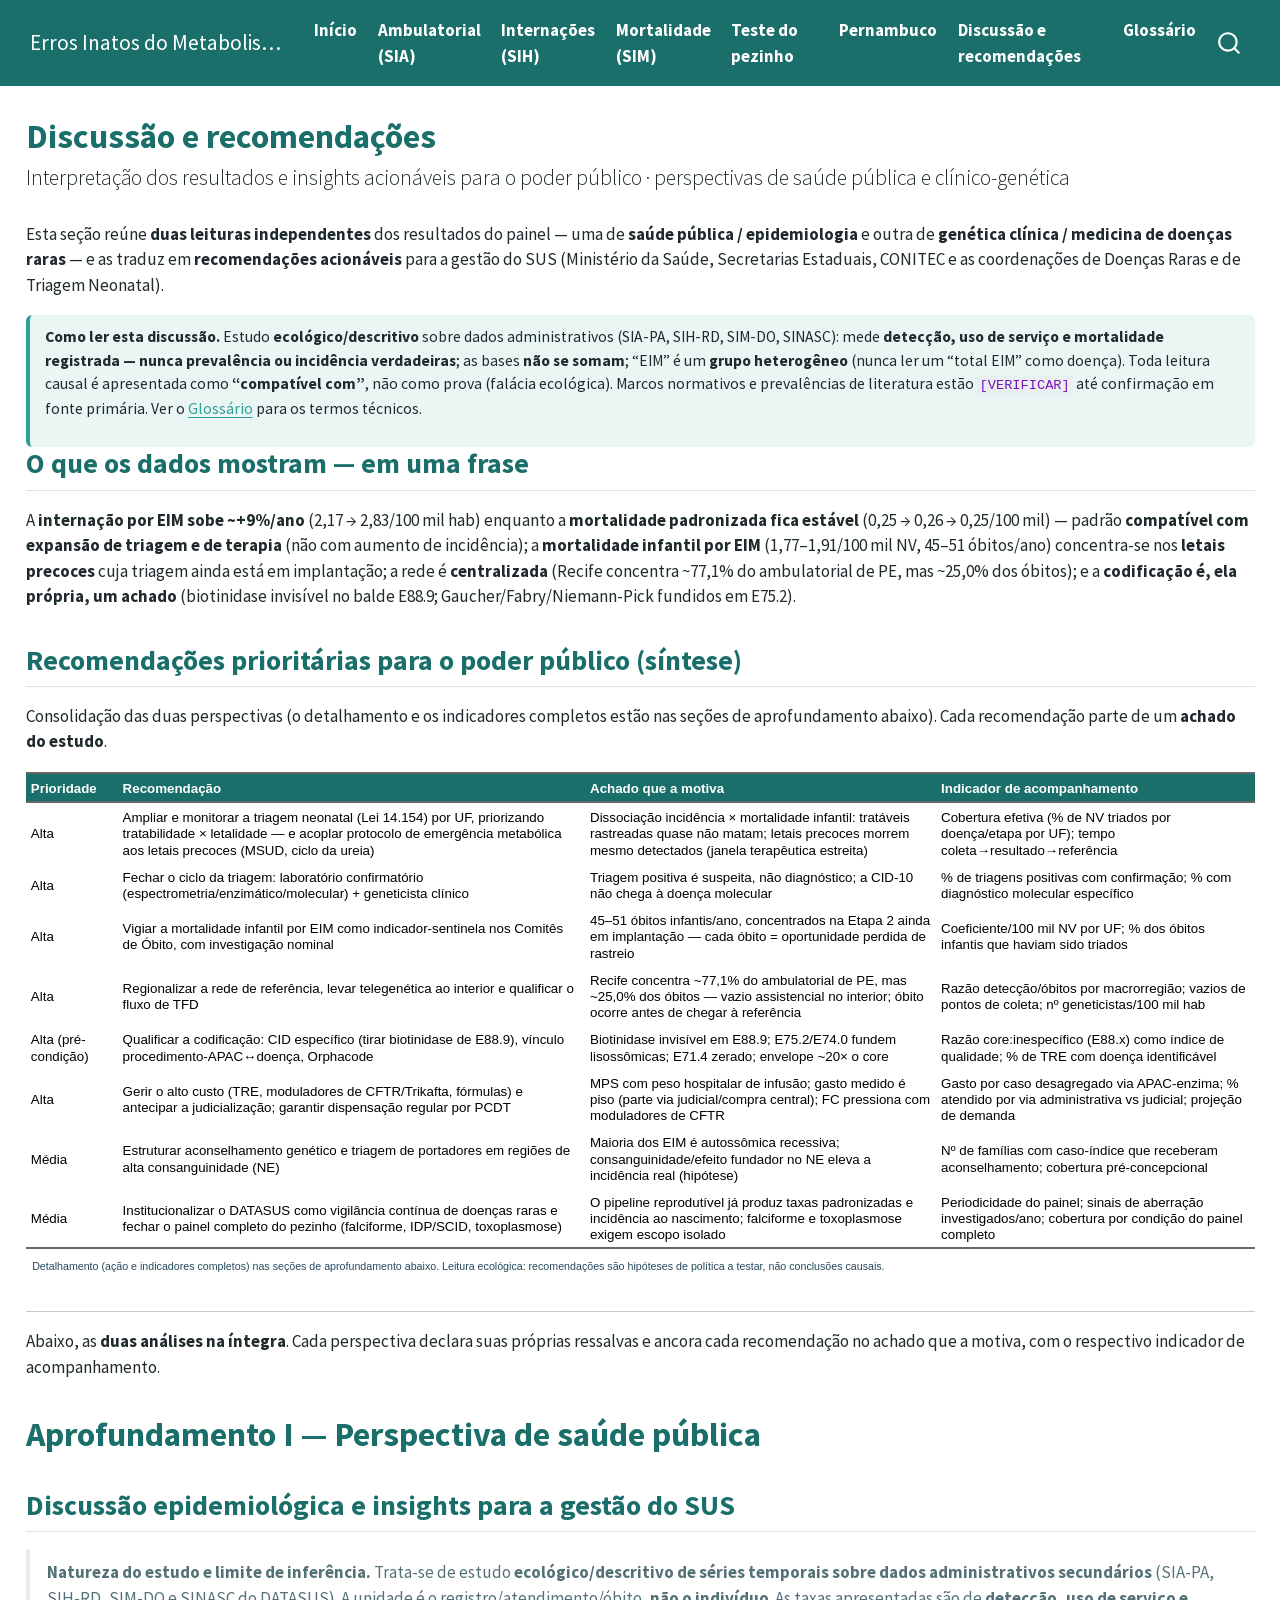
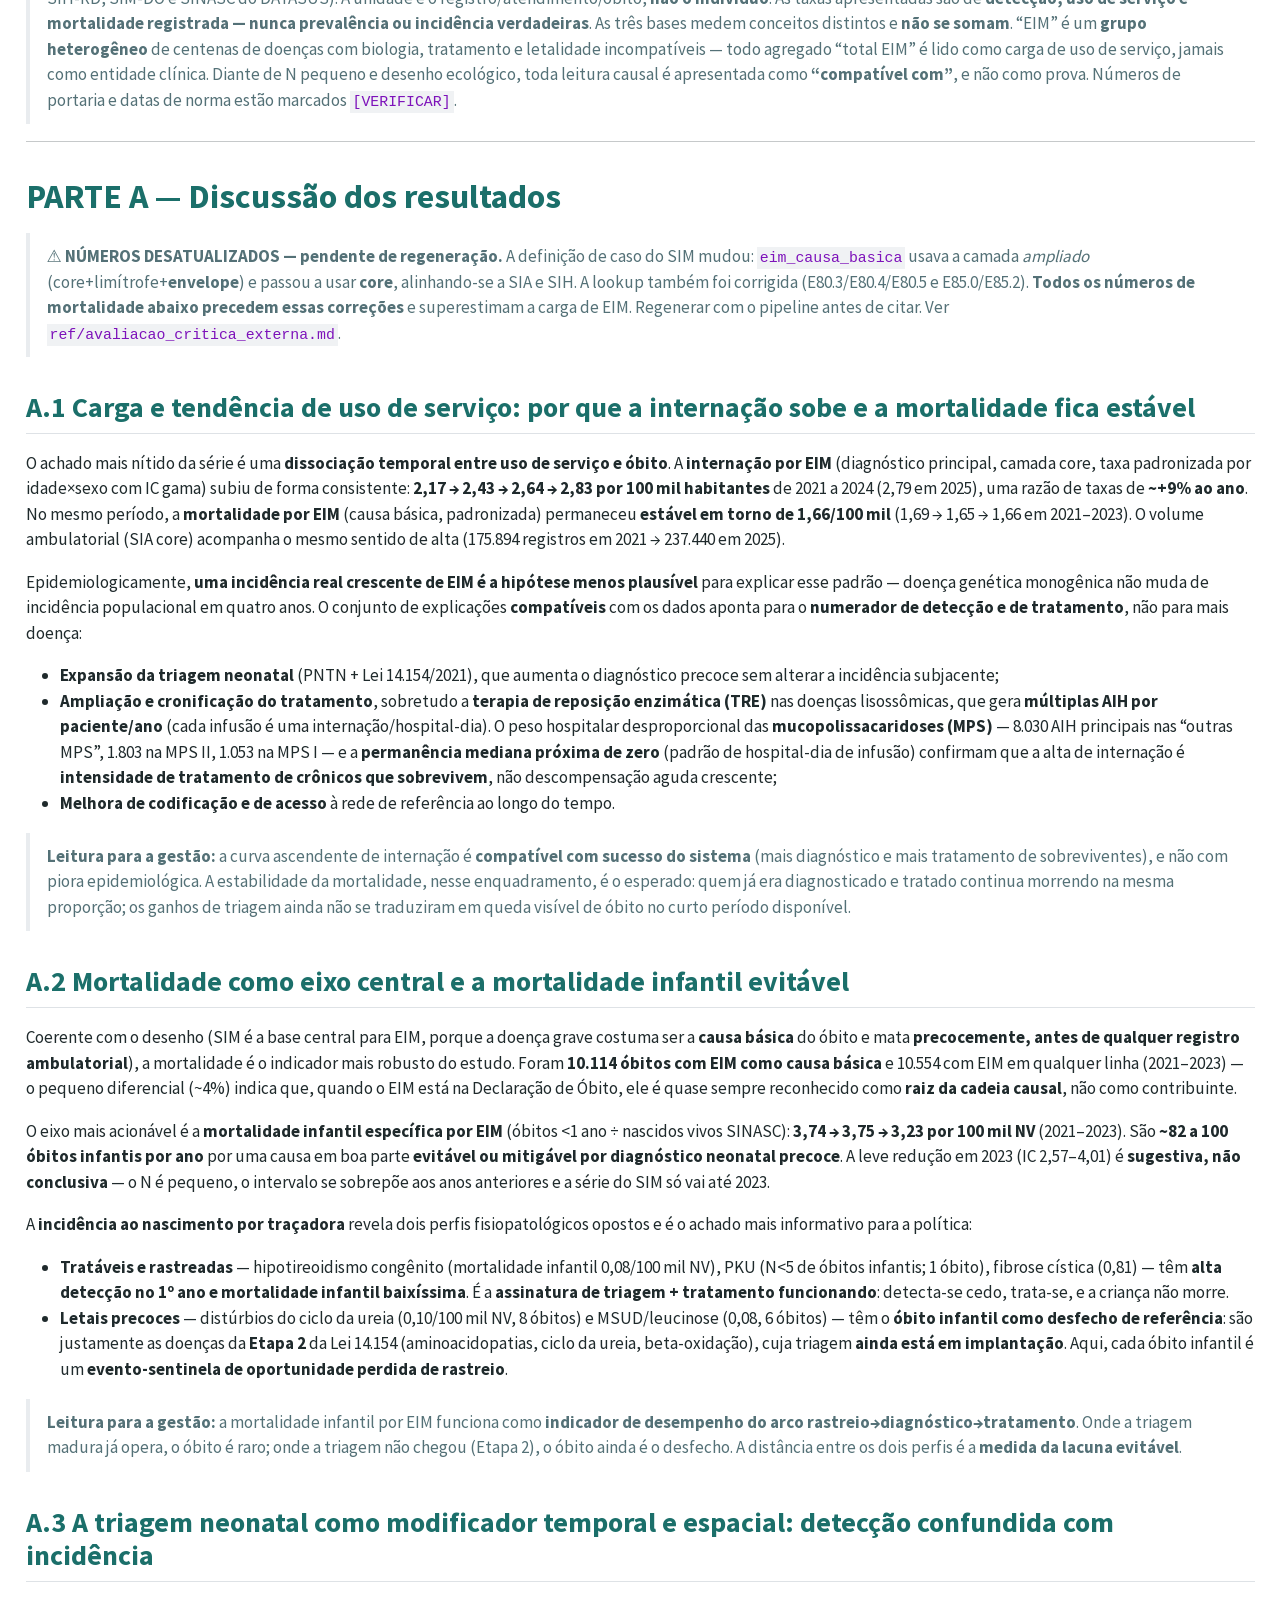
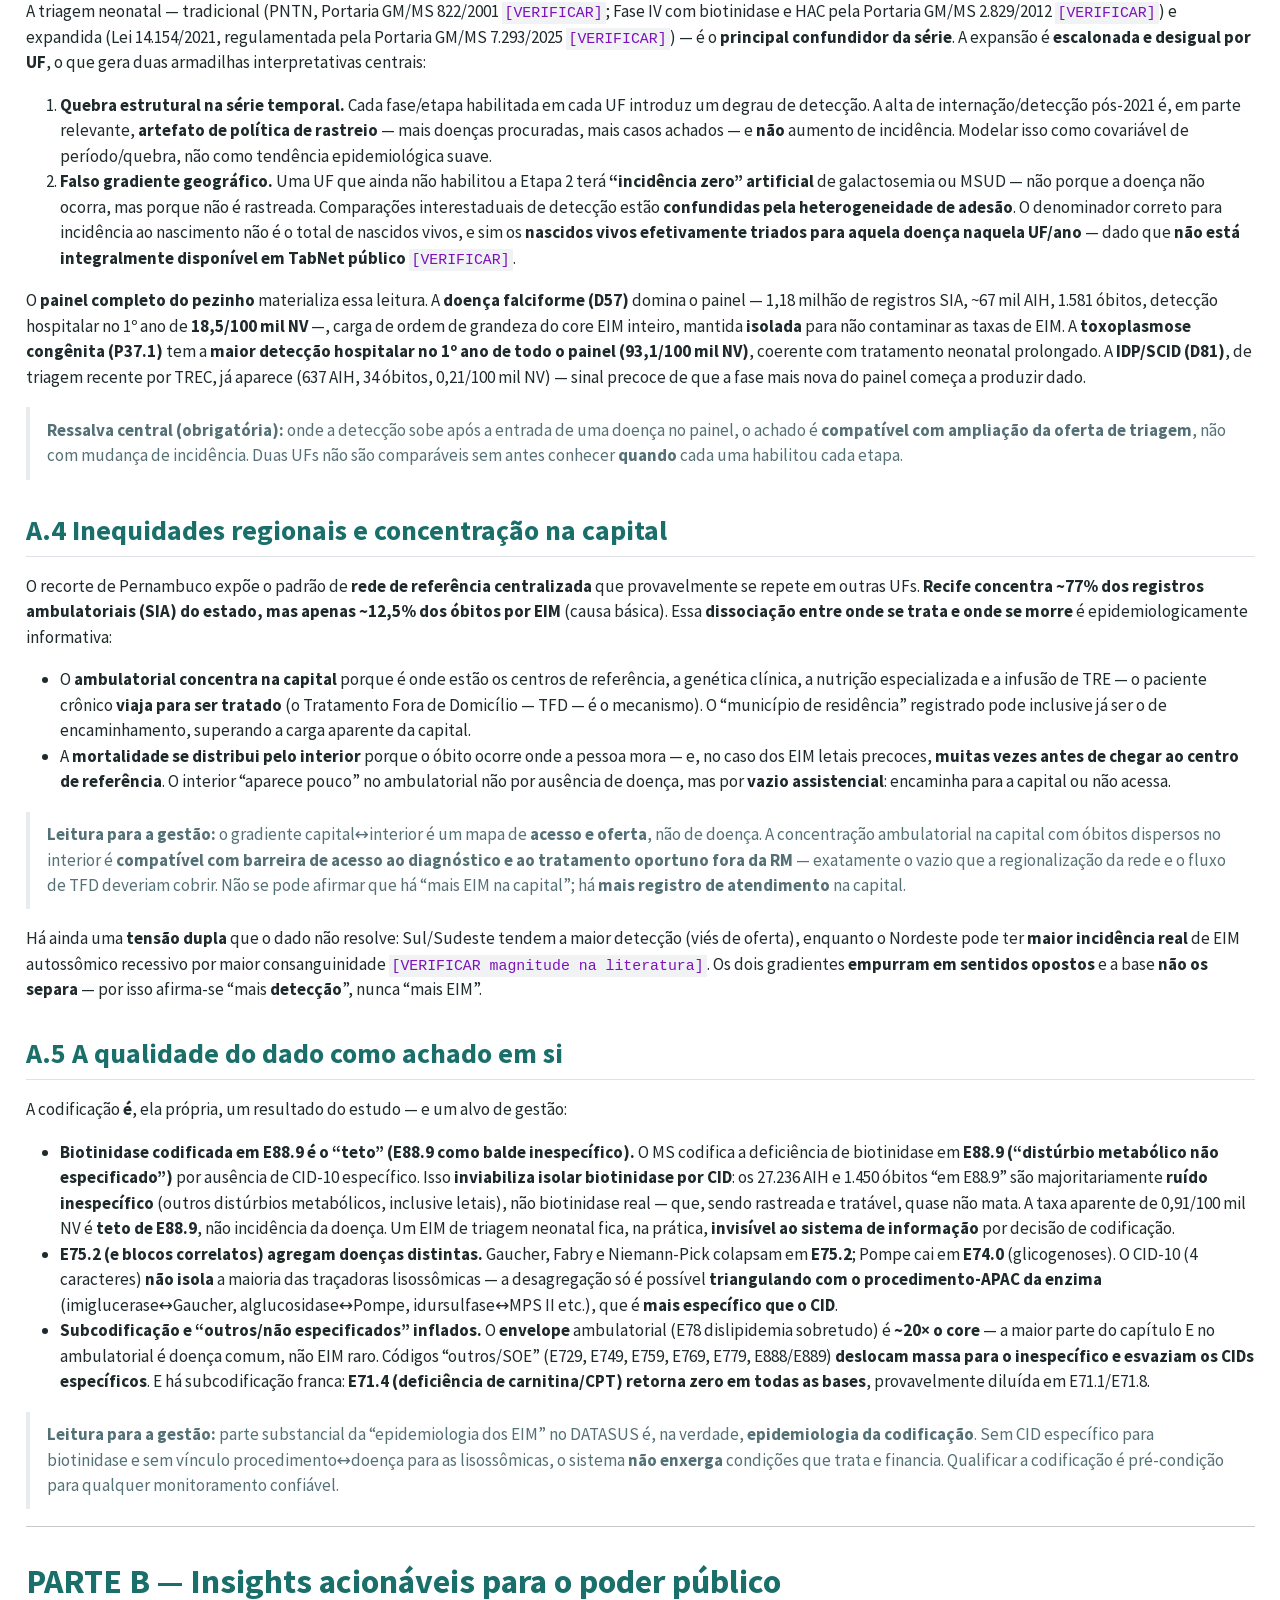
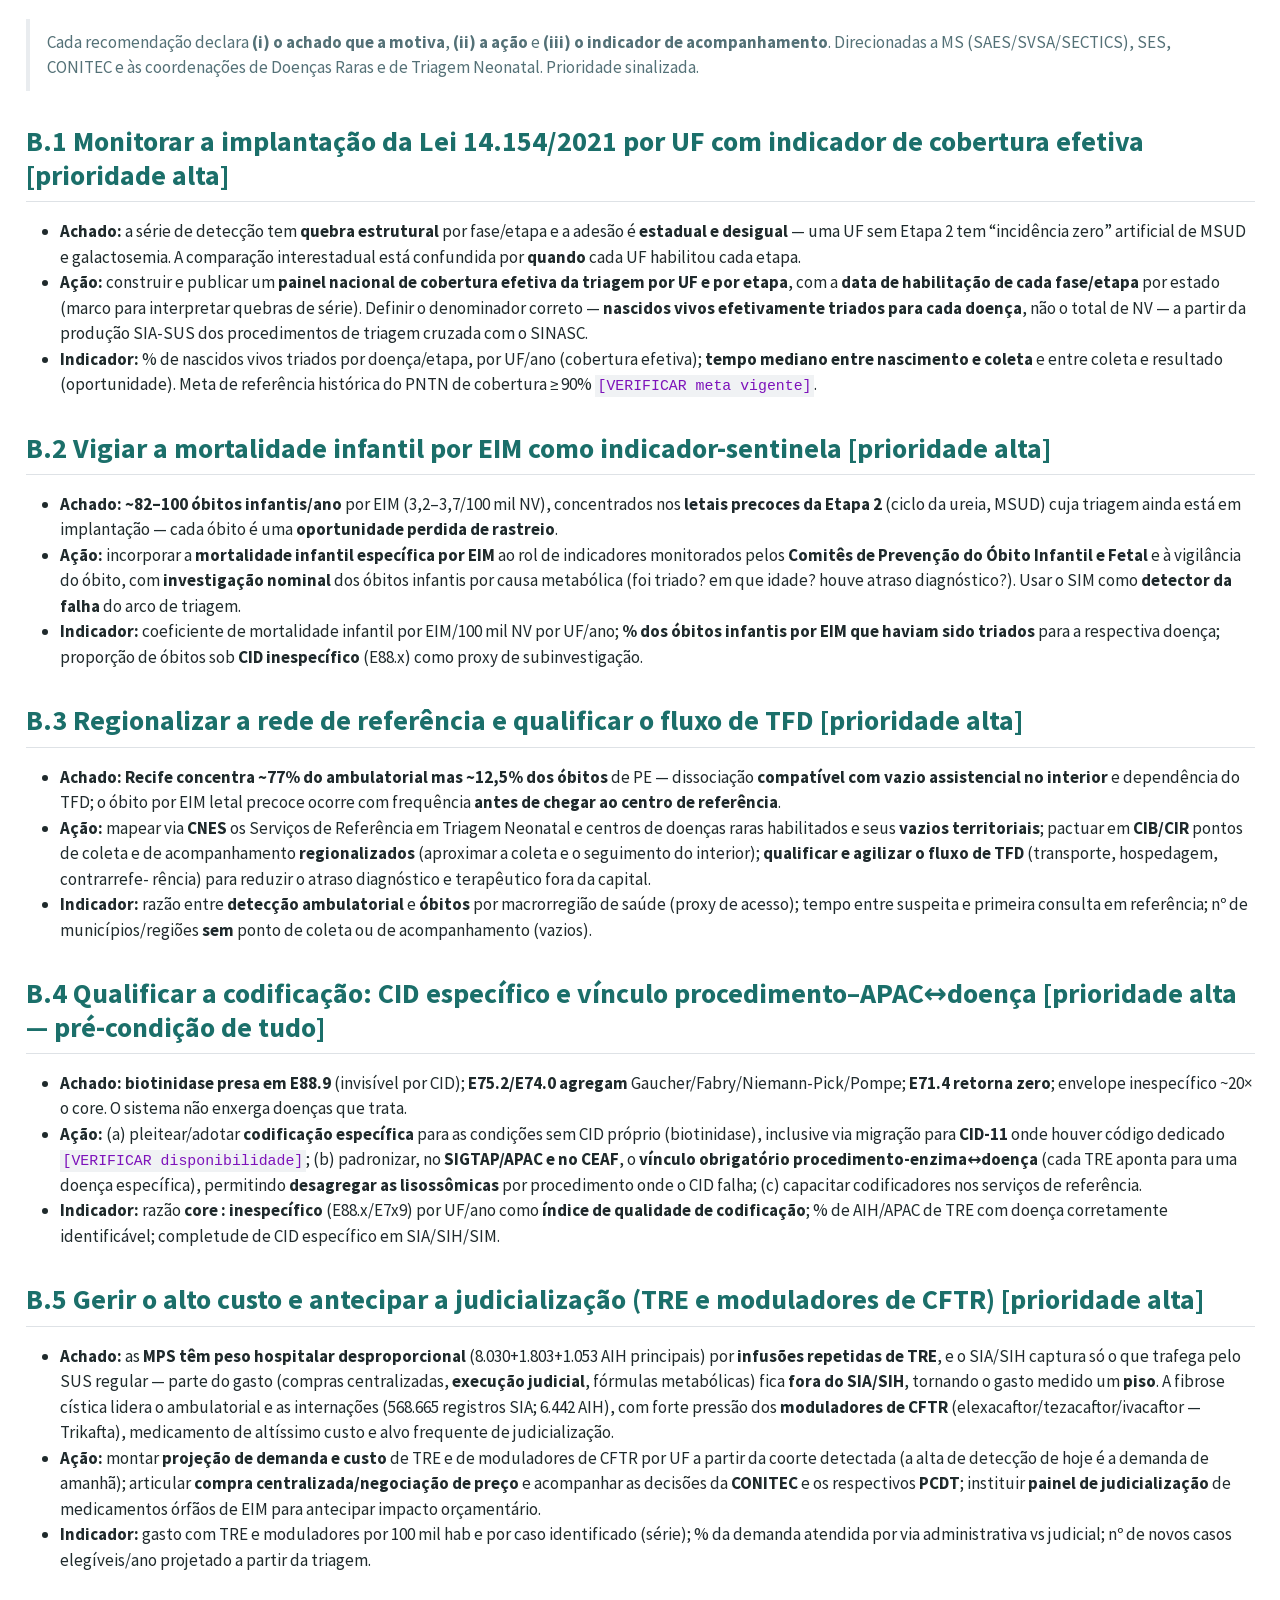
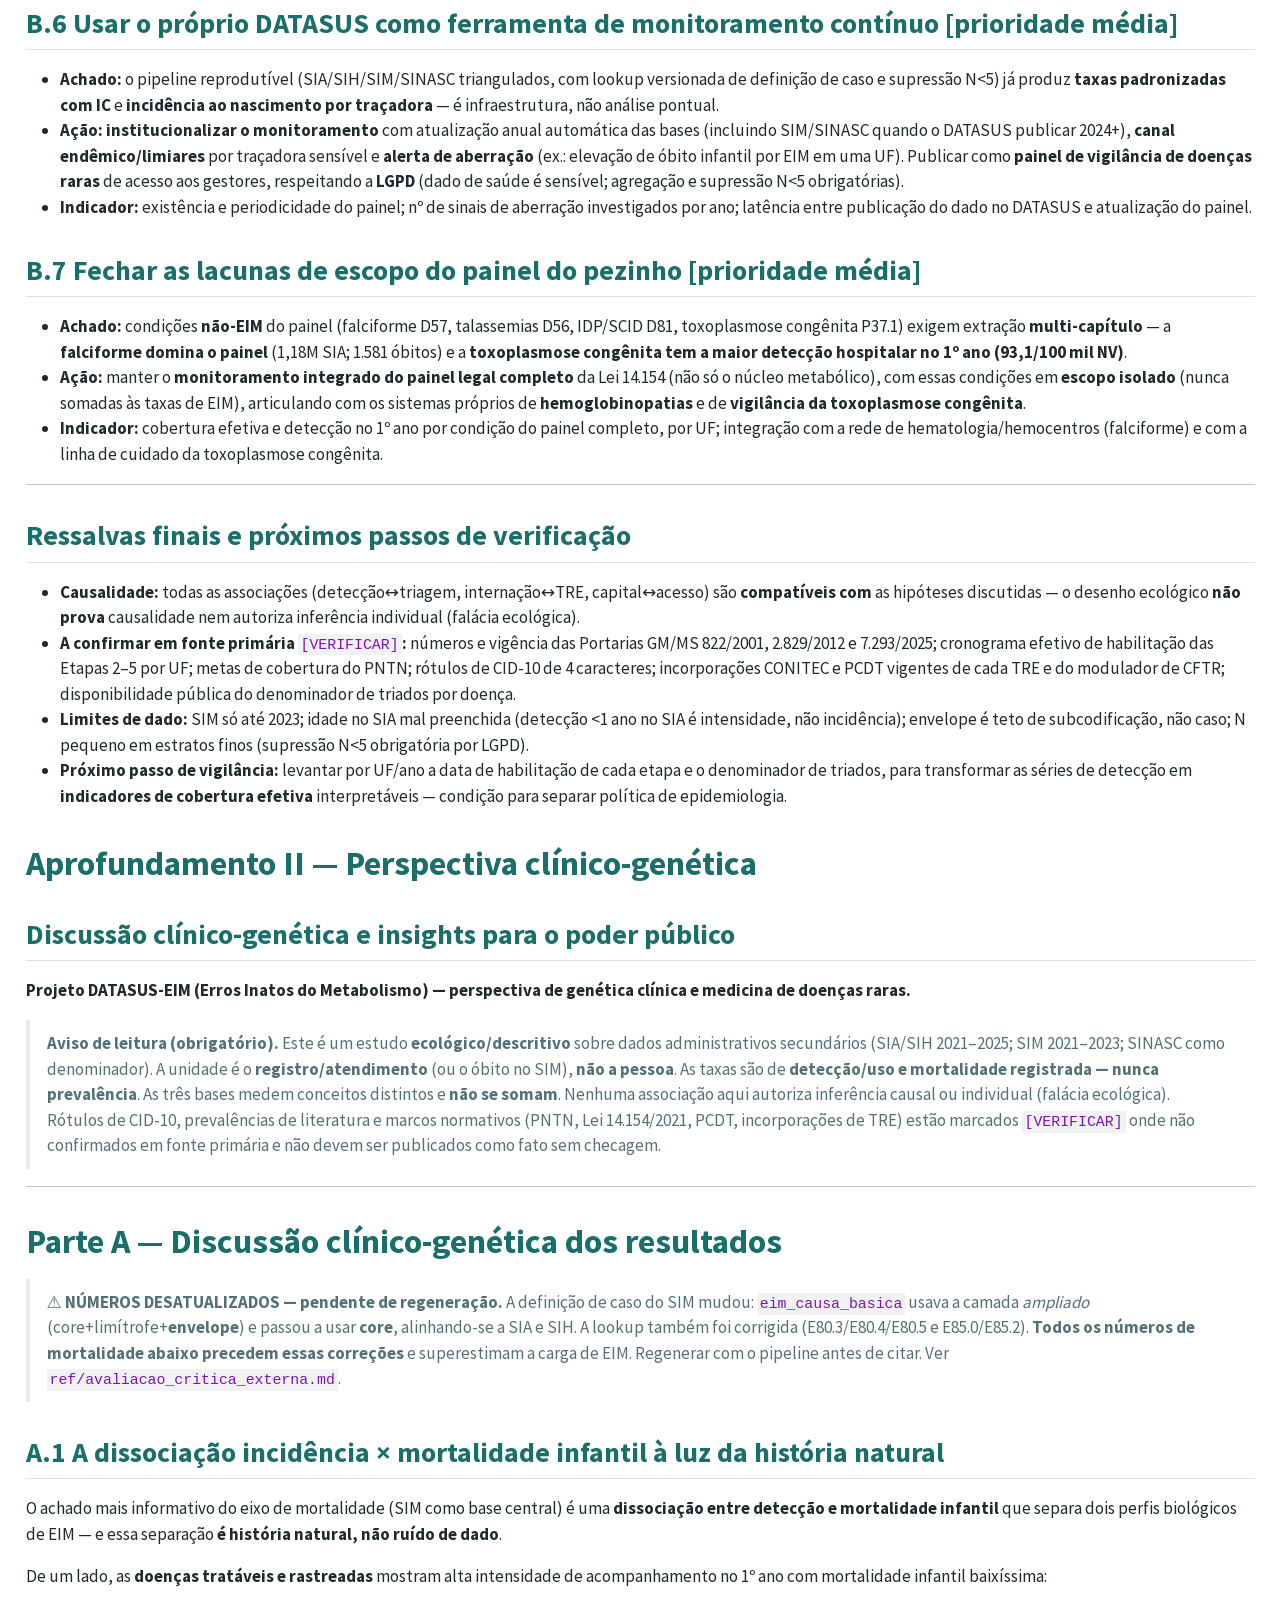
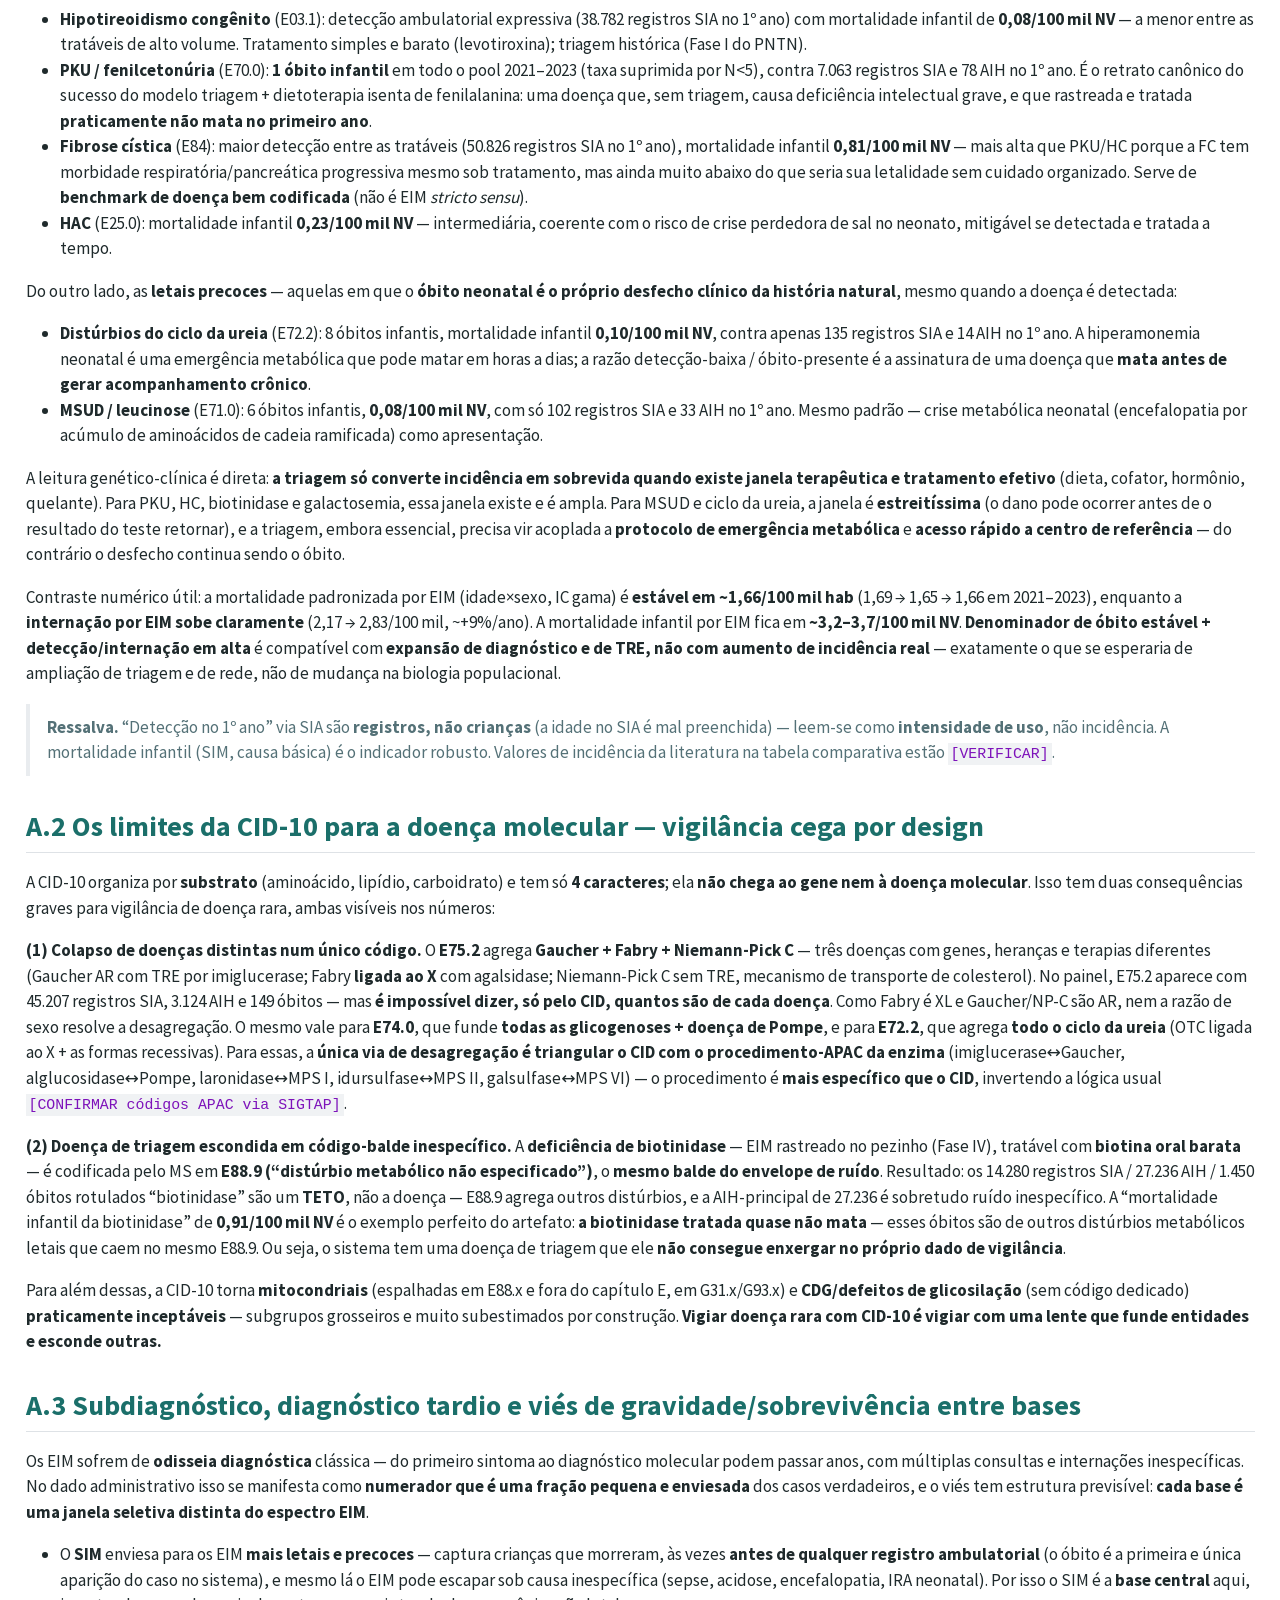
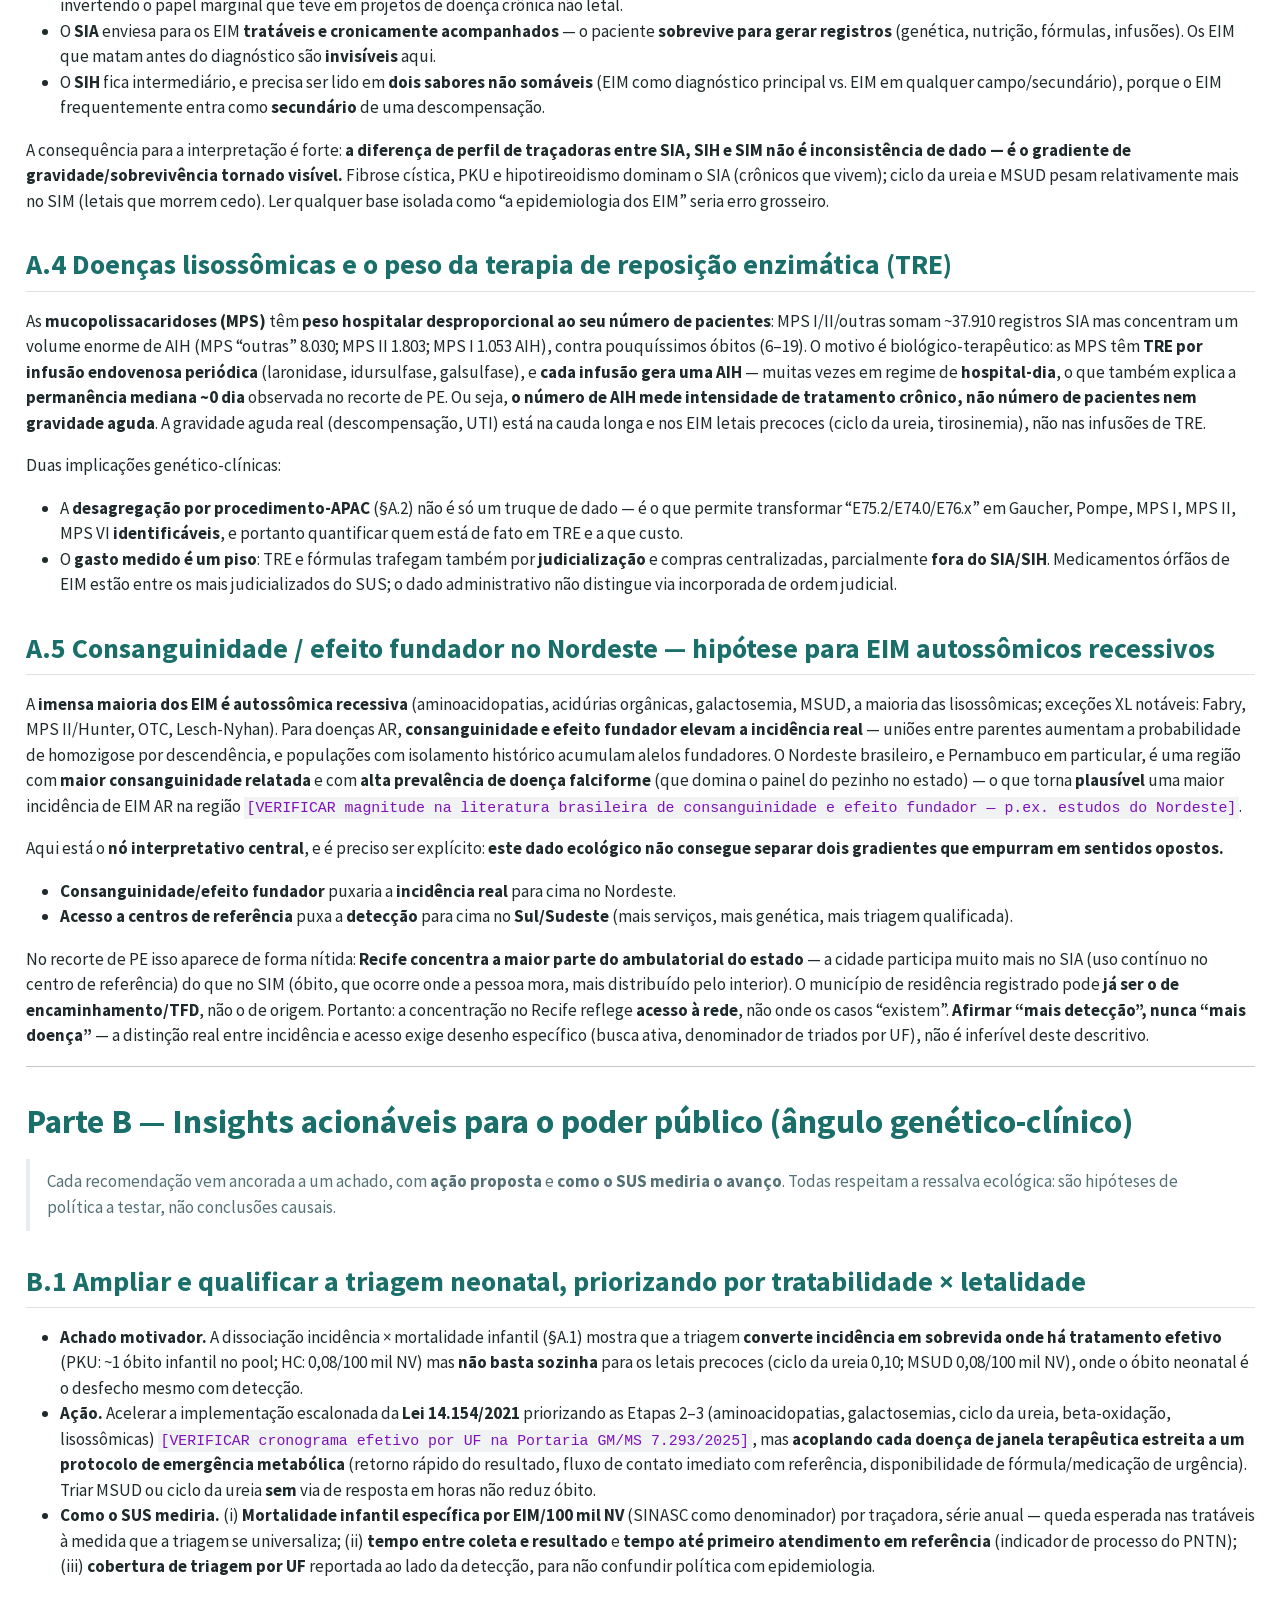
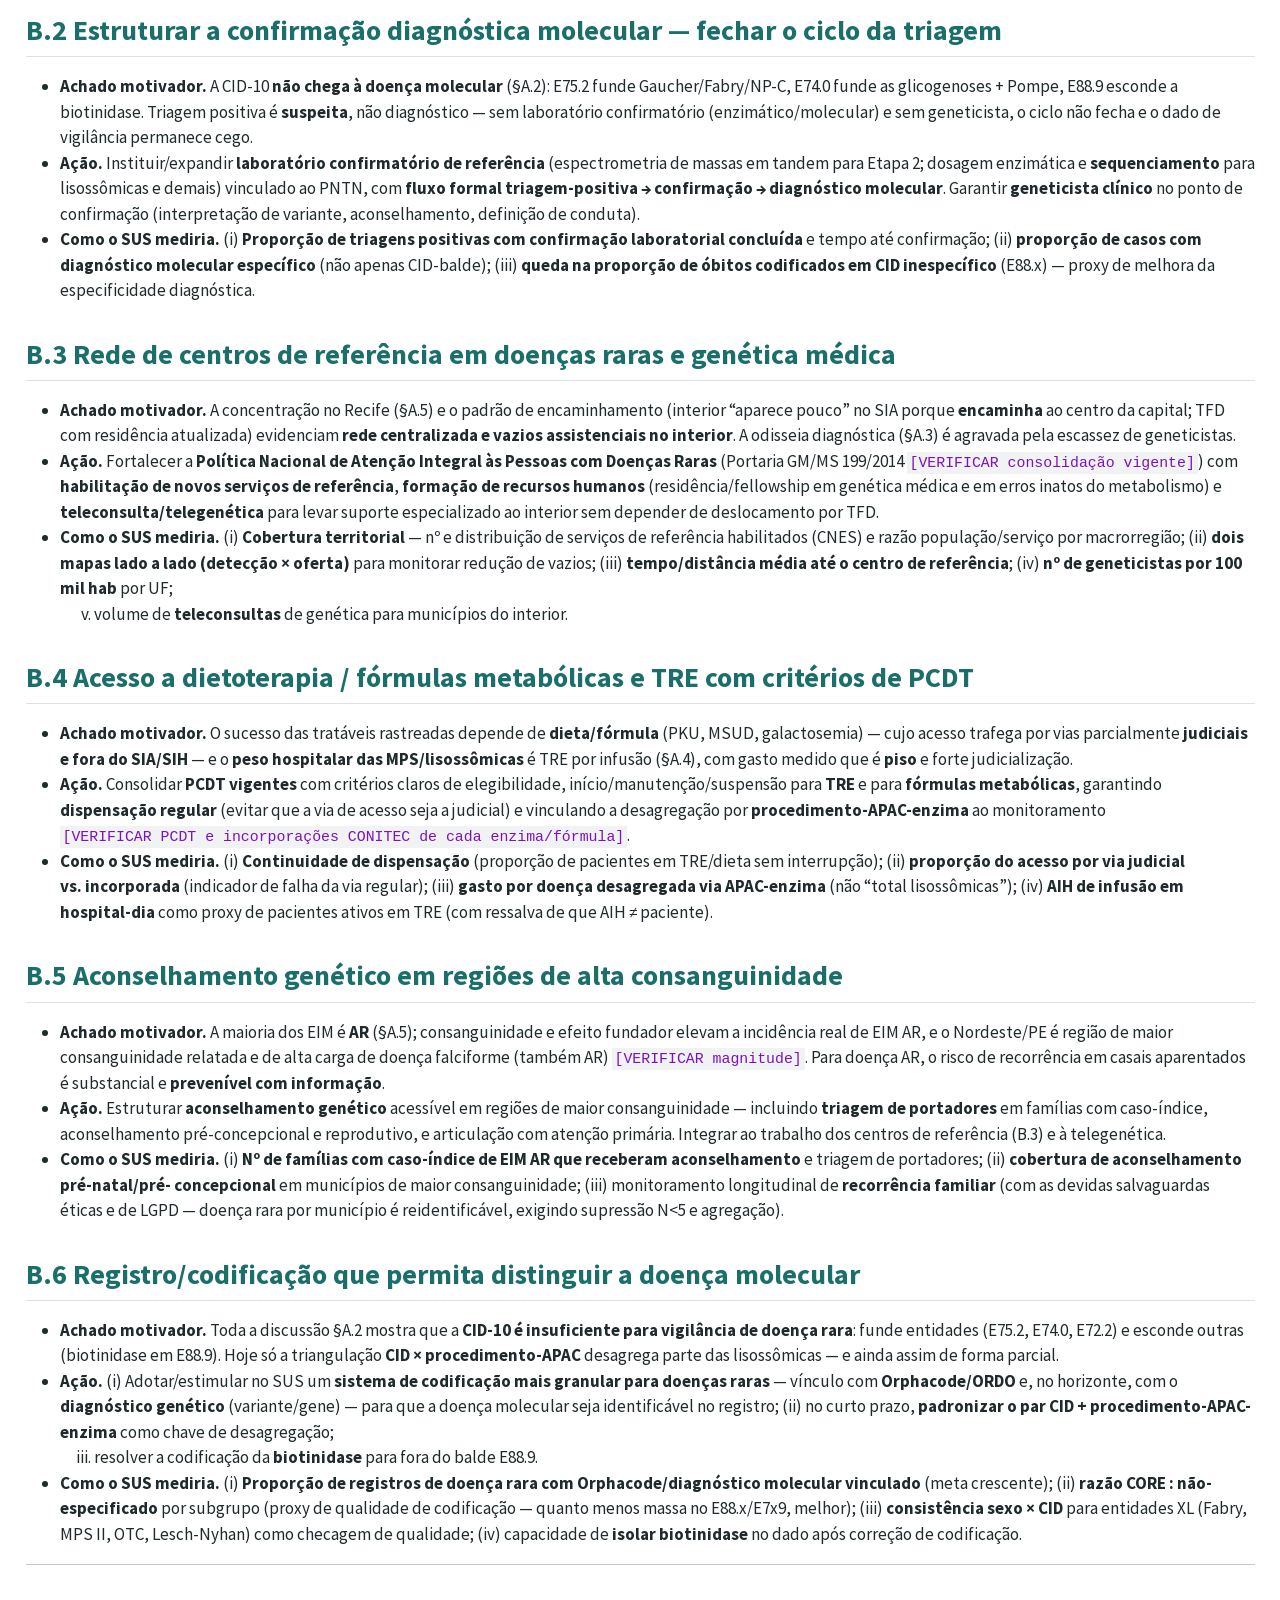
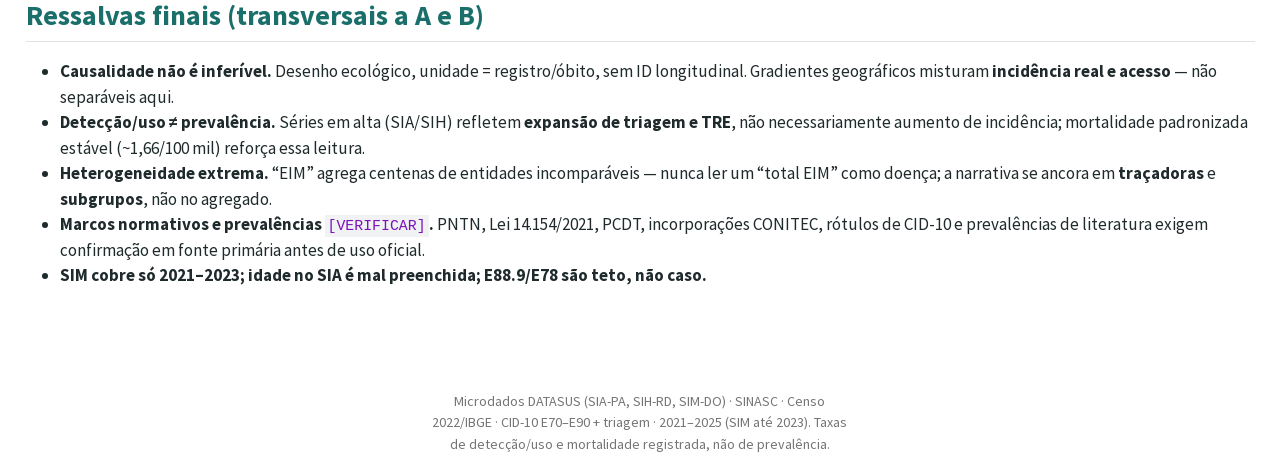
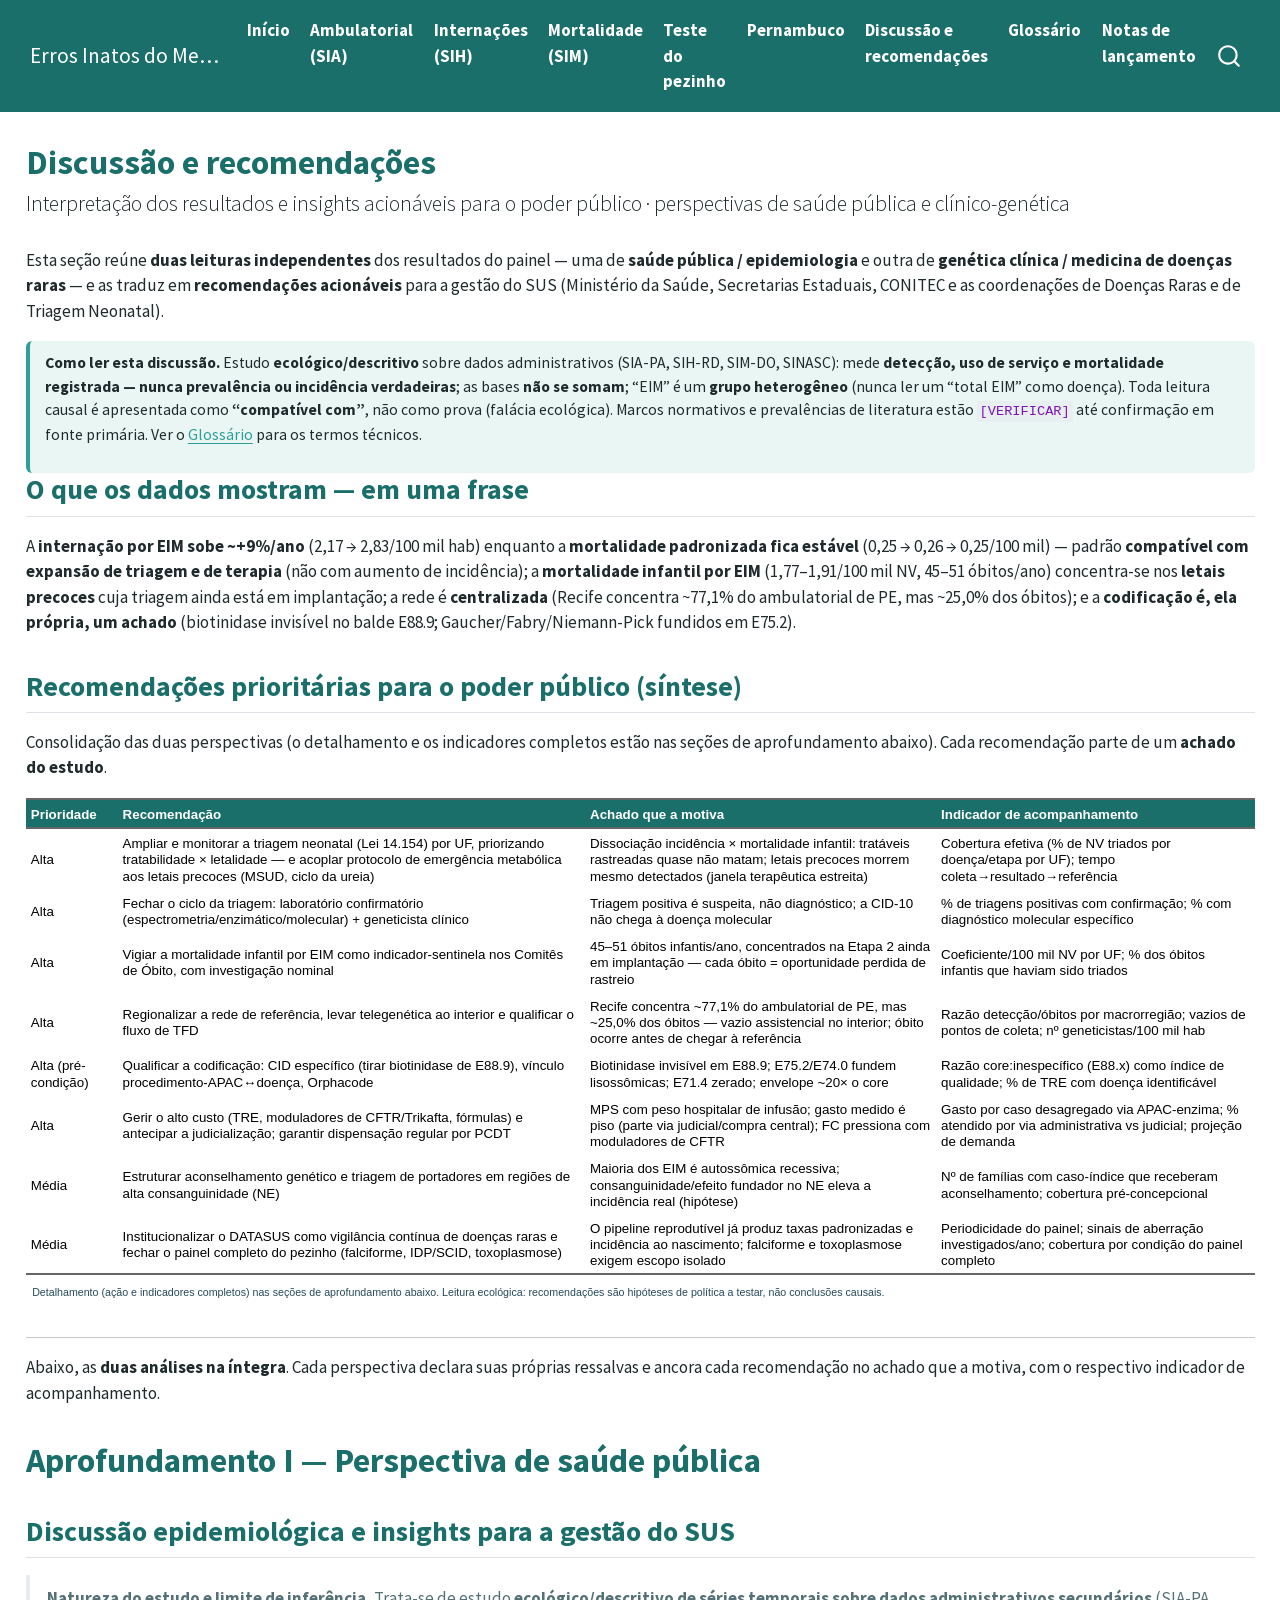
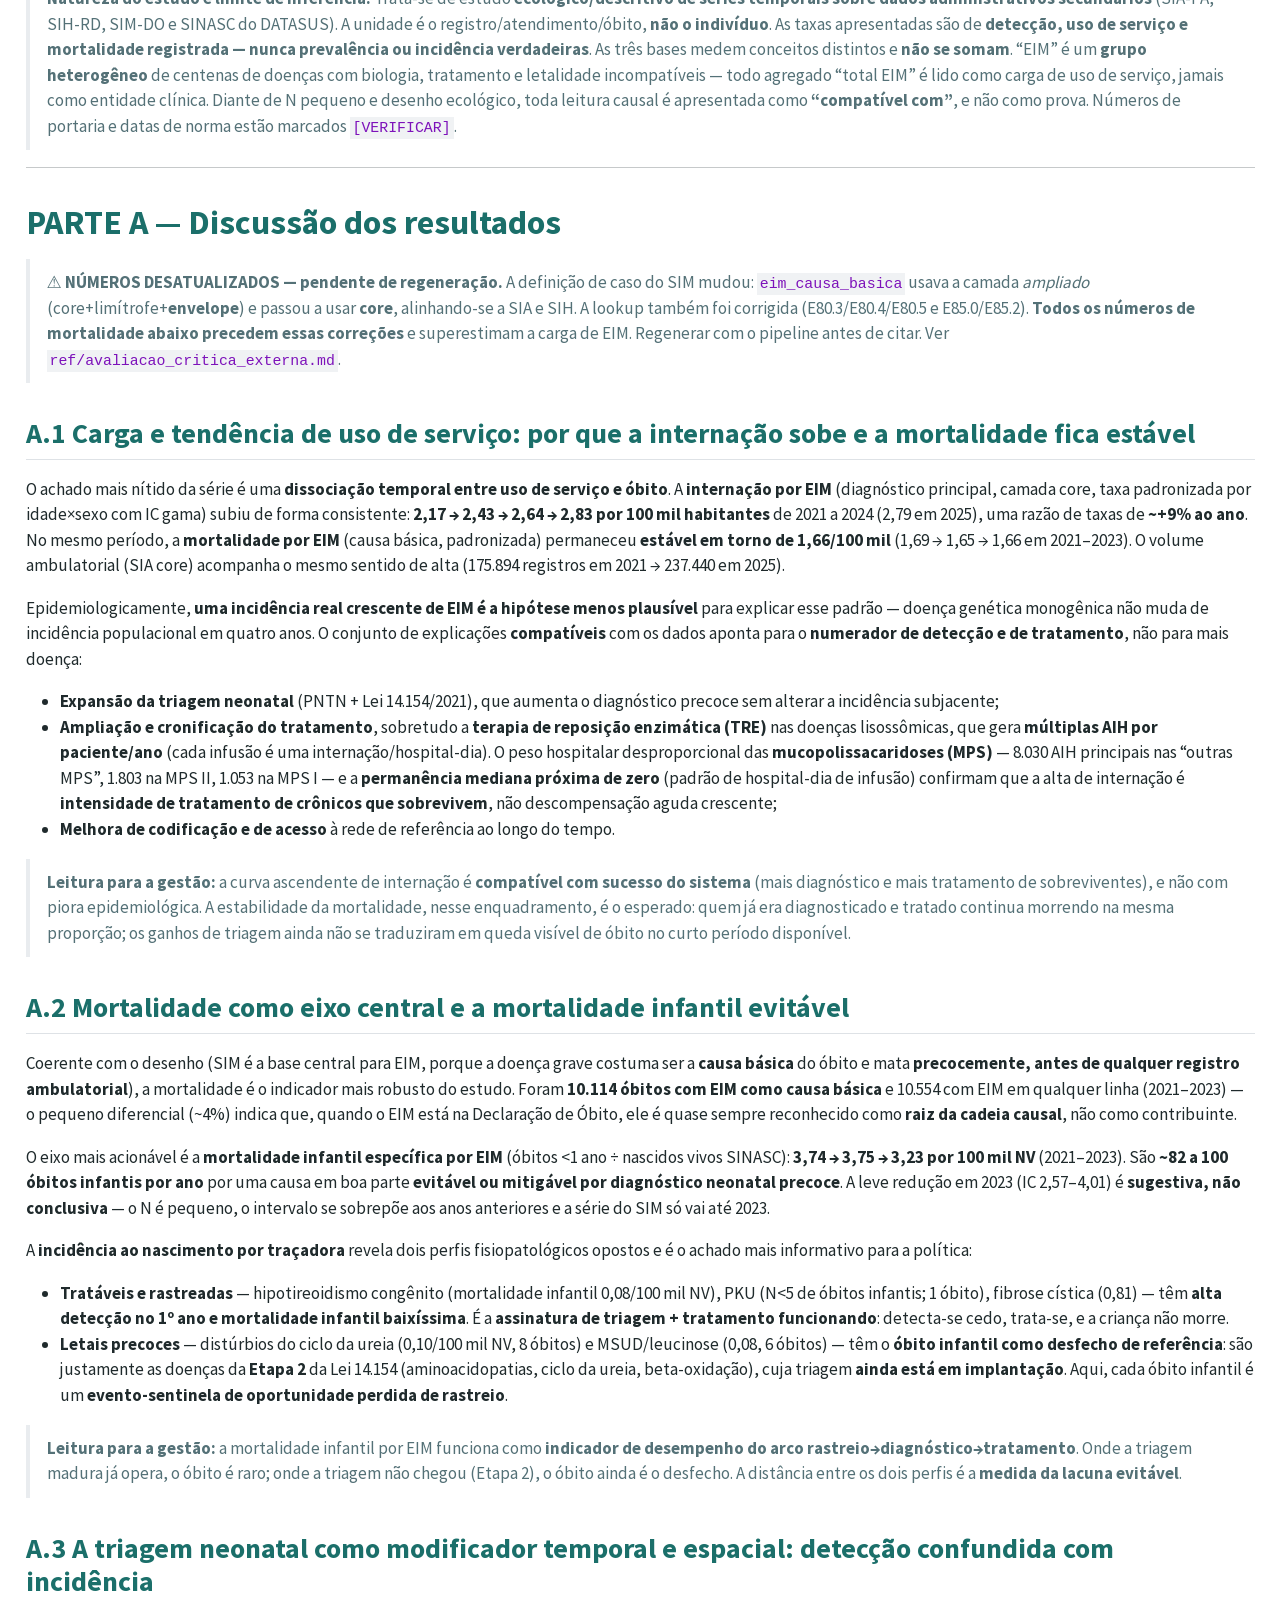
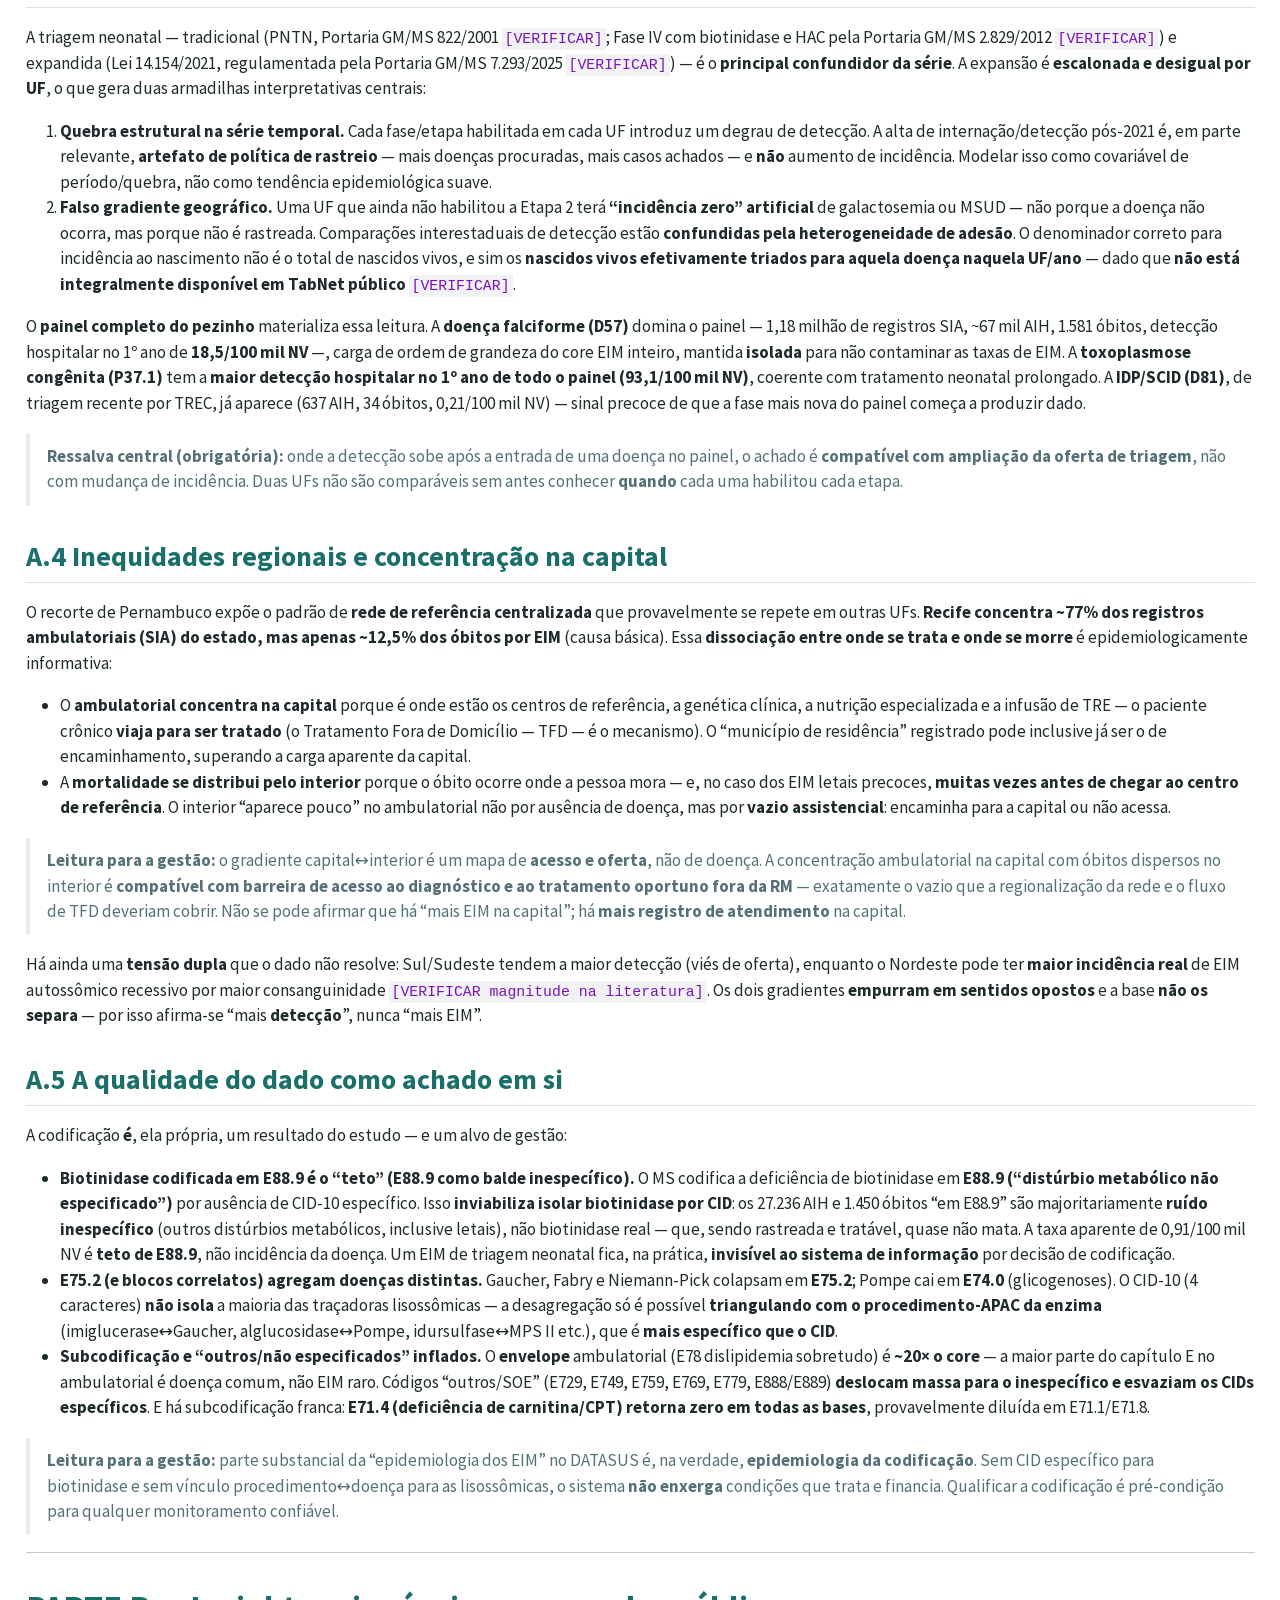
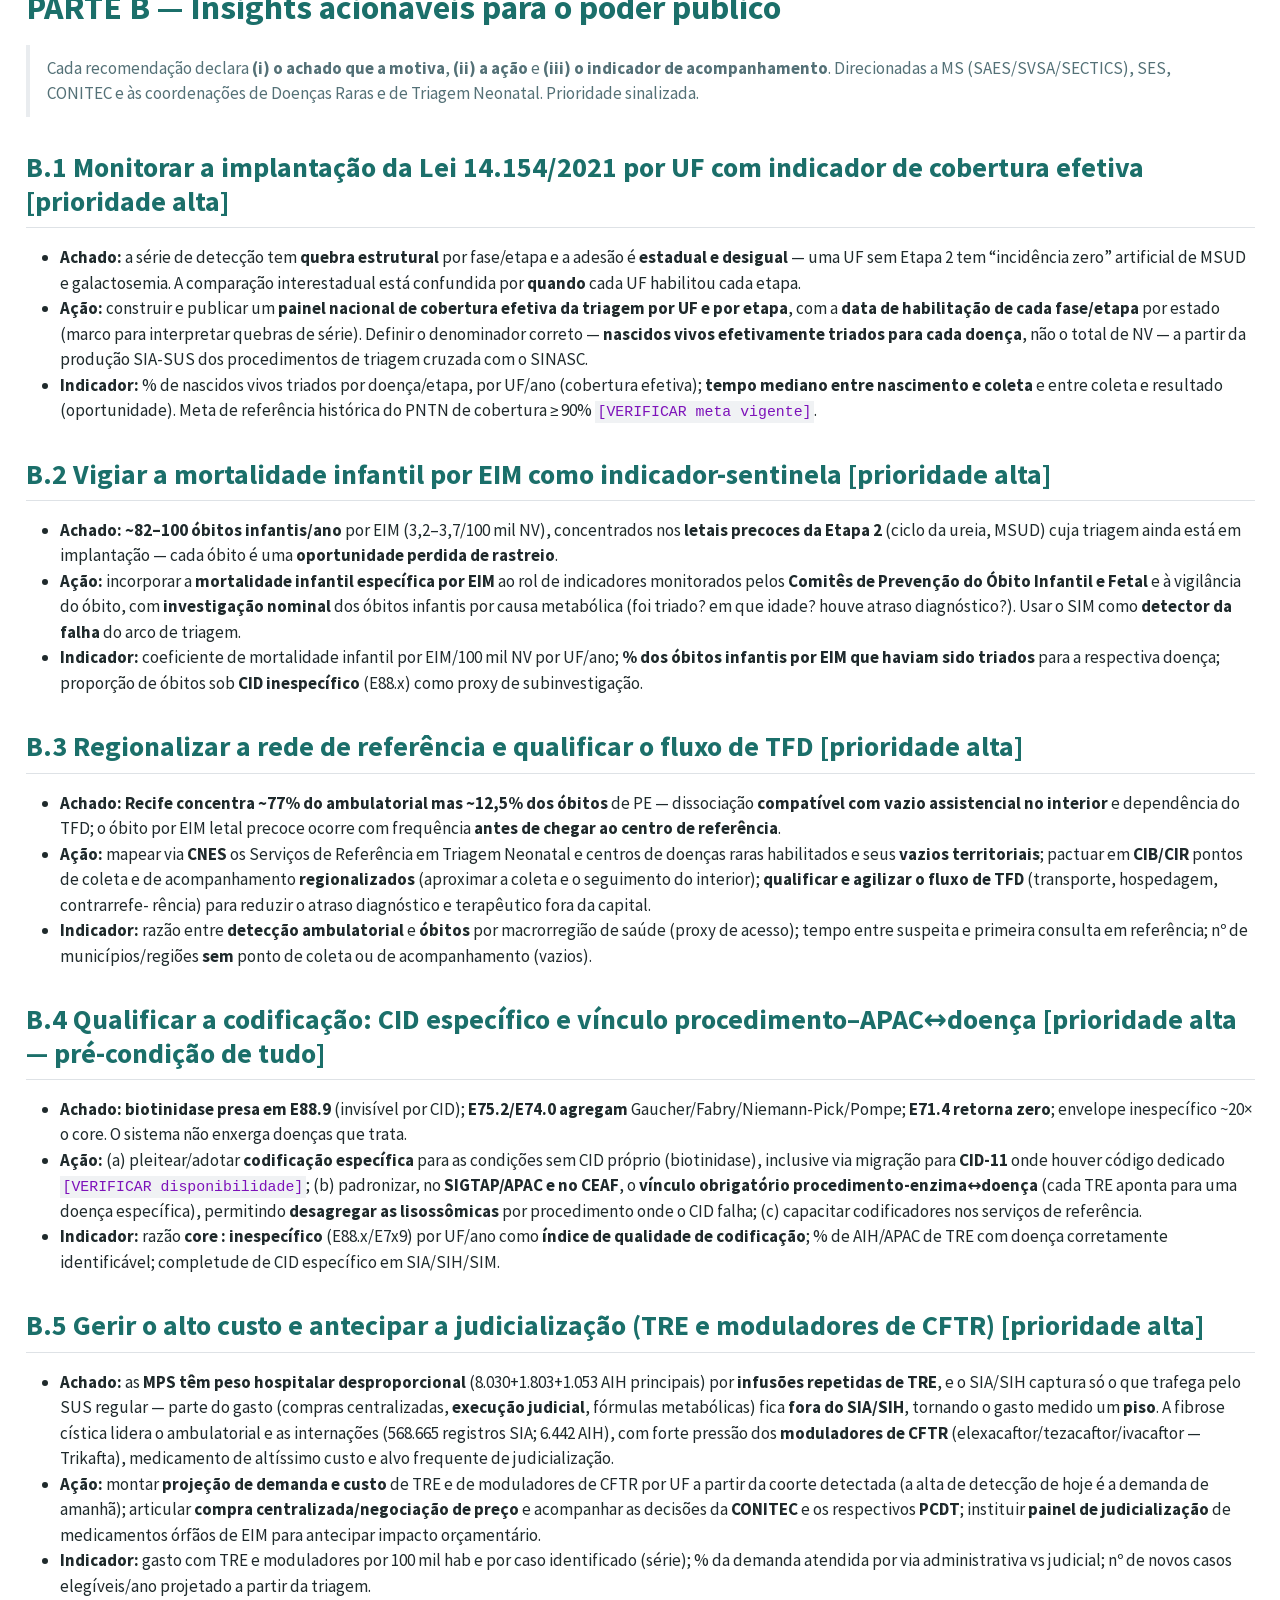
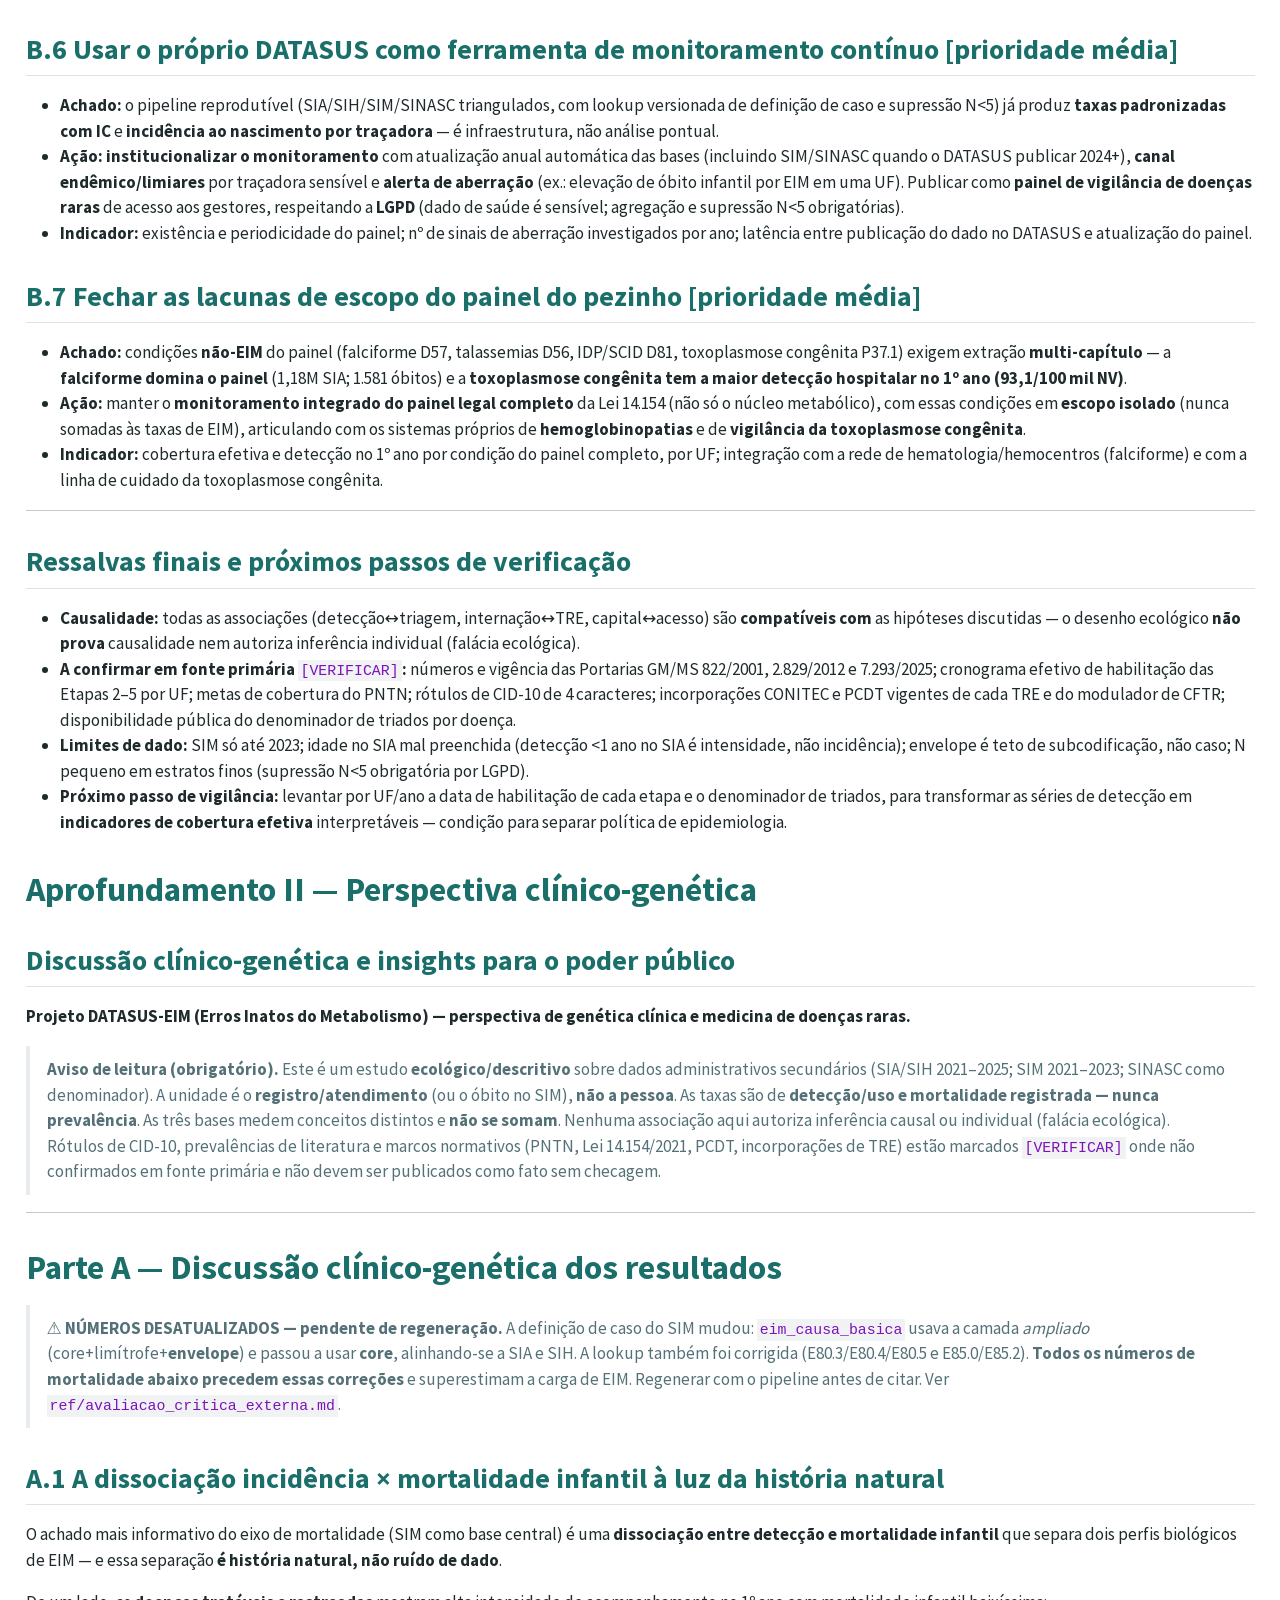
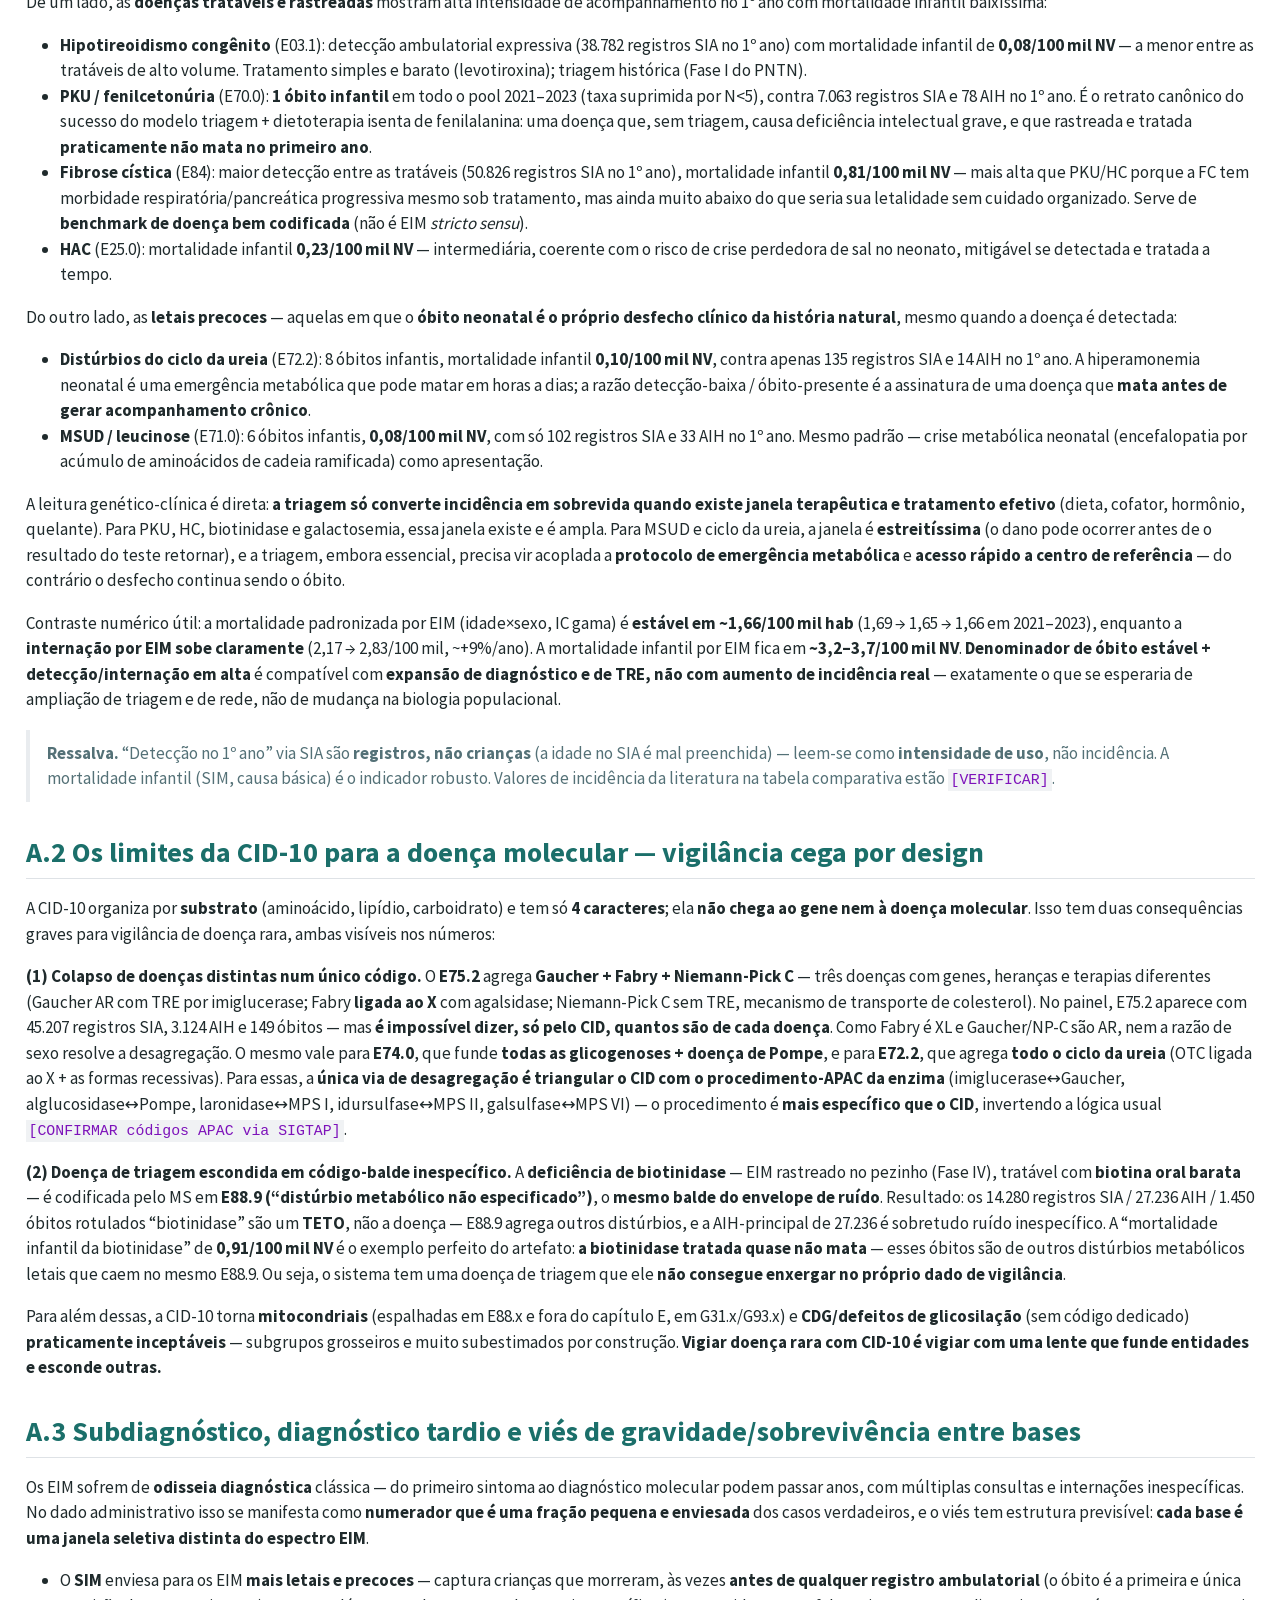
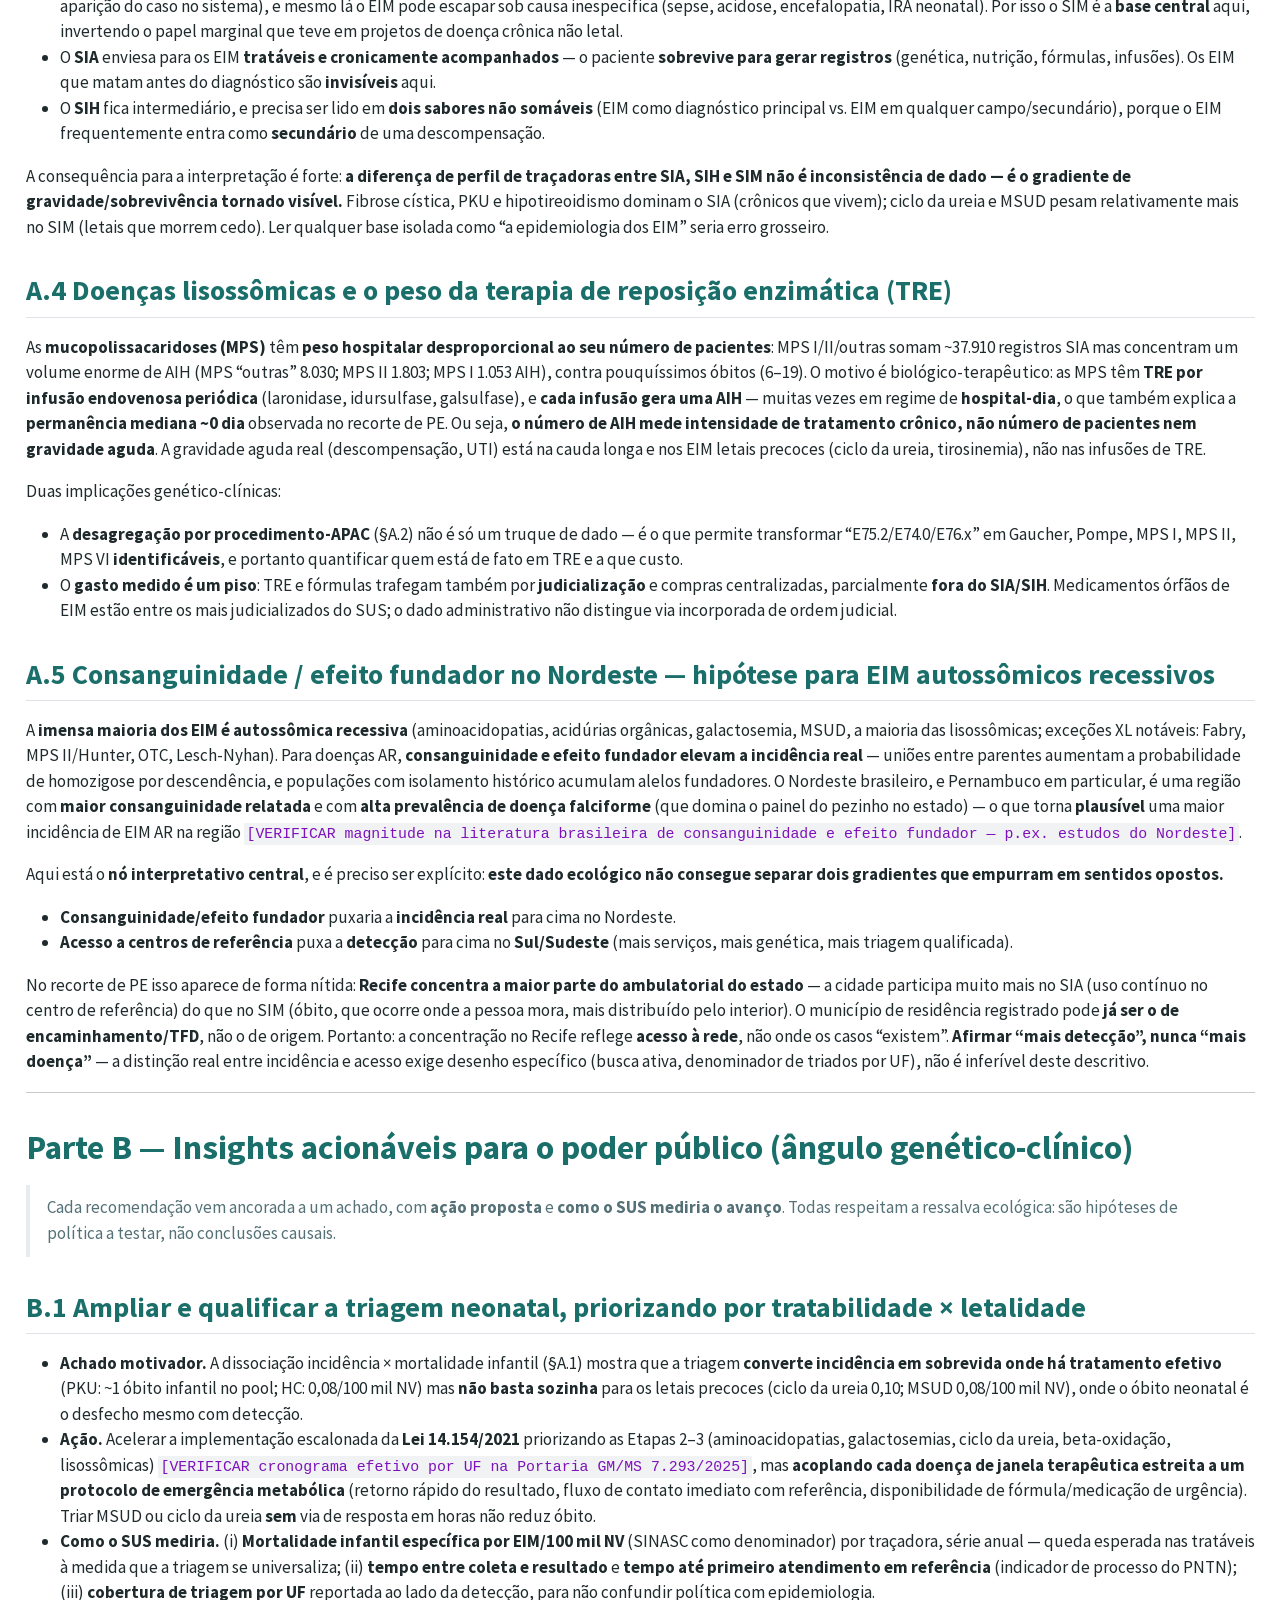
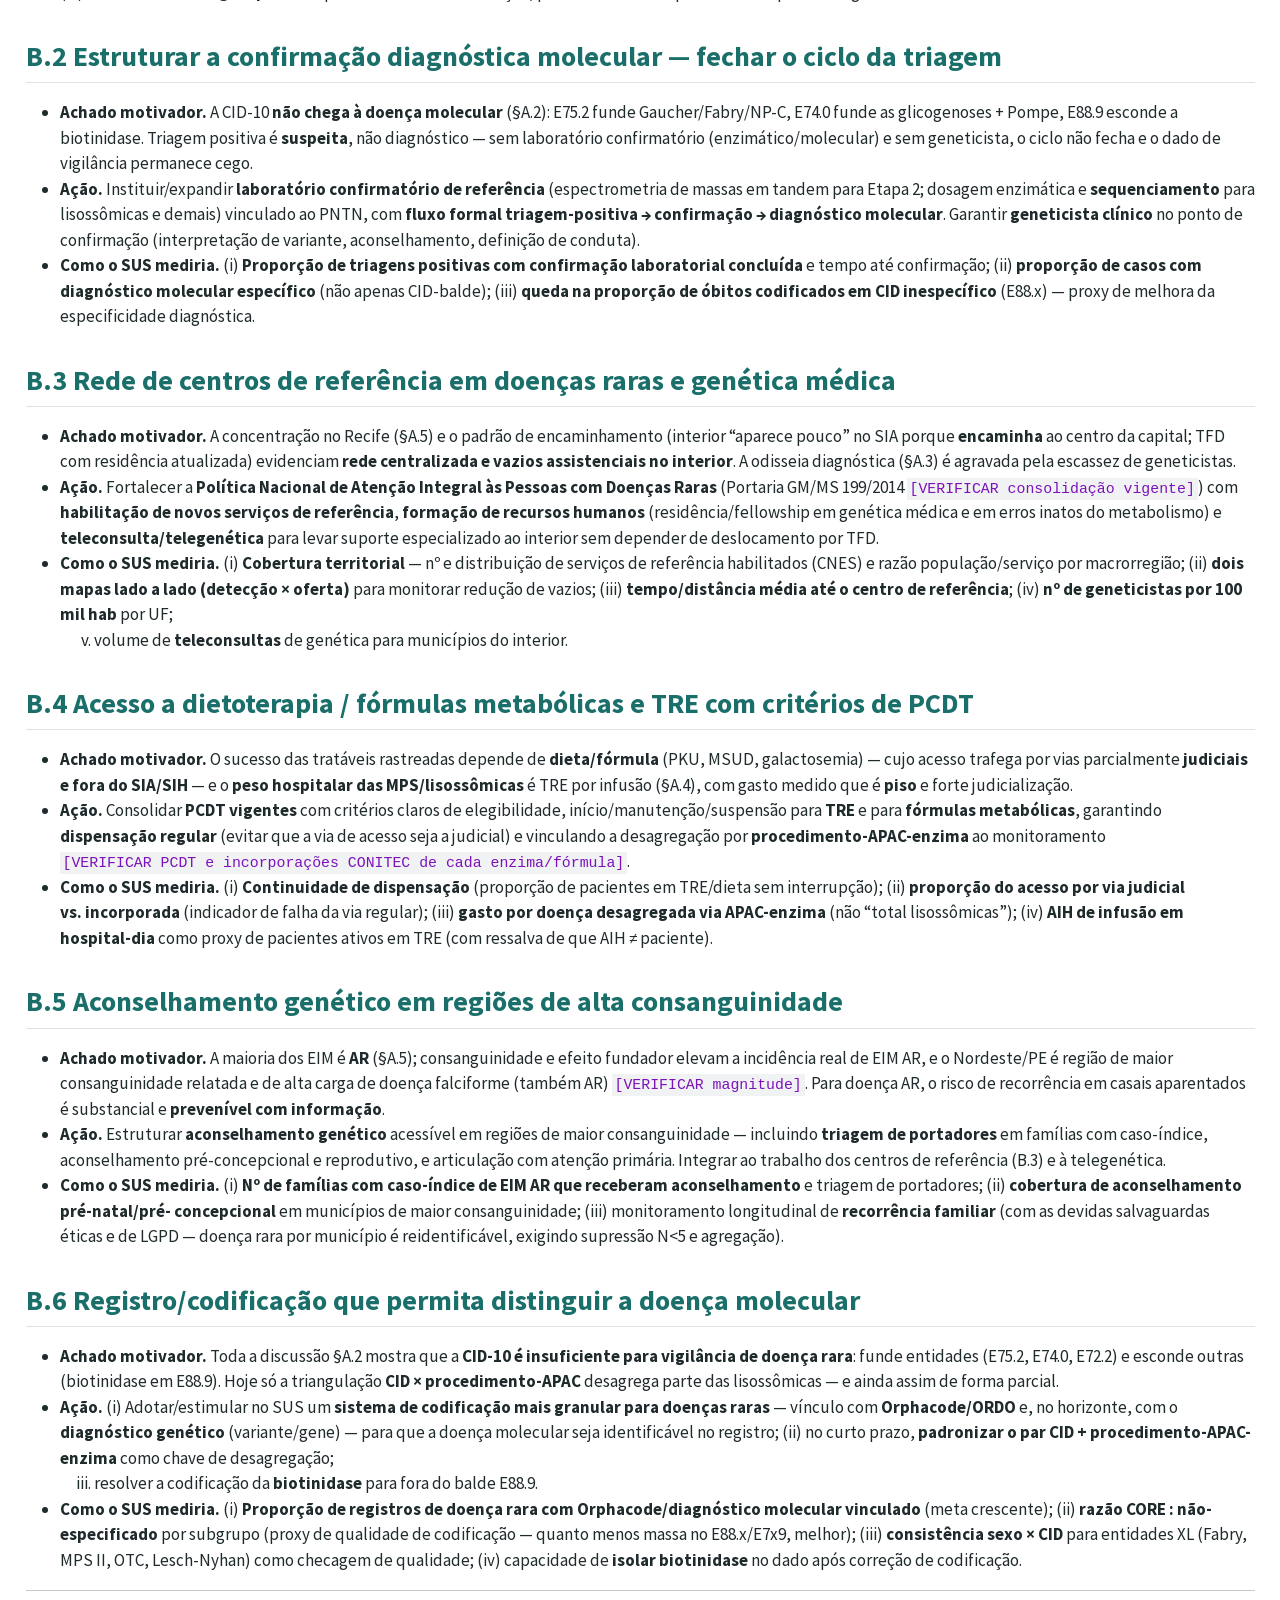
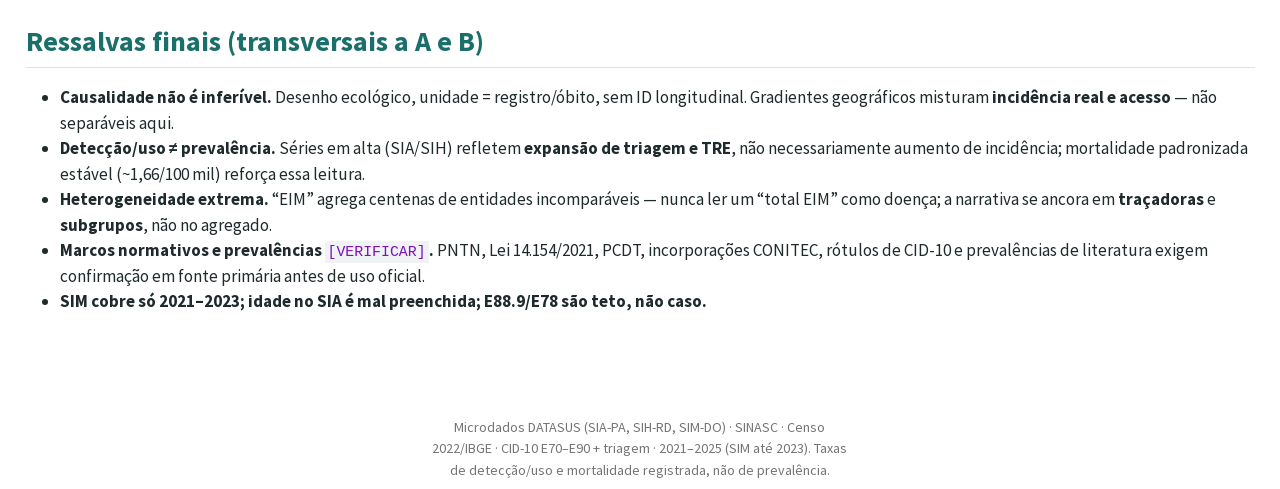
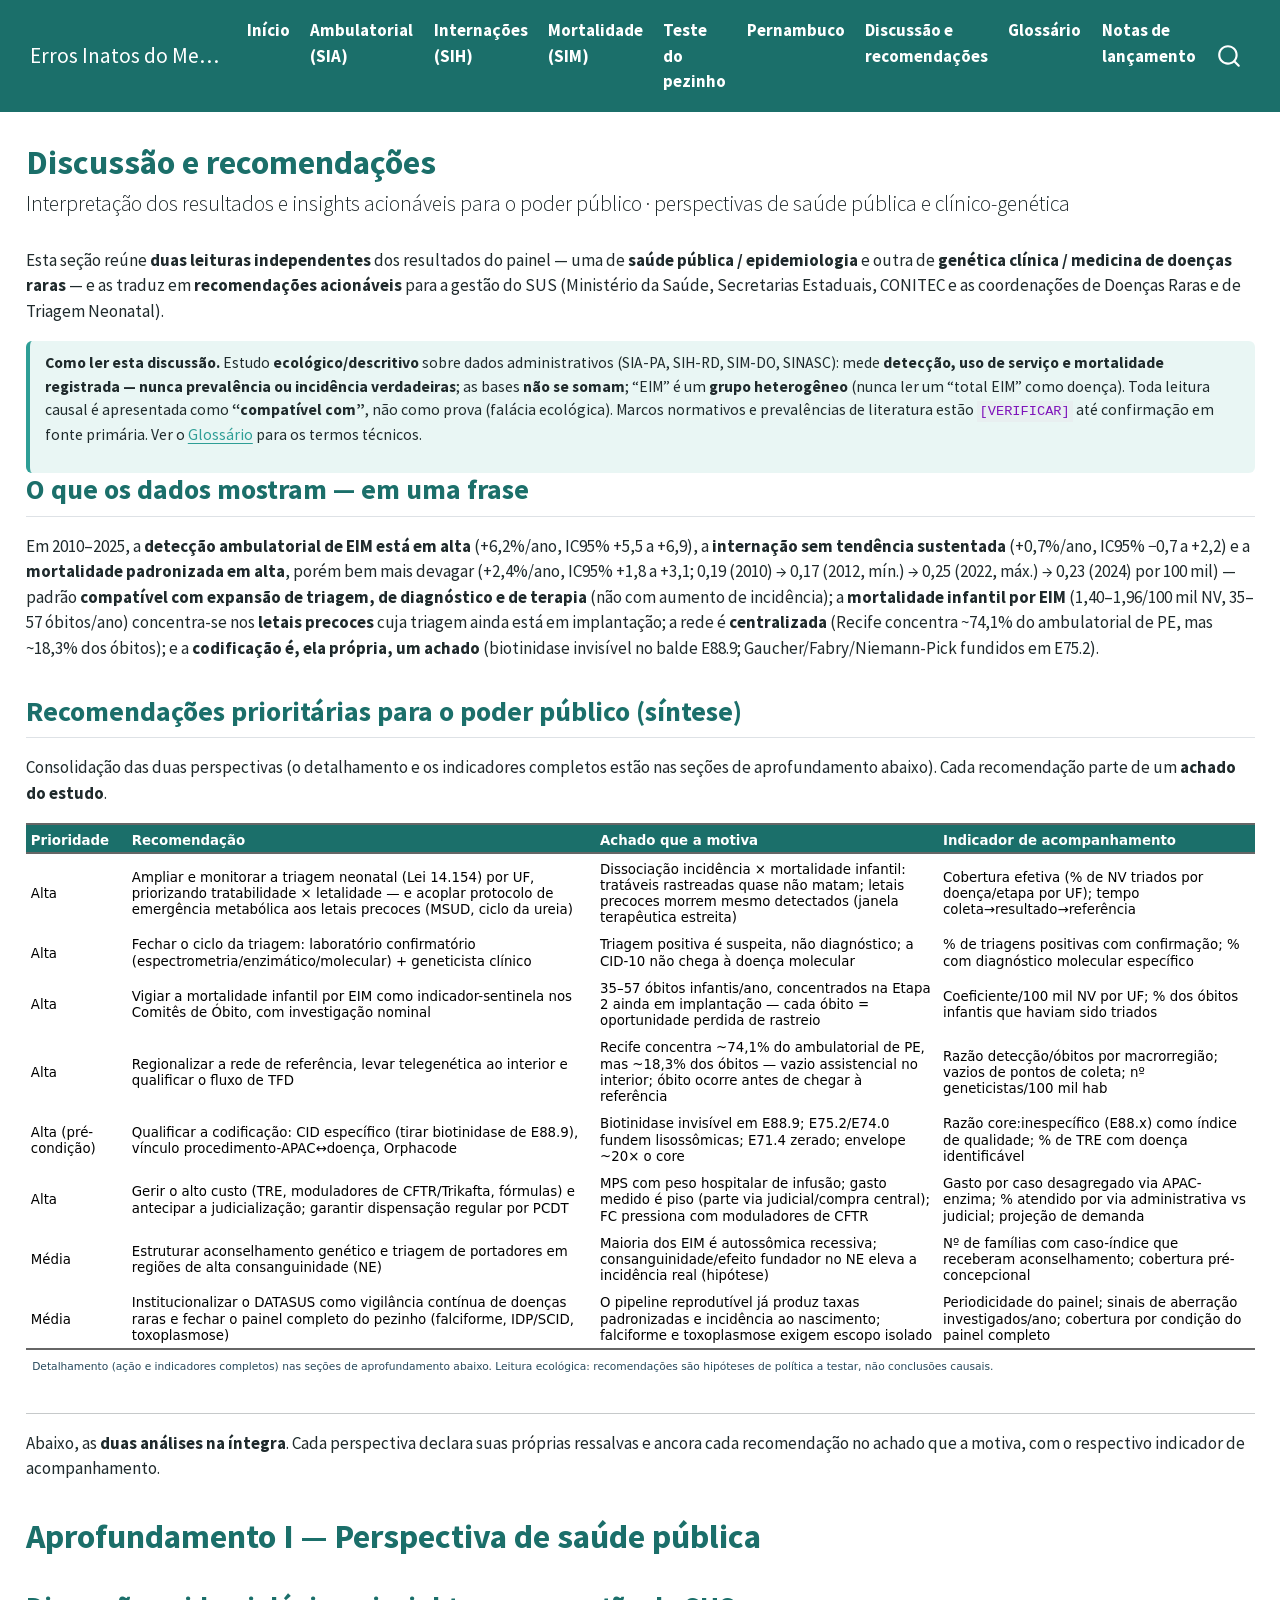
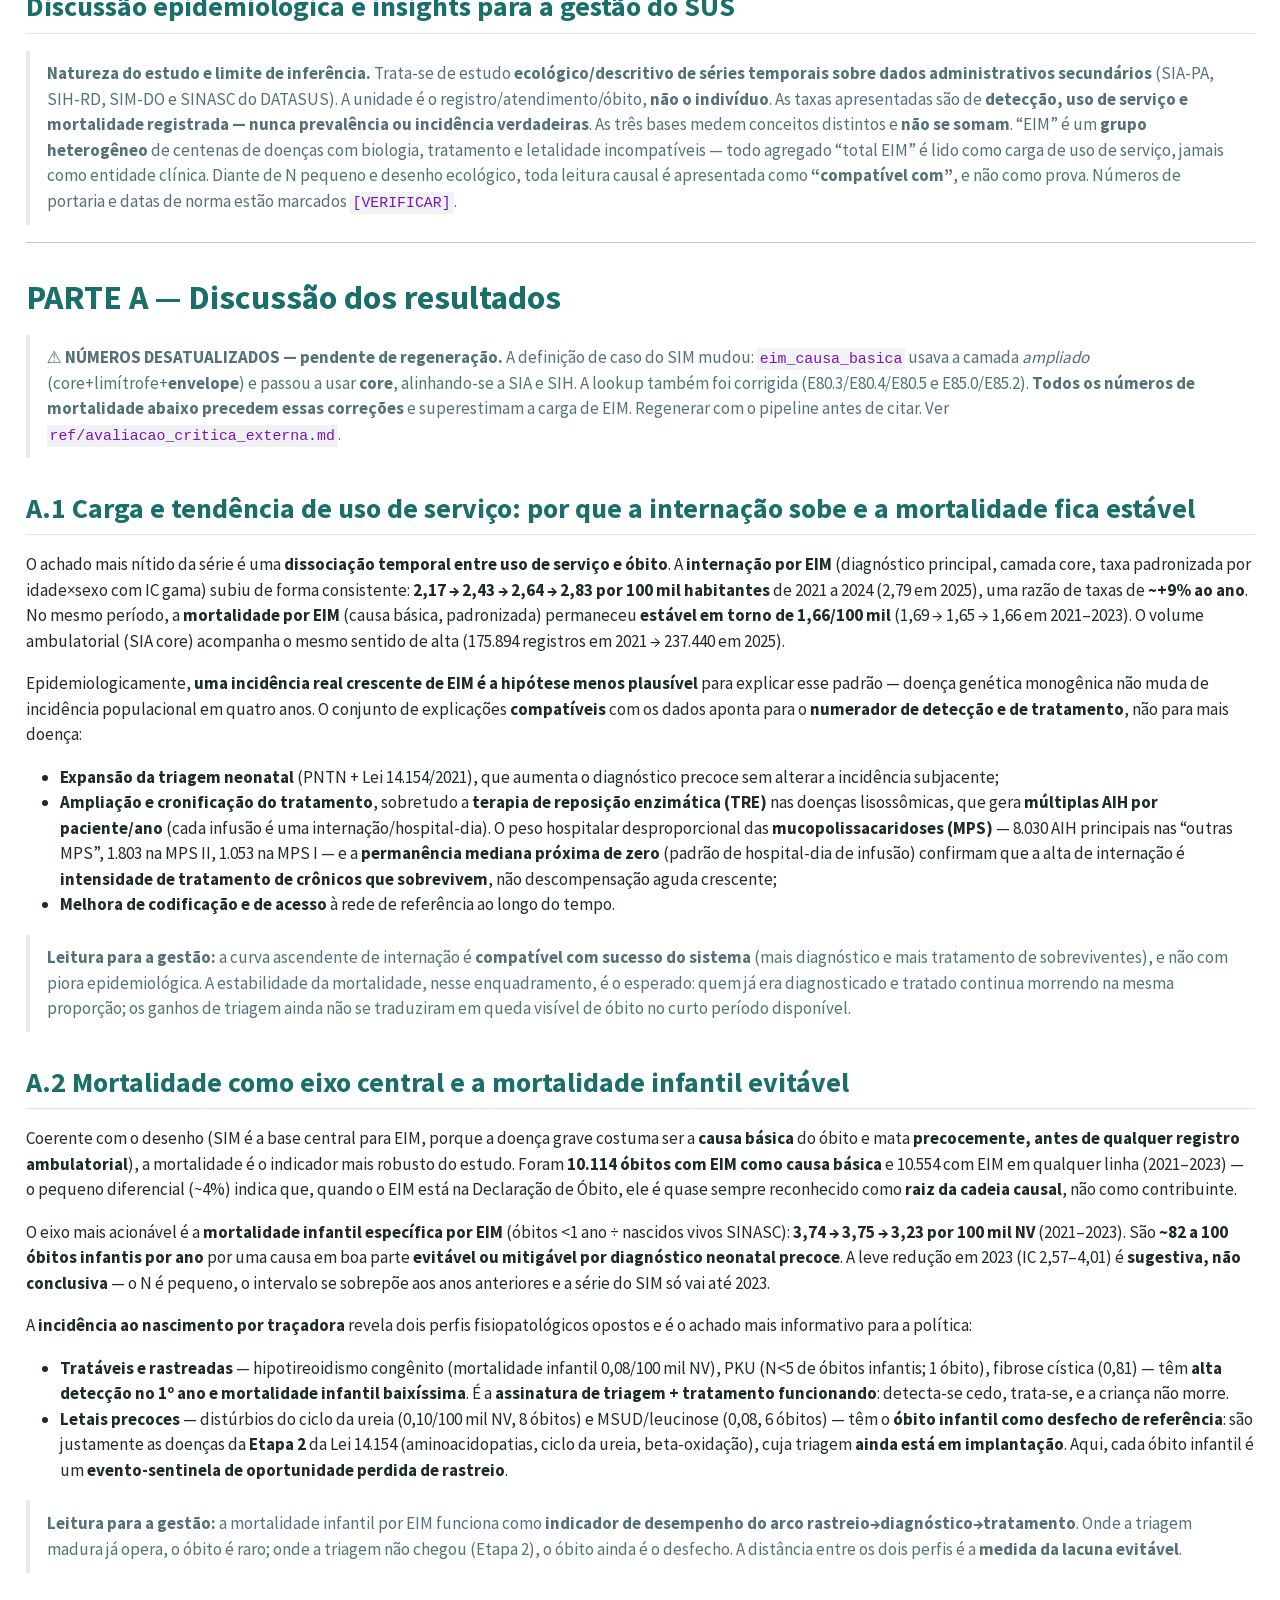
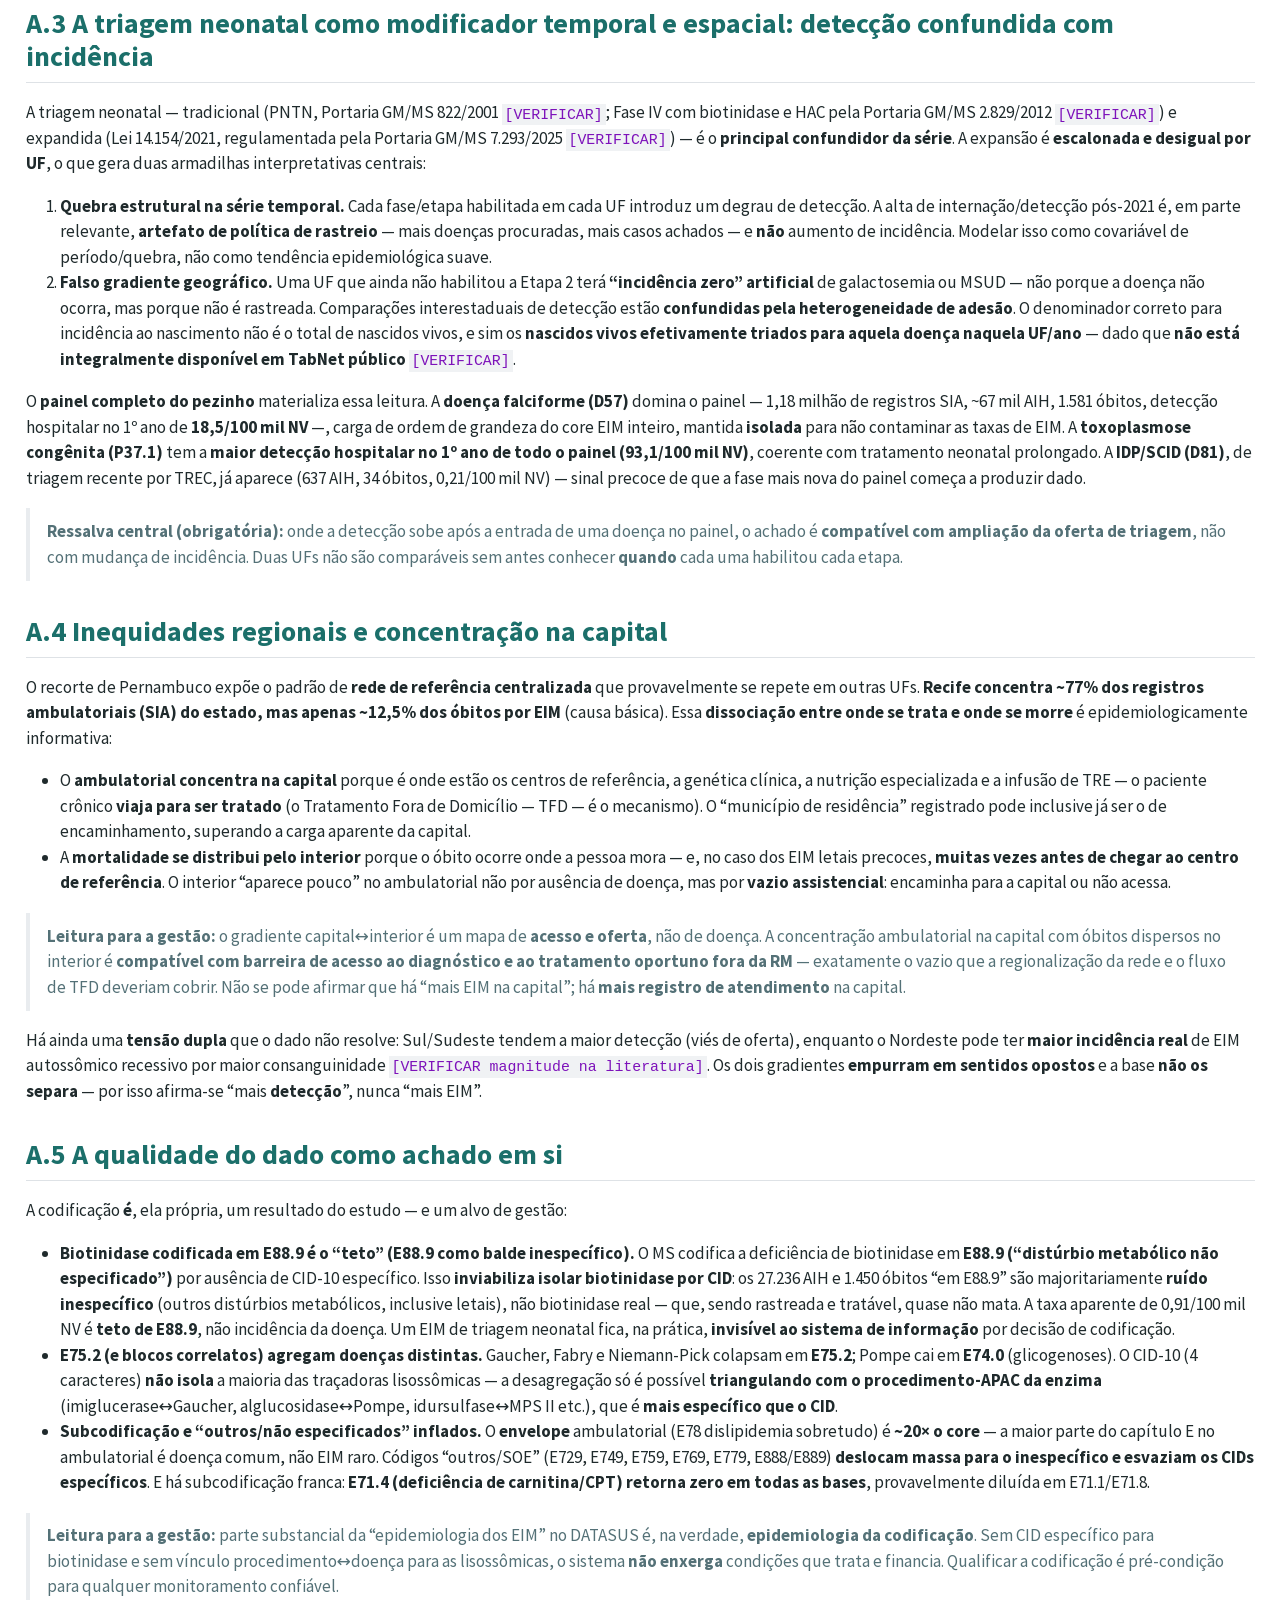
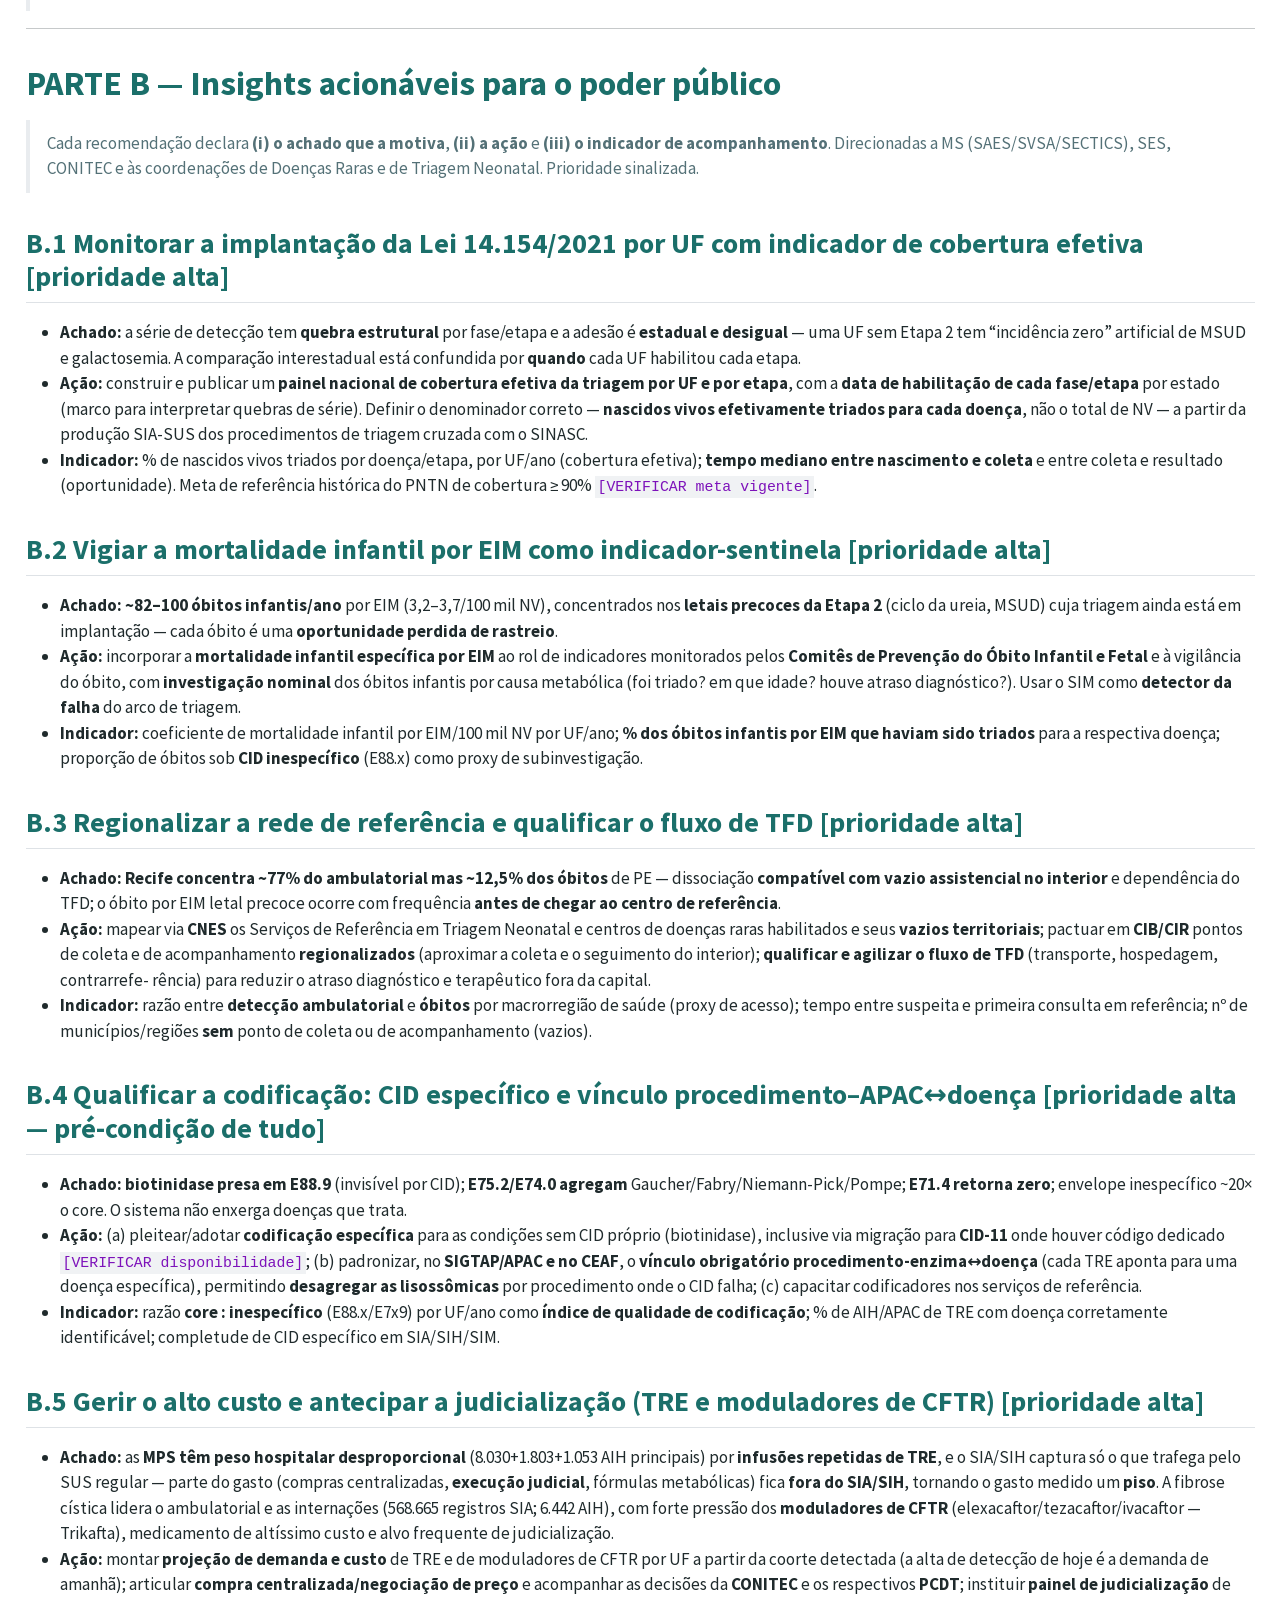
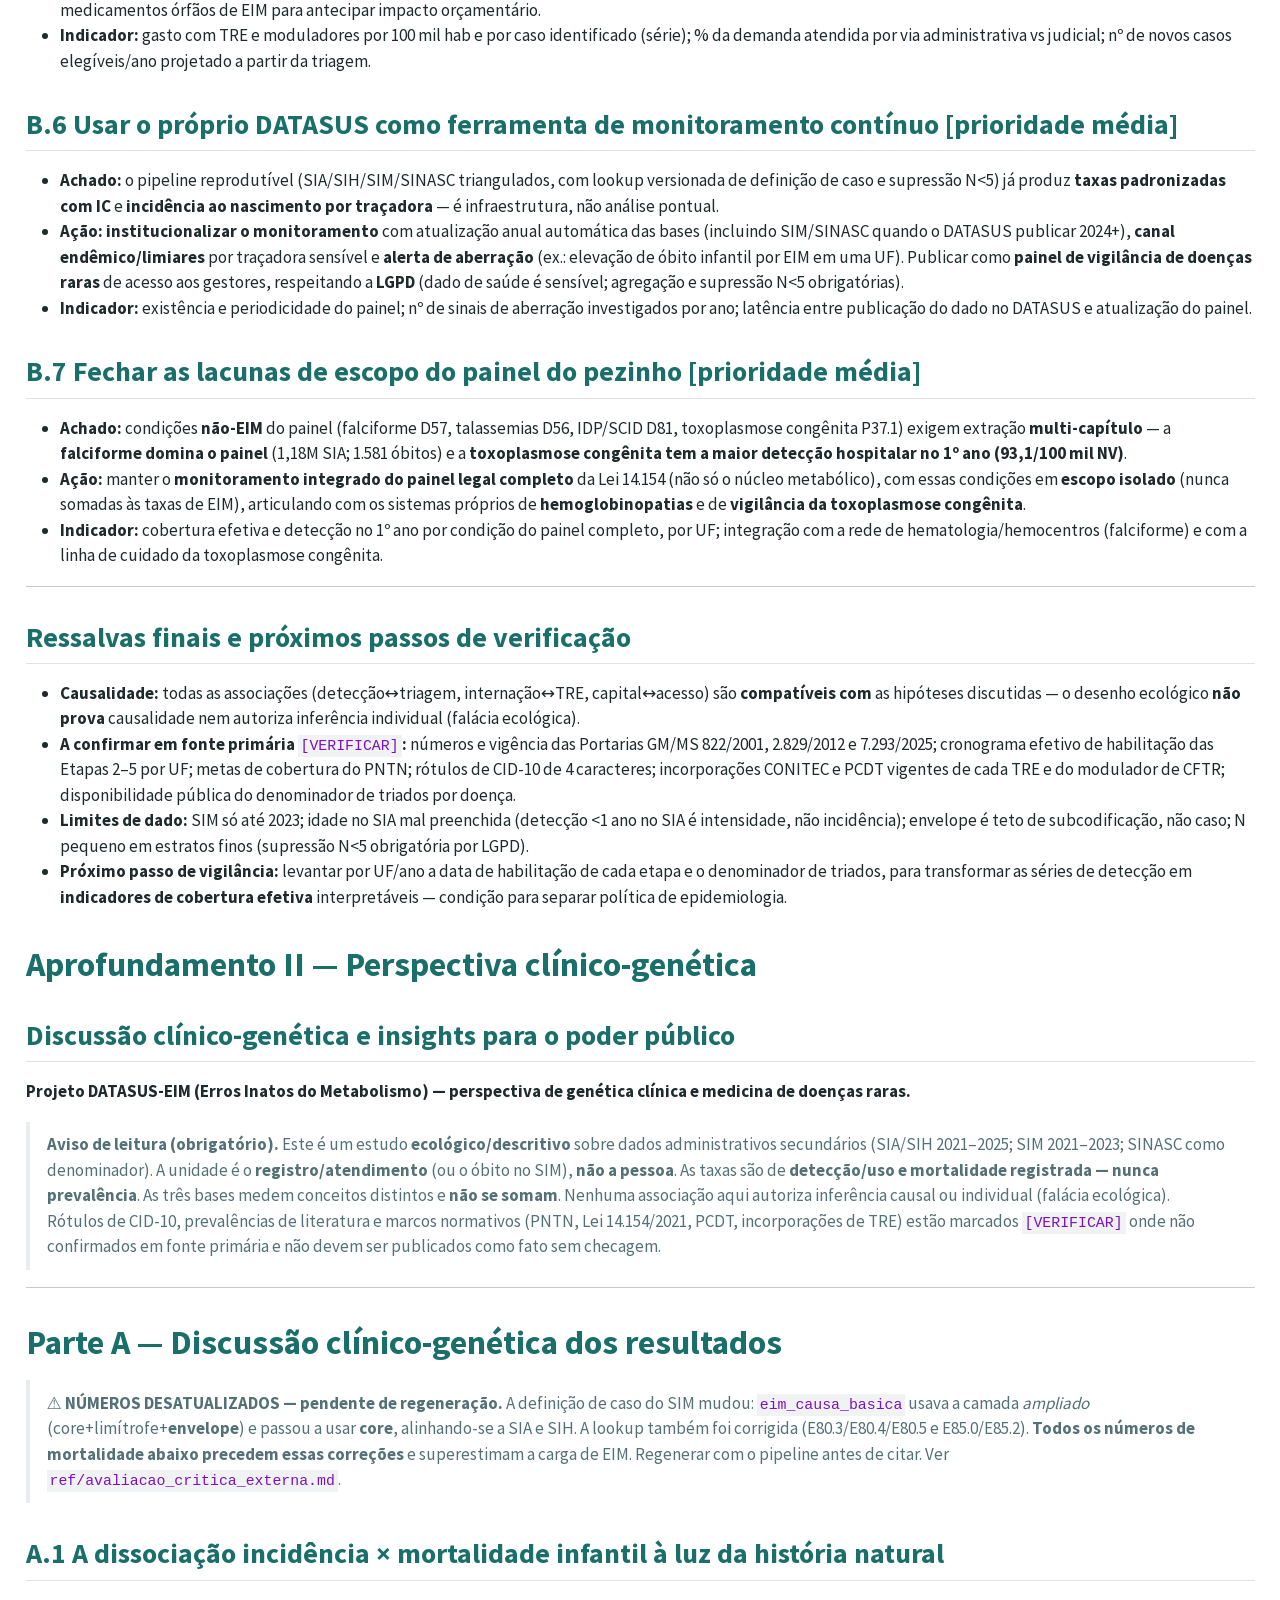
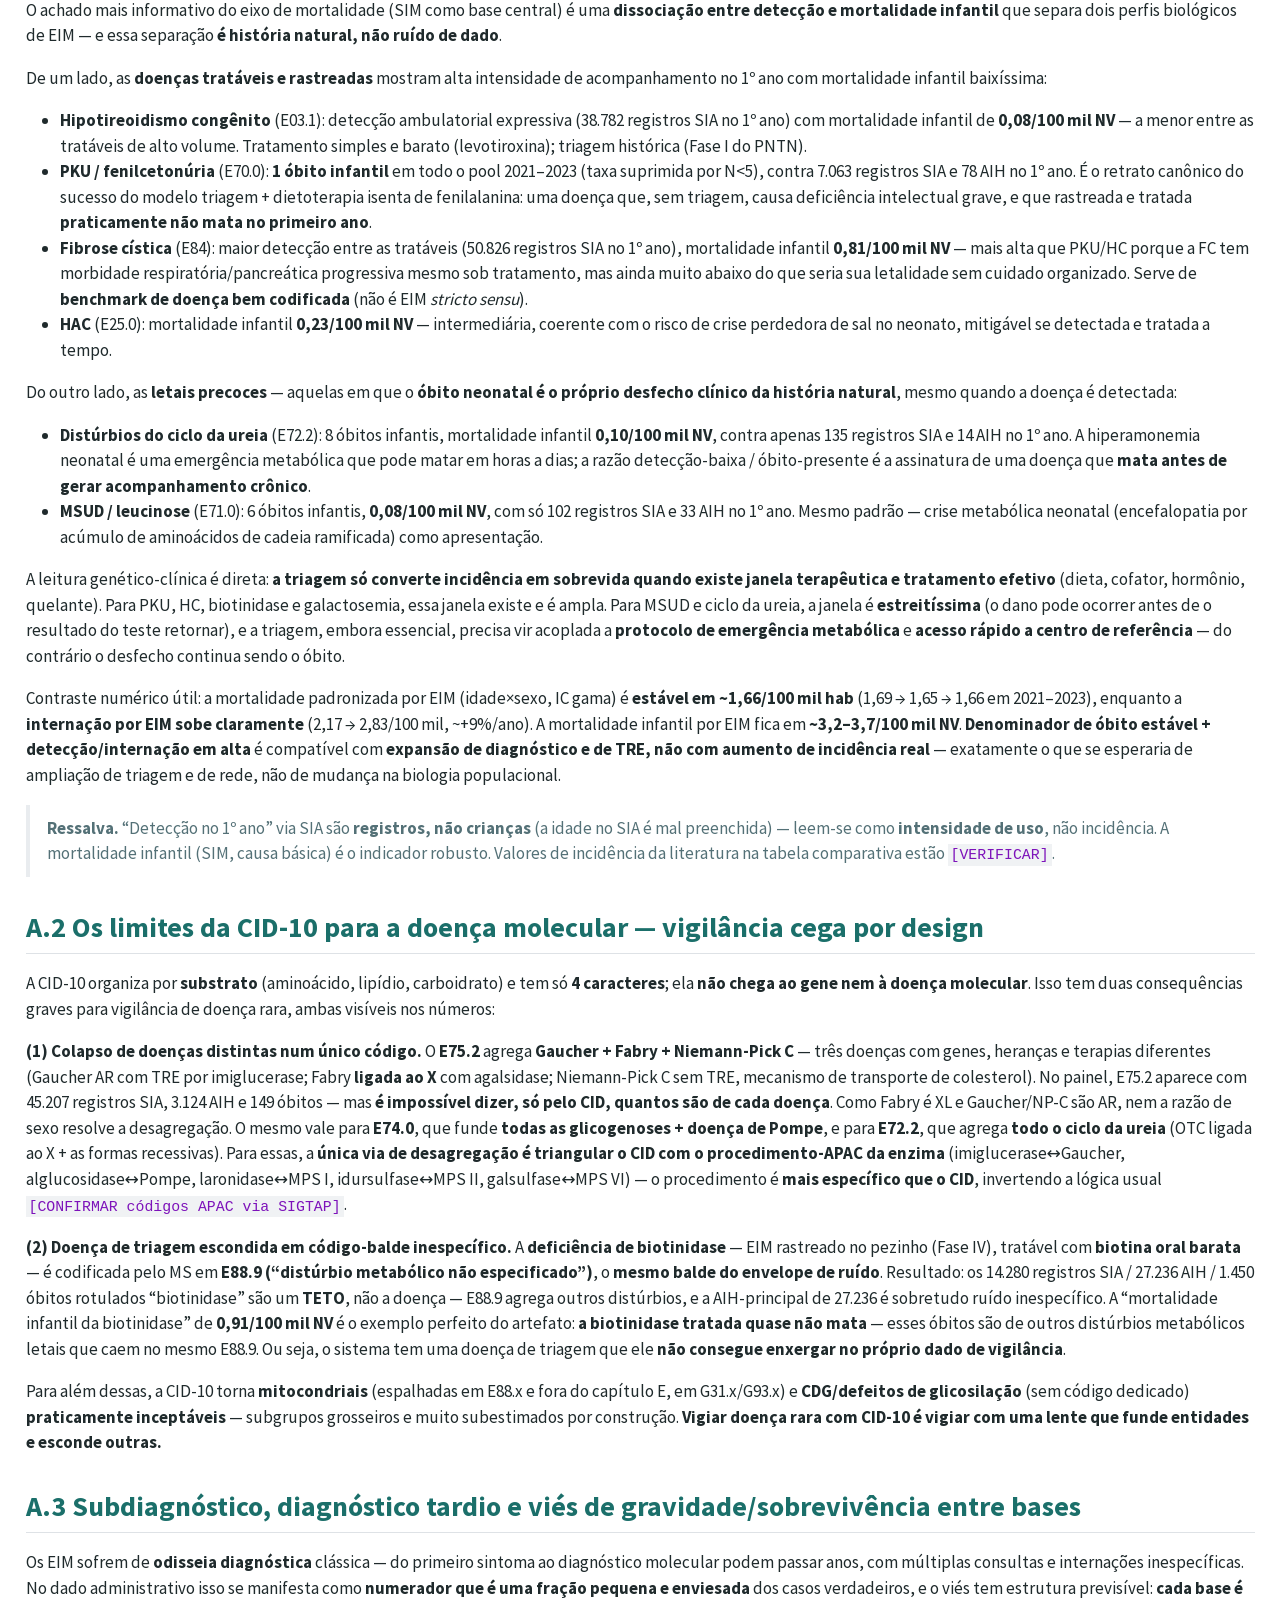
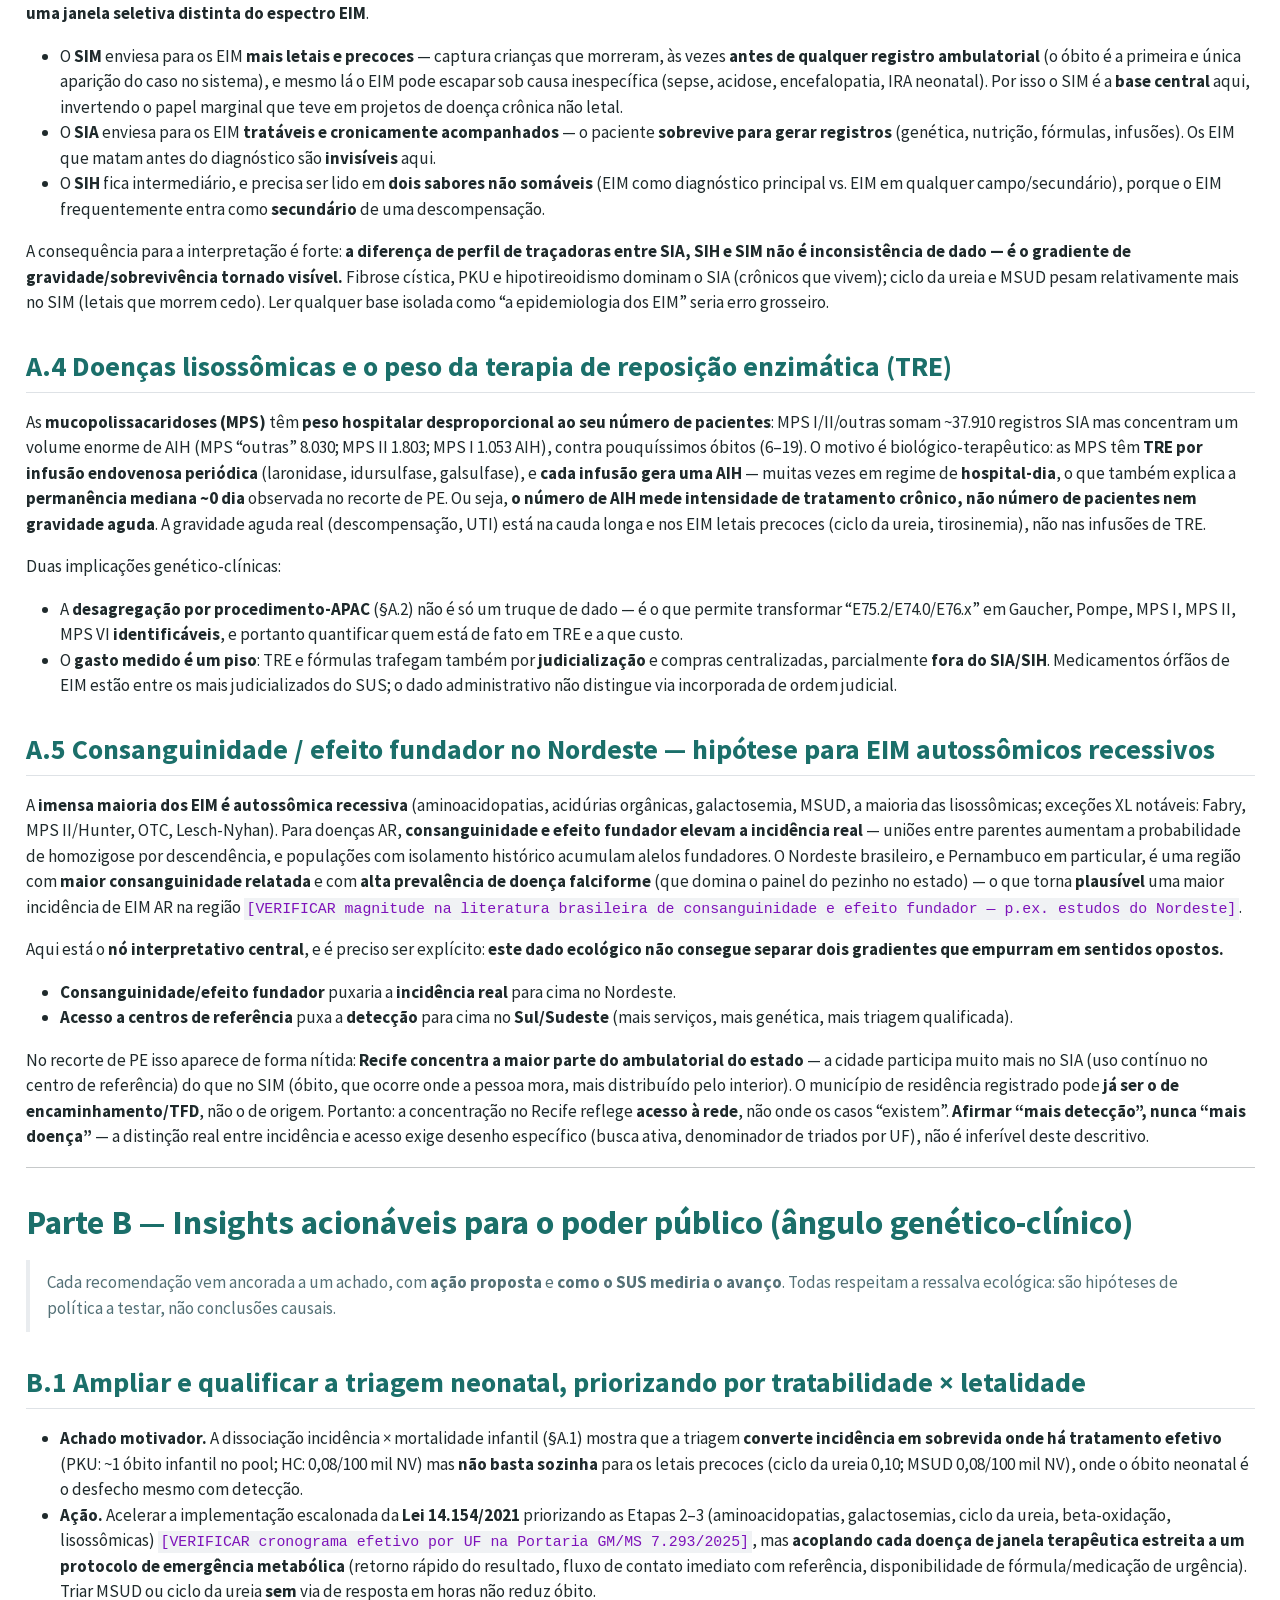
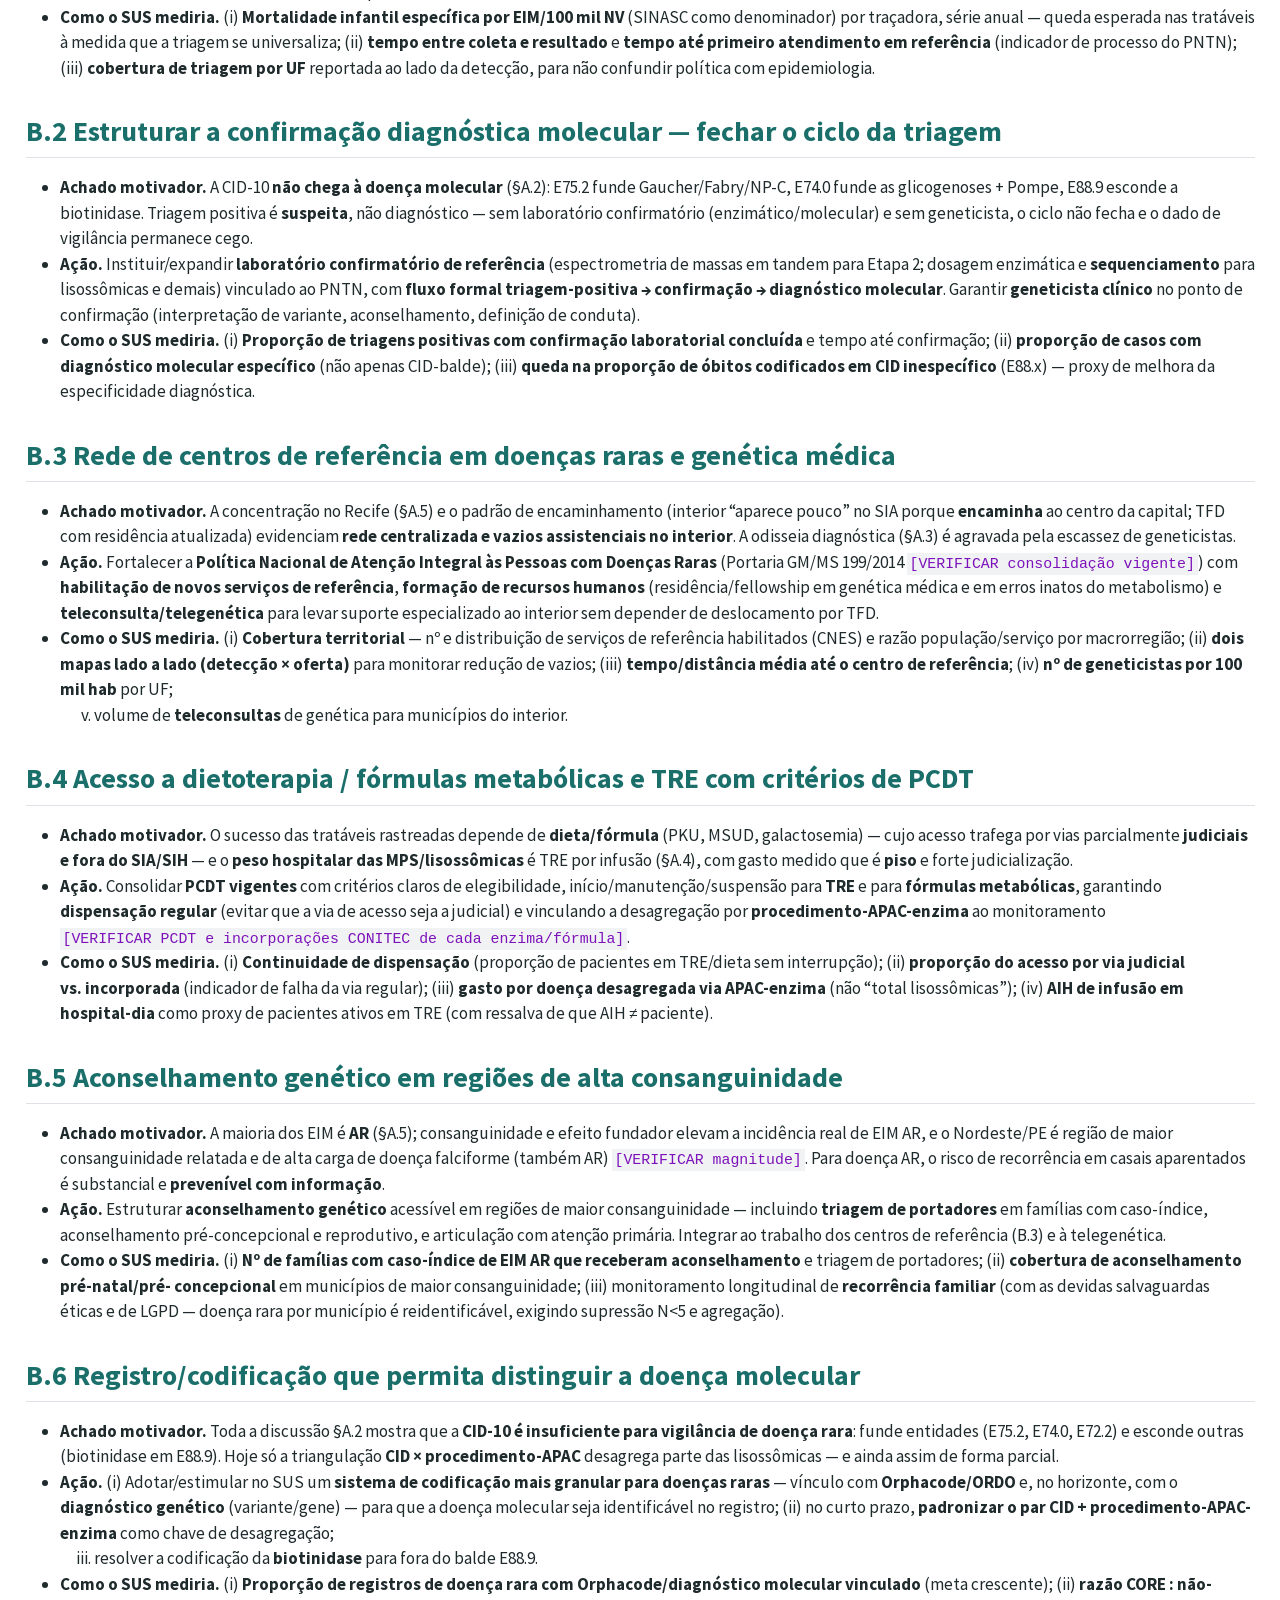
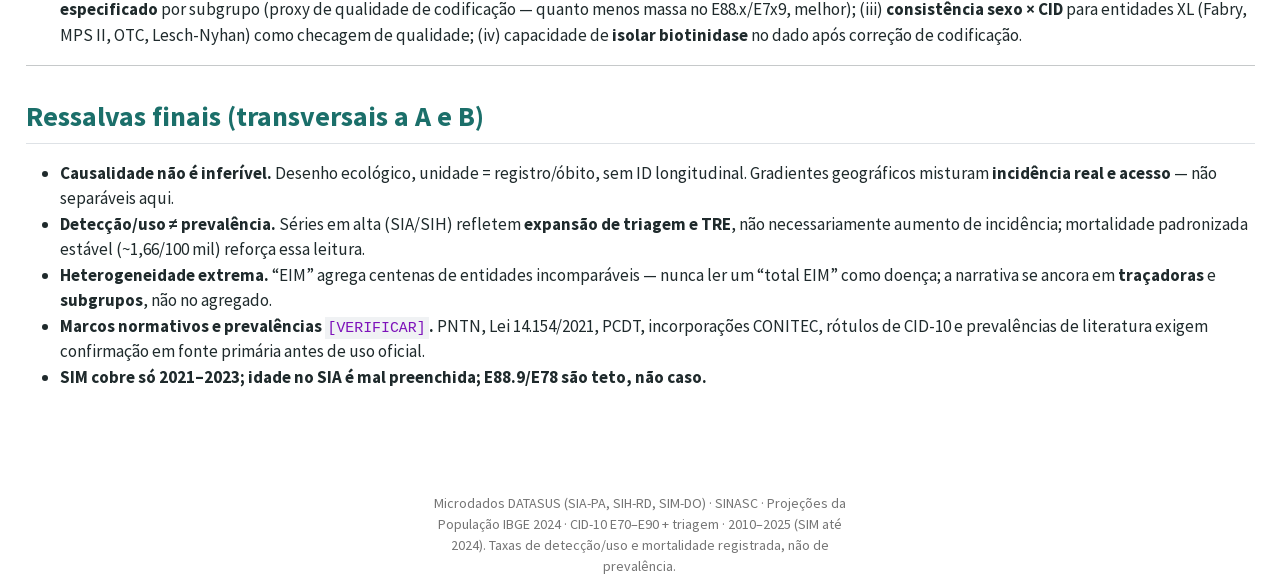
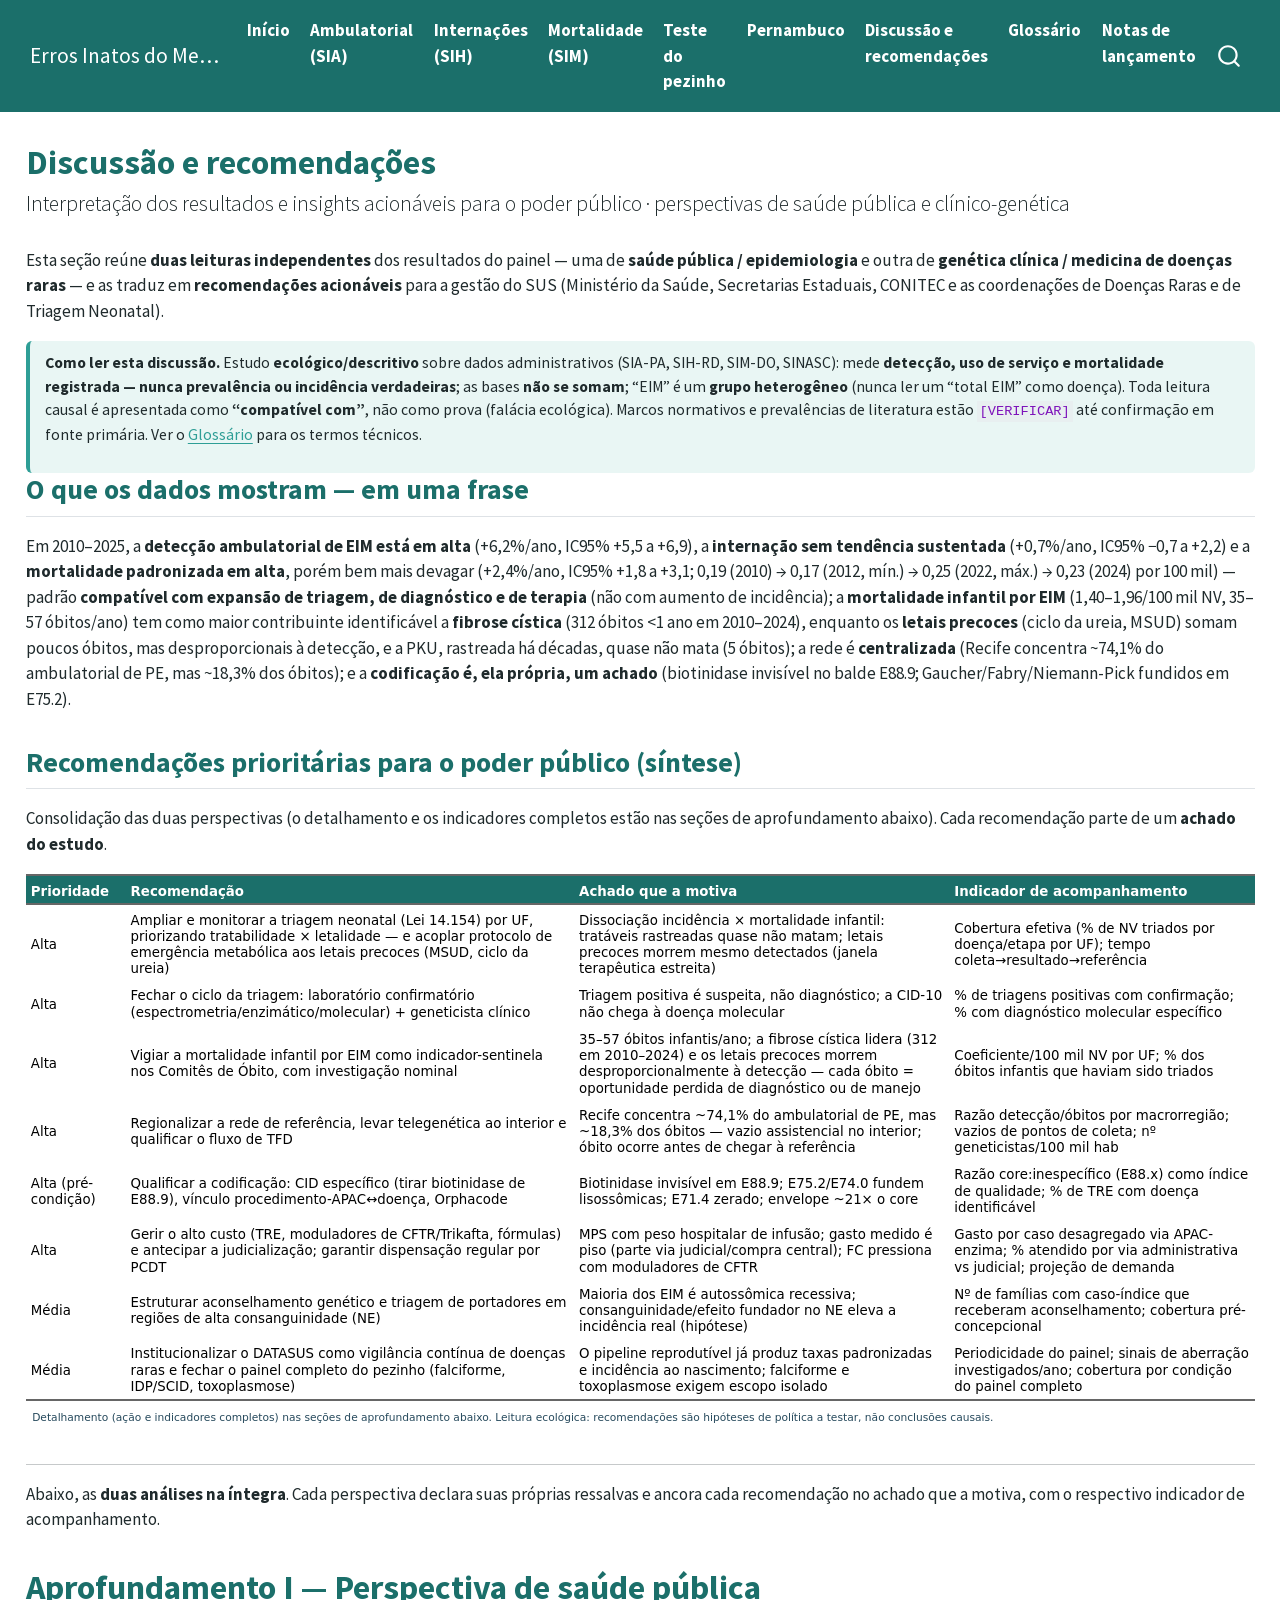
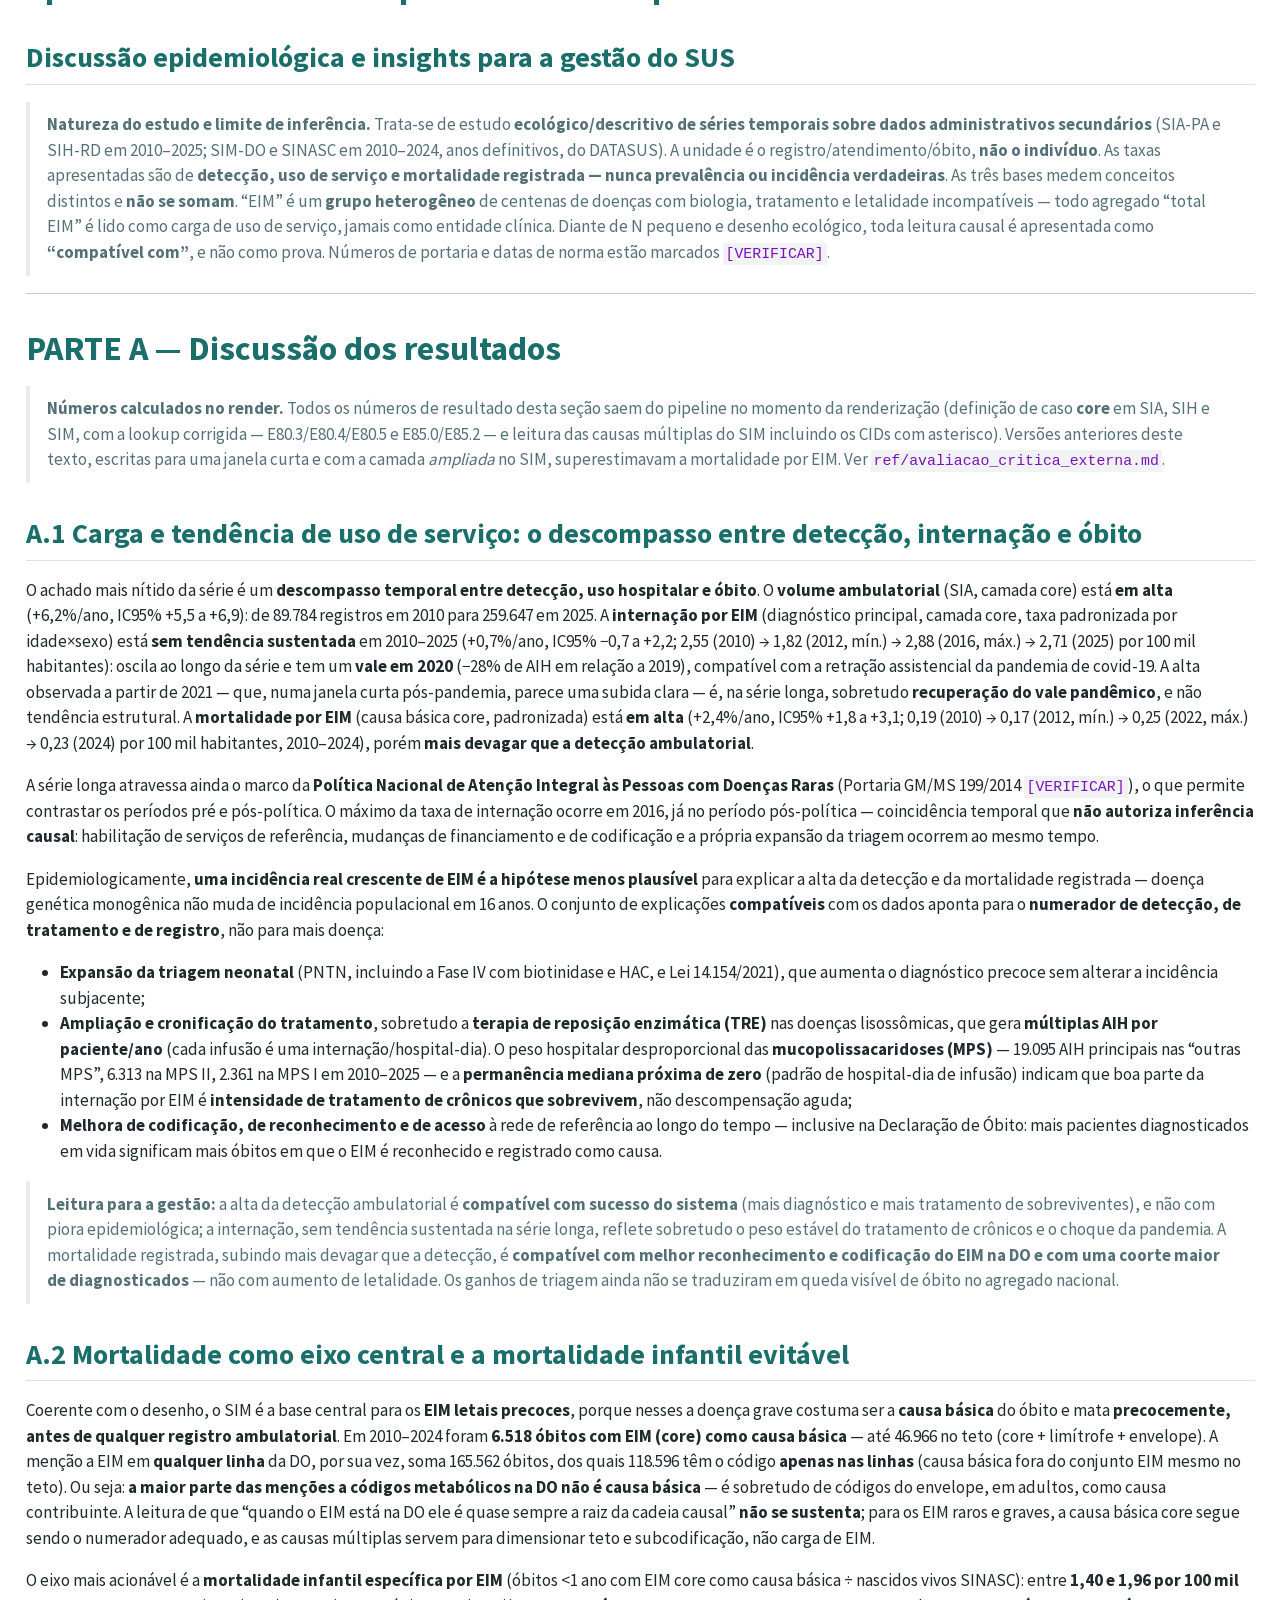
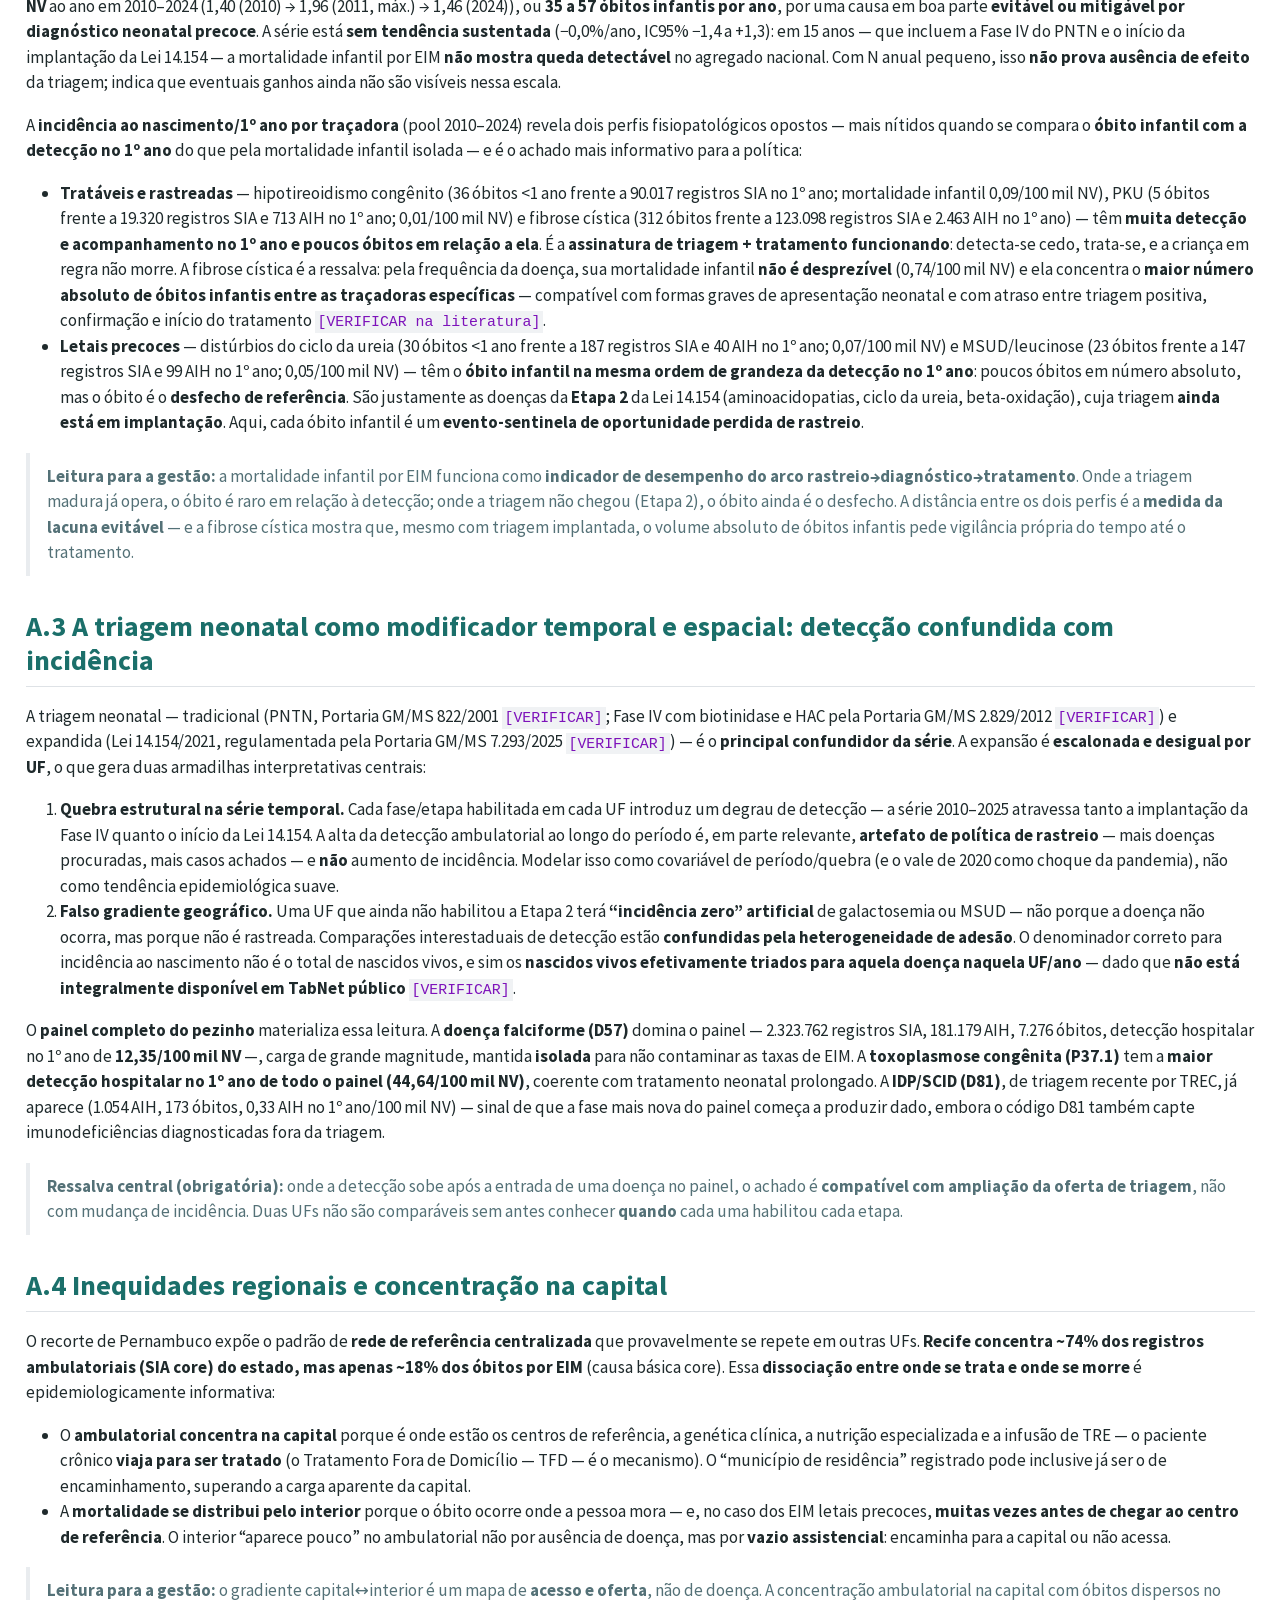
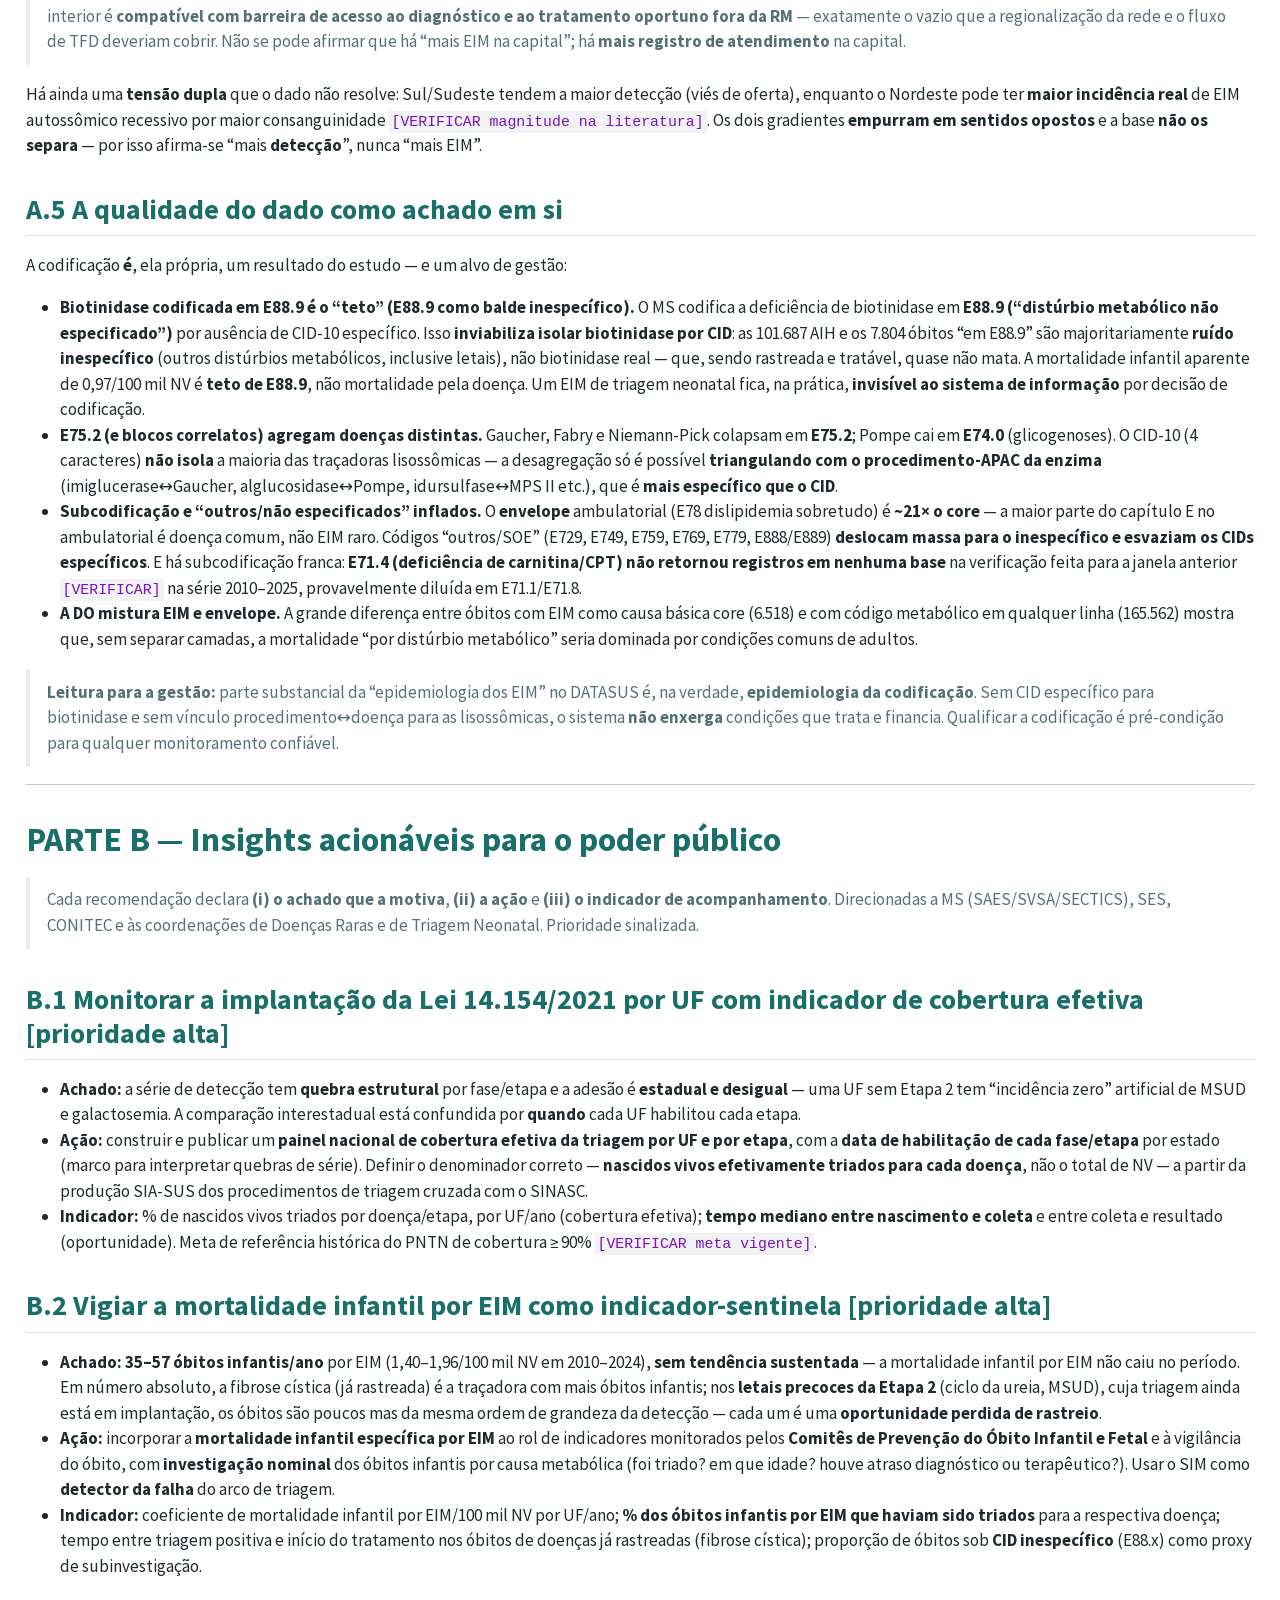
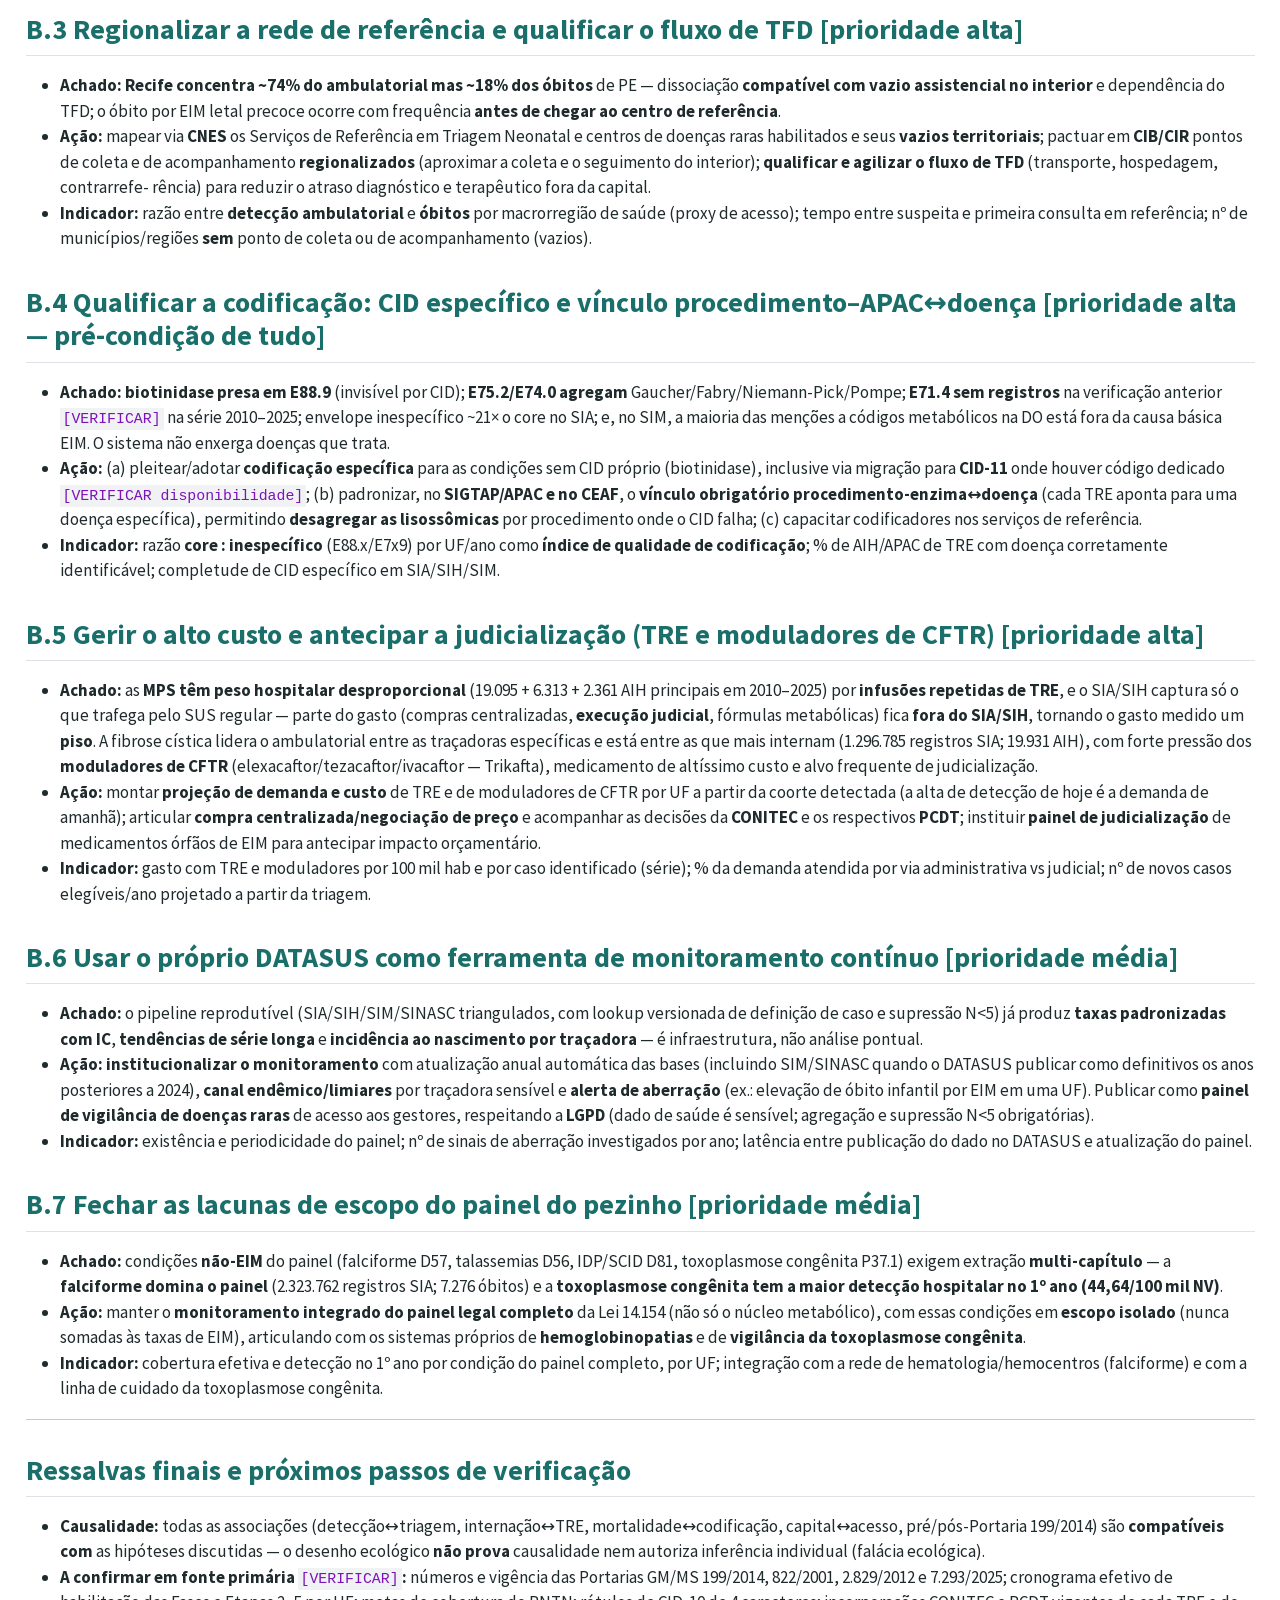
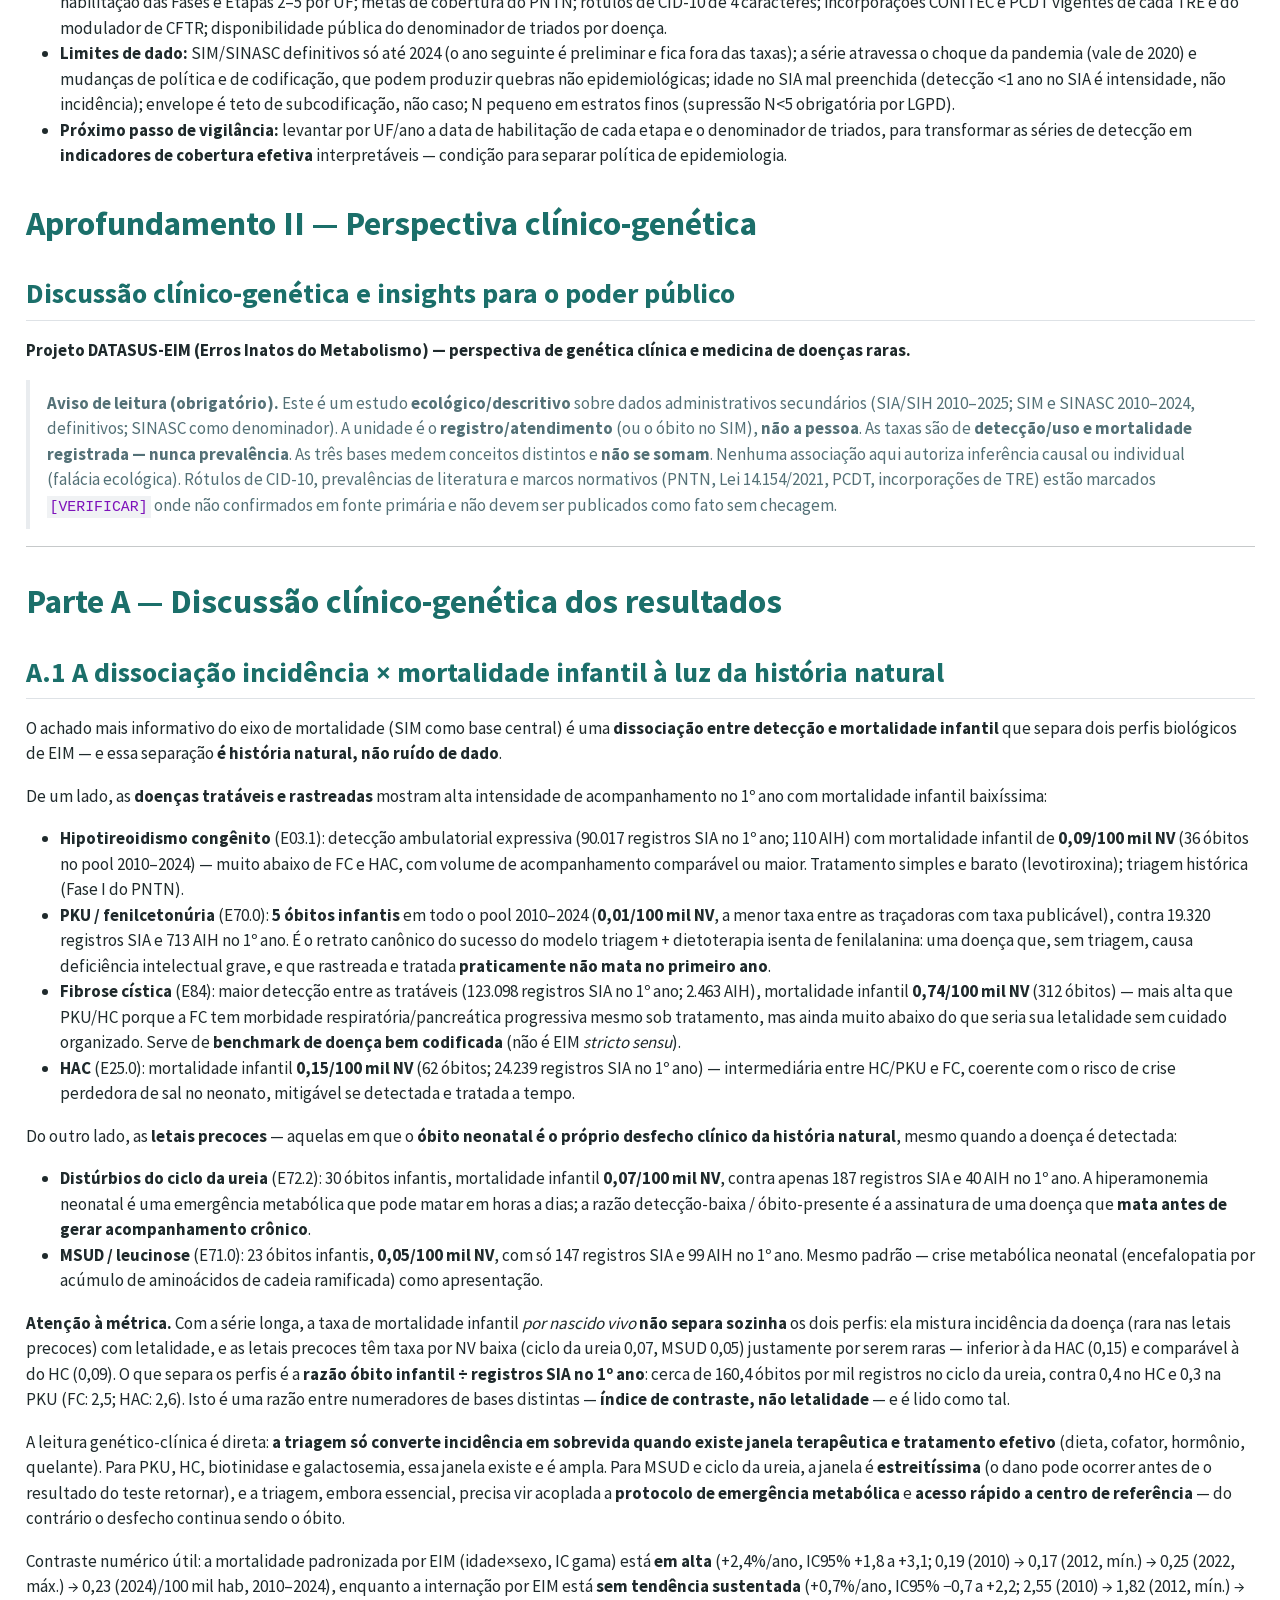
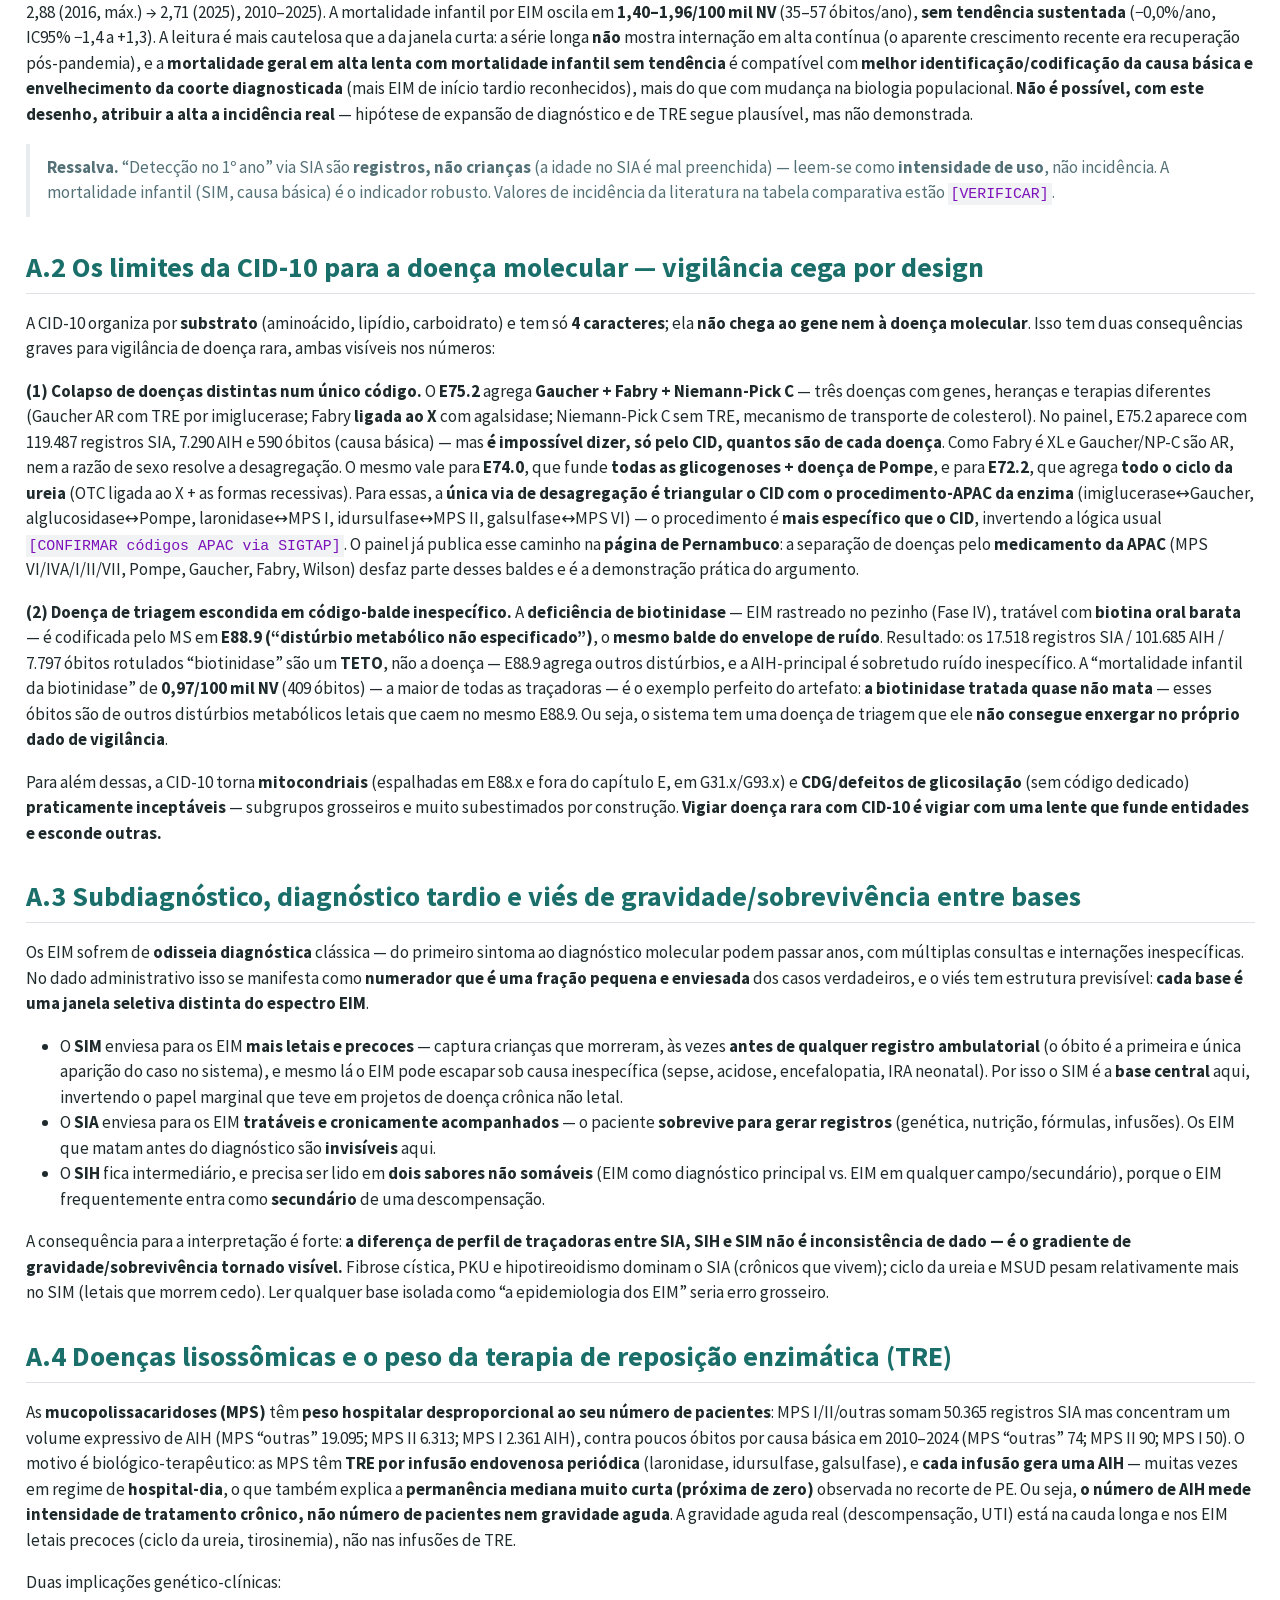
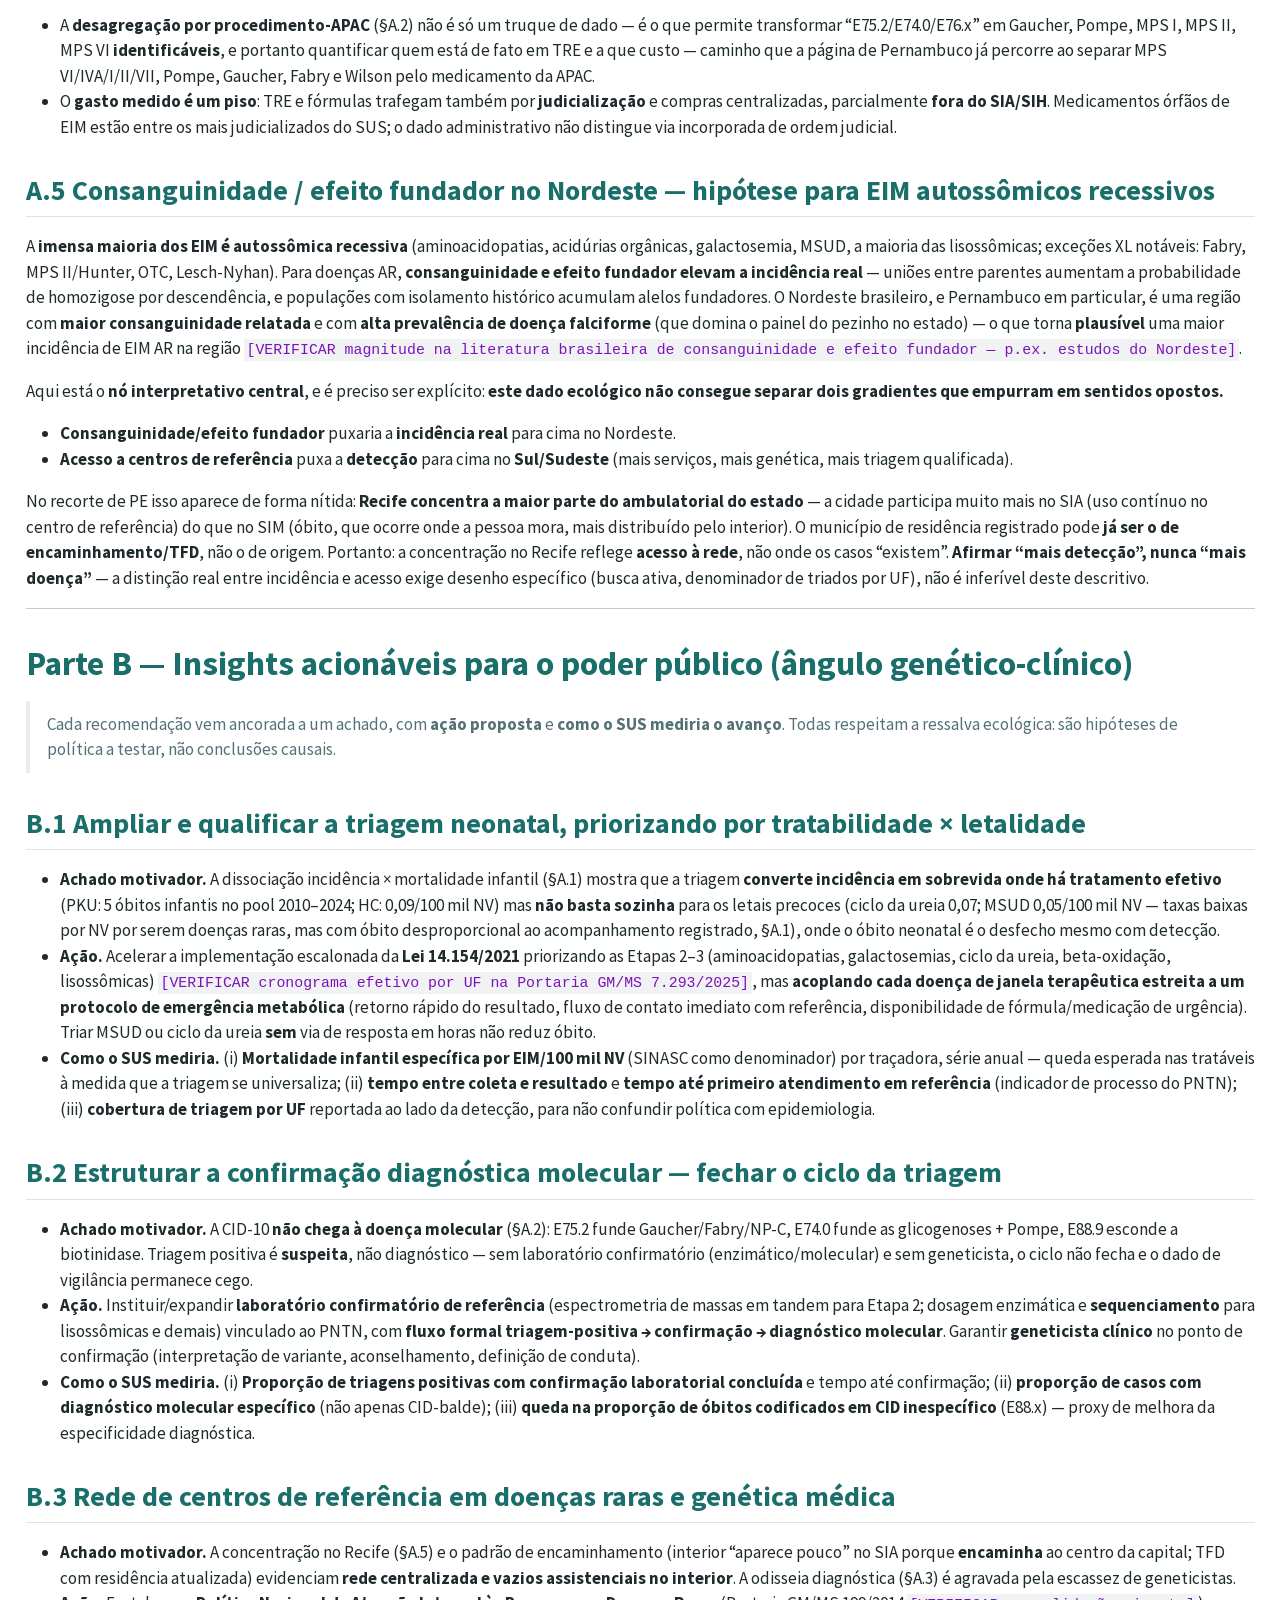
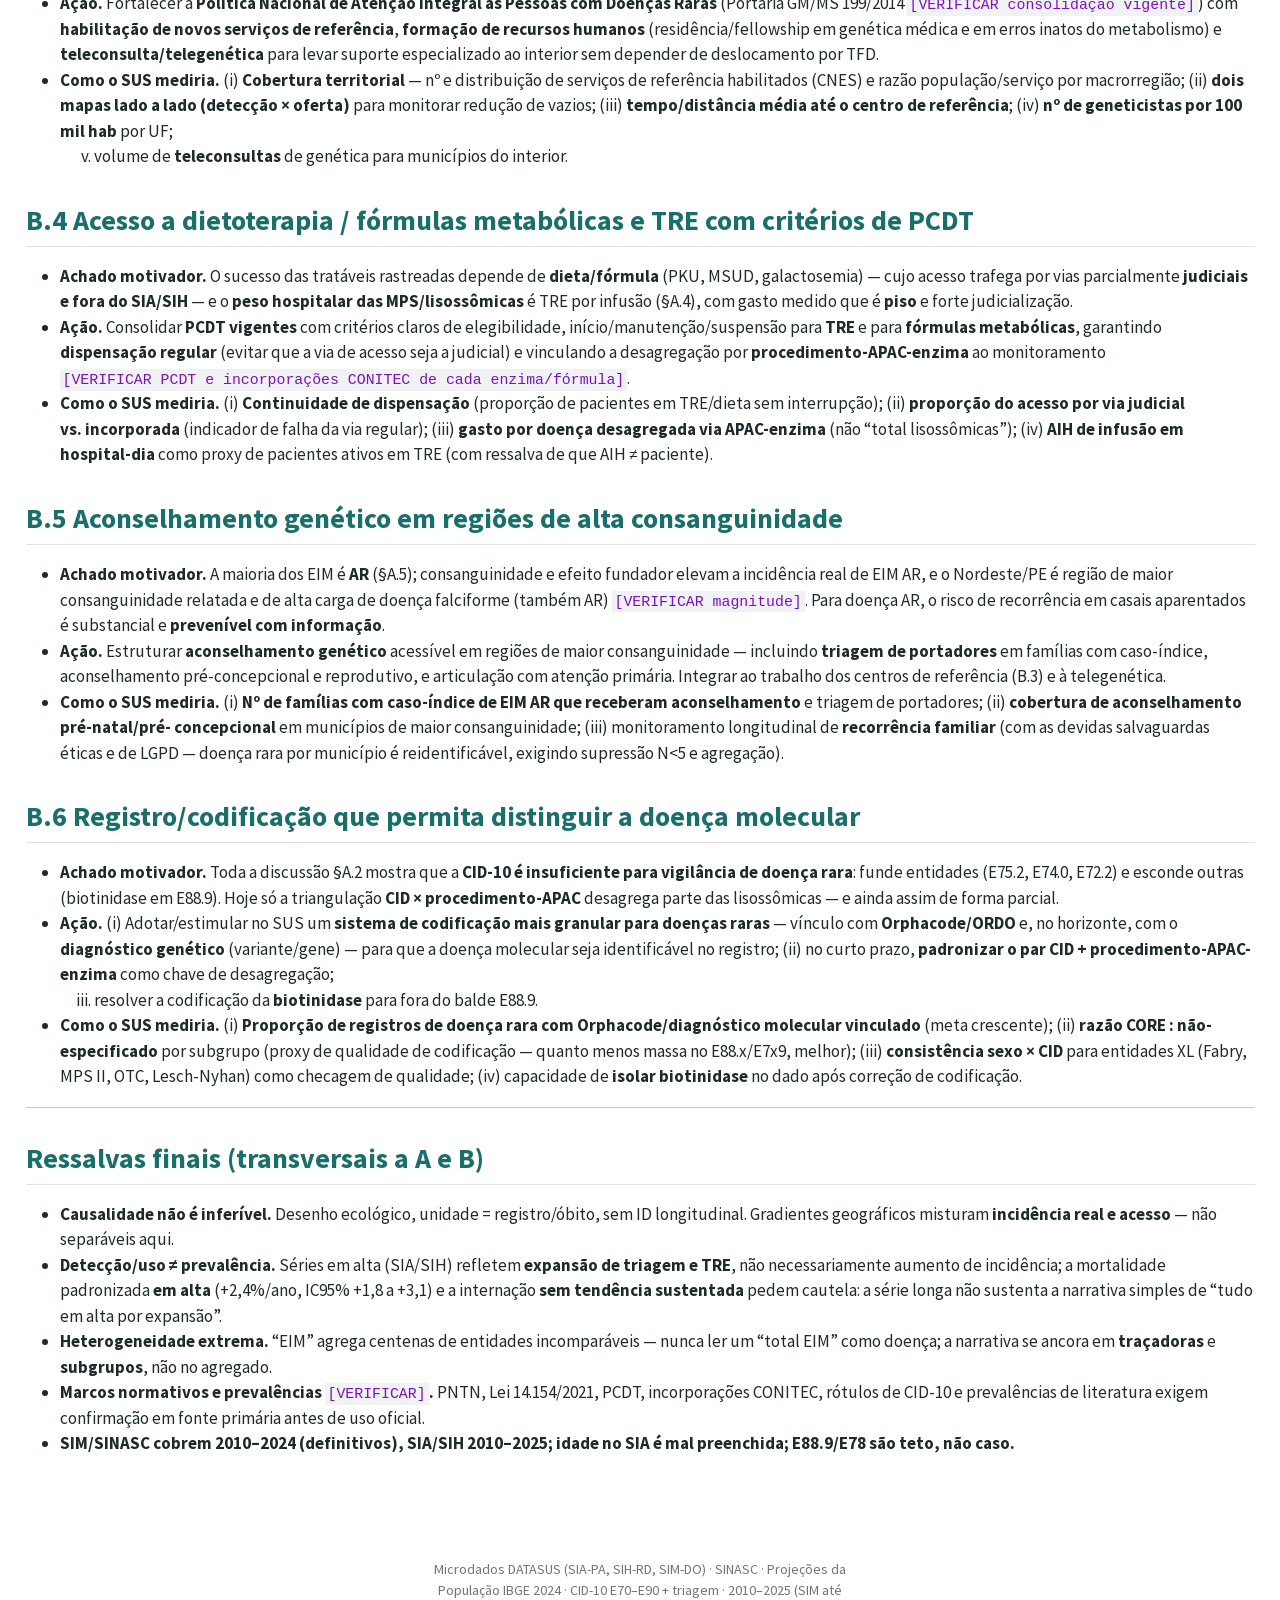
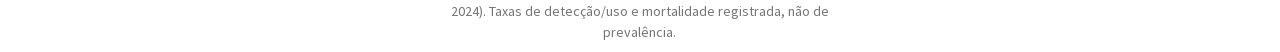
